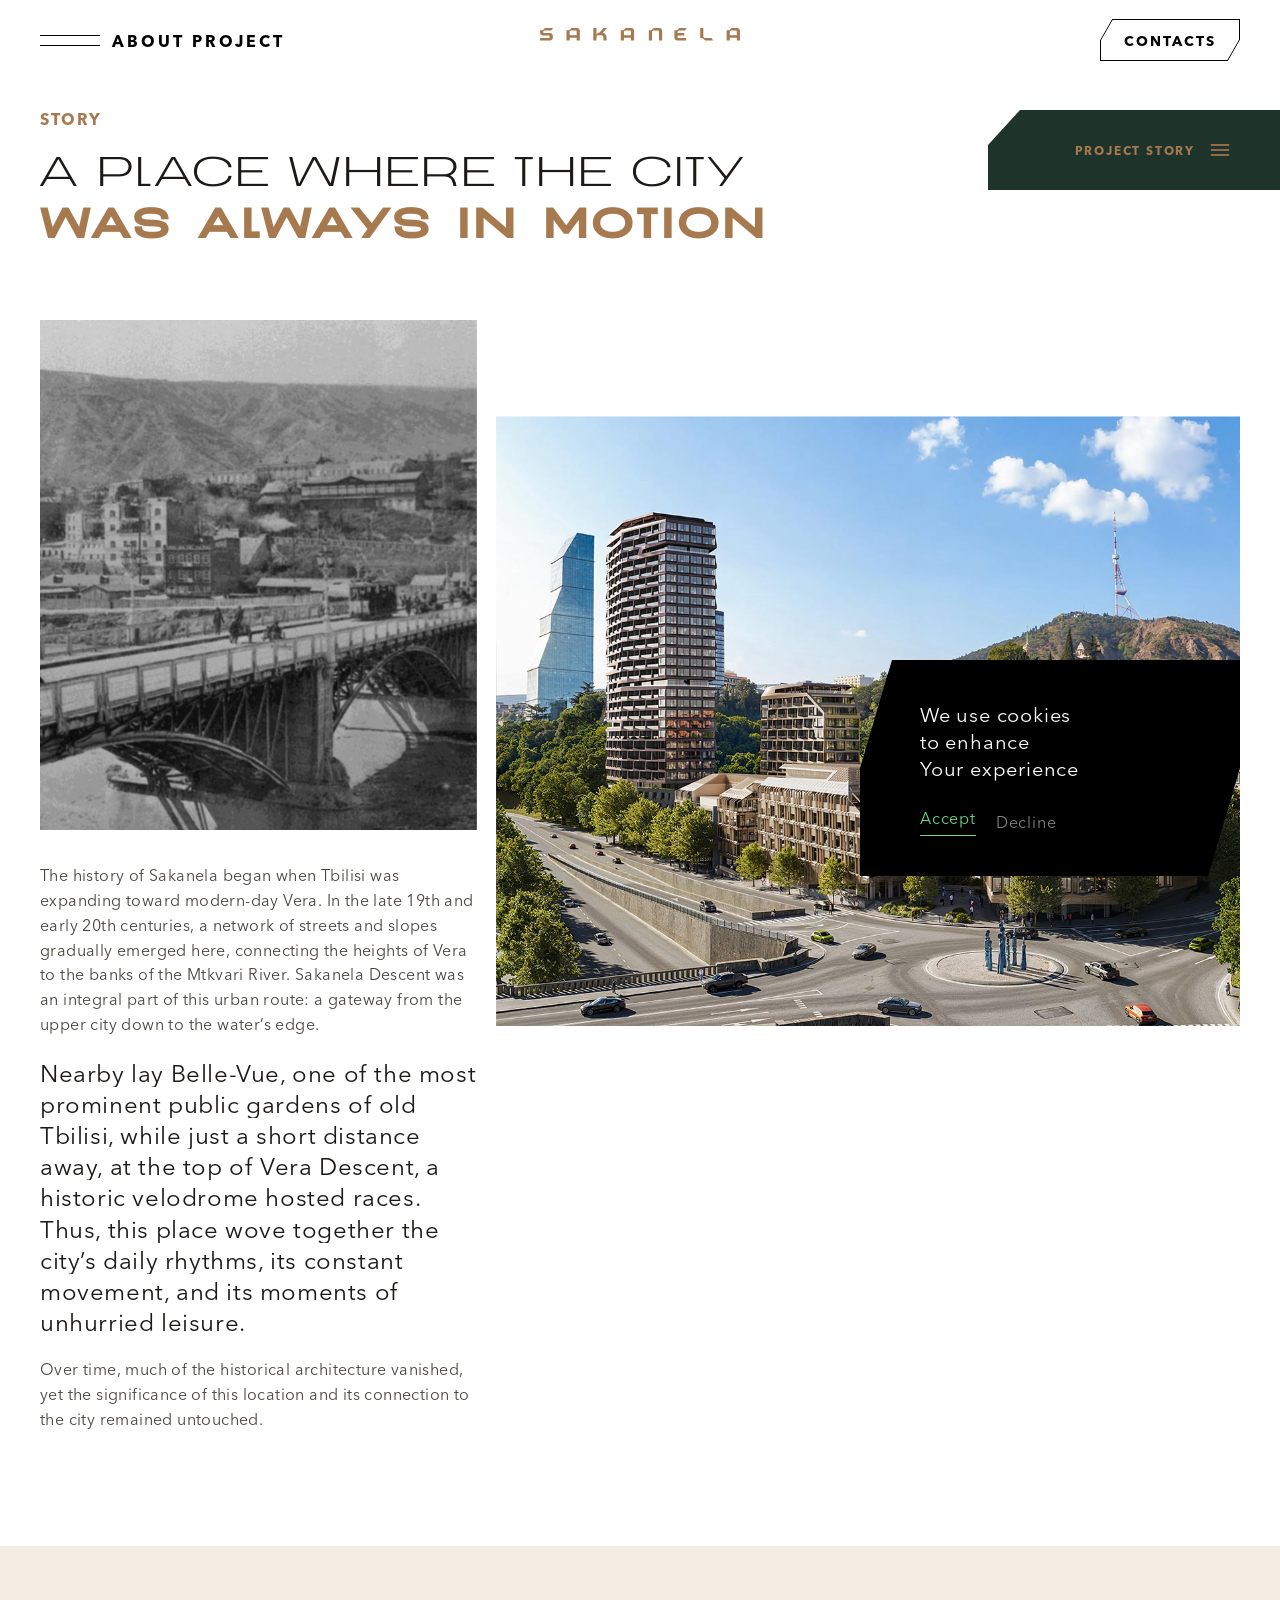
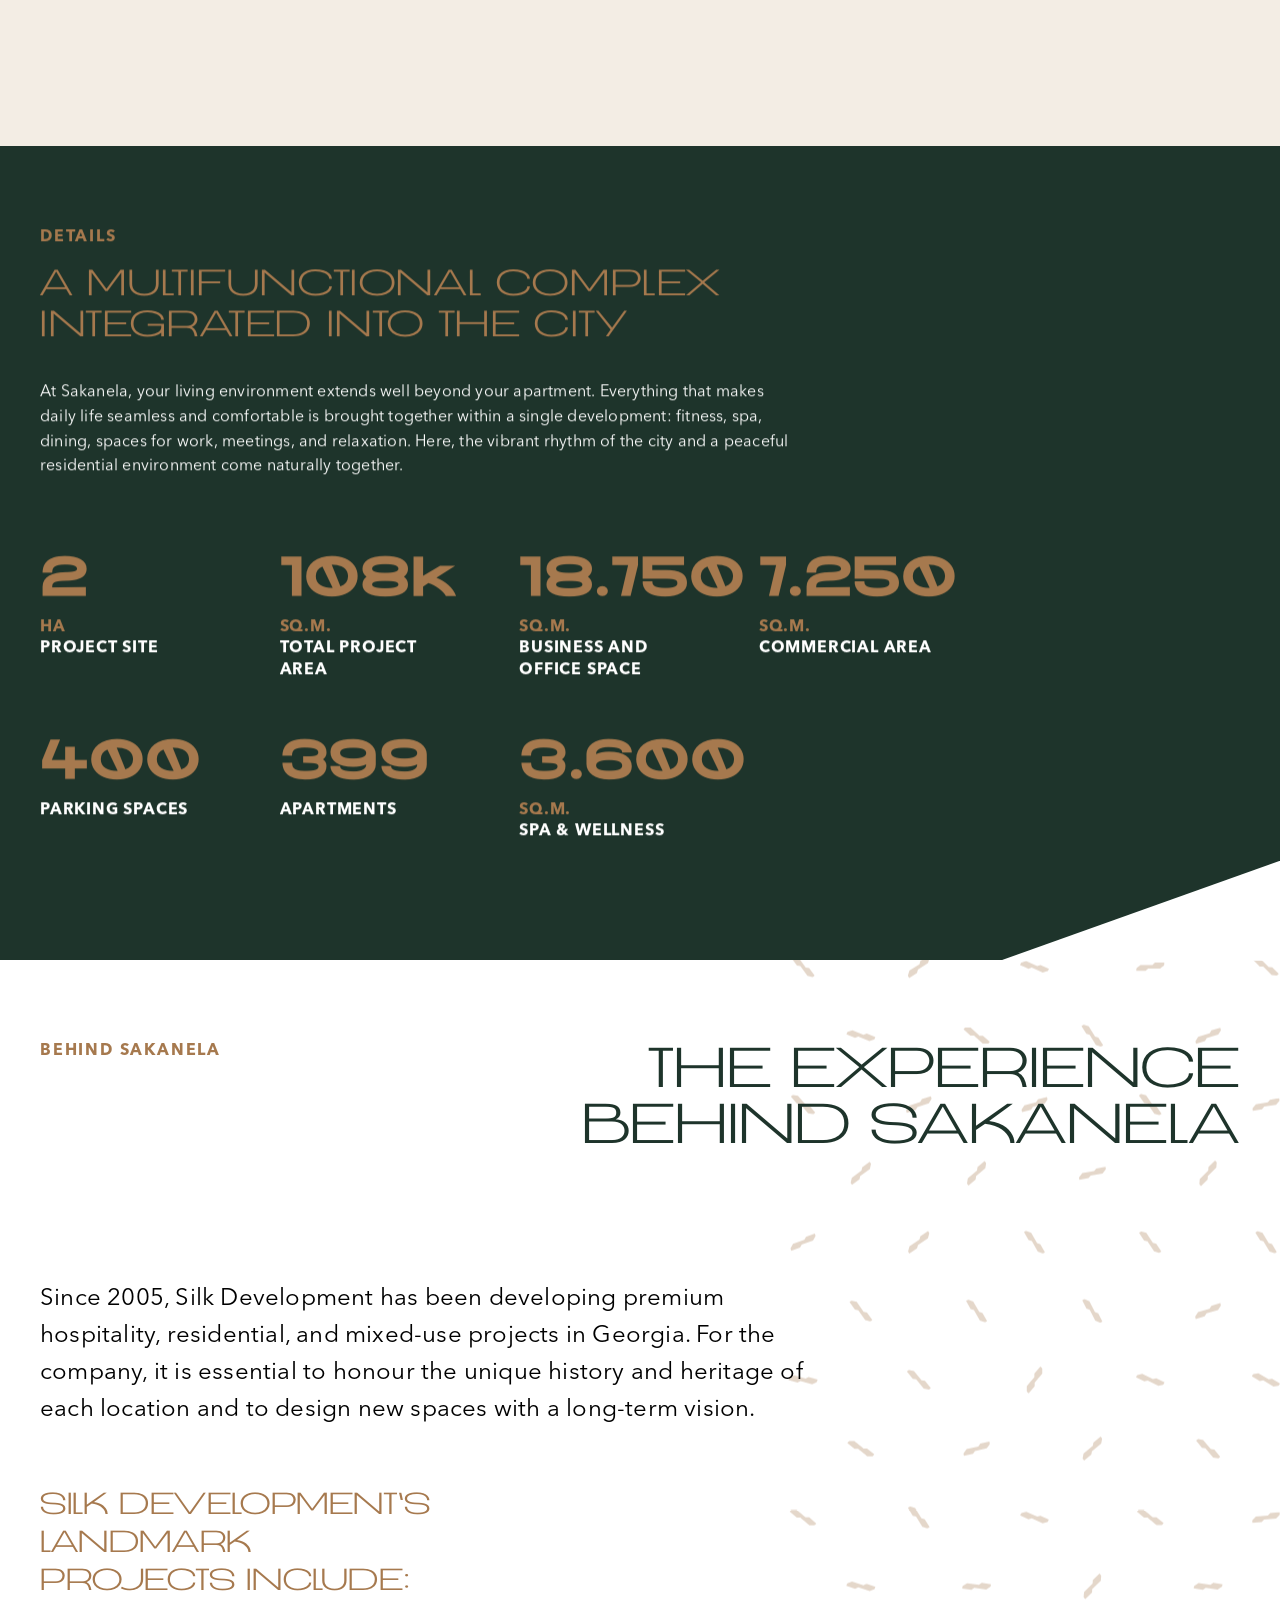
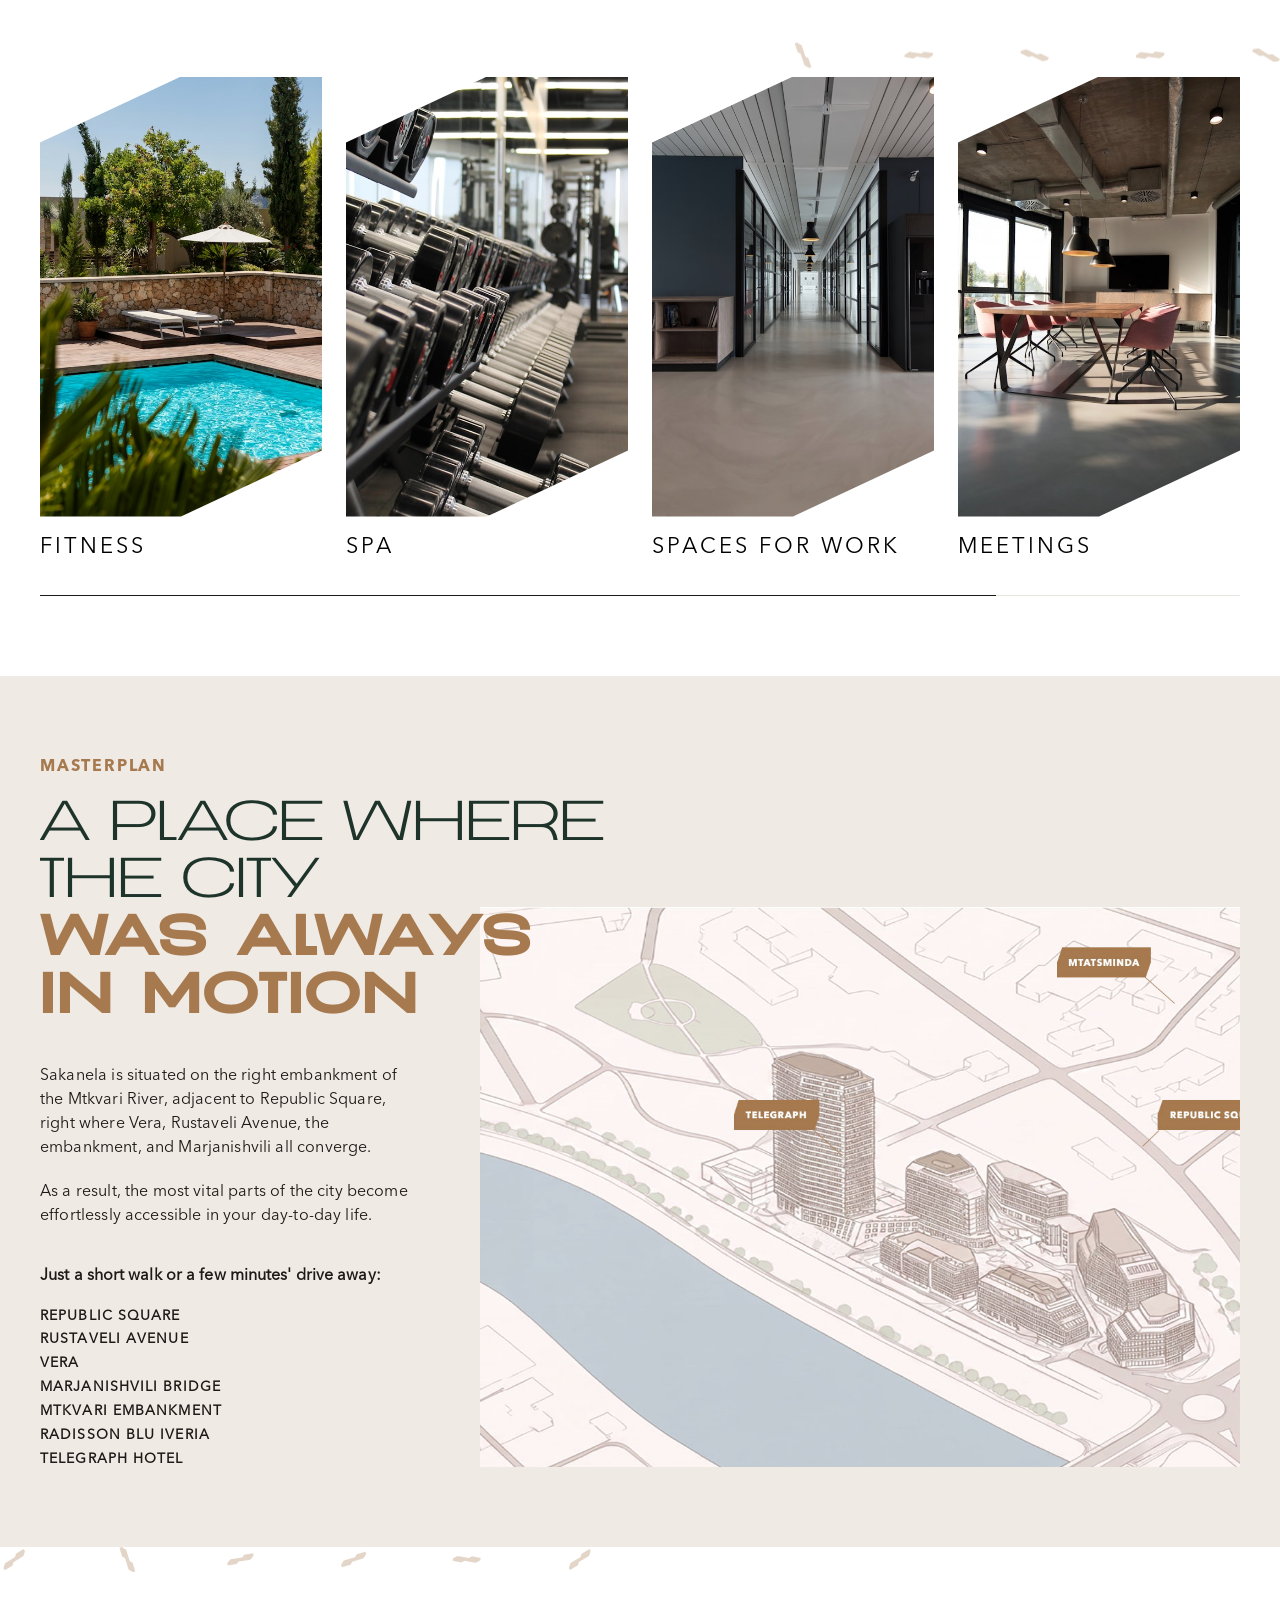
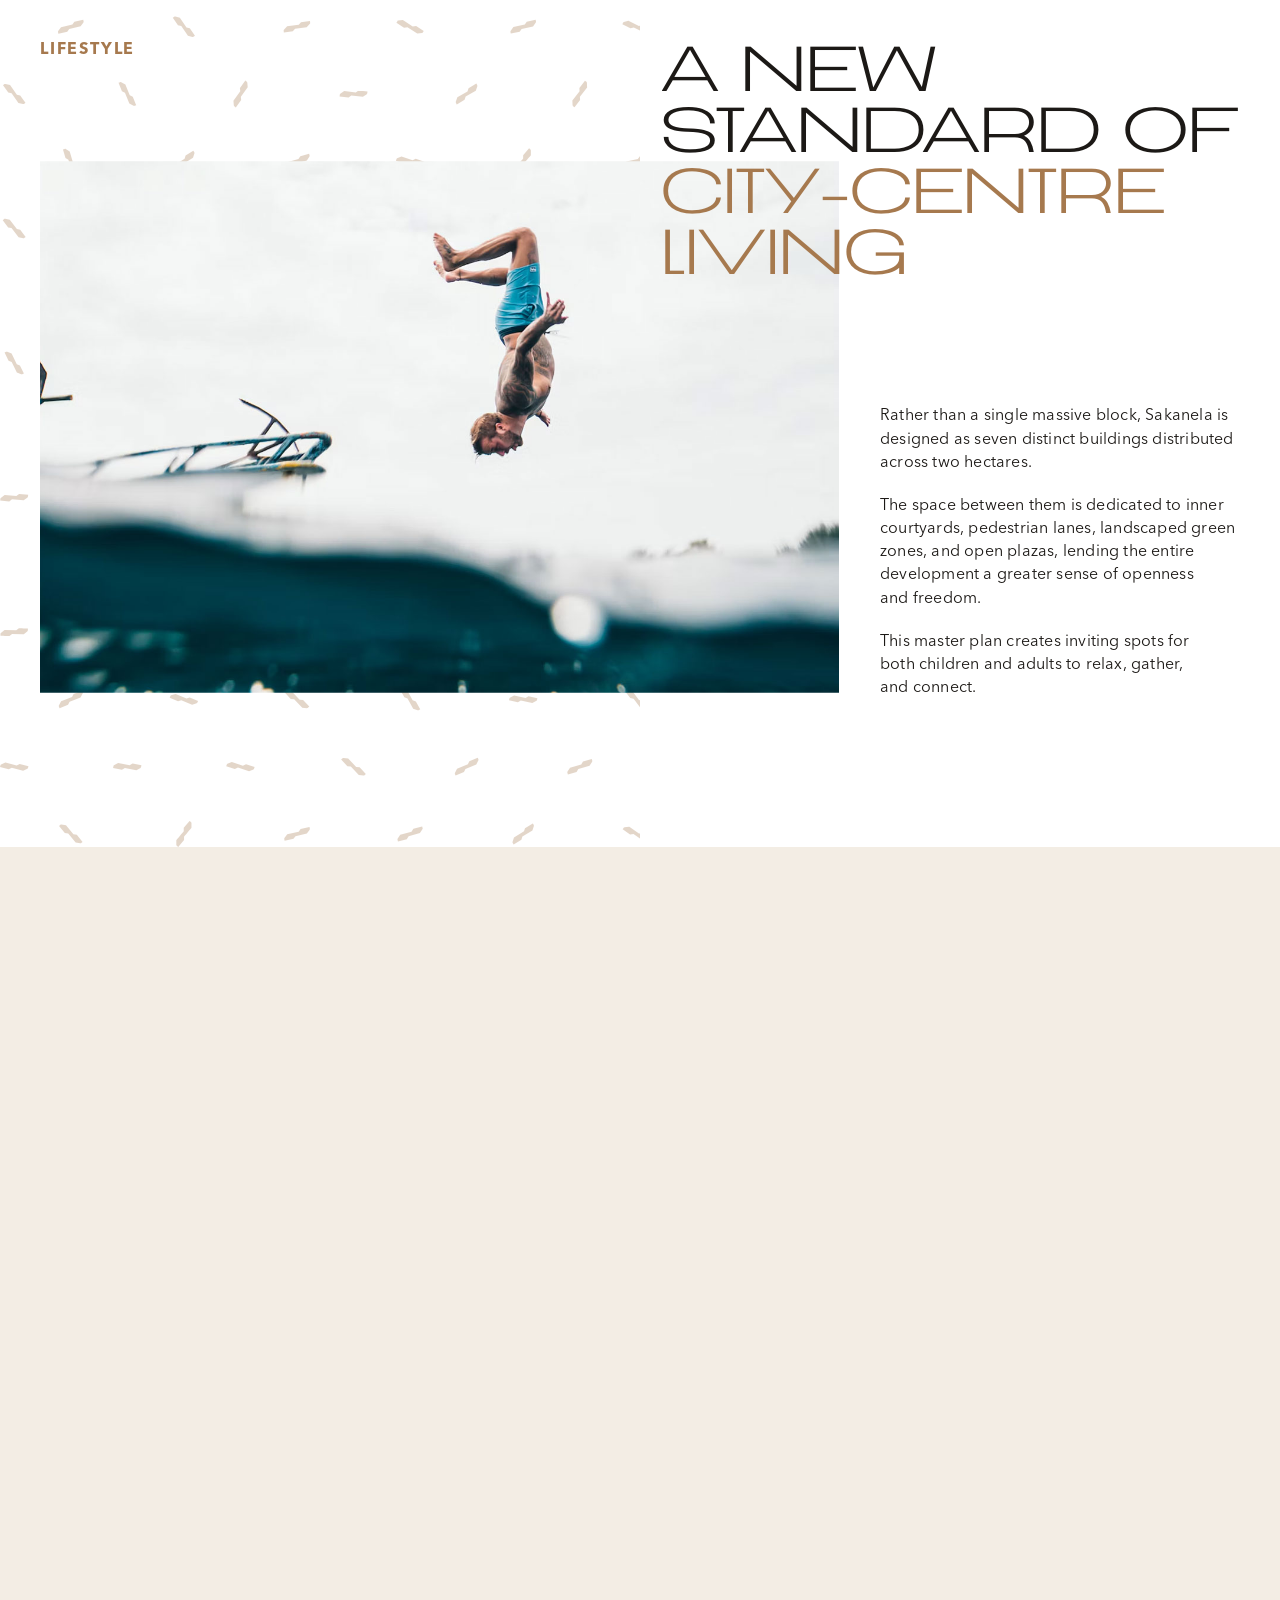
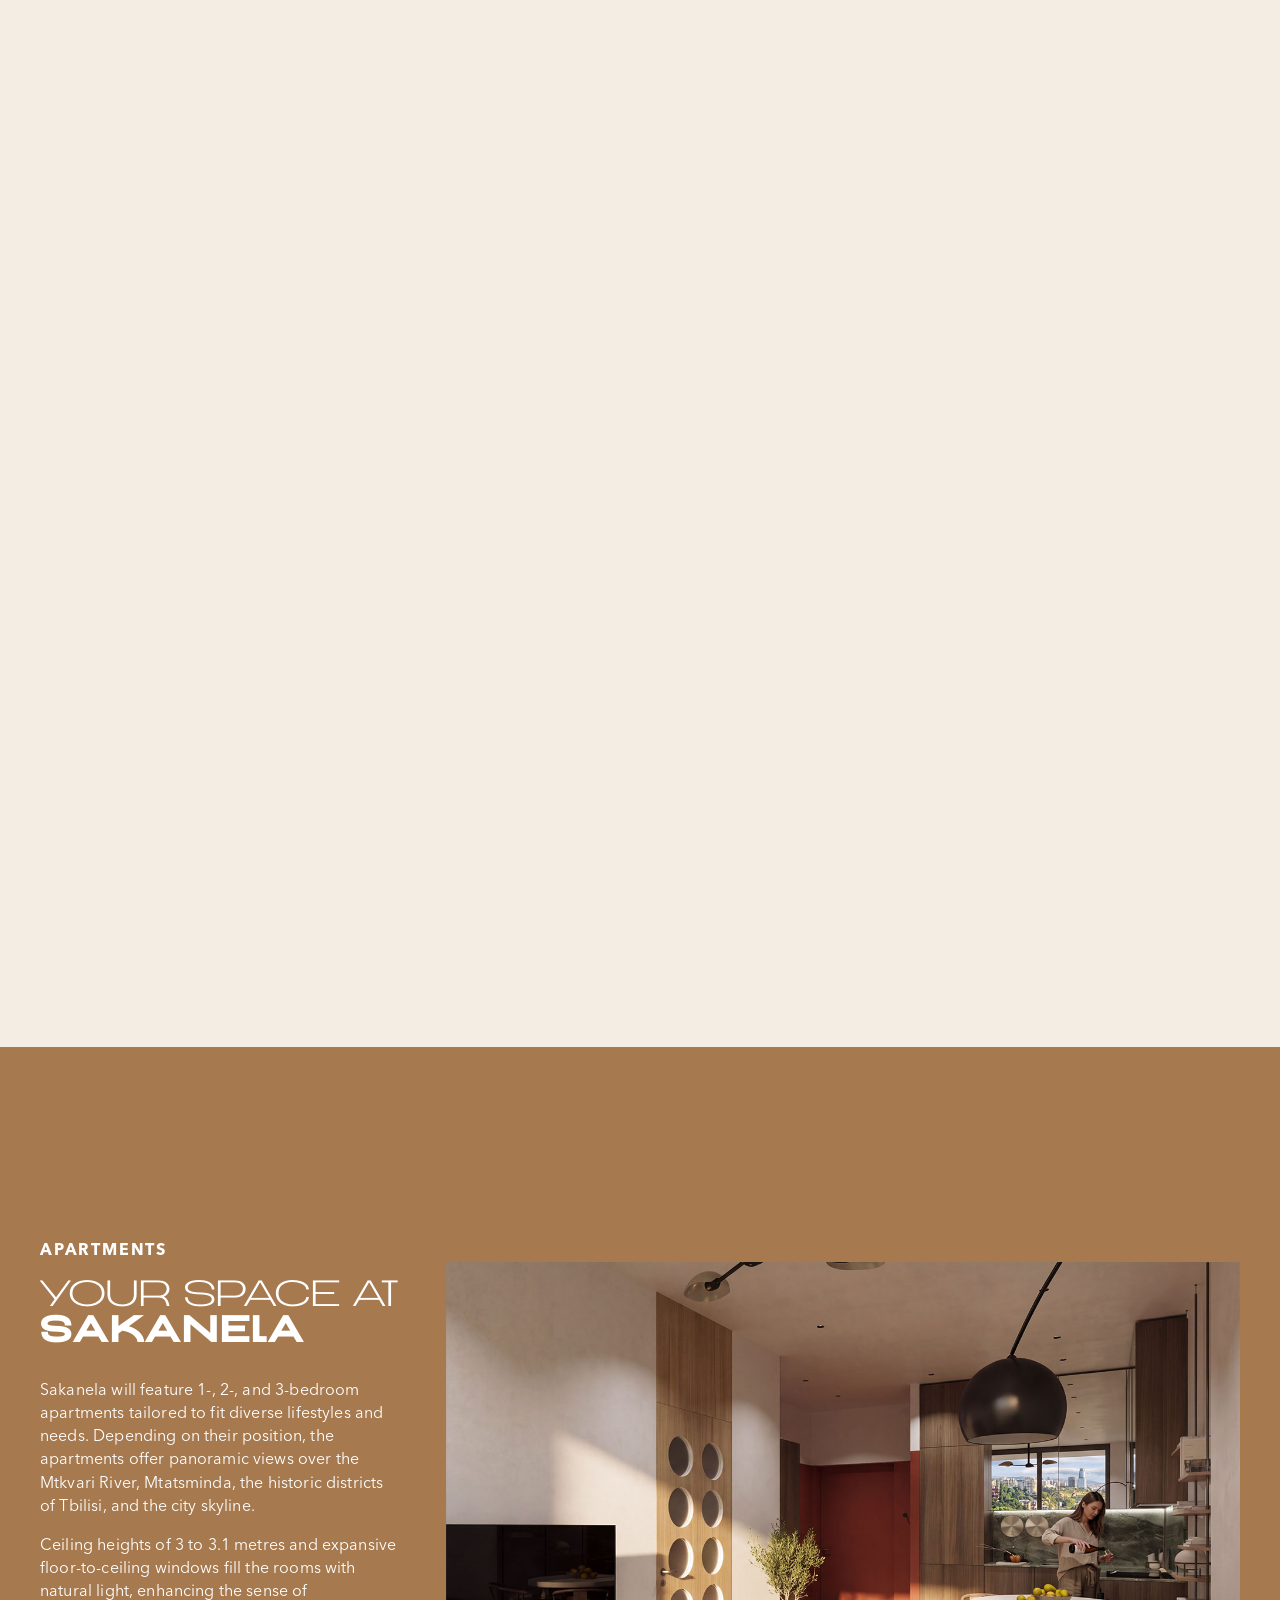
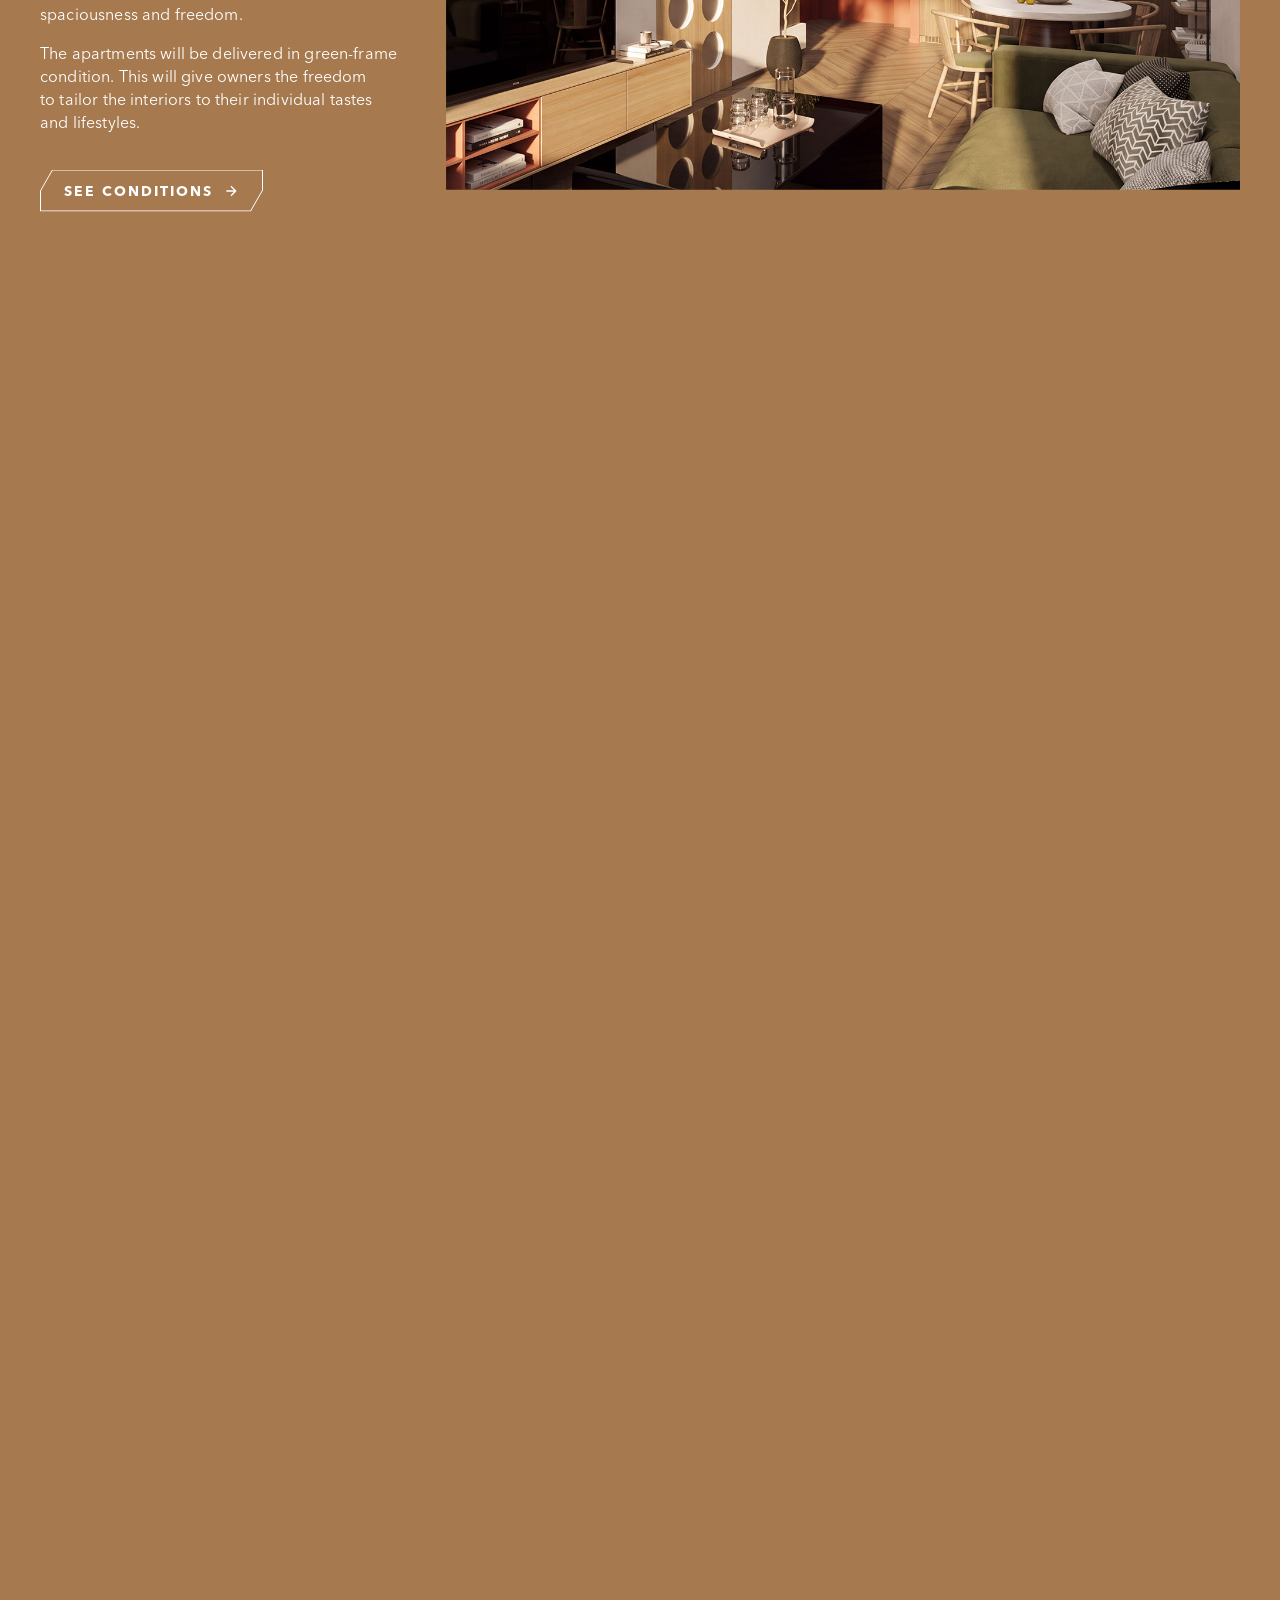
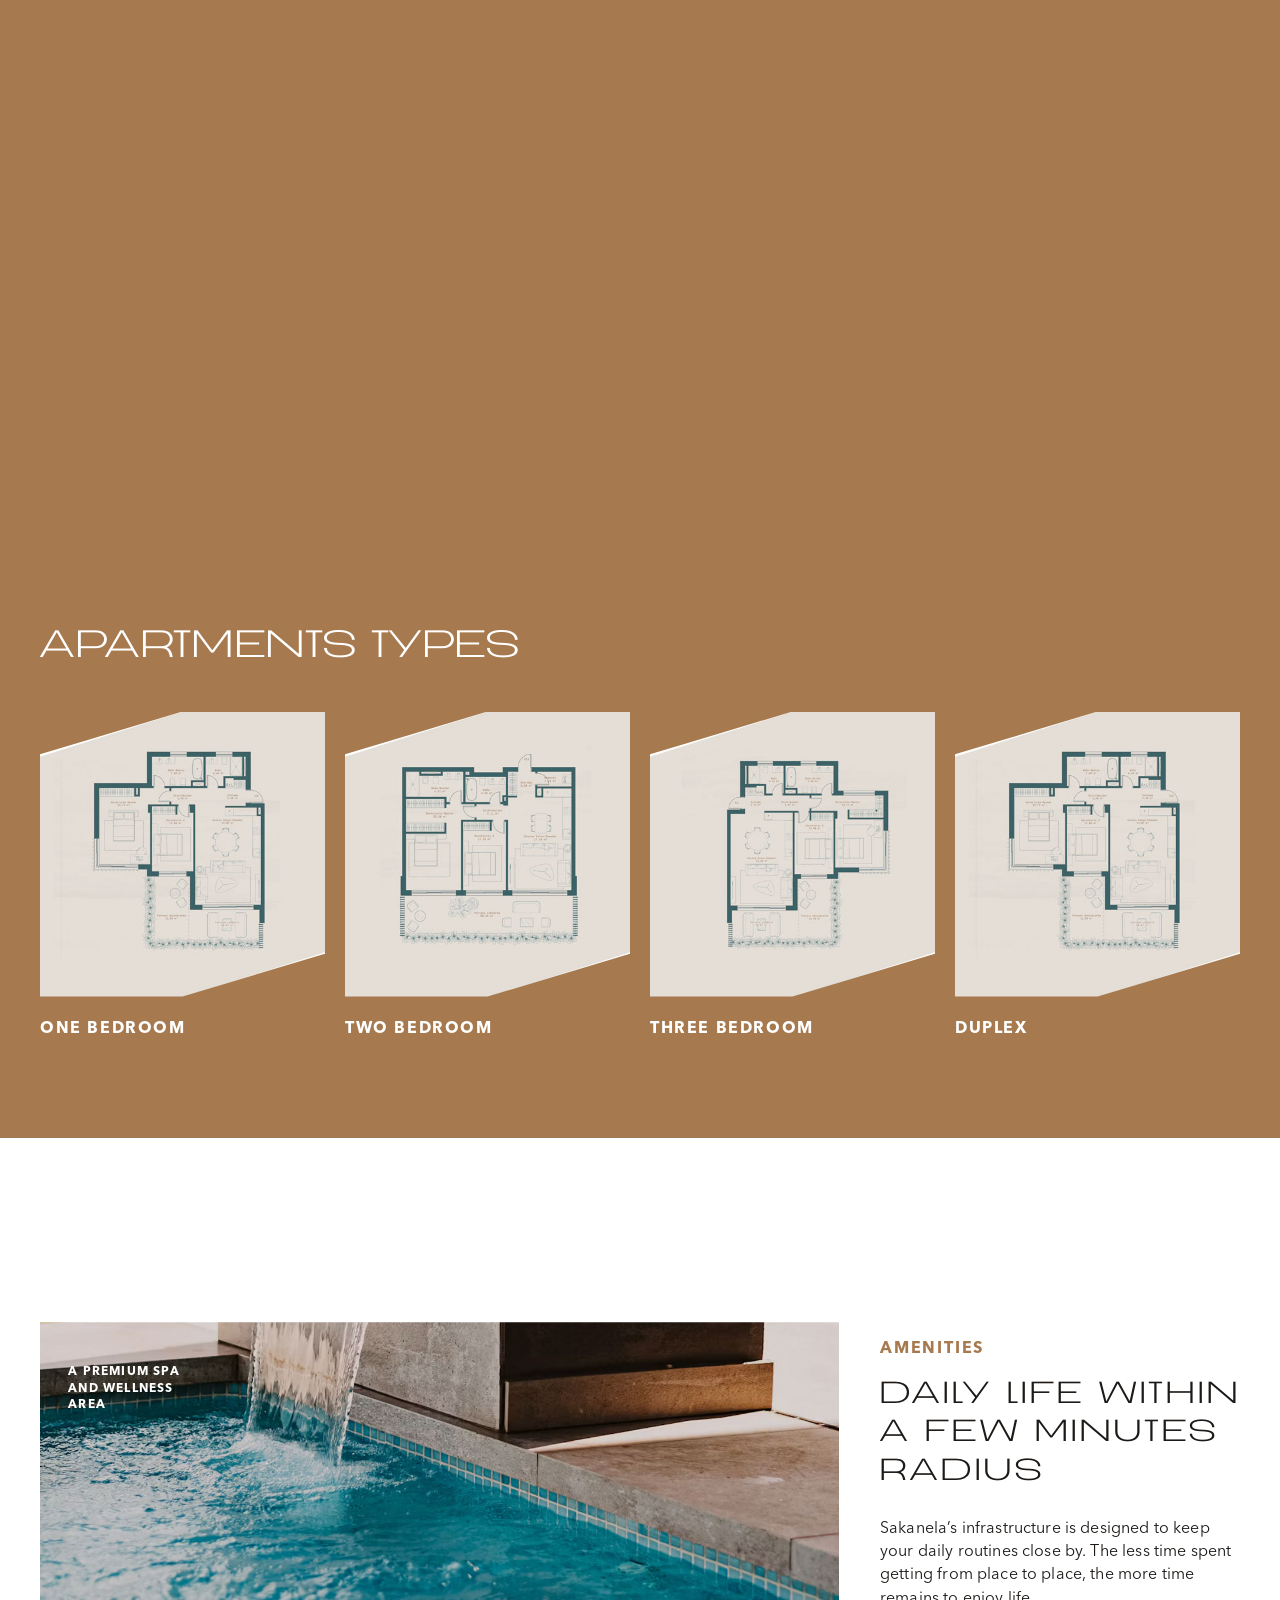
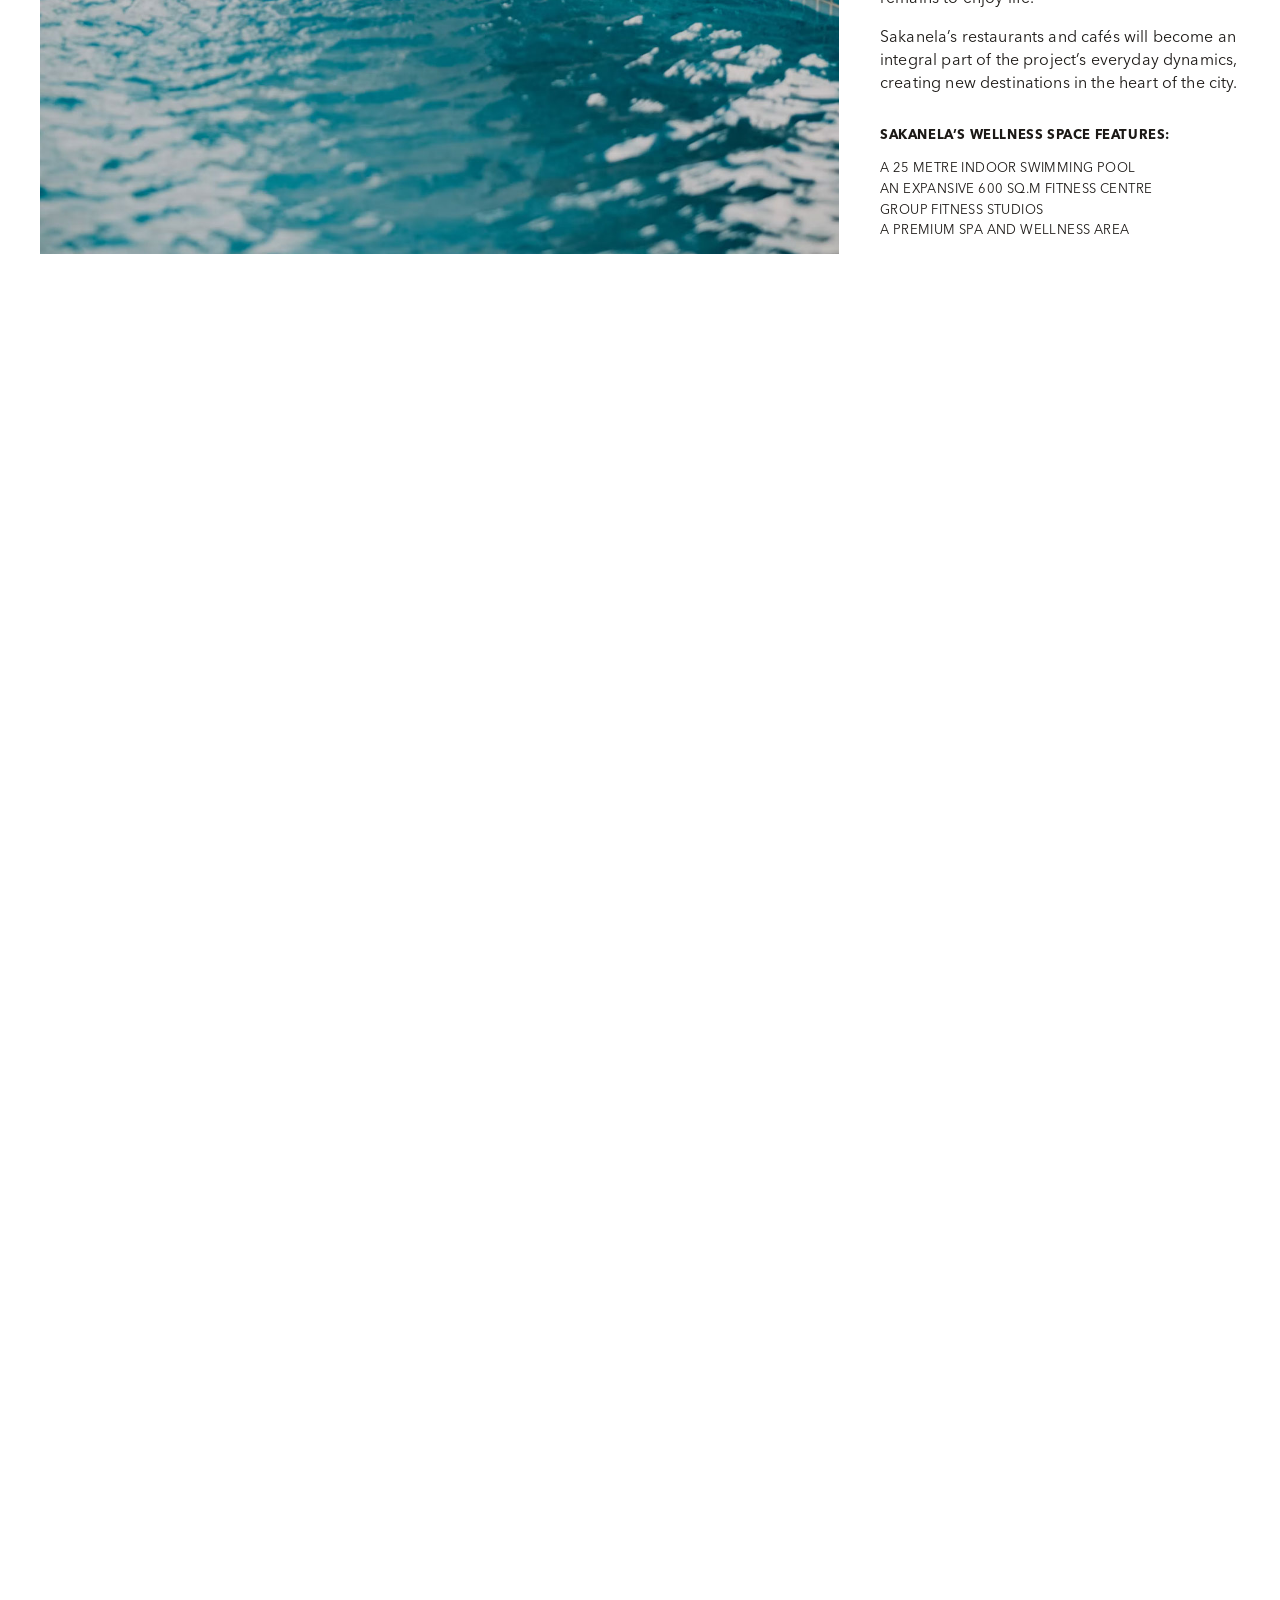
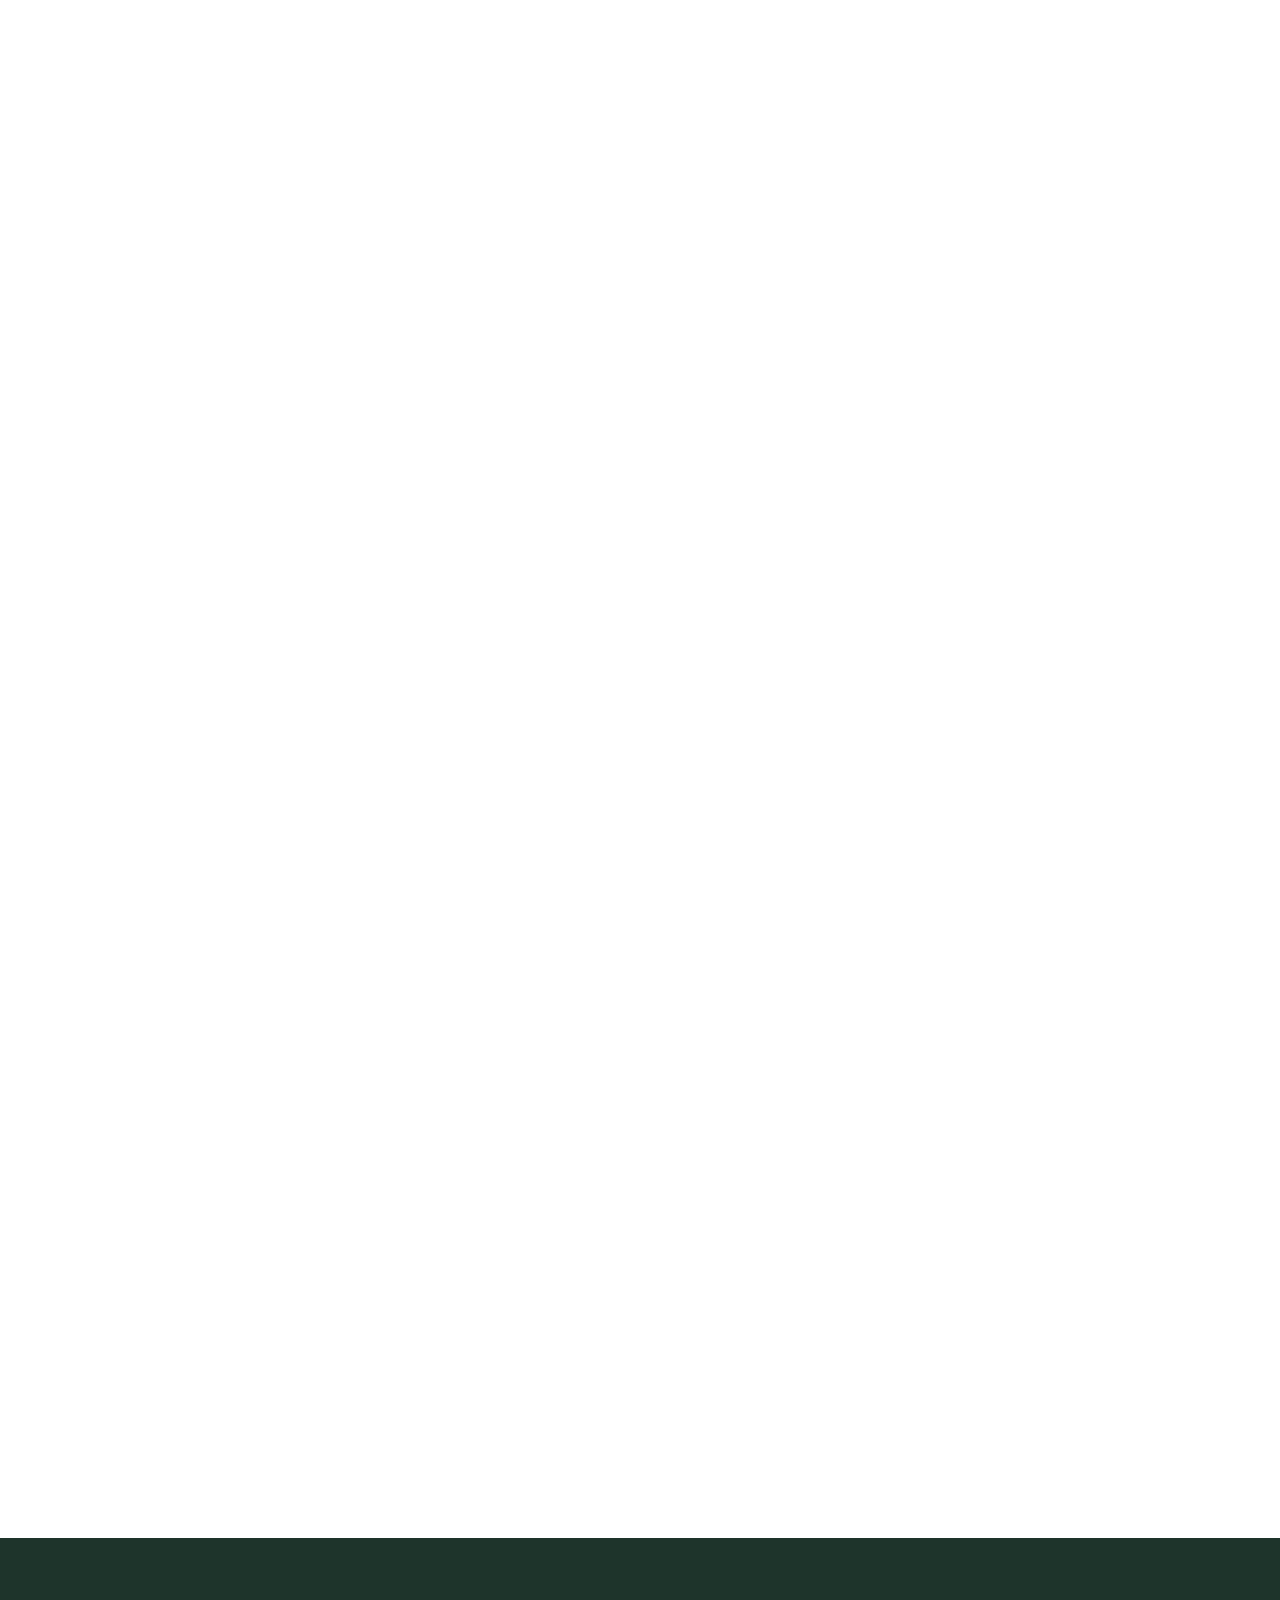
==== about.html @ e9c99869 "fix" ====
<!doctype html>
<html lang="en">

<head>
  <meta charset="UTF-8" />
  <meta name="viewport" content="width=device-width, initial-scale=1" />
  <meta name="theme-color" content="#f3ede4" />
  <title>Sakanela — About project</title>
  <meta name="description"
    content="Sakanela is a project about the history of Sakanela and the way of living at Sakanela." />
  <meta property="og:title" content="Sakanela — About project" />
  <meta property="og:description"
    content="Interiors, courtyards, and rooms designed to hold silence as carefully as light." />
  <meta property="og:image" content="./images/og-image.svg" />
  <link rel="icon" type="image/svg+xml" href="./favicon.svg" />
  <link rel="preconnect" href="https://fonts.googleapis.com" />
  <link rel="preconnect" href="https://fonts.gstatic.com" crossorigin />
  <link
    href="https://fonts.googleapis.com/css2?family=Fraunces:ital,opsz,wght@0,9..144,500;0,9..144,600;1,9..144,400&family=Outfit:wght@200;300;400;500;600&display=swap"
    rel="stylesheet" />
    <script type="module" crossorigin src="./js/main.js"></script>
    <link rel="stylesheet" crossorigin href="./style.css">
  </head>

<body class="page-shell about-page" data-page="about" id="top">
  <div class="site-loader" data-site-loader role="status" aria-live="polite" aria-busy="true"
    aria-label="Loading Sakanela">
    <div class="site-loader__panel site-loader__panel--left" data-loader-panel="left"></div>
    <div class="site-loader__panel site-loader__panel--right" data-loader-panel="right"></div>
    <div class="site-loader__brand" data-loader-brand></div>
  </div>
  <a class="skip-link" href="#main">Skip to content</a>
  <header class="site-header site-header--overlay" data-header>
    <div class="site-header__inner">
      <button class="nav-toggle" type="button" data-nav-toggle aria-expanded="false" aria-controls="site-nav"
        aria-label="Open menu">
        <span class="nav-toggle__bars" aria-hidden="true">
          <span class="nav-toggle__bar"></span>
          <span class="nav-toggle__bar"></span>
        </span>
        <span class="nav-toggle__label">about project</span>
      </button>
      <a class="logo" href="index.html" aria-label="Sakanela home">
        <img src="./assets/en_logo.svg" alt="Sakanela by Silk Development" width="280" height="34" />
      </a>
      <a class="btn btn--outline site-header__contact" href="contact.html"> Contacts </a>
    </div>
  </header>
  <nav class="site-nav" id="site-nav" data-nav data-lenis-prevent>
    <ul class="site-nav__list">
      <li>
        <a class="site-nav__link" href="./index.html" data-nav-link>
          <span class="site-nav__spin"><span class="site-nav__face">Homepage</span><span
              class="site-nav__face site-nav__face--next" aria-hidden="true">Homepage</span></span>
        </a>
      </li>
      <li>
        <a class="site-nav__link" href="about.html" data-nav-link>
          <span class="site-nav__spin"><span class="site-nav__face">About project</span><span
              class="site-nav__face site-nav__face--next" aria-hidden="true">About project</span></span>
        </a>
      </li>
      <li>
        <a class="site-nav__link" href="architecture.html" data-nav-link>
          <span class="site-nav__spin"><span class="site-nav__face">architecture & design</span><span
              class="site-nav__face site-nav__face--next" aria-hidden="true">architecture & design</span></span>
        </a>
      </li>
      <li>
        <a class="site-nav__link" href="news.html" data-nav-link>
          <span class="site-nav__spin"><span class="site-nav__face">news</span><span
              class="site-nav__face site-nav__face--next" aria-hidden="true">news</span></span>
        </a>
      </li>
      <li>
        <a class="site-nav__link" href="contact.html" data-nav-link>
          <span class="site-nav__spin"><span class="site-nav__face">Contact</span><span
              class="site-nav__face site-nav__face--next" aria-hidden="true">Contact</span></span>
        </a>
      </li>
    </ul>

    <div class="site-nav__footer">
      <div class="site-nav__contact">
        <p class="site-nav__contact-label">Email</p>
        <a class="site-nav__contact-value" href="mailto:hello@sakanela.ge">hello@sakanela.ge</a>
      </div>
      <div class="site-nav__contact">
        <p class="site-nav__contact-label">Phone</p>
        <a class="site-nav__contact-value" href="tel:+9954747447">+995 47 474 47</a>
      </div>
      <nav class="site-nav__contact" aria-label="Follow Us">
        <p class="site-nav__contact-label">Follow Us</p>
        <ul class="site-nav__social">
          <li><a href="#">Facebook</a></li>
          <li><a href="#">Linkedin</a></li>
          <li><a href="#">Instagram</a></li>
        </ul>
      </nav>
    </div>

    <div class="site-nav__languages" aria-label="Language">
      <a class="site-nav__language is-active" href="index.html" hreflang="en" lang="en" aria-current="true"
        aria-label="English"><span class="site-nav__language-text"><span class="site-nav__spin"><span
              class="site-nav__face">EN</span><span class="site-nav__face site-nav__face--next"
              aria-hidden="true">EN</span></span></span></a>
      <a class="site-nav__language" href="index.html" hreflang="ka" lang="ka" aria-label="Georgian"><span
          class="site-nav__language-text"><span class="site-nav__spin"><span class="site-nav__face">GE</span><span
              class="site-nav__face site-nav__face--next" aria-hidden="true">GE</span></span></span></a>
      <a class="site-nav__language" href="index.html" hreflang="ru" lang="ru" aria-label="Russian"><span
          class="site-nav__language-text"><span class="site-nav__spin"><span class="site-nav__face">RU</span><span
              class="site-nav__face site-nav__face--next" aria-hidden="true">RU</span></span></span></a>
    </div>
  </nav>

  <main id="main">
    <nav class="section-nav is-collapsed" data-section-nav aria-label="On this page">
      <div class="section-nav__head">
        <button class="section-nav__close" type="button" data-section-nav-close aria-expanded="false"
          aria-controls="section-nav-list" aria-label="Open project story">
          <p class="section-nav__label">Project story</p>
          <svg viewBox="0 0 12 12" width="20" height="20" aria-hidden="true">
            <g fill="none" stroke="currentColor" stroke-width="1">
              <line class="section-nav__icon-line section-nav__icon-line--top" x1="0.5" y1="3" x2="11.5" y2="3" />
              <line class="section-nav__icon-line section-nav__icon-line--middle" x1="0.5" y1="6" x2="11.5" y2="6" />
              <line class="section-nav__icon-line section-nav__icon-line--bottom" x1="0.5" y1="9" x2="11.5" y2="9" />
            </g>
          </svg>
        </button>
      </div>
      <ul class="section-nav__list" id="section-nav-list" inert aria-hidden="true">
        <li>
          <a class="section-nav__link" href="#history" data-section-link>project story</a>
        </li>
        <li>
          <a class="section-nav__link" href="#details" data-section-link>details</a>
        </li>
        <li>
          <a class="section-nav__link" href="#behind-sakanela" data-section-link>behind sakanela</a>
        </li>
        <li>
          <a class="section-nav__link" href="#masterplan" data-section-link>masterplan</a>
        </li>
        <li>
          <a class="section-nav__link" href="#lifestyle" data-section-link>vision & lifestyle</a>
        </li>
        <li>
          <a class="section-nav__link" href="#appartments" data-section-link>appartments</a>
        </li>
        <li>
          <a class="section-nav__link" href="#amenities" data-section-link>amenities</a>
        </li>
        <li>
          <a class="section-nav__link" href="#safety" data-section-link>safety</a>
        </li>
      </ul>
    </nav>
    <div class="story-scene" data-hero-scene data-parallax-trigger data-parallax-start="top top"
      data-parallax-end="bottom bottom">

      <section class="section about-story" id="history" data-story-gallery data-nav-tone="dark"
        aria-labelledby="about-story-title">
        <div class="hero__wave" aria-hidden="true"></div>
        <div class="container about-story__inner">
          <header class="about-story__head">
            <p class="about-story__eyebrow" data-animate>Story</p>
            <h2 class="about-story__title" id="about-story-title" data-animate>
              <span class="about-story__title-line">A place where the city</span>
              <span class="about-story__title-line about-story__title-line--accent">
                was always in motion
              </span>
            </h2>
          </header>

          <div class="about-story__grid">
            <div class="about-story__col about-story__col--left">
              <figure class="about-story__figure about-story__figure--archive parallax-media" data-animate
                data-parallax-trigger>
                <img src="./assets/1left.jpg"
                  alt="Historic bridge over the Mtkvari River in old Tbilisi" width="720" height="840" loading="lazy"
                  data-parallax-speed="0.4" />
              </figure>

              <div class="about-story__copy" data-animate data-animate-delay="1">
                <p>
                  The history of Sakanela began when Tbilisi was expanding toward modern-day
                  Vera. In the late 19th and early 20th centuries, a network of streets and slopes
                  gradually emerged here, connecting the heights of Vera to the banks of the
                  Mtkvari River. Sakanela Descent was an integral part of this urban route: a
                  gateway from the upper city down to the water’s edge.
                </p>
                <p class="about-story__lead">
                  Nearby lay Belle-Vue, one of the most prominent public gardens of old Tbilisi,
                  while just a short distance away, at the top of Vera Descent, a historic
                  velodrome hosted races. Thus, this place wove together the city’s daily rhythms,
                  its constant movement, and its moments of unhurried leisure.
                </p>
                <p>
                  Over time, much of the historical architecture vanished, yet the significance
                  of this location and its connection to the city remained untouched.
                </p>
              </div>
            </div>

            <div class="about-story__col about-story__col--right">
              <figure class="about-story__figure about-story__figure--render" data-animate data-animate-delay="1">
                <div class="about-story__slides" data-story-slider>
                  <figure class="about-story__slide" data-story-slide>
                    <img src="./assets/1.jpg"
                      alt="Sakanela beside the Tbilisi skyline, with the television tower on the hill" width="1122"
                      height="920" loading="lazy" />
                  </figure>
                  <figure class="about-story__slide" data-story-slide>
                    <img src="./assets/2.jpg"
                      alt="Aerial view of Sakanela along the Mtkvari River" width="1122" height="920" loading="lazy" />
                  </figure>
                  <figure class="about-story__slide" data-story-slide>
                    <img src="./assets/3.jpg"
                      alt="Sakanela facade overlooking the Mtkvari River and the city" width="1122" height="920"
                      loading="lazy" />
                  </figure>
                </div>
              </figure>
            </div>
          </div>
        </div>
      </section>
    </div>

    <div class="details-scene" data-details-scene>
      <section class="details" id="details" data-nav-tone="dark" aria-labelledby="details-title">
        <div class="container details__inner">
          <p class="details__eyebrow" data-animate>Details</p>
          <h2 class="details__title" id="details-title" data-animate>
            <span class="details__title-line">A multifunctional complex</span>
            <span class="details__title-line">integrated into the city</span>
          </h2>
          <p class="details__copy" data-animate data-animate-delay="1">
            At Sakanela, your living environment extends well beyond your apartment. Everything that
            makes daily life seamless and comfortable is brought together within a single
            development: fitness, spa, dining, spaces for work, meetings, and relaxation. Here, the
            vibrant rhythm of the city and a peaceful residential environment come naturally
            together.
          </p>
          <ul class="details__stats">
            <li class="details__stat" data-animate>
              <p class="details__value">2</p>
              <p class="details__label"><span class="color-gold">Ha</span><br />Project site</p>
            </li>
            <li class="details__stat" data-animate data-animate-delay="1">
              <p class="details__value">108k</p>
              <p class="details__label"><span class="color-gold">Sq.m.</span><br />Total project area</p>
            </li>
            <li class="details__stat" data-animate data-animate-delay="2">
              <p class="details__value">18.750</p>
              <p class="details__label"><span class="color-gold">Sq.m.</span><br />Business and office space</p>
            </li>
            <li class="details__stat" data-animate data-animate-delay="3">
              <p class="details__value">7.250</p>
              <p class="details__label"><span class="color-gold">Sq.m.</span><br />Commercial area</p>
            </li>
            <li class="details__stat" data-animate>
              <p class="details__value">400</p>
              <p class="details__label">Parking spaces</p>
            </li>
            <li class="details__stat" data-animate data-animate-delay="1">
              <p class="details__value">399</p>
              <p class="details__label">Apartments</p>
            </li>
            <li class="details__stat" data-animate data-animate-delay="2">
              <p class="details__value">3.600</p>
              <p class="details__label"><span class="color-gold">Sq.m.</span><br />Spa &amp; wellness</p>
            </li>
          </ul>
        </div>
      </section>

      <section class="behind" id="behind-sakanela" data-nav-tone="light" data-parallax-trigger
        aria-labelledby="behind-title">
        <div class="hero__wave" aria-hidden="true"></div>
        <div class="behind__marks" aria-hidden="true">
          <img src="./assets/bg.svg" alt="" width="171" height="92" data-parallax-speed="0.35" />
        </div>
        <div class="container behind__inner">
          <p class="behind__eyebrow" data-animate>Behind Sakanela</p>
          <h2 class="behind__title" id="behind-title" data-animate>
            <span class="behind__title-line">The Experience</span>
            <span class="behind__title-line">Behind Sakanela</span>
          </h2>
          <div class="behind__body" data-animate data-animate-delay="1">
            <p class="behind__copy">
              Since 2005, Silk Development has been developing premium hospitality, residential, and
              mixed-use projects in Georgia. For the company, it is essential to honour the unique
              history and heritage of each location and to design new spaces with a long-term vision.
            </p>
            <p class="behind__lead">
              <span>Silk Development's landmark</span>
              <span>projects include:</span>
            </p>
          </div>
        </div>
        <div class="container">
          <div class="living-carousel" data-living-carousel data-animate data-animate-delay="2">
            <div class="swiper living-carousel__slider" data-living-carousel-slider>
              <div class="swiper-wrapper">
                <div class="swiper-slide living-carousel__slide">
                  <article class="living-card">
                    <div class="living-card__media">
                      <img src="./assets/living-fitness.jpg"
                        alt="Outdoor pool framed by a timber deck and garden" width="1200" height="800"
                        loading="lazy" />
                    </div>
                    <h3 class="living-card__title">Fitness</h3>
                  </article>
                </div>
                <div class="swiper-slide living-carousel__slide">
                  <article class="living-card">
                    <div class="living-card__media">
                      <img src="./assets/living-spa.jpg" alt="Dumbbell rack in a sunlit gym" width="1200"
                        height="800" loading="lazy" />
                    </div>
                    <h3 class="living-card__title">Spa</h3>
                  </article>
                </div>
                <div class="swiper-slide living-carousel__slide">
                  <article class="living-card">
                    <div class="living-card__media">
                      <img src="./assets/living-work.jpg"
                        alt="Quiet office corridor with glass-walled workspaces" width="1200" height="800"
                        loading="lazy" />
                    </div>
                    <h3 class="living-card__title">Spaces for work</h3>
                  </article>
                </div>
                <div class="swiper-slide living-carousel__slide">
                  <article class="living-card">
                    <div class="living-card__media">
                      <img src="./assets/living-meetings.jpg" alt="Meeting table in a light-filled room"
                        width="1200" height="800" loading="lazy" />
                    </div>
                    <h3 class="living-card__title">Meetings</h3>
                  </article>
                </div>
                <div class="swiper-slide living-carousel__slide">
                  <article class="living-card">
                    <div class="living-card__media">
                      <img src="./assets/living-relaxation.jpg"
                        alt="Hotel courtyard and pool for unhurried rest" width="1200" height="800" loading="lazy" />
                    </div>
                    <h3 class="living-card__title">Relaxation</h3>
                  </article>
                </div>
              </div>
            </div>
            <div class="swiper-scrollbar living-carousel__scrollbar" data-living-carousel-scrollbar></div>
          </div>
        </div>
      </section>
    </div>

    <section class="masterplan" id="masterplan" data-nav-tone="light" aria-labelledby="masterplan-title"
      data-masterplan>
      <div class="masterplan__layout container">
        <p class="masterplan__eyebrow" data-animate>Masterplan</p>
        <h2 class="masterplan__title" id="masterplan-title" data-animate>
          <span class="masterplan__title-line">A place where</span>
          <span class="masterplan__title-line">the city</span>
          <span class="masterplan__title-line masterplan__title-line--accent">was always</span>
          <span class="masterplan__title-line masterplan__title-line--accent">in motion</span>
        </h2>
        <div class="masterplan__copy" data-animate data-animate-delay="1">
          <p>
            Sakanela is situated on the right embankment of the Mtkvari River, adjacent to
            Republic Square, right where Vera, Rustaveli Avenue, the embankment, and
            Marjanishvili all converge.
          </p>
          <p>
            As a result, the most vital parts of the city become effortlessly accessible in
            your day-to-day life.
          </p>
          <p class="masterplan__lead">Just a short walk or a few minutes' drive away:</p>
          <ul class="masterplan__places">
            <li>Republic Square</li>
            <li>Rustaveli Avenue</li>
            <li>Vera</li>
            <li>Marjanishvili Bridge</li>
            <li>Mtkvari Embankment</li>
            <li>Radisson Blu Iveria</li>
            <li>Telegraph Hotel</li>
          </ul>
        </div>
        <figure class="masterplan__media">
          <img src="./assets/masterplan.jpg"
            alt="Sakanela beside the Mtkvari River, near Republic Square" width="1200" height="800" loading="lazy" />
        </figure>
      </div>
    </section>

    <section class="lifestyle" id="lifestyle" data-nav-tone="light" data-lifestyle aria-labelledby="lifestyle-title">
      <div class="lifestyle__marks" aria-hidden="true">
        <img src="./assets/bg.svg" alt="" width="171" height="92" />
      </div>
      <div class="container lifestyle__inner">
        <div class="lifestyle__layout">
          <p class="lifestyle__eyebrow" data-animate>Lifestyle</p>
          <h2 class="lifestyle__title" id="lifestyle-title" data-animate>
            <span class="lifestyle__title-lead">A new<br />standard of</span>
            <span class="lifestyle__title-accent">City-centre<br />living</span>
          </h2>
          <div class="lifestyle__media">
            <div class="lifestyle__slides">
              <figure class="lifestyle__slide" data-lifestyle-slide>
                <img src="./assets/12.jpg"
                  alt="Courtyard and pool framed by Sakanela’s architecture" width="1200" height="800"
                  loading="lazy" />
              </figure>
              <figure class="lifestyle__slide" data-lifestyle-slide>
                <img src="./assets/22.jpg"
                  alt="Outdoor pool framed by a timber deck and garden" width="1200" height="800" loading="lazy" />
              </figure>
              <figure class="lifestyle__slide" data-lifestyle-slide>
                <img src="./assets/32.jpg"
                  alt="Quiet office corridor with glass-walled workspaces" width="1200" height="801" loading="lazy" />
              </figure>
            </div>
          </div>
          <div class="lifestyle__content" data-animate data-animate-delay="1">
            <div class="lifestyle__copy">
              <p>
                Rather than a single massive block, Sakanela is designed as seven distinct buildings
                distributed across two hectares.
              </p>
              <p>
                The space between them is dedicated to inner courtyards, pedestrian lanes, landscaped
                green zones, and open plazas, lending the entire development a greater sense of
                openness and freedom.
              </p>
              <p>
                This master plan creates inviting spots for both children and adults to relax, gather,
                and connect.
              </p>
            </div>
          </div>
        </div>
      </div>
    </section>

    <section class="appartments" id="appartments" data-nav-tone="dark" data-appartments
      aria-labelledby="appartments-title">
      <div class="container appartments__inner">
        <div class="appartments__layout">
          <div class="appartments__content">
            <p class="appartments__eyebrow" data-animate>Apartments</p>
            <h2 class="appartments__title" id="appartments-title" data-animate>
              <span class="appartments__title-lead">Your space at</span>
              <span class="appartments__title-accent">Sakanela</span>
            </h2>
            <div class="appartments__copy" data-animate data-animate-delay="1">
              <p>
                Sakanela will feature 1-, 2-, and 3-bedroom apartments tailored to fit
                diverse lifestyles and needs. Depending on their position, the apartments
                offer panoramic views over the Mtkvari River, Mtatsminda, the historic
                districts of Tbilisi, and the city skyline.
              </p>
              <p>
                Ceiling heights of 3 to 3.1 metres and expansive floor-to-ceiling windows
                fill the rooms with natural light, enhancing the sense of spaciousness and
                freedom.
              </p>
              <p>
                The apartments will be delivered in green-frame condition. This will give
                owners the freedom to tailor the interiors to their individual tastes and
                lifestyles.
              </p>
            </div>
            <div class="appartments__action" data-animate data-animate-delay="2">
              <a class="btn btn--outline" href="#">
                See conditions
                <span class="btn__arrow" aria-hidden="true">
                  <svg viewBox="0 0 24 24" fill="none" stroke="currentColor" stroke-width="2">
                    <path d="M5 12h14M12 5l7 7-7 7" />
                  </svg>
                </span>
              </a>
            </div>
          </div>
          <div class="appartments__media">
            <div class="appartments__slides">
              <figure class="appartments__slide" data-appartments-slide>
                <img src="./assets/14.jpg"
                  alt="Daylit room with a long table and floor-to-ceiling windows" width="1200" height="800"
                  loading="lazy" />
              </figure>
              <figure class="appartments__slide" data-appartments-slide>
                <img src="./assets/23.jpg" alt="Open interior with a kitchen and seating"
                  width="1200" height="800" loading="lazy" />
              </figure>
              <figure class="appartments__slide" data-appartments-slide>
                <img src="./assets/34.jpg" alt="Calm interior finished in warm timber and stone"
                  width="1200" height="800" loading="lazy" />
              </figure>
            </div>
          </div>
        </div>
      </div>
      <div class="appartments__types">
        <div class="container">
          <h3 class="appartments__types-title" id="appartments-types-title">Apartments Types</h3>
          <ul class="appartments__types-list">
            <li class="appartments__type">
              <figure class="appartments__type-media" data-animate="fade">
                <img src="./assets/13.jpg" alt="Isometric view of a one bedroom apartment"
                  width="700" height="600" loading="lazy" />
              </figure>
              <p class="appartments__type-name">One bedroom</p>
            </li>
            <li class="appartments__type">
              <figure class="appartments__type-media" data-animate="fade" data-animate-delay="1">
                <img src="./assets/24.jpg" alt="Isometric view of a two bedroom apartment"
                  width="700" height="600" loading="lazy" />
              </figure>
              <p class="appartments__type-name">Two bedroom</p>
            </li>
            <li class="appartments__type">
              <figure class="appartments__type-media" data-animate="fade" data-animate-delay="2">
                <img src="./assets/33.jpg" alt="Isometric view of a three bedroom apartment"
                  width="700" height="600" loading="lazy" />
              </figure>
              <p class="appartments__type-name">Three bedroom</p>
            </li>
            <li class="appartments__type">
              <figure class="appartments__type-media" data-animate="fade" data-animate-delay="3">
                <img src="./assets/4.jpg" alt="Isometric view of a duplex apartment"
                  width="700" height="600" loading="lazy" />
              </figure>
              <p class="appartments__type-name">Duplex</p>
            </li>
          </ul>
        </div>
      </div>
    </section>
    








    <section class="amenities" id="amenities" data-nav-tone="light" data-amenities
      aria-labelledby="amenities-title">
      <div class="container amenities__inner">
        <div class="amenities__layout">
          <div class="amenities__media">
            <div class="amenities__slides">
              <figure class="amenities__slide" data-amenities-slide>
                <img src="./assets/15.jpg"
                  alt="Indoor pool and timber wellness room" width="1200" height="800" loading="lazy" />
                <figcaption class="amenities__caption">A premium spa<br />and wellness area</figcaption>
              </figure>
              <figure class="amenities__slide" data-amenities-slide>
                <img src="./assets/25.jpg" alt="Indoor swimming pool" width="1200"
                  height="800" loading="lazy" />
                <figcaption class="amenities__caption">A 25 metre indoor<br />swimming pool</figcaption>
              </figure>
              <figure class="amenities__slide" data-amenities-slide>
                <img src="./assets/35.jpg" alt="Fitness centre with open training floor"
                  width="1200" height="800" loading="lazy" />
                <figcaption class="amenities__caption">An expansive 600 sq.m<br />fitness centre</figcaption>
              </figure>
              <figure class="amenities__slide" data-amenities-slide>
                <img src="./assets/42.jpg" alt="Group fitness studio" width="1200"
                  height="800" loading="lazy" />
                <figcaption class="amenities__caption">Group fitness<br />studios</figcaption>
              </figure>
            </div>
          </div>
          <div class="amenities__content">
            <p class="amenities__eyebrow" data-animate>Amenities</p>
            <h2 class="amenities__title" id="amenities-title">
              <span class="amenities__title-line">Daily life within</span>
              <span class="amenities__title-line">a few minutes</span>
              <span class="amenities__title-line">radius</span>
            </h2>
            <div class="amenities__copy" data-animate data-animate-delay="1">
              <p>
                Sakanela’s infrastructure is designed to keep your daily routines close by.
                The less time spent getting from place to place, the more time remains
                to enjoy life.
              </p>
              <p>
                Sakanela’s restaurants and cafés will become an integral part of the
                project’s everyday dynamics, creating new destinations in the heart of the city.
              </p>
            </div>
            <div class="amenities__features" data-animate data-animate-delay="2">
              <p class="amenities__features-title">Sakanela’s wellness space features:</p>
              <ul class="amenities__features-list">
                <li data-line-reveal>A 25 metre indoor swimming pool</li>
                <li data-line-reveal>An expansive 600 sq.m fitness centre</li>
                <li data-line-reveal>Group fitness studios</li>
                <li data-line-reveal>A premium spa and wellness area</li>
              </ul>
            </div>
          </div>
        </div>
      </div>
    </section>


    <section class="safety" id="safety" data-nav-tone="light" data-safety aria-labelledby="safety-title">
      <div class="safety__layout">
        <div class="safety__content">
          <p class="safety__eyebrow">Safety</p>
          <h2 class="safety__title" id="safety-title">
            <span class="safety__title-line">Quality you'll notice</span>
            <span class="safety__title-line safety__title-line--accent">Every day</span>
          </h2>
          <p class="safety__lead">
            The quality of a home is defined by the subtle details that safeguard daily
            comfort, peace of mind, and security.
          </p>
          <div class="safety__features">
            <p class="safety__features-title">Sakanela apartments feature:</p>
            <ul class="safety__features-list">
              <li data-line-reveal>Additional thermal and acoustic insulation</li>
              <li data-line-reveal>Double-glazed windows</li>
              <li data-line-reveal>Smart-lock entry doors</li>
              <li data-line-reveal>Smart home-ready infrastructure</li>
              <li data-line-reveal>Smart hub</li>
              <li data-line-reveal>Intercom</li>
              <li data-line-reveal>Smoke detectors</li>
              <li data-line-reveal>Water-leak monitoring</li>
              <li data-line-reveal>Gas-leak alarm system</li>
              <li data-line-reveal>Individual utility meters</li>
            </ul>
          </div>
          <div class="safety__note">
            <p>All essential engineering networks are brought directly to your door.</p>
            <p>Everything required to create a quiet, safe, and comfortable home environment.</p>
          </div>
        </div>
        <div class="safety__viewport" data-safety-viewport>
          <div class="safety__track" data-safety-track>
            <figure class="safety__slide" data-safety-slide>
              <img src="./assets/16.jpg"
                alt="Floor-to-ceiling glazing in a daylit residence" width="1200" height="800" loading="lazy" />
            </figure>
            <figure class="safety__slide" data-safety-slide>
              <img src="./assets/26.jpg" alt="Sakanela residence exterior" width="1200" height="800"
                loading="lazy" />
            </figure>
          </div>
        </div>
      </div>
    </section>

    <section class="section roadmap" id="roadmap" data-nav-tone="dark" aria-labelledby="roadmap-title">
      <div class="container roadmap__inner">
        <h2 class="roadmap__title" id="roadmap-title" data-animate>Roadmap</h2>
        <a class="roadmap__stream" href="#" data-animate data-animate-delay="1">
          See Live Stream
          <span class="roadmap__live" aria-hidden="true"></span>
        </a>
      </div>
    </section>
  </main>

  <footer class="site-footer">
    <div class="container site-footer__inner">
      <div class="site-footer__intro">
        <h2 class="site-footer__title">Let’s talk</h2>
        <div class="site-footer__contacts">
          <div class="site-footer__item">
            <p class="site-footer__label">Email</p>
            <a class="site-footer__value underline" href="mailto:hello@sakanela.ge">hello@sakanela.ge</a>
          </div>
          <div class="site-footer__item">
            <p class="site-footer__label">Phone</p>
            <a class="site-footer__value underline" href="tel:+9954747447">+995 47 474 47</a>
          </div>
          <div class="site-footer__item">
            <p class="site-footer__label">3 Tengiz Abuladze</p>
            <p class="site-footer__value underline">Batumi, Georgia</p>
          </div>
        </div>
      </div>

      <div class="site-footer__menus">
        <nav class="site-footer__col" aria-labelledby="footer-sitemap">
          <p class="site-footer__heading" id="footer-sitemap">Sitemap</p>
          <ul class="site-footer__list">
            <li><a href="index.html">Home</a></li>
            <li><a href="about.html">About Project</a></li>
            <li><a href="architecture.html">Architecture &amp; Design</a></li>
            <li><a href="#news">News</a></li>
            <li><a href="contact.html">Contact</a></li>
          </ul>
        </nav>
        <nav class="site-footer__col" aria-labelledby="footer-legal">
          <p class="site-footer__heading" id="footer-legal">Legal</p>
          <ul class="site-footer__list">
            <li><a href="#terms">Terms &amp; Conditions</a></li>
            <li><a href="#privacy">Privacy Policy</a></li>
          </ul>
        </nav>
        <nav class="site-footer__col" aria-labelledby="footer-social">
          <p class="site-footer__heading" id="footer-social">Follow Us</p>
          <ul class="site-footer__list">
            <li><a href="#">Facebook</a></li>
            <li><a href="#">LinkedIn</a></li>
            <li><a href="#">Instagram</a></li>
          </ul>
        </nav>
        <div class="site-footer__col">
          <a class="site-footer__heading site-footer__top" href="#top" data-back-to-top>
            Back to top
          </a>
        </div>
      </div>
    </div>
    <div class="container site-footer__bar">
      <p>&copy; <span data-year></span> All Rights Reserved.</p>
    </div>
  </footer>

  <aside class="cookie-banner" data-cookie-banner hidden role="dialog" aria-labelledby="cookie-banner-title">
    <p class="cookie-banner__text" id="cookie-banner-title">
      We use cookies to enhance<br />
      Your experience
    </p>
    <div class="cookie-banner__actions">
      <button class="cookie-banner__btn cookie-banner__btn--accept" type="button" data-cookie-accept>Accept</button>
      <button class="cookie-banner__btn cookie-banner__btn--reject" type="button" data-cookie-decline>Decline</button>
    </div>
  </aside>

</body>

</html>
---- style.css ----
@font-face{font-family:AvenirNextGeoRegular;src:url(./assets/AvenirNextGeorgian-Regular.otf) format("opentype");font-weight:100 400;font-style:normal;font-display:swap}@font-face{font-family:AvenirNextGeoMedium;src:url(./assets/AvenirNextGeorgian-Medium.otf) format("opentype");font-weight:500;font-style:normal;font-display:swap}@font-face{font-family:AvenirNextGeoBold;src:url(./assets/AvenirNextGeorgian-Bold.otf) format("opentype");font-weight:600 700;font-style:normal;font-display:swap}@font-face{font-family:SSOldburgMTLight;src:url(./assets/SS%20Oldburg%20MT%20-%20Light.otf) format("opentype");font-weight:100 400;font-style:normal;font-display:swap}@font-face{font-family:SSOldburgMTBold;src:url(./assets/SS%20Oldburg%20MT%20-%20Bold.otf) format("opentype");font-weight:500 700;font-style:normal;font-display:swap}*,*:before,*:after{box-sizing:border-box}*{margin:0}html{-webkit-text-size-adjust:100%;hanging-punctuation:first last;interpolate-size:allow-keywords}html:focus-within{scroll-behavior:smooth}body{min-height:100vh;line-height:1.5;text-rendering:optimizeLegibility}img,picture,video,canvas,svg{display:block;max-width:100%}img{height:auto}input,button,textarea,select{font:inherit;color:inherit}button{cursor:pointer;background:none;border:0}a{color:inherit}h1,h2,h3,h4,p{overflow-wrap:pretty;text-wrap:pretty}ul[class],ol[class]{list-style:none;padding:0}:focus-visible{outline:2px solid var(--color-accent);outline-offset:3px}::selection{background:var(--color-accent);color:var(--color-inverse)}@media(prefers-reduced-motion:reduce){html:focus-within{scroll-behavior:auto}*,*:before,*:after{animation-duration:.01ms!important;animation-iteration-count:1!important;transition-duration:.01ms!important;scroll-behavior:auto!important}}:root{--color-bg: #f3ede4;--color-bg-elevated: #faf7f2;--color-ink: #1c1916;--color-ink-soft: #4a453f;--color-muted: #7a736a;--color-line: #d9d0c4;--color-accent: #c2410c;--color-accent-deep: #9a3412;--color-sage: #4d5c4a;--color-loader: #1e3a32;--color-paper: #e8dfd2;--color-inverse: #f3ede4;--color-danger: #b42318;--color-success: #3f6b4a;--color-black: #000;--color-white: #fff;--color-active-link: #a6794e;--font-display: SSOldburgMTLight;--font-display-bold: SSOldburgMTBold;--font-body: AvenirNextGeoRegular;--font-body-medium: AvenirNextGeoMedium;--font-body-bold: AvenirNextGeoBold;--header-height: 80px;--gutter: 40px;--radius-md: 12px;--shadow-soft: 0 18px 40px rgba(28, 25, 22, .08);--ease-out: cubic-bezier(.22, 1, .36, 1)}body{font-family:var(--font-body);font-weight:400;font-size:clamp(16px,15.1712707182px + .2209944751vw,18px);color:var(--color-ink);background-color:var(--color-bg)}h1,h2,h3,.display{font-family:var(--font-body);font-weight:600;line-height:1.15;letter-spacing:-.5px;color:var(--color-ink)}h1,.display-xl{font-size:clamp(44px,24.1104972376px + 5.3038674033vw,92px);font-weight:500}h2{font-size:clamp(32px,23.7127071823px + 2.2099447514vw,52px)}h3{font-size:clamp(22px,18.6850828729px + .8839779006vw,30px);letter-spacing:-.5px}.lede{font-size:clamp(18px,16.3425414365px + .4419889503vw,22px);color:var(--color-ink-soft);max-width:640px}.eyebrow{display:inline-flex;align-items:center;gap:12px;font-family:var(--font-body);font-size:12px;font-weight:500;letter-spacing:2px;text-transform:uppercase;color:var(--color-accent)}.eyebrow:before{content:"";width:24px;height:1px;background:currentColor}.prose{max-width:640px;color:var(--color-ink-soft)}.prose p+p{margin-top:16px}@keyframes fade-up{0%{opacity:0;transform:translateY(20px)}to{opacity:1;transform:translateY(0)}}@keyframes fade-in{0%{opacity:0}to{opacity:1}}@keyframes ken-burns{0%{transform:scale(1)}to{transform:scale(1.08)}}@keyframes draw-line{0%{transform:scaleX(0)}to{transform:scaleX(1)}}[data-animate]{opacity:0;transform:translateY(24px);transition:opacity .7s var(--ease-out),transform .7s var(--ease-out)}[data-animate].is-visible{opacity:1;transform:none}[data-animate=fade]{transform:none}[data-animate-delay="1"]{transition-delay:80ms}[data-animate-delay="2"]{transition-delay:.16s}[data-animate-delay="3"]{transition-delay:.24s}[data-animate].is-line-reveal,[data-animate].is-line-reveal-host{opacity:1;transform:none;transition:none}.is-line-reveal:not(.is-line-reveal-ready){visibility:hidden}.line-reveal__line,.line-reveal__line-mask{display:block}.line-reveal__line-mask{overflow:hidden}@media(prefers-reduced-motion:reduce){[data-animate]{opacity:1;transform:none;transition:none}.is-line-reveal:not(.is-line-reveal-ready){visibility:visible}}.container{width:100%;padding-inline:40px}.section{padding-block:clamp(64px,10vw,100px)}.section--tight{padding-block:clamp(48px,7vw,80px)}.cluster{display:flex;flex-wrap:wrap;gap:16px;align-items:center}.stack{display:flex;flex-direction:column;gap:16px}.stack--lg{gap:32px}.grid{display:grid;gap:32px}@media(min-width:768px){.grid{grid-template-columns:repeat(2,minmax(0,1fr))}}@media(min-width:1024px){.grid{grid-template-columns:repeat(3,minmax(0,1fr))}}@media(min-width:768px){.grid--2{grid-template-columns:repeat(2,minmax(0,1fr))}}@media(min-width:1024px){.grid--2{grid-template-columns:repeat(2,minmax(0,1fr))}}.split{display:grid;gap:40px}@media(min-width:1024px){.split{grid-template-columns:1fr 1fr;align-items:center;gap:64px}}.skip-link{position:absolute;left:40px;top:0;z-index:400;padding:8px 16px;background:var(--color-ink);color:var(--color-inverse);transform:translateY(-120%);transition:transform .16s ease}.skip-link:focus{transform:translateY(12px)}.site-header{position:sticky;top:0;z-index:100;height:var(--header-height);overflow:visible;background:#f3ede4b8;-webkit-backdrop-filter:blur(16px);backdrop-filter:blur(16px);transition:background .28s ease,box-shadow .28s ease,color .28s ease}.site-header.is-stuck{background:#1e342b78;box-shadow:0 1px #1c191614}.site-header.is-stuck .logo img{filter:none}.site-header--overlay{position:fixed;inset-inline:0;top:0;background:transparent;-webkit-backdrop-filter:none;backdrop-filter:none;color:#fff}.site-header--overlay.is-stuck{background:#fff;box-shadow:none}.site-header--overlay.is-stuck .nav-toggle,.site-header--overlay.is-stuck .btn--outline{color:#000}.site-header__inner{position:relative;display:grid;grid-template-columns:1fr auto 1fr;align-items:center;height:var(--header-height);width:100%;padding-inline:40px;gap:16px}.logo{display:inline-flex;align-items:center;justify-self:center;grid-column:2;text-decoration:none;z-index:151}.logo img{width:clamp(136px,22vw,200px);height:auto;filter:brightness(0) invert(1)}.site-header__contact{justify-self:end;grid-column:3;z-index:151}html.is-nav-open,body.is-nav-open{overflow:hidden}body.is-nav-open .site-header,body.is-nav-open .site-header.is-stuck,body.is-nav-open .site-header--overlay,body.is-nav-open .site-header--overlay.is-stuck{z-index:152;background:transparent;-webkit-backdrop-filter:none;backdrop-filter:none;box-shadow:none;pointer-events:none}body.is-nav-open .nav-toggle{pointer-events:auto}body.is-nav-open .site-header--overlay{color:var(--color-ink)}body.is-nav-open .nav-toggle__bar,body.is-nav-open .nav-toggle__label{color:var(--color-black)}body.is-nav-open .site-header__contact,body.is-nav-open .logo{display:none}body.is-nav-open .site-header--overlay .logo img{filter:none}body.is-nav-open .site-header--overlay .btn--outline{color:var(--color-ink)}body.is-nav-open .site-header--overlay .btn--outline:before{background-color:var(--color-ink)}.site-footer{background:#c0b7ae;color:#1c1916;padding-block:clamp(40px,8vw,60px) 32px;margin-top:auto;border-top:1px solid white}.site-footer__inner{display:flex;flex-direction:column;gap:clamp(40px,6vw,72px);padding-bottom:clamp(48px,6vw,80px)}@media(min-width:1024px){.site-footer__inner{display:grid;grid-template-columns:repeat(2,minmax(0,1fr));align-items:start;column-gap:clamp(48px,6vw,96px)}}.site-footer__title{margin:0 0 clamp(30px,3.6vw,60px);font-family:var(--font-display);font-size:clamp(44px,8vw,90px);line-height:1;letter-spacing:3px;text-transform:uppercase;color:#fff}.site-footer__contacts{display:grid;grid-template-columns:repeat(2,minmax(min-content,1fr));gap:24px 32px;max-width:560px}@media(min-width:768px){.site-footer__contacts{grid-template-columns:repeat(3,minmax(min-content,1fr))}}.site-footer__label,.site-footer__heading{margin:0 0 12px;font-family:var(--font-body);font-size:16px;font-weight:700;line-height:1.3;letter-spacing:.8px;color:#1c1916}.site-footer__value,.site-footer__list a{display:inline-block;font-family:var(--font-body);font-size:16px;font-weight:400;line-height:1.5;letter-spacing:.8px;color:#1c1916;text-decoration:none;transition:opacity .16s ease}.site-footer__value{display:inline-block;margin:0;overflow:visible}.site-footer__item{min-width:min-content}.site-footer a:hover,.site-footer a:focus-visible{opacity:.62}.underline{border-bottom:1px solid #1c1916;padding-bottom:2px}.site-footer__menus{display:grid;grid-template-columns:repeat(2,minmax(0,1fr));gap:32px 40px}@media(min-width:768px){.site-footer__menus{grid-template-columns:repeat(4,auto);justify-content:end;column-gap:clamp(32px,4vw,56px)}}.site-footer__list{display:flex;flex-direction:column}.site-footer__heading{margin-bottom:20px}.site-footer__top{display:inline-block;text-decoration:none}.site-footer__bar{font-size:16px;line-height:1.5;letter-spacing:.8px;color:#000}.page-shell{display:flex;flex-direction:column;min-height:100vh}.btn{--cut: 12px;--bw: 1px;--slant-x: .58px;--slant-y: .27px;position:relative;z-index:0;display:inline-flex;align-items:center;justify-content:center;gap:10px;padding:12px 24px;border:none;border-radius:0;background:transparent;cursor:pointer;font-family:var(--font-body-bold);font-weight:700;font-size:14px;letter-spacing:2px;color:#fff;height:42px;text-transform:uppercase;text-decoration:none;transition:opacity .16s ease,color .4s cubic-bezier(.4,0,.2,1)}.btn svg,.btn .icon,.btn .btn__icon,.btn .btn__arrow{position:relative;z-index:1;width:16px;height:16px;flex-shrink:0;stroke:currentColor}.btn .btn__arrow svg{width:100%;height:100%}.btn .btn__label{position:relative;z-index:1;transition:transform .4s cubic-bezier(.4,0,.2,1)}.btn>svg,.btn>.icon,.btn>.btn__icon,.btn>.btn__arrow{transition:transform .4s cubic-bezier(.4,0,.2,1)}.btn:hover,.btn:focus-visible{opacity:.9}.btn--outline{color:#fff;background:transparent;clip-path:polygon(var(--cut) 0,100% 0,100% 50%,calc(100% - var(--cut)) 100%,0 100%,0 50%)}.btn--outline:before{content:"";position:absolute;top:0;right:0;bottom:0;left:0;z-index:-1;background-color:#fff;pointer-events:none;clip-path:polygon(evenodd,var(--cut) 0,100% 0,100% 50%,calc(100% - var(--cut)) 100%,0 100%,0 50%,var(--cut) 0,calc(var(--cut) + var(--slant-x)) var(--bw),calc(100% - var(--bw)) var(--bw),calc(100% - var(--bw)) calc(50% - var(--slant-y)),calc(100% - var(--cut) - var(--slant-x)) calc(100% - var(--bw)),var(--bw) calc(100% - var(--bw)),var(--bw) calc(50% + var(--slant-y)),calc(var(--cut) + var(--slant-x)) var(--bw))}.btn--outline:after{content:"";position:absolute;top:0;right:0;bottom:0;left:0;z-index:-1;background:#fff;pointer-events:none;transform:translate(-101%);transition:transform .4s cubic-bezier(.4,0,.2,1)}.btn--outline:hover,.btn--outline:focus-visible{opacity:1;color:#a6794e}.btn--outline:hover:after,.btn--outline:focus-visible:after{transform:translate(0)}.btn--outline:hover .btn__label,.btn--outline:focus-visible .btn__label{transform:translate(-2px)}.btn--outline:hover>svg,.btn--outline:hover>.icon,.btn--outline:hover>.btn__icon,.btn--outline:hover>.btn__arrow,.btn--outline:focus-visible>svg,.btn--outline:focus-visible>.icon,.btn--outline:focus-visible>.btn__icon,.btn--outline:focus-visible>.btn__arrow{transform:translate(6px)}.btn--primary{color:#fff;background-color:#a6794e;clip-path:polygon(var(--cut) 0,100% 0,100% 50%,calc(100% - var(--cut)) 100%,0 100%,0 50%)}.btn--primary:before{content:none}.btn--primary:after{content:"";position:absolute;top:0;right:0;bottom:0;left:0;z-index:-1;background:#8c6540;pointer-events:none;transform:translate(-101%);transition:transform .4s cubic-bezier(.4,0,.2,1)}.btn--primary:hover,.btn--primary:focus-visible{opacity:1}.btn--primary:hover:after,.btn--primary:focus-visible:after{transform:translate(0)}.btn--primary:hover .btn__label,.btn--primary:focus-visible .btn__label{transform:translate(-2px)}.btn--primary:hover>svg,.btn--primary:hover>.icon,.btn--primary:hover>.btn__icon,.btn--primary:hover>.btn__arrow,.btn--primary:focus-visible>svg,.btn--primary:focus-visible>.icon,.btn--primary:focus-visible>.btn__icon,.btn--primary:focus-visible>.btn__arrow{transform:translate(6px)}@media(prefers-reduced-motion:reduce){.btn,.btn:after,.btn .btn__label,.btn>svg,.btn>.icon,.btn>.btn__icon,.btn>.btn__arrow{transition:none}}.site-header__contact:before{background-color:currentColor}.site-header__contact:after{background-color:currentColor}.site-header__contact:hover{color:#fff!important}.site-header__contact:hover:before{background-color:#a6794e}.site-header__contact:hover:after{background-color:#a6794e}.card{display:flex;flex-direction:column;height:100%;background:var(--color-bg-elevated);border:1px solid var(--color-line);border-radius:20px;overflow:hidden;transition:transform .52s cubic-bezier(.22,1,.36,1),box-shadow .52s cubic-bezier(.22,1,.36,1)}.card:hover{transform:translateY(-4px);box-shadow:0 18px 40px #1c191614}.card__media{position:relative;aspect-ratio:4/3;overflow:hidden;background:var(--color-paper)}.card__media img,.card__media svg{width:100%;height:100%;object-fit:cover}.card__body{display:flex;flex-direction:column;gap:12px;padding:24px;flex:1}.card__meta{font-size:12px;letter-spacing:2px;text-transform:uppercase;color:var(--color-muted)}.card__title{font-size:24px}.card__text{color:var(--color-ink-soft)}.card--quiet{background:transparent;border:0}.card--quiet:hover{transform:none;box-shadow:none}.card--quiet .card__body{padding-inline:0}.nav-toggle{position:relative;z-index:151;justify-self:start;grid-column:1;display:inline-flex;align-items:center;gap:12px;min-height:44px;padding:0;color:#fff}.nav-toggle__bars{display:inline-flex;flex-direction:column;justify-content:center;gap:10px;width:60px}.nav-toggle__bar{display:block;width:100%;height:.5px;background:currentColor;transition:transform .28s ease,opacity .16s ease}.nav-toggle__label{font-size:16px;font-weight:500;font-family:var(--font-body-bold);letter-spacing:3px;text-transform:uppercase}.nav-toggle[aria-expanded=true] .nav-toggle__bar:first-child{transform:translateY(3.75px) rotate(45deg)}.nav-toggle[aria-expanded=true] .nav-toggle__bar:last-child{transform:translateY(-6.75px) rotate(-45deg)}.site-nav{position:fixed;top:0;left:0;z-index:150;display:flex;flex-direction:column;align-items:flex-start;justify-content:center;width:100%;height:100%;height:100dvh;background:#c0b7ae;color:var(--color-ink);visibility:hidden;pointer-events:none;transform:translate3d(0,-100%,0);will-change:transform;transition:transform .52s cubic-bezier(.22,1,.36,1)}.site-nav.is-open{visibility:visible;pointer-events:auto;transform:translateZ(0)}.site-nav.is-closing{visibility:visible;pointer-events:none;transform:translate3d(0,-100%,0)}.site-nav__list{display:flex;flex-direction:column;align-items:flex-start;padding:0 40px!important}.site-nav__list>li{opacity:0;transform:translate3d(0,44px,0);transition:opacity .35s ease,transform .35s ease;transition-delay:0s}.site-nav.is-open .site-nav__list>li{opacity:1;transform:translateZ(0)}.site-nav.is-open .site-nav__list>li:nth-child(1){transition:opacity .55s cubic-bezier(.22,1,.36,1),transform .7s cubic-bezier(.22,1,.36,1);transition-delay:.28s}.site-nav.is-open .site-nav__list>li:nth-child(2){transition:opacity .6s cubic-bezier(.22,1,.36,1),transform .85s cubic-bezier(.22,1,.36,1);transition-delay:.4s}.site-nav.is-open .site-nav__list>li:nth-child(3){transition:opacity .65s cubic-bezier(.22,1,.36,1),transform 1s cubic-bezier(.22,1,.36,1);transition-delay:.52s}.site-nav.is-open .site-nav__list>li:nth-child(4){transition:opacity .7s cubic-bezier(.22,1,.36,1),transform 1.1s cubic-bezier(.22,1,.36,1);transition-delay:.64s}.site-nav.is-open .site-nav__list>li:nth-child(5){transition:opacity .75s cubic-bezier(.22,1,.36,1),transform 1.2s cubic-bezier(.22,1,.36,1);transition-delay:.76s}.site-nav.is-closing .site-nav__list>li{opacity:0;transform:translate3d(0,20px,0);transition:opacity .2s ease,transform .25s ease;transition-delay:0s}.site-nav__link{position:relative;display:inline-block;overflow:hidden;text-transform:uppercase;text-decoration:none;font-family:var(--font-display);font-size:clamp(32px,15.4254143646px + 4.4198895028vw,72px);letter-spacing:8px;color:var(--color-black);transition:color .16s ease;line-height:1.2}.site-nav__link.is-active{color:var(--color-active-link)}.site-nav__link:hover .site-nav__spin,.site-nav__link:focus-visible .site-nav__spin{transform:translateY(-100%)}.site-nav__footer{position:absolute;inset-inline:0;bottom:40px;display:flex;flex-wrap:wrap;align-items:flex-start;gap:28px clamp(40px,6vw,96px);padding:0 40px clamp(32px,4vw,48px);opacity:0;transform:translate3d(0,24px,0);transition:opacity .45s ease,transform .5s ease;transition-delay:0s}.site-nav.is-open .site-nav__footer{opacity:1;transform:translateZ(0);transition:opacity .6s cubic-bezier(.22,1,.36,1),transform .75s cubic-bezier(.22,1,.36,1);transition-delay:.45s}.site-nav.is-closing .site-nav__footer{opacity:0;transform:translate3d(0,16px,0);transition:opacity .2s ease,transform .25s ease;transition-delay:0s}.site-nav__contact{display:flex;flex-direction:column;gap:6px;min-width:min-content}.site-nav__contact-label{margin:0;font-family:var(--font-body);font-size:15px;font-weight:400;line-height:1.3;letter-spacing:.4px;color:var(--color-black)}.site-nav__contact-value,.site-nav__social{font-family:var(--font-body-medium);font-size:16px;font-weight:700;line-height:1.4;letter-spacing:.3px;color:var(--color-black)}.site-nav__contact-value{width:fit-content;text-decoration:none;border-bottom:1px solid currentColor;padding-bottom:2px;transition:opacity .16s ease}.site-nav__contact-value:hover,.site-nav__contact-value:focus-visible{opacity:.62}.site-nav__social{display:flex;flex-wrap:wrap;align-items:center;margin:0}.site-nav__social a{text-decoration:none;transition:opacity .16s ease}.site-nav__social a:hover,.site-nav__social a:focus-visible{opacity:.62}.site-nav__social li+li:before{content:"/";margin-inline:12px}.site-nav__languages{position:absolute;top:0;right:40px;display:flex;align-items:center;height:var(--header-height);gap:10px}.site-nav__language{--cut: 10px;--bw: 1px;--c: calc(var(--cut) - var(--bw) * .4142);position:relative;z-index:1;display:inline-flex;align-items:center;justify-content:center;min-width:50px;height:40px;padding:0 10px;color:var(--color-black);font-family:var(--font-body-medium);font-size:14px;font-weight:500;letter-spacing:1px;line-height:1;text-decoration:none;text-transform:uppercase}.site-nav__language:before{content:"";position:absolute;top:0;right:0;bottom:0;left:0;z-index:-1;background-color:currentColor;opacity:0;pointer-events:none;transition:opacity .16s ease;clip-path:polygon(evenodd,var(--cut) 0,100% 0,100% calc(100% - var(--cut)),calc(100% - var(--cut)) 100%,0 100%,0 var(--cut),var(--cut) 0,calc(var(--c) + var(--bw)) var(--bw),calc(100% - var(--bw)) var(--bw),calc(100% - var(--bw)) calc(100% - var(--c) - var(--bw)),calc(100% - var(--c) - var(--bw)) calc(100% - var(--bw)),var(--bw) calc(100% - var(--bw)),var(--bw) calc(var(--c) + var(--bw)),calc(var(--c) + var(--bw)) var(--bw))}.site-nav__language:hover:before,.site-nav__language:focus-visible:before,.site-nav__language.is-active:before{opacity:1}.site-nav__language:hover .site-nav__spin,.site-nav__language:focus-visible .site-nav__spin{transform:translateY(-100%)}.site-nav__language-text{display:block;overflow:hidden;line-height:1}.site-nav__spin{display:block;position:relative;transition:transform .5s cubic-bezier(.65,0,.35,1)}.site-nav__face{display:block}.site-nav__face--next{position:absolute;top:100%;left:0;width:100%}@media(prefers-reduced-motion:reduce){.site-nav__list>li,.site-nav.is-open .site-nav__list>li,.site-nav.is-closing .site-nav__list>li,.site-nav__footer,.site-nav.is-open .site-nav__footer,.site-nav.is-closing .site-nav__footer{opacity:1;transform:none;transition:none}.site-nav__spin,.site-nav__link:hover .site-nav__spin,.site-nav__link:focus-visible .site-nav__spin,.site-nav__language:hover .site-nav__spin,.site-nav__language:focus-visible .site-nav__spin{transform:none;transition:none}}.form,.form__row{display:grid;gap:20px}@media(min-width:768px){.form__row{grid-template-columns:1fr 1fr}}.field{display:grid;gap:8px}.field__label{font-size:13px;letter-spacing:1px;text-transform:uppercase;color:var(--color-ink-soft)}.field__control{width:100%;min-height:50px;padding:13px 16px;border:1px solid var(--color-line);border-radius:12px;background:var(--color-bg-elevated);transition:border-color .16s ease,box-shadow .16s ease}.field__control:hover{border-color:var(--color-muted)}.field__control:focus{outline:none;border-color:var(--color-ink);box-shadow:0 0 0 3px #1c191614}textarea.field__control{min-height:160px;resize:vertical}.field__hint,.field__error{font-size:13px}.field__hint{color:var(--color-muted)}.field__error{color:var(--color-danger);min-height:16px}.field.is-invalid .field__control{border-color:var(--color-danger)}.field.is-valid .field__control{border-color:var(--color-success)}.form__status{min-height:20px;font-size:14px}.form__status.is-success{color:var(--color-success)}.form__status.is-error{color:var(--color-danger)}.form__actions{display:flex;flex-wrap:wrap;align-items:center;gap:16px}.modal{position:fixed;top:0;right:0;bottom:0;left:0;z-index:300;display:grid;place-items:center;padding:40px;opacity:0;visibility:hidden;pointer-events:none;transition:opacity .28s ease,visibility .28s ease}.modal.is-open{opacity:1;visibility:visible;pointer-events:auto}.modal__backdrop{position:absolute;top:0;right:0;bottom:0;left:0;background:#1c19167a}.modal__dialog{position:relative;width:min(100%,512px);padding:32px;background:var(--color-bg-elevated);border-radius:20px;box-shadow:0 18px 40px #1c191614;transform:translateY(12px);transition:transform .52s cubic-bezier(.22,1,.36,1)}.modal.is-open .modal__dialog{transform:none}.modal__close{position:absolute;top:16px;right:16px;width:40px;height:40px;display:flex;align-items:center;justify-content:center;border-radius:999px;color:var(--color-ink-soft)}.modal__close:hover,.modal__close:focus-visible{color:var(--color-ink);background:var(--color-paper)}.modal__title{margin-bottom:12px}.modal__text{color:var(--color-ink-soft)}.cookie-banner{position:fixed;right:40px;bottom:24px;z-index:280;width:min(100% - 80px,380px);padding:40px 60px;background:#000;color:#fff;clip-path:polygon(32px 0,100% 0,100% 50%,calc(100% - 32px) 100%,0 100%,0 50%)}.cookie-banner__text{margin:0 0 24px;font-family:var(--font-body);font-size:20px;font-weight:400;line-height:1.35;letter-spacing:.8px;color:#fff}.cookie-banner__actions{display:flex;justify-content:flex-start;gap:20px}.cookie-banner__btn{padding:0;font-family:var(--font-body);font-size:16px;font-weight:400;letter-spacing:.8px;color:#68d787;transition:opacity .16s ease}.cookie-banner__btn:hover,.cookie-banner__btn:focus-visible{opacity:.7}.cookie-banner__btn--accept{color:#68d787;border-bottom:1px solid #68d787;padding-bottom:6px}.cookie-banner__btn--reject{color:gray}.site-loader{position:fixed;top:0;right:0;bottom:0;left:0;z-index:450;display:flex;overflow:hidden;pointer-events:auto}.site-loader__panel{flex:1 1 50%;width:50%;height:100%;background:var(--color-loader);transform:translateZ(0);will-change:transform}.site-loader__panel--left{transition:transform .85s cubic-bezier(.76,0,.24,1)}.site-loader__panel--right{transition:transform 1.25s cubic-bezier(.76,0,.24,1)}.site-loader.is-leaving .site-loader__panel{transform:translate3d(0,-100%,0)}.site-loader__brand{position:absolute;top:0;right:0;bottom:0;left:0;z-index:1;display:flex;align-items:center;justify-content:center;padding:40px;pointer-events:none;opacity:1;transition:opacity .45s ease}.site-loader.is-leaving .site-loader__brand{opacity:0;transition-duration:.35s}.site-loader__progress{position:absolute;right:0;bottom:clamp(28px,5vh,64px);left:0;z-index:2;margin:0;font-family:var(--font-body);font-size:13px;font-weight:400;letter-spacing:.18em;line-height:1;text-align:center;text-transform:uppercase;color:#f3ede4;pointer-events:none}.site-loader.is-leaving .site-loader__progress{opacity:0;transition:opacity .35s ease}.site-loader__logo{display:block;width:min(78vw,280px);height:auto;overflow:hidden;opacity:0;visibility:hidden}.site-loader__logo.is-ready{visibility:visible}html.is-loading,body.is-loading{overflow:hidden}html.is-loader-done .site-loader{display:none}@media(prefers-reduced-motion:reduce){.site-loader__panel,.site-loader__brand,.site-loader__progress{transition:none!important}}.hero-scene{position:relative;isolation:isolate}.hero{position:sticky;top:0;z-index:0;height:100vh;height:100dvh;min-height:100vh;min-height:100dvh;display:flex;align-items:flex-end;overflow:hidden;color:#fff;background:#8eb4d4}.hero__media{position:absolute;top:0;right:0;bottom:0;left:0;z-index:0;overflow:hidden}.hero__canvas{position:absolute;top:0;right:0;bottom:0;left:0;width:100%;height:100%;max-width:none}.hero__track{height:500vh;pointer-events:none}.hero__content{position:relative;z-index:1;width:100%;padding-inline:40px;padding-bottom:clamp(80px,14vw,130px);will-change:transform,opacity}.hero__title{margin:0 0 40px;max-width:12ch;font-family:var(--font-display-bold);font-size:clamp(28px,14.7403314917px + 3.5359116022vw,60px);font-weight:700;line-height:1.2;letter-spacing:3px;text-transform:uppercase;color:#fff}.hero__wave{position:absolute;right:0;top:0;z-index:1;width:280px;height:100px;background:#1e342b;clip-path:polygon(100% 0,100% 100%,0 100%);pointer-events:none;transform:translateY(-100%)}.living{background:#fff;color:#000;padding-block:60px}.living__inner{display:flex;flex-direction:column}.living__eyebrow{margin:0 0 20px;font-family:var(--font-display);font-size:16px;font-weight:400;line-height:1.2;letter-spacing:1.6px;text-transform:uppercase;color:#000}.living__title{margin:0 0 clamp(40px,5.5vw,70px);max-width:100%;font-family:var(--font-display);font-size:clamp(28px,5.4vw,90px);line-height:1;letter-spacing:3px;text-transform:uppercase;color:#1c1916}.living__title br{display:none}@media(min-width:1024px){.living__title br{display:inline}}.living__copy{max-width:550px;font-size:16px;font-weight:400;line-height:1.5;letter-spacing:.8px;color:#000}.living__copy p+p{margin-top:20px}.living-carousel{--swiper-scrollbar-bg-color: #e8e4de;--swiper-scrollbar-drag-bg-color: #1c1916;--swiper-scrollbar-border-radius: 0;--swiper-scrollbar-size: 1px;--swiper-scrollbar-sides-offset: 0px;--swiper-scrollbar-bottom: auto;width:100%;min-width:0;margin-top:clamp(48px,6vw,80px)}.living-carousel__slider{width:100%;overflow:hidden}.living-carousel__slider .swiper-wrapper{align-items:stretch}.living-carousel__slide{height:auto}.living-carousel .living-carousel__scrollbar.swiper-scrollbar-horizontal{position:relative;inset:auto;left:auto;right:auto;top:auto;bottom:auto;z-index:1;width:100%;height:1px;margin-top:clamp(28px,3.2vw,40px);border-radius:0}.living-carousel .living-carousel__scrollbar.swiper-scrollbar-horizontal.swiper-scrollbar-lock{display:block}.living-card{display:flex;flex-direction:column;gap:16px;height:100%}.living-card__media{--cut-left: 15%;--cut-right: 85%;--cut-bottom: 50%;--cut-top: 50%;position:relative;aspect-ratio:4/3;height:440px;overflow:hidden;background:var(--color-paper);clip-path:polygon(var(--cut-top) 0,100% 0,100% var(--cut-right),calc(100% - var(--cut-bottom)) 100%,0 100%,0 var(--cut-left));-webkit-clip-path:polygon(var(--cut-top) 0,100% 0,100% var(--cut-right),calc(100% - var(--cut-bottom)) 100%,0 100%,0 var(--cut-left))}.living-card__media img{width:100%;height:100%;max-width:none;object-fit:cover;transition:transform .52s cubic-bezier(.22,1,.36,1)}.living-card:hover .living-card__media img{transform:scale(1.04)}.living-card__title{margin:0;font-family:var(--font-body);font-size:22px;font-weight:400;line-height:1;letter-spacing:3px;text-transform:uppercase;color:#000}.history{position:relative;z-index:1;background:#1e342b;color:#fff;padding-block:clamp(40px,10vw,60px)}.history__inner{display:flex;flex-direction:column;gap:clamp(30px,4vw,60px)}.history__title{margin:0;max-width:30ch;font-family:var(--font-display);font-size:clamp(26px,20.1988950276px + 1.546961326vw,40px);font-weight:600;line-height:1.15;letter-spacing:3px;text-transform:uppercase;color:#a6794e}.history__grid{display:grid;gap:clamp(32px,4vw,44px)}@media(min-width:1024px){.history__grid{grid-template-columns:minmax(0,3fr) minmax(0,7fr);column-gap:clamp(20px,2.5vw,32px);align-items:start}}.history__col{display:flex;flex-direction:column;min-width:0}.history__col--left{gap:100px}.history__col--right{gap:clamp(24px,3vw,36px)}.history__copy{font-size:16px;line-height:1.5;color:#fff;letter-spacing:.8px}.history__copy p+p{margin-top:20px}.history__figure{position:relative;margin:0;overflow:hidden}.history__figure img{position:absolute;left:0;top:0;display:block;width:100%;height:auto;max-width:none;object-fit:cover;object-position:center center;will-change:transform}.history__figure--main{width:100%;aspect-ratio:3/2}.history__figure--alt{width:100%;aspect-ratio:4/3}.history__action{display:flex;justify-content:flex-start;margin-top:auto}@media(min-width:1024px){.history__action{justify-content:flex-end}}.cta-band{display:flex;flex-wrap:wrap;align-items:center;justify-content:space-between;gap:24px}.location{--location-gold: #a6794e;background:#4d4034;color:#fff;padding-top:140px;padding-bottom:0}.location__layout{display:grid;gap:clamp(32px,4vw,48px)}@media(min-width:1024px){.location__layout{grid-template-columns:minmax(0,1fr) minmax(260px,450px);column-gap:30px;align-items:stretch;padding-right:40px}}.location__media{position:relative;margin:0;width:100%;aspect-ratio:4/3}@media(min-width:1024px){.location__media{aspect-ratio:auto;height:100%;min-height:clamp(520px,72vh,780px);align-self:stretch}}.location__frame{position:absolute;top:0;right:0;bottom:0;left:0;overflow:hidden}.location__parallax{position:absolute;top:-5%;right:0;bottom:-5%;left:0;will-change:transform;backface-visibility:hidden}.location__image{display:block;width:100%;height:100%;max-width:none;object-fit:cover;object-position:center center}.location__mark{position:absolute;left:0;top:0;z-index:2;width:28px;height:48px;pointer-events:none;transform:translateY(-100%)}.location__mark:before{content:"";position:absolute;left:0;top:10px;bottom:0;width:1px;background:repeating-linear-gradient(to bottom,rgba(255,255,255,.55) 0 3px,transparent 3px 7px)}.location__mark:after{content:"";position:absolute;left:0;top:10px;width:18px;height:1px;background:#ffffff8c}.location__content{display:flex;flex-direction:column;padding:0 40px 100px;min-width:0}@media(min-width:1024px){.location__content{padding:0 0 100px}}.location__eyebrow{margin:0 0 20px;font-family:var(--font-body);font-size:16px;font-weight:400;line-height:1;letter-spacing:3px;text-transform:uppercase;color:#fff}.location__title{margin:0 0 60px;font-family:var(--font-display);font-size:clamp(28px,23.0276243094px + 1.3259668508vw,40px);font-weight:600;line-height:1.05;letter-spacing:2px;text-transform:uppercase;color:var(--location-gold)}.location__copy{font-size:16px;font-weight:400;line-height:1.35;letter-spacing:.8px;color:#fff}.location__copy p+p{margin-top:20px}.location__lead{margin:clamp(28px,3.2vw,40px) 0 30px;font-size:16px;font-weight:600;line-height:1.3;letter-spacing:.4px;color:#fff}.location__places{display:flex;flex-direction:column;gap:8px;margin:0;font-size:13px;font-weight:400;line-height:1.2;letter-spacing:1.6px;text-transform:uppercase;color:#ffffffe0}.location__action{display:flex;margin-top:clamp(32px,4vw,48px)}@media(min-width:1024px){.location__action{margin-top:auto;padding-top:100px}}.architecture{--architecture-gold: #a6794e;--architecture-title: clamp(28px, 4.8vw, 90px);--architecture-lead-lines: 2;--slide-matte: #fff;position:relative;isolation:isolate;height:auto;min-height:100vh;min-height:100svh;padding:0;overflow:visible;background:#fff;color:#1c1916}.architecture .btn--outline{color:var(--architecture-gold)}.architecture .btn--outline:before{background-color:var(--architecture-gold)}.architecture .btn--outline:after{background-color:var(--architecture-gold)}.architecture .btn--outline:hover{color:#fff!important}.architecture__inner{position:relative;z-index:1;display:flex;flex-direction:column;height:auto;min-height:100%;padding-top:calc(var(--header-height) + 12px);padding-bottom:clamp(16px,4vw,100px)}.architecture__eyebrow{position:relative;z-index:1;flex-shrink:0;margin:0 0 20px;font-family:var(--font-display);font-size:16px;font-weight:400;line-height:1;letter-spacing:3px;text-transform:uppercase;color:#1c1916}.architecture__layout{position:relative;z-index:1;display:flex;flex-direction:column;flex:1;min-height:0;gap:clamp(16px,2.4vw,28px)}@media(min-width:1024px){.architecture__layout{display:grid;grid-template-columns:minmax(0,3fr) minmax(0,7fr);grid-template-rows:auto 1fr;column-gap:clamp(20px,2.4vw,32px);row-gap:0;align-items:stretch}}.architecture__title{margin:0;font-family:var(--font-display);font-size:var(--architecture-title);font-weight:300;line-height:1.2;letter-spacing:8px;text-transform:uppercase}@media(min-width:1024px){.architecture__title{grid-column:1/-1;grid-row:1;z-index:3;pointer-events:none}}.architecture__title-lead{display:block;color:#1c1916}.architecture__title-accent{display:block;color:var(--architecture-gold)}.architecture__media{position:relative;z-index:1;flex:none;align-self:start;width:100%;height:auto;min-height:0;margin:0;order:3}@media(min-width:1024px){.architecture__media{grid-column:2;grid-row:1/3;margin-top:calc(var(--architecture-title) * .95 * var(--architecture-lead-lines));order:initial}}.architecture__slides{display:grid;grid-template-columns:minmax(0,1fr)}.architecture__slides>*{position:relative;display:flex;align-items:center;justify-content:center;grid-area:1/1;min-width:0;margin:0;background-color:var(--slide-matte, transparent)}.architecture__slides>* img{display:block;width:100%;height:auto;min-width:0;max-width:100%;max-height:calc(100svh - var(--header-height) - 48px);object-fit:cover;object-position:center center}.architecture__slide{clip-path:inset(100% 0% 0% 0%);-webkit-clip-path:inset(100% 0% 0% 0%);will-change:clip-path}.architecture__slide:first-child{clip-path:inset(0% 0% 0% 0%);-webkit-clip-path:inset(0% 0% 0% 0%)}.architecture__counter{position:absolute;right:16px;bottom:16px;z-index:4;margin:0;padding:6px 10px;font-family:var(--font-body);font-size:13px;font-weight:400;line-height:1;letter-spacing:2px;color:#fff;background:#0006;pointer-events:none}.architecture__content{position:relative;z-index:3;display:flex;flex-direction:column;flex-shrink:0;gap:clamp(12px,2vw,24px);order:2}@media(min-width:1024px){.architecture__content{grid-column:1;grid-row:2;min-height:0;padding-top:40px;gap:clamp(28px,4vw,70px);order:initial}}.architecture__copy{max-width:42ch;font-size:16px;font-weight:400;line-height:1.35;letter-spacing:.8px;color:#1e342b}.architecture__copy p+p{margin-top:20px}.architecture__action{display:flex}@media(max-height:700px){.architecture{--architecture-title: clamp(22px, 5.2vh, 40px)}}@media(max-height:700px)and (max-width:1023px){.architecture__copy{font-size:14px}.architecture__copy p+p{display:none}}.roadmap{background:#c0b7ae;color:#1c1916;padding-block:clamp(40px,10vw,60px)}.roadmap__inner{display:flex;flex-direction:column;align-items:flex-start;gap:clamp(56px,8vw,150px)}.roadmap__title{margin:0;font-family:var(--font-display);font-size:clamp(28px,4.4vw,40px);font-weight:300;line-height:1;letter-spacing:3px;text-transform:uppercase;color:#1c1916}.roadmap__stream{position:relative;display:inline-flex;align-items:center;gap:8px;padding-bottom:6px;border-bottom:1px solid #000;font-family:var(--font-body);font-size:16px;font-weight:700;line-height:1;letter-spacing:.8px;color:#000;text-decoration:none;transition:opacity .16s ease}.roadmap__stream:hover,.roadmap__stream:focus-visible{opacity:.7}.roadmap__live{position:absolute;right:-20px;display:inline-block;width:10px;height:10px;border-radius:50%;background:#ee7b6b;animation:roadmap-live 1.6s ease-in-out infinite}@keyframes roadmap-live{0%,to{opacity:1;transform:scale(1)}50%{opacity:.4;transform:scale(.85)}}@media(prefers-reduced-motion:reduce){.living-card:hover .living-card__media img{transform:none}.hero{position:relative}.hero__track{height:0}.hero__content{will-change:auto}.location__parallax{top:0;right:0;bottom:0;left:0;will-change:auto}.architecture__slide{will-change:auto}.roadmap__live{animation:none}}.scroll_down svg{width:60px;height:auto;overflow:visible}.chevron{fill:none;stroke:#fff;stroke-width:21;stroke-linecap:round;stroke-linejoin:round}.top,.bottom{opacity:0;animation-duration:2s;animation-iteration-count:infinite;animation-delay:-1.47s}.top{animation-name:top}.bottom{animation-name:bottom}@keyframes top{0%{opacity:0;transform:translateY(-38px);animation-timing-function:cubic-bezier(.2,.7,.3,1)}27%{opacity:.73;transform:translateY(0);animation-timing-function:linear}33%{opacity:.73;transform:translateY(0);animation-timing-function:ease-in}74%,to{opacity:0;transform:translateY(0)}}@keyframes bottom{0%,33%{opacity:0;transform:translateY(-14px);animation-timing-function:cubic-bezier(.2,.7,.3,1)}62%{opacity:1;transform:translateY(0);animation-timing-function:linear}78%{opacity:1;transform:translateY(0);animation-timing-function:ease-in-out}to{opacity:0;transform:translateY(0)}}@media(prefers-reduced-motion:reduce){.top,.bottom{animation:none}.top,.bottom{opacity:1}}.story-scene{position:relative;isolation:isolate}.story{position:sticky;top:0;z-index:0;height:100vh;height:100dvh;min-height:100vh;min-height:100dvh;display:flex;align-items:flex-end;overflow:hidden;color:#fff;background:#8eb4d4}.story__media{position:absolute;top:0;right:0;bottom:0;left:0;z-index:0;overflow:hidden}.story__parallax{position:absolute;left:0;right:0;top:0;width:100%;height:100%;will-change:transform;backface-visibility:hidden}.story__image{display:block;width:100%;height:100%;max-width:none;object-fit:cover;object-position:center top}.story__content{position:relative;z-index:1;width:100%;padding-inline:40px;padding-bottom:clamp(80px,14vw,130px);will-change:transform,opacity}.story__title{margin:0 0 40px;max-width:min(12ch,100vw - min(320px,48vw) - 40px);font-family:var(--font-display);font-size:clamp(28px,14.7403314917px + 3.5359116022vw,60px);font-weight:600;line-height:.95;letter-spacing:1px;text-transform:uppercase;color:#fff}.about-story{--about-story-gold: #a6794e;position:relative;z-index:1;background:#fff;color:#1c1916;padding-block:clamp(37px,14vw,110px) clamp(64px,9vw,129px)}.about-story__inner{display:flex;flex-direction:column;gap:clamp(40px,7vw,70px)}.about-story__eyebrow{margin:0 0 20px;font-family:var(--font-body-bold);font-size:16px;font-weight:700;line-height:1;letter-spacing:1.6px;text-transform:uppercase;color:var(--about-story-gold)}.about-story__title{margin:0;font-family:var(--font-display);font-size:clamp(32px,3.4vw,60px);font-weight:400;line-height:1.2;letter-spacing:4px;text-transform:uppercase;color:#1c1916}.about-story__title-line{display:block}.about-story__title-line--accent{font-family:var(--font-display-bold);font-weight:700;color:var(--about-story-gold)}.about-story__grid{display:grid;gap:clamp(32px,4vw,48px)}@media(min-width:1024px){.about-story__grid{grid-template-columns:minmax(0,37fr) minmax(0,63fr);column-gap:clamp(12px,1.5vw,24px);align-items:start}}.about-story__col{display:flex;flex-direction:column;min-width:0}.about-story__col--left{gap:clamp(24px,2.5vw,32px)}@media(min-width:1024px){.about-story__col--right{padding-top:clamp(48px,7.5vw,120px)}}.about-story__figure{margin:0;width:100%;background:var(--color-paper)}.about-story__figure>img[data-parallax-speed]{position:absolute;left:0;top:-10%;width:100%;height:120%;object-position:center center}.about-story__figure--archive{aspect-ratio:6/7}.about-story__figure--render{aspect-ratio:5/4}#history .about-story__figure--render{aspect-ratio:auto;background:transparent}#history .about-story__slides{display:grid;grid-template-columns:minmax(0,1fr)}#history .about-story__slides>*{position:relative;display:flex;align-items:center;justify-content:center;grid-area:1/1;min-width:0;margin:0;background-color:var(--slide-matte, transparent)}#history .about-story__slides>* img{display:block;width:100%;height:auto;min-width:0;max-width:100%;max-height:calc(100svh - var(--header-height) - 48px);object-fit:cover;object-position:center center}#history .about-story__slide{clip-path:inset(100% 0% 0% 0%);-webkit-clip-path:inset(100% 0% 0% 0%);will-change:clip-path}#history .about-story__slide:first-child{clip-path:inset(0% 0% 0% 0%);-webkit-clip-path:inset(0% 0% 0% 0%)}.about-story__copy{max-width:440px;font-size:16px;line-height:1.55;letter-spacing:.4px;color:#4a453f}.about-story__copy p{margin:0}.about-story__copy p+p{margin-top:20px}.about-story__lead{font-size:24px;line-height:1.3;letter-spacing:.6px;color:#1c1916}.about-story--overview{--slide-matte: #fff}@media(min-width:1024px){.about-story--overview .about-story__grid{grid-template-columns:minmax(0,30%) minmax(0,70%);column-gap:clamp(20px,2.4vw,50px);align-items:start}}.about-story--overview .about-story__col--left{gap:clamp(36px,4vw,56px)}@media(min-width:1024px){.about-story--overview .about-story__col--right{padding-top:0}}.about-story--overview .about-story__copy{max-width:34em}.about-story--overview .about-story__figure{margin:0;background:transparent}.about-story--overview .about-story__slides{display:grid;grid-template-columns:minmax(0,1fr)}.about-story--overview .about-story__slides>*{position:relative;display:flex;align-items:center;justify-content:center;grid-area:1/1;min-width:0;margin:0;background-color:var(--slide-matte, transparent)}.about-story--overview .about-story__slides>* img{display:block;width:100%;height:auto;min-width:0;max-width:100%;max-height:calc(100svh - var(--header-height) - 48px);object-fit:cover;object-position:center center}.about-story--overview .about-story__slide{clip-path:inset(100% 0% 0% 0%);-webkit-clip-path:inset(100% 0% 0% 0%);will-change:clip-path}.about-story--overview .about-story__slide:first-child{clip-path:inset(0% 0% 0% 0%);-webkit-clip-path:inset(0% 0% 0% 0%)}.details-scene{position:relative;z-index:1}.details{--details-gold: #a6794e;position:sticky;top:0;z-index:0;isolation:isolate;overflow:hidden;background:#1e342b;color:#fff;padding-block:80px 120px}.details__inner{display:flex;flex-direction:column;will-change:transform}.details__eyebrow{margin:0 0 20px;font-family:var(--font-body-bold);font-size:16px;font-weight:700;line-height:1;letter-spacing:1.8px;text-transform:uppercase;color:var(--details-gold)}.details__title{margin:0 0 clamp(22px,2.6vw,32px);font-family:var(--font-display);font-size:clamp(28px,3vw,40px);font-weight:400;line-height:1.08;letter-spacing:1.6px;text-transform:uppercase;color:var(--details-gold)}.details__title-line{display:block}.details__copy{max-width:760px;margin:0;font-size:16px;font-weight:400;line-height:1.55;letter-spacing:.2px;color:#fff}.details__stats{display:grid;grid-template-columns:repeat(2,minmax(0,1fr));gap:clamp(36px,4.5vw,64px) clamp(16px,2vw,32px);margin:clamp(52px,6vw,84px) 0 0;padding:0;list-style:none}@media(min-width:768px){.details__stats{grid-template-columns:repeat(3,minmax(0,1fr))}}@media(min-width:1024px){.details__stats{grid-template-columns:repeat(4,minmax(0,1fr));column-gap:clamp(24px,3vw,48px)}}.details__stat{min-width:0}.color-gold{color:var(--details-gold)}.details__value{margin:0 0 10px;font-family:var(--font-display-bold);font-size:clamp(32px,4.4vw,60px);font-weight:700;font-variant-numeric:tabular-nums;line-height:.9;letter-spacing:.5px;color:var(--details-gold)}.details__label{margin:0;max-width:18ch;font-family:var(--font-body-bold);font-size:16px;font-weight:700;line-height:1.35;letter-spacing:.8px;text-transform:uppercase;color:#fff}.behind{--behind-gold: #a6794e;--behind-ink: #1e342b;position:relative;z-index:2;background:#fff;color:var(--behind-ink);padding-block:80px}.behind .hero__wave{background:#fff;top:1px}.behind__marks{position:absolute;top:0;right:0;z-index:0;width:40%;height:70%;overflow:hidden;opacity:.3;pointer-events:none}.behind__marks img{position:absolute;top:-16%;left:0;display:block;width:100%;height:100%;max-width:none;object-fit:cover;object-position:right center}.behind__inner{position:relative;z-index:1;display:flex;flex-direction:column}.behind__eyebrow{margin:0 0 20px;font-family:var(--font-body-bold);font-size:16px;font-weight:700;line-height:1;letter-spacing:1.8px;text-transform:uppercase;color:var(--behind-gold)}.behind__title{margin:clamp(28px,4vw,48px) 0 0;max-width:11em;font-family:var(--font-display);font-size:clamp(32px,4.6vw,90px);font-weight:400;line-height:.96;letter-spacing:1px;text-transform:uppercase;color:var(--behind-ink)}@media(min-width:1024px){.behind__title{position:absolute;top:0;right:40px;max-width:none;margin:0;text-align:right}}.behind__title-line{display:block}.behind__body{display:flex;flex-direction:column;gap:clamp(30px,5vw,60px);max-width:800px}@media(min-width:1024px){.behind__body{padding-top:clamp(180px,24vh,200px)}}.behind__copy{margin:0;font-size:24px;font-weight:400;line-height:1.55;letter-spacing:.2px;color:#000}.behind__lead{margin:0;max-width:16em;font-family:var(--font-display);font-size:clamp(32px,2vw,60px);font-weight:400;line-height:1.2;letter-spacing:.6px;text-transform:uppercase;color:var(--behind-gold)}.behind__lead span{display:block}.masterplan{--masterplan-gold: #a6794e;--masterplan-ink: #1e342b;--masterplan-title: clamp(32px, 4.6vw, 60px);--masterplan-title-leading: .98;--masterplan-lead-lines: 2;background:#f8f7f6;color:#1c1916}.masterplan__layout{display:grid;background:#efeae4;padding-block:80px}@media(min-width:1024px){.masterplan__layout{grid-template-columns:minmax(440px,30%) minmax(0,70%);grid-template-rows:auto auto 1fr;align-items:start}}.masterplan__eyebrow{margin:0 0 20px;font-family:var(--font-body-bold);font-size:16px;font-weight:700;line-height:1;letter-spacing:1.8px;text-transform:uppercase;color:var(--masterplan-gold)}@media(min-width:1024px){.masterplan__eyebrow{grid-column:1;grid-row:1}}.masterplan__title{position:relative;margin:0;font-family:var(--font-display);font-size:var(--masterplan-title);font-weight:400;line-height:var(--masterplan-title-leading);letter-spacing:1px;text-transform:uppercase;color:var(--masterplan-ink)}@media(min-width:1024px){.masterplan__title{grid-column:1/-1;grid-row:2;z-index:2;pointer-events:none}}.masterplan__title-line{display:block;white-space:nowrap}.masterplan__title-line--accent{font-family:var(--font-display-bold);font-weight:700;color:var(--masterplan-gold)}.masterplan__copy{max-width:380px;margin-top:clamp(28px,3vw,40px);font-size:16px;line-height:1.5;letter-spacing:.15px}@media(min-width:1024px){.masterplan__copy{grid-column:1;grid-row:3}}.masterplan__copy p{margin:0}.masterplan__copy p+p{margin-top:20px}.masterplan__copy .masterplan__lead{margin-top:clamp(26px,2.8vw,36px);font-family:var(--font-body);font-weight:600;letter-spacing:.1px;color:#1c1916}.masterplan__places{display:flex;flex-direction:column;gap:5px;margin:clamp(14px,1.6vw,20px) 0 0;padding:0;list-style:none;font-family:var(--font-body);font-size:14px;font-weight:600;line-height:1.35;letter-spacing:1.1px;text-transform:uppercase;color:#1c1916}.masterplan__media{position:relative;z-index:1;margin:0;min-height:280px;overflow:hidden}.masterplan__media img{display:block;width:100%;height:100%;object-fit:cover;object-position:center}@media(max-width:1023px){.masterplan__media{aspect-ratio:16/10;margin-top:clamp(32px,5vw,48px)}}@media(min-width:1024px){.masterplan__media{grid-column:2;grid-row:2/4;align-self:stretch;min-height:0;margin-top:calc(var(--masterplan-title) * var(--masterplan-title-leading) * var(--masterplan-lead-lines))}}.lifestyle{--lifestyle-gold: #a6794e;--lifestyle-ink: #1c1916;--lifestyle-title: clamp(32px, 5.2vw, 92px);--lifestyle-title-leading: .92;--lifestyle-lead-lines: 2;--slide-matte: #fff;position:relative;isolation:isolate;height:auto;min-height:100vh;min-height:100svh;overflow:visible;background:#fff;color:var(--lifestyle-ink)}.lifestyle__marks{position:absolute;top:0;left:0;z-index:0;width:50%;height:100%;overflow:hidden;opacity:.3;pointer-events:none}.lifestyle__marks img{display:block;width:100%;height:100%;max-width:none;object-fit:cover;object-position:left center}.lifestyle__inner{position:relative;z-index:1;display:flex;height:100%;padding-top:calc(var(--header-height) + 12px);padding-bottom:clamp(16px,2.4vw,32px)}.lifestyle__layout{position:relative;display:flex;flex-direction:column;flex:1;min-height:0;gap:clamp(16px,2.4vw,28px)}@media(min-width:1024px){.lifestyle__layout{display:grid;grid-template-columns:minmax(0,70%) minmax(280px,30%);grid-template-rows:auto 1fr;column-gap:clamp(28px,3.2vw,50px);row-gap:0;align-items:stretch}}.lifestyle__eyebrow{position:relative;z-index:4;flex-shrink:0;margin:0 0 20px;font-family:var(--font-body-bold);font-size:16px;font-weight:700;line-height:1;letter-spacing:1.8px;text-transform:uppercase;color:var(--lifestyle-gold)}@media(min-width:1024px){.lifestyle__eyebrow{grid-column:1;grid-row:1;align-self:start}}.lifestyle__title{margin:0;font-family:var(--font-display);font-size:var(--lifestyle-title);font-weight:300;line-height:var(--lifestyle-title-leading);letter-spacing:2px;text-transform:uppercase}@media(min-width:1024px){.lifestyle__title{grid-column:1/-1;grid-row:1;justify-self:end;width:max-content;z-index:3;text-align:left;pointer-events:none}}.lifestyle__title-lead,.lifestyle__title-accent{display:block}.lifestyle__title-lead{color:var(--lifestyle-ink)}.lifestyle__title-accent{color:var(--lifestyle-gold)}.lifestyle__media{position:relative;z-index:1;flex:none;align-self:start;width:100%;min-height:0;margin:0;order:3}@media(min-width:1024px){.lifestyle__media{grid-column:1;grid-row:1/3;width:100%;height:auto;margin-top:calc(var(--lifestyle-title) * var(--lifestyle-title-leading) * var(--lifestyle-lead-lines));order:initial}}.lifestyle__slides{display:grid;grid-template-columns:minmax(0,1fr)}.lifestyle__slides>*{position:relative;display:flex;align-items:center;justify-content:center;grid-area:1/1;min-width:0;margin:0;background-color:var(--slide-matte, transparent)}.lifestyle__slides>* img{display:block;width:100%;height:auto;min-width:0;max-width:100%;max-height:calc(100svh - var(--header-height) - 48px);object-fit:cover;object-position:center center}.lifestyle__slide{clip-path:inset(100% 0% 0% 0%);-webkit-clip-path:inset(100% 0% 0% 0%);will-change:clip-path}.lifestyle__slide:first-child{clip-path:inset(0% 0% 0% 0%);-webkit-clip-path:inset(0% 0% 0% 0%)}.lifestyle__content{position:relative;z-index:3;display:flex;flex-direction:column;flex-shrink:0;order:2}@media(min-width:1024px){.lifestyle__content{grid-column:2;grid-row:2;justify-content:center;min-height:0;order:initial}}.lifestyle__copy{width:100%;font-size:16px;font-weight:400;line-height:1.45;letter-spacing:.2px;color:var(--lifestyle-ink)}.lifestyle__copy p{margin:0}.lifestyle__copy p+p{margin-top:20px}@media(max-height:700px){.lifestyle{--lifestyle-title: clamp(22px, 4.4vh, 40px)}}@media(max-height:700px)and (max-width:1023px){.lifestyle__copy p:last-child{display:none}}.appartments{--appartments-title: clamp(28px, 3vw, 60px);--slide-matte: #a6794e;position:relative;isolation:isolate;height:auto;overflow:visible;background:#a6794e;color:#fff}.appartments .btn--outline{color:#fff}.appartments__inner{display:flex;height:100%;padding-top:clamp(56px,8vw,96px);padding-bottom:clamp(32px,5vw,56px)}@media(min-width:1024px){.appartments__inner{min-height:100vh;min-height:100svh;overflow:visible;padding-top:calc(var(--header-height) + 24px);padding-bottom:clamp(28px,3.6vw,48px)}}.appartments__layout{display:flex;flex-direction:column;flex:1;min-height:0;gap:clamp(28px,4vw,40px)}@media(min-width:1024px){.appartments__layout{display:grid;grid-template-columns:minmax(320px,30%) minmax(0,70%);column-gap:clamp(28px,3.6vw,50px);align-items:stretch}}.appartments__content{display:flex;flex-direction:column;justify-content:center;min-width:0}.appartments__eyebrow{margin:0 0 20px;font-family:var(--font-body-bold);font-size:16px;font-weight:700;line-height:1;letter-spacing:1.8px;text-transform:uppercase;color:#fff}.appartments__title{margin:0;font-family:var(--font-display);font-size:var(--appartments-title);font-weight:300;line-height:.95;letter-spacing:1px;text-transform:uppercase;color:#fff}.appartments__title-lead,.appartments__title-accent{display:block;white-space:nowrap}.appartments__title-accent{font-family:var(--font-display-bold);font-weight:700}.appartments__copy{margin-top:clamp(20px,2.4vw,28px);font-size:16px;font-weight:400;line-height:1.45;letter-spacing:.15px;color:#fff}.appartments__copy p{margin:0}.appartments__copy p+p{margin-top:16px}.appartments__action{display:flex;margin-top:clamp(24px,3vw,36px)}.appartments__media{position:relative;align-self:center;width:100%;min-height:0;margin:0}@media(min-width:1024px){.appartments__media{min-height:0;height:auto}}.appartments__slides{display:grid;grid-template-columns:minmax(0,1fr)}.appartments__slides>*{position:relative;display:flex;align-items:center;justify-content:center;grid-area:1/1;min-width:0;margin:0;background-color:var(--slide-matte, transparent)}.appartments__slides>* img{display:block;width:100%;height:auto;min-width:0;max-width:100%;max-height:calc(100svh - var(--header-height) - 48px);object-fit:cover;object-position:center center}.appartments__slide{clip-path:inset(100% 0% 0% 0%);-webkit-clip-path:inset(100% 0% 0% 0%);will-change:clip-path}.appartments__slide:first-child{clip-path:inset(0% 0% 0% 0%);-webkit-clip-path:inset(0% 0% 0% 0%)}.appartments__types{padding-top:clamp(48px,6vw,88px);padding-bottom:clamp(64px,8vw,112px)}.appartments__types-title{margin:0 0 clamp(28px,4vw,48px);font-family:var(--font-display);font-size:clamp(28px,3.2vw,40px);font-weight:300;line-height:1;letter-spacing:1.6px;text-transform:uppercase;color:#fff}.appartments__types-list{display:grid;grid-template-columns:1fr;gap:20px;margin:0;padding:0;list-style:none}@media(min-width:768px){.appartments__types-list{grid-template-columns:repeat(2,minmax(0,1fr))}}@media(min-width:1024px){.appartments__types-list{grid-template-columns:repeat(4,minmax(0,1fr))}}.appartments__type{display:flex;flex-direction:column;gap:clamp(14px,1.6vw,20px);min-width:0}.appartments__type-media{--cut-left: 15%;--cut-right: 85%;--cut-bottom: 50%;--cut-top: 50%;display:flex;align-items:center;justify-content:center;position:relative;margin:0;aspect-ratio:1/1;overflow:hidden;background:#f3eee6;clip-path:polygon(var(--cut-top) 0,100% 0,100% var(--cut-right),calc(100% - var(--cut-bottom)) 100%,0 100%,0 var(--cut-left));-webkit-clip-path:polygon(var(--cut-top) 0,100% 0,100% var(--cut-right),calc(100% - var(--cut-bottom)) 100%,0 100%,0 var(--cut-left))}.appartments__type-media img{display:block;width:100%;height:100%;object-fit:cover}.appartments__type-name{margin:0;font-family:var(--font-body-bold);font-size:16px;font-weight:700;line-height:1.2;letter-spacing:1.6px;text-transform:uppercase;color:#fff}@media(max-height:760px){.appartments{--appartments-title: clamp(24px, 4vh, 40px)}}@media(max-height:760px)and (min-width:1024px){.appartments__copy p:last-child{display:none}}.amenities{--amenities-gold: #a6794e;--amenities-ink: #1c1916;--amenities-title: clamp(28px, 2.5vw, 60px);--slide-matte: #fff;position:relative;isolation:isolate;background:#fff;color:var(--amenities-ink)}.amenities .hero__wave{background:#fff;top:1px}.amenities__inner{display:flex;height:100%;padding-top:clamp(56px,8vw,96px);padding-bottom:clamp(32px,5vw,56px)}@media(min-width:1024px){.amenities__inner{min-height:100vh;min-height:100svh;overflow:visible;padding-top:100px;padding-bottom:100px}}.amenities__layout{display:flex;flex-direction:column;flex:1;min-height:0;gap:clamp(28px,4vw,40px)}@media(min-width:1024px){.amenities__layout{display:grid;grid-template-columns:minmax(0,70%) minmax(280px,30%);column-gap:clamp(28px,3.2vw,50px);align-items:stretch}}.amenities__media{position:relative;align-self:center;width:100%;min-height:0;margin:0}@media(min-width:1024px){.amenities__media{min-height:0;height:auto}}.amenities__slides{display:grid;grid-template-columns:minmax(0,1fr)}.amenities__slides>*{position:relative;display:flex;align-items:center;justify-content:center;grid-area:1/1;min-width:0;margin:0;background-color:var(--slide-matte, transparent)}.amenities__slides>* img{display:block;width:100%;height:auto;min-width:0;max-width:100%;max-height:calc(100svh - var(--header-height) - 48px);object-fit:cover;object-position:center center}.amenities__slide{clip-path:inset(100% 0% 0% 0%);-webkit-clip-path:inset(100% 0% 0% 0%);will-change:clip-path}.amenities__slide:first-child{clip-path:inset(0% 0% 0% 0%);-webkit-clip-path:inset(0% 0% 0% 0%)}.amenities__caption{position:absolute;top:40px;left:clamp(18px,2.2vw,32px);max-width:18ch;margin:0;font-family:var(--font-body-bold);font-size:12px;font-weight:700;line-height:1.35;letter-spacing:1.2px;text-transform:uppercase;color:#fff}.amenities__content{display:flex;flex-direction:column;justify-content:center;min-width:0;padding-top:clamp(4px,1vw,12px)}@media(min-width:1024px){.amenities__content{padding-top:0}}.amenities__eyebrow{margin:0 0 20px;font-family:var(--font-body-bold);font-size:16px;font-weight:700;line-height:1;letter-spacing:1.8px;text-transform:uppercase;color:var(--amenities-gold)}.amenities__title{margin:0;font-family:var(--font-display);font-size:var(--amenities-title);font-weight:300;line-height:1.2;letter-spacing:4px;text-transform:uppercase;color:var(--amenities-ink)}.amenities__title-line{display:block;white-space:nowrap}.amenities__copy{margin-top:clamp(18px,2.2vw,26px);max-width:42ch;font-size:16px;font-weight:400;line-height:1.45;letter-spacing:.15px;color:var(--amenities-ink)}.amenities__copy p{margin:0}.amenities__copy p+p{margin-top:16px}.amenities__features{margin-top:clamp(22px,2.6vw,32px)}.amenities__features-title{margin:0 0 clamp(10px,1.2vw,14px);font-family:var(--font-body-bold);font-size:13px;font-weight:700;line-height:1.35;letter-spacing:.6px;text-transform:uppercase;color:var(--amenities-ink)}.amenities__features-list{margin:0;padding:0;list-style:none;font-size:13px;font-weight:400;line-height:1.45;letter-spacing:.4px;text-transform:uppercase;color:var(--amenities-ink)}.amenities__features-list li+li{margin-top:2px}@media(max-height:760px){.amenities{--amenities-title: 42px}}@media(max-height:760px)and (min-width:1024px){.amenities__copy p:last-child{display:none}}.safety{--safety-gold: #a6794e;--safety-title: clamp(30px, 2.7vw, 52px);--slide-matte: #1e342b;position:relative;isolation:isolate;padding-block:100px;background:#1e342b;color:#fff}.safety__layout{--safety-gap: clamp(28px, 3vw, 48px);display:flex;flex-direction:column;gap:clamp(28px,4vw,40px);padding-inline:40px}@media(min-width:1024px){.safety__layout{display:grid;grid-template-columns:minmax(320px,30%) minmax(0,1fr);column-gap:var(--safety-gap);align-items:center;min-height:calc(100vh - 200px);min-height:calc(100svh - 200px)}}.safety__content{display:flex;flex-direction:column;justify-content:center;min-width:0}@media(min-width:1024px){.safety__content{position:relative;z-index:2}}.safety__eyebrow{margin:0 0 20px;font-family:var(--font-body-bold);font-size:16px;font-weight:700;line-height:1;letter-spacing:1.8px;text-transform:uppercase;color:var(--safety-gold)}.safety__title{margin:0;font-family:var(--font-display);font-size:var(--safety-title);font-weight:300;line-height:1.2;letter-spacing:1px;text-transform:uppercase}.safety__title-line{display:block}@media(min-width:1024px){.safety__title{width:max-content;white-space:nowrap}}.safety__title-line--accent{font-family:var(--font-display-bold);font-weight:700;color:var(--safety-gold)}.safety__lead{max-width:36ch;margin:clamp(16px,1.8vw,22px) 0 0;font-size:16px;font-weight:400;line-height:1.45;letter-spacing:.15px}.safety__features{margin-top:clamp(18px,2.2vw,28px)}.safety__features-title{margin:0 0 clamp(8px,2vw,302px);font-family:var(--font-body-semibold);font-size:16px;font-weight:600;line-height:1.35;letter-spacing:.8px}.safety__features-list{margin:0;padding:0;list-style:none;font-size:16px;font-weight:400;line-height:1.45;letter-spacing:.6px;text-transform:uppercase}.safety__features-list li+li{margin-top:1px}.safety__note{max-width:42ch;margin-top:clamp(18px,2.2vw,26px);font-size:16px;font-weight:400;line-height:1.45;letter-spacing:.15px}.safety__note p{margin:0}.safety__note p+p{margin-top:2px}.safety__viewport{container-type:inline-size;min-width:0;height:auto;overflow-x:auto;scroll-snap-type:x mandatory;scrollbar-width:none}.safety__viewport::-webkit-scrollbar{display:none}@media(min-width:1024px){.safety__viewport{position:relative;z-index:1;height:auto;min-height:0;overflow:hidden;scroll-snap-type:none}}.safety.is-horizontal .safety__viewport{overflow:hidden;scroll-snap-type:none}.safety__track{display:flex;align-items:flex-start;height:auto;width:max-content}@media(min-width:1024px){.safety__track{display:grid;grid-template-columns:minmax(0,1fr)}.safety__track>*{position:relative;display:flex;align-items:center;justify-content:center;grid-area:1/1;min-width:0;margin:0;background-color:var(--slide-matte, transparent)}.safety__track>* img{display:block;width:100%;height:auto;min-width:0;max-width:100%;max-height:calc(100svh - var(--header-height) - 48px);object-fit:cover;object-position:center center}.safety__track{position:relative;inset:auto;width:100%}}.safety__slide{flex:none;width:100cqw;height:auto;margin:0;scroll-snap-align:start;scroll-snap-stop:always;background-color:var(--slide-matte)}.safety__slide img{display:block;width:100%;height:auto;max-width:100%;max-height:calc(100svh - var(--header-height) - 48px);object-fit:cover;object-position:center center}@media(min-width:1024px){.safety__slide{width:auto;clip-path:inset(0% 100% 0% 0%);-webkit-clip-path:inset(0% 100% 0% 0%);will-change:clip-path}.safety__slide:first-child{clip-path:inset(0% 0% 0% 0%);-webkit-clip-path:inset(0% 0% 0% 0%)}}@media(max-height:820px){.safety{--safety-title: clamp(24px, 4.2vh, 40px)}}@media(max-height:820px)and (min-width:1024px){.safety__lead,.safety__features,.safety__note{margin-top:12px}.safety__features-list{line-height:1.35}}.section-nav{--section-nav-gold: #a6794e;position:fixed;top:110px;right:0;z-index:90;width:min(280px,78vw);padding:28px 22px 32px 46px;color:#fff;background:#1e342b;clip-path:polygon(32px 0,100% 0,100% 100%,0 100%,0 35px);transition:clip-path .65s cubic-bezier(.65,0,.35,1)}@media(max-height:760px){.section-nav{top:calc(var(--header-height) + 16px);transform:none}}@media(min-width:1024px){.section-nav{width:292px;padding:30px 50px}}.section-nav.is-collapsed .section-nav__list{height:0;overflow:hidden;pointer-events:none}.section-nav.is-hidden{opacity:0;pointer-events:none}body.is-nav-open .section-nav{visibility:hidden;pointer-events:none}.section-nav__head{display:flex;align-items:center;justify-content:flex-end;gap:14px;margin-bottom:16px;color:var(--section-nav-gold);transition:margin-bottom .65s cubic-bezier(.65,0,.35,1)}@media(min-width:1024px){.section-nav__head{gap:18px}}.section-nav.is-collapsed .section-nav__head{margin-bottom:0}.section-nav__label{margin:0 15px 0 0;font-family:var(--font-body-bold);font-size:12px;font-weight:700;line-height:1;letter-spacing:1.8px;text-transform:uppercase}.section-nav__close{display:inline-flex;align-items:center;justify-content:center;padding:0;color:var(--section-nav-gold)}.section-nav__close svg{display:block;width:20px;height:20px;overflow:visible}.section-nav__icon-line{transform-origin:6px 6px;transition:transform .45s cubic-bezier(.65,0,.35,1),opacity .25s ease}.section-nav__close[aria-expanded=true] .section-nav__icon-line--top{transform:rotate(45deg) translateY(3px)}.section-nav__close[aria-expanded=true] .section-nav__icon-line--middle{opacity:0;transform:scaleX(0)}.section-nav__close[aria-expanded=true] .section-nav__icon-line--bottom{transform:rotate(-45deg) translateY(-3px)}@media(prefers-reduced-motion:reduce){.section-nav__icon-line{transition:none}}.section-nav__list{display:flex;flex-direction:column;align-items:flex-end;gap:6px;margin:0;padding:0;list-style:none;padding-right:35px!important}.section-nav__link{position:relative;display:inline-flex;align-items:center;justify-content:flex-end;padding-bottom:8px;font-family:var(--font-body-bold);font-size:12px;font-weight:700;line-height:1.2;letter-spacing:1.6px;text-transform:uppercase;text-decoration:none;color:#fff}.section-nav__link:after{content:"";position:absolute;right:0;bottom:0;left:0;height:1px;background:currentColor;transform:scaleX(0);transform-origin:right center;transition:transform .28s ease}.section-nav__link:hover:after,.section-nav__link:focus-visible:after,.section-nav__link.is-active:after{transform:scaleX(1)}.section-nav__link:focus-visible{outline:1px solid currentColor;outline-offset:4px}body[data-page=about] #history,body[data-page=about] #living,body[data-page=about] #details,body[data-page=about] #behind-sakanela,body[data-page=about] #masterplan,body[data-page=about] #location,body[data-page=about] #architecture,body[data-page=about] #lifestyle,body[data-page=about] #appartments,body[data-page=about] #amenities,body[data-page=about] #safety,body[data-page=about] #roadmap{scroll-margin-top:var(--header-height)}body[data-page=about] .living__inner,body[data-page=about] .roadmap__inner,body[data-page=about] .location__layout,body[data-page=about] .architecture__eyebrow,body[data-page=about] .architecture__title,body[data-page=about] .architecture__content{padding-right:min(300px,48vw)}@media(min-width:1024px){body[data-page=about] .living__inner,body[data-page=about] .details__inner,body[data-page=about] .roadmap__inner,body[data-page=about] .location__layout,body[data-page=about] .architecture__eyebrow,body[data-page=about] .architecture__title,body[data-page=about] .architecture__content{padding-right:320px}}@media(prefers-reduced-motion:reduce){.story,.details{position:relative;top:auto}.story__parallax,.story__content,.details__inner{will-change:auto}.section-nav,.section-nav__head{transition:none}.lifestyle__slide,.about-story__slide,.appartments__slide,.amenities__slide,.safety__slide{will-change:auto}}.page-hero{padding-block:clamp(56px,9vw,112px) clamp(32px,5vw,56px)}.page-hero__title{max-width:16ch;margin-top:16px}.values{counter-reset:value}.value{padding-top:24px;border-top:1px solid var(--color-line)}.value__index{font-size:12px;letter-spacing:2px;text-transform:uppercase;color:var(--color-muted)}.portrait{position:relative;min-height:448px;border-radius:20px;overflow:hidden;background:radial-gradient(circle at 70% 20%,#e8b298 0%,transparent 36%),linear-gradient(135deg,#4d5c4a,#1c1916 68%)}.portrait__slab{position:absolute;inset:18% 12% auto auto;width:42%;aspect-ratio:3/4;background:var(--color-paper);will-change:transform}.timeline{display:grid;gap:0;margin-top:32px}.timeline__item{display:grid;gap:8px;padding-block:24px;border-top:1px solid var(--color-line)}@media(min-width:768px){.timeline__item{grid-template-columns:128px 1fr;gap:32px}}.timeline__year{font-family:var(--font-display);font-size:22px}.about-page .logo img{filter:none}.about-page .nav-toggle,.about-page .btn--outline{color:#000}.about-page .appartments .btn--outline{color:#fff}.about-page .appartments .btn--outline:hover{color:#a6794e}.contact{--contact-gold: #a6794e;--contact-ink: #1c1916;--contact-panel: #1b3128;position:relative;isolation:isolate;min-height:100vh;min-height:100svh;padding:0;overflow:hidden;background:#fff;color:var(--contact-ink)}.contact.section{padding-bottom:250px}.contact__marks{position:absolute;top:0;right:-400px;z-index:0;width:100%;height:90%;overflow:hidden;pointer-events:none}.contact__marks img{display:block;width:100%;height:100%;max-width:none;object-fit:cover;object-position:right top;opacity:.2}.contact__grid{position:relative;z-index:1;display:grid;grid-template-columns:minmax(0,1fr);min-height:100vh;min-height:100svh}@media(min-width:1024px){.contact__grid{grid-template-columns:minmax(0,30%) minmax(0,70%);grid-template-rows:auto minmax(260px,1fr);align-items:stretch}}.contact__copy{padding:calc(var(--header-height) + clamp(28px,5vh,56px)) 40px clamp(28px,4vh,40px)}@media(min-width:1024px){.contact__copy{grid-column:1;grid-row:1;padding:calc(var(--header-height) + clamp(36px,6vh,72px)) clamp(24px,2.4vw,40px) clamp(60px,3vh,40px) 40px}}.contact__eyebrow{margin:0 0 18px;font-family:var(--font-body-bold);font-size:16px;font-weight:700;line-height:1;letter-spacing:1.8px;text-transform:uppercase;color:var(--contact-gold)}.contact__title{margin:0 0 clamp(36px,5vh,56px);font-family:var(--font-display);font-size:clamp(32px,3.2vw,60px);font-weight:400;line-height:1.2;letter-spacing:4px;text-transform:uppercase;color:#24352e}.contact__offices{display:flex;flex-direction:column;gap:60px;max-width:360px}.contact__office-name{margin:0 0 10px;font-family:var(--font-body-bold);font-size:22px;font-weight:700;line-height:1.2;letter-spacing:2.2px;text-transform:uppercase;color:var(--contact-ink)}.contact__address{margin:0 0 20px;font-size:16px;line-height:1.6;color:var(--contact-ink)}.contact__line{margin:0;font-size:16px;line-height:1.6;color:var(--contact-ink)}.contact__line+.contact__line{margin-top:2px}.contact__line a{color:var(--contact-gold)}.contact__line a:hover,.contact__line a:focus-visible{color:#8d6843}.contact__line-label{margin-right:6px}.contact__photo,.contact__map{position:relative;overflow:hidden}.contact__photo>img,.contact__map>img{position:absolute;left:0;top:0;display:block;width:100%;height:auto;max-width:none;object-fit:cover;object-position:center}.contact__photo{margin:0 40px}@media(min-width:1024px){.contact__photo{grid-column:1;grid-row:2;aspect-ratio:auto;min-height:0;margin:0 0 0 40px}}.contact__map{margin:clamp(28px,4vh,40px) 40px 0}@media(min-width:1024px){.contact__map{grid-column:2;grid-row:1/span 2;align-self:end;aspect-ratio:auto;height:calc(100% - clamp(148px,20vh,210px));min-height:0;margin:0 40px 0 clamp(16px,1.6vw,28px)}}@media(prefers-reduced-motion:reduce){.contact__photo>img,.contact__map>img{top:0;height:100%}}.no-underline{text-decoration:none}.h-full{height:100%}.terms{background:#fff;padding-top:calc(var(--header-height) + clamp(36px,6vh,100px));padding-bottom:100px;display:flex;flex-direction:column;align-items:center}.terms__title{font-size:clamp(32px,4vw,60px);font-weight:400;font-family:var(--font-display);line-height:1.2;letter-spacing:4px;text-transform:uppercase;color:#1e342b;margin-bottom:60px;max-width:1000px;width:100%}.terms__content{max-width:1000px}.terms__content p{font-size:16px;line-height:1.6;color:#1e342b;font-family:var(--font-body)}.terms__content p+p{margin-top:20px}.about-graft{position:relative;overflow:hidden;background:#a6794e;color:#fff}@media(max-width:1023px){.about-graft{padding-top:120px}}.about-graft__marks{position:absolute;top:-150px;left:0;z-index:0;width:35%;height:100%;overflow:hidden;pointer-events:none}.about-graft__marks img{display:block;width:100%;height:100%;max-width:none;object-fit:cover;object-position:left top;filter:brightness(0) invert(1);opacity:.42}.about-graft__inner{position:relative;z-index:1}.about-graft__head{display:flex;flex-direction:column;align-items:flex-end;width:100%;text-align:right}.about-graft__eyebrow{margin:0 0 20px;font-family:var(--font-body-bold);font-size:16px;font-weight:700;line-height:1;letter-spacing:1.8px;text-transform:uppercase;color:#fff}.about-graft__title{font-family:var(--font-display);font-size:clamp(28px,3vw,60px);font-weight:400;line-height:1.2;letter-spacing:4px;text-transform:uppercase;color:#fff}.about-graft__title-line,.about-graft__title-line-two{display:block}@media(min-width:768px){.about-graft__title-line,.about-graft__title-line-two{white-space:nowrap}}.about-graft__title-line-two{font-family:var(--font-display-bold);font-weight:700}.about-graft__copy{width:100%;max-width:1000px;margin:clamp(18px,2.2vw,28px) 0 0;font-family:var(--font-body);font-size:16px;font-weight:400;line-height:1.55;color:#fff}.about-graft__projects{display:grid;gap:clamp(28px,3vw,36px);margin:clamp(40px,5.5vw,72px) 0 0;padding:0;list-style:none}@media(min-width:768px){.about-graft__projects{grid-template-columns:repeat(3,minmax(0,1fr));gap:clamp(16px,1.8vw,28px);align-items:start}}.about-graft__project{display:flex;flex-direction:column;gap:clamp(15px,1.6vw,25px);min-width:0}.about-graft__media{--cut-left: 20%;--cut-right: 70%;--cut-bottom: 30%;--cut-top: 30%;position:relative;margin:0;overflow:hidden;clip-path:polygon(var(--cut-top) 0,100% 0,100% var(--cut-right),calc(100% - var(--cut-bottom)) 100%,0 100%,0 var(--cut-left));-webkit-clip-path:polygon(var(--cut-top) 0,100% 0,100% var(--cut-right),calc(100% - var(--cut-bottom)) 100%,0 100%,0 var(--cut-left))}.about-graft__media img{display:block;width:100%;height:100%;max-width:none;object-fit:cover}.about-graft__name{margin:0;font-family:var(--font-body);font-size:22px;font-weight:400;line-height:1;letter-spacing:1.6px;text-transform:uppercase;color:#fff}#about-graft,#concept,#facededesign,#details,#materials,#lanscape_design{scroll-margin-top:var(--header-height)}.architecture.concept{--architecture-gold: #a6794e;--architecture-ink: #1e342b;--architecture-lead-lines: 0;height:auto;min-height:0;overflow:visible}@media(min-width:1024px){.architecture.concept{min-height:100vh;min-height:100svh;overflow:hidden}}.architecture.concept .architecture__eyebrow{font-family:var(--font-body-bold);font-weight:700;letter-spacing:1.8px;color:var(--architecture-gold)}.architecture.concept .architecture__title-lead{color:var(--architecture-ink)}@media(min-width:1024px){.architecture.concept .architecture__layout{grid-template-columns:minmax(0,30%) minmax(280px,70%);column-gap:clamp(24px,3vw,48px)}}.architecture.concept .architecture__media{flex:none;aspect-ratio:auto;min-height:0;height:auto}@media(min-width:1024px){.architecture.concept .architecture__media{align-self:start;width:100%;margin-top:110px}}@media(min-width:1024px){.architecture.concept .architecture__content{padding-top:clamp(28px,4vh,56px);gap:clamp(16px,2vw,24px)}}.architecture.concept .architecture__copy{max-width:38em}.architecture.concept .architecture__copy p:first-child{font-size:24px;line-height:1.4;letter-spacing:.2px}.architecture.concept .architecture__copy p+p{margin-top:clamp(18px,2.4vw,28px);font-size:16px;line-height:1.55;letter-spacing:.15px;color:#4a453f}@media(max-width:1023px){.architecture.concept .architecture__inner{padding-top:200px}}body[data-page=about] .architecture.concept .architecture__eyebrow,body[data-page=about] .architecture.concept .architecture__title,body[data-page=about] .architecture.concept .architecture__content{padding-right:0}@media(min-width:1024px){body[data-page=about] .architecture.concept .architecture__title{padding-right:min(280px,22vw)}}.facade{--facade-gold: #c6a56a;--slide-matte: #5e4a3c;position:relative;isolation:isolate;overflow:hidden;background:#5e4a3c;color:#fff}@media(min-width:1024px){.facade{min-height:100vh;min-height:100svh}}.facade__marks{position:absolute;right:0;bottom:-200px;z-index:0;width:75%;height:75%;overflow:hidden;pointer-events:none;opacity:.3}.facade__marks img{display:block;width:140%;height:140%;max-width:none;object-fit:cover;object-position:right bottom;filter:brightness(0) invert(1);opacity:.55}.facade__inner{position:relative;z-index:1;display:flex;flex-direction:column;height:100%;padding-top:100px;padding-bottom:100px}.facade__layout{display:flex;flex-direction:column;flex:1;gap:clamp(28px,4vw,50px);min-height:0}@media(min-width:1024px){.facade__layout{display:grid;grid-template-columns:minmax(0,70%) minmax(240px,30%);grid-template-rows:auto auto;column-gap:clamp(20px,2.6vw,40px);row-gap:clamp(20px,3vh,36px)}}.facade__head{display:flex;flex-direction:column;min-width:0}@media(min-width:1024px){.facade__head{grid-column:1;grid-row:1;padding-right:clamp(12px,2vw,28px)}}.facade__eyebrow{margin:0 0 20px;font-family:var(--font-body-bold);font-size:16px;font-weight:700;line-height:1;letter-spacing:1.8px;text-transform:uppercase;color:#fff}.facade__title{font-family:var(--font-display);font-size:clamp(32px,4.2vw,60px);font-weight:400;line-height:1.05;letter-spacing:2px;text-transform:uppercase;color:#fff}.facade__title-line{display:block}.facade__title-line--accent{font-family:var(--font-display-bold);font-weight:700;color:var(--facade-gold)}.facade__copy{max-width:46em;margin-top:clamp(16px,2vh,24px);font-family:var(--font-body);font-size:16px;font-weight:400;line-height:1.55;color:#fff}.facade__copy p{margin:0}.facade__still{margin:0;min-width:0}@media(min-width:1024px){.facade__still{grid-column:1;grid-row:2}}.facade__still img{display:block;width:100%;height:auto;max-width:none}.facade__media{position:relative;flex:none;align-self:center;width:100%;min-width:0;height:auto}@media(min-width:1024px){.facade__media{grid-column:2;grid-row:1/-1;width:100%;height:auto}}.facade__slides{display:grid;grid-template-columns:minmax(0,1fr)}.facade__slides>*{position:relative;display:flex;align-items:center;justify-content:center;grid-area:1/1;min-width:0;margin:0;background-color:var(--slide-matte, transparent)}.facade__slides>* img{display:block;width:100%;height:auto;min-width:0;max-width:100%;max-height:calc(100svh - var(--header-height) - 48px);object-fit:cover;object-position:center center}.facade__slide{clip-path:inset(100% 0% 0% 0%);-webkit-clip-path:inset(100% 0% 0% 0%);will-change:clip-path}.facade__slide:first-child{clip-path:inset(0% 0% 0% 0%);-webkit-clip-path:inset(0% 0% 0% 0%)}@media(prefers-reduced-motion:reduce){.facade__slide{will-change:auto}}.materials{--materials-ink: #1e342b;--materials-gold: #a6794e;position:relative;isolation:isolate;overflow:hidden;background-color:#f7f3ee;background-repeat:repeat;background-size:680px auto;color:var(--materials-ink)}.materials__inner{position:relative;z-index:1;display:flex;flex-direction:column;gap:clamp(36px,5vw,56px);padding-top:clamp(72px,9vw,100px);padding-bottom:clamp(64px,8vw,100px)}@media(min-width:1024px){.materials__inner{display:grid;grid-template-columns:minmax(0,30%) minmax(340px,70%);column-gap:clamp(20px,2.4vw,40px);align-items:center;min-height:100vh;min-height:100svh}}.materials__copy{position:relative;z-index:2;min-width:0}.materials__eyebrow{margin:0 0 20px;font-family:var(--font-body-bold);font-size:16px;font-weight:700;line-height:1;letter-spacing:1.8px;text-transform:uppercase;color:var(--materials-gold)}.materials__title{margin:clamp(18px,2.2vw,28px) 0 0;font-family:var(--font-display);font-size:clamp(28px,3.15vw,48px);font-weight:400;line-height:1.2;letter-spacing:4px;text-transform:uppercase;color:var(--materials-ink)}@media(min-width:1024px){.materials__title{position:absolute;z-index:3;top:calc(16px + clamp(18px,2.2vw,28px));left:0;width:max-content;max-width:calc(100vw - 80px);margin:0}}.materials__title-line{display:block}.materials__title-line--accent{font-family:var(--font-display-bold);font-weight:700;color:var(--materials-gold)}.materials__text{max-width:36em;margin-top:clamp(22px,2.8vw,36px);font-family:var(--font-body);font-size:16px;font-weight:400;line-height:1.55;color:#4a453f}.materials__text p{margin:0}.materials__text p+p{margin-top:clamp(16px,2vw,24px)}@media(min-width:1024px){.materials__text{margin-top:150px}}.materials__gallery{--frame-gap: clamp(16px, 2vw, 28px);position:relative;height:clamp(440px,92vw,620px)}@media(min-width:1024px){.materials__gallery{z-index:1;height:clamp(520px,68vh,720px)}}.materials__frame{--cut-left: 18%;--cut-right: 74%;--cut-bottom: 24%;--cut-top: 22%;position:absolute;margin:0;overflow:hidden;background:#e7dfd4;clip-path:polygon(var(--cut-top) 0,100% 0,100% var(--cut-right),calc(100% - var(--cut-bottom)) 100%,0 100%,0 var(--cut-left));-webkit-clip-path:polygon(var(--cut-top) 0,100% 0,100% var(--cut-right),calc(100% - var(--cut-bottom)) 100%,0 100%,0 var(--cut-left))}.materials__frame img{position:absolute;left:0;top:-28%;width:100%;height:156%;max-width:none;object-fit:cover;object-position:center center}.materials__frame--top{top:0;right:0;width:calc(52% - var(--frame-gap) / 2);height:calc(50% - var(--frame-gap) / 2);z-index:2;--cut-top: 24%;--cut-left: 18%;--cut-right: 76%;--cut-bottom: 26%}.materials__frame--mid{top:62%;left:0;width:calc(48% - var(--frame-gap) / 2);height:calc(50% - var(--frame-gap) / 2);z-index:1;transform:translateY(-50%);--cut-top: 24%;--cut-left: 18%;--cut-right: 76%;--cut-bottom: 26%;clip-path:polygon(var(--cut-top) 0,100% 0,100% var(--cut-right),calc(100% - var(--cut-bottom)) 100%,0 100%,0 var(--cut-left));-webkit-clip-path:polygon(var(--cut-top) 0,100% 0,100% var(--cut-right),calc(100% - var(--cut-bottom)) 100%,0 100%,0 var(--cut-left))}.materials__frame--bottom{right:0;bottom:0;width:calc(52% - var(--frame-gap) / 2);height:calc(50% - var(--frame-gap) / 2);z-index:2;--cut-top: 24%;--cut-left: 18%;--cut-right: 76%;--cut-bottom: 26%}@media(max-width:1023px){.materials__gallery{display:flex;flex-direction:column;gap:18px;height:auto}.materials__frame,.materials__frame--top,.materials__frame--mid,.materials__frame--bottom{position:relative;inset:auto;width:100%;height:auto;aspect-ratio:16/10;transform:none}}@media(prefers-reduced-motion:reduce){.materials__frame img{top:0;height:100%}}.landscape{--landscape-gold: #a6794e;--slide-matte: #1e342b;background:#1e342b;color:#f3ede4}.landscape__inner{display:flex;flex-direction:column;gap:clamp(28px,4vw,40px);padding-top:clamp(72px,10vw,100px);padding-bottom:clamp(48px,7vw,72px)}@media(min-width:1024px){.landscape__inner{display:grid;grid-template-columns:minmax(0,60%) minmax(260px,40%);column-gap:clamp(32px,4vw,50px);align-items:center;min-height:100vh;min-height:100svh;overflow:visible;padding-top:100px;padding-bottom:100px}}.landscape__media{position:relative;align-self:center;width:100%;min-height:0;margin:0}.landscape__slides{display:grid;grid-template-columns:minmax(0,1fr)}.landscape__slides>*{position:relative;display:flex;align-items:center;justify-content:center;grid-area:1/1;min-width:0;margin:0;background-color:var(--slide-matte, transparent)}.landscape__slides>* img{display:block;width:100%;height:auto;min-width:0;max-width:100%;max-height:calc(100svh - var(--header-height) - 48px);object-fit:cover;object-position:center center}.landscape__slide{clip-path:inset(100% 0% 0% 0%);-webkit-clip-path:inset(100% 0% 0% 0%);will-change:clip-path}.landscape__slide:first-child{clip-path:inset(0% 0% 0% 0%);-webkit-clip-path:inset(0% 0% 0% 0%)}.landscape__content{display:flex;flex-direction:column;justify-content:center;min-width:0}.landscape__eyebrow{margin:0 0 20px;font-family:var(--font-body-bold);font-size:16px;font-weight:700;line-height:1;letter-spacing:1.8px;text-transform:uppercase;color:var(--landscape-gold)}.landscape__title{font-size:clamp(32px,3.4vw,60px);font-weight:400;line-height:1.2;letter-spacing:4px;text-transform:uppercase;color:var(--landscape-gold)}.landscape__title-line{display:block}.landscape__title-line--light{color:#fff;font-family:var(--font-display)}.landscape__title-line--gold{color:var(--landscape-gold);font-family:var(--font-display-bold);font-weight:700}.landscape__copy{max-width:38em;margin-top:clamp(22px,3vh,36px);font-family:var(--font-body);font-size:16px;font-weight:400;line-height:1.55;color:#f3ede4}.landscape__copy p{margin:0}@media(prefers-reduced-motion:reduce){.landscape__slide{will-change:auto}}#overview .about-story__figure--archive,#overview .about-story__figure--render{aspect-ratio:auto}.materials__bg{position:absolute;top:0;right:0;bottom:0;left:0;z-index:0;width:100%;height:120%;opacity:.3}.materials__bg img{display:block;width:150%;height:100%;max-width:none;object-fit:cover;object-position:center center}.margin-top-40{margin-top:40px}.news-page .logo img{filter:none}.news-page .nav-toggle,.news-page .site-header .btn--outline{color:#000}.news-page:has(.news-details){background:#fff}.news{--news-gold: #a6794e;--news-ink: #1c1916;--news-title: #1e342b;background:#fff;color:var(--news-ink)}.news.section{padding-top:calc(var(--header-height) + clamp(28px,5vh,64px));padding-bottom:clamp(80px,10vw,140px)}.news .btn--outline{color:var(--news-gold)}.news .btn--outline:before{background-color:var(--news-gold)}.news .btn--outline:after{background-color:var(--news-gold)}.news .btn--outline:hover,.news .btn--outline:focus-visible{color:#fff}.news__title{margin:0 0 clamp(28px,3.6vw,48px);font-family:var(--font-display);font-size:clamp(32px,5vw,60px);font-weight:400;line-height:1.2;letter-spacing:4px;text-transform:uppercase;color:var(--news-title)}.news__tabs{position:relative;display:flex;flex-wrap:wrap;align-items:center;gap:12px clamp(20px,3.2vw,50px);margin:0 0 clamp(40px,5.5vw,70px)}.news__indicator{position:absolute;top:0;left:0;z-index:1;width:0;height:1px;background-color:var(--news-gold);pointer-events:none;opacity:0}.news__tabs.is-ready .news__indicator{opacity:1}.news__tabs.is-ready:not(:has(.news__tab.is-visible)) .news__indicator{opacity:0}.news__tab{position:relative;padding:0 0 6px;border-bottom:1px solid transparent;font-family:var(--font-body-bold);font-size:16px;font-weight:700;line-height:1.2;letter-spacing:1.2px;text-transform:uppercase;color:var(--news-gold);opacity:.5;transition:color .16s ease,opacity .28s ease}.news__tab:hover,.news__tab:focus-visible{color:#8c6540}.news__tab.is-active{opacity:1;border-bottom-color:currentColor}.news__tabs.is-ready .news__tab.is-active{border-bottom-color:transparent}.news__tab[data-animate]{transition:opacity .7s var(--ease-out),transform .7s var(--ease-out),color .16s ease,border-color .16s ease}.news__tab[data-animate-delay="1"]{transition-delay:80ms,80ms,0s,0s}.news__tab[data-animate-delay="2"]{transition-delay:.16s,.16s,0s,0s}.news__tab[data-animate-delay="3"]{transition-delay:.24s,.24s,0s,0s}.news__tab[data-animate]:not(.is-visible){opacity:0;transform:translateY(24px)}.news__tab[data-animate].is-visible{transform:none}.news__tab[data-animate].is-visible:not(.is-active){opacity:.5}.news__panel[hidden]{display:none}.news__list>li[data-animate].is-motion{transition:none}.news__list{display:grid;gap:50px}@media(min-width:1024px){.news__list{grid-template-columns:repeat(2,minmax(0,1fr));column-gap:50px}}.news-card{display:grid;grid-template-columns:minmax(0,1fr);gap:clamp(20px,3vw,40px);align-items:center;min-width:0}@media(min-width:768px){.news-card{grid-template-columns:minmax(180px,1fr) minmax(0,1fr)}.news-card .news-card__media{max-height:none}}.news-card__media{--cut-left: 15%;--cut-right: 85%;--cut-bottom: 50%;--cut-top: 50%;position:relative;margin:0;aspect-ratio:4/4;max-height:280px;overflow:hidden;background:#1e342b;clip-path:polygon(var(--cut-top) 0,100% 0,100% var(--cut-right),calc(100% - var(--cut-bottom)) 100%,0 100%,0 var(--cut-left));-webkit-clip-path:polygon(var(--cut-top) 0,100% 0,100% var(--cut-right),calc(100% - var(--cut-bottom)) 100%,0 100%,0 var(--cut-left))}.news-card__media img{display:block;width:100%;height:100%;max-width:none;object-fit:cover;transition:transform .52s cubic-bezier(.22,1,.36,1)}.news-card:hover .news-card__media img{transform:scale(1.04)}.news-card__body{display:flex;flex-direction:column;align-items:flex-start;min-width:0;padding-block:4px}.news-card__date{margin:0 0 30px;font-family:var(--font-body);font-size:16px;font-weight:400;line-height:1.2;letter-spacing:1.4px;text-transform:uppercase;color:var(--news-ink)}.news__pagination{position:relative;display:flex;align-items:center;justify-content:flex-start;gap:clamp(22px,3vw,36px);min-height:44px;margin-top:clamp(56px,7vw,88px);color:var(--news-title)}.news__page-marker{--cut-top: 20%;--cut-right: 50%;--cut-bottom: 20%;--cut-left: 50%;--bw: 1px;--slant-tl: .41px;--slant-br-x: .17px;--slant-br-y: .7px;position:absolute;top:0;left:0;z-index:0;width:50px;height:44px;background-color:var(--news-title);pointer-events:none;opacity:0;clip-path:polygon(evenodd,var(--cut-top) 0,100% 0,100% var(--cut-right),calc(100% - var(--cut-bottom)) 100%,0 100%,0 var(--cut-left),var(--cut-top) 0,calc(var(--cut-top) + var(--slant-tl)) var(--bw),calc(100% - var(--bw)) var(--bw),calc(100% - var(--bw)) calc(var(--cut-right) - var(--slant-br-y)),calc(100% - var(--cut-bottom) - var(--slant-br-x)) calc(100% - var(--bw)),var(--bw) calc(100% - var(--bw)),var(--bw) calc(var(--cut-left) + var(--slant-tl)),calc(var(--cut-top) + var(--slant-tl)) var(--bw))}.news__pagination.is-ready .news__page-marker{opacity:1}.news__page{position:relative;z-index:1;display:inline-flex;align-items:center;justify-content:center;min-width:16px;padding:0;border:0;background:none;color:inherit;font-family:var(--font-body-bold);font-size:16px;font-weight:700;line-height:1;letter-spacing:1.2px}.news__page:hover,.news__page:focus-visible{color:var(--news-gold)}.news__page:disabled{opacity:.35;color:inherit}.news__page--prev,.news__page--next{width:18px;height:18px}.news__page--prev svg,.news__page--next svg{display:block;width:16px;height:16px}.news__page.is-active{color:var(--news-title)}.news__page.is-active:hover,.news__page.is-active:focus-visible{color:var(--news-title)}.news-card__title{margin:0 0 clamp(28px,3vw,40px);font-family:var(--font-display);font-size:24px;font-weight:400;line-height:1.2;letter-spacing:1px;text-transform:uppercase;color:var(--news-ink)}.news-card__title a{color:inherit;text-decoration:none}.news-card__title a:hover,.news-card__title a:focus-visible{color:var(--news-gold)}.news-details{--news-gold: #a6794e;--news-ink: #1c1916;--news-title: #1e342b;background:#fff;color:var(--news-ink)}.news-details.section{padding-top:calc(var(--header-height) + clamp(36px,6vh,84px));padding-bottom:clamp(96px,12vw,168px)}.news-details__container{position:relative}.news-details__content{width:min(100%,1000px);margin-inline:auto}.news-details__back{--cut: 12px;--bw: 1px;--slant-x: .58px;--slant-y: .27px;position:relative;display:inline-flex;align-items:center;justify-content:center;width:55px;height:48px;margin-bottom:28px;color:var(--news-gold);text-decoration:none}.news-details__back:before{content:"";position:absolute;top:0;right:0;bottom:0;left:0;background-color:currentColor;pointer-events:none;clip-path:polygon(evenodd,var(--cut) 0,100% 0,100% 50%,calc(100% - var(--cut)) 100%,0 100%,0 50%,var(--cut) 0,calc(var(--cut) + var(--slant-x)) var(--bw),calc(100% - var(--bw)) var(--bw),calc(100% - var(--bw)) calc(50% - var(--slant-y)),calc(100% - var(--cut) - var(--slant-x)) calc(100% - var(--bw)),var(--bw) calc(100% - var(--bw)),var(--bw) calc(50% + var(--slant-y)),calc(var(--cut) + var(--slant-x)) var(--bw))}.news-details__back svg{position:relative;z-index:1;width:16px;height:16px;transition:transform .4s cubic-bezier(.4,0,.2,1)}.news-details__back:hover,.news-details__back:focus-visible{color:#8c6540}.news-details__back:hover svg,.news-details__back:focus-visible svg{transform:translate(-6px)}@media(min-width:1280px){.news-details__back{position:absolute;top:-14px;left:40px;margin-bottom:0}}.news-details__date{display:block;margin:0 0 28px;font-family:var(--font-body);font-size:16px;font-weight:400;line-height:1.2;letter-spacing:1.6px;text-transform:uppercase;color:var(--news-ink)}.news-details__title{margin:0;font-family:var(--font-display);font-size:clamp(26px,3.5vw,40px);font-weight:400;line-height:1.22;letter-spacing:1.4px;text-transform:uppercase;color:var(--news-title)}.news-details__media{width:100%;margin:40px 0 48px;aspect-ratio:553/371;background:#1e342b;overflow:hidden}.news-details__media img{display:block;width:100%;height:100%;max-width:none;object-fit:cover}.news-details__body{font-family:var(--font-body);font-size:16px;font-weight:400;line-height:1.55;letter-spacing:.15px;color:#2a2724}.news-details__body p{margin:0}.news-details__body p+p{margin-top:28px}@media(prefers-reduced-motion:reduce){.news-card__media img,.news__tab,.news__indicator,.news-details__back svg{transition:none}}@media(prefers-color-scheme:dark){:root{--color-bg: #161311;--color-bg-elevated: #1f1b18;--color-ink: #fff;--color-ink-soft: #cfc6ba;--color-muted: #9b9287;--color-line: #3a342e;--color-paper: #241f1b;--color-inverse: #161311;--color-accent: #e05a22;--color-loader: #1e3a32}}html,body{overflow-x:clip}[data-parallax-speed]{will-change:transform}.parallax-media{position:relative;overflow:hidden}.parallax-media>img[data-parallax-speed]{display:block;max-width:none;object-fit:cover;will-change:transform}@media(prefers-reduced-motion:reduce){[data-parallax-speed]{will-change:auto;transform:none!important}}html.lenis,html.lenis body{height:auto}.lenis:not(.lenis-autoToggle).lenis-stopped{overflow:clip}.lenis [data-lenis-prevent],.lenis [data-lenis-prevent-wheel],.lenis [data-lenis-prevent-touch],.lenis [data-lenis-prevent-vertical],.lenis [data-lenis-prevent-horizontal]{overscroll-behavior:contain}.lenis.lenis-smooth iframe{pointer-events:none}.lenis.lenis-autoToggle{transition-property:overflow;transition-duration:1ms;transition-behavior:allow-discrete}:root{--swiper-theme-color: #007aff}:host{position:relative;display:block;margin-left:auto;margin-right:auto;z-index:1}.swiper{margin-left:auto;margin-right:auto;position:relative;overflow:hidden;list-style:none;padding:0;z-index:1;display:block}.swiper-vertical>.swiper-wrapper{flex-direction:column}.swiper-wrapper{position:relative;width:100%;height:100%;z-index:1;display:flex;transition-property:transform;transition-timing-function:var(--swiper-wrapper-transition-timing-function, initial);box-sizing:content-box}.swiper-android .swiper-slide,.swiper-ios .swiper-slide,.swiper-wrapper{transform:translateZ(0)}.swiper-horizontal{touch-action:pan-y}.swiper-vertical{touch-action:pan-x}.swiper-slide{flex-shrink:0;width:100%;height:100%;position:relative;transition-property:transform;display:block}.swiper-slide-invisible-blank{visibility:hidden}.swiper-autoheight,.swiper-autoheight .swiper-slide{height:auto}.swiper-autoheight .swiper-wrapper{align-items:flex-start;transition-property:transform,height}.swiper-backface-hidden .swiper-slide{transform:translateZ(0);backface-visibility:hidden}.swiper-3d.swiper-css-mode .swiper-wrapper{perspective:1200px}.swiper-3d .swiper-wrapper{transform-style:preserve-3d}.swiper-3d{perspective:1200px}.swiper-3d .swiper-slide,.swiper-3d .swiper-cube-shadow{transform-style:preserve-3d}.swiper-css-mode>.swiper-wrapper{overflow:auto;scrollbar-width:none;-ms-overflow-style:none}.swiper-css-mode>.swiper-wrapper::-webkit-scrollbar{display:none}.swiper-css-mode>.swiper-wrapper>.swiper-slide{scroll-snap-align:start start}.swiper-css-mode.swiper-horizontal>.swiper-wrapper{scroll-snap-type:x mandatory}.swiper-css-mode.swiper-horizontal>.swiper-wrapper>.swiper-slide:first-child{margin-inline-start:var(--swiper-slides-offset-before);scroll-margin-inline-start:var(--swiper-slides-offset-before)}.swiper-css-mode.swiper-horizontal>.swiper-wrapper>.swiper-slide:last-child{margin-inline-end:var(--swiper-slides-offset-after)}.swiper-css-mode.swiper-vertical>.swiper-wrapper{scroll-snap-type:y mandatory}.swiper-css-mode.swiper-vertical>.swiper-wrapper>.swiper-slide:first-child{margin-block-start:var(--swiper-slides-offset-before);scroll-margin-block-start:var(--swiper-slides-offset-before)}.swiper-css-mode.swiper-vertical>.swiper-wrapper>.swiper-slide:last-child{margin-block-end:var(--swiper-slides-offset-after)}.swiper-css-mode.swiper-free-mode>.swiper-wrapper{scroll-snap-type:none}.swiper-css-mode.swiper-free-mode>.swiper-wrapper>.swiper-slide{scroll-snap-align:none}.swiper-css-mode.swiper-centered>.swiper-wrapper:before{content:"";flex-shrink:0;order:9999}.swiper-css-mode.swiper-centered>.swiper-wrapper>.swiper-slide{scroll-snap-align:center center;scroll-snap-stop:always}.swiper-css-mode.swiper-centered.swiper-horizontal>.swiper-wrapper>.swiper-slide:first-child{margin-inline-start:var(--swiper-centered-offset-before)}.swiper-css-mode.swiper-centered.swiper-horizontal>.swiper-wrapper:before{height:100%;min-height:1px;width:var(--swiper-centered-offset-after)}.swiper-css-mode.swiper-centered.swiper-vertical>.swiper-wrapper>.swiper-slide:first-child{margin-block-start:var(--swiper-centered-offset-before)}.swiper-css-mode.swiper-centered.swiper-vertical>.swiper-wrapper:before{width:100%;min-width:1px;height:var(--swiper-centered-offset-after)}.swiper-3d .swiper-slide-shadow,.swiper-3d .swiper-slide-shadow-left,.swiper-3d .swiper-slide-shadow-right,.swiper-3d .swiper-slide-shadow-top,.swiper-3d .swiper-slide-shadow-bottom{position:absolute;left:0;top:0;width:100%;height:100%;pointer-events:none;z-index:10}.swiper-3d .swiper-slide-shadow{background:#00000026}.swiper-3d .swiper-slide-shadow-left{background-image:linear-gradient(to left,#00000080,#0000)}.swiper-3d .swiper-slide-shadow-right{background-image:linear-gradient(to right,#00000080,#0000)}.swiper-3d .swiper-slide-shadow-top{background-image:linear-gradient(to top,#00000080,#0000)}.swiper-3d .swiper-slide-shadow-bottom{background-image:linear-gradient(to bottom,#00000080,#0000)}.swiper-lazy-preloader{width:42px;height:42px;position:absolute;left:50%;top:50%;margin-left:-21px;margin-top:-21px;z-index:10;transform-origin:50%;box-sizing:border-box;border:4px solid var(--swiper-preloader-color, var(--swiper-theme-color));border-radius:50%;border-top-color:transparent}.swiper:not(.swiper-watch-progress) .swiper-lazy-preloader,.swiper-watch-progress .swiper-slide-visible .swiper-lazy-preloader{animation:swiper-preloader-spin 1s infinite linear}.swiper-lazy-preloader-white{--swiper-preloader-color: #fff}.swiper-lazy-preloader-black{--swiper-preloader-color: #000}@keyframes swiper-preloader-spin{0%{transform:rotate(0)}to{transform:rotate(360deg)}}.swiper-scrollbar{border-radius:var(--swiper-scrollbar-border-radius, 10px);position:relative;touch-action:none;background:var(--swiper-scrollbar-bg-color, rgba(0, 0, 0, .1))}.swiper-scrollbar-disabled>.swiper-scrollbar,.swiper-scrollbar.swiper-scrollbar-disabled{display:none!important}.swiper-horizontal>.swiper-scrollbar,.swiper-scrollbar.swiper-scrollbar-horizontal{position:absolute;left:var(--swiper-scrollbar-sides-offset, 1%);bottom:var(--swiper-scrollbar-bottom, 4px);top:var(--swiper-scrollbar-top, auto);z-index:50;height:var(--swiper-scrollbar-size, 4px);width:calc(100% - 2 * var(--swiper-scrollbar-sides-offset, 1%))}.swiper-vertical>.swiper-scrollbar,.swiper-scrollbar.swiper-scrollbar-vertical{position:absolute;left:var(--swiper-scrollbar-left, auto);right:var(--swiper-scrollbar-right, 4px);top:var(--swiper-scrollbar-sides-offset, 1%);z-index:50;width:var(--swiper-scrollbar-size, 4px);height:calc(100% - 2 * var(--swiper-scrollbar-sides-offset, 1%))}.swiper-scrollbar-drag{height:100%;width:100%;position:relative;background:var(--swiper-scrollbar-drag-bg-color, rgba(0, 0, 0, .5));border-radius:var(--swiper-scrollbar-border-radius, 10px);left:0;top:0}.swiper-scrollbar-cursor-drag{cursor:move}.swiper-scrollbar-lock{display:none}
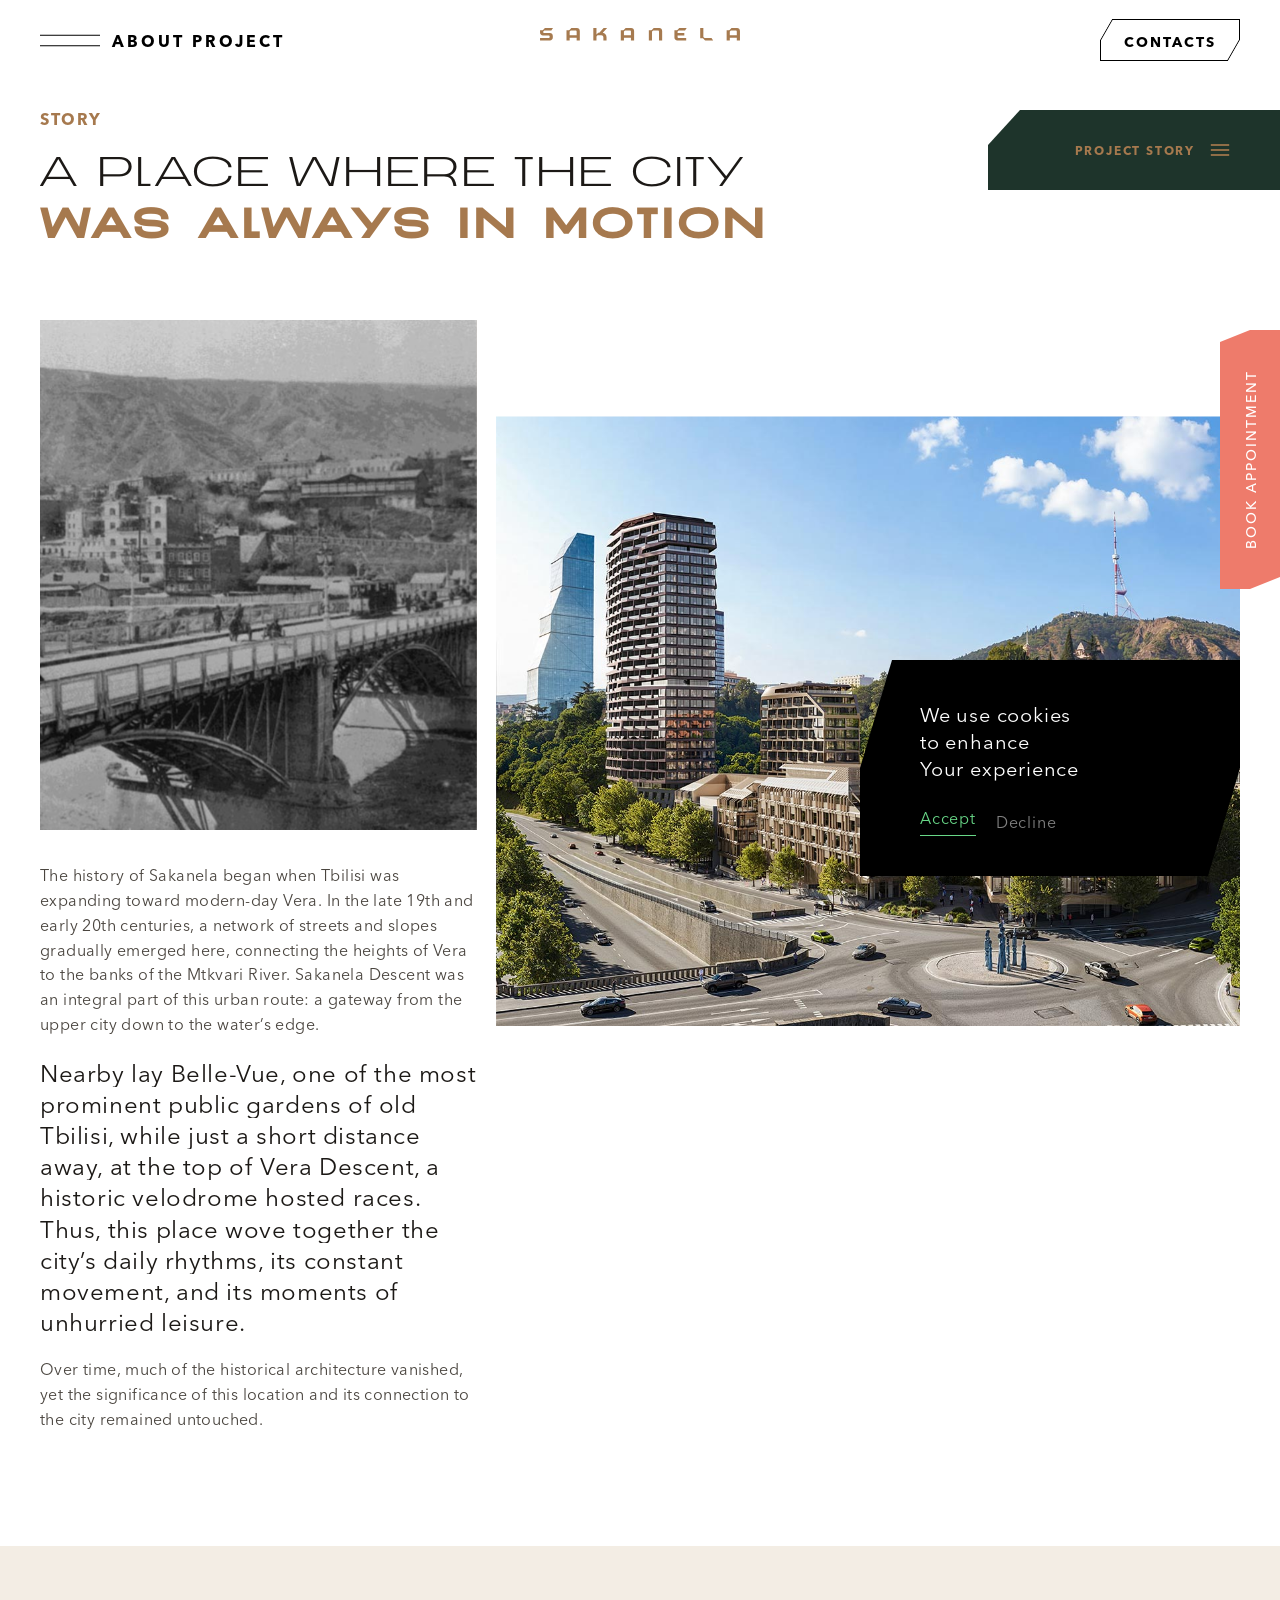
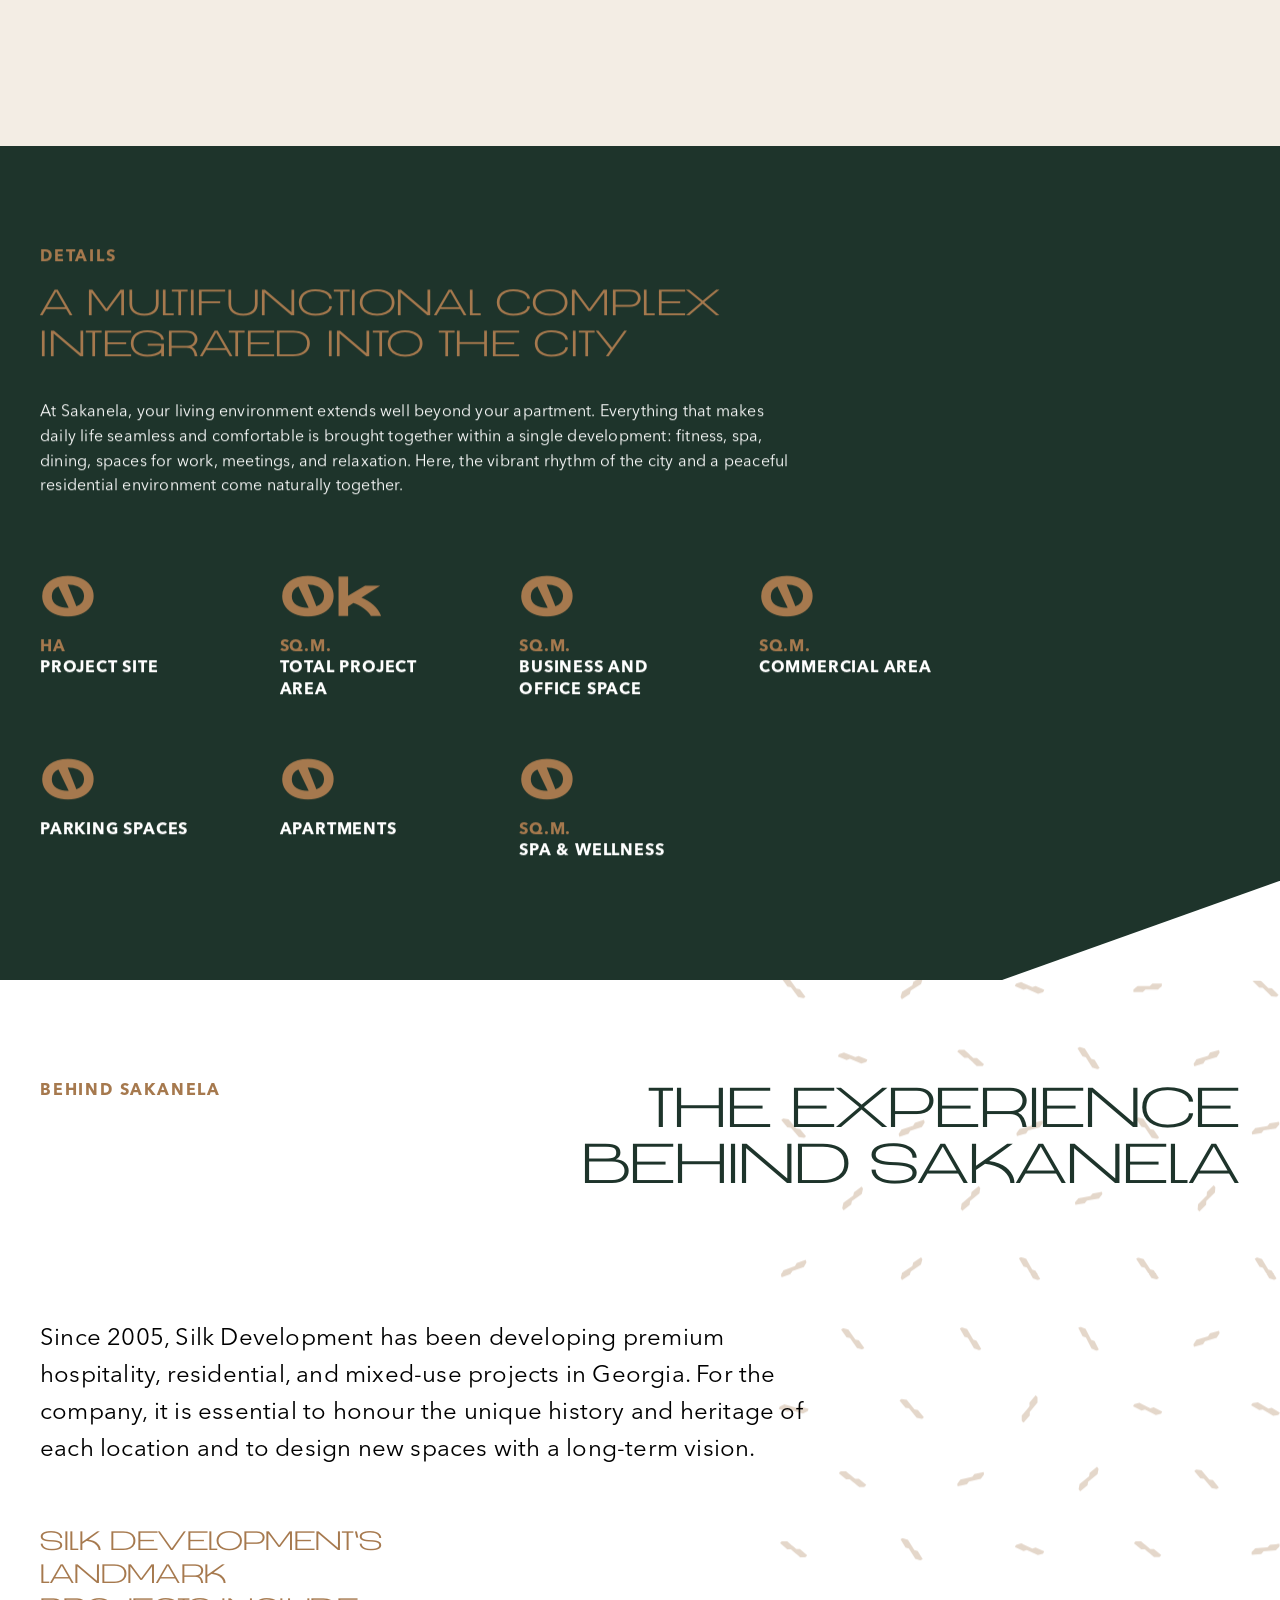
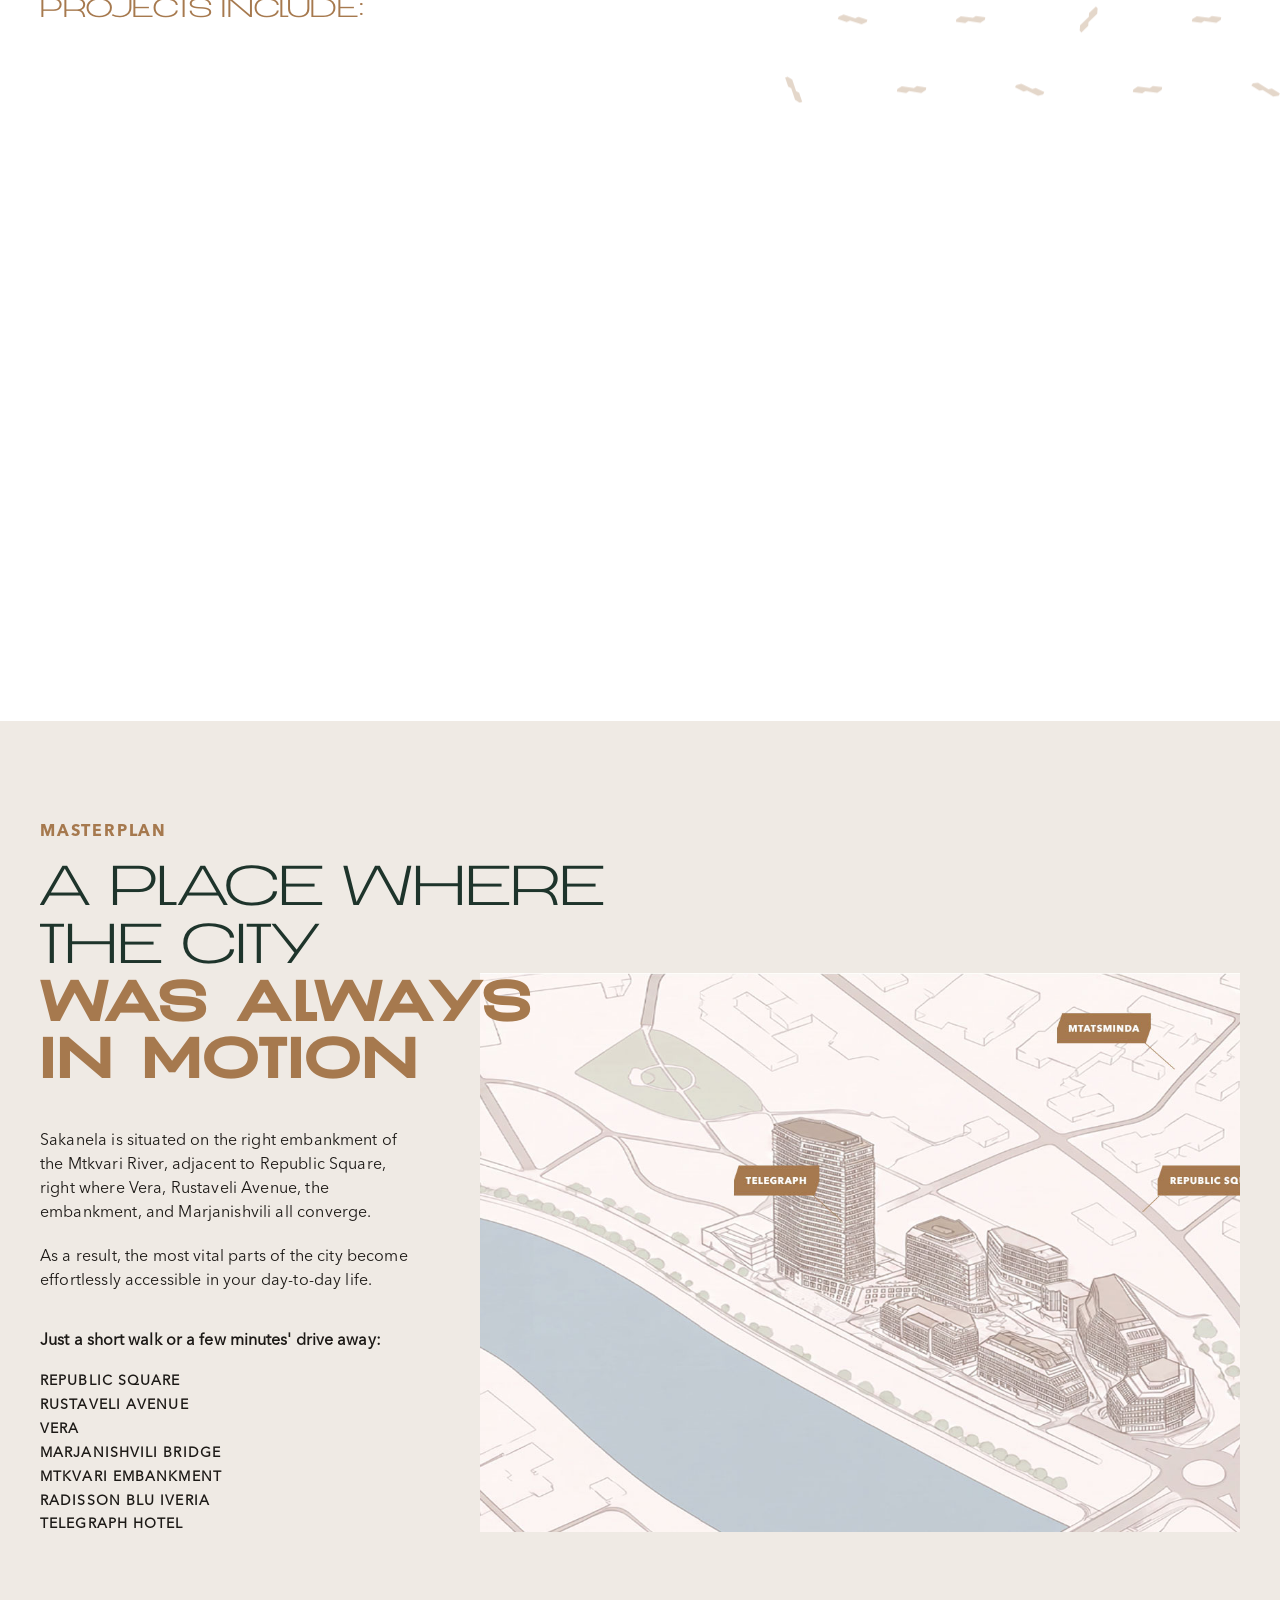
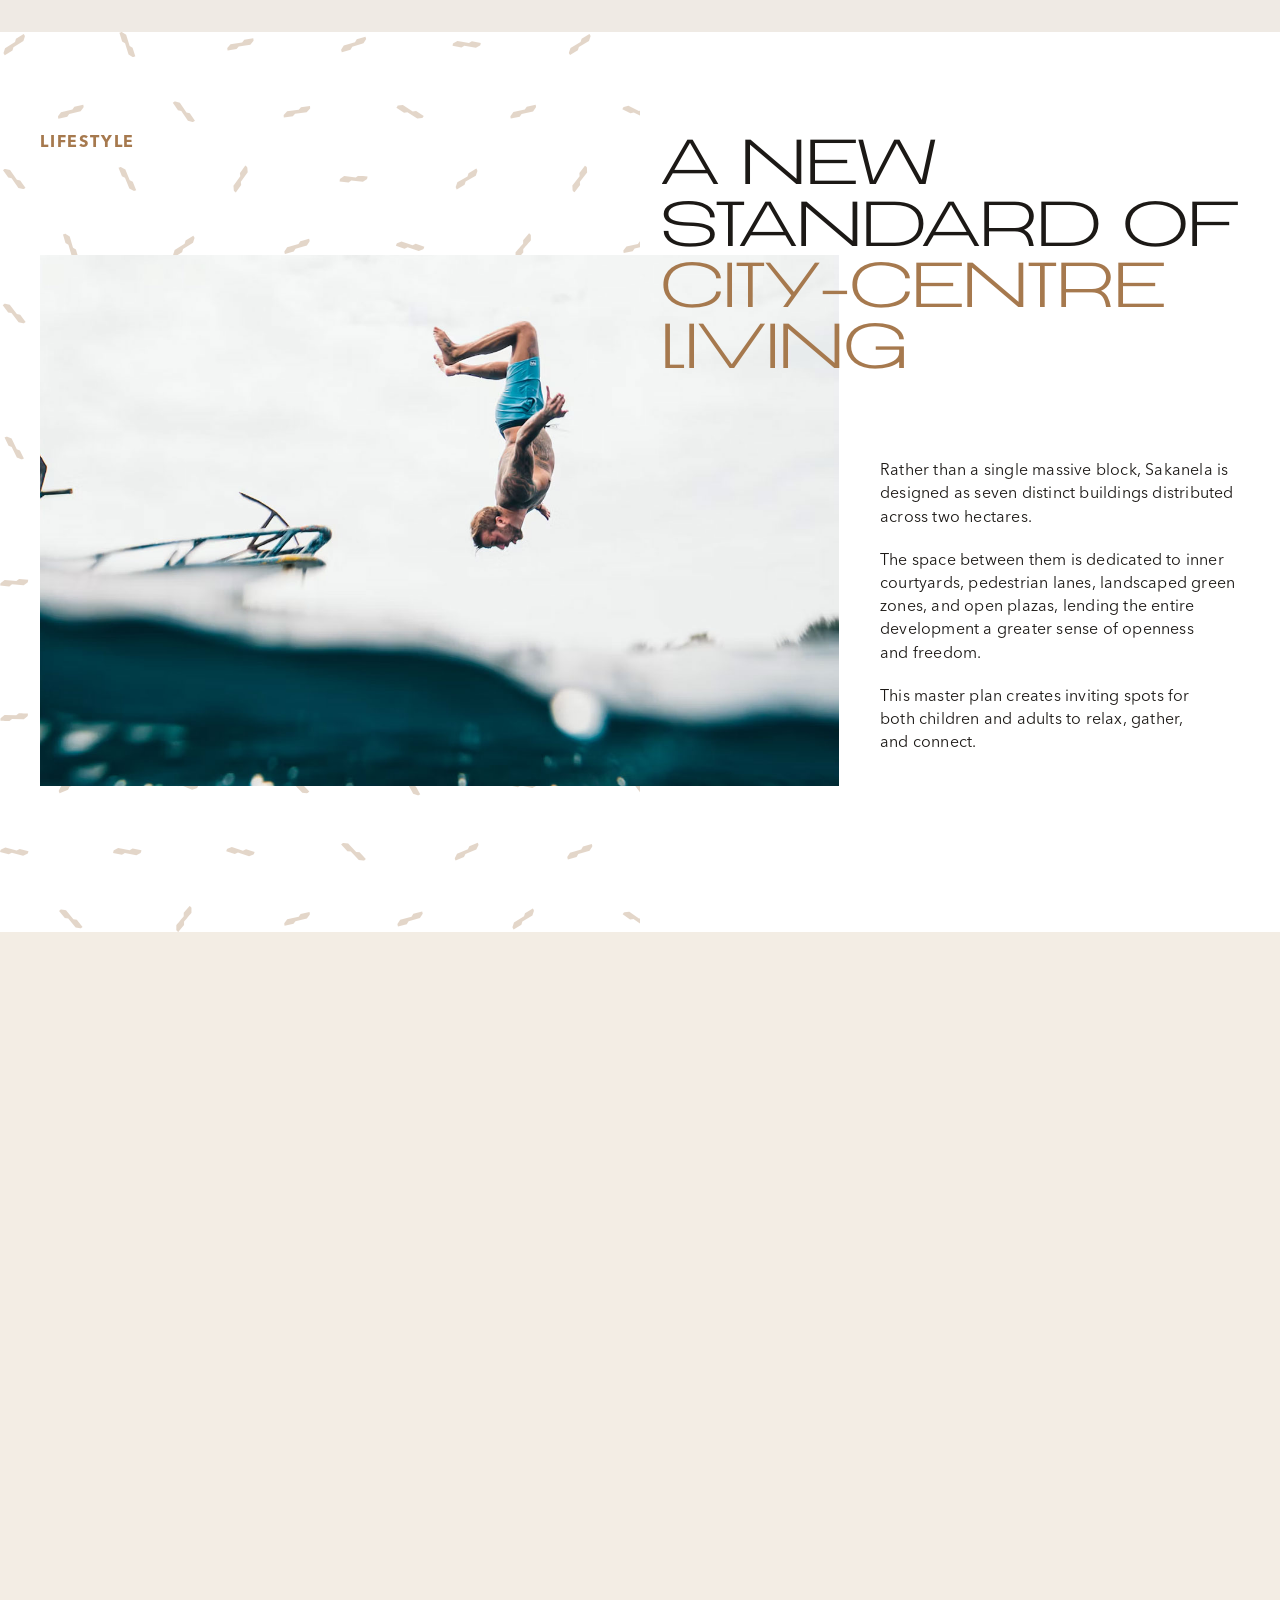
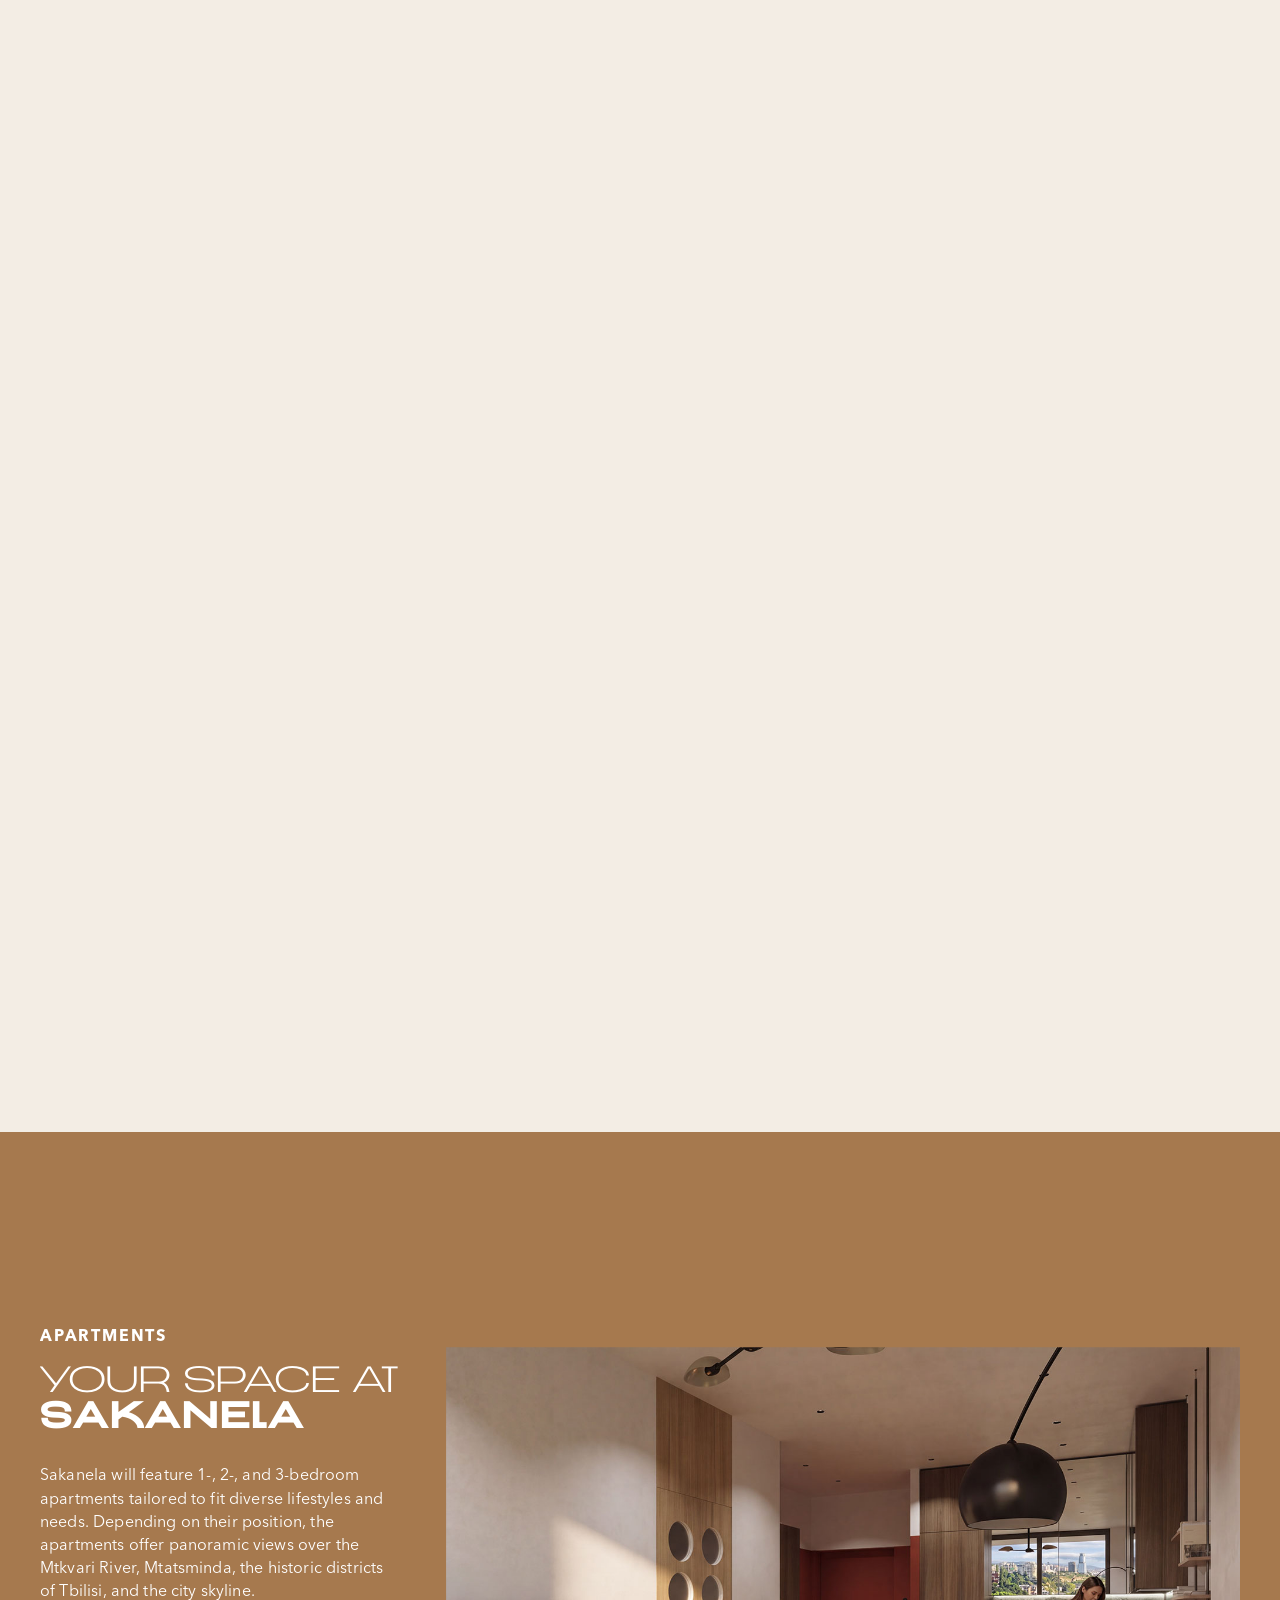
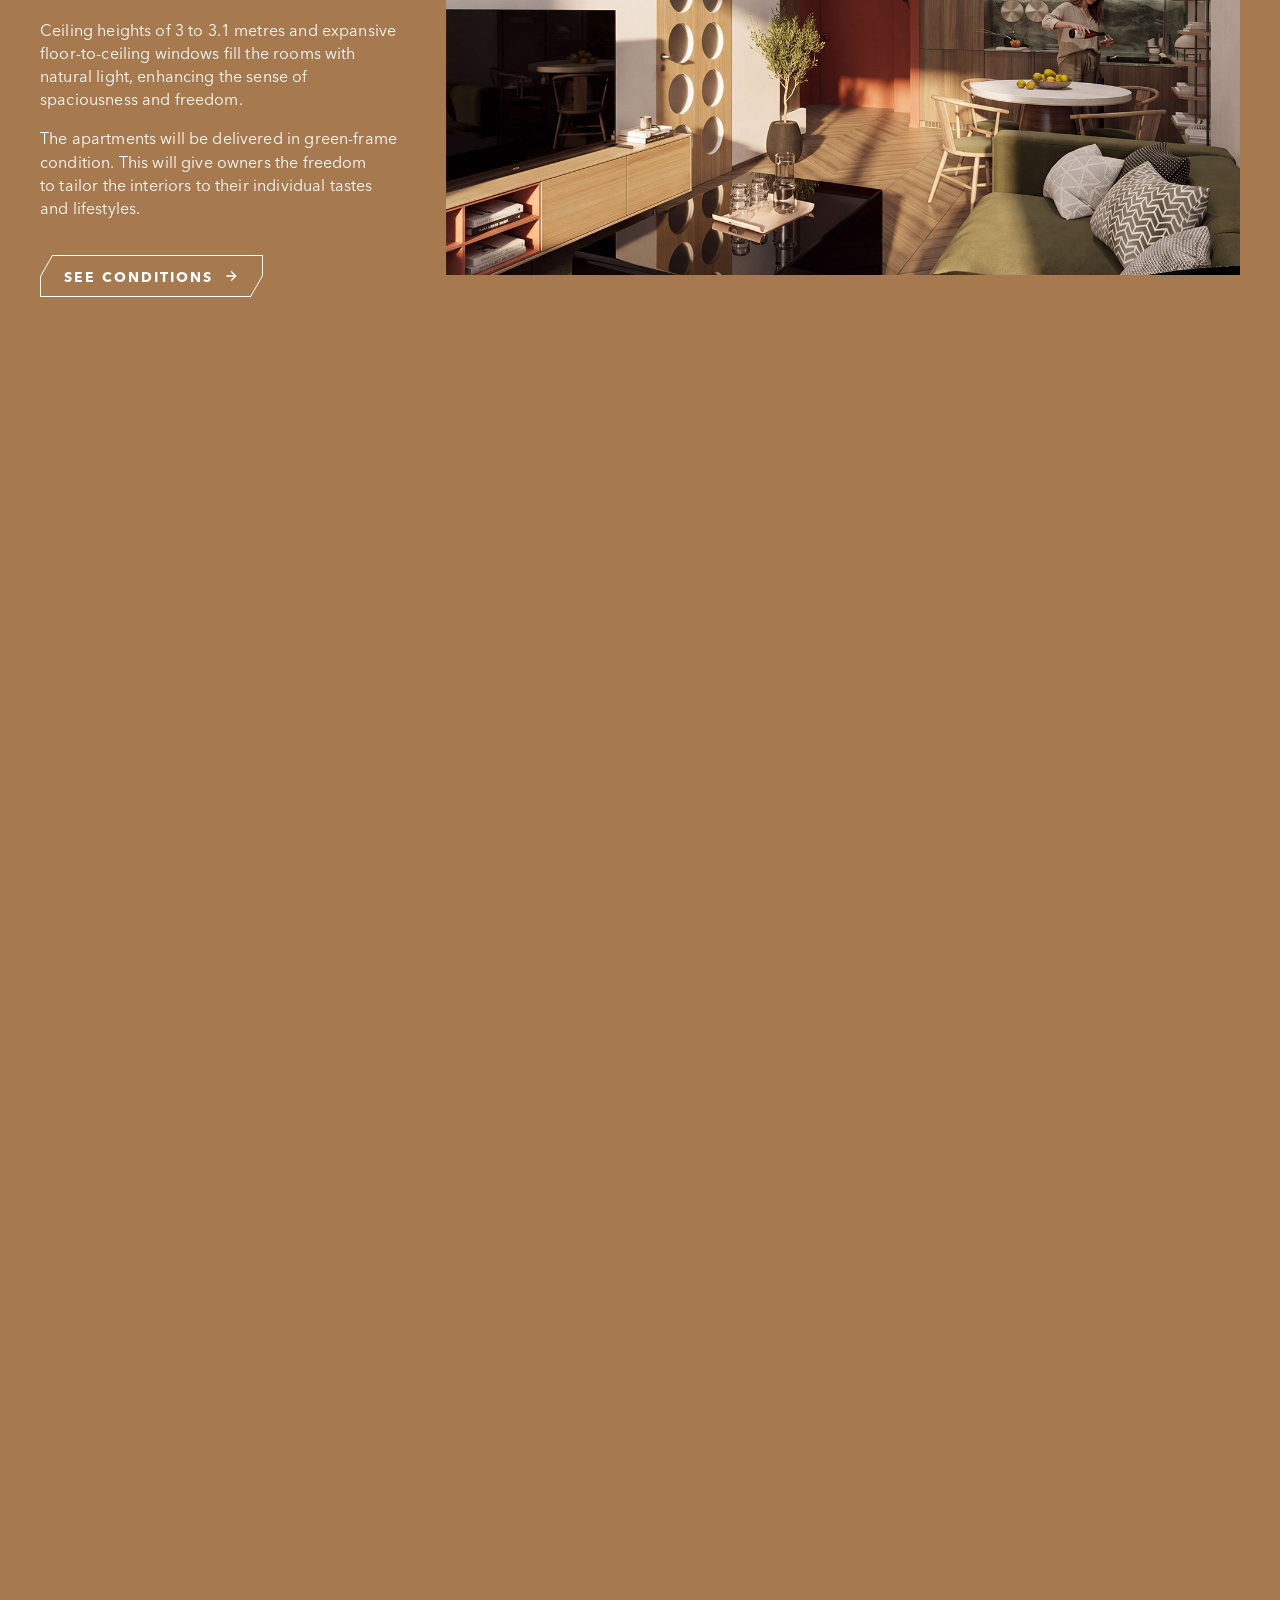
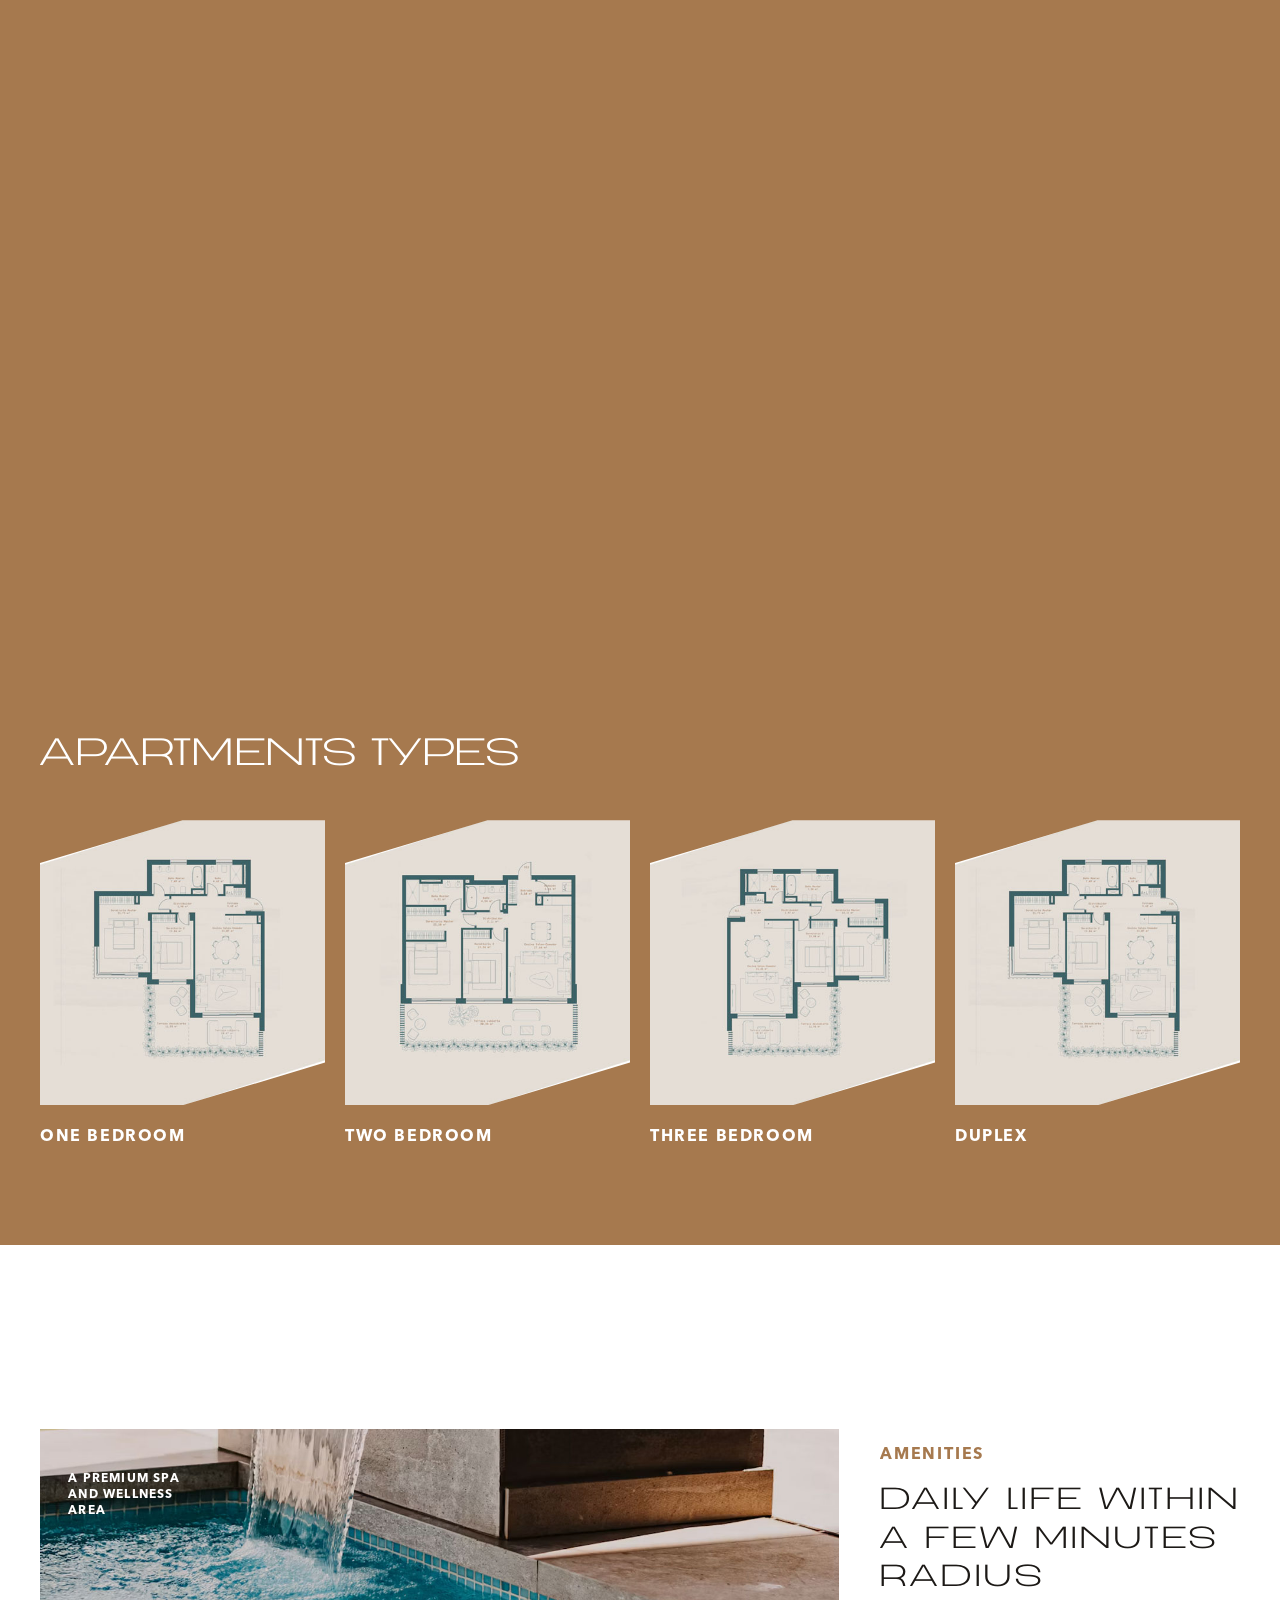
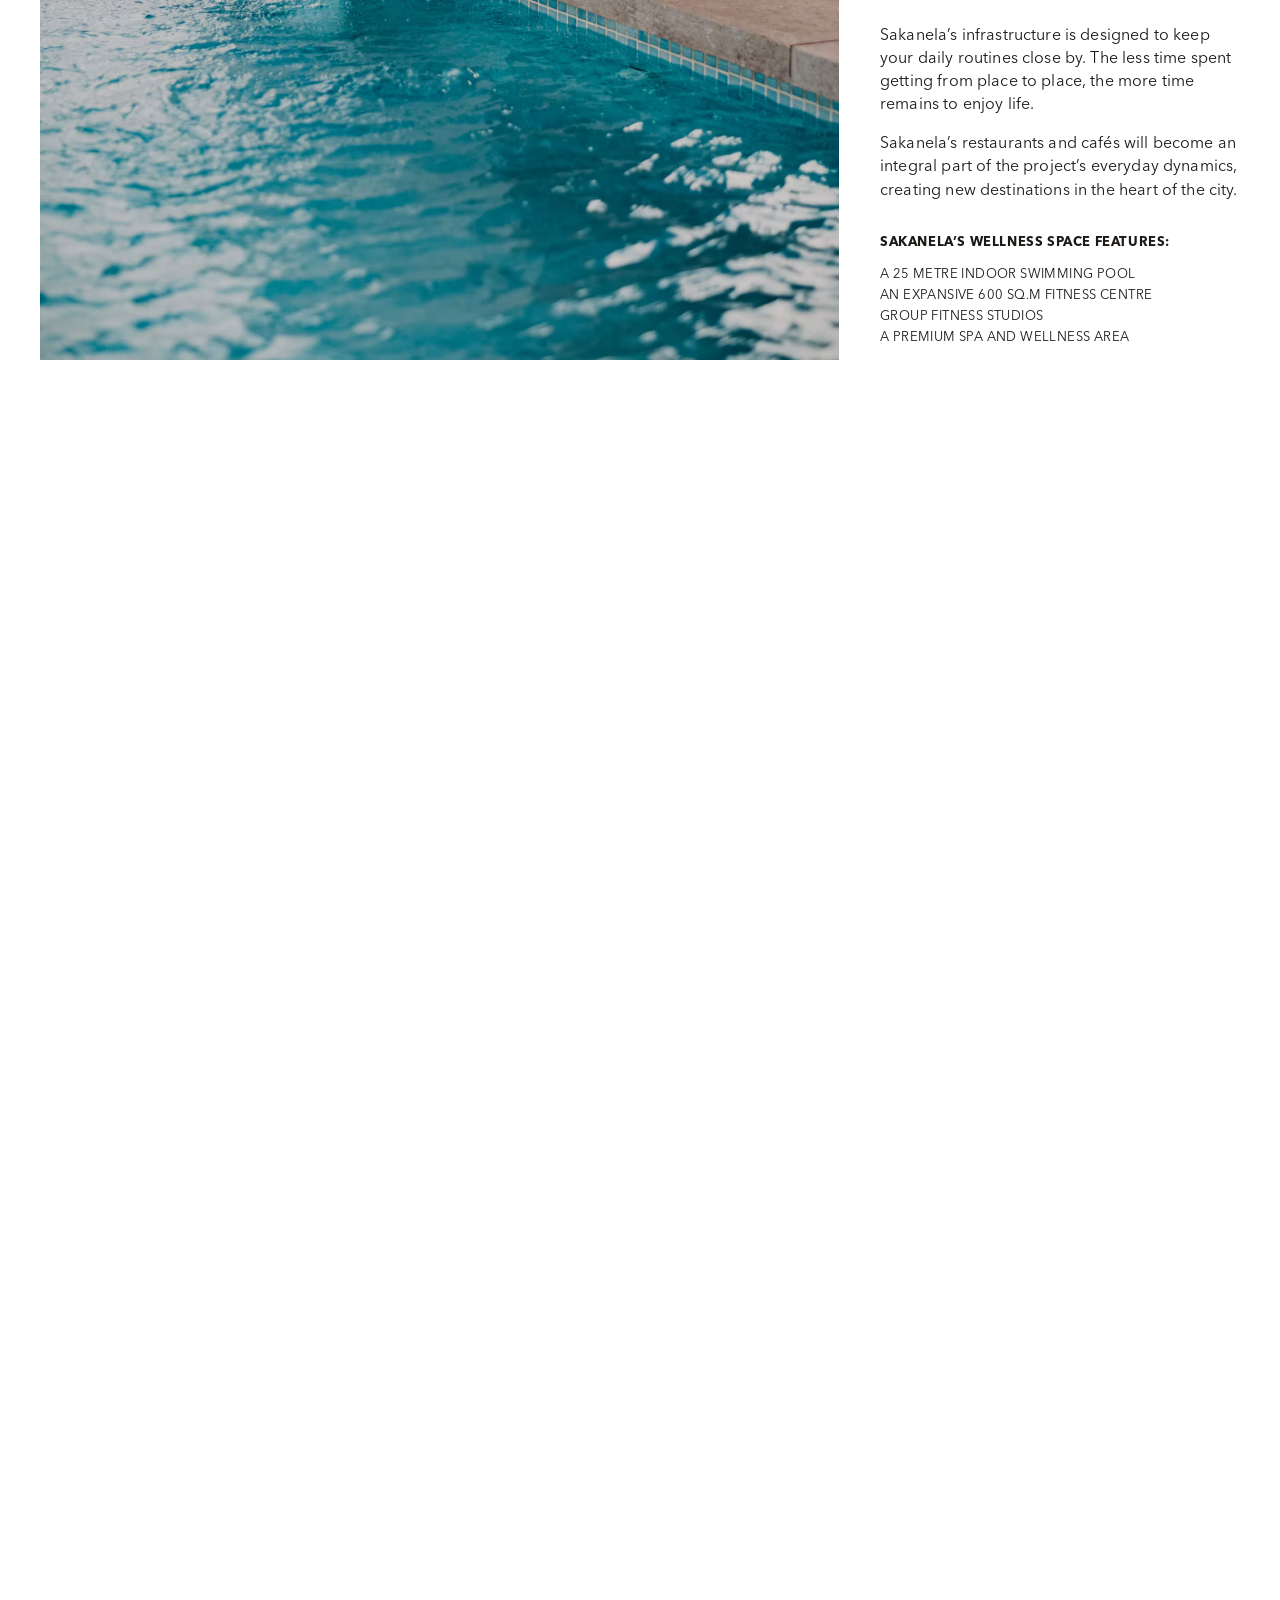
==== commit f6b72df0: "fix" ====
--- a/about.html
+++ b/about.html
@@ -34,10 +34,14 @@
     <div class="site-header__inner">
       <button class="nav-toggle" type="button" data-nav-toggle aria-expanded="false" aria-controls="site-nav"
         aria-label="Open menu">
-        <span class="nav-toggle__bars" aria-hidden="true">
-          <span class="nav-toggle__bar"></span>
-          <span class="nav-toggle__bar"></span>
-        </span>
+        <svg class="nav-toggle__bars" aria-hidden="true">
+          <g fill="none" stroke="currentColor" stroke-width="1">
+            <line class="nav-toggle__bar nav-toggle__bar--top" x1="0" y1="0.25" x2="100%" y2="0.25" />
+            <g class="nav-toggle__bar-shift">
+              <line class="nav-toggle__bar nav-toggle__bar--bottom" x1="0" y1="5.75" x2="100%" y2="5.75" />
+            </g>
+          </g>
+        </svg>
         <span class="nav-toggle__label">about project</span>
       </button>
       <a class="logo" href="index.html" aria-label="Sakanela home">
@@ -114,6 +118,10 @@
   </nav>
 
   <main id="main">
+    <button class="book-button" type="button" data-book-open aria-haspopup="dialog" aria-controls="book-modal"
+      aria-expanded="false">
+      <span class="book-button__label">book appointment</span>
+    </button>
     <nav class="section-nav is-collapsed" data-section-nav aria-label="On this page">
       <div class="section-nav__head">
         <button class="section-nav__close" type="button" data-section-nav-close aria-expanded="false"
@@ -206,16 +214,16 @@
               <figure class="about-story__figure about-story__figure--render" data-animate data-animate-delay="1">
                 <div class="about-story__slides" data-story-slider>
                   <figure class="about-story__slide" data-story-slide>
-                    <img src="./assets/1.jpg"
+                    <img src="./assets/15.jpg"
                       alt="Sakanela beside the Tbilisi skyline, with the television tower on the hill" width="1122"
                       height="920" loading="lazy" />
                   </figure>
                   <figure class="about-story__slide" data-story-slide>
-                    <img src="./assets/2.jpg"
+                    <img src="./assets/25.jpg"
                       alt="Aerial view of Sakanela along the Mtkvari River" width="1122" height="920" loading="lazy" />
                   </figure>
                   <figure class="about-story__slide" data-story-slide>
-                    <img src="./assets/3.jpg"
+                    <img src="./assets/32.jpg"
                       alt="Sakanela facade overlooking the Mtkvari River and the city" width="1122" height="920"
                       loading="lazy" />
                   </figure>
@@ -410,16 +418,16 @@
           <div class="lifestyle__media">
             <div class="lifestyle__slides">
               <figure class="lifestyle__slide" data-lifestyle-slide>
-                <img src="./assets/12.jpg"
+                <img src="./assets/16.jpg"
                   alt="Courtyard and pool framed by Sakanela’s architecture" width="1200" height="800"
                   loading="lazy" />
               </figure>
               <figure class="lifestyle__slide" data-lifestyle-slide>
-                <img src="./assets/22.jpg"
+                <img src="./assets/26.jpg"
                   alt="Outdoor pool framed by a timber deck and garden" width="1200" height="800" loading="lazy" />
               </figure>
               <figure class="lifestyle__slide" data-lifestyle-slide>
-                <img src="./assets/32.jpg"
+                <img src="./assets/33.jpg"
                   alt="Quiet office corridor with glass-walled workspaces" width="1200" height="801" loading="lazy" />
               </figure>
             </div>
@@ -487,16 +495,16 @@
           <div class="appartments__media">
             <div class="appartments__slides">
               <figure class="appartments__slide" data-appartments-slide>
-                <img src="./assets/14.jpg"
+                <img src="./assets/17.jpg"
                   alt="Daylit room with a long table and floor-to-ceiling windows" width="1200" height="800"
                   loading="lazy" />
               </figure>
               <figure class="appartments__slide" data-appartments-slide>
-                <img src="./assets/23.jpg" alt="Open interior with a kitchen and seating"
+                <img src="./assets/28.jpg" alt="Open interior with a kitchen and seating"
                   width="1200" height="800" loading="lazy" />
               </figure>
               <figure class="appartments__slide" data-appartments-slide>
-                <img src="./assets/34.jpg" alt="Calm interior finished in warm timber and stone"
+                <img src="./assets/35.jpg" alt="Calm interior finished in warm timber and stone"
                   width="1200" height="800" loading="lazy" />
               </figure>
             </div>
@@ -509,21 +517,21 @@
           <ul class="appartments__types-list">
             <li class="appartments__type">
               <figure class="appartments__type-media" data-animate="fade">
-                <img src="./assets/13.jpg" alt="Isometric view of a one bedroom apartment"
+                <img src="./assets/18.jpg" alt="Isometric view of a one bedroom apartment"
                   width="700" height="600" loading="lazy" />
               </figure>
               <p class="appartments__type-name">One bedroom</p>
             </li>
             <li class="appartments__type">
               <figure class="appartments__type-media" data-animate="fade" data-animate-delay="1">
-                <img src="./assets/24.jpg" alt="Isometric view of a two bedroom apartment"
+                <img src="./assets/27.jpg" alt="Isometric view of a two bedroom apartment"
                   width="700" height="600" loading="lazy" />
               </figure>
               <p class="appartments__type-name">Two bedroom</p>
             </li>
             <li class="appartments__type">
               <figure class="appartments__type-media" data-animate="fade" data-animate-delay="2">
-                <img src="./assets/33.jpg" alt="Isometric view of a three bedroom apartment"
+                <img src="./assets/34.jpg" alt="Isometric view of a three bedroom apartment"
                   width="700" height="600" loading="lazy" />
               </figure>
               <p class="appartments__type-name">Three bedroom</p>
@@ -555,17 +563,17 @@
           <div class="amenities__media">
             <div class="amenities__slides">
               <figure class="amenities__slide" data-amenities-slide>
-                <img src="./assets/15.jpg"
+                <img src="./assets/19.jpg"
                   alt="Indoor pool and timber wellness room" width="1200" height="800" loading="lazy" />
                 <figcaption class="amenities__caption">A premium spa<br />and wellness area</figcaption>
               </figure>
               <figure class="amenities__slide" data-amenities-slide>
-                <img src="./assets/25.jpg" alt="Indoor swimming pool" width="1200"
+                <img src="./assets/29.jpg" alt="Indoor swimming pool" width="1200"
                   height="800" loading="lazy" />
                 <figcaption class="amenities__caption">A 25 metre indoor<br />swimming pool</figcaption>
               </figure>
               <figure class="amenities__slide" data-amenities-slide>
-                <img src="./assets/35.jpg" alt="Fitness centre with open training floor"
+                <img src="./assets/36.jpg" alt="Fitness centre with open training floor"
                   width="1200" height="800" loading="lazy" />
                 <figcaption class="amenities__caption">An expansive 600 sq.m<br />fitness centre</figcaption>
               </figure>
@@ -644,11 +652,11 @@
         <div class="safety__viewport" data-safety-viewport>
           <div class="safety__track" data-safety-track>
             <figure class="safety__slide" data-safety-slide>
-              <img src="./assets/16.jpg"
+              <img src="./assets/110.jpg"
                 alt="Floor-to-ceiling glazing in a daylit residence" width="1200" height="800" loading="lazy" />
             </figure>
             <figure class="safety__slide" data-safety-slide>
-              <img src="./assets/26.jpg" alt="Sakanela residence exterior" width="1200" height="800"
+              <img src="./assets/210.jpg" alt="Sakanela residence exterior" width="1200" height="800"
                 loading="lazy" />
             </figure>
           </div>
@@ -736,6 +744,126 @@
     </div>
   </aside>
 
+  <div class="book-modal" id="book-modal" data-book-modal aria-hidden="true" inert>
+    <div class="book-modal__backdrop" data-book-close></div>
+    <div class="book-modal__panel" role="dialog" aria-modal="true" aria-labelledby="book-modal-title"
+      data-lenis-prevent>
+      <button class="book-modal__close" type="button" data-book-close aria-label="Close form">
+        <svg viewBox="0 0 40 40" aria-hidden="true">
+          <path d="M4 4l32 32M36 4L4 36" fill="none" stroke="currentColor" stroke-width="1.4" />
+        </svg>
+        <span class="book-modal__close-label">close</span>
+      </button>
+
+      <div class="book-modal__body">
+        <div data-book-request>
+          <h2 class="book-modal__title" id="book-modal-title">Request more information</h2>
+
+          <form class="book-form" data-book-form novalidate>
+          <div class="field book-form__field">
+            <label class="book-form__label" for="book-name">Full Name *</label>
+            <input class="book-form__control" id="book-name" name="full_name" type="text" autocomplete="name"
+              placeholder="Enter Your name" data-validate="required" />
+          </div>
+
+          <div class="field book-form__field">
+            <label class="book-form__label" for="book-email">Email *</label>
+            <input class="book-form__control" id="book-email" name="email" type="email" autocomplete="email"
+              placeholder="Enter Your Email Address" data-validate="required|email" />
+          </div>
+
+          <div class="field book-form__field">
+            <label class="book-form__label" for="book-phone">Phone Number *</label>
+            <div class="book-form__control book-form__phone">
+              <select class="book-form__select book-form__select--code" name="phone_code" aria-label="Country code"
+                data-searchable data-search-placeholder="Search code">
+                <option value="+995" selected>+995</option>
+                <option value="+7">+7</option>
+                <option value="+1">+1</option>
+                <option value="+44">+44</option>
+                <option value="+49">+49</option>
+                <option value="+90">+90</option>
+                <option value="+374">+374</option>
+                <option value="+380">+380</option>
+                <option value="+972">+972</option>
+                <option value="+971">+971</option>
+              </select>
+              <input class="book-form__phone-input" id="book-phone" name="phone" type="tel" autocomplete="tel-national"
+                inputmode="numeric" placeholder="Enter Your Phone" data-validate="required" data-digits-only />
+            </div>
+          </div>
+
+          <div class="field book-form__field">
+            <label class="book-form__label" for="book-language">Preferred Language</label>
+            <select class="book-form__control book-form__select" id="book-language" name="language">
+              <option value="en" selected>English</option>
+              <option value="ka">Georgian</option>
+              <option value="ru">Russian</option>
+            </select>
+          </div>
+
+          <fieldset class="book-form__field book-form__methods">
+            <legend class="book-form__label">Preferred Contact Method</legend>
+            <div class="book-form__checks">
+              <label class="book-form__check">
+                <input type="checkbox" name="contact_method[]" value="phone" />
+                <span>Phone</span>
+              </label>
+              <label class="book-form__check">
+                <input type="checkbox" name="contact_method[]" value="whatsapp" />
+                <span>WhatsApp</span>
+              </label>
+              <label class="book-form__check">
+                <input type="checkbox" name="contact_method[]" value="viber" />
+                <span>Viber</span>
+              </label>
+              <label class="book-form__check">
+                <input type="checkbox" name="contact_method[]" value="telegram" />
+                <span>Telegram</span>
+              </label>
+              <label class="book-form__check">
+                <input type="checkbox" name="contact_method[]" value="email" />
+                <span>Email</span>
+              </label>
+            </div>
+          </fieldset>
+
+          <p class="book-form__consent">
+            By submitting, you agree to our <a href="privacy.html">Privacy Policy</a>
+          </p>
+
+          <button class="btn btn--primary book-form__submit" type="submit">
+            <span class="btn__label">Submit</span>
+            <span class="btn__arrow" aria-hidden="true">
+              <svg viewBox="0 0 24 24" fill="none" stroke="currentColor" stroke-width="2">
+                <path d="M5 12h14M12 5l7 7-7 7" />
+              </svg>
+            </span>
+          </button>
+
+          <!-- <p class="book-form__status" data-form-status role="status" aria-live="polite"></p> -->
+          </form>
+        </div>
+
+        <div class="book-modal__thanks" data-book-thanks hidden>
+          <h2 class="book-modal__title" id="book-modal-thanks-title" tabindex="-1">Thank you</h2>
+          <p class="book-modal__thanks-text">
+            Contrary to popular belief, Lorem Ipsum is not simply random text. It has roots in a piece of classical
+            Latin literature from 45 BC, making it over 2000 years old.
+          </p>
+          <button class="btn btn--primary book-form__submit" type="button" data-book-close>
+            <span class="btn__label">Close</span>
+            <span class="btn__arrow" aria-hidden="true">
+              <svg viewBox="0 0 24 24" fill="none" stroke="currentColor" stroke-width="2">
+                <path d="M5 12h14M12 5l7 7-7 7" />
+              </svg>
+            </span>
+          </button>
+        </div>
+      </div>
+    </div>
+  </div>
+
 </body>
 
 </html>
--- a/style.css
+++ b/style.css
@@ -1 +1 @@
-@font-face{font-family:AvenirNextGeoRegular;src:url(./assets/AvenirNextGeorgian-Regular.otf) format("opentype");font-weight:100 400;font-style:normal;font-display:swap}@font-face{font-family:AvenirNextGeoMedium;src:url(./assets/AvenirNextGeorgian-Medium.otf) format("opentype");font-weight:500;font-style:normal;font-display:swap}@font-face{font-family:AvenirNextGeoBold;src:url(./assets/AvenirNextGeorgian-Bold.otf) format("opentype");font-weight:600 700;font-style:normal;font-display:swap}@font-face{font-family:SSOldburgMTLight;src:url(./assets/SS%20Oldburg%20MT%20-%20Light.otf) format("opentype");font-weight:100 400;font-style:normal;font-display:swap}@font-face{font-family:SSOldburgMTBold;src:url(./assets/SS%20Oldburg%20MT%20-%20Bold.otf) format("opentype");font-weight:500 700;font-style:normal;font-display:swap}*,*:before,*:after{box-sizing:border-box}*{margin:0}html{-webkit-text-size-adjust:100%;hanging-punctuation:first last;interpolate-size:allow-keywords}html:focus-within{scroll-behavior:smooth}body{min-height:100vh;line-height:1.5;text-rendering:optimizeLegibility}img,picture,video,canvas,svg{display:block;max-width:100%}img{height:auto}input,button,textarea,select{font:inherit;color:inherit}button{cursor:pointer;background:none;border:0}a{color:inherit}h1,h2,h3,h4,p{overflow-wrap:pretty;text-wrap:pretty}ul[class],ol[class]{list-style:none;padding:0}:focus-visible{outline:2px solid var(--color-accent);outline-offset:3px}::selection{background:var(--color-accent);color:var(--color-inverse)}@media(prefers-reduced-motion:reduce){html:focus-within{scroll-behavior:auto}*,*:before,*:after{animation-duration:.01ms!important;animation-iteration-count:1!important;transition-duration:.01ms!important;scroll-behavior:auto!important}}:root{--color-bg: #f3ede4;--color-bg-elevated: #faf7f2;--color-ink: #1c1916;--color-ink-soft: #4a453f;--color-muted: #7a736a;--color-line: #d9d0c4;--color-accent: #c2410c;--color-accent-deep: #9a3412;--color-sage: #4d5c4a;--color-loader: #1e3a32;--color-paper: #e8dfd2;--color-inverse: #f3ede4;--color-danger: #b42318;--color-success: #3f6b4a;--color-black: #000;--color-white: #fff;--color-active-link: #a6794e;--font-display: SSOldburgMTLight;--font-display-bold: SSOldburgMTBold;--font-body: AvenirNextGeoRegular;--font-body-medium: AvenirNextGeoMedium;--font-body-bold: AvenirNextGeoBold;--header-height: 80px;--gutter: 40px;--radius-md: 12px;--shadow-soft: 0 18px 40px rgba(28, 25, 22, .08);--ease-out: cubic-bezier(.22, 1, .36, 1)}body{font-family:var(--font-body);font-weight:400;font-size:clamp(16px,15.1712707182px + .2209944751vw,18px);color:var(--color-ink);background-color:var(--color-bg)}h1,h2,h3,.display{font-family:var(--font-body);font-weight:600;line-height:1.15;letter-spacing:-.5px;color:var(--color-ink)}h1,.display-xl{font-size:clamp(44px,24.1104972376px + 5.3038674033vw,92px);font-weight:500}h2{font-size:clamp(32px,23.7127071823px + 2.2099447514vw,52px)}h3{font-size:clamp(22px,18.6850828729px + .8839779006vw,30px);letter-spacing:-.5px}.lede{font-size:clamp(18px,16.3425414365px + .4419889503vw,22px);color:var(--color-ink-soft);max-width:640px}.eyebrow{display:inline-flex;align-items:center;gap:12px;font-family:var(--font-body);font-size:12px;font-weight:500;letter-spacing:2px;text-transform:uppercase;color:var(--color-accent)}.eyebrow:before{content:"";width:24px;height:1px;background:currentColor}.prose{max-width:640px;color:var(--color-ink-soft)}.prose p+p{margin-top:16px}@keyframes fade-up{0%{opacity:0;transform:translateY(20px)}to{opacity:1;transform:translateY(0)}}@keyframes fade-in{0%{opacity:0}to{opacity:1}}@keyframes ken-burns{0%{transform:scale(1)}to{transform:scale(1.08)}}@keyframes draw-line{0%{transform:scaleX(0)}to{transform:scaleX(1)}}[data-animate]{opacity:0;transform:translateY(24px);transition:opacity .7s var(--ease-out),transform .7s var(--ease-out)}[data-animate].is-visible{opacity:1;transform:none}[data-animate=fade]{transform:none}[data-animate-delay="1"]{transition-delay:80ms}[data-animate-delay="2"]{transition-delay:.16s}[data-animate-delay="3"]{transition-delay:.24s}[data-animate].is-line-reveal,[data-animate].is-line-reveal-host{opacity:1;transform:none;transition:none}.is-line-reveal:not(.is-line-reveal-ready){visibility:hidden}.line-reveal__line,.line-reveal__line-mask{display:block}.line-reveal__line-mask{overflow:hidden}@media(prefers-reduced-motion:reduce){[data-animate]{opacity:1;transform:none;transition:none}.is-line-reveal:not(.is-line-reveal-ready){visibility:visible}}.container{width:100%;padding-inline:40px}.section{padding-block:clamp(64px,10vw,100px)}.section--tight{padding-block:clamp(48px,7vw,80px)}.cluster{display:flex;flex-wrap:wrap;gap:16px;align-items:center}.stack{display:flex;flex-direction:column;gap:16px}.stack--lg{gap:32px}.grid{display:grid;gap:32px}@media(min-width:768px){.grid{grid-template-columns:repeat(2,minmax(0,1fr))}}@media(min-width:1024px){.grid{grid-template-columns:repeat(3,minmax(0,1fr))}}@media(min-width:768px){.grid--2{grid-template-columns:repeat(2,minmax(0,1fr))}}@media(min-width:1024px){.grid--2{grid-template-columns:repeat(2,minmax(0,1fr))}}.split{display:grid;gap:40px}@media(min-width:1024px){.split{grid-template-columns:1fr 1fr;align-items:center;gap:64px}}.skip-link{position:absolute;left:40px;top:0;z-index:400;padding:8px 16px;background:var(--color-ink);color:var(--color-inverse);transform:translateY(-120%);transition:transform .16s ease}.skip-link:focus{transform:translateY(12px)}.site-header{position:sticky;top:0;z-index:100;height:var(--header-height);overflow:visible;background:#f3ede4b8;-webkit-backdrop-filter:blur(16px);backdrop-filter:blur(16px);transition:background .28s ease,box-shadow .28s ease,color .28s ease}.site-header.is-stuck{background:#1e342b78;box-shadow:0 1px #1c191614}.site-header.is-stuck .logo img{filter:none}.site-header--overlay{position:fixed;inset-inline:0;top:0;background:transparent;-webkit-backdrop-filter:none;backdrop-filter:none;color:#fff}.site-header--overlay.is-stuck{background:#fff;box-shadow:none}.site-header--overlay.is-stuck .nav-toggle,.site-header--overlay.is-stuck .btn--outline{color:#000}.site-header__inner{position:relative;display:grid;grid-template-columns:1fr auto 1fr;align-items:center;height:var(--header-height);width:100%;padding-inline:40px;gap:16px}.logo{display:inline-flex;align-items:center;justify-self:center;grid-column:2;text-decoration:none;z-index:151}.logo img{width:clamp(136px,22vw,200px);height:auto;filter:brightness(0) invert(1)}.site-header__contact{justify-self:end;grid-column:3;z-index:151}html.is-nav-open,body.is-nav-open{overflow:hidden}body.is-nav-open .site-header,body.is-nav-open .site-header.is-stuck,body.is-nav-open .site-header--overlay,body.is-nav-open .site-header--overlay.is-stuck{z-index:152;background:transparent;-webkit-backdrop-filter:none;backdrop-filter:none;box-shadow:none;pointer-events:none}body.is-nav-open .nav-toggle{pointer-events:auto}body.is-nav-open .site-header--overlay{color:var(--color-ink)}body.is-nav-open .nav-toggle__bar,body.is-nav-open .nav-toggle__label{color:var(--color-black)}body.is-nav-open .site-header__contact,body.is-nav-open .logo{display:none}body.is-nav-open .site-header--overlay .logo img{filter:none}body.is-nav-open .site-header--overlay .btn--outline{color:var(--color-ink)}body.is-nav-open .site-header--overlay .btn--outline:before{background-color:var(--color-ink)}.site-footer{background:#c0b7ae;color:#1c1916;padding-block:clamp(40px,8vw,60px) 32px;margin-top:auto;border-top:1px solid white}.site-footer__inner{display:flex;flex-direction:column;gap:clamp(40px,6vw,72px);padding-bottom:clamp(48px,6vw,80px)}@media(min-width:1024px){.site-footer__inner{display:grid;grid-template-columns:repeat(2,minmax(0,1fr));align-items:start;column-gap:clamp(48px,6vw,96px)}}.site-footer__title{margin:0 0 clamp(30px,3.6vw,60px);font-family:var(--font-display);font-size:clamp(44px,8vw,90px);line-height:1;letter-spacing:3px;text-transform:uppercase;color:#fff}.site-footer__contacts{display:grid;grid-template-columns:repeat(2,minmax(min-content,1fr));gap:24px 32px;max-width:560px}@media(min-width:768px){.site-footer__contacts{grid-template-columns:repeat(3,minmax(min-content,1fr))}}.site-footer__label,.site-footer__heading{margin:0 0 12px;font-family:var(--font-body);font-size:16px;font-weight:700;line-height:1.3;letter-spacing:.8px;color:#1c1916}.site-footer__value,.site-footer__list a{display:inline-block;font-family:var(--font-body);font-size:16px;font-weight:400;line-height:1.5;letter-spacing:.8px;color:#1c1916;text-decoration:none;transition:opacity .16s ease}.site-footer__value{display:inline-block;margin:0;overflow:visible}.site-footer__item{min-width:min-content}.site-footer a:hover,.site-footer a:focus-visible{opacity:.62}.underline{border-bottom:1px solid #1c1916;padding-bottom:2px}.site-footer__menus{display:grid;grid-template-columns:repeat(2,minmax(0,1fr));gap:32px 40px}@media(min-width:768px){.site-footer__menus{grid-template-columns:repeat(4,auto);justify-content:end;column-gap:clamp(32px,4vw,56px)}}.site-footer__list{display:flex;flex-direction:column}.site-footer__heading{margin-bottom:20px}.site-footer__top{display:inline-block;text-decoration:none}.site-footer__bar{font-size:16px;line-height:1.5;letter-spacing:.8px;color:#000}.page-shell{display:flex;flex-direction:column;min-height:100vh}.btn{--cut: 12px;--bw: 1px;--slant-x: .58px;--slant-y: .27px;position:relative;z-index:0;display:inline-flex;align-items:center;justify-content:center;gap:10px;padding:12px 24px;border:none;border-radius:0;background:transparent;cursor:pointer;font-family:var(--font-body-bold);font-weight:700;font-size:14px;letter-spacing:2px;color:#fff;height:42px;text-transform:uppercase;text-decoration:none;transition:opacity .16s ease,color .4s cubic-bezier(.4,0,.2,1)}.btn svg,.btn .icon,.btn .btn__icon,.btn .btn__arrow{position:relative;z-index:1;width:16px;height:16px;flex-shrink:0;stroke:currentColor}.btn .btn__arrow svg{width:100%;height:100%}.btn .btn__label{position:relative;z-index:1;transition:transform .4s cubic-bezier(.4,0,.2,1)}.btn>svg,.btn>.icon,.btn>.btn__icon,.btn>.btn__arrow{transition:transform .4s cubic-bezier(.4,0,.2,1)}.btn:hover,.btn:focus-visible{opacity:.9}.btn--outline{color:#fff;background:transparent;clip-path:polygon(var(--cut) 0,100% 0,100% 50%,calc(100% - var(--cut)) 100%,0 100%,0 50%)}.btn--outline:before{content:"";position:absolute;top:0;right:0;bottom:0;left:0;z-index:-1;background-color:#fff;pointer-events:none;clip-path:polygon(evenodd,var(--cut) 0,100% 0,100% 50%,calc(100% - var(--cut)) 100%,0 100%,0 50%,var(--cut) 0,calc(var(--cut) + var(--slant-x)) var(--bw),calc(100% - var(--bw)) var(--bw),calc(100% - var(--bw)) calc(50% - var(--slant-y)),calc(100% - var(--cut) - var(--slant-x)) calc(100% - var(--bw)),var(--bw) calc(100% - var(--bw)),var(--bw) calc(50% + var(--slant-y)),calc(var(--cut) + var(--slant-x)) var(--bw))}.btn--outline:after{content:"";position:absolute;top:0;right:0;bottom:0;left:0;z-index:-1;background:#fff;pointer-events:none;transform:translate(-101%);transition:transform .4s cubic-bezier(.4,0,.2,1)}.btn--outline:hover,.btn--outline:focus-visible{opacity:1;color:#a6794e}.btn--outline:hover:after,.btn--outline:focus-visible:after{transform:translate(0)}.btn--outline:hover .btn__label,.btn--outline:focus-visible .btn__label{transform:translate(-2px)}.btn--outline:hover>svg,.btn--outline:hover>.icon,.btn--outline:hover>.btn__icon,.btn--outline:hover>.btn__arrow,.btn--outline:focus-visible>svg,.btn--outline:focus-visible>.icon,.btn--outline:focus-visible>.btn__icon,.btn--outline:focus-visible>.btn__arrow{transform:translate(6px)}.btn--primary{color:#fff;background-color:#a6794e;clip-path:polygon(var(--cut) 0,100% 0,100% 50%,calc(100% - var(--cut)) 100%,0 100%,0 50%)}.btn--primary:before{content:none}.btn--primary:after{content:"";position:absolute;top:0;right:0;bottom:0;left:0;z-index:-1;background:#8c6540;pointer-events:none;transform:translate(-101%);transition:transform .4s cubic-bezier(.4,0,.2,1)}.btn--primary:hover,.btn--primary:focus-visible{opacity:1}.btn--primary:hover:after,.btn--primary:focus-visible:after{transform:translate(0)}.btn--primary:hover .btn__label,.btn--primary:focus-visible .btn__label{transform:translate(-2px)}.btn--primary:hover>svg,.btn--primary:hover>.icon,.btn--primary:hover>.btn__icon,.btn--primary:hover>.btn__arrow,.btn--primary:focus-visible>svg,.btn--primary:focus-visible>.icon,.btn--primary:focus-visible>.btn__icon,.btn--primary:focus-visible>.btn__arrow{transform:translate(6px)}@media(prefers-reduced-motion:reduce){.btn,.btn:after,.btn .btn__label,.btn>svg,.btn>.icon,.btn>.btn__icon,.btn>.btn__arrow{transition:none}}.site-header__contact:before{background-color:currentColor}.site-header__contact:after{background-color:currentColor}.site-header__contact:hover{color:#fff!important}.site-header__contact:hover:before{background-color:#a6794e}.site-header__contact:hover:after{background-color:#a6794e}.card{display:flex;flex-direction:column;height:100%;background:var(--color-bg-elevated);border:1px solid var(--color-line);border-radius:20px;overflow:hidden;transition:transform .52s cubic-bezier(.22,1,.36,1),box-shadow .52s cubic-bezier(.22,1,.36,1)}.card:hover{transform:translateY(-4px);box-shadow:0 18px 40px #1c191614}.card__media{position:relative;aspect-ratio:4/3;overflow:hidden;background:var(--color-paper)}.card__media img,.card__media svg{width:100%;height:100%;object-fit:cover}.card__body{display:flex;flex-direction:column;gap:12px;padding:24px;flex:1}.card__meta{font-size:12px;letter-spacing:2px;text-transform:uppercase;color:var(--color-muted)}.card__title{font-size:24px}.card__text{color:var(--color-ink-soft)}.card--quiet{background:transparent;border:0}.card--quiet:hover{transform:none;box-shadow:none}.card--quiet .card__body{padding-inline:0}.nav-toggle{position:relative;z-index:151;justify-self:start;grid-column:1;display:inline-flex;align-items:center;gap:12px;min-height:44px;padding:0;color:#fff}.nav-toggle__bars{display:inline-flex;flex-direction:column;justify-content:center;gap:10px;width:60px}.nav-toggle__bar{display:block;width:100%;height:.5px;background:currentColor;transition:transform .28s ease,opacity .16s ease}.nav-toggle__label{font-size:16px;font-weight:500;font-family:var(--font-body-bold);letter-spacing:3px;text-transform:uppercase}.nav-toggle[aria-expanded=true] .nav-toggle__bar:first-child{transform:translateY(3.75px) rotate(45deg)}.nav-toggle[aria-expanded=true] .nav-toggle__bar:last-child{transform:translateY(-6.75px) rotate(-45deg)}.site-nav{position:fixed;top:0;left:0;z-index:150;display:flex;flex-direction:column;align-items:flex-start;justify-content:center;width:100%;height:100%;height:100dvh;background:#c0b7ae;color:var(--color-ink);visibility:hidden;pointer-events:none;transform:translate3d(0,-100%,0);will-change:transform;transition:transform .52s cubic-bezier(.22,1,.36,1)}.site-nav.is-open{visibility:visible;pointer-events:auto;transform:translateZ(0)}.site-nav.is-closing{visibility:visible;pointer-events:none;transform:translate3d(0,-100%,0)}.site-nav__list{display:flex;flex-direction:column;align-items:flex-start;padding:0 40px!important}.site-nav__list>li{opacity:0;transform:translate3d(0,44px,0);transition:opacity .35s ease,transform .35s ease;transition-delay:0s}.site-nav.is-open .site-nav__list>li{opacity:1;transform:translateZ(0)}.site-nav.is-open .site-nav__list>li:nth-child(1){transition:opacity .55s cubic-bezier(.22,1,.36,1),transform .7s cubic-bezier(.22,1,.36,1);transition-delay:.28s}.site-nav.is-open .site-nav__list>li:nth-child(2){transition:opacity .6s cubic-bezier(.22,1,.36,1),transform .85s cubic-bezier(.22,1,.36,1);transition-delay:.4s}.site-nav.is-open .site-nav__list>li:nth-child(3){transition:opacity .65s cubic-bezier(.22,1,.36,1),transform 1s cubic-bezier(.22,1,.36,1);transition-delay:.52s}.site-nav.is-open .site-nav__list>li:nth-child(4){transition:opacity .7s cubic-bezier(.22,1,.36,1),transform 1.1s cubic-bezier(.22,1,.36,1);transition-delay:.64s}.site-nav.is-open .site-nav__list>li:nth-child(5){transition:opacity .75s cubic-bezier(.22,1,.36,1),transform 1.2s cubic-bezier(.22,1,.36,1);transition-delay:.76s}.site-nav.is-closing .site-nav__list>li{opacity:0;transform:translate3d(0,20px,0);transition:opacity .2s ease,transform .25s ease;transition-delay:0s}.site-nav__link{position:relative;display:inline-block;overflow:hidden;text-transform:uppercase;text-decoration:none;font-family:var(--font-display);font-size:clamp(32px,15.4254143646px + 4.4198895028vw,72px);letter-spacing:8px;color:var(--color-black);transition:color .16s ease;line-height:1.2}.site-nav__link.is-active{color:var(--color-active-link)}.site-nav__link:hover .site-nav__spin,.site-nav__link:focus-visible .site-nav__spin{transform:translateY(-100%)}.site-nav__footer{position:absolute;inset-inline:0;bottom:40px;display:flex;flex-wrap:wrap;align-items:flex-start;gap:28px clamp(40px,6vw,96px);padding:0 40px clamp(32px,4vw,48px);opacity:0;transform:translate3d(0,24px,0);transition:opacity .45s ease,transform .5s ease;transition-delay:0s}.site-nav.is-open .site-nav__footer{opacity:1;transform:translateZ(0);transition:opacity .6s cubic-bezier(.22,1,.36,1),transform .75s cubic-bezier(.22,1,.36,1);transition-delay:.45s}.site-nav.is-closing .site-nav__footer{opacity:0;transform:translate3d(0,16px,0);transition:opacity .2s ease,transform .25s ease;transition-delay:0s}.site-nav__contact{display:flex;flex-direction:column;gap:6px;min-width:min-content}.site-nav__contact-label{margin:0;font-family:var(--font-body);font-size:15px;font-weight:400;line-height:1.3;letter-spacing:.4px;color:var(--color-black)}.site-nav__contact-value,.site-nav__social{font-family:var(--font-body-medium);font-size:16px;font-weight:700;line-height:1.4;letter-spacing:.3px;color:var(--color-black)}.site-nav__contact-value{width:fit-content;text-decoration:none;border-bottom:1px solid currentColor;padding-bottom:2px;transition:opacity .16s ease}.site-nav__contact-value:hover,.site-nav__contact-value:focus-visible{opacity:.62}.site-nav__social{display:flex;flex-wrap:wrap;align-items:center;margin:0}.site-nav__social a{text-decoration:none;transition:opacity .16s ease}.site-nav__social a:hover,.site-nav__social a:focus-visible{opacity:.62}.site-nav__social li+li:before{content:"/";margin-inline:12px}.site-nav__languages{position:absolute;top:0;right:40px;display:flex;align-items:center;height:var(--header-height);gap:10px}.site-nav__language{--cut: 10px;--bw: 1px;--c: calc(var(--cut) - var(--bw) * .4142);position:relative;z-index:1;display:inline-flex;align-items:center;justify-content:center;min-width:50px;height:40px;padding:0 10px;color:var(--color-black);font-family:var(--font-body-medium);font-size:14px;font-weight:500;letter-spacing:1px;line-height:1;text-decoration:none;text-transform:uppercase}.site-nav__language:before{content:"";position:absolute;top:0;right:0;bottom:0;left:0;z-index:-1;background-color:currentColor;opacity:0;pointer-events:none;transition:opacity .16s ease;clip-path:polygon(evenodd,var(--cut) 0,100% 0,100% calc(100% - var(--cut)),calc(100% - var(--cut)) 100%,0 100%,0 var(--cut),var(--cut) 0,calc(var(--c) + var(--bw)) var(--bw),calc(100% - var(--bw)) var(--bw),calc(100% - var(--bw)) calc(100% - var(--c) - var(--bw)),calc(100% - var(--c) - var(--bw)) calc(100% - var(--bw)),var(--bw) calc(100% - var(--bw)),var(--bw) calc(var(--c) + var(--bw)),calc(var(--c) + var(--bw)) var(--bw))}.site-nav__language:hover:before,.site-nav__language:focus-visible:before,.site-nav__language.is-active:before{opacity:1}.site-nav__language:hover .site-nav__spin,.site-nav__language:focus-visible .site-nav__spin{transform:translateY(-100%)}.site-nav__language-text{display:block;overflow:hidden;line-height:1}.site-nav__spin{display:block;position:relative;transition:transform .5s cubic-bezier(.65,0,.35,1)}.site-nav__face{display:block}.site-nav__face--next{position:absolute;top:100%;left:0;width:100%}@media(prefers-reduced-motion:reduce){.site-nav__list>li,.site-nav.is-open .site-nav__list>li,.site-nav.is-closing .site-nav__list>li,.site-nav__footer,.site-nav.is-open .site-nav__footer,.site-nav.is-closing .site-nav__footer{opacity:1;transform:none;transition:none}.site-nav__spin,.site-nav__link:hover .site-nav__spin,.site-nav__link:focus-visible .site-nav__spin,.site-nav__language:hover .site-nav__spin,.site-nav__language:focus-visible .site-nav__spin{transform:none;transition:none}}.form,.form__row{display:grid;gap:20px}@media(min-width:768px){.form__row{grid-template-columns:1fr 1fr}}.field{display:grid;gap:8px}.field__label{font-size:13px;letter-spacing:1px;text-transform:uppercase;color:var(--color-ink-soft)}.field__control{width:100%;min-height:50px;padding:13px 16px;border:1px solid var(--color-line);border-radius:12px;background:var(--color-bg-elevated);transition:border-color .16s ease,box-shadow .16s ease}.field__control:hover{border-color:var(--color-muted)}.field__control:focus{outline:none;border-color:var(--color-ink);box-shadow:0 0 0 3px #1c191614}textarea.field__control{min-height:160px;resize:vertical}.field__hint,.field__error{font-size:13px}.field__hint{color:var(--color-muted)}.field__error{color:var(--color-danger);min-height:16px}.field.is-invalid .field__control{border-color:var(--color-danger)}.field.is-valid .field__control{border-color:var(--color-success)}.form__status{min-height:20px;font-size:14px}.form__status.is-success{color:var(--color-success)}.form__status.is-error{color:var(--color-danger)}.form__actions{display:flex;flex-wrap:wrap;align-items:center;gap:16px}.modal{position:fixed;top:0;right:0;bottom:0;left:0;z-index:300;display:grid;place-items:center;padding:40px;opacity:0;visibility:hidden;pointer-events:none;transition:opacity .28s ease,visibility .28s ease}.modal.is-open{opacity:1;visibility:visible;pointer-events:auto}.modal__backdrop{position:absolute;top:0;right:0;bottom:0;left:0;background:#1c19167a}.modal__dialog{position:relative;width:min(100%,512px);padding:32px;background:var(--color-bg-elevated);border-radius:20px;box-shadow:0 18px 40px #1c191614;transform:translateY(12px);transition:transform .52s cubic-bezier(.22,1,.36,1)}.modal.is-open .modal__dialog{transform:none}.modal__close{position:absolute;top:16px;right:16px;width:40px;height:40px;display:flex;align-items:center;justify-content:center;border-radius:999px;color:var(--color-ink-soft)}.modal__close:hover,.modal__close:focus-visible{color:var(--color-ink);background:var(--color-paper)}.modal__title{margin-bottom:12px}.modal__text{color:var(--color-ink-soft)}.cookie-banner{position:fixed;right:40px;bottom:24px;z-index:280;width:min(100% - 80px,380px);padding:40px 60px;background:#000;color:#fff;clip-path:polygon(32px 0,100% 0,100% 50%,calc(100% - 32px) 100%,0 100%,0 50%)}.cookie-banner__text{margin:0 0 24px;font-family:var(--font-body);font-size:20px;font-weight:400;line-height:1.35;letter-spacing:.8px;color:#fff}.cookie-banner__actions{display:flex;justify-content:flex-start;gap:20px}.cookie-banner__btn{padding:0;font-family:var(--font-body);font-size:16px;font-weight:400;letter-spacing:.8px;color:#68d787;transition:opacity .16s ease}.cookie-banner__btn:hover,.cookie-banner__btn:focus-visible{opacity:.7}.cookie-banner__btn--accept{color:#68d787;border-bottom:1px solid #68d787;padding-bottom:6px}.cookie-banner__btn--reject{color:gray}.site-loader{position:fixed;top:0;right:0;bottom:0;left:0;z-index:450;display:flex;overflow:hidden;pointer-events:auto}.site-loader__panel{flex:1 1 50%;width:50%;height:100%;background:var(--color-loader);transform:translateZ(0);will-change:transform}.site-loader__panel--left{transition:transform .85s cubic-bezier(.76,0,.24,1)}.site-loader__panel--right{transition:transform 1.25s cubic-bezier(.76,0,.24,1)}.site-loader.is-leaving .site-loader__panel{transform:translate3d(0,-100%,0)}.site-loader__brand{position:absolute;top:0;right:0;bottom:0;left:0;z-index:1;display:flex;align-items:center;justify-content:center;padding:40px;pointer-events:none;opacity:1;transition:opacity .45s ease}.site-loader.is-leaving .site-loader__brand{opacity:0;transition-duration:.35s}.site-loader__progress{position:absolute;right:0;bottom:clamp(28px,5vh,64px);left:0;z-index:2;margin:0;font-family:var(--font-body);font-size:13px;font-weight:400;letter-spacing:.18em;line-height:1;text-align:center;text-transform:uppercase;color:#f3ede4;pointer-events:none}.site-loader.is-leaving .site-loader__progress{opacity:0;transition:opacity .35s ease}.site-loader__logo{display:block;width:min(78vw,280px);height:auto;overflow:hidden;opacity:0;visibility:hidden}.site-loader__logo.is-ready{visibility:visible}html.is-loading,body.is-loading{overflow:hidden}html.is-loader-done .site-loader{display:none}@media(prefers-reduced-motion:reduce){.site-loader__panel,.site-loader__brand,.site-loader__progress{transition:none!important}}.hero-scene{position:relative;isolation:isolate}.hero{position:sticky;top:0;z-index:0;height:100vh;height:100dvh;min-height:100vh;min-height:100dvh;display:flex;align-items:flex-end;overflow:hidden;color:#fff;background:#8eb4d4}.hero__media{position:absolute;top:0;right:0;bottom:0;left:0;z-index:0;overflow:hidden}.hero__canvas{position:absolute;top:0;right:0;bottom:0;left:0;width:100%;height:100%;max-width:none}.hero__track{height:500vh;pointer-events:none}.hero__content{position:relative;z-index:1;width:100%;padding-inline:40px;padding-bottom:clamp(80px,14vw,130px);will-change:transform,opacity}.hero__title{margin:0 0 40px;max-width:12ch;font-family:var(--font-display-bold);font-size:clamp(28px,14.7403314917px + 3.5359116022vw,60px);font-weight:700;line-height:1.2;letter-spacing:3px;text-transform:uppercase;color:#fff}.hero__wave{position:absolute;right:0;top:0;z-index:1;width:280px;height:100px;background:#1e342b;clip-path:polygon(100% 0,100% 100%,0 100%);pointer-events:none;transform:translateY(-100%)}.living{background:#fff;color:#000;padding-block:60px}.living__inner{display:flex;flex-direction:column}.living__eyebrow{margin:0 0 20px;font-family:var(--font-display);font-size:16px;font-weight:400;line-height:1.2;letter-spacing:1.6px;text-transform:uppercase;color:#000}.living__title{margin:0 0 clamp(40px,5.5vw,70px);max-width:100%;font-family:var(--font-display);font-size:clamp(28px,5.4vw,90px);line-height:1;letter-spacing:3px;text-transform:uppercase;color:#1c1916}.living__title br{display:none}@media(min-width:1024px){.living__title br{display:inline}}.living__copy{max-width:550px;font-size:16px;font-weight:400;line-height:1.5;letter-spacing:.8px;color:#000}.living__copy p+p{margin-top:20px}.living-carousel{--swiper-scrollbar-bg-color: #e8e4de;--swiper-scrollbar-drag-bg-color: #1c1916;--swiper-scrollbar-border-radius: 0;--swiper-scrollbar-size: 1px;--swiper-scrollbar-sides-offset: 0px;--swiper-scrollbar-bottom: auto;width:100%;min-width:0;margin-top:clamp(48px,6vw,80px)}.living-carousel__slider{width:100%;overflow:hidden}.living-carousel__slider .swiper-wrapper{align-items:stretch}.living-carousel__slide{height:auto}.living-carousel .living-carousel__scrollbar.swiper-scrollbar-horizontal{position:relative;inset:auto;left:auto;right:auto;top:auto;bottom:auto;z-index:1;width:100%;height:1px;margin-top:clamp(28px,3.2vw,40px);border-radius:0}.living-carousel .living-carousel__scrollbar.swiper-scrollbar-horizontal.swiper-scrollbar-lock{display:block}.living-card{display:flex;flex-direction:column;gap:16px;height:100%}.living-card__media{--cut-left: 15%;--cut-right: 85%;--cut-bottom: 50%;--cut-top: 50%;position:relative;aspect-ratio:4/3;height:440px;overflow:hidden;background:var(--color-paper);clip-path:polygon(var(--cut-top) 0,100% 0,100% var(--cut-right),calc(100% - var(--cut-bottom)) 100%,0 100%,0 var(--cut-left));-webkit-clip-path:polygon(var(--cut-top) 0,100% 0,100% var(--cut-right),calc(100% - var(--cut-bottom)) 100%,0 100%,0 var(--cut-left))}.living-card__media img{width:100%;height:100%;max-width:none;object-fit:cover;transition:transform .52s cubic-bezier(.22,1,.36,1)}.living-card:hover .living-card__media img{transform:scale(1.04)}.living-card__title{margin:0;font-family:var(--font-body);font-size:22px;font-weight:400;line-height:1;letter-spacing:3px;text-transform:uppercase;color:#000}.history{position:relative;z-index:1;background:#1e342b;color:#fff;padding-block:clamp(40px,10vw,60px)}.history__inner{display:flex;flex-direction:column;gap:clamp(30px,4vw,60px)}.history__title{margin:0;max-width:30ch;font-family:var(--font-display);font-size:clamp(26px,20.1988950276px + 1.546961326vw,40px);font-weight:600;line-height:1.15;letter-spacing:3px;text-transform:uppercase;color:#a6794e}.history__grid{display:grid;gap:clamp(32px,4vw,44px)}@media(min-width:1024px){.history__grid{grid-template-columns:minmax(0,3fr) minmax(0,7fr);column-gap:clamp(20px,2.5vw,32px);align-items:start}}.history__col{display:flex;flex-direction:column;min-width:0}.history__col--left{gap:100px}.history__col--right{gap:clamp(24px,3vw,36px)}.history__copy{font-size:16px;line-height:1.5;color:#fff;letter-spacing:.8px}.history__copy p+p{margin-top:20px}.history__figure{position:relative;margin:0;overflow:hidden}.history__figure img{position:absolute;left:0;top:0;display:block;width:100%;height:auto;max-width:none;object-fit:cover;object-position:center center;will-change:transform}.history__figure--main{width:100%;aspect-ratio:3/2}.history__figure--alt{width:100%;aspect-ratio:4/3}.history__action{display:flex;justify-content:flex-start;margin-top:auto}@media(min-width:1024px){.history__action{justify-content:flex-end}}.cta-band{display:flex;flex-wrap:wrap;align-items:center;justify-content:space-between;gap:24px}.location{--location-gold: #a6794e;background:#4d4034;color:#fff;padding-top:140px;padding-bottom:0}.location__layout{display:grid;gap:clamp(32px,4vw,48px)}@media(min-width:1024px){.location__layout{grid-template-columns:minmax(0,1fr) minmax(260px,450px);column-gap:30px;align-items:stretch;padding-right:40px}}.location__media{position:relative;margin:0;width:100%;aspect-ratio:4/3}@media(min-width:1024px){.location__media{aspect-ratio:auto;height:100%;min-height:clamp(520px,72vh,780px);align-self:stretch}}.location__frame{position:absolute;top:0;right:0;bottom:0;left:0;overflow:hidden}.location__parallax{position:absolute;top:-5%;right:0;bottom:-5%;left:0;will-change:transform;backface-visibility:hidden}.location__image{display:block;width:100%;height:100%;max-width:none;object-fit:cover;object-position:center center}.location__mark{position:absolute;left:0;top:0;z-index:2;width:28px;height:48px;pointer-events:none;transform:translateY(-100%)}.location__mark:before{content:"";position:absolute;left:0;top:10px;bottom:0;width:1px;background:repeating-linear-gradient(to bottom,rgba(255,255,255,.55) 0 3px,transparent 3px 7px)}.location__mark:after{content:"";position:absolute;left:0;top:10px;width:18px;height:1px;background:#ffffff8c}.location__content{display:flex;flex-direction:column;padding:0 40px 100px;min-width:0}@media(min-width:1024px){.location__content{padding:0 0 100px}}.location__eyebrow{margin:0 0 20px;font-family:var(--font-body);font-size:16px;font-weight:400;line-height:1;letter-spacing:3px;text-transform:uppercase;color:#fff}.location__title{margin:0 0 60px;font-family:var(--font-display);font-size:clamp(28px,23.0276243094px + 1.3259668508vw,40px);font-weight:600;line-height:1.05;letter-spacing:2px;text-transform:uppercase;color:var(--location-gold)}.location__copy{font-size:16px;font-weight:400;line-height:1.35;letter-spacing:.8px;color:#fff}.location__copy p+p{margin-top:20px}.location__lead{margin:clamp(28px,3.2vw,40px) 0 30px;font-size:16px;font-weight:600;line-height:1.3;letter-spacing:.4px;color:#fff}.location__places{display:flex;flex-direction:column;gap:8px;margin:0;font-size:13px;font-weight:400;line-height:1.2;letter-spacing:1.6px;text-transform:uppercase;color:#ffffffe0}.location__action{display:flex;margin-top:clamp(32px,4vw,48px)}@media(min-width:1024px){.location__action{margin-top:auto;padding-top:100px}}.architecture{--architecture-gold: #a6794e;--architecture-title: clamp(28px, 4.8vw, 90px);--architecture-lead-lines: 2;--slide-matte: #fff;position:relative;isolation:isolate;height:auto;min-height:100vh;min-height:100svh;padding:0;overflow:visible;background:#fff;color:#1c1916}.architecture .btn--outline{color:var(--architecture-gold)}.architecture .btn--outline:before{background-color:var(--architecture-gold)}.architecture .btn--outline:after{background-color:var(--architecture-gold)}.architecture .btn--outline:hover{color:#fff!important}.architecture__inner{position:relative;z-index:1;display:flex;flex-direction:column;height:auto;min-height:100%;padding-top:calc(var(--header-height) + 12px);padding-bottom:clamp(16px,4vw,100px)}.architecture__eyebrow{position:relative;z-index:1;flex-shrink:0;margin:0 0 20px;font-family:var(--font-display);font-size:16px;font-weight:400;line-height:1;letter-spacing:3px;text-transform:uppercase;color:#1c1916}.architecture__layout{position:relative;z-index:1;display:flex;flex-direction:column;flex:1;min-height:0;gap:clamp(16px,2.4vw,28px)}@media(min-width:1024px){.architecture__layout{display:grid;grid-template-columns:minmax(0,3fr) minmax(0,7fr);grid-template-rows:auto 1fr;column-gap:clamp(20px,2.4vw,32px);row-gap:0;align-items:stretch}}.architecture__title{margin:0;font-family:var(--font-display);font-size:var(--architecture-title);font-weight:300;line-height:1.2;letter-spacing:8px;text-transform:uppercase}@media(min-width:1024px){.architecture__title{grid-column:1/-1;grid-row:1;z-index:3;pointer-events:none}}.architecture__title-lead{display:block;color:#1c1916}.architecture__title-accent{display:block;color:var(--architecture-gold)}.architecture__media{position:relative;z-index:1;flex:none;align-self:start;width:100%;height:auto;min-height:0;margin:0;order:3}@media(min-width:1024px){.architecture__media{grid-column:2;grid-row:1/3;margin-top:calc(var(--architecture-title) * .95 * var(--architecture-lead-lines));order:initial}}.architecture__slides{display:grid;grid-template-columns:minmax(0,1fr)}.architecture__slides>*{position:relative;display:flex;align-items:center;justify-content:center;grid-area:1/1;min-width:0;margin:0;background-color:var(--slide-matte, transparent)}.architecture__slides>* img{display:block;width:100%;height:auto;min-width:0;max-width:100%;max-height:calc(100svh - var(--header-height) - 48px);object-fit:cover;object-position:center center}.architecture__slide{clip-path:inset(100% 0% 0% 0%);-webkit-clip-path:inset(100% 0% 0% 0%);will-change:clip-path}.architecture__slide:first-child{clip-path:inset(0% 0% 0% 0%);-webkit-clip-path:inset(0% 0% 0% 0%)}.architecture__counter{position:absolute;right:16px;bottom:16px;z-index:4;margin:0;padding:6px 10px;font-family:var(--font-body);font-size:13px;font-weight:400;line-height:1;letter-spacing:2px;color:#fff;background:#0006;pointer-events:none}.architecture__content{position:relative;z-index:3;display:flex;flex-direction:column;flex-shrink:0;gap:clamp(12px,2vw,24px);order:2}@media(min-width:1024px){.architecture__content{grid-column:1;grid-row:2;min-height:0;padding-top:40px;gap:clamp(28px,4vw,70px);order:initial}}.architecture__copy{max-width:42ch;font-size:16px;font-weight:400;line-height:1.35;letter-spacing:.8px;color:#1e342b}.architecture__copy p+p{margin-top:20px}.architecture__action{display:flex}@media(max-height:700px){.architecture{--architecture-title: clamp(22px, 5.2vh, 40px)}}@media(max-height:700px)and (max-width:1023px){.architecture__copy{font-size:14px}.architecture__copy p+p{display:none}}.roadmap{background:#c0b7ae;color:#1c1916;padding-block:clamp(40px,10vw,60px)}.roadmap__inner{display:flex;flex-direction:column;align-items:flex-start;gap:clamp(56px,8vw,150px)}.roadmap__title{margin:0;font-family:var(--font-display);font-size:clamp(28px,4.4vw,40px);font-weight:300;line-height:1;letter-spacing:3px;text-transform:uppercase;color:#1c1916}.roadmap__stream{position:relative;display:inline-flex;align-items:center;gap:8px;padding-bottom:6px;border-bottom:1px solid #000;font-family:var(--font-body);font-size:16px;font-weight:700;line-height:1;letter-spacing:.8px;color:#000;text-decoration:none;transition:opacity .16s ease}.roadmap__stream:hover,.roadmap__stream:focus-visible{opacity:.7}.roadmap__live{position:absolute;right:-20px;display:inline-block;width:10px;height:10px;border-radius:50%;background:#ee7b6b;animation:roadmap-live 1.6s ease-in-out infinite}@keyframes roadmap-live{0%,to{opacity:1;transform:scale(1)}50%{opacity:.4;transform:scale(.85)}}@media(prefers-reduced-motion:reduce){.living-card:hover .living-card__media img{transform:none}.hero{position:relative}.hero__track{height:0}.hero__content{will-change:auto}.location__parallax{top:0;right:0;bottom:0;left:0;will-change:auto}.architecture__slide{will-change:auto}.roadmap__live{animation:none}}.scroll_down svg{width:60px;height:auto;overflow:visible}.chevron{fill:none;stroke:#fff;stroke-width:21;stroke-linecap:round;stroke-linejoin:round}.top,.bottom{opacity:0;animation-duration:2s;animation-iteration-count:infinite;animation-delay:-1.47s}.top{animation-name:top}.bottom{animation-name:bottom}@keyframes top{0%{opacity:0;transform:translateY(-38px);animation-timing-function:cubic-bezier(.2,.7,.3,1)}27%{opacity:.73;transform:translateY(0);animation-timing-function:linear}33%{opacity:.73;transform:translateY(0);animation-timing-function:ease-in}74%,to{opacity:0;transform:translateY(0)}}@keyframes bottom{0%,33%{opacity:0;transform:translateY(-14px);animation-timing-function:cubic-bezier(.2,.7,.3,1)}62%{opacity:1;transform:translateY(0);animation-timing-function:linear}78%{opacity:1;transform:translateY(0);animation-timing-function:ease-in-out}to{opacity:0;transform:translateY(0)}}@media(prefers-reduced-motion:reduce){.top,.bottom{animation:none}.top,.bottom{opacity:1}}.story-scene{position:relative;isolation:isolate}.story{position:sticky;top:0;z-index:0;height:100vh;height:100dvh;min-height:100vh;min-height:100dvh;display:flex;align-items:flex-end;overflow:hidden;color:#fff;background:#8eb4d4}.story__media{position:absolute;top:0;right:0;bottom:0;left:0;z-index:0;overflow:hidden}.story__parallax{position:absolute;left:0;right:0;top:0;width:100%;height:100%;will-change:transform;backface-visibility:hidden}.story__image{display:block;width:100%;height:100%;max-width:none;object-fit:cover;object-position:center top}.story__content{position:relative;z-index:1;width:100%;padding-inline:40px;padding-bottom:clamp(80px,14vw,130px);will-change:transform,opacity}.story__title{margin:0 0 40px;max-width:min(12ch,100vw - min(320px,48vw) - 40px);font-family:var(--font-display);font-size:clamp(28px,14.7403314917px + 3.5359116022vw,60px);font-weight:600;line-height:.95;letter-spacing:1px;text-transform:uppercase;color:#fff}.about-story{--about-story-gold: #a6794e;position:relative;z-index:1;background:#fff;color:#1c1916;padding-block:clamp(37px,14vw,110px) clamp(64px,9vw,129px)}.about-story__inner{display:flex;flex-direction:column;gap:clamp(40px,7vw,70px)}.about-story__eyebrow{margin:0 0 20px;font-family:var(--font-body-bold);font-size:16px;font-weight:700;line-height:1;letter-spacing:1.6px;text-transform:uppercase;color:var(--about-story-gold)}.about-story__title{margin:0;font-family:var(--font-display);font-size:clamp(32px,3.4vw,60px);font-weight:400;line-height:1.2;letter-spacing:4px;text-transform:uppercase;color:#1c1916}.about-story__title-line{display:block}.about-story__title-line--accent{font-family:var(--font-display-bold);font-weight:700;color:var(--about-story-gold)}.about-story__grid{display:grid;gap:clamp(32px,4vw,48px)}@media(min-width:1024px){.about-story__grid{grid-template-columns:minmax(0,37fr) minmax(0,63fr);column-gap:clamp(12px,1.5vw,24px);align-items:start}}.about-story__col{display:flex;flex-direction:column;min-width:0}.about-story__col--left{gap:clamp(24px,2.5vw,32px)}@media(min-width:1024px){.about-story__col--right{padding-top:clamp(48px,7.5vw,120px)}}.about-story__figure{margin:0;width:100%;background:var(--color-paper)}.about-story__figure>img[data-parallax-speed]{position:absolute;left:0;top:-10%;width:100%;height:120%;object-position:center center}.about-story__figure--archive{aspect-ratio:6/7}.about-story__figure--render{aspect-ratio:5/4}#history .about-story__figure--render{aspect-ratio:auto;background:transparent}#history .about-story__slides{display:grid;grid-template-columns:minmax(0,1fr)}#history .about-story__slides>*{position:relative;display:flex;align-items:center;justify-content:center;grid-area:1/1;min-width:0;margin:0;background-color:var(--slide-matte, transparent)}#history .about-story__slides>* img{display:block;width:100%;height:auto;min-width:0;max-width:100%;max-height:calc(100svh - var(--header-height) - 48px);object-fit:cover;object-position:center center}#history .about-story__slide{clip-path:inset(100% 0% 0% 0%);-webkit-clip-path:inset(100% 0% 0% 0%);will-change:clip-path}#history .about-story__slide:first-child{clip-path:inset(0% 0% 0% 0%);-webkit-clip-path:inset(0% 0% 0% 0%)}.about-story__copy{max-width:440px;font-size:16px;line-height:1.55;letter-spacing:.4px;color:#4a453f}.about-story__copy p{margin:0}.about-story__copy p+p{margin-top:20px}.about-story__lead{font-size:24px;line-height:1.3;letter-spacing:.6px;color:#1c1916}.about-story--overview{--slide-matte: #fff}@media(min-width:1024px){.about-story--overview .about-story__grid{grid-template-columns:minmax(0,30%) minmax(0,70%);column-gap:clamp(20px,2.4vw,50px);align-items:start}}.about-story--overview .about-story__col--left{gap:clamp(36px,4vw,56px)}@media(min-width:1024px){.about-story--overview .about-story__col--right{padding-top:0}}.about-story--overview .about-story__copy{max-width:34em}.about-story--overview .about-story__figure{margin:0;background:transparent}.about-story--overview .about-story__slides{display:grid;grid-template-columns:minmax(0,1fr)}.about-story--overview .about-story__slides>*{position:relative;display:flex;align-items:center;justify-content:center;grid-area:1/1;min-width:0;margin:0;background-color:var(--slide-matte, transparent)}.about-story--overview .about-story__slides>* img{display:block;width:100%;height:auto;min-width:0;max-width:100%;max-height:calc(100svh - var(--header-height) - 48px);object-fit:cover;object-position:center center}.about-story--overview .about-story__slide{clip-path:inset(100% 0% 0% 0%);-webkit-clip-path:inset(100% 0% 0% 0%);will-change:clip-path}.about-story--overview .about-story__slide:first-child{clip-path:inset(0% 0% 0% 0%);-webkit-clip-path:inset(0% 0% 0% 0%)}.details-scene{position:relative;z-index:1}.details{--details-gold: #a6794e;position:sticky;top:0;z-index:0;isolation:isolate;overflow:hidden;background:#1e342b;color:#fff;padding-block:80px 120px}.details__inner{display:flex;flex-direction:column;will-change:transform}.details__eyebrow{margin:0 0 20px;font-family:var(--font-body-bold);font-size:16px;font-weight:700;line-height:1;letter-spacing:1.8px;text-transform:uppercase;color:var(--details-gold)}.details__title{margin:0 0 clamp(22px,2.6vw,32px);font-family:var(--font-display);font-size:clamp(28px,3vw,40px);font-weight:400;line-height:1.08;letter-spacing:1.6px;text-transform:uppercase;color:var(--details-gold)}.details__title-line{display:block}.details__copy{max-width:760px;margin:0;font-size:16px;font-weight:400;line-height:1.55;letter-spacing:.2px;color:#fff}.details__stats{display:grid;grid-template-columns:repeat(2,minmax(0,1fr));gap:clamp(36px,4.5vw,64px) clamp(16px,2vw,32px);margin:clamp(52px,6vw,84px) 0 0;padding:0;list-style:none}@media(min-width:768px){.details__stats{grid-template-columns:repeat(3,minmax(0,1fr))}}@media(min-width:1024px){.details__stats{grid-template-columns:repeat(4,minmax(0,1fr));column-gap:clamp(24px,3vw,48px)}}.details__stat{min-width:0}.color-gold{color:var(--details-gold)}.details__value{margin:0 0 10px;font-family:var(--font-display-bold);font-size:clamp(32px,4.4vw,60px);font-weight:700;font-variant-numeric:tabular-nums;line-height:.9;letter-spacing:.5px;color:var(--details-gold)}.details__label{margin:0;max-width:18ch;font-family:var(--font-body-bold);font-size:16px;font-weight:700;line-height:1.35;letter-spacing:.8px;text-transform:uppercase;color:#fff}.behind{--behind-gold: #a6794e;--behind-ink: #1e342b;position:relative;z-index:2;background:#fff;color:var(--behind-ink);padding-block:80px}.behind .hero__wave{background:#fff;top:1px}.behind__marks{position:absolute;top:0;right:0;z-index:0;width:40%;height:70%;overflow:hidden;opacity:.3;pointer-events:none}.behind__marks img{position:absolute;top:-16%;left:0;display:block;width:100%;height:100%;max-width:none;object-fit:cover;object-position:right center}.behind__inner{position:relative;z-index:1;display:flex;flex-direction:column}.behind__eyebrow{margin:0 0 20px;font-family:var(--font-body-bold);font-size:16px;font-weight:700;line-height:1;letter-spacing:1.8px;text-transform:uppercase;color:var(--behind-gold)}.behind__title{margin:clamp(28px,4vw,48px) 0 0;max-width:11em;font-family:var(--font-display);font-size:clamp(32px,4.6vw,90px);font-weight:400;line-height:.96;letter-spacing:1px;text-transform:uppercase;color:var(--behind-ink)}@media(min-width:1024px){.behind__title{position:absolute;top:0;right:40px;max-width:none;margin:0;text-align:right}}.behind__title-line{display:block}.behind__body{display:flex;flex-direction:column;gap:clamp(30px,5vw,60px);max-width:800px}@media(min-width:1024px){.behind__body{padding-top:clamp(180px,24vh,200px)}}.behind__copy{margin:0;font-size:24px;font-weight:400;line-height:1.55;letter-spacing:.2px;color:#000}.behind__lead{margin:0;max-width:16em;font-family:var(--font-display);font-size:clamp(32px,2vw,60px);font-weight:400;line-height:1.2;letter-spacing:.6px;text-transform:uppercase;color:var(--behind-gold)}.behind__lead span{display:block}.masterplan{--masterplan-gold: #a6794e;--masterplan-ink: #1e342b;--masterplan-title: clamp(32px, 4.6vw, 60px);--masterplan-title-leading: .98;--masterplan-lead-lines: 2;background:#f8f7f6;color:#1c1916}.masterplan__layout{display:grid;background:#efeae4;padding-block:80px}@media(min-width:1024px){.masterplan__layout{grid-template-columns:minmax(440px,30%) minmax(0,70%);grid-template-rows:auto auto 1fr;align-items:start}}.masterplan__eyebrow{margin:0 0 20px;font-family:var(--font-body-bold);font-size:16px;font-weight:700;line-height:1;letter-spacing:1.8px;text-transform:uppercase;color:var(--masterplan-gold)}@media(min-width:1024px){.masterplan__eyebrow{grid-column:1;grid-row:1}}.masterplan__title{position:relative;margin:0;font-family:var(--font-display);font-size:var(--masterplan-title);font-weight:400;line-height:var(--masterplan-title-leading);letter-spacing:1px;text-transform:uppercase;color:var(--masterplan-ink)}@media(min-width:1024px){.masterplan__title{grid-column:1/-1;grid-row:2;z-index:2;pointer-events:none}}.masterplan__title-line{display:block;white-space:nowrap}.masterplan__title-line--accent{font-family:var(--font-display-bold);font-weight:700;color:var(--masterplan-gold)}.masterplan__copy{max-width:380px;margin-top:clamp(28px,3vw,40px);font-size:16px;line-height:1.5;letter-spacing:.15px}@media(min-width:1024px){.masterplan__copy{grid-column:1;grid-row:3}}.masterplan__copy p{margin:0}.masterplan__copy p+p{margin-top:20px}.masterplan__copy .masterplan__lead{margin-top:clamp(26px,2.8vw,36px);font-family:var(--font-body);font-weight:600;letter-spacing:.1px;color:#1c1916}.masterplan__places{display:flex;flex-direction:column;gap:5px;margin:clamp(14px,1.6vw,20px) 0 0;padding:0;list-style:none;font-family:var(--font-body);font-size:14px;font-weight:600;line-height:1.35;letter-spacing:1.1px;text-transform:uppercase;color:#1c1916}.masterplan__media{position:relative;z-index:1;margin:0;min-height:280px;overflow:hidden}.masterplan__media img{display:block;width:100%;height:100%;object-fit:cover;object-position:center}@media(max-width:1023px){.masterplan__media{aspect-ratio:16/10;margin-top:clamp(32px,5vw,48px)}}@media(min-width:1024px){.masterplan__media{grid-column:2;grid-row:2/4;align-self:stretch;min-height:0;margin-top:calc(var(--masterplan-title) * var(--masterplan-title-leading) * var(--masterplan-lead-lines))}}.lifestyle{--lifestyle-gold: #a6794e;--lifestyle-ink: #1c1916;--lifestyle-title: clamp(32px, 5.2vw, 92px);--lifestyle-title-leading: .92;--lifestyle-lead-lines: 2;--slide-matte: #fff;position:relative;isolation:isolate;height:auto;min-height:100vh;min-height:100svh;overflow:visible;background:#fff;color:var(--lifestyle-ink)}.lifestyle__marks{position:absolute;top:0;left:0;z-index:0;width:50%;height:100%;overflow:hidden;opacity:.3;pointer-events:none}.lifestyle__marks img{display:block;width:100%;height:100%;max-width:none;object-fit:cover;object-position:left center}.lifestyle__inner{position:relative;z-index:1;display:flex;height:100%;padding-top:calc(var(--header-height) + 12px);padding-bottom:clamp(16px,2.4vw,32px)}.lifestyle__layout{position:relative;display:flex;flex-direction:column;flex:1;min-height:0;gap:clamp(16px,2.4vw,28px)}@media(min-width:1024px){.lifestyle__layout{display:grid;grid-template-columns:minmax(0,70%) minmax(280px,30%);grid-template-rows:auto 1fr;column-gap:clamp(28px,3.2vw,50px);row-gap:0;align-items:stretch}}.lifestyle__eyebrow{position:relative;z-index:4;flex-shrink:0;margin:0 0 20px;font-family:var(--font-body-bold);font-size:16px;font-weight:700;line-height:1;letter-spacing:1.8px;text-transform:uppercase;color:var(--lifestyle-gold)}@media(min-width:1024px){.lifestyle__eyebrow{grid-column:1;grid-row:1;align-self:start}}.lifestyle__title{margin:0;font-family:var(--font-display);font-size:var(--lifestyle-title);font-weight:300;line-height:var(--lifestyle-title-leading);letter-spacing:2px;text-transform:uppercase}@media(min-width:1024px){.lifestyle__title{grid-column:1/-1;grid-row:1;justify-self:end;width:max-content;z-index:3;text-align:left;pointer-events:none}}.lifestyle__title-lead,.lifestyle__title-accent{display:block}.lifestyle__title-lead{color:var(--lifestyle-ink)}.lifestyle__title-accent{color:var(--lifestyle-gold)}.lifestyle__media{position:relative;z-index:1;flex:none;align-self:start;width:100%;min-height:0;margin:0;order:3}@media(min-width:1024px){.lifestyle__media{grid-column:1;grid-row:1/3;width:100%;height:auto;margin-top:calc(var(--lifestyle-title) * var(--lifestyle-title-leading) * var(--lifestyle-lead-lines));order:initial}}.lifestyle__slides{display:grid;grid-template-columns:minmax(0,1fr)}.lifestyle__slides>*{position:relative;display:flex;align-items:center;justify-content:center;grid-area:1/1;min-width:0;margin:0;background-color:var(--slide-matte, transparent)}.lifestyle__slides>* img{display:block;width:100%;height:auto;min-width:0;max-width:100%;max-height:calc(100svh - var(--header-height) - 48px);object-fit:cover;object-position:center center}.lifestyle__slide{clip-path:inset(100% 0% 0% 0%);-webkit-clip-path:inset(100% 0% 0% 0%);will-change:clip-path}.lifestyle__slide:first-child{clip-path:inset(0% 0% 0% 0%);-webkit-clip-path:inset(0% 0% 0% 0%)}.lifestyle__content{position:relative;z-index:3;display:flex;flex-direction:column;flex-shrink:0;order:2}@media(min-width:1024px){.lifestyle__content{grid-column:2;grid-row:2;justify-content:center;min-height:0;order:initial}}.lifestyle__copy{width:100%;font-size:16px;font-weight:400;line-height:1.45;letter-spacing:.2px;color:var(--lifestyle-ink)}.lifestyle__copy p{margin:0}.lifestyle__copy p+p{margin-top:20px}@media(max-height:700px){.lifestyle{--lifestyle-title: clamp(22px, 4.4vh, 40px)}}@media(max-height:700px)and (max-width:1023px){.lifestyle__copy p:last-child{display:none}}.appartments{--appartments-title: clamp(28px, 3vw, 60px);--slide-matte: #a6794e;position:relative;isolation:isolate;height:auto;overflow:visible;background:#a6794e;color:#fff}.appartments .btn--outline{color:#fff}.appartments__inner{display:flex;height:100%;padding-top:clamp(56px,8vw,96px);padding-bottom:clamp(32px,5vw,56px)}@media(min-width:1024px){.appartments__inner{min-height:100vh;min-height:100svh;overflow:visible;padding-top:calc(var(--header-height) + 24px);padding-bottom:clamp(28px,3.6vw,48px)}}.appartments__layout{display:flex;flex-direction:column;flex:1;min-height:0;gap:clamp(28px,4vw,40px)}@media(min-width:1024px){.appartments__layout{display:grid;grid-template-columns:minmax(320px,30%) minmax(0,70%);column-gap:clamp(28px,3.6vw,50px);align-items:stretch}}.appartments__content{display:flex;flex-direction:column;justify-content:center;min-width:0}.appartments__eyebrow{margin:0 0 20px;font-family:var(--font-body-bold);font-size:16px;font-weight:700;line-height:1;letter-spacing:1.8px;text-transform:uppercase;color:#fff}.appartments__title{margin:0;font-family:var(--font-display);font-size:var(--appartments-title);font-weight:300;line-height:.95;letter-spacing:1px;text-transform:uppercase;color:#fff}.appartments__title-lead,.appartments__title-accent{display:block;white-space:nowrap}.appartments__title-accent{font-family:var(--font-display-bold);font-weight:700}.appartments__copy{margin-top:clamp(20px,2.4vw,28px);font-size:16px;font-weight:400;line-height:1.45;letter-spacing:.15px;color:#fff}.appartments__copy p{margin:0}.appartments__copy p+p{margin-top:16px}.appartments__action{display:flex;margin-top:clamp(24px,3vw,36px)}.appartments__media{position:relative;align-self:center;width:100%;min-height:0;margin:0}@media(min-width:1024px){.appartments__media{min-height:0;height:auto}}.appartments__slides{display:grid;grid-template-columns:minmax(0,1fr)}.appartments__slides>*{position:relative;display:flex;align-items:center;justify-content:center;grid-area:1/1;min-width:0;margin:0;background-color:var(--slide-matte, transparent)}.appartments__slides>* img{display:block;width:100%;height:auto;min-width:0;max-width:100%;max-height:calc(100svh - var(--header-height) - 48px);object-fit:cover;object-position:center center}.appartments__slide{clip-path:inset(100% 0% 0% 0%);-webkit-clip-path:inset(100% 0% 0% 0%);will-change:clip-path}.appartments__slide:first-child{clip-path:inset(0% 0% 0% 0%);-webkit-clip-path:inset(0% 0% 0% 0%)}.appartments__types{padding-top:clamp(48px,6vw,88px);padding-bottom:clamp(64px,8vw,112px)}.appartments__types-title{margin:0 0 clamp(28px,4vw,48px);font-family:var(--font-display);font-size:clamp(28px,3.2vw,40px);font-weight:300;line-height:1;letter-spacing:1.6px;text-transform:uppercase;color:#fff}.appartments__types-list{display:grid;grid-template-columns:1fr;gap:20px;margin:0;padding:0;list-style:none}@media(min-width:768px){.appartments__types-list{grid-template-columns:repeat(2,minmax(0,1fr))}}@media(min-width:1024px){.appartments__types-list{grid-template-columns:repeat(4,minmax(0,1fr))}}.appartments__type{display:flex;flex-direction:column;gap:clamp(14px,1.6vw,20px);min-width:0}.appartments__type-media{--cut-left: 15%;--cut-right: 85%;--cut-bottom: 50%;--cut-top: 50%;display:flex;align-items:center;justify-content:center;position:relative;margin:0;aspect-ratio:1/1;overflow:hidden;background:#f3eee6;clip-path:polygon(var(--cut-top) 0,100% 0,100% var(--cut-right),calc(100% - var(--cut-bottom)) 100%,0 100%,0 var(--cut-left));-webkit-clip-path:polygon(var(--cut-top) 0,100% 0,100% var(--cut-right),calc(100% - var(--cut-bottom)) 100%,0 100%,0 var(--cut-left))}.appartments__type-media img{display:block;width:100%;height:100%;object-fit:cover}.appartments__type-name{margin:0;font-family:var(--font-body-bold);font-size:16px;font-weight:700;line-height:1.2;letter-spacing:1.6px;text-transform:uppercase;color:#fff}@media(max-height:760px){.appartments{--appartments-title: clamp(24px, 4vh, 40px)}}@media(max-height:760px)and (min-width:1024px){.appartments__copy p:last-child{display:none}}.amenities{--amenities-gold: #a6794e;--amenities-ink: #1c1916;--amenities-title: clamp(28px, 2.5vw, 60px);--slide-matte: #fff;position:relative;isolation:isolate;background:#fff;color:var(--amenities-ink)}.amenities .hero__wave{background:#fff;top:1px}.amenities__inner{display:flex;height:100%;padding-top:clamp(56px,8vw,96px);padding-bottom:clamp(32px,5vw,56px)}@media(min-width:1024px){.amenities__inner{min-height:100vh;min-height:100svh;overflow:visible;padding-top:100px;padding-bottom:100px}}.amenities__layout{display:flex;flex-direction:column;flex:1;min-height:0;gap:clamp(28px,4vw,40px)}@media(min-width:1024px){.amenities__layout{display:grid;grid-template-columns:minmax(0,70%) minmax(280px,30%);column-gap:clamp(28px,3.2vw,50px);align-items:stretch}}.amenities__media{position:relative;align-self:center;width:100%;min-height:0;margin:0}@media(min-width:1024px){.amenities__media{min-height:0;height:auto}}.amenities__slides{display:grid;grid-template-columns:minmax(0,1fr)}.amenities__slides>*{position:relative;display:flex;align-items:center;justify-content:center;grid-area:1/1;min-width:0;margin:0;background-color:var(--slide-matte, transparent)}.amenities__slides>* img{display:block;width:100%;height:auto;min-width:0;max-width:100%;max-height:calc(100svh - var(--header-height) - 48px);object-fit:cover;object-position:center center}.amenities__slide{clip-path:inset(100% 0% 0% 0%);-webkit-clip-path:inset(100% 0% 0% 0%);will-change:clip-path}.amenities__slide:first-child{clip-path:inset(0% 0% 0% 0%);-webkit-clip-path:inset(0% 0% 0% 0%)}.amenities__caption{position:absolute;top:40px;left:clamp(18px,2.2vw,32px);max-width:18ch;margin:0;font-family:var(--font-body-bold);font-size:12px;font-weight:700;line-height:1.35;letter-spacing:1.2px;text-transform:uppercase;color:#fff}.amenities__content{display:flex;flex-direction:column;justify-content:center;min-width:0;padding-top:clamp(4px,1vw,12px)}@media(min-width:1024px){.amenities__content{padding-top:0}}.amenities__eyebrow{margin:0 0 20px;font-family:var(--font-body-bold);font-size:16px;font-weight:700;line-height:1;letter-spacing:1.8px;text-transform:uppercase;color:var(--amenities-gold)}.amenities__title{margin:0;font-family:var(--font-display);font-size:var(--amenities-title);font-weight:300;line-height:1.2;letter-spacing:4px;text-transform:uppercase;color:var(--amenities-ink)}.amenities__title-line{display:block;white-space:nowrap}.amenities__copy{margin-top:clamp(18px,2.2vw,26px);max-width:42ch;font-size:16px;font-weight:400;line-height:1.45;letter-spacing:.15px;color:var(--amenities-ink)}.amenities__copy p{margin:0}.amenities__copy p+p{margin-top:16px}.amenities__features{margin-top:clamp(22px,2.6vw,32px)}.amenities__features-title{margin:0 0 clamp(10px,1.2vw,14px);font-family:var(--font-body-bold);font-size:13px;font-weight:700;line-height:1.35;letter-spacing:.6px;text-transform:uppercase;color:var(--amenities-ink)}.amenities__features-list{margin:0;padding:0;list-style:none;font-size:13px;font-weight:400;line-height:1.45;letter-spacing:.4px;text-transform:uppercase;color:var(--amenities-ink)}.amenities__features-list li+li{margin-top:2px}@media(max-height:760px){.amenities{--amenities-title: 42px}}@media(max-height:760px)and (min-width:1024px){.amenities__copy p:last-child{display:none}}.safety{--safety-gold: #a6794e;--safety-title: clamp(30px, 2.7vw, 52px);--slide-matte: #1e342b;position:relative;isolation:isolate;padding-block:100px;background:#1e342b;color:#fff}.safety__layout{--safety-gap: clamp(28px, 3vw, 48px);display:flex;flex-direction:column;gap:clamp(28px,4vw,40px);padding-inline:40px}@media(min-width:1024px){.safety__layout{display:grid;grid-template-columns:minmax(320px,30%) minmax(0,1fr);column-gap:var(--safety-gap);align-items:center;min-height:calc(100vh - 200px);min-height:calc(100svh - 200px)}}.safety__content{display:flex;flex-direction:column;justify-content:center;min-width:0}@media(min-width:1024px){.safety__content{position:relative;z-index:2}}.safety__eyebrow{margin:0 0 20px;font-family:var(--font-body-bold);font-size:16px;font-weight:700;line-height:1;letter-spacing:1.8px;text-transform:uppercase;color:var(--safety-gold)}.safety__title{margin:0;font-family:var(--font-display);font-size:var(--safety-title);font-weight:300;line-height:1.2;letter-spacing:1px;text-transform:uppercase}.safety__title-line{display:block}@media(min-width:1024px){.safety__title{width:max-content;white-space:nowrap}}.safety__title-line--accent{font-family:var(--font-display-bold);font-weight:700;color:var(--safety-gold)}.safety__lead{max-width:36ch;margin:clamp(16px,1.8vw,22px) 0 0;font-size:16px;font-weight:400;line-height:1.45;letter-spacing:.15px}.safety__features{margin-top:clamp(18px,2.2vw,28px)}.safety__features-title{margin:0 0 clamp(8px,2vw,302px);font-family:var(--font-body-semibold);font-size:16px;font-weight:600;line-height:1.35;letter-spacing:.8px}.safety__features-list{margin:0;padding:0;list-style:none;font-size:16px;font-weight:400;line-height:1.45;letter-spacing:.6px;text-transform:uppercase}.safety__features-list li+li{margin-top:1px}.safety__note{max-width:42ch;margin-top:clamp(18px,2.2vw,26px);font-size:16px;font-weight:400;line-height:1.45;letter-spacing:.15px}.safety__note p{margin:0}.safety__note p+p{margin-top:2px}.safety__viewport{container-type:inline-size;min-width:0;height:auto;overflow-x:auto;scroll-snap-type:x mandatory;scrollbar-width:none}.safety__viewport::-webkit-scrollbar{display:none}@media(min-width:1024px){.safety__viewport{position:relative;z-index:1;height:auto;min-height:0;overflow:hidden;scroll-snap-type:none}}.safety.is-horizontal .safety__viewport{overflow:hidden;scroll-snap-type:none}.safety__track{display:flex;align-items:flex-start;height:auto;width:max-content}@media(min-width:1024px){.safety__track{display:grid;grid-template-columns:minmax(0,1fr)}.safety__track>*{position:relative;display:flex;align-items:center;justify-content:center;grid-area:1/1;min-width:0;margin:0;background-color:var(--slide-matte, transparent)}.safety__track>* img{display:block;width:100%;height:auto;min-width:0;max-width:100%;max-height:calc(100svh - var(--header-height) - 48px);object-fit:cover;object-position:center center}.safety__track{position:relative;inset:auto;width:100%}}.safety__slide{flex:none;width:100cqw;height:auto;margin:0;scroll-snap-align:start;scroll-snap-stop:always;background-color:var(--slide-matte)}.safety__slide img{display:block;width:100%;height:auto;max-width:100%;max-height:calc(100svh - var(--header-height) - 48px);object-fit:cover;object-position:center center}@media(min-width:1024px){.safety__slide{width:auto;clip-path:inset(0% 100% 0% 0%);-webkit-clip-path:inset(0% 100% 0% 0%);will-change:clip-path}.safety__slide:first-child{clip-path:inset(0% 0% 0% 0%);-webkit-clip-path:inset(0% 0% 0% 0%)}}@media(max-height:820px){.safety{--safety-title: clamp(24px, 4.2vh, 40px)}}@media(max-height:820px)and (min-width:1024px){.safety__lead,.safety__features,.safety__note{margin-top:12px}.safety__features-list{line-height:1.35}}.section-nav{--section-nav-gold: #a6794e;position:fixed;top:110px;right:0;z-index:90;width:min(280px,78vw);padding:28px 22px 32px 46px;color:#fff;background:#1e342b;clip-path:polygon(32px 0,100% 0,100% 100%,0 100%,0 35px);transition:clip-path .65s cubic-bezier(.65,0,.35,1)}@media(max-height:760px){.section-nav{top:calc(var(--header-height) + 16px);transform:none}}@media(min-width:1024px){.section-nav{width:292px;padding:30px 50px}}.section-nav.is-collapsed .section-nav__list{height:0;overflow:hidden;pointer-events:none}.section-nav.is-hidden{opacity:0;pointer-events:none}body.is-nav-open .section-nav{visibility:hidden;pointer-events:none}.section-nav__head{display:flex;align-items:center;justify-content:flex-end;gap:14px;margin-bottom:16px;color:var(--section-nav-gold);transition:margin-bottom .65s cubic-bezier(.65,0,.35,1)}@media(min-width:1024px){.section-nav__head{gap:18px}}.section-nav.is-collapsed .section-nav__head{margin-bottom:0}.section-nav__label{margin:0 15px 0 0;font-family:var(--font-body-bold);font-size:12px;font-weight:700;line-height:1;letter-spacing:1.8px;text-transform:uppercase}.section-nav__close{display:inline-flex;align-items:center;justify-content:center;padding:0;color:var(--section-nav-gold)}.section-nav__close svg{display:block;width:20px;height:20px;overflow:visible}.section-nav__icon-line{transform-origin:6px 6px;transition:transform .45s cubic-bezier(.65,0,.35,1),opacity .25s ease}.section-nav__close[aria-expanded=true] .section-nav__icon-line--top{transform:rotate(45deg) translateY(3px)}.section-nav__close[aria-expanded=true] .section-nav__icon-line--middle{opacity:0;transform:scaleX(0)}.section-nav__close[aria-expanded=true] .section-nav__icon-line--bottom{transform:rotate(-45deg) translateY(-3px)}@media(prefers-reduced-motion:reduce){.section-nav__icon-line{transition:none}}.section-nav__list{display:flex;flex-direction:column;align-items:flex-end;gap:6px;margin:0;padding:0;list-style:none;padding-right:35px!important}.section-nav__link{position:relative;display:inline-flex;align-items:center;justify-content:flex-end;padding-bottom:8px;font-family:var(--font-body-bold);font-size:12px;font-weight:700;line-height:1.2;letter-spacing:1.6px;text-transform:uppercase;text-decoration:none;color:#fff}.section-nav__link:after{content:"";position:absolute;right:0;bottom:0;left:0;height:1px;background:currentColor;transform:scaleX(0);transform-origin:right center;transition:transform .28s ease}.section-nav__link:hover:after,.section-nav__link:focus-visible:after,.section-nav__link.is-active:after{transform:scaleX(1)}.section-nav__link:focus-visible{outline:1px solid currentColor;outline-offset:4px}body[data-page=about] #history,body[data-page=about] #living,body[data-page=about] #details,body[data-page=about] #behind-sakanela,body[data-page=about] #masterplan,body[data-page=about] #location,body[data-page=about] #architecture,body[data-page=about] #lifestyle,body[data-page=about] #appartments,body[data-page=about] #amenities,body[data-page=about] #safety,body[data-page=about] #roadmap{scroll-margin-top:var(--header-height)}body[data-page=about] .living__inner,body[data-page=about] .roadmap__inner,body[data-page=about] .location__layout,body[data-page=about] .architecture__eyebrow,body[data-page=about] .architecture__title,body[data-page=about] .architecture__content{padding-right:min(300px,48vw)}@media(min-width:1024px){body[data-page=about] .living__inner,body[data-page=about] .details__inner,body[data-page=about] .roadmap__inner,body[data-page=about] .location__layout,body[data-page=about] .architecture__eyebrow,body[data-page=about] .architecture__title,body[data-page=about] .architecture__content{padding-right:320px}}@media(prefers-reduced-motion:reduce){.story,.details{position:relative;top:auto}.story__parallax,.story__content,.details__inner{will-change:auto}.section-nav,.section-nav__head{transition:none}.lifestyle__slide,.about-story__slide,.appartments__slide,.amenities__slide,.safety__slide{will-change:auto}}.page-hero{padding-block:clamp(56px,9vw,112px) clamp(32px,5vw,56px)}.page-hero__title{max-width:16ch;margin-top:16px}.values{counter-reset:value}.value{padding-top:24px;border-top:1px solid var(--color-line)}.value__index{font-size:12px;letter-spacing:2px;text-transform:uppercase;color:var(--color-muted)}.portrait{position:relative;min-height:448px;border-radius:20px;overflow:hidden;background:radial-gradient(circle at 70% 20%,#e8b298 0%,transparent 36%),linear-gradient(135deg,#4d5c4a,#1c1916 68%)}.portrait__slab{position:absolute;inset:18% 12% auto auto;width:42%;aspect-ratio:3/4;background:var(--color-paper);will-change:transform}.timeline{display:grid;gap:0;margin-top:32px}.timeline__item{display:grid;gap:8px;padding-block:24px;border-top:1px solid var(--color-line)}@media(min-width:768px){.timeline__item{grid-template-columns:128px 1fr;gap:32px}}.timeline__year{font-family:var(--font-display);font-size:22px}.about-page .logo img{filter:none}.about-page .nav-toggle,.about-page .btn--outline{color:#000}.about-page .appartments .btn--outline{color:#fff}.about-page .appartments .btn--outline:hover{color:#a6794e}.contact{--contact-gold: #a6794e;--contact-ink: #1c1916;--contact-panel: #1b3128;position:relative;isolation:isolate;min-height:100vh;min-height:100svh;padding:0;overflow:hidden;background:#fff;color:var(--contact-ink)}.contact.section{padding-bottom:250px}.contact__marks{position:absolute;top:0;right:-400px;z-index:0;width:100%;height:90%;overflow:hidden;pointer-events:none}.contact__marks img{display:block;width:100%;height:100%;max-width:none;object-fit:cover;object-position:right top;opacity:.2}.contact__grid{position:relative;z-index:1;display:grid;grid-template-columns:minmax(0,1fr);min-height:100vh;min-height:100svh}@media(min-width:1024px){.contact__grid{grid-template-columns:minmax(0,30%) minmax(0,70%);grid-template-rows:auto minmax(260px,1fr);align-items:stretch}}.contact__copy{padding:calc(var(--header-height) + clamp(28px,5vh,56px)) 40px clamp(28px,4vh,40px)}@media(min-width:1024px){.contact__copy{grid-column:1;grid-row:1;padding:calc(var(--header-height) + clamp(36px,6vh,72px)) clamp(24px,2.4vw,40px) clamp(60px,3vh,40px) 40px}}.contact__eyebrow{margin:0 0 18px;font-family:var(--font-body-bold);font-size:16px;font-weight:700;line-height:1;letter-spacing:1.8px;text-transform:uppercase;color:var(--contact-gold)}.contact__title{margin:0 0 clamp(36px,5vh,56px);font-family:var(--font-display);font-size:clamp(32px,3.2vw,60px);font-weight:400;line-height:1.2;letter-spacing:4px;text-transform:uppercase;color:#24352e}.contact__offices{display:flex;flex-direction:column;gap:60px;max-width:360px}.contact__office-name{margin:0 0 10px;font-family:var(--font-body-bold);font-size:22px;font-weight:700;line-height:1.2;letter-spacing:2.2px;text-transform:uppercase;color:var(--contact-ink)}.contact__address{margin:0 0 20px;font-size:16px;line-height:1.6;color:var(--contact-ink)}.contact__line{margin:0;font-size:16px;line-height:1.6;color:var(--contact-ink)}.contact__line+.contact__line{margin-top:2px}.contact__line a{color:var(--contact-gold)}.contact__line a:hover,.contact__line a:focus-visible{color:#8d6843}.contact__line-label{margin-right:6px}.contact__photo,.contact__map{position:relative;overflow:hidden}.contact__photo>img,.contact__map>img{position:absolute;left:0;top:0;display:block;width:100%;height:auto;max-width:none;object-fit:cover;object-position:center}.contact__photo{margin:0 40px}@media(min-width:1024px){.contact__photo{grid-column:1;grid-row:2;aspect-ratio:auto;min-height:0;margin:0 0 0 40px}}.contact__map{margin:clamp(28px,4vh,40px) 40px 0}@media(min-width:1024px){.contact__map{grid-column:2;grid-row:1/span 2;align-self:end;aspect-ratio:auto;height:calc(100% - clamp(148px,20vh,210px));min-height:0;margin:0 40px 0 clamp(16px,1.6vw,28px)}}@media(prefers-reduced-motion:reduce){.contact__photo>img,.contact__map>img{top:0;height:100%}}.no-underline{text-decoration:none}.h-full{height:100%}.terms{background:#fff;padding-top:calc(var(--header-height) + clamp(36px,6vh,100px));padding-bottom:100px;display:flex;flex-direction:column;align-items:center}.terms__title{font-size:clamp(32px,4vw,60px);font-weight:400;font-family:var(--font-display);line-height:1.2;letter-spacing:4px;text-transform:uppercase;color:#1e342b;margin-bottom:60px;max-width:1000px;width:100%}.terms__content{max-width:1000px}.terms__content p{font-size:16px;line-height:1.6;color:#1e342b;font-family:var(--font-body)}.terms__content p+p{margin-top:20px}.about-graft{position:relative;overflow:hidden;background:#a6794e;color:#fff}@media(max-width:1023px){.about-graft{padding-top:120px}}.about-graft__marks{position:absolute;top:-150px;left:0;z-index:0;width:35%;height:100%;overflow:hidden;pointer-events:none}.about-graft__marks img{display:block;width:100%;height:100%;max-width:none;object-fit:cover;object-position:left top;filter:brightness(0) invert(1);opacity:.42}.about-graft__inner{position:relative;z-index:1}.about-graft__head{display:flex;flex-direction:column;align-items:flex-end;width:100%;text-align:right}.about-graft__eyebrow{margin:0 0 20px;font-family:var(--font-body-bold);font-size:16px;font-weight:700;line-height:1;letter-spacing:1.8px;text-transform:uppercase;color:#fff}.about-graft__title{font-family:var(--font-display);font-size:clamp(28px,3vw,60px);font-weight:400;line-height:1.2;letter-spacing:4px;text-transform:uppercase;color:#fff}.about-graft__title-line,.about-graft__title-line-two{display:block}@media(min-width:768px){.about-graft__title-line,.about-graft__title-line-two{white-space:nowrap}}.about-graft__title-line-two{font-family:var(--font-display-bold);font-weight:700}.about-graft__copy{width:100%;max-width:1000px;margin:clamp(18px,2.2vw,28px) 0 0;font-family:var(--font-body);font-size:16px;font-weight:400;line-height:1.55;color:#fff}.about-graft__projects{display:grid;gap:clamp(28px,3vw,36px);margin:clamp(40px,5.5vw,72px) 0 0;padding:0;list-style:none}@media(min-width:768px){.about-graft__projects{grid-template-columns:repeat(3,minmax(0,1fr));gap:clamp(16px,1.8vw,28px);align-items:start}}.about-graft__project{display:flex;flex-direction:column;gap:clamp(15px,1.6vw,25px);min-width:0}.about-graft__media{--cut-left: 20%;--cut-right: 70%;--cut-bottom: 30%;--cut-top: 30%;position:relative;margin:0;overflow:hidden;clip-path:polygon(var(--cut-top) 0,100% 0,100% var(--cut-right),calc(100% - var(--cut-bottom)) 100%,0 100%,0 var(--cut-left));-webkit-clip-path:polygon(var(--cut-top) 0,100% 0,100% var(--cut-right),calc(100% - var(--cut-bottom)) 100%,0 100%,0 var(--cut-left))}.about-graft__media img{display:block;width:100%;height:100%;max-width:none;object-fit:cover}.about-graft__name{margin:0;font-family:var(--font-body);font-size:22px;font-weight:400;line-height:1;letter-spacing:1.6px;text-transform:uppercase;color:#fff}#about-graft,#concept,#facededesign,#details,#materials,#lanscape_design{scroll-margin-top:var(--header-height)}.architecture.concept{--architecture-gold: #a6794e;--architecture-ink: #1e342b;--architecture-lead-lines: 0;height:auto;min-height:0;overflow:visible}@media(min-width:1024px){.architecture.concept{min-height:100vh;min-height:100svh;overflow:hidden}}.architecture.concept .architecture__eyebrow{font-family:var(--font-body-bold);font-weight:700;letter-spacing:1.8px;color:var(--architecture-gold)}.architecture.concept .architecture__title-lead{color:var(--architecture-ink)}@media(min-width:1024px){.architecture.concept .architecture__layout{grid-template-columns:minmax(0,30%) minmax(280px,70%);column-gap:clamp(24px,3vw,48px)}}.architecture.concept .architecture__media{flex:none;aspect-ratio:auto;min-height:0;height:auto}@media(min-width:1024px){.architecture.concept .architecture__media{align-self:start;width:100%;margin-top:110px}}@media(min-width:1024px){.architecture.concept .architecture__content{padding-top:clamp(28px,4vh,56px);gap:clamp(16px,2vw,24px)}}.architecture.concept .architecture__copy{max-width:38em}.architecture.concept .architecture__copy p:first-child{font-size:24px;line-height:1.4;letter-spacing:.2px}.architecture.concept .architecture__copy p+p{margin-top:clamp(18px,2.4vw,28px);font-size:16px;line-height:1.55;letter-spacing:.15px;color:#4a453f}@media(max-width:1023px){.architecture.concept .architecture__inner{padding-top:200px}}body[data-page=about] .architecture.concept .architecture__eyebrow,body[data-page=about] .architecture.concept .architecture__title,body[data-page=about] .architecture.concept .architecture__content{padding-right:0}@media(min-width:1024px){body[data-page=about] .architecture.concept .architecture__title{padding-right:min(280px,22vw)}}.facade{--facade-gold: #c6a56a;--slide-matte: #5e4a3c;position:relative;isolation:isolate;overflow:hidden;background:#5e4a3c;color:#fff}@media(min-width:1024px){.facade{min-height:100vh;min-height:100svh}}.facade__marks{position:absolute;right:0;bottom:-200px;z-index:0;width:75%;height:75%;overflow:hidden;pointer-events:none;opacity:.3}.facade__marks img{display:block;width:140%;height:140%;max-width:none;object-fit:cover;object-position:right bottom;filter:brightness(0) invert(1);opacity:.55}.facade__inner{position:relative;z-index:1;display:flex;flex-direction:column;height:100%;padding-top:100px;padding-bottom:100px}.facade__layout{display:flex;flex-direction:column;flex:1;gap:clamp(28px,4vw,50px);min-height:0}@media(min-width:1024px){.facade__layout{display:grid;grid-template-columns:minmax(0,70%) minmax(240px,30%);grid-template-rows:auto auto;column-gap:clamp(20px,2.6vw,40px);row-gap:clamp(20px,3vh,36px)}}.facade__head{display:flex;flex-direction:column;min-width:0}@media(min-width:1024px){.facade__head{grid-column:1;grid-row:1;padding-right:clamp(12px,2vw,28px)}}.facade__eyebrow{margin:0 0 20px;font-family:var(--font-body-bold);font-size:16px;font-weight:700;line-height:1;letter-spacing:1.8px;text-transform:uppercase;color:#fff}.facade__title{font-family:var(--font-display);font-size:clamp(32px,4.2vw,60px);font-weight:400;line-height:1.05;letter-spacing:2px;text-transform:uppercase;color:#fff}.facade__title-line{display:block}.facade__title-line--accent{font-family:var(--font-display-bold);font-weight:700;color:var(--facade-gold)}.facade__copy{max-width:46em;margin-top:clamp(16px,2vh,24px);font-family:var(--font-body);font-size:16px;font-weight:400;line-height:1.55;color:#fff}.facade__copy p{margin:0}.facade__still{margin:0;min-width:0}@media(min-width:1024px){.facade__still{grid-column:1;grid-row:2}}.facade__still img{display:block;width:100%;height:auto;max-width:none}.facade__media{position:relative;flex:none;align-self:center;width:100%;min-width:0;height:auto}@media(min-width:1024px){.facade__media{grid-column:2;grid-row:1/-1;width:100%;height:auto}}.facade__slides{display:grid;grid-template-columns:minmax(0,1fr)}.facade__slides>*{position:relative;display:flex;align-items:center;justify-content:center;grid-area:1/1;min-width:0;margin:0;background-color:var(--slide-matte, transparent)}.facade__slides>* img{display:block;width:100%;height:auto;min-width:0;max-width:100%;max-height:calc(100svh - var(--header-height) - 48px);object-fit:cover;object-position:center center}.facade__slide{clip-path:inset(100% 0% 0% 0%);-webkit-clip-path:inset(100% 0% 0% 0%);will-change:clip-path}.facade__slide:first-child{clip-path:inset(0% 0% 0% 0%);-webkit-clip-path:inset(0% 0% 0% 0%)}@media(prefers-reduced-motion:reduce){.facade__slide{will-change:auto}}.materials{--materials-ink: #1e342b;--materials-gold: #a6794e;position:relative;isolation:isolate;overflow:hidden;background-color:#f7f3ee;background-repeat:repeat;background-size:680px auto;color:var(--materials-ink)}.materials__inner{position:relative;z-index:1;display:flex;flex-direction:column;gap:clamp(36px,5vw,56px);padding-top:clamp(72px,9vw,100px);padding-bottom:clamp(64px,8vw,100px)}@media(min-width:1024px){.materials__inner{display:grid;grid-template-columns:minmax(0,30%) minmax(340px,70%);column-gap:clamp(20px,2.4vw,40px);align-items:center;min-height:100vh;min-height:100svh}}.materials__copy{position:relative;z-index:2;min-width:0}.materials__eyebrow{margin:0 0 20px;font-family:var(--font-body-bold);font-size:16px;font-weight:700;line-height:1;letter-spacing:1.8px;text-transform:uppercase;color:var(--materials-gold)}.materials__title{margin:clamp(18px,2.2vw,28px) 0 0;font-family:var(--font-display);font-size:clamp(28px,3.15vw,48px);font-weight:400;line-height:1.2;letter-spacing:4px;text-transform:uppercase;color:var(--materials-ink)}@media(min-width:1024px){.materials__title{position:absolute;z-index:3;top:calc(16px + clamp(18px,2.2vw,28px));left:0;width:max-content;max-width:calc(100vw - 80px);margin:0}}.materials__title-line{display:block}.materials__title-line--accent{font-family:var(--font-display-bold);font-weight:700;color:var(--materials-gold)}.materials__text{max-width:36em;margin-top:clamp(22px,2.8vw,36px);font-family:var(--font-body);font-size:16px;font-weight:400;line-height:1.55;color:#4a453f}.materials__text p{margin:0}.materials__text p+p{margin-top:clamp(16px,2vw,24px)}@media(min-width:1024px){.materials__text{margin-top:150px}}.materials__gallery{--frame-gap: clamp(16px, 2vw, 28px);position:relative;height:clamp(440px,92vw,620px)}@media(min-width:1024px){.materials__gallery{z-index:1;height:clamp(520px,68vh,720px)}}.materials__frame{--cut-left: 18%;--cut-right: 74%;--cut-bottom: 24%;--cut-top: 22%;position:absolute;margin:0;overflow:hidden;background:#e7dfd4;clip-path:polygon(var(--cut-top) 0,100% 0,100% var(--cut-right),calc(100% - var(--cut-bottom)) 100%,0 100%,0 var(--cut-left));-webkit-clip-path:polygon(var(--cut-top) 0,100% 0,100% var(--cut-right),calc(100% - var(--cut-bottom)) 100%,0 100%,0 var(--cut-left))}.materials__frame img{position:absolute;left:0;top:-28%;width:100%;height:156%;max-width:none;object-fit:cover;object-position:center center}.materials__frame--top{top:0;right:0;width:calc(52% - var(--frame-gap) / 2);height:calc(50% - var(--frame-gap) / 2);z-index:2;--cut-top: 24%;--cut-left: 18%;--cut-right: 76%;--cut-bottom: 26%}.materials__frame--mid{top:62%;left:0;width:calc(48% - var(--frame-gap) / 2);height:calc(50% - var(--frame-gap) / 2);z-index:1;transform:translateY(-50%);--cut-top: 24%;--cut-left: 18%;--cut-right: 76%;--cut-bottom: 26%;clip-path:polygon(var(--cut-top) 0,100% 0,100% var(--cut-right),calc(100% - var(--cut-bottom)) 100%,0 100%,0 var(--cut-left));-webkit-clip-path:polygon(var(--cut-top) 0,100% 0,100% var(--cut-right),calc(100% - var(--cut-bottom)) 100%,0 100%,0 var(--cut-left))}.materials__frame--bottom{right:0;bottom:0;width:calc(52% - var(--frame-gap) / 2);height:calc(50% - var(--frame-gap) / 2);z-index:2;--cut-top: 24%;--cut-left: 18%;--cut-right: 76%;--cut-bottom: 26%}@media(max-width:1023px){.materials__gallery{display:flex;flex-direction:column;gap:18px;height:auto}.materials__frame,.materials__frame--top,.materials__frame--mid,.materials__frame--bottom{position:relative;inset:auto;width:100%;height:auto;aspect-ratio:16/10;transform:none}}@media(prefers-reduced-motion:reduce){.materials__frame img{top:0;height:100%}}.landscape{--landscape-gold: #a6794e;--slide-matte: #1e342b;background:#1e342b;color:#f3ede4}.landscape__inner{display:flex;flex-direction:column;gap:clamp(28px,4vw,40px);padding-top:clamp(72px,10vw,100px);padding-bottom:clamp(48px,7vw,72px)}@media(min-width:1024px){.landscape__inner{display:grid;grid-template-columns:minmax(0,60%) minmax(260px,40%);column-gap:clamp(32px,4vw,50px);align-items:center;min-height:100vh;min-height:100svh;overflow:visible;padding-top:100px;padding-bottom:100px}}.landscape__media{position:relative;align-self:center;width:100%;min-height:0;margin:0}.landscape__slides{display:grid;grid-template-columns:minmax(0,1fr)}.landscape__slides>*{position:relative;display:flex;align-items:center;justify-content:center;grid-area:1/1;min-width:0;margin:0;background-color:var(--slide-matte, transparent)}.landscape__slides>* img{display:block;width:100%;height:auto;min-width:0;max-width:100%;max-height:calc(100svh - var(--header-height) - 48px);object-fit:cover;object-position:center center}.landscape__slide{clip-path:inset(100% 0% 0% 0%);-webkit-clip-path:inset(100% 0% 0% 0%);will-change:clip-path}.landscape__slide:first-child{clip-path:inset(0% 0% 0% 0%);-webkit-clip-path:inset(0% 0% 0% 0%)}.landscape__content{display:flex;flex-direction:column;justify-content:center;min-width:0}.landscape__eyebrow{margin:0 0 20px;font-family:var(--font-body-bold);font-size:16px;font-weight:700;line-height:1;letter-spacing:1.8px;text-transform:uppercase;color:var(--landscape-gold)}.landscape__title{font-size:clamp(32px,3.4vw,60px);font-weight:400;line-height:1.2;letter-spacing:4px;text-transform:uppercase;color:var(--landscape-gold)}.landscape__title-line{display:block}.landscape__title-line--light{color:#fff;font-family:var(--font-display)}.landscape__title-line--gold{color:var(--landscape-gold);font-family:var(--font-display-bold);font-weight:700}.landscape__copy{max-width:38em;margin-top:clamp(22px,3vh,36px);font-family:var(--font-body);font-size:16px;font-weight:400;line-height:1.55;color:#f3ede4}.landscape__copy p{margin:0}@media(prefers-reduced-motion:reduce){.landscape__slide{will-change:auto}}#overview .about-story__figure--archive,#overview .about-story__figure--render{aspect-ratio:auto}.materials__bg{position:absolute;top:0;right:0;bottom:0;left:0;z-index:0;width:100%;height:120%;opacity:.3}.materials__bg img{display:block;width:150%;height:100%;max-width:none;object-fit:cover;object-position:center center}.margin-top-40{margin-top:40px}.news-page .logo img{filter:none}.news-page .nav-toggle,.news-page .site-header .btn--outline{color:#000}.news-page:has(.news-details){background:#fff}.news{--news-gold: #a6794e;--news-ink: #1c1916;--news-title: #1e342b;background:#fff;color:var(--news-ink)}.news.section{padding-top:calc(var(--header-height) + clamp(28px,5vh,64px));padding-bottom:clamp(80px,10vw,140px)}.news .btn--outline{color:var(--news-gold)}.news .btn--outline:before{background-color:var(--news-gold)}.news .btn--outline:after{background-color:var(--news-gold)}.news .btn--outline:hover,.news .btn--outline:focus-visible{color:#fff}.news__title{margin:0 0 clamp(28px,3.6vw,48px);font-family:var(--font-display);font-size:clamp(32px,5vw,60px);font-weight:400;line-height:1.2;letter-spacing:4px;text-transform:uppercase;color:var(--news-title)}.news__tabs{position:relative;display:flex;flex-wrap:wrap;align-items:center;gap:12px clamp(20px,3.2vw,50px);margin:0 0 clamp(40px,5.5vw,70px)}.news__indicator{position:absolute;top:0;left:0;z-index:1;width:0;height:1px;background-color:var(--news-gold);pointer-events:none;opacity:0}.news__tabs.is-ready .news__indicator{opacity:1}.news__tabs.is-ready:not(:has(.news__tab.is-visible)) .news__indicator{opacity:0}.news__tab{position:relative;padding:0 0 6px;border-bottom:1px solid transparent;font-family:var(--font-body-bold);font-size:16px;font-weight:700;line-height:1.2;letter-spacing:1.2px;text-transform:uppercase;color:var(--news-gold);opacity:.5;transition:color .16s ease,opacity .28s ease}.news__tab:hover,.news__tab:focus-visible{color:#8c6540}.news__tab.is-active{opacity:1;border-bottom-color:currentColor}.news__tabs.is-ready .news__tab.is-active{border-bottom-color:transparent}.news__tab[data-animate]{transition:opacity .7s var(--ease-out),transform .7s var(--ease-out),color .16s ease,border-color .16s ease}.news__tab[data-animate-delay="1"]{transition-delay:80ms,80ms,0s,0s}.news__tab[data-animate-delay="2"]{transition-delay:.16s,.16s,0s,0s}.news__tab[data-animate-delay="3"]{transition-delay:.24s,.24s,0s,0s}.news__tab[data-animate]:not(.is-visible){opacity:0;transform:translateY(24px)}.news__tab[data-animate].is-visible{transform:none}.news__tab[data-animate].is-visible:not(.is-active){opacity:.5}.news__panel[hidden]{display:none}.news__list>li[data-animate].is-motion{transition:none}.news__list{display:grid;gap:50px}@media(min-width:1024px){.news__list{grid-template-columns:repeat(2,minmax(0,1fr));column-gap:50px}}.news-card{display:grid;grid-template-columns:minmax(0,1fr);gap:clamp(20px,3vw,40px);align-items:center;min-width:0}@media(min-width:768px){.news-card{grid-template-columns:minmax(180px,1fr) minmax(0,1fr)}.news-card .news-card__media{max-height:none}}.news-card__media{--cut-left: 15%;--cut-right: 85%;--cut-bottom: 50%;--cut-top: 50%;position:relative;margin:0;aspect-ratio:4/4;max-height:280px;overflow:hidden;background:#1e342b;clip-path:polygon(var(--cut-top) 0,100% 0,100% var(--cut-right),calc(100% - var(--cut-bottom)) 100%,0 100%,0 var(--cut-left));-webkit-clip-path:polygon(var(--cut-top) 0,100% 0,100% var(--cut-right),calc(100% - var(--cut-bottom)) 100%,0 100%,0 var(--cut-left))}.news-card__media img{display:block;width:100%;height:100%;max-width:none;object-fit:cover;transition:transform .52s cubic-bezier(.22,1,.36,1)}.news-card:hover .news-card__media img{transform:scale(1.04)}.news-card__body{display:flex;flex-direction:column;align-items:flex-start;min-width:0;padding-block:4px}.news-card__date{margin:0 0 30px;font-family:var(--font-body);font-size:16px;font-weight:400;line-height:1.2;letter-spacing:1.4px;text-transform:uppercase;color:var(--news-ink)}.news__pagination{position:relative;display:flex;align-items:center;justify-content:flex-start;gap:clamp(22px,3vw,36px);min-height:44px;margin-top:clamp(56px,7vw,88px);color:var(--news-title)}.news__page-marker{--cut-top: 20%;--cut-right: 50%;--cut-bottom: 20%;--cut-left: 50%;--bw: 1px;--slant-tl: .41px;--slant-br-x: .17px;--slant-br-y: .7px;position:absolute;top:0;left:0;z-index:0;width:50px;height:44px;background-color:var(--news-title);pointer-events:none;opacity:0;clip-path:polygon(evenodd,var(--cut-top) 0,100% 0,100% var(--cut-right),calc(100% - var(--cut-bottom)) 100%,0 100%,0 var(--cut-left),var(--cut-top) 0,calc(var(--cut-top) + var(--slant-tl)) var(--bw),calc(100% - var(--bw)) var(--bw),calc(100% - var(--bw)) calc(var(--cut-right) - var(--slant-br-y)),calc(100% - var(--cut-bottom) - var(--slant-br-x)) calc(100% - var(--bw)),var(--bw) calc(100% - var(--bw)),var(--bw) calc(var(--cut-left) + var(--slant-tl)),calc(var(--cut-top) + var(--slant-tl)) var(--bw))}.news__pagination.is-ready .news__page-marker{opacity:1}.news__page{position:relative;z-index:1;display:inline-flex;align-items:center;justify-content:center;min-width:16px;padding:0;border:0;background:none;color:inherit;font-family:var(--font-body-bold);font-size:16px;font-weight:700;line-height:1;letter-spacing:1.2px}.news__page:hover,.news__page:focus-visible{color:var(--news-gold)}.news__page:disabled{opacity:.35;color:inherit}.news__page--prev,.news__page--next{width:18px;height:18px}.news__page--prev svg,.news__page--next svg{display:block;width:16px;height:16px}.news__page.is-active{color:var(--news-title)}.news__page.is-active:hover,.news__page.is-active:focus-visible{color:var(--news-title)}.news-card__title{margin:0 0 clamp(28px,3vw,40px);font-family:var(--font-display);font-size:24px;font-weight:400;line-height:1.2;letter-spacing:1px;text-transform:uppercase;color:var(--news-ink)}.news-card__title a{color:inherit;text-decoration:none}.news-card__title a:hover,.news-card__title a:focus-visible{color:var(--news-gold)}.news-details{--news-gold: #a6794e;--news-ink: #1c1916;--news-title: #1e342b;background:#fff;color:var(--news-ink)}.news-details.section{padding-top:calc(var(--header-height) + clamp(36px,6vh,84px));padding-bottom:clamp(96px,12vw,168px)}.news-details__container{position:relative}.news-details__content{width:min(100%,1000px);margin-inline:auto}.news-details__back{--cut: 12px;--bw: 1px;--slant-x: .58px;--slant-y: .27px;position:relative;display:inline-flex;align-items:center;justify-content:center;width:55px;height:48px;margin-bottom:28px;color:var(--news-gold);text-decoration:none}.news-details__back:before{content:"";position:absolute;top:0;right:0;bottom:0;left:0;background-color:currentColor;pointer-events:none;clip-path:polygon(evenodd,var(--cut) 0,100% 0,100% 50%,calc(100% - var(--cut)) 100%,0 100%,0 50%,var(--cut) 0,calc(var(--cut) + var(--slant-x)) var(--bw),calc(100% - var(--bw)) var(--bw),calc(100% - var(--bw)) calc(50% - var(--slant-y)),calc(100% - var(--cut) - var(--slant-x)) calc(100% - var(--bw)),var(--bw) calc(100% - var(--bw)),var(--bw) calc(50% + var(--slant-y)),calc(var(--cut) + var(--slant-x)) var(--bw))}.news-details__back svg{position:relative;z-index:1;width:16px;height:16px;transition:transform .4s cubic-bezier(.4,0,.2,1)}.news-details__back:hover,.news-details__back:focus-visible{color:#8c6540}.news-details__back:hover svg,.news-details__back:focus-visible svg{transform:translate(-6px)}@media(min-width:1280px){.news-details__back{position:absolute;top:-14px;left:40px;margin-bottom:0}}.news-details__date{display:block;margin:0 0 28px;font-family:var(--font-body);font-size:16px;font-weight:400;line-height:1.2;letter-spacing:1.6px;text-transform:uppercase;color:var(--news-ink)}.news-details__title{margin:0;font-family:var(--font-display);font-size:clamp(26px,3.5vw,40px);font-weight:400;line-height:1.22;letter-spacing:1.4px;text-transform:uppercase;color:var(--news-title)}.news-details__media{width:100%;margin:40px 0 48px;aspect-ratio:553/371;background:#1e342b;overflow:hidden}.news-details__media img{display:block;width:100%;height:100%;max-width:none;object-fit:cover}.news-details__body{font-family:var(--font-body);font-size:16px;font-weight:400;line-height:1.55;letter-spacing:.15px;color:#2a2724}.news-details__body p{margin:0}.news-details__body p+p{margin-top:28px}@media(prefers-reduced-motion:reduce){.news-card__media img,.news__tab,.news__indicator,.news-details__back svg{transition:none}}@media(prefers-color-scheme:dark){:root{--color-bg: #161311;--color-bg-elevated: #1f1b18;--color-ink: #fff;--color-ink-soft: #cfc6ba;--color-muted: #9b9287;--color-line: #3a342e;--color-paper: #241f1b;--color-inverse: #161311;--color-accent: #e05a22;--color-loader: #1e3a32}}html,body{overflow-x:clip}[data-parallax-speed]{will-change:transform}.parallax-media{position:relative;overflow:hidden}.parallax-media>img[data-parallax-speed]{display:block;max-width:none;object-fit:cover;will-change:transform}@media(prefers-reduced-motion:reduce){[data-parallax-speed]{will-change:auto;transform:none!important}}html.lenis,html.lenis body{height:auto}.lenis:not(.lenis-autoToggle).lenis-stopped{overflow:clip}.lenis [data-lenis-prevent],.lenis [data-lenis-prevent-wheel],.lenis [data-lenis-prevent-touch],.lenis [data-lenis-prevent-vertical],.lenis [data-lenis-prevent-horizontal]{overscroll-behavior:contain}.lenis.lenis-smooth iframe{pointer-events:none}.lenis.lenis-autoToggle{transition-property:overflow;transition-duration:1ms;transition-behavior:allow-discrete}:root{--swiper-theme-color: #007aff}:host{position:relative;display:block;margin-left:auto;margin-right:auto;z-index:1}.swiper{margin-left:auto;margin-right:auto;position:relative;overflow:hidden;list-style:none;padding:0;z-index:1;display:block}.swiper-vertical>.swiper-wrapper{flex-direction:column}.swiper-wrapper{position:relative;width:100%;height:100%;z-index:1;display:flex;transition-property:transform;transition-timing-function:var(--swiper-wrapper-transition-timing-function, initial);box-sizing:content-box}.swiper-android .swiper-slide,.swiper-ios .swiper-slide,.swiper-wrapper{transform:translateZ(0)}.swiper-horizontal{touch-action:pan-y}.swiper-vertical{touch-action:pan-x}.swiper-slide{flex-shrink:0;width:100%;height:100%;position:relative;transition-property:transform;display:block}.swiper-slide-invisible-blank{visibility:hidden}.swiper-autoheight,.swiper-autoheight .swiper-slide{height:auto}.swiper-autoheight .swiper-wrapper{align-items:flex-start;transition-property:transform,height}.swiper-backface-hidden .swiper-slide{transform:translateZ(0);backface-visibility:hidden}.swiper-3d.swiper-css-mode .swiper-wrapper{perspective:1200px}.swiper-3d .swiper-wrapper{transform-style:preserve-3d}.swiper-3d{perspective:1200px}.swiper-3d .swiper-slide,.swiper-3d .swiper-cube-shadow{transform-style:preserve-3d}.swiper-css-mode>.swiper-wrapper{overflow:auto;scrollbar-width:none;-ms-overflow-style:none}.swiper-css-mode>.swiper-wrapper::-webkit-scrollbar{display:none}.swiper-css-mode>.swiper-wrapper>.swiper-slide{scroll-snap-align:start start}.swiper-css-mode.swiper-horizontal>.swiper-wrapper{scroll-snap-type:x mandatory}.swiper-css-mode.swiper-horizontal>.swiper-wrapper>.swiper-slide:first-child{margin-inline-start:var(--swiper-slides-offset-before);scroll-margin-inline-start:var(--swiper-slides-offset-before)}.swiper-css-mode.swiper-horizontal>.swiper-wrapper>.swiper-slide:last-child{margin-inline-end:var(--swiper-slides-offset-after)}.swiper-css-mode.swiper-vertical>.swiper-wrapper{scroll-snap-type:y mandatory}.swiper-css-mode.swiper-vertical>.swiper-wrapper>.swiper-slide:first-child{margin-block-start:var(--swiper-slides-offset-before);scroll-margin-block-start:var(--swiper-slides-offset-before)}.swiper-css-mode.swiper-vertical>.swiper-wrapper>.swiper-slide:last-child{margin-block-end:var(--swiper-slides-offset-after)}.swiper-css-mode.swiper-free-mode>.swiper-wrapper{scroll-snap-type:none}.swiper-css-mode.swiper-free-mode>.swiper-wrapper>.swiper-slide{scroll-snap-align:none}.swiper-css-mode.swiper-centered>.swiper-wrapper:before{content:"";flex-shrink:0;order:9999}.swiper-css-mode.swiper-centered>.swiper-wrapper>.swiper-slide{scroll-snap-align:center center;scroll-snap-stop:always}.swiper-css-mode.swiper-centered.swiper-horizontal>.swiper-wrapper>.swiper-slide:first-child{margin-inline-start:var(--swiper-centered-offset-before)}.swiper-css-mode.swiper-centered.swiper-horizontal>.swiper-wrapper:before{height:100%;min-height:1px;width:var(--swiper-centered-offset-after)}.swiper-css-mode.swiper-centered.swiper-vertical>.swiper-wrapper>.swiper-slide:first-child{margin-block-start:var(--swiper-centered-offset-before)}.swiper-css-mode.swiper-centered.swiper-vertical>.swiper-wrapper:before{width:100%;min-width:1px;height:var(--swiper-centered-offset-after)}.swiper-3d .swiper-slide-shadow,.swiper-3d .swiper-slide-shadow-left,.swiper-3d .swiper-slide-shadow-right,.swiper-3d .swiper-slide-shadow-top,.swiper-3d .swiper-slide-shadow-bottom{position:absolute;left:0;top:0;width:100%;height:100%;pointer-events:none;z-index:10}.swiper-3d .swiper-slide-shadow{background:#00000026}.swiper-3d .swiper-slide-shadow-left{background-image:linear-gradient(to left,#00000080,#0000)}.swiper-3d .swiper-slide-shadow-right{background-image:linear-gradient(to right,#00000080,#0000)}.swiper-3d .swiper-slide-shadow-top{background-image:linear-gradient(to top,#00000080,#0000)}.swiper-3d .swiper-slide-shadow-bottom{background-image:linear-gradient(to bottom,#00000080,#0000)}.swiper-lazy-preloader{width:42px;height:42px;position:absolute;left:50%;top:50%;margin-left:-21px;margin-top:-21px;z-index:10;transform-origin:50%;box-sizing:border-box;border:4px solid var(--swiper-preloader-color, var(--swiper-theme-color));border-radius:50%;border-top-color:transparent}.swiper:not(.swiper-watch-progress) .swiper-lazy-preloader,.swiper-watch-progress .swiper-slide-visible .swiper-lazy-preloader{animation:swiper-preloader-spin 1s infinite linear}.swiper-lazy-preloader-white{--swiper-preloader-color: #fff}.swiper-lazy-preloader-black{--swiper-preloader-color: #000}@keyframes swiper-preloader-spin{0%{transform:rotate(0)}to{transform:rotate(360deg)}}.swiper-scrollbar{border-radius:var(--swiper-scrollbar-border-radius, 10px);position:relative;touch-action:none;background:var(--swiper-scrollbar-bg-color, rgba(0, 0, 0, .1))}.swiper-scrollbar-disabled>.swiper-scrollbar,.swiper-scrollbar.swiper-scrollbar-disabled{display:none!important}.swiper-horizontal>.swiper-scrollbar,.swiper-scrollbar.swiper-scrollbar-horizontal{position:absolute;left:var(--swiper-scrollbar-sides-offset, 1%);bottom:var(--swiper-scrollbar-bottom, 4px);top:var(--swiper-scrollbar-top, auto);z-index:50;height:var(--swiper-scrollbar-size, 4px);width:calc(100% - 2 * var(--swiper-scrollbar-sides-offset, 1%))}.swiper-vertical>.swiper-scrollbar,.swiper-scrollbar.swiper-scrollbar-vertical{position:absolute;left:var(--swiper-scrollbar-left, auto);right:var(--swiper-scrollbar-right, 4px);top:var(--swiper-scrollbar-sides-offset, 1%);z-index:50;width:var(--swiper-scrollbar-size, 4px);height:calc(100% - 2 * var(--swiper-scrollbar-sides-offset, 1%))}.swiper-scrollbar-drag{height:100%;width:100%;position:relative;background:var(--swiper-scrollbar-drag-bg-color, rgba(0, 0, 0, .5));border-radius:var(--swiper-scrollbar-border-radius, 10px);left:0;top:0}.swiper-scrollbar-cursor-drag{cursor:move}.swiper-scrollbar-lock{display:none}
+@font-face{font-family:AvenirNextGeoRegular;src:url(./assets/AvenirNextGeorgian-Regular.otf) format("opentype");font-weight:100 400;font-style:normal;font-display:swap}@font-face{font-family:AvenirNextGeoMedium;src:url(./assets/AvenirNextGeorgian-Medium.otf) format("opentype");font-weight:500;font-style:normal;font-display:swap}@font-face{font-family:AvenirNextGeoBold;src:url(./assets/AvenirNextGeorgian-Bold.otf) format("opentype");font-weight:600 700;font-style:normal;font-display:swap}@font-face{font-family:SSOldburgMTLight;src:url(./assets/SS%20Oldburg%20MT%20-%20Light.otf) format("opentype");font-weight:100 400;font-style:normal;font-display:swap}@font-face{font-family:SSOldburgMTBold;src:url(./assets/SS%20Oldburg%20MT%20-%20Bold.otf) format("opentype");font-weight:500 700;font-style:normal;font-display:swap}*,*:before,*:after{box-sizing:border-box}*{margin:0}html{-webkit-text-size-adjust:100%;hanging-punctuation:first last;interpolate-size:allow-keywords}html:focus-within{scroll-behavior:smooth}body{min-height:100vh;line-height:1.5;text-rendering:optimizeLegibility}img,picture,video,canvas,svg{display:block;max-width:100%}img{height:auto}input,button,textarea,select{font:inherit;color:inherit}button{cursor:pointer;background:none;border:0}a{color:inherit}h1,h2,h3,h4,p{overflow-wrap:pretty;text-wrap:pretty}ul[class],ol[class]{list-style:none;padding:0}:focus-visible{outline:2px solid var(--color-accent);outline-offset:3px}::selection{background:var(--color-accent);color:var(--color-inverse)}@media(prefers-reduced-motion:reduce){html:focus-within{scroll-behavior:auto}*,*:before,*:after{animation-duration:.01ms!important;animation-iteration-count:1!important;transition-duration:.01ms!important;scroll-behavior:auto!important}}:root{--color-bg: #f3ede4;--color-bg-elevated: #faf7f2;--color-ink: #1c1916;--color-ink-soft: #4a453f;--color-muted: #7a736a;--color-line: #d9d0c4;--color-accent: #c2410c;--color-accent-deep: #9a3412;--color-sage: #4d5c4a;--color-loader: #1e3a32;--color-paper: #e8dfd2;--color-inverse: #f3ede4;--color-danger: #b42318;--color-success: #3f6b4a;--color-black: #000;--color-white: #fff;--color-active-link: #a6794e;--font-display: SSOldburgMTLight;--font-display-bold: SSOldburgMTBold;--font-body: AvenirNextGeoRegular;--font-body-medium: AvenirNextGeoMedium;--font-body-bold: AvenirNextGeoBold;--header-height: 80px;--gutter: 40px;--radius-md: 12px;--shadow-soft: 0 18px 40px rgba(28, 25, 22, .08);--ease-out: cubic-bezier(.22, 1, .36, 1)}body{font-family:var(--font-body);font-weight:400;font-size:16px;color:var(--color-ink);background-color:var(--color-bg)}h1,h2,h3,.display{font-family:var(--font-body);font-weight:600;line-height:1.15;letter-spacing:-.5px;color:var(--color-ink)}h1,.display-xl{font-size:clamp(44px,24.1104972376px + 5.3038674033vw,92px);font-weight:500}h2{font-size:clamp(32px,23.7127071823px + 2.2099447514vw,52px)}h3{font-size:clamp(22px,18.6850828729px + .8839779006vw,30px);letter-spacing:-.5px}.lede{font-size:clamp(18px,16.3425414365px + .4419889503vw,22px);color:var(--color-ink-soft);max-width:640px}.eyebrow{display:inline-flex;align-items:center;gap:12px;font-family:var(--font-body);font-size:12px;font-weight:500;letter-spacing:2px;text-transform:uppercase;color:var(--color-accent)}.eyebrow:before{content:"";width:24px;height:1px;background:currentColor}.prose{max-width:640px;color:var(--color-ink-soft)}.prose p+p{margin-top:16px}@keyframes fade-up{0%{opacity:0;transform:translateY(20px)}to{opacity:1;transform:translateY(0)}}@keyframes fade-in{0%{opacity:0}to{opacity:1}}@keyframes ken-burns{0%{transform:scale(1)}to{transform:scale(1.08)}}@keyframes draw-line{0%{transform:scaleX(0)}to{transform:scaleX(1)}}[data-animate]{opacity:0;transform:translateY(24px);transition:opacity .7s var(--ease-out),transform .7s var(--ease-out)}[data-animate].is-visible{opacity:1;transform:none}[data-animate=fade]{transform:none}[data-animate-delay="1"]{transition-delay:80ms}[data-animate-delay="2"]{transition-delay:.16s}[data-animate-delay="3"]{transition-delay:.24s}[data-animate].is-line-reveal,[data-animate].is-line-reveal-host{opacity:1;transform:none;transition:none}.is-line-reveal:not(.is-line-reveal-ready){visibility:hidden}.line-reveal__line,.line-reveal__line-mask{display:block}.line-reveal__line-mask{overflow:hidden}@media(prefers-reduced-motion:reduce){[data-animate]{opacity:1;transform:none;transition:none}.is-line-reveal:not(.is-line-reveal-ready){visibility:visible}}.btn{--cut: 12px;--bw: 1px;--slant-x: .58px;--slant-y: .27px;position:relative;z-index:0;display:inline-flex;align-items:center;justify-content:center;gap:10px;padding:12px 24px;border:none;border-radius:0;background:transparent;cursor:pointer;font-family:var(--font-body-bold);font-weight:700;font-size:14px;letter-spacing:2px;color:#fff;height:42px;text-transform:uppercase;text-decoration:none;transition:opacity .16s ease,color .4s cubic-bezier(.4,0,.2,1)}.btn svg,.btn .icon,.btn .btn__icon,.btn .btn__arrow{position:relative;z-index:1;width:16px;height:16px;flex-shrink:0;stroke:currentColor}.btn .btn__arrow svg{width:100%;height:100%}.btn .btn__label{position:relative;z-index:1;transition:transform .4s cubic-bezier(.4,0,.2,1)}.btn>svg,.btn>.icon,.btn>.btn__icon,.btn>.btn__arrow{transition:transform .4s cubic-bezier(.4,0,.2,1)}.btn:hover,.btn:focus-visible{opacity:.9}.btn--outline{color:#fff;background:transparent;clip-path:polygon(var(--cut) 0,100% 0,100% 50%,calc(100% - var(--cut)) 100%,0 100%,0 50%)}.btn--outline:before{content:"";position:absolute;top:0;right:0;bottom:0;left:0;z-index:-1;background-color:#fff;pointer-events:none;clip-path:polygon(evenodd,var(--cut) 0,100% 0,100% 50%,calc(100% - var(--cut)) 100%,0 100%,0 50%,var(--cut) 0,calc(var(--cut) + var(--slant-x)) var(--bw),calc(100% - var(--bw)) var(--bw),calc(100% - var(--bw)) calc(50% - var(--slant-y)),calc(100% - var(--cut) - var(--slant-x)) calc(100% - var(--bw)),var(--bw) calc(100% - var(--bw)),var(--bw) calc(50% + var(--slant-y)),calc(var(--cut) + var(--slant-x)) var(--bw))}.btn--outline:after{content:"";position:absolute;top:0;right:0;bottom:0;left:0;z-index:-1;background:#fff;pointer-events:none;transform:translate(-101%);transition:transform .4s cubic-bezier(.4,0,.2,1)}.btn--outline:hover,.btn--outline:focus-visible{opacity:1;color:#a6794e}.btn--outline:hover:after,.btn--outline:focus-visible:after{transform:translate(0)}.btn--outline:hover .btn__label,.btn--outline:focus-visible .btn__label{transform:translate(-2px)}.btn--outline:hover>svg,.btn--outline:hover>.icon,.btn--outline:hover>.btn__icon,.btn--outline:hover>.btn__arrow,.btn--outline:focus-visible>svg,.btn--outline:focus-visible>.icon,.btn--outline:focus-visible>.btn__icon,.btn--outline:focus-visible>.btn__arrow{transform:translate(6px)}.btn--primary{color:#fff;background-color:#a6794e;clip-path:polygon(var(--cut) 0,100% 0,100% 50%,calc(100% - var(--cut)) 100%,0 100%,0 50%)}.btn--primary:before{content:none}.btn--primary:after{content:"";position:absolute;top:0;right:0;bottom:0;left:0;z-index:-1;background:#8c6540;pointer-events:none;transform:translate(-101%);transition:transform .4s cubic-bezier(.4,0,.2,1)}.btn--primary:hover,.btn--primary:focus-visible{opacity:1}.btn--primary:hover:after,.btn--primary:focus-visible:after{transform:translate(0)}.btn--primary:hover .btn__label,.btn--primary:focus-visible .btn__label{transform:translate(-2px)}.btn--primary:hover>svg,.btn--primary:hover>.icon,.btn--primary:hover>.btn__icon,.btn--primary:hover>.btn__arrow,.btn--primary:focus-visible>svg,.btn--primary:focus-visible>.icon,.btn--primary:focus-visible>.btn__icon,.btn--primary:focus-visible>.btn__arrow{transform:translate(6px)}@media(prefers-reduced-motion:reduce){.btn,.btn:after,.btn .btn__label,.btn>svg,.btn>.icon,.btn>.btn__icon,.btn>.btn__arrow{transition:none}}.site-header__contact:before{background-color:currentColor}.site-header__contact:after{background-color:currentColor}.site-header__contact:hover{color:#fff!important}.site-header__contact:hover:before{background-color:#a6794e}.site-header__contact:hover:after{background-color:#a6794e}.card{display:flex;flex-direction:column;height:100%;background:var(--color-bg-elevated);border:1px solid var(--color-line);border-radius:20px;overflow:hidden;transition:transform .52s cubic-bezier(.22,1,.36,1),box-shadow .52s cubic-bezier(.22,1,.36,1)}.card:hover{transform:translateY(-4px);box-shadow:0 18px 40px #1c191614}.card__media{position:relative;aspect-ratio:4/3;overflow:hidden;background:var(--color-paper)}.card__media img,.card__media svg{width:100%;height:100%;object-fit:cover}.card__body{display:flex;flex-direction:column;gap:12px;padding:24px;flex:1}.card__meta{font-size:12px;letter-spacing:2px;text-transform:uppercase;color:var(--color-muted)}.card__title{font-size:24px}.card__text{color:var(--color-ink-soft)}.card--quiet{background:transparent;border:0}.card--quiet:hover{transform:none;box-shadow:none}.card--quiet .card__body{padding-inline:0}.nav-toggle{position:relative;z-index:151;justify-self:start;grid-column:1;display:inline-flex;align-items:center;gap:12px;min-height:44px;padding:0;color:#fff}.nav-toggle__bars{display:block;width:40px;height:6px;overflow:visible}@media(min-width:1024px){.nav-toggle__bars{width:60px;height:11px}}@media(min-width:1024px){.nav-toggle__bar-shift{transform:translateY(5px)}}.nav-toggle__bar{transform-box:fill-box;transform-origin:center;transition:transform .28s ease,opacity .16s ease}.nav-toggle__label{display:none}@media(min-width:1024px){.nav-toggle__label{display:block}}.nav-toggle__label{font-size:16px;font-weight:500;font-family:var(--font-body-bold);letter-spacing:3px;text-transform:uppercase}.nav-toggle[aria-expanded=true] .nav-toggle__bar--top{transform:translateY(1.75px) rotate(45deg)}@media(min-width:1024px){.nav-toggle[aria-expanded=true] .nav-toggle__bar--top{transform:translateY(3.75px) rotate(45deg)}}.nav-toggle[aria-expanded=true] .nav-toggle__bar--bottom{transform:translateY(-2.75px) rotate(-45deg)}@media(min-width:1024px){.nav-toggle[aria-expanded=true] .nav-toggle__bar--bottom{transform:translateY(-6.75px) rotate(-45deg)}}.site-nav{position:fixed;top:0;left:0;z-index:150;display:flex;flex-direction:column;align-items:flex-start;justify-content:center;width:100%;height:100%;height:100dvh;background:#c0b7ae;color:var(--color-ink);visibility:hidden;pointer-events:none;transform:translate3d(0,-100%,0);will-change:transform;transition:transform .52s cubic-bezier(.22,1,.36,1)}.site-nav.is-open{visibility:visible;pointer-events:auto;transform:translateZ(0)}.site-nav.is-closing{visibility:visible;pointer-events:none;transform:translate3d(0,-100%,0)}.site-nav__list{display:flex;flex-direction:column;align-items:flex-start;padding:0 20px!important}@media(min-width:1024px){.site-nav__list{padding:0 40px!important}}.site-nav__list{margin-bottom:60px}@media(min-width:1024px){.site-nav__list{margin-bottom:0}}.site-nav__list>li{opacity:0;transform:translate3d(0,44px,0);transition:opacity .35s ease,transform .35s ease;transition-delay:0s}.site-nav.is-open .site-nav__list>li{opacity:1;transform:translateZ(0)}.site-nav.is-open .site-nav__list>li:nth-child(1){transition:opacity .55s cubic-bezier(.22,1,.36,1),transform .7s cubic-bezier(.22,1,.36,1);transition-delay:.28s}.site-nav.is-open .site-nav__list>li:nth-child(2){transition:opacity .6s cubic-bezier(.22,1,.36,1),transform .85s cubic-bezier(.22,1,.36,1);transition-delay:.4s}.site-nav.is-open .site-nav__list>li:nth-child(3){transition:opacity .65s cubic-bezier(.22,1,.36,1),transform 1s cubic-bezier(.22,1,.36,1);transition-delay:.52s}.site-nav.is-open .site-nav__list>li:nth-child(4){transition:opacity .7s cubic-bezier(.22,1,.36,1),transform 1.1s cubic-bezier(.22,1,.36,1);transition-delay:.64s}.site-nav.is-open .site-nav__list>li:nth-child(5){transition:opacity .75s cubic-bezier(.22,1,.36,1),transform 1.2s cubic-bezier(.22,1,.36,1);transition-delay:.76s}.site-nav.is-closing .site-nav__list>li{opacity:0;transform:translate3d(0,20px,0);transition:opacity .2s ease,transform .25s ease;transition-delay:0s}.site-nav__link{position:relative;display:inline-block;overflow:hidden;text-transform:uppercase;text-decoration:none;font-family:var(--font-display);font-size:clamp(28px,9.7679558011px + 4.861878453vw,72px);letter-spacing:8px;color:var(--color-black);transition:color .16s ease;line-height:1.2}.site-nav__link.is-active{color:var(--color-active-link)}.site-nav__link:hover .site-nav__spin,.site-nav__link:focus-visible .site-nav__spin{transform:translateY(-100%)}.site-nav__footer{position:absolute;inset-inline:0;bottom:20px}@media(min-width:1024px){.site-nav__footer{bottom:40px}}.site-nav__footer{display:flex;flex-wrap:wrap;align-items:flex-start;gap:28px clamp(40px,6vw,96px);padding:0 20px clamp(32px,4vw,48px)}@media(min-width:1024px){.site-nav__footer{padding:0 40px clamp(32px,4vw,48px)}}.site-nav__footer{opacity:0;transform:translate3d(0,24px,0);transition:opacity .45s ease,transform .5s ease;transition-delay:0s}.site-nav.is-open .site-nav__footer{opacity:1;transform:translateZ(0);transition:opacity .6s cubic-bezier(.22,1,.36,1),transform .75s cubic-bezier(.22,1,.36,1);transition-delay:.45s}.site-nav.is-closing .site-nav__footer{opacity:0;transform:translate3d(0,16px,0);transition:opacity .2s ease,transform .25s ease;transition-delay:0s}.site-nav__contact{display:flex;flex-direction:column;gap:6px;min-width:min-content}.site-nav__contact-label{margin:0;font-family:var(--font-body);font-size:15px;font-weight:400;line-height:1.3;letter-spacing:.4px;color:var(--color-black)}.site-nav__contact-value,.site-nav__social{font-family:var(--font-body-medium);font-size:16px;font-weight:700;line-height:1.4;letter-spacing:.3px;color:var(--color-black)}.site-nav__contact-value{width:fit-content;text-decoration:none;border-bottom:1px solid currentColor;padding-bottom:2px;transition:opacity .16s ease}.site-nav__contact-value:hover,.site-nav__contact-value:focus-visible{opacity:.62}.site-nav__social{display:flex;flex-wrap:wrap;align-items:center;margin:0}.site-nav__social a{text-decoration:none;transition:opacity .16s ease}.site-nav__social a:hover,.site-nav__social a:focus-visible{opacity:.62}.site-nav__social li+li:before{content:"/";margin-inline:12px}.site-nav__languages{position:absolute;top:0;right:40px;display:flex;align-items:center;height:var(--header-height);gap:10px}.site-nav__language{--cut: 10px;--bw: 1px;--c: calc(var(--cut) - var(--bw) * .4142);position:relative;z-index:1;display:inline-flex;align-items:center;justify-content:center;min-width:50px;height:40px;padding:0 10px;color:var(--color-black);font-family:var(--font-body-medium);font-size:14px;font-weight:500;letter-spacing:1px;line-height:1;text-decoration:none;text-transform:uppercase}.site-nav__language:before{content:"";position:absolute;top:0;right:0;bottom:0;left:0;z-index:-1;background-color:currentColor;opacity:0;pointer-events:none;transition:opacity .16s ease;clip-path:polygon(evenodd,var(--cut) 0,100% 0,100% calc(100% - var(--cut)),calc(100% - var(--cut)) 100%,0 100%,0 var(--cut),var(--cut) 0,calc(var(--c) + var(--bw)) var(--bw),calc(100% - var(--bw)) var(--bw),calc(100% - var(--bw)) calc(100% - var(--c) - var(--bw)),calc(100% - var(--c) - var(--bw)) calc(100% - var(--bw)),var(--bw) calc(100% - var(--bw)),var(--bw) calc(var(--c) + var(--bw)),calc(var(--c) + var(--bw)) var(--bw))}.site-nav__language:hover:before,.site-nav__language:focus-visible:before,.site-nav__language.is-active:before{opacity:1}.site-nav__language:hover .site-nav__spin,.site-nav__language:focus-visible .site-nav__spin{transform:translateY(-100%)}.site-nav__language-text{display:block;overflow:hidden;line-height:1}.site-nav__spin{display:block;position:relative;transition:transform .5s cubic-bezier(.65,0,.35,1)}.site-nav__face{display:block}.site-nav__face--next{position:absolute;top:100%;left:0;width:100%}@media(prefers-reduced-motion:reduce){.site-nav__list>li,.site-nav.is-open .site-nav__list>li,.site-nav.is-closing .site-nav__list>li,.site-nav__footer,.site-nav.is-open .site-nav__footer,.site-nav.is-closing .site-nav__footer{opacity:1;transform:none;transition:none}.site-nav__spin,.site-nav__link:hover .site-nav__spin,.site-nav__link:focus-visible .site-nav__spin,.site-nav__language:hover .site-nav__spin,.site-nav__language:focus-visible .site-nav__spin{transform:none;transition:none}}.form,.form__row{display:grid;gap:20px}@media(min-width:768px){.form__row{grid-template-columns:1fr 1fr}}.field{display:grid;gap:8px}.field__label{font-size:13px;letter-spacing:1px;text-transform:uppercase;color:var(--color-ink-soft)}.field__control{width:100%;min-height:50px;padding:13px 16px;border:1px solid var(--color-line);border-radius:12px;background:var(--color-bg-elevated);transition:border-color .16s ease,box-shadow .16s ease}.field__control:hover{border-color:var(--color-muted)}.field__control:focus{outline:none;border-color:var(--color-ink);box-shadow:0 0 0 3px #1c191614}textarea.field__control{min-height:160px;resize:vertical}.field__hint,.field__error{font-size:13px}.field__hint{color:var(--color-muted)}.field__error{color:var(--color-danger);min-height:16px}.field.is-invalid .field__control{border-color:var(--color-danger)}.field.is-valid .field__control{border-color:var(--color-success)}.form__status{min-height:20px;font-size:14px}.form__status.is-success{color:var(--color-success)}.form__status.is-error{color:var(--color-danger)}.form__actions{display:flex;flex-wrap:wrap;align-items:center;gap:16px}.modal{position:fixed;top:0;right:0;bottom:0;left:0;z-index:300;display:grid;place-items:center;padding:40px;opacity:0;visibility:hidden;pointer-events:none;transition:opacity .28s ease,visibility .28s ease}.modal.is-open{opacity:1;visibility:visible;pointer-events:auto}.modal__backdrop{position:absolute;top:0;right:0;bottom:0;left:0;background:#1c19167a}.modal__dialog{position:relative;width:min(100%,512px);padding:32px;background:var(--color-bg-elevated);border-radius:20px;box-shadow:0 18px 40px #1c191614;transform:translateY(12px);transition:transform .52s cubic-bezier(.22,1,.36,1)}.modal.is-open .modal__dialog{transform:none}.modal__close{position:absolute;top:16px;right:16px;width:40px;height:40px;display:flex;align-items:center;justify-content:center;border-radius:999px;color:var(--color-ink-soft)}.modal__close:hover,.modal__close:focus-visible{color:var(--color-ink);background:var(--color-paper)}.modal__title{margin-bottom:12px}.modal__text{color:var(--color-ink-soft)}.book-button{--cut: 12px;position:fixed;top:max(240px,50% - 120px);right:0;z-index:80;display:flex;align-items:center;justify-content:center;width:44px;padding:28px 0;border:0;color:#fff;background-color:#ee7b6b;cursor:pointer;clip-path:polygon(0 var(--cut),50% 0,100% 0,100% calc(100% - var(--cut)),50% 100%,0 100%);transition:transform .6s cubic-bezier(.65,0,.35,1),visibility 0s linear 0s}.book-button:after{content:"";position:absolute;top:0;right:0;bottom:0;left:0;background:#ea705f;transform:translateY(101%);transition:transform .4s cubic-bezier(.4,0,.2,1)}.book-button:hover:after,.book-button:focus-visible:after{transform:translateY(0)}.book-button:focus-visible{outline:none}@media(min-width:1024px){.book-button{width:60px;padding:40px 0}}.book-button__label{position:relative;z-index:1;font-family:var(--font-body-medium);font-size:12px;line-height:1;letter-spacing:2px;white-space:nowrap;text-transform:uppercase;writing-mode:vertical-rl;transform:rotate(180deg)}@media(min-width:1024px){.book-button__label{font-size:14px}}body.is-book-open .book-button,body.is-nav-open .book-button{visibility:hidden;transform:translate(100%);transition:transform .6s cubic-bezier(.65,0,.35,1),visibility 0s linear .6s}.book-modal{position:fixed;top:0;right:0;bottom:0;left:0;z-index:300;visibility:hidden;pointer-events:none;transition:visibility 0s linear .8s}.book-modal.is-open{visibility:visible;pointer-events:auto;transition-delay:0s}.book-modal__backdrop{position:absolute;top:0;right:0;bottom:0;left:0;background:#f3ede466;opacity:0;cursor:pointer;transition:opacity .8s cubic-bezier(.65,0,.35,1)}.book-modal.is-open .book-modal__backdrop{opacity:1}.book-modal__panel{position:absolute;top:0;right:0;bottom:0;width:100%;overflow-x:hidden;overflow-y:auto;overscroll-behavior:contain;color:#1e342b;background:#c0b7ae;transform:translate(100%);transition:transform .8s cubic-bezier(.65,0,.35,1)}.book-modal.is-open .book-modal__panel{transform:translate(0)}@media(min-width:768px){.book-modal__panel{width:min(100%,560px)}}@media(min-width:1280px){.book-modal__panel{width:max(560px,42vw)}}.book-modal__close{position:absolute;top:20px;right:20px;z-index:1;display:flex;align-items:center;gap:14px;padding:0;border:0;color:#1e342b;background:none;cursor:pointer}.book-modal__close svg{width:28px;height:28px;transition:transform .5s cubic-bezier(.65,0,.35,1)}.book-modal__close:hover svg,.book-modal__close:focus-visible svg{transform:rotate(90deg)}@media(min-width:1024px){.book-modal__close{top:36px;right:36px}.book-modal__close svg{width:38px;height:38px}}.book-modal__close-label{font-family:var(--font-body-bold);font-size:16px;font-weight:700;letter-spacing:1.5px;text-transform:uppercase}.book-modal__body{max-width:560px;padding-top:100px;padding-bottom:60px;padding-inline:20px}@media(min-width:1024px){.book-modal__body{padding-top:150px;padding-bottom:100px;padding-inline:70px;max-width:none}}.book-modal__body{opacity:0;transform:translate(48px);transition:opacity .3s ease,transform .3s ease}.book-modal.is-open .book-modal__body{opacity:1;transform:translate(0);transition:opacity .7s ease .35s,transform .9s cubic-bezier(.65,0,.35,1) .3s}.book-modal__thanks{display:grid;align-content:start;gap:50px}.book-modal__thanks[hidden]{display:none}.book-modal__thanks .book-modal__title{margin-bottom:0}.book-modal__thanks .book-form__submit{margin-top:clamp(8px,2vh,20px)}.book-modal__thanks-text{max-width:34em;margin:0;font-family:var(--font-body);font-size:16px;line-height:1.65;color:#1e342b}.book-modal__title{max-width:500px;margin:0 0 clamp(24px,4vh,40px);font-family:var(--font-display);font-size:clamp(28px,3.4vw,40px);font-weight:400;line-height:1.15;letter-spacing:2px;text-transform:uppercase;color:#1e342b}.book-form{display:grid;gap:25px;max-width:500px}.book-form__label{display:block;padding:0;font-family:var(--font-body-medium);font-size:16px;line-height:1.3;color:#1e342b}.book-form__control{width:100%;height:45px;padding:0 18px;border:0;border-radius:0;font-family:var(--font-body);font-size:16px;color:#1e342b;background-color:#1c191614;outline:none;transition:background-color .16s ease,box-shadow .16s ease}.book-form__control::placeholder{color:#1c19168c}.book-form__control:focus,.book-form__control:focus-within{box-shadow:inset 0 -1px #1e342b}.field.is-invalid .book-form__control{background-color:#c9aba1;box-shadow:inset 0 -1px #e05a22}.book-form__select{padding-right:48px;-webkit-appearance:none;-moz-appearance:none;appearance:none;background-image:url("data:image/svg+xml,%3Csvg xmlns='http://www.w3.org/2000/svg' viewBox='0 0 12 12' fill='none' stroke='%231c1916' stroke-width='1.3'%3E%3Cpath d='M6 1v10M2 7l4 4 4-4'/%3E%3C/svg%3E");background-repeat:no-repeat;background-position:right 18px center;background-size:12px;cursor:pointer}.book-form__select option{color:#1e342b;background:#fff}.book-form__phone{display:flex;align-items:stretch;padding:0}.book-form__select--code{flex:none;height:100%;padding:0 36px 0 18px;border:0;border-radius:0;font:inherit;color:inherit;background-color:transparent;background-position:right 12px center;outline:none}.book-form__select--code:focus-visible{text-decoration:underline}.book-form__phone-input{flex:1;min-width:0;height:100%;padding:0 18px 0 10px;border:0;font:inherit;color:inherit;background:transparent;outline:none}.book-form__phone-input::placeholder{color:#1c19168c}.book-form__methods{min-width:0;margin:0;padding:0;border:0}.book-form__methods .book-form__label{margin-bottom:12px}.book-form__checks{display:grid;grid-template-columns:repeat(3,max-content);gap:15px 25px}.book-form__check{display:inline-flex;align-items:center;gap:10px;font-size:16px;cursor:pointer}.book-form__check input{flex:none;width:20px;height:20px;margin:0;border:0;border-radius:0;-webkit-appearance:none;-moz-appearance:none;appearance:none;background-color:#1c191614;background-position:center;background-repeat:no-repeat;background-size:12px;cursor:pointer;transition:background-color .16s ease}.book-form__check input:checked{background-color:#a6794e;background-image:url("data:image/svg+xml,%3Csvg xmlns='http://www.w3.org/2000/svg' viewBox='0 0 12 12' fill='none' stroke='%23fff' stroke-width='1.6'%3E%3Cpath d='M2.5 6.2l2.3 2.3 4.7-5'/%3E%3C/svg%3E")}.book-form__check input:focus-visible{outline:1px solid #1e342b;outline-offset:2px}.book-form__consent{margin:14px 0 0;font-size:16px;line-height:1.6}.book-form__consent a{color:inherit;text-decoration:underline;text-decoration-thickness:1px;text-underline-offset:7px}.book-form__consent a:hover,.book-form__consent a:focus-visible{color:#8c6540}.book-form__submit.btn--primary{width:100%;height:46px;justify-content:space-between;padding:0 24px;background-color:#1e342b}.book-form__submit.btn--primary:after{background:#142720}.book-form__submit.btn--primary:disabled{opacity:.6;cursor:progress}.book-form__status{min-height:20px;margin:0;font-size:16px}.book-form__status.is-success{color:#3f6b4a}.book-form__status.is-error{color:#b42318}@media(prefers-reduced-motion:reduce){.book-button,.book-modal,.book-modal__backdrop,.book-modal__panel,.book-modal__body,.book-modal.is-open .book-modal__body{transition:none}}.search-select{position:relative;display:flex;flex:none}.search-select__native{position:absolute;width:1px;height:1px;padding:0;margin:-1px;overflow:hidden;clip:rect(0,0,0,0);white-space:nowrap;border:0}.search-select__toggle{display:grid;align-items:center;text-align:left;white-space:nowrap}.search-select.is-open .search-select__toggle{text-decoration:underline}.search-select__value,.search-select__sizer{grid-area:1/1}.search-select__sizer{display:grid;height:0;overflow:hidden;visibility:hidden}.search-select__menu{position:absolute;top:calc(100% + 1px);left:0;z-index:11;display:grid;gap:6px;width:max-content;min-width:max(100%,200px);padding:8px;color:inherit;background:#faf7f2;box-shadow:0 18px 40px #1c191614;animation:fade-in .16s ease}.search-select__menu[hidden]{display:none}.search-select__search{width:100%;height:40px;padding:0 14px;border:0;border-radius:0;font:inherit;color:inherit;background-color:#1c191614;outline:none;transition:box-shadow .16s ease}.search-select__search::placeholder{color:#1c19168c}.search-select__search:focus{box-shadow:inset 0 -1px 0 currentColor}.search-select__list{position:relative;max-height:240px;margin:0;padding:0;overflow-y:auto;overscroll-behavior:contain;list-style:none}.search-select__list[hidden]{display:none}.search-select__option{padding:10px 14px;line-height:1.2;cursor:pointer;transition:background-color .16s ease,color .16s ease}.search-select__option.is-active{background-color:#1c191614}.search-select__option[aria-selected=true]{font-family:var(--font-body-medium);color:#a6794e}.search-select__option[aria-disabled=true]{opacity:.45;cursor:not-allowed}.search-select__empty{margin:0;padding:10px 14px;color:#1c19168c}@media(prefers-reduced-motion:reduce){.search-select__menu{animation:none}}.cookie-banner{position:fixed;right:40px;bottom:24px;z-index:280;width:min(100% - 80px,380px);padding:40px 60px;background:#000;color:#fff;clip-path:polygon(32px 0,100% 0,100% 50%,calc(100% - 32px) 100%,0 100%,0 50%)}.cookie-banner__text{margin:0 0 24px;font-family:var(--font-body);font-size:20px;font-weight:400;line-height:1.35;letter-spacing:.8px;color:#fff}.cookie-banner__actions{display:flex;justify-content:flex-start;gap:20px}.cookie-banner__btn{padding:0;font-family:var(--font-body);font-size:16px;font-weight:400;letter-spacing:.8px;color:#68d787;transition:opacity .16s ease}.cookie-banner__btn:hover,.cookie-banner__btn:focus-visible{opacity:.7}.cookie-banner__btn--accept{color:#68d787;border-bottom:1px solid #68d787;padding-bottom:6px}.cookie-banner__btn--reject{color:gray}.site-loader{position:fixed;top:0;right:0;bottom:0;left:0;z-index:450;display:flex;overflow:hidden;pointer-events:auto}.site-loader__panel{flex:1 1 50%;width:50%;height:100%;background:var(--color-loader);transform:translateZ(0);will-change:transform}.site-loader__panel--left{transition:transform .85s cubic-bezier(.76,0,.24,1)}.site-loader__panel--right{transition:transform 1.25s cubic-bezier(.76,0,.24,1)}.site-loader.is-leaving .site-loader__panel{transform:translate3d(0,-100%,0)}.site-loader__brand{position:absolute;top:0;right:0;bottom:0;left:0;z-index:1;display:flex;align-items:center;justify-content:center;padding:40px;pointer-events:none;opacity:1;transition:opacity .45s ease}.site-loader.is-leaving .site-loader__brand{opacity:0;transition-duration:.35s}.site-loader__progress{position:absolute;right:0;bottom:clamp(28px,5vh,64px);left:0;z-index:2;margin:0;font-family:var(--font-body);font-size:13px;font-weight:400;letter-spacing:.18em;line-height:1;text-align:center;text-transform:uppercase;color:#f3ede4;pointer-events:none}.site-loader.is-leaving .site-loader__progress{opacity:0;transition:opacity .35s ease}.site-loader__logo{display:block;width:min(78vw,280px);height:auto;overflow:hidden;opacity:0;visibility:hidden}.site-loader__logo.is-ready{visibility:visible}html.is-loading,body.is-loading{overflow:hidden}html.is-loader-done .site-loader{display:none}@media(prefers-reduced-motion:reduce){.site-loader__panel,.site-loader__brand,.site-loader__progress{transition:none!important}}.container{width:100%;padding-inline:40px;padding-inline:20px}@media(min-width:1024px){.container{padding-inline:40px}}.section{padding-block:clamp(64px,10vw,100px)}.section--tight{padding-block:clamp(48px,7vw,80px)}.cluster{display:flex;flex-wrap:wrap;gap:16px;align-items:center}.stack{display:flex;flex-direction:column;gap:16px}.stack--lg{gap:32px}.grid{display:grid;gap:32px}@media(min-width:768px){.grid{grid-template-columns:repeat(2,minmax(0,1fr))}}@media(min-width:1024px){.grid{grid-template-columns:repeat(3,minmax(0,1fr))}}@media(min-width:768px){.grid--2{grid-template-columns:repeat(2,minmax(0,1fr))}}@media(min-width:1024px){.grid--2{grid-template-columns:repeat(2,minmax(0,1fr))}}.split{display:grid;gap:40px}@media(min-width:1024px){.split{grid-template-columns:1fr 1fr;align-items:center;gap:64px}}.skip-link{position:absolute;left:40px;top:0;z-index:400;padding:8px 16px;background:var(--color-ink);color:var(--color-inverse);transform:translateY(-120%);transition:transform .16s ease}.skip-link:focus{transform:translateY(12px)}.site-header{position:sticky;top:0;z-index:100;height:var(--header-height);overflow:visible;background:#f3ede4b8;-webkit-backdrop-filter:blur(16px);backdrop-filter:blur(16px);transition:background .28s ease,box-shadow .28s ease,color .28s ease}.site-header.is-stuck{background:#1e342b78;box-shadow:0 1px #1c191614}.site-header.is-stuck .logo img{filter:none}.site-header--overlay{position:fixed;inset-inline:0;top:0;background:transparent;-webkit-backdrop-filter:none;backdrop-filter:none;color:#fff}.site-header--overlay.is-stuck{background:#fff;box-shadow:none}.site-header--overlay.is-stuck .nav-toggle,.site-header--overlay.is-stuck .btn--outline{color:#000}.site-header__inner{position:relative;display:grid;grid-template-columns:1fr auto 1fr;align-items:center;height:var(--header-height);width:100%;padding-inline:20px;gap:16px}@media(min-width:1024px){.site-header__inner{padding-inline:40px}}.logo{display:inline-flex;align-items:center;justify-self:center;grid-column:2;text-decoration:none;z-index:151}.logo img{width:clamp(136px,22vw,200px);height:auto;filter:brightness(0) invert(1)}.site-header__contact{justify-self:end;grid-column:3;z-index:151;display:none}@media(min-width:1024px){.site-header__contact{display:block}}html.is-nav-open,body.is-nav-open{overflow:hidden}body.is-nav-open .site-header,body.is-nav-open .site-header.is-stuck,body.is-nav-open .site-header--overlay,body.is-nav-open .site-header--overlay.is-stuck{z-index:152;background:transparent;-webkit-backdrop-filter:none;backdrop-filter:none;box-shadow:none;pointer-events:none}body.is-nav-open .nav-toggle{pointer-events:auto}body.is-nav-open .site-header--overlay{color:var(--color-ink)}body.is-nav-open .nav-toggle__bar,body.is-nav-open .nav-toggle__label{color:var(--color-black)}body.is-nav-open .site-header__contact,body.is-nav-open .logo{display:none}body.is-nav-open .site-header--overlay .logo img{filter:none}body.is-nav-open .site-header--overlay .btn--outline{color:var(--color-ink)}body.is-nav-open .site-header--overlay .btn--outline:before{background-color:var(--color-ink)}.site-footer{background:#c0b7ae;color:#1c1916;padding-block:clamp(40px,8vw,60px) 32px;margin-top:auto;border-top:1px solid white}.site-footer__inner{display:flex;flex-direction:column;gap:clamp(40px,6vw,72px);padding-bottom:clamp(48px,6vw,80px)}@media(min-width:1024px){.site-footer__inner{display:grid;grid-template-columns:repeat(2,minmax(0,1fr));align-items:start;column-gap:clamp(48px,6vw,96px)}}.site-footer__title{margin:0 0 clamp(30px,3.6vw,60px);font-family:var(--font-display);font-size:clamp(44px,8vw,90px);line-height:1;letter-spacing:3px;text-transform:uppercase;color:#fff}.site-footer__contacts{display:grid;grid-template-columns:repeat(2,minmax(min-content,1fr));gap:24px 32px;max-width:700px}@media(min-width:768px){.site-footer__contacts{grid-template-columns:repeat(3,minmax(min-content,1fr))}}.bold{font-weight:700}.site-footer__heading{margin:0 0 12px;font-family:var(--font-body);font-size:16px;font-weight:700;line-height:1.3;letter-spacing:.8px;color:#1c1916}.site-footer__value,.site-footer__list a{display:inline-block;font-family:var(--font-body);font-size:16px;line-height:1.5;letter-spacing:.8px;color:#1c1916;text-decoration:none;transition:opacity .16s ease}.site-footer__value{display:inline-block;margin:0;overflow:visible}.site-footer__item{min-width:min-content}.site-footer a:hover,.site-footer a:focus-visible{opacity:.62}.underline{border-bottom:1.5px solid #1c1916;padding-bottom:2px}.site-footer__menus{display:grid;grid-template-columns:repeat(2,minmax(0,1fr));gap:32px 40px}@media(min-width:768px){.site-footer__menus{grid-template-columns:repeat(4,auto);justify-content:end;column-gap:clamp(32px,4vw,56px)}}.site-footer__list{display:flex;flex-direction:column}.site-footer__heading{margin-bottom:20px}.site-footer__top{display:inline-block;text-decoration:none}.site-footer__bar{font-size:16px;line-height:1.5;letter-spacing:.8px;color:#000}.page-shell{display:flex;flex-direction:column;min-height:100vh}.hero-scene{position:relative;isolation:isolate}.hero{position:sticky;top:0;z-index:0;height:100vh;height:100dvh;min-height:100vh;min-height:100dvh;display:flex;align-items:flex-end;overflow:hidden;color:#fff;background:#8eb4d4}.hero__media{position:absolute;top:0;right:0;bottom:0;left:0;z-index:0;overflow:hidden}.hero__canvas{position:absolute;top:0;right:0;bottom:0;left:0;width:100%;height:100%;max-width:none}.hero__track{height:500vh;pointer-events:none}.hero__content{position:relative;z-index:1;width:100%;padding-inline:20px;padding-bottom:40px;will-change:transform,opacity}@media(min-width:1024px){.hero__content{padding-inline:40px;padding-bottom:clamp(80px,14vw,130px)}}.hero__title{margin:0 0 40px;max-width:12ch;font-family:var(--font-display-bold);font-size:clamp(28px,14.7403314917px + 3.5359116022vw,60px);font-weight:700;line-height:1.2;letter-spacing:3px;text-transform:uppercase;color:#fff}.hero__wave{position:absolute;right:0;top:0;z-index:1;width:280px;height:100px;background:#1e342b;clip-path:polygon(100% 0,100% 100%,0 100%);pointer-events:none;transform:translateY(-100%)}.living{background:#fff;color:#000;padding-block:60px}.living__inner{display:flex;flex-direction:column}.living__eyebrow{margin:0 0 20px;font-family:var(--font-display);font-size:16px;font-weight:400;line-height:1.2;letter-spacing:1.6px;text-transform:uppercase;color:#000}.living__title{margin:0 0 clamp(40px,5.5vw,70px);max-width:100%;font-family:var(--font-display);font-size:clamp(28px,5.4vw,90px);line-height:1;letter-spacing:3px;text-transform:uppercase;color:#1c1916}.living__title br{display:none}@media(min-width:1024px){.living__title br{display:inline}}.living__copy{max-width:550px;font-size:16px;font-weight:400;line-height:1.5;letter-spacing:.8px;color:#000}.living__copy p+p{margin-top:20px}.living-carousel{--swiper-scrollbar-bg-color: #e8e4de;--swiper-scrollbar-drag-bg-color: #1c1916;--swiper-scrollbar-border-radius: 0;--swiper-scrollbar-size: 1px;--swiper-scrollbar-sides-offset: 0px;--swiper-scrollbar-bottom: auto;width:100%;min-width:0;margin-top:clamp(48px,6vw,80px)}.living-carousel__slider{width:100%;overflow:hidden}.living-carousel__slider .swiper-wrapper{align-items:stretch}.living-carousel__slide{height:auto}.living-carousel .living-carousel__scrollbar.swiper-scrollbar-horizontal{position:relative;inset:auto;left:auto;right:auto;top:auto;bottom:auto;z-index:1;width:100%;height:1px;margin-top:clamp(28px,3.2vw,40px);border-radius:0}.living-carousel .living-carousel__scrollbar.swiper-scrollbar-horizontal.swiper-scrollbar-lock{display:block}.living-card{display:flex;flex-direction:column;gap:16px;height:100%}.living-card__media{--cut-left: 15%;--cut-right: 85%;--cut-bottom: 50%;--cut-top: 50%;position:relative;aspect-ratio:4/3;height:440px;overflow:hidden;background:var(--color-paper);clip-path:polygon(var(--cut-top) 0,100% 0,100% var(--cut-right),calc(100% - var(--cut-bottom)) 100%,0 100%,0 var(--cut-left));-webkit-clip-path:polygon(var(--cut-top) 0,100% 0,100% var(--cut-right),calc(100% - var(--cut-bottom)) 100%,0 100%,0 var(--cut-left))}.living-card__media img{width:100%;height:100%;max-width:none;object-fit:cover;transition:transform .52s cubic-bezier(.22,1,.36,1)}.living-card:hover .living-card__media img{transform:scale(1.04)}.living-card__title{margin:0;font-family:var(--font-body);font-size:22px;font-weight:400;line-height:1;letter-spacing:3px;text-transform:uppercase;color:#000}.history{position:relative;z-index:1;background:#1e342b;color:#fff;padding-block:clamp(40px,10vw,60px)}.history__inner{display:flex;flex-direction:column;gap:clamp(30px,4vw,60px)}.history__title{margin:0;max-width:30ch;font-family:var(--font-display);font-size:clamp(26px,20.1988950276px + 1.546961326vw,40px);font-weight:600;line-height:1.15;letter-spacing:3px;text-transform:uppercase;color:#a6794e}.history__grid{display:grid;gap:clamp(32px,4vw,44px)}@media(min-width:1024px){.history__grid{grid-template-columns:minmax(0,3fr) minmax(0,7fr);column-gap:clamp(20px,2.5vw,32px);align-items:start}}.history__col{display:flex;flex-direction:column;min-width:0}.history__col--left{gap:100px}.history__col--right{gap:clamp(24px,3vw,36px)}.history__copy{font-size:16px;line-height:1.5;color:#fff;letter-spacing:.8px}.history__copy p+p{margin-top:20px}.history__figure{position:relative;margin:0;overflow:hidden}.history__figure img{position:absolute;left:0;top:0;display:block;width:100%;height:auto;max-width:none;object-fit:cover;object-position:center center;will-change:transform}.history__figure--main{width:100%;aspect-ratio:3/2}.history__figure--alt{width:100%;aspect-ratio:4/3}.history__action{display:flex;justify-content:flex-start;margin-top:auto}@media(min-width:1024px){.history__action{justify-content:flex-end}}.cta-band{display:flex;flex-wrap:wrap;align-items:center;justify-content:space-between;gap:24px}.location{--location-gold: #a6794e;background:#4d4034;color:#fff;padding-top:60px;padding-bottom:0}@media(min-width:1024px){.location{padding-top:140px}}.location__layout{display:grid;gap:clamp(32px,4vw,48px)}@media(min-width:1024px){.location__layout{grid-template-columns:minmax(0,1fr) minmax(260px,450px);column-gap:30px;align-items:stretch;padding-right:40px}}.location__media{position:relative;margin:0;width:100%;aspect-ratio:4/3}@media(min-width:1024px){.location__media{aspect-ratio:auto;height:100%;min-height:clamp(520px,72vh,780px);align-self:stretch}}.location__frame{position:absolute;top:0;right:0;bottom:0;left:0;overflow:hidden}.location__parallax{position:absolute;top:-5%;right:0;bottom:-5%;left:0;will-change:transform;backface-visibility:hidden}.location__image{display:block;width:100%;height:100%;max-width:none;object-fit:cover;object-position:center center}.location__mark{position:absolute;left:0;top:0;z-index:2;width:28px;height:48px;pointer-events:none;transform:translateY(-100%)}.location__mark:before{content:"";position:absolute;left:0;top:10px;bottom:0;width:1px;background:repeating-linear-gradient(to bottom,rgba(255,255,255,.55) 0 3px,transparent 3px 7px)}.location__mark:after{content:"";position:absolute;left:0;top:10px;width:18px;height:1px;background:#ffffff8c}.location__content{display:flex;flex-direction:column;padding:0 20px 60px;min-width:0}@media(min-width:1024px){.location__content{padding:0 40px 100px}}.location__eyebrow{margin:0 0 20px;font-family:var(--font-body);font-size:16px;font-weight:400;line-height:1;letter-spacing:3px;text-transform:uppercase;color:#fff}.location__title{margin:0 0 30px;font-family:var(--font-display);font-size:clamp(28px,23.0276243094px + 1.3259668508vw,40px);font-weight:600;line-height:1.05;letter-spacing:2px;text-transform:uppercase;color:var(--location-gold)}@media(min-width:1024px){.location__title{margin:0 0 60px}}.location__copy{font-size:16px;font-weight:400;line-height:1.35;letter-spacing:.8px;color:#fff}.location__copy p+p{margin-top:20px}.location__lead{margin:clamp(28px,3.2vw,40px) 0 30px;font-size:16px;font-weight:600;line-height:1.3;letter-spacing:.4px;color:#fff}.location__places{display:flex;flex-direction:column;gap:8px;margin:0;font-size:13px;font-weight:400;line-height:1.2;letter-spacing:1.6px;text-transform:uppercase;color:#ffffffe0}.location__action{display:flex;margin-top:clamp(32px,4vw,48px)}@media(min-width:1024px){.location__action{margin-top:auto;padding-top:100px}}.architecture{--architecture-gold: #a6794e;--architecture-title: clamp(28px, 4.8vw, 90px);--architecture-lead-lines: 2;--slide-matte: #fff;position:relative;isolation:isolate;height:auto;min-height:100vh;min-height:100svh;padding:0;overflow:visible;background:#fff;color:#1c1916}.architecture .btn--outline{color:var(--architecture-gold)}.architecture .btn--outline:before{background-color:var(--architecture-gold)}.architecture .btn--outline:after{background-color:var(--architecture-gold)}.architecture .btn--outline:hover{color:#fff!important}.architecture__inner{position:relative;z-index:1;display:flex;flex-direction:column;height:auto;min-height:100%;padding-block:60px}@media(min-width:1024px){.architecture__inner{padding-block:100px}}.architecture__eyebrow{position:relative;z-index:1;flex-shrink:0;margin:0 0 20px;font-family:var(--font-display);font-size:16px;font-weight:400;line-height:1;letter-spacing:3px;text-transform:uppercase;color:#1c1916}.architecture__layout{position:relative;z-index:1;display:flex;flex-direction:column;flex:1;min-height:0;gap:clamp(16px,2.4vw,28px)}@media(min-width:1024px){.architecture__layout{display:grid;grid-template-columns:minmax(0,3fr) minmax(0,7fr);grid-template-rows:auto 1fr;column-gap:clamp(20px,2.4vw,32px);row-gap:0;align-items:stretch}}.architecture__title{margin:0;font-family:var(--font-display);font-size:var(--architecture-title);font-weight:300;line-height:1.2;letter-spacing:8px;text-transform:uppercase}@media(min-width:1024px){.architecture__title{grid-column:1/-1;grid-row:1;z-index:3;pointer-events:none}}.architecture__title-lead{display:block;color:#1c1916}.architecture__title-accent{display:block;color:var(--architecture-gold)}.architecture__media{position:relative;z-index:1;flex:none;align-self:start;width:100%;height:auto;min-height:0;margin:0;order:3}@media(min-width:1024px){.architecture__media{grid-column:2;grid-row:1/3;margin-top:calc(var(--architecture-title) * .95 * var(--architecture-lead-lines));order:initial}}.architecture__slides{display:grid;grid-template-columns:minmax(0,1fr)}.architecture__slides>*{position:relative;display:flex;align-items:center;justify-content:center;grid-area:1/1;min-width:0;margin:0;background-color:var(--slide-matte, transparent)}.architecture__slides>* img{display:block;width:100%;height:auto;min-width:0;max-width:100%;max-height:calc(100svh - var(--header-height) - 48px);object-fit:cover;object-position:center center}.architecture__slide{clip-path:inset(100% 0% 0% 0%);-webkit-clip-path:inset(100% 0% 0% 0%);will-change:clip-path}.architecture__slide:first-child{clip-path:inset(0% 0% 0% 0%);-webkit-clip-path:inset(0% 0% 0% 0%)}.architecture__counter{position:absolute;right:16px;bottom:16px;z-index:4;margin:0;padding:6px 10px;font-family:var(--font-body);font-size:13px;font-weight:400;line-height:1;letter-spacing:2px;color:#fff;background:#0006;pointer-events:none}.architecture__content{position:relative;z-index:3;display:flex;flex-direction:column;flex-shrink:0;gap:clamp(12px,2vw,24px);order:2}@media(min-width:1024px){.architecture__content{grid-column:1;grid-row:2;min-height:0;padding-top:40px;gap:clamp(28px,4vw,70px);order:initial}}.architecture__copy{max-width:42ch;font-size:16px;font-weight:400;line-height:1.35;letter-spacing:.8px;color:#1e342b}.architecture__copy p+p{margin-top:20px}.architecture__action{display:flex}@media(max-height:700px){.architecture{--architecture-title: clamp(22px, 5.2vh, 40px)}}@media(max-height:700px)and (max-width:1023px){.architecture__copy{font-size:14px}.architecture__copy p+p{display:none}}.roadmap{background:#c0b7ae;color:#1c1916;padding-block:clamp(40px,10vw,60px)}.roadmap__inner{display:flex;flex-direction:column;align-items:flex-start;gap:clamp(56px,8vw,150px)}.roadmap__title{margin:0;font-family:var(--font-display);font-size:clamp(28px,4.4vw,40px);font-weight:300;line-height:1;letter-spacing:3px;text-transform:uppercase;color:#1c1916}.roadmap__stream{position:relative;display:inline-flex;align-items:center;gap:8px;padding-bottom:6px;border-bottom:1px solid #000;font-family:var(--font-body);font-size:16px;font-weight:700;line-height:1;letter-spacing:.8px;color:#000;text-decoration:none;transition:opacity .16s ease}.roadmap__stream:hover,.roadmap__stream:focus-visible{opacity:.7}.roadmap__live{position:absolute;right:-20px;display:inline-block;width:10px;height:10px;border-radius:50%;background:#ee7b6b;animation:roadmap-live 1.6s ease-in-out infinite}@keyframes roadmap-live{0%,to{opacity:1;transform:scale(1)}50%{opacity:.4;transform:scale(.85)}}@media(prefers-reduced-motion:reduce){.living-card:hover .living-card__media img{transform:none}.hero{position:relative}.hero__track{height:0}.hero__content{will-change:auto}.location__parallax{top:0;right:0;bottom:0;left:0;will-change:auto}.architecture__slide{will-change:auto}.roadmap__live{animation:none}}.scroll_down svg{width:60px;height:auto;overflow:visible}.chevron{fill:none;stroke:#fff;stroke-width:21;stroke-linecap:round;stroke-linejoin:round}.top,.bottom{opacity:0;animation-duration:2s;animation-iteration-count:infinite;animation-delay:-1.47s}.top{animation-name:top}.bottom{animation-name:bottom}@keyframes top{0%{opacity:0;transform:translateY(-38px);animation-timing-function:cubic-bezier(.2,.7,.3,1)}27%{opacity:.73;transform:translateY(0);animation-timing-function:linear}33%{opacity:.73;transform:translateY(0);animation-timing-function:ease-in}74%,to{opacity:0;transform:translateY(0)}}@keyframes bottom{0%,33%{opacity:0;transform:translateY(-14px);animation-timing-function:cubic-bezier(.2,.7,.3,1)}62%{opacity:1;transform:translateY(0);animation-timing-function:linear}78%{opacity:1;transform:translateY(0);animation-timing-function:ease-in-out}to{opacity:0;transform:translateY(0)}}@media(prefers-reduced-motion:reduce){.top,.bottom{animation:none}.top,.bottom{opacity:1}}.story-scene{position:relative;isolation:isolate}.story{position:sticky;top:0;z-index:0;height:100vh;height:100dvh;min-height:100vh;min-height:100dvh;display:flex;align-items:flex-end;overflow:hidden;color:#fff;background:#8eb4d4}.story__media{position:absolute;top:0;right:0;bottom:0;left:0;z-index:0;overflow:hidden}.story__parallax{position:absolute;left:0;right:0;top:0;width:100%;height:100%;will-change:transform;backface-visibility:hidden}.story__image{display:block;width:100%;height:100%;max-width:none;object-fit:cover;object-position:center top}.story__content{position:relative;z-index:1;width:100%;padding-inline:40px;padding-bottom:clamp(80px,14vw,130px);will-change:transform,opacity}.story__title{margin:0 0 40px;max-width:min(12ch,100vw - min(320px,48vw) - 40px);font-family:var(--font-display);font-size:clamp(28px,14.7403314917px + 3.5359116022vw,60px);font-weight:600;line-height:.95;letter-spacing:1px;text-transform:uppercase;color:#fff}.about-story{--about-story-gold: #a6794e;position:relative;z-index:1;background:#fff;color:#1c1916;padding-block:clamp(37px,30vw,110px) clamp(64px,9vw,129px)}.about-story__inner{display:flex;flex-direction:column;gap:clamp(40px,7vw,70px)}.about-story__eyebrow{margin:0 0 20px;font-family:var(--font-body-bold);font-size:16px;font-weight:700;line-height:1;letter-spacing:1.6px;text-transform:uppercase;color:var(--about-story-gold)}.about-story__title{margin:0;font-family:var(--font-display);font-size:clamp(28px,3.4vw,60px);font-weight:400;line-height:1.2;letter-spacing:4px;text-transform:uppercase;color:#1c1916}.about-story__title-line{display:block}.about-story__title-line--accent{font-family:var(--font-display-bold);font-weight:700;color:var(--about-story-gold)}.about-story__grid{display:grid;gap:clamp(32px,4vw,48px)}@media(min-width:1024px){.about-story__grid{grid-template-columns:minmax(0,37fr) minmax(0,63fr);column-gap:clamp(12px,1.5vw,24px);align-items:start}}.about-story__col{display:flex;flex-direction:column;min-width:0}.about-story__col--left{gap:clamp(24px,2.5vw,32px)}@media(min-width:1024px){.about-story__col--right{padding-top:clamp(48px,7.5vw,120px)}}.about-story__figure{margin:0;width:100%;background:var(--color-paper)}.about-story__figure>img[data-parallax-speed]{position:absolute;left:0;top:-10%;width:100%;height:120%;object-position:center center}.about-story__figure--archive{aspect-ratio:6/7}.about-story__figure--render{aspect-ratio:5/4}#history .about-story__figure--render{aspect-ratio:auto;background:transparent}#history .about-story__slides{display:grid;grid-template-columns:minmax(0,1fr)}#history .about-story__slides>*{position:relative;display:flex;align-items:center;justify-content:center;grid-area:1/1;min-width:0;margin:0;background-color:var(--slide-matte, transparent)}#history .about-story__slides>* img{display:block;width:100%;height:auto;min-width:0;max-width:100%;max-height:calc(100svh - var(--header-height) - 48px);object-fit:cover;object-position:center center}#history .about-story__slide{clip-path:inset(100% 0% 0% 0%);-webkit-clip-path:inset(100% 0% 0% 0%);will-change:clip-path}#history .about-story__slide:first-child{clip-path:inset(0% 0% 0% 0%);-webkit-clip-path:inset(0% 0% 0% 0%)}.about-story__copy{max-width:440px;font-size:16px;line-height:1.55;letter-spacing:.4px;color:#4a453f}.about-story__copy p{margin:0}.about-story__copy p+p{margin-top:20px}.about-story__lead{font-size:24px;line-height:1.3;letter-spacing:.6px;color:#1c1916}.about-story--overview{--slide-matte: #fff}@media(min-width:1024px){.about-story--overview .about-story__grid{grid-template-columns:minmax(0,30%) minmax(0,70%);column-gap:clamp(20px,2.4vw,50px);align-items:start}}.about-story--overview .about-story__col--left{gap:clamp(36px,4vw,56px)}@media(min-width:1024px){.about-story--overview .about-story__col--right{padding-top:0}}.about-story--overview .about-story__copy{max-width:34em}.about-story--overview .about-story__figure{margin:0;background:transparent}.about-story--overview .about-story__slides{display:grid;grid-template-columns:minmax(0,1fr)}.about-story--overview .about-story__slides>*{position:relative;display:flex;align-items:center;justify-content:center;grid-area:1/1;min-width:0;margin:0;background-color:var(--slide-matte, transparent)}.about-story--overview .about-story__slides>* img{display:block;width:100%;height:auto;min-width:0;max-width:100%;max-height:calc(100svh - var(--header-height) - 48px);object-fit:cover;object-position:center center}.about-story--overview .about-story__slide{clip-path:inset(100% 0% 0% 0%);-webkit-clip-path:inset(100% 0% 0% 0%);will-change:clip-path}.about-story--overview .about-story__slide:first-child{clip-path:inset(0% 0% 0% 0%);-webkit-clip-path:inset(0% 0% 0% 0%)}.details-scene{position:relative;z-index:1}.details{--details-gold: #a6794e;position:sticky;top:0;z-index:0;isolation:isolate;overflow:hidden;background:#1e342b;color:#fff;padding-block:60px 120px}@media(min-width:1024px){.details{padding-block:100px 120px}}.details__inner{display:flex;flex-direction:column;will-change:transform}.details__eyebrow{margin:0 0 20px;font-family:var(--font-body-bold);font-size:16px;font-weight:700;line-height:1;letter-spacing:1.8px;text-transform:uppercase;color:var(--details-gold)}.details__title{margin:0 0 clamp(22px,2.6vw,32px);font-family:var(--font-display);font-size:clamp(28px,3vw,40px);font-weight:400;line-height:1.08;letter-spacing:1.6px;text-transform:uppercase;color:var(--details-gold)}.details__title-line{display:block}.details__copy{max-width:760px;margin:0;font-size:16px;font-weight:400;line-height:1.55;letter-spacing:.2px;color:#fff}.details__stats{display:grid;grid-template-columns:repeat(2,minmax(0,1fr));gap:clamp(36px,4.5vw,64px) clamp(16px,2vw,32px);margin:clamp(52px,6vw,84px) 0 0;padding:0;list-style:none}@media(min-width:768px){.details__stats{grid-template-columns:repeat(3,minmax(0,1fr))}}@media(min-width:1024px){.details__stats{grid-template-columns:repeat(4,minmax(0,1fr));column-gap:clamp(24px,3vw,48px)}}.details__stat{min-width:0}.color-gold{color:var(--details-gold)}.details__value{margin:0 0 10px;font-family:var(--font-display-bold);font-size:clamp(28px,4.4vw,60px);font-weight:700;font-variant-numeric:tabular-nums;line-height:.9;letter-spacing:.5px;color:var(--details-gold)}.details__label{margin:0;max-width:18ch;font-family:var(--font-body-bold);font-size:16px;font-weight:700;line-height:1.35;letter-spacing:.8px;text-transform:uppercase;color:#fff}.behind{--behind-gold: #a6794e;--behind-ink: #1e342b;position:relative;z-index:2;background:#fff;color:var(--behind-ink);padding-block:60px}@media(min-width:1024px){.behind{padding-block:100px}}.behind .hero__wave{background:#fff;top:1px}.behind__marks{position:absolute;top:0;right:0;z-index:0;width:40%;height:70%;overflow:hidden;opacity:.3;pointer-events:none}.behind__marks img{position:absolute;top:-16%;left:0;display:block;width:100%;height:100%;max-width:none;object-fit:cover;object-position:right center}.behind__inner{position:relative;z-index:1;display:flex;flex-direction:column}.behind__eyebrow{margin:0 0 20px;font-family:var(--font-body-bold);font-size:16px;font-weight:700;line-height:1;letter-spacing:1.8px;text-transform:uppercase;color:var(--behind-gold)}.behind__title{margin:clamp(28px,4vw,48px) 0 0;max-width:11em;font-family:var(--font-display);font-size:clamp(28px,4.6vw,90px);font-weight:400;line-height:.96;letter-spacing:1px;text-transform:uppercase;color:var(--behind-ink)}@media(min-width:1024px){.behind__title{position:absolute;top:0;right:40px;max-width:none;margin:0;text-align:right}}.behind__title-line{display:block}.behind__body{display:flex;flex-direction:column;gap:clamp(30px,5vw,60px);max-width:800px}@media(min-width:1024px){.behind__body{padding-top:clamp(180px,24vh,200px)}}.behind__copy{margin:20px 0 0;font-size:18px}@media(min-width:1024px){.behind__copy{margin-top:0;font-size:24px}}.behind__copy{font-weight:400;line-height:1.55;letter-spacing:.2px;color:#000}.behind__lead{margin:0;max-width:16em;font-family:var(--font-display);font-size:clamp(28px,2vw,60px);font-weight:400;line-height:1.2;letter-spacing:.6px;text-transform:uppercase;color:var(--behind-gold)}.behind__lead span{display:block}.masterplan{--masterplan-gold: #a6794e;--masterplan-ink: #1e342b;--masterplan-title: clamp(32px, 4.6vw, 60px);--masterplan-title-leading: .98;--masterplan-lead-lines: 2;background:#f8f7f6;color:#1c1916}.masterplan__layout{display:grid;background:#efeae4;padding-block:60px}@media(min-width:1024px){.masterplan__layout{padding-block:100px;grid-template-columns:minmax(440px,30%) minmax(0,70%);grid-template-rows:auto auto 1fr;align-items:start}}.masterplan__eyebrow{margin:0 0 20px;font-family:var(--font-body-bold);font-size:16px;font-weight:700;line-height:1;letter-spacing:1.8px;text-transform:uppercase;color:var(--masterplan-gold)}@media(min-width:1024px){.masterplan__eyebrow{grid-column:1;grid-row:1}}.masterplan__title{position:relative;margin:0;font-family:var(--font-display);font-size:var(--masterplan-title);font-weight:400;line-height:var(--masterplan-title-leading);letter-spacing:1px;text-transform:uppercase;color:var(--masterplan-ink)}@media(min-width:1024px){.masterplan__title{grid-column:1/-1;grid-row:2;z-index:2;pointer-events:none}}.masterplan__title-line{display:block;white-space:nowrap}.masterplan__title-line--accent{font-family:var(--font-display-bold);font-weight:700;color:var(--masterplan-gold)}.masterplan__copy{max-width:380px;margin-top:clamp(28px,3vw,40px);font-size:16px;line-height:1.5;letter-spacing:.15px}@media(min-width:1024px){.masterplan__copy{grid-column:1;grid-row:3}}.masterplan__copy p{margin:0}.masterplan__copy p+p{margin-top:20px}.masterplan__copy .masterplan__lead{margin-top:clamp(26px,2.8vw,36px);font-family:var(--font-body);font-weight:600;letter-spacing:.1px;color:#1c1916}.masterplan__places{display:flex;flex-direction:column;gap:5px;margin:clamp(14px,1.6vw,20px) 0 0;padding:0;list-style:none;font-family:var(--font-body);font-size:14px;font-weight:600;line-height:1.35;letter-spacing:1.1px;text-transform:uppercase;color:#1c1916}.masterplan__media{position:relative;z-index:1;margin:0;min-height:280px;overflow:hidden}.masterplan__media img{display:block;width:100%;height:100%;object-fit:cover;object-position:center}@media(max-width:1023px){.masterplan__media{margin-top:clamp(32px,5vw,48px)}}@media(min-width:1024px){.masterplan__media{grid-column:2;grid-row:2/4;align-self:stretch;min-height:0;margin-top:calc(var(--masterplan-title) * var(--masterplan-title-leading) * var(--masterplan-lead-lines))}}.lifestyle{--lifestyle-gold: #a6794e;--lifestyle-ink: #1c1916;--lifestyle-title: clamp(32px, 5.2vw, 92px);--lifestyle-title-leading: .92;--lifestyle-lead-lines: 2;--slide-matte: #fff;position:relative;isolation:isolate;height:auto;min-height:100vh;min-height:100svh;overflow:visible;background:#fff;color:var(--lifestyle-ink)}.lifestyle__marks{position:absolute;top:0;left:0;z-index:0;width:50%;height:100%;overflow:hidden;opacity:.3;pointer-events:none}.lifestyle__marks img{display:block;width:100%;height:100%;max-width:none;object-fit:cover;object-position:left center}.lifestyle__inner{position:relative;z-index:1;display:flex;height:100%;padding-block:60px}@media(min-width:1024px){.lifestyle__inner{padding-block:100px}}.lifestyle__layout{position:relative;display:flex;flex-direction:column;flex:1;min-height:0;gap:clamp(16px,2.4vw,28px)}@media(min-width:1024px){.lifestyle__layout{display:grid;grid-template-columns:minmax(0,70%) minmax(280px,30%);grid-template-rows:auto 1fr;column-gap:clamp(28px,3.2vw,50px);row-gap:0;align-items:stretch}}.lifestyle__eyebrow{position:relative;z-index:4;flex-shrink:0;margin:0 0 20px;font-family:var(--font-body-bold);font-size:16px;font-weight:700;line-height:1;letter-spacing:1.8px;text-transform:uppercase;color:var(--lifestyle-gold)}@media(min-width:1024px){.lifestyle__eyebrow{grid-column:1;grid-row:1;align-self:start}}.lifestyle__title{margin:0;font-family:var(--font-display);font-size:var(--lifestyle-title);font-weight:300;line-height:var(--lifestyle-title-leading);letter-spacing:2px;text-transform:uppercase}@media(min-width:1024px){.lifestyle__title{grid-column:1/-1;grid-row:1;justify-self:end;width:max-content;z-index:3;text-align:left;pointer-events:none}}.lifestyle__title-lead,.lifestyle__title-accent{display:block}.lifestyle__title-lead{color:var(--lifestyle-ink)}.lifestyle__title-accent{color:var(--lifestyle-gold)}.lifestyle__media{position:relative;z-index:1;flex:none;align-self:start;width:100%;min-height:0;margin:0;order:3}@media(min-width:1024px){.lifestyle__media{grid-column:1;grid-row:1/3;width:100%;height:auto;margin-top:calc(var(--lifestyle-title) * var(--lifestyle-title-leading) * var(--lifestyle-lead-lines));order:initial}}.lifestyle__slides{display:grid;grid-template-columns:minmax(0,1fr)}.lifestyle__slides>*{position:relative;display:flex;align-items:center;justify-content:center;grid-area:1/1;min-width:0;margin:0;background-color:var(--slide-matte, transparent)}.lifestyle__slides>* img{display:block;width:100%;height:auto;min-width:0;max-width:100%;max-height:calc(100svh - var(--header-height) - 48px);object-fit:cover;object-position:center center}.lifestyle__slide{clip-path:inset(100% 0% 0% 0%);-webkit-clip-path:inset(100% 0% 0% 0%);will-change:clip-path}.lifestyle__slide:first-child{clip-path:inset(0% 0% 0% 0%);-webkit-clip-path:inset(0% 0% 0% 0%)}.lifestyle__content{position:relative;z-index:3;display:flex;flex-direction:column;flex-shrink:0;order:2}@media(min-width:1024px){.lifestyle__content{grid-column:2;grid-row:2;justify-content:center;min-height:0;order:initial}}.lifestyle__copy{width:100%;font-size:16px;font-weight:400;line-height:1.45;letter-spacing:.2px;color:var(--lifestyle-ink)}.lifestyle__copy p{margin:0}.lifestyle__copy p+p{margin-top:20px}@media(max-height:700px){.lifestyle{--lifestyle-title: clamp(22px, 4.4vh, 40px)}}@media(max-height:700px)and (max-width:1023px){.lifestyle__copy p:last-child{display:none}}.appartments{--appartments-title: clamp(28px, 3vw, 60px);--slide-matte: #a6794e;position:relative;isolation:isolate;height:auto;overflow:visible;background:#a6794e;color:#fff}.appartments .btn--outline{color:#fff}.appartments__inner{display:flex;height:100%;padding-top:clamp(56px,8vw,96px);padding-bottom:clamp(32px,5vw,56px)}@media(min-width:1024px){.appartments__inner{min-height:100vh;min-height:100svh;overflow:visible;padding-top:calc(var(--header-height) + 24px);padding-bottom:clamp(28px,3.6vw,48px)}}.appartments__layout{display:flex;flex-direction:column;flex:1;min-height:0;gap:clamp(28px,4vw,40px)}@media(min-width:1024px){.appartments__layout{display:grid;grid-template-columns:minmax(320px,30%) minmax(0,70%);column-gap:clamp(28px,3.6vw,50px);align-items:stretch}}.appartments__content{display:flex;flex-direction:column;justify-content:center;min-width:0}.appartments__eyebrow{margin:0 0 20px;font-family:var(--font-body-bold);font-size:16px;font-weight:700;line-height:1;letter-spacing:1.8px;text-transform:uppercase;color:#fff}.appartments__title{margin:0;font-family:var(--font-display);font-size:var(--appartments-title);font-weight:300;line-height:.95;letter-spacing:1px;text-transform:uppercase;color:#fff}.appartments__title-lead,.appartments__title-accent{display:block;white-space:nowrap}.appartments__title-accent{font-family:var(--font-display-bold);font-weight:700}.appartments__copy{margin-top:clamp(20px,2.4vw,28px);font-size:16px;font-weight:400;line-height:1.45;letter-spacing:.15px;color:#fff}.appartments__copy p{margin:0}.appartments__copy p+p{margin-top:16px}.appartments__action{display:flex;margin-top:clamp(24px,3vw,36px)}.appartments__media{position:relative;align-self:center;width:100%;min-height:0;margin:0}@media(min-width:1024px){.appartments__media{min-height:0;height:auto}}.appartments__slides{display:grid;grid-template-columns:minmax(0,1fr)}.appartments__slides>*{position:relative;display:flex;align-items:center;justify-content:center;grid-area:1/1;min-width:0;margin:0;background-color:var(--slide-matte, transparent)}.appartments__slides>* img{display:block;width:100%;height:auto;min-width:0;max-width:100%;max-height:calc(100svh - var(--header-height) - 48px);object-fit:cover;object-position:center center}.appartments__slide{clip-path:inset(100% 0% 0% 0%);-webkit-clip-path:inset(100% 0% 0% 0%);will-change:clip-path}.appartments__slide:first-child{clip-path:inset(0% 0% 0% 0%);-webkit-clip-path:inset(0% 0% 0% 0%)}.appartments__types{padding-block:60px}@media(min-width:1024px){.appartments__types{padding-block:100px}}.appartments__types-title{margin:0 0 clamp(28px,4vw,48px);font-family:var(--font-display);font-size:clamp(28px,3.2vw,40px);font-weight:300;line-height:1;letter-spacing:1.6px;text-transform:uppercase;color:#fff}.appartments__types-list{display:grid;grid-template-columns:1fr;gap:20px;margin:0;padding:0;list-style:none}@media(min-width:768px){.appartments__types-list{grid-template-columns:repeat(2,minmax(0,1fr))}}@media(min-width:1024px){.appartments__types-list{grid-template-columns:repeat(4,minmax(0,1fr))}}.appartments__type{display:flex;flex-direction:column;gap:clamp(14px,1.6vw,20px);min-width:0}.appartments__type-media{--cut-left: 15%;--cut-right: 85%;--cut-bottom: 50%;--cut-top: 50%;display:flex;align-items:center;justify-content:center;position:relative;margin:0;aspect-ratio:1/1;overflow:hidden;background:#f3eee6;clip-path:polygon(var(--cut-top) 0,100% 0,100% var(--cut-right),calc(100% - var(--cut-bottom)) 100%,0 100%,0 var(--cut-left));-webkit-clip-path:polygon(var(--cut-top) 0,100% 0,100% var(--cut-right),calc(100% - var(--cut-bottom)) 100%,0 100%,0 var(--cut-left))}.appartments__type-media img{display:block;width:100%;height:100%;object-fit:cover}.appartments__type-name{margin:0;font-family:var(--font-body-bold);font-size:16px;font-weight:700;line-height:1.2;letter-spacing:1.6px;text-transform:uppercase;color:#fff}@media(max-height:760px){.appartments{--appartments-title: clamp(24px, 4vh, 40px)}}@media(max-height:760px)and (min-width:1024px){.appartments__copy p:last-child{display:none}}.amenities{--amenities-gold: #a6794e;--amenities-ink: #1c1916;--amenities-title: clamp(28px, 2.5vw, 60px);--slide-matte: #fff;position:relative;isolation:isolate;background:#fff;color:var(--amenities-ink)}.amenities .hero__wave{background:#fff;top:1px}.amenities__inner{display:flex;height:100%;padding-block:60px}@media(min-width:1024px){.amenities__inner{padding-block:100px}}@media(min-width:1024px){.amenities__inner{min-height:100vh;min-height:100svh;overflow:visible;padding-top:100px;padding-bottom:100px}}.amenities__layout{display:flex;flex-direction:column;flex:1;min-height:0;gap:clamp(28px,4vw,40px)}@media(min-width:1024px){.amenities__layout{display:grid;grid-template-columns:minmax(0,70%) minmax(280px,30%);column-gap:clamp(28px,3.2vw,50px);align-items:stretch}}.amenities__media{position:relative;align-self:center;width:100%;min-height:0;margin:0}@media(min-width:1024px){.amenities__media{min-height:0;height:auto}}.amenities__slides{display:grid;grid-template-columns:minmax(0,1fr)}.amenities__slides>*{position:relative;display:flex;align-items:center;justify-content:center;grid-area:1/1;min-width:0;margin:0;background-color:var(--slide-matte, transparent)}.amenities__slides>* img{display:block;width:100%;height:auto;min-width:0;max-width:100%;max-height:calc(100svh - var(--header-height) - 48px);object-fit:cover;object-position:center center}.amenities__slide{clip-path:inset(100% 0% 0% 0%);-webkit-clip-path:inset(100% 0% 0% 0%);will-change:clip-path}.amenities__slide:first-child{clip-path:inset(0% 0% 0% 0%);-webkit-clip-path:inset(0% 0% 0% 0%)}.amenities__caption{position:absolute;top:40px;left:clamp(18px,2.2vw,32px);max-width:18ch;margin:0;font-family:var(--font-body-bold);font-size:12px;font-weight:700;line-height:1.35;letter-spacing:1.2px;text-transform:uppercase;color:#fff}.amenities__content{display:flex;flex-direction:column;justify-content:center;min-width:0;padding-top:clamp(4px,1vw,12px)}@media(min-width:1024px){.amenities__content{padding-top:0}}.amenities__eyebrow{margin:0 0 20px;font-family:var(--font-body-bold);font-size:16px;font-weight:700;line-height:1;letter-spacing:1.8px;text-transform:uppercase;color:var(--amenities-gold)}.amenities__title{margin:0;font-family:var(--font-display);font-size:var(--amenities-title);font-weight:300;line-height:1.2;letter-spacing:4px;text-transform:uppercase;color:var(--amenities-ink)}.amenities__title-line{display:block;white-space:nowrap}.amenities__copy{margin-top:clamp(18px,2.2vw,26px);max-width:42ch;font-size:16px;font-weight:400;line-height:1.45;letter-spacing:.15px;color:var(--amenities-ink)}.amenities__copy p{margin:0}.amenities__copy p+p{margin-top:16px}.amenities__features{margin-top:clamp(22px,2.6vw,32px)}.amenities__features-title{margin:0 0 clamp(10px,1.2vw,14px);font-family:var(--font-body-bold);font-size:13px;font-weight:700;line-height:1.35;letter-spacing:.6px;text-transform:uppercase;color:var(--amenities-ink)}.amenities__features-list{margin:0;padding:0;list-style:none;font-size:13px;font-weight:400;line-height:1.45;letter-spacing:.4px;text-transform:uppercase;color:var(--amenities-ink)}.amenities__features-list li+li{margin-top:2px}@media(max-height:760px)and (min-width:1024px){.amenities__copy p:last-child{display:none}}.safety{--safety-gold: #a6794e;--safety-title: clamp(30px, 2.7vw, 52px);--slide-matte: #1e342b;position:relative;isolation:isolate;padding-block:60px}@media(min-width:1024px){.safety{padding-block:100px}}.safety{background:#1e342b;color:#fff}.safety__layout{--safety-gap: clamp(28px, 3vw, 48px);display:flex;flex-direction:column;gap:clamp(28px,4vw,40px);padding-inline:20px}@media(min-width:1024px){.safety__layout{padding-inline:40px;display:grid;grid-template-columns:minmax(320px,30%) minmax(0,1fr);column-gap:var(--safety-gap);align-items:center;min-height:calc(100vh - 200px);min-height:calc(100svh - 200px)}}.safety__content{display:flex;flex-direction:column;justify-content:center;min-width:0}@media(min-width:1024px){.safety__content{position:relative;z-index:2}}.safety__eyebrow{margin:0 0 20px;font-family:var(--font-body-bold);font-size:16px;font-weight:700;line-height:1;letter-spacing:1.8px;text-transform:uppercase;color:var(--safety-gold)}.safety__title{margin:0;font-family:var(--font-display);font-size:var(--safety-title);font-weight:300;line-height:1.2;letter-spacing:1px;text-transform:uppercase}.safety__title-line{display:block}@media(min-width:1024px){.safety__title{width:max-content;white-space:nowrap}}.safety__title-line--accent{font-family:var(--font-display-bold);font-weight:700;color:var(--safety-gold)}.safety__lead{max-width:36ch;margin:clamp(16px,1.8vw,22px) 0 0;font-size:16px;font-weight:400;line-height:1.45;letter-spacing:.15px}.safety__features{margin-top:clamp(18px,2.2vw,28px)}.safety__features-title{margin:0 0 clamp(8px,2vw,302px);font-family:var(--font-body-semibold);font-size:16px;font-weight:600;line-height:1.35;letter-spacing:.8px}.safety__features-list{margin:0;padding:0;list-style:none;font-size:16px;font-weight:400;line-height:1.45;letter-spacing:.6px;text-transform:uppercase}.safety__features-list li+li{margin-top:1px}.safety__note{max-width:42ch;margin-top:clamp(18px,2.2vw,26px);font-size:16px;font-weight:400;line-height:1.45;letter-spacing:.15px}.safety__note p{margin:0}.safety__note p+p{margin-top:2px}.safety__viewport{container-type:inline-size;min-width:0;height:auto;overflow-x:auto;scroll-snap-type:x mandatory;scrollbar-width:none}.safety__viewport::-webkit-scrollbar{display:none}@media(min-width:1024px){.safety__viewport{position:relative;z-index:1;height:auto;min-height:0;overflow:hidden;scroll-snap-type:none}}.safety.is-horizontal .safety__viewport{overflow:hidden;scroll-snap-type:none}.safety__track{display:flex;align-items:flex-start;height:auto;width:max-content}@media(min-width:1024px){.safety__track{display:grid;grid-template-columns:minmax(0,1fr)}.safety__track>*{position:relative;display:flex;align-items:center;justify-content:center;grid-area:1/1;min-width:0;margin:0;background-color:var(--slide-matte, transparent)}.safety__track>* img{display:block;width:100%;height:auto;min-width:0;max-width:100%;max-height:calc(100svh - var(--header-height) - 48px);object-fit:cover;object-position:center center}.safety__track{position:relative;inset:auto;width:100%}}.safety__slide{flex:none;width:100cqw;height:auto;margin:0;scroll-snap-align:start;scroll-snap-stop:always;background-color:var(--slide-matte)}.safety__slide img{display:block;width:100%;height:auto;max-width:100%;max-height:calc(100svh - var(--header-height) - 48px);object-fit:cover;object-position:center center}@media(min-width:1024px){.safety__slide{width:auto;clip-path:inset(0% 100% 0% 0%);-webkit-clip-path:inset(0% 100% 0% 0%);will-change:clip-path}.safety__slide:first-child{clip-path:inset(0% 0% 0% 0%);-webkit-clip-path:inset(0% 0% 0% 0%)}}@media(max-height:820px){.safety{--safety-title: clamp(24px, 4.2vh, 40px)}}@media(max-height:820px)and (min-width:1024px){.safety__lead,.safety__features,.safety__note{margin-top:12px}.safety__features-list{line-height:1.35}}.section-nav{--section-nav-gold: #a6794e;position:fixed;top:110px;right:0;z-index:90;width:min(280px,78vw);padding:28px 22px 32px 46px;color:#fff;background:#1e342b;clip-path:polygon(32px 0,100% 0,100% 100%,0 100%,0 35px);transition:clip-path .65s cubic-bezier(.65,0,.35,1)}@media(max-height:760px){.section-nav{top:calc(var(--header-height) + 16px);transform:none}}@media(min-width:1024px){.section-nav{width:292px;padding:30px 50px}}.section-nav.is-collapsed .section-nav__list{height:0;overflow:hidden;pointer-events:none}.section-nav.is-hidden{opacity:0;pointer-events:none}body.is-nav-open .section-nav{visibility:hidden;pointer-events:none}.section-nav__head{display:flex;align-items:center;justify-content:flex-end;gap:14px;margin-bottom:16px;color:var(--section-nav-gold);transition:margin-bottom .65s cubic-bezier(.65,0,.35,1)}@media(min-width:1024px){.section-nav__head{gap:18px}}.section-nav.is-collapsed .section-nav__head{margin-bottom:0}.section-nav__label{margin:0 15px 0 0;font-family:var(--font-body-bold);font-size:12px;font-weight:700;line-height:1;letter-spacing:1.8px;text-transform:uppercase}.section-nav__close{display:inline-flex;align-items:center;justify-content:center;padding:0;color:var(--section-nav-gold)}.section-nav__close svg{display:block;width:20px;height:20px;overflow:visible}.section-nav__icon-line{transform-origin:6px 6px;transition:transform .45s cubic-bezier(.65,0,.35,1),opacity .25s ease}.section-nav__close[aria-expanded=true] .section-nav__icon-line--top{transform:rotate(45deg) translateY(3px)}.section-nav__close[aria-expanded=true] .section-nav__icon-line--middle{opacity:0;transform:scaleX(0)}.section-nav__close[aria-expanded=true] .section-nav__icon-line--bottom{transform:rotate(-45deg) translateY(-3px)}@media(prefers-reduced-motion:reduce){.section-nav__icon-line{transition:none}}.section-nav__list{display:flex;flex-direction:column;align-items:flex-end;gap:6px;margin:0;padding:0;list-style:none;padding-right:35px!important}.section-nav__link{position:relative;display:inline-flex;align-items:center;justify-content:flex-end;padding-bottom:8px;font-family:var(--font-body-bold);font-size:12px;font-weight:700;line-height:1.2;letter-spacing:1.6px;text-transform:uppercase;text-decoration:none;color:#fff}.section-nav__link:after{content:"";position:absolute;right:0;bottom:0;left:0;height:1px;background:currentColor;transform:scaleX(0);transform-origin:right center;transition:transform .28s ease}.section-nav__link:hover:after,.section-nav__link:focus-visible:after,.section-nav__link.is-active:after{transform:scaleX(1)}.section-nav__link:focus-visible{outline:1px solid currentColor;outline-offset:4px}body[data-page=about] #history,body[data-page=about] #living,body[data-page=about] #details,body[data-page=about] #behind-sakanela,body[data-page=about] #masterplan,body[data-page=about] #location,body[data-page=about] #architecture,body[data-page=about] #lifestyle,body[data-page=about] #appartments,body[data-page=about] #amenities,body[data-page=about] #safety,body[data-page=about] #roadmap{scroll-margin-top:var(--header-height)}body[data-page=about] .living__inner,body[data-page=about] .roadmap__inner,body[data-page=about] .location__layout,body[data-page=about] .architecture__eyebrow,body[data-page=about] .architecture__title,body[data-page=about] .architecture__content{padding-right:min(300px,48vw)}@media(min-width:1024px){body[data-page=about] .living__inner,body[data-page=about] .details__inner,body[data-page=about] .roadmap__inner,body[data-page=about] .location__layout,body[data-page=about] .architecture__eyebrow,body[data-page=about] .architecture__title,body[data-page=about] .architecture__content{padding-right:320px}}@media(prefers-reduced-motion:reduce){.story,.details{position:relative;top:auto}.story__parallax,.story__content,.details__inner{will-change:auto}.section-nav,.section-nav__head{transition:none}.lifestyle__slide,.about-story__slide,.appartments__slide,.amenities__slide,.safety__slide{will-change:auto}}.page-hero{padding-block:clamp(56px,9vw,112px) clamp(32px,5vw,56px)}.page-hero__title{max-width:16ch;margin-top:16px}.values{counter-reset:value}.value{padding-top:24px;border-top:1px solid var(--color-line)}.value__index{font-size:12px;letter-spacing:2px;text-transform:uppercase;color:var(--color-muted)}.portrait{position:relative;min-height:448px;border-radius:20px;overflow:hidden;background:radial-gradient(circle at 70% 20%,#e8b298 0%,transparent 36%),linear-gradient(135deg,#4d5c4a,#1c1916 68%)}.portrait__slab{position:absolute;inset:18% 12% auto auto;width:42%;aspect-ratio:3/4;background:var(--color-paper);will-change:transform}.timeline{display:grid;gap:0;margin-top:32px}.timeline__item{display:grid;gap:8px;padding-block:24px;border-top:1px solid var(--color-line)}@media(min-width:768px){.timeline__item{grid-template-columns:128px 1fr;gap:32px}}.timeline__year{font-family:var(--font-display);font-size:22px}.about-page .logo img{filter:none}.about-page .nav-toggle,.about-page .btn--outline{color:#000}.about-page .appartments .btn--outline{color:#fff}.about-page .appartments .btn--outline:hover{color:#a6794e}.contact{--contact-gold: #a6794e;--contact-ink: #1c1916;--contact-panel: #1b3128;position:relative;isolation:isolate;min-height:auto;padding:0;overflow:hidden;background:#fff;color:var(--contact-ink)}@media(min-width:1024px){.contact{min-height:100vh;min-height:100svh}}.contact.section{padding-bottom:clamp(48px,8vh,80px)}@media(min-width:1024px){.contact.section{padding-bottom:250px}}.contact__marks{position:absolute;top:0;right:-400px;z-index:0;width:100%;height:90%;overflow:hidden;pointer-events:none}.contact__marks img{display:block;width:100%;height:100%;max-width:none;object-fit:cover;object-position:right top;opacity:.2}.contact__grid{position:relative;z-index:1;display:grid;grid-template-columns:minmax(0,1fr);align-items:start}@media(min-width:1024px){.contact__grid{grid-template-columns:minmax(0,30%) minmax(0,70%);grid-template-rows:auto minmax(260px,1fr);align-items:stretch;min-height:100vh;min-height:100svh}}.contact__copy{padding:calc(var(--header-height) + clamp(28px,5vh,56px)) 20px clamp(28px,4vh,40px)}@media(min-width:1024px){.contact__copy{grid-column:1;grid-row:1;padding:calc(var(--header-height) + clamp(36px,6vh,72px)) clamp(24px,2.4vw,40px) clamp(60px,3vh,40px) 40px}}.contact__eyebrow{margin:0 0 18px;font-family:var(--font-body-bold);font-size:16px;font-weight:700;line-height:1;letter-spacing:1.8px;text-transform:uppercase;color:var(--contact-gold)}.contact__title{margin:0 0 clamp(36px,5vh,56px);font-family:var(--font-display);font-size:clamp(28px,3.2vw,60px);font-weight:400;line-height:1.2;letter-spacing:4px;text-transform:uppercase;color:#24352e}.contact__offices{display:flex;flex-direction:column;gap:60px;max-width:360px}.contact__office-name{margin:0 0 10px;font-family:var(--font-body-bold);font-size:22px;font-weight:700;line-height:1.2;letter-spacing:2.2px;text-transform:uppercase;color:var(--contact-ink)}.contact__address{margin:0 0 20px;font-size:16px;line-height:1.6;color:var(--contact-ink)}.contact__line{margin:0;font-size:16px;line-height:1.6;color:var(--contact-ink)}.contact__line+.contact__line{margin-top:2px}.contact__line a{color:var(--contact-gold)}.contact__line a:hover,.contact__line a:focus-visible{color:#8d6843}.contact__line-label{margin-right:6px}.contact__photo,.contact__map{position:relative;overflow:hidden;width:auto;aspect-ratio:3/2}.contact__photo>img,.contact__map>img{position:absolute;left:0;top:0;display:block;width:100%;height:100%;max-width:none;object-fit:cover;object-position:center}.contact__photo{margin:0 20px}@media(min-width:1024px){.contact__photo{grid-column:1;grid-row:2;aspect-ratio:auto;height:100%;min-height:0;margin:0 0 0 40px}.contact__photo>img{height:auto}}.contact__map{margin:clamp(16px,3vh,28px) 20px 0}@media(min-width:1024px){.contact__map{grid-column:2;grid-row:1/span 2;align-self:end;aspect-ratio:auto;height:calc(100% - clamp(148px,20vh,210px));min-height:0;margin:0 40px 0 clamp(16px,1.6vw,28px)}.contact__map>img{height:auto}}@media(prefers-reduced-motion:reduce){.contact__photo>img,.contact__map>img{top:0;height:100%}}.no-underline{text-decoration:none}.left-side{display:flex;flex-direction:column;min-width:0}.h-full{height:auto}@media(min-width:1024px){.h-full{height:100%}}.terms{background:#fff;padding-top:calc(var(--header-height) + clamp(36px,6vh,100px));padding-bottom:100px;display:flex;flex-direction:column;align-items:center}.terms__title{font-size:clamp(28px,4vw,60px);font-weight:400;font-family:var(--font-display);line-height:1.2;letter-spacing:4px;text-transform:uppercase;color:#1e342b;margin-bottom:60px;max-width:1000px;width:100%}.terms__content{max-width:1000px}.terms__content p{font-size:16px;line-height:1.6;color:#1e342b;font-family:var(--font-body)}.terms__content p+p{margin-top:20px}.about-graft{position:relative;overflow:hidden;background:#a6794e;color:#fff;padding-block:60px}@media(min-width:1024px){.about-graft{padding-block:100px}}.about-graft__marks{position:absolute;top:-150px;left:0;z-index:0;width:35%;height:100%;overflow:hidden;pointer-events:none}.about-graft__marks img{display:block;width:100%;height:100%;max-width:none;object-fit:cover;object-position:left top;filter:brightness(0) invert(1);opacity:.42}.about-graft__inner{position:relative;z-index:1}.about-graft__head{display:flex;flex-direction:column;align-items:flex-end;width:100%;text-align:right}.about-graft__eyebrow{margin:0 0 20px;font-family:var(--font-body-bold);font-size:16px;font-weight:700;line-height:1;letter-spacing:1.8px;text-transform:uppercase;color:#fff}.about-graft__title{font-family:var(--font-display);font-size:clamp(28px,3vw,60px);font-weight:400;line-height:1.2;letter-spacing:4px;text-transform:uppercase;color:#fff}.about-graft__title-line,.about-graft__title-line-two{display:block}@media(min-width:768px){.about-graft__title-line,.about-graft__title-line-two{white-space:nowrap}}.about-graft__title-line-two{font-family:var(--font-display-bold);font-weight:700}.about-graft__copy{width:100%;max-width:1000px;margin:clamp(18px,2.2vw,28px) 0 0;font-family:var(--font-body);font-size:16px;font-weight:400;line-height:1.55;color:#fff}.about-graft__projects{display:grid;gap:clamp(28px,3vw,36px);margin:clamp(40px,5.5vw,72px) 0 0;padding:0;list-style:none}@media(min-width:768px){.about-graft__projects{grid-template-columns:repeat(3,minmax(0,1fr));gap:clamp(16px,1.8vw,28px);align-items:start}}.about-graft__project{display:flex;flex-direction:column;gap:clamp(15px,1.6vw,25px);min-width:0}.about-graft__media{--cut-left: 20%;--cut-right: 70%;--cut-bottom: 30%;--cut-top: 30%;position:relative;margin:0;overflow:hidden;clip-path:polygon(var(--cut-top) 0,100% 0,100% var(--cut-right),calc(100% - var(--cut-bottom)) 100%,0 100%,0 var(--cut-left));-webkit-clip-path:polygon(var(--cut-top) 0,100% 0,100% var(--cut-right),calc(100% - var(--cut-bottom)) 100%,0 100%,0 var(--cut-left))}.about-graft__media img{display:block;width:100%;height:100%;max-width:none;object-fit:cover}.about-graft__name{margin:0;font-family:var(--font-body);font-size:22px;font-weight:400;line-height:1;letter-spacing:1.6px;text-transform:uppercase;color:#fff}#about-graft,#concept,#facededesign,#details,#materials,#lanscape_design{scroll-margin-top:var(--header-height)}.architecture.concept{--architecture-gold: #a6794e;--architecture-ink: #1e342b;--architecture-lead-lines: 0;height:auto;min-height:0;overflow:visible}@media(min-width:1024px){.architecture.concept{min-height:100vh;min-height:100svh;overflow:hidden}}.architecture.concept .architecture__eyebrow{font-family:var(--font-body-bold);font-weight:700;letter-spacing:1.8px;color:var(--architecture-gold)}.architecture.concept .architecture__title-lead{color:var(--architecture-ink)}@media(min-width:1024px){.architecture.concept .architecture__layout{grid-template-columns:minmax(0,30%) minmax(280px,70%);column-gap:clamp(24px,3vw,48px)}}.architecture.concept .architecture__media{flex:none;aspect-ratio:auto;min-height:0;height:auto}@media(min-width:1024px){.architecture.concept .architecture__media{align-self:start;width:100%;margin-top:110px}}@media(min-width:1024px){.architecture.concept .architecture__content{padding-top:clamp(28px,4vh,56px);gap:clamp(16px,2vw,24px)}}.architecture.concept .architecture__copy{max-width:38em}.architecture.concept .architecture__copy p:first-child{font-size:24px;line-height:1.4;letter-spacing:.2px}.architecture.concept .architecture__copy p+p{margin-top:clamp(18px,2.4vw,28px);font-size:16px;line-height:1.55;letter-spacing:.15px;color:#4a453f}body[data-page=about] .architecture.concept .architecture__eyebrow,body[data-page=about] .architecture.concept .architecture__title,body[data-page=about] .architecture.concept .architecture__content{padding-right:0}@media(min-width:1024px){body[data-page=about] .architecture.concept .architecture__title{padding-right:min(280px,22vw)}}.facade{--facade-gold: #c6a56a;--slide-matte: #5e4a3c;position:relative;isolation:isolate;overflow:hidden;background:#5e4a3c;color:#fff}@media(min-width:1024px){.facade{min-height:100vh;min-height:100svh}}.facade__marks{position:absolute;right:0;bottom:-200px;z-index:0;width:75%;height:75%;overflow:hidden;pointer-events:none;opacity:.3}.facade__marks img{display:block;width:140%;height:140%;max-width:none;object-fit:cover;object-position:right bottom;filter:brightness(0) invert(1);opacity:.55}.facade__inner{position:relative;z-index:1;display:flex;flex-direction:column;height:100%;padding-block:60px}@media(min-width:1024px){.facade__inner{padding-block:100px}}.facade__layout{display:flex;flex-direction:column;flex:1;gap:clamp(28px,4vw,50px);min-height:0}@media(min-width:1024px){.facade__layout{display:grid;grid-template-columns:minmax(0,70%) minmax(240px,30%);grid-template-rows:auto auto;column-gap:clamp(20px,2.6vw,40px);row-gap:clamp(20px,3vh,36px)}}.facade__head{display:flex;flex-direction:column;min-width:0}@media(min-width:1024px){.facade__head{grid-column:1;grid-row:1;padding-right:clamp(12px,2vw,28px)}}.facade__eyebrow{margin:0 0 20px;font-family:var(--font-body-bold);font-size:16px;font-weight:700;line-height:1;letter-spacing:1.8px;text-transform:uppercase;color:#fff}.facade__title{font-family:var(--font-display);font-size:clamp(28px,4.2vw,60px);font-weight:400;line-height:1.05;letter-spacing:2px;text-transform:uppercase;color:#fff}.facade__title-line{display:block}.facade__title-line--accent{font-family:var(--font-display-bold);font-weight:700;color:var(--facade-gold)}.facade__copy{max-width:46em;margin-top:clamp(16px,2vh,24px);font-family:var(--font-body);font-size:16px;font-weight:400;line-height:1.55;color:#fff}.facade__copy p{margin:0}.facade__still{margin:0;min-width:0}@media(min-width:1024px){.facade__still{grid-column:1;grid-row:2}}.facade__still img{display:block;width:100%;height:auto;max-width:none}.facade__media{position:relative;flex:none;align-self:center;width:100%;min-width:0;height:auto}@media(min-width:1024px){.facade__media{grid-column:2;grid-row:1/-1;width:100%;height:auto}}.facade__slides{display:grid;grid-template-columns:minmax(0,1fr)}.facade__slides>*{position:relative;display:flex;align-items:center;justify-content:center;grid-area:1/1;min-width:0;margin:0;background-color:var(--slide-matte, transparent)}.facade__slides>* img{display:block;width:100%;height:auto;min-width:0;max-width:100%;max-height:calc(100svh - var(--header-height) - 48px);object-fit:cover;object-position:center center}.facade__slide{clip-path:inset(100% 0% 0% 0%);-webkit-clip-path:inset(100% 0% 0% 0%);will-change:clip-path}.facade__slide:first-child{clip-path:inset(0% 0% 0% 0%);-webkit-clip-path:inset(0% 0% 0% 0%)}@media(prefers-reduced-motion:reduce){.facade__slide{will-change:auto}}.materials{--materials-ink: #1e342b;--materials-gold: #a6794e;position:relative;isolation:isolate;overflow:hidden;background-color:#f7f3ee;background-repeat:repeat;background-size:680px auto;color:var(--materials-ink)}.materials__inner{position:relative;z-index:1;display:flex;flex-direction:column;gap:clamp(20px,5vw,50px);padding-block:60px}@media(min-width:1024px){.materials__inner{padding-block:100px}}@media(min-width:1024px){.materials__inner{display:grid;grid-template-columns:minmax(0,30%) minmax(340px,70%);column-gap:clamp(20px,2.4vw,40px);align-items:center;min-height:100vh;min-height:100svh}}.materials__copy{position:relative;z-index:2;min-width:0}.materials__eyebrow{margin:0 0 20px;font-family:var(--font-body-bold);font-size:16px;font-weight:700;line-height:1;letter-spacing:1.8px;text-transform:uppercase;color:var(--materials-gold)}.materials__title{margin:clamp(18px,2.2vw,28px) 0 0;font-family:var(--font-display);font-size:clamp(28px,3.15vw,48px);font-weight:400;line-height:1.2;letter-spacing:4px;text-transform:uppercase;color:var(--materials-ink)}@media(min-width:1024px){.materials__title{position:absolute;z-index:3;top:calc(16px + clamp(18px,2.2vw,28px));left:0;width:max-content;max-width:calc(100vw - 80px);margin:0}}.materials__title-line{display:block}.materials__title-line--accent{font-family:var(--font-display-bold);font-weight:700;color:var(--materials-gold)}.materials__text{max-width:36em;margin-top:clamp(22px,2.8vw,36px);font-family:var(--font-body);font-size:16px;font-weight:400;line-height:1.55;color:#4a453f}.materials__text p{margin:0}.materials__text p+p{margin-top:clamp(16px,2vw,24px)}@media(min-width:1024px){.materials__text{margin-top:150px}}.materials__gallery{--frame-gap: clamp(16px, 2vw, 28px);position:relative;height:clamp(440px,92vw,620px)}@media(min-width:1024px){.materials__gallery{z-index:1;height:clamp(520px,68vh,720px)}}.materials__frame{--cut-left: 18%;--cut-right: 74%;--cut-bottom: 24%;--cut-top: 22%;position:absolute;margin:0;overflow:hidden;background:#e7dfd4;clip-path:polygon(var(--cut-top) 0,100% 0,100% var(--cut-right),calc(100% - var(--cut-bottom)) 100%,0 100%,0 var(--cut-left));-webkit-clip-path:polygon(var(--cut-top) 0,100% 0,100% var(--cut-right),calc(100% - var(--cut-bottom)) 100%,0 100%,0 var(--cut-left))}.materials__frame img{position:absolute;left:0;top:-28%;width:100%;height:156%;max-width:none;object-fit:cover;object-position:center center}.materials__frame--top{top:0;right:0;width:calc(52% - var(--frame-gap) / 2);height:calc(50% - var(--frame-gap) / 2);z-index:2;--cut-top: 24%;--cut-left: 18%;--cut-right: 76%;--cut-bottom: 26%}.materials__frame--mid{top:62%;left:0;width:calc(48% - var(--frame-gap) / 2);height:calc(50% - var(--frame-gap) / 2);z-index:1;transform:translateY(-50%);--cut-top: 24%;--cut-left: 18%;--cut-right: 76%;--cut-bottom: 26%;clip-path:polygon(var(--cut-top) 0,100% 0,100% var(--cut-right),calc(100% - var(--cut-bottom)) 100%,0 100%,0 var(--cut-left));-webkit-clip-path:polygon(var(--cut-top) 0,100% 0,100% var(--cut-right),calc(100% - var(--cut-bottom)) 100%,0 100%,0 var(--cut-left))}.materials__frame--bottom{right:0;bottom:0;width:calc(52% - var(--frame-gap) / 2);height:calc(50% - var(--frame-gap) / 2);z-index:2;--cut-top: 24%;--cut-left: 18%;--cut-right: 76%;--cut-bottom: 26%}@media(max-width:1023px){.materials__gallery{display:flex;flex-direction:column;gap:18px;height:auto}.materials__frame,.materials__frame--top,.materials__frame--mid,.materials__frame--bottom{position:relative;inset:auto;width:100%;height:auto;aspect-ratio:16/10;transform:none}}@media(prefers-reduced-motion:reduce){.materials__frame img{top:0;height:100%}}.landscape{--landscape-gold: #a6794e;--slide-matte: #1e342b;background:#1e342b;color:#f3ede4}.landscape__inner{display:flex;flex-direction:column;gap:clamp(28px,4vw,40px);padding-block:60px}@media(min-width:1024px){.landscape__inner{padding-block:100px}}@media(min-width:1024px){.landscape__inner{display:grid;grid-template-columns:minmax(0,60%) minmax(260px,40%);column-gap:clamp(32px,4vw,50px);align-items:center;min-height:100vh;min-height:100svh;overflow:visible}}.landscape__media{position:relative;align-self:center;width:100%;min-height:0;margin:0}.landscape__slides{display:grid;grid-template-columns:minmax(0,1fr)}.landscape__slides>*{position:relative;display:flex;align-items:center;justify-content:center;grid-area:1/1;min-width:0;margin:0;background-color:var(--slide-matte, transparent)}.landscape__slides>* img{display:block;width:100%;height:auto;min-width:0;max-width:100%;max-height:calc(100svh - var(--header-height) - 48px);object-fit:cover;object-position:center center}.landscape__slide{clip-path:inset(100% 0% 0% 0%);-webkit-clip-path:inset(100% 0% 0% 0%);will-change:clip-path}.landscape__slide:first-child{clip-path:inset(0% 0% 0% 0%);-webkit-clip-path:inset(0% 0% 0% 0%)}.landscape__content{display:flex;flex-direction:column;justify-content:center;min-width:0}.landscape__eyebrow{margin:0 0 20px;font-family:var(--font-body-bold);font-size:16px;font-weight:700;line-height:1;letter-spacing:1.8px;text-transform:uppercase;color:var(--landscape-gold)}.landscape__title{font-size:clamp(28px,3.4vw,60px);font-weight:400;line-height:1.2;letter-spacing:4px;text-transform:uppercase;color:var(--landscape-gold)}.landscape__title-line{display:block}.landscape__title-line--light{color:#fff;font-family:var(--font-display)}.landscape__title-line--gold{color:var(--landscape-gold);font-family:var(--font-display-bold);font-weight:700}.landscape__copy{max-width:38em;margin-top:clamp(22px,3vh,36px);font-family:var(--font-body);font-size:16px;font-weight:400;line-height:1.55;color:#f3ede4}.landscape__copy p{margin:0}@media(prefers-reduced-motion:reduce){.landscape__slide{will-change:auto}}#overview .about-story__figure--archive,#overview .about-story__figure--render{aspect-ratio:auto}.materials__bg{position:absolute;top:0;right:0;bottom:0;left:0;z-index:0;width:100%;height:120%;opacity:.3}.materials__bg img{display:block;width:150%;height:100%;max-width:none;object-fit:cover;object-position:center center}.margin-top-40{margin-top:40px}a{text-decoration:none}.news-page .logo img{filter:none}.news-page .nav-toggle,.news-page .site-header .btn--outline{color:#000}.news-page:has(.news-details){background:#fff}.news{--news-gold: #a6794e;--news-ink: #1c1916;--news-title: #1e342b;background:#fff;color:var(--news-ink)}.news.section{padding-top:calc(var(--header-height) + clamp(28px,5vh,64px));padding-bottom:clamp(80px,10vw,140px)}.news .btn--outline{color:var(--news-gold)}.news .btn--outline:before{background-color:var(--news-gold)}.news .btn--outline:after{background-color:var(--news-gold)}.news .btn--outline:hover,.news .btn--outline:focus-visible{color:#fff}.news__title{margin:0 0 clamp(28px,3.6vw,48px);font-family:var(--font-display);font-size:clamp(28px,5vw,60px);font-weight:400;line-height:1.2;letter-spacing:4px;text-transform:uppercase;color:var(--news-title)}.news__tabs{position:relative;display:flex;flex-wrap:wrap;align-items:center;gap:12px clamp(20px,3.2vw,50px);margin:0 0 clamp(40px,5.5vw,70px)}.news__indicator{position:absolute;top:0;left:0;z-index:1;width:0;height:1px;background-color:var(--news-gold);pointer-events:none;opacity:0}.news__tabs.is-ready .news__indicator{opacity:1}.news__tabs.is-ready:not(:has(.news__tab.is-visible)) .news__indicator{opacity:0}.news__tab{position:relative;padding:0 0 6px;border-bottom:1px solid transparent;font-family:var(--font-body-bold);font-size:16px;font-weight:700;line-height:1.2;letter-spacing:1.2px;text-transform:uppercase;color:var(--news-gold);opacity:.5;transition:color .16s ease,opacity .28s ease}.news__tab:hover,.news__tab:focus-visible{color:#8c6540}.news__tab.is-active{opacity:1;border-bottom-color:currentColor}.news__tabs.is-ready .news__tab.is-active{border-bottom-color:transparent}.news__tab[data-animate]{transition:opacity .7s var(--ease-out),transform .7s var(--ease-out),color .16s ease,border-color .16s ease}.news__tab[data-animate-delay="1"]{transition-delay:80ms,80ms,0s,0s}.news__tab[data-animate-delay="2"]{transition-delay:.16s,.16s,0s,0s}.news__tab[data-animate-delay="3"]{transition-delay:.24s,.24s,0s,0s}.news__tab[data-animate]:not(.is-visible){opacity:0;transform:translateY(24px)}.news__tab[data-animate].is-visible{transform:none}.news__tab[data-animate].is-visible:not(.is-active){opacity:.5}.news__panel[hidden]{display:none}.news__list>li[data-animate].is-motion{transition:none}.news__list{display:grid;gap:50px}@media(min-width:1024px){.news__list{grid-template-columns:repeat(2,minmax(0,1fr));column-gap:50px}}.news-card{display:grid;grid-template-columns:minmax(0,1fr);gap:clamp(20px,3vw,40px);align-items:center;min-width:0}@media(min-width:768px){.news-card{grid-template-columns:minmax(180px,1fr) minmax(0,1fr)}.news-card .news-card__media{max-height:none}}.news-card__media{--cut-left: 15%;--cut-right: 85%;--cut-bottom: 50%;--cut-top: 50%;position:relative;margin:0;aspect-ratio:4/4;overflow:hidden;background:#1e342b;clip-path:polygon(var(--cut-top) 0,100% 0,100% var(--cut-right),calc(100% - var(--cut-bottom)) 100%,0 100%,0 var(--cut-left));-webkit-clip-path:polygon(var(--cut-top) 0,100% 0,100% var(--cut-right),calc(100% - var(--cut-bottom)) 100%,0 100%,0 var(--cut-left))}.news-card__media img{display:block;width:100%;height:100%;max-width:none;object-fit:cover;transition:transform .52s cubic-bezier(.22,1,.36,1)}.news-card:hover .news-card__media img{transform:scale(1.04)}.news-card__body{display:flex;flex-direction:column;align-items:flex-start;min-width:0;padding-block:4px}.news-card__date{margin:0 0 30px;font-family:var(--font-body);font-size:16px;font-weight:400;line-height:1.2;letter-spacing:1.4px;text-transform:uppercase;color:var(--news-ink)}.news__pagination{position:relative;display:flex;align-items:center;justify-content:flex-start;gap:clamp(22px,3vw,36px);min-height:44px;margin-top:clamp(56px,7vw,88px);color:var(--news-title)}.news__page-marker{--cut-top: 20%;--cut-right: 50%;--cut-bottom: 20%;--cut-left: 50%;--bw: 1px;--slant-tl: .41px;--slant-br-x: .17px;--slant-br-y: .7px;position:absolute;top:0;left:0;z-index:0;width:50px;height:44px;background-color:var(--news-title);pointer-events:none;opacity:0;clip-path:polygon(evenodd,var(--cut-top) 0,100% 0,100% var(--cut-right),calc(100% - var(--cut-bottom)) 100%,0 100%,0 var(--cut-left),var(--cut-top) 0,calc(var(--cut-top) + var(--slant-tl)) var(--bw),calc(100% - var(--bw)) var(--bw),calc(100% - var(--bw)) calc(var(--cut-right) - var(--slant-br-y)),calc(100% - var(--cut-bottom) - var(--slant-br-x)) calc(100% - var(--bw)),var(--bw) calc(100% - var(--bw)),var(--bw) calc(var(--cut-left) + var(--slant-tl)),calc(var(--cut-top) + var(--slant-tl)) var(--bw))}.news__pagination.is-ready .news__page-marker{opacity:1}.news__page{position:relative;z-index:1;display:inline-flex;align-items:center;justify-content:center;min-width:16px;padding:0;border:0;background:none;color:inherit;font-family:var(--font-body-bold);font-size:16px;font-weight:700;line-height:1;letter-spacing:1.2px}.news__page:hover,.news__page:focus-visible{color:var(--news-gold)}.news__page:disabled{opacity:.35;color:inherit}.news__page--prev,.news__page--next{width:18px;height:18px}.news__page--prev svg,.news__page--next svg{display:block;width:16px;height:16px}.news__page.is-active{color:var(--news-title)}.news__page.is-active:hover,.news__page.is-active:focus-visible{color:var(--news-title)}.news-card__title{margin:0 0 clamp(28px,3vw,40px);font-family:var(--font-display);font-size:24px;font-weight:400;line-height:1.2;letter-spacing:1px;text-transform:uppercase;color:var(--news-ink)}.news-card__title a{color:inherit;text-decoration:none}.news-card__title a:hover,.news-card__title a:focus-visible{color:var(--news-gold)}.news-details{--news-gold: #a6794e;--news-ink: #1c1916;--news-title: #1e342b;background:#fff;color:var(--news-ink)}.news-details.section{padding-top:calc(var(--header-height) + clamp(36px,6vh,84px));padding-bottom:clamp(96px,12vw,168px)}.news-details__container{position:relative}.news-details__content{width:min(100%,1000px);margin-inline:auto}.news-details__back{--cut: 12px;--bw: 1px;--slant-x: .58px;--slant-y: .27px;position:relative;display:inline-flex;align-items:center;justify-content:center;width:55px;height:48px;margin-bottom:28px;color:var(--news-gold);text-decoration:none}.news-details__back:before{content:"";position:absolute;top:0;right:0;bottom:0;left:0;background-color:currentColor;pointer-events:none;clip-path:polygon(evenodd,var(--cut) 0,100% 0,100% 50%,calc(100% - var(--cut)) 100%,0 100%,0 50%,var(--cut) 0,calc(var(--cut) + var(--slant-x)) var(--bw),calc(100% - var(--bw)) var(--bw),calc(100% - var(--bw)) calc(50% - var(--slant-y)),calc(100% - var(--cut) - var(--slant-x)) calc(100% - var(--bw)),var(--bw) calc(100% - var(--bw)),var(--bw) calc(50% + var(--slant-y)),calc(var(--cut) + var(--slant-x)) var(--bw))}.news-details__back svg{position:relative;z-index:1;width:16px;height:16px;transition:transform .4s cubic-bezier(.4,0,.2,1)}.news-details__back:hover,.news-details__back:focus-visible{color:#8c6540}.news-details__back:hover svg,.news-details__back:focus-visible svg{transform:translate(-6px)}@media(min-width:1280px){.news-details__back{position:absolute;top:-14px;left:40px;margin-bottom:0}}.news-details__date{display:block;margin:0 0 28px;font-family:var(--font-body);font-size:16px;font-weight:400;line-height:1.2;letter-spacing:1.6px;text-transform:uppercase;color:var(--news-ink)}.news-details__title{margin:0;font-family:var(--font-display);font-size:clamp(26px,3.5vw,40px);font-weight:400;line-height:1.22;letter-spacing:1.4px;text-transform:uppercase;color:var(--news-title)}.news-details__media{width:100%;margin:40px 0 48px;aspect-ratio:553/371;background:#1e342b;overflow:hidden}.news-details__media img{display:block;width:100%;height:100%;max-width:none;object-fit:cover}.news-details__body{font-family:var(--font-body);font-size:16px;font-weight:400;line-height:1.55;letter-spacing:.15px;color:#2a2724}.news-details__body p{margin:0}.news-details__body p+p{margin-top:28px}@media(prefers-reduced-motion:reduce){.news-card__media img,.news__tab,.news__indicator,.news-details__back svg{transition:none}}@media(prefers-color-scheme:dark){:root{--color-bg: #161311;--color-bg-elevated: #1f1b18;--color-ink: #fff;--color-ink-soft: #cfc6ba;--color-muted: #9b9287;--color-line: #3a342e;--color-paper: #241f1b;--color-inverse: #161311;--color-accent: #e05a22;--color-loader: #1e3a32}}html,body{overflow-x:clip}[data-parallax-speed]{will-change:transform}.parallax-media{position:relative;overflow:hidden}.parallax-media>img[data-parallax-speed]{display:block;max-width:none;object-fit:cover;will-change:transform}@media(prefers-reduced-motion:reduce){[data-parallax-speed]{will-change:auto;transform:none!important}}html.lenis,html.lenis body{height:auto}.lenis:not(.lenis-autoToggle).lenis-stopped{overflow:clip}.lenis [data-lenis-prevent],.lenis [data-lenis-prevent-wheel],.lenis [data-lenis-prevent-touch],.lenis [data-lenis-prevent-vertical],.lenis [data-lenis-prevent-horizontal]{overscroll-behavior:contain}.lenis.lenis-smooth iframe{pointer-events:none}.lenis.lenis-autoToggle{transition-property:overflow;transition-duration:1ms;transition-behavior:allow-discrete}:root{--swiper-theme-color: #007aff}:host{position:relative;display:block;margin-left:auto;margin-right:auto;z-index:1}.swiper{margin-left:auto;margin-right:auto;position:relative;overflow:hidden;list-style:none;padding:0;z-index:1;display:block}.swiper-vertical>.swiper-wrapper{flex-direction:column}.swiper-wrapper{position:relative;width:100%;height:100%;z-index:1;display:flex;transition-property:transform;transition-timing-function:var(--swiper-wrapper-transition-timing-function, initial);box-sizing:content-box}.swiper-android .swiper-slide,.swiper-ios .swiper-slide,.swiper-wrapper{transform:translateZ(0)}.swiper-horizontal{touch-action:pan-y}.swiper-vertical{touch-action:pan-x}.swiper-slide{flex-shrink:0;width:100%;height:100%;position:relative;transition-property:transform;display:block}.swiper-slide-invisible-blank{visibility:hidden}.swiper-autoheight,.swiper-autoheight .swiper-slide{height:auto}.swiper-autoheight .swiper-wrapper{align-items:flex-start;transition-property:transform,height}.swiper-backface-hidden .swiper-slide{transform:translateZ(0);backface-visibility:hidden}.swiper-3d.swiper-css-mode .swiper-wrapper{perspective:1200px}.swiper-3d .swiper-wrapper{transform-style:preserve-3d}.swiper-3d{perspective:1200px}.swiper-3d .swiper-slide,.swiper-3d .swiper-cube-shadow{transform-style:preserve-3d}.swiper-css-mode>.swiper-wrapper{overflow:auto;scrollbar-width:none;-ms-overflow-style:none}.swiper-css-mode>.swiper-wrapper::-webkit-scrollbar{display:none}.swiper-css-mode>.swiper-wrapper>.swiper-slide{scroll-snap-align:start start}.swiper-css-mode.swiper-horizontal>.swiper-wrapper{scroll-snap-type:x mandatory}.swiper-css-mode.swiper-horizontal>.swiper-wrapper>.swiper-slide:first-child{margin-inline-start:var(--swiper-slides-offset-before);scroll-margin-inline-start:var(--swiper-slides-offset-before)}.swiper-css-mode.swiper-horizontal>.swiper-wrapper>.swiper-slide:last-child{margin-inline-end:var(--swiper-slides-offset-after)}.swiper-css-mode.swiper-vertical>.swiper-wrapper{scroll-snap-type:y mandatory}.swiper-css-mode.swiper-vertical>.swiper-wrapper>.swiper-slide:first-child{margin-block-start:var(--swiper-slides-offset-before);scroll-margin-block-start:var(--swiper-slides-offset-before)}.swiper-css-mode.swiper-vertical>.swiper-wrapper>.swiper-slide:last-child{margin-block-end:var(--swiper-slides-offset-after)}.swiper-css-mode.swiper-free-mode>.swiper-wrapper{scroll-snap-type:none}.swiper-css-mode.swiper-free-mode>.swiper-wrapper>.swiper-slide{scroll-snap-align:none}.swiper-css-mode.swiper-centered>.swiper-wrapper:before{content:"";flex-shrink:0;order:9999}.swiper-css-mode.swiper-centered>.swiper-wrapper>.swiper-slide{scroll-snap-align:center center;scroll-snap-stop:always}.swiper-css-mode.swiper-centered.swiper-horizontal>.swiper-wrapper>.swiper-slide:first-child{margin-inline-start:var(--swiper-centered-offset-before)}.swiper-css-mode.swiper-centered.swiper-horizontal>.swiper-wrapper:before{height:100%;min-height:1px;width:var(--swiper-centered-offset-after)}.swiper-css-mode.swiper-centered.swiper-vertical>.swiper-wrapper>.swiper-slide:first-child{margin-block-start:var(--swiper-centered-offset-before)}.swiper-css-mode.swiper-centered.swiper-vertical>.swiper-wrapper:before{width:100%;min-width:1px;height:var(--swiper-centered-offset-after)}.swiper-3d .swiper-slide-shadow,.swiper-3d .swiper-slide-shadow-left,.swiper-3d .swiper-slide-shadow-right,.swiper-3d .swiper-slide-shadow-top,.swiper-3d .swiper-slide-shadow-bottom{position:absolute;left:0;top:0;width:100%;height:100%;pointer-events:none;z-index:10}.swiper-3d .swiper-slide-shadow{background:#00000026}.swiper-3d .swiper-slide-shadow-left{background-image:linear-gradient(to left,#00000080,#0000)}.swiper-3d .swiper-slide-shadow-right{background-image:linear-gradient(to right,#00000080,#0000)}.swiper-3d .swiper-slide-shadow-top{background-image:linear-gradient(to top,#00000080,#0000)}.swiper-3d .swiper-slide-shadow-bottom{background-image:linear-gradient(to bottom,#00000080,#0000)}.swiper-lazy-preloader{width:42px;height:42px;position:absolute;left:50%;top:50%;margin-left:-21px;margin-top:-21px;z-index:10;transform-origin:50%;box-sizing:border-box;border:4px solid var(--swiper-preloader-color, var(--swiper-theme-color));border-radius:50%;border-top-color:transparent}.swiper:not(.swiper-watch-progress) .swiper-lazy-preloader,.swiper-watch-progress .swiper-slide-visible .swiper-lazy-preloader{animation:swiper-preloader-spin 1s infinite linear}.swiper-lazy-preloader-white{--swiper-preloader-color: #fff}.swiper-lazy-preloader-black{--swiper-preloader-color: #000}@keyframes swiper-preloader-spin{0%{transform:rotate(0)}to{transform:rotate(360deg)}}.swiper-scrollbar{border-radius:var(--swiper-scrollbar-border-radius, 10px);position:relative;touch-action:none;background:var(--swiper-scrollbar-bg-color, rgba(0, 0, 0, .1))}.swiper-scrollbar-disabled>.swiper-scrollbar,.swiper-scrollbar.swiper-scrollbar-disabled{display:none!important}.swiper-horizontal>.swiper-scrollbar,.swiper-scrollbar.swiper-scrollbar-horizontal{position:absolute;left:var(--swiper-scrollbar-sides-offset, 1%);bottom:var(--swiper-scrollbar-bottom, 4px);top:var(--swiper-scrollbar-top, auto);z-index:50;height:var(--swiper-scrollbar-size, 4px);width:calc(100% - 2 * var(--swiper-scrollbar-sides-offset, 1%))}.swiper-vertical>.swiper-scrollbar,.swiper-scrollbar.swiper-scrollbar-vertical{position:absolute;left:var(--swiper-scrollbar-left, auto);right:var(--swiper-scrollbar-right, 4px);top:var(--swiper-scrollbar-sides-offset, 1%);z-index:50;width:var(--swiper-scrollbar-size, 4px);height:calc(100% - 2 * var(--swiper-scrollbar-sides-offset, 1%))}.swiper-scrollbar-drag{height:100%;width:100%;position:relative;background:var(--swiper-scrollbar-drag-bg-color, rgba(0, 0, 0, .5));border-radius:var(--swiper-scrollbar-border-radius, 10px);left:0;top:0}.swiper-scrollbar-cursor-drag{cursor:move}.swiper-scrollbar-lock{display:none}
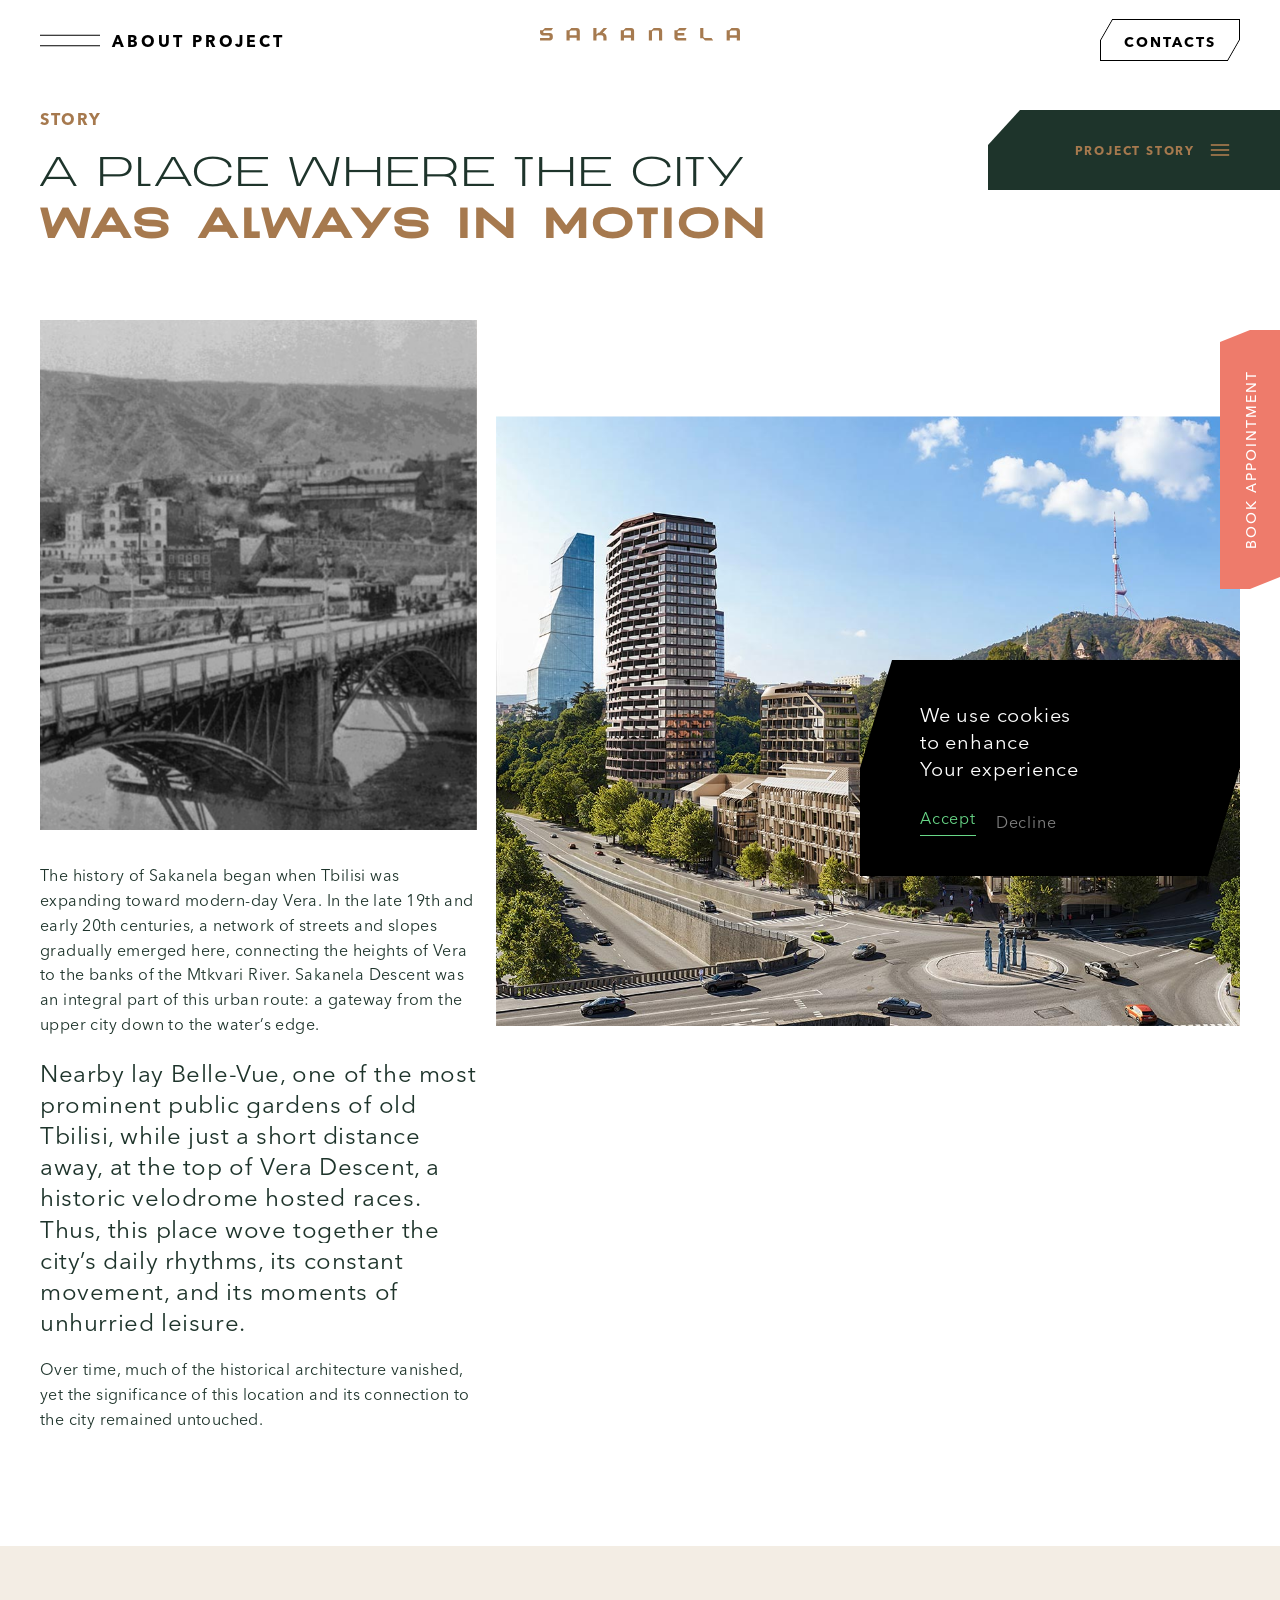
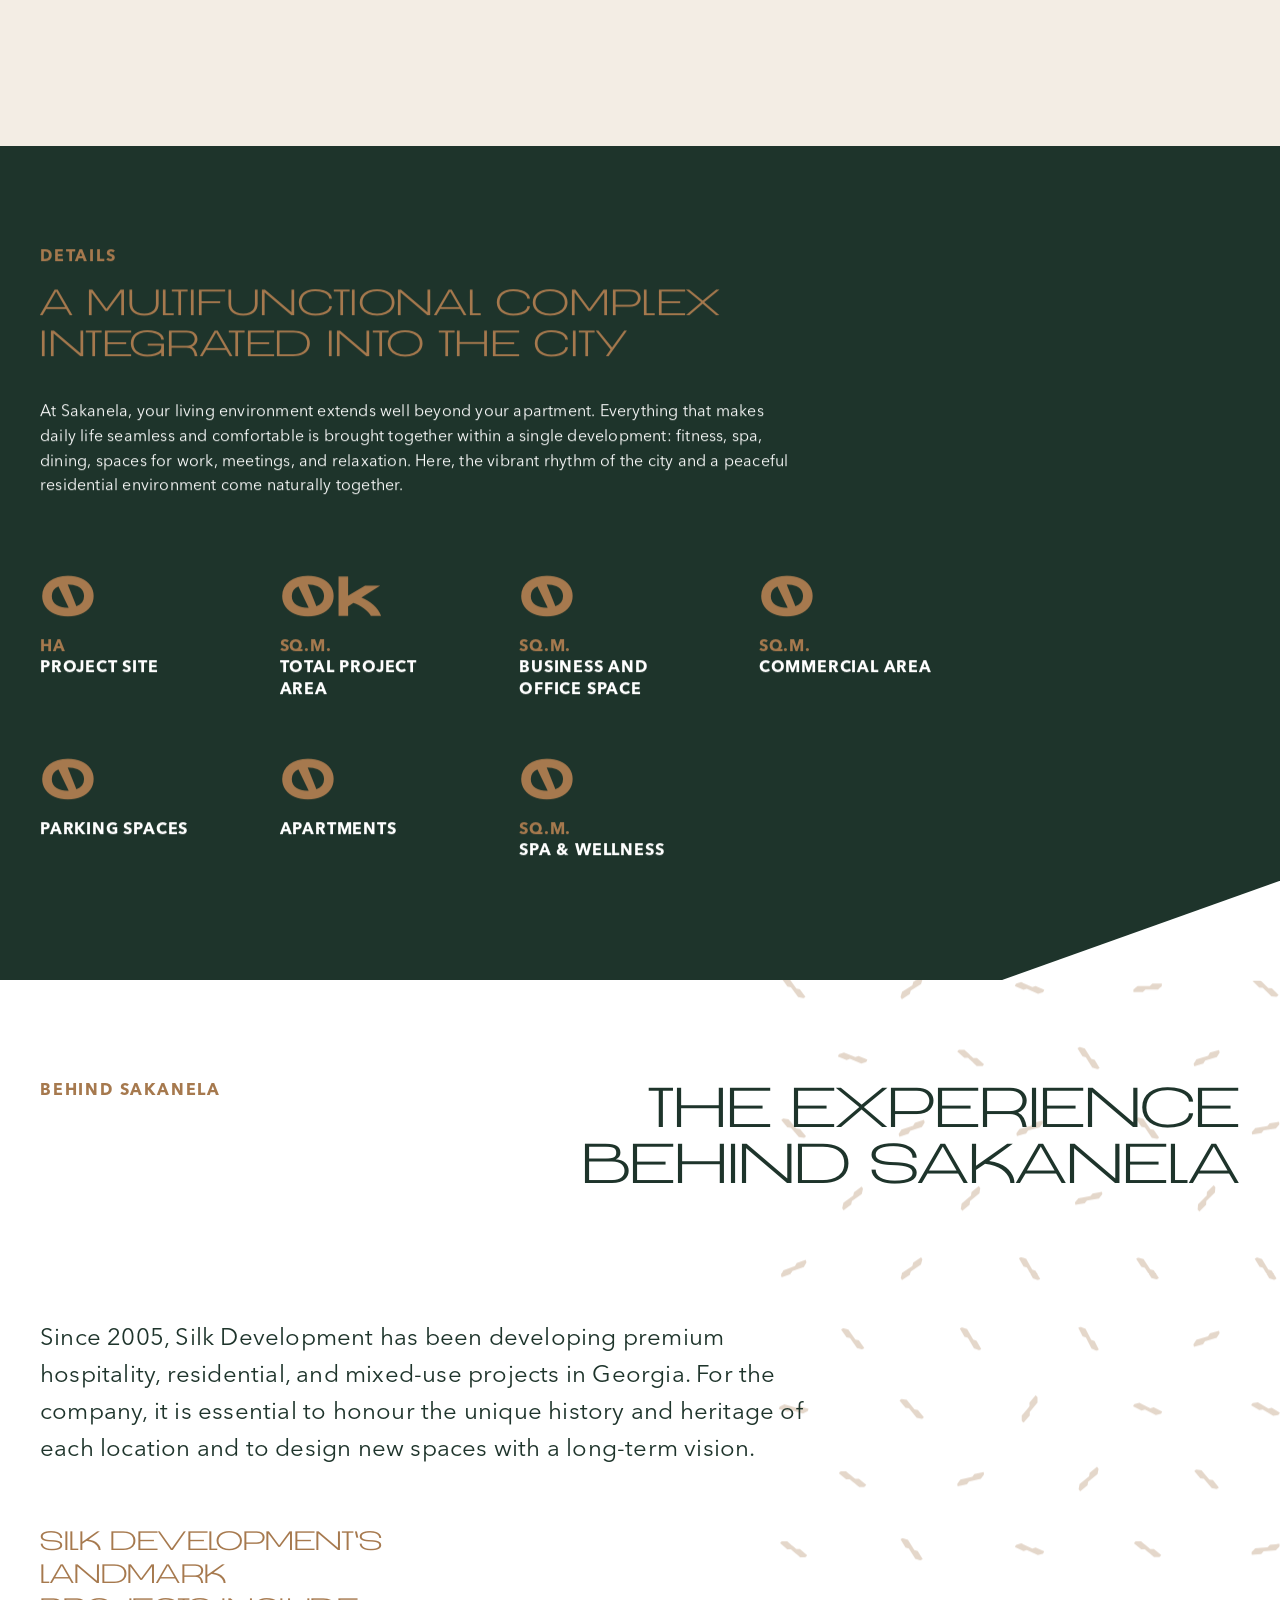
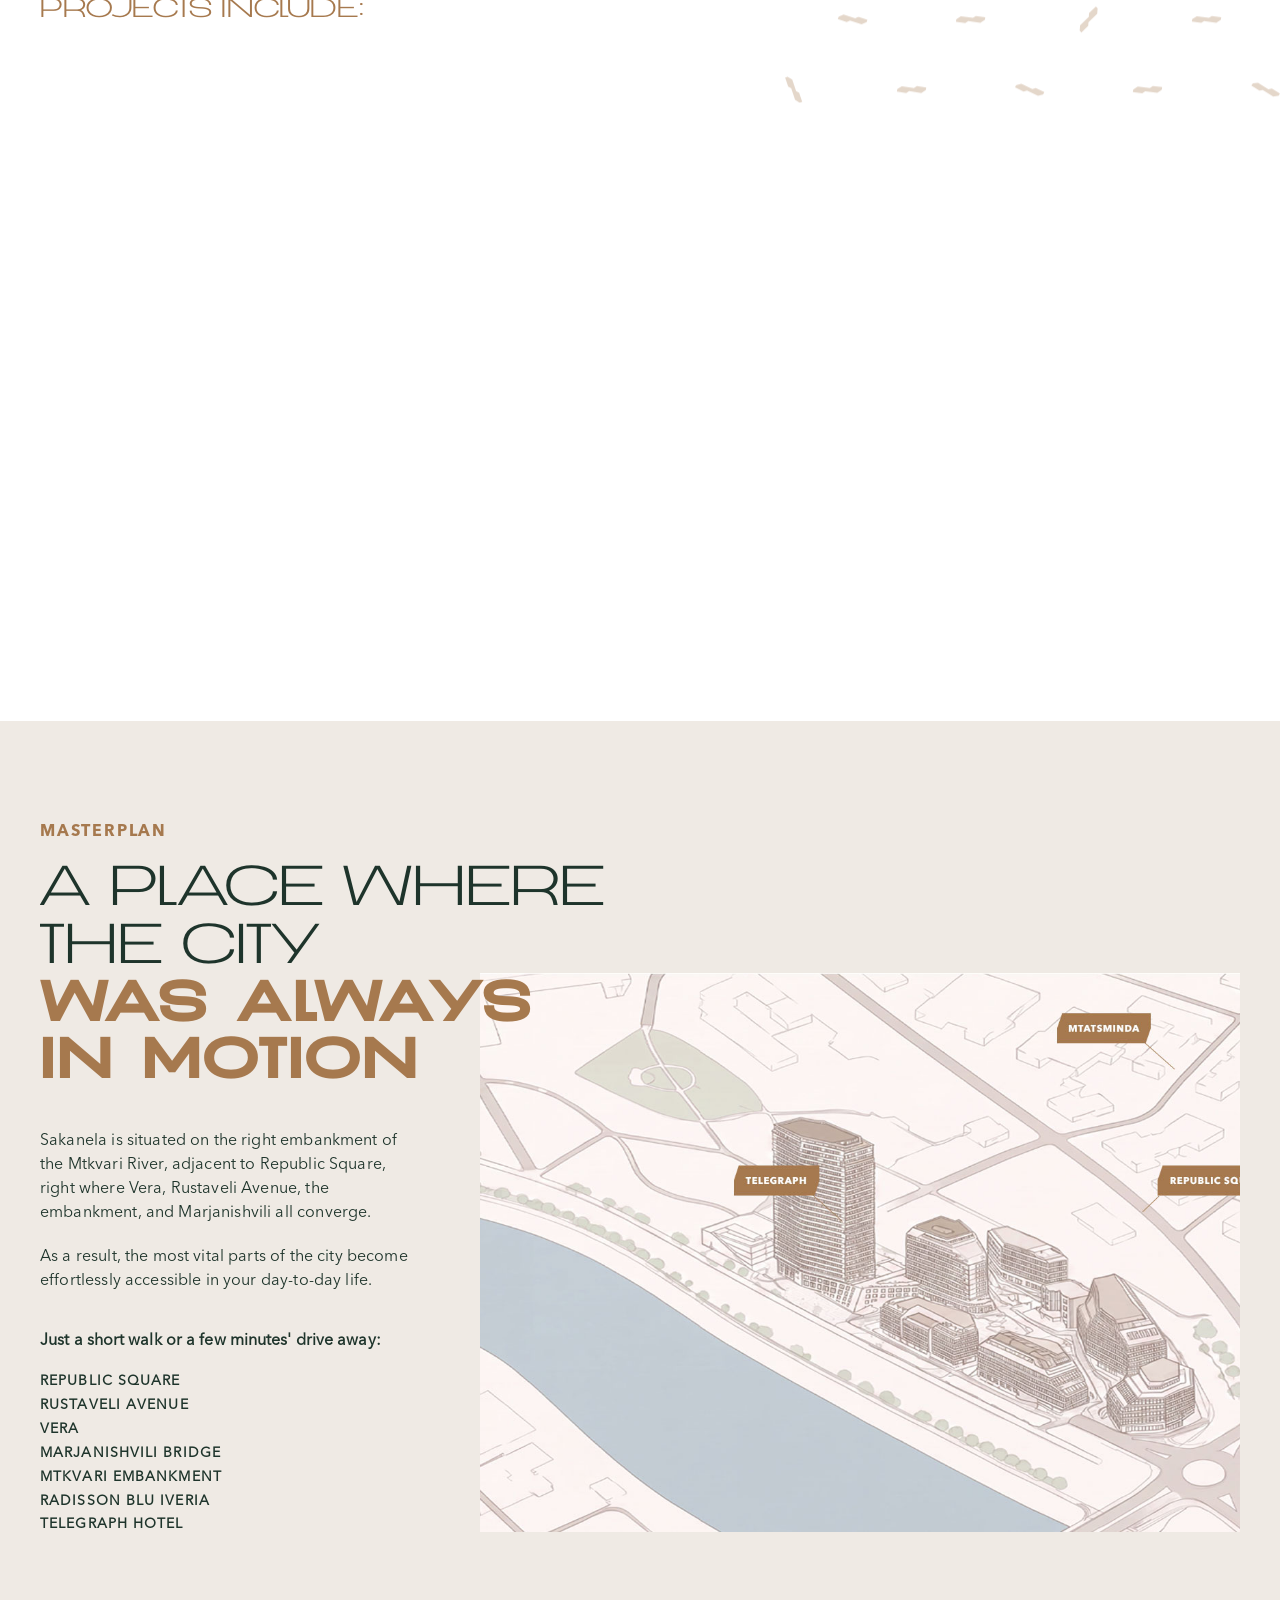
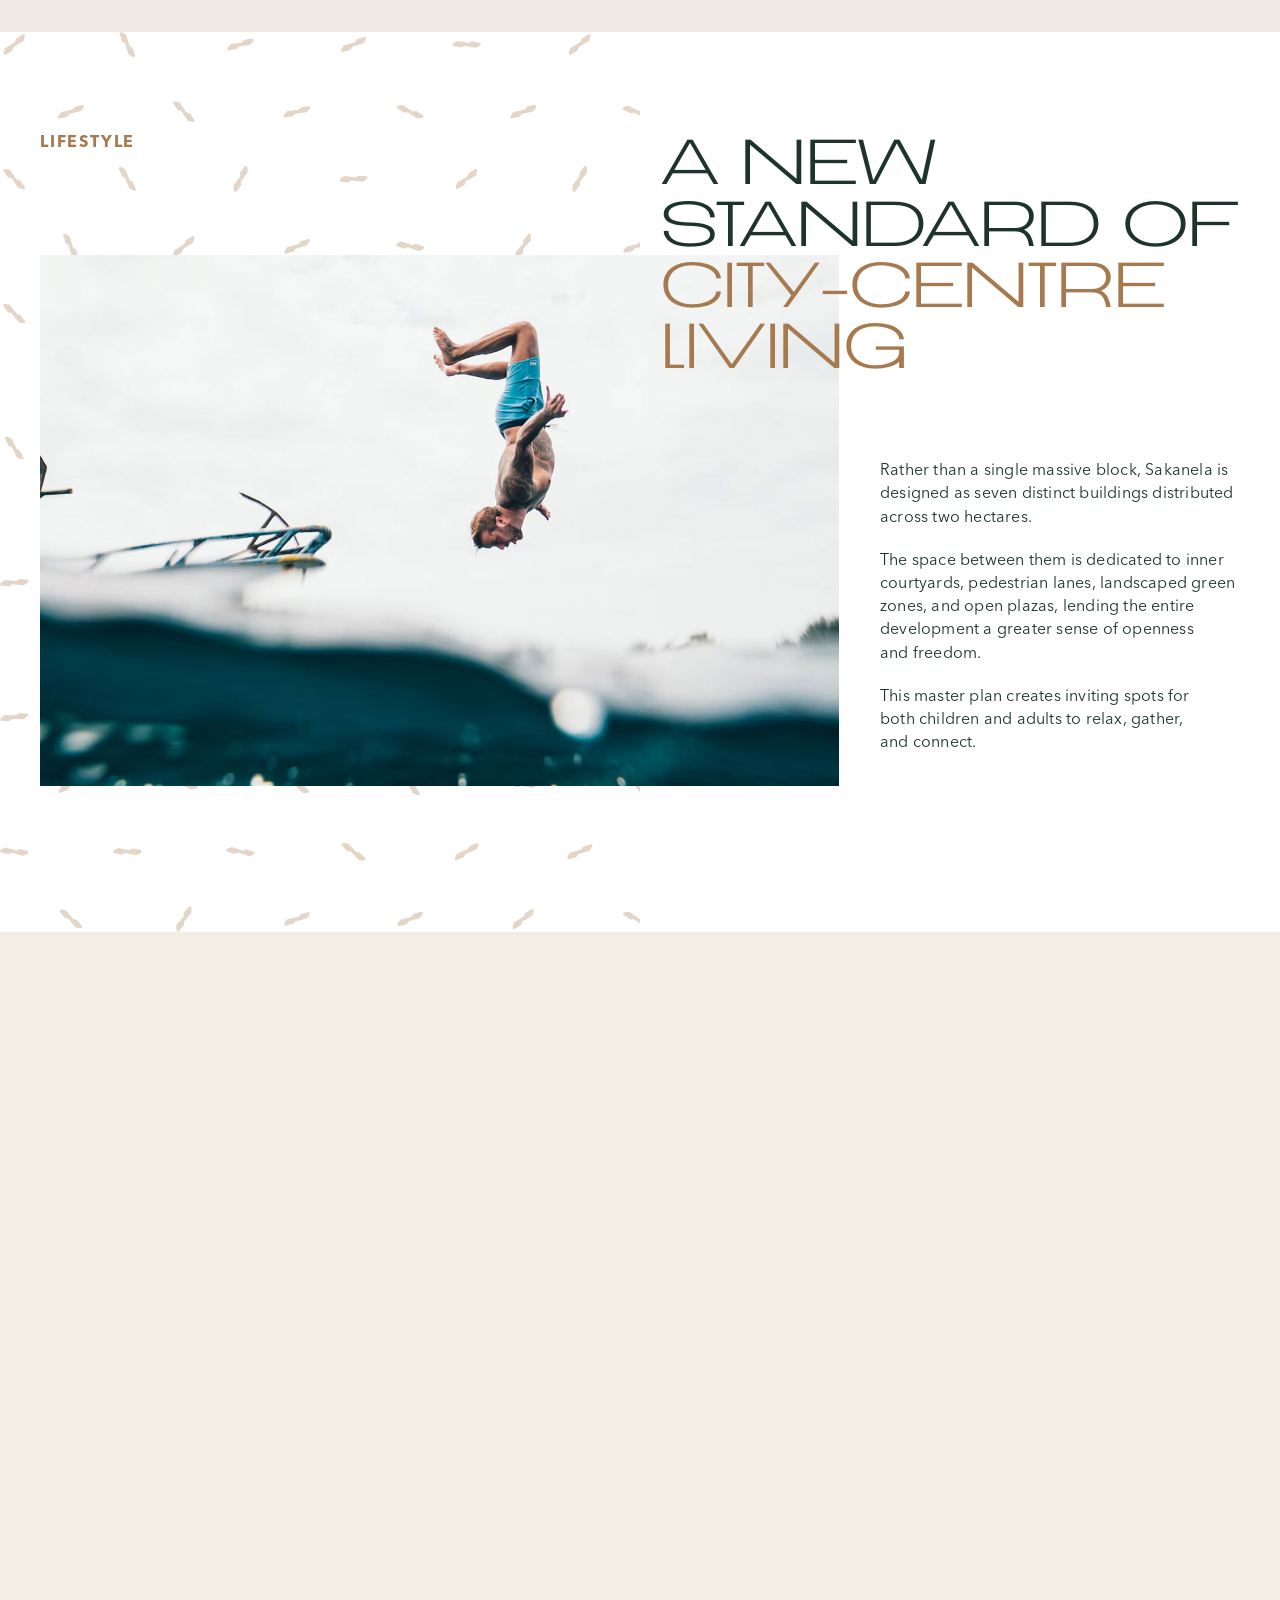
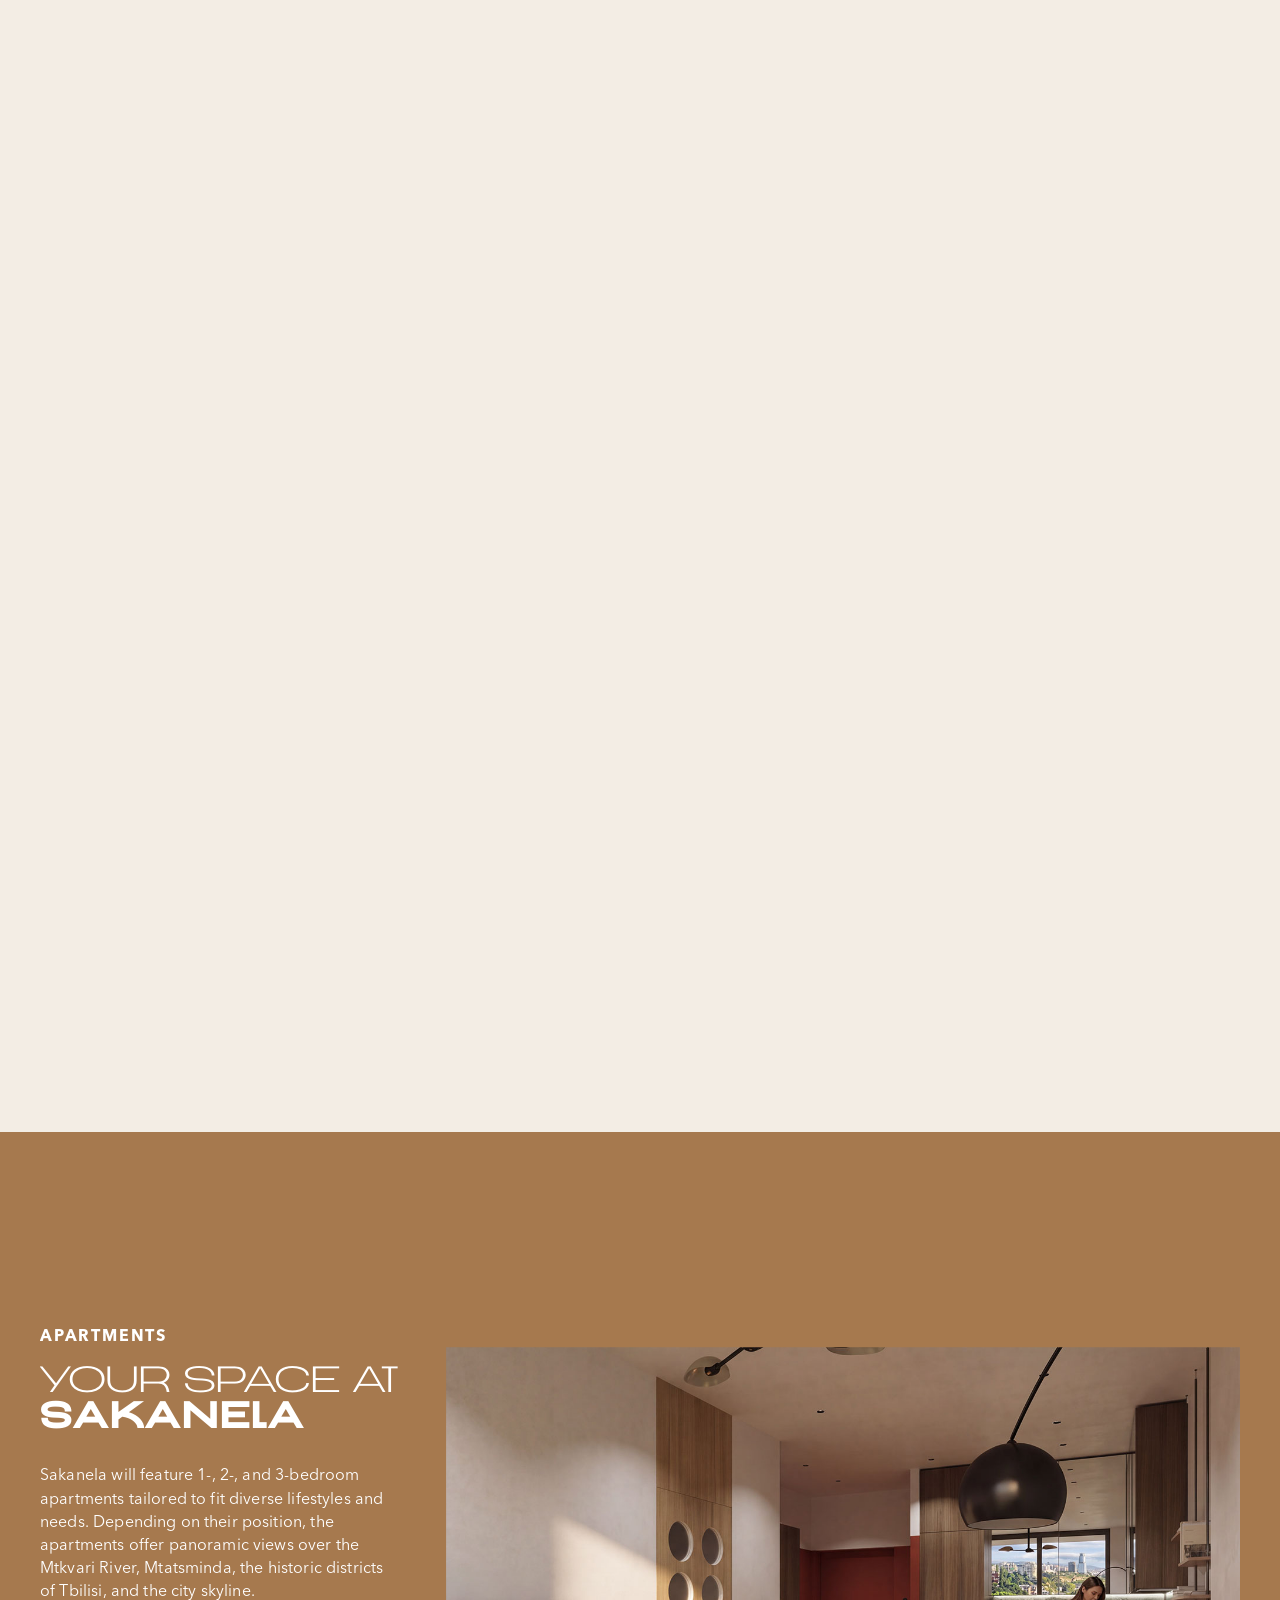
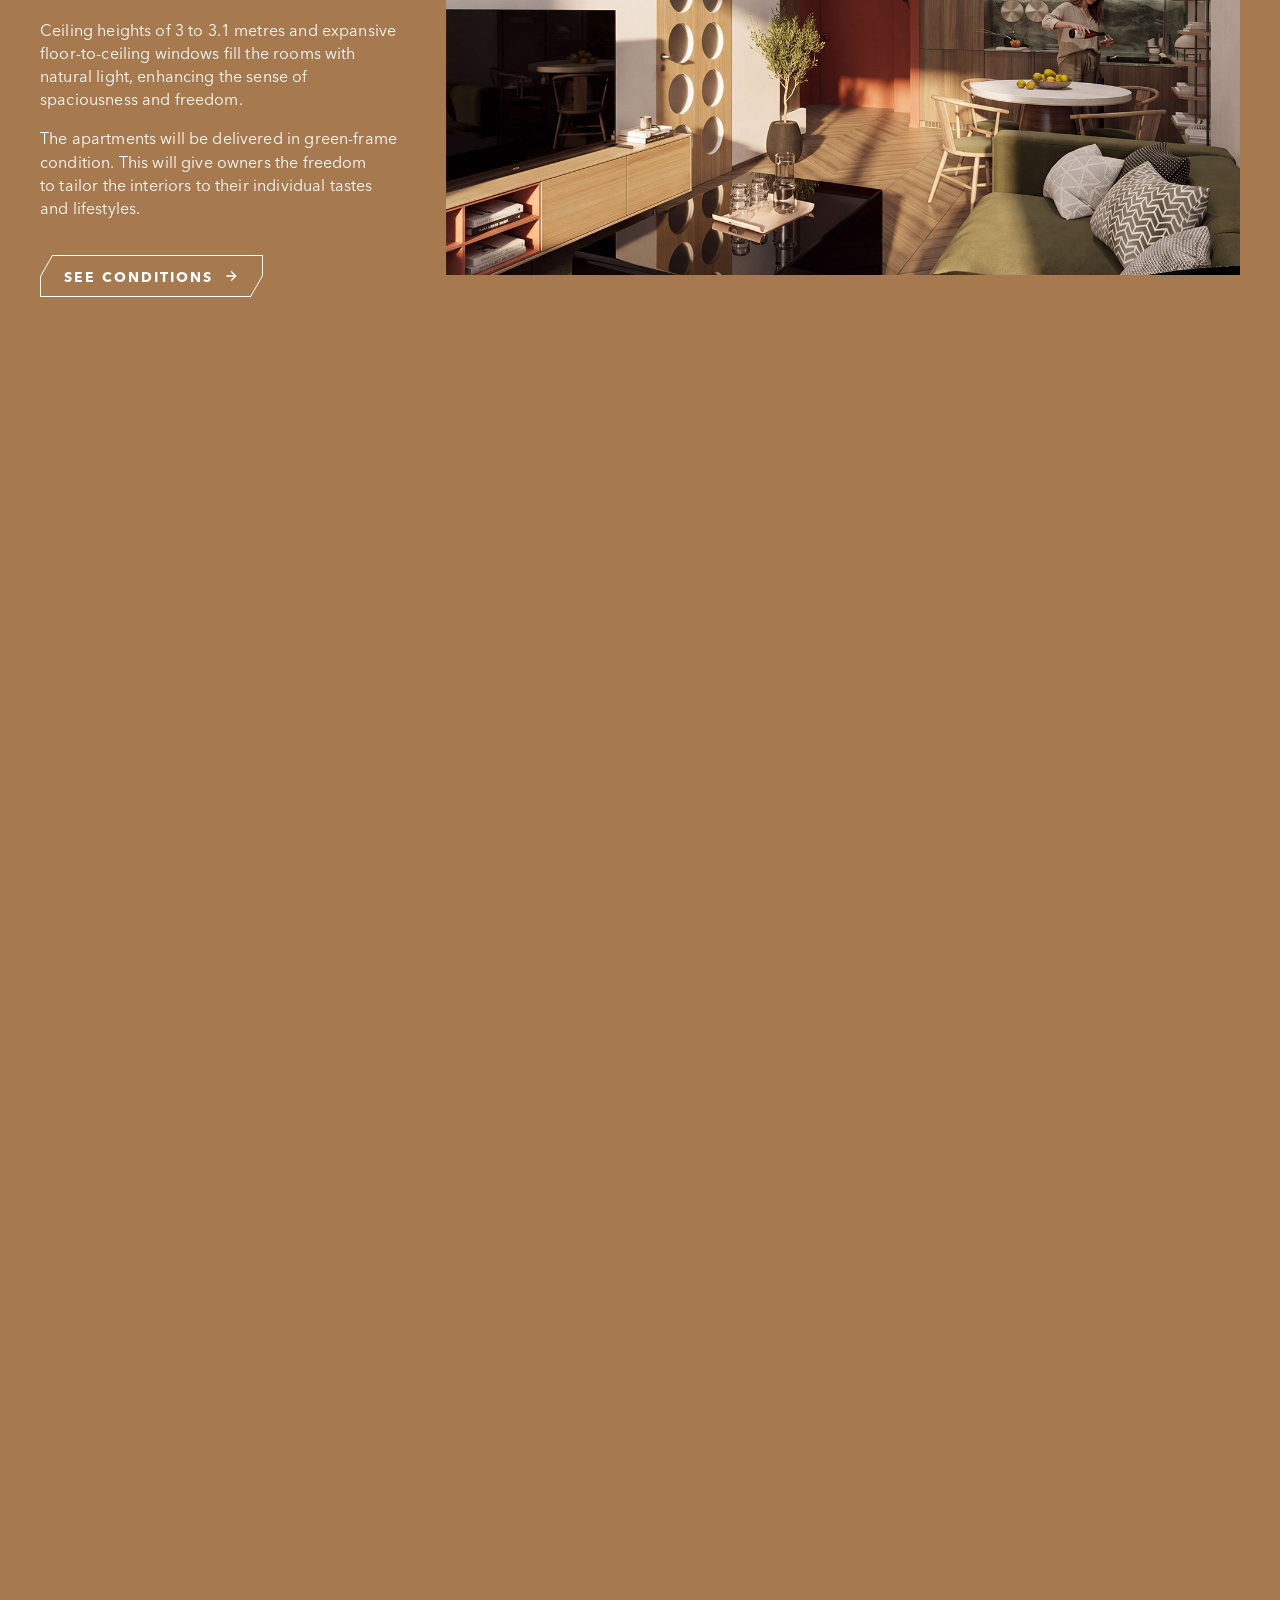
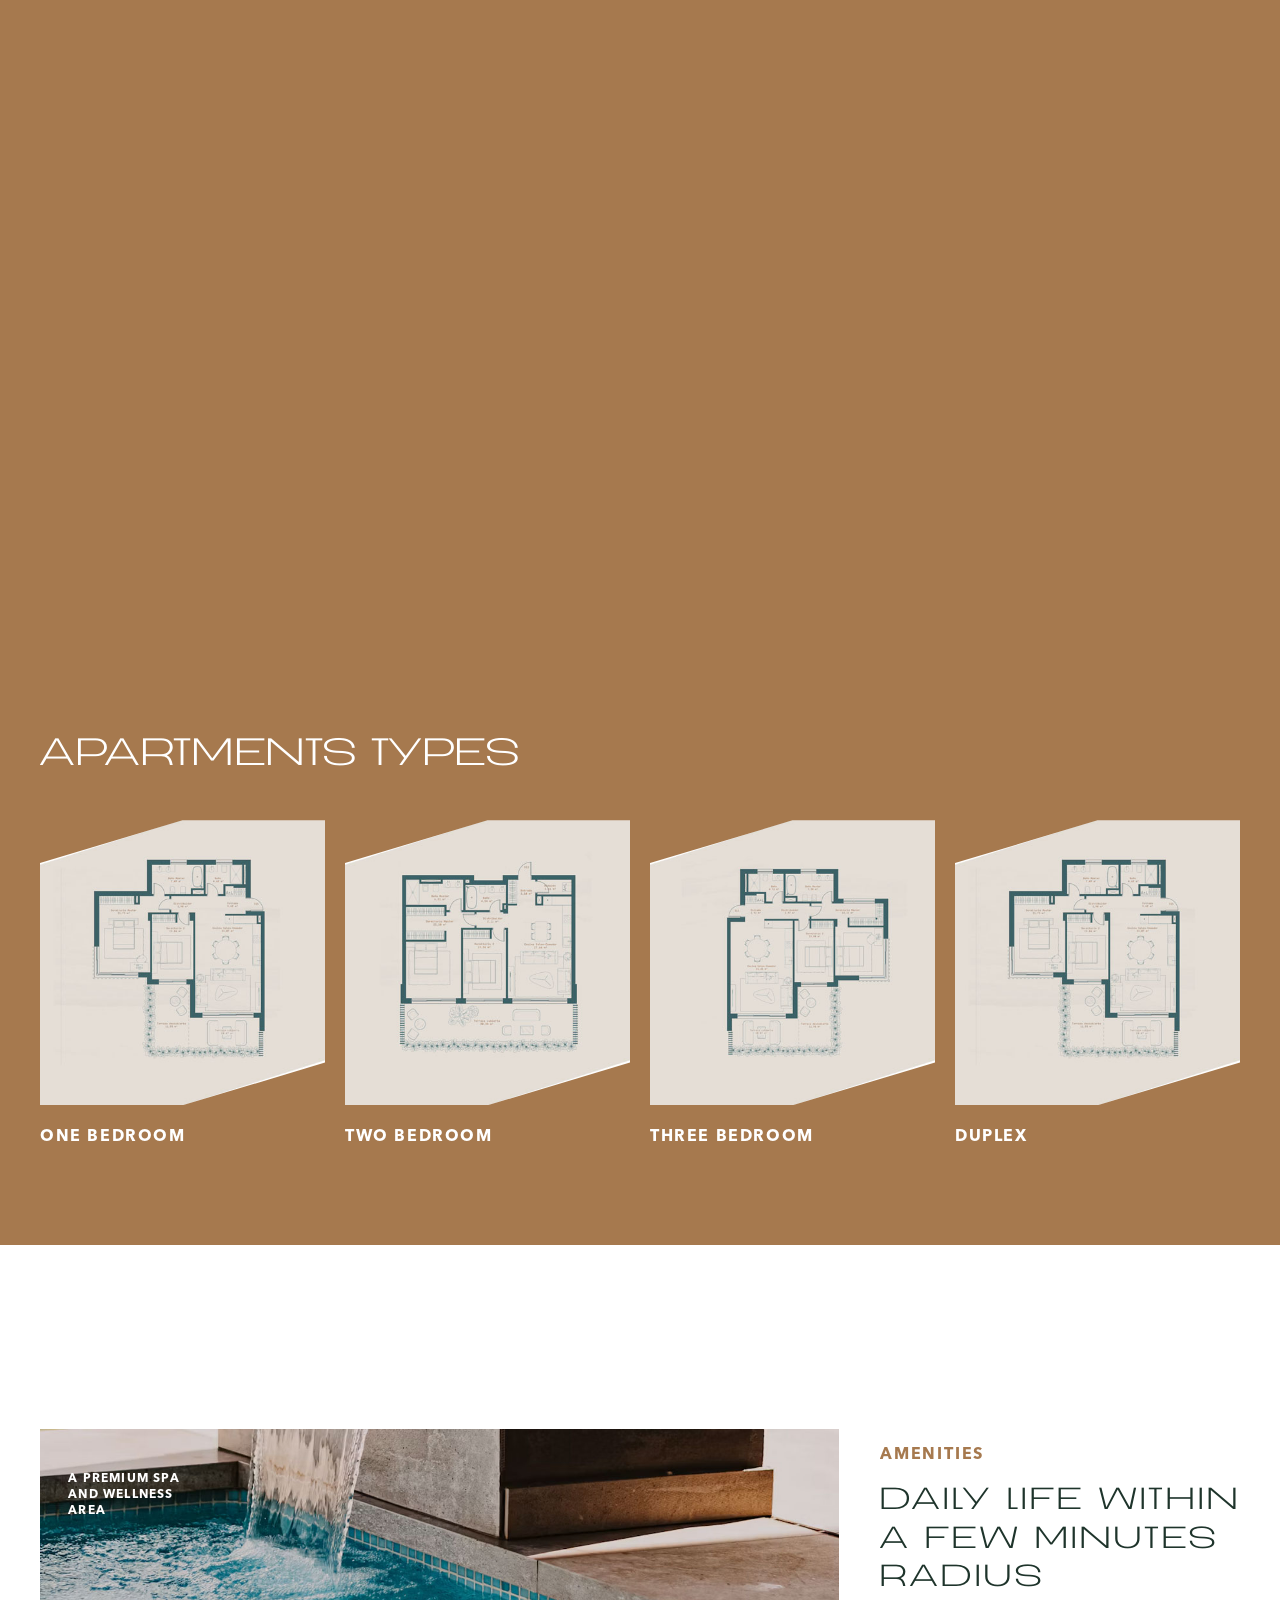
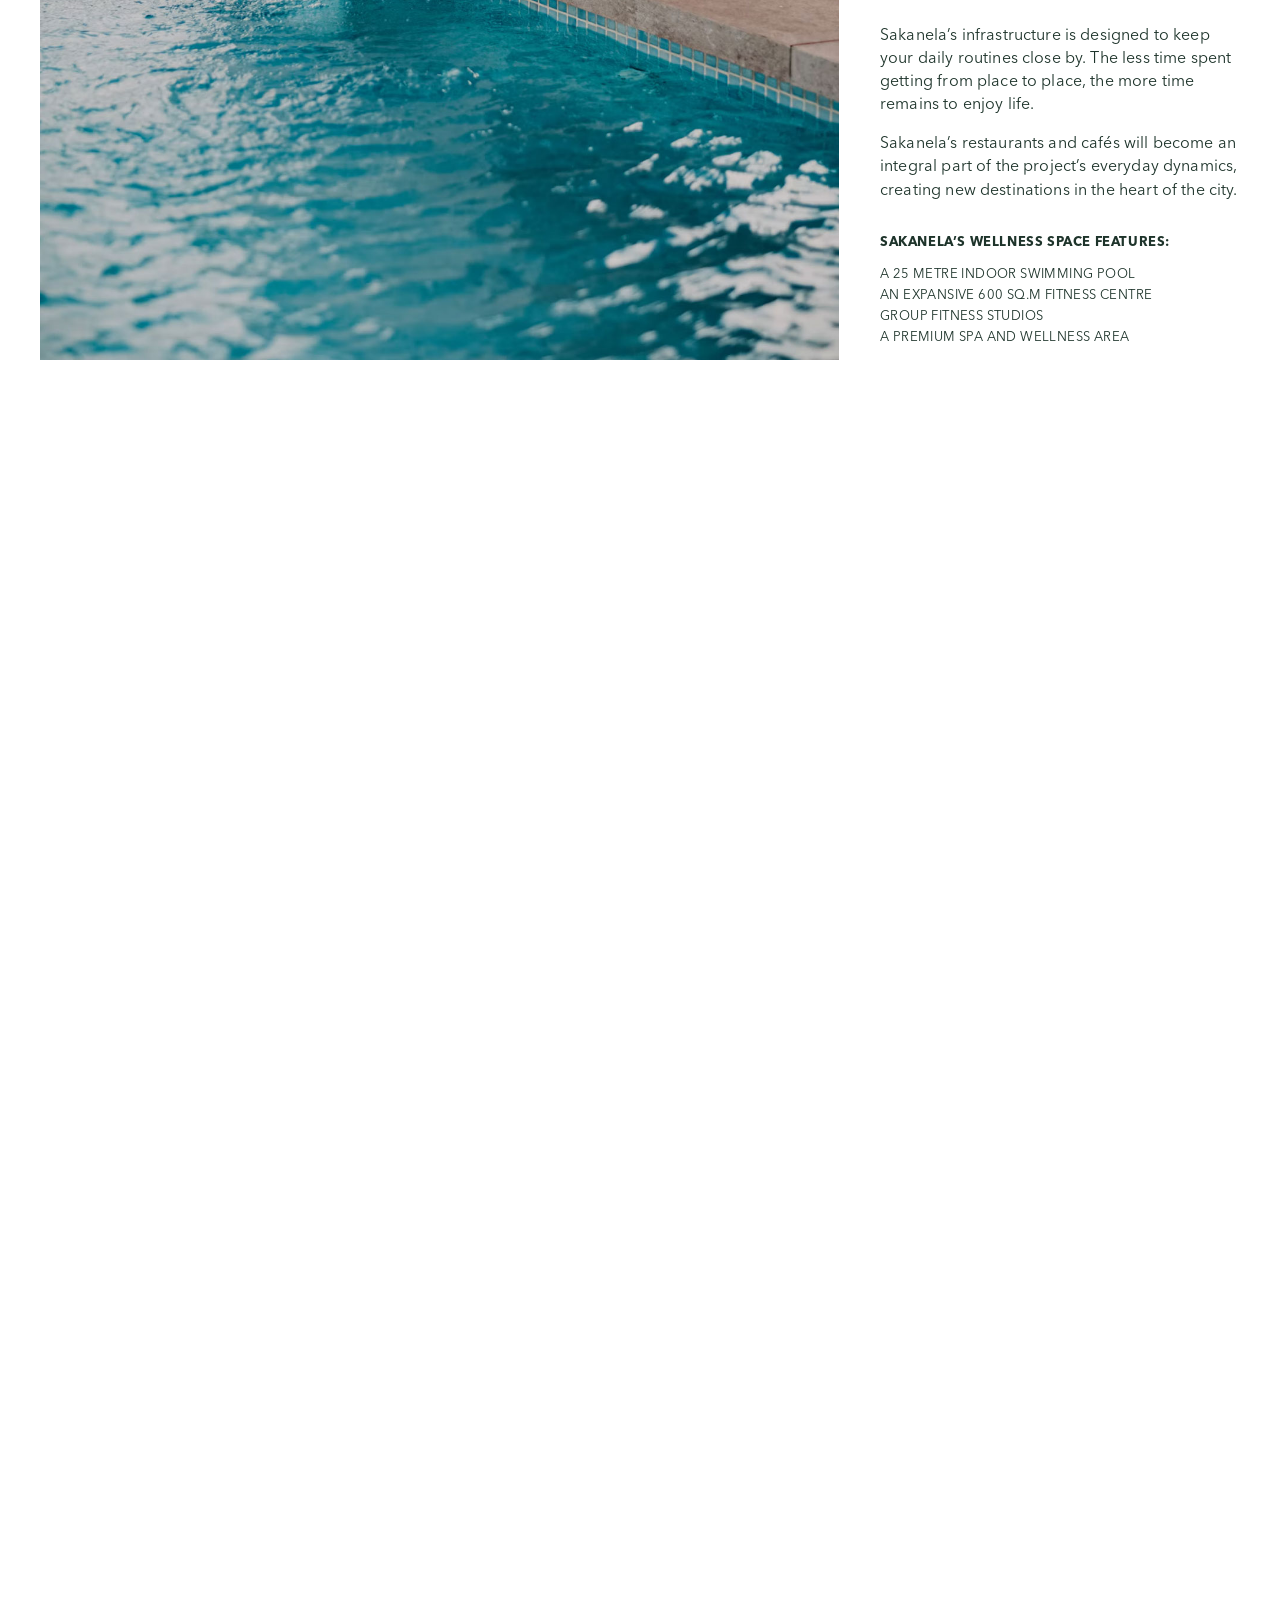
==== commit c3a9f412: "fix colors" ====
--- a/about.html
+++ b/about.html
@@ -214,16 +214,16 @@
               <figure class="about-story__figure about-story__figure--render" data-animate data-animate-delay="1">
                 <div class="about-story__slides" data-story-slider>
                   <figure class="about-story__slide" data-story-slide>
-                    <img src="./assets/15.jpg"
+                    <img src="./assets/1.jpg"
                       alt="Sakanela beside the Tbilisi skyline, with the television tower on the hill" width="1122"
                       height="920" loading="lazy" />
                   </figure>
                   <figure class="about-story__slide" data-story-slide>
-                    <img src="./assets/25.jpg"
+                    <img src="./assets/2.jpg"
                       alt="Aerial view of Sakanela along the Mtkvari River" width="1122" height="920" loading="lazy" />
                   </figure>
                   <figure class="about-story__slide" data-story-slide>
-                    <img src="./assets/32.jpg"
+                    <img src="./assets/3.jpg"
                       alt="Sakanela facade overlooking the Mtkvari River and the city" width="1122" height="920"
                       loading="lazy" />
                   </figure>
@@ -418,16 +418,16 @@
           <div class="lifestyle__media">
             <div class="lifestyle__slides">
               <figure class="lifestyle__slide" data-lifestyle-slide>
-                <img src="./assets/16.jpg"
+                <img src="./assets/12.jpg"
                   alt="Courtyard and pool framed by Sakanela’s architecture" width="1200" height="800"
                   loading="lazy" />
               </figure>
               <figure class="lifestyle__slide" data-lifestyle-slide>
-                <img src="./assets/26.jpg"
+                <img src="./assets/22.jpg"
                   alt="Outdoor pool framed by a timber deck and garden" width="1200" height="800" loading="lazy" />
               </figure>
               <figure class="lifestyle__slide" data-lifestyle-slide>
-                <img src="./assets/33.jpg"
+                <img src="./assets/32.jpg"
                   alt="Quiet office corridor with glass-walled workspaces" width="1200" height="801" loading="lazy" />
               </figure>
             </div>
@@ -495,16 +495,16 @@
           <div class="appartments__media">
             <div class="appartments__slides">
               <figure class="appartments__slide" data-appartments-slide>
-                <img src="./assets/17.jpg"
+                <img src="./assets/13.jpg"
                   alt="Daylit room with a long table and floor-to-ceiling windows" width="1200" height="800"
                   loading="lazy" />
               </figure>
               <figure class="appartments__slide" data-appartments-slide>
-                <img src="./assets/28.jpg" alt="Open interior with a kitchen and seating"
+                <img src="./assets/23.jpg" alt="Open interior with a kitchen and seating"
                   width="1200" height="800" loading="lazy" />
               </figure>
               <figure class="appartments__slide" data-appartments-slide>
-                <img src="./assets/35.jpg" alt="Calm interior finished in warm timber and stone"
+                <img src="./assets/33.jpg" alt="Calm interior finished in warm timber and stone"
                   width="1200" height="800" loading="lazy" />
               </figure>
             </div>
@@ -517,14 +517,14 @@
           <ul class="appartments__types-list">
             <li class="appartments__type">
               <figure class="appartments__type-media" data-animate="fade">
-                <img src="./assets/18.jpg" alt="Isometric view of a one bedroom apartment"
+                <img src="./assets/14.jpg" alt="Isometric view of a one bedroom apartment"
                   width="700" height="600" loading="lazy" />
               </figure>
               <p class="appartments__type-name">One bedroom</p>
             </li>
             <li class="appartments__type">
               <figure class="appartments__type-media" data-animate="fade" data-animate-delay="1">
-                <img src="./assets/27.jpg" alt="Isometric view of a two bedroom apartment"
+                <img src="./assets/24.jpg" alt="Isometric view of a two bedroom apartment"
                   width="700" height="600" loading="lazy" />
               </figure>
               <p class="appartments__type-name">Two bedroom</p>
@@ -563,17 +563,17 @@
           <div class="amenities__media">
             <div class="amenities__slides">
               <figure class="amenities__slide" data-amenities-slide>
-                <img src="./assets/19.jpg"
+                <img src="./assets/15.jpg"
                   alt="Indoor pool and timber wellness room" width="1200" height="800" loading="lazy" />
                 <figcaption class="amenities__caption">A premium spa<br />and wellness area</figcaption>
               </figure>
               <figure class="amenities__slide" data-amenities-slide>
-                <img src="./assets/29.jpg" alt="Indoor swimming pool" width="1200"
+                <img src="./assets/25.jpg" alt="Indoor swimming pool" width="1200"
                   height="800" loading="lazy" />
                 <figcaption class="amenities__caption">A 25 metre indoor<br />swimming pool</figcaption>
               </figure>
               <figure class="amenities__slide" data-amenities-slide>
-                <img src="./assets/36.jpg" alt="Fitness centre with open training floor"
+                <img src="./assets/35.jpg" alt="Fitness centre with open training floor"
                   width="1200" height="800" loading="lazy" />
                 <figcaption class="amenities__caption">An expansive 600 sq.m<br />fitness centre</figcaption>
               </figure>
@@ -652,11 +652,11 @@
         <div class="safety__viewport" data-safety-viewport>
           <div class="safety__track" data-safety-track>
             <figure class="safety__slide" data-safety-slide>
-              <img src="./assets/110.jpg"
+              <img src="./assets/16.jpg"
                 alt="Floor-to-ceiling glazing in a daylit residence" width="1200" height="800" loading="lazy" />
             </figure>
             <figure class="safety__slide" data-safety-slide>
-              <img src="./assets/210.jpg" alt="Sakanela residence exterior" width="1200" height="800"
+              <img src="./assets/26.jpg" alt="Sakanela residence exterior" width="1200" height="800"
                 loading="lazy" />
             </figure>
           </div>
--- a/style.css
+++ b/style.css
@@ -1 +1 @@
-@font-face{font-family:AvenirNextGeoRegular;src:url(./assets/AvenirNextGeorgian-Regular.otf) format("opentype");font-weight:100 400;font-style:normal;font-display:swap}@font-face{font-family:AvenirNextGeoMedium;src:url(./assets/AvenirNextGeorgian-Medium.otf) format("opentype");font-weight:500;font-style:normal;font-display:swap}@font-face{font-family:AvenirNextGeoBold;src:url(./assets/AvenirNextGeorgian-Bold.otf) format("opentype");font-weight:600 700;font-style:normal;font-display:swap}@font-face{font-family:SSOldburgMTLight;src:url(./assets/SS%20Oldburg%20MT%20-%20Light.otf) format("opentype");font-weight:100 400;font-style:normal;font-display:swap}@font-face{font-family:SSOldburgMTBold;src:url(./assets/SS%20Oldburg%20MT%20-%20Bold.otf) format("opentype");font-weight:500 700;font-style:normal;font-display:swap}*,*:before,*:after{box-sizing:border-box}*{margin:0}html{-webkit-text-size-adjust:100%;hanging-punctuation:first last;interpolate-size:allow-keywords}html:focus-within{scroll-behavior:smooth}body{min-height:100vh;line-height:1.5;text-rendering:optimizeLegibility}img,picture,video,canvas,svg{display:block;max-width:100%}img{height:auto}input,button,textarea,select{font:inherit;color:inherit}button{cursor:pointer;background:none;border:0}a{color:inherit}h1,h2,h3,h4,p{overflow-wrap:pretty;text-wrap:pretty}ul[class],ol[class]{list-style:none;padding:0}:focus-visible{outline:2px solid var(--color-accent);outline-offset:3px}::selection{background:var(--color-accent);color:var(--color-inverse)}@media(prefers-reduced-motion:reduce){html:focus-within{scroll-behavior:auto}*,*:before,*:after{animation-duration:.01ms!important;animation-iteration-count:1!important;transition-duration:.01ms!important;scroll-behavior:auto!important}}:root{--color-bg: #f3ede4;--color-bg-elevated: #faf7f2;--color-ink: #1c1916;--color-ink-soft: #4a453f;--color-muted: #7a736a;--color-line: #d9d0c4;--color-accent: #c2410c;--color-accent-deep: #9a3412;--color-sage: #4d5c4a;--color-loader: #1e3a32;--color-paper: #e8dfd2;--color-inverse: #f3ede4;--color-danger: #b42318;--color-success: #3f6b4a;--color-black: #000;--color-white: #fff;--color-active-link: #a6794e;--font-display: SSOldburgMTLight;--font-display-bold: SSOldburgMTBold;--font-body: AvenirNextGeoRegular;--font-body-medium: AvenirNextGeoMedium;--font-body-bold: AvenirNextGeoBold;--header-height: 80px;--gutter: 40px;--radius-md: 12px;--shadow-soft: 0 18px 40px rgba(28, 25, 22, .08);--ease-out: cubic-bezier(.22, 1, .36, 1)}body{font-family:var(--font-body);font-weight:400;font-size:16px;color:var(--color-ink);background-color:var(--color-bg)}h1,h2,h3,.display{font-family:var(--font-body);font-weight:600;line-height:1.15;letter-spacing:-.5px;color:var(--color-ink)}h1,.display-xl{font-size:clamp(44px,24.1104972376px + 5.3038674033vw,92px);font-weight:500}h2{font-size:clamp(32px,23.7127071823px + 2.2099447514vw,52px)}h3{font-size:clamp(22px,18.6850828729px + .8839779006vw,30px);letter-spacing:-.5px}.lede{font-size:clamp(18px,16.3425414365px + .4419889503vw,22px);color:var(--color-ink-soft);max-width:640px}.eyebrow{display:inline-flex;align-items:center;gap:12px;font-family:var(--font-body);font-size:12px;font-weight:500;letter-spacing:2px;text-transform:uppercase;color:var(--color-accent)}.eyebrow:before{content:"";width:24px;height:1px;background:currentColor}.prose{max-width:640px;color:var(--color-ink-soft)}.prose p+p{margin-top:16px}@keyframes fade-up{0%{opacity:0;transform:translateY(20px)}to{opacity:1;transform:translateY(0)}}@keyframes fade-in{0%{opacity:0}to{opacity:1}}@keyframes ken-burns{0%{transform:scale(1)}to{transform:scale(1.08)}}@keyframes draw-line{0%{transform:scaleX(0)}to{transform:scaleX(1)}}[data-animate]{opacity:0;transform:translateY(24px);transition:opacity .7s var(--ease-out),transform .7s var(--ease-out)}[data-animate].is-visible{opacity:1;transform:none}[data-animate=fade]{transform:none}[data-animate-delay="1"]{transition-delay:80ms}[data-animate-delay="2"]{transition-delay:.16s}[data-animate-delay="3"]{transition-delay:.24s}[data-animate].is-line-reveal,[data-animate].is-line-reveal-host{opacity:1;transform:none;transition:none}.is-line-reveal:not(.is-line-reveal-ready){visibility:hidden}.line-reveal__line,.line-reveal__line-mask{display:block}.line-reveal__line-mask{overflow:hidden}@media(prefers-reduced-motion:reduce){[data-animate]{opacity:1;transform:none;transition:none}.is-line-reveal:not(.is-line-reveal-ready){visibility:visible}}.btn{--cut: 12px;--bw: 1px;--slant-x: .58px;--slant-y: .27px;position:relative;z-index:0;display:inline-flex;align-items:center;justify-content:center;gap:10px;padding:12px 24px;border:none;border-radius:0;background:transparent;cursor:pointer;font-family:var(--font-body-bold);font-weight:700;font-size:14px;letter-spacing:2px;color:#fff;height:42px;text-transform:uppercase;text-decoration:none;transition:opacity .16s ease,color .4s cubic-bezier(.4,0,.2,1)}.btn svg,.btn .icon,.btn .btn__icon,.btn .btn__arrow{position:relative;z-index:1;width:16px;height:16px;flex-shrink:0;stroke:currentColor}.btn .btn__arrow svg{width:100%;height:100%}.btn .btn__label{position:relative;z-index:1;transition:transform .4s cubic-bezier(.4,0,.2,1)}.btn>svg,.btn>.icon,.btn>.btn__icon,.btn>.btn__arrow{transition:transform .4s cubic-bezier(.4,0,.2,1)}.btn:hover,.btn:focus-visible{opacity:.9}.btn--outline{color:#fff;background:transparent;clip-path:polygon(var(--cut) 0,100% 0,100% 50%,calc(100% - var(--cut)) 100%,0 100%,0 50%)}.btn--outline:before{content:"";position:absolute;top:0;right:0;bottom:0;left:0;z-index:-1;background-color:#fff;pointer-events:none;clip-path:polygon(evenodd,var(--cut) 0,100% 0,100% 50%,calc(100% - var(--cut)) 100%,0 100%,0 50%,var(--cut) 0,calc(var(--cut) + var(--slant-x)) var(--bw),calc(100% - var(--bw)) var(--bw),calc(100% - var(--bw)) calc(50% - var(--slant-y)),calc(100% - var(--cut) - var(--slant-x)) calc(100% - var(--bw)),var(--bw) calc(100% - var(--bw)),var(--bw) calc(50% + var(--slant-y)),calc(var(--cut) + var(--slant-x)) var(--bw))}.btn--outline:after{content:"";position:absolute;top:0;right:0;bottom:0;left:0;z-index:-1;background:#fff;pointer-events:none;transform:translate(-101%);transition:transform .4s cubic-bezier(.4,0,.2,1)}.btn--outline:hover,.btn--outline:focus-visible{opacity:1;color:#a6794e}.btn--outline:hover:after,.btn--outline:focus-visible:after{transform:translate(0)}.btn--outline:hover .btn__label,.btn--outline:focus-visible .btn__label{transform:translate(-2px)}.btn--outline:hover>svg,.btn--outline:hover>.icon,.btn--outline:hover>.btn__icon,.btn--outline:hover>.btn__arrow,.btn--outline:focus-visible>svg,.btn--outline:focus-visible>.icon,.btn--outline:focus-visible>.btn__icon,.btn--outline:focus-visible>.btn__arrow{transform:translate(6px)}.btn--primary{color:#fff;background-color:#a6794e;clip-path:polygon(var(--cut) 0,100% 0,100% 50%,calc(100% - var(--cut)) 100%,0 100%,0 50%)}.btn--primary:before{content:none}.btn--primary:after{content:"";position:absolute;top:0;right:0;bottom:0;left:0;z-index:-1;background:#8c6540;pointer-events:none;transform:translate(-101%);transition:transform .4s cubic-bezier(.4,0,.2,1)}.btn--primary:hover,.btn--primary:focus-visible{opacity:1}.btn--primary:hover:after,.btn--primary:focus-visible:after{transform:translate(0)}.btn--primary:hover .btn__label,.btn--primary:focus-visible .btn__label{transform:translate(-2px)}.btn--primary:hover>svg,.btn--primary:hover>.icon,.btn--primary:hover>.btn__icon,.btn--primary:hover>.btn__arrow,.btn--primary:focus-visible>svg,.btn--primary:focus-visible>.icon,.btn--primary:focus-visible>.btn__icon,.btn--primary:focus-visible>.btn__arrow{transform:translate(6px)}@media(prefers-reduced-motion:reduce){.btn,.btn:after,.btn .btn__label,.btn>svg,.btn>.icon,.btn>.btn__icon,.btn>.btn__arrow{transition:none}}.site-header__contact:before{background-color:currentColor}.site-header__contact:after{background-color:currentColor}.site-header__contact:hover{color:#fff!important}.site-header__contact:hover:before{background-color:#a6794e}.site-header__contact:hover:after{background-color:#a6794e}.card{display:flex;flex-direction:column;height:100%;background:var(--color-bg-elevated);border:1px solid var(--color-line);border-radius:20px;overflow:hidden;transition:transform .52s cubic-bezier(.22,1,.36,1),box-shadow .52s cubic-bezier(.22,1,.36,1)}.card:hover{transform:translateY(-4px);box-shadow:0 18px 40px #1c191614}.card__media{position:relative;aspect-ratio:4/3;overflow:hidden;background:var(--color-paper)}.card__media img,.card__media svg{width:100%;height:100%;object-fit:cover}.card__body{display:flex;flex-direction:column;gap:12px;padding:24px;flex:1}.card__meta{font-size:12px;letter-spacing:2px;text-transform:uppercase;color:var(--color-muted)}.card__title{font-size:24px}.card__text{color:var(--color-ink-soft)}.card--quiet{background:transparent;border:0}.card--quiet:hover{transform:none;box-shadow:none}.card--quiet .card__body{padding-inline:0}.nav-toggle{position:relative;z-index:151;justify-self:start;grid-column:1;display:inline-flex;align-items:center;gap:12px;min-height:44px;padding:0;color:#fff}.nav-toggle__bars{display:block;width:40px;height:6px;overflow:visible}@media(min-width:1024px){.nav-toggle__bars{width:60px;height:11px}}@media(min-width:1024px){.nav-toggle__bar-shift{transform:translateY(5px)}}.nav-toggle__bar{transform-box:fill-box;transform-origin:center;transition:transform .28s ease,opacity .16s ease}.nav-toggle__label{display:none}@media(min-width:1024px){.nav-toggle__label{display:block}}.nav-toggle__label{font-size:16px;font-weight:500;font-family:var(--font-body-bold);letter-spacing:3px;text-transform:uppercase}.nav-toggle[aria-expanded=true] .nav-toggle__bar--top{transform:translateY(1.75px) rotate(45deg)}@media(min-width:1024px){.nav-toggle[aria-expanded=true] .nav-toggle__bar--top{transform:translateY(3.75px) rotate(45deg)}}.nav-toggle[aria-expanded=true] .nav-toggle__bar--bottom{transform:translateY(-2.75px) rotate(-45deg)}@media(min-width:1024px){.nav-toggle[aria-expanded=true] .nav-toggle__bar--bottom{transform:translateY(-6.75px) rotate(-45deg)}}.site-nav{position:fixed;top:0;left:0;z-index:150;display:flex;flex-direction:column;align-items:flex-start;justify-content:center;width:100%;height:100%;height:100dvh;background:#c0b7ae;color:var(--color-ink);visibility:hidden;pointer-events:none;transform:translate3d(0,-100%,0);will-change:transform;transition:transform .52s cubic-bezier(.22,1,.36,1)}.site-nav.is-open{visibility:visible;pointer-events:auto;transform:translateZ(0)}.site-nav.is-closing{visibility:visible;pointer-events:none;transform:translate3d(0,-100%,0)}.site-nav__list{display:flex;flex-direction:column;align-items:flex-start;padding:0 20px!important}@media(min-width:1024px){.site-nav__list{padding:0 40px!important}}.site-nav__list{margin-bottom:60px}@media(min-width:1024px){.site-nav__list{margin-bottom:0}}.site-nav__list>li{opacity:0;transform:translate3d(0,44px,0);transition:opacity .35s ease,transform .35s ease;transition-delay:0s}.site-nav.is-open .site-nav__list>li{opacity:1;transform:translateZ(0)}.site-nav.is-open .site-nav__list>li:nth-child(1){transition:opacity .55s cubic-bezier(.22,1,.36,1),transform .7s cubic-bezier(.22,1,.36,1);transition-delay:.28s}.site-nav.is-open .site-nav__list>li:nth-child(2){transition:opacity .6s cubic-bezier(.22,1,.36,1),transform .85s cubic-bezier(.22,1,.36,1);transition-delay:.4s}.site-nav.is-open .site-nav__list>li:nth-child(3){transition:opacity .65s cubic-bezier(.22,1,.36,1),transform 1s cubic-bezier(.22,1,.36,1);transition-delay:.52s}.site-nav.is-open .site-nav__list>li:nth-child(4){transition:opacity .7s cubic-bezier(.22,1,.36,1),transform 1.1s cubic-bezier(.22,1,.36,1);transition-delay:.64s}.site-nav.is-open .site-nav__list>li:nth-child(5){transition:opacity .75s cubic-bezier(.22,1,.36,1),transform 1.2s cubic-bezier(.22,1,.36,1);transition-delay:.76s}.site-nav.is-closing .site-nav__list>li{opacity:0;transform:translate3d(0,20px,0);transition:opacity .2s ease,transform .25s ease;transition-delay:0s}.site-nav__link{position:relative;display:inline-block;overflow:hidden;text-transform:uppercase;text-decoration:none;font-family:var(--font-display);font-size:clamp(28px,9.7679558011px + 4.861878453vw,72px);letter-spacing:8px;color:var(--color-black);transition:color .16s ease;line-height:1.2}.site-nav__link.is-active{color:var(--color-active-link)}.site-nav__link:hover .site-nav__spin,.site-nav__link:focus-visible .site-nav__spin{transform:translateY(-100%)}.site-nav__footer{position:absolute;inset-inline:0;bottom:20px}@media(min-width:1024px){.site-nav__footer{bottom:40px}}.site-nav__footer{display:flex;flex-wrap:wrap;align-items:flex-start;gap:28px clamp(40px,6vw,96px);padding:0 20px clamp(32px,4vw,48px)}@media(min-width:1024px){.site-nav__footer{padding:0 40px clamp(32px,4vw,48px)}}.site-nav__footer{opacity:0;transform:translate3d(0,24px,0);transition:opacity .45s ease,transform .5s ease;transition-delay:0s}.site-nav.is-open .site-nav__footer{opacity:1;transform:translateZ(0);transition:opacity .6s cubic-bezier(.22,1,.36,1),transform .75s cubic-bezier(.22,1,.36,1);transition-delay:.45s}.site-nav.is-closing .site-nav__footer{opacity:0;transform:translate3d(0,16px,0);transition:opacity .2s ease,transform .25s ease;transition-delay:0s}.site-nav__contact{display:flex;flex-direction:column;gap:6px;min-width:min-content}.site-nav__contact-label{margin:0;font-family:var(--font-body);font-size:15px;font-weight:400;line-height:1.3;letter-spacing:.4px;color:var(--color-black)}.site-nav__contact-value,.site-nav__social{font-family:var(--font-body-medium);font-size:16px;font-weight:700;line-height:1.4;letter-spacing:.3px;color:var(--color-black)}.site-nav__contact-value{width:fit-content;text-decoration:none;border-bottom:1px solid currentColor;padding-bottom:2px;transition:opacity .16s ease}.site-nav__contact-value:hover,.site-nav__contact-value:focus-visible{opacity:.62}.site-nav__social{display:flex;flex-wrap:wrap;align-items:center;margin:0}.site-nav__social a{text-decoration:none;transition:opacity .16s ease}.site-nav__social a:hover,.site-nav__social a:focus-visible{opacity:.62}.site-nav__social li+li:before{content:"/";margin-inline:12px}.site-nav__languages{position:absolute;top:0;right:40px;display:flex;align-items:center;height:var(--header-height);gap:10px}.site-nav__language{--cut: 10px;--bw: 1px;--c: calc(var(--cut) - var(--bw) * .4142);position:relative;z-index:1;display:inline-flex;align-items:center;justify-content:center;min-width:50px;height:40px;padding:0 10px;color:var(--color-black);font-family:var(--font-body-medium);font-size:14px;font-weight:500;letter-spacing:1px;line-height:1;text-decoration:none;text-transform:uppercase}.site-nav__language:before{content:"";position:absolute;top:0;right:0;bottom:0;left:0;z-index:-1;background-color:currentColor;opacity:0;pointer-events:none;transition:opacity .16s ease;clip-path:polygon(evenodd,var(--cut) 0,100% 0,100% calc(100% - var(--cut)),calc(100% - var(--cut)) 100%,0 100%,0 var(--cut),var(--cut) 0,calc(var(--c) + var(--bw)) var(--bw),calc(100% - var(--bw)) var(--bw),calc(100% - var(--bw)) calc(100% - var(--c) - var(--bw)),calc(100% - var(--c) - var(--bw)) calc(100% - var(--bw)),var(--bw) calc(100% - var(--bw)),var(--bw) calc(var(--c) + var(--bw)),calc(var(--c) + var(--bw)) var(--bw))}.site-nav__language:hover:before,.site-nav__language:focus-visible:before,.site-nav__language.is-active:before{opacity:1}.site-nav__language:hover .site-nav__spin,.site-nav__language:focus-visible .site-nav__spin{transform:translateY(-100%)}.site-nav__language-text{display:block;overflow:hidden;line-height:1}.site-nav__spin{display:block;position:relative;transition:transform .5s cubic-bezier(.65,0,.35,1)}.site-nav__face{display:block}.site-nav__face--next{position:absolute;top:100%;left:0;width:100%}@media(prefers-reduced-motion:reduce){.site-nav__list>li,.site-nav.is-open .site-nav__list>li,.site-nav.is-closing .site-nav__list>li,.site-nav__footer,.site-nav.is-open .site-nav__footer,.site-nav.is-closing .site-nav__footer{opacity:1;transform:none;transition:none}.site-nav__spin,.site-nav__link:hover .site-nav__spin,.site-nav__link:focus-visible .site-nav__spin,.site-nav__language:hover .site-nav__spin,.site-nav__language:focus-visible .site-nav__spin{transform:none;transition:none}}.form,.form__row{display:grid;gap:20px}@media(min-width:768px){.form__row{grid-template-columns:1fr 1fr}}.field{display:grid;gap:8px}.field__label{font-size:13px;letter-spacing:1px;text-transform:uppercase;color:var(--color-ink-soft)}.field__control{width:100%;min-height:50px;padding:13px 16px;border:1px solid var(--color-line);border-radius:12px;background:var(--color-bg-elevated);transition:border-color .16s ease,box-shadow .16s ease}.field__control:hover{border-color:var(--color-muted)}.field__control:focus{outline:none;border-color:var(--color-ink);box-shadow:0 0 0 3px #1c191614}textarea.field__control{min-height:160px;resize:vertical}.field__hint,.field__error{font-size:13px}.field__hint{color:var(--color-muted)}.field__error{color:var(--color-danger);min-height:16px}.field.is-invalid .field__control{border-color:var(--color-danger)}.field.is-valid .field__control{border-color:var(--color-success)}.form__status{min-height:20px;font-size:14px}.form__status.is-success{color:var(--color-success)}.form__status.is-error{color:var(--color-danger)}.form__actions{display:flex;flex-wrap:wrap;align-items:center;gap:16px}.modal{position:fixed;top:0;right:0;bottom:0;left:0;z-index:300;display:grid;place-items:center;padding:40px;opacity:0;visibility:hidden;pointer-events:none;transition:opacity .28s ease,visibility .28s ease}.modal.is-open{opacity:1;visibility:visible;pointer-events:auto}.modal__backdrop{position:absolute;top:0;right:0;bottom:0;left:0;background:#1c19167a}.modal__dialog{position:relative;width:min(100%,512px);padding:32px;background:var(--color-bg-elevated);border-radius:20px;box-shadow:0 18px 40px #1c191614;transform:translateY(12px);transition:transform .52s cubic-bezier(.22,1,.36,1)}.modal.is-open .modal__dialog{transform:none}.modal__close{position:absolute;top:16px;right:16px;width:40px;height:40px;display:flex;align-items:center;justify-content:center;border-radius:999px;color:var(--color-ink-soft)}.modal__close:hover,.modal__close:focus-visible{color:var(--color-ink);background:var(--color-paper)}.modal__title{margin-bottom:12px}.modal__text{color:var(--color-ink-soft)}.book-button{--cut: 12px;position:fixed;top:max(240px,50% - 120px);right:0;z-index:80;display:flex;align-items:center;justify-content:center;width:44px;padding:28px 0;border:0;color:#fff;background-color:#ee7b6b;cursor:pointer;clip-path:polygon(0 var(--cut),50% 0,100% 0,100% calc(100% - var(--cut)),50% 100%,0 100%);transition:transform .6s cubic-bezier(.65,0,.35,1),visibility 0s linear 0s}.book-button:after{content:"";position:absolute;top:0;right:0;bottom:0;left:0;background:#ea705f;transform:translateY(101%);transition:transform .4s cubic-bezier(.4,0,.2,1)}.book-button:hover:after,.book-button:focus-visible:after{transform:translateY(0)}.book-button:focus-visible{outline:none}@media(min-width:1024px){.book-button{width:60px;padding:40px 0}}.book-button__label{position:relative;z-index:1;font-family:var(--font-body-medium);font-size:12px;line-height:1;letter-spacing:2px;white-space:nowrap;text-transform:uppercase;writing-mode:vertical-rl;transform:rotate(180deg)}@media(min-width:1024px){.book-button__label{font-size:14px}}body.is-book-open .book-button,body.is-nav-open .book-button{visibility:hidden;transform:translate(100%);transition:transform .6s cubic-bezier(.65,0,.35,1),visibility 0s linear .6s}.book-modal{position:fixed;top:0;right:0;bottom:0;left:0;z-index:300;visibility:hidden;pointer-events:none;transition:visibility 0s linear .8s}.book-modal.is-open{visibility:visible;pointer-events:auto;transition-delay:0s}.book-modal__backdrop{position:absolute;top:0;right:0;bottom:0;left:0;background:#f3ede466;opacity:0;cursor:pointer;transition:opacity .8s cubic-bezier(.65,0,.35,1)}.book-modal.is-open .book-modal__backdrop{opacity:1}.book-modal__panel{position:absolute;top:0;right:0;bottom:0;width:100%;overflow-x:hidden;overflow-y:auto;overscroll-behavior:contain;color:#1e342b;background:#c0b7ae;transform:translate(100%);transition:transform .8s cubic-bezier(.65,0,.35,1)}.book-modal.is-open .book-modal__panel{transform:translate(0)}@media(min-width:768px){.book-modal__panel{width:min(100%,560px)}}@media(min-width:1280px){.book-modal__panel{width:max(560px,42vw)}}.book-modal__close{position:absolute;top:20px;right:20px;z-index:1;display:flex;align-items:center;gap:14px;padding:0;border:0;color:#1e342b;background:none;cursor:pointer}.book-modal__close svg{width:28px;height:28px;transition:transform .5s cubic-bezier(.65,0,.35,1)}.book-modal__close:hover svg,.book-modal__close:focus-visible svg{transform:rotate(90deg)}@media(min-width:1024px){.book-modal__close{top:36px;right:36px}.book-modal__close svg{width:38px;height:38px}}.book-modal__close-label{font-family:var(--font-body-bold);font-size:16px;font-weight:700;letter-spacing:1.5px;text-transform:uppercase}.book-modal__body{max-width:560px;padding-top:100px;padding-bottom:60px;padding-inline:20px}@media(min-width:1024px){.book-modal__body{padding-top:150px;padding-bottom:100px;padding-inline:70px;max-width:none}}.book-modal__body{opacity:0;transform:translate(48px);transition:opacity .3s ease,transform .3s ease}.book-modal.is-open .book-modal__body{opacity:1;transform:translate(0);transition:opacity .7s ease .35s,transform .9s cubic-bezier(.65,0,.35,1) .3s}.book-modal__thanks{display:grid;align-content:start;gap:50px}.book-modal__thanks[hidden]{display:none}.book-modal__thanks .book-modal__title{margin-bottom:0}.book-modal__thanks .book-form__submit{margin-top:clamp(8px,2vh,20px)}.book-modal__thanks-text{max-width:34em;margin:0;font-family:var(--font-body);font-size:16px;line-height:1.65;color:#1e342b}.book-modal__title{max-width:500px;margin:0 0 clamp(24px,4vh,40px);font-family:var(--font-display);font-size:clamp(28px,3.4vw,40px);font-weight:400;line-height:1.15;letter-spacing:2px;text-transform:uppercase;color:#1e342b}.book-form{display:grid;gap:25px;max-width:500px}.book-form__label{display:block;padding:0;font-family:var(--font-body-medium);font-size:16px;line-height:1.3;color:#1e342b}.book-form__control{width:100%;height:45px;padding:0 18px;border:0;border-radius:0;font-family:var(--font-body);font-size:16px;color:#1e342b;background-color:#1c191614;outline:none;transition:background-color .16s ease,box-shadow .16s ease}.book-form__control::placeholder{color:#1c19168c}.book-form__control:focus,.book-form__control:focus-within{box-shadow:inset 0 -1px #1e342b}.field.is-invalid .book-form__control{background-color:#c9aba1;box-shadow:inset 0 -1px #e05a22}.book-form__select{padding-right:48px;-webkit-appearance:none;-moz-appearance:none;appearance:none;background-image:url("data:image/svg+xml,%3Csvg xmlns='http://www.w3.org/2000/svg' viewBox='0 0 12 12' fill='none' stroke='%231c1916' stroke-width='1.3'%3E%3Cpath d='M6 1v10M2 7l4 4 4-4'/%3E%3C/svg%3E");background-repeat:no-repeat;background-position:right 18px center;background-size:12px;cursor:pointer}.book-form__select option{color:#1e342b;background:#fff}.book-form__phone{display:flex;align-items:stretch;padding:0}.book-form__select--code{flex:none;height:100%;padding:0 36px 0 18px;border:0;border-radius:0;font:inherit;color:inherit;background-color:transparent;background-position:right 12px center;outline:none}.book-form__select--code:focus-visible{text-decoration:underline}.book-form__phone-input{flex:1;min-width:0;height:100%;padding:0 18px 0 10px;border:0;font:inherit;color:inherit;background:transparent;outline:none}.book-form__phone-input::placeholder{color:#1c19168c}.book-form__methods{min-width:0;margin:0;padding:0;border:0}.book-form__methods .book-form__label{margin-bottom:12px}.book-form__checks{display:grid;grid-template-columns:repeat(3,max-content);gap:15px 25px}.book-form__check{display:inline-flex;align-items:center;gap:10px;font-size:16px;cursor:pointer}.book-form__check input{flex:none;width:20px;height:20px;margin:0;border:0;border-radius:0;-webkit-appearance:none;-moz-appearance:none;appearance:none;background-color:#1c191614;background-position:center;background-repeat:no-repeat;background-size:12px;cursor:pointer;transition:background-color .16s ease}.book-form__check input:checked{background-color:#a6794e;background-image:url("data:image/svg+xml,%3Csvg xmlns='http://www.w3.org/2000/svg' viewBox='0 0 12 12' fill='none' stroke='%23fff' stroke-width='1.6'%3E%3Cpath d='M2.5 6.2l2.3 2.3 4.7-5'/%3E%3C/svg%3E")}.book-form__check input:focus-visible{outline:1px solid #1e342b;outline-offset:2px}.book-form__consent{margin:14px 0 0;font-size:16px;line-height:1.6}.book-form__consent a{color:inherit;text-decoration:underline;text-decoration-thickness:1px;text-underline-offset:7px}.book-form__consent a:hover,.book-form__consent a:focus-visible{color:#8c6540}.book-form__submit.btn--primary{width:100%;height:46px;justify-content:space-between;padding:0 24px;background-color:#1e342b}.book-form__submit.btn--primary:after{background:#142720}.book-form__submit.btn--primary:disabled{opacity:.6;cursor:progress}.book-form__status{min-height:20px;margin:0;font-size:16px}.book-form__status.is-success{color:#3f6b4a}.book-form__status.is-error{color:#b42318}@media(prefers-reduced-motion:reduce){.book-button,.book-modal,.book-modal__backdrop,.book-modal__panel,.book-modal__body,.book-modal.is-open .book-modal__body{transition:none}}.search-select{position:relative;display:flex;flex:none}.search-select__native{position:absolute;width:1px;height:1px;padding:0;margin:-1px;overflow:hidden;clip:rect(0,0,0,0);white-space:nowrap;border:0}.search-select__toggle{display:grid;align-items:center;text-align:left;white-space:nowrap}.search-select.is-open .search-select__toggle{text-decoration:underline}.search-select__value,.search-select__sizer{grid-area:1/1}.search-select__sizer{display:grid;height:0;overflow:hidden;visibility:hidden}.search-select__menu{position:absolute;top:calc(100% + 1px);left:0;z-index:11;display:grid;gap:6px;width:max-content;min-width:max(100%,200px);padding:8px;color:inherit;background:#faf7f2;box-shadow:0 18px 40px #1c191614;animation:fade-in .16s ease}.search-select__menu[hidden]{display:none}.search-select__search{width:100%;height:40px;padding:0 14px;border:0;border-radius:0;font:inherit;color:inherit;background-color:#1c191614;outline:none;transition:box-shadow .16s ease}.search-select__search::placeholder{color:#1c19168c}.search-select__search:focus{box-shadow:inset 0 -1px 0 currentColor}.search-select__list{position:relative;max-height:240px;margin:0;padding:0;overflow-y:auto;overscroll-behavior:contain;list-style:none}.search-select__list[hidden]{display:none}.search-select__option{padding:10px 14px;line-height:1.2;cursor:pointer;transition:background-color .16s ease,color .16s ease}.search-select__option.is-active{background-color:#1c191614}.search-select__option[aria-selected=true]{font-family:var(--font-body-medium);color:#a6794e}.search-select__option[aria-disabled=true]{opacity:.45;cursor:not-allowed}.search-select__empty{margin:0;padding:10px 14px;color:#1c19168c}@media(prefers-reduced-motion:reduce){.search-select__menu{animation:none}}.cookie-banner{position:fixed;right:40px;bottom:24px;z-index:280;width:min(100% - 80px,380px);padding:40px 60px;background:#000;color:#fff;clip-path:polygon(32px 0,100% 0,100% 50%,calc(100% - 32px) 100%,0 100%,0 50%)}.cookie-banner__text{margin:0 0 24px;font-family:var(--font-body);font-size:20px;font-weight:400;line-height:1.35;letter-spacing:.8px;color:#fff}.cookie-banner__actions{display:flex;justify-content:flex-start;gap:20px}.cookie-banner__btn{padding:0;font-family:var(--font-body);font-size:16px;font-weight:400;letter-spacing:.8px;color:#68d787;transition:opacity .16s ease}.cookie-banner__btn:hover,.cookie-banner__btn:focus-visible{opacity:.7}.cookie-banner__btn--accept{color:#68d787;border-bottom:1px solid #68d787;padding-bottom:6px}.cookie-banner__btn--reject{color:gray}.site-loader{position:fixed;top:0;right:0;bottom:0;left:0;z-index:450;display:flex;overflow:hidden;pointer-events:auto}.site-loader__panel{flex:1 1 50%;width:50%;height:100%;background:var(--color-loader);transform:translateZ(0);will-change:transform}.site-loader__panel--left{transition:transform .85s cubic-bezier(.76,0,.24,1)}.site-loader__panel--right{transition:transform 1.25s cubic-bezier(.76,0,.24,1)}.site-loader.is-leaving .site-loader__panel{transform:translate3d(0,-100%,0)}.site-loader__brand{position:absolute;top:0;right:0;bottom:0;left:0;z-index:1;display:flex;align-items:center;justify-content:center;padding:40px;pointer-events:none;opacity:1;transition:opacity .45s ease}.site-loader.is-leaving .site-loader__brand{opacity:0;transition-duration:.35s}.site-loader__progress{position:absolute;right:0;bottom:clamp(28px,5vh,64px);left:0;z-index:2;margin:0;font-family:var(--font-body);font-size:13px;font-weight:400;letter-spacing:.18em;line-height:1;text-align:center;text-transform:uppercase;color:#f3ede4;pointer-events:none}.site-loader.is-leaving .site-loader__progress{opacity:0;transition:opacity .35s ease}.site-loader__logo{display:block;width:min(78vw,280px);height:auto;overflow:hidden;opacity:0;visibility:hidden}.site-loader__logo.is-ready{visibility:visible}html.is-loading,body.is-loading{overflow:hidden}html.is-loader-done .site-loader{display:none}@media(prefers-reduced-motion:reduce){.site-loader__panel,.site-loader__brand,.site-loader__progress{transition:none!important}}.container{width:100%;padding-inline:40px;padding-inline:20px}@media(min-width:1024px){.container{padding-inline:40px}}.section{padding-block:clamp(64px,10vw,100px)}.section--tight{padding-block:clamp(48px,7vw,80px)}.cluster{display:flex;flex-wrap:wrap;gap:16px;align-items:center}.stack{display:flex;flex-direction:column;gap:16px}.stack--lg{gap:32px}.grid{display:grid;gap:32px}@media(min-width:768px){.grid{grid-template-columns:repeat(2,minmax(0,1fr))}}@media(min-width:1024px){.grid{grid-template-columns:repeat(3,minmax(0,1fr))}}@media(min-width:768px){.grid--2{grid-template-columns:repeat(2,minmax(0,1fr))}}@media(min-width:1024px){.grid--2{grid-template-columns:repeat(2,minmax(0,1fr))}}.split{display:grid;gap:40px}@media(min-width:1024px){.split{grid-template-columns:1fr 1fr;align-items:center;gap:64px}}.skip-link{position:absolute;left:40px;top:0;z-index:400;padding:8px 16px;background:var(--color-ink);color:var(--color-inverse);transform:translateY(-120%);transition:transform .16s ease}.skip-link:focus{transform:translateY(12px)}.site-header{position:sticky;top:0;z-index:100;height:var(--header-height);overflow:visible;background:#f3ede4b8;-webkit-backdrop-filter:blur(16px);backdrop-filter:blur(16px);transition:background .28s ease,box-shadow .28s ease,color .28s ease}.site-header.is-stuck{background:#1e342b78;box-shadow:0 1px #1c191614}.site-header.is-stuck .logo img{filter:none}.site-header--overlay{position:fixed;inset-inline:0;top:0;background:transparent;-webkit-backdrop-filter:none;backdrop-filter:none;color:#fff}.site-header--overlay.is-stuck{background:#fff;box-shadow:none}.site-header--overlay.is-stuck .nav-toggle,.site-header--overlay.is-stuck .btn--outline{color:#000}.site-header__inner{position:relative;display:grid;grid-template-columns:1fr auto 1fr;align-items:center;height:var(--header-height);width:100%;padding-inline:20px;gap:16px}@media(min-width:1024px){.site-header__inner{padding-inline:40px}}.logo{display:inline-flex;align-items:center;justify-self:center;grid-column:2;text-decoration:none;z-index:151}.logo img{width:clamp(136px,22vw,200px);height:auto;filter:brightness(0) invert(1)}.site-header__contact{justify-self:end;grid-column:3;z-index:151;display:none}@media(min-width:1024px){.site-header__contact{display:block}}html.is-nav-open,body.is-nav-open{overflow:hidden}body.is-nav-open .site-header,body.is-nav-open .site-header.is-stuck,body.is-nav-open .site-header--overlay,body.is-nav-open .site-header--overlay.is-stuck{z-index:152;background:transparent;-webkit-backdrop-filter:none;backdrop-filter:none;box-shadow:none;pointer-events:none}body.is-nav-open .nav-toggle{pointer-events:auto}body.is-nav-open .site-header--overlay{color:var(--color-ink)}body.is-nav-open .nav-toggle__bar,body.is-nav-open .nav-toggle__label{color:var(--color-black)}body.is-nav-open .site-header__contact,body.is-nav-open .logo{display:none}body.is-nav-open .site-header--overlay .logo img{filter:none}body.is-nav-open .site-header--overlay .btn--outline{color:var(--color-ink)}body.is-nav-open .site-header--overlay .btn--outline:before{background-color:var(--color-ink)}.site-footer{background:#c0b7ae;color:#1c1916;padding-block:clamp(40px,8vw,60px) 32px;margin-top:auto;border-top:1px solid white}.site-footer__inner{display:flex;flex-direction:column;gap:clamp(40px,6vw,72px);padding-bottom:clamp(48px,6vw,80px)}@media(min-width:1024px){.site-footer__inner{display:grid;grid-template-columns:repeat(2,minmax(0,1fr));align-items:start;column-gap:clamp(48px,6vw,96px)}}.site-footer__title{margin:0 0 clamp(30px,3.6vw,60px);font-family:var(--font-display);font-size:clamp(44px,8vw,90px);line-height:1;letter-spacing:3px;text-transform:uppercase;color:#fff}.site-footer__contacts{display:grid;grid-template-columns:repeat(2,minmax(min-content,1fr));gap:24px 32px;max-width:700px}@media(min-width:768px){.site-footer__contacts{grid-template-columns:repeat(3,minmax(min-content,1fr))}}.bold{font-weight:700}.site-footer__heading{margin:0 0 12px;font-family:var(--font-body);font-size:16px;font-weight:700;line-height:1.3;letter-spacing:.8px;color:#1c1916}.site-footer__value,.site-footer__list a{display:inline-block;font-family:var(--font-body);font-size:16px;line-height:1.5;letter-spacing:.8px;color:#1c1916;text-decoration:none;transition:opacity .16s ease}.site-footer__value{display:inline-block;margin:0;overflow:visible}.site-footer__item{min-width:min-content}.site-footer a:hover,.site-footer a:focus-visible{opacity:.62}.underline{border-bottom:1.5px solid #1c1916;padding-bottom:2px}.site-footer__menus{display:grid;grid-template-columns:repeat(2,minmax(0,1fr));gap:32px 40px}@media(min-width:768px){.site-footer__menus{grid-template-columns:repeat(4,auto);justify-content:end;column-gap:clamp(32px,4vw,56px)}}.site-footer__list{display:flex;flex-direction:column}.site-footer__heading{margin-bottom:20px}.site-footer__top{display:inline-block;text-decoration:none}.site-footer__bar{font-size:16px;line-height:1.5;letter-spacing:.8px;color:#000}.page-shell{display:flex;flex-direction:column;min-height:100vh}.hero-scene{position:relative;isolation:isolate}.hero{position:sticky;top:0;z-index:0;height:100vh;height:100dvh;min-height:100vh;min-height:100dvh;display:flex;align-items:flex-end;overflow:hidden;color:#fff;background:#8eb4d4}.hero__media{position:absolute;top:0;right:0;bottom:0;left:0;z-index:0;overflow:hidden}.hero__canvas{position:absolute;top:0;right:0;bottom:0;left:0;width:100%;height:100%;max-width:none}.hero__track{height:500vh;pointer-events:none}.hero__content{position:relative;z-index:1;width:100%;padding-inline:20px;padding-bottom:40px;will-change:transform,opacity}@media(min-width:1024px){.hero__content{padding-inline:40px;padding-bottom:clamp(80px,14vw,130px)}}.hero__title{margin:0 0 40px;max-width:12ch;font-family:var(--font-display-bold);font-size:clamp(28px,14.7403314917px + 3.5359116022vw,60px);font-weight:700;line-height:1.2;letter-spacing:3px;text-transform:uppercase;color:#fff}.hero__wave{position:absolute;right:0;top:0;z-index:1;width:280px;height:100px;background:#1e342b;clip-path:polygon(100% 0,100% 100%,0 100%);pointer-events:none;transform:translateY(-100%)}.living{background:#fff;color:#000;padding-block:60px}.living__inner{display:flex;flex-direction:column}.living__eyebrow{margin:0 0 20px;font-family:var(--font-display);font-size:16px;font-weight:400;line-height:1.2;letter-spacing:1.6px;text-transform:uppercase;color:#000}.living__title{margin:0 0 clamp(40px,5.5vw,70px);max-width:100%;font-family:var(--font-display);font-size:clamp(28px,5.4vw,90px);line-height:1;letter-spacing:3px;text-transform:uppercase;color:#1c1916}.living__title br{display:none}@media(min-width:1024px){.living__title br{display:inline}}.living__copy{max-width:550px;font-size:16px;font-weight:400;line-height:1.5;letter-spacing:.8px;color:#000}.living__copy p+p{margin-top:20px}.living-carousel{--swiper-scrollbar-bg-color: #e8e4de;--swiper-scrollbar-drag-bg-color: #1c1916;--swiper-scrollbar-border-radius: 0;--swiper-scrollbar-size: 1px;--swiper-scrollbar-sides-offset: 0px;--swiper-scrollbar-bottom: auto;width:100%;min-width:0;margin-top:clamp(48px,6vw,80px)}.living-carousel__slider{width:100%;overflow:hidden}.living-carousel__slider .swiper-wrapper{align-items:stretch}.living-carousel__slide{height:auto}.living-carousel .living-carousel__scrollbar.swiper-scrollbar-horizontal{position:relative;inset:auto;left:auto;right:auto;top:auto;bottom:auto;z-index:1;width:100%;height:1px;margin-top:clamp(28px,3.2vw,40px);border-radius:0}.living-carousel .living-carousel__scrollbar.swiper-scrollbar-horizontal.swiper-scrollbar-lock{display:block}.living-card{display:flex;flex-direction:column;gap:16px;height:100%}.living-card__media{--cut-left: 15%;--cut-right: 85%;--cut-bottom: 50%;--cut-top: 50%;position:relative;aspect-ratio:4/3;height:440px;overflow:hidden;background:var(--color-paper);clip-path:polygon(var(--cut-top) 0,100% 0,100% var(--cut-right),calc(100% - var(--cut-bottom)) 100%,0 100%,0 var(--cut-left));-webkit-clip-path:polygon(var(--cut-top) 0,100% 0,100% var(--cut-right),calc(100% - var(--cut-bottom)) 100%,0 100%,0 var(--cut-left))}.living-card__media img{width:100%;height:100%;max-width:none;object-fit:cover;transition:transform .52s cubic-bezier(.22,1,.36,1)}.living-card:hover .living-card__media img{transform:scale(1.04)}.living-card__title{margin:0;font-family:var(--font-body);font-size:22px;font-weight:400;line-height:1;letter-spacing:3px;text-transform:uppercase;color:#000}.history{position:relative;z-index:1;background:#1e342b;color:#fff;padding-block:clamp(40px,10vw,60px)}.history__inner{display:flex;flex-direction:column;gap:clamp(30px,4vw,60px)}.history__title{margin:0;max-width:30ch;font-family:var(--font-display);font-size:clamp(26px,20.1988950276px + 1.546961326vw,40px);font-weight:600;line-height:1.15;letter-spacing:3px;text-transform:uppercase;color:#a6794e}.history__grid{display:grid;gap:clamp(32px,4vw,44px)}@media(min-width:1024px){.history__grid{grid-template-columns:minmax(0,3fr) minmax(0,7fr);column-gap:clamp(20px,2.5vw,32px);align-items:start}}.history__col{display:flex;flex-direction:column;min-width:0}.history__col--left{gap:100px}.history__col--right{gap:clamp(24px,3vw,36px)}.history__copy{font-size:16px;line-height:1.5;color:#fff;letter-spacing:.8px}.history__copy p+p{margin-top:20px}.history__figure{position:relative;margin:0;overflow:hidden}.history__figure img{position:absolute;left:0;top:0;display:block;width:100%;height:auto;max-width:none;object-fit:cover;object-position:center center;will-change:transform}.history__figure--main{width:100%;aspect-ratio:3/2}.history__figure--alt{width:100%;aspect-ratio:4/3}.history__action{display:flex;justify-content:flex-start;margin-top:auto}@media(min-width:1024px){.history__action{justify-content:flex-end}}.cta-band{display:flex;flex-wrap:wrap;align-items:center;justify-content:space-between;gap:24px}.location{--location-gold: #a6794e;background:#4d4034;color:#fff;padding-top:60px;padding-bottom:0}@media(min-width:1024px){.location{padding-top:140px}}.location__layout{display:grid;gap:clamp(32px,4vw,48px)}@media(min-width:1024px){.location__layout{grid-template-columns:minmax(0,1fr) minmax(260px,450px);column-gap:30px;align-items:stretch;padding-right:40px}}.location__media{position:relative;margin:0;width:100%;aspect-ratio:4/3}@media(min-width:1024px){.location__media{aspect-ratio:auto;height:100%;min-height:clamp(520px,72vh,780px);align-self:stretch}}.location__frame{position:absolute;top:0;right:0;bottom:0;left:0;overflow:hidden}.location__parallax{position:absolute;top:-5%;right:0;bottom:-5%;left:0;will-change:transform;backface-visibility:hidden}.location__image{display:block;width:100%;height:100%;max-width:none;object-fit:cover;object-position:center center}.location__mark{position:absolute;left:0;top:0;z-index:2;width:28px;height:48px;pointer-events:none;transform:translateY(-100%)}.location__mark:before{content:"";position:absolute;left:0;top:10px;bottom:0;width:1px;background:repeating-linear-gradient(to bottom,rgba(255,255,255,.55) 0 3px,transparent 3px 7px)}.location__mark:after{content:"";position:absolute;left:0;top:10px;width:18px;height:1px;background:#ffffff8c}.location__content{display:flex;flex-direction:column;padding:0 20px 60px;min-width:0}@media(min-width:1024px){.location__content{padding:0 40px 100px}}.location__eyebrow{margin:0 0 20px;font-family:var(--font-body);font-size:16px;font-weight:400;line-height:1;letter-spacing:3px;text-transform:uppercase;color:#fff}.location__title{margin:0 0 30px;font-family:var(--font-display);font-size:clamp(28px,23.0276243094px + 1.3259668508vw,40px);font-weight:600;line-height:1.05;letter-spacing:2px;text-transform:uppercase;color:var(--location-gold)}@media(min-width:1024px){.location__title{margin:0 0 60px}}.location__copy{font-size:16px;font-weight:400;line-height:1.35;letter-spacing:.8px;color:#fff}.location__copy p+p{margin-top:20px}.location__lead{margin:clamp(28px,3.2vw,40px) 0 30px;font-size:16px;font-weight:600;line-height:1.3;letter-spacing:.4px;color:#fff}.location__places{display:flex;flex-direction:column;gap:8px;margin:0;font-size:13px;font-weight:400;line-height:1.2;letter-spacing:1.6px;text-transform:uppercase;color:#ffffffe0}.location__action{display:flex;margin-top:clamp(32px,4vw,48px)}@media(min-width:1024px){.location__action{margin-top:auto;padding-top:100px}}.architecture{--architecture-gold: #a6794e;--architecture-title: clamp(28px, 4.8vw, 90px);--architecture-lead-lines: 2;--slide-matte: #fff;position:relative;isolation:isolate;height:auto;min-height:100vh;min-height:100svh;padding:0;overflow:visible;background:#fff;color:#1c1916}.architecture .btn--outline{color:var(--architecture-gold)}.architecture .btn--outline:before{background-color:var(--architecture-gold)}.architecture .btn--outline:after{background-color:var(--architecture-gold)}.architecture .btn--outline:hover{color:#fff!important}.architecture__inner{position:relative;z-index:1;display:flex;flex-direction:column;height:auto;min-height:100%;padding-block:60px}@media(min-width:1024px){.architecture__inner{padding-block:100px}}.architecture__eyebrow{position:relative;z-index:1;flex-shrink:0;margin:0 0 20px;font-family:var(--font-display);font-size:16px;font-weight:400;line-height:1;letter-spacing:3px;text-transform:uppercase;color:#1c1916}.architecture__layout{position:relative;z-index:1;display:flex;flex-direction:column;flex:1;min-height:0;gap:clamp(16px,2.4vw,28px)}@media(min-width:1024px){.architecture__layout{display:grid;grid-template-columns:minmax(0,3fr) minmax(0,7fr);grid-template-rows:auto 1fr;column-gap:clamp(20px,2.4vw,32px);row-gap:0;align-items:stretch}}.architecture__title{margin:0;font-family:var(--font-display);font-size:var(--architecture-title);font-weight:300;line-height:1.2;letter-spacing:8px;text-transform:uppercase}@media(min-width:1024px){.architecture__title{grid-column:1/-1;grid-row:1;z-index:3;pointer-events:none}}.architecture__title-lead{display:block;color:#1c1916}.architecture__title-accent{display:block;color:var(--architecture-gold)}.architecture__media{position:relative;z-index:1;flex:none;align-self:start;width:100%;height:auto;min-height:0;margin:0;order:3}@media(min-width:1024px){.architecture__media{grid-column:2;grid-row:1/3;margin-top:calc(var(--architecture-title) * .95 * var(--architecture-lead-lines));order:initial}}.architecture__slides{display:grid;grid-template-columns:minmax(0,1fr)}.architecture__slides>*{position:relative;display:flex;align-items:center;justify-content:center;grid-area:1/1;min-width:0;margin:0;background-color:var(--slide-matte, transparent)}.architecture__slides>* img{display:block;width:100%;height:auto;min-width:0;max-width:100%;max-height:calc(100svh - var(--header-height) - 48px);object-fit:cover;object-position:center center}.architecture__slide{clip-path:inset(100% 0% 0% 0%);-webkit-clip-path:inset(100% 0% 0% 0%);will-change:clip-path}.architecture__slide:first-child{clip-path:inset(0% 0% 0% 0%);-webkit-clip-path:inset(0% 0% 0% 0%)}.architecture__counter{position:absolute;right:16px;bottom:16px;z-index:4;margin:0;padding:6px 10px;font-family:var(--font-body);font-size:13px;font-weight:400;line-height:1;letter-spacing:2px;color:#fff;background:#0006;pointer-events:none}.architecture__content{position:relative;z-index:3;display:flex;flex-direction:column;flex-shrink:0;gap:clamp(12px,2vw,24px);order:2}@media(min-width:1024px){.architecture__content{grid-column:1;grid-row:2;min-height:0;padding-top:40px;gap:clamp(28px,4vw,70px);order:initial}}.architecture__copy{max-width:42ch;font-size:16px;font-weight:400;line-height:1.35;letter-spacing:.8px;color:#1e342b}.architecture__copy p+p{margin-top:20px}.architecture__action{display:flex}@media(max-height:700px){.architecture{--architecture-title: clamp(22px, 5.2vh, 40px)}}@media(max-height:700px)and (max-width:1023px){.architecture__copy{font-size:14px}.architecture__copy p+p{display:none}}.roadmap{background:#c0b7ae;color:#1c1916;padding-block:clamp(40px,10vw,60px)}.roadmap__inner{display:flex;flex-direction:column;align-items:flex-start;gap:clamp(56px,8vw,150px)}.roadmap__title{margin:0;font-family:var(--font-display);font-size:clamp(28px,4.4vw,40px);font-weight:300;line-height:1;letter-spacing:3px;text-transform:uppercase;color:#1c1916}.roadmap__stream{position:relative;display:inline-flex;align-items:center;gap:8px;padding-bottom:6px;border-bottom:1px solid #000;font-family:var(--font-body);font-size:16px;font-weight:700;line-height:1;letter-spacing:.8px;color:#000;text-decoration:none;transition:opacity .16s ease}.roadmap__stream:hover,.roadmap__stream:focus-visible{opacity:.7}.roadmap__live{position:absolute;right:-20px;display:inline-block;width:10px;height:10px;border-radius:50%;background:#ee7b6b;animation:roadmap-live 1.6s ease-in-out infinite}@keyframes roadmap-live{0%,to{opacity:1;transform:scale(1)}50%{opacity:.4;transform:scale(.85)}}@media(prefers-reduced-motion:reduce){.living-card:hover .living-card__media img{transform:none}.hero{position:relative}.hero__track{height:0}.hero__content{will-change:auto}.location__parallax{top:0;right:0;bottom:0;left:0;will-change:auto}.architecture__slide{will-change:auto}.roadmap__live{animation:none}}.scroll_down svg{width:60px;height:auto;overflow:visible}.chevron{fill:none;stroke:#fff;stroke-width:21;stroke-linecap:round;stroke-linejoin:round}.top,.bottom{opacity:0;animation-duration:2s;animation-iteration-count:infinite;animation-delay:-1.47s}.top{animation-name:top}.bottom{animation-name:bottom}@keyframes top{0%{opacity:0;transform:translateY(-38px);animation-timing-function:cubic-bezier(.2,.7,.3,1)}27%{opacity:.73;transform:translateY(0);animation-timing-function:linear}33%{opacity:.73;transform:translateY(0);animation-timing-function:ease-in}74%,to{opacity:0;transform:translateY(0)}}@keyframes bottom{0%,33%{opacity:0;transform:translateY(-14px);animation-timing-function:cubic-bezier(.2,.7,.3,1)}62%{opacity:1;transform:translateY(0);animation-timing-function:linear}78%{opacity:1;transform:translateY(0);animation-timing-function:ease-in-out}to{opacity:0;transform:translateY(0)}}@media(prefers-reduced-motion:reduce){.top,.bottom{animation:none}.top,.bottom{opacity:1}}.story-scene{position:relative;isolation:isolate}.story{position:sticky;top:0;z-index:0;height:100vh;height:100dvh;min-height:100vh;min-height:100dvh;display:flex;align-items:flex-end;overflow:hidden;color:#fff;background:#8eb4d4}.story__media{position:absolute;top:0;right:0;bottom:0;left:0;z-index:0;overflow:hidden}.story__parallax{position:absolute;left:0;right:0;top:0;width:100%;height:100%;will-change:transform;backface-visibility:hidden}.story__image{display:block;width:100%;height:100%;max-width:none;object-fit:cover;object-position:center top}.story__content{position:relative;z-index:1;width:100%;padding-inline:40px;padding-bottom:clamp(80px,14vw,130px);will-change:transform,opacity}.story__title{margin:0 0 40px;max-width:min(12ch,100vw - min(320px,48vw) - 40px);font-family:var(--font-display);font-size:clamp(28px,14.7403314917px + 3.5359116022vw,60px);font-weight:600;line-height:.95;letter-spacing:1px;text-transform:uppercase;color:#fff}.about-story{--about-story-gold: #a6794e;position:relative;z-index:1;background:#fff;color:#1c1916;padding-block:clamp(37px,30vw,110px) clamp(64px,9vw,129px)}.about-story__inner{display:flex;flex-direction:column;gap:clamp(40px,7vw,70px)}.about-story__eyebrow{margin:0 0 20px;font-family:var(--font-body-bold);font-size:16px;font-weight:700;line-height:1;letter-spacing:1.6px;text-transform:uppercase;color:var(--about-story-gold)}.about-story__title{margin:0;font-family:var(--font-display);font-size:clamp(28px,3.4vw,60px);font-weight:400;line-height:1.2;letter-spacing:4px;text-transform:uppercase;color:#1c1916}.about-story__title-line{display:block}.about-story__title-line--accent{font-family:var(--font-display-bold);font-weight:700;color:var(--about-story-gold)}.about-story__grid{display:grid;gap:clamp(32px,4vw,48px)}@media(min-width:1024px){.about-story__grid{grid-template-columns:minmax(0,37fr) minmax(0,63fr);column-gap:clamp(12px,1.5vw,24px);align-items:start}}.about-story__col{display:flex;flex-direction:column;min-width:0}.about-story__col--left{gap:clamp(24px,2.5vw,32px)}@media(min-width:1024px){.about-story__col--right{padding-top:clamp(48px,7.5vw,120px)}}.about-story__figure{margin:0;width:100%;background:var(--color-paper)}.about-story__figure>img[data-parallax-speed]{position:absolute;left:0;top:-10%;width:100%;height:120%;object-position:center center}.about-story__figure--archive{aspect-ratio:6/7}.about-story__figure--render{aspect-ratio:5/4}#history .about-story__figure--render{aspect-ratio:auto;background:transparent}#history .about-story__slides{display:grid;grid-template-columns:minmax(0,1fr)}#history .about-story__slides>*{position:relative;display:flex;align-items:center;justify-content:center;grid-area:1/1;min-width:0;margin:0;background-color:var(--slide-matte, transparent)}#history .about-story__slides>* img{display:block;width:100%;height:auto;min-width:0;max-width:100%;max-height:calc(100svh - var(--header-height) - 48px);object-fit:cover;object-position:center center}#history .about-story__slide{clip-path:inset(100% 0% 0% 0%);-webkit-clip-path:inset(100% 0% 0% 0%);will-change:clip-path}#history .about-story__slide:first-child{clip-path:inset(0% 0% 0% 0%);-webkit-clip-path:inset(0% 0% 0% 0%)}.about-story__copy{max-width:440px;font-size:16px;line-height:1.55;letter-spacing:.4px;color:#4a453f}.about-story__copy p{margin:0}.about-story__copy p+p{margin-top:20px}.about-story__lead{font-size:24px;line-height:1.3;letter-spacing:.6px;color:#1c1916}.about-story--overview{--slide-matte: #fff}@media(min-width:1024px){.about-story--overview .about-story__grid{grid-template-columns:minmax(0,30%) minmax(0,70%);column-gap:clamp(20px,2.4vw,50px);align-items:start}}.about-story--overview .about-story__col--left{gap:clamp(36px,4vw,56px)}@media(min-width:1024px){.about-story--overview .about-story__col--right{padding-top:0}}.about-story--overview .about-story__copy{max-width:34em}.about-story--overview .about-story__figure{margin:0;background:transparent}.about-story--overview .about-story__slides{display:grid;grid-template-columns:minmax(0,1fr)}.about-story--overview .about-story__slides>*{position:relative;display:flex;align-items:center;justify-content:center;grid-area:1/1;min-width:0;margin:0;background-color:var(--slide-matte, transparent)}.about-story--overview .about-story__slides>* img{display:block;width:100%;height:auto;min-width:0;max-width:100%;max-height:calc(100svh - var(--header-height) - 48px);object-fit:cover;object-position:center center}.about-story--overview .about-story__slide{clip-path:inset(100% 0% 0% 0%);-webkit-clip-path:inset(100% 0% 0% 0%);will-change:clip-path}.about-story--overview .about-story__slide:first-child{clip-path:inset(0% 0% 0% 0%);-webkit-clip-path:inset(0% 0% 0% 0%)}.details-scene{position:relative;z-index:1}.details{--details-gold: #a6794e;position:sticky;top:0;z-index:0;isolation:isolate;overflow:hidden;background:#1e342b;color:#fff;padding-block:60px 120px}@media(min-width:1024px){.details{padding-block:100px 120px}}.details__inner{display:flex;flex-direction:column;will-change:transform}.details__eyebrow{margin:0 0 20px;font-family:var(--font-body-bold);font-size:16px;font-weight:700;line-height:1;letter-spacing:1.8px;text-transform:uppercase;color:var(--details-gold)}.details__title{margin:0 0 clamp(22px,2.6vw,32px);font-family:var(--font-display);font-size:clamp(28px,3vw,40px);font-weight:400;line-height:1.08;letter-spacing:1.6px;text-transform:uppercase;color:var(--details-gold)}.details__title-line{display:block}.details__copy{max-width:760px;margin:0;font-size:16px;font-weight:400;line-height:1.55;letter-spacing:.2px;color:#fff}.details__stats{display:grid;grid-template-columns:repeat(2,minmax(0,1fr));gap:clamp(36px,4.5vw,64px) clamp(16px,2vw,32px);margin:clamp(52px,6vw,84px) 0 0;padding:0;list-style:none}@media(min-width:768px){.details__stats{grid-template-columns:repeat(3,minmax(0,1fr))}}@media(min-width:1024px){.details__stats{grid-template-columns:repeat(4,minmax(0,1fr));column-gap:clamp(24px,3vw,48px)}}.details__stat{min-width:0}.color-gold{color:var(--details-gold)}.details__value{margin:0 0 10px;font-family:var(--font-display-bold);font-size:clamp(28px,4.4vw,60px);font-weight:700;font-variant-numeric:tabular-nums;line-height:.9;letter-spacing:.5px;color:var(--details-gold)}.details__label{margin:0;max-width:18ch;font-family:var(--font-body-bold);font-size:16px;font-weight:700;line-height:1.35;letter-spacing:.8px;text-transform:uppercase;color:#fff}.behind{--behind-gold: #a6794e;--behind-ink: #1e342b;position:relative;z-index:2;background:#fff;color:var(--behind-ink);padding-block:60px}@media(min-width:1024px){.behind{padding-block:100px}}.behind .hero__wave{background:#fff;top:1px}.behind__marks{position:absolute;top:0;right:0;z-index:0;width:40%;height:70%;overflow:hidden;opacity:.3;pointer-events:none}.behind__marks img{position:absolute;top:-16%;left:0;display:block;width:100%;height:100%;max-width:none;object-fit:cover;object-position:right center}.behind__inner{position:relative;z-index:1;display:flex;flex-direction:column}.behind__eyebrow{margin:0 0 20px;font-family:var(--font-body-bold);font-size:16px;font-weight:700;line-height:1;letter-spacing:1.8px;text-transform:uppercase;color:var(--behind-gold)}.behind__title{margin:clamp(28px,4vw,48px) 0 0;max-width:11em;font-family:var(--font-display);font-size:clamp(28px,4.6vw,90px);font-weight:400;line-height:.96;letter-spacing:1px;text-transform:uppercase;color:var(--behind-ink)}@media(min-width:1024px){.behind__title{position:absolute;top:0;right:40px;max-width:none;margin:0;text-align:right}}.behind__title-line{display:block}.behind__body{display:flex;flex-direction:column;gap:clamp(30px,5vw,60px);max-width:800px}@media(min-width:1024px){.behind__body{padding-top:clamp(180px,24vh,200px)}}.behind__copy{margin:20px 0 0;font-size:18px}@media(min-width:1024px){.behind__copy{margin-top:0;font-size:24px}}.behind__copy{font-weight:400;line-height:1.55;letter-spacing:.2px;color:#000}.behind__lead{margin:0;max-width:16em;font-family:var(--font-display);font-size:clamp(28px,2vw,60px);font-weight:400;line-height:1.2;letter-spacing:.6px;text-transform:uppercase;color:var(--behind-gold)}.behind__lead span{display:block}.masterplan{--masterplan-gold: #a6794e;--masterplan-ink: #1e342b;--masterplan-title: clamp(32px, 4.6vw, 60px);--masterplan-title-leading: .98;--masterplan-lead-lines: 2;background:#f8f7f6;color:#1c1916}.masterplan__layout{display:grid;background:#efeae4;padding-block:60px}@media(min-width:1024px){.masterplan__layout{padding-block:100px;grid-template-columns:minmax(440px,30%) minmax(0,70%);grid-template-rows:auto auto 1fr;align-items:start}}.masterplan__eyebrow{margin:0 0 20px;font-family:var(--font-body-bold);font-size:16px;font-weight:700;line-height:1;letter-spacing:1.8px;text-transform:uppercase;color:var(--masterplan-gold)}@media(min-width:1024px){.masterplan__eyebrow{grid-column:1;grid-row:1}}.masterplan__title{position:relative;margin:0;font-family:var(--font-display);font-size:var(--masterplan-title);font-weight:400;line-height:var(--masterplan-title-leading);letter-spacing:1px;text-transform:uppercase;color:var(--masterplan-ink)}@media(min-width:1024px){.masterplan__title{grid-column:1/-1;grid-row:2;z-index:2;pointer-events:none}}.masterplan__title-line{display:block;white-space:nowrap}.masterplan__title-line--accent{font-family:var(--font-display-bold);font-weight:700;color:var(--masterplan-gold)}.masterplan__copy{max-width:380px;margin-top:clamp(28px,3vw,40px);font-size:16px;line-height:1.5;letter-spacing:.15px}@media(min-width:1024px){.masterplan__copy{grid-column:1;grid-row:3}}.masterplan__copy p{margin:0}.masterplan__copy p+p{margin-top:20px}.masterplan__copy .masterplan__lead{margin-top:clamp(26px,2.8vw,36px);font-family:var(--font-body);font-weight:600;letter-spacing:.1px;color:#1c1916}.masterplan__places{display:flex;flex-direction:column;gap:5px;margin:clamp(14px,1.6vw,20px) 0 0;padding:0;list-style:none;font-family:var(--font-body);font-size:14px;font-weight:600;line-height:1.35;letter-spacing:1.1px;text-transform:uppercase;color:#1c1916}.masterplan__media{position:relative;z-index:1;margin:0;min-height:280px;overflow:hidden}.masterplan__media img{display:block;width:100%;height:100%;object-fit:cover;object-position:center}@media(max-width:1023px){.masterplan__media{margin-top:clamp(32px,5vw,48px)}}@media(min-width:1024px){.masterplan__media{grid-column:2;grid-row:2/4;align-self:stretch;min-height:0;margin-top:calc(var(--masterplan-title) * var(--masterplan-title-leading) * var(--masterplan-lead-lines))}}.lifestyle{--lifestyle-gold: #a6794e;--lifestyle-ink: #1c1916;--lifestyle-title: clamp(32px, 5.2vw, 92px);--lifestyle-title-leading: .92;--lifestyle-lead-lines: 2;--slide-matte: #fff;position:relative;isolation:isolate;height:auto;min-height:100vh;min-height:100svh;overflow:visible;background:#fff;color:var(--lifestyle-ink)}.lifestyle__marks{position:absolute;top:0;left:0;z-index:0;width:50%;height:100%;overflow:hidden;opacity:.3;pointer-events:none}.lifestyle__marks img{display:block;width:100%;height:100%;max-width:none;object-fit:cover;object-position:left center}.lifestyle__inner{position:relative;z-index:1;display:flex;height:100%;padding-block:60px}@media(min-width:1024px){.lifestyle__inner{padding-block:100px}}.lifestyle__layout{position:relative;display:flex;flex-direction:column;flex:1;min-height:0;gap:clamp(16px,2.4vw,28px)}@media(min-width:1024px){.lifestyle__layout{display:grid;grid-template-columns:minmax(0,70%) minmax(280px,30%);grid-template-rows:auto 1fr;column-gap:clamp(28px,3.2vw,50px);row-gap:0;align-items:stretch}}.lifestyle__eyebrow{position:relative;z-index:4;flex-shrink:0;margin:0 0 20px;font-family:var(--font-body-bold);font-size:16px;font-weight:700;line-height:1;letter-spacing:1.8px;text-transform:uppercase;color:var(--lifestyle-gold)}@media(min-width:1024px){.lifestyle__eyebrow{grid-column:1;grid-row:1;align-self:start}}.lifestyle__title{margin:0;font-family:var(--font-display);font-size:var(--lifestyle-title);font-weight:300;line-height:var(--lifestyle-title-leading);letter-spacing:2px;text-transform:uppercase}@media(min-width:1024px){.lifestyle__title{grid-column:1/-1;grid-row:1;justify-self:end;width:max-content;z-index:3;text-align:left;pointer-events:none}}.lifestyle__title-lead,.lifestyle__title-accent{display:block}.lifestyle__title-lead{color:var(--lifestyle-ink)}.lifestyle__title-accent{color:var(--lifestyle-gold)}.lifestyle__media{position:relative;z-index:1;flex:none;align-self:start;width:100%;min-height:0;margin:0;order:3}@media(min-width:1024px){.lifestyle__media{grid-column:1;grid-row:1/3;width:100%;height:auto;margin-top:calc(var(--lifestyle-title) * var(--lifestyle-title-leading) * var(--lifestyle-lead-lines));order:initial}}.lifestyle__slides{display:grid;grid-template-columns:minmax(0,1fr)}.lifestyle__slides>*{position:relative;display:flex;align-items:center;justify-content:center;grid-area:1/1;min-width:0;margin:0;background-color:var(--slide-matte, transparent)}.lifestyle__slides>* img{display:block;width:100%;height:auto;min-width:0;max-width:100%;max-height:calc(100svh - var(--header-height) - 48px);object-fit:cover;object-position:center center}.lifestyle__slide{clip-path:inset(100% 0% 0% 0%);-webkit-clip-path:inset(100% 0% 0% 0%);will-change:clip-path}.lifestyle__slide:first-child{clip-path:inset(0% 0% 0% 0%);-webkit-clip-path:inset(0% 0% 0% 0%)}.lifestyle__content{position:relative;z-index:3;display:flex;flex-direction:column;flex-shrink:0;order:2}@media(min-width:1024px){.lifestyle__content{grid-column:2;grid-row:2;justify-content:center;min-height:0;order:initial}}.lifestyle__copy{width:100%;font-size:16px;font-weight:400;line-height:1.45;letter-spacing:.2px;color:var(--lifestyle-ink)}.lifestyle__copy p{margin:0}.lifestyle__copy p+p{margin-top:20px}@media(max-height:700px){.lifestyle{--lifestyle-title: clamp(22px, 4.4vh, 40px)}}@media(max-height:700px)and (max-width:1023px){.lifestyle__copy p:last-child{display:none}}.appartments{--appartments-title: clamp(28px, 3vw, 60px);--slide-matte: #a6794e;position:relative;isolation:isolate;height:auto;overflow:visible;background:#a6794e;color:#fff}.appartments .btn--outline{color:#fff}.appartments__inner{display:flex;height:100%;padding-top:clamp(56px,8vw,96px);padding-bottom:clamp(32px,5vw,56px)}@media(min-width:1024px){.appartments__inner{min-height:100vh;min-height:100svh;overflow:visible;padding-top:calc(var(--header-height) + 24px);padding-bottom:clamp(28px,3.6vw,48px)}}.appartments__layout{display:flex;flex-direction:column;flex:1;min-height:0;gap:clamp(28px,4vw,40px)}@media(min-width:1024px){.appartments__layout{display:grid;grid-template-columns:minmax(320px,30%) minmax(0,70%);column-gap:clamp(28px,3.6vw,50px);align-items:stretch}}.appartments__content{display:flex;flex-direction:column;justify-content:center;min-width:0}.appartments__eyebrow{margin:0 0 20px;font-family:var(--font-body-bold);font-size:16px;font-weight:700;line-height:1;letter-spacing:1.8px;text-transform:uppercase;color:#fff}.appartments__title{margin:0;font-family:var(--font-display);font-size:var(--appartments-title);font-weight:300;line-height:.95;letter-spacing:1px;text-transform:uppercase;color:#fff}.appartments__title-lead,.appartments__title-accent{display:block;white-space:nowrap}.appartments__title-accent{font-family:var(--font-display-bold);font-weight:700}.appartments__copy{margin-top:clamp(20px,2.4vw,28px);font-size:16px;font-weight:400;line-height:1.45;letter-spacing:.15px;color:#fff}.appartments__copy p{margin:0}.appartments__copy p+p{margin-top:16px}.appartments__action{display:flex;margin-top:clamp(24px,3vw,36px)}.appartments__media{position:relative;align-self:center;width:100%;min-height:0;margin:0}@media(min-width:1024px){.appartments__media{min-height:0;height:auto}}.appartments__slides{display:grid;grid-template-columns:minmax(0,1fr)}.appartments__slides>*{position:relative;display:flex;align-items:center;justify-content:center;grid-area:1/1;min-width:0;margin:0;background-color:var(--slide-matte, transparent)}.appartments__slides>* img{display:block;width:100%;height:auto;min-width:0;max-width:100%;max-height:calc(100svh - var(--header-height) - 48px);object-fit:cover;object-position:center center}.appartments__slide{clip-path:inset(100% 0% 0% 0%);-webkit-clip-path:inset(100% 0% 0% 0%);will-change:clip-path}.appartments__slide:first-child{clip-path:inset(0% 0% 0% 0%);-webkit-clip-path:inset(0% 0% 0% 0%)}.appartments__types{padding-block:60px}@media(min-width:1024px){.appartments__types{padding-block:100px}}.appartments__types-title{margin:0 0 clamp(28px,4vw,48px);font-family:var(--font-display);font-size:clamp(28px,3.2vw,40px);font-weight:300;line-height:1;letter-spacing:1.6px;text-transform:uppercase;color:#fff}.appartments__types-list{display:grid;grid-template-columns:1fr;gap:20px;margin:0;padding:0;list-style:none}@media(min-width:768px){.appartments__types-list{grid-template-columns:repeat(2,minmax(0,1fr))}}@media(min-width:1024px){.appartments__types-list{grid-template-columns:repeat(4,minmax(0,1fr))}}.appartments__type{display:flex;flex-direction:column;gap:clamp(14px,1.6vw,20px);min-width:0}.appartments__type-media{--cut-left: 15%;--cut-right: 85%;--cut-bottom: 50%;--cut-top: 50%;display:flex;align-items:center;justify-content:center;position:relative;margin:0;aspect-ratio:1/1;overflow:hidden;background:#f3eee6;clip-path:polygon(var(--cut-top) 0,100% 0,100% var(--cut-right),calc(100% - var(--cut-bottom)) 100%,0 100%,0 var(--cut-left));-webkit-clip-path:polygon(var(--cut-top) 0,100% 0,100% var(--cut-right),calc(100% - var(--cut-bottom)) 100%,0 100%,0 var(--cut-left))}.appartments__type-media img{display:block;width:100%;height:100%;object-fit:cover}.appartments__type-name{margin:0;font-family:var(--font-body-bold);font-size:16px;font-weight:700;line-height:1.2;letter-spacing:1.6px;text-transform:uppercase;color:#fff}@media(max-height:760px){.appartments{--appartments-title: clamp(24px, 4vh, 40px)}}@media(max-height:760px)and (min-width:1024px){.appartments__copy p:last-child{display:none}}.amenities{--amenities-gold: #a6794e;--amenities-ink: #1c1916;--amenities-title: clamp(28px, 2.5vw, 60px);--slide-matte: #fff;position:relative;isolation:isolate;background:#fff;color:var(--amenities-ink)}.amenities .hero__wave{background:#fff;top:1px}.amenities__inner{display:flex;height:100%;padding-block:60px}@media(min-width:1024px){.amenities__inner{padding-block:100px}}@media(min-width:1024px){.amenities__inner{min-height:100vh;min-height:100svh;overflow:visible;padding-top:100px;padding-bottom:100px}}.amenities__layout{display:flex;flex-direction:column;flex:1;min-height:0;gap:clamp(28px,4vw,40px)}@media(min-width:1024px){.amenities__layout{display:grid;grid-template-columns:minmax(0,70%) minmax(280px,30%);column-gap:clamp(28px,3.2vw,50px);align-items:stretch}}.amenities__media{position:relative;align-self:center;width:100%;min-height:0;margin:0}@media(min-width:1024px){.amenities__media{min-height:0;height:auto}}.amenities__slides{display:grid;grid-template-columns:minmax(0,1fr)}.amenities__slides>*{position:relative;display:flex;align-items:center;justify-content:center;grid-area:1/1;min-width:0;margin:0;background-color:var(--slide-matte, transparent)}.amenities__slides>* img{display:block;width:100%;height:auto;min-width:0;max-width:100%;max-height:calc(100svh - var(--header-height) - 48px);object-fit:cover;object-position:center center}.amenities__slide{clip-path:inset(100% 0% 0% 0%);-webkit-clip-path:inset(100% 0% 0% 0%);will-change:clip-path}.amenities__slide:first-child{clip-path:inset(0% 0% 0% 0%);-webkit-clip-path:inset(0% 0% 0% 0%)}.amenities__caption{position:absolute;top:40px;left:clamp(18px,2.2vw,32px);max-width:18ch;margin:0;font-family:var(--font-body-bold);font-size:12px;font-weight:700;line-height:1.35;letter-spacing:1.2px;text-transform:uppercase;color:#fff}.amenities__content{display:flex;flex-direction:column;justify-content:center;min-width:0;padding-top:clamp(4px,1vw,12px)}@media(min-width:1024px){.amenities__content{padding-top:0}}.amenities__eyebrow{margin:0 0 20px;font-family:var(--font-body-bold);font-size:16px;font-weight:700;line-height:1;letter-spacing:1.8px;text-transform:uppercase;color:var(--amenities-gold)}.amenities__title{margin:0;font-family:var(--font-display);font-size:var(--amenities-title);font-weight:300;line-height:1.2;letter-spacing:4px;text-transform:uppercase;color:var(--amenities-ink)}.amenities__title-line{display:block;white-space:nowrap}.amenities__copy{margin-top:clamp(18px,2.2vw,26px);max-width:42ch;font-size:16px;font-weight:400;line-height:1.45;letter-spacing:.15px;color:var(--amenities-ink)}.amenities__copy p{margin:0}.amenities__copy p+p{margin-top:16px}.amenities__features{margin-top:clamp(22px,2.6vw,32px)}.amenities__features-title{margin:0 0 clamp(10px,1.2vw,14px);font-family:var(--font-body-bold);font-size:13px;font-weight:700;line-height:1.35;letter-spacing:.6px;text-transform:uppercase;color:var(--amenities-ink)}.amenities__features-list{margin:0;padding:0;list-style:none;font-size:13px;font-weight:400;line-height:1.45;letter-spacing:.4px;text-transform:uppercase;color:var(--amenities-ink)}.amenities__features-list li+li{margin-top:2px}@media(max-height:760px)and (min-width:1024px){.amenities__copy p:last-child{display:none}}.safety{--safety-gold: #a6794e;--safety-title: clamp(30px, 2.7vw, 52px);--slide-matte: #1e342b;position:relative;isolation:isolate;padding-block:60px}@media(min-width:1024px){.safety{padding-block:100px}}.safety{background:#1e342b;color:#fff}.safety__layout{--safety-gap: clamp(28px, 3vw, 48px);display:flex;flex-direction:column;gap:clamp(28px,4vw,40px);padding-inline:20px}@media(min-width:1024px){.safety__layout{padding-inline:40px;display:grid;grid-template-columns:minmax(320px,30%) minmax(0,1fr);column-gap:var(--safety-gap);align-items:center;min-height:calc(100vh - 200px);min-height:calc(100svh - 200px)}}.safety__content{display:flex;flex-direction:column;justify-content:center;min-width:0}@media(min-width:1024px){.safety__content{position:relative;z-index:2}}.safety__eyebrow{margin:0 0 20px;font-family:var(--font-body-bold);font-size:16px;font-weight:700;line-height:1;letter-spacing:1.8px;text-transform:uppercase;color:var(--safety-gold)}.safety__title{margin:0;font-family:var(--font-display);font-size:var(--safety-title);font-weight:300;line-height:1.2;letter-spacing:1px;text-transform:uppercase}.safety__title-line{display:block}@media(min-width:1024px){.safety__title{width:max-content;white-space:nowrap}}.safety__title-line--accent{font-family:var(--font-display-bold);font-weight:700;color:var(--safety-gold)}.safety__lead{max-width:36ch;margin:clamp(16px,1.8vw,22px) 0 0;font-size:16px;font-weight:400;line-height:1.45;letter-spacing:.15px}.safety__features{margin-top:clamp(18px,2.2vw,28px)}.safety__features-title{margin:0 0 clamp(8px,2vw,302px);font-family:var(--font-body-semibold);font-size:16px;font-weight:600;line-height:1.35;letter-spacing:.8px}.safety__features-list{margin:0;padding:0;list-style:none;font-size:16px;font-weight:400;line-height:1.45;letter-spacing:.6px;text-transform:uppercase}.safety__features-list li+li{margin-top:1px}.safety__note{max-width:42ch;margin-top:clamp(18px,2.2vw,26px);font-size:16px;font-weight:400;line-height:1.45;letter-spacing:.15px}.safety__note p{margin:0}.safety__note p+p{margin-top:2px}.safety__viewport{container-type:inline-size;min-width:0;height:auto;overflow-x:auto;scroll-snap-type:x mandatory;scrollbar-width:none}.safety__viewport::-webkit-scrollbar{display:none}@media(min-width:1024px){.safety__viewport{position:relative;z-index:1;height:auto;min-height:0;overflow:hidden;scroll-snap-type:none}}.safety.is-horizontal .safety__viewport{overflow:hidden;scroll-snap-type:none}.safety__track{display:flex;align-items:flex-start;height:auto;width:max-content}@media(min-width:1024px){.safety__track{display:grid;grid-template-columns:minmax(0,1fr)}.safety__track>*{position:relative;display:flex;align-items:center;justify-content:center;grid-area:1/1;min-width:0;margin:0;background-color:var(--slide-matte, transparent)}.safety__track>* img{display:block;width:100%;height:auto;min-width:0;max-width:100%;max-height:calc(100svh - var(--header-height) - 48px);object-fit:cover;object-position:center center}.safety__track{position:relative;inset:auto;width:100%}}.safety__slide{flex:none;width:100cqw;height:auto;margin:0;scroll-snap-align:start;scroll-snap-stop:always;background-color:var(--slide-matte)}.safety__slide img{display:block;width:100%;height:auto;max-width:100%;max-height:calc(100svh - var(--header-height) - 48px);object-fit:cover;object-position:center center}@media(min-width:1024px){.safety__slide{width:auto;clip-path:inset(0% 100% 0% 0%);-webkit-clip-path:inset(0% 100% 0% 0%);will-change:clip-path}.safety__slide:first-child{clip-path:inset(0% 0% 0% 0%);-webkit-clip-path:inset(0% 0% 0% 0%)}}@media(max-height:820px){.safety{--safety-title: clamp(24px, 4.2vh, 40px)}}@media(max-height:820px)and (min-width:1024px){.safety__lead,.safety__features,.safety__note{margin-top:12px}.safety__features-list{line-height:1.35}}.section-nav{--section-nav-gold: #a6794e;position:fixed;top:110px;right:0;z-index:90;width:min(280px,78vw);padding:28px 22px 32px 46px;color:#fff;background:#1e342b;clip-path:polygon(32px 0,100% 0,100% 100%,0 100%,0 35px);transition:clip-path .65s cubic-bezier(.65,0,.35,1)}@media(max-height:760px){.section-nav{top:calc(var(--header-height) + 16px);transform:none}}@media(min-width:1024px){.section-nav{width:292px;padding:30px 50px}}.section-nav.is-collapsed .section-nav__list{height:0;overflow:hidden;pointer-events:none}.section-nav.is-hidden{opacity:0;pointer-events:none}body.is-nav-open .section-nav{visibility:hidden;pointer-events:none}.section-nav__head{display:flex;align-items:center;justify-content:flex-end;gap:14px;margin-bottom:16px;color:var(--section-nav-gold);transition:margin-bottom .65s cubic-bezier(.65,0,.35,1)}@media(min-width:1024px){.section-nav__head{gap:18px}}.section-nav.is-collapsed .section-nav__head{margin-bottom:0}.section-nav__label{margin:0 15px 0 0;font-family:var(--font-body-bold);font-size:12px;font-weight:700;line-height:1;letter-spacing:1.8px;text-transform:uppercase}.section-nav__close{display:inline-flex;align-items:center;justify-content:center;padding:0;color:var(--section-nav-gold)}.section-nav__close svg{display:block;width:20px;height:20px;overflow:visible}.section-nav__icon-line{transform-origin:6px 6px;transition:transform .45s cubic-bezier(.65,0,.35,1),opacity .25s ease}.section-nav__close[aria-expanded=true] .section-nav__icon-line--top{transform:rotate(45deg) translateY(3px)}.section-nav__close[aria-expanded=true] .section-nav__icon-line--middle{opacity:0;transform:scaleX(0)}.section-nav__close[aria-expanded=true] .section-nav__icon-line--bottom{transform:rotate(-45deg) translateY(-3px)}@media(prefers-reduced-motion:reduce){.section-nav__icon-line{transition:none}}.section-nav__list{display:flex;flex-direction:column;align-items:flex-end;gap:6px;margin:0;padding:0;list-style:none;padding-right:35px!important}.section-nav__link{position:relative;display:inline-flex;align-items:center;justify-content:flex-end;padding-bottom:8px;font-family:var(--font-body-bold);font-size:12px;font-weight:700;line-height:1.2;letter-spacing:1.6px;text-transform:uppercase;text-decoration:none;color:#fff}.section-nav__link:after{content:"";position:absolute;right:0;bottom:0;left:0;height:1px;background:currentColor;transform:scaleX(0);transform-origin:right center;transition:transform .28s ease}.section-nav__link:hover:after,.section-nav__link:focus-visible:after,.section-nav__link.is-active:after{transform:scaleX(1)}.section-nav__link:focus-visible{outline:1px solid currentColor;outline-offset:4px}body[data-page=about] #history,body[data-page=about] #living,body[data-page=about] #details,body[data-page=about] #behind-sakanela,body[data-page=about] #masterplan,body[data-page=about] #location,body[data-page=about] #architecture,body[data-page=about] #lifestyle,body[data-page=about] #appartments,body[data-page=about] #amenities,body[data-page=about] #safety,body[data-page=about] #roadmap{scroll-margin-top:var(--header-height)}body[data-page=about] .living__inner,body[data-page=about] .roadmap__inner,body[data-page=about] .location__layout,body[data-page=about] .architecture__eyebrow,body[data-page=about] .architecture__title,body[data-page=about] .architecture__content{padding-right:min(300px,48vw)}@media(min-width:1024px){body[data-page=about] .living__inner,body[data-page=about] .details__inner,body[data-page=about] .roadmap__inner,body[data-page=about] .location__layout,body[data-page=about] .architecture__eyebrow,body[data-page=about] .architecture__title,body[data-page=about] .architecture__content{padding-right:320px}}@media(prefers-reduced-motion:reduce){.story,.details{position:relative;top:auto}.story__parallax,.story__content,.details__inner{will-change:auto}.section-nav,.section-nav__head{transition:none}.lifestyle__slide,.about-story__slide,.appartments__slide,.amenities__slide,.safety__slide{will-change:auto}}.page-hero{padding-block:clamp(56px,9vw,112px) clamp(32px,5vw,56px)}.page-hero__title{max-width:16ch;margin-top:16px}.values{counter-reset:value}.value{padding-top:24px;border-top:1px solid var(--color-line)}.value__index{font-size:12px;letter-spacing:2px;text-transform:uppercase;color:var(--color-muted)}.portrait{position:relative;min-height:448px;border-radius:20px;overflow:hidden;background:radial-gradient(circle at 70% 20%,#e8b298 0%,transparent 36%),linear-gradient(135deg,#4d5c4a,#1c1916 68%)}.portrait__slab{position:absolute;inset:18% 12% auto auto;width:42%;aspect-ratio:3/4;background:var(--color-paper);will-change:transform}.timeline{display:grid;gap:0;margin-top:32px}.timeline__item{display:grid;gap:8px;padding-block:24px;border-top:1px solid var(--color-line)}@media(min-width:768px){.timeline__item{grid-template-columns:128px 1fr;gap:32px}}.timeline__year{font-family:var(--font-display);font-size:22px}.about-page .logo img{filter:none}.about-page .nav-toggle,.about-page .btn--outline{color:#000}.about-page .appartments .btn--outline{color:#fff}.about-page .appartments .btn--outline:hover{color:#a6794e}.contact{--contact-gold: #a6794e;--contact-ink: #1c1916;--contact-panel: #1b3128;position:relative;isolation:isolate;min-height:auto;padding:0;overflow:hidden;background:#fff;color:var(--contact-ink)}@media(min-width:1024px){.contact{min-height:100vh;min-height:100svh}}.contact.section{padding-bottom:clamp(48px,8vh,80px)}@media(min-width:1024px){.contact.section{padding-bottom:250px}}.contact__marks{position:absolute;top:0;right:-400px;z-index:0;width:100%;height:90%;overflow:hidden;pointer-events:none}.contact__marks img{display:block;width:100%;height:100%;max-width:none;object-fit:cover;object-position:right top;opacity:.2}.contact__grid{position:relative;z-index:1;display:grid;grid-template-columns:minmax(0,1fr);align-items:start}@media(min-width:1024px){.contact__grid{grid-template-columns:minmax(0,30%) minmax(0,70%);grid-template-rows:auto minmax(260px,1fr);align-items:stretch;min-height:100vh;min-height:100svh}}.contact__copy{padding:calc(var(--header-height) + clamp(28px,5vh,56px)) 20px clamp(28px,4vh,40px)}@media(min-width:1024px){.contact__copy{grid-column:1;grid-row:1;padding:calc(var(--header-height) + clamp(36px,6vh,72px)) clamp(24px,2.4vw,40px) clamp(60px,3vh,40px) 40px}}.contact__eyebrow{margin:0 0 18px;font-family:var(--font-body-bold);font-size:16px;font-weight:700;line-height:1;letter-spacing:1.8px;text-transform:uppercase;color:var(--contact-gold)}.contact__title{margin:0 0 clamp(36px,5vh,56px);font-family:var(--font-display);font-size:clamp(28px,3.2vw,60px);font-weight:400;line-height:1.2;letter-spacing:4px;text-transform:uppercase;color:#24352e}.contact__offices{display:flex;flex-direction:column;gap:60px;max-width:360px}.contact__office-name{margin:0 0 10px;font-family:var(--font-body-bold);font-size:22px;font-weight:700;line-height:1.2;letter-spacing:2.2px;text-transform:uppercase;color:var(--contact-ink)}.contact__address{margin:0 0 20px;font-size:16px;line-height:1.6;color:var(--contact-ink)}.contact__line{margin:0;font-size:16px;line-height:1.6;color:var(--contact-ink)}.contact__line+.contact__line{margin-top:2px}.contact__line a{color:var(--contact-gold)}.contact__line a:hover,.contact__line a:focus-visible{color:#8d6843}.contact__line-label{margin-right:6px}.contact__photo,.contact__map{position:relative;overflow:hidden;width:auto;aspect-ratio:3/2}.contact__photo>img,.contact__map>img{position:absolute;left:0;top:0;display:block;width:100%;height:100%;max-width:none;object-fit:cover;object-position:center}.contact__photo{margin:0 20px}@media(min-width:1024px){.contact__photo{grid-column:1;grid-row:2;aspect-ratio:auto;height:100%;min-height:0;margin:0 0 0 40px}.contact__photo>img{height:auto}}.contact__map{margin:clamp(16px,3vh,28px) 20px 0}@media(min-width:1024px){.contact__map{grid-column:2;grid-row:1/span 2;align-self:end;aspect-ratio:auto;height:calc(100% - clamp(148px,20vh,210px));min-height:0;margin:0 40px 0 clamp(16px,1.6vw,28px)}.contact__map>img{height:auto}}@media(prefers-reduced-motion:reduce){.contact__photo>img,.contact__map>img{top:0;height:100%}}.no-underline{text-decoration:none}.left-side{display:flex;flex-direction:column;min-width:0}.h-full{height:auto}@media(min-width:1024px){.h-full{height:100%}}.terms{background:#fff;padding-top:calc(var(--header-height) + clamp(36px,6vh,100px));padding-bottom:100px;display:flex;flex-direction:column;align-items:center}.terms__title{font-size:clamp(28px,4vw,60px);font-weight:400;font-family:var(--font-display);line-height:1.2;letter-spacing:4px;text-transform:uppercase;color:#1e342b;margin-bottom:60px;max-width:1000px;width:100%}.terms__content{max-width:1000px}.terms__content p{font-size:16px;line-height:1.6;color:#1e342b;font-family:var(--font-body)}.terms__content p+p{margin-top:20px}.about-graft{position:relative;overflow:hidden;background:#a6794e;color:#fff;padding-block:60px}@media(min-width:1024px){.about-graft{padding-block:100px}}.about-graft__marks{position:absolute;top:-150px;left:0;z-index:0;width:35%;height:100%;overflow:hidden;pointer-events:none}.about-graft__marks img{display:block;width:100%;height:100%;max-width:none;object-fit:cover;object-position:left top;filter:brightness(0) invert(1);opacity:.42}.about-graft__inner{position:relative;z-index:1}.about-graft__head{display:flex;flex-direction:column;align-items:flex-end;width:100%;text-align:right}.about-graft__eyebrow{margin:0 0 20px;font-family:var(--font-body-bold);font-size:16px;font-weight:700;line-height:1;letter-spacing:1.8px;text-transform:uppercase;color:#fff}.about-graft__title{font-family:var(--font-display);font-size:clamp(28px,3vw,60px);font-weight:400;line-height:1.2;letter-spacing:4px;text-transform:uppercase;color:#fff}.about-graft__title-line,.about-graft__title-line-two{display:block}@media(min-width:768px){.about-graft__title-line,.about-graft__title-line-two{white-space:nowrap}}.about-graft__title-line-two{font-family:var(--font-display-bold);font-weight:700}.about-graft__copy{width:100%;max-width:1000px;margin:clamp(18px,2.2vw,28px) 0 0;font-family:var(--font-body);font-size:16px;font-weight:400;line-height:1.55;color:#fff}.about-graft__projects{display:grid;gap:clamp(28px,3vw,36px);margin:clamp(40px,5.5vw,72px) 0 0;padding:0;list-style:none}@media(min-width:768px){.about-graft__projects{grid-template-columns:repeat(3,minmax(0,1fr));gap:clamp(16px,1.8vw,28px);align-items:start}}.about-graft__project{display:flex;flex-direction:column;gap:clamp(15px,1.6vw,25px);min-width:0}.about-graft__media{--cut-left: 20%;--cut-right: 70%;--cut-bottom: 30%;--cut-top: 30%;position:relative;margin:0;overflow:hidden;clip-path:polygon(var(--cut-top) 0,100% 0,100% var(--cut-right),calc(100% - var(--cut-bottom)) 100%,0 100%,0 var(--cut-left));-webkit-clip-path:polygon(var(--cut-top) 0,100% 0,100% var(--cut-right),calc(100% - var(--cut-bottom)) 100%,0 100%,0 var(--cut-left))}.about-graft__media img{display:block;width:100%;height:100%;max-width:none;object-fit:cover}.about-graft__name{margin:0;font-family:var(--font-body);font-size:22px;font-weight:400;line-height:1;letter-spacing:1.6px;text-transform:uppercase;color:#fff}#about-graft,#concept,#facededesign,#details,#materials,#lanscape_design{scroll-margin-top:var(--header-height)}.architecture.concept{--architecture-gold: #a6794e;--architecture-ink: #1e342b;--architecture-lead-lines: 0;height:auto;min-height:0;overflow:visible}@media(min-width:1024px){.architecture.concept{min-height:100vh;min-height:100svh;overflow:hidden}}.architecture.concept .architecture__eyebrow{font-family:var(--font-body-bold);font-weight:700;letter-spacing:1.8px;color:var(--architecture-gold)}.architecture.concept .architecture__title-lead{color:var(--architecture-ink)}@media(min-width:1024px){.architecture.concept .architecture__layout{grid-template-columns:minmax(0,30%) minmax(280px,70%);column-gap:clamp(24px,3vw,48px)}}.architecture.concept .architecture__media{flex:none;aspect-ratio:auto;min-height:0;height:auto}@media(min-width:1024px){.architecture.concept .architecture__media{align-self:start;width:100%;margin-top:110px}}@media(min-width:1024px){.architecture.concept .architecture__content{padding-top:clamp(28px,4vh,56px);gap:clamp(16px,2vw,24px)}}.architecture.concept .architecture__copy{max-width:38em}.architecture.concept .architecture__copy p:first-child{font-size:24px;line-height:1.4;letter-spacing:.2px}.architecture.concept .architecture__copy p+p{margin-top:clamp(18px,2.4vw,28px);font-size:16px;line-height:1.55;letter-spacing:.15px;color:#4a453f}body[data-page=about] .architecture.concept .architecture__eyebrow,body[data-page=about] .architecture.concept .architecture__title,body[data-page=about] .architecture.concept .architecture__content{padding-right:0}@media(min-width:1024px){body[data-page=about] .architecture.concept .architecture__title{padding-right:min(280px,22vw)}}.facade{--facade-gold: #c6a56a;--slide-matte: #5e4a3c;position:relative;isolation:isolate;overflow:hidden;background:#5e4a3c;color:#fff}@media(min-width:1024px){.facade{min-height:100vh;min-height:100svh}}.facade__marks{position:absolute;right:0;bottom:-200px;z-index:0;width:75%;height:75%;overflow:hidden;pointer-events:none;opacity:.3}.facade__marks img{display:block;width:140%;height:140%;max-width:none;object-fit:cover;object-position:right bottom;filter:brightness(0) invert(1);opacity:.55}.facade__inner{position:relative;z-index:1;display:flex;flex-direction:column;height:100%;padding-block:60px}@media(min-width:1024px){.facade__inner{padding-block:100px}}.facade__layout{display:flex;flex-direction:column;flex:1;gap:clamp(28px,4vw,50px);min-height:0}@media(min-width:1024px){.facade__layout{display:grid;grid-template-columns:minmax(0,70%) minmax(240px,30%);grid-template-rows:auto auto;column-gap:clamp(20px,2.6vw,40px);row-gap:clamp(20px,3vh,36px)}}.facade__head{display:flex;flex-direction:column;min-width:0}@media(min-width:1024px){.facade__head{grid-column:1;grid-row:1;padding-right:clamp(12px,2vw,28px)}}.facade__eyebrow{margin:0 0 20px;font-family:var(--font-body-bold);font-size:16px;font-weight:700;line-height:1;letter-spacing:1.8px;text-transform:uppercase;color:#fff}.facade__title{font-family:var(--font-display);font-size:clamp(28px,4.2vw,60px);font-weight:400;line-height:1.05;letter-spacing:2px;text-transform:uppercase;color:#fff}.facade__title-line{display:block}.facade__title-line--accent{font-family:var(--font-display-bold);font-weight:700;color:var(--facade-gold)}.facade__copy{max-width:46em;margin-top:clamp(16px,2vh,24px);font-family:var(--font-body);font-size:16px;font-weight:400;line-height:1.55;color:#fff}.facade__copy p{margin:0}.facade__still{margin:0;min-width:0}@media(min-width:1024px){.facade__still{grid-column:1;grid-row:2}}.facade__still img{display:block;width:100%;height:auto;max-width:none}.facade__media{position:relative;flex:none;align-self:center;width:100%;min-width:0;height:auto}@media(min-width:1024px){.facade__media{grid-column:2;grid-row:1/-1;width:100%;height:auto}}.facade__slides{display:grid;grid-template-columns:minmax(0,1fr)}.facade__slides>*{position:relative;display:flex;align-items:center;justify-content:center;grid-area:1/1;min-width:0;margin:0;background-color:var(--slide-matte, transparent)}.facade__slides>* img{display:block;width:100%;height:auto;min-width:0;max-width:100%;max-height:calc(100svh - var(--header-height) - 48px);object-fit:cover;object-position:center center}.facade__slide{clip-path:inset(100% 0% 0% 0%);-webkit-clip-path:inset(100% 0% 0% 0%);will-change:clip-path}.facade__slide:first-child{clip-path:inset(0% 0% 0% 0%);-webkit-clip-path:inset(0% 0% 0% 0%)}@media(prefers-reduced-motion:reduce){.facade__slide{will-change:auto}}.materials{--materials-ink: #1e342b;--materials-gold: #a6794e;position:relative;isolation:isolate;overflow:hidden;background-color:#f7f3ee;background-repeat:repeat;background-size:680px auto;color:var(--materials-ink)}.materials__inner{position:relative;z-index:1;display:flex;flex-direction:column;gap:clamp(20px,5vw,50px);padding-block:60px}@media(min-width:1024px){.materials__inner{padding-block:100px}}@media(min-width:1024px){.materials__inner{display:grid;grid-template-columns:minmax(0,30%) minmax(340px,70%);column-gap:clamp(20px,2.4vw,40px);align-items:center;min-height:100vh;min-height:100svh}}.materials__copy{position:relative;z-index:2;min-width:0}.materials__eyebrow{margin:0 0 20px;font-family:var(--font-body-bold);font-size:16px;font-weight:700;line-height:1;letter-spacing:1.8px;text-transform:uppercase;color:var(--materials-gold)}.materials__title{margin:clamp(18px,2.2vw,28px) 0 0;font-family:var(--font-display);font-size:clamp(28px,3.15vw,48px);font-weight:400;line-height:1.2;letter-spacing:4px;text-transform:uppercase;color:var(--materials-ink)}@media(min-width:1024px){.materials__title{position:absolute;z-index:3;top:calc(16px + clamp(18px,2.2vw,28px));left:0;width:max-content;max-width:calc(100vw - 80px);margin:0}}.materials__title-line{display:block}.materials__title-line--accent{font-family:var(--font-display-bold);font-weight:700;color:var(--materials-gold)}.materials__text{max-width:36em;margin-top:clamp(22px,2.8vw,36px);font-family:var(--font-body);font-size:16px;font-weight:400;line-height:1.55;color:#4a453f}.materials__text p{margin:0}.materials__text p+p{margin-top:clamp(16px,2vw,24px)}@media(min-width:1024px){.materials__text{margin-top:150px}}.materials__gallery{--frame-gap: clamp(16px, 2vw, 28px);position:relative;height:clamp(440px,92vw,620px)}@media(min-width:1024px){.materials__gallery{z-index:1;height:clamp(520px,68vh,720px)}}.materials__frame{--cut-left: 18%;--cut-right: 74%;--cut-bottom: 24%;--cut-top: 22%;position:absolute;margin:0;overflow:hidden;background:#e7dfd4;clip-path:polygon(var(--cut-top) 0,100% 0,100% var(--cut-right),calc(100% - var(--cut-bottom)) 100%,0 100%,0 var(--cut-left));-webkit-clip-path:polygon(var(--cut-top) 0,100% 0,100% var(--cut-right),calc(100% - var(--cut-bottom)) 100%,0 100%,0 var(--cut-left))}.materials__frame img{position:absolute;left:0;top:-28%;width:100%;height:156%;max-width:none;object-fit:cover;object-position:center center}.materials__frame--top{top:0;right:0;width:calc(52% - var(--frame-gap) / 2);height:calc(50% - var(--frame-gap) / 2);z-index:2;--cut-top: 24%;--cut-left: 18%;--cut-right: 76%;--cut-bottom: 26%}.materials__frame--mid{top:62%;left:0;width:calc(48% - var(--frame-gap) / 2);height:calc(50% - var(--frame-gap) / 2);z-index:1;transform:translateY(-50%);--cut-top: 24%;--cut-left: 18%;--cut-right: 76%;--cut-bottom: 26%;clip-path:polygon(var(--cut-top) 0,100% 0,100% var(--cut-right),calc(100% - var(--cut-bottom)) 100%,0 100%,0 var(--cut-left));-webkit-clip-path:polygon(var(--cut-top) 0,100% 0,100% var(--cut-right),calc(100% - var(--cut-bottom)) 100%,0 100%,0 var(--cut-left))}.materials__frame--bottom{right:0;bottom:0;width:calc(52% - var(--frame-gap) / 2);height:calc(50% - var(--frame-gap) / 2);z-index:2;--cut-top: 24%;--cut-left: 18%;--cut-right: 76%;--cut-bottom: 26%}@media(max-width:1023px){.materials__gallery{display:flex;flex-direction:column;gap:18px;height:auto}.materials__frame,.materials__frame--top,.materials__frame--mid,.materials__frame--bottom{position:relative;inset:auto;width:100%;height:auto;aspect-ratio:16/10;transform:none}}@media(prefers-reduced-motion:reduce){.materials__frame img{top:0;height:100%}}.landscape{--landscape-gold: #a6794e;--slide-matte: #1e342b;background:#1e342b;color:#f3ede4}.landscape__inner{display:flex;flex-direction:column;gap:clamp(28px,4vw,40px);padding-block:60px}@media(min-width:1024px){.landscape__inner{padding-block:100px}}@media(min-width:1024px){.landscape__inner{display:grid;grid-template-columns:minmax(0,60%) minmax(260px,40%);column-gap:clamp(32px,4vw,50px);align-items:center;min-height:100vh;min-height:100svh;overflow:visible}}.landscape__media{position:relative;align-self:center;width:100%;min-height:0;margin:0}.landscape__slides{display:grid;grid-template-columns:minmax(0,1fr)}.landscape__slides>*{position:relative;display:flex;align-items:center;justify-content:center;grid-area:1/1;min-width:0;margin:0;background-color:var(--slide-matte, transparent)}.landscape__slides>* img{display:block;width:100%;height:auto;min-width:0;max-width:100%;max-height:calc(100svh - var(--header-height) - 48px);object-fit:cover;object-position:center center}.landscape__slide{clip-path:inset(100% 0% 0% 0%);-webkit-clip-path:inset(100% 0% 0% 0%);will-change:clip-path}.landscape__slide:first-child{clip-path:inset(0% 0% 0% 0%);-webkit-clip-path:inset(0% 0% 0% 0%)}.landscape__content{display:flex;flex-direction:column;justify-content:center;min-width:0}.landscape__eyebrow{margin:0 0 20px;font-family:var(--font-body-bold);font-size:16px;font-weight:700;line-height:1;letter-spacing:1.8px;text-transform:uppercase;color:var(--landscape-gold)}.landscape__title{font-size:clamp(28px,3.4vw,60px);font-weight:400;line-height:1.2;letter-spacing:4px;text-transform:uppercase;color:var(--landscape-gold)}.landscape__title-line{display:block}.landscape__title-line--light{color:#fff;font-family:var(--font-display)}.landscape__title-line--gold{color:var(--landscape-gold);font-family:var(--font-display-bold);font-weight:700}.landscape__copy{max-width:38em;margin-top:clamp(22px,3vh,36px);font-family:var(--font-body);font-size:16px;font-weight:400;line-height:1.55;color:#f3ede4}.landscape__copy p{margin:0}@media(prefers-reduced-motion:reduce){.landscape__slide{will-change:auto}}#overview .about-story__figure--archive,#overview .about-story__figure--render{aspect-ratio:auto}.materials__bg{position:absolute;top:0;right:0;bottom:0;left:0;z-index:0;width:100%;height:120%;opacity:.3}.materials__bg img{display:block;width:150%;height:100%;max-width:none;object-fit:cover;object-position:center center}.margin-top-40{margin-top:40px}a{text-decoration:none}.news-page .logo img{filter:none}.news-page .nav-toggle,.news-page .site-header .btn--outline{color:#000}.news-page:has(.news-details){background:#fff}.news{--news-gold: #a6794e;--news-ink: #1c1916;--news-title: #1e342b;background:#fff;color:var(--news-ink)}.news.section{padding-top:calc(var(--header-height) + clamp(28px,5vh,64px));padding-bottom:clamp(80px,10vw,140px)}.news .btn--outline{color:var(--news-gold)}.news .btn--outline:before{background-color:var(--news-gold)}.news .btn--outline:after{background-color:var(--news-gold)}.news .btn--outline:hover,.news .btn--outline:focus-visible{color:#fff}.news__title{margin:0 0 clamp(28px,3.6vw,48px);font-family:var(--font-display);font-size:clamp(28px,5vw,60px);font-weight:400;line-height:1.2;letter-spacing:4px;text-transform:uppercase;color:var(--news-title)}.news__tabs{position:relative;display:flex;flex-wrap:wrap;align-items:center;gap:12px clamp(20px,3.2vw,50px);margin:0 0 clamp(40px,5.5vw,70px)}.news__indicator{position:absolute;top:0;left:0;z-index:1;width:0;height:1px;background-color:var(--news-gold);pointer-events:none;opacity:0}.news__tabs.is-ready .news__indicator{opacity:1}.news__tabs.is-ready:not(:has(.news__tab.is-visible)) .news__indicator{opacity:0}.news__tab{position:relative;padding:0 0 6px;border-bottom:1px solid transparent;font-family:var(--font-body-bold);font-size:16px;font-weight:700;line-height:1.2;letter-spacing:1.2px;text-transform:uppercase;color:var(--news-gold);opacity:.5;transition:color .16s ease,opacity .28s ease}.news__tab:hover,.news__tab:focus-visible{color:#8c6540}.news__tab.is-active{opacity:1;border-bottom-color:currentColor}.news__tabs.is-ready .news__tab.is-active{border-bottom-color:transparent}.news__tab[data-animate]{transition:opacity .7s var(--ease-out),transform .7s var(--ease-out),color .16s ease,border-color .16s ease}.news__tab[data-animate-delay="1"]{transition-delay:80ms,80ms,0s,0s}.news__tab[data-animate-delay="2"]{transition-delay:.16s,.16s,0s,0s}.news__tab[data-animate-delay="3"]{transition-delay:.24s,.24s,0s,0s}.news__tab[data-animate]:not(.is-visible){opacity:0;transform:translateY(24px)}.news__tab[data-animate].is-visible{transform:none}.news__tab[data-animate].is-visible:not(.is-active){opacity:.5}.news__panel[hidden]{display:none}.news__list>li[data-animate].is-motion{transition:none}.news__list{display:grid;gap:50px}@media(min-width:1024px){.news__list{grid-template-columns:repeat(2,minmax(0,1fr));column-gap:50px}}.news-card{display:grid;grid-template-columns:minmax(0,1fr);gap:clamp(20px,3vw,40px);align-items:center;min-width:0}@media(min-width:768px){.news-card{grid-template-columns:minmax(180px,1fr) minmax(0,1fr)}.news-card .news-card__media{max-height:none}}.news-card__media{--cut-left: 15%;--cut-right: 85%;--cut-bottom: 50%;--cut-top: 50%;position:relative;margin:0;aspect-ratio:4/4;overflow:hidden;background:#1e342b;clip-path:polygon(var(--cut-top) 0,100% 0,100% var(--cut-right),calc(100% - var(--cut-bottom)) 100%,0 100%,0 var(--cut-left));-webkit-clip-path:polygon(var(--cut-top) 0,100% 0,100% var(--cut-right),calc(100% - var(--cut-bottom)) 100%,0 100%,0 var(--cut-left))}.news-card__media img{display:block;width:100%;height:100%;max-width:none;object-fit:cover;transition:transform .52s cubic-bezier(.22,1,.36,1)}.news-card:hover .news-card__media img{transform:scale(1.04)}.news-card__body{display:flex;flex-direction:column;align-items:flex-start;min-width:0;padding-block:4px}.news-card__date{margin:0 0 30px;font-family:var(--font-body);font-size:16px;font-weight:400;line-height:1.2;letter-spacing:1.4px;text-transform:uppercase;color:var(--news-ink)}.news__pagination{position:relative;display:flex;align-items:center;justify-content:flex-start;gap:clamp(22px,3vw,36px);min-height:44px;margin-top:clamp(56px,7vw,88px);color:var(--news-title)}.news__page-marker{--cut-top: 20%;--cut-right: 50%;--cut-bottom: 20%;--cut-left: 50%;--bw: 1px;--slant-tl: .41px;--slant-br-x: .17px;--slant-br-y: .7px;position:absolute;top:0;left:0;z-index:0;width:50px;height:44px;background-color:var(--news-title);pointer-events:none;opacity:0;clip-path:polygon(evenodd,var(--cut-top) 0,100% 0,100% var(--cut-right),calc(100% - var(--cut-bottom)) 100%,0 100%,0 var(--cut-left),var(--cut-top) 0,calc(var(--cut-top) + var(--slant-tl)) var(--bw),calc(100% - var(--bw)) var(--bw),calc(100% - var(--bw)) calc(var(--cut-right) - var(--slant-br-y)),calc(100% - var(--cut-bottom) - var(--slant-br-x)) calc(100% - var(--bw)),var(--bw) calc(100% - var(--bw)),var(--bw) calc(var(--cut-left) + var(--slant-tl)),calc(var(--cut-top) + var(--slant-tl)) var(--bw))}.news__pagination.is-ready .news__page-marker{opacity:1}.news__page{position:relative;z-index:1;display:inline-flex;align-items:center;justify-content:center;min-width:16px;padding:0;border:0;background:none;color:inherit;font-family:var(--font-body-bold);font-size:16px;font-weight:700;line-height:1;letter-spacing:1.2px}.news__page:hover,.news__page:focus-visible{color:var(--news-gold)}.news__page:disabled{opacity:.35;color:inherit}.news__page--prev,.news__page--next{width:18px;height:18px}.news__page--prev svg,.news__page--next svg{display:block;width:16px;height:16px}.news__page.is-active{color:var(--news-title)}.news__page.is-active:hover,.news__page.is-active:focus-visible{color:var(--news-title)}.news-card__title{margin:0 0 clamp(28px,3vw,40px);font-family:var(--font-display);font-size:24px;font-weight:400;line-height:1.2;letter-spacing:1px;text-transform:uppercase;color:var(--news-ink)}.news-card__title a{color:inherit;text-decoration:none}.news-card__title a:hover,.news-card__title a:focus-visible{color:var(--news-gold)}.news-details{--news-gold: #a6794e;--news-ink: #1c1916;--news-title: #1e342b;background:#fff;color:var(--news-ink)}.news-details.section{padding-top:calc(var(--header-height) + clamp(36px,6vh,84px));padding-bottom:clamp(96px,12vw,168px)}.news-details__container{position:relative}.news-details__content{width:min(100%,1000px);margin-inline:auto}.news-details__back{--cut: 12px;--bw: 1px;--slant-x: .58px;--slant-y: .27px;position:relative;display:inline-flex;align-items:center;justify-content:center;width:55px;height:48px;margin-bottom:28px;color:var(--news-gold);text-decoration:none}.news-details__back:before{content:"";position:absolute;top:0;right:0;bottom:0;left:0;background-color:currentColor;pointer-events:none;clip-path:polygon(evenodd,var(--cut) 0,100% 0,100% 50%,calc(100% - var(--cut)) 100%,0 100%,0 50%,var(--cut) 0,calc(var(--cut) + var(--slant-x)) var(--bw),calc(100% - var(--bw)) var(--bw),calc(100% - var(--bw)) calc(50% - var(--slant-y)),calc(100% - var(--cut) - var(--slant-x)) calc(100% - var(--bw)),var(--bw) calc(100% - var(--bw)),var(--bw) calc(50% + var(--slant-y)),calc(var(--cut) + var(--slant-x)) var(--bw))}.news-details__back svg{position:relative;z-index:1;width:16px;height:16px;transition:transform .4s cubic-bezier(.4,0,.2,1)}.news-details__back:hover,.news-details__back:focus-visible{color:#8c6540}.news-details__back:hover svg,.news-details__back:focus-visible svg{transform:translate(-6px)}@media(min-width:1280px){.news-details__back{position:absolute;top:-14px;left:40px;margin-bottom:0}}.news-details__date{display:block;margin:0 0 28px;font-family:var(--font-body);font-size:16px;font-weight:400;line-height:1.2;letter-spacing:1.6px;text-transform:uppercase;color:var(--news-ink)}.news-details__title{margin:0;font-family:var(--font-display);font-size:clamp(26px,3.5vw,40px);font-weight:400;line-height:1.22;letter-spacing:1.4px;text-transform:uppercase;color:var(--news-title)}.news-details__media{width:100%;margin:40px 0 48px;aspect-ratio:553/371;background:#1e342b;overflow:hidden}.news-details__media img{display:block;width:100%;height:100%;max-width:none;object-fit:cover}.news-details__body{font-family:var(--font-body);font-size:16px;font-weight:400;line-height:1.55;letter-spacing:.15px;color:#2a2724}.news-details__body p{margin:0}.news-details__body p+p{margin-top:28px}@media(prefers-reduced-motion:reduce){.news-card__media img,.news__tab,.news__indicator,.news-details__back svg{transition:none}}@media(prefers-color-scheme:dark){:root{--color-bg: #161311;--color-bg-elevated: #1f1b18;--color-ink: #fff;--color-ink-soft: #cfc6ba;--color-muted: #9b9287;--color-line: #3a342e;--color-paper: #241f1b;--color-inverse: #161311;--color-accent: #e05a22;--color-loader: #1e3a32}}html,body{overflow-x:clip}[data-parallax-speed]{will-change:transform}.parallax-media{position:relative;overflow:hidden}.parallax-media>img[data-parallax-speed]{display:block;max-width:none;object-fit:cover;will-change:transform}@media(prefers-reduced-motion:reduce){[data-parallax-speed]{will-change:auto;transform:none!important}}html.lenis,html.lenis body{height:auto}.lenis:not(.lenis-autoToggle).lenis-stopped{overflow:clip}.lenis [data-lenis-prevent],.lenis [data-lenis-prevent-wheel],.lenis [data-lenis-prevent-touch],.lenis [data-lenis-prevent-vertical],.lenis [data-lenis-prevent-horizontal]{overscroll-behavior:contain}.lenis.lenis-smooth iframe{pointer-events:none}.lenis.lenis-autoToggle{transition-property:overflow;transition-duration:1ms;transition-behavior:allow-discrete}:root{--swiper-theme-color: #007aff}:host{position:relative;display:block;margin-left:auto;margin-right:auto;z-index:1}.swiper{margin-left:auto;margin-right:auto;position:relative;overflow:hidden;list-style:none;padding:0;z-index:1;display:block}.swiper-vertical>.swiper-wrapper{flex-direction:column}.swiper-wrapper{position:relative;width:100%;height:100%;z-index:1;display:flex;transition-property:transform;transition-timing-function:var(--swiper-wrapper-transition-timing-function, initial);box-sizing:content-box}.swiper-android .swiper-slide,.swiper-ios .swiper-slide,.swiper-wrapper{transform:translateZ(0)}.swiper-horizontal{touch-action:pan-y}.swiper-vertical{touch-action:pan-x}.swiper-slide{flex-shrink:0;width:100%;height:100%;position:relative;transition-property:transform;display:block}.swiper-slide-invisible-blank{visibility:hidden}.swiper-autoheight,.swiper-autoheight .swiper-slide{height:auto}.swiper-autoheight .swiper-wrapper{align-items:flex-start;transition-property:transform,height}.swiper-backface-hidden .swiper-slide{transform:translateZ(0);backface-visibility:hidden}.swiper-3d.swiper-css-mode .swiper-wrapper{perspective:1200px}.swiper-3d .swiper-wrapper{transform-style:preserve-3d}.swiper-3d{perspective:1200px}.swiper-3d .swiper-slide,.swiper-3d .swiper-cube-shadow{transform-style:preserve-3d}.swiper-css-mode>.swiper-wrapper{overflow:auto;scrollbar-width:none;-ms-overflow-style:none}.swiper-css-mode>.swiper-wrapper::-webkit-scrollbar{display:none}.swiper-css-mode>.swiper-wrapper>.swiper-slide{scroll-snap-align:start start}.swiper-css-mode.swiper-horizontal>.swiper-wrapper{scroll-snap-type:x mandatory}.swiper-css-mode.swiper-horizontal>.swiper-wrapper>.swiper-slide:first-child{margin-inline-start:var(--swiper-slides-offset-before);scroll-margin-inline-start:var(--swiper-slides-offset-before)}.swiper-css-mode.swiper-horizontal>.swiper-wrapper>.swiper-slide:last-child{margin-inline-end:var(--swiper-slides-offset-after)}.swiper-css-mode.swiper-vertical>.swiper-wrapper{scroll-snap-type:y mandatory}.swiper-css-mode.swiper-vertical>.swiper-wrapper>.swiper-slide:first-child{margin-block-start:var(--swiper-slides-offset-before);scroll-margin-block-start:var(--swiper-slides-offset-before)}.swiper-css-mode.swiper-vertical>.swiper-wrapper>.swiper-slide:last-child{margin-block-end:var(--swiper-slides-offset-after)}.swiper-css-mode.swiper-free-mode>.swiper-wrapper{scroll-snap-type:none}.swiper-css-mode.swiper-free-mode>.swiper-wrapper>.swiper-slide{scroll-snap-align:none}.swiper-css-mode.swiper-centered>.swiper-wrapper:before{content:"";flex-shrink:0;order:9999}.swiper-css-mode.swiper-centered>.swiper-wrapper>.swiper-slide{scroll-snap-align:center center;scroll-snap-stop:always}.swiper-css-mode.swiper-centered.swiper-horizontal>.swiper-wrapper>.swiper-slide:first-child{margin-inline-start:var(--swiper-centered-offset-before)}.swiper-css-mode.swiper-centered.swiper-horizontal>.swiper-wrapper:before{height:100%;min-height:1px;width:var(--swiper-centered-offset-after)}.swiper-css-mode.swiper-centered.swiper-vertical>.swiper-wrapper>.swiper-slide:first-child{margin-block-start:var(--swiper-centered-offset-before)}.swiper-css-mode.swiper-centered.swiper-vertical>.swiper-wrapper:before{width:100%;min-width:1px;height:var(--swiper-centered-offset-after)}.swiper-3d .swiper-slide-shadow,.swiper-3d .swiper-slide-shadow-left,.swiper-3d .swiper-slide-shadow-right,.swiper-3d .swiper-slide-shadow-top,.swiper-3d .swiper-slide-shadow-bottom{position:absolute;left:0;top:0;width:100%;height:100%;pointer-events:none;z-index:10}.swiper-3d .swiper-slide-shadow{background:#00000026}.swiper-3d .swiper-slide-shadow-left{background-image:linear-gradient(to left,#00000080,#0000)}.swiper-3d .swiper-slide-shadow-right{background-image:linear-gradient(to right,#00000080,#0000)}.swiper-3d .swiper-slide-shadow-top{background-image:linear-gradient(to top,#00000080,#0000)}.swiper-3d .swiper-slide-shadow-bottom{background-image:linear-gradient(to bottom,#00000080,#0000)}.swiper-lazy-preloader{width:42px;height:42px;position:absolute;left:50%;top:50%;margin-left:-21px;margin-top:-21px;z-index:10;transform-origin:50%;box-sizing:border-box;border:4px solid var(--swiper-preloader-color, var(--swiper-theme-color));border-radius:50%;border-top-color:transparent}.swiper:not(.swiper-watch-progress) .swiper-lazy-preloader,.swiper-watch-progress .swiper-slide-visible .swiper-lazy-preloader{animation:swiper-preloader-spin 1s infinite linear}.swiper-lazy-preloader-white{--swiper-preloader-color: #fff}.swiper-lazy-preloader-black{--swiper-preloader-color: #000}@keyframes swiper-preloader-spin{0%{transform:rotate(0)}to{transform:rotate(360deg)}}.swiper-scrollbar{border-radius:var(--swiper-scrollbar-border-radius, 10px);position:relative;touch-action:none;background:var(--swiper-scrollbar-bg-color, rgba(0, 0, 0, .1))}.swiper-scrollbar-disabled>.swiper-scrollbar,.swiper-scrollbar.swiper-scrollbar-disabled{display:none!important}.swiper-horizontal>.swiper-scrollbar,.swiper-scrollbar.swiper-scrollbar-horizontal{position:absolute;left:var(--swiper-scrollbar-sides-offset, 1%);bottom:var(--swiper-scrollbar-bottom, 4px);top:var(--swiper-scrollbar-top, auto);z-index:50;height:var(--swiper-scrollbar-size, 4px);width:calc(100% - 2 * var(--swiper-scrollbar-sides-offset, 1%))}.swiper-vertical>.swiper-scrollbar,.swiper-scrollbar.swiper-scrollbar-vertical{position:absolute;left:var(--swiper-scrollbar-left, auto);right:var(--swiper-scrollbar-right, 4px);top:var(--swiper-scrollbar-sides-offset, 1%);z-index:50;width:var(--swiper-scrollbar-size, 4px);height:calc(100% - 2 * var(--swiper-scrollbar-sides-offset, 1%))}.swiper-scrollbar-drag{height:100%;width:100%;position:relative;background:var(--swiper-scrollbar-drag-bg-color, rgba(0, 0, 0, .5));border-radius:var(--swiper-scrollbar-border-radius, 10px);left:0;top:0}.swiper-scrollbar-cursor-drag{cursor:move}.swiper-scrollbar-lock{display:none}
+@font-face{font-family:AvenirNextGeoRegular;src:url(./assets/AvenirNextGeorgian-Regular.otf) format("opentype");font-weight:100 400;font-style:normal;font-display:swap}@font-face{font-family:AvenirNextGeoMedium;src:url(./assets/AvenirNextGeorgian-Medium.otf) format("opentype");font-weight:500;font-style:normal;font-display:swap}@font-face{font-family:AvenirNextGeoBold;src:url(./assets/AvenirNextGeorgian-Bold.otf) format("opentype");font-weight:600 700;font-style:normal;font-display:swap}@font-face{font-family:SSOldburgMTLight;src:url(./assets/SS%20Oldburg%20MT%20-%20Light.otf) format("opentype");font-weight:100 400;font-style:normal;font-display:swap}@font-face{font-family:SSOldburgMTBold;src:url(./assets/SS%20Oldburg%20MT%20-%20Bold.otf) format("opentype");font-weight:500 700;font-style:normal;font-display:swap}*,*:before,*:after{box-sizing:border-box}*{margin:0}html{-webkit-text-size-adjust:100%;hanging-punctuation:first last;interpolate-size:allow-keywords}html:focus-within{scroll-behavior:smooth}body{min-height:100vh;line-height:1.5;text-rendering:optimizeLegibility}img,picture,video,canvas,svg{display:block;max-width:100%}img{height:auto}input,button,textarea,select{font:inherit;color:inherit}button{cursor:pointer;background:none;border:0}a{color:inherit}h1,h2,h3,h4,p{overflow-wrap:pretty;text-wrap:pretty}ul[class],ol[class]{list-style:none;padding:0}:focus-visible{outline:2px solid var(--color-accent);outline-offset:3px}::selection{background:var(--color-accent);color:var(--color-inverse)}@media(prefers-reduced-motion:reduce){html:focus-within{scroll-behavior:auto}*,*:before,*:after{animation-duration:.01ms!important;animation-iteration-count:1!important;transition-duration:.01ms!important;scroll-behavior:auto!important}}:root{--color-bg: #f3ede4;--color-bg-elevated: #faf7f2;--color-ink: #1c1916;--color-ink-soft: #4a453f;--color-muted: #7a736a;--color-line: #d9d0c4;--color-accent: #c2410c;--color-accent-deep: #9a3412;--color-sage: #4d5c4a;--color-loader: #1e3a32;--color-paper: #e8dfd2;--color-inverse: #f3ede4;--color-danger: #b42318;--color-success: #3f6b4a;--color-black: #1e342b;--color-white: #fff;--color-active-link: #a6794e;--color-green: #1e342b;--font-display: SSOldburgMTLight;--font-display-bold: SSOldburgMTBold;--font-body: AvenirNextGeoRegular;--font-body-medium: AvenirNextGeoMedium;--font-body-bold: AvenirNextGeoBold;--header-height: 80px;--gutter: 40px;--radius-md: 12px;--shadow-soft: 0 18px 40px rgba(28, 25, 22, .08);--ease-out: cubic-bezier(.22, 1, .36, 1)}body{font-family:var(--font-body);font-weight:400;font-size:16px;color:var(--color-ink);background-color:var(--color-bg)}h1,h2,h3,.display{font-family:var(--font-body);font-weight:600;line-height:1.15;letter-spacing:-.5px;color:var(--color-ink)}h1,.display-xl{font-size:clamp(44px,24.1104972376px + 5.3038674033vw,92px);font-weight:500}h2{font-size:clamp(32px,23.7127071823px + 2.2099447514vw,52px)}h3{font-size:clamp(22px,18.6850828729px + .8839779006vw,30px);letter-spacing:-.5px}.lede{font-size:clamp(18px,16.3425414365px + .4419889503vw,22px);color:var(--color-ink-soft);max-width:640px}.eyebrow{display:inline-flex;align-items:center;gap:12px;font-family:var(--font-body);font-size:12px;font-weight:500;letter-spacing:2px;text-transform:uppercase;color:var(--color-accent)}.eyebrow:before{content:"";width:24px;height:1px;background:currentColor}.prose{max-width:640px;color:var(--color-ink-soft)}.prose p+p{margin-top:16px}@keyframes fade-up{0%{opacity:0;transform:translateY(20px)}to{opacity:1;transform:translateY(0)}}@keyframes fade-in{0%{opacity:0}to{opacity:1}}@keyframes ken-burns{0%{transform:scale(1)}to{transform:scale(1.08)}}@keyframes draw-line{0%{transform:scaleX(0)}to{transform:scaleX(1)}}[data-animate]{opacity:0;transform:translateY(24px);transition:opacity .7s var(--ease-out),transform .7s var(--ease-out)}[data-animate].is-visible{opacity:1;transform:none}[data-animate=fade]{transform:none}[data-animate-delay="1"]{transition-delay:80ms}[data-animate-delay="2"]{transition-delay:.16s}[data-animate-delay="3"]{transition-delay:.24s}[data-animate].is-line-reveal,[data-animate].is-line-reveal-host{opacity:1;transform:none;transition:none}.is-line-reveal:not(.is-line-reveal-ready){visibility:hidden}.line-reveal__line,.line-reveal__line-mask{display:block}.line-reveal__line-mask{overflow:hidden}@media(prefers-reduced-motion:reduce){[data-animate]{opacity:1;transform:none;transition:none}.is-line-reveal:not(.is-line-reveal-ready){visibility:visible}}.btn{--cut: 12px;--bw: 1px;--slant-x: .58px;--slant-y: .27px;position:relative;z-index:0;display:inline-flex;align-items:center;justify-content:center;gap:10px;padding:12px 24px;border:none;border-radius:0;background:transparent;cursor:pointer;font-family:var(--font-body-bold);font-weight:700;font-size:14px;letter-spacing:2px;color:#fff;height:42px;text-transform:uppercase;text-decoration:none;transition:opacity .16s ease,color .4s cubic-bezier(.4,0,.2,1)}.btn svg,.btn .icon,.btn .btn__icon,.btn .btn__arrow{position:relative;z-index:1;width:16px;height:16px;flex-shrink:0;stroke:currentColor}.btn .btn__arrow svg{width:100%;height:100%}.btn .btn__label{position:relative;z-index:1;transition:transform .4s cubic-bezier(.4,0,.2,1)}.btn>svg,.btn>.icon,.btn>.btn__icon,.btn>.btn__arrow{transition:transform .4s cubic-bezier(.4,0,.2,1)}.btn:hover,.btn:focus-visible{opacity:.9}.btn--outline{color:#fff;background:transparent;clip-path:polygon(var(--cut) 0,100% 0,100% 50%,calc(100% - var(--cut)) 100%,0 100%,0 50%)}.btn--outline:before{content:"";position:absolute;top:0;right:0;bottom:0;left:0;z-index:-1;background-color:#fff;pointer-events:none;clip-path:polygon(evenodd,var(--cut) 0,100% 0,100% 50%,calc(100% - var(--cut)) 100%,0 100%,0 50%,var(--cut) 0,calc(var(--cut) + var(--slant-x)) var(--bw),calc(100% - var(--bw)) var(--bw),calc(100% - var(--bw)) calc(50% - var(--slant-y)),calc(100% - var(--cut) - var(--slant-x)) calc(100% - var(--bw)),var(--bw) calc(100% - var(--bw)),var(--bw) calc(50% + var(--slant-y)),calc(var(--cut) + var(--slant-x)) var(--bw))}.btn--outline:after{content:"";position:absolute;top:0;right:0;bottom:0;left:0;z-index:-1;background:#fff;pointer-events:none;transform:translate(-101%);transition:transform .4s cubic-bezier(.4,0,.2,1)}.btn--outline:hover,.btn--outline:focus-visible{opacity:1;color:#a6794e}.btn--outline:hover:after,.btn--outline:focus-visible:after{transform:translate(0)}.btn--outline:hover .btn__label,.btn--outline:focus-visible .btn__label{transform:translate(-2px)}.btn--outline:hover>svg,.btn--outline:hover>.icon,.btn--outline:hover>.btn__icon,.btn--outline:hover>.btn__arrow,.btn--outline:focus-visible>svg,.btn--outline:focus-visible>.icon,.btn--outline:focus-visible>.btn__icon,.btn--outline:focus-visible>.btn__arrow{transform:translate(6px)}.btn--primary{color:#fff;background-color:#a6794e;clip-path:polygon(var(--cut) 0,100% 0,100% 50%,calc(100% - var(--cut)) 100%,0 100%,0 50%)}.btn--primary:before{content:none}.btn--primary:after{content:"";position:absolute;top:0;right:0;bottom:0;left:0;z-index:-1;background:#8c6540;pointer-events:none;transform:translate(-101%);transition:transform .4s cubic-bezier(.4,0,.2,1)}.btn--primary:hover,.btn--primary:focus-visible{opacity:1}.btn--primary:hover:after,.btn--primary:focus-visible:after{transform:translate(0)}.btn--primary:hover .btn__label,.btn--primary:focus-visible .btn__label{transform:translate(-2px)}.btn--primary:hover>svg,.btn--primary:hover>.icon,.btn--primary:hover>.btn__icon,.btn--primary:hover>.btn__arrow,.btn--primary:focus-visible>svg,.btn--primary:focus-visible>.icon,.btn--primary:focus-visible>.btn__icon,.btn--primary:focus-visible>.btn__arrow{transform:translate(6px)}@media(prefers-reduced-motion:reduce){.btn,.btn:after,.btn .btn__label,.btn>svg,.btn>.icon,.btn>.btn__icon,.btn>.btn__arrow{transition:none}}.site-header__contact:before{background-color:currentColor}.site-header__contact:after{background-color:currentColor}.site-header__contact:hover{color:#fff!important}.site-header__contact:hover:before{background-color:#a6794e}.site-header__contact:hover:after{background-color:#a6794e}.card{display:flex;flex-direction:column;height:100%;background:var(--color-bg-elevated);border:1px solid var(--color-line);border-radius:20px;overflow:hidden;transition:transform .52s cubic-bezier(.22,1,.36,1),box-shadow .52s cubic-bezier(.22,1,.36,1)}.card:hover{transform:translateY(-4px);box-shadow:0 18px 40px #1c191614}.card__media{position:relative;aspect-ratio:4/3;overflow:hidden;background:var(--color-paper)}.card__media img,.card__media svg{width:100%;height:100%;object-fit:cover}.card__body{display:flex;flex-direction:column;gap:12px;padding:24px;flex:1}.card__meta{font-size:12px;letter-spacing:2px;text-transform:uppercase;color:var(--color-muted)}.card__title{font-size:24px}.card__text{color:var(--color-ink-soft)}.card--quiet{background:transparent;border:0}.card--quiet:hover{transform:none;box-shadow:none}.card--quiet .card__body{padding-inline:0}.nav-toggle{position:relative;z-index:151;justify-self:start;grid-column:1;display:inline-flex;align-items:center;gap:12px;min-height:44px;padding:0;color:#fff}.nav-toggle__bars{display:block;width:40px;height:6px;overflow:visible}@media(min-width:1024px){.nav-toggle__bars{width:60px;height:11px}}@media(min-width:1024px){.nav-toggle__bar-shift{transform:translateY(5px)}}.nav-toggle__bar{transform-box:fill-box;transform-origin:center;transition:transform .28s ease,opacity .16s ease}.nav-toggle__label{display:none}@media(min-width:1024px){.nav-toggle__label{display:block}}.nav-toggle__label{font-size:16px;font-weight:500;font-family:var(--font-body-bold);letter-spacing:3px;text-transform:uppercase}.nav-toggle[aria-expanded=true] .nav-toggle__bar--top{transform:translateY(1.75px) rotate(45deg)}@media(min-width:1024px){.nav-toggle[aria-expanded=true] .nav-toggle__bar--top{transform:translateY(3.75px) rotate(45deg)}}.nav-toggle[aria-expanded=true] .nav-toggle__bar--bottom{transform:translateY(-2.75px) rotate(-45deg)}@media(min-width:1024px){.nav-toggle[aria-expanded=true] .nav-toggle__bar--bottom{transform:translateY(-6.75px) rotate(-45deg)}}.site-nav{position:fixed;top:0;left:0;z-index:150;display:flex;flex-direction:column;align-items:flex-start;justify-content:center;width:100%;height:100%;height:100dvh;background:#c0b7ae;color:var(--color-ink);visibility:hidden;pointer-events:none;transform:translate3d(0,-100%,0);will-change:transform;transition:transform .52s cubic-bezier(.22,1,.36,1)}.site-nav.is-open{visibility:visible;pointer-events:auto;transform:translateZ(0)}.site-nav.is-closing{visibility:visible;pointer-events:none;transform:translate3d(0,-100%,0)}.site-nav__list{display:flex;flex-direction:column;align-items:flex-start;padding:0 20px!important}@media(min-width:1024px){.site-nav__list{padding:0 40px!important}}.site-nav__list{margin-bottom:60px}@media(min-width:1024px){.site-nav__list{margin-bottom:0}}.site-nav__list>li{opacity:0;transform:translate3d(0,44px,0);transition:opacity .35s ease,transform .35s ease;transition-delay:0s}.site-nav.is-open .site-nav__list>li{opacity:1;transform:translateZ(0)}.site-nav.is-open .site-nav__list>li:nth-child(1){transition:opacity .55s cubic-bezier(.22,1,.36,1),transform .7s cubic-bezier(.22,1,.36,1);transition-delay:.28s}.site-nav.is-open .site-nav__list>li:nth-child(2){transition:opacity .6s cubic-bezier(.22,1,.36,1),transform .85s cubic-bezier(.22,1,.36,1);transition-delay:.4s}.site-nav.is-open .site-nav__list>li:nth-child(3){transition:opacity .65s cubic-bezier(.22,1,.36,1),transform 1s cubic-bezier(.22,1,.36,1);transition-delay:.52s}.site-nav.is-open .site-nav__list>li:nth-child(4){transition:opacity .7s cubic-bezier(.22,1,.36,1),transform 1.1s cubic-bezier(.22,1,.36,1);transition-delay:.64s}.site-nav.is-open .site-nav__list>li:nth-child(5){transition:opacity .75s cubic-bezier(.22,1,.36,1),transform 1.2s cubic-bezier(.22,1,.36,1);transition-delay:.76s}.site-nav.is-closing .site-nav__list>li{opacity:0;transform:translate3d(0,20px,0);transition:opacity .2s ease,transform .25s ease;transition-delay:0s}.site-nav__link{position:relative;display:inline-block;overflow:hidden;text-transform:uppercase;text-decoration:none;font-family:var(--font-display);font-size:clamp(28px,9.7679558011px + 4.861878453vw,72px);letter-spacing:8px;color:var(--color-black);transition:color .16s ease;line-height:1.2}.site-nav__link.is-active{color:var(--color-active-link)}.site-nav__link:hover .site-nav__spin,.site-nav__link:focus-visible .site-nav__spin{transform:translateY(-100%)}.site-nav__footer{position:absolute;inset-inline:0;bottom:20px}@media(min-width:1024px){.site-nav__footer{bottom:40px}}.site-nav__footer{display:flex;flex-wrap:wrap;align-items:flex-start;gap:28px clamp(40px,6vw,96px);padding:0 20px clamp(32px,4vw,48px)}@media(min-width:1024px){.site-nav__footer{padding:0 40px clamp(32px,4vw,48px)}}.site-nav__footer{opacity:0;transform:translate3d(0,24px,0);transition:opacity .45s ease,transform .5s ease;transition-delay:0s}.site-nav.is-open .site-nav__footer{opacity:1;transform:translateZ(0);transition:opacity .6s cubic-bezier(.22,1,.36,1),transform .75s cubic-bezier(.22,1,.36,1);transition-delay:.45s}.site-nav.is-closing .site-nav__footer{opacity:0;transform:translate3d(0,16px,0);transition:opacity .2s ease,transform .25s ease;transition-delay:0s}.site-nav__contact{display:flex;flex-direction:column;gap:6px;min-width:min-content}.site-nav__contact-label{margin:0;font-family:var(--font-body);font-size:15px;font-weight:400;line-height:1.3;letter-spacing:.4px;color:var(--color-black)}.site-nav__contact-value,.site-nav__social{font-family:var(--font-body-medium);font-size:16px;font-weight:700;line-height:1.4;letter-spacing:.3px;color:var(--color-black)}.site-nav__contact-value{width:fit-content;text-decoration:none;border-bottom:1px solid currentColor;padding-bottom:2px;transition:opacity .16s ease}.site-nav__contact-value:hover,.site-nav__contact-value:focus-visible{opacity:.62}.site-nav__social{display:flex;flex-wrap:wrap;align-items:center;margin:0}.site-nav__social a{text-decoration:none;transition:opacity .16s ease}.site-nav__social a:hover,.site-nav__social a:focus-visible{opacity:.62}.site-nav__social li+li:before{content:"/";margin-inline:12px}.site-nav__languages{position:absolute;top:0;right:40px;display:flex;align-items:center;height:var(--header-height);gap:10px}.site-nav__language{--cut: 10px;--bw: 1px;--c: calc(var(--cut) - var(--bw) * .4142);position:relative;z-index:1;display:inline-flex;align-items:center;justify-content:center;min-width:50px;height:40px;padding:0 10px;color:var(--color-black);font-family:var(--font-body-medium);font-size:14px;font-weight:500;letter-spacing:1px;line-height:1;text-decoration:none;text-transform:uppercase}.site-nav__language:before{content:"";position:absolute;top:0;right:0;bottom:0;left:0;z-index:-1;background-color:currentColor;opacity:0;pointer-events:none;transition:opacity .16s ease;clip-path:polygon(evenodd,var(--cut) 0,100% 0,100% calc(100% - var(--cut)),calc(100% - var(--cut)) 100%,0 100%,0 var(--cut),var(--cut) 0,calc(var(--c) + var(--bw)) var(--bw),calc(100% - var(--bw)) var(--bw),calc(100% - var(--bw)) calc(100% - var(--c) - var(--bw)),calc(100% - var(--c) - var(--bw)) calc(100% - var(--bw)),var(--bw) calc(100% - var(--bw)),var(--bw) calc(var(--c) + var(--bw)),calc(var(--c) + var(--bw)) var(--bw))}.site-nav__language:hover:before,.site-nav__language:focus-visible:before,.site-nav__language.is-active:before{opacity:1}.site-nav__language:hover .site-nav__spin,.site-nav__language:focus-visible .site-nav__spin{transform:translateY(-100%)}.site-nav__language-text{display:block;overflow:hidden;line-height:1}.site-nav__spin{display:block;position:relative;transition:transform .5s cubic-bezier(.65,0,.35,1)}.site-nav__face{display:block}.site-nav__face--next{position:absolute;top:100%;left:0;width:100%}@media(prefers-reduced-motion:reduce){.site-nav__list>li,.site-nav.is-open .site-nav__list>li,.site-nav.is-closing .site-nav__list>li,.site-nav__footer,.site-nav.is-open .site-nav__footer,.site-nav.is-closing .site-nav__footer{opacity:1;transform:none;transition:none}.site-nav__spin,.site-nav__link:hover .site-nav__spin,.site-nav__link:focus-visible .site-nav__spin,.site-nav__language:hover .site-nav__spin,.site-nav__language:focus-visible .site-nav__spin{transform:none;transition:none}}.form,.form__row{display:grid;gap:20px}@media(min-width:768px){.form__row{grid-template-columns:1fr 1fr}}.field{display:grid;gap:8px}.field__label{font-size:13px;letter-spacing:1px;text-transform:uppercase;color:var(--color-ink-soft)}.field__control{width:100%;min-height:50px;padding:13px 16px;border:1px solid var(--color-line);border-radius:12px;background:var(--color-bg-elevated);transition:border-color .16s ease,box-shadow .16s ease}.field__control:hover{border-color:var(--color-muted)}.field__control:focus{outline:none;border-color:var(--color-ink);box-shadow:0 0 0 3px #1c191614}textarea.field__control{min-height:160px;resize:vertical}.field__hint,.field__error{font-size:13px}.field__hint{color:var(--color-muted)}.field__error{color:var(--color-danger);min-height:16px}.field.is-invalid .field__control{border-color:var(--color-danger)}.field.is-valid .field__control{border-color:var(--color-success)}.form__status{min-height:20px;font-size:14px}.form__status.is-success{color:var(--color-success)}.form__status.is-error{color:var(--color-danger)}.form__actions{display:flex;flex-wrap:wrap;align-items:center;gap:16px}.modal{position:fixed;top:0;right:0;bottom:0;left:0;z-index:300;display:grid;place-items:center;padding:40px;opacity:0;visibility:hidden;pointer-events:none;transition:opacity .28s ease,visibility .28s ease}.modal.is-open{opacity:1;visibility:visible;pointer-events:auto}.modal__backdrop{position:absolute;top:0;right:0;bottom:0;left:0;background:#1c19167a}.modal__dialog{position:relative;width:min(100%,512px);padding:32px;background:var(--color-bg-elevated);border-radius:20px;box-shadow:0 18px 40px #1c191614;transform:translateY(12px);transition:transform .52s cubic-bezier(.22,1,.36,1)}.modal.is-open .modal__dialog{transform:none}.modal__close{position:absolute;top:16px;right:16px;width:40px;height:40px;display:flex;align-items:center;justify-content:center;border-radius:999px;color:var(--color-ink-soft)}.modal__close:hover,.modal__close:focus-visible{color:var(--color-ink);background:var(--color-paper)}.modal__title{margin-bottom:12px}.modal__text{color:var(--color-ink-soft)}.book-button{--cut: 12px;position:fixed;top:max(240px,50% - 120px);right:0;z-index:80;display:flex;align-items:center;justify-content:center;width:44px;padding:28px 0;border:0;color:#fff;background-color:#ee7b6b;cursor:pointer;clip-path:polygon(0 var(--cut),50% 0,100% 0,100% calc(100% - var(--cut)),50% 100%,0 100%);transition:transform .6s cubic-bezier(.65,0,.35,1),visibility 0s linear 0s}.book-button:after{content:"";position:absolute;top:0;right:0;bottom:0;left:0;background:#ea705f;transform:translateY(101%);transition:transform .4s cubic-bezier(.4,0,.2,1)}.book-button:hover:after,.book-button:focus-visible:after{transform:translateY(0)}.book-button:focus-visible{outline:none}@media(min-width:1024px){.book-button{width:60px;padding:40px 0}}.book-button__label{position:relative;z-index:1;font-family:var(--font-body-medium);font-size:12px;line-height:1;letter-spacing:2px;white-space:nowrap;text-transform:uppercase;writing-mode:vertical-rl;transform:rotate(180deg)}@media(min-width:1024px){.book-button__label{font-size:14px}}body.is-book-open .book-button,body.is-nav-open .book-button{visibility:hidden;transform:translate(100%);transition:transform .6s cubic-bezier(.65,0,.35,1),visibility 0s linear .6s}.book-modal{position:fixed;top:0;right:0;bottom:0;left:0;z-index:300;visibility:hidden;pointer-events:none;transition:visibility 0s linear .8s}.book-modal.is-open{visibility:visible;pointer-events:auto;transition-delay:0s}.book-modal__backdrop{position:absolute;top:0;right:0;bottom:0;left:0;background:#f3ede466;opacity:0;cursor:pointer;transition:opacity .8s cubic-bezier(.65,0,.35,1)}.book-modal.is-open .book-modal__backdrop{opacity:1}.book-modal__panel{position:absolute;top:0;right:0;bottom:0;width:100%;overflow-x:hidden;overflow-y:auto;overscroll-behavior:contain;color:#1e342b;background:#c0b7ae;transform:translate(100%);transition:transform .8s cubic-bezier(.65,0,.35,1)}.book-modal.is-open .book-modal__panel{transform:translate(0)}@media(min-width:768px){.book-modal__panel{width:min(100%,560px)}}@media(min-width:1280px){.book-modal__panel{width:max(560px,42vw)}}.book-modal__close{position:absolute;top:20px;right:20px;z-index:1;display:flex;align-items:center;gap:14px;padding:0;border:0;color:#1e342b;background:none;cursor:pointer}.book-modal__close svg{width:28px;height:28px;transition:transform .5s cubic-bezier(.65,0,.35,1)}.book-modal__close:hover svg,.book-modal__close:focus-visible svg{transform:rotate(90deg)}@media(min-width:1024px){.book-modal__close{top:36px;right:36px}.book-modal__close svg{width:38px;height:38px}}.book-modal__close-label{font-family:var(--font-body-bold);font-size:16px;font-weight:700;letter-spacing:1.5px;text-transform:uppercase}.book-modal__body{max-width:560px;padding-top:100px;padding-bottom:60px;padding-inline:20px}@media(min-width:1024px){.book-modal__body{padding-top:150px;padding-bottom:100px;padding-inline:70px;max-width:none}}.book-modal__body{opacity:0;transform:translate(48px);transition:opacity .3s ease,transform .3s ease}.book-modal.is-open .book-modal__body{opacity:1;transform:translate(0);transition:opacity .7s ease .35s,transform .9s cubic-bezier(.65,0,.35,1) .3s}.book-modal__thanks{display:grid;align-content:start;gap:50px}.book-modal__thanks[hidden]{display:none}.book-modal__thanks .book-modal__title{margin-bottom:0}.book-modal__thanks .book-form__submit{margin-top:clamp(8px,2vh,20px)}.book-modal__thanks-text{max-width:34em;margin:0;font-family:var(--font-body);font-size:16px;line-height:1.65;color:#1e342b}.book-modal__title{max-width:500px;margin:0 0 clamp(24px,4vh,40px);font-family:var(--font-display);font-size:clamp(28px,3.4vw,40px);font-weight:400;line-height:1.15;letter-spacing:2px;text-transform:uppercase;color:#1e342b}.book-form{display:grid;gap:25px;max-width:500px}.book-form__label{display:block;padding:0;font-family:var(--font-body-medium);font-size:16px;line-height:1.3;color:#1e342b}.book-form__control{width:100%;height:45px;padding:0 18px;border:0;border-radius:0;font-family:var(--font-body);font-size:16px;color:#1e342b;background-color:#1c191614;outline:none;transition:background-color .16s ease,box-shadow .16s ease}.book-form__control::placeholder{color:#1c19168c}.book-form__control:focus,.book-form__control:focus-within{box-shadow:inset 0 -1px #1e342b}.field.is-invalid .book-form__control{background-color:#c9aba1;box-shadow:inset 0 -1px #e05a22}.book-form__select{padding-right:48px;-webkit-appearance:none;-moz-appearance:none;appearance:none;background-image:url("data:image/svg+xml,%3Csvg xmlns='http://www.w3.org/2000/svg' viewBox='0 0 12 12' fill='none' stroke='%231c1916' stroke-width='1.3'%3E%3Cpath d='M6 1v10M2 7l4 4 4-4'/%3E%3C/svg%3E");background-repeat:no-repeat;background-position:right 18px center;background-size:12px;cursor:pointer}.book-form__select option{color:#1e342b;background:#fff}.book-form__phone{display:flex;align-items:stretch;padding:0}.book-form__select--code{flex:none;height:100%;padding:0 36px 0 18px;border:0;border-radius:0;font:inherit;color:inherit;background-color:transparent;background-position:right 12px center;outline:none}.book-form__select--code:focus-visible{text-decoration:underline}.book-form__phone-input{flex:1;min-width:0;height:100%;padding:0 18px 0 10px;border:0;font:inherit;color:inherit;background:transparent;outline:none}.book-form__phone-input::placeholder{color:#1c19168c}.book-form__methods{min-width:0;margin:0;padding:0;border:0}.book-form__methods .book-form__label{margin-bottom:12px}.book-form__checks{display:grid;grid-template-columns:repeat(3,max-content);gap:15px 25px}.book-form__check{display:inline-flex;align-items:center;gap:10px;font-size:16px;cursor:pointer}.book-form__check input{flex:none;width:20px;height:20px;margin:0;border:0;border-radius:0;-webkit-appearance:none;-moz-appearance:none;appearance:none;background-color:#1c191614;background-position:center;background-repeat:no-repeat;background-size:12px;cursor:pointer;transition:background-color .16s ease}.book-form__check input:checked{background-color:#a6794e;background-image:url("data:image/svg+xml,%3Csvg xmlns='http://www.w3.org/2000/svg' viewBox='0 0 12 12' fill='none' stroke='%23fff' stroke-width='1.6'%3E%3Cpath d='M2.5 6.2l2.3 2.3 4.7-5'/%3E%3C/svg%3E")}.book-form__check input:focus-visible{outline:1px solid #1e342b;outline-offset:2px}.book-form__consent{margin:14px 0 0;font-size:16px;line-height:1.6}.book-form__consent a{color:inherit;text-decoration:underline;text-decoration-thickness:1px;text-underline-offset:7px}.book-form__consent a:hover,.book-form__consent a:focus-visible{color:#8c6540}.book-form__submit.btn--primary{width:100%;height:46px;justify-content:space-between;padding:0 24px;background-color:#1e342b}.book-form__submit.btn--primary:after{background:#142720}.book-form__submit.btn--primary:disabled{opacity:.6;cursor:progress}.book-form__status{min-height:20px;margin:0;font-size:16px}.book-form__status.is-success{color:#3f6b4a}.book-form__status.is-error{color:#b42318}@media(prefers-reduced-motion:reduce){.book-button,.book-modal,.book-modal__backdrop,.book-modal__panel,.book-modal__body,.book-modal.is-open .book-modal__body{transition:none}}.search-select{position:relative;display:flex;flex:none}.search-select__native{position:absolute;width:1px;height:1px;padding:0;margin:-1px;overflow:hidden;clip:rect(0,0,0,0);white-space:nowrap;border:0}.search-select__toggle{display:grid;align-items:center;text-align:left;white-space:nowrap}.search-select.is-open .search-select__toggle{text-decoration:underline}.search-select__value,.search-select__sizer{grid-area:1/1}.search-select__sizer{display:grid;height:0;overflow:hidden;visibility:hidden}.search-select__menu{position:absolute;top:calc(100% + 1px);left:0;z-index:11;display:grid;gap:6px;width:max-content;min-width:max(100%,200px);padding:8px;color:inherit;background:#faf7f2;box-shadow:0 18px 40px #1c191614;animation:fade-in .16s ease}.search-select__menu[hidden]{display:none}.search-select__search{width:100%;height:40px;padding:0 14px;border:0;border-radius:0;font:inherit;color:inherit;background-color:#1c191614;outline:none;transition:box-shadow .16s ease}.search-select__search::placeholder{color:#1c19168c}.search-select__search:focus{box-shadow:inset 0 -1px 0 currentColor}.search-select__list{position:relative;max-height:240px;margin:0;padding:0;overflow-y:auto;overscroll-behavior:contain;list-style:none}.search-select__list[hidden]{display:none}.search-select__option{padding:10px 14px;line-height:1.2;cursor:pointer;transition:background-color .16s ease,color .16s ease}.search-select__option.is-active{background-color:#1c191614}.search-select__option[aria-selected=true]{font-family:var(--font-body-medium);color:#a6794e}.search-select__option[aria-disabled=true]{opacity:.45;cursor:not-allowed}.search-select__empty{margin:0;padding:10px 14px;color:#1c19168c}@media(prefers-reduced-motion:reduce){.search-select__menu{animation:none}}.cookie-banner{position:fixed;right:40px;bottom:24px;z-index:280;width:min(100% - 80px,380px);padding:40px 60px;background:#000;color:#fff;clip-path:polygon(32px 0,100% 0,100% 50%,calc(100% - 32px) 100%,0 100%,0 50%)}.cookie-banner__text{margin:0 0 24px;font-family:var(--font-body);font-size:20px;font-weight:400;line-height:1.35;letter-spacing:.8px;color:#fff}.cookie-banner__actions{display:flex;justify-content:flex-start;gap:20px}.cookie-banner__btn{padding:0;font-family:var(--font-body);font-size:16px;font-weight:400;letter-spacing:.8px;color:#68d787;transition:opacity .16s ease}.cookie-banner__btn:hover,.cookie-banner__btn:focus-visible{opacity:.7}.cookie-banner__btn--accept{color:#68d787;border-bottom:1px solid #68d787;padding-bottom:6px}.cookie-banner__btn--reject{color:gray}.site-loader{position:fixed;top:0;right:0;bottom:0;left:0;z-index:450;display:flex;overflow:hidden;pointer-events:auto}.site-loader__panel{flex:1 1 50%;width:50%;height:100%;background:var(--color-loader);transform:translateZ(0);will-change:transform}.site-loader__panel--left{transition:transform .85s cubic-bezier(.76,0,.24,1)}.site-loader__panel--right{transition:transform 1.25s cubic-bezier(.76,0,.24,1)}.site-loader.is-leaving .site-loader__panel{transform:translate3d(0,-100%,0)}.site-loader__brand{position:absolute;top:0;right:0;bottom:0;left:0;z-index:1;display:flex;align-items:center;justify-content:center;padding:40px;pointer-events:none;opacity:1;transition:opacity .45s ease}.site-loader.is-leaving .site-loader__brand{opacity:0;transition-duration:.35s}.site-loader__progress{position:absolute;right:0;bottom:clamp(28px,5vh,64px);left:0;z-index:2;margin:0;font-family:var(--font-body);font-size:13px;font-weight:400;letter-spacing:.18em;line-height:1;text-align:center;text-transform:uppercase;color:#f3ede4;pointer-events:none}.site-loader.is-leaving .site-loader__progress{opacity:0;transition:opacity .35s ease}.site-loader__logo{display:block;width:min(78vw,280px);height:auto;overflow:hidden;opacity:0;visibility:hidden}.site-loader__logo.is-ready{visibility:visible}html.is-loading,body.is-loading{overflow:hidden}html.is-loader-done .site-loader{display:none}@media(prefers-reduced-motion:reduce){.site-loader__panel,.site-loader__brand,.site-loader__progress{transition:none!important}}.container{width:100%;padding-inline:40px;padding-inline:20px}@media(min-width:1024px){.container{padding-inline:40px}}.section{padding-block:clamp(64px,10vw,100px)}.section--tight{padding-block:clamp(48px,7vw,80px)}.cluster{display:flex;flex-wrap:wrap;gap:16px;align-items:center}.stack{display:flex;flex-direction:column;gap:16px}.stack--lg{gap:32px}.grid{display:grid;gap:32px}@media(min-width:768px){.grid{grid-template-columns:repeat(2,minmax(0,1fr))}}@media(min-width:1024px){.grid{grid-template-columns:repeat(3,minmax(0,1fr))}}@media(min-width:768px){.grid--2{grid-template-columns:repeat(2,minmax(0,1fr))}}@media(min-width:1024px){.grid--2{grid-template-columns:repeat(2,minmax(0,1fr))}}.split{display:grid;gap:40px}@media(min-width:1024px){.split{grid-template-columns:1fr 1fr;align-items:center;gap:64px}}.skip-link{position:absolute;left:40px;top:0;z-index:400;padding:8px 16px;background:var(--color-ink);color:var(--color-inverse);transform:translateY(-120%);transition:transform .16s ease}.skip-link:focus{transform:translateY(12px)}.site-header{position:sticky;top:0;z-index:100;height:var(--header-height);overflow:visible;background:#f3ede4b8;-webkit-backdrop-filter:blur(16px);backdrop-filter:blur(16px);transition:background .28s ease,box-shadow .28s ease,color .28s ease}.site-header.is-stuck{background:#1e342b78;box-shadow:0 1px #1c191614}.site-header.is-stuck .logo img{filter:none}.site-header--overlay{position:fixed;inset-inline:0;top:0;background:transparent;-webkit-backdrop-filter:none;backdrop-filter:none;color:#fff}.site-header--overlay.is-stuck{background:#fff;box-shadow:none}.site-header--overlay.is-stuck .nav-toggle,.site-header--overlay.is-stuck .btn--outline{color:#000}.site-header__inner{position:relative;display:grid;grid-template-columns:1fr auto 1fr;align-items:center;height:var(--header-height);width:100%;padding-inline:20px;gap:16px}@media(min-width:1024px){.site-header__inner{padding-inline:40px}}.logo{display:inline-flex;align-items:center;justify-self:center;grid-column:2;text-decoration:none;z-index:151}.logo img{width:clamp(136px,22vw,200px);height:auto;filter:brightness(0) invert(1)}.site-header__contact{justify-self:end;grid-column:3;z-index:151;display:none}@media(min-width:1024px){.site-header__contact{display:block}}html.is-nav-open,body.is-nav-open{overflow:hidden}body.is-nav-open .site-header,body.is-nav-open .site-header.is-stuck,body.is-nav-open .site-header--overlay,body.is-nav-open .site-header--overlay.is-stuck{z-index:152;background:transparent;-webkit-backdrop-filter:none;backdrop-filter:none;box-shadow:none;pointer-events:none}body.is-nav-open .nav-toggle{pointer-events:auto}body.is-nav-open .site-header--overlay{color:var(--color-ink)}body.is-nav-open .nav-toggle__bar,body.is-nav-open .nav-toggle__label{color:var(--color-black)}body.is-nav-open .site-header__contact,body.is-nav-open .logo{display:none}body.is-nav-open .site-header--overlay .logo img{filter:none}body.is-nav-open .site-header--overlay .btn--outline{color:var(--color-ink)}body.is-nav-open .site-header--overlay .btn--outline:before{background-color:var(--color-ink)}.site-footer{background:#c0b7ae;color:#1c1916;padding-block:clamp(40px,8vw,60px) 32px;margin-top:auto;border-top:1px solid white}.site-footer__inner{display:flex;flex-direction:column;gap:clamp(40px,6vw,72px);padding-bottom:clamp(48px,6vw,80px)}@media(min-width:1024px){.site-footer__inner{display:grid;grid-template-columns:repeat(2,minmax(0,1fr));align-items:start;column-gap:clamp(48px,6vw,96px)}}.site-footer__title{margin:0 0 clamp(30px,3.6vw,60px);font-family:var(--font-display);font-size:clamp(44px,8vw,90px);line-height:1;letter-spacing:3px;text-transform:uppercase;color:#fff}.site-footer__contacts{display:grid;grid-template-columns:repeat(2,minmax(min-content,1fr));gap:24px 32px;max-width:700px}@media(min-width:768px){.site-footer__contacts{grid-template-columns:repeat(3,minmax(min-content,1fr))}}.bold{font-weight:700}.site-footer__heading{margin:0 0 12px;font-family:var(--font-body);font-size:16px;font-weight:700;line-height:1.3;letter-spacing:.8px;color:#1c1916}.site-footer__value,.site-footer__list a{display:inline-block;font-family:var(--font-body);font-size:16px;line-height:1.5;letter-spacing:.8px;color:#1c1916;text-decoration:none;transition:opacity .16s ease}.site-footer__value{display:inline-block;margin:0;overflow:visible}.site-footer__item{min-width:min-content}.site-footer a:hover,.site-footer a:focus-visible{opacity:.62}.underline{border-bottom:1.5px solid #1c1916;padding-bottom:2px}.site-footer__menus{display:grid;grid-template-columns:repeat(2,minmax(0,1fr));gap:32px 40px}@media(min-width:768px){.site-footer__menus{grid-template-columns:repeat(4,auto);justify-content:end;column-gap:clamp(32px,4vw,56px)}}.site-footer__list{display:flex;flex-direction:column}.site-footer__heading{margin-bottom:20px}.site-footer__top{display:inline-block;text-decoration:none}.site-footer__bar{font-size:16px;line-height:1.5;letter-spacing:.8px;color:#000}.page-shell{display:flex;flex-direction:column;min-height:100vh}.hero-scene{position:relative;isolation:isolate}.hero{position:sticky;top:0;z-index:0;height:100vh;height:100dvh;min-height:100vh;min-height:100dvh;display:flex;align-items:flex-end;overflow:hidden;color:#fff;background:#8eb4d4}.hero__media{position:absolute;top:0;right:0;bottom:0;left:0;z-index:0;overflow:hidden}.hero__canvas{position:absolute;top:0;right:0;bottom:0;left:0;width:100%;height:100%;max-width:none}.hero__track{height:500vh;pointer-events:none}.hero__content{position:relative;z-index:1;width:100%;padding-inline:20px;padding-bottom:40px;will-change:transform,opacity}@media(min-width:1024px){.hero__content{padding-inline:40px;padding-bottom:clamp(80px,14vw,130px)}}.hero__title{margin:0 0 40px;max-width:12ch;font-family:var(--font-display-bold);font-size:clamp(28px,14.7403314917px + 3.5359116022vw,60px);font-weight:700;line-height:1.2;letter-spacing:3px;text-transform:uppercase;color:#fff}.hero__wave{position:absolute;right:0;top:0;z-index:1;width:280px;height:100px;background:#1e342b;clip-path:polygon(100% 0,100% 100%,0 100%);pointer-events:none;transform:translateY(-100%)}.living{background:#fff;color:var(--color-green);padding-block:60px}.living__inner{display:flex;flex-direction:column}.living__eyebrow{margin:0 0 20px;font-family:var(--font-display);font-size:16px;font-weight:400;line-height:1.2;letter-spacing:1.6px;text-transform:uppercase;color:var(--color-green)}.living__title{margin:0 0 clamp(40px,5.5vw,70px);max-width:100%;font-family:var(--font-display);font-size:clamp(28px,5.4vw,90px);line-height:1;letter-spacing:3px;text-transform:uppercase;color:var(--color-green)}.living__title br{display:none}@media(min-width:1024px){.living__title br{display:inline}}.living__copy{max-width:550px;font-size:16px;font-weight:400;line-height:1.5;letter-spacing:.8px;color:var(--color-green)}.living__copy p+p{margin-top:20px}.living-carousel{--swiper-scrollbar-bg-color: #e8e4de;--swiper-scrollbar-drag-bg-color: #1c1916;--swiper-scrollbar-border-radius: 0;--swiper-scrollbar-size: 1px;--swiper-scrollbar-sides-offset: 0px;--swiper-scrollbar-bottom: auto;width:100%;min-width:0;margin-top:clamp(48px,6vw,80px)}.living-carousel__slider{width:100%;overflow:hidden}.living-carousel__slider .swiper-wrapper{align-items:stretch}.living-carousel__slide{height:auto}.living-carousel .living-carousel__scrollbar.swiper-scrollbar-horizontal{position:relative;inset:auto;left:auto;right:auto;top:auto;bottom:auto;z-index:1;width:100%;height:1px;margin-top:clamp(28px,3.2vw,40px);border-radius:0}.living-carousel .living-carousel__scrollbar.swiper-scrollbar-horizontal.swiper-scrollbar-lock{display:block}.living-card{display:flex;flex-direction:column;gap:16px;height:100%}.living-card__media{--cut-left: 15%;--cut-right: 85%;--cut-bottom: 50%;--cut-top: 50%;position:relative;aspect-ratio:4/3;height:440px;overflow:hidden;background:var(--color-paper);clip-path:polygon(var(--cut-top) 0,100% 0,100% var(--cut-right),calc(100% - var(--cut-bottom)) 100%,0 100%,0 var(--cut-left));-webkit-clip-path:polygon(var(--cut-top) 0,100% 0,100% var(--cut-right),calc(100% - var(--cut-bottom)) 100%,0 100%,0 var(--cut-left))}.living-card__media img{width:100%;height:100%;max-width:none;object-fit:cover;transition:transform .52s cubic-bezier(.22,1,.36,1)}.living-card:hover .living-card__media img{transform:scale(1.04)}.living-card__title{margin:0;font-family:var(--font-body);font-size:22px;font-weight:400;line-height:1;letter-spacing:3px;text-transform:uppercase;color:var(--color-green)}.history{position:relative;z-index:1;background:#1e342b;color:#fff;padding-block:clamp(40px,10vw,60px)}.history__inner{display:flex;flex-direction:column;gap:clamp(30px,4vw,60px)}.history__title{margin:0;max-width:30ch;font-family:var(--font-display);font-size:clamp(26px,20.1988950276px + 1.546961326vw,40px);font-weight:600;line-height:1.15;letter-spacing:3px;text-transform:uppercase;color:#a6794e}.history__grid{display:grid;gap:clamp(32px,4vw,44px)}@media(min-width:1024px){.history__grid{grid-template-columns:minmax(0,3fr) minmax(0,7fr);column-gap:clamp(20px,2.5vw,32px);align-items:start}}.history__col{display:flex;flex-direction:column;min-width:0}.history__col--left{gap:100px}.history__col--right{gap:clamp(24px,3vw,36px)}.history__copy{font-size:16px;line-height:1.5;color:#fff;letter-spacing:.8px}.history__copy p+p{margin-top:20px}.history__figure{position:relative;margin:0;overflow:hidden}.history__figure img{position:absolute;left:0;top:0;display:block;width:100%;height:auto;max-width:none;object-fit:cover;object-position:center center;will-change:transform}.history__figure--main{width:100%;aspect-ratio:3/2}.history__figure--alt{width:100%;aspect-ratio:4/3}.history__action{display:flex;justify-content:flex-start;margin-top:auto}@media(min-width:1024px){.history__action{justify-content:flex-end}}.cta-band{display:flex;flex-wrap:wrap;align-items:center;justify-content:space-between;gap:24px}.location{--location-gold: #a6794e;background:#4d4034;color:#fff;padding-top:60px;padding-bottom:0}@media(min-width:1024px){.location{padding-top:140px}}.location__layout{display:grid;gap:clamp(32px,4vw,48px)}@media(min-width:1024px){.location__layout{grid-template-columns:minmax(0,1fr) minmax(260px,450px);column-gap:30px;align-items:stretch;padding-right:40px}}.location__media{position:relative;margin:0;width:100%;aspect-ratio:4/3}@media(min-width:1024px){.location__media{aspect-ratio:auto;height:100%;min-height:clamp(520px,72vh,780px);align-self:stretch}}.location__frame{position:absolute;top:0;right:0;bottom:0;left:0;overflow:hidden}.location__parallax{position:absolute;top:-5%;right:0;bottom:-5%;left:0;will-change:transform;backface-visibility:hidden}.location__image{display:block;width:100%;height:100%;max-width:none;object-fit:cover;object-position:center center}.location__mark{position:absolute;left:0;top:0;z-index:2;width:28px;height:48px;pointer-events:none;transform:translateY(-100%)}.location__mark:before{content:"";position:absolute;left:0;top:10px;bottom:0;width:1px;background:repeating-linear-gradient(to bottom,rgba(255,255,255,.55) 0 3px,transparent 3px 7px)}.location__mark:after{content:"";position:absolute;left:0;top:10px;width:18px;height:1px;background:#ffffff8c}.location__content{display:flex;flex-direction:column;padding:0 20px 60px;min-width:0}@media(min-width:1024px){.location__content{padding:0 40px 100px}}.location__eyebrow{margin:0 0 20px;font-family:var(--font-body);font-size:16px;font-weight:400;line-height:1;letter-spacing:3px;text-transform:uppercase;color:#fff}.location__title{margin:0 0 30px;font-family:var(--font-display);font-size:clamp(28px,23.0276243094px + 1.3259668508vw,40px);font-weight:600;line-height:1.05;letter-spacing:2px;text-transform:uppercase;color:var(--location-gold)}@media(min-width:1024px){.location__title{margin:0 0 60px}}.location__copy{font-size:16px;font-weight:400;line-height:1.35;letter-spacing:.8px;color:#fff}.location__copy p+p{margin-top:20px}.location__lead{margin:clamp(28px,3.2vw,40px) 0 30px;font-size:16px;font-weight:600;line-height:1.3;letter-spacing:.4px;color:#fff}.location__places{display:flex;flex-direction:column;gap:8px;margin:0;font-size:13px;font-weight:400;line-height:1.2;letter-spacing:1.6px;text-transform:uppercase;color:#ffffffe0}.location__action{display:flex;margin-top:clamp(32px,4vw,48px)}@media(min-width:1024px){.location__action{margin-top:auto;padding-top:100px}}.architecture{--architecture-gold: #a6794e;--architecture-title: clamp(28px, 4.8vw, 90px);--architecture-lead-lines: 2;--slide-matte: #fff;position:relative;isolation:isolate;height:auto;min-height:100vh;min-height:100svh;padding:0;overflow:visible;background:#fff;color:#1c1916}.architecture .btn--outline{color:var(--architecture-gold)}.architecture .btn--outline:before{background-color:var(--architecture-gold)}.architecture .btn--outline:after{background-color:var(--architecture-gold)}.architecture .btn--outline:hover{color:#fff!important}.architecture__inner{position:relative;z-index:1;display:flex;flex-direction:column;height:auto;min-height:100%;padding-block:60px}@media(min-width:1024px){.architecture__inner{padding-block:100px}}.architecture__eyebrow{position:relative;z-index:1;flex-shrink:0;margin:0 0 20px;font-family:var(--font-display);font-size:16px;font-weight:400;line-height:1;letter-spacing:3px;text-transform:uppercase;color:#1c1916}.architecture__layout{position:relative;z-index:1;display:flex;flex-direction:column;flex:1;min-height:0;gap:clamp(16px,2.4vw,28px)}@media(min-width:1024px){.architecture__layout{display:grid;grid-template-columns:minmax(0,3fr) minmax(0,7fr);grid-template-rows:auto 1fr;column-gap:clamp(20px,2.4vw,32px);row-gap:0;align-items:stretch}}.architecture__title{margin:0;font-family:var(--font-display);font-size:var(--architecture-title);font-weight:300;line-height:1.2;letter-spacing:8px;text-transform:uppercase}@media(min-width:1024px){.architecture__title{grid-column:1/-1;grid-row:1;z-index:3;pointer-events:none}}.architecture__title-lead{display:block;color:var(--color-green)}.architecture__title-accent{display:block;color:var(--architecture-gold)}.architecture__media{position:relative;z-index:1;flex:none;align-self:start;width:100%;height:auto;min-height:0;margin:0;order:3}@media(min-width:1024px){.architecture__media{grid-column:2;grid-row:1/3;margin-top:calc(var(--architecture-title) * .95 * var(--architecture-lead-lines));order:initial}}.architecture__slides{display:grid;grid-template-columns:minmax(0,1fr)}.architecture__slides>*{position:relative;display:flex;align-items:center;justify-content:center;grid-area:1/1;min-width:0;margin:0;background-color:var(--slide-matte, transparent)}.architecture__slides>* img{display:block;width:100%;height:auto;min-width:0;max-width:100%;max-height:calc(100svh - var(--header-height) - 48px);object-fit:cover;object-position:center center}.architecture__slide{clip-path:inset(100% 0% 0% 0%);-webkit-clip-path:inset(100% 0% 0% 0%);will-change:clip-path}.architecture__slide:first-child{clip-path:inset(0% 0% 0% 0%);-webkit-clip-path:inset(0% 0% 0% 0%)}.architecture__counter{position:absolute;right:16px;bottom:16px;z-index:4;margin:0;padding:6px 10px;font-family:var(--font-body);font-size:13px;font-weight:400;line-height:1;letter-spacing:2px;color:#fff;background:#0006;pointer-events:none}.architecture__content{position:relative;z-index:3;display:flex;flex-direction:column;flex-shrink:0;gap:clamp(12px,2vw,24px);order:2}@media(min-width:1024px){.architecture__content{grid-column:1;grid-row:2;min-height:0;padding-top:40px;gap:clamp(28px,4vw,70px);order:initial}}.architecture__copy{max-width:42ch;font-size:16px;font-weight:400;line-height:1.35;letter-spacing:.8px;color:#1e342b}.architecture__copy p+p{margin-top:20px}.architecture__action{display:flex}@media(max-height:700px){.architecture{--architecture-title: clamp(22px, 5.2vh, 40px)}}@media(max-height:700px)and (max-width:1023px){.architecture__copy{font-size:14px}.architecture__copy p+p{display:none}}.roadmap{background:#c0b7ae;color:#1c1916;padding-block:clamp(40px,10vw,60px)}.roadmap__inner{display:flex;flex-direction:column;align-items:flex-start;gap:clamp(56px,8vw,150px)}.roadmap__title{margin:0;font-family:var(--font-display);font-size:clamp(28px,4.4vw,40px);font-weight:300;line-height:1;letter-spacing:3px;text-transform:uppercase;color:var(--color-green)}.roadmap__stream{position:relative;display:inline-flex;align-items:center;gap:8px;padding-bottom:6px;border-bottom:1px solid #000;font-family:var(--font-body);font-size:16px;font-weight:700;line-height:1;letter-spacing:.8px;color:var(--color-green);text-decoration:none;transition:opacity .16s ease}.roadmap__stream:hover,.roadmap__stream:focus-visible{opacity:.7}.roadmap__live{position:absolute;right:-20px;display:inline-block;width:10px;height:10px;border-radius:50%;background:#ee7b6b;animation:roadmap-live 1.6s ease-in-out infinite}@keyframes roadmap-live{0%,to{opacity:1;transform:scale(1)}50%{opacity:.4;transform:scale(.85)}}@media(prefers-reduced-motion:reduce){.living-card:hover .living-card__media img{transform:none}.hero{position:relative}.hero__track{height:0}.hero__content{will-change:auto}.location__parallax{top:0;right:0;bottom:0;left:0;will-change:auto}.architecture__slide{will-change:auto}.roadmap__live{animation:none}}.scroll_down svg{width:60px;height:auto;overflow:visible}.chevron{fill:none;stroke:#fff;stroke-width:21;stroke-linecap:round;stroke-linejoin:round}.top,.bottom{opacity:0;animation-duration:2s;animation-iteration-count:infinite;animation-delay:-1.47s}.top{animation-name:top}.bottom{animation-name:bottom}@keyframes top{0%{opacity:0;transform:translateY(-38px);animation-timing-function:cubic-bezier(.2,.7,.3,1)}27%{opacity:.73;transform:translateY(0);animation-timing-function:linear}33%{opacity:.73;transform:translateY(0);animation-timing-function:ease-in}74%,to{opacity:0;transform:translateY(0)}}@keyframes bottom{0%,33%{opacity:0;transform:translateY(-14px);animation-timing-function:cubic-bezier(.2,.7,.3,1)}62%{opacity:1;transform:translateY(0);animation-timing-function:linear}78%{opacity:1;transform:translateY(0);animation-timing-function:ease-in-out}to{opacity:0;transform:translateY(0)}}@media(prefers-reduced-motion:reduce){.top,.bottom{animation:none}.top,.bottom{opacity:1}}.story-scene{position:relative;isolation:isolate}.story{position:sticky;top:0;z-index:0;height:100vh;height:100dvh;min-height:100vh;min-height:100dvh;display:flex;align-items:flex-end;overflow:hidden;color:#fff;background:#8eb4d4}.story__media{position:absolute;top:0;right:0;bottom:0;left:0;z-index:0;overflow:hidden}.story__parallax{position:absolute;left:0;right:0;top:0;width:100%;height:100%;will-change:transform;backface-visibility:hidden}.story__image{display:block;width:100%;height:100%;max-width:none;object-fit:cover;object-position:center top}.story__content{position:relative;z-index:1;width:100%;padding-inline:40px;padding-bottom:clamp(80px,14vw,130px);will-change:transform,opacity}.story__title{margin:0 0 40px;max-width:min(12ch,100vw - min(320px,48vw) - 40px);font-family:var(--font-display);font-size:clamp(28px,14.7403314917px + 3.5359116022vw,60px);font-weight:600;line-height:.95;letter-spacing:1px;text-transform:uppercase;color:#fff}.about-story{--about-story-gold: #a6794e;position:relative;z-index:1;background:#fff;color:#1c1916;padding-block:clamp(37px,30vw,110px) clamp(64px,9vw,129px)}.about-story__inner{display:flex;flex-direction:column;gap:clamp(40px,7vw,70px)}.about-story__eyebrow{margin:0 0 20px;font-family:var(--font-body-bold);font-size:16px;font-weight:700;line-height:1;letter-spacing:1.6px;text-transform:uppercase;color:var(--about-story-gold)}.about-story__title{margin:0;font-family:var(--font-display);font-size:clamp(28px,3.4vw,60px);font-weight:400;line-height:1.2;letter-spacing:4px;text-transform:uppercase;color:var(--color-green)}.about-story__title-line{display:block}.about-story__title-line--accent{font-family:var(--font-display-bold);font-weight:700;color:var(--about-story-gold)}.about-story__grid{display:grid;gap:clamp(32px,4vw,48px)}@media(min-width:1024px){.about-story__grid{grid-template-columns:minmax(0,37fr) minmax(0,63fr);column-gap:clamp(12px,1.5vw,24px);align-items:start}}.about-story__col{display:flex;flex-direction:column;min-width:0}.about-story__col--left{gap:clamp(24px,2.5vw,32px)}@media(min-width:1024px){.about-story__col--right{padding-top:clamp(48px,7.5vw,120px)}}.about-story__figure{margin:0;width:100%;background:var(--color-paper)}.about-story__figure>img[data-parallax-speed]{position:absolute;left:0;top:-10%;width:100%;height:120%;object-position:center center}.about-story__figure--archive{aspect-ratio:6/7}.about-story__figure--render{aspect-ratio:5/4}#history .about-story__figure--render{aspect-ratio:auto;background:transparent}#history .about-story__slides{display:grid;grid-template-columns:minmax(0,1fr)}#history .about-story__slides>*{position:relative;display:flex;align-items:center;justify-content:center;grid-area:1/1;min-width:0;margin:0;background-color:var(--slide-matte, transparent)}#history .about-story__slides>* img{display:block;width:100%;height:auto;min-width:0;max-width:100%;max-height:calc(100svh - var(--header-height) - 48px);object-fit:cover;object-position:center center}#history .about-story__slide{clip-path:inset(100% 0% 0% 0%);-webkit-clip-path:inset(100% 0% 0% 0%);will-change:clip-path}#history .about-story__slide:first-child{clip-path:inset(0% 0% 0% 0%);-webkit-clip-path:inset(0% 0% 0% 0%)}.about-story__copy{max-width:440px;font-size:16px;line-height:1.55;letter-spacing:.4px;color:var(--color-green)}.about-story__copy p{margin:0}.about-story__copy p+p{margin-top:20px}.about-story__lead{font-size:24px;line-height:1.3;letter-spacing:.6px;color:var(--color-green)}.about-story--overview{--slide-matte: #fff}@media(min-width:1024px){.about-story--overview .about-story__grid{grid-template-columns:minmax(0,30%) minmax(0,70%);column-gap:clamp(20px,2.4vw,50px);align-items:start}}.about-story--overview .about-story__col--left{gap:clamp(36px,4vw,56px)}@media(min-width:1024px){.about-story--overview .about-story__col--right{padding-top:0}}.about-story--overview .about-story__copy{max-width:34em}.about-story--overview .about-story__figure{margin:0;background:transparent}.about-story--overview .about-story__slides{display:grid;grid-template-columns:minmax(0,1fr)}.about-story--overview .about-story__slides>*{position:relative;display:flex;align-items:center;justify-content:center;grid-area:1/1;min-width:0;margin:0;background-color:var(--slide-matte, transparent)}.about-story--overview .about-story__slides>* img{display:block;width:100%;height:auto;min-width:0;max-width:100%;max-height:calc(100svh - var(--header-height) - 48px);object-fit:cover;object-position:center center}.about-story--overview .about-story__slide{clip-path:inset(100% 0% 0% 0%);-webkit-clip-path:inset(100% 0% 0% 0%);will-change:clip-path}.about-story--overview .about-story__slide:first-child{clip-path:inset(0% 0% 0% 0%);-webkit-clip-path:inset(0% 0% 0% 0%)}.details-scene{position:relative;z-index:1}.details{--details-gold: #a6794e;position:sticky;top:0;z-index:0;isolation:isolate;overflow:hidden;background:#1e342b;color:#fff;padding-block:60px 120px}@media(min-width:1024px){.details{padding-block:100px 120px}}.details__inner{display:flex;flex-direction:column;will-change:transform}.details__eyebrow{margin:0 0 20px;font-family:var(--font-body-bold);font-size:16px;font-weight:700;line-height:1;letter-spacing:1.8px;text-transform:uppercase;color:var(--details-gold)}.details__title{margin:0 0 clamp(22px,2.6vw,32px);font-family:var(--font-display);font-size:clamp(28px,3vw,40px);font-weight:400;line-height:1.08;letter-spacing:1.6px;text-transform:uppercase;color:var(--details-gold)}.details__title-line{display:block}.details__copy{max-width:760px;margin:0;font-size:16px;font-weight:400;line-height:1.55;letter-spacing:.2px;color:#fff}.details__stats{display:grid;grid-template-columns:repeat(2,minmax(0,1fr));gap:clamp(36px,4.5vw,64px) clamp(16px,2vw,32px);margin:clamp(52px,6vw,84px) 0 0;padding:0;list-style:none}@media(min-width:768px){.details__stats{grid-template-columns:repeat(3,minmax(0,1fr))}}@media(min-width:1024px){.details__stats{grid-template-columns:repeat(4,minmax(0,1fr));column-gap:clamp(24px,3vw,48px)}}.details__stat{min-width:0}.color-gold{color:var(--details-gold)}.details__value{margin:0 0 10px;font-family:var(--font-display-bold);font-size:clamp(28px,4.4vw,60px);font-weight:700;font-variant-numeric:tabular-nums;line-height:.9;letter-spacing:.5px;color:var(--details-gold)}.details__label{margin:0;max-width:18ch;font-family:var(--font-body-bold);font-size:16px;font-weight:700;line-height:1.35;letter-spacing:.8px;text-transform:uppercase;color:#fff}.behind{--behind-gold: #a6794e;--behind-ink: #1e342b;position:relative;z-index:2;background:#fff;color:var(--behind-ink);padding-block:60px}@media(min-width:1024px){.behind{padding-block:100px}}.behind .hero__wave{background:#fff;top:1px}.behind__marks{position:absolute;top:0;right:0;z-index:0;width:40%;height:70%;overflow:hidden;opacity:.3;pointer-events:none}.behind__marks img{position:absolute;top:-16%;left:0;display:block;width:100%;height:100%;max-width:none;object-fit:cover;object-position:right center}.behind__inner{position:relative;z-index:1;display:flex;flex-direction:column}.behind__eyebrow{margin:0 0 20px;font-family:var(--font-body-bold);font-size:16px;font-weight:700;line-height:1;letter-spacing:1.8px;text-transform:uppercase;color:var(--behind-gold)}.behind__title{margin:clamp(28px,4vw,48px) 0 0;max-width:11em;font-family:var(--font-display);font-size:clamp(28px,4.6vw,90px);font-weight:400;line-height:.96;letter-spacing:1px;text-transform:uppercase;color:var(--behind-ink)}@media(min-width:1024px){.behind__title{position:absolute;top:0;right:40px;max-width:none;margin:0;text-align:right}}.behind__title-line{display:block}.behind__body{display:flex;flex-direction:column;gap:clamp(30px,5vw,60px);max-width:800px}@media(min-width:1024px){.behind__body{padding-top:clamp(180px,24vh,200px)}}.behind__copy{margin:20px 0 0;font-size:18px}@media(min-width:1024px){.behind__copy{margin-top:0;font-size:24px}}.behind__copy{font-weight:400;line-height:1.55;letter-spacing:.2px;color:var(--color-green)}.behind__lead{margin:0;max-width:16em;font-family:var(--font-display);font-size:clamp(28px,2vw,60px);font-weight:400;line-height:1.2;letter-spacing:.6px;text-transform:uppercase;color:var(--behind-gold)}.behind__lead span{display:block}.masterplan{--masterplan-gold: #a6794e;--masterplan-ink: #1e342b;--masterplan-title: clamp(32px, 4.6vw, 60px);--masterplan-title-leading: .98;--masterplan-lead-lines: 2;background:#f8f7f6;color:var(--color-green)}.masterplan__layout{display:grid;background:#efeae4;padding-block:60px}@media(min-width:1024px){.masterplan__layout{padding-block:100px;grid-template-columns:minmax(440px,30%) minmax(0,70%);grid-template-rows:auto auto 1fr;align-items:start}}.masterplan__eyebrow{margin:0 0 20px;font-family:var(--font-body-bold);font-size:16px;font-weight:700;line-height:1;letter-spacing:1.8px;text-transform:uppercase;color:var(--masterplan-gold)}@media(min-width:1024px){.masterplan__eyebrow{grid-column:1;grid-row:1}}.masterplan__title{position:relative;margin:0;font-family:var(--font-display);font-size:var(--masterplan-title);font-weight:400;line-height:var(--masterplan-title-leading);letter-spacing:1px;text-transform:uppercase;color:var(--masterplan-ink)}@media(min-width:1024px){.masterplan__title{grid-column:1/-1;grid-row:2;z-index:2;pointer-events:none}}.masterplan__title-line{display:block;white-space:nowrap}.masterplan__title-line--accent{font-family:var(--font-display-bold);font-weight:700;color:var(--masterplan-gold)}.masterplan__copy{max-width:380px;margin-top:clamp(28px,3vw,40px);font-size:16px;line-height:1.5;letter-spacing:.15px}@media(min-width:1024px){.masterplan__copy{grid-column:1;grid-row:3}}.masterplan__copy p{margin:0}.masterplan__copy p+p{margin-top:20px}.masterplan__copy .masterplan__lead{margin-top:clamp(26px,2.8vw,36px);font-family:var(--font-body);font-weight:600;letter-spacing:.1px;color:var(--color-green)}.masterplan__places{display:flex;flex-direction:column;gap:5px;margin:clamp(14px,1.6vw,20px) 0 0;padding:0;list-style:none;font-family:var(--font-body);font-size:14px;font-weight:600;line-height:1.35;letter-spacing:1.1px;text-transform:uppercase;color:var(--color-green)}.masterplan__media{position:relative;z-index:1;margin:0;min-height:280px;overflow:hidden}.masterplan__media img{display:block;width:100%;height:100%;object-fit:cover;object-position:center}@media(max-width:1023px){.masterplan__media{margin-top:clamp(32px,5vw,48px)}}@media(min-width:1024px){.masterplan__media{grid-column:2;grid-row:2/4;align-self:stretch;min-height:0;margin-top:calc(var(--masterplan-title) * var(--masterplan-title-leading) * var(--masterplan-lead-lines))}}.lifestyle{--lifestyle-gold: #a6794e;--lifestyle-ink: var(--color-green);--lifestyle-title: clamp(32px, 5.2vw, 92px);--lifestyle-title-leading: .92;--lifestyle-lead-lines: 2;--slide-matte: #fff;position:relative;isolation:isolate;height:auto;min-height:100vh;min-height:100svh;overflow:visible;background:#fff;color:var(--lifestyle-ink)}.lifestyle__marks{position:absolute;top:0;left:0;z-index:0;width:50%;height:100%;overflow:hidden;opacity:.3;pointer-events:none}.lifestyle__marks img{display:block;width:100%;height:100%;max-width:none;object-fit:cover;object-position:left center}.lifestyle__inner{position:relative;z-index:1;display:flex;height:100%;padding-block:60px}@media(min-width:1024px){.lifestyle__inner{padding-block:100px}}.lifestyle__layout{position:relative;display:flex;flex-direction:column;flex:1;min-height:0;gap:clamp(16px,2.4vw,28px)}@media(min-width:1024px){.lifestyle__layout{display:grid;grid-template-columns:minmax(0,70%) minmax(280px,30%);grid-template-rows:auto 1fr;column-gap:clamp(28px,3.2vw,50px);row-gap:0;align-items:stretch}}.lifestyle__eyebrow{position:relative;z-index:4;flex-shrink:0;margin:0 0 20px;font-family:var(--font-body-bold);font-size:16px;font-weight:700;line-height:1;letter-spacing:1.8px;text-transform:uppercase;color:var(--lifestyle-gold)}@media(min-width:1024px){.lifestyle__eyebrow{grid-column:1;grid-row:1;align-self:start}}.lifestyle__title{margin:0;font-family:var(--font-display);font-size:var(--lifestyle-title);font-weight:300;line-height:var(--lifestyle-title-leading);letter-spacing:2px;text-transform:uppercase}@media(min-width:1024px){.lifestyle__title{grid-column:1/-1;grid-row:1;justify-self:end;width:max-content;z-index:3;text-align:left;pointer-events:none}}.lifestyle__title-lead,.lifestyle__title-accent{display:block}.lifestyle__title-lead{color:var(--lifestyle-ink)}.lifestyle__title-accent{color:var(--lifestyle-gold)}.lifestyle__media{position:relative;z-index:1;flex:none;align-self:start;width:100%;min-height:0;margin:0;order:3}@media(min-width:1024px){.lifestyle__media{grid-column:1;grid-row:1/3;width:100%;height:auto;margin-top:calc(var(--lifestyle-title) * var(--lifestyle-title-leading) * var(--lifestyle-lead-lines));order:initial}}.lifestyle__slides{display:grid;grid-template-columns:minmax(0,1fr)}.lifestyle__slides>*{position:relative;display:flex;align-items:center;justify-content:center;grid-area:1/1;min-width:0;margin:0;background-color:var(--slide-matte, transparent)}.lifestyle__slides>* img{display:block;width:100%;height:auto;min-width:0;max-width:100%;max-height:calc(100svh - var(--header-height) - 48px);object-fit:cover;object-position:center center}.lifestyle__slide{clip-path:inset(100% 0% 0% 0%);-webkit-clip-path:inset(100% 0% 0% 0%);will-change:clip-path}.lifestyle__slide:first-child{clip-path:inset(0% 0% 0% 0%);-webkit-clip-path:inset(0% 0% 0% 0%)}.lifestyle__content{position:relative;z-index:3;display:flex;flex-direction:column;flex-shrink:0;order:2}@media(min-width:1024px){.lifestyle__content{grid-column:2;grid-row:2;justify-content:center;min-height:0;order:initial}}.lifestyle__copy{width:100%;font-size:16px;font-weight:400;line-height:1.45;letter-spacing:.2px;color:var(--lifestyle-ink)}.lifestyle__copy p{margin:0}.lifestyle__copy p+p{margin-top:20px}@media(max-height:700px){.lifestyle{--lifestyle-title: clamp(22px, 4.4vh, 40px)}}@media(max-height:700px)and (max-width:1023px){.lifestyle__copy p:last-child{display:none}}.appartments{--appartments-title: clamp(28px, 3vw, 60px);--slide-matte: #a6794e;position:relative;isolation:isolate;height:auto;overflow:visible;background:#a6794e;color:#fff}.appartments .btn--outline{color:#fff}.appartments__inner{display:flex;height:100%;padding-top:clamp(56px,8vw,96px);padding-bottom:clamp(32px,5vw,56px)}@media(min-width:1024px){.appartments__inner{min-height:100vh;min-height:100svh;overflow:visible;padding-top:calc(var(--header-height) + 24px);padding-bottom:clamp(28px,3.6vw,48px)}}.appartments__layout{display:flex;flex-direction:column;flex:1;min-height:0;gap:clamp(28px,4vw,40px)}@media(min-width:1024px){.appartments__layout{display:grid;grid-template-columns:minmax(320px,30%) minmax(0,70%);column-gap:clamp(28px,3.6vw,50px);align-items:stretch}}.appartments__content{display:flex;flex-direction:column;justify-content:center;min-width:0}.appartments__eyebrow{margin:0 0 20px;font-family:var(--font-body-bold);font-size:16px;font-weight:700;line-height:1;letter-spacing:1.8px;text-transform:uppercase;color:#fff}.appartments__title{margin:0;font-family:var(--font-display);font-size:var(--appartments-title);font-weight:300;line-height:.95;letter-spacing:1px;text-transform:uppercase;color:#fff}.appartments__title-lead,.appartments__title-accent{display:block;white-space:nowrap}.appartments__title-accent{font-family:var(--font-display-bold);font-weight:700}.appartments__copy{margin-top:clamp(20px,2.4vw,28px);font-size:16px;font-weight:400;line-height:1.45;letter-spacing:.15px;color:#fff}.appartments__copy p{margin:0}.appartments__copy p+p{margin-top:16px}.appartments__action{display:flex;margin-top:clamp(24px,3vw,36px)}.appartments__media{position:relative;align-self:center;width:100%;min-height:0;margin:0}@media(min-width:1024px){.appartments__media{min-height:0;height:auto}}.appartments__slides{display:grid;grid-template-columns:minmax(0,1fr)}.appartments__slides>*{position:relative;display:flex;align-items:center;justify-content:center;grid-area:1/1;min-width:0;margin:0;background-color:var(--slide-matte, transparent)}.appartments__slides>* img{display:block;width:100%;height:auto;min-width:0;max-width:100%;max-height:calc(100svh - var(--header-height) - 48px);object-fit:cover;object-position:center center}.appartments__slide{clip-path:inset(100% 0% 0% 0%);-webkit-clip-path:inset(100% 0% 0% 0%);will-change:clip-path}.appartments__slide:first-child{clip-path:inset(0% 0% 0% 0%);-webkit-clip-path:inset(0% 0% 0% 0%)}.appartments__types{padding-block:60px}@media(min-width:1024px){.appartments__types{padding-block:100px}}.appartments__types-title{margin:0 0 clamp(28px,4vw,48px);font-family:var(--font-display);font-size:clamp(28px,3.2vw,40px);font-weight:300;line-height:1;letter-spacing:1.6px;text-transform:uppercase;color:#fff}.appartments__types-list{display:grid;grid-template-columns:1fr;gap:20px;margin:0;padding:0;list-style:none}@media(min-width:768px){.appartments__types-list{grid-template-columns:repeat(2,minmax(0,1fr))}}@media(min-width:1024px){.appartments__types-list{grid-template-columns:repeat(4,minmax(0,1fr))}}.appartments__type{display:flex;flex-direction:column;gap:clamp(14px,1.6vw,20px);min-width:0}.appartments__type-media{--cut-left: 15%;--cut-right: 85%;--cut-bottom: 50%;--cut-top: 50%;display:flex;align-items:center;justify-content:center;position:relative;margin:0;aspect-ratio:1/1;overflow:hidden;background:#f3eee6;clip-path:polygon(var(--cut-top) 0,100% 0,100% var(--cut-right),calc(100% - var(--cut-bottom)) 100%,0 100%,0 var(--cut-left));-webkit-clip-path:polygon(var(--cut-top) 0,100% 0,100% var(--cut-right),calc(100% - var(--cut-bottom)) 100%,0 100%,0 var(--cut-left))}.appartments__type-media img{display:block;width:100%;height:100%;object-fit:cover}.appartments__type-name{margin:0;font-family:var(--font-body-bold);font-size:16px;font-weight:700;line-height:1.2;letter-spacing:1.6px;text-transform:uppercase;color:#fff}@media(max-height:760px){.appartments{--appartments-title: clamp(24px, 4vh, 40px)}}@media(max-height:760px)and (min-width:1024px){.appartments__copy p:last-child{display:none}}.amenities{--amenities-gold: #a6794e;--amenities-ink: #1c1916;--amenities-title: clamp(28px, 2.5vw, 60px);--slide-matte: #fff;position:relative;isolation:isolate;background:#fff;color:var(--amenities-ink)}.amenities .hero__wave{background:#fff;top:1px}.amenities__inner{display:flex;height:100%;padding-block:60px}@media(min-width:1024px){.amenities__inner{padding-block:100px}}@media(min-width:1024px){.amenities__inner{min-height:100vh;min-height:100svh;overflow:visible;padding-top:100px;padding-bottom:100px}}.amenities__layout{display:flex;flex-direction:column;flex:1;min-height:0;gap:clamp(28px,4vw,40px)}@media(min-width:1024px){.amenities__layout{display:grid;grid-template-columns:minmax(0,70%) minmax(280px,30%);column-gap:clamp(28px,3.2vw,50px);align-items:stretch}}.amenities__media{position:relative;align-self:center;width:100%;min-height:0;margin:0}@media(min-width:1024px){.amenities__media{min-height:0;height:auto}}.amenities__slides{display:grid;grid-template-columns:minmax(0,1fr)}.amenities__slides>*{position:relative;display:flex;align-items:center;justify-content:center;grid-area:1/1;min-width:0;margin:0;background-color:var(--slide-matte, transparent)}.amenities__slides>* img{display:block;width:100%;height:auto;min-width:0;max-width:100%;max-height:calc(100svh - var(--header-height) - 48px);object-fit:cover;object-position:center center}.amenities__slide{clip-path:inset(100% 0% 0% 0%);-webkit-clip-path:inset(100% 0% 0% 0%);will-change:clip-path}.amenities__slide:first-child{clip-path:inset(0% 0% 0% 0%);-webkit-clip-path:inset(0% 0% 0% 0%)}.amenities__caption{position:absolute;top:40px;left:clamp(18px,2.2vw,32px);max-width:18ch;margin:0;font-family:var(--font-body-bold);font-size:12px;font-weight:700;line-height:1.35;letter-spacing:1.2px;text-transform:uppercase;color:#fff}.amenities__content{display:flex;flex-direction:column;justify-content:center;min-width:0;padding-top:clamp(4px,1vw,12px)}@media(min-width:1024px){.amenities__content{padding-top:0}}.amenities__eyebrow{margin:0 0 20px;font-family:var(--font-body-bold);font-size:16px;font-weight:700;line-height:1;letter-spacing:1.8px;text-transform:uppercase;color:var(--amenities-gold)}.amenities__title{margin:0;font-family:var(--font-display);font-size:var(--amenities-title);font-weight:300;line-height:1.2;letter-spacing:4px;text-transform:uppercase;color:var(--color-green)}.amenities__title-line{display:block;white-space:nowrap}.amenities__copy{margin-top:clamp(18px,2.2vw,26px);max-width:42ch;font-size:16px;font-weight:400;line-height:1.45;letter-spacing:.15px;color:var(--color-green)}.amenities__copy p{margin:0}.amenities__copy p+p{margin-top:16px}.amenities__features{margin-top:clamp(22px,2.6vw,32px)}.amenities__features-title{margin:0 0 clamp(10px,1.2vw,14px);font-family:var(--font-body-bold);font-size:13px;font-weight:700;line-height:1.35;letter-spacing:.6px;text-transform:uppercase;color:var(--color-green)}.amenities__features-list{margin:0;padding:0;list-style:none;font-size:13px;font-weight:400;line-height:1.45;letter-spacing:.4px;text-transform:uppercase;color:var(--color-green)}.amenities__features-list li+li{margin-top:2px}@media(max-height:760px)and (min-width:1024px){.amenities__copy p:last-child{display:none}}.safety{--safety-gold: #a6794e;--safety-title: clamp(30px, 2.7vw, 52px);--slide-matte: #1e342b;position:relative;isolation:isolate;padding-block:60px}@media(min-width:1024px){.safety{padding-block:100px}}.safety{background:#1e342b;color:#fff}.safety__layout{--safety-gap: clamp(28px, 3vw, 48px);display:flex;flex-direction:column;gap:clamp(28px,4vw,40px);padding-inline:20px}@media(min-width:1024px){.safety__layout{padding-inline:40px;display:grid;grid-template-columns:minmax(320px,30%) minmax(0,1fr);column-gap:var(--safety-gap);align-items:center;min-height:calc(100vh - 200px);min-height:calc(100svh - 200px)}}.safety__content{display:flex;flex-direction:column;justify-content:center;min-width:0}@media(min-width:1024px){.safety__content{position:relative;z-index:2}}.safety__eyebrow{margin:0 0 20px;font-family:var(--font-body-bold);font-size:16px;font-weight:700;line-height:1;letter-spacing:1.8px;text-transform:uppercase;color:var(--safety-gold)}.safety__title{margin:0;font-family:var(--font-display);font-size:var(--safety-title);font-weight:300;line-height:1.2;letter-spacing:1px;text-transform:uppercase}.safety__title-line{display:block}@media(min-width:1024px){.safety__title{width:max-content;white-space:nowrap}}.safety__title-line--accent{font-family:var(--font-display-bold);font-weight:700;color:var(--safety-gold)}.safety__lead{max-width:36ch;margin:clamp(16px,1.8vw,22px) 0 0;font-size:16px;font-weight:400;line-height:1.45;letter-spacing:.15px}.safety__features{margin-top:clamp(18px,2.2vw,28px)}.safety__features-title{margin:0 0 clamp(8px,2vw,302px);font-family:var(--font-body-semibold);font-size:16px;font-weight:600;line-height:1.35;letter-spacing:.8px}.safety__features-list{margin:0;padding:0;list-style:none;font-size:16px;font-weight:400;line-height:1.45;letter-spacing:.6px;text-transform:uppercase}.safety__features-list li+li{margin-top:1px}.safety__note{max-width:42ch;margin-top:clamp(18px,2.2vw,26px);font-size:16px;font-weight:400;line-height:1.45;letter-spacing:.15px}.safety__note p{margin:0}.safety__note p+p{margin-top:2px}.safety__viewport{container-type:inline-size;min-width:0;height:auto;overflow-x:auto;scroll-snap-type:x mandatory;scrollbar-width:none}.safety__viewport::-webkit-scrollbar{display:none}@media(min-width:1024px){.safety__viewport{position:relative;z-index:1;height:auto;min-height:0;overflow:hidden;scroll-snap-type:none}}.safety.is-horizontal .safety__viewport{overflow:hidden;scroll-snap-type:none}.safety__track{display:flex;align-items:flex-start;height:auto;width:max-content}@media(min-width:1024px){.safety__track{display:grid;grid-template-columns:minmax(0,1fr)}.safety__track>*{position:relative;display:flex;align-items:center;justify-content:center;grid-area:1/1;min-width:0;margin:0;background-color:var(--slide-matte, transparent)}.safety__track>* img{display:block;width:100%;height:auto;min-width:0;max-width:100%;max-height:calc(100svh - var(--header-height) - 48px);object-fit:cover;object-position:center center}.safety__track{position:relative;inset:auto;width:100%}}.safety__slide{flex:none;width:100cqw;height:auto;margin:0;scroll-snap-align:start;scroll-snap-stop:always;background-color:var(--slide-matte)}.safety__slide img{display:block;width:100%;height:auto;max-width:100%;max-height:calc(100svh - var(--header-height) - 48px);object-fit:cover;object-position:center center}@media(min-width:1024px){.safety__slide{width:auto;clip-path:inset(0% 100% 0% 0%);-webkit-clip-path:inset(0% 100% 0% 0%);will-change:clip-path}.safety__slide:first-child{clip-path:inset(0% 0% 0% 0%);-webkit-clip-path:inset(0% 0% 0% 0%)}}@media(max-height:820px){.safety{--safety-title: clamp(24px, 4.2vh, 40px)}}@media(max-height:820px)and (min-width:1024px){.safety__lead,.safety__features,.safety__note{margin-top:12px}.safety__features-list{line-height:1.35}}.section-nav{--section-nav-gold: #a6794e;position:fixed;top:110px;right:0;z-index:90;width:min(280px,78vw);padding:28px 22px 32px 46px;color:#fff;background:#1e342b;clip-path:polygon(32px 0,100% 0,100% 100%,0 100%,0 35px);transition:clip-path .65s cubic-bezier(.65,0,.35,1)}@media(max-height:760px){.section-nav{top:calc(var(--header-height) + 16px);transform:none}}@media(min-width:1024px){.section-nav{width:292px;padding:30px 50px}}.section-nav.is-collapsed .section-nav__list{height:0;overflow:hidden;pointer-events:none}.section-nav.is-hidden{opacity:0;pointer-events:none}body.is-nav-open .section-nav{visibility:hidden;pointer-events:none}.section-nav__head{display:flex;align-items:center;justify-content:flex-end;gap:14px;margin-bottom:16px;color:var(--section-nav-gold);transition:margin-bottom .65s cubic-bezier(.65,0,.35,1)}@media(min-width:1024px){.section-nav__head{gap:18px}}.section-nav.is-collapsed .section-nav__head{margin-bottom:0}.section-nav__label{margin:0 15px 0 0;font-family:var(--font-body-bold);font-size:12px;font-weight:700;line-height:1;letter-spacing:1.8px;text-transform:uppercase}.section-nav__close{display:inline-flex;align-items:center;justify-content:center;padding:0;color:var(--section-nav-gold)}.section-nav__close svg{display:block;width:20px;height:20px;overflow:visible}.section-nav__icon-line{transform-origin:6px 6px;transition:transform .45s cubic-bezier(.65,0,.35,1),opacity .25s ease}.section-nav__close[aria-expanded=true] .section-nav__icon-line--top{transform:rotate(45deg) translateY(3px)}.section-nav__close[aria-expanded=true] .section-nav__icon-line--middle{opacity:0;transform:scaleX(0)}.section-nav__close[aria-expanded=true] .section-nav__icon-line--bottom{transform:rotate(-45deg) translateY(-3px)}@media(prefers-reduced-motion:reduce){.section-nav__icon-line{transition:none}}.section-nav__list{display:flex;flex-direction:column;align-items:flex-end;gap:6px;margin:0;padding:0;list-style:none;padding-right:35px!important}.section-nav__link{position:relative;display:inline-flex;align-items:center;justify-content:flex-end;padding-bottom:8px;font-family:var(--font-body-bold);font-size:12px;font-weight:700;line-height:1.2;letter-spacing:1.6px;text-transform:uppercase;text-decoration:none;color:#fff}.section-nav__link:after{content:"";position:absolute;right:0;bottom:0;left:0;height:1px;background:currentColor;transform:scaleX(0);transform-origin:right center;transition:transform .28s ease}.section-nav__link:hover:after,.section-nav__link:focus-visible:after,.section-nav__link.is-active:after{transform:scaleX(1)}.section-nav__link:focus-visible{outline:1px solid currentColor;outline-offset:4px}body[data-page=about] #history,body[data-page=about] #living,body[data-page=about] #details,body[data-page=about] #behind-sakanela,body[data-page=about] #masterplan,body[data-page=about] #location,body[data-page=about] #architecture,body[data-page=about] #lifestyle,body[data-page=about] #appartments,body[data-page=about] #amenities,body[data-page=about] #safety,body[data-page=about] #roadmap{scroll-margin-top:var(--header-height)}body[data-page=about] .living__inner,body[data-page=about] .roadmap__inner,body[data-page=about] .location__layout,body[data-page=about] .architecture__eyebrow,body[data-page=about] .architecture__title,body[data-page=about] .architecture__content{padding-right:min(300px,48vw)}@media(min-width:1024px){body[data-page=about] .living__inner,body[data-page=about] .details__inner,body[data-page=about] .roadmap__inner,body[data-page=about] .location__layout,body[data-page=about] .architecture__eyebrow,body[data-page=about] .architecture__title,body[data-page=about] .architecture__content{padding-right:320px}}@media(prefers-reduced-motion:reduce){.story,.details{position:relative;top:auto}.story__parallax,.story__content,.details__inner{will-change:auto}.section-nav,.section-nav__head{transition:none}.lifestyle__slide,.about-story__slide,.appartments__slide,.amenities__slide,.safety__slide{will-change:auto}}.page-hero{padding-block:clamp(56px,9vw,112px) clamp(32px,5vw,56px)}.page-hero__title{max-width:16ch;margin-top:16px}.values{counter-reset:value}.value{padding-top:24px;border-top:1px solid var(--color-line)}.value__index{font-size:12px;letter-spacing:2px;text-transform:uppercase;color:var(--color-muted)}.portrait{position:relative;min-height:448px;border-radius:20px;overflow:hidden;background:radial-gradient(circle at 70% 20%,#e8b298 0%,transparent 36%),linear-gradient(135deg,#4d5c4a,#1c1916 68%)}.portrait__slab{position:absolute;inset:18% 12% auto auto;width:42%;aspect-ratio:3/4;background:var(--color-paper);will-change:transform}.timeline{display:grid;gap:0;margin-top:32px}.timeline__item{display:grid;gap:8px;padding-block:24px;border-top:1px solid var(--color-line)}@media(min-width:768px){.timeline__item{grid-template-columns:128px 1fr;gap:32px}}.timeline__year{font-family:var(--font-display);font-size:22px}.about-page .logo img{filter:none}.about-page .nav-toggle,.about-page .btn--outline{color:#000}.about-page .appartments .btn--outline{color:#fff}.about-page .appartments .btn--outline:hover{color:#a6794e}.contact{--contact-gold: #a6794e;--contact-ink: #1c1916;--contact-panel: #1b3128;position:relative;isolation:isolate;min-height:auto;padding:0;overflow:hidden;background:#fff;color:var(--contact-ink)}@media(min-width:1024px){.contact{min-height:100vh;min-height:100svh}}.contact.section{padding-bottom:clamp(48px,8vh,80px)}@media(min-width:1024px){.contact.section{padding-bottom:250px}}.contact__marks{position:absolute;top:0;right:-400px;z-index:0;width:100%;height:90%;overflow:hidden;pointer-events:none}.contact__marks img{display:block;width:100%;height:100%;max-width:none;object-fit:cover;object-position:right top;opacity:.2}.contact__grid{position:relative;z-index:1;display:grid;grid-template-columns:minmax(0,1fr);align-items:start}@media(min-width:1024px){.contact__grid{grid-template-columns:minmax(0,30%) minmax(0,70%);grid-template-rows:auto minmax(260px,1fr);align-items:stretch;min-height:100vh;min-height:100svh}}.contact__copy{padding:calc(var(--header-height) + clamp(28px,5vh,56px)) 20px clamp(28px,4vh,40px)}@media(min-width:1024px){.contact__copy{grid-column:1;grid-row:1;padding:calc(var(--header-height) + clamp(36px,6vh,72px)) clamp(24px,2.4vw,40px) clamp(60px,3vh,40px) 40px}}.contact__eyebrow{margin:0 0 18px;font-family:var(--font-body-bold);font-size:16px;font-weight:700;line-height:1;letter-spacing:1.8px;text-transform:uppercase;color:var(--contact-gold)}.contact__title{margin:0 0 clamp(36px,5vh,56px);font-family:var(--font-display);font-size:clamp(28px,3.2vw,60px);font-weight:400;line-height:1.2;letter-spacing:4px;text-transform:uppercase;color:#24352e}.contact__offices{display:flex;flex-direction:column;gap:60px;max-width:360px}.contact__office-name{margin:0 0 10px;font-family:var(--font-body-bold);font-size:22px;font-weight:700;line-height:1.2;letter-spacing:2.2px;text-transform:uppercase;color:var(--contact-ink)}.contact__address{margin:0 0 20px;font-size:16px;line-height:1.6;color:var(--contact-ink)}.contact__line{margin:0;font-size:16px;line-height:1.6;color:var(--contact-ink)}.contact__line+.contact__line{margin-top:2px}.contact__line a{color:var(--contact-gold)}.contact__line a:hover,.contact__line a:focus-visible{color:#8d6843}.contact__line-label{margin-right:6px}.contact__photo,.contact__map{position:relative;overflow:hidden;width:auto;aspect-ratio:3/2}.contact__photo>img,.contact__map>img{position:absolute;left:0;top:0;display:block;width:100%;height:100%;max-width:none;object-fit:cover;object-position:center}.contact__photo{margin:0 20px}@media(min-width:1024px){.contact__photo{grid-column:1;grid-row:2;aspect-ratio:auto;height:100%;min-height:0;margin:0 0 0 40px}.contact__photo>img{height:auto}}.contact__map{margin:clamp(16px,3vh,28px) 20px 0}@media(min-width:1024px){.contact__map{grid-column:2;grid-row:1/span 2;align-self:end;aspect-ratio:auto;height:calc(100% - clamp(148px,20vh,210px));min-height:0;margin:0 40px 0 clamp(16px,1.6vw,28px)}.contact__map>img{height:auto}}@media(prefers-reduced-motion:reduce){.contact__photo>img,.contact__map>img{top:0;height:100%}}.no-underline{text-decoration:none}.left-side{display:flex;flex-direction:column;min-width:0}.h-full{height:auto}@media(min-width:1024px){.h-full{height:100%}}.terms{background:#fff;padding-top:calc(var(--header-height) + clamp(36px,6vh,100px));padding-bottom:100px;display:flex;flex-direction:column;align-items:center}.terms__title{font-size:clamp(28px,4vw,60px);font-weight:400;font-family:var(--font-display);line-height:1.2;letter-spacing:4px;text-transform:uppercase;color:#1e342b;margin-bottom:60px;max-width:1000px;width:100%}.terms__content{max-width:1000px}.terms__content p{font-size:16px;line-height:1.6;color:#1e342b;font-family:var(--font-body)}.terms__content p+p{margin-top:20px}.about-graft{position:relative;overflow:hidden;background:#a6794e;color:#fff;padding-block:60px}@media(min-width:1024px){.about-graft{padding-block:100px}}.about-graft__marks{position:absolute;top:-150px;left:0;z-index:0;width:35%;height:100%;overflow:hidden;pointer-events:none}.about-graft__marks img{display:block;width:100%;height:100%;max-width:none;object-fit:cover;object-position:left top;filter:brightness(0) invert(1);opacity:.42}.about-graft__inner{position:relative;z-index:1}.about-graft__head{display:flex;flex-direction:column;align-items:flex-end;width:100%;text-align:right}.about-graft__eyebrow{margin:0 0 20px;font-family:var(--font-body-bold);font-size:16px;font-weight:700;line-height:1;letter-spacing:1.8px;text-transform:uppercase;color:#fff}.about-graft__title{font-family:var(--font-display);font-size:clamp(28px,3vw,60px);font-weight:400;line-height:1.2;letter-spacing:4px;text-transform:uppercase;color:#fff}.about-graft__title-line,.about-graft__title-line-two{display:block}@media(min-width:768px){.about-graft__title-line,.about-graft__title-line-two{white-space:nowrap}}.about-graft__title-line-two{font-family:var(--font-display-bold);font-weight:700}.about-graft__copy{width:100%;max-width:1000px;margin:clamp(18px,2.2vw,28px) 0 0;font-family:var(--font-body);font-size:16px;font-weight:400;line-height:1.55;color:#fff}.about-graft__projects{display:grid;gap:clamp(28px,3vw,36px);margin:clamp(40px,5.5vw,72px) 0 0;padding:0;list-style:none}@media(min-width:768px){.about-graft__projects{grid-template-columns:repeat(3,minmax(0,1fr));gap:clamp(16px,1.8vw,28px);align-items:start}}.about-graft__project{display:flex;flex-direction:column;gap:clamp(15px,1.6vw,25px);min-width:0}.about-graft__media{--cut-left: 20%;--cut-right: 70%;--cut-bottom: 30%;--cut-top: 30%;position:relative;margin:0;overflow:hidden;clip-path:polygon(var(--cut-top) 0,100% 0,100% var(--cut-right),calc(100% - var(--cut-bottom)) 100%,0 100%,0 var(--cut-left));-webkit-clip-path:polygon(var(--cut-top) 0,100% 0,100% var(--cut-right),calc(100% - var(--cut-bottom)) 100%,0 100%,0 var(--cut-left))}.about-graft__media img{display:block;width:100%;height:100%;max-width:none;object-fit:cover}.about-graft__name{margin:0;font-family:var(--font-body);font-size:22px;font-weight:400;line-height:1;letter-spacing:1.6px;text-transform:uppercase;color:#fff}#about-graft,#concept,#facededesign,#details,#materials,#lanscape_design{scroll-margin-top:var(--header-height)}.architecture.concept{--architecture-gold: #a6794e;--architecture-ink: #1e342b;--architecture-lead-lines: 0;height:auto;min-height:0;overflow:visible}@media(min-width:1024px){.architecture.concept{min-height:100vh;min-height:100svh;overflow:hidden}}.architecture.concept .architecture__eyebrow{font-family:var(--font-body-bold);font-weight:700;letter-spacing:1.8px;color:var(--architecture-gold)}.architecture.concept .architecture__title-lead{color:var(--architecture-ink)}@media(min-width:1024px){.architecture.concept .architecture__layout{grid-template-columns:minmax(0,30%) minmax(280px,70%);column-gap:clamp(24px,3vw,48px)}}.architecture.concept .architecture__media{flex:none;aspect-ratio:auto;min-height:0;height:auto}@media(min-width:1024px){.architecture.concept .architecture__media{align-self:start;width:100%;margin-top:110px}}@media(min-width:1024px){.architecture.concept .architecture__content{padding-top:clamp(28px,4vh,56px);gap:clamp(16px,2vw,24px)}}.architecture.concept .architecture__copy{max-width:38em}.architecture.concept .architecture__copy p:first-child{font-size:24px;line-height:1.4;letter-spacing:.2px}.architecture.concept .architecture__copy p+p{margin-top:clamp(18px,2.4vw,28px);font-size:16px;line-height:1.55;letter-spacing:.15px;color:var(--color-green)}body[data-page=about] .architecture.concept .architecture__eyebrow,body[data-page=about] .architecture.concept .architecture__title,body[data-page=about] .architecture.concept .architecture__content{padding-right:0}@media(min-width:1024px){body[data-page=about] .architecture.concept .architecture__title{padding-right:min(280px,22vw)}}.facade{--facade-gold: #c6a56a;--slide-matte: #5e4a3c;position:relative;isolation:isolate;overflow:hidden;background:#5e4a3c;color:#fff}@media(min-width:1024px){.facade{min-height:100vh;min-height:100svh}}.facade__marks{position:absolute;right:0;bottom:-200px;z-index:0;width:75%;height:75%;overflow:hidden;pointer-events:none;opacity:.3}.facade__marks img{display:block;width:140%;height:140%;max-width:none;object-fit:cover;object-position:right bottom;filter:brightness(0) invert(1);opacity:.55}.facade__inner{position:relative;z-index:1;display:flex;flex-direction:column;height:100%;padding-block:60px}@media(min-width:1024px){.facade__inner{padding-block:100px}}.facade__layout{display:flex;flex-direction:column;flex:1;gap:clamp(28px,4vw,50px);min-height:0}@media(min-width:1024px){.facade__layout{display:grid;grid-template-columns:minmax(0,70%) minmax(240px,30%);grid-template-rows:auto auto;column-gap:clamp(20px,2.6vw,40px);row-gap:clamp(20px,3vh,36px)}}.facade__head{display:flex;flex-direction:column;min-width:0}@media(min-width:1024px){.facade__head{grid-column:1;grid-row:1;padding-right:clamp(12px,2vw,28px)}}.facade__eyebrow{margin:0 0 20px;font-family:var(--font-body-bold);font-size:16px;font-weight:700;line-height:1;letter-spacing:1.8px;text-transform:uppercase;color:#fff}.facade__title{font-family:var(--font-display);font-size:clamp(28px,4.2vw,60px);font-weight:400;line-height:1.05;letter-spacing:2px;text-transform:uppercase;color:#fff}.facade__title-line{display:block}.facade__title-line--accent{font-family:var(--font-display-bold);font-weight:700;color:var(--facade-gold)}.facade__copy{max-width:46em;margin-top:clamp(16px,2vh,24px);font-family:var(--font-body);font-size:16px;font-weight:400;line-height:1.55;color:#fff}.facade__copy p{margin:0}.facade__still{margin:0;min-width:0}@media(min-width:1024px){.facade__still{grid-column:1;grid-row:2}}.facade__still img{display:block;width:100%;height:auto;max-width:none}.facade__media{position:relative;flex:none;align-self:center;width:100%;min-width:0;height:auto}@media(min-width:1024px){.facade__media{grid-column:2;grid-row:1/-1;width:100%;height:auto}}.facade__slides{display:grid;grid-template-columns:minmax(0,1fr)}.facade__slides>*{position:relative;display:flex;align-items:center;justify-content:center;grid-area:1/1;min-width:0;margin:0;background-color:var(--slide-matte, transparent)}.facade__slides>* img{display:block;width:100%;height:auto;min-width:0;max-width:100%;max-height:calc(100svh - var(--header-height) - 48px);object-fit:cover;object-position:center center}.facade__slide{clip-path:inset(100% 0% 0% 0%);-webkit-clip-path:inset(100% 0% 0% 0%);will-change:clip-path}.facade__slide:first-child{clip-path:inset(0% 0% 0% 0%);-webkit-clip-path:inset(0% 0% 0% 0%)}@media(prefers-reduced-motion:reduce){.facade__slide{will-change:auto}}.materials{--materials-ink: #1e342b;--materials-gold: #a6794e;position:relative;isolation:isolate;overflow:hidden;background-color:#f7f3ee;background-repeat:repeat;background-size:680px auto;color:var(--materials-ink)}.materials__inner{position:relative;z-index:1;display:flex;flex-direction:column;gap:clamp(20px,5vw,50px);padding-block:60px}@media(min-width:1024px){.materials__inner{padding-block:100px}}@media(min-width:1024px){.materials__inner{display:grid;grid-template-columns:minmax(0,30%) minmax(340px,70%);column-gap:clamp(20px,2.4vw,40px);align-items:center;min-height:100vh;min-height:100svh}}.materials__copy{position:relative;z-index:2;min-width:0}.materials__eyebrow{margin:0 0 20px;font-family:var(--font-body-bold);font-size:16px;font-weight:700;line-height:1;letter-spacing:1.8px;text-transform:uppercase;color:var(--materials-gold)}.materials__title{margin:clamp(18px,2.2vw,28px) 0 0;font-family:var(--font-display);font-size:clamp(28px,3.15vw,48px);font-weight:400;line-height:1.2;letter-spacing:4px;text-transform:uppercase;color:var(--materials-ink)}@media(min-width:1024px){.materials__title{position:absolute;z-index:3;top:calc(16px + clamp(18px,2.2vw,28px));left:0;width:max-content;max-width:calc(100vw - 80px);margin:0}}.materials__title-line{display:block}.materials__title-line--accent{font-family:var(--font-display-bold);font-weight:700;color:var(--materials-gold)}.materials__text{max-width:36em;margin-top:clamp(22px,2.8vw,36px);font-family:var(--font-body);font-size:16px;font-weight:400;line-height:1.55;color:var(--color-green)}.materials__text p{margin:0}.materials__text p+p{margin-top:clamp(16px,2vw,24px)}@media(min-width:1024px){.materials__text{margin-top:150px}}.materials__gallery{--frame-gap: clamp(16px, 2vw, 28px);position:relative;height:clamp(440px,92vw,620px)}@media(min-width:1024px){.materials__gallery{z-index:1;height:clamp(520px,68vh,720px)}}.materials__frame{--cut-left: 18%;--cut-right: 74%;--cut-bottom: 24%;--cut-top: 22%;position:absolute;margin:0;overflow:hidden;background:#e7dfd4;clip-path:polygon(var(--cut-top) 0,100% 0,100% var(--cut-right),calc(100% - var(--cut-bottom)) 100%,0 100%,0 var(--cut-left));-webkit-clip-path:polygon(var(--cut-top) 0,100% 0,100% var(--cut-right),calc(100% - var(--cut-bottom)) 100%,0 100%,0 var(--cut-left))}.materials__frame img{position:absolute;left:0;top:-28%;width:100%;height:156%;max-width:none;object-fit:cover;object-position:center center}.materials__frame--top{top:0;right:0;width:calc(52% - var(--frame-gap) / 2);height:calc(50% - var(--frame-gap) / 2);z-index:2;--cut-top: 24%;--cut-left: 18%;--cut-right: 76%;--cut-bottom: 26%}.materials__frame--mid{top:62%;left:0;width:calc(48% - var(--frame-gap) / 2);height:calc(50% - var(--frame-gap) / 2);z-index:1;transform:translateY(-50%);--cut-top: 24%;--cut-left: 18%;--cut-right: 76%;--cut-bottom: 26%;clip-path:polygon(var(--cut-top) 0,100% 0,100% var(--cut-right),calc(100% - var(--cut-bottom)) 100%,0 100%,0 var(--cut-left));-webkit-clip-path:polygon(var(--cut-top) 0,100% 0,100% var(--cut-right),calc(100% - var(--cut-bottom)) 100%,0 100%,0 var(--cut-left))}.materials__frame--bottom{right:0;bottom:0;width:calc(52% - var(--frame-gap) / 2);height:calc(50% - var(--frame-gap) / 2);z-index:2;--cut-top: 24%;--cut-left: 18%;--cut-right: 76%;--cut-bottom: 26%}@media(max-width:1023px){.materials__gallery{display:flex;flex-direction:column;gap:18px;height:auto}.materials__frame,.materials__frame--top,.materials__frame--mid,.materials__frame--bottom{position:relative;inset:auto;width:100%;height:auto;aspect-ratio:16/10;transform:none}}@media(prefers-reduced-motion:reduce){.materials__frame img{top:0;height:100%}}.landscape{--landscape-gold: #a6794e;--slide-matte: #1e342b;background:#1e342b;color:#f3ede4}.landscape__inner{display:flex;flex-direction:column;gap:clamp(28px,4vw,40px);padding-block:60px}@media(min-width:1024px){.landscape__inner{padding-block:100px}}@media(min-width:1024px){.landscape__inner{display:grid;grid-template-columns:minmax(0,60%) minmax(260px,40%);column-gap:clamp(32px,4vw,50px);align-items:center;min-height:100vh;min-height:100svh;overflow:visible}}.landscape__media{position:relative;align-self:center;width:100%;min-height:0;margin:0}.landscape__slides{display:grid;grid-template-columns:minmax(0,1fr)}.landscape__slides>*{position:relative;display:flex;align-items:center;justify-content:center;grid-area:1/1;min-width:0;margin:0;background-color:var(--slide-matte, transparent)}.landscape__slides>* img{display:block;width:100%;height:auto;min-width:0;max-width:100%;max-height:calc(100svh - var(--header-height) - 48px);object-fit:cover;object-position:center center}.landscape__slide{clip-path:inset(100% 0% 0% 0%);-webkit-clip-path:inset(100% 0% 0% 0%);will-change:clip-path}.landscape__slide:first-child{clip-path:inset(0% 0% 0% 0%);-webkit-clip-path:inset(0% 0% 0% 0%)}.landscape__content{display:flex;flex-direction:column;justify-content:center;min-width:0}.landscape__eyebrow{margin:0 0 20px;font-family:var(--font-body-bold);font-size:16px;font-weight:700;line-height:1;letter-spacing:1.8px;text-transform:uppercase;color:var(--landscape-gold)}.landscape__title{font-size:clamp(28px,3.4vw,60px);font-weight:400;line-height:1.2;letter-spacing:4px;text-transform:uppercase;color:var(--landscape-gold)}.landscape__title-line{display:block}.landscape__title-line--light{color:#fff;font-family:var(--font-display)}.landscape__title-line--gold{color:var(--landscape-gold);font-family:var(--font-display-bold);font-weight:700}.landscape__copy{max-width:38em;margin-top:clamp(22px,3vh,36px);font-family:var(--font-body);font-size:16px;font-weight:400;line-height:1.55;color:#f3ede4}.landscape__copy p{margin:0}@media(prefers-reduced-motion:reduce){.landscape__slide{will-change:auto}}#overview .about-story__figure--archive,#overview .about-story__figure--render{aspect-ratio:auto}.materials__bg{position:absolute;top:0;right:0;bottom:0;left:0;z-index:0;width:100%;height:120%;opacity:.3}.materials__bg img{display:block;width:150%;height:100%;max-width:none;object-fit:cover;object-position:center center}.margin-top-40{margin-top:40px}a{text-decoration:none}.news-page .logo img{filter:none}.news-page .nav-toggle,.news-page .site-header .btn--outline{color:#000}.news-page:has(.news-details){background:#fff}.news{--news-gold: #a6794e;--news-ink: var(--color-green);--news-title: var(--color-green);background:#fff;color:var(--news-ink)}.news.section{padding-top:calc(var(--header-height) + clamp(28px,5vh,64px));padding-bottom:clamp(80px,10vw,140px)}.news .btn--outline{color:var(--news-gold)}.news .btn--outline:before{background-color:var(--news-gold)}.news .btn--outline:after{background-color:var(--news-gold)}.news .btn--outline:hover,.news .btn--outline:focus-visible{color:#fff}.news__title{margin:0 0 clamp(28px,3.6vw,48px);font-family:var(--font-display);font-size:clamp(28px,5vw,60px);font-weight:400;line-height:1.2;letter-spacing:4px;text-transform:uppercase;color:var(--news-title)}.news__tabs{position:relative;display:flex;flex-wrap:wrap;align-items:center;gap:12px clamp(20px,3.2vw,50px);margin:0 0 clamp(40px,5.5vw,70px)}.news__indicator{position:absolute;top:0;left:0;z-index:1;width:0;height:1px;background-color:var(--news-gold);pointer-events:none;opacity:0}.news__tabs.is-ready .news__indicator{opacity:1}.news__tabs.is-ready:not(:has(.news__tab.is-visible)) .news__indicator{opacity:0}.news__tab{position:relative;padding:0 0 6px;border-bottom:1px solid transparent;font-family:var(--font-body-bold);font-size:16px;font-weight:700;line-height:1.2;letter-spacing:1.2px;text-transform:uppercase;color:var(--news-gold);opacity:.5;transition:color .16s ease,opacity .28s ease}.news__tab:hover,.news__tab:focus-visible{color:#8c6540}.news__tab.is-active{opacity:1;border-bottom-color:currentColor}.news__tabs.is-ready .news__tab.is-active{border-bottom-color:transparent}.news__tab[data-animate]{transition:opacity .7s var(--ease-out),transform .7s var(--ease-out),color .16s ease,border-color .16s ease}.news__tab[data-animate-delay="1"]{transition-delay:80ms,80ms,0s,0s}.news__tab[data-animate-delay="2"]{transition-delay:.16s,.16s,0s,0s}.news__tab[data-animate-delay="3"]{transition-delay:.24s,.24s,0s,0s}.news__tab[data-animate]:not(.is-visible){opacity:0;transform:translateY(24px)}.news__tab[data-animate].is-visible{transform:none}.news__tab[data-animate].is-visible:not(.is-active){opacity:.5}.news__panel[hidden]{display:none}.news__list>li[data-animate].is-motion{transition:none}.news__list{display:grid;gap:50px}@media(min-width:1024px){.news__list{grid-template-columns:repeat(2,minmax(0,1fr));column-gap:50px}}.news-card{display:grid;grid-template-columns:minmax(0,1fr);gap:clamp(20px,3vw,40px);align-items:center;min-width:0}@media(min-width:768px){.news-card{grid-template-columns:minmax(180px,1fr) minmax(0,1fr)}.news-card .news-card__media{max-height:none}}.news-card__media{--cut-left: 15%;--cut-right: 85%;--cut-bottom: 50%;--cut-top: 50%;position:relative;margin:0;aspect-ratio:4/4;overflow:hidden;background:#1e342b;clip-path:polygon(var(--cut-top) 0,100% 0,100% var(--cut-right),calc(100% - var(--cut-bottom)) 100%,0 100%,0 var(--cut-left));-webkit-clip-path:polygon(var(--cut-top) 0,100% 0,100% var(--cut-right),calc(100% - var(--cut-bottom)) 100%,0 100%,0 var(--cut-left))}.news-card__media img{display:block;width:100%;height:100%;max-width:none;object-fit:cover;transition:transform .52s cubic-bezier(.22,1,.36,1)}.news-card:hover .news-card__media img{transform:scale(1.04)}.news-card__body{display:flex;flex-direction:column;align-items:flex-start;min-width:0;padding-block:4px}.news-card__date{margin:0 0 30px;font-family:var(--font-body);font-size:16px;font-weight:400;line-height:1.2;letter-spacing:1.4px;text-transform:uppercase;color:var(--color-green)}.news__pagination{position:relative;display:flex;align-items:center;justify-content:flex-start;gap:clamp(22px,3vw,36px);min-height:44px;margin-top:clamp(56px,7vw,88px);color:var(--news-title)}.news__page-marker{--cut-top: 20%;--cut-right: 50%;--cut-bottom: 20%;--cut-left: 50%;--bw: 1px;--slant-tl: .41px;--slant-br-x: .17px;--slant-br-y: .7px;position:absolute;top:0;left:0;z-index:0;width:50px;height:44px;background-color:var(--news-title);pointer-events:none;opacity:0;clip-path:polygon(evenodd,var(--cut-top) 0,100% 0,100% var(--cut-right),calc(100% - var(--cut-bottom)) 100%,0 100%,0 var(--cut-left),var(--cut-top) 0,calc(var(--cut-top) + var(--slant-tl)) var(--bw),calc(100% - var(--bw)) var(--bw),calc(100% - var(--bw)) calc(var(--cut-right) - var(--slant-br-y)),calc(100% - var(--cut-bottom) - var(--slant-br-x)) calc(100% - var(--bw)),var(--bw) calc(100% - var(--bw)),var(--bw) calc(var(--cut-left) + var(--slant-tl)),calc(var(--cut-top) + var(--slant-tl)) var(--bw))}.news__pagination.is-ready .news__page-marker{opacity:1}.news__page{position:relative;z-index:1;display:inline-flex;align-items:center;justify-content:center;min-width:16px;padding:0;border:0;background:none;color:inherit;font-family:var(--font-body-bold);font-size:16px;font-weight:700;line-height:1;letter-spacing:1.2px}.news__page:hover,.news__page:focus-visible{color:var(--news-gold)}.news__page:disabled{opacity:.35;color:inherit}.news__page--prev,.news__page--next{width:18px;height:18px}.news__page--prev svg,.news__page--next svg{display:block;width:16px;height:16px}.news__page.is-active{color:var(--news-title)}.news__page.is-active:hover,.news__page.is-active:focus-visible{color:var(--news-title)}.news-card__title{margin:0 0 clamp(28px,3vw,40px);font-family:var(--font-display);font-size:24px;font-weight:400;line-height:1.2;letter-spacing:1px;text-transform:uppercase;color:var(--news-ink)}.news-card__title a{color:inherit;text-decoration:none}.news-card__title a:hover,.news-card__title a:focus-visible{color:var(--news-gold)}.news-details{--news-gold: #a6794e;--news-ink: var(--color-green);--news-title: var(--color-green);background:#fff;color:var(--news-ink)}.news-details.section{padding-top:calc(var(--header-height) + clamp(36px,6vh,84px));padding-bottom:clamp(96px,12vw,168px)}.news-details__container{position:relative}.news-details__content{width:min(100%,1000px);margin-inline:auto}.news-details__back{--cut: 12px;--bw: 1px;--slant-x: .58px;--slant-y: .27px;position:relative;display:inline-flex;align-items:center;justify-content:center;width:55px;height:48px;margin-bottom:28px;color:var(--news-gold);text-decoration:none}.news-details__back:before{content:"";position:absolute;top:0;right:0;bottom:0;left:0;background-color:currentColor;pointer-events:none;clip-path:polygon(evenodd,var(--cut) 0,100% 0,100% 50%,calc(100% - var(--cut)) 100%,0 100%,0 50%,var(--cut) 0,calc(var(--cut) + var(--slant-x)) var(--bw),calc(100% - var(--bw)) var(--bw),calc(100% - var(--bw)) calc(50% - var(--slant-y)),calc(100% - var(--cut) - var(--slant-x)) calc(100% - var(--bw)),var(--bw) calc(100% - var(--bw)),var(--bw) calc(50% + var(--slant-y)),calc(var(--cut) + var(--slant-x)) var(--bw))}.news-details__back svg{position:relative;z-index:1;width:16px;height:16px;transition:transform .4s cubic-bezier(.4,0,.2,1)}.news-details__back:hover,.news-details__back:focus-visible{color:#8c6540}.news-details__back:hover svg,.news-details__back:focus-visible svg{transform:translate(-6px)}@media(min-width:1280px){.news-details__back{position:absolute;top:-14px;left:40px;margin-bottom:0}}.news-details__date{display:block;margin:0 0 28px;font-family:var(--font-body);font-size:16px;font-weight:400;line-height:1.2;letter-spacing:1.6px;text-transform:uppercase;color:var(--news-ink)}.news-details__title{margin:0;font-family:var(--font-display);font-size:clamp(26px,3.5vw,40px);font-weight:400;line-height:1.22;letter-spacing:1.4px;text-transform:uppercase;color:var(--news-title)}.news-details__media{width:100%;margin:40px 0 48px;aspect-ratio:553/371;background:#1e342b;overflow:hidden}.news-details__media img{display:block;width:100%;height:100%;max-width:none;object-fit:cover}.news-details__body{font-family:var(--font-body);font-size:16px;font-weight:400;line-height:1.55;letter-spacing:.15px;color:var(--color-green)}.news-details__body p{margin:0}.news-details__body p+p{margin-top:28px}@media(prefers-reduced-motion:reduce){.news-card__media img,.news__tab,.news__indicator,.news-details__back svg{transition:none}}@media(prefers-color-scheme:dark){:root{--color-bg: #161311;--color-bg-elevated: #1f1b18;--color-ink: #fff;--color-ink-soft: #cfc6ba;--color-muted: #9b9287;--color-line: #3a342e;--color-paper: #241f1b;--color-inverse: #161311;--color-accent: #e05a22;--color-loader: #1e3a32}}html,body{overflow-x:clip}[data-parallax-speed]{will-change:transform}.parallax-media{position:relative;overflow:hidden}.parallax-media>img[data-parallax-speed]{display:block;max-width:none;object-fit:cover;will-change:transform}@media(prefers-reduced-motion:reduce){[data-parallax-speed]{will-change:auto;transform:none!important}}html.lenis,html.lenis body{height:auto}.lenis:not(.lenis-autoToggle).lenis-stopped{overflow:clip}.lenis [data-lenis-prevent],.lenis [data-lenis-prevent-wheel],.lenis [data-lenis-prevent-touch],.lenis [data-lenis-prevent-vertical],.lenis [data-lenis-prevent-horizontal]{overscroll-behavior:contain}.lenis.lenis-smooth iframe{pointer-events:none}.lenis.lenis-autoToggle{transition-property:overflow;transition-duration:1ms;transition-behavior:allow-discrete}:root{--swiper-theme-color: #007aff}:host{position:relative;display:block;margin-left:auto;margin-right:auto;z-index:1}.swiper{margin-left:auto;margin-right:auto;position:relative;overflow:hidden;list-style:none;padding:0;z-index:1;display:block}.swiper-vertical>.swiper-wrapper{flex-direction:column}.swiper-wrapper{position:relative;width:100%;height:100%;z-index:1;display:flex;transition-property:transform;transition-timing-function:var(--swiper-wrapper-transition-timing-function, initial);box-sizing:content-box}.swiper-android .swiper-slide,.swiper-ios .swiper-slide,.swiper-wrapper{transform:translateZ(0)}.swiper-horizontal{touch-action:pan-y}.swiper-vertical{touch-action:pan-x}.swiper-slide{flex-shrink:0;width:100%;height:100%;position:relative;transition-property:transform;display:block}.swiper-slide-invisible-blank{visibility:hidden}.swiper-autoheight,.swiper-autoheight .swiper-slide{height:auto}.swiper-autoheight .swiper-wrapper{align-items:flex-start;transition-property:transform,height}.swiper-backface-hidden .swiper-slide{transform:translateZ(0);backface-visibility:hidden}.swiper-3d.swiper-css-mode .swiper-wrapper{perspective:1200px}.swiper-3d .swiper-wrapper{transform-style:preserve-3d}.swiper-3d{perspective:1200px}.swiper-3d .swiper-slide,.swiper-3d .swiper-cube-shadow{transform-style:preserve-3d}.swiper-css-mode>.swiper-wrapper{overflow:auto;scrollbar-width:none;-ms-overflow-style:none}.swiper-css-mode>.swiper-wrapper::-webkit-scrollbar{display:none}.swiper-css-mode>.swiper-wrapper>.swiper-slide{scroll-snap-align:start start}.swiper-css-mode.swiper-horizontal>.swiper-wrapper{scroll-snap-type:x mandatory}.swiper-css-mode.swiper-horizontal>.swiper-wrapper>.swiper-slide:first-child{margin-inline-start:var(--swiper-slides-offset-before);scroll-margin-inline-start:var(--swiper-slides-offset-before)}.swiper-css-mode.swiper-horizontal>.swiper-wrapper>.swiper-slide:last-child{margin-inline-end:var(--swiper-slides-offset-after)}.swiper-css-mode.swiper-vertical>.swiper-wrapper{scroll-snap-type:y mandatory}.swiper-css-mode.swiper-vertical>.swiper-wrapper>.swiper-slide:first-child{margin-block-start:var(--swiper-slides-offset-before);scroll-margin-block-start:var(--swiper-slides-offset-before)}.swiper-css-mode.swiper-vertical>.swiper-wrapper>.swiper-slide:last-child{margin-block-end:var(--swiper-slides-offset-after)}.swiper-css-mode.swiper-free-mode>.swiper-wrapper{scroll-snap-type:none}.swiper-css-mode.swiper-free-mode>.swiper-wrapper>.swiper-slide{scroll-snap-align:none}.swiper-css-mode.swiper-centered>.swiper-wrapper:before{content:"";flex-shrink:0;order:9999}.swiper-css-mode.swiper-centered>.swiper-wrapper>.swiper-slide{scroll-snap-align:center center;scroll-snap-stop:always}.swiper-css-mode.swiper-centered.swiper-horizontal>.swiper-wrapper>.swiper-slide:first-child{margin-inline-start:var(--swiper-centered-offset-before)}.swiper-css-mode.swiper-centered.swiper-horizontal>.swiper-wrapper:before{height:100%;min-height:1px;width:var(--swiper-centered-offset-after)}.swiper-css-mode.swiper-centered.swiper-vertical>.swiper-wrapper>.swiper-slide:first-child{margin-block-start:var(--swiper-centered-offset-before)}.swiper-css-mode.swiper-centered.swiper-vertical>.swiper-wrapper:before{width:100%;min-width:1px;height:var(--swiper-centered-offset-after)}.swiper-3d .swiper-slide-shadow,.swiper-3d .swiper-slide-shadow-left,.swiper-3d .swiper-slide-shadow-right,.swiper-3d .swiper-slide-shadow-top,.swiper-3d .swiper-slide-shadow-bottom{position:absolute;left:0;top:0;width:100%;height:100%;pointer-events:none;z-index:10}.swiper-3d .swiper-slide-shadow{background:#00000026}.swiper-3d .swiper-slide-shadow-left{background-image:linear-gradient(to left,#00000080,#0000)}.swiper-3d .swiper-slide-shadow-right{background-image:linear-gradient(to right,#00000080,#0000)}.swiper-3d .swiper-slide-shadow-top{background-image:linear-gradient(to top,#00000080,#0000)}.swiper-3d .swiper-slide-shadow-bottom{background-image:linear-gradient(to bottom,#00000080,#0000)}.swiper-lazy-preloader{width:42px;height:42px;position:absolute;left:50%;top:50%;margin-left:-21px;margin-top:-21px;z-index:10;transform-origin:50%;box-sizing:border-box;border:4px solid var(--swiper-preloader-color, var(--swiper-theme-color));border-radius:50%;border-top-color:transparent}.swiper:not(.swiper-watch-progress) .swiper-lazy-preloader,.swiper-watch-progress .swiper-slide-visible .swiper-lazy-preloader{animation:swiper-preloader-spin 1s infinite linear}.swiper-lazy-preloader-white{--swiper-preloader-color: #fff}.swiper-lazy-preloader-black{--swiper-preloader-color: #000}@keyframes swiper-preloader-spin{0%{transform:rotate(0)}to{transform:rotate(360deg)}}.swiper-scrollbar{border-radius:var(--swiper-scrollbar-border-radius, 10px);position:relative;touch-action:none;background:var(--swiper-scrollbar-bg-color, rgba(0, 0, 0, .1))}.swiper-scrollbar-disabled>.swiper-scrollbar,.swiper-scrollbar.swiper-scrollbar-disabled{display:none!important}.swiper-horizontal>.swiper-scrollbar,.swiper-scrollbar.swiper-scrollbar-horizontal{position:absolute;left:var(--swiper-scrollbar-sides-offset, 1%);bottom:var(--swiper-scrollbar-bottom, 4px);top:var(--swiper-scrollbar-top, auto);z-index:50;height:var(--swiper-scrollbar-size, 4px);width:calc(100% - 2 * var(--swiper-scrollbar-sides-offset, 1%))}.swiper-vertical>.swiper-scrollbar,.swiper-scrollbar.swiper-scrollbar-vertical{position:absolute;left:var(--swiper-scrollbar-left, auto);right:var(--swiper-scrollbar-right, 4px);top:var(--swiper-scrollbar-sides-offset, 1%);z-index:50;width:var(--swiper-scrollbar-size, 4px);height:calc(100% - 2 * var(--swiper-scrollbar-sides-offset, 1%))}.swiper-scrollbar-drag{height:100%;width:100%;position:relative;background:var(--swiper-scrollbar-drag-bg-color, rgba(0, 0, 0, .5));border-radius:var(--swiper-scrollbar-border-radius, 10px);left:0;top:0}.swiper-scrollbar-cursor-drag{cursor:move}.swiper-scrollbar-lock{display:none}
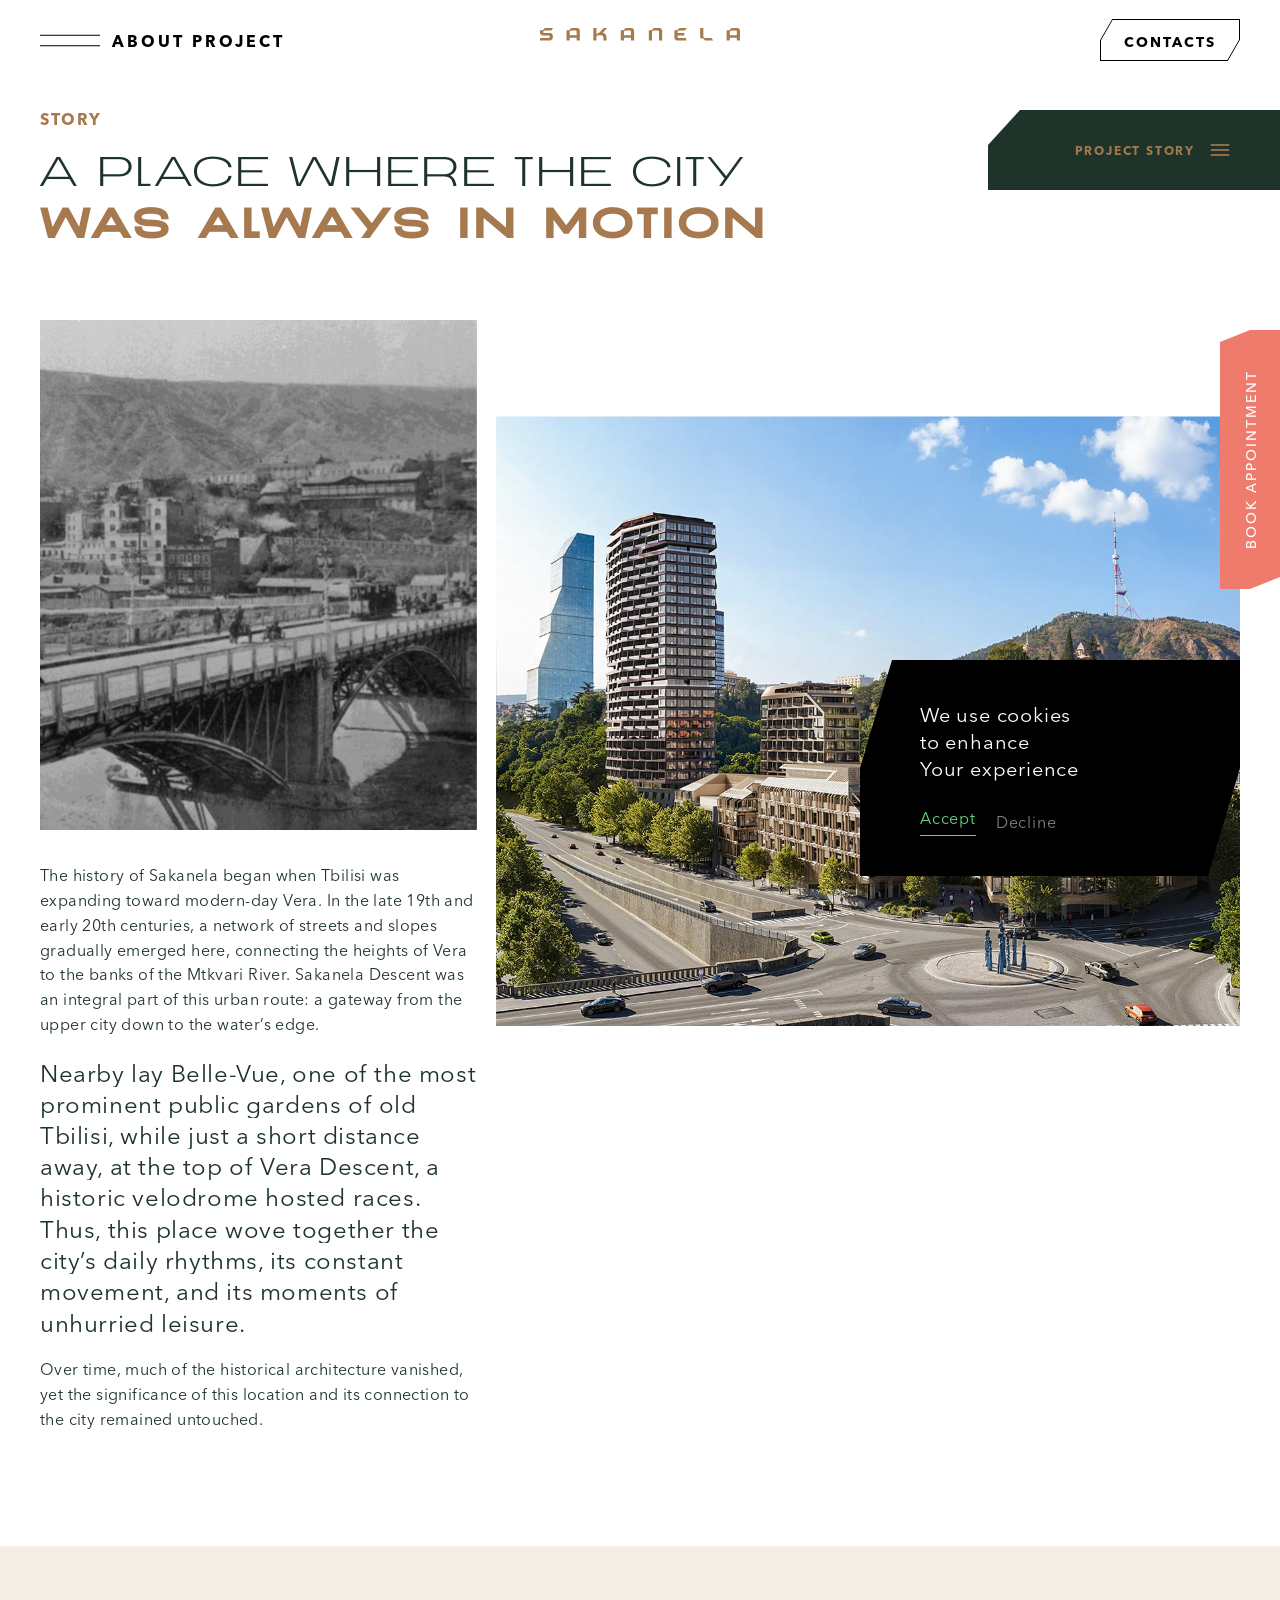
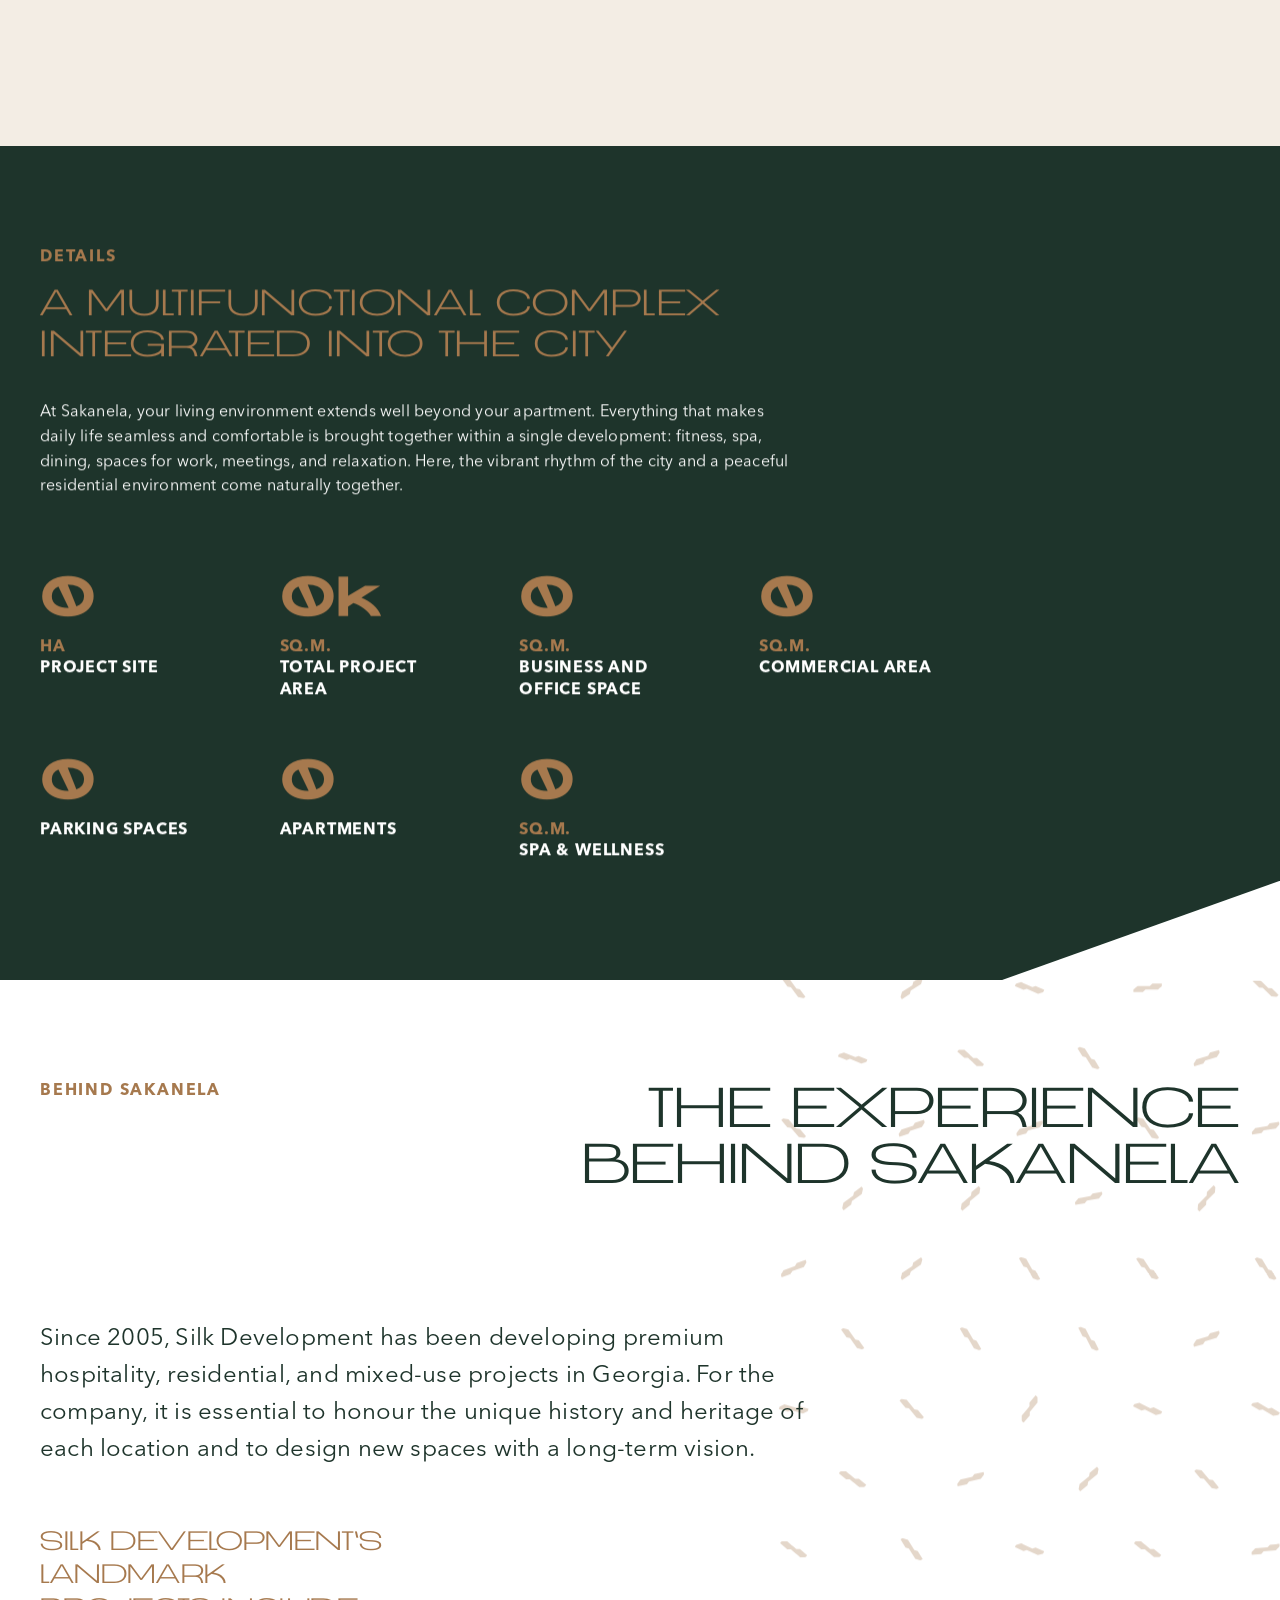
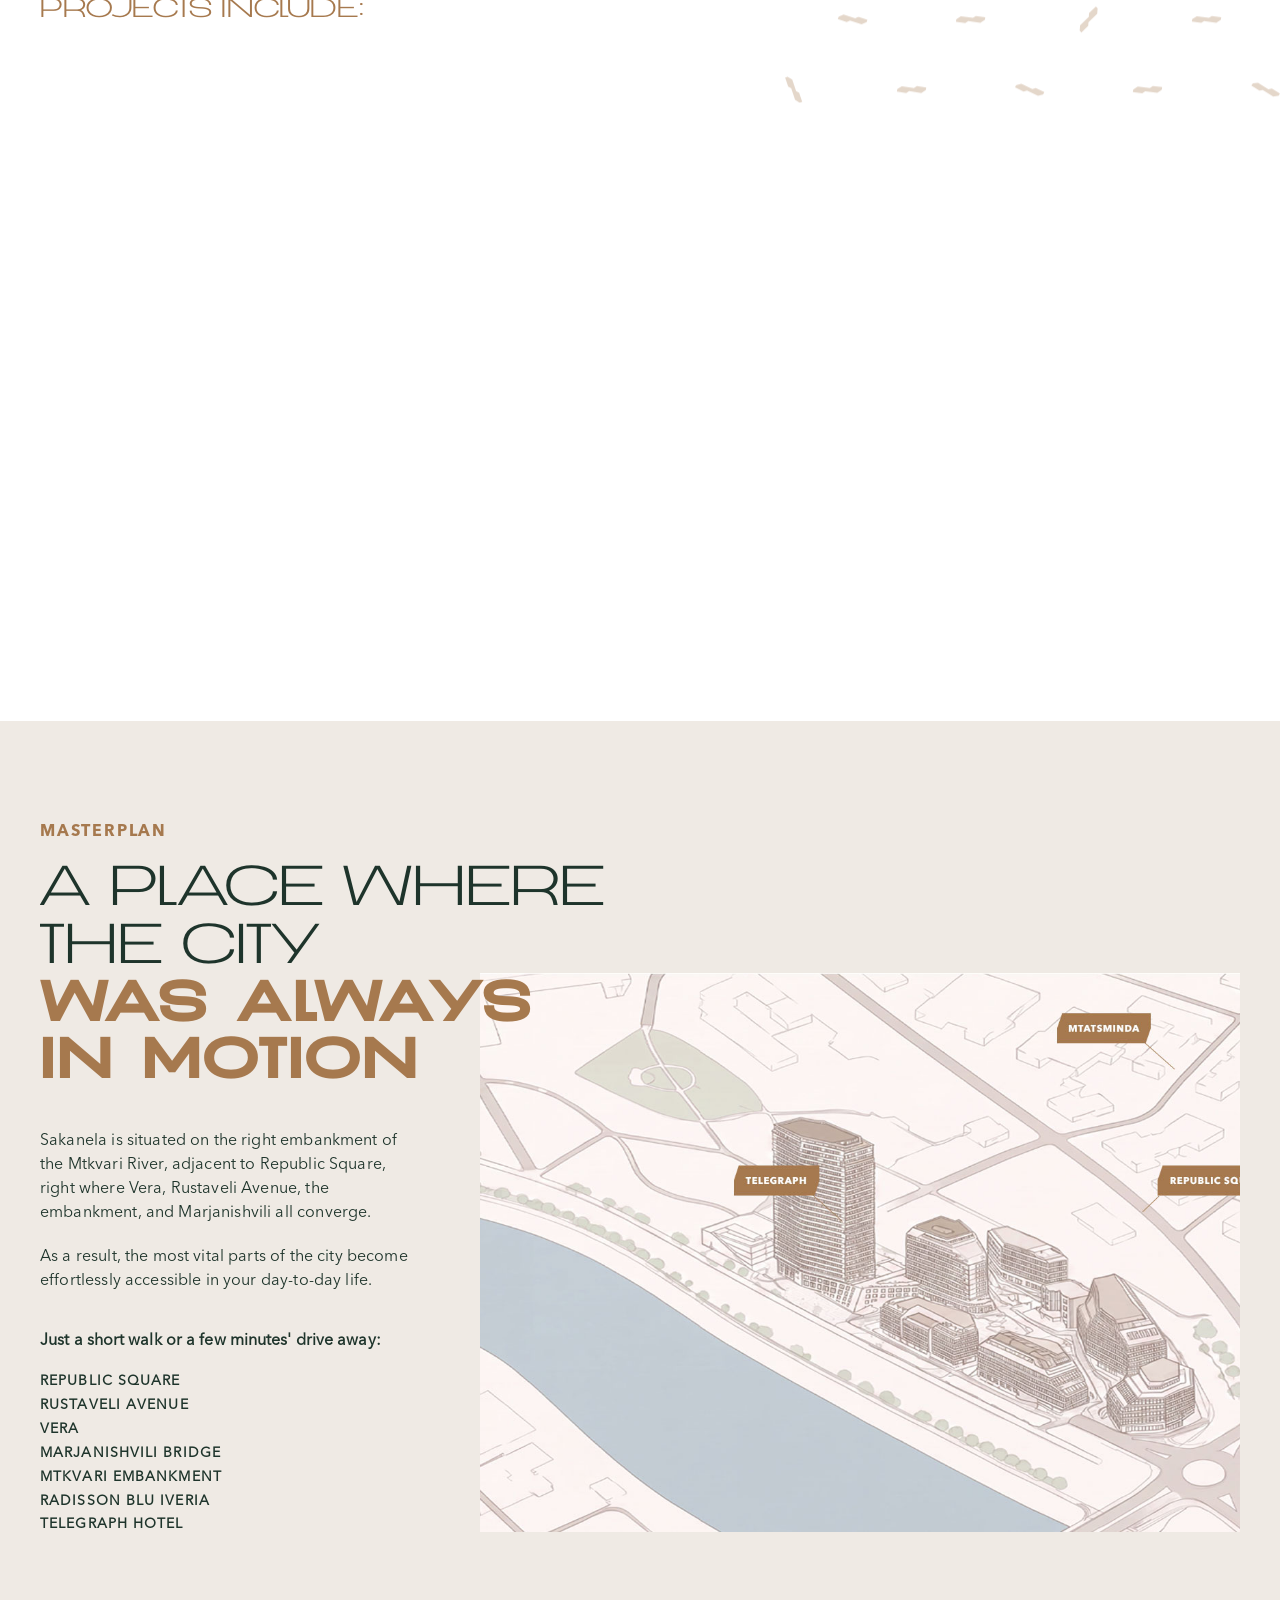
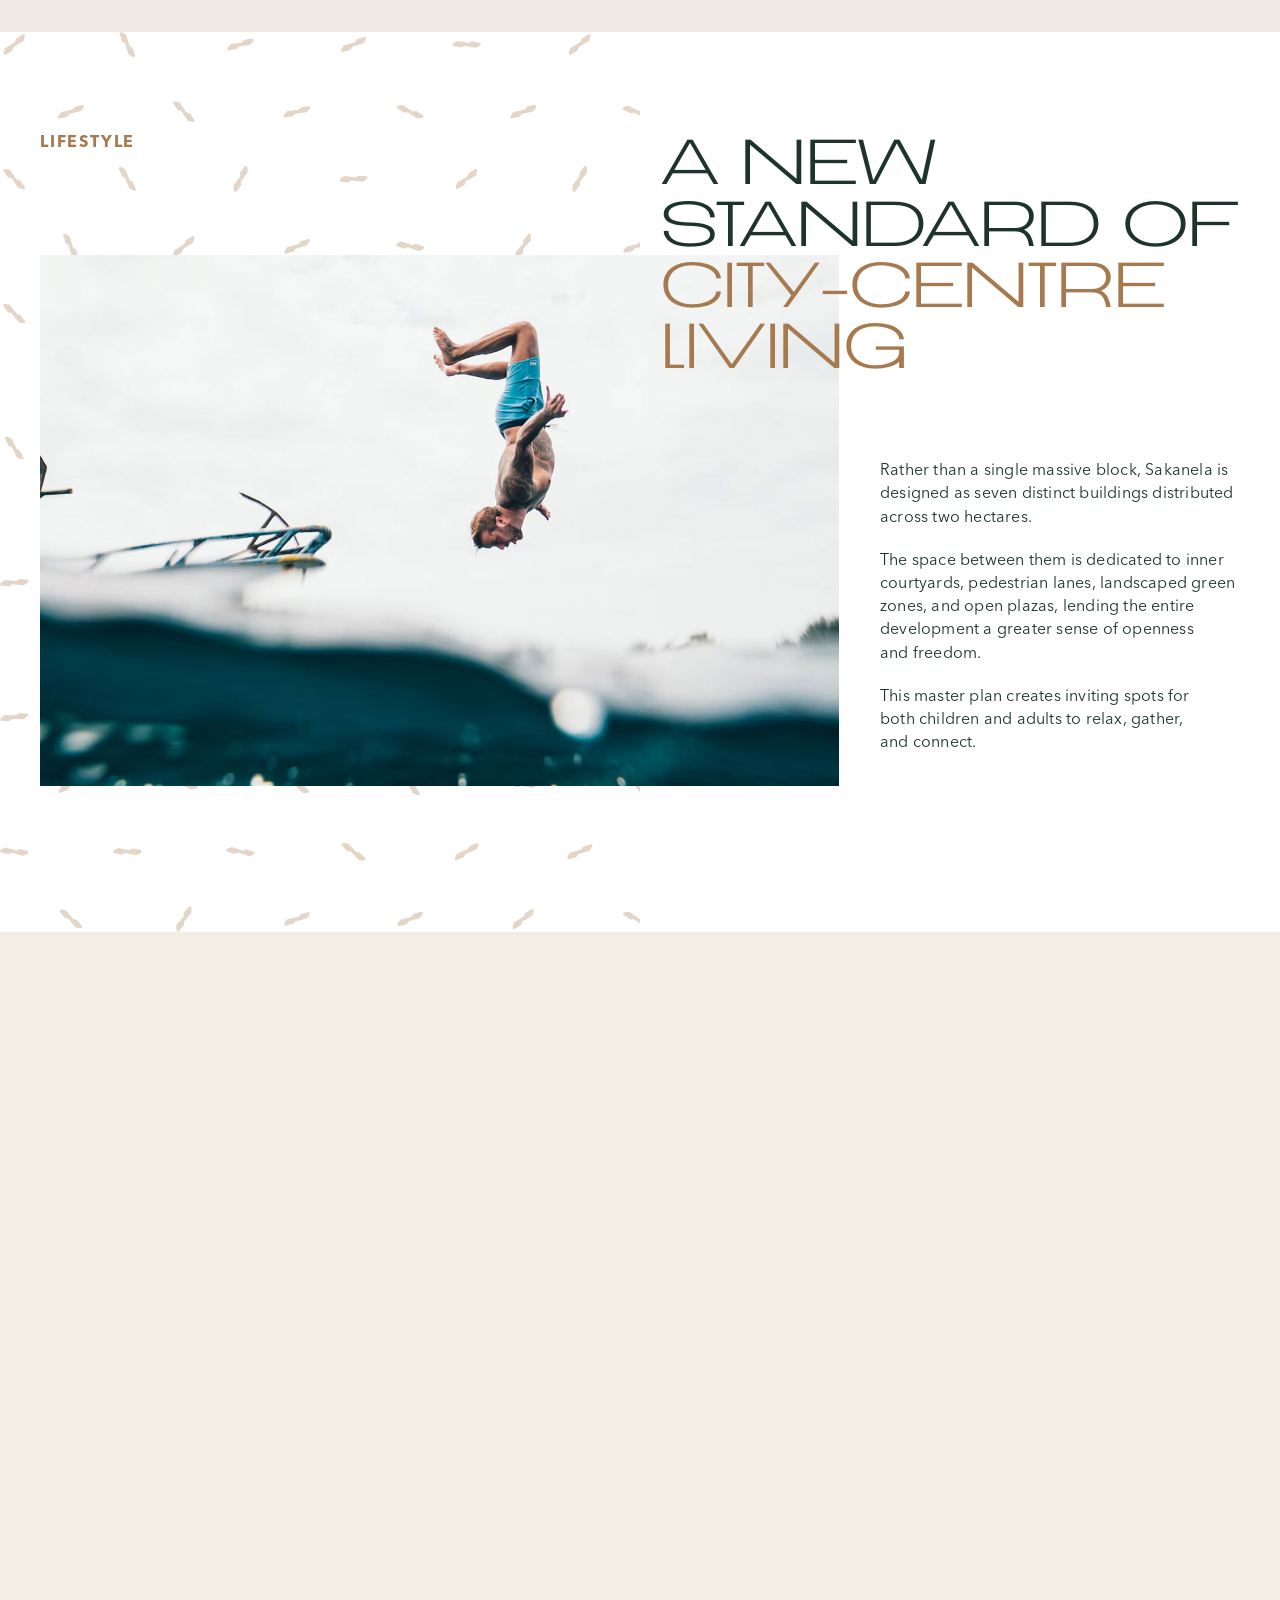
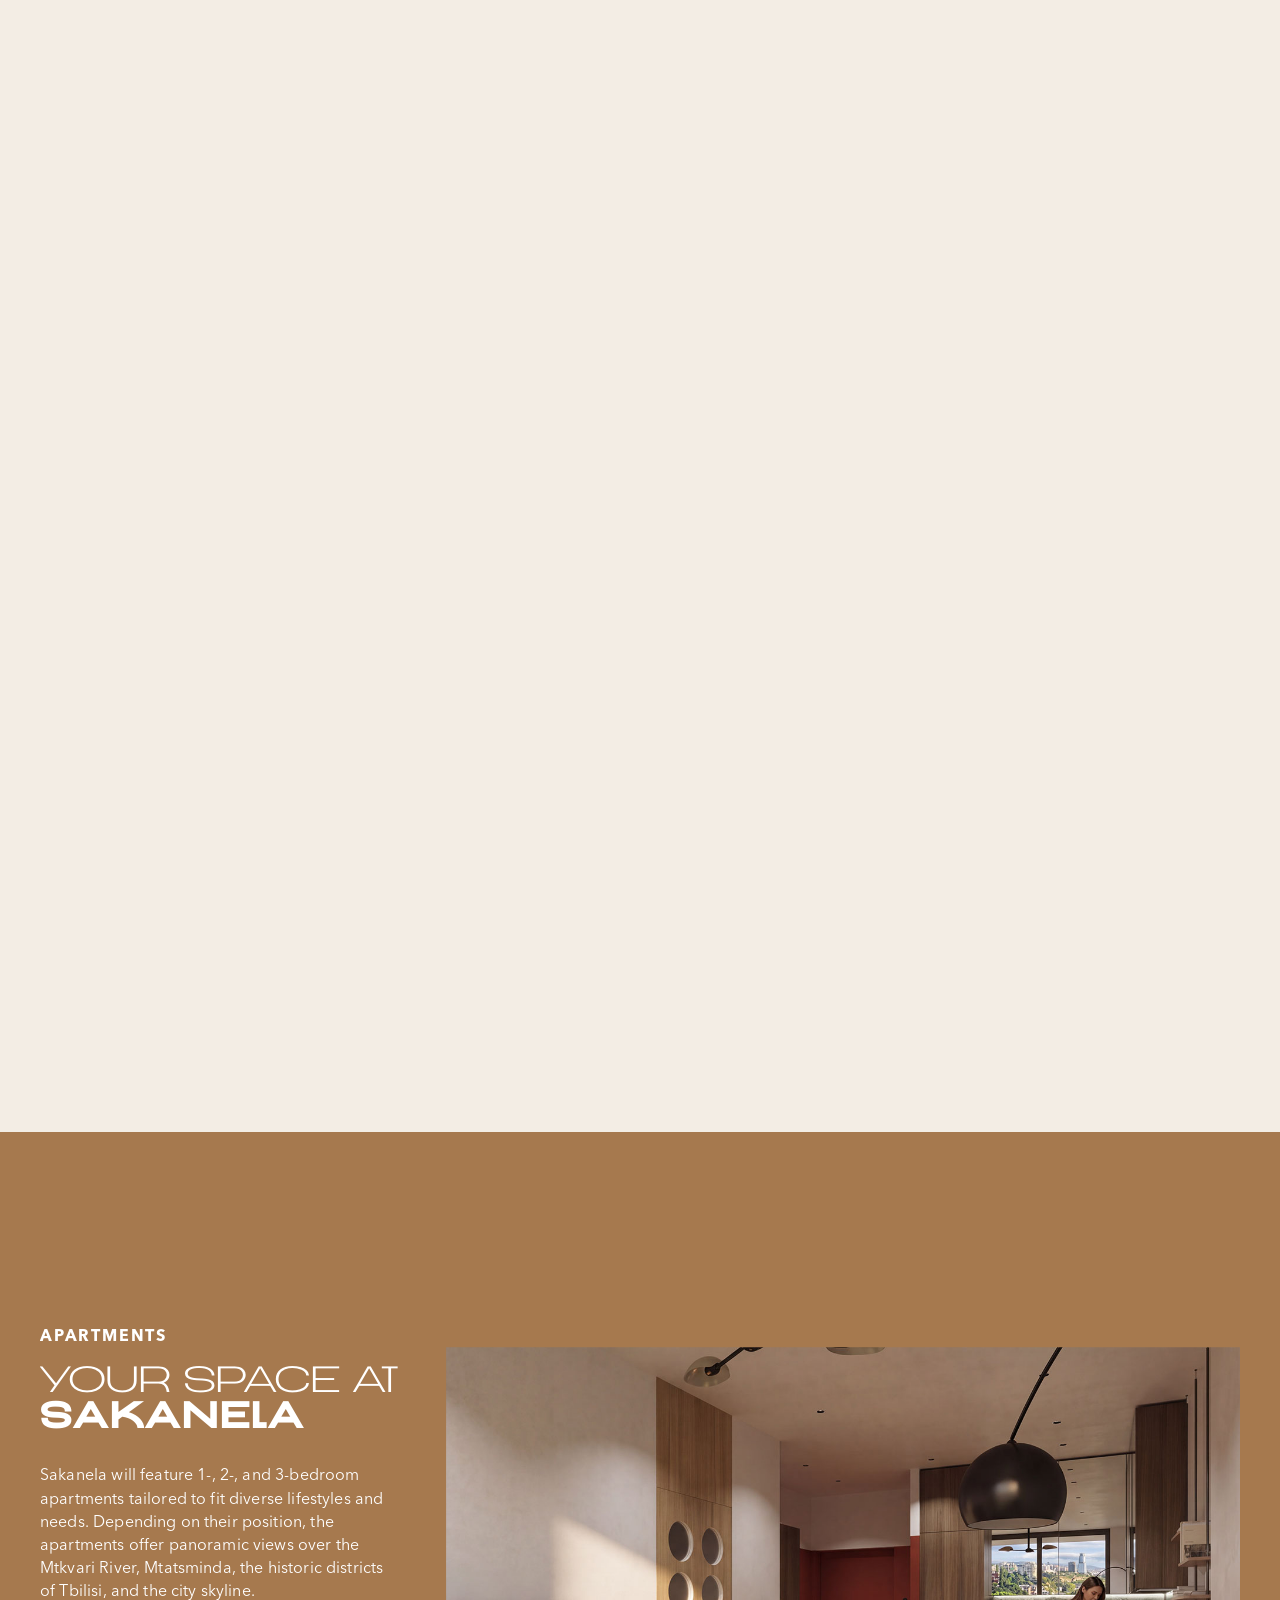
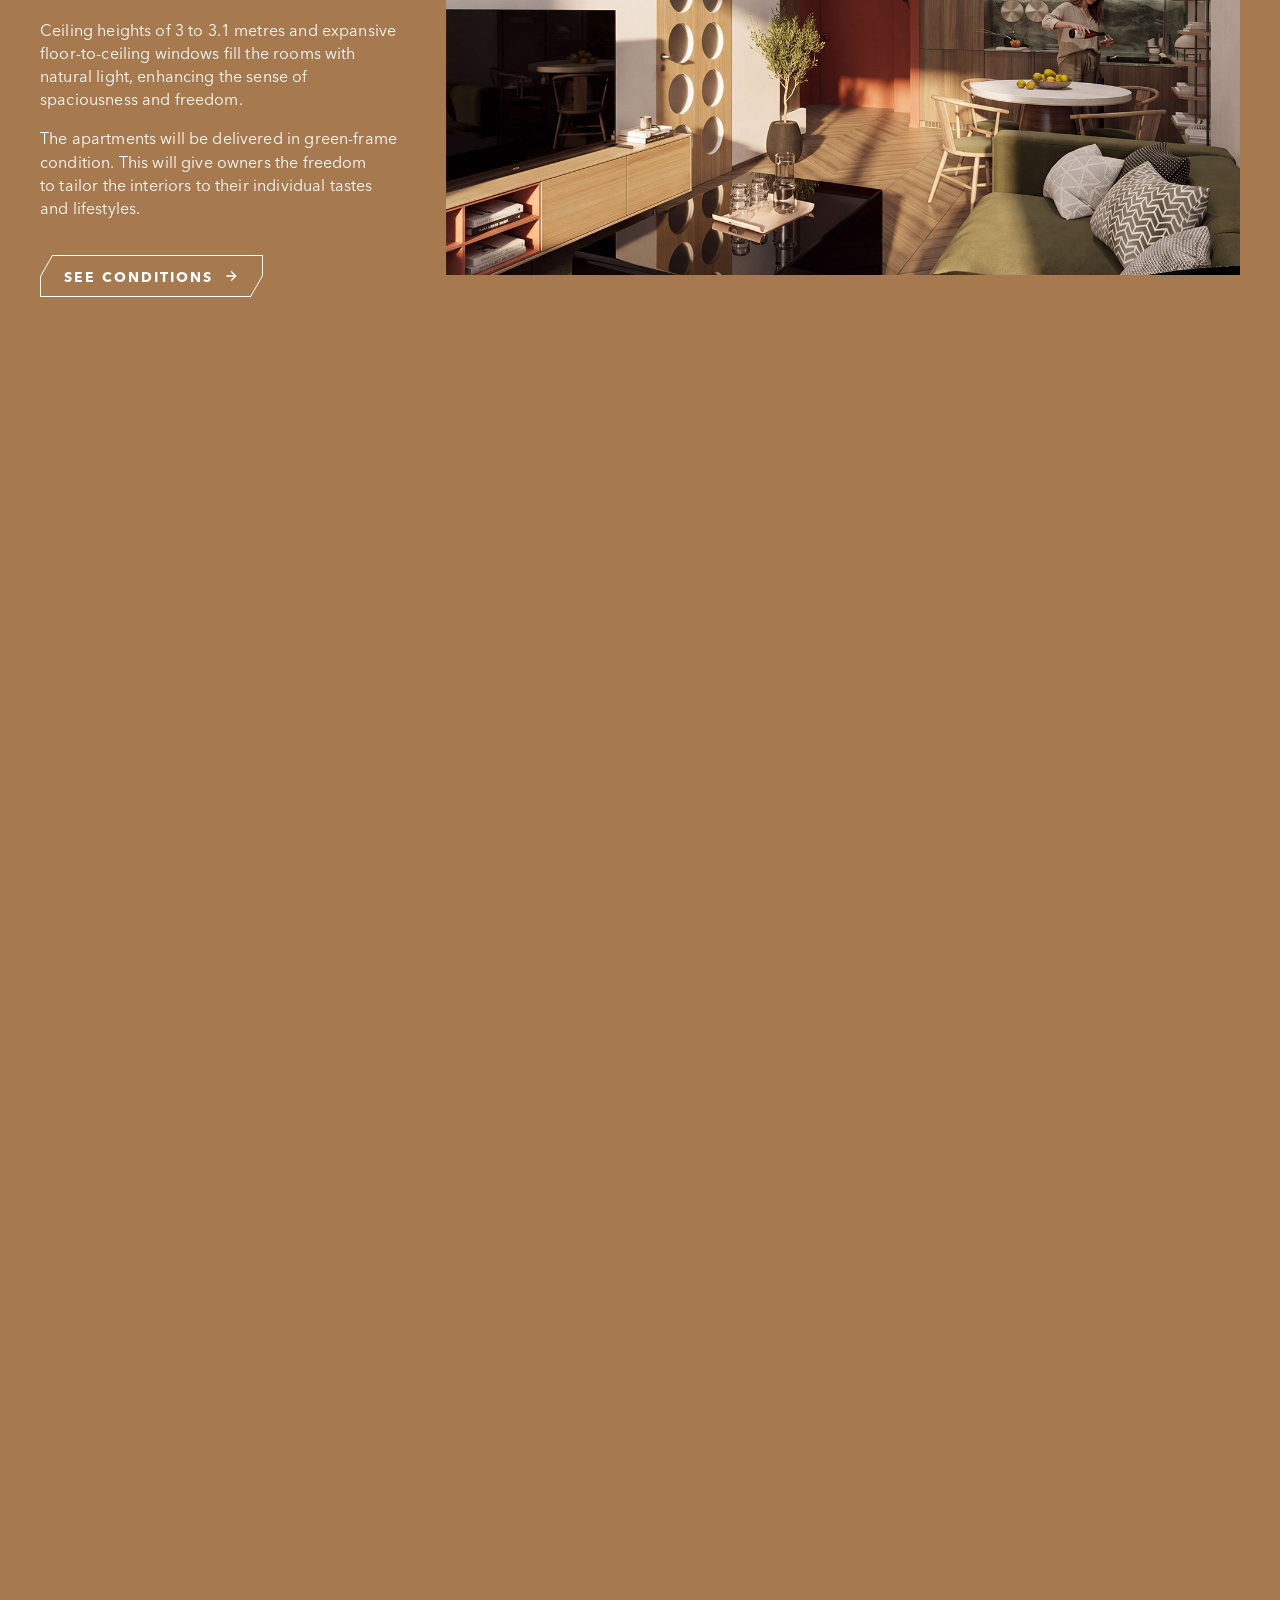
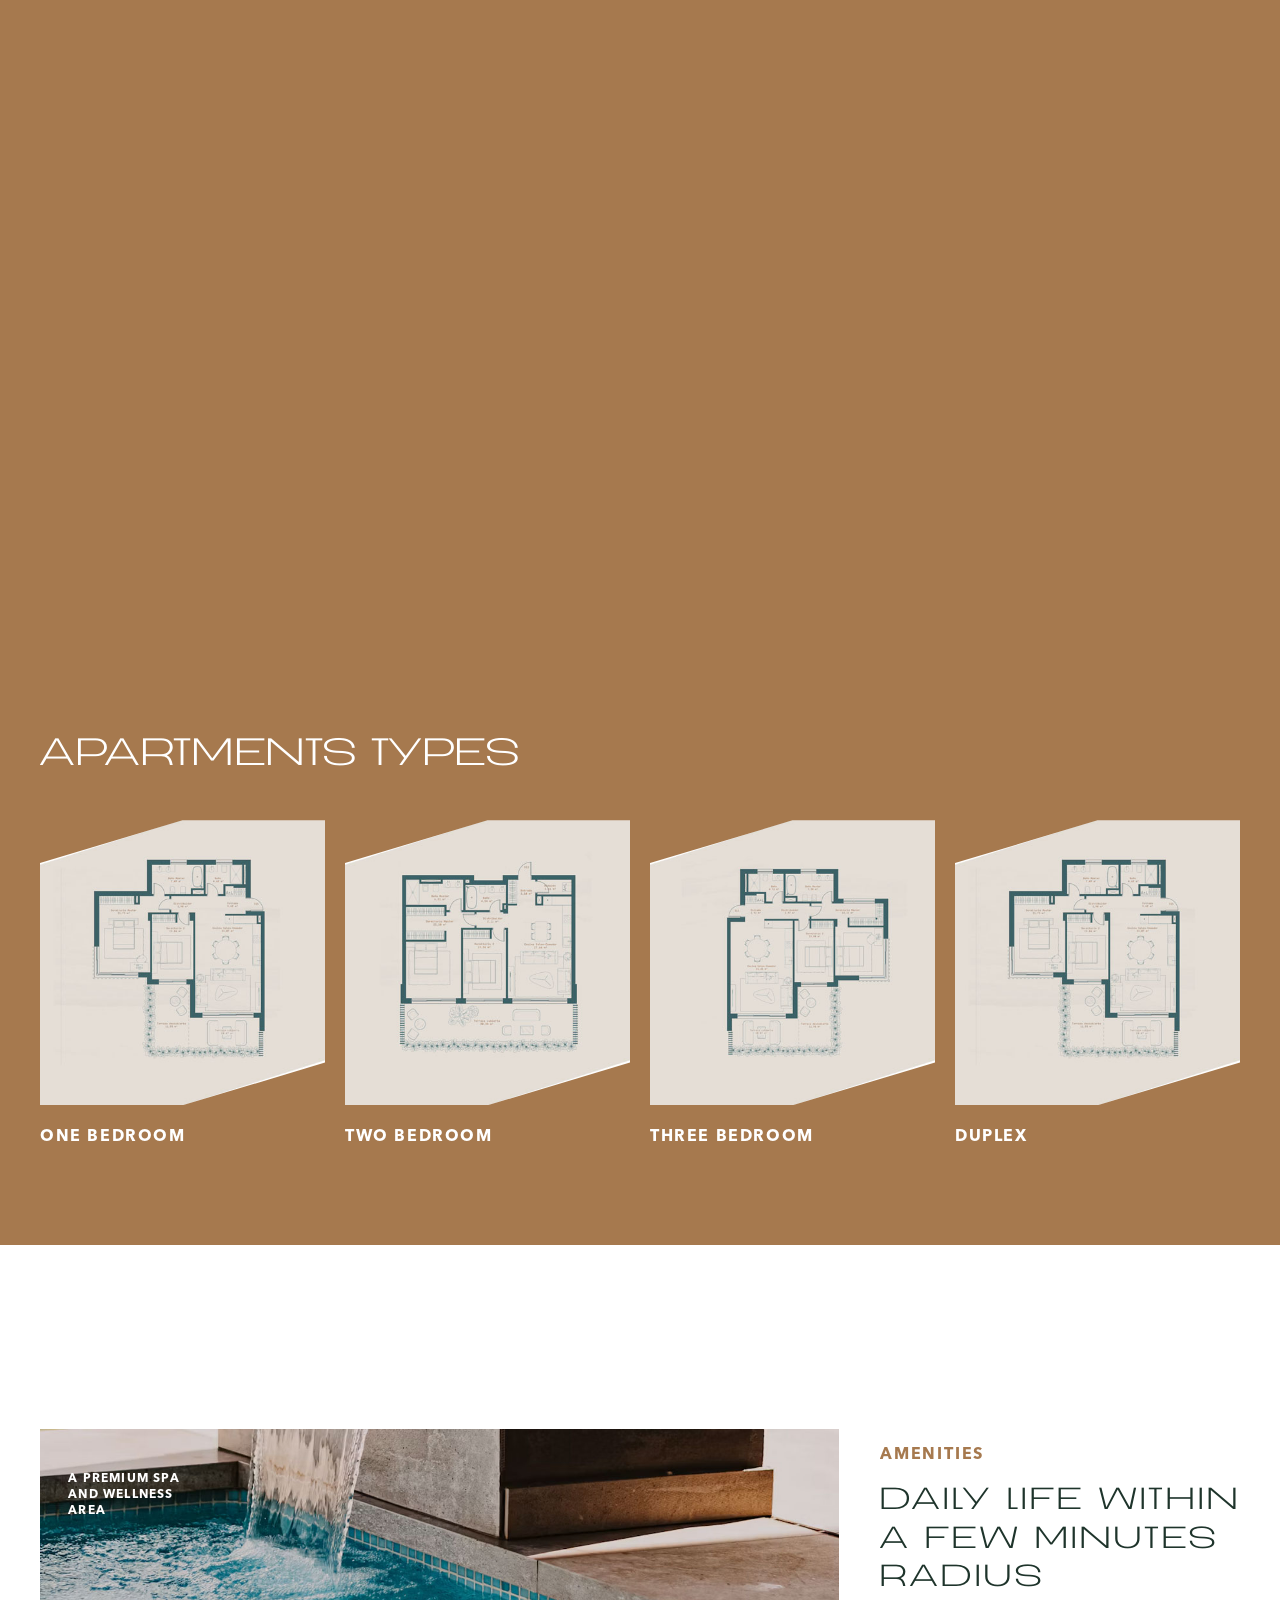
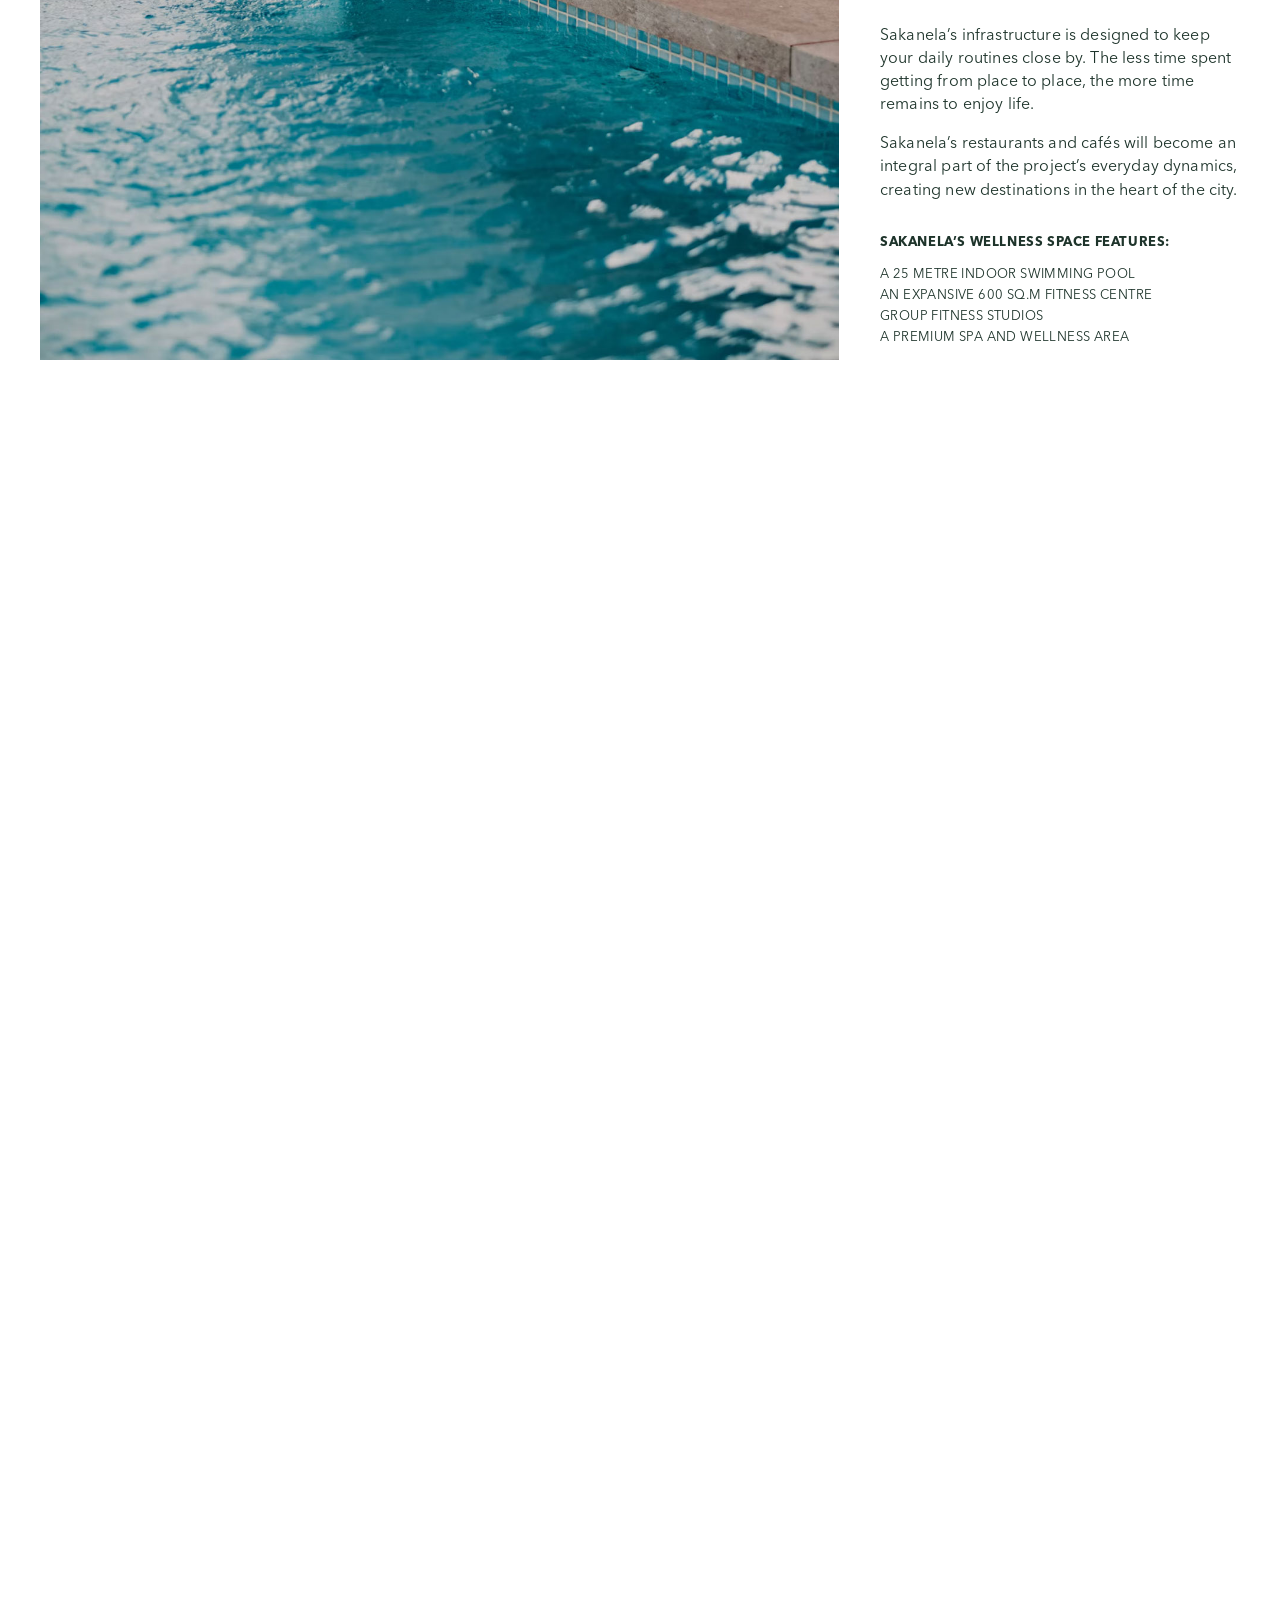
==== commit 72f41387: "ADD MODAL APPARTMENT" ====
--- a/about.html
+++ b/about.html
@@ -184,9 +184,8 @@
             <div class="about-story__col about-story__col--left">
               <figure class="about-story__figure about-story__figure--archive parallax-media" data-animate
                 data-parallax-trigger>
-                <img src="./assets/1left.jpg"
-                  alt="Historic bridge over the Mtkvari River in old Tbilisi" width="720" height="840" loading="lazy"
-                  data-parallax-speed="0.4" />
+                <img src="./assets/1left.jpg" alt="Historic bridge over the Mtkvari River in old Tbilisi"
+                  width="720" height="840" loading="lazy" data-parallax-speed="0.4" />
               </figure>
 
               <div class="about-story__copy" data-animate data-animate-delay="1">
@@ -419,8 +418,7 @@
             <div class="lifestyle__slides">
               <figure class="lifestyle__slide" data-lifestyle-slide>
                 <img src="./assets/12.jpg"
-                  alt="Courtyard and pool framed by Sakanela’s architecture" width="1200" height="800"
-                  loading="lazy" />
+                  alt="Courtyard and pool framed by Sakanela’s architecture" width="1200" height="800" loading="lazy" />
               </figure>
               <figure class="lifestyle__slide" data-lifestyle-slide>
                 <img src="./assets/22.jpg"
@@ -482,14 +480,15 @@
               </p>
             </div>
             <div class="appartments__action" data-animate data-animate-delay="2">
-              <a class="btn btn--outline" href="#">
+              <button class="btn btn--outline" type="button" data-conditions-open aria-expanded="false"
+                aria-controls="conditions-modal">
                 See conditions
                 <span class="btn__arrow" aria-hidden="true">
                   <svg viewBox="0 0 24 24" fill="none" stroke="currentColor" stroke-width="2">
                     <path d="M5 12h14M12 5l7 7-7 7" />
                   </svg>
                 </span>
-              </a>
+              </button>
             </div>
           </div>
           <div class="appartments__media">
@@ -500,12 +499,12 @@
                   loading="lazy" />
               </figure>
               <figure class="appartments__slide" data-appartments-slide>
-                <img src="./assets/23.jpg" alt="Open interior with a kitchen and seating"
-                  width="1200" height="800" loading="lazy" />
+                <img src="./assets/23.jpg"
+                  alt="Open interior with a kitchen and seating" width="1200" height="800" loading="lazy" />
               </figure>
               <figure class="appartments__slide" data-appartments-slide>
-                <img src="./assets/33.jpg" alt="Calm interior finished in warm timber and stone"
-                  width="1200" height="800" loading="lazy" />
+                <img src="./assets/34.jpg"
+                  alt="Calm interior finished in warm timber and stone" width="1200" height="800" loading="lazy" />
               </figure>
             </div>
           </div>
@@ -531,7 +530,7 @@
             </li>
             <li class="appartments__type">
               <figure class="appartments__type-media" data-animate="fade" data-animate-delay="2">
-                <img src="./assets/34.jpg" alt="Isometric view of a three bedroom apartment"
+                <img src="./assets/33.jpg" alt="Isometric view of a three bedroom apartment"
                   width="700" height="600" loading="lazy" />
               </figure>
               <p class="appartments__type-name">Three bedroom</p>
@@ -547,24 +546,23 @@
         </div>
       </div>
     </section>
-    
-
-
-
-
-
-
-
-
-    <section class="amenities" id="amenities" data-nav-tone="light" data-amenities
-      aria-labelledby="amenities-title">
+
+
+
+
+
+
+
+
+
+    <section class="amenities" id="amenities" data-nav-tone="light" data-amenities aria-labelledby="amenities-title">
       <div class="container amenities__inner">
         <div class="amenities__layout">
           <div class="amenities__media">
             <div class="amenities__slides">
               <figure class="amenities__slide" data-amenities-slide>
-                <img src="./assets/15.jpg"
-                  alt="Indoor pool and timber wellness room" width="1200" height="800" loading="lazy" />
+                <img src="./assets/15.jpg" alt="Indoor pool and timber wellness room"
+                  width="1200" height="800" loading="lazy" />
                 <figcaption class="amenities__caption">A premium spa<br />and wellness area</figcaption>
               </figure>
               <figure class="amenities__slide" data-amenities-slide>
@@ -656,8 +654,8 @@
                 alt="Floor-to-ceiling glazing in a daylit residence" width="1200" height="800" loading="lazy" />
             </figure>
             <figure class="safety__slide" data-safety-slide>
-              <img src="./assets/26.jpg" alt="Sakanela residence exterior" width="1200" height="800"
-                loading="lazy" />
+              <img src="./assets/26.jpg" alt="Sakanela residence exterior" width="1200"
+                height="800" loading="lazy" />
             </figure>
           </div>
         </div>
@@ -744,6 +742,47 @@
     </div>
   </aside>
 
+  <div class="conditions" id="conditions-modal" data-conditions role="dialog" aria-modal="true"
+    aria-labelledby="conditions-title" aria-hidden="true" inert data-lenis-prevent>
+    <button class="conditions__close" type="button" data-conditions-close>
+      <svg viewBox="0 0 40 40" aria-hidden="true">
+        <path d="M8 8l24 24M32 8L8 32" fill="none" stroke="currentColor" stroke-width="1.4" />
+      </svg>
+      <span class="conditions__close-label">Close</span>
+    </button>
+    <div class="conditions__content">
+      <h1 class="conditions__title" id="conditions-title">Delivery conditions</h1>
+      <p class="conditions__text">
+        აპარტამენტის ჩაბარების კონდიცია მეტი, ვიდრე მწვანე კარკასი საქანელას აპარტამენტები მწვანე კარკასის მდგომარეობით
+        ჩაბარდება და მზად იქნება საბოლოო სარემონტო სამუშაოებისთვის.
+      </p>
+      <section class="conditions__group">
+        <h2 class="conditions__subtitle">კედლები და ტიხრები:</h2>
+        <p class="conditions__text">
+          დამტკიცებული დაგეგმარებით მოწყობილი ტიხრები და შეღებვისთვის მომზადებული, გალესილი კედლები.
+
+          შიდა ტიხრები - 10 სმ ბეტონის ბლოკი; აპარტამენტებს შორის - 20 სმ იზობლოკი.
+
+        </p>
+        <p class="conditions__text">
+          შიდა ტიხრები - 10 სმ ბეტონის ბლოკი; აპარტამენტებს შორის - 20 სმ იზობლოკი.
+        </p>
+      </section>
+      <section class="conditions__group">
+        <h2 class="conditions__subtitle">იატაკი:</h2>
+        <p class="conditions__text">
+          მოჭიმული და საბოლოო მოპირკეთებისთვის მომზადებული, სველი წერტილების გამოკლებით.
+        </p>
+      </section>
+      <section class="conditions__group">
+        <h2 class="conditions__subtitle">შესასვლელი კარი:</h2>
+        <p class="conditions__text">
+          ფოლადის კარი შპონის ზედაპირით, 30-წუთიანი ხანძარმედეგობითა და ჭკვიანი საკეტით.
+        </p>
+      </section>
+    </div>
+  </div>
+
   <div class="book-modal" id="book-modal" data-book-modal aria-hidden="true" inert>
     <div class="book-modal__backdrop" data-book-close></div>
     <div class="book-modal__panel" role="dialog" aria-modal="true" aria-labelledby="book-modal-title"
@@ -760,88 +799,89 @@
           <h2 class="book-modal__title" id="book-modal-title">Request more information</h2>
 
           <form class="book-form" data-book-form novalidate>
-          <div class="field book-form__field">
-            <label class="book-form__label" for="book-name">Full Name *</label>
-            <input class="book-form__control" id="book-name" name="full_name" type="text" autocomplete="name"
-              placeholder="Enter Your name" data-validate="required" />
-          </div>
-
-          <div class="field book-form__field">
-            <label class="book-form__label" for="book-email">Email *</label>
-            <input class="book-form__control" id="book-email" name="email" type="email" autocomplete="email"
-              placeholder="Enter Your Email Address" data-validate="required|email" />
-          </div>
-
-          <div class="field book-form__field">
-            <label class="book-form__label" for="book-phone">Phone Number *</label>
-            <div class="book-form__control book-form__phone">
-              <select class="book-form__select book-form__select--code" name="phone_code" aria-label="Country code"
-                data-searchable data-search-placeholder="Search code">
-                <option value="+995" selected>+995</option>
-                <option value="+7">+7</option>
-                <option value="+1">+1</option>
-                <option value="+44">+44</option>
-                <option value="+49">+49</option>
-                <option value="+90">+90</option>
-                <option value="+374">+374</option>
-                <option value="+380">+380</option>
-                <option value="+972">+972</option>
-                <option value="+971">+971</option>
+            <div class="field book-form__field">
+              <label class="book-form__label" for="book-name">Full Name *</label>
+              <input class="book-form__control" id="book-name" name="full_name" type="text" autocomplete="name"
+                placeholder="Enter Your name" data-validate="required" />
+            </div>
+
+            <div class="field book-form__field">
+              <label class="book-form__label" for="book-email">Email *</label>
+              <input class="book-form__control" id="book-email" name="email" type="email" autocomplete="email"
+                placeholder="Enter Your Email Address" data-validate="required|email" />
+            </div>
+
+            <div class="field book-form__field">
+              <label class="book-form__label" for="book-phone">Phone Number *</label>
+              <div class="book-form__control book-form__phone">
+                <select class="book-form__select book-form__select--code" name="phone_code" aria-label="Country code"
+                  data-searchable data-search-placeholder="Search code">
+                  <option value="+995" selected>+995</option>
+                  <option value="+7">+7</option>
+                  <option value="+1">+1</option>
+                  <option value="+44">+44</option>
+                  <option value="+49">+49</option>
+                  <option value="+90">+90</option>
+                  <option value="+374">+374</option>
+                  <option value="+380">+380</option>
+                  <option value="+972">+972</option>
+                  <option value="+971">+971</option>
+                </select>
+                <input class="book-form__phone-input" id="book-phone" name="phone" type="tel"
+                  autocomplete="tel-national" inputmode="numeric" placeholder="Enter Your Phone"
+                  data-validate="required" data-digits-only />
+              </div>
+            </div>
+
+            <div class="field book-form__field">
+              <label class="book-form__label" for="book-language">Preferred Language</label>
+              <select class="book-form__control book-form__select" id="book-language" name="language">
+                <option value="en" selected>English</option>
+                <option value="ka">Georgian</option>
+                <option value="ru">Russian</option>
               </select>
-              <input class="book-form__phone-input" id="book-phone" name="phone" type="tel" autocomplete="tel-national"
-                inputmode="numeric" placeholder="Enter Your Phone" data-validate="required" data-digits-only />
-            </div>
-          </div>
-
-          <div class="field book-form__field">
-            <label class="book-form__label" for="book-language">Preferred Language</label>
-            <select class="book-form__control book-form__select" id="book-language" name="language">
-              <option value="en" selected>English</option>
-              <option value="ka">Georgian</option>
-              <option value="ru">Russian</option>
-            </select>
-          </div>
-
-          <fieldset class="book-form__field book-form__methods">
-            <legend class="book-form__label">Preferred Contact Method</legend>
-            <div class="book-form__checks">
-              <label class="book-form__check">
-                <input type="checkbox" name="contact_method[]" value="phone" />
-                <span>Phone</span>
-              </label>
-              <label class="book-form__check">
-                <input type="checkbox" name="contact_method[]" value="whatsapp" />
-                <span>WhatsApp</span>
-              </label>
-              <label class="book-form__check">
-                <input type="checkbox" name="contact_method[]" value="viber" />
-                <span>Viber</span>
-              </label>
-              <label class="book-form__check">
-                <input type="checkbox" name="contact_method[]" value="telegram" />
-                <span>Telegram</span>
-              </label>
-              <label class="book-form__check">
-                <input type="checkbox" name="contact_method[]" value="email" />
-                <span>Email</span>
-              </label>
-            </div>
-          </fieldset>
-
-          <p class="book-form__consent">
-            By submitting, you agree to our <a href="privacy.html">Privacy Policy</a>
-          </p>
-
-          <button class="btn btn--primary book-form__submit" type="submit">
-            <span class="btn__label">Submit</span>
-            <span class="btn__arrow" aria-hidden="true">
-              <svg viewBox="0 0 24 24" fill="none" stroke="currentColor" stroke-width="2">
-                <path d="M5 12h14M12 5l7 7-7 7" />
-              </svg>
-            </span>
-          </button>
-
-          <!-- <p class="book-form__status" data-form-status role="status" aria-live="polite"></p> -->
+            </div>
+
+            <fieldset class="book-form__field book-form__methods">
+              <legend class="book-form__label">Preferred Contact Method</legend>
+              <div class="book-form__checks">
+                <label class="book-form__check">
+                  <input type="checkbox" name="contact_method[]" value="phone" />
+                  <span>Phone</span>
+                </label>
+                <label class="book-form__check">
+                  <input type="checkbox" name="contact_method[]" value="whatsapp" />
+                  <span>WhatsApp</span>
+                </label>
+                <label class="book-form__check">
+                  <input type="checkbox" name="contact_method[]" value="viber" />
+                  <span>Viber</span>
+                </label>
+                <label class="book-form__check">
+                  <input type="checkbox" name="contact_method[]" value="telegram" />
+                  <span>Telegram</span>
+                </label>
+                <label class="book-form__check">
+                  <input type="checkbox" name="contact_method[]" value="email" />
+                  <span>Email</span>
+                </label>
+              </div>
+            </fieldset>
+
+            <p class="book-form__consent">
+              By submitting, you agree to our <a href="privacy.html">Privacy Policy</a>
+            </p>
+
+            <button class="btn btn--primary book-form__submit" type="submit">
+              <span class="btn__label">Submit</span>
+              <span class="btn__arrow" aria-hidden="true">
+                <svg viewBox="0 0 24 24" fill="none" stroke="currentColor" stroke-width="2">
+                  <path d="M5 12h14M12 5l7 7-7 7" />
+                </svg>
+              </span>
+            </button>
+
+            <!-- <p class="book-form__status" data-form-status role="status" aria-live="polite"></p> -->
           </form>
         </div>
 
--- a/style.css
+++ b/style.css
@@ -1 +1 @@
-@font-face{font-family:AvenirNextGeoRegular;src:url(./assets/AvenirNextGeorgian-Regular.otf) format("opentype");font-weight:100 400;font-style:normal;font-display:swap}@font-face{font-family:AvenirNextGeoMedium;src:url(./assets/AvenirNextGeorgian-Medium.otf) format("opentype");font-weight:500;font-style:normal;font-display:swap}@font-face{font-family:AvenirNextGeoBold;src:url(./assets/AvenirNextGeorgian-Bold.otf) format("opentype");font-weight:600 700;font-style:normal;font-display:swap}@font-face{font-family:SSOldburgMTLight;src:url(./assets/SS%20Oldburg%20MT%20-%20Light.otf) format("opentype");font-weight:100 400;font-style:normal;font-display:swap}@font-face{font-family:SSOldburgMTBold;src:url(./assets/SS%20Oldburg%20MT%20-%20Bold.otf) format("opentype");font-weight:500 700;font-style:normal;font-display:swap}*,*:before,*:after{box-sizing:border-box}*{margin:0}html{-webkit-text-size-adjust:100%;hanging-punctuation:first last;interpolate-size:allow-keywords}html:focus-within{scroll-behavior:smooth}body{min-height:100vh;line-height:1.5;text-rendering:optimizeLegibility}img,picture,video,canvas,svg{display:block;max-width:100%}img{height:auto}input,button,textarea,select{font:inherit;color:inherit}button{cursor:pointer;background:none;border:0}a{color:inherit}h1,h2,h3,h4,p{overflow-wrap:pretty;text-wrap:pretty}ul[class],ol[class]{list-style:none;padding:0}:focus-visible{outline:2px solid var(--color-accent);outline-offset:3px}::selection{background:var(--color-accent);color:var(--color-inverse)}@media(prefers-reduced-motion:reduce){html:focus-within{scroll-behavior:auto}*,*:before,*:after{animation-duration:.01ms!important;animation-iteration-count:1!important;transition-duration:.01ms!important;scroll-behavior:auto!important}}:root{--color-bg: #f3ede4;--color-bg-elevated: #faf7f2;--color-ink: #1c1916;--color-ink-soft: #4a453f;--color-muted: #7a736a;--color-line: #d9d0c4;--color-accent: #c2410c;--color-accent-deep: #9a3412;--color-sage: #4d5c4a;--color-loader: #1e3a32;--color-paper: #e8dfd2;--color-inverse: #f3ede4;--color-danger: #b42318;--color-success: #3f6b4a;--color-black: #1e342b;--color-white: #fff;--color-active-link: #a6794e;--color-green: #1e342b;--font-display: SSOldburgMTLight;--font-display-bold: SSOldburgMTBold;--font-body: AvenirNextGeoRegular;--font-body-medium: AvenirNextGeoMedium;--font-body-bold: AvenirNextGeoBold;--header-height: 80px;--gutter: 40px;--radius-md: 12px;--shadow-soft: 0 18px 40px rgba(28, 25, 22, .08);--ease-out: cubic-bezier(.22, 1, .36, 1)}body{font-family:var(--font-body);font-weight:400;font-size:16px;color:var(--color-ink);background-color:var(--color-bg)}h1,h2,h3,.display{font-family:var(--font-body);font-weight:600;line-height:1.15;letter-spacing:-.5px;color:var(--color-ink)}h1,.display-xl{font-size:clamp(44px,24.1104972376px + 5.3038674033vw,92px);font-weight:500}h2{font-size:clamp(32px,23.7127071823px + 2.2099447514vw,52px)}h3{font-size:clamp(22px,18.6850828729px + .8839779006vw,30px);letter-spacing:-.5px}.lede{font-size:clamp(18px,16.3425414365px + .4419889503vw,22px);color:var(--color-ink-soft);max-width:640px}.eyebrow{display:inline-flex;align-items:center;gap:12px;font-family:var(--font-body);font-size:12px;font-weight:500;letter-spacing:2px;text-transform:uppercase;color:var(--color-accent)}.eyebrow:before{content:"";width:24px;height:1px;background:currentColor}.prose{max-width:640px;color:var(--color-ink-soft)}.prose p+p{margin-top:16px}@keyframes fade-up{0%{opacity:0;transform:translateY(20px)}to{opacity:1;transform:translateY(0)}}@keyframes fade-in{0%{opacity:0}to{opacity:1}}@keyframes ken-burns{0%{transform:scale(1)}to{transform:scale(1.08)}}@keyframes draw-line{0%{transform:scaleX(0)}to{transform:scaleX(1)}}[data-animate]{opacity:0;transform:translateY(24px);transition:opacity .7s var(--ease-out),transform .7s var(--ease-out)}[data-animate].is-visible{opacity:1;transform:none}[data-animate=fade]{transform:none}[data-animate-delay="1"]{transition-delay:80ms}[data-animate-delay="2"]{transition-delay:.16s}[data-animate-delay="3"]{transition-delay:.24s}[data-animate].is-line-reveal,[data-animate].is-line-reveal-host{opacity:1;transform:none;transition:none}.is-line-reveal:not(.is-line-reveal-ready){visibility:hidden}.line-reveal__line,.line-reveal__line-mask{display:block}.line-reveal__line-mask{overflow:hidden}@media(prefers-reduced-motion:reduce){[data-animate]{opacity:1;transform:none;transition:none}.is-line-reveal:not(.is-line-reveal-ready){visibility:visible}}.btn{--cut: 12px;--bw: 1px;--slant-x: .58px;--slant-y: .27px;position:relative;z-index:0;display:inline-flex;align-items:center;justify-content:center;gap:10px;padding:12px 24px;border:none;border-radius:0;background:transparent;cursor:pointer;font-family:var(--font-body-bold);font-weight:700;font-size:14px;letter-spacing:2px;color:#fff;height:42px;text-transform:uppercase;text-decoration:none;transition:opacity .16s ease,color .4s cubic-bezier(.4,0,.2,1)}.btn svg,.btn .icon,.btn .btn__icon,.btn .btn__arrow{position:relative;z-index:1;width:16px;height:16px;flex-shrink:0;stroke:currentColor}.btn .btn__arrow svg{width:100%;height:100%}.btn .btn__label{position:relative;z-index:1;transition:transform .4s cubic-bezier(.4,0,.2,1)}.btn>svg,.btn>.icon,.btn>.btn__icon,.btn>.btn__arrow{transition:transform .4s cubic-bezier(.4,0,.2,1)}.btn:hover,.btn:focus-visible{opacity:.9}.btn--outline{color:#fff;background:transparent;clip-path:polygon(var(--cut) 0,100% 0,100% 50%,calc(100% - var(--cut)) 100%,0 100%,0 50%)}.btn--outline:before{content:"";position:absolute;top:0;right:0;bottom:0;left:0;z-index:-1;background-color:#fff;pointer-events:none;clip-path:polygon(evenodd,var(--cut) 0,100% 0,100% 50%,calc(100% - var(--cut)) 100%,0 100%,0 50%,var(--cut) 0,calc(var(--cut) + var(--slant-x)) var(--bw),calc(100% - var(--bw)) var(--bw),calc(100% - var(--bw)) calc(50% - var(--slant-y)),calc(100% - var(--cut) - var(--slant-x)) calc(100% - var(--bw)),var(--bw) calc(100% - var(--bw)),var(--bw) calc(50% + var(--slant-y)),calc(var(--cut) + var(--slant-x)) var(--bw))}.btn--outline:after{content:"";position:absolute;top:0;right:0;bottom:0;left:0;z-index:-1;background:#fff;pointer-events:none;transform:translate(-101%);transition:transform .4s cubic-bezier(.4,0,.2,1)}.btn--outline:hover,.btn--outline:focus-visible{opacity:1;color:#a6794e}.btn--outline:hover:after,.btn--outline:focus-visible:after{transform:translate(0)}.btn--outline:hover .btn__label,.btn--outline:focus-visible .btn__label{transform:translate(-2px)}.btn--outline:hover>svg,.btn--outline:hover>.icon,.btn--outline:hover>.btn__icon,.btn--outline:hover>.btn__arrow,.btn--outline:focus-visible>svg,.btn--outline:focus-visible>.icon,.btn--outline:focus-visible>.btn__icon,.btn--outline:focus-visible>.btn__arrow{transform:translate(6px)}.btn--primary{color:#fff;background-color:#a6794e;clip-path:polygon(var(--cut) 0,100% 0,100% 50%,calc(100% - var(--cut)) 100%,0 100%,0 50%)}.btn--primary:before{content:none}.btn--primary:after{content:"";position:absolute;top:0;right:0;bottom:0;left:0;z-index:-1;background:#8c6540;pointer-events:none;transform:translate(-101%);transition:transform .4s cubic-bezier(.4,0,.2,1)}.btn--primary:hover,.btn--primary:focus-visible{opacity:1}.btn--primary:hover:after,.btn--primary:focus-visible:after{transform:translate(0)}.btn--primary:hover .btn__label,.btn--primary:focus-visible .btn__label{transform:translate(-2px)}.btn--primary:hover>svg,.btn--primary:hover>.icon,.btn--primary:hover>.btn__icon,.btn--primary:hover>.btn__arrow,.btn--primary:focus-visible>svg,.btn--primary:focus-visible>.icon,.btn--primary:focus-visible>.btn__icon,.btn--primary:focus-visible>.btn__arrow{transform:translate(6px)}@media(prefers-reduced-motion:reduce){.btn,.btn:after,.btn .btn__label,.btn>svg,.btn>.icon,.btn>.btn__icon,.btn>.btn__arrow{transition:none}}.site-header__contact:before{background-color:currentColor}.site-header__contact:after{background-color:currentColor}.site-header__contact:hover{color:#fff!important}.site-header__contact:hover:before{background-color:#a6794e}.site-header__contact:hover:after{background-color:#a6794e}.card{display:flex;flex-direction:column;height:100%;background:var(--color-bg-elevated);border:1px solid var(--color-line);border-radius:20px;overflow:hidden;transition:transform .52s cubic-bezier(.22,1,.36,1),box-shadow .52s cubic-bezier(.22,1,.36,1)}.card:hover{transform:translateY(-4px);box-shadow:0 18px 40px #1c191614}.card__media{position:relative;aspect-ratio:4/3;overflow:hidden;background:var(--color-paper)}.card__media img,.card__media svg{width:100%;height:100%;object-fit:cover}.card__body{display:flex;flex-direction:column;gap:12px;padding:24px;flex:1}.card__meta{font-size:12px;letter-spacing:2px;text-transform:uppercase;color:var(--color-muted)}.card__title{font-size:24px}.card__text{color:var(--color-ink-soft)}.card--quiet{background:transparent;border:0}.card--quiet:hover{transform:none;box-shadow:none}.card--quiet .card__body{padding-inline:0}.nav-toggle{position:relative;z-index:151;justify-self:start;grid-column:1;display:inline-flex;align-items:center;gap:12px;min-height:44px;padding:0;color:#fff}.nav-toggle__bars{display:block;width:40px;height:6px;overflow:visible}@media(min-width:1024px){.nav-toggle__bars{width:60px;height:11px}}@media(min-width:1024px){.nav-toggle__bar-shift{transform:translateY(5px)}}.nav-toggle__bar{transform-box:fill-box;transform-origin:center;transition:transform .28s ease,opacity .16s ease}.nav-toggle__label{display:none}@media(min-width:1024px){.nav-toggle__label{display:block}}.nav-toggle__label{font-size:16px;font-weight:500;font-family:var(--font-body-bold);letter-spacing:3px;text-transform:uppercase}.nav-toggle[aria-expanded=true] .nav-toggle__bar--top{transform:translateY(1.75px) rotate(45deg)}@media(min-width:1024px){.nav-toggle[aria-expanded=true] .nav-toggle__bar--top{transform:translateY(3.75px) rotate(45deg)}}.nav-toggle[aria-expanded=true] .nav-toggle__bar--bottom{transform:translateY(-2.75px) rotate(-45deg)}@media(min-width:1024px){.nav-toggle[aria-expanded=true] .nav-toggle__bar--bottom{transform:translateY(-6.75px) rotate(-45deg)}}.site-nav{position:fixed;top:0;left:0;z-index:150;display:flex;flex-direction:column;align-items:flex-start;justify-content:center;width:100%;height:100%;height:100dvh;background:#c0b7ae;color:var(--color-ink);visibility:hidden;pointer-events:none;transform:translate3d(0,-100%,0);will-change:transform;transition:transform .52s cubic-bezier(.22,1,.36,1)}.site-nav.is-open{visibility:visible;pointer-events:auto;transform:translateZ(0)}.site-nav.is-closing{visibility:visible;pointer-events:none;transform:translate3d(0,-100%,0)}.site-nav__list{display:flex;flex-direction:column;align-items:flex-start;padding:0 20px!important}@media(min-width:1024px){.site-nav__list{padding:0 40px!important}}.site-nav__list{margin-bottom:60px}@media(min-width:1024px){.site-nav__list{margin-bottom:0}}.site-nav__list>li{opacity:0;transform:translate3d(0,44px,0);transition:opacity .35s ease,transform .35s ease;transition-delay:0s}.site-nav.is-open .site-nav__list>li{opacity:1;transform:translateZ(0)}.site-nav.is-open .site-nav__list>li:nth-child(1){transition:opacity .55s cubic-bezier(.22,1,.36,1),transform .7s cubic-bezier(.22,1,.36,1);transition-delay:.28s}.site-nav.is-open .site-nav__list>li:nth-child(2){transition:opacity .6s cubic-bezier(.22,1,.36,1),transform .85s cubic-bezier(.22,1,.36,1);transition-delay:.4s}.site-nav.is-open .site-nav__list>li:nth-child(3){transition:opacity .65s cubic-bezier(.22,1,.36,1),transform 1s cubic-bezier(.22,1,.36,1);transition-delay:.52s}.site-nav.is-open .site-nav__list>li:nth-child(4){transition:opacity .7s cubic-bezier(.22,1,.36,1),transform 1.1s cubic-bezier(.22,1,.36,1);transition-delay:.64s}.site-nav.is-open .site-nav__list>li:nth-child(5){transition:opacity .75s cubic-bezier(.22,1,.36,1),transform 1.2s cubic-bezier(.22,1,.36,1);transition-delay:.76s}.site-nav.is-closing .site-nav__list>li{opacity:0;transform:translate3d(0,20px,0);transition:opacity .2s ease,transform .25s ease;transition-delay:0s}.site-nav__link{position:relative;display:inline-block;overflow:hidden;text-transform:uppercase;text-decoration:none;font-family:var(--font-display);font-size:clamp(28px,9.7679558011px + 4.861878453vw,72px);letter-spacing:8px;color:var(--color-black);transition:color .16s ease;line-height:1.2}.site-nav__link.is-active{color:var(--color-active-link)}.site-nav__link:hover .site-nav__spin,.site-nav__link:focus-visible .site-nav__spin{transform:translateY(-100%)}.site-nav__footer{position:absolute;inset-inline:0;bottom:20px}@media(min-width:1024px){.site-nav__footer{bottom:40px}}.site-nav__footer{display:flex;flex-wrap:wrap;align-items:flex-start;gap:28px clamp(40px,6vw,96px);padding:0 20px clamp(32px,4vw,48px)}@media(min-width:1024px){.site-nav__footer{padding:0 40px clamp(32px,4vw,48px)}}.site-nav__footer{opacity:0;transform:translate3d(0,24px,0);transition:opacity .45s ease,transform .5s ease;transition-delay:0s}.site-nav.is-open .site-nav__footer{opacity:1;transform:translateZ(0);transition:opacity .6s cubic-bezier(.22,1,.36,1),transform .75s cubic-bezier(.22,1,.36,1);transition-delay:.45s}.site-nav.is-closing .site-nav__footer{opacity:0;transform:translate3d(0,16px,0);transition:opacity .2s ease,transform .25s ease;transition-delay:0s}.site-nav__contact{display:flex;flex-direction:column;gap:6px;min-width:min-content}.site-nav__contact-label{margin:0;font-family:var(--font-body);font-size:15px;font-weight:400;line-height:1.3;letter-spacing:.4px;color:var(--color-black)}.site-nav__contact-value,.site-nav__social{font-family:var(--font-body-medium);font-size:16px;font-weight:700;line-height:1.4;letter-spacing:.3px;color:var(--color-black)}.site-nav__contact-value{width:fit-content;text-decoration:none;border-bottom:1px solid currentColor;padding-bottom:2px;transition:opacity .16s ease}.site-nav__contact-value:hover,.site-nav__contact-value:focus-visible{opacity:.62}.site-nav__social{display:flex;flex-wrap:wrap;align-items:center;margin:0}.site-nav__social a{text-decoration:none;transition:opacity .16s ease}.site-nav__social a:hover,.site-nav__social a:focus-visible{opacity:.62}.site-nav__social li+li:before{content:"/";margin-inline:12px}.site-nav__languages{position:absolute;top:0;right:40px;display:flex;align-items:center;height:var(--header-height);gap:10px}.site-nav__language{--cut: 10px;--bw: 1px;--c: calc(var(--cut) - var(--bw) * .4142);position:relative;z-index:1;display:inline-flex;align-items:center;justify-content:center;min-width:50px;height:40px;padding:0 10px;color:var(--color-black);font-family:var(--font-body-medium);font-size:14px;font-weight:500;letter-spacing:1px;line-height:1;text-decoration:none;text-transform:uppercase}.site-nav__language:before{content:"";position:absolute;top:0;right:0;bottom:0;left:0;z-index:-1;background-color:currentColor;opacity:0;pointer-events:none;transition:opacity .16s ease;clip-path:polygon(evenodd,var(--cut) 0,100% 0,100% calc(100% - var(--cut)),calc(100% - var(--cut)) 100%,0 100%,0 var(--cut),var(--cut) 0,calc(var(--c) + var(--bw)) var(--bw),calc(100% - var(--bw)) var(--bw),calc(100% - var(--bw)) calc(100% - var(--c) - var(--bw)),calc(100% - var(--c) - var(--bw)) calc(100% - var(--bw)),var(--bw) calc(100% - var(--bw)),var(--bw) calc(var(--c) + var(--bw)),calc(var(--c) + var(--bw)) var(--bw))}.site-nav__language:hover:before,.site-nav__language:focus-visible:before,.site-nav__language.is-active:before{opacity:1}.site-nav__language:hover .site-nav__spin,.site-nav__language:focus-visible .site-nav__spin{transform:translateY(-100%)}.site-nav__language-text{display:block;overflow:hidden;line-height:1}.site-nav__spin{display:block;position:relative;transition:transform .5s cubic-bezier(.65,0,.35,1)}.site-nav__face{display:block}.site-nav__face--next{position:absolute;top:100%;left:0;width:100%}@media(prefers-reduced-motion:reduce){.site-nav__list>li,.site-nav.is-open .site-nav__list>li,.site-nav.is-closing .site-nav__list>li,.site-nav__footer,.site-nav.is-open .site-nav__footer,.site-nav.is-closing .site-nav__footer{opacity:1;transform:none;transition:none}.site-nav__spin,.site-nav__link:hover .site-nav__spin,.site-nav__link:focus-visible .site-nav__spin,.site-nav__language:hover .site-nav__spin,.site-nav__language:focus-visible .site-nav__spin{transform:none;transition:none}}.form,.form__row{display:grid;gap:20px}@media(min-width:768px){.form__row{grid-template-columns:1fr 1fr}}.field{display:grid;gap:8px}.field__label{font-size:13px;letter-spacing:1px;text-transform:uppercase;color:var(--color-ink-soft)}.field__control{width:100%;min-height:50px;padding:13px 16px;border:1px solid var(--color-line);border-radius:12px;background:var(--color-bg-elevated);transition:border-color .16s ease,box-shadow .16s ease}.field__control:hover{border-color:var(--color-muted)}.field__control:focus{outline:none;border-color:var(--color-ink);box-shadow:0 0 0 3px #1c191614}textarea.field__control{min-height:160px;resize:vertical}.field__hint,.field__error{font-size:13px}.field__hint{color:var(--color-muted)}.field__error{color:var(--color-danger);min-height:16px}.field.is-invalid .field__control{border-color:var(--color-danger)}.field.is-valid .field__control{border-color:var(--color-success)}.form__status{min-height:20px;font-size:14px}.form__status.is-success{color:var(--color-success)}.form__status.is-error{color:var(--color-danger)}.form__actions{display:flex;flex-wrap:wrap;align-items:center;gap:16px}.modal{position:fixed;top:0;right:0;bottom:0;left:0;z-index:300;display:grid;place-items:center;padding:40px;opacity:0;visibility:hidden;pointer-events:none;transition:opacity .28s ease,visibility .28s ease}.modal.is-open{opacity:1;visibility:visible;pointer-events:auto}.modal__backdrop{position:absolute;top:0;right:0;bottom:0;left:0;background:#1c19167a}.modal__dialog{position:relative;width:min(100%,512px);padding:32px;background:var(--color-bg-elevated);border-radius:20px;box-shadow:0 18px 40px #1c191614;transform:translateY(12px);transition:transform .52s cubic-bezier(.22,1,.36,1)}.modal.is-open .modal__dialog{transform:none}.modal__close{position:absolute;top:16px;right:16px;width:40px;height:40px;display:flex;align-items:center;justify-content:center;border-radius:999px;color:var(--color-ink-soft)}.modal__close:hover,.modal__close:focus-visible{color:var(--color-ink);background:var(--color-paper)}.modal__title{margin-bottom:12px}.modal__text{color:var(--color-ink-soft)}.book-button{--cut: 12px;position:fixed;top:max(240px,50% - 120px);right:0;z-index:80;display:flex;align-items:center;justify-content:center;width:44px;padding:28px 0;border:0;color:#fff;background-color:#ee7b6b;cursor:pointer;clip-path:polygon(0 var(--cut),50% 0,100% 0,100% calc(100% - var(--cut)),50% 100%,0 100%);transition:transform .6s cubic-bezier(.65,0,.35,1),visibility 0s linear 0s}.book-button:after{content:"";position:absolute;top:0;right:0;bottom:0;left:0;background:#ea705f;transform:translateY(101%);transition:transform .4s cubic-bezier(.4,0,.2,1)}.book-button:hover:after,.book-button:focus-visible:after{transform:translateY(0)}.book-button:focus-visible{outline:none}@media(min-width:1024px){.book-button{width:60px;padding:40px 0}}.book-button__label{position:relative;z-index:1;font-family:var(--font-body-medium);font-size:12px;line-height:1;letter-spacing:2px;white-space:nowrap;text-transform:uppercase;writing-mode:vertical-rl;transform:rotate(180deg)}@media(min-width:1024px){.book-button__label{font-size:14px}}body.is-book-open .book-button,body.is-nav-open .book-button{visibility:hidden;transform:translate(100%);transition:transform .6s cubic-bezier(.65,0,.35,1),visibility 0s linear .6s}.book-modal{position:fixed;top:0;right:0;bottom:0;left:0;z-index:300;visibility:hidden;pointer-events:none;transition:visibility 0s linear .8s}.book-modal.is-open{visibility:visible;pointer-events:auto;transition-delay:0s}.book-modal__backdrop{position:absolute;top:0;right:0;bottom:0;left:0;background:#f3ede466;opacity:0;cursor:pointer;transition:opacity .8s cubic-bezier(.65,0,.35,1)}.book-modal.is-open .book-modal__backdrop{opacity:1}.book-modal__panel{position:absolute;top:0;right:0;bottom:0;width:100%;overflow-x:hidden;overflow-y:auto;overscroll-behavior:contain;color:#1e342b;background:#c0b7ae;transform:translate(100%);transition:transform .8s cubic-bezier(.65,0,.35,1)}.book-modal.is-open .book-modal__panel{transform:translate(0)}@media(min-width:768px){.book-modal__panel{width:min(100%,560px)}}@media(min-width:1280px){.book-modal__panel{width:max(560px,42vw)}}.book-modal__close{position:absolute;top:20px;right:20px;z-index:1;display:flex;align-items:center;gap:14px;padding:0;border:0;color:#1e342b;background:none;cursor:pointer}.book-modal__close svg{width:28px;height:28px;transition:transform .5s cubic-bezier(.65,0,.35,1)}.book-modal__close:hover svg,.book-modal__close:focus-visible svg{transform:rotate(90deg)}@media(min-width:1024px){.book-modal__close{top:36px;right:36px}.book-modal__close svg{width:38px;height:38px}}.book-modal__close-label{font-family:var(--font-body-bold);font-size:16px;font-weight:700;letter-spacing:1.5px;text-transform:uppercase}.book-modal__body{max-width:560px;padding-top:100px;padding-bottom:60px;padding-inline:20px}@media(min-width:1024px){.book-modal__body{padding-top:150px;padding-bottom:100px;padding-inline:70px;max-width:none}}.book-modal__body{opacity:0;transform:translate(48px);transition:opacity .3s ease,transform .3s ease}.book-modal.is-open .book-modal__body{opacity:1;transform:translate(0);transition:opacity .7s ease .35s,transform .9s cubic-bezier(.65,0,.35,1) .3s}.book-modal__thanks{display:grid;align-content:start;gap:50px}.book-modal__thanks[hidden]{display:none}.book-modal__thanks .book-modal__title{margin-bottom:0}.book-modal__thanks .book-form__submit{margin-top:clamp(8px,2vh,20px)}.book-modal__thanks-text{max-width:34em;margin:0;font-family:var(--font-body);font-size:16px;line-height:1.65;color:#1e342b}.book-modal__title{max-width:500px;margin:0 0 clamp(24px,4vh,40px);font-family:var(--font-display);font-size:clamp(28px,3.4vw,40px);font-weight:400;line-height:1.15;letter-spacing:2px;text-transform:uppercase;color:#1e342b}.book-form{display:grid;gap:25px;max-width:500px}.book-form__label{display:block;padding:0;font-family:var(--font-body-medium);font-size:16px;line-height:1.3;color:#1e342b}.book-form__control{width:100%;height:45px;padding:0 18px;border:0;border-radius:0;font-family:var(--font-body);font-size:16px;color:#1e342b;background-color:#1c191614;outline:none;transition:background-color .16s ease,box-shadow .16s ease}.book-form__control::placeholder{color:#1c19168c}.book-form__control:focus,.book-form__control:focus-within{box-shadow:inset 0 -1px #1e342b}.field.is-invalid .book-form__control{background-color:#c9aba1;box-shadow:inset 0 -1px #e05a22}.book-form__select{padding-right:48px;-webkit-appearance:none;-moz-appearance:none;appearance:none;background-image:url("data:image/svg+xml,%3Csvg xmlns='http://www.w3.org/2000/svg' viewBox='0 0 12 12' fill='none' stroke='%231c1916' stroke-width='1.3'%3E%3Cpath d='M6 1v10M2 7l4 4 4-4'/%3E%3C/svg%3E");background-repeat:no-repeat;background-position:right 18px center;background-size:12px;cursor:pointer}.book-form__select option{color:#1e342b;background:#fff}.book-form__phone{display:flex;align-items:stretch;padding:0}.book-form__select--code{flex:none;height:100%;padding:0 36px 0 18px;border:0;border-radius:0;font:inherit;color:inherit;background-color:transparent;background-position:right 12px center;outline:none}.book-form__select--code:focus-visible{text-decoration:underline}.book-form__phone-input{flex:1;min-width:0;height:100%;padding:0 18px 0 10px;border:0;font:inherit;color:inherit;background:transparent;outline:none}.book-form__phone-input::placeholder{color:#1c19168c}.book-form__methods{min-width:0;margin:0;padding:0;border:0}.book-form__methods .book-form__label{margin-bottom:12px}.book-form__checks{display:grid;grid-template-columns:repeat(3,max-content);gap:15px 25px}.book-form__check{display:inline-flex;align-items:center;gap:10px;font-size:16px;cursor:pointer}.book-form__check input{flex:none;width:20px;height:20px;margin:0;border:0;border-radius:0;-webkit-appearance:none;-moz-appearance:none;appearance:none;background-color:#1c191614;background-position:center;background-repeat:no-repeat;background-size:12px;cursor:pointer;transition:background-color .16s ease}.book-form__check input:checked{background-color:#a6794e;background-image:url("data:image/svg+xml,%3Csvg xmlns='http://www.w3.org/2000/svg' viewBox='0 0 12 12' fill='none' stroke='%23fff' stroke-width='1.6'%3E%3Cpath d='M2.5 6.2l2.3 2.3 4.7-5'/%3E%3C/svg%3E")}.book-form__check input:focus-visible{outline:1px solid #1e342b;outline-offset:2px}.book-form__consent{margin:14px 0 0;font-size:16px;line-height:1.6}.book-form__consent a{color:inherit;text-decoration:underline;text-decoration-thickness:1px;text-underline-offset:7px}.book-form__consent a:hover,.book-form__consent a:focus-visible{color:#8c6540}.book-form__submit.btn--primary{width:100%;height:46px;justify-content:space-between;padding:0 24px;background-color:#1e342b}.book-form__submit.btn--primary:after{background:#142720}.book-form__submit.btn--primary:disabled{opacity:.6;cursor:progress}.book-form__status{min-height:20px;margin:0;font-size:16px}.book-form__status.is-success{color:#3f6b4a}.book-form__status.is-error{color:#b42318}@media(prefers-reduced-motion:reduce){.book-button,.book-modal,.book-modal__backdrop,.book-modal__panel,.book-modal__body,.book-modal.is-open .book-modal__body{transition:none}}.search-select{position:relative;display:flex;flex:none}.search-select__native{position:absolute;width:1px;height:1px;padding:0;margin:-1px;overflow:hidden;clip:rect(0,0,0,0);white-space:nowrap;border:0}.search-select__toggle{display:grid;align-items:center;text-align:left;white-space:nowrap}.search-select.is-open .search-select__toggle{text-decoration:underline}.search-select__value,.search-select__sizer{grid-area:1/1}.search-select__sizer{display:grid;height:0;overflow:hidden;visibility:hidden}.search-select__menu{position:absolute;top:calc(100% + 1px);left:0;z-index:11;display:grid;gap:6px;width:max-content;min-width:max(100%,200px);padding:8px;color:inherit;background:#faf7f2;box-shadow:0 18px 40px #1c191614;animation:fade-in .16s ease}.search-select__menu[hidden]{display:none}.search-select__search{width:100%;height:40px;padding:0 14px;border:0;border-radius:0;font:inherit;color:inherit;background-color:#1c191614;outline:none;transition:box-shadow .16s ease}.search-select__search::placeholder{color:#1c19168c}.search-select__search:focus{box-shadow:inset 0 -1px 0 currentColor}.search-select__list{position:relative;max-height:240px;margin:0;padding:0;overflow-y:auto;overscroll-behavior:contain;list-style:none}.search-select__list[hidden]{display:none}.search-select__option{padding:10px 14px;line-height:1.2;cursor:pointer;transition:background-color .16s ease,color .16s ease}.search-select__option.is-active{background-color:#1c191614}.search-select__option[aria-selected=true]{font-family:var(--font-body-medium);color:#a6794e}.search-select__option[aria-disabled=true]{opacity:.45;cursor:not-allowed}.search-select__empty{margin:0;padding:10px 14px;color:#1c19168c}@media(prefers-reduced-motion:reduce){.search-select__menu{animation:none}}.cookie-banner{position:fixed;right:40px;bottom:24px;z-index:280;width:min(100% - 80px,380px);padding:40px 60px;background:#000;color:#fff;clip-path:polygon(32px 0,100% 0,100% 50%,calc(100% - 32px) 100%,0 100%,0 50%)}.cookie-banner__text{margin:0 0 24px;font-family:var(--font-body);font-size:20px;font-weight:400;line-height:1.35;letter-spacing:.8px;color:#fff}.cookie-banner__actions{display:flex;justify-content:flex-start;gap:20px}.cookie-banner__btn{padding:0;font-family:var(--font-body);font-size:16px;font-weight:400;letter-spacing:.8px;color:#68d787;transition:opacity .16s ease}.cookie-banner__btn:hover,.cookie-banner__btn:focus-visible{opacity:.7}.cookie-banner__btn--accept{color:#68d787;border-bottom:1px solid #68d787;padding-bottom:6px}.cookie-banner__btn--reject{color:gray}.site-loader{position:fixed;top:0;right:0;bottom:0;left:0;z-index:450;display:flex;overflow:hidden;pointer-events:auto}.site-loader__panel{flex:1 1 50%;width:50%;height:100%;background:var(--color-loader);transform:translateZ(0);will-change:transform}.site-loader__panel--left{transition:transform .85s cubic-bezier(.76,0,.24,1)}.site-loader__panel--right{transition:transform 1.25s cubic-bezier(.76,0,.24,1)}.site-loader.is-leaving .site-loader__panel{transform:translate3d(0,-100%,0)}.site-loader__brand{position:absolute;top:0;right:0;bottom:0;left:0;z-index:1;display:flex;align-items:center;justify-content:center;padding:40px;pointer-events:none;opacity:1;transition:opacity .45s ease}.site-loader.is-leaving .site-loader__brand{opacity:0;transition-duration:.35s}.site-loader__progress{position:absolute;right:0;bottom:clamp(28px,5vh,64px);left:0;z-index:2;margin:0;font-family:var(--font-body);font-size:13px;font-weight:400;letter-spacing:.18em;line-height:1;text-align:center;text-transform:uppercase;color:#f3ede4;pointer-events:none}.site-loader.is-leaving .site-loader__progress{opacity:0;transition:opacity .35s ease}.site-loader__logo{display:block;width:min(78vw,280px);height:auto;overflow:hidden;opacity:0;visibility:hidden}.site-loader__logo.is-ready{visibility:visible}html.is-loading,body.is-loading{overflow:hidden}html.is-loader-done .site-loader{display:none}@media(prefers-reduced-motion:reduce){.site-loader__panel,.site-loader__brand,.site-loader__progress{transition:none!important}}.container{width:100%;padding-inline:40px;padding-inline:20px}@media(min-width:1024px){.container{padding-inline:40px}}.section{padding-block:clamp(64px,10vw,100px)}.section--tight{padding-block:clamp(48px,7vw,80px)}.cluster{display:flex;flex-wrap:wrap;gap:16px;align-items:center}.stack{display:flex;flex-direction:column;gap:16px}.stack--lg{gap:32px}.grid{display:grid;gap:32px}@media(min-width:768px){.grid{grid-template-columns:repeat(2,minmax(0,1fr))}}@media(min-width:1024px){.grid{grid-template-columns:repeat(3,minmax(0,1fr))}}@media(min-width:768px){.grid--2{grid-template-columns:repeat(2,minmax(0,1fr))}}@media(min-width:1024px){.grid--2{grid-template-columns:repeat(2,minmax(0,1fr))}}.split{display:grid;gap:40px}@media(min-width:1024px){.split{grid-template-columns:1fr 1fr;align-items:center;gap:64px}}.skip-link{position:absolute;left:40px;top:0;z-index:400;padding:8px 16px;background:var(--color-ink);color:var(--color-inverse);transform:translateY(-120%);transition:transform .16s ease}.skip-link:focus{transform:translateY(12px)}.site-header{position:sticky;top:0;z-index:100;height:var(--header-height);overflow:visible;background:#f3ede4b8;-webkit-backdrop-filter:blur(16px);backdrop-filter:blur(16px);transition:background .28s ease,box-shadow .28s ease,color .28s ease}.site-header.is-stuck{background:#1e342b78;box-shadow:0 1px #1c191614}.site-header.is-stuck .logo img{filter:none}.site-header--overlay{position:fixed;inset-inline:0;top:0;background:transparent;-webkit-backdrop-filter:none;backdrop-filter:none;color:#fff}.site-header--overlay.is-stuck{background:#fff;box-shadow:none}.site-header--overlay.is-stuck .nav-toggle,.site-header--overlay.is-stuck .btn--outline{color:#000}.site-header__inner{position:relative;display:grid;grid-template-columns:1fr auto 1fr;align-items:center;height:var(--header-height);width:100%;padding-inline:20px;gap:16px}@media(min-width:1024px){.site-header__inner{padding-inline:40px}}.logo{display:inline-flex;align-items:center;justify-self:center;grid-column:2;text-decoration:none;z-index:151}.logo img{width:clamp(136px,22vw,200px);height:auto;filter:brightness(0) invert(1)}.site-header__contact{justify-self:end;grid-column:3;z-index:151;display:none}@media(min-width:1024px){.site-header__contact{display:block}}html.is-nav-open,body.is-nav-open{overflow:hidden}body.is-nav-open .site-header,body.is-nav-open .site-header.is-stuck,body.is-nav-open .site-header--overlay,body.is-nav-open .site-header--overlay.is-stuck{z-index:152;background:transparent;-webkit-backdrop-filter:none;backdrop-filter:none;box-shadow:none;pointer-events:none}body.is-nav-open .nav-toggle{pointer-events:auto}body.is-nav-open .site-header--overlay{color:var(--color-ink)}body.is-nav-open .nav-toggle__bar,body.is-nav-open .nav-toggle__label{color:var(--color-black)}body.is-nav-open .site-header__contact,body.is-nav-open .logo{display:none}body.is-nav-open .site-header--overlay .logo img{filter:none}body.is-nav-open .site-header--overlay .btn--outline{color:var(--color-ink)}body.is-nav-open .site-header--overlay .btn--outline:before{background-color:var(--color-ink)}.site-footer{background:#c0b7ae;color:#1c1916;padding-block:clamp(40px,8vw,60px) 32px;margin-top:auto;border-top:1px solid white}.site-footer__inner{display:flex;flex-direction:column;gap:clamp(40px,6vw,72px);padding-bottom:clamp(48px,6vw,80px)}@media(min-width:1024px){.site-footer__inner{display:grid;grid-template-columns:repeat(2,minmax(0,1fr));align-items:start;column-gap:clamp(48px,6vw,96px)}}.site-footer__title{margin:0 0 clamp(30px,3.6vw,60px);font-family:var(--font-display);font-size:clamp(44px,8vw,90px);line-height:1;letter-spacing:3px;text-transform:uppercase;color:#fff}.site-footer__contacts{display:grid;grid-template-columns:repeat(2,minmax(min-content,1fr));gap:24px 32px;max-width:700px}@media(min-width:768px){.site-footer__contacts{grid-template-columns:repeat(3,minmax(min-content,1fr))}}.bold{font-weight:700}.site-footer__heading{margin:0 0 12px;font-family:var(--font-body);font-size:16px;font-weight:700;line-height:1.3;letter-spacing:.8px;color:#1c1916}.site-footer__value,.site-footer__list a{display:inline-block;font-family:var(--font-body);font-size:16px;line-height:1.5;letter-spacing:.8px;color:#1c1916;text-decoration:none;transition:opacity .16s ease}.site-footer__value{display:inline-block;margin:0;overflow:visible}.site-footer__item{min-width:min-content}.site-footer a:hover,.site-footer a:focus-visible{opacity:.62}.underline{border-bottom:1.5px solid #1c1916;padding-bottom:2px}.site-footer__menus{display:grid;grid-template-columns:repeat(2,minmax(0,1fr));gap:32px 40px}@media(min-width:768px){.site-footer__menus{grid-template-columns:repeat(4,auto);justify-content:end;column-gap:clamp(32px,4vw,56px)}}.site-footer__list{display:flex;flex-direction:column}.site-footer__heading{margin-bottom:20px}.site-footer__top{display:inline-block;text-decoration:none}.site-footer__bar{font-size:16px;line-height:1.5;letter-spacing:.8px;color:#000}.page-shell{display:flex;flex-direction:column;min-height:100vh}.hero-scene{position:relative;isolation:isolate}.hero{position:sticky;top:0;z-index:0;height:100vh;height:100dvh;min-height:100vh;min-height:100dvh;display:flex;align-items:flex-end;overflow:hidden;color:#fff;background:#8eb4d4}.hero__media{position:absolute;top:0;right:0;bottom:0;left:0;z-index:0;overflow:hidden}.hero__canvas{position:absolute;top:0;right:0;bottom:0;left:0;width:100%;height:100%;max-width:none}.hero__track{height:500vh;pointer-events:none}.hero__content{position:relative;z-index:1;width:100%;padding-inline:20px;padding-bottom:40px;will-change:transform,opacity}@media(min-width:1024px){.hero__content{padding-inline:40px;padding-bottom:clamp(80px,14vw,130px)}}.hero__title{margin:0 0 40px;max-width:12ch;font-family:var(--font-display-bold);font-size:clamp(28px,14.7403314917px + 3.5359116022vw,60px);font-weight:700;line-height:1.2;letter-spacing:3px;text-transform:uppercase;color:#fff}.hero__wave{position:absolute;right:0;top:0;z-index:1;width:280px;height:100px;background:#1e342b;clip-path:polygon(100% 0,100% 100%,0 100%);pointer-events:none;transform:translateY(-100%)}.living{background:#fff;color:var(--color-green);padding-block:60px}.living__inner{display:flex;flex-direction:column}.living__eyebrow{margin:0 0 20px;font-family:var(--font-display);font-size:16px;font-weight:400;line-height:1.2;letter-spacing:1.6px;text-transform:uppercase;color:var(--color-green)}.living__title{margin:0 0 clamp(40px,5.5vw,70px);max-width:100%;font-family:var(--font-display);font-size:clamp(28px,5.4vw,90px);line-height:1;letter-spacing:3px;text-transform:uppercase;color:var(--color-green)}.living__title br{display:none}@media(min-width:1024px){.living__title br{display:inline}}.living__copy{max-width:550px;font-size:16px;font-weight:400;line-height:1.5;letter-spacing:.8px;color:var(--color-green)}.living__copy p+p{margin-top:20px}.living-carousel{--swiper-scrollbar-bg-color: #e8e4de;--swiper-scrollbar-drag-bg-color: #1c1916;--swiper-scrollbar-border-radius: 0;--swiper-scrollbar-size: 1px;--swiper-scrollbar-sides-offset: 0px;--swiper-scrollbar-bottom: auto;width:100%;min-width:0;margin-top:clamp(48px,6vw,80px)}.living-carousel__slider{width:100%;overflow:hidden}.living-carousel__slider .swiper-wrapper{align-items:stretch}.living-carousel__slide{height:auto}.living-carousel .living-carousel__scrollbar.swiper-scrollbar-horizontal{position:relative;inset:auto;left:auto;right:auto;top:auto;bottom:auto;z-index:1;width:100%;height:1px;margin-top:clamp(28px,3.2vw,40px);border-radius:0}.living-carousel .living-carousel__scrollbar.swiper-scrollbar-horizontal.swiper-scrollbar-lock{display:block}.living-card{display:flex;flex-direction:column;gap:16px;height:100%}.living-card__media{--cut-left: 15%;--cut-right: 85%;--cut-bottom: 50%;--cut-top: 50%;position:relative;aspect-ratio:4/3;height:440px;overflow:hidden;background:var(--color-paper);clip-path:polygon(var(--cut-top) 0,100% 0,100% var(--cut-right),calc(100% - var(--cut-bottom)) 100%,0 100%,0 var(--cut-left));-webkit-clip-path:polygon(var(--cut-top) 0,100% 0,100% var(--cut-right),calc(100% - var(--cut-bottom)) 100%,0 100%,0 var(--cut-left))}.living-card__media img{width:100%;height:100%;max-width:none;object-fit:cover;transition:transform .52s cubic-bezier(.22,1,.36,1)}.living-card:hover .living-card__media img{transform:scale(1.04)}.living-card__title{margin:0;font-family:var(--font-body);font-size:22px;font-weight:400;line-height:1;letter-spacing:3px;text-transform:uppercase;color:var(--color-green)}.history{position:relative;z-index:1;background:#1e342b;color:#fff;padding-block:clamp(40px,10vw,60px)}.history__inner{display:flex;flex-direction:column;gap:clamp(30px,4vw,60px)}.history__title{margin:0;max-width:30ch;font-family:var(--font-display);font-size:clamp(26px,20.1988950276px + 1.546961326vw,40px);font-weight:600;line-height:1.15;letter-spacing:3px;text-transform:uppercase;color:#a6794e}.history__grid{display:grid;gap:clamp(32px,4vw,44px)}@media(min-width:1024px){.history__grid{grid-template-columns:minmax(0,3fr) minmax(0,7fr);column-gap:clamp(20px,2.5vw,32px);align-items:start}}.history__col{display:flex;flex-direction:column;min-width:0}.history__col--left{gap:100px}.history__col--right{gap:clamp(24px,3vw,36px)}.history__copy{font-size:16px;line-height:1.5;color:#fff;letter-spacing:.8px}.history__copy p+p{margin-top:20px}.history__figure{position:relative;margin:0;overflow:hidden}.history__figure img{position:absolute;left:0;top:0;display:block;width:100%;height:auto;max-width:none;object-fit:cover;object-position:center center;will-change:transform}.history__figure--main{width:100%;aspect-ratio:3/2}.history__figure--alt{width:100%;aspect-ratio:4/3}.history__action{display:flex;justify-content:flex-start;margin-top:auto}@media(min-width:1024px){.history__action{justify-content:flex-end}}.cta-band{display:flex;flex-wrap:wrap;align-items:center;justify-content:space-between;gap:24px}.location{--location-gold: #a6794e;background:#4d4034;color:#fff;padding-top:60px;padding-bottom:0}@media(min-width:1024px){.location{padding-top:140px}}.location__layout{display:grid;gap:clamp(32px,4vw,48px)}@media(min-width:1024px){.location__layout{grid-template-columns:minmax(0,1fr) minmax(260px,450px);column-gap:30px;align-items:stretch;padding-right:40px}}.location__media{position:relative;margin:0;width:100%;aspect-ratio:4/3}@media(min-width:1024px){.location__media{aspect-ratio:auto;height:100%;min-height:clamp(520px,72vh,780px);align-self:stretch}}.location__frame{position:absolute;top:0;right:0;bottom:0;left:0;overflow:hidden}.location__parallax{position:absolute;top:-5%;right:0;bottom:-5%;left:0;will-change:transform;backface-visibility:hidden}.location__image{display:block;width:100%;height:100%;max-width:none;object-fit:cover;object-position:center center}.location__mark{position:absolute;left:0;top:0;z-index:2;width:28px;height:48px;pointer-events:none;transform:translateY(-100%)}.location__mark:before{content:"";position:absolute;left:0;top:10px;bottom:0;width:1px;background:repeating-linear-gradient(to bottom,rgba(255,255,255,.55) 0 3px,transparent 3px 7px)}.location__mark:after{content:"";position:absolute;left:0;top:10px;width:18px;height:1px;background:#ffffff8c}.location__content{display:flex;flex-direction:column;padding:0 20px 60px;min-width:0}@media(min-width:1024px){.location__content{padding:0 40px 100px}}.location__eyebrow{margin:0 0 20px;font-family:var(--font-body);font-size:16px;font-weight:400;line-height:1;letter-spacing:3px;text-transform:uppercase;color:#fff}.location__title{margin:0 0 30px;font-family:var(--font-display);font-size:clamp(28px,23.0276243094px + 1.3259668508vw,40px);font-weight:600;line-height:1.05;letter-spacing:2px;text-transform:uppercase;color:var(--location-gold)}@media(min-width:1024px){.location__title{margin:0 0 60px}}.location__copy{font-size:16px;font-weight:400;line-height:1.35;letter-spacing:.8px;color:#fff}.location__copy p+p{margin-top:20px}.location__lead{margin:clamp(28px,3.2vw,40px) 0 30px;font-size:16px;font-weight:600;line-height:1.3;letter-spacing:.4px;color:#fff}.location__places{display:flex;flex-direction:column;gap:8px;margin:0;font-size:13px;font-weight:400;line-height:1.2;letter-spacing:1.6px;text-transform:uppercase;color:#ffffffe0}.location__action{display:flex;margin-top:clamp(32px,4vw,48px)}@media(min-width:1024px){.location__action{margin-top:auto;padding-top:100px}}.architecture{--architecture-gold: #a6794e;--architecture-title: clamp(28px, 4.8vw, 90px);--architecture-lead-lines: 2;--slide-matte: #fff;position:relative;isolation:isolate;height:auto;min-height:100vh;min-height:100svh;padding:0;overflow:visible;background:#fff;color:#1c1916}.architecture .btn--outline{color:var(--architecture-gold)}.architecture .btn--outline:before{background-color:var(--architecture-gold)}.architecture .btn--outline:after{background-color:var(--architecture-gold)}.architecture .btn--outline:hover{color:#fff!important}.architecture__inner{position:relative;z-index:1;display:flex;flex-direction:column;height:auto;min-height:100%;padding-block:60px}@media(min-width:1024px){.architecture__inner{padding-block:100px}}.architecture__eyebrow{position:relative;z-index:1;flex-shrink:0;margin:0 0 20px;font-family:var(--font-display);font-size:16px;font-weight:400;line-height:1;letter-spacing:3px;text-transform:uppercase;color:#1c1916}.architecture__layout{position:relative;z-index:1;display:flex;flex-direction:column;flex:1;min-height:0;gap:clamp(16px,2.4vw,28px)}@media(min-width:1024px){.architecture__layout{display:grid;grid-template-columns:minmax(0,3fr) minmax(0,7fr);grid-template-rows:auto 1fr;column-gap:clamp(20px,2.4vw,32px);row-gap:0;align-items:stretch}}.architecture__title{margin:0;font-family:var(--font-display);font-size:var(--architecture-title);font-weight:300;line-height:1.2;letter-spacing:8px;text-transform:uppercase}@media(min-width:1024px){.architecture__title{grid-column:1/-1;grid-row:1;z-index:3;pointer-events:none}}.architecture__title-lead{display:block;color:var(--color-green)}.architecture__title-accent{display:block;color:var(--architecture-gold)}.architecture__media{position:relative;z-index:1;flex:none;align-self:start;width:100%;height:auto;min-height:0;margin:0;order:3}@media(min-width:1024px){.architecture__media{grid-column:2;grid-row:1/3;margin-top:calc(var(--architecture-title) * .95 * var(--architecture-lead-lines));order:initial}}.architecture__slides{display:grid;grid-template-columns:minmax(0,1fr)}.architecture__slides>*{position:relative;display:flex;align-items:center;justify-content:center;grid-area:1/1;min-width:0;margin:0;background-color:var(--slide-matte, transparent)}.architecture__slides>* img{display:block;width:100%;height:auto;min-width:0;max-width:100%;max-height:calc(100svh - var(--header-height) - 48px);object-fit:cover;object-position:center center}.architecture__slide{clip-path:inset(100% 0% 0% 0%);-webkit-clip-path:inset(100% 0% 0% 0%);will-change:clip-path}.architecture__slide:first-child{clip-path:inset(0% 0% 0% 0%);-webkit-clip-path:inset(0% 0% 0% 0%)}.architecture__counter{position:absolute;right:16px;bottom:16px;z-index:4;margin:0;padding:6px 10px;font-family:var(--font-body);font-size:13px;font-weight:400;line-height:1;letter-spacing:2px;color:#fff;background:#0006;pointer-events:none}.architecture__content{position:relative;z-index:3;display:flex;flex-direction:column;flex-shrink:0;gap:clamp(12px,2vw,24px);order:2}@media(min-width:1024px){.architecture__content{grid-column:1;grid-row:2;min-height:0;padding-top:40px;gap:clamp(28px,4vw,70px);order:initial}}.architecture__copy{max-width:42ch;font-size:16px;font-weight:400;line-height:1.35;letter-spacing:.8px;color:#1e342b}.architecture__copy p+p{margin-top:20px}.architecture__action{display:flex}@media(max-height:700px){.architecture{--architecture-title: clamp(22px, 5.2vh, 40px)}}@media(max-height:700px)and (max-width:1023px){.architecture__copy{font-size:14px}.architecture__copy p+p{display:none}}.roadmap{background:#c0b7ae;color:#1c1916;padding-block:clamp(40px,10vw,60px)}.roadmap__inner{display:flex;flex-direction:column;align-items:flex-start;gap:clamp(56px,8vw,150px)}.roadmap__title{margin:0;font-family:var(--font-display);font-size:clamp(28px,4.4vw,40px);font-weight:300;line-height:1;letter-spacing:3px;text-transform:uppercase;color:var(--color-green)}.roadmap__stream{position:relative;display:inline-flex;align-items:center;gap:8px;padding-bottom:6px;border-bottom:1px solid #000;font-family:var(--font-body);font-size:16px;font-weight:700;line-height:1;letter-spacing:.8px;color:var(--color-green);text-decoration:none;transition:opacity .16s ease}.roadmap__stream:hover,.roadmap__stream:focus-visible{opacity:.7}.roadmap__live{position:absolute;right:-20px;display:inline-block;width:10px;height:10px;border-radius:50%;background:#ee7b6b;animation:roadmap-live 1.6s ease-in-out infinite}@keyframes roadmap-live{0%,to{opacity:1;transform:scale(1)}50%{opacity:.4;transform:scale(.85)}}@media(prefers-reduced-motion:reduce){.living-card:hover .living-card__media img{transform:none}.hero{position:relative}.hero__track{height:0}.hero__content{will-change:auto}.location__parallax{top:0;right:0;bottom:0;left:0;will-change:auto}.architecture__slide{will-change:auto}.roadmap__live{animation:none}}.scroll_down svg{width:60px;height:auto;overflow:visible}.chevron{fill:none;stroke:#fff;stroke-width:21;stroke-linecap:round;stroke-linejoin:round}.top,.bottom{opacity:0;animation-duration:2s;animation-iteration-count:infinite;animation-delay:-1.47s}.top{animation-name:top}.bottom{animation-name:bottom}@keyframes top{0%{opacity:0;transform:translateY(-38px);animation-timing-function:cubic-bezier(.2,.7,.3,1)}27%{opacity:.73;transform:translateY(0);animation-timing-function:linear}33%{opacity:.73;transform:translateY(0);animation-timing-function:ease-in}74%,to{opacity:0;transform:translateY(0)}}@keyframes bottom{0%,33%{opacity:0;transform:translateY(-14px);animation-timing-function:cubic-bezier(.2,.7,.3,1)}62%{opacity:1;transform:translateY(0);animation-timing-function:linear}78%{opacity:1;transform:translateY(0);animation-timing-function:ease-in-out}to{opacity:0;transform:translateY(0)}}@media(prefers-reduced-motion:reduce){.top,.bottom{animation:none}.top,.bottom{opacity:1}}.story-scene{position:relative;isolation:isolate}.story{position:sticky;top:0;z-index:0;height:100vh;height:100dvh;min-height:100vh;min-height:100dvh;display:flex;align-items:flex-end;overflow:hidden;color:#fff;background:#8eb4d4}.story__media{position:absolute;top:0;right:0;bottom:0;left:0;z-index:0;overflow:hidden}.story__parallax{position:absolute;left:0;right:0;top:0;width:100%;height:100%;will-change:transform;backface-visibility:hidden}.story__image{display:block;width:100%;height:100%;max-width:none;object-fit:cover;object-position:center top}.story__content{position:relative;z-index:1;width:100%;padding-inline:40px;padding-bottom:clamp(80px,14vw,130px);will-change:transform,opacity}.story__title{margin:0 0 40px;max-width:min(12ch,100vw - min(320px,48vw) - 40px);font-family:var(--font-display);font-size:clamp(28px,14.7403314917px + 3.5359116022vw,60px);font-weight:600;line-height:.95;letter-spacing:1px;text-transform:uppercase;color:#fff}.about-story{--about-story-gold: #a6794e;position:relative;z-index:1;background:#fff;color:#1c1916;padding-block:clamp(37px,30vw,110px) clamp(64px,9vw,129px)}.about-story__inner{display:flex;flex-direction:column;gap:clamp(40px,7vw,70px)}.about-story__eyebrow{margin:0 0 20px;font-family:var(--font-body-bold);font-size:16px;font-weight:700;line-height:1;letter-spacing:1.6px;text-transform:uppercase;color:var(--about-story-gold)}.about-story__title{margin:0;font-family:var(--font-display);font-size:clamp(28px,3.4vw,60px);font-weight:400;line-height:1.2;letter-spacing:4px;text-transform:uppercase;color:var(--color-green)}.about-story__title-line{display:block}.about-story__title-line--accent{font-family:var(--font-display-bold);font-weight:700;color:var(--about-story-gold)}.about-story__grid{display:grid;gap:clamp(32px,4vw,48px)}@media(min-width:1024px){.about-story__grid{grid-template-columns:minmax(0,37fr) minmax(0,63fr);column-gap:clamp(12px,1.5vw,24px);align-items:start}}.about-story__col{display:flex;flex-direction:column;min-width:0}.about-story__col--left{gap:clamp(24px,2.5vw,32px)}@media(min-width:1024px){.about-story__col--right{padding-top:clamp(48px,7.5vw,120px)}}.about-story__figure{margin:0;width:100%;background:var(--color-paper)}.about-story__figure>img[data-parallax-speed]{position:absolute;left:0;top:-10%;width:100%;height:120%;object-position:center center}.about-story__figure--archive{aspect-ratio:6/7}.about-story__figure--render{aspect-ratio:5/4}#history .about-story__figure--render{aspect-ratio:auto;background:transparent}#history .about-story__slides{display:grid;grid-template-columns:minmax(0,1fr)}#history .about-story__slides>*{position:relative;display:flex;align-items:center;justify-content:center;grid-area:1/1;min-width:0;margin:0;background-color:var(--slide-matte, transparent)}#history .about-story__slides>* img{display:block;width:100%;height:auto;min-width:0;max-width:100%;max-height:calc(100svh - var(--header-height) - 48px);object-fit:cover;object-position:center center}#history .about-story__slide{clip-path:inset(100% 0% 0% 0%);-webkit-clip-path:inset(100% 0% 0% 0%);will-change:clip-path}#history .about-story__slide:first-child{clip-path:inset(0% 0% 0% 0%);-webkit-clip-path:inset(0% 0% 0% 0%)}.about-story__copy{max-width:440px;font-size:16px;line-height:1.55;letter-spacing:.4px;color:var(--color-green)}.about-story__copy p{margin:0}.about-story__copy p+p{margin-top:20px}.about-story__lead{font-size:24px;line-height:1.3;letter-spacing:.6px;color:var(--color-green)}.about-story--overview{--slide-matte: #fff}@media(min-width:1024px){.about-story--overview .about-story__grid{grid-template-columns:minmax(0,30%) minmax(0,70%);column-gap:clamp(20px,2.4vw,50px);align-items:start}}.about-story--overview .about-story__col--left{gap:clamp(36px,4vw,56px)}@media(min-width:1024px){.about-story--overview .about-story__col--right{padding-top:0}}.about-story--overview .about-story__copy{max-width:34em}.about-story--overview .about-story__figure{margin:0;background:transparent}.about-story--overview .about-story__slides{display:grid;grid-template-columns:minmax(0,1fr)}.about-story--overview .about-story__slides>*{position:relative;display:flex;align-items:center;justify-content:center;grid-area:1/1;min-width:0;margin:0;background-color:var(--slide-matte, transparent)}.about-story--overview .about-story__slides>* img{display:block;width:100%;height:auto;min-width:0;max-width:100%;max-height:calc(100svh - var(--header-height) - 48px);object-fit:cover;object-position:center center}.about-story--overview .about-story__slide{clip-path:inset(100% 0% 0% 0%);-webkit-clip-path:inset(100% 0% 0% 0%);will-change:clip-path}.about-story--overview .about-story__slide:first-child{clip-path:inset(0% 0% 0% 0%);-webkit-clip-path:inset(0% 0% 0% 0%)}.details-scene{position:relative;z-index:1}.details{--details-gold: #a6794e;position:sticky;top:0;z-index:0;isolation:isolate;overflow:hidden;background:#1e342b;color:#fff;padding-block:60px 120px}@media(min-width:1024px){.details{padding-block:100px 120px}}.details__inner{display:flex;flex-direction:column;will-change:transform}.details__eyebrow{margin:0 0 20px;font-family:var(--font-body-bold);font-size:16px;font-weight:700;line-height:1;letter-spacing:1.8px;text-transform:uppercase;color:var(--details-gold)}.details__title{margin:0 0 clamp(22px,2.6vw,32px);font-family:var(--font-display);font-size:clamp(28px,3vw,40px);font-weight:400;line-height:1.08;letter-spacing:1.6px;text-transform:uppercase;color:var(--details-gold)}.details__title-line{display:block}.details__copy{max-width:760px;margin:0;font-size:16px;font-weight:400;line-height:1.55;letter-spacing:.2px;color:#fff}.details__stats{display:grid;grid-template-columns:repeat(2,minmax(0,1fr));gap:clamp(36px,4.5vw,64px) clamp(16px,2vw,32px);margin:clamp(52px,6vw,84px) 0 0;padding:0;list-style:none}@media(min-width:768px){.details__stats{grid-template-columns:repeat(3,minmax(0,1fr))}}@media(min-width:1024px){.details__stats{grid-template-columns:repeat(4,minmax(0,1fr));column-gap:clamp(24px,3vw,48px)}}.details__stat{min-width:0}.color-gold{color:var(--details-gold)}.details__value{margin:0 0 10px;font-family:var(--font-display-bold);font-size:clamp(28px,4.4vw,60px);font-weight:700;font-variant-numeric:tabular-nums;line-height:.9;letter-spacing:.5px;color:var(--details-gold)}.details__label{margin:0;max-width:18ch;font-family:var(--font-body-bold);font-size:16px;font-weight:700;line-height:1.35;letter-spacing:.8px;text-transform:uppercase;color:#fff}.behind{--behind-gold: #a6794e;--behind-ink: #1e342b;position:relative;z-index:2;background:#fff;color:var(--behind-ink);padding-block:60px}@media(min-width:1024px){.behind{padding-block:100px}}.behind .hero__wave{background:#fff;top:1px}.behind__marks{position:absolute;top:0;right:0;z-index:0;width:40%;height:70%;overflow:hidden;opacity:.3;pointer-events:none}.behind__marks img{position:absolute;top:-16%;left:0;display:block;width:100%;height:100%;max-width:none;object-fit:cover;object-position:right center}.behind__inner{position:relative;z-index:1;display:flex;flex-direction:column}.behind__eyebrow{margin:0 0 20px;font-family:var(--font-body-bold);font-size:16px;font-weight:700;line-height:1;letter-spacing:1.8px;text-transform:uppercase;color:var(--behind-gold)}.behind__title{margin:clamp(28px,4vw,48px) 0 0;max-width:11em;font-family:var(--font-display);font-size:clamp(28px,4.6vw,90px);font-weight:400;line-height:.96;letter-spacing:1px;text-transform:uppercase;color:var(--behind-ink)}@media(min-width:1024px){.behind__title{position:absolute;top:0;right:40px;max-width:none;margin:0;text-align:right}}.behind__title-line{display:block}.behind__body{display:flex;flex-direction:column;gap:clamp(30px,5vw,60px);max-width:800px}@media(min-width:1024px){.behind__body{padding-top:clamp(180px,24vh,200px)}}.behind__copy{margin:20px 0 0;font-size:18px}@media(min-width:1024px){.behind__copy{margin-top:0;font-size:24px}}.behind__copy{font-weight:400;line-height:1.55;letter-spacing:.2px;color:var(--color-green)}.behind__lead{margin:0;max-width:16em;font-family:var(--font-display);font-size:clamp(28px,2vw,60px);font-weight:400;line-height:1.2;letter-spacing:.6px;text-transform:uppercase;color:var(--behind-gold)}.behind__lead span{display:block}.masterplan{--masterplan-gold: #a6794e;--masterplan-ink: #1e342b;--masterplan-title: clamp(32px, 4.6vw, 60px);--masterplan-title-leading: .98;--masterplan-lead-lines: 2;background:#f8f7f6;color:var(--color-green)}.masterplan__layout{display:grid;background:#efeae4;padding-block:60px}@media(min-width:1024px){.masterplan__layout{padding-block:100px;grid-template-columns:minmax(440px,30%) minmax(0,70%);grid-template-rows:auto auto 1fr;align-items:start}}.masterplan__eyebrow{margin:0 0 20px;font-family:var(--font-body-bold);font-size:16px;font-weight:700;line-height:1;letter-spacing:1.8px;text-transform:uppercase;color:var(--masterplan-gold)}@media(min-width:1024px){.masterplan__eyebrow{grid-column:1;grid-row:1}}.masterplan__title{position:relative;margin:0;font-family:var(--font-display);font-size:var(--masterplan-title);font-weight:400;line-height:var(--masterplan-title-leading);letter-spacing:1px;text-transform:uppercase;color:var(--masterplan-ink)}@media(min-width:1024px){.masterplan__title{grid-column:1/-1;grid-row:2;z-index:2;pointer-events:none}}.masterplan__title-line{display:block;white-space:nowrap}.masterplan__title-line--accent{font-family:var(--font-display-bold);font-weight:700;color:var(--masterplan-gold)}.masterplan__copy{max-width:380px;margin-top:clamp(28px,3vw,40px);font-size:16px;line-height:1.5;letter-spacing:.15px}@media(min-width:1024px){.masterplan__copy{grid-column:1;grid-row:3}}.masterplan__copy p{margin:0}.masterplan__copy p+p{margin-top:20px}.masterplan__copy .masterplan__lead{margin-top:clamp(26px,2.8vw,36px);font-family:var(--font-body);font-weight:600;letter-spacing:.1px;color:var(--color-green)}.masterplan__places{display:flex;flex-direction:column;gap:5px;margin:clamp(14px,1.6vw,20px) 0 0;padding:0;list-style:none;font-family:var(--font-body);font-size:14px;font-weight:600;line-height:1.35;letter-spacing:1.1px;text-transform:uppercase;color:var(--color-green)}.masterplan__media{position:relative;z-index:1;margin:0;min-height:280px;overflow:hidden}.masterplan__media img{display:block;width:100%;height:100%;object-fit:cover;object-position:center}@media(max-width:1023px){.masterplan__media{margin-top:clamp(32px,5vw,48px)}}@media(min-width:1024px){.masterplan__media{grid-column:2;grid-row:2/4;align-self:stretch;min-height:0;margin-top:calc(var(--masterplan-title) * var(--masterplan-title-leading) * var(--masterplan-lead-lines))}}.lifestyle{--lifestyle-gold: #a6794e;--lifestyle-ink: var(--color-green);--lifestyle-title: clamp(32px, 5.2vw, 92px);--lifestyle-title-leading: .92;--lifestyle-lead-lines: 2;--slide-matte: #fff;position:relative;isolation:isolate;height:auto;min-height:100vh;min-height:100svh;overflow:visible;background:#fff;color:var(--lifestyle-ink)}.lifestyle__marks{position:absolute;top:0;left:0;z-index:0;width:50%;height:100%;overflow:hidden;opacity:.3;pointer-events:none}.lifestyle__marks img{display:block;width:100%;height:100%;max-width:none;object-fit:cover;object-position:left center}.lifestyle__inner{position:relative;z-index:1;display:flex;height:100%;padding-block:60px}@media(min-width:1024px){.lifestyle__inner{padding-block:100px}}.lifestyle__layout{position:relative;display:flex;flex-direction:column;flex:1;min-height:0;gap:clamp(16px,2.4vw,28px)}@media(min-width:1024px){.lifestyle__layout{display:grid;grid-template-columns:minmax(0,70%) minmax(280px,30%);grid-template-rows:auto 1fr;column-gap:clamp(28px,3.2vw,50px);row-gap:0;align-items:stretch}}.lifestyle__eyebrow{position:relative;z-index:4;flex-shrink:0;margin:0 0 20px;font-family:var(--font-body-bold);font-size:16px;font-weight:700;line-height:1;letter-spacing:1.8px;text-transform:uppercase;color:var(--lifestyle-gold)}@media(min-width:1024px){.lifestyle__eyebrow{grid-column:1;grid-row:1;align-self:start}}.lifestyle__title{margin:0;font-family:var(--font-display);font-size:var(--lifestyle-title);font-weight:300;line-height:var(--lifestyle-title-leading);letter-spacing:2px;text-transform:uppercase}@media(min-width:1024px){.lifestyle__title{grid-column:1/-1;grid-row:1;justify-self:end;width:max-content;z-index:3;text-align:left;pointer-events:none}}.lifestyle__title-lead,.lifestyle__title-accent{display:block}.lifestyle__title-lead{color:var(--lifestyle-ink)}.lifestyle__title-accent{color:var(--lifestyle-gold)}.lifestyle__media{position:relative;z-index:1;flex:none;align-self:start;width:100%;min-height:0;margin:0;order:3}@media(min-width:1024px){.lifestyle__media{grid-column:1;grid-row:1/3;width:100%;height:auto;margin-top:calc(var(--lifestyle-title) * var(--lifestyle-title-leading) * var(--lifestyle-lead-lines));order:initial}}.lifestyle__slides{display:grid;grid-template-columns:minmax(0,1fr)}.lifestyle__slides>*{position:relative;display:flex;align-items:center;justify-content:center;grid-area:1/1;min-width:0;margin:0;background-color:var(--slide-matte, transparent)}.lifestyle__slides>* img{display:block;width:100%;height:auto;min-width:0;max-width:100%;max-height:calc(100svh - var(--header-height) - 48px);object-fit:cover;object-position:center center}.lifestyle__slide{clip-path:inset(100% 0% 0% 0%);-webkit-clip-path:inset(100% 0% 0% 0%);will-change:clip-path}.lifestyle__slide:first-child{clip-path:inset(0% 0% 0% 0%);-webkit-clip-path:inset(0% 0% 0% 0%)}.lifestyle__content{position:relative;z-index:3;display:flex;flex-direction:column;flex-shrink:0;order:2}@media(min-width:1024px){.lifestyle__content{grid-column:2;grid-row:2;justify-content:center;min-height:0;order:initial}}.lifestyle__copy{width:100%;font-size:16px;font-weight:400;line-height:1.45;letter-spacing:.2px;color:var(--lifestyle-ink)}.lifestyle__copy p{margin:0}.lifestyle__copy p+p{margin-top:20px}@media(max-height:700px){.lifestyle{--lifestyle-title: clamp(22px, 4.4vh, 40px)}}@media(max-height:700px)and (max-width:1023px){.lifestyle__copy p:last-child{display:none}}.appartments{--appartments-title: clamp(28px, 3vw, 60px);--slide-matte: #a6794e;position:relative;isolation:isolate;height:auto;overflow:visible;background:#a6794e;color:#fff}.appartments .btn--outline{color:#fff}.appartments__inner{display:flex;height:100%;padding-top:clamp(56px,8vw,96px);padding-bottom:clamp(32px,5vw,56px)}@media(min-width:1024px){.appartments__inner{min-height:100vh;min-height:100svh;overflow:visible;padding-top:calc(var(--header-height) + 24px);padding-bottom:clamp(28px,3.6vw,48px)}}.appartments__layout{display:flex;flex-direction:column;flex:1;min-height:0;gap:clamp(28px,4vw,40px)}@media(min-width:1024px){.appartments__layout{display:grid;grid-template-columns:minmax(320px,30%) minmax(0,70%);column-gap:clamp(28px,3.6vw,50px);align-items:stretch}}.appartments__content{display:flex;flex-direction:column;justify-content:center;min-width:0}.appartments__eyebrow{margin:0 0 20px;font-family:var(--font-body-bold);font-size:16px;font-weight:700;line-height:1;letter-spacing:1.8px;text-transform:uppercase;color:#fff}.appartments__title{margin:0;font-family:var(--font-display);font-size:var(--appartments-title);font-weight:300;line-height:.95;letter-spacing:1px;text-transform:uppercase;color:#fff}.appartments__title-lead,.appartments__title-accent{display:block;white-space:nowrap}.appartments__title-accent{font-family:var(--font-display-bold);font-weight:700}.appartments__copy{margin-top:clamp(20px,2.4vw,28px);font-size:16px;font-weight:400;line-height:1.45;letter-spacing:.15px;color:#fff}.appartments__copy p{margin:0}.appartments__copy p+p{margin-top:16px}.appartments__action{display:flex;margin-top:clamp(24px,3vw,36px)}.appartments__media{position:relative;align-self:center;width:100%;min-height:0;margin:0}@media(min-width:1024px){.appartments__media{min-height:0;height:auto}}.appartments__slides{display:grid;grid-template-columns:minmax(0,1fr)}.appartments__slides>*{position:relative;display:flex;align-items:center;justify-content:center;grid-area:1/1;min-width:0;margin:0;background-color:var(--slide-matte, transparent)}.appartments__slides>* img{display:block;width:100%;height:auto;min-width:0;max-width:100%;max-height:calc(100svh - var(--header-height) - 48px);object-fit:cover;object-position:center center}.appartments__slide{clip-path:inset(100% 0% 0% 0%);-webkit-clip-path:inset(100% 0% 0% 0%);will-change:clip-path}.appartments__slide:first-child{clip-path:inset(0% 0% 0% 0%);-webkit-clip-path:inset(0% 0% 0% 0%)}.appartments__types{padding-block:60px}@media(min-width:1024px){.appartments__types{padding-block:100px}}.appartments__types-title{margin:0 0 clamp(28px,4vw,48px);font-family:var(--font-display);font-size:clamp(28px,3.2vw,40px);font-weight:300;line-height:1;letter-spacing:1.6px;text-transform:uppercase;color:#fff}.appartments__types-list{display:grid;grid-template-columns:1fr;gap:20px;margin:0;padding:0;list-style:none}@media(min-width:768px){.appartments__types-list{grid-template-columns:repeat(2,minmax(0,1fr))}}@media(min-width:1024px){.appartments__types-list{grid-template-columns:repeat(4,minmax(0,1fr))}}.appartments__type{display:flex;flex-direction:column;gap:clamp(14px,1.6vw,20px);min-width:0}.appartments__type-media{--cut-left: 15%;--cut-right: 85%;--cut-bottom: 50%;--cut-top: 50%;display:flex;align-items:center;justify-content:center;position:relative;margin:0;aspect-ratio:1/1;overflow:hidden;background:#f3eee6;clip-path:polygon(var(--cut-top) 0,100% 0,100% var(--cut-right),calc(100% - var(--cut-bottom)) 100%,0 100%,0 var(--cut-left));-webkit-clip-path:polygon(var(--cut-top) 0,100% 0,100% var(--cut-right),calc(100% - var(--cut-bottom)) 100%,0 100%,0 var(--cut-left))}.appartments__type-media img{display:block;width:100%;height:100%;object-fit:cover}.appartments__type-name{margin:0;font-family:var(--font-body-bold);font-size:16px;font-weight:700;line-height:1.2;letter-spacing:1.6px;text-transform:uppercase;color:#fff}@media(max-height:760px){.appartments{--appartments-title: clamp(24px, 4vh, 40px)}}@media(max-height:760px)and (min-width:1024px){.appartments__copy p:last-child{display:none}}.amenities{--amenities-gold: #a6794e;--amenities-ink: #1c1916;--amenities-title: clamp(28px, 2.5vw, 60px);--slide-matte: #fff;position:relative;isolation:isolate;background:#fff;color:var(--amenities-ink)}.amenities .hero__wave{background:#fff;top:1px}.amenities__inner{display:flex;height:100%;padding-block:60px}@media(min-width:1024px){.amenities__inner{padding-block:100px}}@media(min-width:1024px){.amenities__inner{min-height:100vh;min-height:100svh;overflow:visible;padding-top:100px;padding-bottom:100px}}.amenities__layout{display:flex;flex-direction:column;flex:1;min-height:0;gap:clamp(28px,4vw,40px)}@media(min-width:1024px){.amenities__layout{display:grid;grid-template-columns:minmax(0,70%) minmax(280px,30%);column-gap:clamp(28px,3.2vw,50px);align-items:stretch}}.amenities__media{position:relative;align-self:center;width:100%;min-height:0;margin:0}@media(min-width:1024px){.amenities__media{min-height:0;height:auto}}.amenities__slides{display:grid;grid-template-columns:minmax(0,1fr)}.amenities__slides>*{position:relative;display:flex;align-items:center;justify-content:center;grid-area:1/1;min-width:0;margin:0;background-color:var(--slide-matte, transparent)}.amenities__slides>* img{display:block;width:100%;height:auto;min-width:0;max-width:100%;max-height:calc(100svh - var(--header-height) - 48px);object-fit:cover;object-position:center center}.amenities__slide{clip-path:inset(100% 0% 0% 0%);-webkit-clip-path:inset(100% 0% 0% 0%);will-change:clip-path}.amenities__slide:first-child{clip-path:inset(0% 0% 0% 0%);-webkit-clip-path:inset(0% 0% 0% 0%)}.amenities__caption{position:absolute;top:40px;left:clamp(18px,2.2vw,32px);max-width:18ch;margin:0;font-family:var(--font-body-bold);font-size:12px;font-weight:700;line-height:1.35;letter-spacing:1.2px;text-transform:uppercase;color:#fff}.amenities__content{display:flex;flex-direction:column;justify-content:center;min-width:0;padding-top:clamp(4px,1vw,12px)}@media(min-width:1024px){.amenities__content{padding-top:0}}.amenities__eyebrow{margin:0 0 20px;font-family:var(--font-body-bold);font-size:16px;font-weight:700;line-height:1;letter-spacing:1.8px;text-transform:uppercase;color:var(--amenities-gold)}.amenities__title{margin:0;font-family:var(--font-display);font-size:var(--amenities-title);font-weight:300;line-height:1.2;letter-spacing:4px;text-transform:uppercase;color:var(--color-green)}.amenities__title-line{display:block;white-space:nowrap}.amenities__copy{margin-top:clamp(18px,2.2vw,26px);max-width:42ch;font-size:16px;font-weight:400;line-height:1.45;letter-spacing:.15px;color:var(--color-green)}.amenities__copy p{margin:0}.amenities__copy p+p{margin-top:16px}.amenities__features{margin-top:clamp(22px,2.6vw,32px)}.amenities__features-title{margin:0 0 clamp(10px,1.2vw,14px);font-family:var(--font-body-bold);font-size:13px;font-weight:700;line-height:1.35;letter-spacing:.6px;text-transform:uppercase;color:var(--color-green)}.amenities__features-list{margin:0;padding:0;list-style:none;font-size:13px;font-weight:400;line-height:1.45;letter-spacing:.4px;text-transform:uppercase;color:var(--color-green)}.amenities__features-list li+li{margin-top:2px}@media(max-height:760px)and (min-width:1024px){.amenities__copy p:last-child{display:none}}.safety{--safety-gold: #a6794e;--safety-title: clamp(30px, 2.7vw, 52px);--slide-matte: #1e342b;position:relative;isolation:isolate;padding-block:60px}@media(min-width:1024px){.safety{padding-block:100px}}.safety{background:#1e342b;color:#fff}.safety__layout{--safety-gap: clamp(28px, 3vw, 48px);display:flex;flex-direction:column;gap:clamp(28px,4vw,40px);padding-inline:20px}@media(min-width:1024px){.safety__layout{padding-inline:40px;display:grid;grid-template-columns:minmax(320px,30%) minmax(0,1fr);column-gap:var(--safety-gap);align-items:center;min-height:calc(100vh - 200px);min-height:calc(100svh - 200px)}}.safety__content{display:flex;flex-direction:column;justify-content:center;min-width:0}@media(min-width:1024px){.safety__content{position:relative;z-index:2}}.safety__eyebrow{margin:0 0 20px;font-family:var(--font-body-bold);font-size:16px;font-weight:700;line-height:1;letter-spacing:1.8px;text-transform:uppercase;color:var(--safety-gold)}.safety__title{margin:0;font-family:var(--font-display);font-size:var(--safety-title);font-weight:300;line-height:1.2;letter-spacing:1px;text-transform:uppercase}.safety__title-line{display:block}@media(min-width:1024px){.safety__title{width:max-content;white-space:nowrap}}.safety__title-line--accent{font-family:var(--font-display-bold);font-weight:700;color:var(--safety-gold)}.safety__lead{max-width:36ch;margin:clamp(16px,1.8vw,22px) 0 0;font-size:16px;font-weight:400;line-height:1.45;letter-spacing:.15px}.safety__features{margin-top:clamp(18px,2.2vw,28px)}.safety__features-title{margin:0 0 clamp(8px,2vw,302px);font-family:var(--font-body-semibold);font-size:16px;font-weight:600;line-height:1.35;letter-spacing:.8px}.safety__features-list{margin:0;padding:0;list-style:none;font-size:16px;font-weight:400;line-height:1.45;letter-spacing:.6px;text-transform:uppercase}.safety__features-list li+li{margin-top:1px}.safety__note{max-width:42ch;margin-top:clamp(18px,2.2vw,26px);font-size:16px;font-weight:400;line-height:1.45;letter-spacing:.15px}.safety__note p{margin:0}.safety__note p+p{margin-top:2px}.safety__viewport{container-type:inline-size;min-width:0;height:auto;overflow-x:auto;scroll-snap-type:x mandatory;scrollbar-width:none}.safety__viewport::-webkit-scrollbar{display:none}@media(min-width:1024px){.safety__viewport{position:relative;z-index:1;height:auto;min-height:0;overflow:hidden;scroll-snap-type:none}}.safety.is-horizontal .safety__viewport{overflow:hidden;scroll-snap-type:none}.safety__track{display:flex;align-items:flex-start;height:auto;width:max-content}@media(min-width:1024px){.safety__track{display:grid;grid-template-columns:minmax(0,1fr)}.safety__track>*{position:relative;display:flex;align-items:center;justify-content:center;grid-area:1/1;min-width:0;margin:0;background-color:var(--slide-matte, transparent)}.safety__track>* img{display:block;width:100%;height:auto;min-width:0;max-width:100%;max-height:calc(100svh - var(--header-height) - 48px);object-fit:cover;object-position:center center}.safety__track{position:relative;inset:auto;width:100%}}.safety__slide{flex:none;width:100cqw;height:auto;margin:0;scroll-snap-align:start;scroll-snap-stop:always;background-color:var(--slide-matte)}.safety__slide img{display:block;width:100%;height:auto;max-width:100%;max-height:calc(100svh - var(--header-height) - 48px);object-fit:cover;object-position:center center}@media(min-width:1024px){.safety__slide{width:auto;clip-path:inset(0% 100% 0% 0%);-webkit-clip-path:inset(0% 100% 0% 0%);will-change:clip-path}.safety__slide:first-child{clip-path:inset(0% 0% 0% 0%);-webkit-clip-path:inset(0% 0% 0% 0%)}}@media(max-height:820px){.safety{--safety-title: clamp(24px, 4.2vh, 40px)}}@media(max-height:820px)and (min-width:1024px){.safety__lead,.safety__features,.safety__note{margin-top:12px}.safety__features-list{line-height:1.35}}.section-nav{--section-nav-gold: #a6794e;position:fixed;top:110px;right:0;z-index:90;width:min(280px,78vw);padding:28px 22px 32px 46px;color:#fff;background:#1e342b;clip-path:polygon(32px 0,100% 0,100% 100%,0 100%,0 35px);transition:clip-path .65s cubic-bezier(.65,0,.35,1)}@media(max-height:760px){.section-nav{top:calc(var(--header-height) + 16px);transform:none}}@media(min-width:1024px){.section-nav{width:292px;padding:30px 50px}}.section-nav.is-collapsed .section-nav__list{height:0;overflow:hidden;pointer-events:none}.section-nav.is-hidden{opacity:0;pointer-events:none}body.is-nav-open .section-nav{visibility:hidden;pointer-events:none}.section-nav__head{display:flex;align-items:center;justify-content:flex-end;gap:14px;margin-bottom:16px;color:var(--section-nav-gold);transition:margin-bottom .65s cubic-bezier(.65,0,.35,1)}@media(min-width:1024px){.section-nav__head{gap:18px}}.section-nav.is-collapsed .section-nav__head{margin-bottom:0}.section-nav__label{margin:0 15px 0 0;font-family:var(--font-body-bold);font-size:12px;font-weight:700;line-height:1;letter-spacing:1.8px;text-transform:uppercase}.section-nav__close{display:inline-flex;align-items:center;justify-content:center;padding:0;color:var(--section-nav-gold)}.section-nav__close svg{display:block;width:20px;height:20px;overflow:visible}.section-nav__icon-line{transform-origin:6px 6px;transition:transform .45s cubic-bezier(.65,0,.35,1),opacity .25s ease}.section-nav__close[aria-expanded=true] .section-nav__icon-line--top{transform:rotate(45deg) translateY(3px)}.section-nav__close[aria-expanded=true] .section-nav__icon-line--middle{opacity:0;transform:scaleX(0)}.section-nav__close[aria-expanded=true] .section-nav__icon-line--bottom{transform:rotate(-45deg) translateY(-3px)}@media(prefers-reduced-motion:reduce){.section-nav__icon-line{transition:none}}.section-nav__list{display:flex;flex-direction:column;align-items:flex-end;gap:6px;margin:0;padding:0;list-style:none;padding-right:35px!important}.section-nav__link{position:relative;display:inline-flex;align-items:center;justify-content:flex-end;padding-bottom:8px;font-family:var(--font-body-bold);font-size:12px;font-weight:700;line-height:1.2;letter-spacing:1.6px;text-transform:uppercase;text-decoration:none;color:#fff}.section-nav__link:after{content:"";position:absolute;right:0;bottom:0;left:0;height:1px;background:currentColor;transform:scaleX(0);transform-origin:right center;transition:transform .28s ease}.section-nav__link:hover:after,.section-nav__link:focus-visible:after,.section-nav__link.is-active:after{transform:scaleX(1)}.section-nav__link:focus-visible{outline:1px solid currentColor;outline-offset:4px}body[data-page=about] #history,body[data-page=about] #living,body[data-page=about] #details,body[data-page=about] #behind-sakanela,body[data-page=about] #masterplan,body[data-page=about] #location,body[data-page=about] #architecture,body[data-page=about] #lifestyle,body[data-page=about] #appartments,body[data-page=about] #amenities,body[data-page=about] #safety,body[data-page=about] #roadmap{scroll-margin-top:var(--header-height)}body[data-page=about] .living__inner,body[data-page=about] .roadmap__inner,body[data-page=about] .location__layout,body[data-page=about] .architecture__eyebrow,body[data-page=about] .architecture__title,body[data-page=about] .architecture__content{padding-right:min(300px,48vw)}@media(min-width:1024px){body[data-page=about] .living__inner,body[data-page=about] .details__inner,body[data-page=about] .roadmap__inner,body[data-page=about] .location__layout,body[data-page=about] .architecture__eyebrow,body[data-page=about] .architecture__title,body[data-page=about] .architecture__content{padding-right:320px}}@media(prefers-reduced-motion:reduce){.story,.details{position:relative;top:auto}.story__parallax,.story__content,.details__inner{will-change:auto}.section-nav,.section-nav__head{transition:none}.lifestyle__slide,.about-story__slide,.appartments__slide,.amenities__slide,.safety__slide{will-change:auto}}.page-hero{padding-block:clamp(56px,9vw,112px) clamp(32px,5vw,56px)}.page-hero__title{max-width:16ch;margin-top:16px}.values{counter-reset:value}.value{padding-top:24px;border-top:1px solid var(--color-line)}.value__index{font-size:12px;letter-spacing:2px;text-transform:uppercase;color:var(--color-muted)}.portrait{position:relative;min-height:448px;border-radius:20px;overflow:hidden;background:radial-gradient(circle at 70% 20%,#e8b298 0%,transparent 36%),linear-gradient(135deg,#4d5c4a,#1c1916 68%)}.portrait__slab{position:absolute;inset:18% 12% auto auto;width:42%;aspect-ratio:3/4;background:var(--color-paper);will-change:transform}.timeline{display:grid;gap:0;margin-top:32px}.timeline__item{display:grid;gap:8px;padding-block:24px;border-top:1px solid var(--color-line)}@media(min-width:768px){.timeline__item{grid-template-columns:128px 1fr;gap:32px}}.timeline__year{font-family:var(--font-display);font-size:22px}.about-page .logo img{filter:none}.about-page .nav-toggle,.about-page .btn--outline{color:#000}.about-page .appartments .btn--outline{color:#fff}.about-page .appartments .btn--outline:hover{color:#a6794e}.contact{--contact-gold: #a6794e;--contact-ink: #1c1916;--contact-panel: #1b3128;position:relative;isolation:isolate;min-height:auto;padding:0;overflow:hidden;background:#fff;color:var(--contact-ink)}@media(min-width:1024px){.contact{min-height:100vh;min-height:100svh}}.contact.section{padding-bottom:clamp(48px,8vh,80px)}@media(min-width:1024px){.contact.section{padding-bottom:250px}}.contact__marks{position:absolute;top:0;right:-400px;z-index:0;width:100%;height:90%;overflow:hidden;pointer-events:none}.contact__marks img{display:block;width:100%;height:100%;max-width:none;object-fit:cover;object-position:right top;opacity:.2}.contact__grid{position:relative;z-index:1;display:grid;grid-template-columns:minmax(0,1fr);align-items:start}@media(min-width:1024px){.contact__grid{grid-template-columns:minmax(0,30%) minmax(0,70%);grid-template-rows:auto minmax(260px,1fr);align-items:stretch;min-height:100vh;min-height:100svh}}.contact__copy{padding:calc(var(--header-height) + clamp(28px,5vh,56px)) 20px clamp(28px,4vh,40px)}@media(min-width:1024px){.contact__copy{grid-column:1;grid-row:1;padding:calc(var(--header-height) + clamp(36px,6vh,72px)) clamp(24px,2.4vw,40px) clamp(60px,3vh,40px) 40px}}.contact__eyebrow{margin:0 0 18px;font-family:var(--font-body-bold);font-size:16px;font-weight:700;line-height:1;letter-spacing:1.8px;text-transform:uppercase;color:var(--contact-gold)}.contact__title{margin:0 0 clamp(36px,5vh,56px);font-family:var(--font-display);font-size:clamp(28px,3.2vw,60px);font-weight:400;line-height:1.2;letter-spacing:4px;text-transform:uppercase;color:#24352e}.contact__offices{display:flex;flex-direction:column;gap:60px;max-width:360px}.contact__office-name{margin:0 0 10px;font-family:var(--font-body-bold);font-size:22px;font-weight:700;line-height:1.2;letter-spacing:2.2px;text-transform:uppercase;color:var(--contact-ink)}.contact__address{margin:0 0 20px;font-size:16px;line-height:1.6;color:var(--contact-ink)}.contact__line{margin:0;font-size:16px;line-height:1.6;color:var(--contact-ink)}.contact__line+.contact__line{margin-top:2px}.contact__line a{color:var(--contact-gold)}.contact__line a:hover,.contact__line a:focus-visible{color:#8d6843}.contact__line-label{margin-right:6px}.contact__photo,.contact__map{position:relative;overflow:hidden;width:auto;aspect-ratio:3/2}.contact__photo>img,.contact__map>img{position:absolute;left:0;top:0;display:block;width:100%;height:100%;max-width:none;object-fit:cover;object-position:center}.contact__photo{margin:0 20px}@media(min-width:1024px){.contact__photo{grid-column:1;grid-row:2;aspect-ratio:auto;height:100%;min-height:0;margin:0 0 0 40px}.contact__photo>img{height:auto}}.contact__map{margin:clamp(16px,3vh,28px) 20px 0}@media(min-width:1024px){.contact__map{grid-column:2;grid-row:1/span 2;align-self:end;aspect-ratio:auto;height:calc(100% - clamp(148px,20vh,210px));min-height:0;margin:0 40px 0 clamp(16px,1.6vw,28px)}.contact__map>img{height:auto}}@media(prefers-reduced-motion:reduce){.contact__photo>img,.contact__map>img{top:0;height:100%}}.no-underline{text-decoration:none}.left-side{display:flex;flex-direction:column;min-width:0}.h-full{height:auto}@media(min-width:1024px){.h-full{height:100%}}.terms{background:#fff;padding-top:calc(var(--header-height) + clamp(36px,6vh,100px));padding-bottom:100px;display:flex;flex-direction:column;align-items:center}.terms__title{font-size:clamp(28px,4vw,60px);font-weight:400;font-family:var(--font-display);line-height:1.2;letter-spacing:4px;text-transform:uppercase;color:#1e342b;margin-bottom:60px;max-width:1000px;width:100%}.terms__content{max-width:1000px}.terms__content p{font-size:16px;line-height:1.6;color:#1e342b;font-family:var(--font-body)}.terms__content p+p{margin-top:20px}.about-graft{position:relative;overflow:hidden;background:#a6794e;color:#fff;padding-block:60px}@media(min-width:1024px){.about-graft{padding-block:100px}}.about-graft__marks{position:absolute;top:-150px;left:0;z-index:0;width:35%;height:100%;overflow:hidden;pointer-events:none}.about-graft__marks img{display:block;width:100%;height:100%;max-width:none;object-fit:cover;object-position:left top;filter:brightness(0) invert(1);opacity:.42}.about-graft__inner{position:relative;z-index:1}.about-graft__head{display:flex;flex-direction:column;align-items:flex-end;width:100%;text-align:right}.about-graft__eyebrow{margin:0 0 20px;font-family:var(--font-body-bold);font-size:16px;font-weight:700;line-height:1;letter-spacing:1.8px;text-transform:uppercase;color:#fff}.about-graft__title{font-family:var(--font-display);font-size:clamp(28px,3vw,60px);font-weight:400;line-height:1.2;letter-spacing:4px;text-transform:uppercase;color:#fff}.about-graft__title-line,.about-graft__title-line-two{display:block}@media(min-width:768px){.about-graft__title-line,.about-graft__title-line-two{white-space:nowrap}}.about-graft__title-line-two{font-family:var(--font-display-bold);font-weight:700}.about-graft__copy{width:100%;max-width:1000px;margin:clamp(18px,2.2vw,28px) 0 0;font-family:var(--font-body);font-size:16px;font-weight:400;line-height:1.55;color:#fff}.about-graft__projects{display:grid;gap:clamp(28px,3vw,36px);margin:clamp(40px,5.5vw,72px) 0 0;padding:0;list-style:none}@media(min-width:768px){.about-graft__projects{grid-template-columns:repeat(3,minmax(0,1fr));gap:clamp(16px,1.8vw,28px);align-items:start}}.about-graft__project{display:flex;flex-direction:column;gap:clamp(15px,1.6vw,25px);min-width:0}.about-graft__media{--cut-left: 20%;--cut-right: 70%;--cut-bottom: 30%;--cut-top: 30%;position:relative;margin:0;overflow:hidden;clip-path:polygon(var(--cut-top) 0,100% 0,100% var(--cut-right),calc(100% - var(--cut-bottom)) 100%,0 100%,0 var(--cut-left));-webkit-clip-path:polygon(var(--cut-top) 0,100% 0,100% var(--cut-right),calc(100% - var(--cut-bottom)) 100%,0 100%,0 var(--cut-left))}.about-graft__media img{display:block;width:100%;height:100%;max-width:none;object-fit:cover}.about-graft__name{margin:0;font-family:var(--font-body);font-size:22px;font-weight:400;line-height:1;letter-spacing:1.6px;text-transform:uppercase;color:#fff}#about-graft,#concept,#facededesign,#details,#materials,#lanscape_design{scroll-margin-top:var(--header-height)}.architecture.concept{--architecture-gold: #a6794e;--architecture-ink: #1e342b;--architecture-lead-lines: 0;height:auto;min-height:0;overflow:visible}@media(min-width:1024px){.architecture.concept{min-height:100vh;min-height:100svh;overflow:hidden}}.architecture.concept .architecture__eyebrow{font-family:var(--font-body-bold);font-weight:700;letter-spacing:1.8px;color:var(--architecture-gold)}.architecture.concept .architecture__title-lead{color:var(--architecture-ink)}@media(min-width:1024px){.architecture.concept .architecture__layout{grid-template-columns:minmax(0,30%) minmax(280px,70%);column-gap:clamp(24px,3vw,48px)}}.architecture.concept .architecture__media{flex:none;aspect-ratio:auto;min-height:0;height:auto}@media(min-width:1024px){.architecture.concept .architecture__media{align-self:start;width:100%;margin-top:110px}}@media(min-width:1024px){.architecture.concept .architecture__content{padding-top:clamp(28px,4vh,56px);gap:clamp(16px,2vw,24px)}}.architecture.concept .architecture__copy{max-width:38em}.architecture.concept .architecture__copy p:first-child{font-size:24px;line-height:1.4;letter-spacing:.2px}.architecture.concept .architecture__copy p+p{margin-top:clamp(18px,2.4vw,28px);font-size:16px;line-height:1.55;letter-spacing:.15px;color:var(--color-green)}body[data-page=about] .architecture.concept .architecture__eyebrow,body[data-page=about] .architecture.concept .architecture__title,body[data-page=about] .architecture.concept .architecture__content{padding-right:0}@media(min-width:1024px){body[data-page=about] .architecture.concept .architecture__title{padding-right:min(280px,22vw)}}.facade{--facade-gold: #c6a56a;--slide-matte: #5e4a3c;position:relative;isolation:isolate;overflow:hidden;background:#5e4a3c;color:#fff}@media(min-width:1024px){.facade{min-height:100vh;min-height:100svh}}.facade__marks{position:absolute;right:0;bottom:-200px;z-index:0;width:75%;height:75%;overflow:hidden;pointer-events:none;opacity:.3}.facade__marks img{display:block;width:140%;height:140%;max-width:none;object-fit:cover;object-position:right bottom;filter:brightness(0) invert(1);opacity:.55}.facade__inner{position:relative;z-index:1;display:flex;flex-direction:column;height:100%;padding-block:60px}@media(min-width:1024px){.facade__inner{padding-block:100px}}.facade__layout{display:flex;flex-direction:column;flex:1;gap:clamp(28px,4vw,50px);min-height:0}@media(min-width:1024px){.facade__layout{display:grid;grid-template-columns:minmax(0,70%) minmax(240px,30%);grid-template-rows:auto auto;column-gap:clamp(20px,2.6vw,40px);row-gap:clamp(20px,3vh,36px)}}.facade__head{display:flex;flex-direction:column;min-width:0}@media(min-width:1024px){.facade__head{grid-column:1;grid-row:1;padding-right:clamp(12px,2vw,28px)}}.facade__eyebrow{margin:0 0 20px;font-family:var(--font-body-bold);font-size:16px;font-weight:700;line-height:1;letter-spacing:1.8px;text-transform:uppercase;color:#fff}.facade__title{font-family:var(--font-display);font-size:clamp(28px,4.2vw,60px);font-weight:400;line-height:1.05;letter-spacing:2px;text-transform:uppercase;color:#fff}.facade__title-line{display:block}.facade__title-line--accent{font-family:var(--font-display-bold);font-weight:700;color:var(--facade-gold)}.facade__copy{max-width:46em;margin-top:clamp(16px,2vh,24px);font-family:var(--font-body);font-size:16px;font-weight:400;line-height:1.55;color:#fff}.facade__copy p{margin:0}.facade__still{margin:0;min-width:0}@media(min-width:1024px){.facade__still{grid-column:1;grid-row:2}}.facade__still img{display:block;width:100%;height:auto;max-width:none}.facade__media{position:relative;flex:none;align-self:center;width:100%;min-width:0;height:auto}@media(min-width:1024px){.facade__media{grid-column:2;grid-row:1/-1;width:100%;height:auto}}.facade__slides{display:grid;grid-template-columns:minmax(0,1fr)}.facade__slides>*{position:relative;display:flex;align-items:center;justify-content:center;grid-area:1/1;min-width:0;margin:0;background-color:var(--slide-matte, transparent)}.facade__slides>* img{display:block;width:100%;height:auto;min-width:0;max-width:100%;max-height:calc(100svh - var(--header-height) - 48px);object-fit:cover;object-position:center center}.facade__slide{clip-path:inset(100% 0% 0% 0%);-webkit-clip-path:inset(100% 0% 0% 0%);will-change:clip-path}.facade__slide:first-child{clip-path:inset(0% 0% 0% 0%);-webkit-clip-path:inset(0% 0% 0% 0%)}@media(prefers-reduced-motion:reduce){.facade__slide{will-change:auto}}.materials{--materials-ink: #1e342b;--materials-gold: #a6794e;position:relative;isolation:isolate;overflow:hidden;background-color:#f7f3ee;background-repeat:repeat;background-size:680px auto;color:var(--materials-ink)}.materials__inner{position:relative;z-index:1;display:flex;flex-direction:column;gap:clamp(20px,5vw,50px);padding-block:60px}@media(min-width:1024px){.materials__inner{padding-block:100px}}@media(min-width:1024px){.materials__inner{display:grid;grid-template-columns:minmax(0,30%) minmax(340px,70%);column-gap:clamp(20px,2.4vw,40px);align-items:center;min-height:100vh;min-height:100svh}}.materials__copy{position:relative;z-index:2;min-width:0}.materials__eyebrow{margin:0 0 20px;font-family:var(--font-body-bold);font-size:16px;font-weight:700;line-height:1;letter-spacing:1.8px;text-transform:uppercase;color:var(--materials-gold)}.materials__title{margin:clamp(18px,2.2vw,28px) 0 0;font-family:var(--font-display);font-size:clamp(28px,3.15vw,48px);font-weight:400;line-height:1.2;letter-spacing:4px;text-transform:uppercase;color:var(--materials-ink)}@media(min-width:1024px){.materials__title{position:absolute;z-index:3;top:calc(16px + clamp(18px,2.2vw,28px));left:0;width:max-content;max-width:calc(100vw - 80px);margin:0}}.materials__title-line{display:block}.materials__title-line--accent{font-family:var(--font-display-bold);font-weight:700;color:var(--materials-gold)}.materials__text{max-width:36em;margin-top:clamp(22px,2.8vw,36px);font-family:var(--font-body);font-size:16px;font-weight:400;line-height:1.55;color:var(--color-green)}.materials__text p{margin:0}.materials__text p+p{margin-top:clamp(16px,2vw,24px)}@media(min-width:1024px){.materials__text{margin-top:150px}}.materials__gallery{--frame-gap: clamp(16px, 2vw, 28px);position:relative;height:clamp(440px,92vw,620px)}@media(min-width:1024px){.materials__gallery{z-index:1;height:clamp(520px,68vh,720px)}}.materials__frame{--cut-left: 18%;--cut-right: 74%;--cut-bottom: 24%;--cut-top: 22%;position:absolute;margin:0;overflow:hidden;background:#e7dfd4;clip-path:polygon(var(--cut-top) 0,100% 0,100% var(--cut-right),calc(100% - var(--cut-bottom)) 100%,0 100%,0 var(--cut-left));-webkit-clip-path:polygon(var(--cut-top) 0,100% 0,100% var(--cut-right),calc(100% - var(--cut-bottom)) 100%,0 100%,0 var(--cut-left))}.materials__frame img{position:absolute;left:0;top:-28%;width:100%;height:156%;max-width:none;object-fit:cover;object-position:center center}.materials__frame--top{top:0;right:0;width:calc(52% - var(--frame-gap) / 2);height:calc(50% - var(--frame-gap) / 2);z-index:2;--cut-top: 24%;--cut-left: 18%;--cut-right: 76%;--cut-bottom: 26%}.materials__frame--mid{top:62%;left:0;width:calc(48% - var(--frame-gap) / 2);height:calc(50% - var(--frame-gap) / 2);z-index:1;transform:translateY(-50%);--cut-top: 24%;--cut-left: 18%;--cut-right: 76%;--cut-bottom: 26%;clip-path:polygon(var(--cut-top) 0,100% 0,100% var(--cut-right),calc(100% - var(--cut-bottom)) 100%,0 100%,0 var(--cut-left));-webkit-clip-path:polygon(var(--cut-top) 0,100% 0,100% var(--cut-right),calc(100% - var(--cut-bottom)) 100%,0 100%,0 var(--cut-left))}.materials__frame--bottom{right:0;bottom:0;width:calc(52% - var(--frame-gap) / 2);height:calc(50% - var(--frame-gap) / 2);z-index:2;--cut-top: 24%;--cut-left: 18%;--cut-right: 76%;--cut-bottom: 26%}@media(max-width:1023px){.materials__gallery{display:flex;flex-direction:column;gap:18px;height:auto}.materials__frame,.materials__frame--top,.materials__frame--mid,.materials__frame--bottom{position:relative;inset:auto;width:100%;height:auto;aspect-ratio:16/10;transform:none}}@media(prefers-reduced-motion:reduce){.materials__frame img{top:0;height:100%}}.landscape{--landscape-gold: #a6794e;--slide-matte: #1e342b;background:#1e342b;color:#f3ede4}.landscape__inner{display:flex;flex-direction:column;gap:clamp(28px,4vw,40px);padding-block:60px}@media(min-width:1024px){.landscape__inner{padding-block:100px}}@media(min-width:1024px){.landscape__inner{display:grid;grid-template-columns:minmax(0,60%) minmax(260px,40%);column-gap:clamp(32px,4vw,50px);align-items:center;min-height:100vh;min-height:100svh;overflow:visible}}.landscape__media{position:relative;align-self:center;width:100%;min-height:0;margin:0}.landscape__slides{display:grid;grid-template-columns:minmax(0,1fr)}.landscape__slides>*{position:relative;display:flex;align-items:center;justify-content:center;grid-area:1/1;min-width:0;margin:0;background-color:var(--slide-matte, transparent)}.landscape__slides>* img{display:block;width:100%;height:auto;min-width:0;max-width:100%;max-height:calc(100svh - var(--header-height) - 48px);object-fit:cover;object-position:center center}.landscape__slide{clip-path:inset(100% 0% 0% 0%);-webkit-clip-path:inset(100% 0% 0% 0%);will-change:clip-path}.landscape__slide:first-child{clip-path:inset(0% 0% 0% 0%);-webkit-clip-path:inset(0% 0% 0% 0%)}.landscape__content{display:flex;flex-direction:column;justify-content:center;min-width:0}.landscape__eyebrow{margin:0 0 20px;font-family:var(--font-body-bold);font-size:16px;font-weight:700;line-height:1;letter-spacing:1.8px;text-transform:uppercase;color:var(--landscape-gold)}.landscape__title{font-size:clamp(28px,3.4vw,60px);font-weight:400;line-height:1.2;letter-spacing:4px;text-transform:uppercase;color:var(--landscape-gold)}.landscape__title-line{display:block}.landscape__title-line--light{color:#fff;font-family:var(--font-display)}.landscape__title-line--gold{color:var(--landscape-gold);font-family:var(--font-display-bold);font-weight:700}.landscape__copy{max-width:38em;margin-top:clamp(22px,3vh,36px);font-family:var(--font-body);font-size:16px;font-weight:400;line-height:1.55;color:#f3ede4}.landscape__copy p{margin:0}@media(prefers-reduced-motion:reduce){.landscape__slide{will-change:auto}}#overview .about-story__figure--archive,#overview .about-story__figure--render{aspect-ratio:auto}.materials__bg{position:absolute;top:0;right:0;bottom:0;left:0;z-index:0;width:100%;height:120%;opacity:.3}.materials__bg img{display:block;width:150%;height:100%;max-width:none;object-fit:cover;object-position:center center}.margin-top-40{margin-top:40px}a{text-decoration:none}.news-page .logo img{filter:none}.news-page .nav-toggle,.news-page .site-header .btn--outline{color:#000}.news-page:has(.news-details){background:#fff}.news{--news-gold: #a6794e;--news-ink: var(--color-green);--news-title: var(--color-green);background:#fff;color:var(--news-ink)}.news.section{padding-top:calc(var(--header-height) + clamp(28px,5vh,64px));padding-bottom:clamp(80px,10vw,140px)}.news .btn--outline{color:var(--news-gold)}.news .btn--outline:before{background-color:var(--news-gold)}.news .btn--outline:after{background-color:var(--news-gold)}.news .btn--outline:hover,.news .btn--outline:focus-visible{color:#fff}.news__title{margin:0 0 clamp(28px,3.6vw,48px);font-family:var(--font-display);font-size:clamp(28px,5vw,60px);font-weight:400;line-height:1.2;letter-spacing:4px;text-transform:uppercase;color:var(--news-title)}.news__tabs{position:relative;display:flex;flex-wrap:wrap;align-items:center;gap:12px clamp(20px,3.2vw,50px);margin:0 0 clamp(40px,5.5vw,70px)}.news__indicator{position:absolute;top:0;left:0;z-index:1;width:0;height:1px;background-color:var(--news-gold);pointer-events:none;opacity:0}.news__tabs.is-ready .news__indicator{opacity:1}.news__tabs.is-ready:not(:has(.news__tab.is-visible)) .news__indicator{opacity:0}.news__tab{position:relative;padding:0 0 6px;border-bottom:1px solid transparent;font-family:var(--font-body-bold);font-size:16px;font-weight:700;line-height:1.2;letter-spacing:1.2px;text-transform:uppercase;color:var(--news-gold);opacity:.5;transition:color .16s ease,opacity .28s ease}.news__tab:hover,.news__tab:focus-visible{color:#8c6540}.news__tab.is-active{opacity:1;border-bottom-color:currentColor}.news__tabs.is-ready .news__tab.is-active{border-bottom-color:transparent}.news__tab[data-animate]{transition:opacity .7s var(--ease-out),transform .7s var(--ease-out),color .16s ease,border-color .16s ease}.news__tab[data-animate-delay="1"]{transition-delay:80ms,80ms,0s,0s}.news__tab[data-animate-delay="2"]{transition-delay:.16s,.16s,0s,0s}.news__tab[data-animate-delay="3"]{transition-delay:.24s,.24s,0s,0s}.news__tab[data-animate]:not(.is-visible){opacity:0;transform:translateY(24px)}.news__tab[data-animate].is-visible{transform:none}.news__tab[data-animate].is-visible:not(.is-active){opacity:.5}.news__panel[hidden]{display:none}.news__list>li[data-animate].is-motion{transition:none}.news__list{display:grid;gap:50px}@media(min-width:1024px){.news__list{grid-template-columns:repeat(2,minmax(0,1fr));column-gap:50px}}.news-card{display:grid;grid-template-columns:minmax(0,1fr);gap:clamp(20px,3vw,40px);align-items:center;min-width:0}@media(min-width:768px){.news-card{grid-template-columns:minmax(180px,1fr) minmax(0,1fr)}.news-card .news-card__media{max-height:none}}.news-card__media{--cut-left: 15%;--cut-right: 85%;--cut-bottom: 50%;--cut-top: 50%;position:relative;margin:0;aspect-ratio:4/4;overflow:hidden;background:#1e342b;clip-path:polygon(var(--cut-top) 0,100% 0,100% var(--cut-right),calc(100% - var(--cut-bottom)) 100%,0 100%,0 var(--cut-left));-webkit-clip-path:polygon(var(--cut-top) 0,100% 0,100% var(--cut-right),calc(100% - var(--cut-bottom)) 100%,0 100%,0 var(--cut-left))}.news-card__media img{display:block;width:100%;height:100%;max-width:none;object-fit:cover;transition:transform .52s cubic-bezier(.22,1,.36,1)}.news-card:hover .news-card__media img{transform:scale(1.04)}.news-card__body{display:flex;flex-direction:column;align-items:flex-start;min-width:0;padding-block:4px}.news-card__date{margin:0 0 30px;font-family:var(--font-body);font-size:16px;font-weight:400;line-height:1.2;letter-spacing:1.4px;text-transform:uppercase;color:var(--color-green)}.news__pagination{position:relative;display:flex;align-items:center;justify-content:flex-start;gap:clamp(22px,3vw,36px);min-height:44px;margin-top:clamp(56px,7vw,88px);color:var(--news-title)}.news__page-marker{--cut-top: 20%;--cut-right: 50%;--cut-bottom: 20%;--cut-left: 50%;--bw: 1px;--slant-tl: .41px;--slant-br-x: .17px;--slant-br-y: .7px;position:absolute;top:0;left:0;z-index:0;width:50px;height:44px;background-color:var(--news-title);pointer-events:none;opacity:0;clip-path:polygon(evenodd,var(--cut-top) 0,100% 0,100% var(--cut-right),calc(100% - var(--cut-bottom)) 100%,0 100%,0 var(--cut-left),var(--cut-top) 0,calc(var(--cut-top) + var(--slant-tl)) var(--bw),calc(100% - var(--bw)) var(--bw),calc(100% - var(--bw)) calc(var(--cut-right) - var(--slant-br-y)),calc(100% - var(--cut-bottom) - var(--slant-br-x)) calc(100% - var(--bw)),var(--bw) calc(100% - var(--bw)),var(--bw) calc(var(--cut-left) + var(--slant-tl)),calc(var(--cut-top) + var(--slant-tl)) var(--bw))}.news__pagination.is-ready .news__page-marker{opacity:1}.news__page{position:relative;z-index:1;display:inline-flex;align-items:center;justify-content:center;min-width:16px;padding:0;border:0;background:none;color:inherit;font-family:var(--font-body-bold);font-size:16px;font-weight:700;line-height:1;letter-spacing:1.2px}.news__page:hover,.news__page:focus-visible{color:var(--news-gold)}.news__page:disabled{opacity:.35;color:inherit}.news__page--prev,.news__page--next{width:18px;height:18px}.news__page--prev svg,.news__page--next svg{display:block;width:16px;height:16px}.news__page.is-active{color:var(--news-title)}.news__page.is-active:hover,.news__page.is-active:focus-visible{color:var(--news-title)}.news-card__title{margin:0 0 clamp(28px,3vw,40px);font-family:var(--font-display);font-size:24px;font-weight:400;line-height:1.2;letter-spacing:1px;text-transform:uppercase;color:var(--news-ink)}.news-card__title a{color:inherit;text-decoration:none}.news-card__title a:hover,.news-card__title a:focus-visible{color:var(--news-gold)}.news-details{--news-gold: #a6794e;--news-ink: var(--color-green);--news-title: var(--color-green);background:#fff;color:var(--news-ink)}.news-details.section{padding-top:calc(var(--header-height) + clamp(36px,6vh,84px));padding-bottom:clamp(96px,12vw,168px)}.news-details__container{position:relative}.news-details__content{width:min(100%,1000px);margin-inline:auto}.news-details__back{--cut: 12px;--bw: 1px;--slant-x: .58px;--slant-y: .27px;position:relative;display:inline-flex;align-items:center;justify-content:center;width:55px;height:48px;margin-bottom:28px;color:var(--news-gold);text-decoration:none}.news-details__back:before{content:"";position:absolute;top:0;right:0;bottom:0;left:0;background-color:currentColor;pointer-events:none;clip-path:polygon(evenodd,var(--cut) 0,100% 0,100% 50%,calc(100% - var(--cut)) 100%,0 100%,0 50%,var(--cut) 0,calc(var(--cut) + var(--slant-x)) var(--bw),calc(100% - var(--bw)) var(--bw),calc(100% - var(--bw)) calc(50% - var(--slant-y)),calc(100% - var(--cut) - var(--slant-x)) calc(100% - var(--bw)),var(--bw) calc(100% - var(--bw)),var(--bw) calc(50% + var(--slant-y)),calc(var(--cut) + var(--slant-x)) var(--bw))}.news-details__back svg{position:relative;z-index:1;width:16px;height:16px;transition:transform .4s cubic-bezier(.4,0,.2,1)}.news-details__back:hover,.news-details__back:focus-visible{color:#8c6540}.news-details__back:hover svg,.news-details__back:focus-visible svg{transform:translate(-6px)}@media(min-width:1280px){.news-details__back{position:absolute;top:-14px;left:40px;margin-bottom:0}}.news-details__date{display:block;margin:0 0 28px;font-family:var(--font-body);font-size:16px;font-weight:400;line-height:1.2;letter-spacing:1.6px;text-transform:uppercase;color:var(--news-ink)}.news-details__title{margin:0;font-family:var(--font-display);font-size:clamp(26px,3.5vw,40px);font-weight:400;line-height:1.22;letter-spacing:1.4px;text-transform:uppercase;color:var(--news-title)}.news-details__media{width:100%;margin:40px 0 48px;aspect-ratio:553/371;background:#1e342b;overflow:hidden}.news-details__media img{display:block;width:100%;height:100%;max-width:none;object-fit:cover}.news-details__body{font-family:var(--font-body);font-size:16px;font-weight:400;line-height:1.55;letter-spacing:.15px;color:var(--color-green)}.news-details__body p{margin:0}.news-details__body p+p{margin-top:28px}@media(prefers-reduced-motion:reduce){.news-card__media img,.news__tab,.news__indicator,.news-details__back svg{transition:none}}@media(prefers-color-scheme:dark){:root{--color-bg: #161311;--color-bg-elevated: #1f1b18;--color-ink: #fff;--color-ink-soft: #cfc6ba;--color-muted: #9b9287;--color-line: #3a342e;--color-paper: #241f1b;--color-inverse: #161311;--color-accent: #e05a22;--color-loader: #1e3a32}}html,body{overflow-x:clip}[data-parallax-speed]{will-change:transform}.parallax-media{position:relative;overflow:hidden}.parallax-media>img[data-parallax-speed]{display:block;max-width:none;object-fit:cover;will-change:transform}@media(prefers-reduced-motion:reduce){[data-parallax-speed]{will-change:auto;transform:none!important}}html.lenis,html.lenis body{height:auto}.lenis:not(.lenis-autoToggle).lenis-stopped{overflow:clip}.lenis [data-lenis-prevent],.lenis [data-lenis-prevent-wheel],.lenis [data-lenis-prevent-touch],.lenis [data-lenis-prevent-vertical],.lenis [data-lenis-prevent-horizontal]{overscroll-behavior:contain}.lenis.lenis-smooth iframe{pointer-events:none}.lenis.lenis-autoToggle{transition-property:overflow;transition-duration:1ms;transition-behavior:allow-discrete}:root{--swiper-theme-color: #007aff}:host{position:relative;display:block;margin-left:auto;margin-right:auto;z-index:1}.swiper{margin-left:auto;margin-right:auto;position:relative;overflow:hidden;list-style:none;padding:0;z-index:1;display:block}.swiper-vertical>.swiper-wrapper{flex-direction:column}.swiper-wrapper{position:relative;width:100%;height:100%;z-index:1;display:flex;transition-property:transform;transition-timing-function:var(--swiper-wrapper-transition-timing-function, initial);box-sizing:content-box}.swiper-android .swiper-slide,.swiper-ios .swiper-slide,.swiper-wrapper{transform:translateZ(0)}.swiper-horizontal{touch-action:pan-y}.swiper-vertical{touch-action:pan-x}.swiper-slide{flex-shrink:0;width:100%;height:100%;position:relative;transition-property:transform;display:block}.swiper-slide-invisible-blank{visibility:hidden}.swiper-autoheight,.swiper-autoheight .swiper-slide{height:auto}.swiper-autoheight .swiper-wrapper{align-items:flex-start;transition-property:transform,height}.swiper-backface-hidden .swiper-slide{transform:translateZ(0);backface-visibility:hidden}.swiper-3d.swiper-css-mode .swiper-wrapper{perspective:1200px}.swiper-3d .swiper-wrapper{transform-style:preserve-3d}.swiper-3d{perspective:1200px}.swiper-3d .swiper-slide,.swiper-3d .swiper-cube-shadow{transform-style:preserve-3d}.swiper-css-mode>.swiper-wrapper{overflow:auto;scrollbar-width:none;-ms-overflow-style:none}.swiper-css-mode>.swiper-wrapper::-webkit-scrollbar{display:none}.swiper-css-mode>.swiper-wrapper>.swiper-slide{scroll-snap-align:start start}.swiper-css-mode.swiper-horizontal>.swiper-wrapper{scroll-snap-type:x mandatory}.swiper-css-mode.swiper-horizontal>.swiper-wrapper>.swiper-slide:first-child{margin-inline-start:var(--swiper-slides-offset-before);scroll-margin-inline-start:var(--swiper-slides-offset-before)}.swiper-css-mode.swiper-horizontal>.swiper-wrapper>.swiper-slide:last-child{margin-inline-end:var(--swiper-slides-offset-after)}.swiper-css-mode.swiper-vertical>.swiper-wrapper{scroll-snap-type:y mandatory}.swiper-css-mode.swiper-vertical>.swiper-wrapper>.swiper-slide:first-child{margin-block-start:var(--swiper-slides-offset-before);scroll-margin-block-start:var(--swiper-slides-offset-before)}.swiper-css-mode.swiper-vertical>.swiper-wrapper>.swiper-slide:last-child{margin-block-end:var(--swiper-slides-offset-after)}.swiper-css-mode.swiper-free-mode>.swiper-wrapper{scroll-snap-type:none}.swiper-css-mode.swiper-free-mode>.swiper-wrapper>.swiper-slide{scroll-snap-align:none}.swiper-css-mode.swiper-centered>.swiper-wrapper:before{content:"";flex-shrink:0;order:9999}.swiper-css-mode.swiper-centered>.swiper-wrapper>.swiper-slide{scroll-snap-align:center center;scroll-snap-stop:always}.swiper-css-mode.swiper-centered.swiper-horizontal>.swiper-wrapper>.swiper-slide:first-child{margin-inline-start:var(--swiper-centered-offset-before)}.swiper-css-mode.swiper-centered.swiper-horizontal>.swiper-wrapper:before{height:100%;min-height:1px;width:var(--swiper-centered-offset-after)}.swiper-css-mode.swiper-centered.swiper-vertical>.swiper-wrapper>.swiper-slide:first-child{margin-block-start:var(--swiper-centered-offset-before)}.swiper-css-mode.swiper-centered.swiper-vertical>.swiper-wrapper:before{width:100%;min-width:1px;height:var(--swiper-centered-offset-after)}.swiper-3d .swiper-slide-shadow,.swiper-3d .swiper-slide-shadow-left,.swiper-3d .swiper-slide-shadow-right,.swiper-3d .swiper-slide-shadow-top,.swiper-3d .swiper-slide-shadow-bottom{position:absolute;left:0;top:0;width:100%;height:100%;pointer-events:none;z-index:10}.swiper-3d .swiper-slide-shadow{background:#00000026}.swiper-3d .swiper-slide-shadow-left{background-image:linear-gradient(to left,#00000080,#0000)}.swiper-3d .swiper-slide-shadow-right{background-image:linear-gradient(to right,#00000080,#0000)}.swiper-3d .swiper-slide-shadow-top{background-image:linear-gradient(to top,#00000080,#0000)}.swiper-3d .swiper-slide-shadow-bottom{background-image:linear-gradient(to bottom,#00000080,#0000)}.swiper-lazy-preloader{width:42px;height:42px;position:absolute;left:50%;top:50%;margin-left:-21px;margin-top:-21px;z-index:10;transform-origin:50%;box-sizing:border-box;border:4px solid var(--swiper-preloader-color, var(--swiper-theme-color));border-radius:50%;border-top-color:transparent}.swiper:not(.swiper-watch-progress) .swiper-lazy-preloader,.swiper-watch-progress .swiper-slide-visible .swiper-lazy-preloader{animation:swiper-preloader-spin 1s infinite linear}.swiper-lazy-preloader-white{--swiper-preloader-color: #fff}.swiper-lazy-preloader-black{--swiper-preloader-color: #000}@keyframes swiper-preloader-spin{0%{transform:rotate(0)}to{transform:rotate(360deg)}}.swiper-scrollbar{border-radius:var(--swiper-scrollbar-border-radius, 10px);position:relative;touch-action:none;background:var(--swiper-scrollbar-bg-color, rgba(0, 0, 0, .1))}.swiper-scrollbar-disabled>.swiper-scrollbar,.swiper-scrollbar.swiper-scrollbar-disabled{display:none!important}.swiper-horizontal>.swiper-scrollbar,.swiper-scrollbar.swiper-scrollbar-horizontal{position:absolute;left:var(--swiper-scrollbar-sides-offset, 1%);bottom:var(--swiper-scrollbar-bottom, 4px);top:var(--swiper-scrollbar-top, auto);z-index:50;height:var(--swiper-scrollbar-size, 4px);width:calc(100% - 2 * var(--swiper-scrollbar-sides-offset, 1%))}.swiper-vertical>.swiper-scrollbar,.swiper-scrollbar.swiper-scrollbar-vertical{position:absolute;left:var(--swiper-scrollbar-left, auto);right:var(--swiper-scrollbar-right, 4px);top:var(--swiper-scrollbar-sides-offset, 1%);z-index:50;width:var(--swiper-scrollbar-size, 4px);height:calc(100% - 2 * var(--swiper-scrollbar-sides-offset, 1%))}.swiper-scrollbar-drag{height:100%;width:100%;position:relative;background:var(--swiper-scrollbar-drag-bg-color, rgba(0, 0, 0, .5));border-radius:var(--swiper-scrollbar-border-radius, 10px);left:0;top:0}.swiper-scrollbar-cursor-drag{cursor:move}.swiper-scrollbar-lock{display:none}
+@font-face{font-family:AvenirNextGeoRegular;src:url(./assets/AvenirNextGeorgian-Regular.otf) format("opentype");font-weight:100 400;font-style:normal;font-display:swap}@font-face{font-family:AvenirNextGeoMedium;src:url(./assets/AvenirNextGeorgian-Medium.otf) format("opentype");font-weight:500;font-style:normal;font-display:swap}@font-face{font-family:AvenirNextGeoBold;src:url(./assets/AvenirNextGeorgian-Bold.otf) format("opentype");font-weight:600 700;font-style:normal;font-display:swap}@font-face{font-family:SSOldburgMTLight;src:url(./assets/SS%20Oldburg%20MT%20-%20Light.otf) format("opentype");font-weight:100 400;font-style:normal;font-display:swap}@font-face{font-family:SSOldburgMTBold;src:url(./assets/SS%20Oldburg%20MT%20-%20Bold.otf) format("opentype");font-weight:500 700;font-style:normal;font-display:swap}*,*:before,*:after{box-sizing:border-box}*{margin:0}html{-webkit-text-size-adjust:100%;hanging-punctuation:first last;interpolate-size:allow-keywords}html:focus-within{scroll-behavior:smooth}body{min-height:100vh;line-height:1.5;text-rendering:optimizeLegibility}img,picture,video,canvas,svg{display:block;max-width:100%}img{height:auto}input,button,textarea,select{font:inherit;color:inherit}button{cursor:pointer;background:none;border:0}a{color:inherit}h1,h2,h3,h4,p{overflow-wrap:pretty;text-wrap:pretty}ul[class],ol[class]{list-style:none;padding:0}:focus-visible{outline:2px solid var(--color-accent);outline-offset:3px}::selection{background:var(--color-accent);color:var(--color-inverse)}@media(prefers-reduced-motion:reduce){html:focus-within{scroll-behavior:auto}*,*:before,*:after{animation-duration:.01ms!important;animation-iteration-count:1!important;transition-duration:.01ms!important;scroll-behavior:auto!important}}:root{--color-bg: #f3ede4;--color-bg-elevated: #faf7f2;--color-ink: #1c1916;--color-ink-soft: #4a453f;--color-muted: #7a736a;--color-line: #d9d0c4;--color-accent: #c2410c;--color-accent-deep: #9a3412;--color-sage: #4d5c4a;--color-loader: #1e3a32;--color-paper: #e8dfd2;--color-inverse: #f3ede4;--color-danger: #b42318;--color-success: #3f6b4a;--color-black: #1e342b;--color-white: #fff;--color-active-link: #a6794e;--color-green: #1e342b;--font-display: SSOldburgMTLight;--font-display-bold: SSOldburgMTBold;--font-body: AvenirNextGeoRegular;--font-body-medium: AvenirNextGeoMedium;--font-body-bold: AvenirNextGeoBold;--header-height: 80px;--gutter: 40px;--radius-md: 12px;--shadow-soft: 0 18px 40px rgba(28, 25, 22, .08);--ease-out: cubic-bezier(.22, 1, .36, 1)}body{font-family:var(--font-body);font-weight:400;font-size:16px;color:var(--color-ink);background-color:var(--color-bg)}h1,h2,h3,.display{font-family:var(--font-body);font-weight:600;line-height:1.15;letter-spacing:-.5px;color:var(--color-ink)}h1,.display-xl{font-size:clamp(44px,24.1104972376px + 5.3038674033vw,92px);font-weight:500}h2{font-size:clamp(32px,23.7127071823px + 2.2099447514vw,52px)}h3{font-size:clamp(22px,18.6850828729px + .8839779006vw,30px);letter-spacing:-.5px}.lede{font-size:clamp(18px,16.3425414365px + .4419889503vw,22px);color:var(--color-ink-soft);max-width:640px}.eyebrow{display:inline-flex;align-items:center;gap:12px;font-family:var(--font-body);font-size:12px;font-weight:500;letter-spacing:2px;text-transform:uppercase;color:var(--color-accent)}.eyebrow:before{content:"";width:24px;height:1px;background:currentColor}.prose{max-width:640px;color:var(--color-ink-soft)}.prose p+p{margin-top:16px}@keyframes fade-up{0%{opacity:0;transform:translateY(20px)}to{opacity:1;transform:translateY(0)}}@keyframes fade-in{0%{opacity:0}to{opacity:1}}@keyframes ken-burns{0%{transform:scale(1)}to{transform:scale(1.08)}}@keyframes draw-line{0%{transform:scaleX(0)}to{transform:scaleX(1)}}[data-animate]{opacity:0;transform:translateY(24px);transition:opacity .7s var(--ease-out),transform .7s var(--ease-out)}[data-animate].is-visible{opacity:1;transform:none}[data-animate=fade]{transform:none}[data-animate-delay="1"]{transition-delay:80ms}[data-animate-delay="2"]{transition-delay:.16s}[data-animate-delay="3"]{transition-delay:.24s}[data-animate].is-line-reveal,[data-animate].is-line-reveal-host{opacity:1;transform:none;transition:none}.is-line-reveal:not(.is-line-reveal-ready){visibility:hidden}.line-reveal__line,.line-reveal__line-mask{display:block}.line-reveal__line-mask{overflow:hidden}@media(prefers-reduced-motion:reduce){[data-animate]{opacity:1;transform:none;transition:none}.is-line-reveal:not(.is-line-reveal-ready){visibility:visible}}.btn{--cut: 12px;--bw: 1px;--slant-x: .58px;--slant-y: .27px;position:relative;z-index:0;display:inline-flex;align-items:center;justify-content:center;gap:10px;padding:12px 24px;border:none;border-radius:0;background:transparent;cursor:pointer;font-family:var(--font-body-bold);font-weight:700;font-size:14px;letter-spacing:2px;color:#fff;height:42px;text-transform:uppercase;text-decoration:none;transition:opacity .16s ease,color .4s cubic-bezier(.4,0,.2,1)}.btn svg,.btn .icon,.btn .btn__icon,.btn .btn__arrow{position:relative;z-index:1;width:16px;height:16px;flex-shrink:0;stroke:currentColor}.btn .btn__arrow svg{width:100%;height:100%}.btn .btn__label{position:relative;z-index:1;transition:transform .4s cubic-bezier(.4,0,.2,1)}.btn>svg,.btn>.icon,.btn>.btn__icon,.btn>.btn__arrow{transition:transform .4s cubic-bezier(.4,0,.2,1)}.btn:hover,.btn:focus-visible{opacity:.9}.btn--outline{color:#fff;background:transparent;clip-path:polygon(var(--cut) 0,100% 0,100% 50%,calc(100% - var(--cut)) 100%,0 100%,0 50%)}.btn--outline:before{content:"";position:absolute;top:0;right:0;bottom:0;left:0;z-index:-1;background-color:#fff;pointer-events:none;clip-path:polygon(evenodd,var(--cut) 0,100% 0,100% 50%,calc(100% - var(--cut)) 100%,0 100%,0 50%,var(--cut) 0,calc(var(--cut) + var(--slant-x)) var(--bw),calc(100% - var(--bw)) var(--bw),calc(100% - var(--bw)) calc(50% - var(--slant-y)),calc(100% - var(--cut) - var(--slant-x)) calc(100% - var(--bw)),var(--bw) calc(100% - var(--bw)),var(--bw) calc(50% + var(--slant-y)),calc(var(--cut) + var(--slant-x)) var(--bw))}.btn--outline:after{content:"";position:absolute;top:0;right:0;bottom:0;left:0;z-index:-1;background:#fff;pointer-events:none;transform:translate(-101%);transition:transform .4s cubic-bezier(.4,0,.2,1)}.btn--outline:hover,.btn--outline:focus-visible{opacity:1;color:#a6794e}.btn--outline:hover:after,.btn--outline:focus-visible:after{transform:translate(0)}.btn--outline:hover .btn__label,.btn--outline:focus-visible .btn__label{transform:translate(-2px)}.btn--outline:hover>svg,.btn--outline:hover>.icon,.btn--outline:hover>.btn__icon,.btn--outline:hover>.btn__arrow,.btn--outline:focus-visible>svg,.btn--outline:focus-visible>.icon,.btn--outline:focus-visible>.btn__icon,.btn--outline:focus-visible>.btn__arrow{transform:translate(6px)}.btn--primary{color:#fff;background-color:#a6794e;clip-path:polygon(var(--cut) 0,100% 0,100% 50%,calc(100% - var(--cut)) 100%,0 100%,0 50%)}.btn--primary:before{content:none}.btn--primary:after{content:"";position:absolute;top:0;right:0;bottom:0;left:0;z-index:-1;background:#8c6540;pointer-events:none;transform:translate(-101%);transition:transform .4s cubic-bezier(.4,0,.2,1)}.btn--primary:hover,.btn--primary:focus-visible{opacity:1}.btn--primary:hover:after,.btn--primary:focus-visible:after{transform:translate(0)}.btn--primary:hover .btn__label,.btn--primary:focus-visible .btn__label{transform:translate(-2px)}.btn--primary:hover>svg,.btn--primary:hover>.icon,.btn--primary:hover>.btn__icon,.btn--primary:hover>.btn__arrow,.btn--primary:focus-visible>svg,.btn--primary:focus-visible>.icon,.btn--primary:focus-visible>.btn__icon,.btn--primary:focus-visible>.btn__arrow{transform:translate(6px)}@media(prefers-reduced-motion:reduce){.btn,.btn:after,.btn .btn__label,.btn>svg,.btn>.icon,.btn>.btn__icon,.btn>.btn__arrow{transition:none}}.site-header__contact:before{background-color:currentColor}.site-header__contact:after{background-color:currentColor}.site-header__contact:hover{color:#fff!important}.site-header__contact:hover:before{background-color:#a6794e}.site-header__contact:hover:after{background-color:#a6794e}.card{display:flex;flex-direction:column;height:100%;background:var(--color-bg-elevated);border:1px solid var(--color-line);border-radius:20px;overflow:hidden;transition:transform .52s cubic-bezier(.22,1,.36,1),box-shadow .52s cubic-bezier(.22,1,.36,1)}.card:hover{transform:translateY(-4px);box-shadow:0 18px 40px #1c191614}.card__media{position:relative;aspect-ratio:4/3;overflow:hidden;background:var(--color-paper)}.card__media img,.card__media svg{width:100%;height:100%;object-fit:cover}.card__body{display:flex;flex-direction:column;gap:12px;padding:24px;flex:1}.card__meta{font-size:12px;letter-spacing:2px;text-transform:uppercase;color:var(--color-muted)}.card__title{font-size:24px}.card__text{color:var(--color-ink-soft)}.card--quiet{background:transparent;border:0}.card--quiet:hover{transform:none;box-shadow:none}.card--quiet .card__body{padding-inline:0}.nav-toggle{position:relative;z-index:151;justify-self:start;grid-column:1;display:inline-flex;align-items:center;gap:12px;min-height:44px;padding:0;color:#fff}.nav-toggle__bars{display:block;width:40px;height:6px;overflow:visible}@media(min-width:1024px){.nav-toggle__bars{width:60px;height:11px}}@media(min-width:1024px){.nav-toggle__bar-shift{transform:translateY(5px)}}.nav-toggle__bar{transform-box:fill-box;transform-origin:center;transition:transform .28s ease,opacity .16s ease}.nav-toggle__label{display:none}@media(min-width:1024px){.nav-toggle__label{display:block}}.nav-toggle__label{font-size:16px;font-weight:500;font-family:var(--font-body-bold);letter-spacing:3px;text-transform:uppercase}.nav-toggle[aria-expanded=true] .nav-toggle__bar--top{transform:translateY(1.75px) rotate(45deg)}@media(min-width:1024px){.nav-toggle[aria-expanded=true] .nav-toggle__bar--top{transform:translateY(3.75px) rotate(45deg)}}.nav-toggle[aria-expanded=true] .nav-toggle__bar--bottom{transform:translateY(-2.75px) rotate(-45deg)}@media(min-width:1024px){.nav-toggle[aria-expanded=true] .nav-toggle__bar--bottom{transform:translateY(-6.75px) rotate(-45deg)}}.site-nav{position:fixed;top:0;left:0;z-index:150;display:flex;flex-direction:column;align-items:flex-start;justify-content:center;width:100%;height:100%;height:100dvh;background:#c0b7ae;color:var(--color-ink);visibility:hidden;pointer-events:none;transform:translate3d(0,-100%,0);will-change:transform;transition:transform .52s cubic-bezier(.22,1,.36,1)}.site-nav.is-open{visibility:visible;pointer-events:auto;transform:translateZ(0)}.site-nav.is-closing{visibility:visible;pointer-events:none;transform:translate3d(0,-100%,0)}.site-nav__list{display:flex;flex-direction:column;align-items:flex-start;padding:0 20px!important}@media(min-width:1024px){.site-nav__list{padding:0 40px!important}}.site-nav__list{margin-bottom:60px}@media(min-width:1024px){.site-nav__list{margin-bottom:0}}.site-nav__list>li{opacity:0;transform:translate3d(0,44px,0);transition:opacity .35s ease,transform .35s ease;transition-delay:0s}.site-nav.is-open .site-nav__list>li{opacity:1;transform:translateZ(0)}.site-nav.is-open .site-nav__list>li:nth-child(1){transition:opacity .55s cubic-bezier(.22,1,.36,1),transform .7s cubic-bezier(.22,1,.36,1);transition-delay:.28s}.site-nav.is-open .site-nav__list>li:nth-child(2){transition:opacity .6s cubic-bezier(.22,1,.36,1),transform .85s cubic-bezier(.22,1,.36,1);transition-delay:.4s}.site-nav.is-open .site-nav__list>li:nth-child(3){transition:opacity .65s cubic-bezier(.22,1,.36,1),transform 1s cubic-bezier(.22,1,.36,1);transition-delay:.52s}.site-nav.is-open .site-nav__list>li:nth-child(4){transition:opacity .7s cubic-bezier(.22,1,.36,1),transform 1.1s cubic-bezier(.22,1,.36,1);transition-delay:.64s}.site-nav.is-open .site-nav__list>li:nth-child(5){transition:opacity .75s cubic-bezier(.22,1,.36,1),transform 1.2s cubic-bezier(.22,1,.36,1);transition-delay:.76s}.site-nav.is-closing .site-nav__list>li{opacity:0;transform:translate3d(0,20px,0);transition:opacity .2s ease,transform .25s ease;transition-delay:0s}.site-nav__link{position:relative;display:inline-block;overflow:hidden;text-transform:uppercase;text-decoration:none;font-family:var(--font-display);font-size:clamp(28px,9.7679558011px + 4.861878453vw,72px);letter-spacing:8px;color:var(--color-black);transition:color .16s ease;line-height:1.2}.site-nav__link.is-active{color:var(--color-active-link)}.site-nav__link:hover .site-nav__spin,.site-nav__link:focus-visible .site-nav__spin{transform:translateY(-100%)}.site-nav__footer{position:absolute;inset-inline:0;bottom:20px}@media(min-width:1024px){.site-nav__footer{bottom:40px}}.site-nav__footer{display:flex;flex-wrap:wrap;align-items:flex-start;gap:28px clamp(40px,6vw,96px);padding:0 20px clamp(32px,4vw,48px)}@media(min-width:1024px){.site-nav__footer{padding:0 40px clamp(32px,4vw,48px)}}.site-nav__footer{opacity:0;transform:translate3d(0,24px,0);transition:opacity .45s ease,transform .5s ease;transition-delay:0s}.site-nav.is-open .site-nav__footer{opacity:1;transform:translateZ(0);transition:opacity .6s cubic-bezier(.22,1,.36,1),transform .75s cubic-bezier(.22,1,.36,1);transition-delay:.45s}.site-nav.is-closing .site-nav__footer{opacity:0;transform:translate3d(0,16px,0);transition:opacity .2s ease,transform .25s ease;transition-delay:0s}.site-nav__contact{display:flex;flex-direction:column;gap:6px;min-width:min-content}.site-nav__contact-label{margin:0;font-family:var(--font-body);font-size:15px;font-weight:400;line-height:1.3;letter-spacing:.4px;color:var(--color-black)}.site-nav__contact-value,.site-nav__social{font-family:var(--font-body-medium);font-size:16px;font-weight:700;line-height:1.4;letter-spacing:.3px;color:var(--color-black)}.site-nav__contact-value{width:fit-content;text-decoration:none;border-bottom:1px solid currentColor;padding-bottom:2px;transition:opacity .16s ease}.site-nav__contact-value:hover,.site-nav__contact-value:focus-visible{opacity:.62}.site-nav__social{display:flex;flex-wrap:wrap;align-items:center;margin:0}.site-nav__social a{text-decoration:none;transition:opacity .16s ease}.site-nav__social a:hover,.site-nav__social a:focus-visible{opacity:.62}.site-nav__social li+li:before{content:"/";margin-inline:12px}.site-nav__languages{position:absolute;top:0;right:40px;display:flex;align-items:center;height:var(--header-height);gap:10px}.site-nav__language{--cut: 10px;--bw: 1px;--c: calc(var(--cut) - var(--bw) * .4142);position:relative;z-index:1;display:inline-flex;align-items:center;justify-content:center;min-width:50px;height:40px;padding:0 10px;color:var(--color-black);font-family:var(--font-body-medium);font-size:14px;font-weight:500;letter-spacing:1px;line-height:1;text-decoration:none;text-transform:uppercase}.site-nav__language:before{content:"";position:absolute;top:0;right:0;bottom:0;left:0;z-index:-1;background-color:currentColor;opacity:0;pointer-events:none;transition:opacity .16s ease;clip-path:polygon(evenodd,var(--cut) 0,100% 0,100% calc(100% - var(--cut)),calc(100% - var(--cut)) 100%,0 100%,0 var(--cut),var(--cut) 0,calc(var(--c) + var(--bw)) var(--bw),calc(100% - var(--bw)) var(--bw),calc(100% - var(--bw)) calc(100% - var(--c) - var(--bw)),calc(100% - var(--c) - var(--bw)) calc(100% - var(--bw)),var(--bw) calc(100% - var(--bw)),var(--bw) calc(var(--c) + var(--bw)),calc(var(--c) + var(--bw)) var(--bw))}.site-nav__language:hover:before,.site-nav__language:focus-visible:before,.site-nav__language.is-active:before{opacity:1}.site-nav__language:hover .site-nav__spin,.site-nav__language:focus-visible .site-nav__spin{transform:translateY(-100%)}.site-nav__language-text{display:block;overflow:hidden;line-height:1}.site-nav__spin{display:block;position:relative;transition:transform .5s cubic-bezier(.65,0,.35,1)}.site-nav__face{display:block}.site-nav__face--next{position:absolute;top:100%;left:0;width:100%}@media(prefers-reduced-motion:reduce){.site-nav__list>li,.site-nav.is-open .site-nav__list>li,.site-nav.is-closing .site-nav__list>li,.site-nav__footer,.site-nav.is-open .site-nav__footer,.site-nav.is-closing .site-nav__footer{opacity:1;transform:none;transition:none}.site-nav__spin,.site-nav__link:hover .site-nav__spin,.site-nav__link:focus-visible .site-nav__spin,.site-nav__language:hover .site-nav__spin,.site-nav__language:focus-visible .site-nav__spin{transform:none;transition:none}}.form,.form__row{display:grid;gap:20px}@media(min-width:768px){.form__row{grid-template-columns:1fr 1fr}}.field{display:grid;gap:8px}.field__label{font-size:13px;letter-spacing:1px;text-transform:uppercase;color:var(--color-ink-soft)}.field__control{width:100%;min-height:50px;padding:13px 16px;border:1px solid var(--color-line);border-radius:12px;background:var(--color-bg-elevated);transition:border-color .16s ease,box-shadow .16s ease}.field__control:hover{border-color:var(--color-muted)}.field__control:focus{outline:none;border-color:var(--color-ink);box-shadow:0 0 0 3px #1c191614}textarea.field__control{min-height:160px;resize:vertical}.field__hint,.field__error{font-size:13px}.field__hint{color:var(--color-muted)}.field__error{color:var(--color-danger);min-height:16px}.field.is-invalid .field__control{border-color:var(--color-danger)}.field.is-valid .field__control{border-color:var(--color-success)}.form__status{min-height:20px;font-size:14px}.form__status.is-success{color:var(--color-success)}.form__status.is-error{color:var(--color-danger)}.form__actions{display:flex;flex-wrap:wrap;align-items:center;gap:16px}.modal{position:fixed;top:0;right:0;bottom:0;left:0;z-index:300;display:grid;place-items:center;padding:40px;opacity:0;visibility:hidden;pointer-events:none;transition:opacity .28s ease,visibility .28s ease}.modal.is-open{opacity:1;visibility:visible;pointer-events:auto}.modal__backdrop{position:absolute;top:0;right:0;bottom:0;left:0;background:#1c19167a}.modal__dialog{position:relative;width:min(100%,512px);padding:32px;background:var(--color-bg-elevated);border-radius:20px;box-shadow:0 18px 40px #1c191614;transform:translateY(12px);transition:transform .52s cubic-bezier(.22,1,.36,1)}.modal.is-open .modal__dialog{transform:none}.modal__close{position:absolute;top:16px;right:16px;width:40px;height:40px;display:flex;align-items:center;justify-content:center;border-radius:999px;color:var(--color-ink-soft)}.modal__close:hover,.modal__close:focus-visible{color:var(--color-ink);background:var(--color-paper)}.modal__title{margin-bottom:12px}.modal__text{color:var(--color-ink-soft)}.book-button{--cut: 12px;position:fixed;top:max(240px,50% - 120px);right:0;z-index:80;display:flex;align-items:center;justify-content:center;width:44px;padding:28px 0;border:0;color:#fff;background-color:#ee7b6b;cursor:pointer;clip-path:polygon(0 var(--cut),50% 0,100% 0,100% calc(100% - var(--cut)),50% 100%,0 100%);transition:transform .6s cubic-bezier(.65,0,.35,1),visibility 0s linear 0s}.book-button:after{content:"";position:absolute;top:0;right:0;bottom:0;left:0;background:#ea705f;transform:translateY(101%);transition:transform .4s cubic-bezier(.4,0,.2,1)}.book-button:hover:after,.book-button:focus-visible:after{transform:translateY(0)}.book-button:focus-visible{outline:none}@media(min-width:1024px){.book-button{width:60px;padding:40px 0}}.book-button__label{position:relative;z-index:1;font-family:var(--font-body-medium);font-size:12px;line-height:1;letter-spacing:2px;white-space:nowrap;text-transform:uppercase;writing-mode:vertical-rl;transform:rotate(180deg)}@media(min-width:1024px){.book-button__label{font-size:14px}}body.is-book-open .book-button,body.is-nav-open .book-button{visibility:hidden;transform:translate(100%);transition:transform .6s cubic-bezier(.65,0,.35,1),visibility 0s linear .6s}.book-modal{position:fixed;top:0;right:0;bottom:0;left:0;z-index:300;visibility:hidden;pointer-events:none;transition:visibility 0s linear .8s}.book-modal.is-open{visibility:visible;pointer-events:auto;transition-delay:0s}.book-modal__backdrop{position:absolute;top:0;right:0;bottom:0;left:0;background:#f3ede466;opacity:0;cursor:pointer;transition:opacity .8s cubic-bezier(.65,0,.35,1)}.book-modal.is-open .book-modal__backdrop{opacity:1}.book-modal__panel{position:absolute;top:0;right:0;bottom:0;width:100%;overflow-x:hidden;overflow-y:auto;overscroll-behavior:contain;color:#1e342b;background:#c0b7ae;transform:translate(100%);transition:transform .8s cubic-bezier(.65,0,.35,1)}.book-modal.is-open .book-modal__panel{transform:translate(0)}@media(min-width:768px){.book-modal__panel{width:min(100%,560px)}}@media(min-width:1280px){.book-modal__panel{width:max(560px,42vw)}}.book-modal__close{position:absolute;top:20px;right:20px;z-index:1;display:flex;align-items:center;gap:14px;padding:0;border:0;color:#1e342b;background:none;cursor:pointer}.book-modal__close svg{width:28px;height:28px;transition:transform .5s cubic-bezier(.65,0,.35,1)}.book-modal__close:hover svg,.book-modal__close:focus-visible svg{transform:rotate(90deg)}@media(min-width:1024px){.book-modal__close{top:36px;right:36px}.book-modal__close svg{width:38px;height:38px}}.book-modal__close-label{font-family:var(--font-body-bold);font-size:16px;font-weight:700;letter-spacing:1.5px;text-transform:uppercase}.book-modal__body{max-width:560px;padding-top:100px;padding-bottom:60px;padding-inline:20px}@media(min-width:1024px){.book-modal__body{padding-top:150px;padding-bottom:100px;padding-inline:70px;max-width:none}}.book-modal__body{opacity:0;transform:translate(48px);transition:opacity .3s ease,transform .3s ease}.book-modal.is-open .book-modal__body{opacity:1;transform:translate(0);transition:opacity .7s ease .35s,transform .9s cubic-bezier(.65,0,.35,1) .3s}.book-modal__thanks{display:grid;align-content:start;gap:50px}.book-modal__thanks[hidden]{display:none}.book-modal__thanks .book-modal__title{margin-bottom:0}.book-modal__thanks .book-form__submit{margin-top:clamp(8px,2vh,20px)}.book-modal__thanks-text{max-width:34em;margin:0;font-family:var(--font-body);font-size:16px;line-height:1.65;color:#1e342b}.book-modal__title{max-width:500px;margin:0 0 clamp(24px,4vh,40px);font-family:var(--font-display);font-size:clamp(28px,3.4vw,40px);font-weight:400;line-height:1.15;letter-spacing:2px;text-transform:uppercase;color:#1e342b}.book-form{display:grid;gap:25px;max-width:500px}.book-form__label{display:block;padding:0;font-family:var(--font-body-medium);font-size:16px;line-height:1.3;color:#1e342b}.book-form__control{width:100%;height:45px;padding:0 18px;border:0;border-radius:0;font-family:var(--font-body);font-size:16px;color:#1e342b;background-color:#1c191614;outline:none;transition:background-color .16s ease,box-shadow .16s ease}.book-form__control::placeholder{color:#1c19168c}.book-form__control:focus,.book-form__control:focus-within{box-shadow:inset 0 -1px #1e342b}.field.is-invalid .book-form__control{background-color:#c9aba1;box-shadow:inset 0 -1px #e05a22}.book-form__select{padding-right:48px;-webkit-appearance:none;-moz-appearance:none;appearance:none;background-image:url("data:image/svg+xml,%3Csvg xmlns='http://www.w3.org/2000/svg' viewBox='0 0 12 12' fill='none' stroke='%231c1916' stroke-width='1.3'%3E%3Cpath d='M6 1v10M2 7l4 4 4-4'/%3E%3C/svg%3E");background-repeat:no-repeat;background-position:right 18px center;background-size:12px;cursor:pointer}.book-form__select option{color:#1e342b;background:#fff}.book-form__phone{display:flex;align-items:stretch;padding:0}.book-form__select--code{flex:none;height:100%;padding:0 36px 0 18px;border:0;border-radius:0;font:inherit;color:inherit;background-color:transparent;background-position:right 12px center;outline:none}.book-form__select--code:focus-visible{text-decoration:underline}.book-form__phone-input{flex:1;min-width:0;height:100%;padding:0 18px 0 10px;border:0;font:inherit;color:inherit;background:transparent;outline:none}.book-form__phone-input::placeholder{color:#1c19168c}.book-form__methods{min-width:0;margin:0;padding:0;border:0}.book-form__methods .book-form__label{margin-bottom:12px}.book-form__checks{display:grid;grid-template-columns:repeat(3,max-content);gap:15px 25px}.book-form__check{display:inline-flex;align-items:center;gap:10px;font-size:16px;cursor:pointer}.book-form__check input{flex:none;width:20px;height:20px;margin:0;border:0;border-radius:0;-webkit-appearance:none;-moz-appearance:none;appearance:none;background-color:#1c191614;background-position:center;background-repeat:no-repeat;background-size:12px;cursor:pointer;transition:background-color .16s ease}.book-form__check input:checked{background-color:#a6794e;background-image:url("data:image/svg+xml,%3Csvg xmlns='http://www.w3.org/2000/svg' viewBox='0 0 12 12' fill='none' stroke='%23fff' stroke-width='1.6'%3E%3Cpath d='M2.5 6.2l2.3 2.3 4.7-5'/%3E%3C/svg%3E")}.book-form__check input:focus-visible{outline:1px solid #1e342b;outline-offset:2px}.book-form__consent{margin:14px 0 0;font-size:16px;line-height:1.6}.book-form__consent a{color:inherit;text-decoration:underline;text-decoration-thickness:1px;text-underline-offset:7px}.book-form__consent a:hover,.book-form__consent a:focus-visible{color:#8c6540}.book-form__submit.btn--primary{width:100%;height:46px;justify-content:space-between;padding:0 24px;background-color:#1e342b}.book-form__submit.btn--primary:after{background:#142720}.book-form__submit.btn--primary:disabled{opacity:.6;cursor:progress}.book-form__status{min-height:20px;margin:0;font-size:16px}.book-form__status.is-success{color:#3f6b4a}.book-form__status.is-error{color:#b42318}@media(prefers-reduced-motion:reduce){.book-button,.book-modal,.book-modal__backdrop,.book-modal__panel,.book-modal__body,.book-modal.is-open .book-modal__body{transition:none}}.conditions{position:fixed;top:0;right:0;bottom:0;left:0;z-index:300;overflow-x:hidden;overflow-y:auto;background:#f8f7f6;color:#1e342b;visibility:hidden;pointer-events:none;transform:translate3d(0,-100%,0);will-change:transform;transition:transform .52s cubic-bezier(.22,1,.36,1)}.conditions.is-open{visibility:visible;pointer-events:auto;transform:translateZ(0)}.conditions.is-closing{visibility:visible;pointer-events:none;transform:translate3d(0,-100%,0)}.conditions__close{position:absolute;top:24px;right:20px;z-index:1;display:flex;align-items:center;gap:12px;padding:0;border:0;color:#1e342b;background:none;cursor:pointer}.conditions__close svg{width:18px;height:18px;transition:transform .5s cubic-bezier(.65,0,.35,1)}.conditions__close:hover svg,.conditions__close:focus-visible svg{transform:rotate(90deg)}@media(min-width:1024px){.conditions__close{top:40px;right:48px}.conditions__close svg{width:45px;height:45px}}.conditions__close-label{font-family:var(--font-body-bold);font-size:16px;font-weight:700;letter-spacing:2px;line-height:1;text-transform:uppercase}.conditions__content{width:min(100%,880px);padding-block:60px;padding-inline:20px;opacity:0;transform:translate3d(0,28px,0);transition:opacity .35s ease,transform .4s ease}@media(min-width:1024px){.conditions__content{padding-block:100px;padding-inline:40px}}.conditions.is-open .conditions__content{opacity:1;transform:translateZ(0);transition:opacity .6s cubic-bezier(.22,1,.36,1),transform .75s cubic-bezier(.22,1,.36,1);transition-delay:.22s}.conditions.is-closing .conditions__content{opacity:0;transform:translate3d(0,16px,0);transition:opacity .2s ease,transform .25s ease;transition-delay:0s}.conditions__title{margin:0 0 28px;font-family:var(--font-display);font-size:clamp(32px,3.2vw,60px);font-weight:300;line-height:.95;letter-spacing:4px;text-transform:uppercase;color:var(--color-green)}.conditions__subtitle{margin:0 0 10px;font-family:var(--font-body-bold);font-size:16px;font-weight:700;line-height:1.3;letter-spacing:.8px;text-transform:uppercase;color:#a6794e}.conditions__desc{font-family:var(--font-body);font-size:24px;font-weight:400;line-height:1.3;letter-spacing:.8px;color:var(--color-green)}.conditions__text{margin:0;font-family:var(--font-body);font-size:16px;font-weight:400;line-height:1.5;letter-spacing:.8px;color:var(--color-green)}.conditions__text+.conditions__text{margin-top:14px}.conditions__group{margin-top:32px}html.is-conditions-open,body.is-conditions-open{overflow:hidden}body.is-conditions-open .section-nav,body.is-conditions-open .book-button{visibility:hidden;pointer-events:none}@media(prefers-reduced-motion:reduce){.conditions,.conditions__content,.conditions.is-open .conditions__content,.conditions.is-closing .conditions__content,.conditions__close svg{transition:none}}.search-select{position:relative;display:flex;flex:none}.search-select__native{position:absolute;width:1px;height:1px;padding:0;margin:-1px;overflow:hidden;clip:rect(0,0,0,0);white-space:nowrap;border:0}.search-select__toggle{display:grid;align-items:center;text-align:left;white-space:nowrap}.search-select.is-open .search-select__toggle{text-decoration:underline}.search-select__value,.search-select__sizer{grid-area:1/1}.search-select__sizer{display:grid;height:0;overflow:hidden;visibility:hidden}.search-select__menu{position:absolute;top:calc(100% + 1px);left:0;z-index:11;display:grid;gap:6px;width:max-content;min-width:max(100%,200px);padding:8px;color:inherit;background:#faf7f2;box-shadow:0 18px 40px #1c191614;animation:fade-in .16s ease}.search-select__menu[hidden]{display:none}.search-select__search{width:100%;height:40px;padding:0 14px;border:0;border-radius:0;font:inherit;color:inherit;background-color:#1c191614;outline:none;transition:box-shadow .16s ease}.search-select__search::placeholder{color:#1c19168c}.search-select__search:focus{box-shadow:inset 0 -1px 0 currentColor}.search-select__list{position:relative;max-height:240px;margin:0;padding:0;overflow-y:auto;overscroll-behavior:contain;list-style:none}.search-select__list[hidden]{display:none}.search-select__option{padding:10px 14px;line-height:1.2;cursor:pointer;transition:background-color .16s ease,color .16s ease}.search-select__option.is-active{background-color:#1c191614}.search-select__option[aria-selected=true]{font-family:var(--font-body-medium);color:#a6794e}.search-select__option[aria-disabled=true]{opacity:.45;cursor:not-allowed}.search-select__empty{margin:0;padding:10px 14px;color:#1c19168c}@media(prefers-reduced-motion:reduce){.search-select__menu{animation:none}}.cookie-banner{position:fixed;right:40px;bottom:24px;z-index:280;width:min(100% - 80px,380px);padding:40px 60px;background:#000;color:#fff;clip-path:polygon(32px 0,100% 0,100% 50%,calc(100% - 32px) 100%,0 100%,0 50%)}.cookie-banner__text{margin:0 0 24px;font-family:var(--font-body);font-size:20px;font-weight:400;line-height:1.35;letter-spacing:.8px;color:#fff}.cookie-banner__actions{display:flex;justify-content:flex-start;gap:20px}.cookie-banner__btn{padding:0;font-family:var(--font-body);font-size:16px;font-weight:400;letter-spacing:.8px;color:#68d787;transition:opacity .16s ease}.cookie-banner__btn:hover,.cookie-banner__btn:focus-visible{opacity:.7}.cookie-banner__btn--accept{color:#68d787;border-bottom:1px solid #68d787;padding-bottom:6px}.cookie-banner__btn--reject{color:gray}.site-loader{position:fixed;top:0;right:0;bottom:0;left:0;z-index:450;display:flex;overflow:hidden;pointer-events:auto}.site-loader__panel{flex:1 1 50%;width:50%;height:100%;background:var(--color-loader);transform:translateZ(0);will-change:transform}.site-loader__panel--left{transition:transform .85s cubic-bezier(.76,0,.24,1)}.site-loader__panel--right{transition:transform 1.25s cubic-bezier(.76,0,.24,1)}.site-loader.is-leaving .site-loader__panel{transform:translate3d(0,-100%,0)}.site-loader__brand{position:absolute;top:0;right:0;bottom:0;left:0;z-index:1;display:flex;align-items:center;justify-content:center;padding:40px;pointer-events:none;opacity:1;transition:opacity .45s ease}.site-loader.is-leaving .site-loader__brand{opacity:0;transition-duration:.35s}.site-loader__progress{position:absolute;right:0;bottom:clamp(28px,5vh,64px);left:0;z-index:2;margin:0;font-family:var(--font-body);font-size:13px;font-weight:400;letter-spacing:.18em;line-height:1;text-align:center;text-transform:uppercase;color:#f3ede4;pointer-events:none}.site-loader.is-leaving .site-loader__progress{opacity:0;transition:opacity .35s ease}.site-loader__logo{display:block;width:min(78vw,280px);height:auto;overflow:hidden;opacity:0;visibility:hidden}.site-loader__logo.is-ready{visibility:visible}html.is-loading,body.is-loading{overflow:hidden}html.is-loader-done .site-loader{display:none}@media(prefers-reduced-motion:reduce){.site-loader__panel,.site-loader__brand,.site-loader__progress{transition:none!important}}.container{width:100%;padding-inline:40px;padding-inline:20px}@media(min-width:1024px){.container{padding-inline:40px}}.section{padding-block:clamp(64px,10vw,100px)}.section--tight{padding-block:clamp(48px,7vw,80px)}.cluster{display:flex;flex-wrap:wrap;gap:16px;align-items:center}.stack{display:flex;flex-direction:column;gap:16px}.stack--lg{gap:32px}.grid{display:grid;gap:32px}@media(min-width:768px){.grid{grid-template-columns:repeat(2,minmax(0,1fr))}}@media(min-width:1024px){.grid{grid-template-columns:repeat(3,minmax(0,1fr))}}@media(min-width:768px){.grid--2{grid-template-columns:repeat(2,minmax(0,1fr))}}@media(min-width:1024px){.grid--2{grid-template-columns:repeat(2,minmax(0,1fr))}}.split{display:grid;gap:40px}@media(min-width:1024px){.split{grid-template-columns:1fr 1fr;align-items:center;gap:64px}}.skip-link{position:absolute;left:40px;top:0;z-index:400;padding:8px 16px;background:var(--color-ink);color:var(--color-inverse);transform:translateY(-120%);transition:transform .16s ease}.skip-link:focus{transform:translateY(12px)}.site-header{position:sticky;top:0;z-index:100;height:var(--header-height);overflow:visible;background:#f3ede4b8;-webkit-backdrop-filter:blur(16px);backdrop-filter:blur(16px);transition:background .28s ease,box-shadow .28s ease,color .28s ease}.site-header.is-stuck{background:#1e342b78;box-shadow:0 1px #1c191614}.site-header.is-stuck .logo img{filter:none}.site-header--overlay{position:fixed;inset-inline:0;top:0;background:transparent;-webkit-backdrop-filter:none;backdrop-filter:none;color:#fff}.site-header--overlay.is-stuck{background:#fff;box-shadow:none}.site-header--overlay.is-stuck .nav-toggle,.site-header--overlay.is-stuck .btn--outline{color:#000}.site-header__inner{position:relative;display:grid;grid-template-columns:1fr auto 1fr;align-items:center;height:var(--header-height);width:100%;padding-inline:20px;gap:16px}@media(min-width:1024px){.site-header__inner{padding-inline:40px}}.logo{display:inline-flex;align-items:center;justify-self:center;grid-column:2;text-decoration:none;z-index:151}.logo img{width:clamp(136px,22vw,200px);height:auto;filter:brightness(0) invert(1)}.site-header__contact{justify-self:end;grid-column:3;z-index:151;display:none}@media(min-width:1024px){.site-header__contact{display:block}}html.is-nav-open,body.is-nav-open{overflow:hidden}body.is-nav-open .site-header,body.is-nav-open .site-header.is-stuck,body.is-nav-open .site-header--overlay,body.is-nav-open .site-header--overlay.is-stuck{z-index:152;background:transparent;-webkit-backdrop-filter:none;backdrop-filter:none;box-shadow:none;pointer-events:none}body.is-nav-open .nav-toggle{pointer-events:auto}body.is-nav-open .site-header--overlay{color:var(--color-ink)}body.is-nav-open .nav-toggle__bar,body.is-nav-open .nav-toggle__label{color:var(--color-black)}body.is-nav-open .site-header__contact,body.is-nav-open .logo{display:none}body.is-nav-open .site-header--overlay .logo img{filter:none}body.is-nav-open .site-header--overlay .btn--outline{color:var(--color-ink)}body.is-nav-open .site-header--overlay .btn--outline:before{background-color:var(--color-ink)}.site-footer{background:#c0b7ae;color:#1c1916;padding-block:clamp(40px,8vw,60px) 32px;margin-top:auto;border-top:1px solid white}.site-footer__inner{display:flex;flex-direction:column;gap:clamp(40px,6vw,72px);padding-bottom:clamp(48px,6vw,80px)}@media(min-width:1024px){.site-footer__inner{display:grid;grid-template-columns:repeat(2,minmax(0,1fr));align-items:start;column-gap:clamp(48px,6vw,96px)}}.site-footer__title{margin:0 0 clamp(30px,3.6vw,60px);font-family:var(--font-display);font-size:clamp(44px,8vw,90px);line-height:1;letter-spacing:3px;text-transform:uppercase;color:#fff}.site-footer__contacts{display:grid;grid-template-columns:repeat(2,minmax(min-content,1fr));gap:24px 32px;max-width:700px}@media(min-width:768px){.site-footer__contacts{grid-template-columns:repeat(3,minmax(min-content,1fr))}}.bold{font-weight:700}.site-footer__heading{margin:0 0 12px;font-family:var(--font-body);font-size:16px;font-weight:700;line-height:1.3;letter-spacing:.8px;color:#1c1916}.site-footer__value,.site-footer__list a{display:inline-block;font-family:var(--font-body);font-size:16px;line-height:1.5;letter-spacing:.8px;color:#1c1916;text-decoration:none;transition:opacity .16s ease}.site-footer__value{display:inline-block;margin:0;overflow:visible}.site-footer__item{min-width:min-content}.site-footer a:hover,.site-footer a:focus-visible{opacity:.62}.underline{border-bottom:1.5px solid #1c1916;padding-bottom:2px}.site-footer__menus{display:grid;grid-template-columns:repeat(2,minmax(0,1fr));gap:32px 40px}@media(min-width:768px){.site-footer__menus{grid-template-columns:repeat(4,auto);justify-content:end;column-gap:clamp(32px,4vw,56px)}}.site-footer__list{display:flex;flex-direction:column}.site-footer__heading{margin-bottom:20px}.site-footer__top{display:inline-block;text-decoration:none}.site-footer__bar{font-size:16px;line-height:1.5;letter-spacing:.8px;color:#000}.page-shell{display:flex;flex-direction:column;min-height:100vh}.hero-scene{position:relative;isolation:isolate}.hero{position:sticky;top:0;z-index:0;height:100vh;height:100dvh;min-height:100vh;min-height:100dvh;display:flex;align-items:flex-end;overflow:hidden;color:#fff;background:#8eb4d4}.hero__media{position:absolute;top:0;right:0;bottom:0;left:0;z-index:0;overflow:hidden}.hero__canvas{position:absolute;top:0;right:0;bottom:0;left:0;width:100%;height:100%;max-width:none}.hero__track{height:500vh;pointer-events:none}.hero__content{position:relative;z-index:1;width:100%;padding-inline:20px;padding-bottom:40px;will-change:transform,opacity}@media(min-width:1024px){.hero__content{padding-inline:40px;padding-bottom:clamp(80px,14vw,130px)}}.hero__title{margin:0 0 40px;max-width:12ch;font-family:var(--font-display-bold);font-size:clamp(28px,14.7403314917px + 3.5359116022vw,60px);font-weight:700;line-height:1.2;letter-spacing:3px;text-transform:uppercase;color:#fff}.hero__wave{position:absolute;right:0;top:0;z-index:1;width:280px;height:100px;background:#1e342b;clip-path:polygon(100% 0,100% 100%,0 100%);pointer-events:none;transform:translateY(-100%)}.living{background:#fff;color:var(--color-green);padding-block:60px}.living__inner{display:flex;flex-direction:column}.living__eyebrow{margin:0 0 20px;font-family:var(--font-display);font-size:16px;font-weight:400;line-height:1.2;letter-spacing:1.6px;text-transform:uppercase;color:var(--color-green)}.living__title{margin:0 0 clamp(40px,5.5vw,70px);max-width:100%;font-family:var(--font-display);font-size:clamp(28px,5.4vw,90px);line-height:1;letter-spacing:3px;text-transform:uppercase;color:var(--color-green)}.living__title br{display:none}@media(min-width:1024px){.living__title br{display:inline}}.living__copy{max-width:550px;font-size:16px;font-weight:400;line-height:1.5;letter-spacing:.8px;color:var(--color-green)}.living__copy p+p{margin-top:20px}.living-carousel{--swiper-scrollbar-bg-color: #e8e4de;--swiper-scrollbar-drag-bg-color: #1c1916;--swiper-scrollbar-border-radius: 0;--swiper-scrollbar-size: 1px;--swiper-scrollbar-sides-offset: 0px;--swiper-scrollbar-bottom: auto;width:100%;min-width:0;margin-top:clamp(48px,6vw,80px)}.living-carousel__slider{width:100%;overflow:hidden}.living-carousel__slider .swiper-wrapper{align-items:stretch}.living-carousel__slide{height:auto}.living-carousel .living-carousel__scrollbar.swiper-scrollbar-horizontal{position:relative;inset:auto;left:auto;right:auto;top:auto;bottom:auto;z-index:1;width:100%;height:1px;margin-top:clamp(28px,3.2vw,40px);border-radius:0}.living-carousel .living-carousel__scrollbar.swiper-scrollbar-horizontal.swiper-scrollbar-lock{display:block}.living-card{display:flex;flex-direction:column;gap:16px;height:100%}.living-card__media{--cut-left: 15%;--cut-right: 85%;--cut-bottom: 50%;--cut-top: 50%;position:relative;aspect-ratio:4/3;height:440px;overflow:hidden;background:var(--color-paper);clip-path:polygon(var(--cut-top) 0,100% 0,100% var(--cut-right),calc(100% - var(--cut-bottom)) 100%,0 100%,0 var(--cut-left));-webkit-clip-path:polygon(var(--cut-top) 0,100% 0,100% var(--cut-right),calc(100% - var(--cut-bottom)) 100%,0 100%,0 var(--cut-left))}.living-card__media img{width:100%;height:100%;max-width:none;object-fit:cover;transition:transform .52s cubic-bezier(.22,1,.36,1)}.living-card:hover .living-card__media img{transform:scale(1.04)}.living-card__title{margin:0;font-family:var(--font-body);font-size:22px;font-weight:400;line-height:1;letter-spacing:3px;text-transform:uppercase;color:var(--color-green)}.history{position:relative;z-index:1;background:#1e342b;color:#fff;padding-block:clamp(40px,10vw,60px)}.history__inner{display:flex;flex-direction:column;gap:clamp(30px,4vw,60px)}.history__title{margin:0;max-width:30ch;font-family:var(--font-display);font-size:clamp(26px,20.1988950276px + 1.546961326vw,40px);font-weight:600;line-height:1.15;letter-spacing:3px;text-transform:uppercase;color:#a6794e}.history__grid{display:grid;gap:clamp(32px,4vw,44px)}@media(min-width:1024px){.history__grid{grid-template-columns:minmax(0,3fr) minmax(0,7fr);column-gap:clamp(20px,2.5vw,32px);align-items:start}}.history__col{display:flex;flex-direction:column;min-width:0}.history__col--left{gap:100px}.history__col--right{gap:clamp(24px,3vw,36px)}.history__copy{font-size:16px;line-height:1.5;color:#fff;letter-spacing:.8px}.history__copy p+p{margin-top:20px}.history__figure{position:relative;margin:0;overflow:hidden}.history__figure img{position:absolute;left:0;top:0;display:block;width:100%;height:auto;max-width:none;object-fit:cover;object-position:center center;will-change:transform}.history__figure--main{width:100%;aspect-ratio:3/2}.history__figure--alt{width:100%;aspect-ratio:4/3}.history__action{display:flex;justify-content:flex-start;margin-top:auto}@media(min-width:1024px){.history__action{justify-content:flex-end}}.cta-band{display:flex;flex-wrap:wrap;align-items:center;justify-content:space-between;gap:24px}.location{--location-gold: #a6794e;background:#4d4034;color:#fff;padding-top:60px;padding-bottom:0}@media(min-width:1024px){.location{padding-top:140px}}.location__layout{display:grid;gap:clamp(32px,4vw,48px)}@media(min-width:1024px){.location__layout{grid-template-columns:minmax(0,1fr) minmax(260px,450px);column-gap:30px;align-items:stretch;padding-right:40px}}.location__media{position:relative;margin:0;width:100%;aspect-ratio:4/3}@media(min-width:1024px){.location__media{aspect-ratio:auto;height:100%;min-height:clamp(520px,72vh,780px);align-self:stretch}}.location__frame{position:absolute;top:0;right:0;bottom:0;left:0;overflow:hidden}.location__parallax{position:absolute;top:-5%;right:0;bottom:-5%;left:0;will-change:transform;backface-visibility:hidden}.location__image{display:block;width:100%;height:100%;max-width:none;object-fit:cover;object-position:center center}.location__mark{position:absolute;left:0;top:0;z-index:2;width:28px;height:48px;pointer-events:none;transform:translateY(-100%)}.location__mark:before{content:"";position:absolute;left:0;top:10px;bottom:0;width:1px;background:repeating-linear-gradient(to bottom,rgba(255,255,255,.55) 0 3px,transparent 3px 7px)}.location__mark:after{content:"";position:absolute;left:0;top:10px;width:18px;height:1px;background:#ffffff8c}.location__content{display:flex;flex-direction:column;padding:0 20px 60px;min-width:0}@media(min-width:1024px){.location__content{padding:0 40px 100px}}.location__eyebrow{margin:0 0 20px;font-family:var(--font-body);font-size:16px;font-weight:400;line-height:1;letter-spacing:3px;text-transform:uppercase;color:#fff}.location__title{margin:0 0 30px;font-family:var(--font-display);font-size:clamp(28px,23.0276243094px + 1.3259668508vw,40px);font-weight:600;line-height:1.05;letter-spacing:2px;text-transform:uppercase;color:var(--location-gold)}@media(min-width:1024px){.location__title{margin:0 0 60px}}.location__copy{font-size:16px;font-weight:400;line-height:1.35;letter-spacing:.8px;color:#fff}.location__copy p+p{margin-top:20px}.location__lead{margin:clamp(28px,3.2vw,40px) 0 30px;font-size:16px;font-weight:600;line-height:1.3;letter-spacing:.4px;color:#fff}.location__places{display:flex;flex-direction:column;gap:8px;margin:0;font-size:13px;font-weight:400;line-height:1.2;letter-spacing:1.6px;text-transform:uppercase;color:#ffffffe0}.location__action{display:flex;margin-top:clamp(32px,4vw,48px)}@media(min-width:1024px){.location__action{margin-top:auto;padding-top:100px}}.architecture{--architecture-gold: #a6794e;--architecture-title: clamp(28px, 4.8vw, 90px);--architecture-lead-lines: 2;--slide-matte: #fff;position:relative;isolation:isolate;height:auto;min-height:100vh;min-height:100svh;padding:0;overflow:visible;background:#fff;color:#1c1916}.architecture .btn--outline{color:var(--architecture-gold)}.architecture .btn--outline:before{background-color:var(--architecture-gold)}.architecture .btn--outline:after{background-color:var(--architecture-gold)}.architecture .btn--outline:hover{color:#fff!important}.architecture__inner{position:relative;z-index:1;display:flex;flex-direction:column;height:auto;min-height:100%;padding-block:60px}@media(min-width:1024px){.architecture__inner{padding-block:100px}}.architecture__eyebrow{position:relative;z-index:1;flex-shrink:0;margin:0 0 20px;font-family:var(--font-display);font-size:16px;font-weight:400;line-height:1;letter-spacing:3px;text-transform:uppercase;color:#1c1916}.architecture__layout{position:relative;z-index:1;display:flex;flex-direction:column;flex:1;min-height:0;gap:clamp(16px,2.4vw,28px)}@media(min-width:1024px){.architecture__layout{display:grid;grid-template-columns:minmax(0,3fr) minmax(0,7fr);grid-template-rows:auto 1fr;column-gap:clamp(20px,2.4vw,32px);row-gap:0;align-items:stretch}}.architecture__title{margin:0;font-family:var(--font-display);font-size:var(--architecture-title);font-weight:300;line-height:1.2;letter-spacing:8px;text-transform:uppercase}@media(min-width:1024px){.architecture__title{grid-column:1/-1;grid-row:1;z-index:3;pointer-events:none}}.architecture__title-lead{display:block;color:var(--color-green)}.architecture__title-accent{display:block;color:var(--architecture-gold)}.architecture__media{position:relative;z-index:1;flex:none;align-self:start;width:100%;height:auto;min-height:0;margin:0;order:3}@media(min-width:1024px){.architecture__media{grid-column:2;grid-row:1/3;margin-top:calc(var(--architecture-title) * .95 * var(--architecture-lead-lines));order:initial}}.architecture__slides{display:grid;grid-template-columns:minmax(0,1fr)}.architecture__slides>*{position:relative;display:flex;align-items:center;justify-content:center;grid-area:1/1;min-width:0;margin:0;background-color:var(--slide-matte, transparent)}.architecture__slides>* img{display:block;width:100%;height:auto;min-width:0;max-width:100%;max-height:calc(100svh - var(--header-height) - 48px);object-fit:cover;object-position:center center}.architecture__slide{clip-path:inset(100% 0% 0% 0%);-webkit-clip-path:inset(100% 0% 0% 0%);will-change:clip-path}.architecture__slide:first-child{clip-path:inset(0% 0% 0% 0%);-webkit-clip-path:inset(0% 0% 0% 0%)}.architecture__counter{position:absolute;right:16px;bottom:16px;z-index:4;margin:0;padding:6px 10px;font-family:var(--font-body);font-size:13px;font-weight:400;line-height:1;letter-spacing:2px;color:#fff;background:#0006;pointer-events:none}.architecture__content{position:relative;z-index:3;display:flex;flex-direction:column;flex-shrink:0;gap:clamp(12px,2vw,24px);order:2}@media(min-width:1024px){.architecture__content{grid-column:1;grid-row:2;min-height:0;padding-top:40px;gap:clamp(28px,4vw,70px);order:initial}}.architecture__copy{max-width:42ch;font-size:16px;font-weight:400;line-height:1.35;letter-spacing:.8px;color:#1e342b}.architecture__copy p+p{margin-top:20px}.architecture__action{display:flex}@media(max-height:700px){.architecture{--architecture-title: clamp(22px, 5.2vh, 40px)}}@media(max-height:700px)and (max-width:1023px){.architecture__copy{font-size:14px}.architecture__copy p+p{display:none}}.roadmap{background:#c0b7ae;color:#1c1916;padding-block:clamp(40px,10vw,60px)}.roadmap__inner{display:flex;flex-direction:column;align-items:flex-start;gap:clamp(56px,8vw,150px)}.roadmap__title{margin:0;font-family:var(--font-display);font-size:clamp(28px,4.4vw,40px);font-weight:300;line-height:1;letter-spacing:3px;text-transform:uppercase;color:var(--color-green)}.roadmap__stream{position:relative;display:inline-flex;align-items:center;gap:8px;padding-bottom:6px;border-bottom:1px solid #000;font-family:var(--font-body);font-size:16px;font-weight:700;line-height:1;letter-spacing:.8px;color:var(--color-green);text-decoration:none;transition:opacity .16s ease}.roadmap__stream:hover,.roadmap__stream:focus-visible{opacity:.7}.roadmap__live{position:absolute;right:-20px;display:inline-block;width:10px;height:10px;border-radius:50%;background:#ee7b6b;animation:roadmap-live 1.6s ease-in-out infinite}@keyframes roadmap-live{0%,to{opacity:1;transform:scale(1)}50%{opacity:.4;transform:scale(.85)}}@media(prefers-reduced-motion:reduce){.living-card:hover .living-card__media img{transform:none}.hero{position:relative}.hero__track{height:0}.hero__content{will-change:auto}.location__parallax{top:0;right:0;bottom:0;left:0;will-change:auto}.architecture__slide{will-change:auto}.roadmap__live{animation:none}}.scroll_down svg{width:60px;height:auto;overflow:visible}.chevron{fill:none;stroke:#fff;stroke-width:21;stroke-linecap:round;stroke-linejoin:round}.top,.bottom{opacity:0;animation-duration:2s;animation-iteration-count:infinite;animation-delay:-1.47s}.top{animation-name:top}.bottom{animation-name:bottom}@keyframes top{0%{opacity:0;transform:translateY(-38px);animation-timing-function:cubic-bezier(.2,.7,.3,1)}27%{opacity:.73;transform:translateY(0);animation-timing-function:linear}33%{opacity:.73;transform:translateY(0);animation-timing-function:ease-in}74%,to{opacity:0;transform:translateY(0)}}@keyframes bottom{0%,33%{opacity:0;transform:translateY(-14px);animation-timing-function:cubic-bezier(.2,.7,.3,1)}62%{opacity:1;transform:translateY(0);animation-timing-function:linear}78%{opacity:1;transform:translateY(0);animation-timing-function:ease-in-out}to{opacity:0;transform:translateY(0)}}@media(prefers-reduced-motion:reduce){.top,.bottom{animation:none}.top,.bottom{opacity:1}}.story-scene{position:relative;isolation:isolate}.story{position:sticky;top:0;z-index:0;height:100vh;height:100dvh;min-height:100vh;min-height:100dvh;display:flex;align-items:flex-end;overflow:hidden;color:#fff;background:#8eb4d4}.story__media{position:absolute;top:0;right:0;bottom:0;left:0;z-index:0;overflow:hidden}.story__parallax{position:absolute;left:0;right:0;top:0;width:100%;height:100%;will-change:transform;backface-visibility:hidden}.story__image{display:block;width:100%;height:100%;max-width:none;object-fit:cover;object-position:center top}.story__content{position:relative;z-index:1;width:100%;padding-inline:40px;padding-bottom:clamp(80px,14vw,130px);will-change:transform,opacity}.story__title{margin:0 0 40px;max-width:min(12ch,100vw - min(320px,48vw) - 40px);font-family:var(--font-display);font-size:clamp(28px,14.7403314917px + 3.5359116022vw,60px);font-weight:600;line-height:.95;letter-spacing:1px;text-transform:uppercase;color:#fff}.about-story{--about-story-gold: #a6794e;position:relative;z-index:1;background:#fff;color:#1c1916;padding-block:clamp(37px,30vw,110px) clamp(64px,9vw,129px)}.about-story__inner{display:flex;flex-direction:column;gap:clamp(40px,7vw,70px)}.about-story__eyebrow{margin:0 0 20px;font-family:var(--font-body-bold);font-size:16px;font-weight:700;line-height:1;letter-spacing:1.6px;text-transform:uppercase;color:var(--about-story-gold)}.about-story__title{margin:0;font-family:var(--font-display);font-size:clamp(28px,3.4vw,60px);font-weight:400;line-height:1.2;letter-spacing:4px;text-transform:uppercase;color:var(--color-green)}.about-story__title-line{display:block}.about-story__title-line--accent{font-family:var(--font-display-bold);font-weight:700;color:var(--about-story-gold)}.about-story__grid{display:grid;gap:clamp(32px,4vw,48px)}@media(min-width:1024px){.about-story__grid{grid-template-columns:minmax(0,37fr) minmax(0,63fr);column-gap:clamp(12px,1.5vw,24px);align-items:start}}.about-story__col{display:flex;flex-direction:column;min-width:0}.about-story__col--left{gap:clamp(24px,2.5vw,32px)}@media(min-width:1024px){.about-story__col--right{padding-top:clamp(48px,7.5vw,120px)}}.about-story__figure{margin:0;width:100%;background:var(--color-paper)}.about-story__figure>img[data-parallax-speed]{position:absolute;left:0;top:-10%;width:100%;height:120%;object-position:center center}.about-story__figure--archive{aspect-ratio:6/7}.about-story__figure--render{aspect-ratio:5/4}#history .about-story__figure--render{aspect-ratio:auto;background:transparent}#history .about-story__slides{display:grid;grid-template-columns:minmax(0,1fr)}#history .about-story__slides>*{position:relative;display:flex;align-items:center;justify-content:center;grid-area:1/1;min-width:0;margin:0;background-color:var(--slide-matte, transparent)}#history .about-story__slides>* img{display:block;width:100%;height:auto;min-width:0;max-width:100%;max-height:calc(100svh - var(--header-height) - 48px);object-fit:cover;object-position:center center}#history .about-story__slide{clip-path:inset(100% 0% 0% 0%);-webkit-clip-path:inset(100% 0% 0% 0%);will-change:clip-path}#history .about-story__slide:first-child{clip-path:inset(0% 0% 0% 0%);-webkit-clip-path:inset(0% 0% 0% 0%)}.about-story__copy{max-width:440px;font-size:16px;line-height:1.55;letter-spacing:.4px;color:var(--color-green)}.about-story__copy p{margin:0}.about-story__copy p+p{margin-top:20px}.about-story__lead{font-size:24px;line-height:1.3;letter-spacing:.6px;color:var(--color-green)}.about-story--overview{--slide-matte: #fff}@media(min-width:1024px){.about-story--overview .about-story__grid{grid-template-columns:minmax(0,30%) minmax(0,70%);column-gap:clamp(20px,2.4vw,50px);align-items:start}}.about-story--overview .about-story__col--left{gap:clamp(36px,4vw,56px)}@media(min-width:1024px){.about-story--overview .about-story__col--right{padding-top:0}}.about-story--overview .about-story__copy{max-width:34em}.about-story--overview .about-story__figure{margin:0;background:transparent}.about-story--overview .about-story__slides{display:grid;grid-template-columns:minmax(0,1fr)}.about-story--overview .about-story__slides>*{position:relative;display:flex;align-items:center;justify-content:center;grid-area:1/1;min-width:0;margin:0;background-color:var(--slide-matte, transparent)}.about-story--overview .about-story__slides>* img{display:block;width:100%;height:auto;min-width:0;max-width:100%;max-height:calc(100svh - var(--header-height) - 48px);object-fit:cover;object-position:center center}.about-story--overview .about-story__slide{clip-path:inset(100% 0% 0% 0%);-webkit-clip-path:inset(100% 0% 0% 0%);will-change:clip-path}.about-story--overview .about-story__slide:first-child{clip-path:inset(0% 0% 0% 0%);-webkit-clip-path:inset(0% 0% 0% 0%)}.details-scene{position:relative;z-index:1}.details{--details-gold: #a6794e;position:sticky;top:0;z-index:0;isolation:isolate;overflow:hidden;background:#1e342b;color:#fff;padding-block:60px 120px}@media(min-width:1024px){.details{padding-block:100px 120px}}.details__inner{display:flex;flex-direction:column;will-change:transform}.details__eyebrow{margin:0 0 20px;font-family:var(--font-body-bold);font-size:16px;font-weight:700;line-height:1;letter-spacing:1.8px;text-transform:uppercase;color:var(--details-gold)}.details__title{margin:0 0 clamp(22px,2.6vw,32px);font-family:var(--font-display);font-size:clamp(28px,3vw,40px);font-weight:400;line-height:1.08;letter-spacing:1.6px;text-transform:uppercase;color:var(--details-gold)}.details__title-line{display:block}.details__copy{max-width:760px;margin:0;font-size:16px;font-weight:400;line-height:1.55;letter-spacing:.2px;color:#fff}.details__stats{display:grid;grid-template-columns:repeat(2,minmax(0,1fr));gap:clamp(36px,4.5vw,64px) clamp(16px,2vw,32px);margin:clamp(52px,6vw,84px) 0 0;padding:0;list-style:none}@media(min-width:768px){.details__stats{grid-template-columns:repeat(3,minmax(0,1fr))}}@media(min-width:1024px){.details__stats{grid-template-columns:repeat(4,minmax(0,1fr));column-gap:clamp(24px,3vw,48px)}}.details__stat{min-width:0}.color-gold{color:var(--details-gold)}.details__value{margin:0 0 10px;font-family:var(--font-display-bold);font-size:clamp(28px,4.4vw,60px);font-weight:700;font-variant-numeric:tabular-nums;line-height:.9;letter-spacing:.5px;color:var(--details-gold)}.details__label{margin:0;max-width:18ch;font-family:var(--font-body-bold);font-size:16px;font-weight:700;line-height:1.35;letter-spacing:.8px;text-transform:uppercase;color:#fff}.behind{--behind-gold: #a6794e;--behind-ink: #1e342b;position:relative;z-index:2;background:#fff;color:var(--behind-ink);padding-block:60px}@media(min-width:1024px){.behind{padding-block:100px}}.behind .hero__wave{background:#fff;top:1px}.behind__marks{position:absolute;top:0;right:0;z-index:0;width:40%;height:70%;overflow:hidden;opacity:.3;pointer-events:none}.behind__marks img{position:absolute;top:-16%;left:0;display:block;width:100%;height:100%;max-width:none;object-fit:cover;object-position:right center}.behind__inner{position:relative;z-index:1;display:flex;flex-direction:column}.behind__eyebrow{margin:0 0 20px;font-family:var(--font-body-bold);font-size:16px;font-weight:700;line-height:1;letter-spacing:1.8px;text-transform:uppercase;color:var(--behind-gold)}.behind__title{margin:clamp(28px,4vw,48px) 0 0;max-width:11em;font-family:var(--font-display);font-size:clamp(28px,4.6vw,90px);font-weight:400;line-height:.96;letter-spacing:1px;text-transform:uppercase;color:var(--behind-ink)}@media(min-width:1024px){.behind__title{position:absolute;top:0;right:40px;max-width:none;margin:0;text-align:right}}.behind__title-line{display:block}.behind__body{display:flex;flex-direction:column;gap:clamp(30px,5vw,60px);max-width:800px}@media(min-width:1024px){.behind__body{padding-top:clamp(180px,24vh,200px)}}.behind__copy{margin:20px 0 0;font-size:18px}@media(min-width:1024px){.behind__copy{margin-top:0;font-size:24px}}.behind__copy{font-weight:400;line-height:1.55;letter-spacing:.2px;color:var(--color-green)}.behind__lead{margin:0;max-width:16em;font-family:var(--font-display);font-size:clamp(28px,2vw,60px);font-weight:400;line-height:1.2;letter-spacing:.6px;text-transform:uppercase;color:var(--behind-gold)}.behind__lead span{display:block}.masterplan{--masterplan-gold: #a6794e;--masterplan-ink: #1e342b;--masterplan-title: clamp(32px, 4.6vw, 60px);--masterplan-title-leading: .98;--masterplan-lead-lines: 2;background:#f8f7f6;color:var(--color-green)}.masterplan__layout{display:grid;background:#efeae4;padding-block:60px}@media(min-width:1024px){.masterplan__layout{padding-block:100px;grid-template-columns:minmax(440px,30%) minmax(0,70%);grid-template-rows:auto auto 1fr;align-items:start}}.masterplan__eyebrow{margin:0 0 20px;font-family:var(--font-body-bold);font-size:16px;font-weight:700;line-height:1;letter-spacing:1.8px;text-transform:uppercase;color:var(--masterplan-gold)}@media(min-width:1024px){.masterplan__eyebrow{grid-column:1;grid-row:1}}.masterplan__title{position:relative;margin:0;font-family:var(--font-display);font-size:var(--masterplan-title);font-weight:400;line-height:var(--masterplan-title-leading);letter-spacing:1px;text-transform:uppercase;color:var(--masterplan-ink)}@media(min-width:1024px){.masterplan__title{grid-column:1/-1;grid-row:2;z-index:2;pointer-events:none}}.masterplan__title-line{display:block;white-space:nowrap}.masterplan__title-line--accent{font-family:var(--font-display-bold);font-weight:700;color:var(--masterplan-gold)}.masterplan__copy{max-width:380px;margin-top:clamp(28px,3vw,40px);font-size:16px;line-height:1.5;letter-spacing:.15px}@media(min-width:1024px){.masterplan__copy{grid-column:1;grid-row:3}}.masterplan__copy p{margin:0}.masterplan__copy p+p{margin-top:20px}.masterplan__copy .masterplan__lead{margin-top:clamp(26px,2.8vw,36px);font-family:var(--font-body);font-weight:600;letter-spacing:.1px;color:var(--color-green)}.masterplan__places{display:flex;flex-direction:column;gap:5px;margin:clamp(14px,1.6vw,20px) 0 0;padding:0;list-style:none;font-family:var(--font-body);font-size:14px;font-weight:600;line-height:1.35;letter-spacing:1.1px;text-transform:uppercase;color:var(--color-green)}.masterplan__media{position:relative;z-index:1;margin:0;min-height:280px;overflow:hidden}.masterplan__media img{display:block;width:100%;height:100%;object-fit:cover;object-position:center}@media(max-width:1023px){.masterplan__media{margin-top:clamp(32px,5vw,48px)}}@media(min-width:1024px){.masterplan__media{grid-column:2;grid-row:2/4;align-self:stretch;min-height:0;margin-top:calc(var(--masterplan-title) * var(--masterplan-title-leading) * var(--masterplan-lead-lines))}}.lifestyle{--lifestyle-gold: #a6794e;--lifestyle-ink: var(--color-green);--lifestyle-title: clamp(32px, 5.2vw, 92px);--lifestyle-title-leading: .92;--lifestyle-lead-lines: 2;--slide-matte: #fff;position:relative;isolation:isolate;height:auto;min-height:100vh;min-height:100svh;overflow:visible;background:#fff;color:var(--lifestyle-ink)}.lifestyle__marks{position:absolute;top:0;left:0;z-index:0;width:50%;height:100%;overflow:hidden;opacity:.3;pointer-events:none}.lifestyle__marks img{display:block;width:100%;height:100%;max-width:none;object-fit:cover;object-position:left center}.lifestyle__inner{position:relative;z-index:1;display:flex;height:100%;padding-block:60px}@media(min-width:1024px){.lifestyle__inner{padding-block:100px}}.lifestyle__layout{position:relative;display:flex;flex-direction:column;flex:1;min-height:0;gap:clamp(16px,2.4vw,28px)}@media(min-width:1024px){.lifestyle__layout{display:grid;grid-template-columns:minmax(0,70%) minmax(280px,30%);grid-template-rows:auto 1fr;column-gap:clamp(28px,3.2vw,50px);row-gap:0;align-items:stretch}}.lifestyle__eyebrow{position:relative;z-index:4;flex-shrink:0;margin:0 0 20px;font-family:var(--font-body-bold);font-size:16px;font-weight:700;line-height:1;letter-spacing:1.8px;text-transform:uppercase;color:var(--lifestyle-gold)}@media(min-width:1024px){.lifestyle__eyebrow{grid-column:1;grid-row:1;align-self:start}}.lifestyle__title{margin:0;font-family:var(--font-display);font-size:var(--lifestyle-title);font-weight:300;line-height:var(--lifestyle-title-leading);letter-spacing:2px;text-transform:uppercase}@media(min-width:1024px){.lifestyle__title{grid-column:1/-1;grid-row:1;justify-self:end;width:max-content;z-index:3;text-align:left;pointer-events:none}}.lifestyle__title-lead,.lifestyle__title-accent{display:block}.lifestyle__title-lead{color:var(--lifestyle-ink)}.lifestyle__title-accent{color:var(--lifestyle-gold)}.lifestyle__media{position:relative;z-index:1;flex:none;align-self:start;width:100%;min-height:0;margin:0;order:3}@media(min-width:1024px){.lifestyle__media{grid-column:1;grid-row:1/3;width:100%;height:auto;margin-top:calc(var(--lifestyle-title) * var(--lifestyle-title-leading) * var(--lifestyle-lead-lines));order:initial}}.lifestyle__slides{display:grid;grid-template-columns:minmax(0,1fr)}.lifestyle__slides>*{position:relative;display:flex;align-items:center;justify-content:center;grid-area:1/1;min-width:0;margin:0;background-color:var(--slide-matte, transparent)}.lifestyle__slides>* img{display:block;width:100%;height:auto;min-width:0;max-width:100%;max-height:calc(100svh - var(--header-height) - 48px);object-fit:cover;object-position:center center}.lifestyle__slide{clip-path:inset(100% 0% 0% 0%);-webkit-clip-path:inset(100% 0% 0% 0%);will-change:clip-path}.lifestyle__slide:first-child{clip-path:inset(0% 0% 0% 0%);-webkit-clip-path:inset(0% 0% 0% 0%)}.lifestyle__content{position:relative;z-index:3;display:flex;flex-direction:column;flex-shrink:0;order:2}@media(min-width:1024px){.lifestyle__content{grid-column:2;grid-row:2;justify-content:center;min-height:0;order:initial}}.lifestyle__copy{width:100%;font-size:16px;font-weight:400;line-height:1.45;letter-spacing:.2px;color:var(--lifestyle-ink)}.lifestyle__copy p{margin:0}.lifestyle__copy p+p{margin-top:20px}@media(max-height:700px){.lifestyle{--lifestyle-title: clamp(22px, 4.4vh, 40px)}}@media(max-height:700px)and (max-width:1023px){.lifestyle__copy p:last-child{display:none}}.appartments{--appartments-title: clamp(28px, 3vw, 60px);--slide-matte: #a6794e;position:relative;isolation:isolate;height:auto;overflow:visible;background:#a6794e;color:#fff}.appartments .btn--outline{color:#fff}.appartments__inner{display:flex;height:100%;padding-top:clamp(56px,8vw,96px);padding-bottom:clamp(32px,5vw,56px)}@media(min-width:1024px){.appartments__inner{min-height:100vh;min-height:100svh;overflow:visible;padding-top:calc(var(--header-height) + 24px);padding-bottom:clamp(28px,3.6vw,48px)}}.appartments__layout{display:flex;flex-direction:column;flex:1;min-height:0;gap:clamp(28px,4vw,40px)}@media(min-width:1024px){.appartments__layout{display:grid;grid-template-columns:minmax(320px,30%) minmax(0,70%);column-gap:clamp(28px,3.6vw,50px);align-items:stretch}}.appartments__content{display:flex;flex-direction:column;justify-content:center;min-width:0}.appartments__eyebrow{margin:0 0 20px;font-family:var(--font-body-bold);font-size:16px;font-weight:700;line-height:1;letter-spacing:1.8px;text-transform:uppercase;color:#fff}.appartments__title{margin:0;font-family:var(--font-display);font-size:var(--appartments-title);font-weight:300;line-height:.95;letter-spacing:1px;text-transform:uppercase;color:#fff}.appartments__title-lead,.appartments__title-accent{display:block;white-space:nowrap}.appartments__title-accent{font-family:var(--font-display-bold);font-weight:700}.appartments__copy{margin-top:clamp(20px,2.4vw,28px);font-size:16px;font-weight:400;line-height:1.45;letter-spacing:.15px;color:#fff}.appartments__copy p{margin:0}.appartments__copy p+p{margin-top:16px}.appartments__action{display:flex;margin-top:clamp(24px,3vw,36px)}.appartments__media{position:relative;align-self:center;width:100%;min-height:0;margin:0}@media(min-width:1024px){.appartments__media{min-height:0;height:auto}}.appartments__slides{display:grid;grid-template-columns:minmax(0,1fr)}.appartments__slides>*{position:relative;display:flex;align-items:center;justify-content:center;grid-area:1/1;min-width:0;margin:0;background-color:var(--slide-matte, transparent)}.appartments__slides>* img{display:block;width:100%;height:auto;min-width:0;max-width:100%;max-height:calc(100svh - var(--header-height) - 48px);object-fit:cover;object-position:center center}.appartments__slide{clip-path:inset(100% 0% 0% 0%);-webkit-clip-path:inset(100% 0% 0% 0%);will-change:clip-path}.appartments__slide:first-child{clip-path:inset(0% 0% 0% 0%);-webkit-clip-path:inset(0% 0% 0% 0%)}.appartments__types{padding-block:60px}@media(min-width:1024px){.appartments__types{padding-block:100px}}.appartments__types-title{margin:0 0 clamp(28px,4vw,48px);font-family:var(--font-display);font-size:clamp(28px,3.2vw,40px);font-weight:300;line-height:1;letter-spacing:1.6px;text-transform:uppercase;color:#fff}.appartments__types-list{display:grid;grid-template-columns:1fr;gap:20px;margin:0;padding:0;list-style:none}@media(min-width:768px){.appartments__types-list{grid-template-columns:repeat(2,minmax(0,1fr))}}@media(min-width:1024px){.appartments__types-list{grid-template-columns:repeat(4,minmax(0,1fr))}}.appartments__type{display:flex;flex-direction:column;gap:clamp(14px,1.6vw,20px);min-width:0}.appartments__type-media{--cut-left: 15%;--cut-right: 85%;--cut-bottom: 50%;--cut-top: 50%;display:flex;align-items:center;justify-content:center;position:relative;margin:0;aspect-ratio:1/1;overflow:hidden;background:#f3eee6;clip-path:polygon(var(--cut-top) 0,100% 0,100% var(--cut-right),calc(100% - var(--cut-bottom)) 100%,0 100%,0 var(--cut-left));-webkit-clip-path:polygon(var(--cut-top) 0,100% 0,100% var(--cut-right),calc(100% - var(--cut-bottom)) 100%,0 100%,0 var(--cut-left))}.appartments__type-media img{display:block;width:100%;height:100%;object-fit:cover}.appartments__type-name{margin:0;font-family:var(--font-body-bold);font-size:16px;font-weight:700;line-height:1.2;letter-spacing:1.6px;text-transform:uppercase;color:#fff}@media(max-height:760px){.appartments{--appartments-title: clamp(24px, 4vh, 40px)}}@media(max-height:760px)and (min-width:1024px){.appartments__copy p:last-child{display:none}}.amenities{--amenities-gold: #a6794e;--amenities-ink: #1c1916;--amenities-title: clamp(28px, 2.5vw, 60px);--slide-matte: #fff;position:relative;isolation:isolate;background:#fff;color:var(--amenities-ink)}.amenities .hero__wave{background:#fff;top:1px}.amenities__inner{display:flex;height:100%;padding-block:60px}@media(min-width:1024px){.amenities__inner{padding-block:100px}}@media(min-width:1024px){.amenities__inner{min-height:100vh;min-height:100svh;overflow:visible;padding-top:100px;padding-bottom:100px}}.amenities__layout{display:flex;flex-direction:column;flex:1;min-height:0;gap:clamp(28px,4vw,40px)}@media(min-width:1024px){.amenities__layout{display:grid;grid-template-columns:minmax(0,70%) minmax(280px,30%);column-gap:clamp(28px,3.2vw,50px);align-items:stretch}}.amenities__media{position:relative;align-self:center;width:100%;min-height:0;margin:0}@media(min-width:1024px){.amenities__media{min-height:0;height:auto}}.amenities__slides{display:grid;grid-template-columns:minmax(0,1fr)}.amenities__slides>*{position:relative;display:flex;align-items:center;justify-content:center;grid-area:1/1;min-width:0;margin:0;background-color:var(--slide-matte, transparent)}.amenities__slides>* img{display:block;width:100%;height:auto;min-width:0;max-width:100%;max-height:calc(100svh - var(--header-height) - 48px);object-fit:cover;object-position:center center}.amenities__slide{clip-path:inset(100% 0% 0% 0%);-webkit-clip-path:inset(100% 0% 0% 0%);will-change:clip-path}.amenities__slide:first-child{clip-path:inset(0% 0% 0% 0%);-webkit-clip-path:inset(0% 0% 0% 0%)}.amenities__caption{position:absolute;top:40px;left:clamp(18px,2.2vw,32px);max-width:18ch;margin:0;font-family:var(--font-body-bold);font-size:12px;font-weight:700;line-height:1.35;letter-spacing:1.2px;text-transform:uppercase;color:#fff}.amenities__content{display:flex;flex-direction:column;justify-content:center;min-width:0;padding-top:clamp(4px,1vw,12px)}@media(min-width:1024px){.amenities__content{padding-top:0}}.amenities__eyebrow{margin:0 0 20px;font-family:var(--font-body-bold);font-size:16px;font-weight:700;line-height:1;letter-spacing:1.8px;text-transform:uppercase;color:var(--amenities-gold)}.amenities__title{margin:0;font-family:var(--font-display);font-size:var(--amenities-title);font-weight:300;line-height:1.2;letter-spacing:4px;text-transform:uppercase;color:var(--color-green)}.amenities__title-line{display:block;white-space:nowrap}.amenities__copy{margin-top:clamp(18px,2.2vw,26px);max-width:42ch;font-size:16px;font-weight:400;line-height:1.45;letter-spacing:.15px;color:var(--color-green)}.amenities__copy p{margin:0}.amenities__copy p+p{margin-top:16px}.amenities__features{margin-top:clamp(22px,2.6vw,32px)}.amenities__features-title{margin:0 0 clamp(10px,1.2vw,14px);font-family:var(--font-body-bold);font-size:13px;font-weight:700;line-height:1.35;letter-spacing:.6px;text-transform:uppercase;color:var(--color-green)}.amenities__features-list{margin:0;padding:0;list-style:none;font-size:13px;font-weight:400;line-height:1.45;letter-spacing:.4px;text-transform:uppercase;color:var(--color-green)}.amenities__features-list li+li{margin-top:2px}@media(max-height:760px)and (min-width:1024px){.amenities__copy p:last-child{display:none}}.safety{--safety-gold: #a6794e;--safety-title: clamp(30px, 2.7vw, 52px);--slide-matte: #1e342b;position:relative;isolation:isolate;padding-block:60px}@media(min-width:1024px){.safety{padding-block:100px}}.safety{background:#1e342b;color:#fff}.safety__layout{--safety-gap: clamp(28px, 3vw, 48px);display:flex;flex-direction:column;gap:clamp(28px,4vw,40px);padding-inline:20px}@media(min-width:1024px){.safety__layout{padding-inline:40px;display:grid;grid-template-columns:minmax(320px,30%) minmax(0,1fr);column-gap:var(--safety-gap);align-items:center;min-height:calc(100vh - 200px);min-height:calc(100svh - 200px)}}.safety__content{display:flex;flex-direction:column;justify-content:center;min-width:0}@media(min-width:1024px){.safety__content{position:relative;z-index:2}}.safety__eyebrow{margin:0 0 20px;font-family:var(--font-body-bold);font-size:16px;font-weight:700;line-height:1;letter-spacing:1.8px;text-transform:uppercase;color:var(--safety-gold)}.safety__title{margin:0;font-family:var(--font-display);font-size:var(--safety-title);font-weight:300;line-height:1.2;letter-spacing:1px;text-transform:uppercase}.safety__title-line{display:block}@media(min-width:1024px){.safety__title{width:max-content;white-space:nowrap}}.safety__title-line--accent{font-family:var(--font-display-bold);font-weight:700;color:var(--safety-gold)}.safety__lead{max-width:36ch;margin:clamp(16px,1.8vw,22px) 0 0;font-size:16px;font-weight:400;line-height:1.45;letter-spacing:.15px}.safety__features{margin-top:clamp(18px,2.2vw,28px)}.safety__features-title{margin:0 0 clamp(8px,2vw,302px);font-family:var(--font-body-semibold);font-size:16px;font-weight:600;line-height:1.35;letter-spacing:.8px}.safety__features-list{margin:0;padding:0;list-style:none;font-size:16px;font-weight:400;line-height:1.45;letter-spacing:.6px;text-transform:uppercase}.safety__features-list li+li{margin-top:1px}.safety__note{max-width:42ch;margin-top:clamp(18px,2.2vw,26px);font-size:16px;font-weight:400;line-height:1.45;letter-spacing:.15px}.safety__note p{margin:0}.safety__note p+p{margin-top:2px}.safety__viewport{container-type:inline-size;min-width:0;height:auto;overflow-x:auto;scroll-snap-type:x mandatory;scrollbar-width:none}.safety__viewport::-webkit-scrollbar{display:none}@media(min-width:1024px){.safety__viewport{position:relative;z-index:1;height:auto;min-height:0;overflow:hidden;scroll-snap-type:none}}.safety.is-horizontal .safety__viewport{overflow:hidden;scroll-snap-type:none}.safety__track{display:flex;align-items:flex-start;height:auto;width:max-content}@media(min-width:1024px){.safety__track{display:grid;grid-template-columns:minmax(0,1fr)}.safety__track>*{position:relative;display:flex;align-items:center;justify-content:center;grid-area:1/1;min-width:0;margin:0;background-color:var(--slide-matte, transparent)}.safety__track>* img{display:block;width:100%;height:auto;min-width:0;max-width:100%;max-height:calc(100svh - var(--header-height) - 48px);object-fit:cover;object-position:center center}.safety__track{position:relative;inset:auto;width:100%}}.safety__slide{flex:none;width:100cqw;height:auto;margin:0;scroll-snap-align:start;scroll-snap-stop:always;background-color:var(--slide-matte)}.safety__slide img{display:block;width:100%;height:auto;max-width:100%;max-height:calc(100svh - var(--header-height) - 48px);object-fit:cover;object-position:center center}@media(min-width:1024px){.safety__slide{width:auto;clip-path:inset(0% 100% 0% 0%);-webkit-clip-path:inset(0% 100% 0% 0%);will-change:clip-path}.safety__slide:first-child{clip-path:inset(0% 0% 0% 0%);-webkit-clip-path:inset(0% 0% 0% 0%)}}@media(max-height:820px){.safety{--safety-title: clamp(24px, 4.2vh, 40px)}}@media(max-height:820px)and (min-width:1024px){.safety__lead,.safety__features,.safety__note{margin-top:12px}.safety__features-list{line-height:1.35}}.section-nav{--section-nav-gold: #a6794e;position:fixed;top:110px;right:0;z-index:90;width:min(280px,78vw);padding:28px 22px 32px 46px;color:#fff;background:#1e342b;clip-path:polygon(32px 0,100% 0,100% 100%,0 100%,0 35px);transition:clip-path .65s cubic-bezier(.65,0,.35,1)}@media(max-height:760px){.section-nav{top:calc(var(--header-height) + 16px);transform:none}}@media(min-width:1024px){.section-nav{width:292px;padding:30px 50px}}.section-nav.is-collapsed .section-nav__list{height:0;overflow:hidden;pointer-events:none}.section-nav.is-hidden{opacity:0;pointer-events:none}body.is-nav-open .section-nav{visibility:hidden;pointer-events:none}.section-nav__head{display:flex;align-items:center;justify-content:flex-end;gap:14px;margin-bottom:16px;color:var(--section-nav-gold);transition:margin-bottom .65s cubic-bezier(.65,0,.35,1)}@media(min-width:1024px){.section-nav__head{gap:18px}}.section-nav.is-collapsed .section-nav__head{margin-bottom:0}.section-nav__label{margin:0 15px 0 0;font-family:var(--font-body-bold);font-size:12px;font-weight:700;line-height:1;letter-spacing:1.8px;text-transform:uppercase}.section-nav__close{display:inline-flex;align-items:center;justify-content:center;padding:0;color:var(--section-nav-gold)}.section-nav__close svg{display:block;width:20px;height:20px;overflow:visible}.section-nav__icon-line{transform-origin:6px 6px;transition:transform .45s cubic-bezier(.65,0,.35,1),opacity .25s ease}.section-nav__close[aria-expanded=true] .section-nav__icon-line--top{transform:rotate(45deg) translateY(3px)}.section-nav__close[aria-expanded=true] .section-nav__icon-line--middle{opacity:0;transform:scaleX(0)}.section-nav__close[aria-expanded=true] .section-nav__icon-line--bottom{transform:rotate(-45deg) translateY(-3px)}@media(prefers-reduced-motion:reduce){.section-nav__icon-line{transition:none}}.section-nav__list{display:flex;flex-direction:column;align-items:flex-end;gap:6px;margin:0;padding:0;list-style:none;padding-right:35px!important}.section-nav__link{position:relative;display:inline-flex;align-items:center;justify-content:flex-end;padding-bottom:8px;font-family:var(--font-body-bold);font-size:12px;font-weight:700;line-height:1.2;letter-spacing:1.6px;text-transform:uppercase;text-decoration:none;color:#fff}.section-nav__link:after{content:"";position:absolute;right:0;bottom:0;left:0;height:1px;background:currentColor;transform:scaleX(0);transform-origin:right center;transition:transform .28s ease}.section-nav__link:hover:after,.section-nav__link:focus-visible:after,.section-nav__link.is-active:after{transform:scaleX(1)}.section-nav__link:focus-visible{outline:1px solid currentColor;outline-offset:4px}body[data-page=about] #history,body[data-page=about] #living,body[data-page=about] #details,body[data-page=about] #behind-sakanela,body[data-page=about] #masterplan,body[data-page=about] #location,body[data-page=about] #architecture,body[data-page=about] #lifestyle,body[data-page=about] #appartments,body[data-page=about] #amenities,body[data-page=about] #safety,body[data-page=about] #roadmap{scroll-margin-top:var(--header-height)}body[data-page=about] .living__inner,body[data-page=about] .roadmap__inner,body[data-page=about] .location__layout,body[data-page=about] .architecture__eyebrow,body[data-page=about] .architecture__title,body[data-page=about] .architecture__content{padding-right:min(300px,48vw)}@media(min-width:1024px){body[data-page=about] .living__inner,body[data-page=about] .details__inner,body[data-page=about] .roadmap__inner,body[data-page=about] .location__layout,body[data-page=about] .architecture__eyebrow,body[data-page=about] .architecture__title,body[data-page=about] .architecture__content{padding-right:320px}}@media(prefers-reduced-motion:reduce){.story,.details{position:relative;top:auto}.story__parallax,.story__content,.details__inner{will-change:auto}.section-nav,.section-nav__head{transition:none}.lifestyle__slide,.about-story__slide,.appartments__slide,.amenities__slide,.safety__slide{will-change:auto}}.page-hero{padding-block:clamp(56px,9vw,112px) clamp(32px,5vw,56px)}.page-hero__title{max-width:16ch;margin-top:16px}.values{counter-reset:value}.value{padding-top:24px;border-top:1px solid var(--color-line)}.value__index{font-size:12px;letter-spacing:2px;text-transform:uppercase;color:var(--color-muted)}.portrait{position:relative;min-height:448px;border-radius:20px;overflow:hidden;background:radial-gradient(circle at 70% 20%,#e8b298 0%,transparent 36%),linear-gradient(135deg,#4d5c4a,#1c1916 68%)}.portrait__slab{position:absolute;inset:18% 12% auto auto;width:42%;aspect-ratio:3/4;background:var(--color-paper);will-change:transform}.timeline{display:grid;gap:0;margin-top:32px}.timeline__item{display:grid;gap:8px;padding-block:24px;border-top:1px solid var(--color-line)}@media(min-width:768px){.timeline__item{grid-template-columns:128px 1fr;gap:32px}}.timeline__year{font-family:var(--font-display);font-size:22px}.about-page .logo img{filter:none}.about-page .nav-toggle,.about-page .btn--outline{color:#000}.about-page .appartments .btn--outline{color:#fff}.about-page .appartments .btn--outline:hover{color:#a6794e}.contact{--contact-gold: #a6794e;--contact-ink: #1c1916;--contact-panel: #1b3128;position:relative;isolation:isolate;min-height:auto;padding:0;overflow:hidden;background:#fff;color:var(--contact-ink)}@media(min-width:1024px){.contact{min-height:100vh;min-height:100svh}}.contact.section{padding-bottom:clamp(48px,8vh,80px)}@media(min-width:1024px){.contact.section{padding-bottom:250px}}.contact__marks{position:absolute;top:0;right:-400px;z-index:0;width:100%;height:90%;overflow:hidden;pointer-events:none}.contact__marks img{display:block;width:100%;height:100%;max-width:none;object-fit:cover;object-position:right top;opacity:.2}.contact__grid{position:relative;z-index:1;display:grid;grid-template-columns:minmax(0,1fr);align-items:start}@media(min-width:1024px){.contact__grid{grid-template-columns:minmax(0,30%) minmax(0,70%);grid-template-rows:auto minmax(260px,1fr);align-items:stretch;min-height:100vh;min-height:100svh}}.contact__copy{padding:calc(var(--header-height) + clamp(28px,5vh,56px)) 20px clamp(28px,4vh,40px)}@media(min-width:1024px){.contact__copy{grid-column:1;grid-row:1;padding:calc(var(--header-height) + clamp(36px,6vh,72px)) clamp(24px,2.4vw,40px) clamp(60px,3vh,40px) 40px}}.contact__eyebrow{margin:0 0 18px;font-family:var(--font-body-bold);font-size:16px;font-weight:700;line-height:1;letter-spacing:1.8px;text-transform:uppercase;color:var(--contact-gold)}.contact__title{margin:0 0 clamp(36px,5vh,56px);font-family:var(--font-display);font-size:clamp(28px,3.2vw,60px);font-weight:400;line-height:1.2;letter-spacing:4px;text-transform:uppercase;color:#24352e}.contact__offices{display:flex;flex-direction:column;gap:60px;max-width:360px}.contact__office-name{margin:0 0 10px;font-family:var(--font-body-bold);font-size:22px;font-weight:700;line-height:1.2;letter-spacing:2.2px;text-transform:uppercase;color:var(--contact-ink)}.contact__address{margin:0 0 20px;font-size:16px;line-height:1.6;color:var(--contact-ink)}.contact__line{margin:0;font-size:16px;line-height:1.6;color:var(--contact-ink)}.contact__line+.contact__line{margin-top:2px}.contact__line a{color:var(--contact-gold)}.contact__line a:hover,.contact__line a:focus-visible{color:#8d6843}.contact__line-label{margin-right:6px;color:var(--contact-gold)}.contact__photo,.contact__map{position:relative;overflow:hidden;width:auto;aspect-ratio:3/2}.contact__photo>img,.contact__map>img{position:absolute;left:0;top:0;display:block;width:100%;height:100%;max-width:none;object-fit:cover;object-position:center}.contact__photo{margin:0 20px}@media(min-width:1024px){.contact__photo{grid-column:1;grid-row:2;aspect-ratio:auto;height:100%;min-height:0;margin:0 0 0 40px}.contact__photo>img{height:auto}}.contact__map{margin:clamp(16px,3vh,28px) 20px 0}@media(min-width:1024px){.contact__map{grid-column:2;grid-row:1/span 2;align-self:end;aspect-ratio:auto;height:calc(100% - clamp(148px,20vh,210px));min-height:0;margin:0 40px 0 clamp(16px,1.6vw,28px)}.contact__map>img{height:auto}}@media(prefers-reduced-motion:reduce){.contact__photo>img,.contact__map>img{top:0;height:100%}}.no-underline{text-decoration:none}.left-side{display:flex;flex-direction:column;min-width:0}.h-full{height:auto}@media(min-width:1024px){.h-full{height:100%}}.terms{background:#fff;padding-top:calc(var(--header-height) + clamp(36px,6vh,100px));padding-bottom:100px;display:flex;flex-direction:column;align-items:center}.terms__title{font-size:clamp(28px,4vw,60px);font-weight:400;font-family:var(--font-display);line-height:1.2;letter-spacing:4px;text-transform:uppercase;color:#1e342b;margin-bottom:60px;max-width:1000px;width:100%}.terms__content{max-width:1000px}.terms__content p{font-size:16px;line-height:1.6;color:#1e342b;font-family:var(--font-body)}.terms__content p+p{margin-top:20px}.about-graft{position:relative;overflow:hidden;background:#a6794e;color:#fff;padding-block:60px}@media(min-width:1024px){.about-graft{padding-block:100px}}.about-graft__marks{position:absolute;top:-150px;left:0;z-index:0;width:35%;height:100%;overflow:hidden;pointer-events:none}.about-graft__marks img{display:block;width:100%;height:100%;max-width:none;object-fit:cover;object-position:left top;filter:brightness(0) invert(1);opacity:.42}.about-graft__inner{position:relative;z-index:1}.about-graft__head{display:flex;flex-direction:column;align-items:flex-end;width:100%;text-align:right}.about-graft__eyebrow{margin:0 0 20px;font-family:var(--font-body-bold);font-size:16px;font-weight:700;line-height:1;letter-spacing:1.8px;text-transform:uppercase;color:#fff}.about-graft__title{font-family:var(--font-display);font-size:clamp(28px,3vw,60px);font-weight:400;line-height:1.2;letter-spacing:4px;text-transform:uppercase;color:#fff}.about-graft__title-line,.about-graft__title-line-two{display:block}@media(min-width:768px){.about-graft__title-line,.about-graft__title-line-two{white-space:nowrap}}.about-graft__title-line-two{font-family:var(--font-display-bold);font-weight:700}.about-graft__copy{width:100%;max-width:1000px;margin:clamp(18px,2.2vw,28px) 0 0;font-family:var(--font-body);font-size:16px;font-weight:400;line-height:1.55;color:#fff}.about-graft__projects{display:grid;gap:clamp(28px,3vw,36px);margin:clamp(40px,5.5vw,72px) 0 0;padding:0;list-style:none}@media(min-width:768px){.about-graft__projects{grid-template-columns:repeat(3,minmax(0,1fr));gap:clamp(16px,1.8vw,28px);align-items:start}}.about-graft__project{display:flex;flex-direction:column;gap:clamp(15px,1.6vw,25px);min-width:0}.about-graft__media{--cut-left: 20%;--cut-right: 70%;--cut-bottom: 30%;--cut-top: 30%;position:relative;margin:0;overflow:hidden;clip-path:polygon(var(--cut-top) 0,100% 0,100% var(--cut-right),calc(100% - var(--cut-bottom)) 100%,0 100%,0 var(--cut-left));-webkit-clip-path:polygon(var(--cut-top) 0,100% 0,100% var(--cut-right),calc(100% - var(--cut-bottom)) 100%,0 100%,0 var(--cut-left))}.about-graft__media img{display:block;width:100%;height:100%;max-width:none;object-fit:cover}.about-graft__name{margin:0;font-family:var(--font-body);font-size:22px;font-weight:400;line-height:1;letter-spacing:1.6px;text-transform:uppercase;color:#fff}#about-graft,#concept,#facededesign,#details,#materials,#lanscape_design{scroll-margin-top:var(--header-height)}.architecture.concept{--architecture-gold: #a6794e;--architecture-ink: #1e342b;--architecture-lead-lines: 0;height:auto;min-height:0;overflow:visible}@media(min-width:1024px){.architecture.concept{min-height:100vh;min-height:100svh;overflow:hidden}}.architecture.concept .architecture__eyebrow{font-family:var(--font-body-bold);font-weight:700;letter-spacing:1.8px;color:var(--architecture-gold)}.architecture.concept .architecture__title-lead{color:var(--architecture-ink)}@media(min-width:1024px){.architecture.concept .architecture__layout{grid-template-columns:minmax(0,30%) minmax(280px,70%);column-gap:clamp(24px,3vw,48px)}}.architecture.concept .architecture__media{flex:none;aspect-ratio:auto;min-height:0;height:auto}@media(min-width:1024px){.architecture.concept .architecture__media{align-self:start;width:100%;margin-top:110px}}@media(min-width:1024px){.architecture.concept .architecture__content{padding-top:clamp(28px,4vh,56px);gap:clamp(16px,2vw,24px)}}.architecture.concept .architecture__copy{max-width:38em}.architecture.concept .architecture__copy p:first-child{font-size:24px;line-height:1.4;letter-spacing:.2px}.architecture.concept .architecture__copy p+p{margin-top:clamp(18px,2.4vw,28px);font-size:16px;line-height:1.55;letter-spacing:.15px;color:var(--color-green)}body[data-page=about] .architecture.concept .architecture__eyebrow,body[data-page=about] .architecture.concept .architecture__title,body[data-page=about] .architecture.concept .architecture__content{padding-right:0}@media(min-width:1024px){body[data-page=about] .architecture.concept .architecture__title{padding-right:min(280px,22vw)}}.facade{--facade-gold: #c6a56a;--slide-matte: #5e4a3c;position:relative;isolation:isolate;overflow:hidden;background:#5e4a3c;color:#fff}@media(min-width:1024px){.facade{min-height:100vh;min-height:100svh}}.facade__marks{position:absolute;right:0;bottom:-200px;z-index:0;width:75%;height:75%;overflow:hidden;pointer-events:none;opacity:.3}.facade__marks img{display:block;width:140%;height:140%;max-width:none;object-fit:cover;object-position:right bottom;filter:brightness(0) invert(1);opacity:.55}.facade__inner{position:relative;z-index:1;display:flex;flex-direction:column;height:100%;padding-block:60px}@media(min-width:1024px){.facade__inner{padding-block:100px}}.facade__layout{display:flex;flex-direction:column;flex:1;gap:clamp(28px,4vw,50px);min-height:0}@media(min-width:1024px){.facade__layout{display:grid;grid-template-columns:minmax(0,70%) minmax(240px,30%);grid-template-rows:auto auto;column-gap:clamp(20px,2.6vw,40px);row-gap:clamp(20px,3vh,36px)}}.facade__head{display:flex;flex-direction:column;min-width:0}@media(min-width:1024px){.facade__head{grid-column:1;grid-row:1;padding-right:clamp(12px,2vw,28px)}}.facade__eyebrow{margin:0 0 20px;font-family:var(--font-body-bold);font-size:16px;font-weight:700;line-height:1;letter-spacing:1.8px;text-transform:uppercase;color:#fff}.facade__title{font-family:var(--font-display);font-size:clamp(28px,4.2vw,60px);font-weight:400;line-height:1.05;letter-spacing:2px;text-transform:uppercase;color:#fff}.facade__title-line{display:block}.facade__title-line--accent{font-family:var(--font-display-bold);font-weight:700;color:var(--facade-gold)}.facade__copy{max-width:46em;margin-top:clamp(16px,2vh,24px);font-family:var(--font-body);font-size:16px;font-weight:400;line-height:1.55;color:#fff}.facade__copy p{margin:0}.facade__still{margin:0;min-width:0}@media(min-width:1024px){.facade__still{grid-column:1;grid-row:2}}.facade__still img{display:block;width:100%;height:auto;max-width:none}.facade__media{position:relative;flex:none;align-self:center;width:100%;min-width:0;height:auto}@media(min-width:1024px){.facade__media{grid-column:2;grid-row:1/-1;width:100%;height:auto}}.facade__slides{display:grid;grid-template-columns:minmax(0,1fr)}.facade__slides>*{position:relative;display:flex;align-items:center;justify-content:center;grid-area:1/1;min-width:0;margin:0;background-color:var(--slide-matte, transparent)}.facade__slides>* img{display:block;width:100%;height:auto;min-width:0;max-width:100%;max-height:calc(100svh - var(--header-height) - 48px);object-fit:cover;object-position:center center}.facade__slide{clip-path:inset(100% 0% 0% 0%);-webkit-clip-path:inset(100% 0% 0% 0%);will-change:clip-path}.facade__slide:first-child{clip-path:inset(0% 0% 0% 0%);-webkit-clip-path:inset(0% 0% 0% 0%)}@media(prefers-reduced-motion:reduce){.facade__slide{will-change:auto}}.materials{--materials-ink: #1e342b;--materials-gold: #a6794e;position:relative;isolation:isolate;overflow:hidden;background-color:#f7f3ee;background-repeat:repeat;background-size:680px auto;color:var(--materials-ink)}.materials__inner{position:relative;z-index:1;display:flex;flex-direction:column;gap:clamp(20px,5vw,50px);padding-block:60px}@media(min-width:1024px){.materials__inner{padding-block:100px}}@media(min-width:1024px){.materials__inner{display:grid;grid-template-columns:minmax(0,30%) minmax(340px,70%);column-gap:clamp(20px,2.4vw,40px);align-items:center;min-height:100vh;min-height:100svh}}.materials__copy{position:relative;z-index:2;min-width:0}.materials__eyebrow{margin:0 0 20px;font-family:var(--font-body-bold);font-size:16px;font-weight:700;line-height:1;letter-spacing:1.8px;text-transform:uppercase;color:var(--materials-gold)}.materials__title{margin:clamp(18px,2.2vw,28px) 0 0;font-family:var(--font-display);font-size:clamp(28px,3.15vw,48px);font-weight:400;line-height:1.2;letter-spacing:4px;text-transform:uppercase;color:var(--materials-ink)}@media(min-width:1024px){.materials__title{position:absolute;z-index:3;top:calc(16px + clamp(18px,2.2vw,28px));left:0;width:max-content;max-width:calc(100vw - 80px);margin:0}}.materials__title-line{display:block}.materials__title-line--accent{font-family:var(--font-display-bold);font-weight:700;color:var(--materials-gold)}.materials__text{max-width:36em;margin-top:clamp(22px,2.8vw,36px);font-family:var(--font-body);font-size:16px;font-weight:400;line-height:1.55;color:var(--color-green)}.materials__text p{margin:0}.materials__text p+p{margin-top:clamp(16px,2vw,24px)}@media(min-width:1024px){.materials__text{margin-top:150px}}.materials__gallery{--frame-gap: clamp(16px, 2vw, 28px);position:relative;height:clamp(440px,92vw,620px)}@media(min-width:1024px){.materials__gallery{z-index:1;height:clamp(520px,68vh,720px)}}.materials__frame{--cut-left: 18%;--cut-right: 74%;--cut-bottom: 24%;--cut-top: 22%;position:absolute;margin:0;overflow:hidden;background:#e7dfd4;clip-path:polygon(var(--cut-top) 0,100% 0,100% var(--cut-right),calc(100% - var(--cut-bottom)) 100%,0 100%,0 var(--cut-left));-webkit-clip-path:polygon(var(--cut-top) 0,100% 0,100% var(--cut-right),calc(100% - var(--cut-bottom)) 100%,0 100%,0 var(--cut-left))}.materials__frame img{position:absolute;left:0;top:-28%;width:100%;height:156%;max-width:none;object-fit:cover;object-position:center center}.materials__frame--top{top:0;right:0;width:calc(52% - var(--frame-gap) / 2);height:calc(50% - var(--frame-gap) / 2);z-index:2;--cut-top: 24%;--cut-left: 18%;--cut-right: 76%;--cut-bottom: 26%}.materials__frame--mid{top:62%;left:0;width:calc(48% - var(--frame-gap) / 2);height:calc(50% - var(--frame-gap) / 2);z-index:1;transform:translateY(-50%);--cut-top: 24%;--cut-left: 18%;--cut-right: 76%;--cut-bottom: 26%;clip-path:polygon(var(--cut-top) 0,100% 0,100% var(--cut-right),calc(100% - var(--cut-bottom)) 100%,0 100%,0 var(--cut-left));-webkit-clip-path:polygon(var(--cut-top) 0,100% 0,100% var(--cut-right),calc(100% - var(--cut-bottom)) 100%,0 100%,0 var(--cut-left))}.materials__frame--bottom{right:0;bottom:0;width:calc(52% - var(--frame-gap) / 2);height:calc(50% - var(--frame-gap) / 2);z-index:2;--cut-top: 24%;--cut-left: 18%;--cut-right: 76%;--cut-bottom: 26%}@media(max-width:1023px){.materials__gallery{display:flex;flex-direction:column;gap:18px;height:auto}.materials__frame,.materials__frame--top,.materials__frame--mid,.materials__frame--bottom{position:relative;inset:auto;width:100%;height:auto;aspect-ratio:16/10;transform:none}}@media(prefers-reduced-motion:reduce){.materials__frame img{top:0;height:100%}}.landscape{--landscape-gold: #a6794e;--slide-matte: #1e342b;background:#1e342b;color:#f3ede4}.landscape__inner{display:flex;flex-direction:column;gap:clamp(28px,4vw,40px);padding-block:60px}@media(min-width:1024px){.landscape__inner{padding-block:100px}}@media(min-width:1024px){.landscape__inner{display:grid;grid-template-columns:minmax(0,60%) minmax(260px,40%);column-gap:clamp(32px,4vw,50px);align-items:center;min-height:100vh;min-height:100svh;overflow:visible}}.landscape__media{position:relative;align-self:center;width:100%;min-height:0;margin:0}.landscape__slides{display:grid;grid-template-columns:minmax(0,1fr)}.landscape__slides>*{position:relative;display:flex;align-items:center;justify-content:center;grid-area:1/1;min-width:0;margin:0;background-color:var(--slide-matte, transparent)}.landscape__slides>* img{display:block;width:100%;height:auto;min-width:0;max-width:100%;max-height:calc(100svh - var(--header-height) - 48px);object-fit:cover;object-position:center center}.landscape__slide{clip-path:inset(100% 0% 0% 0%);-webkit-clip-path:inset(100% 0% 0% 0%);will-change:clip-path}.landscape__slide:first-child{clip-path:inset(0% 0% 0% 0%);-webkit-clip-path:inset(0% 0% 0% 0%)}.landscape__content{display:flex;flex-direction:column;justify-content:center;min-width:0}.landscape__eyebrow{margin:0 0 20px;font-family:var(--font-body-bold);font-size:16px;font-weight:700;line-height:1;letter-spacing:1.8px;text-transform:uppercase;color:var(--landscape-gold)}.landscape__title{font-size:clamp(28px,3.4vw,60px);font-weight:400;line-height:1.2;letter-spacing:4px;text-transform:uppercase;color:var(--landscape-gold)}.landscape__title-line{display:block}.landscape__title-line--light{color:#fff;font-family:var(--font-display)}.landscape__title-line--gold{color:var(--landscape-gold);font-family:var(--font-display-bold);font-weight:700}.landscape__copy{max-width:38em;margin-top:clamp(22px,3vh,36px);font-family:var(--font-body);font-size:16px;font-weight:400;line-height:1.55;color:#f3ede4}.landscape__copy p{margin:0}@media(prefers-reduced-motion:reduce){.landscape__slide{will-change:auto}}#overview .about-story__figure--archive,#overview .about-story__figure--render{aspect-ratio:auto}.materials__bg{position:absolute;top:0;right:0;bottom:0;left:0;z-index:0;width:100%;height:120%;opacity:.3}.materials__bg img{display:block;width:150%;height:100%;max-width:none;object-fit:cover;object-position:center center}.margin-top-40{margin-top:40px}a{text-decoration:none}.news-page .logo img{filter:none}.news-page .nav-toggle,.news-page .site-header .btn--outline{color:#000}.news-page:has(.news-details){background:#fff}.news{--news-gold: #a6794e;--news-ink: var(--color-green);--news-title: var(--color-green);background:#fff;color:var(--news-ink)}.news.section{padding-top:calc(var(--header-height) + clamp(28px,5vh,64px));padding-bottom:clamp(80px,10vw,140px)}.news .btn--outline{color:var(--news-gold)}.news .btn--outline:before{background-color:var(--news-gold)}.news .btn--outline:after{background-color:var(--news-gold)}.news .btn--outline:hover,.news .btn--outline:focus-visible{color:#fff}.news__title{margin:0 0 clamp(28px,3.6vw,48px);font-family:var(--font-display);font-size:clamp(28px,5vw,60px);font-weight:400;line-height:1.2;letter-spacing:4px;text-transform:uppercase;color:var(--news-title)}.news__tabs{position:relative;display:flex;flex-wrap:wrap;align-items:center;gap:12px clamp(20px,3.2vw,50px);margin:0 0 clamp(40px,5.5vw,70px)}.news__indicator{position:absolute;top:0;left:0;z-index:1;width:0;height:1px;background-color:var(--news-gold);pointer-events:none;opacity:0}.news__tabs.is-ready .news__indicator{opacity:1}.news__tabs.is-ready:not(:has(.news__tab.is-visible)) .news__indicator{opacity:0}.news__tab{position:relative;padding:0 0 6px;border-bottom:1px solid transparent;font-family:var(--font-body-bold);font-size:16px;font-weight:700;line-height:1.2;letter-spacing:1.2px;text-transform:uppercase;color:var(--news-gold);opacity:.5;transition:color .16s ease,opacity .28s ease}.news__tab:hover,.news__tab:focus-visible{color:#8c6540}.news__tab.is-active{opacity:1;border-bottom-color:currentColor}.news__tabs.is-ready .news__tab.is-active{border-bottom-color:transparent}.news__tab[data-animate]{transition:opacity .7s var(--ease-out),transform .7s var(--ease-out),color .16s ease,border-color .16s ease}.news__tab[data-animate-delay="1"]{transition-delay:80ms,80ms,0s,0s}.news__tab[data-animate-delay="2"]{transition-delay:.16s,.16s,0s,0s}.news__tab[data-animate-delay="3"]{transition-delay:.24s,.24s,0s,0s}.news__tab[data-animate]:not(.is-visible){opacity:0;transform:translateY(24px)}.news__tab[data-animate].is-visible{transform:none}.news__tab[data-animate].is-visible:not(.is-active){opacity:.5}.news__panel[hidden]{display:none}.news__list>li[data-animate].is-motion{transition:none}.news__list{display:grid;gap:50px}@media(min-width:1024px){.news__list{grid-template-columns:repeat(2,minmax(0,1fr));column-gap:50px}}.news-card{display:grid;grid-template-columns:minmax(0,1fr);gap:clamp(20px,3vw,40px);align-items:center;min-width:0}@media(min-width:768px){.news-card{grid-template-columns:minmax(180px,1fr) minmax(0,1fr)}.news-card .news-card__media{max-height:none}}.news-card__media{--cut-left: 15%;--cut-right: 85%;--cut-bottom: 50%;--cut-top: 50%;position:relative;margin:0;aspect-ratio:4/4;overflow:hidden;background:#1e342b;clip-path:polygon(var(--cut-top) 0,100% 0,100% var(--cut-right),calc(100% - var(--cut-bottom)) 100%,0 100%,0 var(--cut-left));-webkit-clip-path:polygon(var(--cut-top) 0,100% 0,100% var(--cut-right),calc(100% - var(--cut-bottom)) 100%,0 100%,0 var(--cut-left))}.news-card__media img{display:block;width:100%;height:100%;max-width:none;object-fit:cover;transition:transform .52s cubic-bezier(.22,1,.36,1)}.news-card:hover .news-card__media img{transform:scale(1.04)}.news-card__body{display:flex;flex-direction:column;align-items:flex-start;min-width:0;padding-block:4px}.news-card__date{margin:0 0 30px;font-family:var(--font-body);font-size:16px;font-weight:400;line-height:1.2;letter-spacing:1.4px;text-transform:uppercase;color:var(--color-green)}.news__pagination{position:relative;display:flex;align-items:center;justify-content:flex-start;gap:clamp(22px,3vw,36px);min-height:44px;margin-top:clamp(56px,7vw,88px);color:var(--news-title)}.news__page-marker{--cut-top: 20%;--cut-right: 50%;--cut-bottom: 20%;--cut-left: 50%;--bw: 1px;--slant-tl: .41px;--slant-br-x: .17px;--slant-br-y: .7px;position:absolute;top:0;left:0;z-index:0;width:50px;height:44px;background-color:var(--news-title);pointer-events:none;opacity:0;clip-path:polygon(evenodd,var(--cut-top) 0,100% 0,100% var(--cut-right),calc(100% - var(--cut-bottom)) 100%,0 100%,0 var(--cut-left),var(--cut-top) 0,calc(var(--cut-top) + var(--slant-tl)) var(--bw),calc(100% - var(--bw)) var(--bw),calc(100% - var(--bw)) calc(var(--cut-right) - var(--slant-br-y)),calc(100% - var(--cut-bottom) - var(--slant-br-x)) calc(100% - var(--bw)),var(--bw) calc(100% - var(--bw)),var(--bw) calc(var(--cut-left) + var(--slant-tl)),calc(var(--cut-top) + var(--slant-tl)) var(--bw))}.news__pagination.is-ready .news__page-marker{opacity:1}.news__page{position:relative;z-index:1;display:inline-flex;align-items:center;justify-content:center;min-width:16px;padding:0;border:0;background:none;color:inherit;font-family:var(--font-body-bold);font-size:16px;font-weight:700;line-height:1;letter-spacing:1.2px}.news__page:hover,.news__page:focus-visible{color:var(--news-gold)}.news__page:disabled{opacity:.35;color:inherit}.news__page--prev,.news__page--next{width:18px;height:18px}.news__page--prev svg,.news__page--next svg{display:block;width:16px;height:16px}.news__page.is-active{color:var(--news-title)}.news__page.is-active:hover,.news__page.is-active:focus-visible{color:var(--news-title)}.news-card__title{margin:0 0 clamp(28px,3vw,40px);font-family:var(--font-display);font-size:24px;font-weight:400;line-height:1.2;letter-spacing:1px;text-transform:uppercase;color:var(--news-ink)}.news-card__title a{color:inherit;text-decoration:none}.news-card__title a:hover,.news-card__title a:focus-visible{color:var(--news-gold)}.news-details{--news-gold: #a6794e;--news-ink: var(--color-green);--news-title: var(--color-green);background:#fff;color:var(--news-ink)}.news-details.section{padding-top:calc(var(--header-height) + clamp(36px,6vh,84px));padding-bottom:clamp(96px,12vw,168px)}.news-details__container{position:relative}.news-details__content{width:min(100%,1000px);margin-inline:auto}.news-details__back{--cut: 12px;--bw: 1px;--slant-x: .58px;--slant-y: .27px;position:relative;display:inline-flex;align-items:center;justify-content:center;width:55px;height:48px;margin-bottom:28px;color:var(--news-gold);text-decoration:none}.news-details__back:before{content:"";position:absolute;top:0;right:0;bottom:0;left:0;background-color:currentColor;pointer-events:none;clip-path:polygon(evenodd,var(--cut) 0,100% 0,100% 50%,calc(100% - var(--cut)) 100%,0 100%,0 50%,var(--cut) 0,calc(var(--cut) + var(--slant-x)) var(--bw),calc(100% - var(--bw)) var(--bw),calc(100% - var(--bw)) calc(50% - var(--slant-y)),calc(100% - var(--cut) - var(--slant-x)) calc(100% - var(--bw)),var(--bw) calc(100% - var(--bw)),var(--bw) calc(50% + var(--slant-y)),calc(var(--cut) + var(--slant-x)) var(--bw))}.news-details__back svg{position:relative;z-index:1;width:16px;height:16px;transition:transform .4s cubic-bezier(.4,0,.2,1)}.news-details__back:hover,.news-details__back:focus-visible{color:#8c6540}.news-details__back:hover svg,.news-details__back:focus-visible svg{transform:translate(-6px)}@media(min-width:1280px){.news-details__back{position:absolute;top:-14px;left:40px;margin-bottom:0}}.news-details__date{display:block;margin:0 0 28px;font-family:var(--font-body);font-size:16px;font-weight:400;line-height:1.2;letter-spacing:1.6px;text-transform:uppercase;color:var(--news-ink)}.news-details__title{margin:0;font-family:var(--font-display);font-size:clamp(26px,3.5vw,40px);font-weight:400;line-height:1.22;letter-spacing:1.4px;text-transform:uppercase;color:var(--news-title)}.news-details__media{width:100%;margin:40px 0 48px;aspect-ratio:553/371;background:#1e342b;overflow:hidden}.news-details__media img{display:block;width:100%;height:100%;max-width:none;object-fit:cover}.news-details__body{font-family:var(--font-body);font-size:16px;font-weight:400;line-height:1.55;letter-spacing:.15px;color:var(--color-green)}.news-details__body p{margin:0}.news-details__body p+p{margin-top:28px}@media(prefers-reduced-motion:reduce){.news-card__media img,.news__tab,.news__indicator,.news-details__back svg{transition:none}}@media(prefers-color-scheme:dark){:root{--color-bg: #161311;--color-bg-elevated: #1f1b18;--color-ink: #fff;--color-ink-soft: #cfc6ba;--color-muted: #9b9287;--color-line: #3a342e;--color-paper: #241f1b;--color-inverse: #161311;--color-accent: #e05a22;--color-loader: #1e3a32}}html,body{overflow-x:clip}[data-parallax-speed]{will-change:transform}.parallax-media{position:relative;overflow:hidden}.parallax-media>img[data-parallax-speed]{display:block;max-width:none;object-fit:cover;will-change:transform}@media(prefers-reduced-motion:reduce){[data-parallax-speed]{will-change:auto;transform:none!important}}html.lenis,html.lenis body{height:auto}.lenis:not(.lenis-autoToggle).lenis-stopped{overflow:clip}.lenis [data-lenis-prevent],.lenis [data-lenis-prevent-wheel],.lenis [data-lenis-prevent-touch],.lenis [data-lenis-prevent-vertical],.lenis [data-lenis-prevent-horizontal]{overscroll-behavior:contain}.lenis.lenis-smooth iframe{pointer-events:none}.lenis.lenis-autoToggle{transition-property:overflow;transition-duration:1ms;transition-behavior:allow-discrete}:root{--swiper-theme-color: #007aff}:host{position:relative;display:block;margin-left:auto;margin-right:auto;z-index:1}.swiper{margin-left:auto;margin-right:auto;position:relative;overflow:hidden;list-style:none;padding:0;z-index:1;display:block}.swiper-vertical>.swiper-wrapper{flex-direction:column}.swiper-wrapper{position:relative;width:100%;height:100%;z-index:1;display:flex;transition-property:transform;transition-timing-function:var(--swiper-wrapper-transition-timing-function, initial);box-sizing:content-box}.swiper-android .swiper-slide,.swiper-ios .swiper-slide,.swiper-wrapper{transform:translateZ(0)}.swiper-horizontal{touch-action:pan-y}.swiper-vertical{touch-action:pan-x}.swiper-slide{flex-shrink:0;width:100%;height:100%;position:relative;transition-property:transform;display:block}.swiper-slide-invisible-blank{visibility:hidden}.swiper-autoheight,.swiper-autoheight .swiper-slide{height:auto}.swiper-autoheight .swiper-wrapper{align-items:flex-start;transition-property:transform,height}.swiper-backface-hidden .swiper-slide{transform:translateZ(0);backface-visibility:hidden}.swiper-3d.swiper-css-mode .swiper-wrapper{perspective:1200px}.swiper-3d .swiper-wrapper{transform-style:preserve-3d}.swiper-3d{perspective:1200px}.swiper-3d .swiper-slide,.swiper-3d .swiper-cube-shadow{transform-style:preserve-3d}.swiper-css-mode>.swiper-wrapper{overflow:auto;scrollbar-width:none;-ms-overflow-style:none}.swiper-css-mode>.swiper-wrapper::-webkit-scrollbar{display:none}.swiper-css-mode>.swiper-wrapper>.swiper-slide{scroll-snap-align:start start}.swiper-css-mode.swiper-horizontal>.swiper-wrapper{scroll-snap-type:x mandatory}.swiper-css-mode.swiper-horizontal>.swiper-wrapper>.swiper-slide:first-child{margin-inline-start:var(--swiper-slides-offset-before);scroll-margin-inline-start:var(--swiper-slides-offset-before)}.swiper-css-mode.swiper-horizontal>.swiper-wrapper>.swiper-slide:last-child{margin-inline-end:var(--swiper-slides-offset-after)}.swiper-css-mode.swiper-vertical>.swiper-wrapper{scroll-snap-type:y mandatory}.swiper-css-mode.swiper-vertical>.swiper-wrapper>.swiper-slide:first-child{margin-block-start:var(--swiper-slides-offset-before);scroll-margin-block-start:var(--swiper-slides-offset-before)}.swiper-css-mode.swiper-vertical>.swiper-wrapper>.swiper-slide:last-child{margin-block-end:var(--swiper-slides-offset-after)}.swiper-css-mode.swiper-free-mode>.swiper-wrapper{scroll-snap-type:none}.swiper-css-mode.swiper-free-mode>.swiper-wrapper>.swiper-slide{scroll-snap-align:none}.swiper-css-mode.swiper-centered>.swiper-wrapper:before{content:"";flex-shrink:0;order:9999}.swiper-css-mode.swiper-centered>.swiper-wrapper>.swiper-slide{scroll-snap-align:center center;scroll-snap-stop:always}.swiper-css-mode.swiper-centered.swiper-horizontal>.swiper-wrapper>.swiper-slide:first-child{margin-inline-start:var(--swiper-centered-offset-before)}.swiper-css-mode.swiper-centered.swiper-horizontal>.swiper-wrapper:before{height:100%;min-height:1px;width:var(--swiper-centered-offset-after)}.swiper-css-mode.swiper-centered.swiper-vertical>.swiper-wrapper>.swiper-slide:first-child{margin-block-start:var(--swiper-centered-offset-before)}.swiper-css-mode.swiper-centered.swiper-vertical>.swiper-wrapper:before{width:100%;min-width:1px;height:var(--swiper-centered-offset-after)}.swiper-3d .swiper-slide-shadow,.swiper-3d .swiper-slide-shadow-left,.swiper-3d .swiper-slide-shadow-right,.swiper-3d .swiper-slide-shadow-top,.swiper-3d .swiper-slide-shadow-bottom{position:absolute;left:0;top:0;width:100%;height:100%;pointer-events:none;z-index:10}.swiper-3d .swiper-slide-shadow{background:#00000026}.swiper-3d .swiper-slide-shadow-left{background-image:linear-gradient(to left,#00000080,#0000)}.swiper-3d .swiper-slide-shadow-right{background-image:linear-gradient(to right,#00000080,#0000)}.swiper-3d .swiper-slide-shadow-top{background-image:linear-gradient(to top,#00000080,#0000)}.swiper-3d .swiper-slide-shadow-bottom{background-image:linear-gradient(to bottom,#00000080,#0000)}.swiper-lazy-preloader{width:42px;height:42px;position:absolute;left:50%;top:50%;margin-left:-21px;margin-top:-21px;z-index:10;transform-origin:50%;box-sizing:border-box;border:4px solid var(--swiper-preloader-color, var(--swiper-theme-color));border-radius:50%;border-top-color:transparent}.swiper:not(.swiper-watch-progress) .swiper-lazy-preloader,.swiper-watch-progress .swiper-slide-visible .swiper-lazy-preloader{animation:swiper-preloader-spin 1s infinite linear}.swiper-lazy-preloader-white{--swiper-preloader-color: #fff}.swiper-lazy-preloader-black{--swiper-preloader-color: #000}@keyframes swiper-preloader-spin{0%{transform:rotate(0)}to{transform:rotate(360deg)}}.swiper-scrollbar{border-radius:var(--swiper-scrollbar-border-radius, 10px);position:relative;touch-action:none;background:var(--swiper-scrollbar-bg-color, rgba(0, 0, 0, .1))}.swiper-scrollbar-disabled>.swiper-scrollbar,.swiper-scrollbar.swiper-scrollbar-disabled{display:none!important}.swiper-horizontal>.swiper-scrollbar,.swiper-scrollbar.swiper-scrollbar-horizontal{position:absolute;left:var(--swiper-scrollbar-sides-offset, 1%);bottom:var(--swiper-scrollbar-bottom, 4px);top:var(--swiper-scrollbar-top, auto);z-index:50;height:var(--swiper-scrollbar-size, 4px);width:calc(100% - 2 * var(--swiper-scrollbar-sides-offset, 1%))}.swiper-vertical>.swiper-scrollbar,.swiper-scrollbar.swiper-scrollbar-vertical{position:absolute;left:var(--swiper-scrollbar-left, auto);right:var(--swiper-scrollbar-right, 4px);top:var(--swiper-scrollbar-sides-offset, 1%);z-index:50;width:var(--swiper-scrollbar-size, 4px);height:calc(100% - 2 * var(--swiper-scrollbar-sides-offset, 1%))}.swiper-scrollbar-drag{height:100%;width:100%;position:relative;background:var(--swiper-scrollbar-drag-bg-color, rgba(0, 0, 0, .5));border-radius:var(--swiper-scrollbar-border-radius, 10px);left:0;top:0}.swiper-scrollbar-cursor-drag{cursor:move}.swiper-scrollbar-lock{display:none}
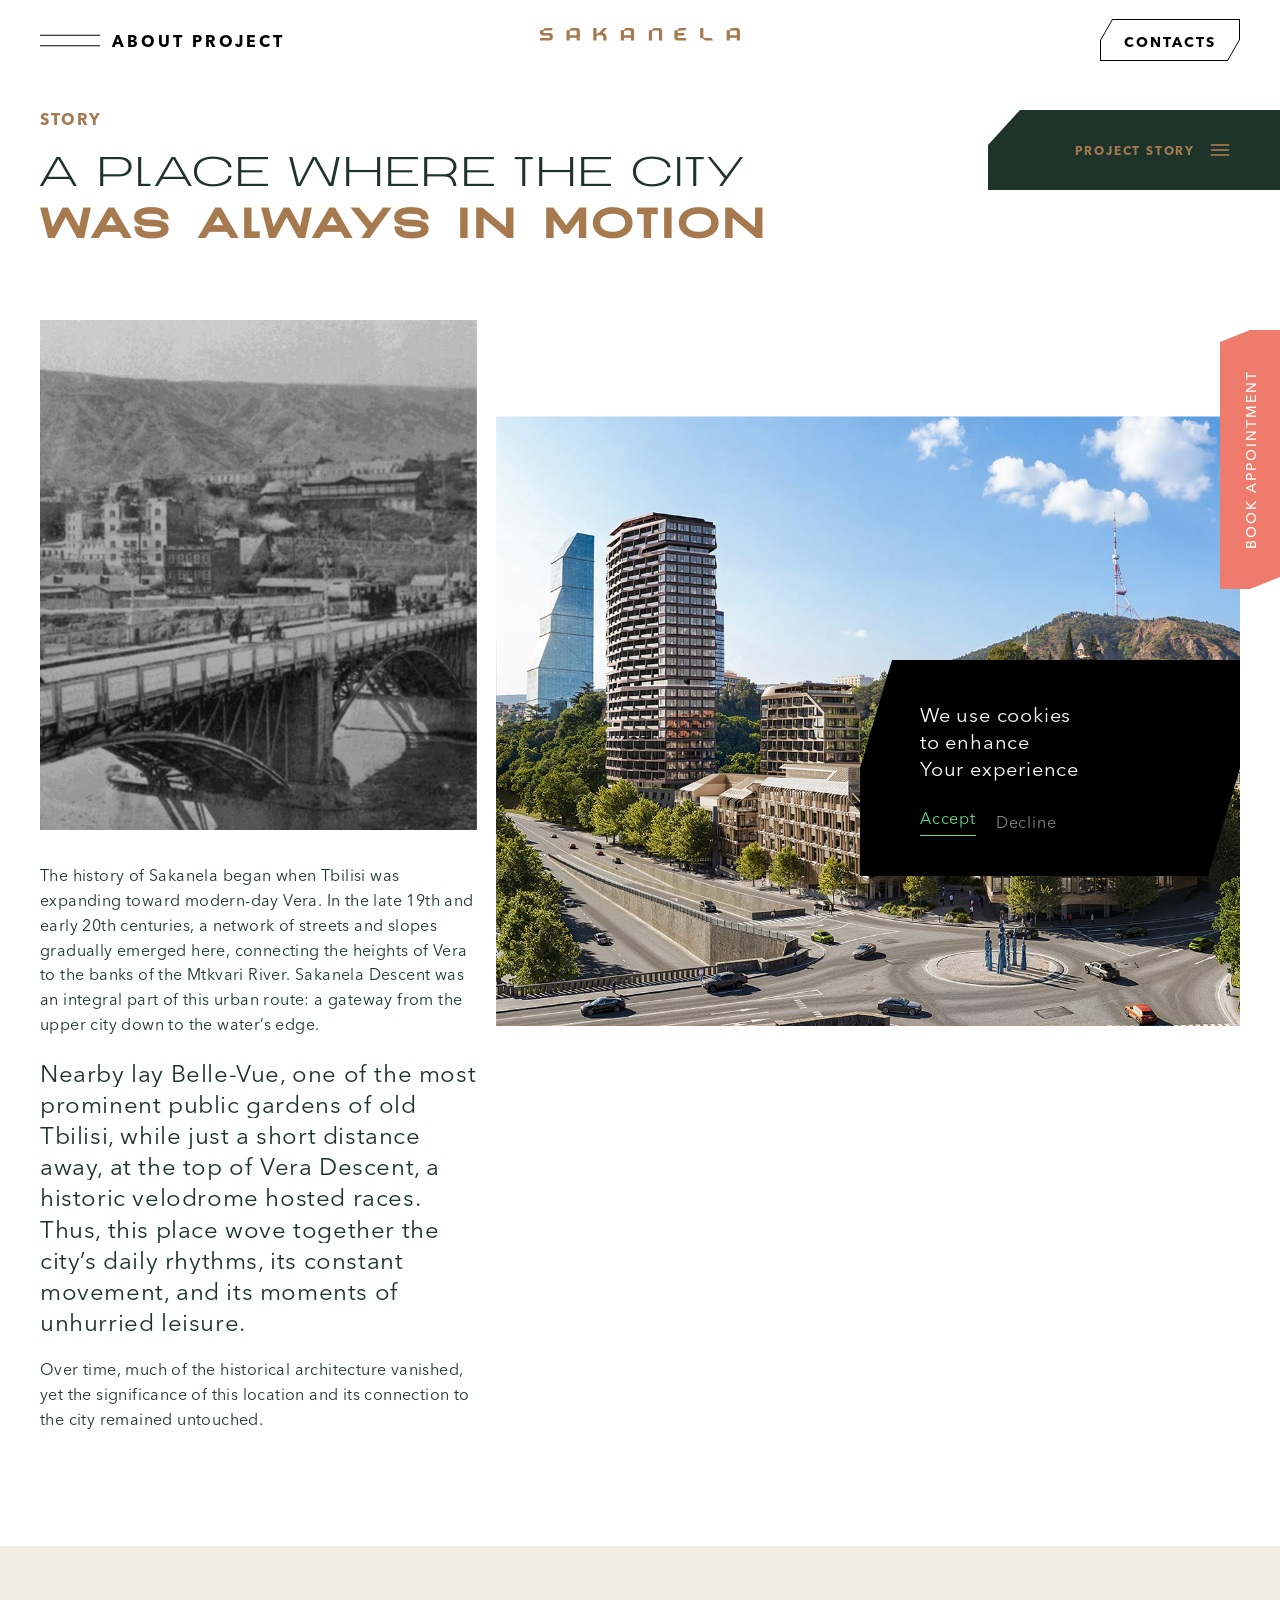
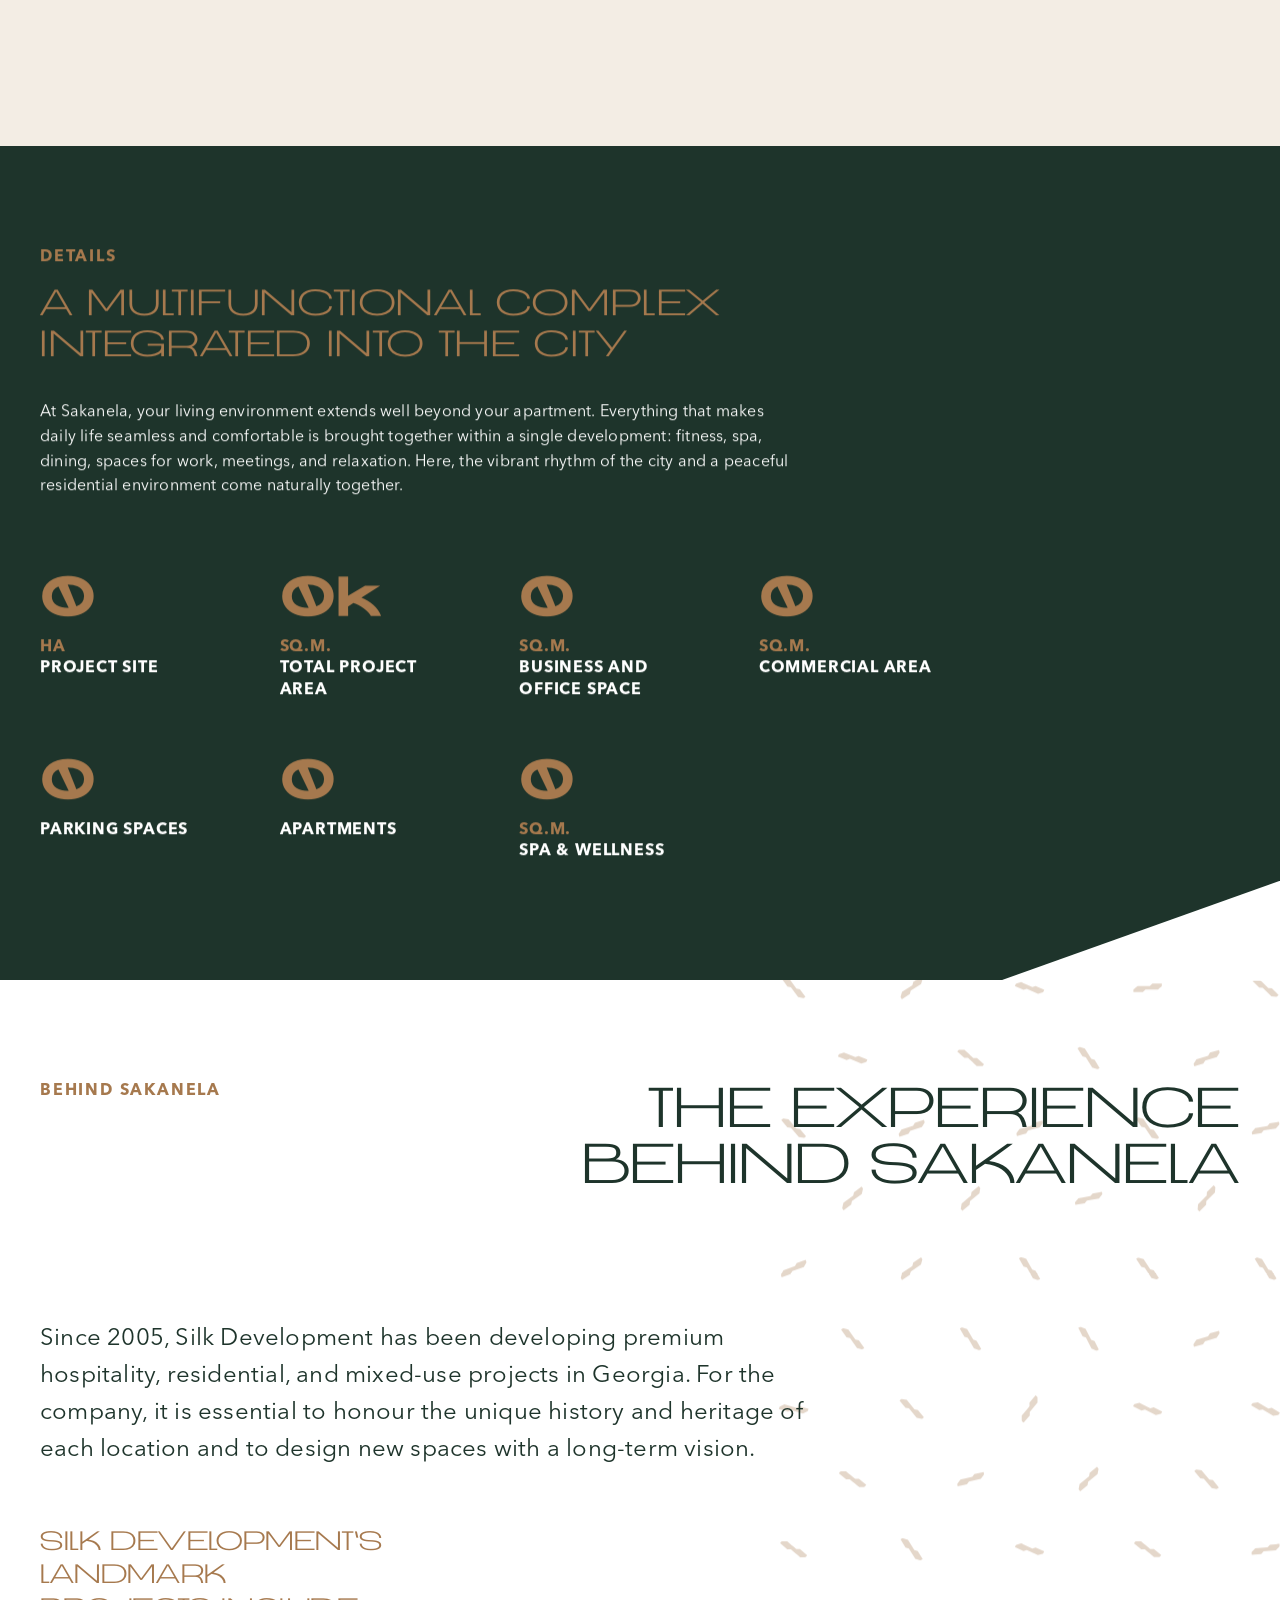
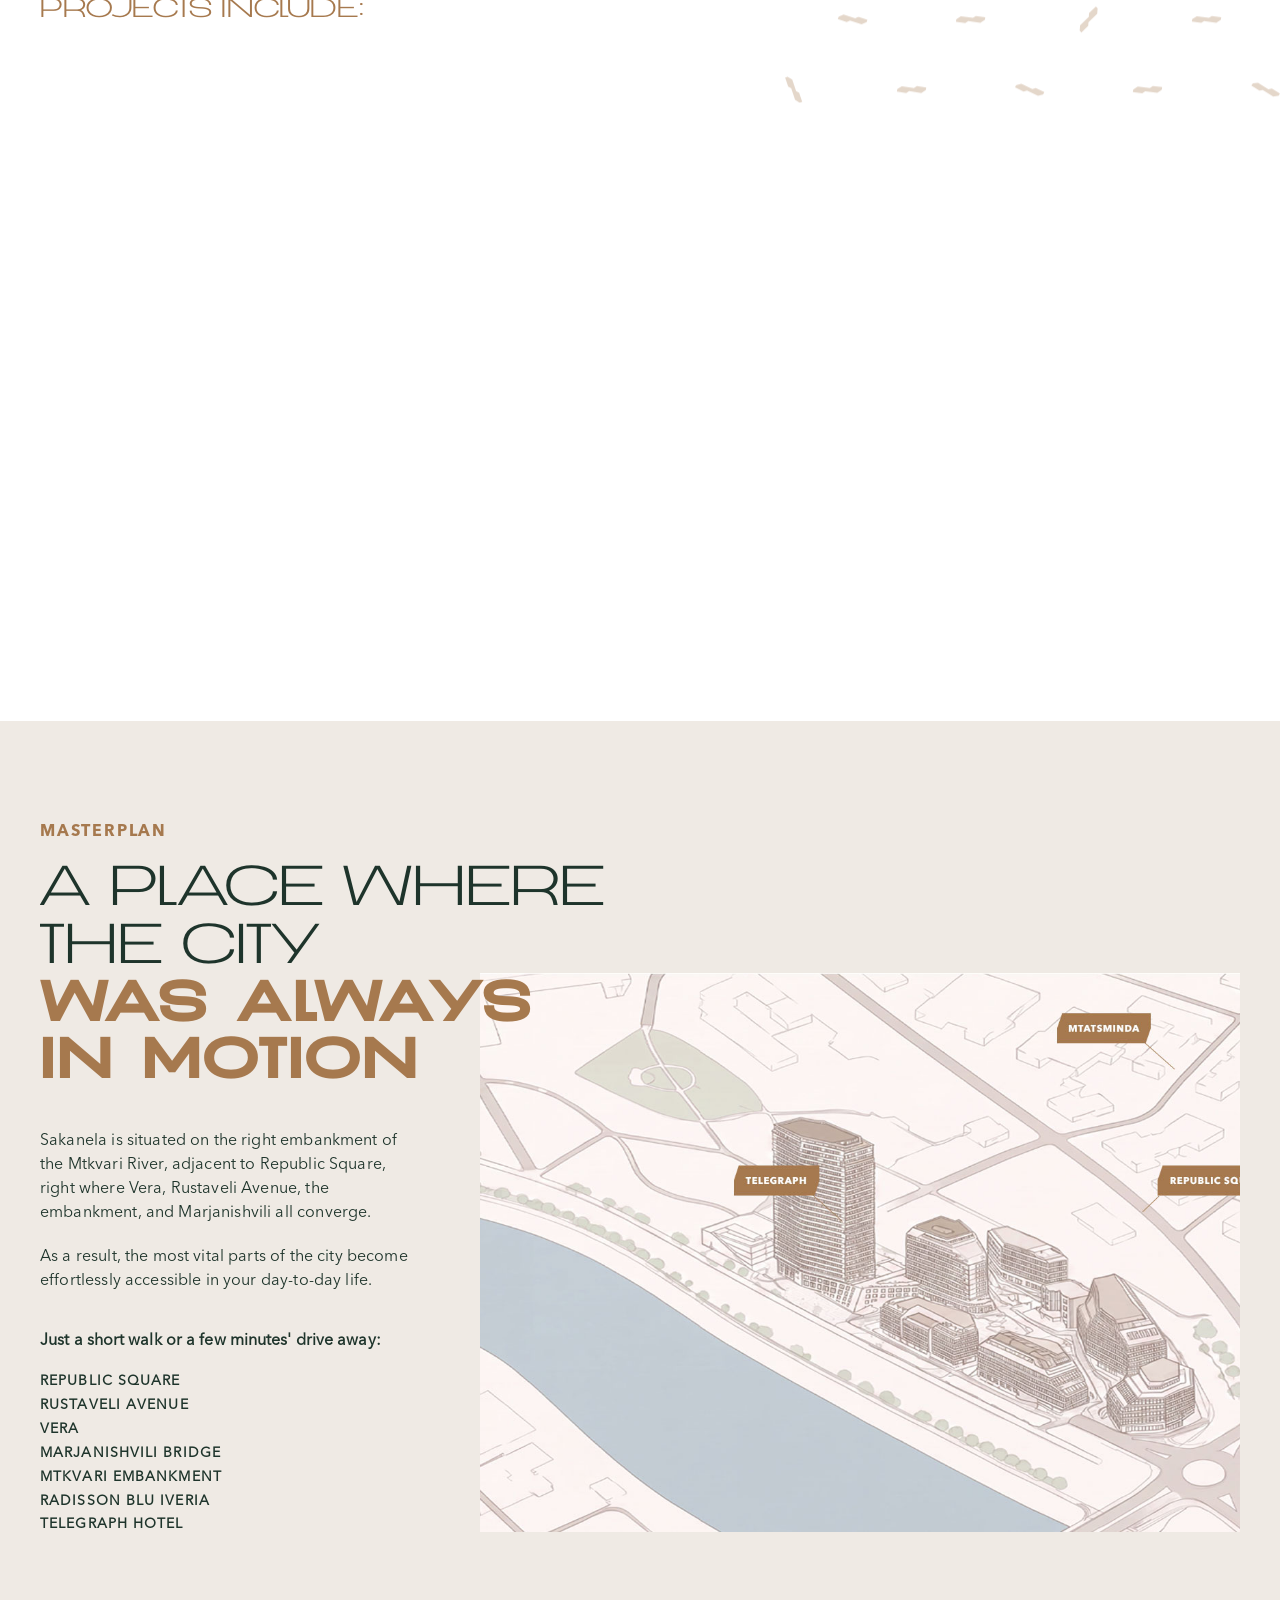
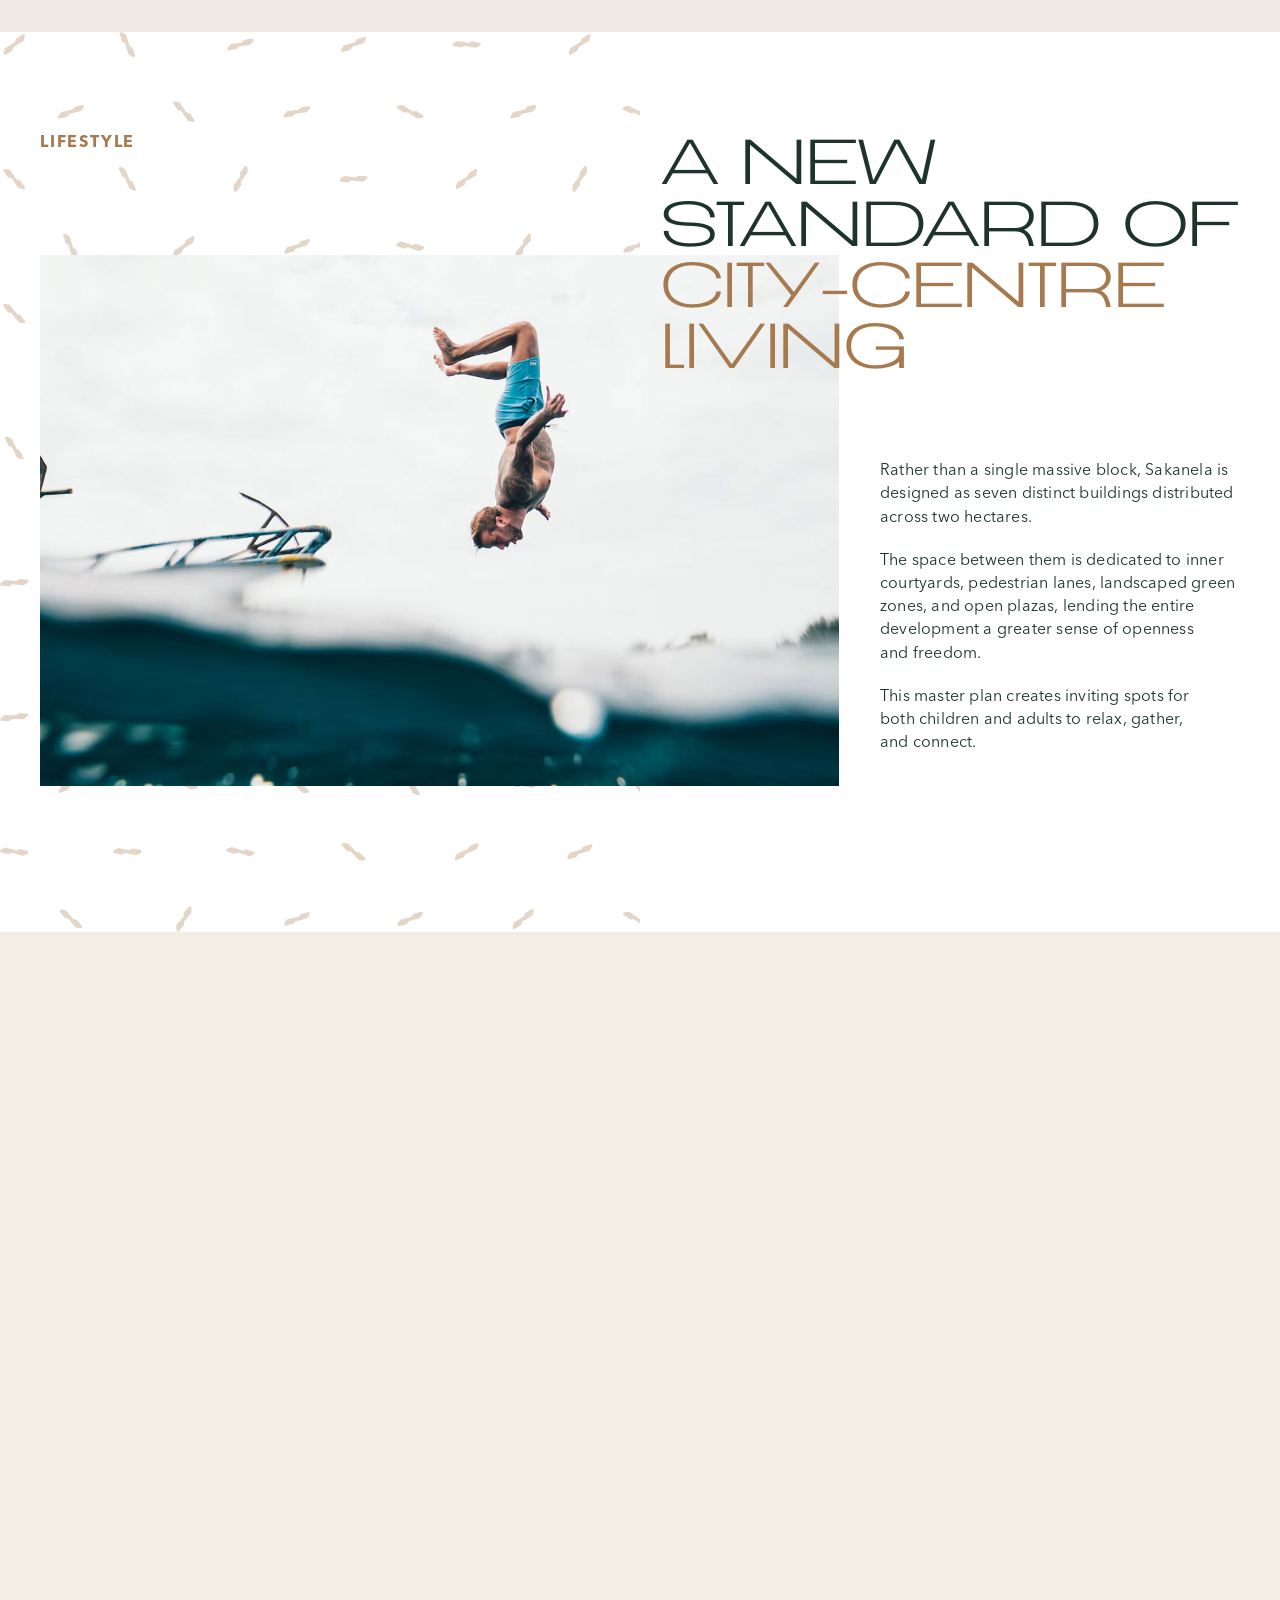
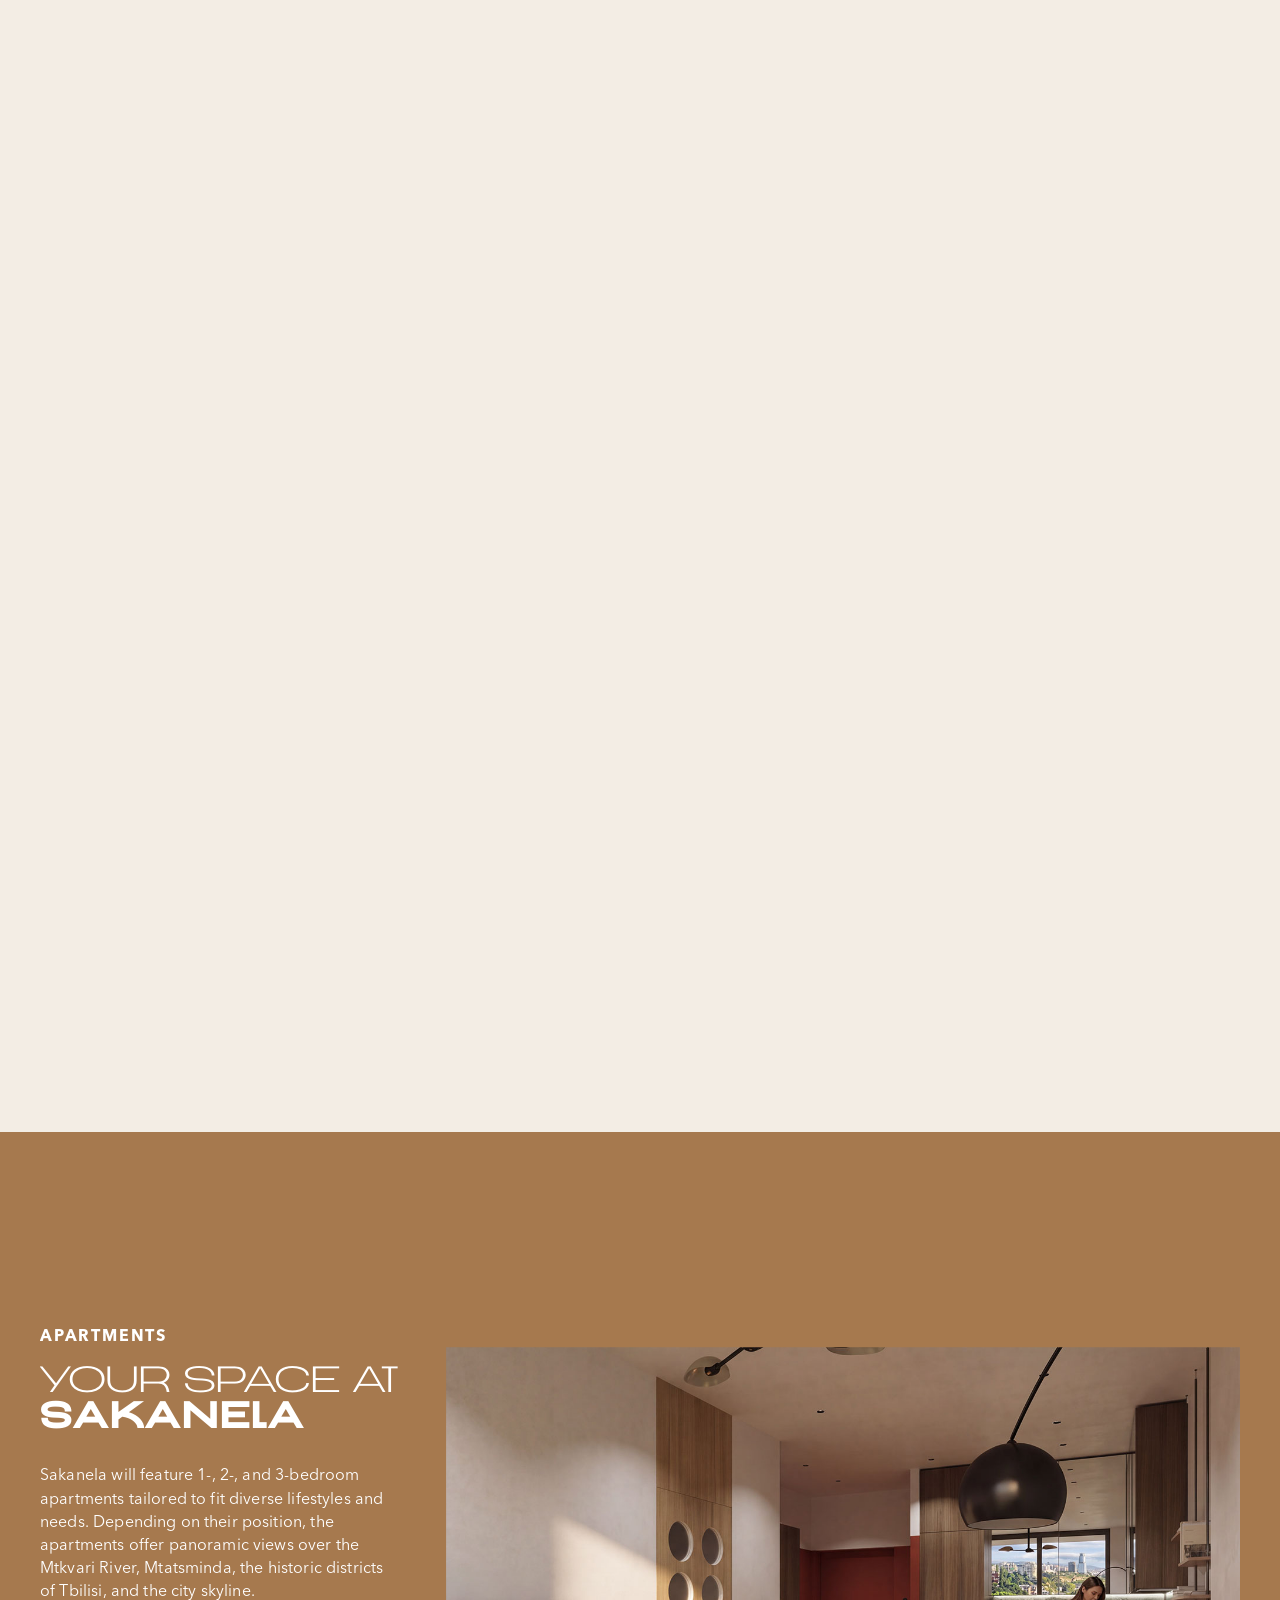
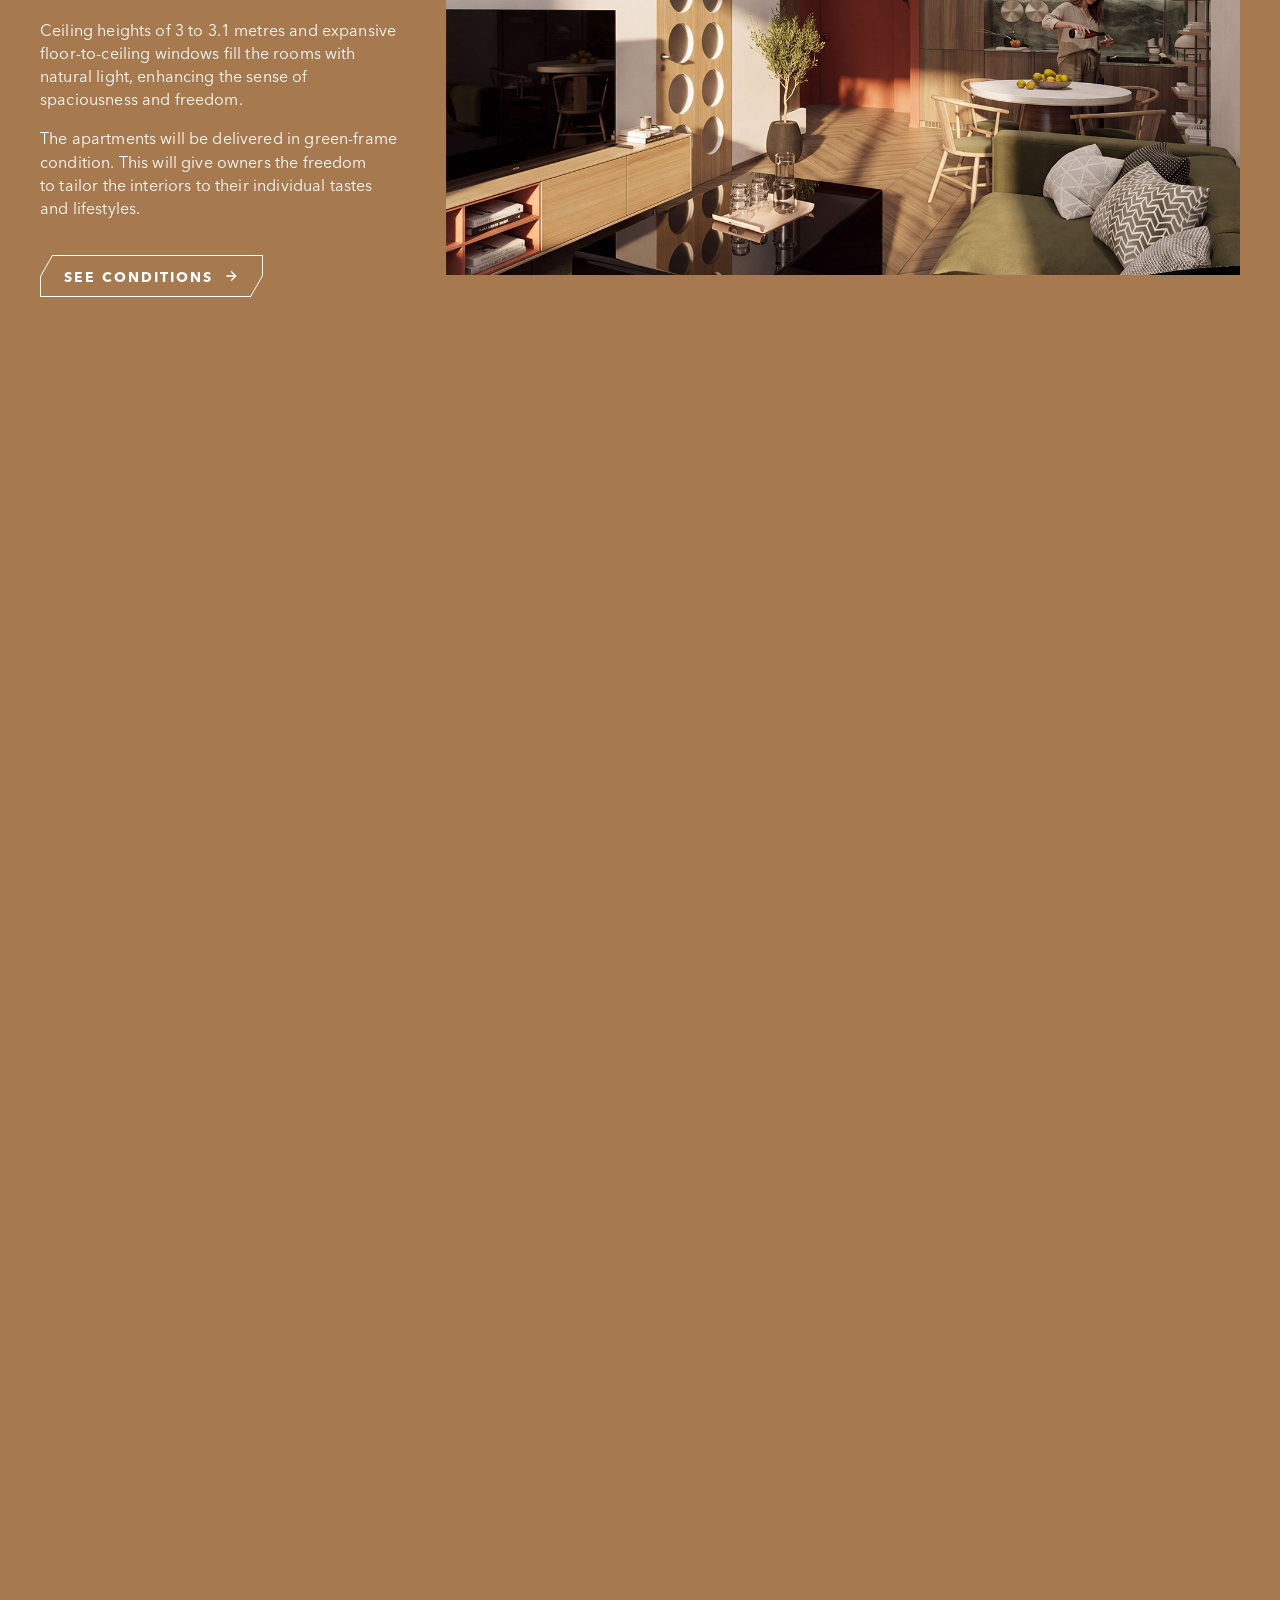
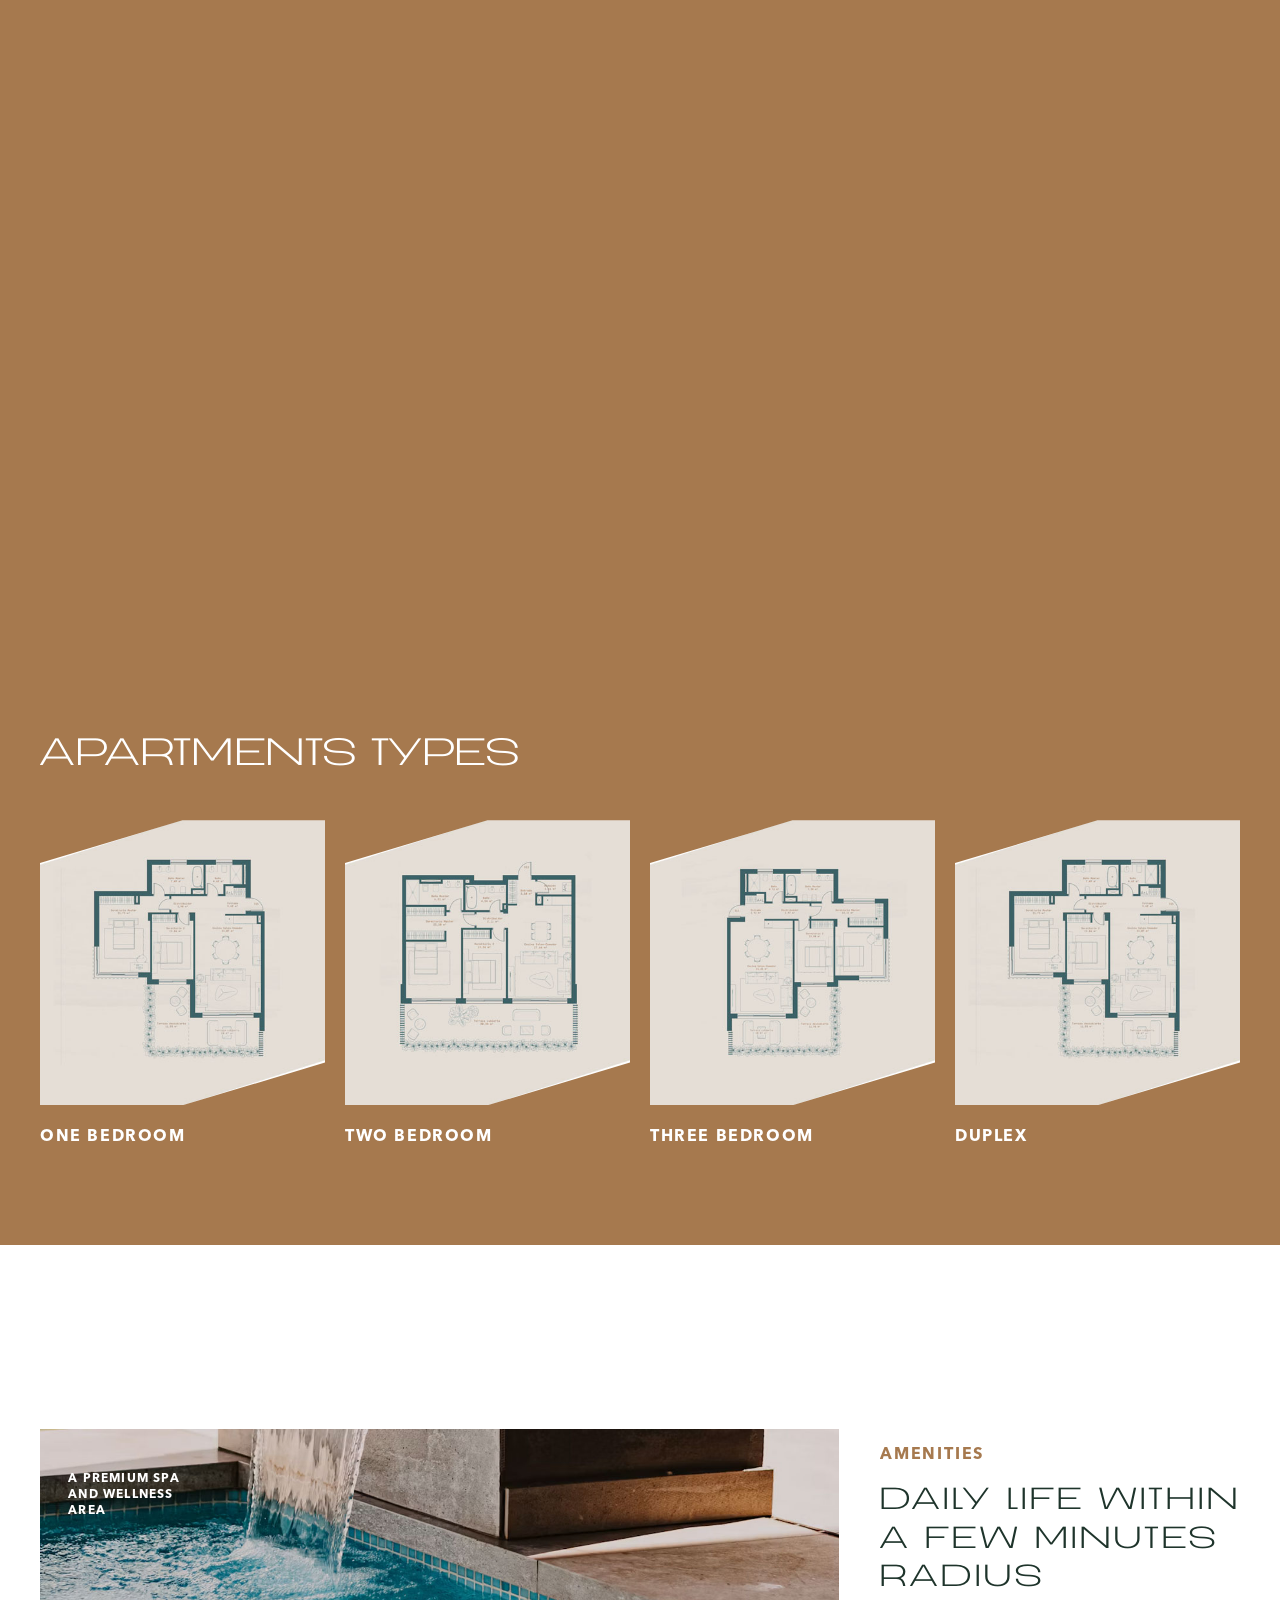
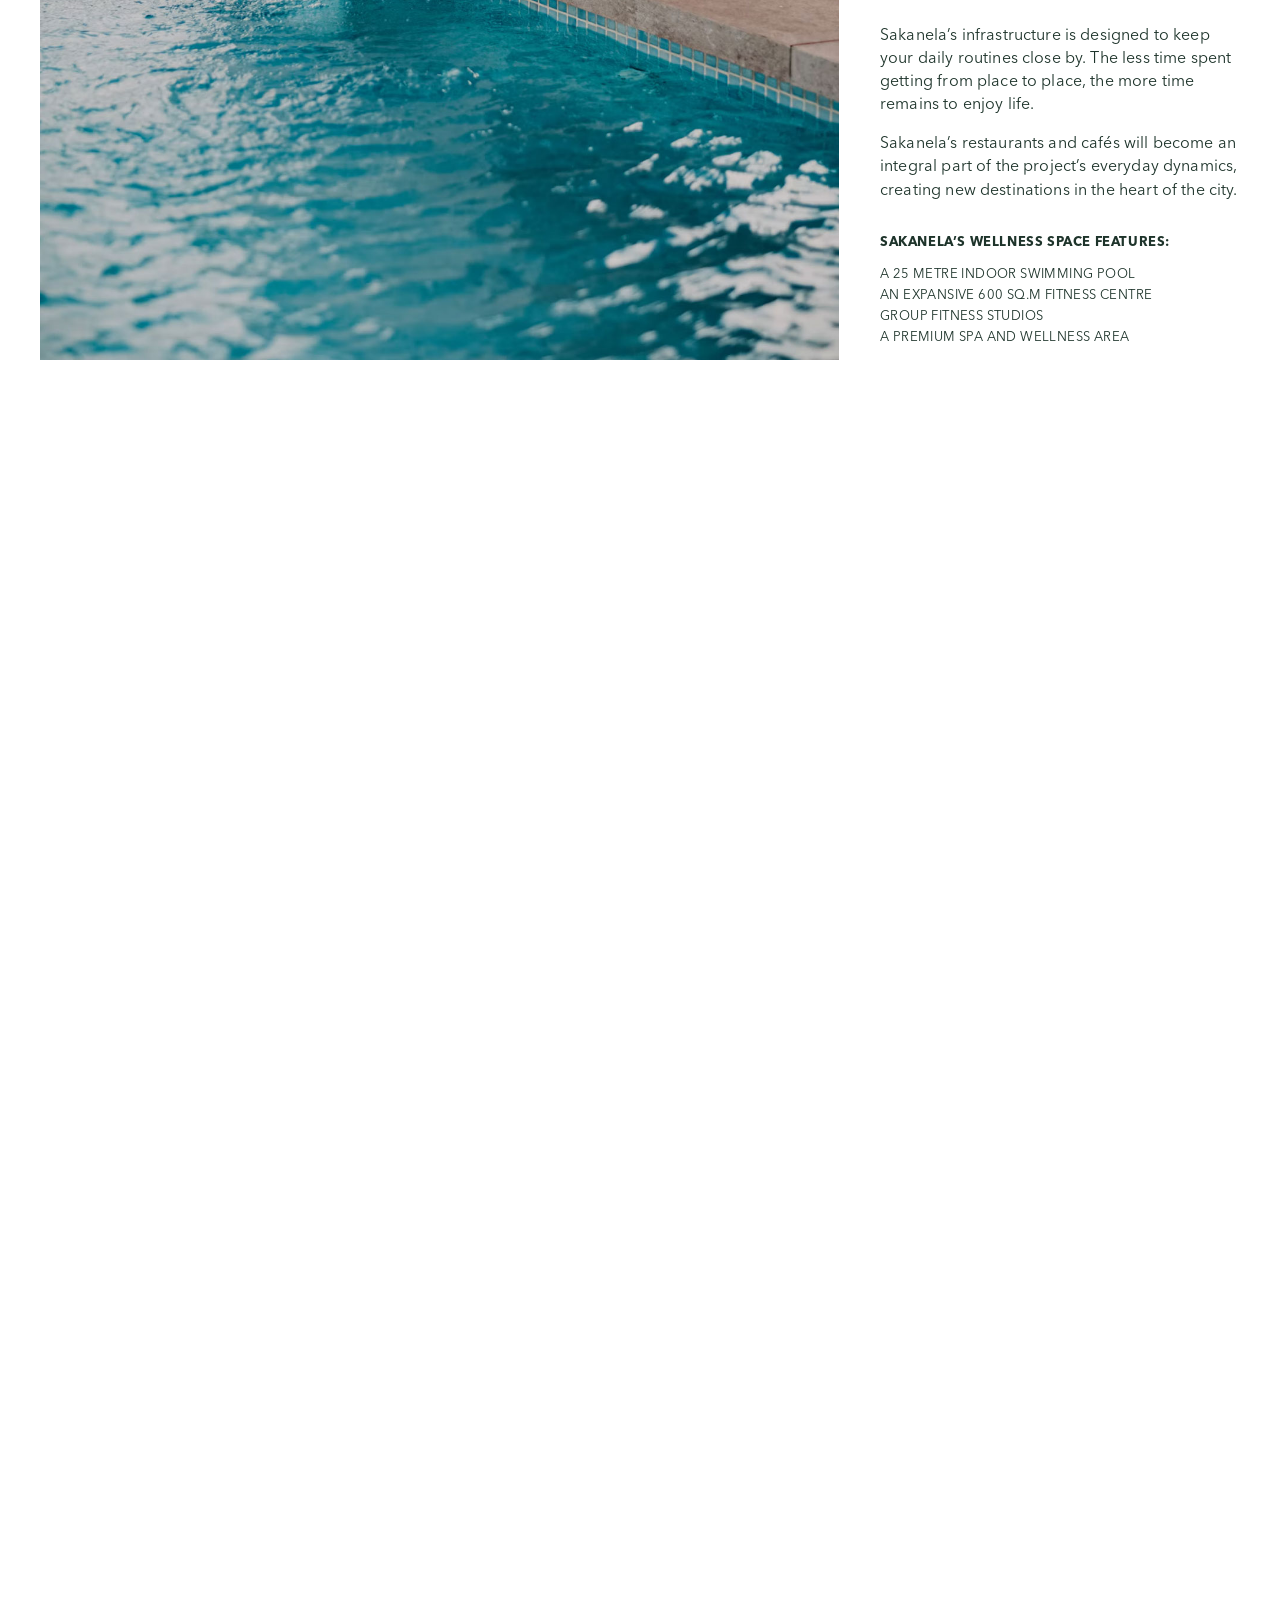
==== commit c2820ab0: "fix" ====
--- a/about.html
+++ b/about.html
@@ -213,16 +213,16 @@
               <figure class="about-story__figure about-story__figure--render" data-animate data-animate-delay="1">
                 <div class="about-story__slides" data-story-slider>
                   <figure class="about-story__slide" data-story-slide>
-                    <img src="./assets/1.jpg"
+                    <img src="./assets/15.jpg"
                       alt="Sakanela beside the Tbilisi skyline, with the television tower on the hill" width="1122"
                       height="920" loading="lazy" />
                   </figure>
                   <figure class="about-story__slide" data-story-slide>
-                    <img src="./assets/2.jpg"
+                    <img src="./assets/25.jpg"
                       alt="Aerial view of Sakanela along the Mtkvari River" width="1122" height="920" loading="lazy" />
                   </figure>
                   <figure class="about-story__slide" data-story-slide>
-                    <img src="./assets/3.jpg"
+                    <img src="./assets/32.jpg"
                       alt="Sakanela facade overlooking the Mtkvari River and the city" width="1122" height="920"
                       loading="lazy" />
                   </figure>
@@ -417,15 +417,15 @@
           <div class="lifestyle__media">
             <div class="lifestyle__slides">
               <figure class="lifestyle__slide" data-lifestyle-slide>
-                <img src="./assets/12.jpg"
+                <img src="./assets/16.jpg"
                   alt="Courtyard and pool framed by Sakanela’s architecture" width="1200" height="800" loading="lazy" />
               </figure>
               <figure class="lifestyle__slide" data-lifestyle-slide>
-                <img src="./assets/22.jpg"
+                <img src="./assets/26.jpg"
                   alt="Outdoor pool framed by a timber deck and garden" width="1200" height="800" loading="lazy" />
               </figure>
               <figure class="lifestyle__slide" data-lifestyle-slide>
-                <img src="./assets/32.jpg"
+                <img src="./assets/33.jpg"
                   alt="Quiet office corridor with glass-walled workspaces" width="1200" height="801" loading="lazy" />
               </figure>
             </div>
@@ -494,16 +494,16 @@
           <div class="appartments__media">
             <div class="appartments__slides">
               <figure class="appartments__slide" data-appartments-slide>
-                <img src="./assets/13.jpg"
+                <img src="./assets/18.jpg"
                   alt="Daylit room with a long table and floor-to-ceiling windows" width="1200" height="800"
                   loading="lazy" />
               </figure>
               <figure class="appartments__slide" data-appartments-slide>
-                <img src="./assets/23.jpg"
+                <img src="./assets/27.jpg"
                   alt="Open interior with a kitchen and seating" width="1200" height="800" loading="lazy" />
               </figure>
               <figure class="appartments__slide" data-appartments-slide>
-                <img src="./assets/34.jpg"
+                <img src="./assets/35.jpg"
                   alt="Calm interior finished in warm timber and stone" width="1200" height="800" loading="lazy" />
               </figure>
             </div>
@@ -516,21 +516,21 @@
           <ul class="appartments__types-list">
             <li class="appartments__type">
               <figure class="appartments__type-media" data-animate="fade">
-                <img src="./assets/14.jpg" alt="Isometric view of a one bedroom apartment"
+                <img src="./assets/17.jpg" alt="Isometric view of a one bedroom apartment"
                   width="700" height="600" loading="lazy" />
               </figure>
               <p class="appartments__type-name">One bedroom</p>
             </li>
             <li class="appartments__type">
               <figure class="appartments__type-media" data-animate="fade" data-animate-delay="1">
-                <img src="./assets/24.jpg" alt="Isometric view of a two bedroom apartment"
+                <img src="./assets/28.jpg" alt="Isometric view of a two bedroom apartment"
                   width="700" height="600" loading="lazy" />
               </figure>
               <p class="appartments__type-name">Two bedroom</p>
             </li>
             <li class="appartments__type">
               <figure class="appartments__type-media" data-animate="fade" data-animate-delay="2">
-                <img src="./assets/33.jpg" alt="Isometric view of a three bedroom apartment"
+                <img src="./assets/34.jpg" alt="Isometric view of a three bedroom apartment"
                   width="700" height="600" loading="lazy" />
               </figure>
               <p class="appartments__type-name">Three bedroom</p>
@@ -561,17 +561,17 @@
           <div class="amenities__media">
             <div class="amenities__slides">
               <figure class="amenities__slide" data-amenities-slide>
-                <img src="./assets/15.jpg" alt="Indoor pool and timber wellness room"
+                <img src="./assets/19.jpg" alt="Indoor pool and timber wellness room"
                   width="1200" height="800" loading="lazy" />
                 <figcaption class="amenities__caption">A premium spa<br />and wellness area</figcaption>
               </figure>
               <figure class="amenities__slide" data-amenities-slide>
-                <img src="./assets/25.jpg" alt="Indoor swimming pool" width="1200"
+                <img src="./assets/29.jpg" alt="Indoor swimming pool" width="1200"
                   height="800" loading="lazy" />
                 <figcaption class="amenities__caption">A 25 metre indoor<br />swimming pool</figcaption>
               </figure>
               <figure class="amenities__slide" data-amenities-slide>
-                <img src="./assets/35.jpg" alt="Fitness centre with open training floor"
+                <img src="./assets/36.jpg" alt="Fitness centre with open training floor"
                   width="1200" height="800" loading="lazy" />
                 <figcaption class="amenities__caption">An expansive 600 sq.m<br />fitness centre</figcaption>
               </figure>
@@ -650,11 +650,11 @@
         <div class="safety__viewport" data-safety-viewport>
           <div class="safety__track" data-safety-track>
             <figure class="safety__slide" data-safety-slide>
-              <img src="./assets/16.jpg"
+              <img src="./assets/110.jpg"
                 alt="Floor-to-ceiling glazing in a daylit residence" width="1200" height="800" loading="lazy" />
             </figure>
             <figure class="safety__slide" data-safety-slide>
-              <img src="./assets/26.jpg" alt="Sakanela residence exterior" width="1200"
+              <img src="./assets/210.jpg" alt="Sakanela residence exterior" width="1200"
                 height="800" loading="lazy" />
             </figure>
           </div>
@@ -752,7 +752,7 @@
     </button>
     <div class="conditions__content">
       <h1 class="conditions__title" id="conditions-title">Delivery conditions</h1>
-      <p class="conditions__text">
+      <p class="conditions__desc">
         აპარტამენტის ჩაბარების კონდიცია მეტი, ვიდრე მწვანე კარკასი საქანელას აპარტამენტები მწვანე კარკასის მდგომარეობით
         ჩაბარდება და მზად იქნება საბოლოო სარემონტო სამუშაოებისთვის.
       </p>
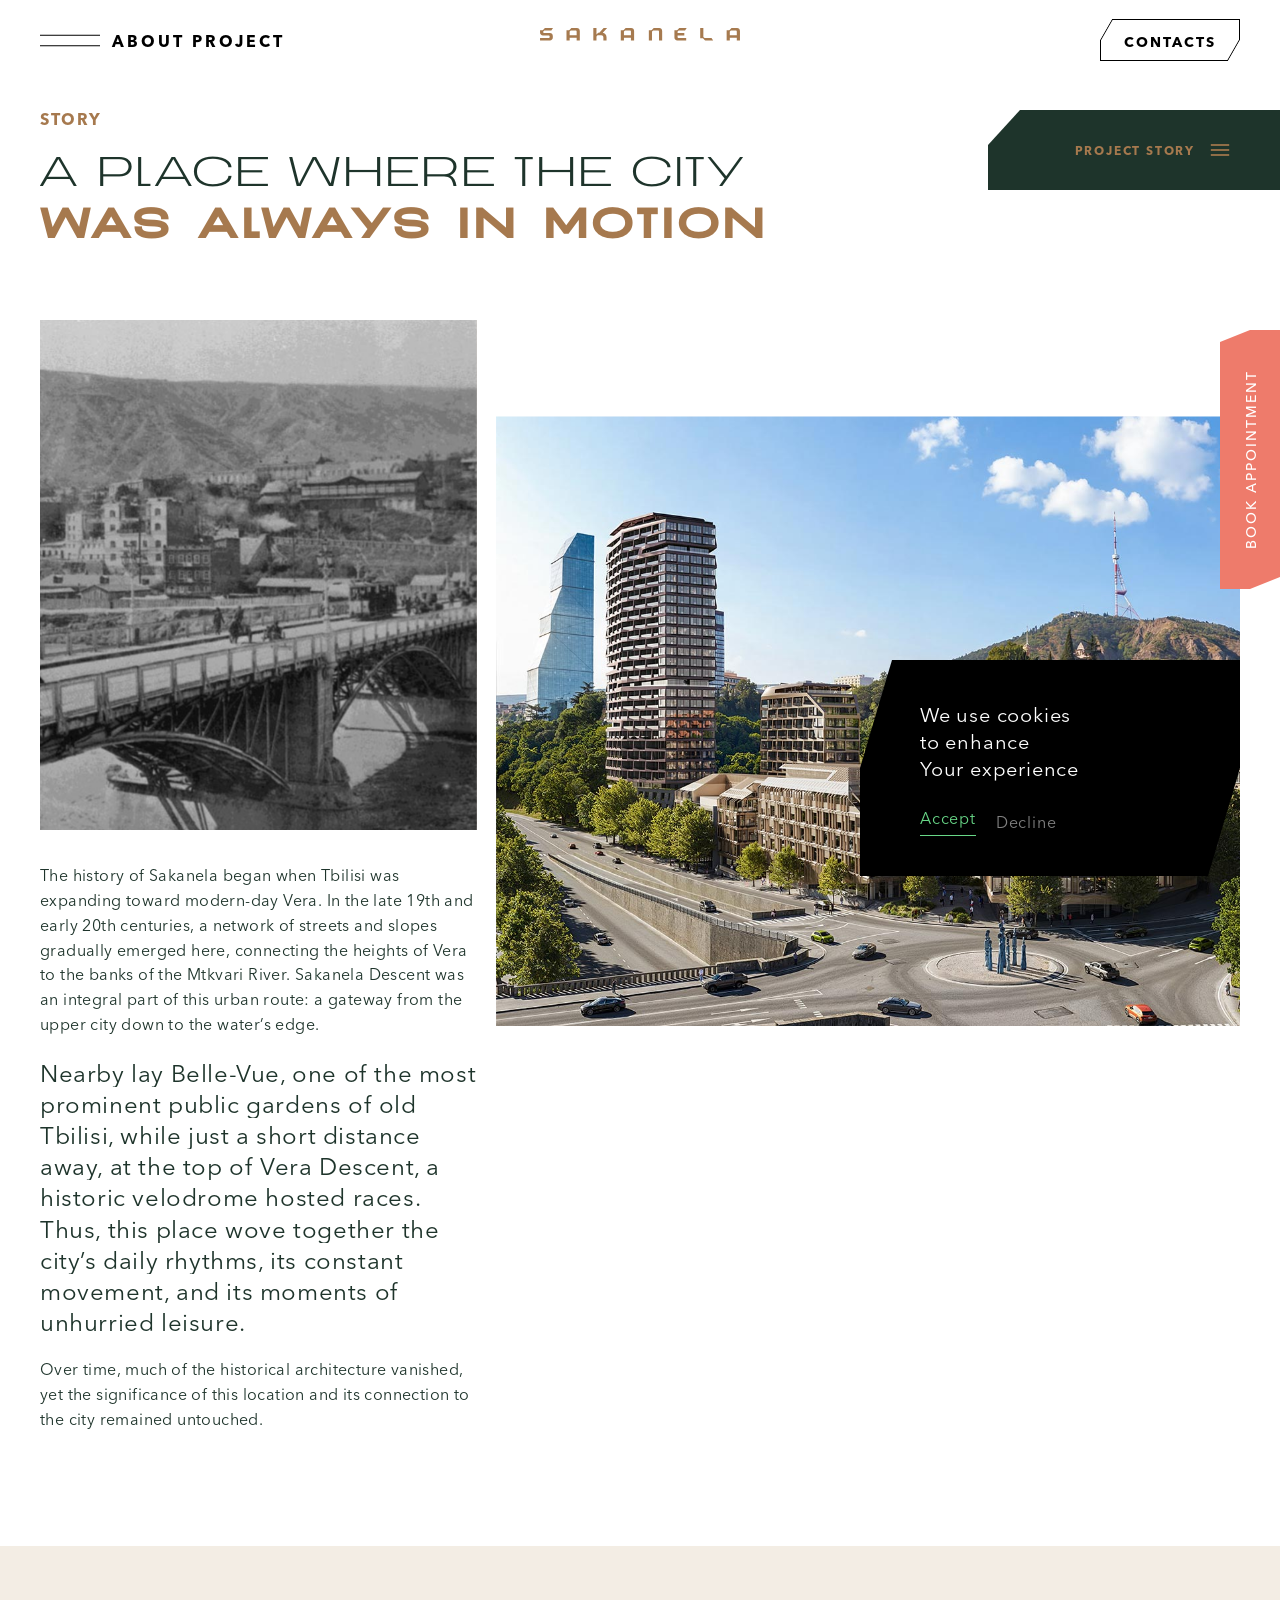
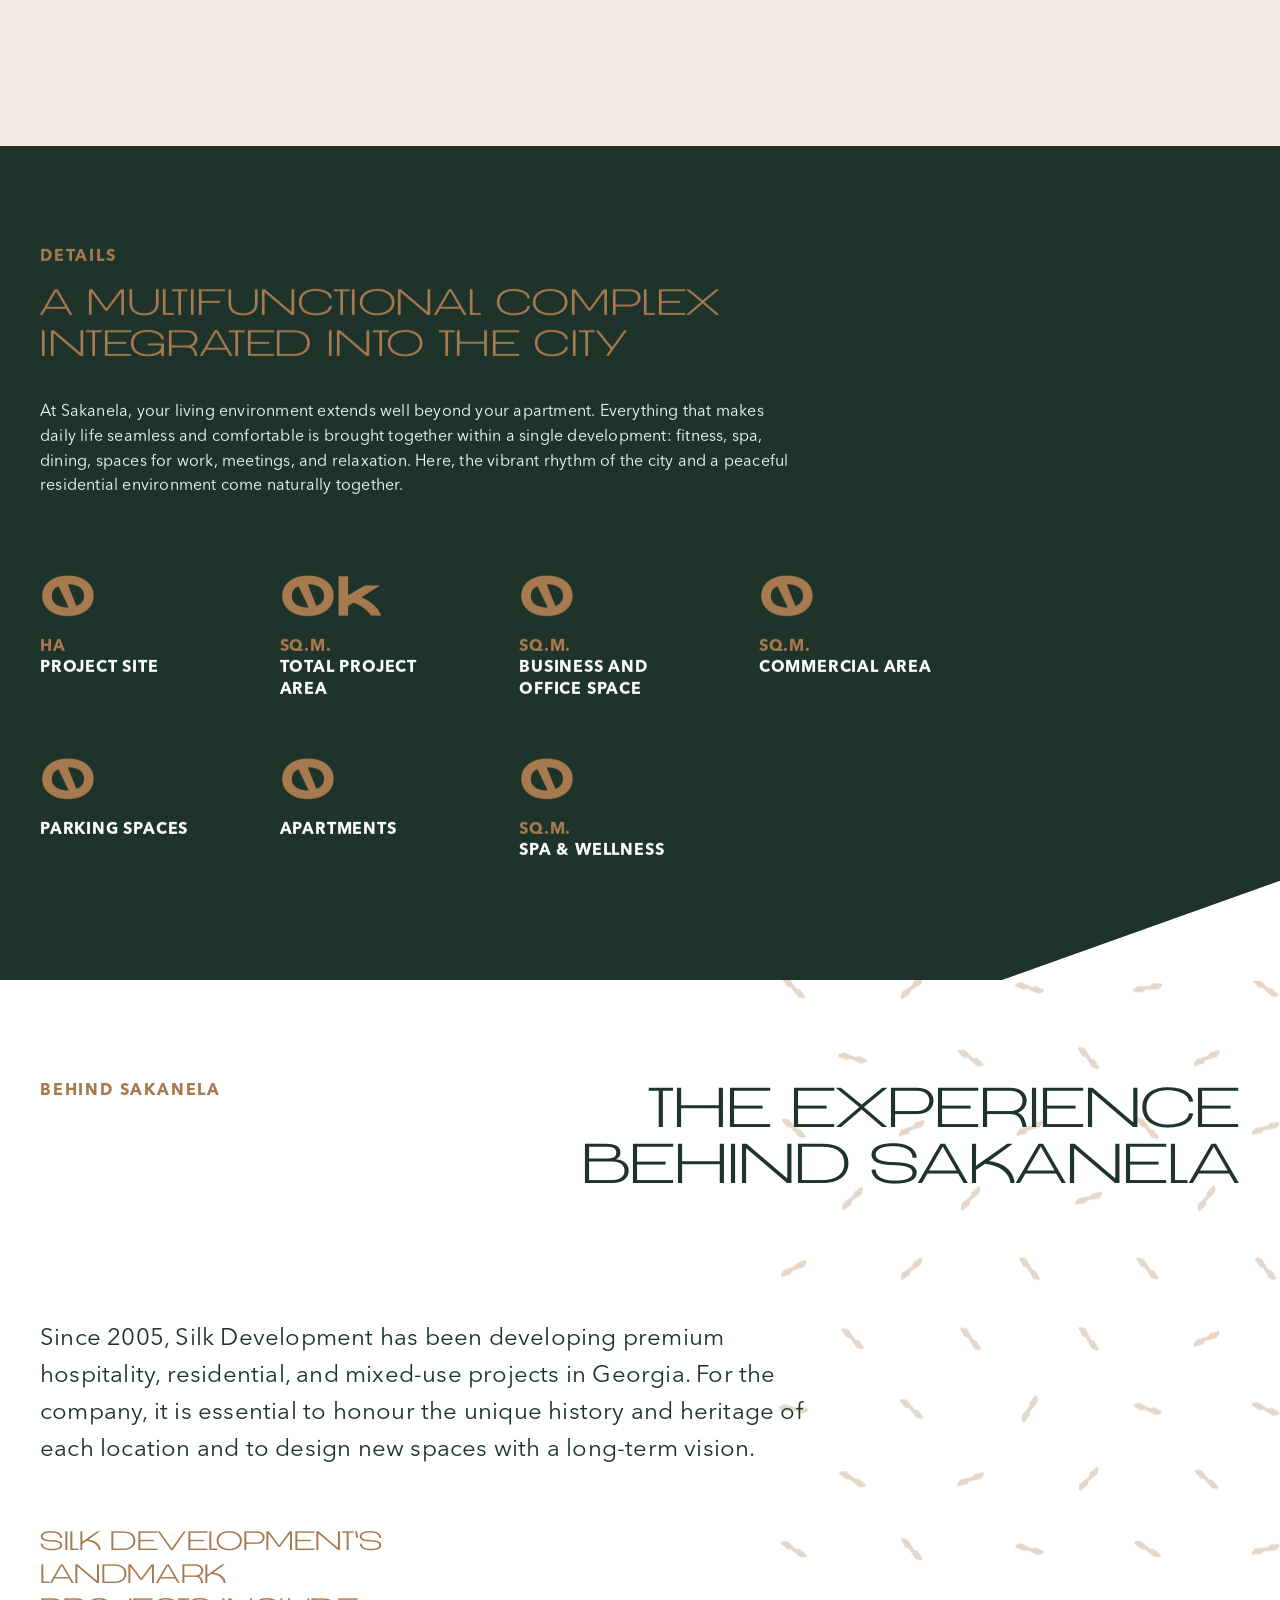
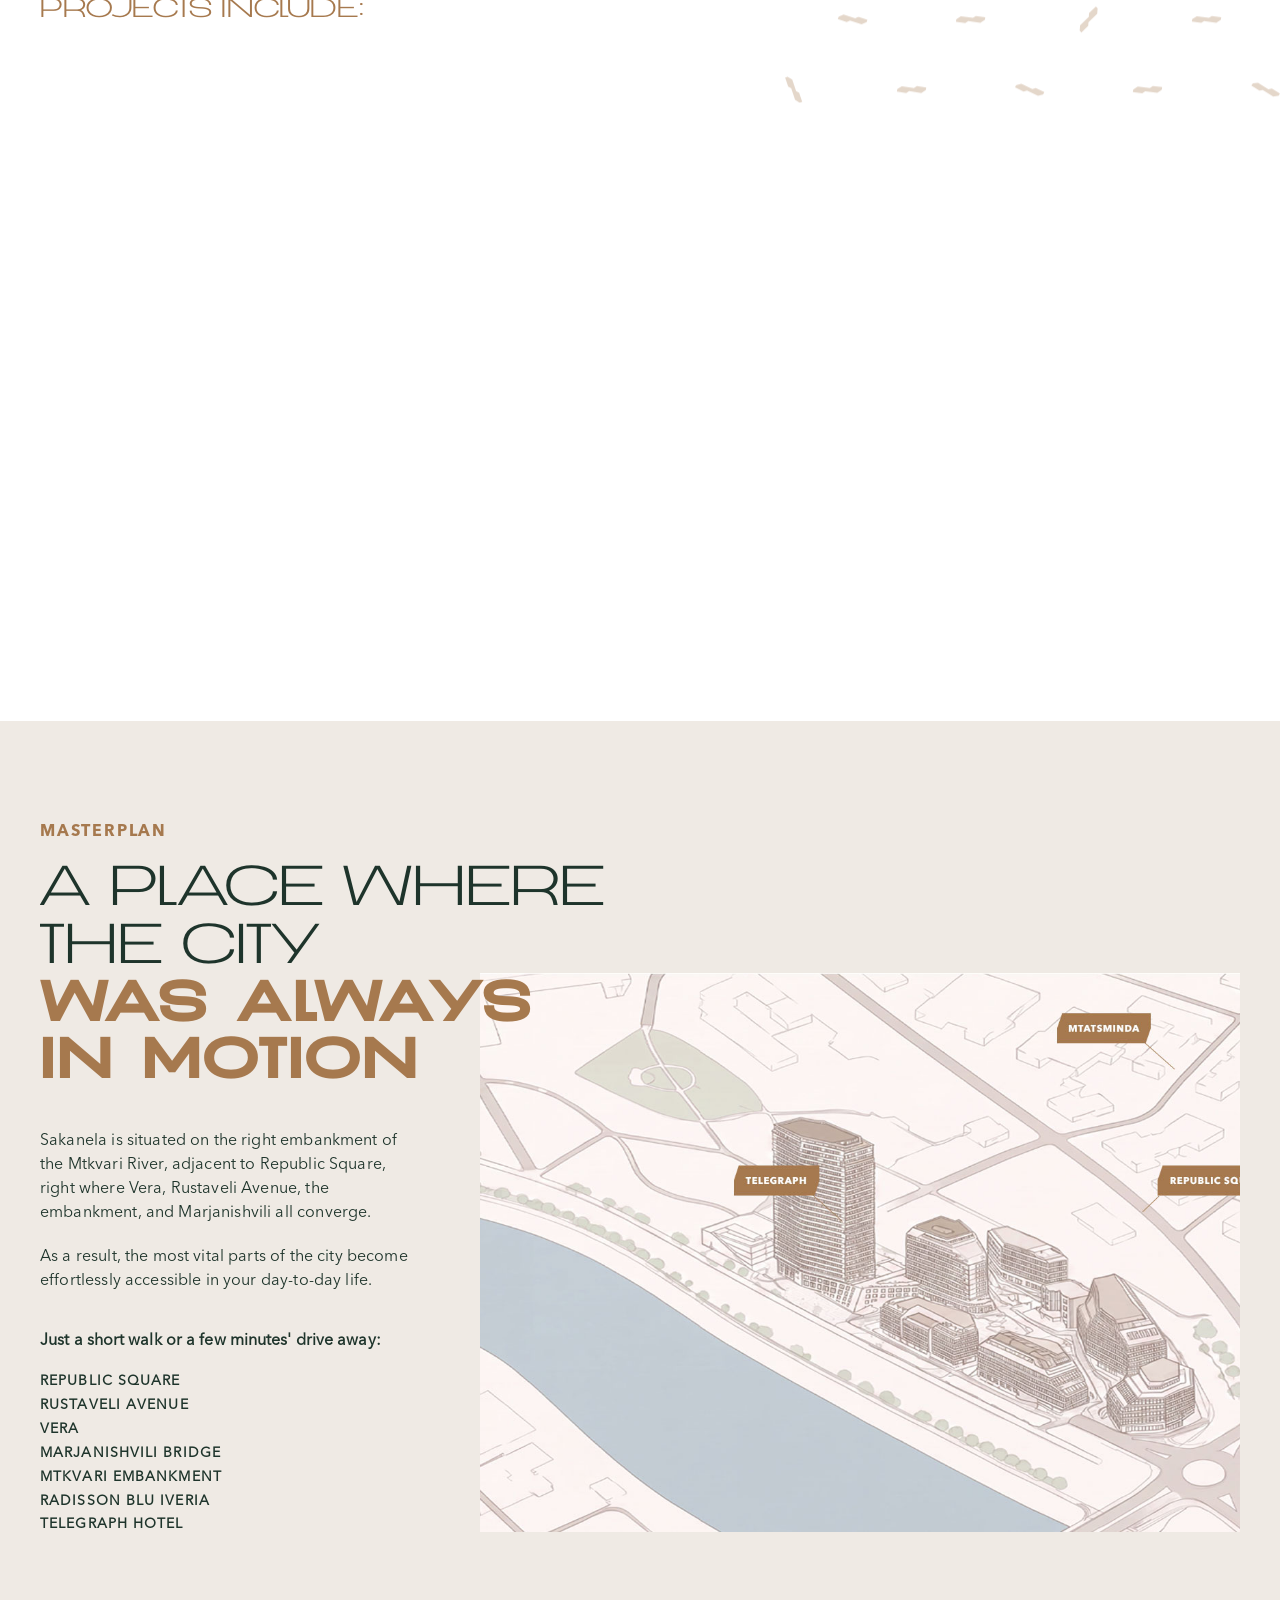
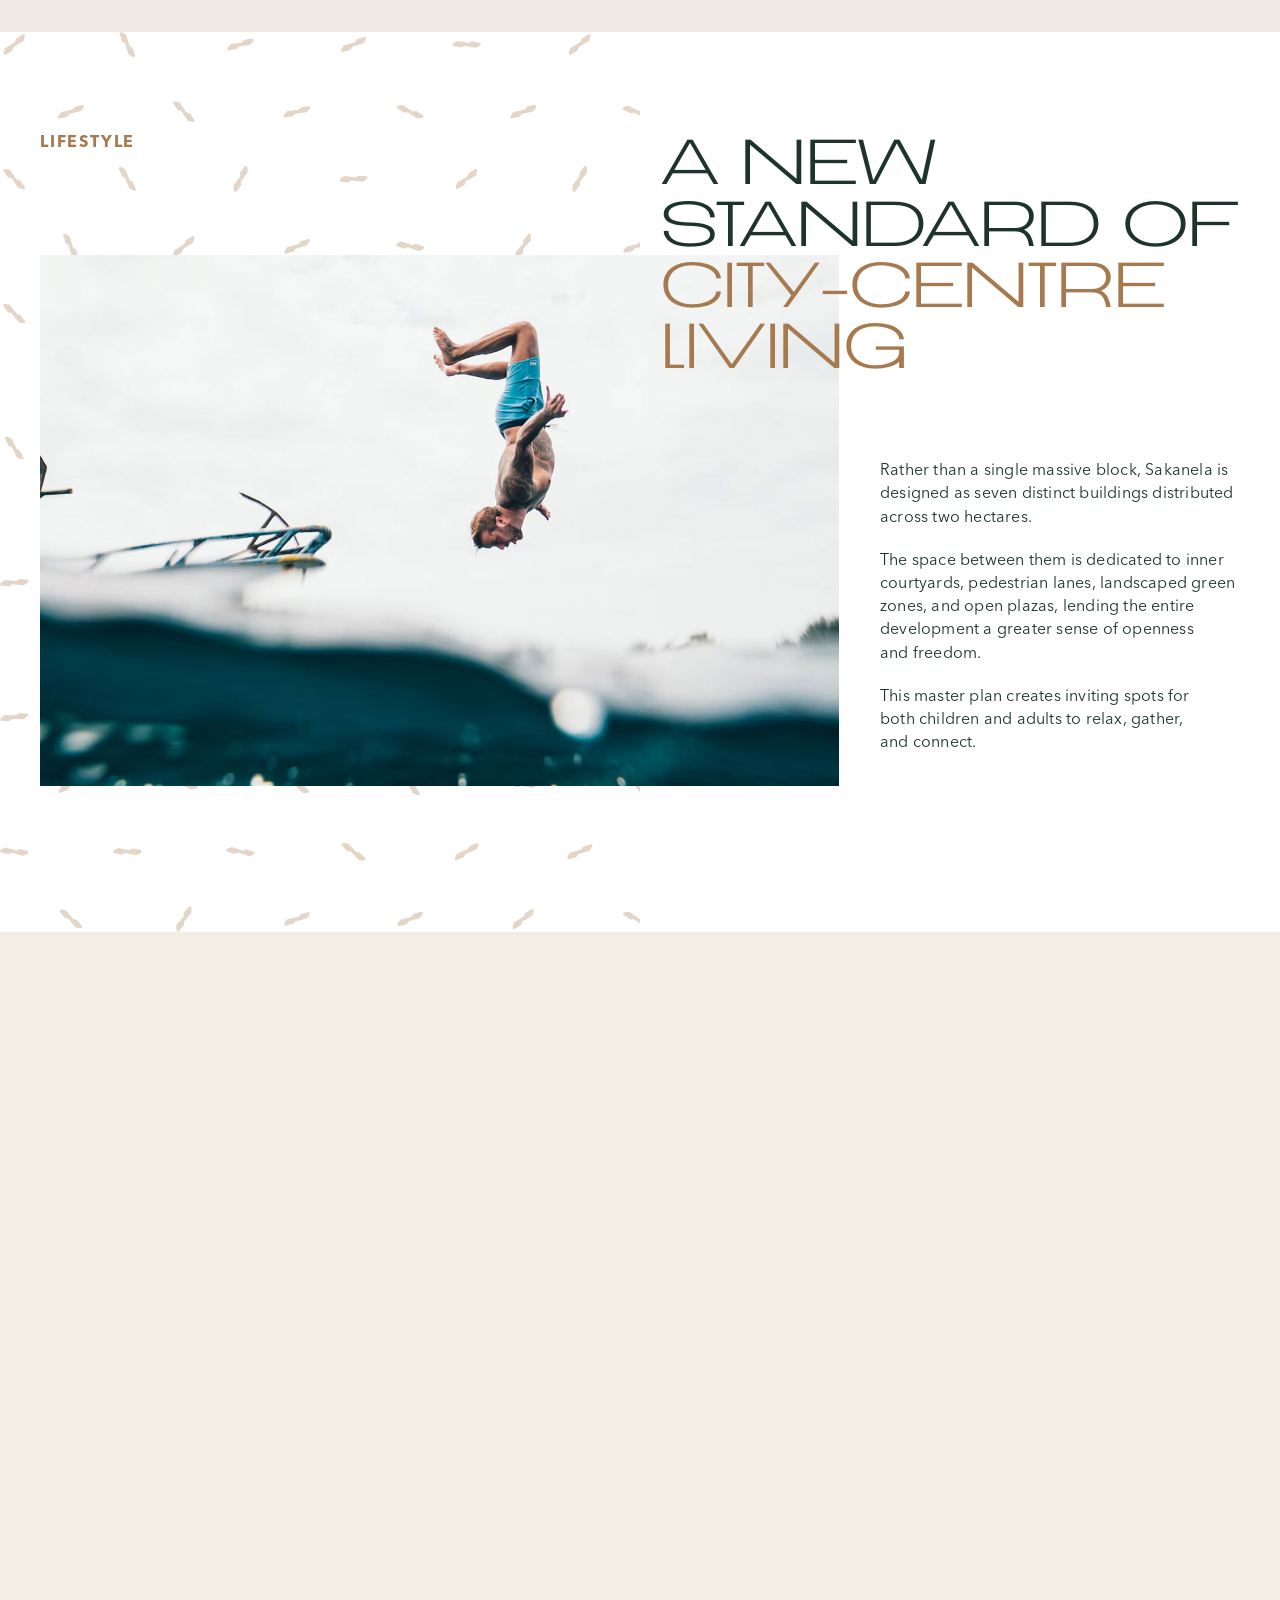
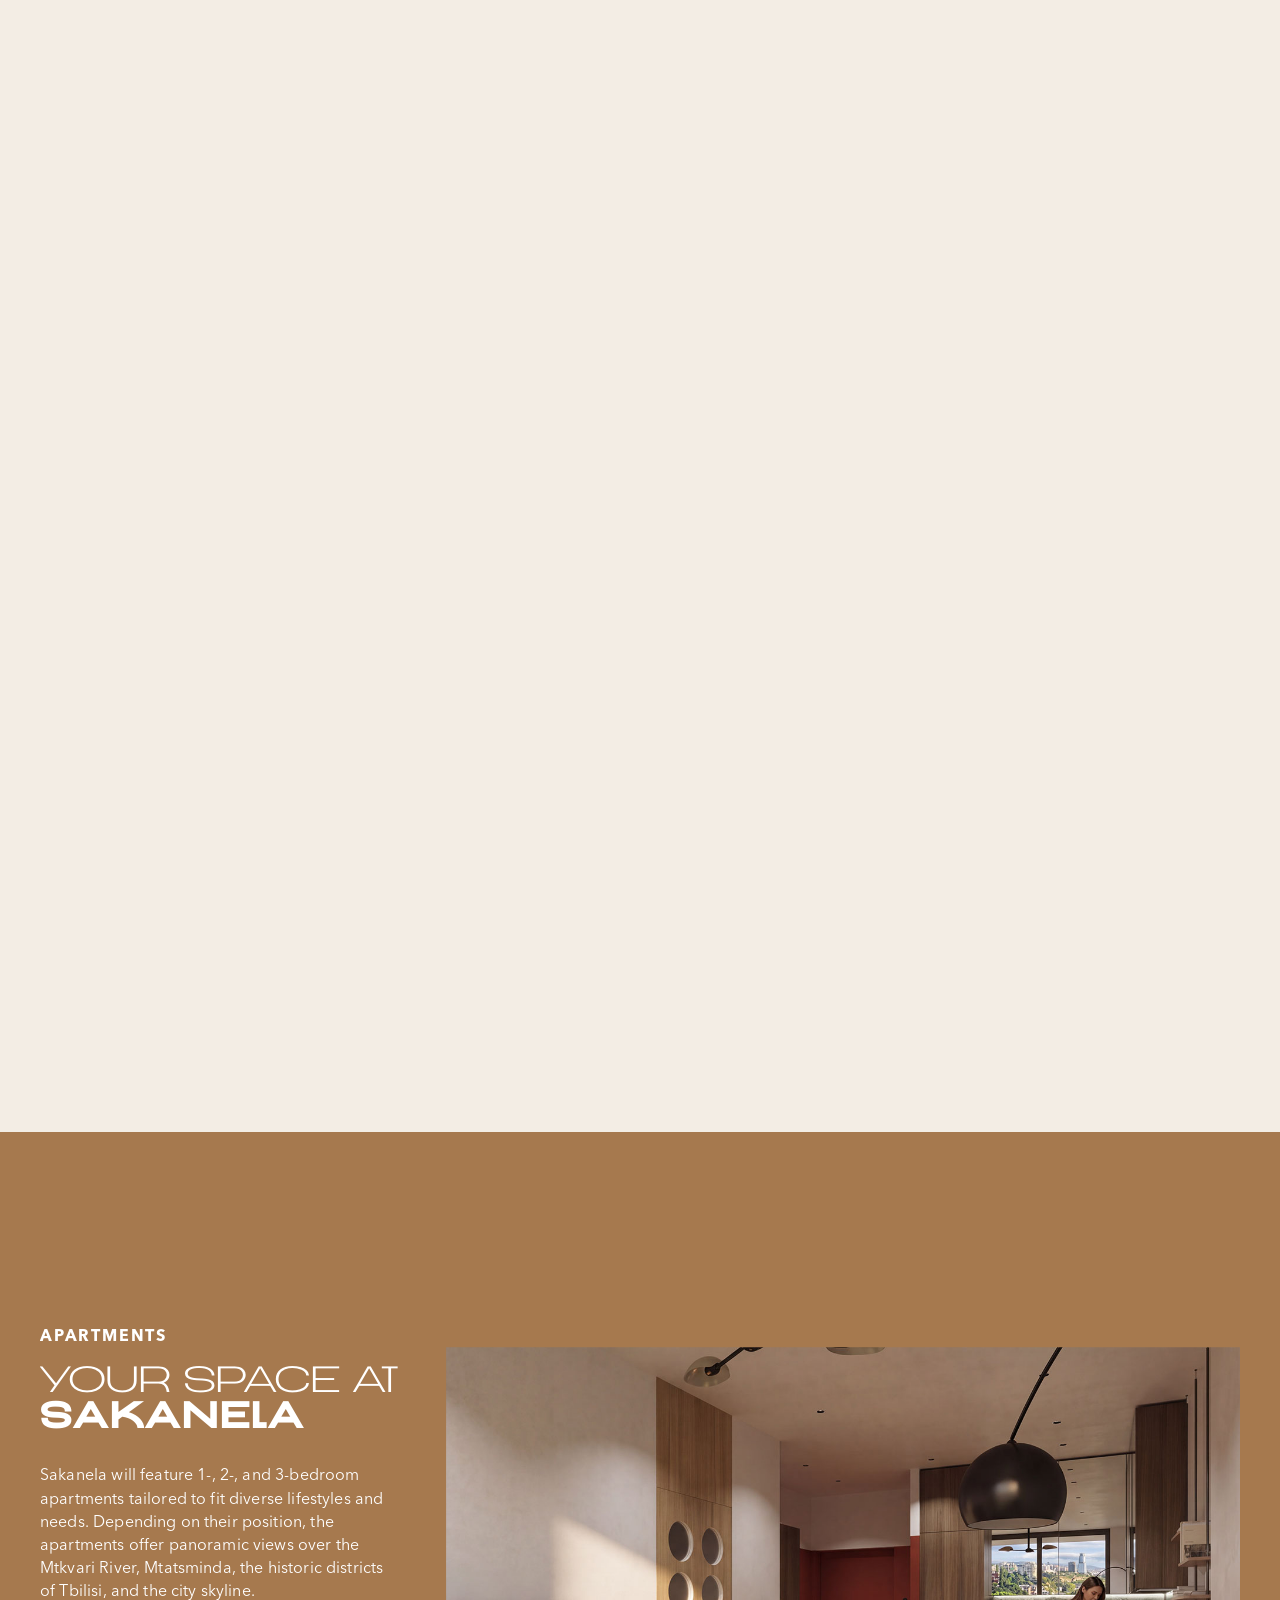
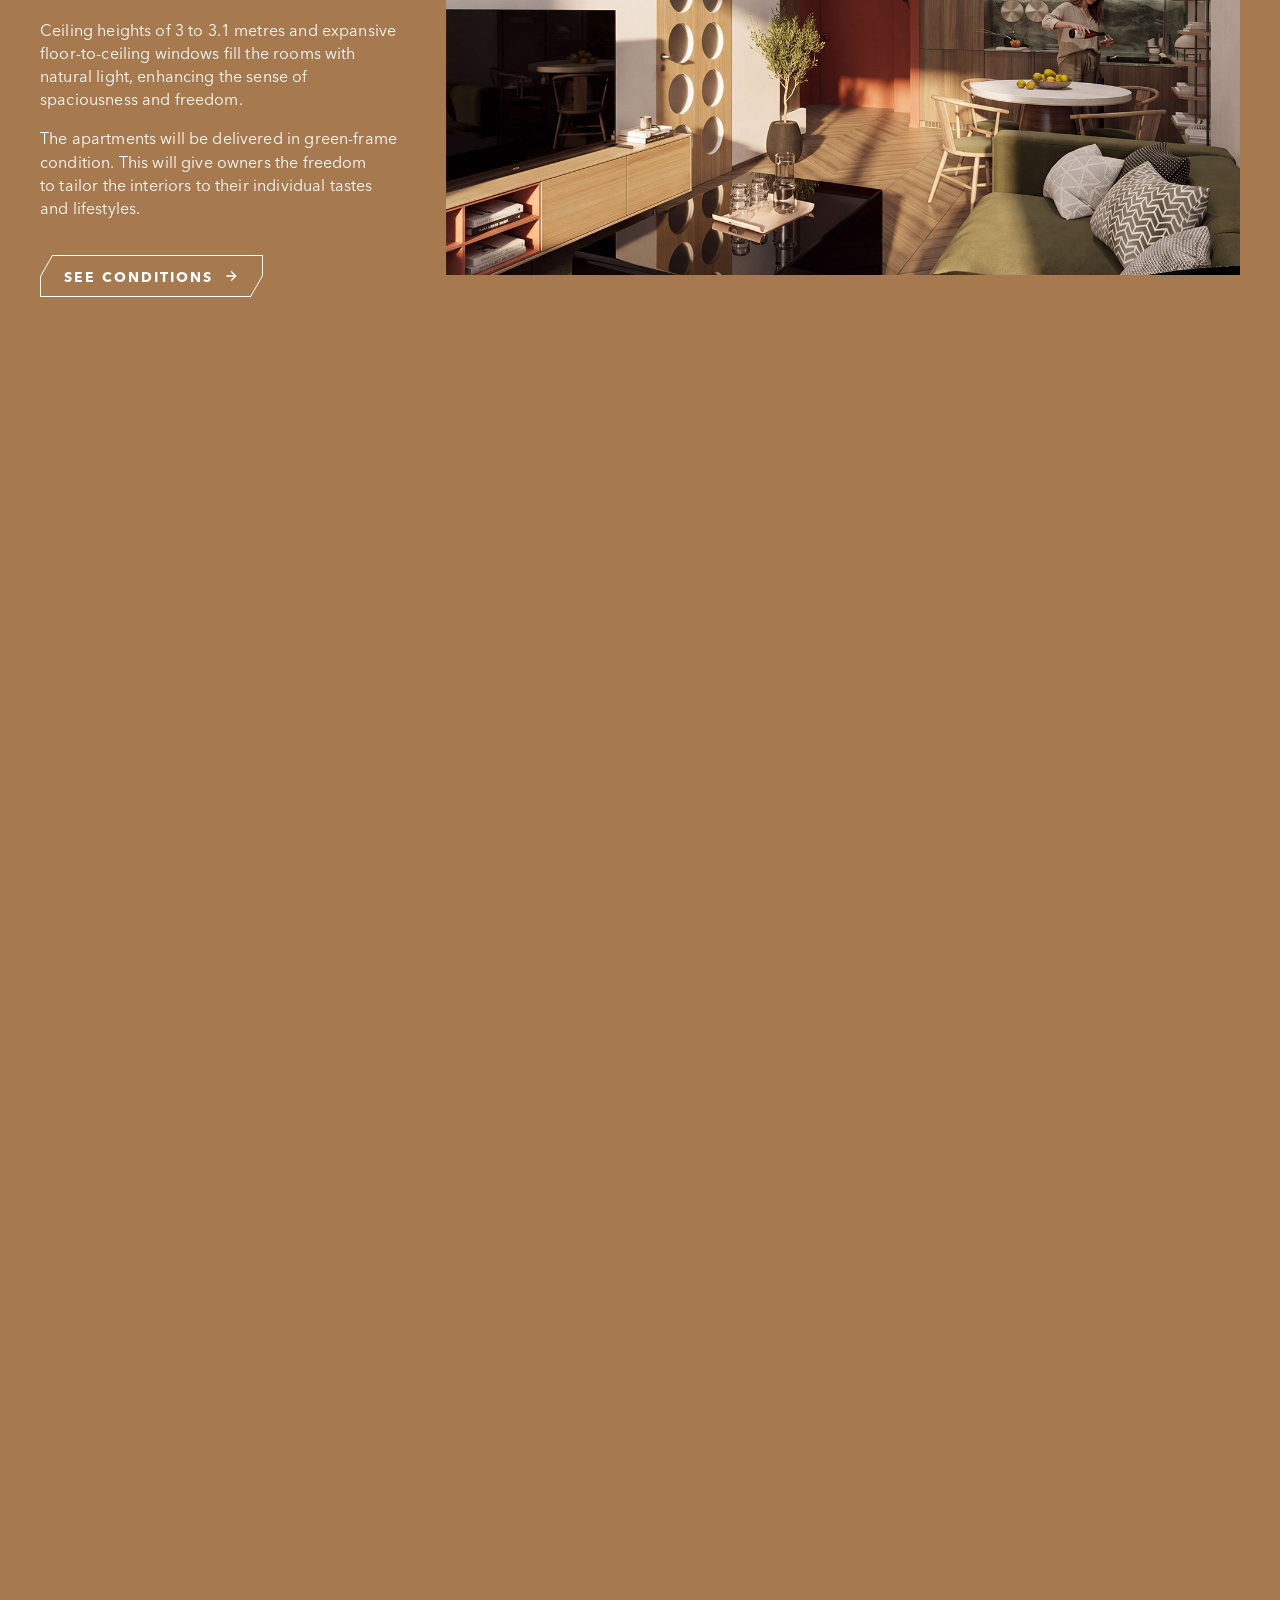
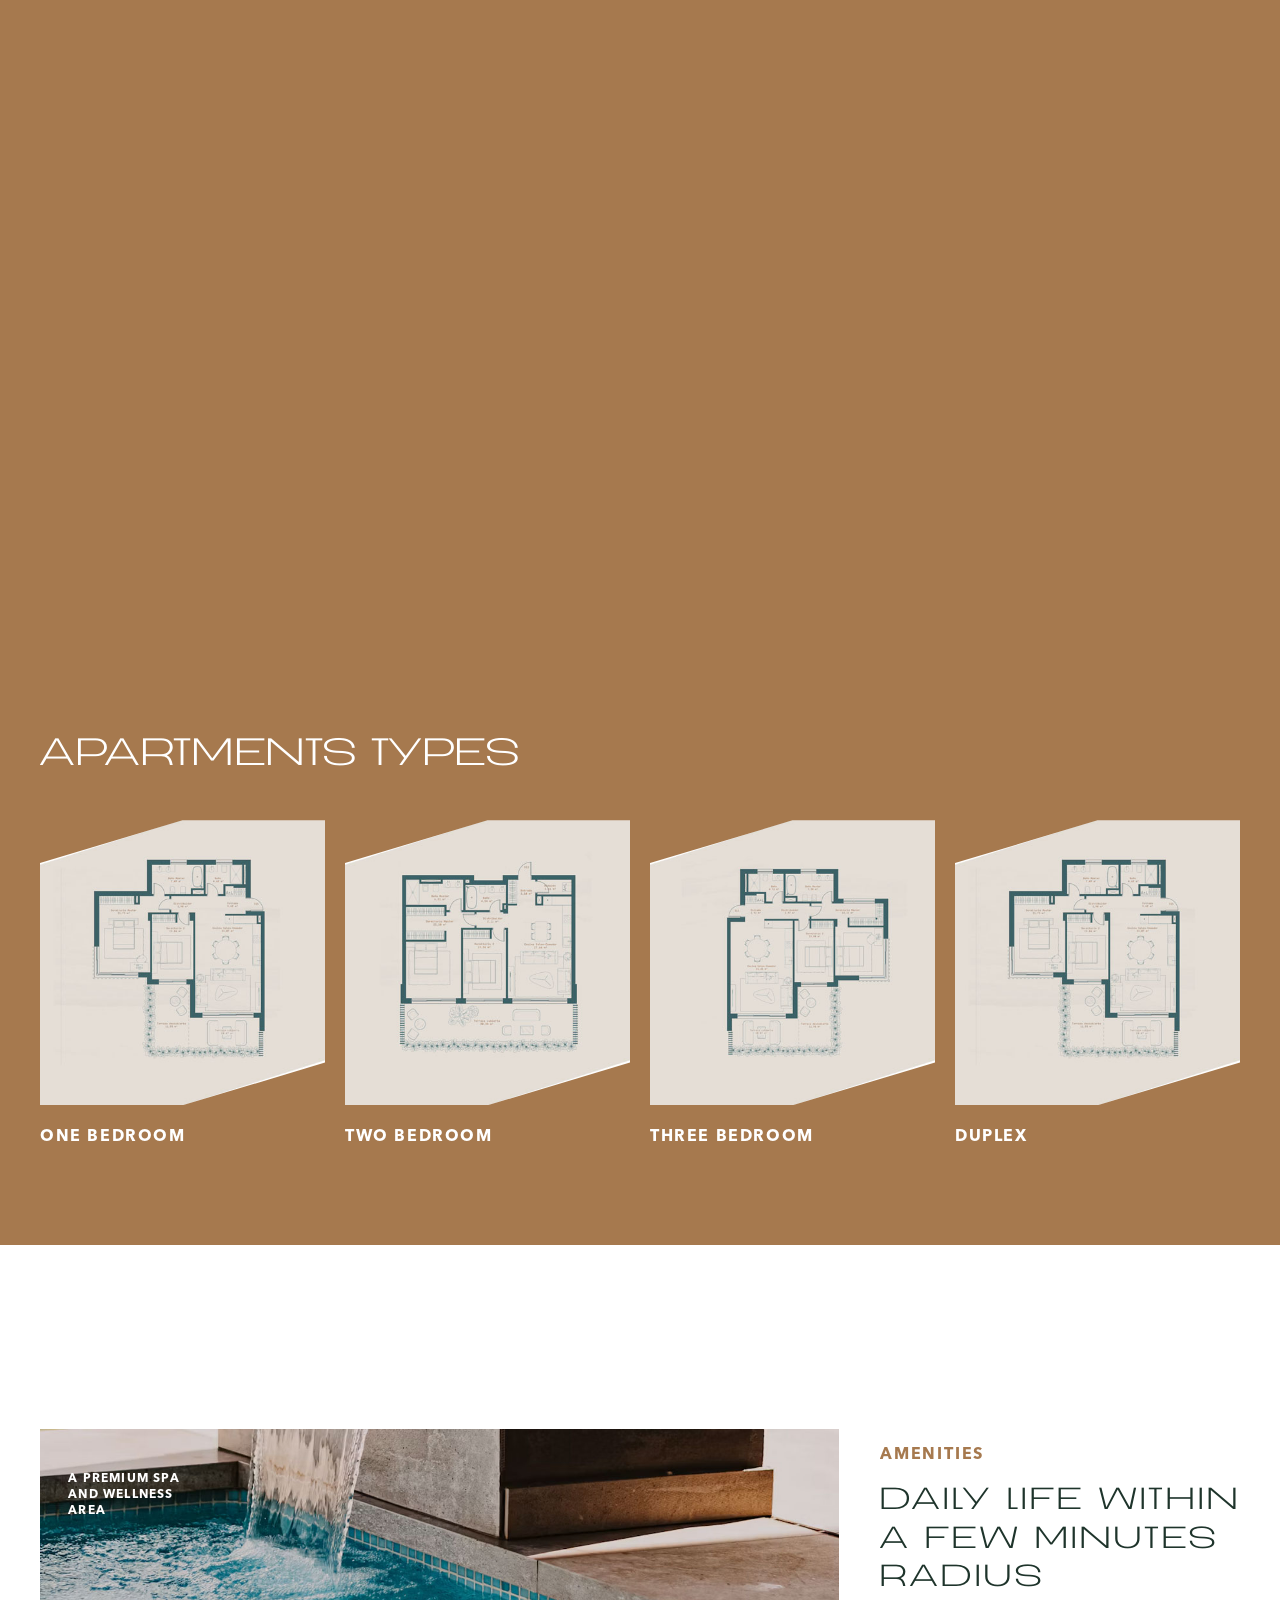
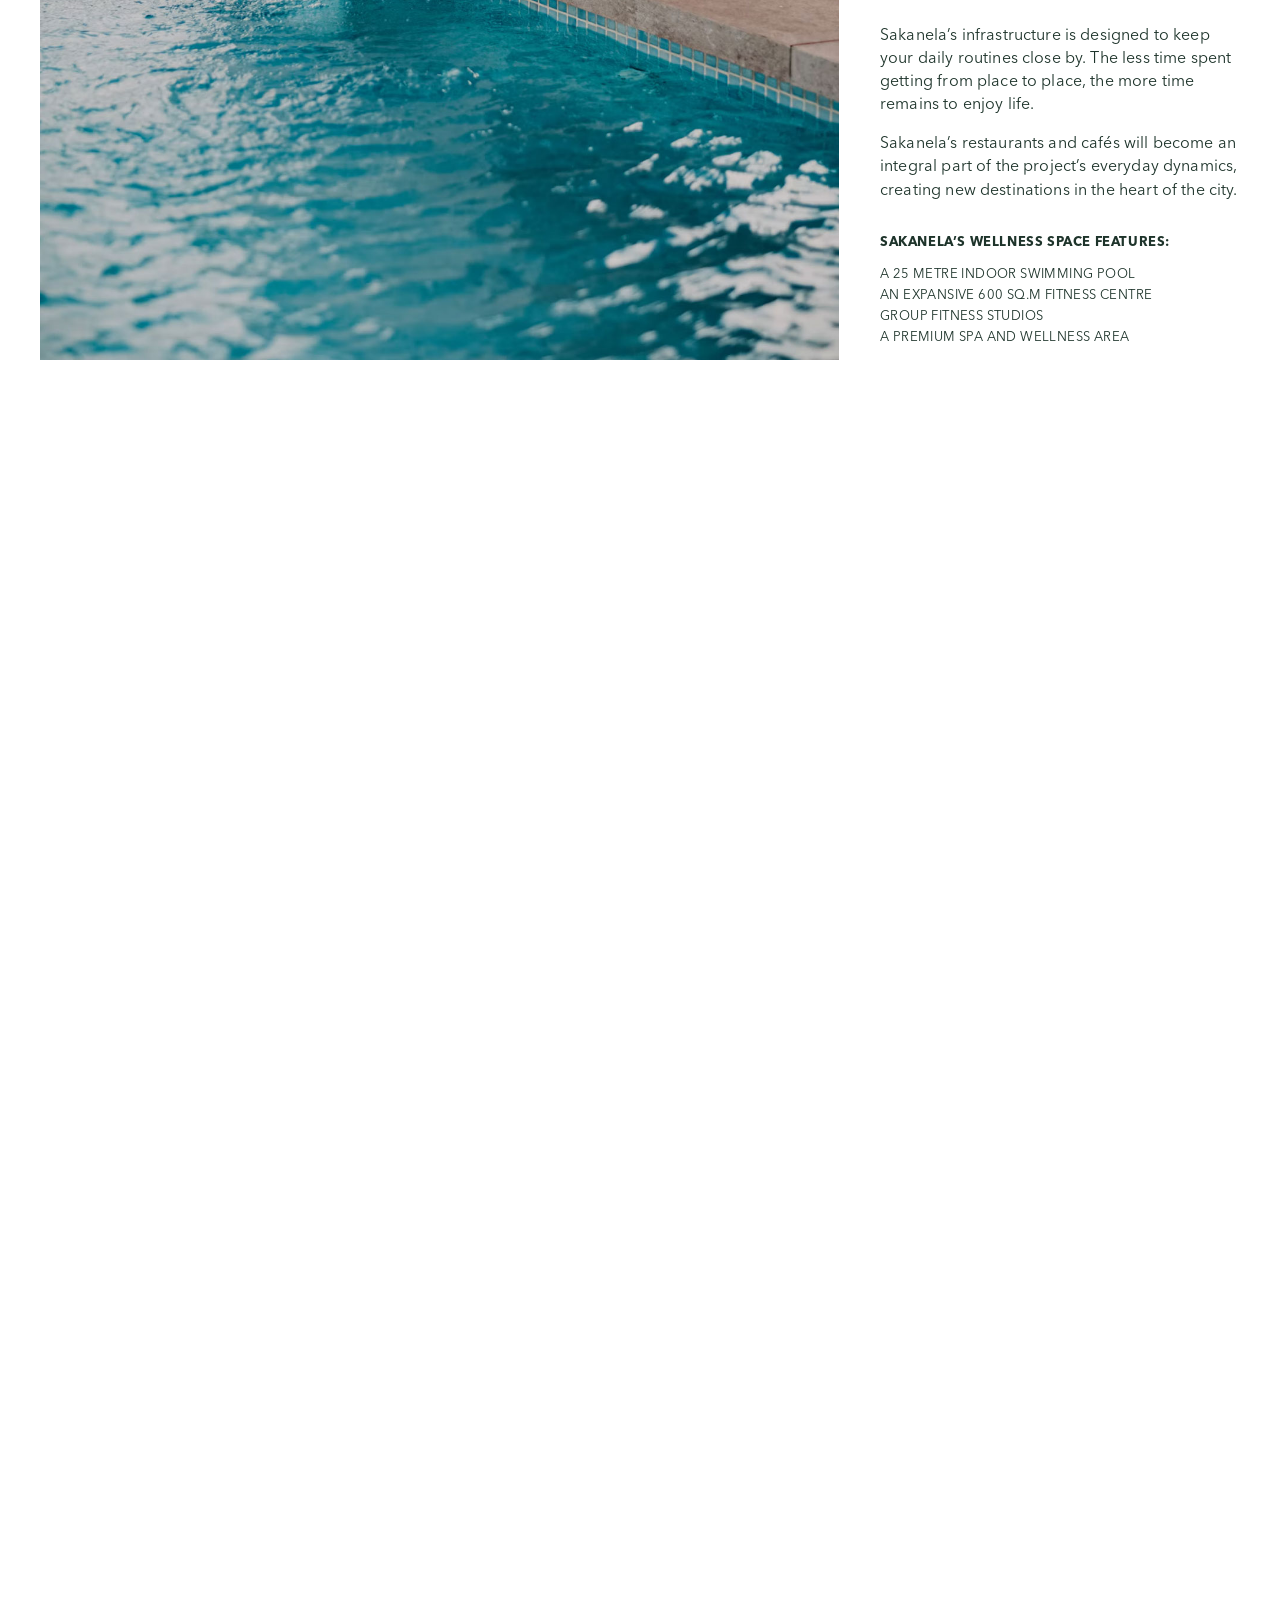
==== commit cd7d6bfb: "fix" ====
--- a/about.html
+++ b/about.html
@@ -213,16 +213,16 @@
               <figure class="about-story__figure about-story__figure--render" data-animate data-animate-delay="1">
                 <div class="about-story__slides" data-story-slider>
                   <figure class="about-story__slide" data-story-slide>
-                    <img src="./assets/15.jpg"
+                    <img src="./assets/1.jpg"
                       alt="Sakanela beside the Tbilisi skyline, with the television tower on the hill" width="1122"
                       height="920" loading="lazy" />
                   </figure>
                   <figure class="about-story__slide" data-story-slide>
-                    <img src="./assets/25.jpg"
+                    <img src="./assets/2.jpg"
                       alt="Aerial view of Sakanela along the Mtkvari River" width="1122" height="920" loading="lazy" />
                   </figure>
                   <figure class="about-story__slide" data-story-slide>
-                    <img src="./assets/32.jpg"
+                    <img src="./assets/3.jpg"
                       alt="Sakanela facade overlooking the Mtkvari River and the city" width="1122" height="920"
                       loading="lazy" />
                   </figure>
@@ -417,15 +417,15 @@
           <div class="lifestyle__media">
             <div class="lifestyle__slides">
               <figure class="lifestyle__slide" data-lifestyle-slide>
-                <img src="./assets/16.jpg"
+                <img src="./assets/12.jpg"
                   alt="Courtyard and pool framed by Sakanela’s architecture" width="1200" height="800" loading="lazy" />
               </figure>
               <figure class="lifestyle__slide" data-lifestyle-slide>
-                <img src="./assets/26.jpg"
+                <img src="./assets/22.jpg"
                   alt="Outdoor pool framed by a timber deck and garden" width="1200" height="800" loading="lazy" />
               </figure>
               <figure class="lifestyle__slide" data-lifestyle-slide>
-                <img src="./assets/33.jpg"
+                <img src="./assets/32.jpg"
                   alt="Quiet office corridor with glass-walled workspaces" width="1200" height="801" loading="lazy" />
               </figure>
             </div>
@@ -494,16 +494,16 @@
           <div class="appartments__media">
             <div class="appartments__slides">
               <figure class="appartments__slide" data-appartments-slide>
-                <img src="./assets/18.jpg"
+                <img src="./assets/14.jpg"
                   alt="Daylit room with a long table and floor-to-ceiling windows" width="1200" height="800"
                   loading="lazy" />
               </figure>
               <figure class="appartments__slide" data-appartments-slide>
-                <img src="./assets/27.jpg"
+                <img src="./assets/24.jpg"
                   alt="Open interior with a kitchen and seating" width="1200" height="800" loading="lazy" />
               </figure>
               <figure class="appartments__slide" data-appartments-slide>
-                <img src="./assets/35.jpg"
+                <img src="./assets/34.jpg"
                   alt="Calm interior finished in warm timber and stone" width="1200" height="800" loading="lazy" />
               </figure>
             </div>
@@ -516,21 +516,21 @@
           <ul class="appartments__types-list">
             <li class="appartments__type">
               <figure class="appartments__type-media" data-animate="fade">
-                <img src="./assets/17.jpg" alt="Isometric view of a one bedroom apartment"
+                <img src="./assets/13.jpg" alt="Isometric view of a one bedroom apartment"
                   width="700" height="600" loading="lazy" />
               </figure>
               <p class="appartments__type-name">One bedroom</p>
             </li>
             <li class="appartments__type">
               <figure class="appartments__type-media" data-animate="fade" data-animate-delay="1">
-                <img src="./assets/28.jpg" alt="Isometric view of a two bedroom apartment"
+                <img src="./assets/23.jpg" alt="Isometric view of a two bedroom apartment"
                   width="700" height="600" loading="lazy" />
               </figure>
               <p class="appartments__type-name">Two bedroom</p>
             </li>
             <li class="appartments__type">
               <figure class="appartments__type-media" data-animate="fade" data-animate-delay="2">
-                <img src="./assets/34.jpg" alt="Isometric view of a three bedroom apartment"
+                <img src="./assets/33.jpg" alt="Isometric view of a three bedroom apartment"
                   width="700" height="600" loading="lazy" />
               </figure>
               <p class="appartments__type-name">Three bedroom</p>
@@ -561,17 +561,17 @@
           <div class="amenities__media">
             <div class="amenities__slides">
               <figure class="amenities__slide" data-amenities-slide>
-                <img src="./assets/19.jpg" alt="Indoor pool and timber wellness room"
+                <img src="./assets/16.jpg" alt="Indoor pool and timber wellness room"
                   width="1200" height="800" loading="lazy" />
                 <figcaption class="amenities__caption">A premium spa<br />and wellness area</figcaption>
               </figure>
               <figure class="amenities__slide" data-amenities-slide>
-                <img src="./assets/29.jpg" alt="Indoor swimming pool" width="1200"
+                <img src="./assets/26.jpg" alt="Indoor swimming pool" width="1200"
                   height="800" loading="lazy" />
                 <figcaption class="amenities__caption">A 25 metre indoor<br />swimming pool</figcaption>
               </figure>
               <figure class="amenities__slide" data-amenities-slide>
-                <img src="./assets/36.jpg" alt="Fitness centre with open training floor"
+                <img src="./assets/35.jpg" alt="Fitness centre with open training floor"
                   width="1200" height="800" loading="lazy" />
                 <figcaption class="amenities__caption">An expansive 600 sq.m<br />fitness centre</figcaption>
               </figure>
@@ -650,11 +650,11 @@
         <div class="safety__viewport" data-safety-viewport>
           <div class="safety__track" data-safety-track>
             <figure class="safety__slide" data-safety-slide>
-              <img src="./assets/110.jpg"
+              <img src="./assets/15.jpg"
                 alt="Floor-to-ceiling glazing in a daylit residence" width="1200" height="800" loading="lazy" />
             </figure>
             <figure class="safety__slide" data-safety-slide>
-              <img src="./assets/210.jpg" alt="Sakanela residence exterior" width="1200"
+              <img src="./assets/25.jpg" alt="Sakanela residence exterior" width="1200"
                 height="800" loading="lazy" />
             </figure>
           </div>
@@ -751,32 +751,32 @@
       <span class="conditions__close-label">Close</span>
     </button>
     <div class="conditions__content">
-      <h1 class="conditions__title" id="conditions-title">Delivery conditions</h1>
-      <p class="conditions__desc">
+      <h1 class="conditions__title" id="conditions-title" data-line-reveal="manual">Delivery conditions</h1>
+      <p class="conditions__desc" data-line-reveal="manual">
         აპარტამენტის ჩაბარების კონდიცია მეტი, ვიდრე მწვანე კარკასი საქანელას აპარტამენტები მწვანე კარკასის მდგომარეობით
         ჩაბარდება და მზად იქნება საბოლოო სარემონტო სამუშაოებისთვის.
       </p>
       <section class="conditions__group">
-        <h2 class="conditions__subtitle">კედლები და ტიხრები:</h2>
-        <p class="conditions__text">
+        <h2 class="conditions__subtitle" data-line-reveal="manual">კედლები და ტიხრები:</h2>
+        <p class="conditions__text" data-line-reveal="manual">
           დამტკიცებული დაგეგმარებით მოწყობილი ტიხრები და შეღებვისთვის მომზადებული, გალესილი კედლები.
 
           შიდა ტიხრები - 10 სმ ბეტონის ბლოკი; აპარტამენტებს შორის - 20 სმ იზობლოკი.
 
         </p>
-        <p class="conditions__text">
+        <p class="conditions__text" data-line-reveal="manual">
           შიდა ტიხრები - 10 სმ ბეტონის ბლოკი; აპარტამენტებს შორის - 20 სმ იზობლოკი.
         </p>
       </section>
       <section class="conditions__group">
-        <h2 class="conditions__subtitle">იატაკი:</h2>
-        <p class="conditions__text">
+        <h2 class="conditions__subtitle" data-line-reveal="manual">იატაკი:</h2>
+        <p class="conditions__text" data-line-reveal="manual">
           მოჭიმული და საბოლოო მოპირკეთებისთვის მომზადებული, სველი წერტილების გამოკლებით.
         </p>
       </section>
       <section class="conditions__group">
-        <h2 class="conditions__subtitle">შესასვლელი კარი:</h2>
-        <p class="conditions__text">
+        <h2 class="conditions__subtitle" data-line-reveal="manual">შესასვლელი კარი:</h2>
+        <p class="conditions__text" data-line-reveal="manual">
           ფოლადის კარი შპონის ზედაპირით, 30-წუთიანი ხანძარმედეგობითა და ჭკვიანი საკეტით.
         </p>
       </section>
--- a/style.css
+++ b/style.css
@@ -1 +1 @@
-@font-face{font-family:AvenirNextGeoRegular;src:url(./assets/AvenirNextGeorgian-Regular.otf) format("opentype");font-weight:100 400;font-style:normal;font-display:swap}@font-face{font-family:AvenirNextGeoMedium;src:url(./assets/AvenirNextGeorgian-Medium.otf) format("opentype");font-weight:500;font-style:normal;font-display:swap}@font-face{font-family:AvenirNextGeoBold;src:url(./assets/AvenirNextGeorgian-Bold.otf) format("opentype");font-weight:600 700;font-style:normal;font-display:swap}@font-face{font-family:SSOldburgMTLight;src:url(./assets/SS%20Oldburg%20MT%20-%20Light.otf) format("opentype");font-weight:100 400;font-style:normal;font-display:swap}@font-face{font-family:SSOldburgMTBold;src:url(./assets/SS%20Oldburg%20MT%20-%20Bold.otf) format("opentype");font-weight:500 700;font-style:normal;font-display:swap}*,*:before,*:after{box-sizing:border-box}*{margin:0}html{-webkit-text-size-adjust:100%;hanging-punctuation:first last;interpolate-size:allow-keywords}html:focus-within{scroll-behavior:smooth}body{min-height:100vh;line-height:1.5;text-rendering:optimizeLegibility}img,picture,video,canvas,svg{display:block;max-width:100%}img{height:auto}input,button,textarea,select{font:inherit;color:inherit}button{cursor:pointer;background:none;border:0}a{color:inherit}h1,h2,h3,h4,p{overflow-wrap:pretty;text-wrap:pretty}ul[class],ol[class]{list-style:none;padding:0}:focus-visible{outline:2px solid var(--color-accent);outline-offset:3px}::selection{background:var(--color-accent);color:var(--color-inverse)}@media(prefers-reduced-motion:reduce){html:focus-within{scroll-behavior:auto}*,*:before,*:after{animation-duration:.01ms!important;animation-iteration-count:1!important;transition-duration:.01ms!important;scroll-behavior:auto!important}}:root{--color-bg: #f3ede4;--color-bg-elevated: #faf7f2;--color-ink: #1c1916;--color-ink-soft: #4a453f;--color-muted: #7a736a;--color-line: #d9d0c4;--color-accent: #c2410c;--color-accent-deep: #9a3412;--color-sage: #4d5c4a;--color-loader: #1e3a32;--color-paper: #e8dfd2;--color-inverse: #f3ede4;--color-danger: #b42318;--color-success: #3f6b4a;--color-black: #1e342b;--color-white: #fff;--color-active-link: #a6794e;--color-green: #1e342b;--font-display: SSOldburgMTLight;--font-display-bold: SSOldburgMTBold;--font-body: AvenirNextGeoRegular;--font-body-medium: AvenirNextGeoMedium;--font-body-bold: AvenirNextGeoBold;--header-height: 80px;--gutter: 40px;--radius-md: 12px;--shadow-soft: 0 18px 40px rgba(28, 25, 22, .08);--ease-out: cubic-bezier(.22, 1, .36, 1)}body{font-family:var(--font-body);font-weight:400;font-size:16px;color:var(--color-ink);background-color:var(--color-bg)}h1,h2,h3,.display{font-family:var(--font-body);font-weight:600;line-height:1.15;letter-spacing:-.5px;color:var(--color-ink)}h1,.display-xl{font-size:clamp(44px,24.1104972376px + 5.3038674033vw,92px);font-weight:500}h2{font-size:clamp(32px,23.7127071823px + 2.2099447514vw,52px)}h3{font-size:clamp(22px,18.6850828729px + .8839779006vw,30px);letter-spacing:-.5px}.lede{font-size:clamp(18px,16.3425414365px + .4419889503vw,22px);color:var(--color-ink-soft);max-width:640px}.eyebrow{display:inline-flex;align-items:center;gap:12px;font-family:var(--font-body);font-size:12px;font-weight:500;letter-spacing:2px;text-transform:uppercase;color:var(--color-accent)}.eyebrow:before{content:"";width:24px;height:1px;background:currentColor}.prose{max-width:640px;color:var(--color-ink-soft)}.prose p+p{margin-top:16px}@keyframes fade-up{0%{opacity:0;transform:translateY(20px)}to{opacity:1;transform:translateY(0)}}@keyframes fade-in{0%{opacity:0}to{opacity:1}}@keyframes ken-burns{0%{transform:scale(1)}to{transform:scale(1.08)}}@keyframes draw-line{0%{transform:scaleX(0)}to{transform:scaleX(1)}}[data-animate]{opacity:0;transform:translateY(24px);transition:opacity .7s var(--ease-out),transform .7s var(--ease-out)}[data-animate].is-visible{opacity:1;transform:none}[data-animate=fade]{transform:none}[data-animate-delay="1"]{transition-delay:80ms}[data-animate-delay="2"]{transition-delay:.16s}[data-animate-delay="3"]{transition-delay:.24s}[data-animate].is-line-reveal,[data-animate].is-line-reveal-host{opacity:1;transform:none;transition:none}.is-line-reveal:not(.is-line-reveal-ready){visibility:hidden}.line-reveal__line,.line-reveal__line-mask{display:block}.line-reveal__line-mask{overflow:hidden}@media(prefers-reduced-motion:reduce){[data-animate]{opacity:1;transform:none;transition:none}.is-line-reveal:not(.is-line-reveal-ready){visibility:visible}}.btn{--cut: 12px;--bw: 1px;--slant-x: .58px;--slant-y: .27px;position:relative;z-index:0;display:inline-flex;align-items:center;justify-content:center;gap:10px;padding:12px 24px;border:none;border-radius:0;background:transparent;cursor:pointer;font-family:var(--font-body-bold);font-weight:700;font-size:14px;letter-spacing:2px;color:#fff;height:42px;text-transform:uppercase;text-decoration:none;transition:opacity .16s ease,color .4s cubic-bezier(.4,0,.2,1)}.btn svg,.btn .icon,.btn .btn__icon,.btn .btn__arrow{position:relative;z-index:1;width:16px;height:16px;flex-shrink:0;stroke:currentColor}.btn .btn__arrow svg{width:100%;height:100%}.btn .btn__label{position:relative;z-index:1;transition:transform .4s cubic-bezier(.4,0,.2,1)}.btn>svg,.btn>.icon,.btn>.btn__icon,.btn>.btn__arrow{transition:transform .4s cubic-bezier(.4,0,.2,1)}.btn:hover,.btn:focus-visible{opacity:.9}.btn--outline{color:#fff;background:transparent;clip-path:polygon(var(--cut) 0,100% 0,100% 50%,calc(100% - var(--cut)) 100%,0 100%,0 50%)}.btn--outline:before{content:"";position:absolute;top:0;right:0;bottom:0;left:0;z-index:-1;background-color:#fff;pointer-events:none;clip-path:polygon(evenodd,var(--cut) 0,100% 0,100% 50%,calc(100% - var(--cut)) 100%,0 100%,0 50%,var(--cut) 0,calc(var(--cut) + var(--slant-x)) var(--bw),calc(100% - var(--bw)) var(--bw),calc(100% - var(--bw)) calc(50% - var(--slant-y)),calc(100% - var(--cut) - var(--slant-x)) calc(100% - var(--bw)),var(--bw) calc(100% - var(--bw)),var(--bw) calc(50% + var(--slant-y)),calc(var(--cut) + var(--slant-x)) var(--bw))}.btn--outline:after{content:"";position:absolute;top:0;right:0;bottom:0;left:0;z-index:-1;background:#fff;pointer-events:none;transform:translate(-101%);transition:transform .4s cubic-bezier(.4,0,.2,1)}.btn--outline:hover,.btn--outline:focus-visible{opacity:1;color:#a6794e}.btn--outline:hover:after,.btn--outline:focus-visible:after{transform:translate(0)}.btn--outline:hover .btn__label,.btn--outline:focus-visible .btn__label{transform:translate(-2px)}.btn--outline:hover>svg,.btn--outline:hover>.icon,.btn--outline:hover>.btn__icon,.btn--outline:hover>.btn__arrow,.btn--outline:focus-visible>svg,.btn--outline:focus-visible>.icon,.btn--outline:focus-visible>.btn__icon,.btn--outline:focus-visible>.btn__arrow{transform:translate(6px)}.btn--primary{color:#fff;background-color:#a6794e;clip-path:polygon(var(--cut) 0,100% 0,100% 50%,calc(100% - var(--cut)) 100%,0 100%,0 50%)}.btn--primary:before{content:none}.btn--primary:after{content:"";position:absolute;top:0;right:0;bottom:0;left:0;z-index:-1;background:#8c6540;pointer-events:none;transform:translate(-101%);transition:transform .4s cubic-bezier(.4,0,.2,1)}.btn--primary:hover,.btn--primary:focus-visible{opacity:1}.btn--primary:hover:after,.btn--primary:focus-visible:after{transform:translate(0)}.btn--primary:hover .btn__label,.btn--primary:focus-visible .btn__label{transform:translate(-2px)}.btn--primary:hover>svg,.btn--primary:hover>.icon,.btn--primary:hover>.btn__icon,.btn--primary:hover>.btn__arrow,.btn--primary:focus-visible>svg,.btn--primary:focus-visible>.icon,.btn--primary:focus-visible>.btn__icon,.btn--primary:focus-visible>.btn__arrow{transform:translate(6px)}@media(prefers-reduced-motion:reduce){.btn,.btn:after,.btn .btn__label,.btn>svg,.btn>.icon,.btn>.btn__icon,.btn>.btn__arrow{transition:none}}.site-header__contact:before{background-color:currentColor}.site-header__contact:after{background-color:currentColor}.site-header__contact:hover{color:#fff!important}.site-header__contact:hover:before{background-color:#a6794e}.site-header__contact:hover:after{background-color:#a6794e}.card{display:flex;flex-direction:column;height:100%;background:var(--color-bg-elevated);border:1px solid var(--color-line);border-radius:20px;overflow:hidden;transition:transform .52s cubic-bezier(.22,1,.36,1),box-shadow .52s cubic-bezier(.22,1,.36,1)}.card:hover{transform:translateY(-4px);box-shadow:0 18px 40px #1c191614}.card__media{position:relative;aspect-ratio:4/3;overflow:hidden;background:var(--color-paper)}.card__media img,.card__media svg{width:100%;height:100%;object-fit:cover}.card__body{display:flex;flex-direction:column;gap:12px;padding:24px;flex:1}.card__meta{font-size:12px;letter-spacing:2px;text-transform:uppercase;color:var(--color-muted)}.card__title{font-size:24px}.card__text{color:var(--color-ink-soft)}.card--quiet{background:transparent;border:0}.card--quiet:hover{transform:none;box-shadow:none}.card--quiet .card__body{padding-inline:0}.nav-toggle{position:relative;z-index:151;justify-self:start;grid-column:1;display:inline-flex;align-items:center;gap:12px;min-height:44px;padding:0;color:#fff}.nav-toggle__bars{display:block;width:40px;height:6px;overflow:visible}@media(min-width:1024px){.nav-toggle__bars{width:60px;height:11px}}@media(min-width:1024px){.nav-toggle__bar-shift{transform:translateY(5px)}}.nav-toggle__bar{transform-box:fill-box;transform-origin:center;transition:transform .28s ease,opacity .16s ease}.nav-toggle__label{display:none}@media(min-width:1024px){.nav-toggle__label{display:block}}.nav-toggle__label{font-size:16px;font-weight:500;font-family:var(--font-body-bold);letter-spacing:3px;text-transform:uppercase}.nav-toggle[aria-expanded=true] .nav-toggle__bar--top{transform:translateY(1.75px) rotate(45deg)}@media(min-width:1024px){.nav-toggle[aria-expanded=true] .nav-toggle__bar--top{transform:translateY(3.75px) rotate(45deg)}}.nav-toggle[aria-expanded=true] .nav-toggle__bar--bottom{transform:translateY(-2.75px) rotate(-45deg)}@media(min-width:1024px){.nav-toggle[aria-expanded=true] .nav-toggle__bar--bottom{transform:translateY(-6.75px) rotate(-45deg)}}.site-nav{position:fixed;top:0;left:0;z-index:150;display:flex;flex-direction:column;align-items:flex-start;justify-content:center;width:100%;height:100%;height:100dvh;background:#c0b7ae;color:var(--color-ink);visibility:hidden;pointer-events:none;transform:translate3d(0,-100%,0);will-change:transform;transition:transform .52s cubic-bezier(.22,1,.36,1)}.site-nav.is-open{visibility:visible;pointer-events:auto;transform:translateZ(0)}.site-nav.is-closing{visibility:visible;pointer-events:none;transform:translate3d(0,-100%,0)}.site-nav__list{display:flex;flex-direction:column;align-items:flex-start;padding:0 20px!important}@media(min-width:1024px){.site-nav__list{padding:0 40px!important}}.site-nav__list{margin-bottom:60px}@media(min-width:1024px){.site-nav__list{margin-bottom:0}}.site-nav__list>li{opacity:0;transform:translate3d(0,44px,0);transition:opacity .35s ease,transform .35s ease;transition-delay:0s}.site-nav.is-open .site-nav__list>li{opacity:1;transform:translateZ(0)}.site-nav.is-open .site-nav__list>li:nth-child(1){transition:opacity .55s cubic-bezier(.22,1,.36,1),transform .7s cubic-bezier(.22,1,.36,1);transition-delay:.28s}.site-nav.is-open .site-nav__list>li:nth-child(2){transition:opacity .6s cubic-bezier(.22,1,.36,1),transform .85s cubic-bezier(.22,1,.36,1);transition-delay:.4s}.site-nav.is-open .site-nav__list>li:nth-child(3){transition:opacity .65s cubic-bezier(.22,1,.36,1),transform 1s cubic-bezier(.22,1,.36,1);transition-delay:.52s}.site-nav.is-open .site-nav__list>li:nth-child(4){transition:opacity .7s cubic-bezier(.22,1,.36,1),transform 1.1s cubic-bezier(.22,1,.36,1);transition-delay:.64s}.site-nav.is-open .site-nav__list>li:nth-child(5){transition:opacity .75s cubic-bezier(.22,1,.36,1),transform 1.2s cubic-bezier(.22,1,.36,1);transition-delay:.76s}.site-nav.is-closing .site-nav__list>li{opacity:0;transform:translate3d(0,20px,0);transition:opacity .2s ease,transform .25s ease;transition-delay:0s}.site-nav__link{position:relative;display:inline-block;overflow:hidden;text-transform:uppercase;text-decoration:none;font-family:var(--font-display);font-size:clamp(28px,9.7679558011px + 4.861878453vw,72px);letter-spacing:8px;color:var(--color-black);transition:color .16s ease;line-height:1.2}.site-nav__link.is-active{color:var(--color-active-link)}.site-nav__link:hover .site-nav__spin,.site-nav__link:focus-visible .site-nav__spin{transform:translateY(-100%)}.site-nav__footer{position:absolute;inset-inline:0;bottom:20px}@media(min-width:1024px){.site-nav__footer{bottom:40px}}.site-nav__footer{display:flex;flex-wrap:wrap;align-items:flex-start;gap:28px clamp(40px,6vw,96px);padding:0 20px clamp(32px,4vw,48px)}@media(min-width:1024px){.site-nav__footer{padding:0 40px clamp(32px,4vw,48px)}}.site-nav__footer{opacity:0;transform:translate3d(0,24px,0);transition:opacity .45s ease,transform .5s ease;transition-delay:0s}.site-nav.is-open .site-nav__footer{opacity:1;transform:translateZ(0);transition:opacity .6s cubic-bezier(.22,1,.36,1),transform .75s cubic-bezier(.22,1,.36,1);transition-delay:.45s}.site-nav.is-closing .site-nav__footer{opacity:0;transform:translate3d(0,16px,0);transition:opacity .2s ease,transform .25s ease;transition-delay:0s}.site-nav__contact{display:flex;flex-direction:column;gap:6px;min-width:min-content}.site-nav__contact-label{margin:0;font-family:var(--font-body);font-size:15px;font-weight:400;line-height:1.3;letter-spacing:.4px;color:var(--color-black)}.site-nav__contact-value,.site-nav__social{font-family:var(--font-body-medium);font-size:16px;font-weight:700;line-height:1.4;letter-spacing:.3px;color:var(--color-black)}.site-nav__contact-value{width:fit-content;text-decoration:none;border-bottom:1px solid currentColor;padding-bottom:2px;transition:opacity .16s ease}.site-nav__contact-value:hover,.site-nav__contact-value:focus-visible{opacity:.62}.site-nav__social{display:flex;flex-wrap:wrap;align-items:center;margin:0}.site-nav__social a{text-decoration:none;transition:opacity .16s ease}.site-nav__social a:hover,.site-nav__social a:focus-visible{opacity:.62}.site-nav__social li+li:before{content:"/";margin-inline:12px}.site-nav__languages{position:absolute;top:0;right:40px;display:flex;align-items:center;height:var(--header-height);gap:10px}.site-nav__language{--cut: 10px;--bw: 1px;--c: calc(var(--cut) - var(--bw) * .4142);position:relative;z-index:1;display:inline-flex;align-items:center;justify-content:center;min-width:50px;height:40px;padding:0 10px;color:var(--color-black);font-family:var(--font-body-medium);font-size:14px;font-weight:500;letter-spacing:1px;line-height:1;text-decoration:none;text-transform:uppercase}.site-nav__language:before{content:"";position:absolute;top:0;right:0;bottom:0;left:0;z-index:-1;background-color:currentColor;opacity:0;pointer-events:none;transition:opacity .16s ease;clip-path:polygon(evenodd,var(--cut) 0,100% 0,100% calc(100% - var(--cut)),calc(100% - var(--cut)) 100%,0 100%,0 var(--cut),var(--cut) 0,calc(var(--c) + var(--bw)) var(--bw),calc(100% - var(--bw)) var(--bw),calc(100% - var(--bw)) calc(100% - var(--c) - var(--bw)),calc(100% - var(--c) - var(--bw)) calc(100% - var(--bw)),var(--bw) calc(100% - var(--bw)),var(--bw) calc(var(--c) + var(--bw)),calc(var(--c) + var(--bw)) var(--bw))}.site-nav__language:hover:before,.site-nav__language:focus-visible:before,.site-nav__language.is-active:before{opacity:1}.site-nav__language:hover .site-nav__spin,.site-nav__language:focus-visible .site-nav__spin{transform:translateY(-100%)}.site-nav__language-text{display:block;overflow:hidden;line-height:1}.site-nav__spin{display:block;position:relative;transition:transform .5s cubic-bezier(.65,0,.35,1)}.site-nav__face{display:block}.site-nav__face--next{position:absolute;top:100%;left:0;width:100%}@media(prefers-reduced-motion:reduce){.site-nav__list>li,.site-nav.is-open .site-nav__list>li,.site-nav.is-closing .site-nav__list>li,.site-nav__footer,.site-nav.is-open .site-nav__footer,.site-nav.is-closing .site-nav__footer{opacity:1;transform:none;transition:none}.site-nav__spin,.site-nav__link:hover .site-nav__spin,.site-nav__link:focus-visible .site-nav__spin,.site-nav__language:hover .site-nav__spin,.site-nav__language:focus-visible .site-nav__spin{transform:none;transition:none}}.form,.form__row{display:grid;gap:20px}@media(min-width:768px){.form__row{grid-template-columns:1fr 1fr}}.field{display:grid;gap:8px}.field__label{font-size:13px;letter-spacing:1px;text-transform:uppercase;color:var(--color-ink-soft)}.field__control{width:100%;min-height:50px;padding:13px 16px;border:1px solid var(--color-line);border-radius:12px;background:var(--color-bg-elevated);transition:border-color .16s ease,box-shadow .16s ease}.field__control:hover{border-color:var(--color-muted)}.field__control:focus{outline:none;border-color:var(--color-ink);box-shadow:0 0 0 3px #1c191614}textarea.field__control{min-height:160px;resize:vertical}.field__hint,.field__error{font-size:13px}.field__hint{color:var(--color-muted)}.field__error{color:var(--color-danger);min-height:16px}.field.is-invalid .field__control{border-color:var(--color-danger)}.field.is-valid .field__control{border-color:var(--color-success)}.form__status{min-height:20px;font-size:14px}.form__status.is-success{color:var(--color-success)}.form__status.is-error{color:var(--color-danger)}.form__actions{display:flex;flex-wrap:wrap;align-items:center;gap:16px}.modal{position:fixed;top:0;right:0;bottom:0;left:0;z-index:300;display:grid;place-items:center;padding:40px;opacity:0;visibility:hidden;pointer-events:none;transition:opacity .28s ease,visibility .28s ease}.modal.is-open{opacity:1;visibility:visible;pointer-events:auto}.modal__backdrop{position:absolute;top:0;right:0;bottom:0;left:0;background:#1c19167a}.modal__dialog{position:relative;width:min(100%,512px);padding:32px;background:var(--color-bg-elevated);border-radius:20px;box-shadow:0 18px 40px #1c191614;transform:translateY(12px);transition:transform .52s cubic-bezier(.22,1,.36,1)}.modal.is-open .modal__dialog{transform:none}.modal__close{position:absolute;top:16px;right:16px;width:40px;height:40px;display:flex;align-items:center;justify-content:center;border-radius:999px;color:var(--color-ink-soft)}.modal__close:hover,.modal__close:focus-visible{color:var(--color-ink);background:var(--color-paper)}.modal__title{margin-bottom:12px}.modal__text{color:var(--color-ink-soft)}.book-button{--cut: 12px;position:fixed;top:max(240px,50% - 120px);right:0;z-index:80;display:flex;align-items:center;justify-content:center;width:44px;padding:28px 0;border:0;color:#fff;background-color:#ee7b6b;cursor:pointer;clip-path:polygon(0 var(--cut),50% 0,100% 0,100% calc(100% - var(--cut)),50% 100%,0 100%);transition:transform .6s cubic-bezier(.65,0,.35,1),visibility 0s linear 0s}.book-button:after{content:"";position:absolute;top:0;right:0;bottom:0;left:0;background:#ea705f;transform:translateY(101%);transition:transform .4s cubic-bezier(.4,0,.2,1)}.book-button:hover:after,.book-button:focus-visible:after{transform:translateY(0)}.book-button:focus-visible{outline:none}@media(min-width:1024px){.book-button{width:60px;padding:40px 0}}.book-button__label{position:relative;z-index:1;font-family:var(--font-body-medium);font-size:12px;line-height:1;letter-spacing:2px;white-space:nowrap;text-transform:uppercase;writing-mode:vertical-rl;transform:rotate(180deg)}@media(min-width:1024px){.book-button__label{font-size:14px}}body.is-book-open .book-button,body.is-nav-open .book-button{visibility:hidden;transform:translate(100%);transition:transform .6s cubic-bezier(.65,0,.35,1),visibility 0s linear .6s}.book-modal{position:fixed;top:0;right:0;bottom:0;left:0;z-index:300;visibility:hidden;pointer-events:none;transition:visibility 0s linear .8s}.book-modal.is-open{visibility:visible;pointer-events:auto;transition-delay:0s}.book-modal__backdrop{position:absolute;top:0;right:0;bottom:0;left:0;background:#f3ede466;opacity:0;cursor:pointer;transition:opacity .8s cubic-bezier(.65,0,.35,1)}.book-modal.is-open .book-modal__backdrop{opacity:1}.book-modal__panel{position:absolute;top:0;right:0;bottom:0;width:100%;overflow-x:hidden;overflow-y:auto;overscroll-behavior:contain;color:#1e342b;background:#c0b7ae;transform:translate(100%);transition:transform .8s cubic-bezier(.65,0,.35,1)}.book-modal.is-open .book-modal__panel{transform:translate(0)}@media(min-width:768px){.book-modal__panel{width:min(100%,560px)}}@media(min-width:1280px){.book-modal__panel{width:max(560px,42vw)}}.book-modal__close{position:absolute;top:20px;right:20px;z-index:1;display:flex;align-items:center;gap:14px;padding:0;border:0;color:#1e342b;background:none;cursor:pointer}.book-modal__close svg{width:28px;height:28px;transition:transform .5s cubic-bezier(.65,0,.35,1)}.book-modal__close:hover svg,.book-modal__close:focus-visible svg{transform:rotate(90deg)}@media(min-width:1024px){.book-modal__close{top:36px;right:36px}.book-modal__close svg{width:38px;height:38px}}.book-modal__close-label{font-family:var(--font-body-bold);font-size:16px;font-weight:700;letter-spacing:1.5px;text-transform:uppercase}.book-modal__body{max-width:560px;padding-top:100px;padding-bottom:60px;padding-inline:20px}@media(min-width:1024px){.book-modal__body{padding-top:150px;padding-bottom:100px;padding-inline:70px;max-width:none}}.book-modal__body{opacity:0;transform:translate(48px);transition:opacity .3s ease,transform .3s ease}.book-modal.is-open .book-modal__body{opacity:1;transform:translate(0);transition:opacity .7s ease .35s,transform .9s cubic-bezier(.65,0,.35,1) .3s}.book-modal__thanks{display:grid;align-content:start;gap:50px}.book-modal__thanks[hidden]{display:none}.book-modal__thanks .book-modal__title{margin-bottom:0}.book-modal__thanks .book-form__submit{margin-top:clamp(8px,2vh,20px)}.book-modal__thanks-text{max-width:34em;margin:0;font-family:var(--font-body);font-size:16px;line-height:1.65;color:#1e342b}.book-modal__title{max-width:500px;margin:0 0 clamp(24px,4vh,40px);font-family:var(--font-display);font-size:clamp(28px,3.4vw,40px);font-weight:400;line-height:1.15;letter-spacing:2px;text-transform:uppercase;color:#1e342b}.book-form{display:grid;gap:25px;max-width:500px}.book-form__label{display:block;padding:0;font-family:var(--font-body-medium);font-size:16px;line-height:1.3;color:#1e342b}.book-form__control{width:100%;height:45px;padding:0 18px;border:0;border-radius:0;font-family:var(--font-body);font-size:16px;color:#1e342b;background-color:#1c191614;outline:none;transition:background-color .16s ease,box-shadow .16s ease}.book-form__control::placeholder{color:#1c19168c}.book-form__control:focus,.book-form__control:focus-within{box-shadow:inset 0 -1px #1e342b}.field.is-invalid .book-form__control{background-color:#c9aba1;box-shadow:inset 0 -1px #e05a22}.book-form__select{padding-right:48px;-webkit-appearance:none;-moz-appearance:none;appearance:none;background-image:url("data:image/svg+xml,%3Csvg xmlns='http://www.w3.org/2000/svg' viewBox='0 0 12 12' fill='none' stroke='%231c1916' stroke-width='1.3'%3E%3Cpath d='M6 1v10M2 7l4 4 4-4'/%3E%3C/svg%3E");background-repeat:no-repeat;background-position:right 18px center;background-size:12px;cursor:pointer}.book-form__select option{color:#1e342b;background:#fff}.book-form__phone{display:flex;align-items:stretch;padding:0}.book-form__select--code{flex:none;height:100%;padding:0 36px 0 18px;border:0;border-radius:0;font:inherit;color:inherit;background-color:transparent;background-position:right 12px center;outline:none}.book-form__select--code:focus-visible{text-decoration:underline}.book-form__phone-input{flex:1;min-width:0;height:100%;padding:0 18px 0 10px;border:0;font:inherit;color:inherit;background:transparent;outline:none}.book-form__phone-input::placeholder{color:#1c19168c}.book-form__methods{min-width:0;margin:0;padding:0;border:0}.book-form__methods .book-form__label{margin-bottom:12px}.book-form__checks{display:grid;grid-template-columns:repeat(3,max-content);gap:15px 25px}.book-form__check{display:inline-flex;align-items:center;gap:10px;font-size:16px;cursor:pointer}.book-form__check input{flex:none;width:20px;height:20px;margin:0;border:0;border-radius:0;-webkit-appearance:none;-moz-appearance:none;appearance:none;background-color:#1c191614;background-position:center;background-repeat:no-repeat;background-size:12px;cursor:pointer;transition:background-color .16s ease}.book-form__check input:checked{background-color:#a6794e;background-image:url("data:image/svg+xml,%3Csvg xmlns='http://www.w3.org/2000/svg' viewBox='0 0 12 12' fill='none' stroke='%23fff' stroke-width='1.6'%3E%3Cpath d='M2.5 6.2l2.3 2.3 4.7-5'/%3E%3C/svg%3E")}.book-form__check input:focus-visible{outline:1px solid #1e342b;outline-offset:2px}.book-form__consent{margin:14px 0 0;font-size:16px;line-height:1.6}.book-form__consent a{color:inherit;text-decoration:underline;text-decoration-thickness:1px;text-underline-offset:7px}.book-form__consent a:hover,.book-form__consent a:focus-visible{color:#8c6540}.book-form__submit.btn--primary{width:100%;height:46px;justify-content:space-between;padding:0 24px;background-color:#1e342b}.book-form__submit.btn--primary:after{background:#142720}.book-form__submit.btn--primary:disabled{opacity:.6;cursor:progress}.book-form__status{min-height:20px;margin:0;font-size:16px}.book-form__status.is-success{color:#3f6b4a}.book-form__status.is-error{color:#b42318}@media(prefers-reduced-motion:reduce){.book-button,.book-modal,.book-modal__backdrop,.book-modal__panel,.book-modal__body,.book-modal.is-open .book-modal__body{transition:none}}.conditions{position:fixed;top:0;right:0;bottom:0;left:0;z-index:300;overflow-x:hidden;overflow-y:auto;background:#f8f7f6;color:#1e342b;visibility:hidden;pointer-events:none;transform:translate3d(0,-100%,0);will-change:transform;transition:transform .52s cubic-bezier(.22,1,.36,1)}.conditions.is-open{visibility:visible;pointer-events:auto;transform:translateZ(0)}.conditions.is-closing{visibility:visible;pointer-events:none;transform:translate3d(0,-100%,0)}.conditions__close{position:absolute;top:24px;right:20px;z-index:1;display:flex;align-items:center;gap:12px;padding:0;border:0;color:#1e342b;background:none;cursor:pointer}.conditions__close svg{width:18px;height:18px;transition:transform .5s cubic-bezier(.65,0,.35,1)}.conditions__close:hover svg,.conditions__close:focus-visible svg{transform:rotate(90deg)}@media(min-width:1024px){.conditions__close{top:40px;right:48px}.conditions__close svg{width:45px;height:45px}}.conditions__close-label{font-family:var(--font-body-bold);font-size:16px;font-weight:700;letter-spacing:2px;line-height:1;text-transform:uppercase}.conditions__content{width:min(100%,880px);padding-block:60px;padding-inline:20px;opacity:0;transform:translate3d(0,28px,0);transition:opacity .35s ease,transform .4s ease}@media(min-width:1024px){.conditions__content{padding-block:100px;padding-inline:40px}}.conditions.is-open .conditions__content{opacity:1;transform:translateZ(0);transition:opacity .6s cubic-bezier(.22,1,.36,1),transform .75s cubic-bezier(.22,1,.36,1);transition-delay:.22s}.conditions.is-closing .conditions__content{opacity:0;transform:translate3d(0,16px,0);transition:opacity .2s ease,transform .25s ease;transition-delay:0s}.conditions__title{margin:0 0 28px;font-family:var(--font-display);font-size:clamp(32px,3.2vw,60px);font-weight:300;line-height:.95;letter-spacing:4px;text-transform:uppercase;color:var(--color-green)}.conditions__subtitle{margin:0 0 10px;font-family:var(--font-body-bold);font-size:16px;font-weight:700;line-height:1.3;letter-spacing:.8px;text-transform:uppercase;color:#a6794e}.conditions__desc{font-family:var(--font-body);font-size:24px;font-weight:400;line-height:1.3;letter-spacing:.8px;color:var(--color-green)}.conditions__text{margin:0;font-family:var(--font-body);font-size:16px;font-weight:400;line-height:1.5;letter-spacing:.8px;color:var(--color-green)}.conditions__text+.conditions__text{margin-top:14px}.conditions__group{margin-top:32px}html.is-conditions-open,body.is-conditions-open{overflow:hidden}body.is-conditions-open .section-nav,body.is-conditions-open .book-button{visibility:hidden;pointer-events:none}@media(prefers-reduced-motion:reduce){.conditions,.conditions__content,.conditions.is-open .conditions__content,.conditions.is-closing .conditions__content,.conditions__close svg{transition:none}}.search-select{position:relative;display:flex;flex:none}.search-select__native{position:absolute;width:1px;height:1px;padding:0;margin:-1px;overflow:hidden;clip:rect(0,0,0,0);white-space:nowrap;border:0}.search-select__toggle{display:grid;align-items:center;text-align:left;white-space:nowrap}.search-select.is-open .search-select__toggle{text-decoration:underline}.search-select__value,.search-select__sizer{grid-area:1/1}.search-select__sizer{display:grid;height:0;overflow:hidden;visibility:hidden}.search-select__menu{position:absolute;top:calc(100% + 1px);left:0;z-index:11;display:grid;gap:6px;width:max-content;min-width:max(100%,200px);padding:8px;color:inherit;background:#faf7f2;box-shadow:0 18px 40px #1c191614;animation:fade-in .16s ease}.search-select__menu[hidden]{display:none}.search-select__search{width:100%;height:40px;padding:0 14px;border:0;border-radius:0;font:inherit;color:inherit;background-color:#1c191614;outline:none;transition:box-shadow .16s ease}.search-select__search::placeholder{color:#1c19168c}.search-select__search:focus{box-shadow:inset 0 -1px 0 currentColor}.search-select__list{position:relative;max-height:240px;margin:0;padding:0;overflow-y:auto;overscroll-behavior:contain;list-style:none}.search-select__list[hidden]{display:none}.search-select__option{padding:10px 14px;line-height:1.2;cursor:pointer;transition:background-color .16s ease,color .16s ease}.search-select__option.is-active{background-color:#1c191614}.search-select__option[aria-selected=true]{font-family:var(--font-body-medium);color:#a6794e}.search-select__option[aria-disabled=true]{opacity:.45;cursor:not-allowed}.search-select__empty{margin:0;padding:10px 14px;color:#1c19168c}@media(prefers-reduced-motion:reduce){.search-select__menu{animation:none}}.cookie-banner{position:fixed;right:40px;bottom:24px;z-index:280;width:min(100% - 80px,380px);padding:40px 60px;background:#000;color:#fff;clip-path:polygon(32px 0,100% 0,100% 50%,calc(100% - 32px) 100%,0 100%,0 50%)}.cookie-banner__text{margin:0 0 24px;font-family:var(--font-body);font-size:20px;font-weight:400;line-height:1.35;letter-spacing:.8px;color:#fff}.cookie-banner__actions{display:flex;justify-content:flex-start;gap:20px}.cookie-banner__btn{padding:0;font-family:var(--font-body);font-size:16px;font-weight:400;letter-spacing:.8px;color:#68d787;transition:opacity .16s ease}.cookie-banner__btn:hover,.cookie-banner__btn:focus-visible{opacity:.7}.cookie-banner__btn--accept{color:#68d787;border-bottom:1px solid #68d787;padding-bottom:6px}.cookie-banner__btn--reject{color:gray}.site-loader{position:fixed;top:0;right:0;bottom:0;left:0;z-index:450;display:flex;overflow:hidden;pointer-events:auto}.site-loader__panel{flex:1 1 50%;width:50%;height:100%;background:var(--color-loader);transform:translateZ(0);will-change:transform}.site-loader__panel--left{transition:transform .85s cubic-bezier(.76,0,.24,1)}.site-loader__panel--right{transition:transform 1.25s cubic-bezier(.76,0,.24,1)}.site-loader.is-leaving .site-loader__panel{transform:translate3d(0,-100%,0)}.site-loader__brand{position:absolute;top:0;right:0;bottom:0;left:0;z-index:1;display:flex;align-items:center;justify-content:center;padding:40px;pointer-events:none;opacity:1;transition:opacity .45s ease}.site-loader.is-leaving .site-loader__brand{opacity:0;transition-duration:.35s}.site-loader__progress{position:absolute;right:0;bottom:clamp(28px,5vh,64px);left:0;z-index:2;margin:0;font-family:var(--font-body);font-size:13px;font-weight:400;letter-spacing:.18em;line-height:1;text-align:center;text-transform:uppercase;color:#f3ede4;pointer-events:none}.site-loader.is-leaving .site-loader__progress{opacity:0;transition:opacity .35s ease}.site-loader__logo{display:block;width:min(78vw,280px);height:auto;overflow:hidden;opacity:0;visibility:hidden}.site-loader__logo.is-ready{visibility:visible}html.is-loading,body.is-loading{overflow:hidden}html.is-loader-done .site-loader{display:none}@media(prefers-reduced-motion:reduce){.site-loader__panel,.site-loader__brand,.site-loader__progress{transition:none!important}}.container{width:100%;padding-inline:40px;padding-inline:20px}@media(min-width:1024px){.container{padding-inline:40px}}.section{padding-block:clamp(64px,10vw,100px)}.section--tight{padding-block:clamp(48px,7vw,80px)}.cluster{display:flex;flex-wrap:wrap;gap:16px;align-items:center}.stack{display:flex;flex-direction:column;gap:16px}.stack--lg{gap:32px}.grid{display:grid;gap:32px}@media(min-width:768px){.grid{grid-template-columns:repeat(2,minmax(0,1fr))}}@media(min-width:1024px){.grid{grid-template-columns:repeat(3,minmax(0,1fr))}}@media(min-width:768px){.grid--2{grid-template-columns:repeat(2,minmax(0,1fr))}}@media(min-width:1024px){.grid--2{grid-template-columns:repeat(2,minmax(0,1fr))}}.split{display:grid;gap:40px}@media(min-width:1024px){.split{grid-template-columns:1fr 1fr;align-items:center;gap:64px}}.skip-link{position:absolute;left:40px;top:0;z-index:400;padding:8px 16px;background:var(--color-ink);color:var(--color-inverse);transform:translateY(-120%);transition:transform .16s ease}.skip-link:focus{transform:translateY(12px)}.site-header{position:sticky;top:0;z-index:100;height:var(--header-height);overflow:visible;background:#f3ede4b8;-webkit-backdrop-filter:blur(16px);backdrop-filter:blur(16px);transition:background .28s ease,box-shadow .28s ease,color .28s ease}.site-header.is-stuck{background:#1e342b78;box-shadow:0 1px #1c191614}.site-header.is-stuck .logo img{filter:none}.site-header--overlay{position:fixed;inset-inline:0;top:0;background:transparent;-webkit-backdrop-filter:none;backdrop-filter:none;color:#fff}.site-header--overlay.is-stuck{background:#fff;box-shadow:none}.site-header--overlay.is-stuck .nav-toggle,.site-header--overlay.is-stuck .btn--outline{color:#000}.site-header__inner{position:relative;display:grid;grid-template-columns:1fr auto 1fr;align-items:center;height:var(--header-height);width:100%;padding-inline:20px;gap:16px}@media(min-width:1024px){.site-header__inner{padding-inline:40px}}.logo{display:inline-flex;align-items:center;justify-self:center;grid-column:2;text-decoration:none;z-index:151}.logo img{width:clamp(136px,22vw,200px);height:auto;filter:brightness(0) invert(1)}.site-header__contact{justify-self:end;grid-column:3;z-index:151;display:none}@media(min-width:1024px){.site-header__contact{display:block}}html.is-nav-open,body.is-nav-open{overflow:hidden}body.is-nav-open .site-header,body.is-nav-open .site-header.is-stuck,body.is-nav-open .site-header--overlay,body.is-nav-open .site-header--overlay.is-stuck{z-index:152;background:transparent;-webkit-backdrop-filter:none;backdrop-filter:none;box-shadow:none;pointer-events:none}body.is-nav-open .nav-toggle{pointer-events:auto}body.is-nav-open .site-header--overlay{color:var(--color-ink)}body.is-nav-open .nav-toggle__bar,body.is-nav-open .nav-toggle__label{color:var(--color-black)}body.is-nav-open .site-header__contact,body.is-nav-open .logo{display:none}body.is-nav-open .site-header--overlay .logo img{filter:none}body.is-nav-open .site-header--overlay .btn--outline{color:var(--color-ink)}body.is-nav-open .site-header--overlay .btn--outline:before{background-color:var(--color-ink)}.site-footer{background:#c0b7ae;color:#1c1916;padding-block:clamp(40px,8vw,60px) 32px;margin-top:auto;border-top:1px solid white}.site-footer__inner{display:flex;flex-direction:column;gap:clamp(40px,6vw,72px);padding-bottom:clamp(48px,6vw,80px)}@media(min-width:1024px){.site-footer__inner{display:grid;grid-template-columns:repeat(2,minmax(0,1fr));align-items:start;column-gap:clamp(48px,6vw,96px)}}.site-footer__title{margin:0 0 clamp(30px,3.6vw,60px);font-family:var(--font-display);font-size:clamp(44px,8vw,90px);line-height:1;letter-spacing:3px;text-transform:uppercase;color:#fff}.site-footer__contacts{display:grid;grid-template-columns:repeat(2,minmax(min-content,1fr));gap:24px 32px;max-width:700px}@media(min-width:768px){.site-footer__contacts{grid-template-columns:repeat(3,minmax(min-content,1fr))}}.bold{font-weight:700}.site-footer__heading{margin:0 0 12px;font-family:var(--font-body);font-size:16px;font-weight:700;line-height:1.3;letter-spacing:.8px;color:#1c1916}.site-footer__value,.site-footer__list a{display:inline-block;font-family:var(--font-body);font-size:16px;line-height:1.5;letter-spacing:.8px;color:#1c1916;text-decoration:none;transition:opacity .16s ease}.site-footer__value{display:inline-block;margin:0;overflow:visible}.site-footer__item{min-width:min-content}.site-footer a:hover,.site-footer a:focus-visible{opacity:.62}.underline{border-bottom:1.5px solid #1c1916;padding-bottom:2px}.site-footer__menus{display:grid;grid-template-columns:repeat(2,minmax(0,1fr));gap:32px 40px}@media(min-width:768px){.site-footer__menus{grid-template-columns:repeat(4,auto);justify-content:end;column-gap:clamp(32px,4vw,56px)}}.site-footer__list{display:flex;flex-direction:column}.site-footer__heading{margin-bottom:20px}.site-footer__top{display:inline-block;text-decoration:none}.site-footer__bar{font-size:16px;line-height:1.5;letter-spacing:.8px;color:#000}.page-shell{display:flex;flex-direction:column;min-height:100vh}.hero-scene{position:relative;isolation:isolate}.hero{position:sticky;top:0;z-index:0;height:100vh;height:100dvh;min-height:100vh;min-height:100dvh;display:flex;align-items:flex-end;overflow:hidden;color:#fff;background:#8eb4d4}.hero__media{position:absolute;top:0;right:0;bottom:0;left:0;z-index:0;overflow:hidden}.hero__canvas{position:absolute;top:0;right:0;bottom:0;left:0;width:100%;height:100%;max-width:none}.hero__track{height:500vh;pointer-events:none}.hero__content{position:relative;z-index:1;width:100%;padding-inline:20px;padding-bottom:40px;will-change:transform,opacity}@media(min-width:1024px){.hero__content{padding-inline:40px;padding-bottom:clamp(80px,14vw,130px)}}.hero__title{margin:0 0 40px;max-width:12ch;font-family:var(--font-display-bold);font-size:clamp(28px,14.7403314917px + 3.5359116022vw,60px);font-weight:700;line-height:1.2;letter-spacing:3px;text-transform:uppercase;color:#fff}.hero__wave{position:absolute;right:0;top:0;z-index:1;width:280px;height:100px;background:#1e342b;clip-path:polygon(100% 0,100% 100%,0 100%);pointer-events:none;transform:translateY(-100%)}.living{background:#fff;color:var(--color-green);padding-block:60px}.living__inner{display:flex;flex-direction:column}.living__eyebrow{margin:0 0 20px;font-family:var(--font-display);font-size:16px;font-weight:400;line-height:1.2;letter-spacing:1.6px;text-transform:uppercase;color:var(--color-green)}.living__title{margin:0 0 clamp(40px,5.5vw,70px);max-width:100%;font-family:var(--font-display);font-size:clamp(28px,5.4vw,90px);line-height:1;letter-spacing:3px;text-transform:uppercase;color:var(--color-green)}.living__title br{display:none}@media(min-width:1024px){.living__title br{display:inline}}.living__copy{max-width:550px;font-size:16px;font-weight:400;line-height:1.5;letter-spacing:.8px;color:var(--color-green)}.living__copy p+p{margin-top:20px}.living-carousel{--swiper-scrollbar-bg-color: #e8e4de;--swiper-scrollbar-drag-bg-color: #1c1916;--swiper-scrollbar-border-radius: 0;--swiper-scrollbar-size: 1px;--swiper-scrollbar-sides-offset: 0px;--swiper-scrollbar-bottom: auto;width:100%;min-width:0;margin-top:clamp(48px,6vw,80px)}.living-carousel__slider{width:100%;overflow:hidden}.living-carousel__slider .swiper-wrapper{align-items:stretch}.living-carousel__slide{height:auto}.living-carousel .living-carousel__scrollbar.swiper-scrollbar-horizontal{position:relative;inset:auto;left:auto;right:auto;top:auto;bottom:auto;z-index:1;width:100%;height:1px;margin-top:clamp(28px,3.2vw,40px);border-radius:0}.living-carousel .living-carousel__scrollbar.swiper-scrollbar-horizontal.swiper-scrollbar-lock{display:block}.living-card{display:flex;flex-direction:column;gap:16px;height:100%}.living-card__media{--cut-left: 15%;--cut-right: 85%;--cut-bottom: 50%;--cut-top: 50%;position:relative;aspect-ratio:4/3;height:440px;overflow:hidden;background:var(--color-paper);clip-path:polygon(var(--cut-top) 0,100% 0,100% var(--cut-right),calc(100% - var(--cut-bottom)) 100%,0 100%,0 var(--cut-left));-webkit-clip-path:polygon(var(--cut-top) 0,100% 0,100% var(--cut-right),calc(100% - var(--cut-bottom)) 100%,0 100%,0 var(--cut-left))}.living-card__media img{width:100%;height:100%;max-width:none;object-fit:cover;transition:transform .52s cubic-bezier(.22,1,.36,1)}.living-card:hover .living-card__media img{transform:scale(1.04)}.living-card__title{margin:0;font-family:var(--font-body);font-size:22px;font-weight:400;line-height:1;letter-spacing:3px;text-transform:uppercase;color:var(--color-green)}.history{position:relative;z-index:1;background:#1e342b;color:#fff;padding-block:clamp(40px,10vw,60px)}.history__inner{display:flex;flex-direction:column;gap:clamp(30px,4vw,60px)}.history__title{margin:0;max-width:30ch;font-family:var(--font-display);font-size:clamp(26px,20.1988950276px + 1.546961326vw,40px);font-weight:600;line-height:1.15;letter-spacing:3px;text-transform:uppercase;color:#a6794e}.history__grid{display:grid;gap:clamp(32px,4vw,44px)}@media(min-width:1024px){.history__grid{grid-template-columns:minmax(0,3fr) minmax(0,7fr);column-gap:clamp(20px,2.5vw,32px);align-items:start}}.history__col{display:flex;flex-direction:column;min-width:0}.history__col--left{gap:100px}.history__col--right{gap:clamp(24px,3vw,36px)}.history__copy{font-size:16px;line-height:1.5;color:#fff;letter-spacing:.8px}.history__copy p+p{margin-top:20px}.history__figure{position:relative;margin:0;overflow:hidden}.history__figure img{position:absolute;left:0;top:0;display:block;width:100%;height:auto;max-width:none;object-fit:cover;object-position:center center;will-change:transform}.history__figure--main{width:100%;aspect-ratio:3/2}.history__figure--alt{width:100%;aspect-ratio:4/3}.history__action{display:flex;justify-content:flex-start;margin-top:auto}@media(min-width:1024px){.history__action{justify-content:flex-end}}.cta-band{display:flex;flex-wrap:wrap;align-items:center;justify-content:space-between;gap:24px}.location{--location-gold: #a6794e;background:#4d4034;color:#fff;padding-top:60px;padding-bottom:0}@media(min-width:1024px){.location{padding-top:140px}}.location__layout{display:grid;gap:clamp(32px,4vw,48px)}@media(min-width:1024px){.location__layout{grid-template-columns:minmax(0,1fr) minmax(260px,450px);column-gap:30px;align-items:stretch;padding-right:40px}}.location__media{position:relative;margin:0;width:100%;aspect-ratio:4/3}@media(min-width:1024px){.location__media{aspect-ratio:auto;height:100%;min-height:clamp(520px,72vh,780px);align-self:stretch}}.location__frame{position:absolute;top:0;right:0;bottom:0;left:0;overflow:hidden}.location__parallax{position:absolute;top:-5%;right:0;bottom:-5%;left:0;will-change:transform;backface-visibility:hidden}.location__image{display:block;width:100%;height:100%;max-width:none;object-fit:cover;object-position:center center}.location__mark{position:absolute;left:0;top:0;z-index:2;width:28px;height:48px;pointer-events:none;transform:translateY(-100%)}.location__mark:before{content:"";position:absolute;left:0;top:10px;bottom:0;width:1px;background:repeating-linear-gradient(to bottom,rgba(255,255,255,.55) 0 3px,transparent 3px 7px)}.location__mark:after{content:"";position:absolute;left:0;top:10px;width:18px;height:1px;background:#ffffff8c}.location__content{display:flex;flex-direction:column;padding:0 20px 60px;min-width:0}@media(min-width:1024px){.location__content{padding:0 40px 100px}}.location__eyebrow{margin:0 0 20px;font-family:var(--font-body);font-size:16px;font-weight:400;line-height:1;letter-spacing:3px;text-transform:uppercase;color:#fff}.location__title{margin:0 0 30px;font-family:var(--font-display);font-size:clamp(28px,23.0276243094px + 1.3259668508vw,40px);font-weight:600;line-height:1.05;letter-spacing:2px;text-transform:uppercase;color:var(--location-gold)}@media(min-width:1024px){.location__title{margin:0 0 60px}}.location__copy{font-size:16px;font-weight:400;line-height:1.35;letter-spacing:.8px;color:#fff}.location__copy p+p{margin-top:20px}.location__lead{margin:clamp(28px,3.2vw,40px) 0 30px;font-size:16px;font-weight:600;line-height:1.3;letter-spacing:.4px;color:#fff}.location__places{display:flex;flex-direction:column;gap:8px;margin:0;font-size:13px;font-weight:400;line-height:1.2;letter-spacing:1.6px;text-transform:uppercase;color:#ffffffe0}.location__action{display:flex;margin-top:clamp(32px,4vw,48px)}@media(min-width:1024px){.location__action{margin-top:auto;padding-top:100px}}.architecture{--architecture-gold: #a6794e;--architecture-title: clamp(28px, 4.8vw, 90px);--architecture-lead-lines: 2;--slide-matte: #fff;position:relative;isolation:isolate;height:auto;min-height:100vh;min-height:100svh;padding:0;overflow:visible;background:#fff;color:#1c1916}.architecture .btn--outline{color:var(--architecture-gold)}.architecture .btn--outline:before{background-color:var(--architecture-gold)}.architecture .btn--outline:after{background-color:var(--architecture-gold)}.architecture .btn--outline:hover{color:#fff!important}.architecture__inner{position:relative;z-index:1;display:flex;flex-direction:column;height:auto;min-height:100%;padding-block:60px}@media(min-width:1024px){.architecture__inner{padding-block:100px}}.architecture__eyebrow{position:relative;z-index:1;flex-shrink:0;margin:0 0 20px;font-family:var(--font-display);font-size:16px;font-weight:400;line-height:1;letter-spacing:3px;text-transform:uppercase;color:#1c1916}.architecture__layout{position:relative;z-index:1;display:flex;flex-direction:column;flex:1;min-height:0;gap:clamp(16px,2.4vw,28px)}@media(min-width:1024px){.architecture__layout{display:grid;grid-template-columns:minmax(0,3fr) minmax(0,7fr);grid-template-rows:auto 1fr;column-gap:clamp(20px,2.4vw,32px);row-gap:0;align-items:stretch}}.architecture__title{margin:0;font-family:var(--font-display);font-size:var(--architecture-title);font-weight:300;line-height:1.2;letter-spacing:8px;text-transform:uppercase}@media(min-width:1024px){.architecture__title{grid-column:1/-1;grid-row:1;z-index:3;pointer-events:none}}.architecture__title-lead{display:block;color:var(--color-green)}.architecture__title-accent{display:block;color:var(--architecture-gold)}.architecture__media{position:relative;z-index:1;flex:none;align-self:start;width:100%;height:auto;min-height:0;margin:0;order:3}@media(min-width:1024px){.architecture__media{grid-column:2;grid-row:1/3;margin-top:calc(var(--architecture-title) * .95 * var(--architecture-lead-lines));order:initial}}.architecture__slides{display:grid;grid-template-columns:minmax(0,1fr)}.architecture__slides>*{position:relative;display:flex;align-items:center;justify-content:center;grid-area:1/1;min-width:0;margin:0;background-color:var(--slide-matte, transparent)}.architecture__slides>* img{display:block;width:100%;height:auto;min-width:0;max-width:100%;max-height:calc(100svh - var(--header-height) - 48px);object-fit:cover;object-position:center center}.architecture__slide{clip-path:inset(100% 0% 0% 0%);-webkit-clip-path:inset(100% 0% 0% 0%);will-change:clip-path}.architecture__slide:first-child{clip-path:inset(0% 0% 0% 0%);-webkit-clip-path:inset(0% 0% 0% 0%)}.architecture__counter{position:absolute;right:16px;bottom:16px;z-index:4;margin:0;padding:6px 10px;font-family:var(--font-body);font-size:13px;font-weight:400;line-height:1;letter-spacing:2px;color:#fff;background:#0006;pointer-events:none}.architecture__content{position:relative;z-index:3;display:flex;flex-direction:column;flex-shrink:0;gap:clamp(12px,2vw,24px);order:2}@media(min-width:1024px){.architecture__content{grid-column:1;grid-row:2;min-height:0;padding-top:40px;gap:clamp(28px,4vw,70px);order:initial}}.architecture__copy{max-width:42ch;font-size:16px;font-weight:400;line-height:1.35;letter-spacing:.8px;color:#1e342b}.architecture__copy p+p{margin-top:20px}.architecture__action{display:flex}@media(max-height:700px){.architecture{--architecture-title: clamp(22px, 5.2vh, 40px)}}@media(max-height:700px)and (max-width:1023px){.architecture__copy{font-size:14px}.architecture__copy p+p{display:none}}.roadmap{background:#c0b7ae;color:#1c1916;padding-block:clamp(40px,10vw,60px)}.roadmap__inner{display:flex;flex-direction:column;align-items:flex-start;gap:clamp(56px,8vw,150px)}.roadmap__title{margin:0;font-family:var(--font-display);font-size:clamp(28px,4.4vw,40px);font-weight:300;line-height:1;letter-spacing:3px;text-transform:uppercase;color:var(--color-green)}.roadmap__stream{position:relative;display:inline-flex;align-items:center;gap:8px;padding-bottom:6px;border-bottom:1px solid #000;font-family:var(--font-body);font-size:16px;font-weight:700;line-height:1;letter-spacing:.8px;color:var(--color-green);text-decoration:none;transition:opacity .16s ease}.roadmap__stream:hover,.roadmap__stream:focus-visible{opacity:.7}.roadmap__live{position:absolute;right:-20px;display:inline-block;width:10px;height:10px;border-radius:50%;background:#ee7b6b;animation:roadmap-live 1.6s ease-in-out infinite}@keyframes roadmap-live{0%,to{opacity:1;transform:scale(1)}50%{opacity:.4;transform:scale(.85)}}@media(prefers-reduced-motion:reduce){.living-card:hover .living-card__media img{transform:none}.hero{position:relative}.hero__track{height:0}.hero__content{will-change:auto}.location__parallax{top:0;right:0;bottom:0;left:0;will-change:auto}.architecture__slide{will-change:auto}.roadmap__live{animation:none}}.scroll_down svg{width:60px;height:auto;overflow:visible}.chevron{fill:none;stroke:#fff;stroke-width:21;stroke-linecap:round;stroke-linejoin:round}.top,.bottom{opacity:0;animation-duration:2s;animation-iteration-count:infinite;animation-delay:-1.47s}.top{animation-name:top}.bottom{animation-name:bottom}@keyframes top{0%{opacity:0;transform:translateY(-38px);animation-timing-function:cubic-bezier(.2,.7,.3,1)}27%{opacity:.73;transform:translateY(0);animation-timing-function:linear}33%{opacity:.73;transform:translateY(0);animation-timing-function:ease-in}74%,to{opacity:0;transform:translateY(0)}}@keyframes bottom{0%,33%{opacity:0;transform:translateY(-14px);animation-timing-function:cubic-bezier(.2,.7,.3,1)}62%{opacity:1;transform:translateY(0);animation-timing-function:linear}78%{opacity:1;transform:translateY(0);animation-timing-function:ease-in-out}to{opacity:0;transform:translateY(0)}}@media(prefers-reduced-motion:reduce){.top,.bottom{animation:none}.top,.bottom{opacity:1}}.story-scene{position:relative;isolation:isolate}.story{position:sticky;top:0;z-index:0;height:100vh;height:100dvh;min-height:100vh;min-height:100dvh;display:flex;align-items:flex-end;overflow:hidden;color:#fff;background:#8eb4d4}.story__media{position:absolute;top:0;right:0;bottom:0;left:0;z-index:0;overflow:hidden}.story__parallax{position:absolute;left:0;right:0;top:0;width:100%;height:100%;will-change:transform;backface-visibility:hidden}.story__image{display:block;width:100%;height:100%;max-width:none;object-fit:cover;object-position:center top}.story__content{position:relative;z-index:1;width:100%;padding-inline:40px;padding-bottom:clamp(80px,14vw,130px);will-change:transform,opacity}.story__title{margin:0 0 40px;max-width:min(12ch,100vw - min(320px,48vw) - 40px);font-family:var(--font-display);font-size:clamp(28px,14.7403314917px + 3.5359116022vw,60px);font-weight:600;line-height:.95;letter-spacing:1px;text-transform:uppercase;color:#fff}.about-story{--about-story-gold: #a6794e;position:relative;z-index:1;background:#fff;color:#1c1916;padding-block:clamp(37px,30vw,110px) clamp(64px,9vw,129px)}.about-story__inner{display:flex;flex-direction:column;gap:clamp(40px,7vw,70px)}.about-story__eyebrow{margin:0 0 20px;font-family:var(--font-body-bold);font-size:16px;font-weight:700;line-height:1;letter-spacing:1.6px;text-transform:uppercase;color:var(--about-story-gold)}.about-story__title{margin:0;font-family:var(--font-display);font-size:clamp(28px,3.4vw,60px);font-weight:400;line-height:1.2;letter-spacing:4px;text-transform:uppercase;color:var(--color-green)}.about-story__title-line{display:block}.about-story__title-line--accent{font-family:var(--font-display-bold);font-weight:700;color:var(--about-story-gold)}.about-story__grid{display:grid;gap:clamp(32px,4vw,48px)}@media(min-width:1024px){.about-story__grid{grid-template-columns:minmax(0,37fr) minmax(0,63fr);column-gap:clamp(12px,1.5vw,24px);align-items:start}}.about-story__col{display:flex;flex-direction:column;min-width:0}.about-story__col--left{gap:clamp(24px,2.5vw,32px)}@media(min-width:1024px){.about-story__col--right{padding-top:clamp(48px,7.5vw,120px)}}.about-story__figure{margin:0;width:100%;background:var(--color-paper)}.about-story__figure>img[data-parallax-speed]{position:absolute;left:0;top:-10%;width:100%;height:120%;object-position:center center}.about-story__figure--archive{aspect-ratio:6/7}.about-story__figure--render{aspect-ratio:5/4}#history .about-story__figure--render{aspect-ratio:auto;background:transparent}#history .about-story__slides{display:grid;grid-template-columns:minmax(0,1fr)}#history .about-story__slides>*{position:relative;display:flex;align-items:center;justify-content:center;grid-area:1/1;min-width:0;margin:0;background-color:var(--slide-matte, transparent)}#history .about-story__slides>* img{display:block;width:100%;height:auto;min-width:0;max-width:100%;max-height:calc(100svh - var(--header-height) - 48px);object-fit:cover;object-position:center center}#history .about-story__slide{clip-path:inset(100% 0% 0% 0%);-webkit-clip-path:inset(100% 0% 0% 0%);will-change:clip-path}#history .about-story__slide:first-child{clip-path:inset(0% 0% 0% 0%);-webkit-clip-path:inset(0% 0% 0% 0%)}.about-story__copy{max-width:440px;font-size:16px;line-height:1.55;letter-spacing:.4px;color:var(--color-green)}.about-story__copy p{margin:0}.about-story__copy p+p{margin-top:20px}.about-story__lead{font-size:24px;line-height:1.3;letter-spacing:.6px;color:var(--color-green)}.about-story--overview{--slide-matte: #fff}@media(min-width:1024px){.about-story--overview .about-story__grid{grid-template-columns:minmax(0,30%) minmax(0,70%);column-gap:clamp(20px,2.4vw,50px);align-items:start}}.about-story--overview .about-story__col--left{gap:clamp(36px,4vw,56px)}@media(min-width:1024px){.about-story--overview .about-story__col--right{padding-top:0}}.about-story--overview .about-story__copy{max-width:34em}.about-story--overview .about-story__figure{margin:0;background:transparent}.about-story--overview .about-story__slides{display:grid;grid-template-columns:minmax(0,1fr)}.about-story--overview .about-story__slides>*{position:relative;display:flex;align-items:center;justify-content:center;grid-area:1/1;min-width:0;margin:0;background-color:var(--slide-matte, transparent)}.about-story--overview .about-story__slides>* img{display:block;width:100%;height:auto;min-width:0;max-width:100%;max-height:calc(100svh - var(--header-height) - 48px);object-fit:cover;object-position:center center}.about-story--overview .about-story__slide{clip-path:inset(100% 0% 0% 0%);-webkit-clip-path:inset(100% 0% 0% 0%);will-change:clip-path}.about-story--overview .about-story__slide:first-child{clip-path:inset(0% 0% 0% 0%);-webkit-clip-path:inset(0% 0% 0% 0%)}.details-scene{position:relative;z-index:1}.details{--details-gold: #a6794e;position:sticky;top:0;z-index:0;isolation:isolate;overflow:hidden;background:#1e342b;color:#fff;padding-block:60px 120px}@media(min-width:1024px){.details{padding-block:100px 120px}}.details__inner{display:flex;flex-direction:column;will-change:transform}.details__eyebrow{margin:0 0 20px;font-family:var(--font-body-bold);font-size:16px;font-weight:700;line-height:1;letter-spacing:1.8px;text-transform:uppercase;color:var(--details-gold)}.details__title{margin:0 0 clamp(22px,2.6vw,32px);font-family:var(--font-display);font-size:clamp(28px,3vw,40px);font-weight:400;line-height:1.08;letter-spacing:1.6px;text-transform:uppercase;color:var(--details-gold)}.details__title-line{display:block}.details__copy{max-width:760px;margin:0;font-size:16px;font-weight:400;line-height:1.55;letter-spacing:.2px;color:#fff}.details__stats{display:grid;grid-template-columns:repeat(2,minmax(0,1fr));gap:clamp(36px,4.5vw,64px) clamp(16px,2vw,32px);margin:clamp(52px,6vw,84px) 0 0;padding:0;list-style:none}@media(min-width:768px){.details__stats{grid-template-columns:repeat(3,minmax(0,1fr))}}@media(min-width:1024px){.details__stats{grid-template-columns:repeat(4,minmax(0,1fr));column-gap:clamp(24px,3vw,48px)}}.details__stat{min-width:0}.color-gold{color:var(--details-gold)}.details__value{margin:0 0 10px;font-family:var(--font-display-bold);font-size:clamp(28px,4.4vw,60px);font-weight:700;font-variant-numeric:tabular-nums;line-height:.9;letter-spacing:.5px;color:var(--details-gold)}.details__label{margin:0;max-width:18ch;font-family:var(--font-body-bold);font-size:16px;font-weight:700;line-height:1.35;letter-spacing:.8px;text-transform:uppercase;color:#fff}.behind{--behind-gold: #a6794e;--behind-ink: #1e342b;position:relative;z-index:2;background:#fff;color:var(--behind-ink);padding-block:60px}@media(min-width:1024px){.behind{padding-block:100px}}.behind .hero__wave{background:#fff;top:1px}.behind__marks{position:absolute;top:0;right:0;z-index:0;width:40%;height:70%;overflow:hidden;opacity:.3;pointer-events:none}.behind__marks img{position:absolute;top:-16%;left:0;display:block;width:100%;height:100%;max-width:none;object-fit:cover;object-position:right center}.behind__inner{position:relative;z-index:1;display:flex;flex-direction:column}.behind__eyebrow{margin:0 0 20px;font-family:var(--font-body-bold);font-size:16px;font-weight:700;line-height:1;letter-spacing:1.8px;text-transform:uppercase;color:var(--behind-gold)}.behind__title{margin:clamp(28px,4vw,48px) 0 0;max-width:11em;font-family:var(--font-display);font-size:clamp(28px,4.6vw,90px);font-weight:400;line-height:.96;letter-spacing:1px;text-transform:uppercase;color:var(--behind-ink)}@media(min-width:1024px){.behind__title{position:absolute;top:0;right:40px;max-width:none;margin:0;text-align:right}}.behind__title-line{display:block}.behind__body{display:flex;flex-direction:column;gap:clamp(30px,5vw,60px);max-width:800px}@media(min-width:1024px){.behind__body{padding-top:clamp(180px,24vh,200px)}}.behind__copy{margin:20px 0 0;font-size:18px}@media(min-width:1024px){.behind__copy{margin-top:0;font-size:24px}}.behind__copy{font-weight:400;line-height:1.55;letter-spacing:.2px;color:var(--color-green)}.behind__lead{margin:0;max-width:16em;font-family:var(--font-display);font-size:clamp(28px,2vw,60px);font-weight:400;line-height:1.2;letter-spacing:.6px;text-transform:uppercase;color:var(--behind-gold)}.behind__lead span{display:block}.masterplan{--masterplan-gold: #a6794e;--masterplan-ink: #1e342b;--masterplan-title: clamp(32px, 4.6vw, 60px);--masterplan-title-leading: .98;--masterplan-lead-lines: 2;background:#f8f7f6;color:var(--color-green)}.masterplan__layout{display:grid;background:#efeae4;padding-block:60px}@media(min-width:1024px){.masterplan__layout{padding-block:100px;grid-template-columns:minmax(440px,30%) minmax(0,70%);grid-template-rows:auto auto 1fr;align-items:start}}.masterplan__eyebrow{margin:0 0 20px;font-family:var(--font-body-bold);font-size:16px;font-weight:700;line-height:1;letter-spacing:1.8px;text-transform:uppercase;color:var(--masterplan-gold)}@media(min-width:1024px){.masterplan__eyebrow{grid-column:1;grid-row:1}}.masterplan__title{position:relative;margin:0;font-family:var(--font-display);font-size:var(--masterplan-title);font-weight:400;line-height:var(--masterplan-title-leading);letter-spacing:1px;text-transform:uppercase;color:var(--masterplan-ink)}@media(min-width:1024px){.masterplan__title{grid-column:1/-1;grid-row:2;z-index:2;pointer-events:none}}.masterplan__title-line{display:block;white-space:nowrap}.masterplan__title-line--accent{font-family:var(--font-display-bold);font-weight:700;color:var(--masterplan-gold)}.masterplan__copy{max-width:380px;margin-top:clamp(28px,3vw,40px);font-size:16px;line-height:1.5;letter-spacing:.15px}@media(min-width:1024px){.masterplan__copy{grid-column:1;grid-row:3}}.masterplan__copy p{margin:0}.masterplan__copy p+p{margin-top:20px}.masterplan__copy .masterplan__lead{margin-top:clamp(26px,2.8vw,36px);font-family:var(--font-body);font-weight:600;letter-spacing:.1px;color:var(--color-green)}.masterplan__places{display:flex;flex-direction:column;gap:5px;margin:clamp(14px,1.6vw,20px) 0 0;padding:0;list-style:none;font-family:var(--font-body);font-size:14px;font-weight:600;line-height:1.35;letter-spacing:1.1px;text-transform:uppercase;color:var(--color-green)}.masterplan__media{position:relative;z-index:1;margin:0;min-height:280px;overflow:hidden}.masterplan__media img{display:block;width:100%;height:100%;object-fit:cover;object-position:center}@media(max-width:1023px){.masterplan__media{margin-top:clamp(32px,5vw,48px)}}@media(min-width:1024px){.masterplan__media{grid-column:2;grid-row:2/4;align-self:stretch;min-height:0;margin-top:calc(var(--masterplan-title) * var(--masterplan-title-leading) * var(--masterplan-lead-lines))}}.lifestyle{--lifestyle-gold: #a6794e;--lifestyle-ink: var(--color-green);--lifestyle-title: clamp(32px, 5.2vw, 92px);--lifestyle-title-leading: .92;--lifestyle-lead-lines: 2;--slide-matte: #fff;position:relative;isolation:isolate;height:auto;min-height:100vh;min-height:100svh;overflow:visible;background:#fff;color:var(--lifestyle-ink)}.lifestyle__marks{position:absolute;top:0;left:0;z-index:0;width:50%;height:100%;overflow:hidden;opacity:.3;pointer-events:none}.lifestyle__marks img{display:block;width:100%;height:100%;max-width:none;object-fit:cover;object-position:left center}.lifestyle__inner{position:relative;z-index:1;display:flex;height:100%;padding-block:60px}@media(min-width:1024px){.lifestyle__inner{padding-block:100px}}.lifestyle__layout{position:relative;display:flex;flex-direction:column;flex:1;min-height:0;gap:clamp(16px,2.4vw,28px)}@media(min-width:1024px){.lifestyle__layout{display:grid;grid-template-columns:minmax(0,70%) minmax(280px,30%);grid-template-rows:auto 1fr;column-gap:clamp(28px,3.2vw,50px);row-gap:0;align-items:stretch}}.lifestyle__eyebrow{position:relative;z-index:4;flex-shrink:0;margin:0 0 20px;font-family:var(--font-body-bold);font-size:16px;font-weight:700;line-height:1;letter-spacing:1.8px;text-transform:uppercase;color:var(--lifestyle-gold)}@media(min-width:1024px){.lifestyle__eyebrow{grid-column:1;grid-row:1;align-self:start}}.lifestyle__title{margin:0;font-family:var(--font-display);font-size:var(--lifestyle-title);font-weight:300;line-height:var(--lifestyle-title-leading);letter-spacing:2px;text-transform:uppercase}@media(min-width:1024px){.lifestyle__title{grid-column:1/-1;grid-row:1;justify-self:end;width:max-content;z-index:3;text-align:left;pointer-events:none}}.lifestyle__title-lead,.lifestyle__title-accent{display:block}.lifestyle__title-lead{color:var(--lifestyle-ink)}.lifestyle__title-accent{color:var(--lifestyle-gold)}.lifestyle__media{position:relative;z-index:1;flex:none;align-self:start;width:100%;min-height:0;margin:0;order:3}@media(min-width:1024px){.lifestyle__media{grid-column:1;grid-row:1/3;width:100%;height:auto;margin-top:calc(var(--lifestyle-title) * var(--lifestyle-title-leading) * var(--lifestyle-lead-lines));order:initial}}.lifestyle__slides{display:grid;grid-template-columns:minmax(0,1fr)}.lifestyle__slides>*{position:relative;display:flex;align-items:center;justify-content:center;grid-area:1/1;min-width:0;margin:0;background-color:var(--slide-matte, transparent)}.lifestyle__slides>* img{display:block;width:100%;height:auto;min-width:0;max-width:100%;max-height:calc(100svh - var(--header-height) - 48px);object-fit:cover;object-position:center center}.lifestyle__slide{clip-path:inset(100% 0% 0% 0%);-webkit-clip-path:inset(100% 0% 0% 0%);will-change:clip-path}.lifestyle__slide:first-child{clip-path:inset(0% 0% 0% 0%);-webkit-clip-path:inset(0% 0% 0% 0%)}.lifestyle__content{position:relative;z-index:3;display:flex;flex-direction:column;flex-shrink:0;order:2}@media(min-width:1024px){.lifestyle__content{grid-column:2;grid-row:2;justify-content:center;min-height:0;order:initial}}.lifestyle__copy{width:100%;font-size:16px;font-weight:400;line-height:1.45;letter-spacing:.2px;color:var(--lifestyle-ink)}.lifestyle__copy p{margin:0}.lifestyle__copy p+p{margin-top:20px}@media(max-height:700px){.lifestyle{--lifestyle-title: clamp(22px, 4.4vh, 40px)}}@media(max-height:700px)and (max-width:1023px){.lifestyle__copy p:last-child{display:none}}.appartments{--appartments-title: clamp(28px, 3vw, 60px);--slide-matte: #a6794e;position:relative;isolation:isolate;height:auto;overflow:visible;background:#a6794e;color:#fff}.appartments .btn--outline{color:#fff}.appartments__inner{display:flex;height:100%;padding-top:clamp(56px,8vw,96px);padding-bottom:clamp(32px,5vw,56px)}@media(min-width:1024px){.appartments__inner{min-height:100vh;min-height:100svh;overflow:visible;padding-top:calc(var(--header-height) + 24px);padding-bottom:clamp(28px,3.6vw,48px)}}.appartments__layout{display:flex;flex-direction:column;flex:1;min-height:0;gap:clamp(28px,4vw,40px)}@media(min-width:1024px){.appartments__layout{display:grid;grid-template-columns:minmax(320px,30%) minmax(0,70%);column-gap:clamp(28px,3.6vw,50px);align-items:stretch}}.appartments__content{display:flex;flex-direction:column;justify-content:center;min-width:0}.appartments__eyebrow{margin:0 0 20px;font-family:var(--font-body-bold);font-size:16px;font-weight:700;line-height:1;letter-spacing:1.8px;text-transform:uppercase;color:#fff}.appartments__title{margin:0;font-family:var(--font-display);font-size:var(--appartments-title);font-weight:300;line-height:.95;letter-spacing:1px;text-transform:uppercase;color:#fff}.appartments__title-lead,.appartments__title-accent{display:block;white-space:nowrap}.appartments__title-accent{font-family:var(--font-display-bold);font-weight:700}.appartments__copy{margin-top:clamp(20px,2.4vw,28px);font-size:16px;font-weight:400;line-height:1.45;letter-spacing:.15px;color:#fff}.appartments__copy p{margin:0}.appartments__copy p+p{margin-top:16px}.appartments__action{display:flex;margin-top:clamp(24px,3vw,36px)}.appartments__media{position:relative;align-self:center;width:100%;min-height:0;margin:0}@media(min-width:1024px){.appartments__media{min-height:0;height:auto}}.appartments__slides{display:grid;grid-template-columns:minmax(0,1fr)}.appartments__slides>*{position:relative;display:flex;align-items:center;justify-content:center;grid-area:1/1;min-width:0;margin:0;background-color:var(--slide-matte, transparent)}.appartments__slides>* img{display:block;width:100%;height:auto;min-width:0;max-width:100%;max-height:calc(100svh - var(--header-height) - 48px);object-fit:cover;object-position:center center}.appartments__slide{clip-path:inset(100% 0% 0% 0%);-webkit-clip-path:inset(100% 0% 0% 0%);will-change:clip-path}.appartments__slide:first-child{clip-path:inset(0% 0% 0% 0%);-webkit-clip-path:inset(0% 0% 0% 0%)}.appartments__types{padding-block:60px}@media(min-width:1024px){.appartments__types{padding-block:100px}}.appartments__types-title{margin:0 0 clamp(28px,4vw,48px);font-family:var(--font-display);font-size:clamp(28px,3.2vw,40px);font-weight:300;line-height:1;letter-spacing:1.6px;text-transform:uppercase;color:#fff}.appartments__types-list{display:grid;grid-template-columns:1fr;gap:20px;margin:0;padding:0;list-style:none}@media(min-width:768px){.appartments__types-list{grid-template-columns:repeat(2,minmax(0,1fr))}}@media(min-width:1024px){.appartments__types-list{grid-template-columns:repeat(4,minmax(0,1fr))}}.appartments__type{display:flex;flex-direction:column;gap:clamp(14px,1.6vw,20px);min-width:0}.appartments__type-media{--cut-left: 15%;--cut-right: 85%;--cut-bottom: 50%;--cut-top: 50%;display:flex;align-items:center;justify-content:center;position:relative;margin:0;aspect-ratio:1/1;overflow:hidden;background:#f3eee6;clip-path:polygon(var(--cut-top) 0,100% 0,100% var(--cut-right),calc(100% - var(--cut-bottom)) 100%,0 100%,0 var(--cut-left));-webkit-clip-path:polygon(var(--cut-top) 0,100% 0,100% var(--cut-right),calc(100% - var(--cut-bottom)) 100%,0 100%,0 var(--cut-left))}.appartments__type-media img{display:block;width:100%;height:100%;object-fit:cover}.appartments__type-name{margin:0;font-family:var(--font-body-bold);font-size:16px;font-weight:700;line-height:1.2;letter-spacing:1.6px;text-transform:uppercase;color:#fff}@media(max-height:760px){.appartments{--appartments-title: clamp(24px, 4vh, 40px)}}@media(max-height:760px)and (min-width:1024px){.appartments__copy p:last-child{display:none}}.amenities{--amenities-gold: #a6794e;--amenities-ink: #1c1916;--amenities-title: clamp(28px, 2.5vw, 60px);--slide-matte: #fff;position:relative;isolation:isolate;background:#fff;color:var(--amenities-ink)}.amenities .hero__wave{background:#fff;top:1px}.amenities__inner{display:flex;height:100%;padding-block:60px}@media(min-width:1024px){.amenities__inner{padding-block:100px}}@media(min-width:1024px){.amenities__inner{min-height:100vh;min-height:100svh;overflow:visible;padding-top:100px;padding-bottom:100px}}.amenities__layout{display:flex;flex-direction:column;flex:1;min-height:0;gap:clamp(28px,4vw,40px)}@media(min-width:1024px){.amenities__layout{display:grid;grid-template-columns:minmax(0,70%) minmax(280px,30%);column-gap:clamp(28px,3.2vw,50px);align-items:stretch}}.amenities__media{position:relative;align-self:center;width:100%;min-height:0;margin:0}@media(min-width:1024px){.amenities__media{min-height:0;height:auto}}.amenities__slides{display:grid;grid-template-columns:minmax(0,1fr)}.amenities__slides>*{position:relative;display:flex;align-items:center;justify-content:center;grid-area:1/1;min-width:0;margin:0;background-color:var(--slide-matte, transparent)}.amenities__slides>* img{display:block;width:100%;height:auto;min-width:0;max-width:100%;max-height:calc(100svh - var(--header-height) - 48px);object-fit:cover;object-position:center center}.amenities__slide{clip-path:inset(100% 0% 0% 0%);-webkit-clip-path:inset(100% 0% 0% 0%);will-change:clip-path}.amenities__slide:first-child{clip-path:inset(0% 0% 0% 0%);-webkit-clip-path:inset(0% 0% 0% 0%)}.amenities__caption{position:absolute;top:40px;left:clamp(18px,2.2vw,32px);max-width:18ch;margin:0;font-family:var(--font-body-bold);font-size:12px;font-weight:700;line-height:1.35;letter-spacing:1.2px;text-transform:uppercase;color:#fff}.amenities__content{display:flex;flex-direction:column;justify-content:center;min-width:0;padding-top:clamp(4px,1vw,12px)}@media(min-width:1024px){.amenities__content{padding-top:0}}.amenities__eyebrow{margin:0 0 20px;font-family:var(--font-body-bold);font-size:16px;font-weight:700;line-height:1;letter-spacing:1.8px;text-transform:uppercase;color:var(--amenities-gold)}.amenities__title{margin:0;font-family:var(--font-display);font-size:var(--amenities-title);font-weight:300;line-height:1.2;letter-spacing:4px;text-transform:uppercase;color:var(--color-green)}.amenities__title-line{display:block;white-space:nowrap}.amenities__copy{margin-top:clamp(18px,2.2vw,26px);max-width:42ch;font-size:16px;font-weight:400;line-height:1.45;letter-spacing:.15px;color:var(--color-green)}.amenities__copy p{margin:0}.amenities__copy p+p{margin-top:16px}.amenities__features{margin-top:clamp(22px,2.6vw,32px)}.amenities__features-title{margin:0 0 clamp(10px,1.2vw,14px);font-family:var(--font-body-bold);font-size:13px;font-weight:700;line-height:1.35;letter-spacing:.6px;text-transform:uppercase;color:var(--color-green)}.amenities__features-list{margin:0;padding:0;list-style:none;font-size:13px;font-weight:400;line-height:1.45;letter-spacing:.4px;text-transform:uppercase;color:var(--color-green)}.amenities__features-list li+li{margin-top:2px}@media(max-height:760px)and (min-width:1024px){.amenities__copy p:last-child{display:none}}.safety{--safety-gold: #a6794e;--safety-title: clamp(30px, 2.7vw, 52px);--slide-matte: #1e342b;position:relative;isolation:isolate;padding-block:60px}@media(min-width:1024px){.safety{padding-block:100px}}.safety{background:#1e342b;color:#fff}.safety__layout{--safety-gap: clamp(28px, 3vw, 48px);display:flex;flex-direction:column;gap:clamp(28px,4vw,40px);padding-inline:20px}@media(min-width:1024px){.safety__layout{padding-inline:40px;display:grid;grid-template-columns:minmax(320px,30%) minmax(0,1fr);column-gap:var(--safety-gap);align-items:center;min-height:calc(100vh - 200px);min-height:calc(100svh - 200px)}}.safety__content{display:flex;flex-direction:column;justify-content:center;min-width:0}@media(min-width:1024px){.safety__content{position:relative;z-index:2}}.safety__eyebrow{margin:0 0 20px;font-family:var(--font-body-bold);font-size:16px;font-weight:700;line-height:1;letter-spacing:1.8px;text-transform:uppercase;color:var(--safety-gold)}.safety__title{margin:0;font-family:var(--font-display);font-size:var(--safety-title);font-weight:300;line-height:1.2;letter-spacing:1px;text-transform:uppercase}.safety__title-line{display:block}@media(min-width:1024px){.safety__title{width:max-content;white-space:nowrap}}.safety__title-line--accent{font-family:var(--font-display-bold);font-weight:700;color:var(--safety-gold)}.safety__lead{max-width:36ch;margin:clamp(16px,1.8vw,22px) 0 0;font-size:16px;font-weight:400;line-height:1.45;letter-spacing:.15px}.safety__features{margin-top:clamp(18px,2.2vw,28px)}.safety__features-title{margin:0 0 clamp(8px,2vw,302px);font-family:var(--font-body-semibold);font-size:16px;font-weight:600;line-height:1.35;letter-spacing:.8px}.safety__features-list{margin:0;padding:0;list-style:none;font-size:16px;font-weight:400;line-height:1.45;letter-spacing:.6px;text-transform:uppercase}.safety__features-list li+li{margin-top:1px}.safety__note{max-width:42ch;margin-top:clamp(18px,2.2vw,26px);font-size:16px;font-weight:400;line-height:1.45;letter-spacing:.15px}.safety__note p{margin:0}.safety__note p+p{margin-top:2px}.safety__viewport{container-type:inline-size;min-width:0;height:auto;overflow-x:auto;scroll-snap-type:x mandatory;scrollbar-width:none}.safety__viewport::-webkit-scrollbar{display:none}@media(min-width:1024px){.safety__viewport{position:relative;z-index:1;height:auto;min-height:0;overflow:hidden;scroll-snap-type:none}}.safety.is-horizontal .safety__viewport{overflow:hidden;scroll-snap-type:none}.safety__track{display:flex;align-items:flex-start;height:auto;width:max-content}@media(min-width:1024px){.safety__track{display:grid;grid-template-columns:minmax(0,1fr)}.safety__track>*{position:relative;display:flex;align-items:center;justify-content:center;grid-area:1/1;min-width:0;margin:0;background-color:var(--slide-matte, transparent)}.safety__track>* img{display:block;width:100%;height:auto;min-width:0;max-width:100%;max-height:calc(100svh - var(--header-height) - 48px);object-fit:cover;object-position:center center}.safety__track{position:relative;inset:auto;width:100%}}.safety__slide{flex:none;width:100cqw;height:auto;margin:0;scroll-snap-align:start;scroll-snap-stop:always;background-color:var(--slide-matte)}.safety__slide img{display:block;width:100%;height:auto;max-width:100%;max-height:calc(100svh - var(--header-height) - 48px);object-fit:cover;object-position:center center}@media(min-width:1024px){.safety__slide{width:auto;clip-path:inset(0% 100% 0% 0%);-webkit-clip-path:inset(0% 100% 0% 0%);will-change:clip-path}.safety__slide:first-child{clip-path:inset(0% 0% 0% 0%);-webkit-clip-path:inset(0% 0% 0% 0%)}}@media(max-height:820px){.safety{--safety-title: clamp(24px, 4.2vh, 40px)}}@media(max-height:820px)and (min-width:1024px){.safety__lead,.safety__features,.safety__note{margin-top:12px}.safety__features-list{line-height:1.35}}.section-nav{--section-nav-gold: #a6794e;position:fixed;top:110px;right:0;z-index:90;width:min(280px,78vw);padding:28px 22px 32px 46px;color:#fff;background:#1e342b;clip-path:polygon(32px 0,100% 0,100% 100%,0 100%,0 35px);transition:clip-path .65s cubic-bezier(.65,0,.35,1)}@media(max-height:760px){.section-nav{top:calc(var(--header-height) + 16px);transform:none}}@media(min-width:1024px){.section-nav{width:292px;padding:30px 50px}}.section-nav.is-collapsed .section-nav__list{height:0;overflow:hidden;pointer-events:none}.section-nav.is-hidden{opacity:0;pointer-events:none}body.is-nav-open .section-nav{visibility:hidden;pointer-events:none}.section-nav__head{display:flex;align-items:center;justify-content:flex-end;gap:14px;margin-bottom:16px;color:var(--section-nav-gold);transition:margin-bottom .65s cubic-bezier(.65,0,.35,1)}@media(min-width:1024px){.section-nav__head{gap:18px}}.section-nav.is-collapsed .section-nav__head{margin-bottom:0}.section-nav__label{margin:0 15px 0 0;font-family:var(--font-body-bold);font-size:12px;font-weight:700;line-height:1;letter-spacing:1.8px;text-transform:uppercase}.section-nav__close{display:inline-flex;align-items:center;justify-content:center;padding:0;color:var(--section-nav-gold)}.section-nav__close svg{display:block;width:20px;height:20px;overflow:visible}.section-nav__icon-line{transform-origin:6px 6px;transition:transform .45s cubic-bezier(.65,0,.35,1),opacity .25s ease}.section-nav__close[aria-expanded=true] .section-nav__icon-line--top{transform:rotate(45deg) translateY(3px)}.section-nav__close[aria-expanded=true] .section-nav__icon-line--middle{opacity:0;transform:scaleX(0)}.section-nav__close[aria-expanded=true] .section-nav__icon-line--bottom{transform:rotate(-45deg) translateY(-3px)}@media(prefers-reduced-motion:reduce){.section-nav__icon-line{transition:none}}.section-nav__list{display:flex;flex-direction:column;align-items:flex-end;gap:6px;margin:0;padding:0;list-style:none;padding-right:35px!important}.section-nav__link{position:relative;display:inline-flex;align-items:center;justify-content:flex-end;padding-bottom:8px;font-family:var(--font-body-bold);font-size:12px;font-weight:700;line-height:1.2;letter-spacing:1.6px;text-transform:uppercase;text-decoration:none;color:#fff}.section-nav__link:after{content:"";position:absolute;right:0;bottom:0;left:0;height:1px;background:currentColor;transform:scaleX(0);transform-origin:right center;transition:transform .28s ease}.section-nav__link:hover:after,.section-nav__link:focus-visible:after,.section-nav__link.is-active:after{transform:scaleX(1)}.section-nav__link:focus-visible{outline:1px solid currentColor;outline-offset:4px}body[data-page=about] #history,body[data-page=about] #living,body[data-page=about] #details,body[data-page=about] #behind-sakanela,body[data-page=about] #masterplan,body[data-page=about] #location,body[data-page=about] #architecture,body[data-page=about] #lifestyle,body[data-page=about] #appartments,body[data-page=about] #amenities,body[data-page=about] #safety,body[data-page=about] #roadmap{scroll-margin-top:var(--header-height)}body[data-page=about] .living__inner,body[data-page=about] .roadmap__inner,body[data-page=about] .location__layout,body[data-page=about] .architecture__eyebrow,body[data-page=about] .architecture__title,body[data-page=about] .architecture__content{padding-right:min(300px,48vw)}@media(min-width:1024px){body[data-page=about] .living__inner,body[data-page=about] .details__inner,body[data-page=about] .roadmap__inner,body[data-page=about] .location__layout,body[data-page=about] .architecture__eyebrow,body[data-page=about] .architecture__title,body[data-page=about] .architecture__content{padding-right:320px}}@media(prefers-reduced-motion:reduce){.story,.details{position:relative;top:auto}.story__parallax,.story__content,.details__inner{will-change:auto}.section-nav,.section-nav__head{transition:none}.lifestyle__slide,.about-story__slide,.appartments__slide,.amenities__slide,.safety__slide{will-change:auto}}.page-hero{padding-block:clamp(56px,9vw,112px) clamp(32px,5vw,56px)}.page-hero__title{max-width:16ch;margin-top:16px}.values{counter-reset:value}.value{padding-top:24px;border-top:1px solid var(--color-line)}.value__index{font-size:12px;letter-spacing:2px;text-transform:uppercase;color:var(--color-muted)}.portrait{position:relative;min-height:448px;border-radius:20px;overflow:hidden;background:radial-gradient(circle at 70% 20%,#e8b298 0%,transparent 36%),linear-gradient(135deg,#4d5c4a,#1c1916 68%)}.portrait__slab{position:absolute;inset:18% 12% auto auto;width:42%;aspect-ratio:3/4;background:var(--color-paper);will-change:transform}.timeline{display:grid;gap:0;margin-top:32px}.timeline__item{display:grid;gap:8px;padding-block:24px;border-top:1px solid var(--color-line)}@media(min-width:768px){.timeline__item{grid-template-columns:128px 1fr;gap:32px}}.timeline__year{font-family:var(--font-display);font-size:22px}.about-page .logo img{filter:none}.about-page .nav-toggle,.about-page .btn--outline{color:#000}.about-page .appartments .btn--outline{color:#fff}.about-page .appartments .btn--outline:hover{color:#a6794e}.contact{--contact-gold: #a6794e;--contact-ink: #1c1916;--contact-panel: #1b3128;position:relative;isolation:isolate;min-height:auto;padding:0;overflow:hidden;background:#fff;color:var(--contact-ink)}@media(min-width:1024px){.contact{min-height:100vh;min-height:100svh}}.contact.section{padding-bottom:clamp(48px,8vh,80px)}@media(min-width:1024px){.contact.section{padding-bottom:250px}}.contact__marks{position:absolute;top:0;right:-400px;z-index:0;width:100%;height:90%;overflow:hidden;pointer-events:none}.contact__marks img{display:block;width:100%;height:100%;max-width:none;object-fit:cover;object-position:right top;opacity:.2}.contact__grid{position:relative;z-index:1;display:grid;grid-template-columns:minmax(0,1fr);align-items:start}@media(min-width:1024px){.contact__grid{grid-template-columns:minmax(0,30%) minmax(0,70%);grid-template-rows:auto minmax(260px,1fr);align-items:stretch;min-height:100vh;min-height:100svh}}.contact__copy{padding:calc(var(--header-height) + clamp(28px,5vh,56px)) 20px clamp(28px,4vh,40px)}@media(min-width:1024px){.contact__copy{grid-column:1;grid-row:1;padding:calc(var(--header-height) + clamp(36px,6vh,72px)) clamp(24px,2.4vw,40px) clamp(60px,3vh,40px) 40px}}.contact__eyebrow{margin:0 0 18px;font-family:var(--font-body-bold);font-size:16px;font-weight:700;line-height:1;letter-spacing:1.8px;text-transform:uppercase;color:var(--contact-gold)}.contact__title{margin:0 0 clamp(36px,5vh,56px);font-family:var(--font-display);font-size:clamp(28px,3.2vw,60px);font-weight:400;line-height:1.2;letter-spacing:4px;text-transform:uppercase;color:#24352e}.contact__offices{display:flex;flex-direction:column;gap:60px;max-width:360px}.contact__office-name{margin:0 0 10px;font-family:var(--font-body-bold);font-size:22px;font-weight:700;line-height:1.2;letter-spacing:2.2px;text-transform:uppercase;color:var(--contact-ink)}.contact__address{margin:0 0 20px;font-size:16px;line-height:1.6;color:var(--contact-ink)}.contact__line{margin:0;font-size:16px;line-height:1.6;color:var(--contact-ink)}.contact__line+.contact__line{margin-top:2px}.contact__line a{color:var(--contact-gold)}.contact__line a:hover,.contact__line a:focus-visible{color:#8d6843}.contact__line-label{margin-right:6px;color:var(--contact-gold)}.contact__photo,.contact__map{position:relative;overflow:hidden;width:auto;aspect-ratio:3/2}.contact__photo>img,.contact__map>img{position:absolute;left:0;top:0;display:block;width:100%;height:100%;max-width:none;object-fit:cover;object-position:center}.contact__photo{margin:0 20px}@media(min-width:1024px){.contact__photo{grid-column:1;grid-row:2;aspect-ratio:auto;height:100%;min-height:0;margin:0 0 0 40px}.contact__photo>img{height:auto}}.contact__map{margin:clamp(16px,3vh,28px) 20px 0}@media(min-width:1024px){.contact__map{grid-column:2;grid-row:1/span 2;align-self:end;aspect-ratio:auto;height:calc(100% - clamp(148px,20vh,210px));min-height:0;margin:0 40px 0 clamp(16px,1.6vw,28px)}.contact__map>img{height:auto}}@media(prefers-reduced-motion:reduce){.contact__photo>img,.contact__map>img{top:0;height:100%}}.no-underline{text-decoration:none}.left-side{display:flex;flex-direction:column;min-width:0}.h-full{height:auto}@media(min-width:1024px){.h-full{height:100%}}.terms{background:#fff;padding-top:calc(var(--header-height) + clamp(36px,6vh,100px));padding-bottom:100px;display:flex;flex-direction:column;align-items:center}.terms__title{font-size:clamp(28px,4vw,60px);font-weight:400;font-family:var(--font-display);line-height:1.2;letter-spacing:4px;text-transform:uppercase;color:#1e342b;margin-bottom:60px;max-width:1000px;width:100%}.terms__content{max-width:1000px}.terms__content p{font-size:16px;line-height:1.6;color:#1e342b;font-family:var(--font-body)}.terms__content p+p{margin-top:20px}.about-graft{position:relative;overflow:hidden;background:#a6794e;color:#fff;padding-block:60px}@media(min-width:1024px){.about-graft{padding-block:100px}}.about-graft__marks{position:absolute;top:-150px;left:0;z-index:0;width:35%;height:100%;overflow:hidden;pointer-events:none}.about-graft__marks img{display:block;width:100%;height:100%;max-width:none;object-fit:cover;object-position:left top;filter:brightness(0) invert(1);opacity:.42}.about-graft__inner{position:relative;z-index:1}.about-graft__head{display:flex;flex-direction:column;align-items:flex-end;width:100%;text-align:right}.about-graft__eyebrow{margin:0 0 20px;font-family:var(--font-body-bold);font-size:16px;font-weight:700;line-height:1;letter-spacing:1.8px;text-transform:uppercase;color:#fff}.about-graft__title{font-family:var(--font-display);font-size:clamp(28px,3vw,60px);font-weight:400;line-height:1.2;letter-spacing:4px;text-transform:uppercase;color:#fff}.about-graft__title-line,.about-graft__title-line-two{display:block}@media(min-width:768px){.about-graft__title-line,.about-graft__title-line-two{white-space:nowrap}}.about-graft__title-line-two{font-family:var(--font-display-bold);font-weight:700}.about-graft__copy{width:100%;max-width:1000px;margin:clamp(18px,2.2vw,28px) 0 0;font-family:var(--font-body);font-size:16px;font-weight:400;line-height:1.55;color:#fff}.about-graft__projects{display:grid;gap:clamp(28px,3vw,36px);margin:clamp(40px,5.5vw,72px) 0 0;padding:0;list-style:none}@media(min-width:768px){.about-graft__projects{grid-template-columns:repeat(3,minmax(0,1fr));gap:clamp(16px,1.8vw,28px);align-items:start}}.about-graft__project{display:flex;flex-direction:column;gap:clamp(15px,1.6vw,25px);min-width:0}.about-graft__media{--cut-left: 20%;--cut-right: 70%;--cut-bottom: 30%;--cut-top: 30%;position:relative;margin:0;overflow:hidden;clip-path:polygon(var(--cut-top) 0,100% 0,100% var(--cut-right),calc(100% - var(--cut-bottom)) 100%,0 100%,0 var(--cut-left));-webkit-clip-path:polygon(var(--cut-top) 0,100% 0,100% var(--cut-right),calc(100% - var(--cut-bottom)) 100%,0 100%,0 var(--cut-left))}.about-graft__media img{display:block;width:100%;height:100%;max-width:none;object-fit:cover}.about-graft__name{margin:0;font-family:var(--font-body);font-size:22px;font-weight:400;line-height:1;letter-spacing:1.6px;text-transform:uppercase;color:#fff}#about-graft,#concept,#facededesign,#details,#materials,#lanscape_design{scroll-margin-top:var(--header-height)}.architecture.concept{--architecture-gold: #a6794e;--architecture-ink: #1e342b;--architecture-lead-lines: 0;height:auto;min-height:0;overflow:visible}@media(min-width:1024px){.architecture.concept{min-height:100vh;min-height:100svh;overflow:hidden}}.architecture.concept .architecture__eyebrow{font-family:var(--font-body-bold);font-weight:700;letter-spacing:1.8px;color:var(--architecture-gold)}.architecture.concept .architecture__title-lead{color:var(--architecture-ink)}@media(min-width:1024px){.architecture.concept .architecture__layout{grid-template-columns:minmax(0,30%) minmax(280px,70%);column-gap:clamp(24px,3vw,48px)}}.architecture.concept .architecture__media{flex:none;aspect-ratio:auto;min-height:0;height:auto}@media(min-width:1024px){.architecture.concept .architecture__media{align-self:start;width:100%;margin-top:110px}}@media(min-width:1024px){.architecture.concept .architecture__content{padding-top:clamp(28px,4vh,56px);gap:clamp(16px,2vw,24px)}}.architecture.concept .architecture__copy{max-width:38em}.architecture.concept .architecture__copy p:first-child{font-size:24px;line-height:1.4;letter-spacing:.2px}.architecture.concept .architecture__copy p+p{margin-top:clamp(18px,2.4vw,28px);font-size:16px;line-height:1.55;letter-spacing:.15px;color:var(--color-green)}body[data-page=about] .architecture.concept .architecture__eyebrow,body[data-page=about] .architecture.concept .architecture__title,body[data-page=about] .architecture.concept .architecture__content{padding-right:0}@media(min-width:1024px){body[data-page=about] .architecture.concept .architecture__title{padding-right:min(280px,22vw)}}.facade{--facade-gold: #c6a56a;--slide-matte: #5e4a3c;position:relative;isolation:isolate;overflow:hidden;background:#5e4a3c;color:#fff}@media(min-width:1024px){.facade{min-height:100vh;min-height:100svh}}.facade__marks{position:absolute;right:0;bottom:-200px;z-index:0;width:75%;height:75%;overflow:hidden;pointer-events:none;opacity:.3}.facade__marks img{display:block;width:140%;height:140%;max-width:none;object-fit:cover;object-position:right bottom;filter:brightness(0) invert(1);opacity:.55}.facade__inner{position:relative;z-index:1;display:flex;flex-direction:column;height:100%;padding-block:60px}@media(min-width:1024px){.facade__inner{padding-block:100px}}.facade__layout{display:flex;flex-direction:column;flex:1;gap:clamp(28px,4vw,50px);min-height:0}@media(min-width:1024px){.facade__layout{display:grid;grid-template-columns:minmax(0,70%) minmax(240px,30%);grid-template-rows:auto auto;column-gap:clamp(20px,2.6vw,40px);row-gap:clamp(20px,3vh,36px)}}.facade__head{display:flex;flex-direction:column;min-width:0}@media(min-width:1024px){.facade__head{grid-column:1;grid-row:1;padding-right:clamp(12px,2vw,28px)}}.facade__eyebrow{margin:0 0 20px;font-family:var(--font-body-bold);font-size:16px;font-weight:700;line-height:1;letter-spacing:1.8px;text-transform:uppercase;color:#fff}.facade__title{font-family:var(--font-display);font-size:clamp(28px,4.2vw,60px);font-weight:400;line-height:1.05;letter-spacing:2px;text-transform:uppercase;color:#fff}.facade__title-line{display:block}.facade__title-line--accent{font-family:var(--font-display-bold);font-weight:700;color:var(--facade-gold)}.facade__copy{max-width:46em;margin-top:clamp(16px,2vh,24px);font-family:var(--font-body);font-size:16px;font-weight:400;line-height:1.55;color:#fff}.facade__copy p{margin:0}.facade__still{margin:0;min-width:0}@media(min-width:1024px){.facade__still{grid-column:1;grid-row:2}}.facade__still img{display:block;width:100%;height:auto;max-width:none}.facade__media{position:relative;flex:none;align-self:center;width:100%;min-width:0;height:auto}@media(min-width:1024px){.facade__media{grid-column:2;grid-row:1/-1;width:100%;height:auto}}.facade__slides{display:grid;grid-template-columns:minmax(0,1fr)}.facade__slides>*{position:relative;display:flex;align-items:center;justify-content:center;grid-area:1/1;min-width:0;margin:0;background-color:var(--slide-matte, transparent)}.facade__slides>* img{display:block;width:100%;height:auto;min-width:0;max-width:100%;max-height:calc(100svh - var(--header-height) - 48px);object-fit:cover;object-position:center center}.facade__slide{clip-path:inset(100% 0% 0% 0%);-webkit-clip-path:inset(100% 0% 0% 0%);will-change:clip-path}.facade__slide:first-child{clip-path:inset(0% 0% 0% 0%);-webkit-clip-path:inset(0% 0% 0% 0%)}@media(prefers-reduced-motion:reduce){.facade__slide{will-change:auto}}.materials{--materials-ink: #1e342b;--materials-gold: #a6794e;position:relative;isolation:isolate;overflow:hidden;background-color:#f7f3ee;background-repeat:repeat;background-size:680px auto;color:var(--materials-ink)}.materials__inner{position:relative;z-index:1;display:flex;flex-direction:column;gap:clamp(20px,5vw,50px);padding-block:60px}@media(min-width:1024px){.materials__inner{padding-block:100px}}@media(min-width:1024px){.materials__inner{display:grid;grid-template-columns:minmax(0,30%) minmax(340px,70%);column-gap:clamp(20px,2.4vw,40px);align-items:center;min-height:100vh;min-height:100svh}}.materials__copy{position:relative;z-index:2;min-width:0}.materials__eyebrow{margin:0 0 20px;font-family:var(--font-body-bold);font-size:16px;font-weight:700;line-height:1;letter-spacing:1.8px;text-transform:uppercase;color:var(--materials-gold)}.materials__title{margin:clamp(18px,2.2vw,28px) 0 0;font-family:var(--font-display);font-size:clamp(28px,3.15vw,48px);font-weight:400;line-height:1.2;letter-spacing:4px;text-transform:uppercase;color:var(--materials-ink)}@media(min-width:1024px){.materials__title{position:absolute;z-index:3;top:calc(16px + clamp(18px,2.2vw,28px));left:0;width:max-content;max-width:calc(100vw - 80px);margin:0}}.materials__title-line{display:block}.materials__title-line--accent{font-family:var(--font-display-bold);font-weight:700;color:var(--materials-gold)}.materials__text{max-width:36em;margin-top:clamp(22px,2.8vw,36px);font-family:var(--font-body);font-size:16px;font-weight:400;line-height:1.55;color:var(--color-green)}.materials__text p{margin:0}.materials__text p+p{margin-top:clamp(16px,2vw,24px)}@media(min-width:1024px){.materials__text{margin-top:150px}}.materials__gallery{--frame-gap: clamp(16px, 2vw, 28px);position:relative;height:clamp(440px,92vw,620px)}@media(min-width:1024px){.materials__gallery{z-index:1;height:clamp(520px,68vh,720px)}}.materials__frame{--cut-left: 18%;--cut-right: 74%;--cut-bottom: 24%;--cut-top: 22%;position:absolute;margin:0;overflow:hidden;background:#e7dfd4;clip-path:polygon(var(--cut-top) 0,100% 0,100% var(--cut-right),calc(100% - var(--cut-bottom)) 100%,0 100%,0 var(--cut-left));-webkit-clip-path:polygon(var(--cut-top) 0,100% 0,100% var(--cut-right),calc(100% - var(--cut-bottom)) 100%,0 100%,0 var(--cut-left))}.materials__frame img{position:absolute;left:0;top:-28%;width:100%;height:156%;max-width:none;object-fit:cover;object-position:center center}.materials__frame--top{top:0;right:0;width:calc(52% - var(--frame-gap) / 2);height:calc(50% - var(--frame-gap) / 2);z-index:2;--cut-top: 24%;--cut-left: 18%;--cut-right: 76%;--cut-bottom: 26%}.materials__frame--mid{top:62%;left:0;width:calc(48% - var(--frame-gap) / 2);height:calc(50% - var(--frame-gap) / 2);z-index:1;transform:translateY(-50%);--cut-top: 24%;--cut-left: 18%;--cut-right: 76%;--cut-bottom: 26%;clip-path:polygon(var(--cut-top) 0,100% 0,100% var(--cut-right),calc(100% - var(--cut-bottom)) 100%,0 100%,0 var(--cut-left));-webkit-clip-path:polygon(var(--cut-top) 0,100% 0,100% var(--cut-right),calc(100% - var(--cut-bottom)) 100%,0 100%,0 var(--cut-left))}.materials__frame--bottom{right:0;bottom:0;width:calc(52% - var(--frame-gap) / 2);height:calc(50% - var(--frame-gap) / 2);z-index:2;--cut-top: 24%;--cut-left: 18%;--cut-right: 76%;--cut-bottom: 26%}@media(max-width:1023px){.materials__gallery{display:flex;flex-direction:column;gap:18px;height:auto}.materials__frame,.materials__frame--top,.materials__frame--mid,.materials__frame--bottom{position:relative;inset:auto;width:100%;height:auto;aspect-ratio:16/10;transform:none}}@media(prefers-reduced-motion:reduce){.materials__frame img{top:0;height:100%}}.landscape{--landscape-gold: #a6794e;--slide-matte: #1e342b;background:#1e342b;color:#f3ede4}.landscape__inner{display:flex;flex-direction:column;gap:clamp(28px,4vw,40px);padding-block:60px}@media(min-width:1024px){.landscape__inner{padding-block:100px}}@media(min-width:1024px){.landscape__inner{display:grid;grid-template-columns:minmax(0,60%) minmax(260px,40%);column-gap:clamp(32px,4vw,50px);align-items:center;min-height:100vh;min-height:100svh;overflow:visible}}.landscape__media{position:relative;align-self:center;width:100%;min-height:0;margin:0}.landscape__slides{display:grid;grid-template-columns:minmax(0,1fr)}.landscape__slides>*{position:relative;display:flex;align-items:center;justify-content:center;grid-area:1/1;min-width:0;margin:0;background-color:var(--slide-matte, transparent)}.landscape__slides>* img{display:block;width:100%;height:auto;min-width:0;max-width:100%;max-height:calc(100svh - var(--header-height) - 48px);object-fit:cover;object-position:center center}.landscape__slide{clip-path:inset(100% 0% 0% 0%);-webkit-clip-path:inset(100% 0% 0% 0%);will-change:clip-path}.landscape__slide:first-child{clip-path:inset(0% 0% 0% 0%);-webkit-clip-path:inset(0% 0% 0% 0%)}.landscape__content{display:flex;flex-direction:column;justify-content:center;min-width:0}.landscape__eyebrow{margin:0 0 20px;font-family:var(--font-body-bold);font-size:16px;font-weight:700;line-height:1;letter-spacing:1.8px;text-transform:uppercase;color:var(--landscape-gold)}.landscape__title{font-size:clamp(28px,3.4vw,60px);font-weight:400;line-height:1.2;letter-spacing:4px;text-transform:uppercase;color:var(--landscape-gold)}.landscape__title-line{display:block}.landscape__title-line--light{color:#fff;font-family:var(--font-display)}.landscape__title-line--gold{color:var(--landscape-gold);font-family:var(--font-display-bold);font-weight:700}.landscape__copy{max-width:38em;margin-top:clamp(22px,3vh,36px);font-family:var(--font-body);font-size:16px;font-weight:400;line-height:1.55;color:#f3ede4}.landscape__copy p{margin:0}@media(prefers-reduced-motion:reduce){.landscape__slide{will-change:auto}}#overview .about-story__figure--archive,#overview .about-story__figure--render{aspect-ratio:auto}.materials__bg{position:absolute;top:0;right:0;bottom:0;left:0;z-index:0;width:100%;height:120%;opacity:.3}.materials__bg img{display:block;width:150%;height:100%;max-width:none;object-fit:cover;object-position:center center}.margin-top-40{margin-top:40px}a{text-decoration:none}.news-page .logo img{filter:none}.news-page .nav-toggle,.news-page .site-header .btn--outline{color:#000}.news-page:has(.news-details){background:#fff}.news{--news-gold: #a6794e;--news-ink: var(--color-green);--news-title: var(--color-green);background:#fff;color:var(--news-ink)}.news.section{padding-top:calc(var(--header-height) + clamp(28px,5vh,64px));padding-bottom:clamp(80px,10vw,140px)}.news .btn--outline{color:var(--news-gold)}.news .btn--outline:before{background-color:var(--news-gold)}.news .btn--outline:after{background-color:var(--news-gold)}.news .btn--outline:hover,.news .btn--outline:focus-visible{color:#fff}.news__title{margin:0 0 clamp(28px,3.6vw,48px);font-family:var(--font-display);font-size:clamp(28px,5vw,60px);font-weight:400;line-height:1.2;letter-spacing:4px;text-transform:uppercase;color:var(--news-title)}.news__tabs{position:relative;display:flex;flex-wrap:wrap;align-items:center;gap:12px clamp(20px,3.2vw,50px);margin:0 0 clamp(40px,5.5vw,70px)}.news__indicator{position:absolute;top:0;left:0;z-index:1;width:0;height:1px;background-color:var(--news-gold);pointer-events:none;opacity:0}.news__tabs.is-ready .news__indicator{opacity:1}.news__tabs.is-ready:not(:has(.news__tab.is-visible)) .news__indicator{opacity:0}.news__tab{position:relative;padding:0 0 6px;border-bottom:1px solid transparent;font-family:var(--font-body-bold);font-size:16px;font-weight:700;line-height:1.2;letter-spacing:1.2px;text-transform:uppercase;color:var(--news-gold);opacity:.5;transition:color .16s ease,opacity .28s ease}.news__tab:hover,.news__tab:focus-visible{color:#8c6540}.news__tab.is-active{opacity:1;border-bottom-color:currentColor}.news__tabs.is-ready .news__tab.is-active{border-bottom-color:transparent}.news__tab[data-animate]{transition:opacity .7s var(--ease-out),transform .7s var(--ease-out),color .16s ease,border-color .16s ease}.news__tab[data-animate-delay="1"]{transition-delay:80ms,80ms,0s,0s}.news__tab[data-animate-delay="2"]{transition-delay:.16s,.16s,0s,0s}.news__tab[data-animate-delay="3"]{transition-delay:.24s,.24s,0s,0s}.news__tab[data-animate]:not(.is-visible){opacity:0;transform:translateY(24px)}.news__tab[data-animate].is-visible{transform:none}.news__tab[data-animate].is-visible:not(.is-active){opacity:.5}.news__panel[hidden]{display:none}.news__list>li[data-animate].is-motion{transition:none}.news__list{display:grid;gap:50px}@media(min-width:1024px){.news__list{grid-template-columns:repeat(2,minmax(0,1fr));column-gap:50px}}.news-card{display:grid;grid-template-columns:minmax(0,1fr);gap:clamp(20px,3vw,40px);align-items:center;min-width:0}@media(min-width:768px){.news-card{grid-template-columns:minmax(180px,1fr) minmax(0,1fr)}.news-card .news-card__media{max-height:none}}.news-card__media{--cut-left: 15%;--cut-right: 85%;--cut-bottom: 50%;--cut-top: 50%;position:relative;margin:0;aspect-ratio:4/4;overflow:hidden;background:#1e342b;clip-path:polygon(var(--cut-top) 0,100% 0,100% var(--cut-right),calc(100% - var(--cut-bottom)) 100%,0 100%,0 var(--cut-left));-webkit-clip-path:polygon(var(--cut-top) 0,100% 0,100% var(--cut-right),calc(100% - var(--cut-bottom)) 100%,0 100%,0 var(--cut-left))}.news-card__media img{display:block;width:100%;height:100%;max-width:none;object-fit:cover;transition:transform .52s cubic-bezier(.22,1,.36,1)}.news-card:hover .news-card__media img{transform:scale(1.04)}.news-card__body{display:flex;flex-direction:column;align-items:flex-start;min-width:0;padding-block:4px}.news-card__date{margin:0 0 30px;font-family:var(--font-body);font-size:16px;font-weight:400;line-height:1.2;letter-spacing:1.4px;text-transform:uppercase;color:var(--color-green)}.news__pagination{position:relative;display:flex;align-items:center;justify-content:flex-start;gap:clamp(22px,3vw,36px);min-height:44px;margin-top:clamp(56px,7vw,88px);color:var(--news-title)}.news__page-marker{--cut-top: 20%;--cut-right: 50%;--cut-bottom: 20%;--cut-left: 50%;--bw: 1px;--slant-tl: .41px;--slant-br-x: .17px;--slant-br-y: .7px;position:absolute;top:0;left:0;z-index:0;width:50px;height:44px;background-color:var(--news-title);pointer-events:none;opacity:0;clip-path:polygon(evenodd,var(--cut-top) 0,100% 0,100% var(--cut-right),calc(100% - var(--cut-bottom)) 100%,0 100%,0 var(--cut-left),var(--cut-top) 0,calc(var(--cut-top) + var(--slant-tl)) var(--bw),calc(100% - var(--bw)) var(--bw),calc(100% - var(--bw)) calc(var(--cut-right) - var(--slant-br-y)),calc(100% - var(--cut-bottom) - var(--slant-br-x)) calc(100% - var(--bw)),var(--bw) calc(100% - var(--bw)),var(--bw) calc(var(--cut-left) + var(--slant-tl)),calc(var(--cut-top) + var(--slant-tl)) var(--bw))}.news__pagination.is-ready .news__page-marker{opacity:1}.news__page{position:relative;z-index:1;display:inline-flex;align-items:center;justify-content:center;min-width:16px;padding:0;border:0;background:none;color:inherit;font-family:var(--font-body-bold);font-size:16px;font-weight:700;line-height:1;letter-spacing:1.2px}.news__page:hover,.news__page:focus-visible{color:var(--news-gold)}.news__page:disabled{opacity:.35;color:inherit}.news__page--prev,.news__page--next{width:18px;height:18px}.news__page--prev svg,.news__page--next svg{display:block;width:16px;height:16px}.news__page.is-active{color:var(--news-title)}.news__page.is-active:hover,.news__page.is-active:focus-visible{color:var(--news-title)}.news-card__title{margin:0 0 clamp(28px,3vw,40px);font-family:var(--font-display);font-size:24px;font-weight:400;line-height:1.2;letter-spacing:1px;text-transform:uppercase;color:var(--news-ink)}.news-card__title a{color:inherit;text-decoration:none}.news-card__title a:hover,.news-card__title a:focus-visible{color:var(--news-gold)}.news-details{--news-gold: #a6794e;--news-ink: var(--color-green);--news-title: var(--color-green);background:#fff;color:var(--news-ink)}.news-details.section{padding-top:calc(var(--header-height) + clamp(36px,6vh,84px));padding-bottom:clamp(96px,12vw,168px)}.news-details__container{position:relative}.news-details__content{width:min(100%,1000px);margin-inline:auto}.news-details__back{--cut: 12px;--bw: 1px;--slant-x: .58px;--slant-y: .27px;position:relative;display:inline-flex;align-items:center;justify-content:center;width:55px;height:48px;margin-bottom:28px;color:var(--news-gold);text-decoration:none}.news-details__back:before{content:"";position:absolute;top:0;right:0;bottom:0;left:0;background-color:currentColor;pointer-events:none;clip-path:polygon(evenodd,var(--cut) 0,100% 0,100% 50%,calc(100% - var(--cut)) 100%,0 100%,0 50%,var(--cut) 0,calc(var(--cut) + var(--slant-x)) var(--bw),calc(100% - var(--bw)) var(--bw),calc(100% - var(--bw)) calc(50% - var(--slant-y)),calc(100% - var(--cut) - var(--slant-x)) calc(100% - var(--bw)),var(--bw) calc(100% - var(--bw)),var(--bw) calc(50% + var(--slant-y)),calc(var(--cut) + var(--slant-x)) var(--bw))}.news-details__back svg{position:relative;z-index:1;width:16px;height:16px;transition:transform .4s cubic-bezier(.4,0,.2,1)}.news-details__back:hover,.news-details__back:focus-visible{color:#8c6540}.news-details__back:hover svg,.news-details__back:focus-visible svg{transform:translate(-6px)}@media(min-width:1280px){.news-details__back{position:absolute;top:-14px;left:40px;margin-bottom:0}}.news-details__date{display:block;margin:0 0 28px;font-family:var(--font-body);font-size:16px;font-weight:400;line-height:1.2;letter-spacing:1.6px;text-transform:uppercase;color:var(--news-ink)}.news-details__title{margin:0;font-family:var(--font-display);font-size:clamp(26px,3.5vw,40px);font-weight:400;line-height:1.22;letter-spacing:1.4px;text-transform:uppercase;color:var(--news-title)}.news-details__media{width:100%;margin:40px 0 48px;aspect-ratio:553/371;background:#1e342b;overflow:hidden}.news-details__media img{display:block;width:100%;height:100%;max-width:none;object-fit:cover}.news-details__body{font-family:var(--font-body);font-size:16px;font-weight:400;line-height:1.55;letter-spacing:.15px;color:var(--color-green)}.news-details__body p{margin:0}.news-details__body p+p{margin-top:28px}@media(prefers-reduced-motion:reduce){.news-card__media img,.news__tab,.news__indicator,.news-details__back svg{transition:none}}@media(prefers-color-scheme:dark){:root{--color-bg: #161311;--color-bg-elevated: #1f1b18;--color-ink: #fff;--color-ink-soft: #cfc6ba;--color-muted: #9b9287;--color-line: #3a342e;--color-paper: #241f1b;--color-inverse: #161311;--color-accent: #e05a22;--color-loader: #1e3a32}}html,body{overflow-x:clip}[data-parallax-speed]{will-change:transform}.parallax-media{position:relative;overflow:hidden}.parallax-media>img[data-parallax-speed]{display:block;max-width:none;object-fit:cover;will-change:transform}@media(prefers-reduced-motion:reduce){[data-parallax-speed]{will-change:auto;transform:none!important}}html.lenis,html.lenis body{height:auto}.lenis:not(.lenis-autoToggle).lenis-stopped{overflow:clip}.lenis [data-lenis-prevent],.lenis [data-lenis-prevent-wheel],.lenis [data-lenis-prevent-touch],.lenis [data-lenis-prevent-vertical],.lenis [data-lenis-prevent-horizontal]{overscroll-behavior:contain}.lenis.lenis-smooth iframe{pointer-events:none}.lenis.lenis-autoToggle{transition-property:overflow;transition-duration:1ms;transition-behavior:allow-discrete}:root{--swiper-theme-color: #007aff}:host{position:relative;display:block;margin-left:auto;margin-right:auto;z-index:1}.swiper{margin-left:auto;margin-right:auto;position:relative;overflow:hidden;list-style:none;padding:0;z-index:1;display:block}.swiper-vertical>.swiper-wrapper{flex-direction:column}.swiper-wrapper{position:relative;width:100%;height:100%;z-index:1;display:flex;transition-property:transform;transition-timing-function:var(--swiper-wrapper-transition-timing-function, initial);box-sizing:content-box}.swiper-android .swiper-slide,.swiper-ios .swiper-slide,.swiper-wrapper{transform:translateZ(0)}.swiper-horizontal{touch-action:pan-y}.swiper-vertical{touch-action:pan-x}.swiper-slide{flex-shrink:0;width:100%;height:100%;position:relative;transition-property:transform;display:block}.swiper-slide-invisible-blank{visibility:hidden}.swiper-autoheight,.swiper-autoheight .swiper-slide{height:auto}.swiper-autoheight .swiper-wrapper{align-items:flex-start;transition-property:transform,height}.swiper-backface-hidden .swiper-slide{transform:translateZ(0);backface-visibility:hidden}.swiper-3d.swiper-css-mode .swiper-wrapper{perspective:1200px}.swiper-3d .swiper-wrapper{transform-style:preserve-3d}.swiper-3d{perspective:1200px}.swiper-3d .swiper-slide,.swiper-3d .swiper-cube-shadow{transform-style:preserve-3d}.swiper-css-mode>.swiper-wrapper{overflow:auto;scrollbar-width:none;-ms-overflow-style:none}.swiper-css-mode>.swiper-wrapper::-webkit-scrollbar{display:none}.swiper-css-mode>.swiper-wrapper>.swiper-slide{scroll-snap-align:start start}.swiper-css-mode.swiper-horizontal>.swiper-wrapper{scroll-snap-type:x mandatory}.swiper-css-mode.swiper-horizontal>.swiper-wrapper>.swiper-slide:first-child{margin-inline-start:var(--swiper-slides-offset-before);scroll-margin-inline-start:var(--swiper-slides-offset-before)}.swiper-css-mode.swiper-horizontal>.swiper-wrapper>.swiper-slide:last-child{margin-inline-end:var(--swiper-slides-offset-after)}.swiper-css-mode.swiper-vertical>.swiper-wrapper{scroll-snap-type:y mandatory}.swiper-css-mode.swiper-vertical>.swiper-wrapper>.swiper-slide:first-child{margin-block-start:var(--swiper-slides-offset-before);scroll-margin-block-start:var(--swiper-slides-offset-before)}.swiper-css-mode.swiper-vertical>.swiper-wrapper>.swiper-slide:last-child{margin-block-end:var(--swiper-slides-offset-after)}.swiper-css-mode.swiper-free-mode>.swiper-wrapper{scroll-snap-type:none}.swiper-css-mode.swiper-free-mode>.swiper-wrapper>.swiper-slide{scroll-snap-align:none}.swiper-css-mode.swiper-centered>.swiper-wrapper:before{content:"";flex-shrink:0;order:9999}.swiper-css-mode.swiper-centered>.swiper-wrapper>.swiper-slide{scroll-snap-align:center center;scroll-snap-stop:always}.swiper-css-mode.swiper-centered.swiper-horizontal>.swiper-wrapper>.swiper-slide:first-child{margin-inline-start:var(--swiper-centered-offset-before)}.swiper-css-mode.swiper-centered.swiper-horizontal>.swiper-wrapper:before{height:100%;min-height:1px;width:var(--swiper-centered-offset-after)}.swiper-css-mode.swiper-centered.swiper-vertical>.swiper-wrapper>.swiper-slide:first-child{margin-block-start:var(--swiper-centered-offset-before)}.swiper-css-mode.swiper-centered.swiper-vertical>.swiper-wrapper:before{width:100%;min-width:1px;height:var(--swiper-centered-offset-after)}.swiper-3d .swiper-slide-shadow,.swiper-3d .swiper-slide-shadow-left,.swiper-3d .swiper-slide-shadow-right,.swiper-3d .swiper-slide-shadow-top,.swiper-3d .swiper-slide-shadow-bottom{position:absolute;left:0;top:0;width:100%;height:100%;pointer-events:none;z-index:10}.swiper-3d .swiper-slide-shadow{background:#00000026}.swiper-3d .swiper-slide-shadow-left{background-image:linear-gradient(to left,#00000080,#0000)}.swiper-3d .swiper-slide-shadow-right{background-image:linear-gradient(to right,#00000080,#0000)}.swiper-3d .swiper-slide-shadow-top{background-image:linear-gradient(to top,#00000080,#0000)}.swiper-3d .swiper-slide-shadow-bottom{background-image:linear-gradient(to bottom,#00000080,#0000)}.swiper-lazy-preloader{width:42px;height:42px;position:absolute;left:50%;top:50%;margin-left:-21px;margin-top:-21px;z-index:10;transform-origin:50%;box-sizing:border-box;border:4px solid var(--swiper-preloader-color, var(--swiper-theme-color));border-radius:50%;border-top-color:transparent}.swiper:not(.swiper-watch-progress) .swiper-lazy-preloader,.swiper-watch-progress .swiper-slide-visible .swiper-lazy-preloader{animation:swiper-preloader-spin 1s infinite linear}.swiper-lazy-preloader-white{--swiper-preloader-color: #fff}.swiper-lazy-preloader-black{--swiper-preloader-color: #000}@keyframes swiper-preloader-spin{0%{transform:rotate(0)}to{transform:rotate(360deg)}}.swiper-scrollbar{border-radius:var(--swiper-scrollbar-border-radius, 10px);position:relative;touch-action:none;background:var(--swiper-scrollbar-bg-color, rgba(0, 0, 0, .1))}.swiper-scrollbar-disabled>.swiper-scrollbar,.swiper-scrollbar.swiper-scrollbar-disabled{display:none!important}.swiper-horizontal>.swiper-scrollbar,.swiper-scrollbar.swiper-scrollbar-horizontal{position:absolute;left:var(--swiper-scrollbar-sides-offset, 1%);bottom:var(--swiper-scrollbar-bottom, 4px);top:var(--swiper-scrollbar-top, auto);z-index:50;height:var(--swiper-scrollbar-size, 4px);width:calc(100% - 2 * var(--swiper-scrollbar-sides-offset, 1%))}.swiper-vertical>.swiper-scrollbar,.swiper-scrollbar.swiper-scrollbar-vertical{position:absolute;left:var(--swiper-scrollbar-left, auto);right:var(--swiper-scrollbar-right, 4px);top:var(--swiper-scrollbar-sides-offset, 1%);z-index:50;width:var(--swiper-scrollbar-size, 4px);height:calc(100% - 2 * var(--swiper-scrollbar-sides-offset, 1%))}.swiper-scrollbar-drag{height:100%;width:100%;position:relative;background:var(--swiper-scrollbar-drag-bg-color, rgba(0, 0, 0, .5));border-radius:var(--swiper-scrollbar-border-radius, 10px);left:0;top:0}.swiper-scrollbar-cursor-drag{cursor:move}.swiper-scrollbar-lock{display:none}
+@font-face{font-family:AvenirNextGeoRegular;src:url(./assets/AvenirNextGeorgian-Regular.otf) format("opentype");font-weight:100 400;font-style:normal;font-display:swap}@font-face{font-family:AvenirNextGeoMedium;src:url(./assets/AvenirNextGeorgian-Medium.otf) format("opentype");font-weight:500;font-style:normal;font-display:swap}@font-face{font-family:AvenirNextGeoBold;src:url(./assets/AvenirNextGeorgian-Bold.otf) format("opentype");font-weight:600 700;font-style:normal;font-display:swap}@font-face{font-family:SSOldburgMTLight;src:url(./assets/SS%20Oldburg%20MT%20-%20Light.otf) format("opentype");font-weight:100 400;font-style:normal;font-display:swap}@font-face{font-family:SSOldburgMTBold;src:url(./assets/SS%20Oldburg%20MT%20-%20Bold.otf) format("opentype");font-weight:500 700;font-style:normal;font-display:swap}*,*:before,*:after{box-sizing:border-box}*{margin:0}html{-webkit-text-size-adjust:100%;hanging-punctuation:first last;interpolate-size:allow-keywords}html:focus-within{scroll-behavior:smooth}body{min-height:100vh;line-height:1.5;text-rendering:optimizeLegibility}img,picture,video,canvas,svg{display:block;max-width:100%}img{height:auto}input,button,textarea,select{font:inherit;color:inherit}button{cursor:pointer;background:none;border:0}a{color:inherit}h1,h2,h3,h4,p{overflow-wrap:pretty;text-wrap:pretty}ul[class],ol[class]{list-style:none;padding:0}:focus-visible{outline:2px solid var(--color-accent);outline-offset:3px}::selection{background:var(--color-accent);color:var(--color-inverse)}@media(prefers-reduced-motion:reduce){html:focus-within{scroll-behavior:auto}*,*:before,*:after{animation-duration:.01ms!important;animation-iteration-count:1!important;transition-duration:.01ms!important;scroll-behavior:auto!important}}:root{--color-bg: #f3ede4;--color-bg-elevated: #faf7f2;--color-ink: #1c1916;--color-ink-soft: #4a453f;--color-muted: #7a736a;--color-line: #d9d0c4;--color-accent: #c2410c;--color-accent-deep: #9a3412;--color-sage: #4d5c4a;--color-loader: #1e3a32;--color-paper: #e8dfd2;--color-inverse: #f3ede4;--color-danger: #b42318;--color-success: #3f6b4a;--color-black: #1e342b;--color-white: #fff;--color-active-link: #a6794e;--color-green: #1e342b;--font-display: SSOldburgMTLight;--font-display-bold: SSOldburgMTBold;--font-body: AvenirNextGeoRegular;--font-body-medium: AvenirNextGeoMedium;--font-body-bold: AvenirNextGeoBold;--header-height: 80px;--gutter: 40px;--radius-md: 12px;--shadow-soft: 0 18px 40px rgba(28, 25, 22, .08);--ease-out: cubic-bezier(.22, 1, .36, 1)}body{font-family:var(--font-body);font-weight:400;font-size:16px;color:var(--color-ink);background-color:var(--color-bg)}h1,h2,h3,.display{font-family:var(--font-body);font-weight:600;line-height:1.15;letter-spacing:-.5px;color:var(--color-ink)}h1,.display-xl{font-size:clamp(44px,24.1104972376px + 5.3038674033vw,92px);font-weight:500}h2{font-size:clamp(32px,23.7127071823px + 2.2099447514vw,52px)}h3{font-size:clamp(22px,18.6850828729px + .8839779006vw,30px);letter-spacing:-.5px}.lede{font-size:clamp(18px,16.3425414365px + .4419889503vw,22px);color:var(--color-ink-soft);max-width:640px}.eyebrow{display:inline-flex;align-items:center;gap:12px;font-family:var(--font-body);font-size:12px;font-weight:500;letter-spacing:2px;text-transform:uppercase;color:var(--color-accent)}.eyebrow:before{content:"";width:24px;height:1px;background:currentColor}.prose{max-width:640px;color:var(--color-ink-soft)}.prose p+p{margin-top:16px}@keyframes fade-up{0%{opacity:0;transform:translateY(20px)}to{opacity:1;transform:translateY(0)}}@keyframes fade-in{0%{opacity:0}to{opacity:1}}@keyframes ken-burns{0%{transform:scale(1)}to{transform:scale(1.08)}}@keyframes draw-line{0%{transform:scaleX(0)}to{transform:scaleX(1)}}[data-animate]{opacity:0;transform:translateY(24px);transition:opacity .7s var(--ease-out),transform .7s var(--ease-out)}[data-animate].is-visible{opacity:1;transform:none}[data-animate=fade]{transform:none}[data-animate-delay="1"]{transition-delay:80ms}[data-animate-delay="2"]{transition-delay:.16s}[data-animate-delay="3"]{transition-delay:.24s}[data-animate].is-line-reveal,[data-animate].is-line-reveal-host{opacity:1;transform:none;transition:none}.is-line-reveal:not(.is-line-reveal-ready){visibility:hidden}.line-reveal__line,.line-reveal__line-mask{display:block}.line-reveal__line-mask{overflow:hidden}@media(prefers-reduced-motion:reduce){[data-animate]{opacity:1;transform:none;transition:none}.is-line-reveal:not(.is-line-reveal-ready){visibility:visible}}.btn{--cut: 12px;--bw: 1px;--slant-x: .58px;--slant-y: .27px;position:relative;z-index:0;display:inline-flex;align-items:center;justify-content:center;gap:10px;padding:12px 24px;border:none;border-radius:0;background:transparent;cursor:pointer;font-family:var(--font-body-bold);font-weight:700;font-size:14px;letter-spacing:2px;color:#fff;height:42px;text-transform:uppercase;text-decoration:none;transition:opacity .16s ease,color .4s cubic-bezier(.4,0,.2,1)}.btn svg,.btn .icon,.btn .btn__icon,.btn .btn__arrow{position:relative;z-index:1;width:16px;height:16px;flex-shrink:0;stroke:currentColor}.btn .btn__arrow svg{width:100%;height:100%}.btn .btn__label{position:relative;z-index:1;transition:transform .4s cubic-bezier(.4,0,.2,1)}.btn>svg,.btn>.icon,.btn>.btn__icon,.btn>.btn__arrow{transition:transform .4s cubic-bezier(.4,0,.2,1)}.btn:hover,.btn:focus-visible{opacity:.9}.btn--outline{color:#fff;background:transparent;clip-path:polygon(var(--cut) 0,100% 0,100% 50%,calc(100% - var(--cut)) 100%,0 100%,0 50%)}.btn--outline:before{content:"";position:absolute;top:0;right:0;bottom:0;left:0;z-index:-1;background-color:#fff;pointer-events:none;clip-path:polygon(evenodd,var(--cut) 0,100% 0,100% 50%,calc(100% - var(--cut)) 100%,0 100%,0 50%,var(--cut) 0,calc(var(--cut) + var(--slant-x)) var(--bw),calc(100% - var(--bw)) var(--bw),calc(100% - var(--bw)) calc(50% - var(--slant-y)),calc(100% - var(--cut) - var(--slant-x)) calc(100% - var(--bw)),var(--bw) calc(100% - var(--bw)),var(--bw) calc(50% + var(--slant-y)),calc(var(--cut) + var(--slant-x)) var(--bw))}.btn--outline:after{content:"";position:absolute;top:0;right:0;bottom:0;left:0;z-index:-1;background:#fff;pointer-events:none;transform:translate(-101%);transition:transform .4s cubic-bezier(.4,0,.2,1)}.btn--outline:hover,.btn--outline:focus-visible{opacity:1;color:#a6794e}.btn--outline:hover:after,.btn--outline:focus-visible:after{transform:translate(0)}.btn--outline:hover .btn__label,.btn--outline:focus-visible .btn__label{transform:translate(-2px)}.btn--outline:hover>svg,.btn--outline:hover>.icon,.btn--outline:hover>.btn__icon,.btn--outline:hover>.btn__arrow,.btn--outline:focus-visible>svg,.btn--outline:focus-visible>.icon,.btn--outline:focus-visible>.btn__icon,.btn--outline:focus-visible>.btn__arrow{transform:translate(6px)}.btn--primary{color:#fff;background-color:#a6794e;clip-path:polygon(var(--cut) 0,100% 0,100% 50%,calc(100% - var(--cut)) 100%,0 100%,0 50%)}.btn--primary:before{content:none}.btn--primary:after{content:"";position:absolute;top:0;right:0;bottom:0;left:0;z-index:-1;background:#8c6540;pointer-events:none;transform:translate(-101%);transition:transform .4s cubic-bezier(.4,0,.2,1)}.btn--primary:hover,.btn--primary:focus-visible{opacity:1}.btn--primary:hover:after,.btn--primary:focus-visible:after{transform:translate(0)}.btn--primary:hover .btn__label,.btn--primary:focus-visible .btn__label{transform:translate(-2px)}.btn--primary:hover>svg,.btn--primary:hover>.icon,.btn--primary:hover>.btn__icon,.btn--primary:hover>.btn__arrow,.btn--primary:focus-visible>svg,.btn--primary:focus-visible>.icon,.btn--primary:focus-visible>.btn__icon,.btn--primary:focus-visible>.btn__arrow{transform:translate(6px)}@media(prefers-reduced-motion:reduce){.btn,.btn:after,.btn .btn__label,.btn>svg,.btn>.icon,.btn>.btn__icon,.btn>.btn__arrow{transition:none}}.site-header__contact:before{background-color:currentColor}.site-header__contact:after{background-color:currentColor}.site-header__contact:hover{color:#fff!important}.site-header__contact:hover:before{background-color:#a6794e}.site-header__contact:hover:after{background-color:#a6794e}.card{display:flex;flex-direction:column;height:100%;background:var(--color-bg-elevated);border:1px solid var(--color-line);border-radius:20px;overflow:hidden;transition:transform .52s cubic-bezier(.22,1,.36,1),box-shadow .52s cubic-bezier(.22,1,.36,1)}.card:hover{transform:translateY(-4px);box-shadow:0 18px 40px #1c191614}.card__media{position:relative;aspect-ratio:4/3;overflow:hidden;background:var(--color-paper)}.card__media img,.card__media svg{width:100%;height:100%;object-fit:cover}.card__body{display:flex;flex-direction:column;gap:12px;padding:24px;flex:1}.card__meta{font-size:12px;letter-spacing:2px;text-transform:uppercase;color:var(--color-muted)}.card__title{font-size:24px}.card__text{color:var(--color-ink-soft)}.card--quiet{background:transparent;border:0}.card--quiet:hover{transform:none;box-shadow:none}.card--quiet .card__body{padding-inline:0}.nav-toggle{position:relative;z-index:151;justify-self:start;grid-column:1;display:inline-flex;align-items:center;gap:12px;min-height:44px;padding:0;color:#fff}.nav-toggle__bars{display:block;width:40px;height:6px;overflow:visible}@media(min-width:1024px){.nav-toggle__bars{width:60px;height:11px}}@media(min-width:1024px){.nav-toggle__bar-shift{transform:translateY(5px)}}.nav-toggle__bar{transform-box:fill-box;transform-origin:center;transition:transform .28s ease,opacity .16s ease}.nav-toggle__label{display:none}@media(min-width:1024px){.nav-toggle__label{display:block}}.nav-toggle__label{font-size:16px;font-weight:500;font-family:var(--font-body-bold);letter-spacing:3px;text-transform:uppercase}.nav-toggle[aria-expanded=true] .nav-toggle__bar--top{transform:translateY(1.75px) rotate(45deg)}@media(min-width:1024px){.nav-toggle[aria-expanded=true] .nav-toggle__bar--top{transform:translateY(3.75px) rotate(45deg)}}.nav-toggle[aria-expanded=true] .nav-toggle__bar--bottom{transform:translateY(-2.75px) rotate(-45deg)}@media(min-width:1024px){.nav-toggle[aria-expanded=true] .nav-toggle__bar--bottom{transform:translateY(-6.75px) rotate(-45deg)}}.site-nav{position:fixed;top:0;left:0;z-index:150;display:flex;flex-direction:column;align-items:flex-start;justify-content:center;width:100%;height:100%;height:100dvh;background:#c0b7ae;color:var(--color-ink);visibility:hidden;pointer-events:none;transform:translate3d(0,-100%,0);will-change:transform;transition:transform .52s cubic-bezier(.22,1,.36,1)}.site-nav.is-open{visibility:visible;pointer-events:auto;transform:translateZ(0)}.site-nav.is-closing{visibility:visible;pointer-events:none;transform:translate3d(0,-100%,0)}.site-nav__list{display:flex;flex-direction:column;align-items:flex-start;padding:0 20px!important}@media(min-width:1024px){.site-nav__list{padding:0 40px!important}}.site-nav__list{margin-bottom:60px}@media(min-width:1024px){.site-nav__list{margin-bottom:0}}.site-nav__list>li{opacity:0;transform:translate3d(0,44px,0);transition:opacity .35s ease,transform .35s ease;transition-delay:0s}.site-nav.is-open .site-nav__list>li{opacity:1;transform:translateZ(0)}.site-nav.is-open .site-nav__list>li:nth-child(1){transition:opacity .55s cubic-bezier(.22,1,.36,1),transform .7s cubic-bezier(.22,1,.36,1);transition-delay:.28s}.site-nav.is-open .site-nav__list>li:nth-child(2){transition:opacity .6s cubic-bezier(.22,1,.36,1),transform .85s cubic-bezier(.22,1,.36,1);transition-delay:.4s}.site-nav.is-open .site-nav__list>li:nth-child(3){transition:opacity .65s cubic-bezier(.22,1,.36,1),transform 1s cubic-bezier(.22,1,.36,1);transition-delay:.52s}.site-nav.is-open .site-nav__list>li:nth-child(4){transition:opacity .7s cubic-bezier(.22,1,.36,1),transform 1.1s cubic-bezier(.22,1,.36,1);transition-delay:.64s}.site-nav.is-open .site-nav__list>li:nth-child(5){transition:opacity .75s cubic-bezier(.22,1,.36,1),transform 1.2s cubic-bezier(.22,1,.36,1);transition-delay:.76s}.site-nav.is-closing .site-nav__list>li{opacity:0;transform:translate3d(0,20px,0);transition:opacity .2s ease,transform .25s ease;transition-delay:0s}.site-nav__link{position:relative;display:inline-block;overflow:hidden;text-transform:uppercase;text-decoration:none;font-family:var(--font-display);font-size:clamp(28px,9.7679558011px + 4.861878453vw,72px);letter-spacing:8px;color:var(--color-black);transition:color .16s ease;line-height:1.2}.site-nav__link.is-active{color:var(--color-active-link)}.site-nav__link:hover .site-nav__spin,.site-nav__link:focus-visible .site-nav__spin{transform:translateY(-100%)}.site-nav__footer{position:absolute;inset-inline:0;bottom:20px}@media(min-width:1024px){.site-nav__footer{bottom:40px}}.site-nav__footer{display:flex;flex-wrap:wrap;align-items:flex-start;gap:28px clamp(40px,6vw,96px);padding:0 20px clamp(32px,4vw,48px)}@media(min-width:1024px){.site-nav__footer{padding:0 40px clamp(32px,4vw,48px)}}.site-nav__footer{opacity:0;transform:translate3d(0,24px,0);transition:opacity .45s ease,transform .5s ease;transition-delay:0s}.site-nav.is-open .site-nav__footer{opacity:1;transform:translateZ(0);transition:opacity .6s cubic-bezier(.22,1,.36,1),transform .75s cubic-bezier(.22,1,.36,1);transition-delay:.45s}.site-nav.is-closing .site-nav__footer{opacity:0;transform:translate3d(0,16px,0);transition:opacity .2s ease,transform .25s ease;transition-delay:0s}.site-nav__contact{display:flex;flex-direction:column;gap:6px;min-width:min-content}.site-nav__contact-label{margin:0;font-family:var(--font-body);font-size:15px;font-weight:400;line-height:1.3;letter-spacing:.4px;color:var(--color-black)}.site-nav__contact-value,.site-nav__social{font-family:var(--font-body-medium);font-size:16px;font-weight:700;line-height:1.4;letter-spacing:.3px;color:var(--color-black)}.site-nav__contact-value{width:fit-content;text-decoration:none;border-bottom:1px solid currentColor;padding-bottom:2px;transition:opacity .16s ease}.site-nav__contact-value:hover,.site-nav__contact-value:focus-visible{opacity:.62}.site-nav__social{display:flex;flex-wrap:wrap;align-items:center;margin:0}.site-nav__social a{text-decoration:none;transition:opacity .16s ease}.site-nav__social a:hover,.site-nav__social a:focus-visible{opacity:.62}.site-nav__social li+li:before{content:"/";margin-inline:12px}.site-nav__languages{position:absolute;top:0;right:40px;display:flex;align-items:center;height:var(--header-height);gap:10px}.site-nav__language{--cut: 10px;--bw: 1px;--c: calc(var(--cut) - var(--bw) * .4142);position:relative;z-index:1;display:inline-flex;align-items:center;justify-content:center;min-width:50px;height:40px;padding:0 10px;color:var(--color-black);font-family:var(--font-body-medium);font-size:14px;font-weight:500;letter-spacing:1px;line-height:1;text-decoration:none;text-transform:uppercase}.site-nav__language:before{content:"";position:absolute;top:0;right:0;bottom:0;left:0;z-index:-1;background-color:currentColor;opacity:0;pointer-events:none;transition:opacity .16s ease;clip-path:polygon(evenodd,var(--cut) 0,100% 0,100% calc(100% - var(--cut)),calc(100% - var(--cut)) 100%,0 100%,0 var(--cut),var(--cut) 0,calc(var(--c) + var(--bw)) var(--bw),calc(100% - var(--bw)) var(--bw),calc(100% - var(--bw)) calc(100% - var(--c) - var(--bw)),calc(100% - var(--c) - var(--bw)) calc(100% - var(--bw)),var(--bw) calc(100% - var(--bw)),var(--bw) calc(var(--c) + var(--bw)),calc(var(--c) + var(--bw)) var(--bw))}.site-nav__language:hover:before,.site-nav__language:focus-visible:before,.site-nav__language.is-active:before{opacity:1}.site-nav__language:hover .site-nav__spin,.site-nav__language:focus-visible .site-nav__spin{transform:translateY(-100%)}.site-nav__language-text{display:block;overflow:hidden;line-height:1}.site-nav__spin{display:block;position:relative;transition:transform .5s cubic-bezier(.65,0,.35,1)}.site-nav__face{display:block}.site-nav__face--next{position:absolute;top:100%;left:0;width:100%}@media(prefers-reduced-motion:reduce){.site-nav__list>li,.site-nav.is-open .site-nav__list>li,.site-nav.is-closing .site-nav__list>li,.site-nav__footer,.site-nav.is-open .site-nav__footer,.site-nav.is-closing .site-nav__footer{opacity:1;transform:none;transition:none}.site-nav__spin,.site-nav__link:hover .site-nav__spin,.site-nav__link:focus-visible .site-nav__spin,.site-nav__language:hover .site-nav__spin,.site-nav__language:focus-visible .site-nav__spin{transform:none;transition:none}}.form,.form__row{display:grid;gap:20px}@media(min-width:768px){.form__row{grid-template-columns:1fr 1fr}}.field{display:grid;gap:8px}.field__label{font-size:13px;letter-spacing:1px;text-transform:uppercase;color:var(--color-ink-soft)}.field__control{width:100%;min-height:50px;padding:13px 16px;border:1px solid var(--color-line);border-radius:12px;background:var(--color-bg-elevated);transition:border-color .16s ease,box-shadow .16s ease}.field__control:hover{border-color:var(--color-muted)}.field__control:focus{outline:none;border-color:var(--color-ink);box-shadow:0 0 0 3px #1c191614}textarea.field__control{min-height:160px;resize:vertical}.field__hint,.field__error{font-size:13px}.field__hint{color:var(--color-muted)}.field__error{color:var(--color-danger);min-height:16px}.field.is-invalid .field__control{border-color:var(--color-danger)}.field.is-valid .field__control{border-color:var(--color-success)}.form__status{min-height:20px;font-size:14px}.form__status.is-success{color:var(--color-success)}.form__status.is-error{color:var(--color-danger)}.form__actions{display:flex;flex-wrap:wrap;align-items:center;gap:16px}.modal{position:fixed;top:0;right:0;bottom:0;left:0;z-index:300;display:grid;place-items:center;padding:40px;opacity:0;visibility:hidden;pointer-events:none;transition:opacity .28s ease,visibility .28s ease}.modal.is-open{opacity:1;visibility:visible;pointer-events:auto}.modal__backdrop{position:absolute;top:0;right:0;bottom:0;left:0;background:#1c19167a}.modal__dialog{position:relative;width:min(100%,512px);padding:32px;background:var(--color-bg-elevated);border-radius:20px;box-shadow:0 18px 40px #1c191614;transform:translateY(12px);transition:transform .52s cubic-bezier(.22,1,.36,1)}.modal.is-open .modal__dialog{transform:none}.modal__close{position:absolute;top:16px;right:16px;width:40px;height:40px;display:flex;align-items:center;justify-content:center;border-radius:999px;color:var(--color-ink-soft)}.modal__close:hover,.modal__close:focus-visible{color:var(--color-ink);background:var(--color-paper)}.modal__title{margin-bottom:12px}.modal__text{color:var(--color-ink-soft)}.book-button{--cut: 12px;position:fixed;top:max(240px,50% - 120px);right:0;z-index:80;display:flex;align-items:center;justify-content:center;width:44px;padding:28px 0;border:0;color:#fff;background-color:#ee7b6b;cursor:pointer;clip-path:polygon(0 var(--cut),50% 0,100% 0,100% calc(100% - var(--cut)),50% 100%,0 100%);transition:transform .6s cubic-bezier(.65,0,.35,1),visibility 0s linear 0s}.book-button:after{content:"";position:absolute;top:0;right:0;bottom:0;left:0;background:#ea705f;transform:translateY(101%);transition:transform .4s cubic-bezier(.4,0,.2,1)}.book-button:hover:after,.book-button:focus-visible:after{transform:translateY(0)}.book-button:focus-visible{outline:none}@media(min-width:1024px){.book-button{width:60px;padding:40px 0}}.book-button__label{position:relative;z-index:1;font-family:var(--font-body-medium);font-size:12px;line-height:1;letter-spacing:2px;white-space:nowrap;text-transform:uppercase;writing-mode:vertical-rl;transform:rotate(180deg)}@media(min-width:1024px){.book-button__label{font-size:14px}}body.is-book-open .book-button,body.is-nav-open .book-button{visibility:hidden;transform:translate(100%);transition:transform .6s cubic-bezier(.65,0,.35,1),visibility 0s linear .6s}.book-modal{position:fixed;top:0;right:0;bottom:0;left:0;z-index:300;visibility:hidden;pointer-events:none;transition:visibility 0s linear .8s}.book-modal.is-open{visibility:visible;pointer-events:auto;transition-delay:0s}.book-modal__backdrop{position:absolute;top:0;right:0;bottom:0;left:0;background:#f3ede466;opacity:0;cursor:pointer;transition:opacity .8s cubic-bezier(.65,0,.35,1)}.book-modal.is-open .book-modal__backdrop{opacity:1}.book-modal__panel{position:absolute;top:0;right:0;bottom:0;width:100%;overflow-x:hidden;overflow-y:auto;overscroll-behavior:contain;color:#1e342b;background:#c0b7ae;transform:translate(100%);transition:transform .8s cubic-bezier(.65,0,.35,1)}.book-modal.is-open .book-modal__panel{transform:translate(0)}@media(min-width:768px){.book-modal__panel{width:min(100%,560px)}}@media(min-width:1280px){.book-modal__panel{width:max(560px,42vw)}}.book-modal__close{position:absolute;top:20px;right:20px;z-index:1;display:flex;align-items:center;gap:14px;padding:0;border:0;color:#1e342b;background:none;cursor:pointer}.book-modal__close svg{width:28px;height:28px;transition:transform .5s cubic-bezier(.65,0,.35,1)}.book-modal__close:hover svg,.book-modal__close:focus-visible svg{transform:rotate(90deg)}@media(min-width:1024px){.book-modal__close{top:36px;right:36px}.book-modal__close svg{width:38px;height:38px}}.book-modal__close-label{font-family:var(--font-body-bold);font-size:16px;font-weight:700;letter-spacing:1.5px;text-transform:uppercase}.book-modal__body{max-width:560px;padding-top:100px;padding-bottom:60px;padding-inline:20px}@media(min-width:1024px){.book-modal__body{padding-top:150px;padding-bottom:100px;padding-inline:70px;max-width:none}}.book-modal__body{opacity:0;transform:translate(48px);transition:opacity .3s ease,transform .3s ease}.book-modal.is-open .book-modal__body{opacity:1;transform:translate(0);transition:opacity .7s ease .35s,transform .9s cubic-bezier(.65,0,.35,1) .3s}.book-modal__thanks{display:grid;align-content:start;gap:50px}.book-modal__thanks[hidden]{display:none}.book-modal__thanks .book-modal__title{margin-bottom:0}.book-modal__thanks .book-form__submit{margin-top:clamp(8px,2vh,20px)}.book-modal__thanks-text{max-width:34em;margin:0;font-family:var(--font-body);font-size:16px;line-height:1.65;color:#1e342b}.book-modal__title{max-width:500px;margin:0 0 clamp(24px,4vh,40px);font-family:var(--font-display);font-size:clamp(28px,3.4vw,40px);font-weight:400;line-height:1.15;letter-spacing:2px;text-transform:uppercase;color:#1e342b}.book-form{display:grid;gap:25px;max-width:500px}.book-form__label{display:block;padding:0;font-family:var(--font-body-medium);font-size:16px;line-height:1.3;color:#1e342b}.book-form__control{width:100%;height:45px;padding:0 18px;border:0;border-radius:0;font-family:var(--font-body);font-size:16px;color:#1e342b;background-color:#1c191614;outline:none;transition:background-color .16s ease,box-shadow .16s ease}.book-form__control::placeholder{color:#1c19168c}.book-form__control:focus,.book-form__control:focus-within{box-shadow:inset 0 -1px #1e342b}.field.is-invalid .book-form__control{background-color:#c9aba1;box-shadow:inset 0 -1px #e05a22}.book-form__select{padding-right:48px;-webkit-appearance:none;-moz-appearance:none;appearance:none;background-image:url("data:image/svg+xml,%3Csvg xmlns='http://www.w3.org/2000/svg' viewBox='0 0 12 12' fill='none' stroke='%231c1916' stroke-width='1.3'%3E%3Cpath d='M6 1v10M2 7l4 4 4-4'/%3E%3C/svg%3E");background-repeat:no-repeat;background-position:right 18px center;background-size:12px;cursor:pointer}.book-form__select option{color:#1e342b;background:#fff}.book-form__phone{display:flex;align-items:stretch;padding:0}.book-form__select--code{flex:none;height:100%;padding:0 36px 0 18px;border:0;border-radius:0;font:inherit;color:inherit;background-color:transparent;background-position:right 12px center;outline:none}.book-form__select--code:focus-visible{text-decoration:underline}.book-form__phone-input{flex:1;min-width:0;height:100%;padding:0 18px 0 10px;border:0;font:inherit;color:inherit;background:transparent;outline:none}.book-form__phone-input::placeholder{color:#1c19168c}.book-form__methods{min-width:0;margin:0;padding:0;border:0}.book-form__methods .book-form__label{margin-bottom:12px}.book-form__checks{display:grid;grid-template-columns:repeat(3,max-content);gap:15px 25px}.book-form__check{display:inline-flex;align-items:center;gap:10px;font-size:16px;cursor:pointer}.book-form__check input{flex:none;width:20px;height:20px;margin:0;border:0;border-radius:0;-webkit-appearance:none;-moz-appearance:none;appearance:none;background-color:#1c191614;background-position:center;background-repeat:no-repeat;background-size:12px;cursor:pointer;transition:background-color .16s ease}.book-form__check input:checked{background-color:#a6794e;background-image:url("data:image/svg+xml,%3Csvg xmlns='http://www.w3.org/2000/svg' viewBox='0 0 12 12' fill='none' stroke='%23fff' stroke-width='1.6'%3E%3Cpath d='M2.5 6.2l2.3 2.3 4.7-5'/%3E%3C/svg%3E")}.book-form__check input:focus-visible{outline:1px solid #1e342b;outline-offset:2px}.book-form__consent{margin:14px 0 0;font-size:16px;line-height:1.6}.book-form__consent a{color:inherit;text-decoration:underline;text-decoration-thickness:1px;text-underline-offset:7px}.book-form__consent a:hover,.book-form__consent a:focus-visible{color:#8c6540}.book-form__submit.btn--primary{width:100%;height:46px;justify-content:space-between;padding:0 24px;background-color:#1e342b}.book-form__submit.btn--primary:after{background:#142720}.book-form__submit.btn--primary:disabled{opacity:.6;cursor:progress}.book-form__status{min-height:20px;margin:0;font-size:16px}.book-form__status.is-success{color:#3f6b4a}.book-form__status.is-error{color:#b42318}@media(prefers-reduced-motion:reduce){.book-button,.book-modal,.book-modal__backdrop,.book-modal__panel,.book-modal__body,.book-modal.is-open .book-modal__body{transition:none}}.conditions{position:fixed;top:0;right:0;bottom:0;left:0;z-index:300;overflow-x:hidden;overflow-y:auto;background:#f8f7f6;color:#1e342b;visibility:hidden;pointer-events:none;transform:translate3d(0,-100%,0);will-change:transform;transition:transform .52s cubic-bezier(.22,1,.36,1)}.conditions.is-open{visibility:visible;pointer-events:auto;transform:translateZ(0)}.conditions.is-closing{visibility:visible;pointer-events:none;transform:translate3d(0,-100%,0)}.conditions__close{position:absolute;top:24px;right:20px;z-index:1;display:flex;align-items:center;gap:12px;padding:0;border:0;color:#1e342b;background:none;cursor:pointer}.conditions__close svg{width:18px;height:18px;transition:transform .5s cubic-bezier(.65,0,.35,1)}.conditions__close:hover svg,.conditions__close:focus-visible svg{transform:rotate(90deg)}@media(min-width:1024px){.conditions__close{top:40px;right:48px}.conditions__close svg{width:60px;height:60px}}.conditions__close-label{font-family:var(--font-body-bold);font-size:16px;font-weight:700;letter-spacing:2px;line-height:1;text-transform:uppercase}.conditions__content{width:min(100%,880px);padding-block:60px;padding-inline:20px;opacity:0;transform:translate3d(0,28px,0);transition:opacity .35s ease,transform .4s ease}@media(min-width:1024px){.conditions__content{padding-block:100px;padding-inline:40px}}.conditions.is-open .conditions__content{opacity:1;transform:translateZ(0);transition:opacity .6s cubic-bezier(.22,1,.36,1),transform .75s cubic-bezier(.22,1,.36,1);transition-delay:.22s}.conditions.is-closing .conditions__content{opacity:0;transform:translate3d(0,16px,0);transition:opacity .2s ease,transform .25s ease;transition-delay:0s}.conditions__title{margin:0 0 28px;font-family:var(--font-display);font-size:clamp(32px,3.2vw,60px);font-weight:300;line-height:.95;letter-spacing:4px;text-transform:uppercase;color:var(--color-green)}.conditions__subtitle{margin:0 0 10px;font-family:var(--font-body-bold);font-size:16px;font-weight:700;line-height:1.3;letter-spacing:.8px;text-transform:uppercase;color:#a6794e}.conditions__desc{font-family:var(--font-body);font-size:24px;font-weight:400;line-height:1.3;letter-spacing:.8px;color:var(--color-green)}.conditions__text{margin:0;font-family:var(--font-body);font-size:16px;font-weight:400;line-height:1.5;letter-spacing:.8px;color:var(--color-green)}.conditions__text+.conditions__text{margin-top:14px}.conditions__group{margin-top:32px}html.is-conditions-open,body.is-conditions-open{overflow:hidden}body.is-conditions-open .section-nav,body.is-conditions-open .book-button{visibility:hidden;pointer-events:none}@media(prefers-reduced-motion:reduce){.conditions,.conditions__content,.conditions.is-open .conditions__content,.conditions.is-closing .conditions__content,.conditions__close svg{transition:none}}.search-select{position:relative;display:flex;flex:none}.search-select__native{position:absolute;width:1px;height:1px;padding:0;margin:-1px;overflow:hidden;clip:rect(0,0,0,0);white-space:nowrap;border:0}.search-select__toggle{display:grid;align-items:center;text-align:left;white-space:nowrap}.search-select.is-open .search-select__toggle{text-decoration:underline}.search-select__value,.search-select__sizer{grid-area:1/1}.search-select__sizer{display:grid;height:0;overflow:hidden;visibility:hidden}.search-select__menu{position:absolute;top:calc(100% + 1px);left:0;z-index:11;display:grid;gap:6px;width:max-content;min-width:max(100%,200px);padding:8px;color:inherit;background:#faf7f2;box-shadow:0 18px 40px #1c191614;animation:fade-in .16s ease}.search-select__menu[hidden]{display:none}.search-select__search{width:100%;height:40px;padding:0 14px;border:0;border-radius:0;font:inherit;color:inherit;background-color:#1c191614;outline:none;transition:box-shadow .16s ease}.search-select__search::placeholder{color:#1c19168c}.search-select__search:focus{box-shadow:inset 0 -1px 0 currentColor}.search-select__list{position:relative;max-height:240px;margin:0;padding:0;overflow-y:auto;overscroll-behavior:contain;list-style:none}.search-select__list[hidden]{display:none}.search-select__option{padding:10px 14px;line-height:1.2;cursor:pointer;transition:background-color .16s ease,color .16s ease}.search-select__option.is-active{background-color:#1c191614}.search-select__option[aria-selected=true]{font-family:var(--font-body-medium);color:#a6794e}.search-select__option[aria-disabled=true]{opacity:.45;cursor:not-allowed}.search-select__empty{margin:0;padding:10px 14px;color:#1c19168c}@media(prefers-reduced-motion:reduce){.search-select__menu{animation:none}}.cookie-banner{position:fixed;right:40px;bottom:24px;z-index:280;width:min(100% - 80px,380px);padding:40px 60px;background:#000;color:#fff;clip-path:polygon(32px 0,100% 0,100% 50%,calc(100% - 32px) 100%,0 100%,0 50%)}.cookie-banner__text{margin:0 0 24px;font-family:var(--font-body);font-size:20px;font-weight:400;line-height:1.35;letter-spacing:.8px;color:#fff}.cookie-banner__actions{display:flex;justify-content:flex-start;gap:20px}.cookie-banner__btn{padding:0;font-family:var(--font-body);font-size:16px;font-weight:400;letter-spacing:.8px;color:#68d787;transition:opacity .16s ease}.cookie-banner__btn:hover,.cookie-banner__btn:focus-visible{opacity:.7}.cookie-banner__btn--accept{color:#68d787;border-bottom:1px solid #68d787;padding-bottom:6px}.cookie-banner__btn--reject{color:gray}.site-loader{position:fixed;top:0;right:0;bottom:0;left:0;z-index:450;display:flex;overflow:hidden;pointer-events:auto}.site-loader__panel{flex:1 1 50%;width:50%;height:100%;background:var(--color-loader);transform:translateZ(0);will-change:transform}.site-loader__panel--left{transition:transform .85s cubic-bezier(.76,0,.24,1)}.site-loader__panel--right{transition:transform 1.25s cubic-bezier(.76,0,.24,1)}.site-loader.is-leaving .site-loader__panel{transform:translate3d(0,-100%,0)}.site-loader__brand{position:absolute;top:0;right:0;bottom:0;left:0;z-index:1;display:flex;align-items:center;justify-content:center;padding:40px;pointer-events:none;opacity:1;transition:opacity .45s ease}.site-loader.is-leaving .site-loader__brand{opacity:0;transition-duration:.35s}.site-loader__progress{position:absolute;right:0;bottom:clamp(28px,5vh,64px);left:0;z-index:2;margin:0;font-family:var(--font-body);font-size:13px;font-weight:400;letter-spacing:.18em;line-height:1;text-align:center;text-transform:uppercase;color:#f3ede4;pointer-events:none}.site-loader.is-leaving .site-loader__progress{opacity:0;transition:opacity .35s ease}.site-loader__logo{display:block;width:min(78vw,280px);height:auto;overflow:hidden;opacity:0;visibility:hidden}.site-loader__logo.is-ready{visibility:visible}html.is-loading,body.is-loading{overflow:hidden}html.is-loader-done .site-loader{display:none}@media(prefers-reduced-motion:reduce){.site-loader__panel,.site-loader__brand,.site-loader__progress{transition:none!important}}.container{width:100%;padding-inline:40px;padding-inline:20px}@media(min-width:1024px){.container{padding-inline:40px}}.section{padding-block:clamp(64px,10vw,100px)}.section--tight{padding-block:clamp(48px,7vw,80px)}.cluster{display:flex;flex-wrap:wrap;gap:16px;align-items:center}.stack{display:flex;flex-direction:column;gap:16px}.stack--lg{gap:32px}.grid{display:grid;gap:32px}@media(min-width:768px){.grid{grid-template-columns:repeat(2,minmax(0,1fr))}}@media(min-width:1024px){.grid{grid-template-columns:repeat(3,minmax(0,1fr))}}@media(min-width:768px){.grid--2{grid-template-columns:repeat(2,minmax(0,1fr))}}@media(min-width:1024px){.grid--2{grid-template-columns:repeat(2,minmax(0,1fr))}}.split{display:grid;gap:40px}@media(min-width:1024px){.split{grid-template-columns:1fr 1fr;align-items:center;gap:64px}}.skip-link{position:absolute;left:40px;top:0;z-index:400;padding:8px 16px;background:var(--color-ink);color:var(--color-inverse);transform:translateY(-120%);transition:transform .16s ease}.skip-link:focus{transform:translateY(12px)}.site-header{position:sticky;top:0;z-index:100;height:var(--header-height);overflow:visible;background:#f3ede4b8;-webkit-backdrop-filter:blur(16px);backdrop-filter:blur(16px);transition:background .28s ease,box-shadow .28s ease,color .28s ease}.site-header.is-stuck{background:#1e342b78;box-shadow:0 1px #1c191614}.site-header.is-stuck .logo img{filter:none}.site-header--overlay{position:fixed;inset-inline:0;top:0;background:transparent;-webkit-backdrop-filter:none;backdrop-filter:none;color:#fff}.site-header--overlay.is-stuck{background:#fff;box-shadow:none}.site-header--overlay.is-stuck .nav-toggle,.site-header--overlay.is-stuck .btn--outline{color:#000}.site-header__inner{position:relative;display:grid;grid-template-columns:1fr auto 1fr;align-items:center;height:var(--header-height);width:100%;padding-inline:20px;gap:16px}@media(min-width:1024px){.site-header__inner{padding-inline:40px}}.logo{display:inline-flex;align-items:center;justify-self:center;grid-column:2;text-decoration:none;z-index:151}.logo img{width:clamp(136px,22vw,200px);height:auto;filter:brightness(0) invert(1)}.site-header__contact{justify-self:end;grid-column:3;z-index:151;display:none}@media(min-width:1024px){.site-header__contact{display:block}}html.is-nav-open,body.is-nav-open{overflow:hidden}body.is-nav-open .site-header,body.is-nav-open .site-header.is-stuck,body.is-nav-open .site-header--overlay,body.is-nav-open .site-header--overlay.is-stuck{z-index:152;background:transparent;-webkit-backdrop-filter:none;backdrop-filter:none;box-shadow:none;pointer-events:none}body.is-nav-open .nav-toggle{pointer-events:auto}body.is-nav-open .site-header--overlay{color:var(--color-ink)}body.is-nav-open .nav-toggle__bar,body.is-nav-open .nav-toggle__label{color:var(--color-black)}body.is-nav-open .site-header__contact,body.is-nav-open .logo{display:none}body.is-nav-open .site-header--overlay .logo img{filter:none}body.is-nav-open .site-header--overlay .btn--outline{color:var(--color-ink)}body.is-nav-open .site-header--overlay .btn--outline:before{background-color:var(--color-ink)}.site-footer{background:#c0b7ae;color:#1c1916;padding-block:clamp(40px,8vw,60px) 32px;margin-top:auto;border-top:1px solid white}.site-footer__inner{display:flex;flex-direction:column;gap:clamp(40px,6vw,72px);padding-bottom:clamp(48px,6vw,80px)}@media(min-width:1024px){.site-footer__inner{display:grid;grid-template-columns:repeat(2,minmax(0,1fr));align-items:start;column-gap:clamp(48px,6vw,96px)}}.site-footer__title{margin:0 0 clamp(30px,3.6vw,60px);font-family:var(--font-display);font-size:clamp(44px,8vw,90px);line-height:1;letter-spacing:3px;text-transform:uppercase;color:#fff}.site-footer__contacts{display:grid;grid-template-columns:repeat(2,minmax(min-content,1fr));gap:24px 32px;max-width:700px}@media(min-width:768px){.site-footer__contacts{grid-template-columns:repeat(3,minmax(min-content,1fr))}}.bold{font-weight:700}.site-footer__heading{margin:0 0 12px;font-family:var(--font-body);font-size:16px;font-weight:700;line-height:1.3;letter-spacing:.8px;color:#1c1916}.site-footer__value,.site-footer__list a{display:inline-block;font-family:var(--font-body);font-size:16px;line-height:1.5;letter-spacing:.8px;color:#1c1916;text-decoration:none;transition:opacity .16s ease}.site-footer__value{display:inline-block;margin:0;overflow:visible}.site-footer__item{min-width:min-content}.site-footer a:hover,.site-footer a:focus-visible{opacity:.62}.underline{border-bottom:1.5px solid #1c1916;padding-bottom:2px}.site-footer__menus{display:grid;grid-template-columns:repeat(2,minmax(0,1fr));gap:32px 40px}@media(min-width:768px){.site-footer__menus{grid-template-columns:repeat(4,auto);justify-content:end;column-gap:clamp(32px,4vw,56px)}}.site-footer__list{display:flex;flex-direction:column}.site-footer__heading{margin-bottom:20px}.site-footer__top{display:inline-block;text-decoration:none}.site-footer__bar{font-size:16px;line-height:1.5;letter-spacing:.8px;color:#000}.page-shell{display:flex;flex-direction:column;min-height:100vh}.hero-scene{position:relative;isolation:isolate}.hero{position:sticky;top:0;z-index:0;height:100vh;height:100dvh;min-height:100vh;min-height:100dvh;display:flex;align-items:flex-end;overflow:hidden;color:#fff;background:#8eb4d4}.hero__media{position:absolute;top:0;right:0;bottom:0;left:0;z-index:0;overflow:hidden}.hero__canvas{position:absolute;top:0;right:0;bottom:0;left:0;width:100%;height:100%;max-width:none}.hero__track{height:500vh;pointer-events:none}.hero__content{position:relative;z-index:1;width:100%;padding-inline:20px;padding-bottom:40px;will-change:transform,opacity}@media(min-width:1024px){.hero__content{padding-inline:40px;padding-bottom:clamp(80px,14vw,130px)}}.hero__title{margin:0 0 40px;max-width:12ch;font-family:var(--font-display-bold);font-size:clamp(28px,14.7403314917px + 3.5359116022vw,60px);font-weight:700;line-height:1.2;letter-spacing:3px;text-transform:uppercase;color:#fff}.hero__wave{position:absolute;right:0;top:0;z-index:1;width:280px;height:100px;background:#1e342b;clip-path:polygon(100% 0,100% 100%,0 100%);pointer-events:none;transform:translateY(-100%)}.living{background:#fff;color:var(--color-green);padding-block:60px}.living__inner{display:flex;flex-direction:column}.living__eyebrow{margin:0 0 20px;font-family:var(--font-display);font-size:16px;font-weight:400;line-height:1.2;letter-spacing:1.6px;text-transform:uppercase;color:var(--color-green)}.living__title{margin:0 0 clamp(40px,5.5vw,70px);max-width:100%;font-family:var(--font-display);font-size:clamp(28px,5.4vw,90px);line-height:1;letter-spacing:3px;text-transform:uppercase;color:var(--color-green)}.living__title br{display:none}@media(min-width:1024px){.living__title br{display:inline}}.living__copy{max-width:550px;font-size:16px;font-weight:400;line-height:1.5;letter-spacing:.8px;color:var(--color-green)}.living__copy p+p{margin-top:20px}.living-carousel{--swiper-scrollbar-bg-color: #e8e4de;--swiper-scrollbar-drag-bg-color: #1c1916;--swiper-scrollbar-border-radius: 0;--swiper-scrollbar-size: 1px;--swiper-scrollbar-sides-offset: 0px;--swiper-scrollbar-bottom: auto;width:100%;min-width:0;margin-top:clamp(48px,6vw,80px)}.living-carousel__slider{width:100%;overflow:hidden}.living-carousel__slider .swiper-wrapper{align-items:stretch}.living-carousel__slide{height:auto}.living-carousel .living-carousel__scrollbar.swiper-scrollbar-horizontal{position:relative;inset:auto;left:auto;right:auto;top:auto;bottom:auto;z-index:1;width:100%;height:1px;margin-top:clamp(28px,3.2vw,40px);border-radius:0}.living-carousel .living-carousel__scrollbar.swiper-scrollbar-horizontal.swiper-scrollbar-lock{display:block}.living-card{display:flex;flex-direction:column;gap:16px;height:100%}.living-card__media{--cut-left: 15%;--cut-right: 85%;--cut-bottom: 50%;--cut-top: 50%;position:relative;aspect-ratio:4/3;height:440px;overflow:hidden;background:var(--color-paper);clip-path:polygon(var(--cut-top) 0,100% 0,100% var(--cut-right),calc(100% - var(--cut-bottom)) 100%,0 100%,0 var(--cut-left));-webkit-clip-path:polygon(var(--cut-top) 0,100% 0,100% var(--cut-right),calc(100% - var(--cut-bottom)) 100%,0 100%,0 var(--cut-left))}.living-card__media img{width:100%;height:100%;max-width:none;object-fit:cover;transition:transform .52s cubic-bezier(.22,1,.36,1)}.living-card:hover .living-card__media img{transform:scale(1.04)}.living-card__title{margin:0;font-family:var(--font-body);font-size:22px;font-weight:400;line-height:1;letter-spacing:3px;text-transform:uppercase;color:var(--color-green)}.history{position:relative;z-index:1;background:#1e342b;color:#fff;padding-block:clamp(40px,10vw,60px)}.history__inner{display:flex;flex-direction:column;gap:clamp(30px,4vw,60px)}.history__title{margin:0;max-width:30ch;font-family:var(--font-display);font-size:clamp(26px,20.1988950276px + 1.546961326vw,40px);font-weight:600;line-height:1.15;letter-spacing:3px;text-transform:uppercase;color:#a6794e}.history__grid{display:grid;gap:clamp(32px,4vw,44px)}@media(min-width:1024px){.history__grid{grid-template-columns:minmax(0,3fr) minmax(0,7fr);column-gap:clamp(20px,2.5vw,32px);align-items:start}}.history__col{display:flex;flex-direction:column;min-width:0}.history__col--left{gap:100px}.history__col--right{gap:clamp(24px,3vw,36px)}.history__copy{font-size:16px;line-height:1.5;color:#fff;letter-spacing:.8px}.history__copy p+p{margin-top:20px}.history__figure{position:relative;margin:0;overflow:hidden}.history__figure img{position:absolute;left:0;top:0;display:block;width:100%;height:auto;max-width:none;object-fit:cover;object-position:center center;will-change:transform}.history__figure--main{width:100%;aspect-ratio:3/2}.history__figure--alt{width:100%;aspect-ratio:4/3}.history__action{display:flex;justify-content:flex-start;margin-top:auto}@media(min-width:1024px){.history__action{justify-content:flex-end}}.cta-band{display:flex;flex-wrap:wrap;align-items:center;justify-content:space-between;gap:24px}.location{--location-gold: #a6794e;background:#4d4034;color:#fff;padding-top:60px;padding-bottom:0}@media(min-width:1024px){.location{padding-top:140px}}.location__layout{display:grid;gap:clamp(32px,4vw,48px)}@media(min-width:1024px){.location__layout{grid-template-columns:minmax(0,1fr) minmax(260px,450px);column-gap:30px;align-items:stretch;padding-right:40px}}.location__media{position:relative;margin:0;width:100%;aspect-ratio:4/3}@media(min-width:1024px){.location__media{aspect-ratio:auto;height:100%;min-height:clamp(520px,72vh,780px);align-self:stretch}}.location__frame{position:absolute;top:0;right:0;bottom:0;left:0;overflow:hidden}.location__parallax{position:absolute;top:-5%;right:0;bottom:-5%;left:0;will-change:transform;backface-visibility:hidden}.location__image{display:block;width:100%;height:100%;max-width:none;object-fit:cover;object-position:center center}.location__mark{position:absolute;left:0;top:0;z-index:2;width:28px;height:48px;pointer-events:none;transform:translateY(-100%)}.location__mark:before{content:"";position:absolute;left:0;top:10px;bottom:0;width:1px;background:repeating-linear-gradient(to bottom,rgba(255,255,255,.55) 0 3px,transparent 3px 7px)}.location__mark:after{content:"";position:absolute;left:0;top:10px;width:18px;height:1px;background:#ffffff8c}.location__content{display:flex;flex-direction:column;padding:0 20px 60px;min-width:0}@media(min-width:1024px){.location__content{padding:0 40px 100px}}.location__eyebrow{margin:0 0 20px;font-family:var(--font-body);font-size:16px;font-weight:400;line-height:1;letter-spacing:3px;text-transform:uppercase;color:#fff}.location__title{margin:0 0 30px;font-family:var(--font-display);font-size:clamp(28px,23.0276243094px + 1.3259668508vw,40px);font-weight:600;line-height:1.05;letter-spacing:2px;text-transform:uppercase;color:var(--location-gold)}@media(min-width:1024px){.location__title{margin:0 0 60px}}.location__copy{font-size:16px;font-weight:400;line-height:1.35;letter-spacing:.8px;color:#fff}.location__copy p+p{margin-top:20px}.location__lead{margin:clamp(28px,3.2vw,40px) 0 30px;font-size:16px;font-weight:600;line-height:1.3;letter-spacing:.4px;color:#fff}.location__places{display:flex;flex-direction:column;gap:8px;margin:0;font-size:13px;font-weight:400;line-height:1.2;letter-spacing:1.6px;text-transform:uppercase;color:#ffffffe0}.location__action{display:flex;margin-top:clamp(32px,4vw,48px)}@media(min-width:1024px){.location__action{margin-top:auto;padding-top:100px}}.architecture{--architecture-gold: #a6794e;--architecture-title: clamp(28px, 4.8vw, 90px);--architecture-lead-lines: 2;--slide-matte: #fff;position:relative;isolation:isolate;height:auto;min-height:100vh;min-height:100svh;padding:0;overflow:visible;background:#fff;color:#1c1916}.architecture .btn--outline{color:var(--architecture-gold)}.architecture .btn--outline:before{background-color:var(--architecture-gold)}.architecture .btn--outline:after{background-color:var(--architecture-gold)}.architecture .btn--outline:hover{color:#fff!important}.architecture__inner{position:relative;z-index:1;display:flex;flex-direction:column;height:auto;min-height:100%;padding-block:60px}@media(min-width:1024px){.architecture__inner{padding-block:100px}}.architecture__eyebrow{position:relative;z-index:1;flex-shrink:0;margin:0 0 20px;font-family:var(--font-display);font-size:16px;font-weight:400;line-height:1;letter-spacing:3px;text-transform:uppercase;color:#1c1916}.architecture__layout{position:relative;z-index:1;display:flex;flex-direction:column;flex:1;min-height:0;gap:clamp(16px,2.4vw,28px)}@media(min-width:1024px){.architecture__layout{display:grid;grid-template-columns:minmax(0,3fr) minmax(0,7fr);grid-template-rows:auto 1fr;column-gap:clamp(20px,2.4vw,32px);row-gap:0;align-items:stretch}}.architecture__title{margin:0;font-family:var(--font-display);font-size:var(--architecture-title);font-weight:300;line-height:1.2;letter-spacing:8px;text-transform:uppercase}@media(min-width:1024px){.architecture__title{grid-column:1/-1;grid-row:1;z-index:3;pointer-events:none}}.architecture__title-lead{display:block;color:var(--color-green)}.architecture__title-accent{display:block;color:var(--architecture-gold)}.architecture__media{position:relative;z-index:1;flex:none;align-self:start;width:100%;height:auto;min-height:0;margin:0;order:3}@media(min-width:1024px){.architecture__media{grid-column:2;grid-row:1/3;margin-top:calc(var(--architecture-title) * .95 * var(--architecture-lead-lines));order:initial}}.architecture__slides{display:grid;grid-template-columns:minmax(0,1fr)}.architecture__slides>*{position:relative;display:flex;align-items:center;justify-content:center;grid-area:1/1;min-width:0;margin:0;background-color:var(--slide-matte, transparent)}.architecture__slides>* img{display:block;width:100%;height:auto;min-width:0;max-width:100%;max-height:calc(100svh - var(--header-height) - 48px);object-fit:cover;object-position:center center}.architecture__slide{clip-path:inset(100% 0% 0% 0%);-webkit-clip-path:inset(100% 0% 0% 0%);will-change:clip-path}.architecture__slide:first-child{clip-path:inset(0% 0% 0% 0%);-webkit-clip-path:inset(0% 0% 0% 0%)}.architecture__counter{position:absolute;right:16px;bottom:16px;z-index:4;margin:0;padding:6px 10px;font-family:var(--font-body);font-size:13px;font-weight:400;line-height:1;letter-spacing:2px;color:#fff;background:#0006;pointer-events:none}.architecture__content{position:relative;z-index:3;display:flex;flex-direction:column;flex-shrink:0;gap:clamp(12px,2vw,24px);order:2}@media(min-width:1024px){.architecture__content{grid-column:1;grid-row:2;min-height:0;padding-top:40px;gap:clamp(28px,4vw,70px);order:initial}}.architecture__copy{max-width:42ch;font-size:16px;font-weight:400;line-height:1.35;letter-spacing:.8px;color:#1e342b}.architecture__copy p+p{margin-top:20px}.architecture__action{display:flex}@media(max-height:700px){.architecture{--architecture-title: clamp(22px, 5.2vh, 40px)}}@media(max-height:700px)and (max-width:1023px){.architecture__copy{font-size:14px}.architecture__copy p+p{display:none}}.roadmap{background:#c0b7ae;color:#1c1916;padding-block:clamp(40px,10vw,60px)}.roadmap__inner{display:flex;flex-direction:column;align-items:flex-start;gap:clamp(56px,8vw,150px)}.roadmap__title{margin:0;font-family:var(--font-display);font-size:clamp(28px,4.4vw,40px);font-weight:300;line-height:1;letter-spacing:3px;text-transform:uppercase;color:var(--color-green)}.roadmap__stream{position:relative;display:inline-flex;align-items:center;gap:8px;padding-bottom:6px;border-bottom:1px solid #000;font-family:var(--font-body);font-size:16px;font-weight:700;line-height:1;letter-spacing:.8px;color:var(--color-green);text-decoration:none;transition:opacity .16s ease}.roadmap__stream:hover,.roadmap__stream:focus-visible{opacity:.7}.roadmap__live{position:absolute;right:-20px;display:inline-block;width:10px;height:10px;border-radius:50%;background:#ee7b6b;animation:roadmap-live 1.6s ease-in-out infinite}@keyframes roadmap-live{0%,to{opacity:1;transform:scale(1)}50%{opacity:.4;transform:scale(.85)}}@media(prefers-reduced-motion:reduce){.living-card:hover .living-card__media img{transform:none}.hero{position:relative}.hero__track{height:0}.hero__content{will-change:auto}.location__parallax{top:0;right:0;bottom:0;left:0;will-change:auto}.architecture__slide{will-change:auto}.roadmap__live{animation:none}}.scroll_down svg{width:60px;height:auto;overflow:visible}.chevron{fill:none;stroke:#fff;stroke-width:21;stroke-linecap:round;stroke-linejoin:round}.top,.bottom{opacity:0;animation-duration:2s;animation-iteration-count:infinite;animation-delay:-1.47s}.top{animation-name:top}.bottom{animation-name:bottom}@keyframes top{0%{opacity:0;transform:translateY(-38px);animation-timing-function:cubic-bezier(.2,.7,.3,1)}27%{opacity:.73;transform:translateY(0);animation-timing-function:linear}33%{opacity:.73;transform:translateY(0);animation-timing-function:ease-in}74%,to{opacity:0;transform:translateY(0)}}@keyframes bottom{0%,33%{opacity:0;transform:translateY(-14px);animation-timing-function:cubic-bezier(.2,.7,.3,1)}62%{opacity:1;transform:translateY(0);animation-timing-function:linear}78%{opacity:1;transform:translateY(0);animation-timing-function:ease-in-out}to{opacity:0;transform:translateY(0)}}@media(prefers-reduced-motion:reduce){.top,.bottom{animation:none}.top,.bottom{opacity:1}}.story-scene{position:relative;isolation:isolate}.story{position:sticky;top:0;z-index:0;height:100vh;height:100dvh;min-height:100vh;min-height:100dvh;display:flex;align-items:flex-end;overflow:hidden;color:#fff;background:#8eb4d4}.story__media{position:absolute;top:0;right:0;bottom:0;left:0;z-index:0;overflow:hidden}.story__parallax{position:absolute;left:0;right:0;top:0;width:100%;height:100%;will-change:transform;backface-visibility:hidden}.story__image{display:block;width:100%;height:100%;max-width:none;object-fit:cover;object-position:center top}.story__content{position:relative;z-index:1;width:100%;padding-inline:40px;padding-bottom:clamp(80px,14vw,130px);will-change:transform,opacity}.story__title{margin:0 0 40px;max-width:min(12ch,100vw - min(320px,48vw) - 40px);font-family:var(--font-display);font-size:clamp(28px,14.7403314917px + 3.5359116022vw,60px);font-weight:600;line-height:.95;letter-spacing:1px;text-transform:uppercase;color:#fff}.about-story{--about-story-gold: #a6794e;position:relative;z-index:1;background:#fff;color:#1c1916;padding-block:clamp(37px,30vw,110px) clamp(64px,9vw,129px)}.about-story__inner{display:flex;flex-direction:column;gap:clamp(40px,7vw,70px)}.about-story__eyebrow{margin:0 0 20px;font-family:var(--font-body-bold);font-size:16px;font-weight:700;line-height:1;letter-spacing:1.6px;text-transform:uppercase;color:var(--about-story-gold)}.about-story__title{margin:0;font-family:var(--font-display);font-size:clamp(28px,3.4vw,60px);font-weight:400;line-height:1.2;letter-spacing:4px;text-transform:uppercase;color:var(--color-green)}.about-story__title-line{display:block}.about-story__title-line--accent{font-family:var(--font-display-bold);font-weight:700;color:var(--about-story-gold)}.about-story__grid{display:grid;gap:clamp(32px,4vw,48px)}@media(min-width:1024px){.about-story__grid{grid-template-columns:minmax(0,37fr) minmax(0,63fr);column-gap:clamp(12px,1.5vw,24px);align-items:start}}.about-story__col{display:flex;flex-direction:column;min-width:0}.about-story__col--left{gap:clamp(24px,2.5vw,32px)}@media(min-width:1024px){.about-story__col--right{padding-top:clamp(48px,7.5vw,120px)}}.about-story__figure{margin:0;width:100%;background:var(--color-paper)}.about-story__figure>img[data-parallax-speed]{position:absolute;left:0;top:-10%;width:100%;height:120%;object-position:center center}.about-story__figure--archive{aspect-ratio:6/7}.about-story__figure--render{aspect-ratio:5/4}#history .about-story__figure--render{aspect-ratio:auto;background:transparent}#history .about-story__slides{display:grid;grid-template-columns:minmax(0,1fr)}#history .about-story__slides>*{position:relative;display:flex;align-items:center;justify-content:center;grid-area:1/1;min-width:0;margin:0;background-color:var(--slide-matte, transparent)}#history .about-story__slides>* img{display:block;width:100%;height:auto;min-width:0;max-width:100%;max-height:calc(100svh - var(--header-height) - 48px);object-fit:cover;object-position:center center}#history .about-story__slide{clip-path:inset(100% 0% 0% 0%);-webkit-clip-path:inset(100% 0% 0% 0%);will-change:clip-path}#history .about-story__slide:first-child{clip-path:inset(0% 0% 0% 0%);-webkit-clip-path:inset(0% 0% 0% 0%)}.about-story__copy{max-width:440px;font-size:16px;line-height:1.55;letter-spacing:.4px;color:var(--color-green)}.about-story__copy p{margin:0}.about-story__copy p+p{margin-top:20px}.about-story__lead{font-size:24px;line-height:1.3;letter-spacing:.6px;color:var(--color-green)}.about-story--overview{--slide-matte: #fff}@media(min-width:1024px){.about-story--overview .about-story__grid{grid-template-columns:minmax(0,30%) minmax(0,70%);column-gap:clamp(20px,2.4vw,50px);align-items:start}}.about-story--overview .about-story__col--left{gap:clamp(36px,4vw,56px)}@media(min-width:1024px){.about-story--overview .about-story__col--right{padding-top:0}}.about-story--overview .about-story__copy{max-width:34em}.about-story--overview .about-story__figure{margin:0;background:transparent}.about-story--overview .about-story__slides{display:grid;grid-template-columns:minmax(0,1fr)}.about-story--overview .about-story__slides>*{position:relative;display:flex;align-items:center;justify-content:center;grid-area:1/1;min-width:0;margin:0;background-color:var(--slide-matte, transparent)}.about-story--overview .about-story__slides>* img{display:block;width:100%;height:auto;min-width:0;max-width:100%;max-height:calc(100svh - var(--header-height) - 48px);object-fit:cover;object-position:center center}.about-story--overview .about-story__slide{clip-path:inset(100% 0% 0% 0%);-webkit-clip-path:inset(100% 0% 0% 0%);will-change:clip-path}.about-story--overview .about-story__slide:first-child{clip-path:inset(0% 0% 0% 0%);-webkit-clip-path:inset(0% 0% 0% 0%)}.details-scene{position:relative;z-index:1}.details{--details-gold: #a6794e;position:sticky;top:0;z-index:0;isolation:isolate;overflow:hidden;background:#1e342b;color:#fff;padding-block:60px 120px}@media(min-width:1024px){.details{padding-block:100px 120px}}.details__inner{display:flex;flex-direction:column;will-change:transform}.details__eyebrow{margin:0 0 20px;font-family:var(--font-body-bold);font-size:16px;font-weight:700;line-height:1;letter-spacing:1.8px;text-transform:uppercase;color:var(--details-gold)}.details__title{margin:0 0 clamp(22px,2.6vw,32px);font-family:var(--font-display);font-size:clamp(28px,3vw,40px);font-weight:400;line-height:1.08;letter-spacing:1.6px;text-transform:uppercase;color:var(--details-gold)}.details__title-line{display:block}.details__copy{max-width:760px;margin:0;font-size:16px;font-weight:400;line-height:1.55;letter-spacing:.2px;color:#fff}.details__stats{display:grid;grid-template-columns:repeat(2,minmax(0,1fr));gap:clamp(36px,4.5vw,64px) clamp(16px,2vw,32px);margin:clamp(52px,6vw,84px) 0 0;padding:0;list-style:none}@media(min-width:768px){.details__stats{grid-template-columns:repeat(3,minmax(0,1fr))}}@media(min-width:1024px){.details__stats{grid-template-columns:repeat(4,minmax(0,1fr));column-gap:clamp(24px,3vw,48px)}}.details__stat{min-width:0}.color-gold{color:var(--details-gold)}.details__value{margin:0 0 10px;font-family:var(--font-display-bold);font-size:clamp(28px,4.4vw,60px);font-weight:700;font-variant-numeric:tabular-nums;line-height:.9;letter-spacing:.5px;color:var(--details-gold)}.details__label{margin:0;max-width:18ch;font-family:var(--font-body-bold);font-size:16px;font-weight:700;line-height:1.35;letter-spacing:.8px;text-transform:uppercase;color:#fff}.behind{--behind-gold: #a6794e;--behind-ink: #1e342b;position:relative;z-index:2;background:#fff;color:var(--behind-ink);padding-block:60px}@media(min-width:1024px){.behind{padding-block:100px}}.behind .hero__wave{background:#fff;top:1px}.behind__marks{position:absolute;top:0;right:0;z-index:0;width:40%;height:70%;overflow:hidden;opacity:.3;pointer-events:none}.behind__marks img{position:absolute;top:-16%;left:0;display:block;width:100%;height:100%;max-width:none;object-fit:cover;object-position:right center}.behind__inner{position:relative;z-index:1;display:flex;flex-direction:column}.behind__eyebrow{margin:0 0 20px;font-family:var(--font-body-bold);font-size:16px;font-weight:700;line-height:1;letter-spacing:1.8px;text-transform:uppercase;color:var(--behind-gold)}.behind__title{margin:clamp(28px,4vw,48px) 0 0;max-width:11em;font-family:var(--font-display);font-size:clamp(28px,4.6vw,90px);font-weight:400;line-height:.96;letter-spacing:1px;text-transform:uppercase;color:var(--behind-ink)}@media(min-width:1024px){.behind__title{position:absolute;top:0;right:40px;max-width:none;margin:0;text-align:right}}.behind__title-line{display:block}.behind__body{display:flex;flex-direction:column;gap:clamp(30px,5vw,60px);max-width:800px}@media(min-width:1024px){.behind__body{padding-top:clamp(180px,24vh,200px)}}.behind__copy{margin:20px 0 0;font-size:18px}@media(min-width:1024px){.behind__copy{margin-top:0;font-size:24px}}.behind__copy{font-weight:400;line-height:1.55;letter-spacing:.2px;color:var(--color-green)}.behind__lead{margin:0;max-width:16em;font-family:var(--font-display);font-size:clamp(28px,2vw,60px);font-weight:400;line-height:1.2;letter-spacing:.6px;text-transform:uppercase;color:var(--behind-gold)}.behind__lead span{display:block}.masterplan{--masterplan-gold: #a6794e;--masterplan-ink: #1e342b;--masterplan-title: clamp(32px, 4.6vw, 60px);--masterplan-title-leading: .98;--masterplan-lead-lines: 2;background:#f8f7f6;color:var(--color-green)}.masterplan__layout{display:grid;background:#efeae4;padding-block:60px}@media(min-width:1024px){.masterplan__layout{padding-block:100px;grid-template-columns:minmax(440px,30%) minmax(0,70%);grid-template-rows:auto auto 1fr;align-items:start}}.masterplan__eyebrow{margin:0 0 20px;font-family:var(--font-body-bold);font-size:16px;font-weight:700;line-height:1;letter-spacing:1.8px;text-transform:uppercase;color:var(--masterplan-gold)}@media(min-width:1024px){.masterplan__eyebrow{grid-column:1;grid-row:1}}.masterplan__title{position:relative;margin:0;font-family:var(--font-display);font-size:var(--masterplan-title);font-weight:400;line-height:var(--masterplan-title-leading);letter-spacing:1px;text-transform:uppercase;color:var(--masterplan-ink)}@media(min-width:1024px){.masterplan__title{grid-column:1/-1;grid-row:2;z-index:2;pointer-events:none}}.masterplan__title-line{display:block;white-space:nowrap}.masterplan__title-line--accent{font-family:var(--font-display-bold);font-weight:700;color:var(--masterplan-gold)}.masterplan__copy{max-width:380px;margin-top:clamp(28px,3vw,40px);font-size:16px;line-height:1.5;letter-spacing:.15px}@media(min-width:1024px){.masterplan__copy{grid-column:1;grid-row:3}}.masterplan__copy p{margin:0}.masterplan__copy p+p{margin-top:20px}.masterplan__copy .masterplan__lead{margin-top:clamp(26px,2.8vw,36px);font-family:var(--font-body);font-weight:600;letter-spacing:.1px;color:var(--color-green)}.masterplan__places{display:flex;flex-direction:column;gap:5px;margin:clamp(14px,1.6vw,20px) 0 0;padding:0;list-style:none;font-family:var(--font-body);font-size:14px;font-weight:600;line-height:1.35;letter-spacing:1.1px;text-transform:uppercase;color:var(--color-green)}.masterplan__media{position:relative;z-index:1;margin:0;min-height:280px;overflow:hidden}.masterplan__media img{display:block;width:100%;height:100%;object-fit:cover;object-position:center}@media(max-width:1023px){.masterplan__media{margin-top:clamp(32px,5vw,48px)}}@media(min-width:1024px){.masterplan__media{grid-column:2;grid-row:2/4;align-self:stretch;min-height:0;margin-top:calc(var(--masterplan-title) * var(--masterplan-title-leading) * var(--masterplan-lead-lines))}}.lifestyle{--lifestyle-gold: #a6794e;--lifestyle-ink: var(--color-green);--lifestyle-title: clamp(32px, 5.2vw, 92px);--lifestyle-title-leading: .92;--lifestyle-lead-lines: 2;--slide-matte: #fff;position:relative;isolation:isolate;height:auto;min-height:100vh;min-height:100svh;overflow:visible;background:#fff;color:var(--lifestyle-ink)}.lifestyle__marks{position:absolute;top:0;left:0;z-index:0;width:50%;height:100%;overflow:hidden;opacity:.3;pointer-events:none}.lifestyle__marks img{display:block;width:100%;height:100%;max-width:none;object-fit:cover;object-position:left center}.lifestyle__inner{position:relative;z-index:1;display:flex;height:100%;padding-block:60px}@media(min-width:1024px){.lifestyle__inner{padding-block:100px}}.lifestyle__layout{position:relative;display:flex;flex-direction:column;flex:1;min-height:0;gap:clamp(16px,2.4vw,28px)}@media(min-width:1024px){.lifestyle__layout{display:grid;grid-template-columns:minmax(0,70%) minmax(280px,30%);grid-template-rows:auto 1fr;column-gap:clamp(28px,3.2vw,50px);row-gap:0;align-items:stretch}}.lifestyle__eyebrow{position:relative;z-index:4;flex-shrink:0;margin:0 0 20px;font-family:var(--font-body-bold);font-size:16px;font-weight:700;line-height:1;letter-spacing:1.8px;text-transform:uppercase;color:var(--lifestyle-gold)}@media(min-width:1024px){.lifestyle__eyebrow{grid-column:1;grid-row:1;align-self:start}}.lifestyle__title{margin:0;font-family:var(--font-display);font-size:var(--lifestyle-title);font-weight:300;line-height:var(--lifestyle-title-leading);letter-spacing:2px;text-transform:uppercase}@media(min-width:1024px){.lifestyle__title{grid-column:1/-1;grid-row:1;justify-self:end;width:max-content;z-index:3;text-align:left;pointer-events:none}}.lifestyle__title-lead,.lifestyle__title-accent{display:block}.lifestyle__title-lead{color:var(--lifestyle-ink)}.lifestyle__title-accent{color:var(--lifestyle-gold)}.lifestyle__media{position:relative;z-index:1;flex:none;align-self:start;width:100%;min-height:0;margin:0;order:3}@media(min-width:1024px){.lifestyle__media{grid-column:1;grid-row:1/3;width:100%;height:auto;margin-top:calc(var(--lifestyle-title) * var(--lifestyle-title-leading) * var(--lifestyle-lead-lines));order:initial}}.lifestyle__slides{display:grid;grid-template-columns:minmax(0,1fr)}.lifestyle__slides>*{position:relative;display:flex;align-items:center;justify-content:center;grid-area:1/1;min-width:0;margin:0;background-color:var(--slide-matte, transparent)}.lifestyle__slides>* img{display:block;width:100%;height:auto;min-width:0;max-width:100%;max-height:calc(100svh - var(--header-height) - 48px);object-fit:cover;object-position:center center}.lifestyle__slide{clip-path:inset(100% 0% 0% 0%);-webkit-clip-path:inset(100% 0% 0% 0%);will-change:clip-path}.lifestyle__slide:first-child{clip-path:inset(0% 0% 0% 0%);-webkit-clip-path:inset(0% 0% 0% 0%)}.lifestyle__content{position:relative;z-index:3;display:flex;flex-direction:column;flex-shrink:0;order:2}@media(min-width:1024px){.lifestyle__content{grid-column:2;grid-row:2;justify-content:center;min-height:0;order:initial}}.lifestyle__copy{width:100%;font-size:16px;font-weight:400;line-height:1.45;letter-spacing:.2px;color:var(--lifestyle-ink)}.lifestyle__copy p{margin:0}.lifestyle__copy p+p{margin-top:20px}@media(max-height:700px){.lifestyle{--lifestyle-title: clamp(22px, 4.4vh, 40px)}}@media(max-height:700px)and (max-width:1023px){.lifestyle__copy p:last-child{display:none}}.appartments{--appartments-title: clamp(28px, 3vw, 60px);--slide-matte: #a6794e;position:relative;isolation:isolate;height:auto;overflow:visible;background:#a6794e;color:#fff}.appartments .btn--outline{color:#fff}.appartments__inner{display:flex;height:100%;padding-top:clamp(56px,8vw,96px);padding-bottom:clamp(32px,5vw,56px)}@media(min-width:1024px){.appartments__inner{min-height:100vh;min-height:100svh;overflow:visible;padding-top:calc(var(--header-height) + 24px);padding-bottom:clamp(28px,3.6vw,48px)}}.appartments__layout{display:flex;flex-direction:column;flex:1;min-height:0;gap:clamp(28px,4vw,40px)}@media(min-width:1024px){.appartments__layout{display:grid;grid-template-columns:minmax(320px,30%) minmax(0,70%);column-gap:clamp(28px,3.6vw,50px);align-items:stretch}}.appartments__content{display:flex;flex-direction:column;justify-content:center;min-width:0}.appartments__eyebrow{margin:0 0 20px;font-family:var(--font-body-bold);font-size:16px;font-weight:700;line-height:1;letter-spacing:1.8px;text-transform:uppercase;color:#fff}.appartments__title{margin:0;font-family:var(--font-display);font-size:var(--appartments-title);font-weight:300;line-height:.95;letter-spacing:1px;text-transform:uppercase;color:#fff}.appartments__title-lead,.appartments__title-accent{display:block;white-space:nowrap}.appartments__title-accent{font-family:var(--font-display-bold);font-weight:700}.appartments__copy{margin-top:clamp(20px,2.4vw,28px);font-size:16px;font-weight:400;line-height:1.45;letter-spacing:.15px;color:#fff}.appartments__copy p{margin:0}.appartments__copy p+p{margin-top:16px}.appartments__action{display:flex;margin-top:clamp(24px,3vw,36px)}.appartments__media{position:relative;align-self:center;width:100%;min-height:0;margin:0}@media(min-width:1024px){.appartments__media{min-height:0;height:auto}}.appartments__slides{display:grid;grid-template-columns:minmax(0,1fr)}.appartments__slides>*{position:relative;display:flex;align-items:center;justify-content:center;grid-area:1/1;min-width:0;margin:0;background-color:var(--slide-matte, transparent)}.appartments__slides>* img{display:block;width:100%;height:auto;min-width:0;max-width:100%;max-height:calc(100svh - var(--header-height) - 48px);object-fit:cover;object-position:center center}.appartments__slide{clip-path:inset(100% 0% 0% 0%);-webkit-clip-path:inset(100% 0% 0% 0%);will-change:clip-path}.appartments__slide:first-child{clip-path:inset(0% 0% 0% 0%);-webkit-clip-path:inset(0% 0% 0% 0%)}.appartments__types{padding-block:60px}@media(min-width:1024px){.appartments__types{padding-block:100px}}.appartments__types-title{margin:0 0 clamp(28px,4vw,48px);font-family:var(--font-display);font-size:clamp(28px,3.2vw,40px);font-weight:300;line-height:1;letter-spacing:1.6px;text-transform:uppercase;color:#fff}.appartments__types-list{display:grid;grid-template-columns:1fr;gap:20px;margin:0;padding:0;list-style:none}@media(min-width:768px){.appartments__types-list{grid-template-columns:repeat(2,minmax(0,1fr))}}@media(min-width:1024px){.appartments__types-list{grid-template-columns:repeat(4,minmax(0,1fr))}}.appartments__type{display:flex;flex-direction:column;gap:clamp(14px,1.6vw,20px);min-width:0}.appartments__type-media{--cut-left: 15%;--cut-right: 85%;--cut-bottom: 50%;--cut-top: 50%;display:flex;align-items:center;justify-content:center;position:relative;margin:0;aspect-ratio:1/1;overflow:hidden;background:#f3eee6;clip-path:polygon(var(--cut-top) 0,100% 0,100% var(--cut-right),calc(100% - var(--cut-bottom)) 100%,0 100%,0 var(--cut-left));-webkit-clip-path:polygon(var(--cut-top) 0,100% 0,100% var(--cut-right),calc(100% - var(--cut-bottom)) 100%,0 100%,0 var(--cut-left))}.appartments__type-media img{display:block;width:100%;height:100%;object-fit:cover}.appartments__type-name{margin:0;font-family:var(--font-body-bold);font-size:16px;font-weight:700;line-height:1.2;letter-spacing:1.6px;text-transform:uppercase;color:#fff}@media(max-height:760px){.appartments{--appartments-title: clamp(24px, 4vh, 40px)}}@media(max-height:760px)and (min-width:1024px){.appartments__copy p:last-child{display:none}}.amenities{--amenities-gold: #a6794e;--amenities-ink: #1c1916;--amenities-title: clamp(28px, 2.5vw, 60px);--slide-matte: #fff;position:relative;isolation:isolate;background:#fff;color:var(--amenities-ink)}.amenities .hero__wave{background:#fff;top:1px}.amenities__inner{display:flex;height:100%;padding-block:60px}@media(min-width:1024px){.amenities__inner{padding-block:100px}}@media(min-width:1024px){.amenities__inner{min-height:100vh;min-height:100svh;overflow:visible;padding-top:100px;padding-bottom:100px}}.amenities__layout{display:flex;flex-direction:column;flex:1;min-height:0;gap:clamp(28px,4vw,40px)}@media(min-width:1024px){.amenities__layout{display:grid;grid-template-columns:minmax(0,70%) minmax(280px,30%);column-gap:clamp(28px,3.2vw,50px);align-items:stretch}}.amenities__media{position:relative;align-self:center;width:100%;min-height:0;margin:0}@media(min-width:1024px){.amenities__media{min-height:0;height:auto}}.amenities__slides{display:grid;grid-template-columns:minmax(0,1fr)}.amenities__slides>*{position:relative;display:flex;align-items:center;justify-content:center;grid-area:1/1;min-width:0;margin:0;background-color:var(--slide-matte, transparent)}.amenities__slides>* img{display:block;width:100%;height:auto;min-width:0;max-width:100%;max-height:calc(100svh - var(--header-height) - 48px);object-fit:cover;object-position:center center}.amenities__slide{clip-path:inset(100% 0% 0% 0%);-webkit-clip-path:inset(100% 0% 0% 0%);will-change:clip-path}.amenities__slide:first-child{clip-path:inset(0% 0% 0% 0%);-webkit-clip-path:inset(0% 0% 0% 0%)}.amenities__caption{position:absolute;top:40px;left:clamp(18px,2.2vw,32px);max-width:18ch;margin:0;font-family:var(--font-body-bold);font-size:12px;font-weight:700;line-height:1.35;letter-spacing:1.2px;text-transform:uppercase;color:#fff}.amenities__content{display:flex;flex-direction:column;justify-content:center;min-width:0;padding-top:clamp(4px,1vw,12px)}@media(min-width:1024px){.amenities__content{padding-top:0}}.amenities__eyebrow{margin:0 0 20px;font-family:var(--font-body-bold);font-size:16px;font-weight:700;line-height:1;letter-spacing:1.8px;text-transform:uppercase;color:var(--amenities-gold)}.amenities__title{margin:0;font-family:var(--font-display);font-size:var(--amenities-title);font-weight:300;line-height:1.2;letter-spacing:4px;text-transform:uppercase;color:var(--color-green)}.amenities__title-line{display:block;white-space:nowrap}.amenities__copy{margin-top:clamp(18px,2.2vw,26px);max-width:42ch;font-size:16px;font-weight:400;line-height:1.45;letter-spacing:.15px;color:var(--color-green)}.amenities__copy p{margin:0}.amenities__copy p+p{margin-top:16px}.amenities__features{margin-top:clamp(22px,2.6vw,32px)}.amenities__features-title{margin:0 0 clamp(10px,1.2vw,14px);font-family:var(--font-body-bold);font-size:13px;font-weight:700;line-height:1.35;letter-spacing:.6px;text-transform:uppercase;color:var(--color-green)}.amenities__features-list{margin:0;padding:0;list-style:none;font-size:13px;font-weight:400;line-height:1.45;letter-spacing:.4px;text-transform:uppercase;color:var(--color-green)}.amenities__features-list li+li{margin-top:2px}@media(max-height:760px)and (min-width:1024px){.amenities__copy p:last-child{display:none}}.safety{--safety-gold: #a6794e;--safety-title: clamp(30px, 2.7vw, 52px);--slide-matte: #1e342b;position:relative;isolation:isolate;padding-block:60px}@media(min-width:1024px){.safety{padding-block:100px}}.safety{background:#1e342b;color:#fff}.safety__layout{--safety-gap: clamp(28px, 3vw, 48px);display:flex;flex-direction:column;gap:clamp(28px,4vw,40px);padding-inline:20px}@media(min-width:1024px){.safety__layout{padding-inline:40px;display:grid;grid-template-columns:minmax(320px,30%) minmax(0,1fr);column-gap:var(--safety-gap);align-items:center;min-height:calc(100vh - 200px);min-height:calc(100svh - 200px)}}.safety__content{display:flex;flex-direction:column;justify-content:center;min-width:0}@media(min-width:1024px){.safety__content{position:relative;z-index:2}}.safety__eyebrow{margin:0 0 20px;font-family:var(--font-body-bold);font-size:16px;font-weight:700;line-height:1;letter-spacing:1.8px;text-transform:uppercase;color:var(--safety-gold)}.safety__title{margin:0;font-family:var(--font-display);font-size:var(--safety-title);font-weight:300;line-height:1.2;letter-spacing:1px;text-transform:uppercase}.safety__title-line{display:block}@media(min-width:1024px){.safety__title{width:max-content;white-space:nowrap}}.safety__title-line--accent{font-family:var(--font-display-bold);font-weight:700;color:var(--safety-gold)}.safety__lead{max-width:36ch;margin:clamp(16px,1.8vw,22px) 0 0;font-size:16px;font-weight:400;line-height:1.45;letter-spacing:.15px}.safety__features{margin-top:clamp(18px,2.2vw,28px)}.safety__features-title{margin:0 0 clamp(8px,2vw,302px);font-family:var(--font-body-semibold);font-size:16px;font-weight:600;line-height:1.35;letter-spacing:.8px}.safety__features-list{margin:0;padding:0;list-style:none;font-size:16px;font-weight:400;line-height:1.45;letter-spacing:.6px;text-transform:uppercase}.safety__features-list li+li{margin-top:1px}.safety__note{max-width:42ch;margin-top:clamp(18px,2.2vw,26px);font-size:16px;font-weight:400;line-height:1.45;letter-spacing:.15px}.safety__note p{margin:0}.safety__note p+p{margin-top:2px}.safety__viewport{container-type:inline-size;min-width:0;height:auto;overflow-x:auto;scroll-snap-type:x mandatory;scrollbar-width:none}.safety__viewport::-webkit-scrollbar{display:none}@media(min-width:1024px){.safety__viewport{position:relative;z-index:1;height:auto;min-height:0;overflow:hidden;scroll-snap-type:none}}.safety.is-horizontal .safety__viewport{overflow:hidden;scroll-snap-type:none}.safety__track{display:flex;align-items:flex-start;height:auto;width:max-content}@media(min-width:1024px){.safety__track{display:grid;grid-template-columns:minmax(0,1fr)}.safety__track>*{position:relative;display:flex;align-items:center;justify-content:center;grid-area:1/1;min-width:0;margin:0;background-color:var(--slide-matte, transparent)}.safety__track>* img{display:block;width:100%;height:auto;min-width:0;max-width:100%;max-height:calc(100svh - var(--header-height) - 48px);object-fit:cover;object-position:center center}.safety__track{position:relative;inset:auto;width:100%}}.safety__slide{flex:none;width:100cqw;height:auto;margin:0;scroll-snap-align:start;scroll-snap-stop:always;background-color:var(--slide-matte)}.safety__slide img{display:block;width:100%;height:auto;max-width:100%;max-height:calc(100svh - var(--header-height) - 48px);object-fit:cover;object-position:center center}@media(min-width:1024px){.safety__slide{width:auto;clip-path:inset(0% 100% 0% 0%);-webkit-clip-path:inset(0% 100% 0% 0%);will-change:clip-path}.safety__slide:first-child{clip-path:inset(0% 0% 0% 0%);-webkit-clip-path:inset(0% 0% 0% 0%)}}@media(max-height:820px){.safety{--safety-title: clamp(24px, 4.2vh, 40px)}}@media(max-height:820px)and (min-width:1024px){.safety__lead,.safety__features,.safety__note{margin-top:12px}.safety__features-list{line-height:1.35}}.section-nav{--section-nav-gold: #a6794e;position:fixed;top:110px;right:0;z-index:90;width:min(280px,78vw);padding:28px 22px 32px 46px;color:#fff;background:#1e342b;clip-path:polygon(32px 0,100% 0,100% 100%,0 100%,0 35px);transition:clip-path .65s cubic-bezier(.65,0,.35,1)}@media(max-height:760px){.section-nav{top:calc(var(--header-height) + 16px);transform:none}}@media(min-width:1024px){.section-nav{width:292px;padding:30px 50px}}.section-nav.is-collapsed .section-nav__list{height:0;overflow:hidden;pointer-events:none}.section-nav.is-hidden{opacity:0;pointer-events:none}body.is-nav-open .section-nav{visibility:hidden;pointer-events:none}.section-nav__head{display:flex;align-items:center;justify-content:flex-end;gap:14px;margin-bottom:16px;color:var(--section-nav-gold);transition:margin-bottom .65s cubic-bezier(.65,0,.35,1)}@media(min-width:1024px){.section-nav__head{gap:18px}}.section-nav.is-collapsed .section-nav__head{margin-bottom:0}.section-nav__label{margin:0 15px 0 0;font-family:var(--font-body-bold);font-size:12px;font-weight:700;line-height:1;letter-spacing:1.8px;text-transform:uppercase}.section-nav__close{display:inline-flex;align-items:center;justify-content:center;padding:0;color:var(--section-nav-gold)}.section-nav__close svg{display:block;width:20px;height:20px;overflow:visible}.section-nav__icon-line{transform-origin:6px 6px;transition:transform .45s cubic-bezier(.65,0,.35,1),opacity .25s ease}.section-nav__close[aria-expanded=true] .section-nav__icon-line--top{transform:rotate(45deg) translateY(3px)}.section-nav__close[aria-expanded=true] .section-nav__icon-line--middle{opacity:0;transform:scaleX(0)}.section-nav__close[aria-expanded=true] .section-nav__icon-line--bottom{transform:rotate(-45deg) translateY(-3px)}@media(prefers-reduced-motion:reduce){.section-nav__icon-line{transition:none}}.section-nav__list{display:flex;flex-direction:column;align-items:flex-end;gap:6px;margin:0;padding:0;list-style:none;padding-right:35px!important}.section-nav__link{position:relative;display:inline-flex;align-items:center;justify-content:flex-end;padding-bottom:8px;font-family:var(--font-body-bold);font-size:12px;font-weight:700;line-height:1.2;letter-spacing:1.6px;text-transform:uppercase;text-decoration:none;color:#fff}.section-nav__link:after{content:"";position:absolute;right:0;bottom:0;left:0;height:1px;background:currentColor;transform:scaleX(0);transform-origin:right center;transition:transform .28s ease}.section-nav__link:hover:after,.section-nav__link:focus-visible:after,.section-nav__link.is-active:after{transform:scaleX(1)}.section-nav__link:focus-visible{outline:1px solid currentColor;outline-offset:4px}body[data-page=about] #history,body[data-page=about] #living,body[data-page=about] #details,body[data-page=about] #behind-sakanela,body[data-page=about] #masterplan,body[data-page=about] #location,body[data-page=about] #architecture,body[data-page=about] #lifestyle,body[data-page=about] #appartments,body[data-page=about] #amenities,body[data-page=about] #safety,body[data-page=about] #roadmap{scroll-margin-top:var(--header-height)}body[data-page=about] .living__inner,body[data-page=about] .roadmap__inner,body[data-page=about] .location__layout,body[data-page=about] .architecture__eyebrow,body[data-page=about] .architecture__title,body[data-page=about] .architecture__content{padding-right:min(300px,48vw)}@media(min-width:1024px){body[data-page=about] .living__inner,body[data-page=about] .details__inner,body[data-page=about] .roadmap__inner,body[data-page=about] .location__layout,body[data-page=about] .architecture__eyebrow,body[data-page=about] .architecture__title,body[data-page=about] .architecture__content{padding-right:320px}}@media(prefers-reduced-motion:reduce){.story,.details{position:relative;top:auto}.story__parallax,.story__content,.details__inner{will-change:auto}.section-nav,.section-nav__head{transition:none}.lifestyle__slide,.about-story__slide,.appartments__slide,.amenities__slide,.safety__slide{will-change:auto}}.page-hero{padding-block:clamp(56px,9vw,112px) clamp(32px,5vw,56px)}.page-hero__title{max-width:16ch;margin-top:16px}.values{counter-reset:value}.value{padding-top:24px;border-top:1px solid var(--color-line)}.value__index{font-size:12px;letter-spacing:2px;text-transform:uppercase;color:var(--color-muted)}.portrait{position:relative;min-height:448px;border-radius:20px;overflow:hidden;background:radial-gradient(circle at 70% 20%,#e8b298 0%,transparent 36%),linear-gradient(135deg,#4d5c4a,#1c1916 68%)}.portrait__slab{position:absolute;inset:18% 12% auto auto;width:42%;aspect-ratio:3/4;background:var(--color-paper);will-change:transform}.timeline{display:grid;gap:0;margin-top:32px}.timeline__item{display:grid;gap:8px;padding-block:24px;border-top:1px solid var(--color-line)}@media(min-width:768px){.timeline__item{grid-template-columns:128px 1fr;gap:32px}}.timeline__year{font-family:var(--font-display);font-size:22px}.about-page .logo img{filter:none}.about-page .nav-toggle,.about-page .btn--outline{color:#000}.about-page .appartments .btn--outline{color:#fff}.about-page .appartments .btn--outline:hover{color:#a6794e}.contact{--contact-gold: #a6794e;--contact-ink: #1c1916;--contact-panel: #1b3128;position:relative;isolation:isolate;min-height:auto;padding:0;overflow:hidden;background:#fff;color:var(--contact-ink)}@media(min-width:1024px){.contact{min-height:100vh;min-height:100svh}}.contact.section{padding-bottom:clamp(48px,8vh,80px)}@media(min-width:1024px){.contact.section{padding-bottom:250px}}.contact__marks{position:absolute;top:0;right:-400px;z-index:0;width:100%;height:90%;overflow:hidden;pointer-events:none}.contact__marks img{display:block;width:100%;height:100%;max-width:none;object-fit:cover;object-position:right top;opacity:.2}.contact__grid{position:relative;z-index:1;display:grid;grid-template-columns:minmax(0,1fr);align-items:start}@media(min-width:1024px){.contact__grid{grid-template-columns:minmax(0,30%) minmax(0,70%);grid-template-rows:auto minmax(260px,1fr);align-items:stretch;min-height:100vh;min-height:100svh}}.contact__copy{padding:calc(var(--header-height) + clamp(28px,5vh,56px)) 20px clamp(28px,4vh,40px)}@media(min-width:1024px){.contact__copy{grid-column:1;grid-row:1;padding:calc(var(--header-height) + clamp(36px,6vh,72px)) clamp(24px,2.4vw,40px) clamp(60px,3vh,40px) 40px}}.contact__eyebrow{margin:0 0 18px;font-family:var(--font-body-bold);font-size:16px;font-weight:700;line-height:1;letter-spacing:1.8px;text-transform:uppercase;color:var(--contact-gold)}.contact__title{margin:0 0 clamp(36px,5vh,56px);font-family:var(--font-display);font-size:clamp(28px,3.2vw,60px);font-weight:400;line-height:1.2;letter-spacing:4px;text-transform:uppercase;color:#24352e}.contact__offices{display:flex;flex-direction:column;gap:60px;max-width:360px}.contact__office-name{margin:0 0 10px;font-family:var(--font-body-bold);font-size:22px;font-weight:700;line-height:1.2;letter-spacing:2.2px;text-transform:uppercase;color:var(--contact-ink)}.contact__address{margin:0 0 20px;font-size:16px;line-height:1.6;color:var(--contact-ink)}.contact__line{margin:0;font-size:16px;line-height:1.6;color:var(--contact-ink)}.contact__line+.contact__line{margin-top:2px}.contact__line a{color:var(--contact-gold)}.contact__line a:hover,.contact__line a:focus-visible{color:#8d6843}.contact__line-label{margin-right:6px;color:var(--contact-gold)}.contact__photo,.contact__map{position:relative;overflow:hidden;width:auto;aspect-ratio:3/2}.contact__photo>img,.contact__map>img{position:absolute;left:0;top:0;display:block;width:100%;height:100%;max-width:none;object-fit:cover;object-position:center}.contact__photo{margin:0 20px}@media(min-width:1024px){.contact__photo{grid-column:1;grid-row:2;aspect-ratio:auto;height:100%;min-height:0;margin:0 0 0 40px}.contact__photo>img{height:auto}}.contact__map{margin:clamp(16px,3vh,28px) 20px 0}@media(min-width:1024px){.contact__map{grid-column:2;grid-row:1/span 2;align-self:end;aspect-ratio:auto;height:calc(100% - clamp(148px,20vh,210px));min-height:0;margin:0 40px 0 clamp(16px,1.6vw,28px)}.contact__map>img{height:auto}}@media(prefers-reduced-motion:reduce){.contact__photo>img,.contact__map>img{top:0;height:100%}}.no-underline{text-decoration:none}.left-side{display:flex;flex-direction:column;min-width:0}.h-full{height:auto}@media(min-width:1024px){.h-full{height:100%}}.terms{background:#fff;padding-top:calc(var(--header-height) + clamp(36px,6vh,100px));padding-bottom:100px;display:flex;flex-direction:column;align-items:center}.terms__title{font-size:clamp(28px,4vw,60px);font-weight:400;font-family:var(--font-display);line-height:1.2;letter-spacing:4px;text-transform:uppercase;color:#1e342b;margin-bottom:60px;max-width:1000px;width:100%}.terms__content{max-width:1000px}.terms__content p{font-size:16px;line-height:1.6;color:#1e342b;font-family:var(--font-body)}.terms__content p+p{margin-top:20px}.about-graft{position:relative;overflow:hidden;background:#a6794e;color:#fff;padding-block:60px}@media(min-width:1024px){.about-graft{padding-block:100px}}.about-graft__marks{position:absolute;top:-150px;left:0;z-index:0;width:35%;height:100%;overflow:hidden;pointer-events:none}.about-graft__marks img{display:block;width:100%;height:100%;max-width:none;object-fit:cover;object-position:left top;filter:brightness(0) invert(1);opacity:.42}.about-graft__inner{position:relative;z-index:1}.about-graft__head{display:flex;flex-direction:column;align-items:flex-end;width:100%;text-align:right}.about-graft__eyebrow{margin:0 0 20px;font-family:var(--font-body-bold);font-size:16px;font-weight:700;line-height:1;letter-spacing:1.8px;text-transform:uppercase;color:#fff}.about-graft__title{font-family:var(--font-display);font-size:clamp(28px,3vw,60px);font-weight:400;line-height:1.2;letter-spacing:4px;text-transform:uppercase;color:#fff}.about-graft__title-line,.about-graft__title-line-two{display:block}@media(min-width:768px){.about-graft__title-line,.about-graft__title-line-two{white-space:nowrap}}.about-graft__title-line-two{font-family:var(--font-display-bold);font-weight:700}.about-graft__copy{width:100%;max-width:1000px;margin:clamp(18px,2.2vw,28px) 0 0;font-family:var(--font-body);font-size:16px;font-weight:400;line-height:1.55;color:#fff}.about-graft__projects{display:grid;gap:clamp(28px,3vw,36px);margin:clamp(40px,5.5vw,72px) 0 0;padding:0;list-style:none}@media(min-width:768px){.about-graft__projects{grid-template-columns:repeat(3,minmax(0,1fr));gap:clamp(16px,1.8vw,28px);align-items:start}}.about-graft__project{display:flex;flex-direction:column;gap:clamp(15px,1.6vw,25px);min-width:0}.about-graft__media{--cut-left: 20%;--cut-right: 70%;--cut-bottom: 30%;--cut-top: 30%;position:relative;margin:0;overflow:hidden;clip-path:polygon(var(--cut-top) 0,100% 0,100% var(--cut-right),calc(100% - var(--cut-bottom)) 100%,0 100%,0 var(--cut-left));-webkit-clip-path:polygon(var(--cut-top) 0,100% 0,100% var(--cut-right),calc(100% - var(--cut-bottom)) 100%,0 100%,0 var(--cut-left))}.about-graft__media img{display:block;width:100%;height:100%;max-width:none;object-fit:cover}.about-graft__name{margin:0;font-family:var(--font-body);font-size:22px;font-weight:400;line-height:1;letter-spacing:1.6px;text-transform:uppercase;color:#fff}#about-graft,#concept,#facededesign,#details,#materials,#lanscape_design{scroll-margin-top:var(--header-height)}.architecture.concept{--architecture-gold: #a6794e;--architecture-ink: #1e342b;--architecture-lead-lines: 0;height:auto;min-height:0;overflow:visible}@media(min-width:1024px){.architecture.concept{min-height:100vh;min-height:100svh;overflow:hidden}}.architecture.concept .architecture__eyebrow{font-family:var(--font-body-bold);font-weight:700;letter-spacing:1.8px;color:var(--architecture-gold)}.architecture.concept .architecture__title-lead{color:var(--architecture-ink)}@media(min-width:1024px){.architecture.concept .architecture__layout{grid-template-columns:minmax(0,30%) minmax(280px,70%);column-gap:clamp(24px,3vw,48px)}}.architecture.concept .architecture__media{flex:none;aspect-ratio:auto;min-height:0;height:auto}@media(min-width:1024px){.architecture.concept .architecture__media{align-self:start;width:100%;margin-top:110px}}@media(min-width:1024px){.architecture.concept .architecture__content{padding-top:clamp(28px,4vh,56px);gap:clamp(16px,2vw,24px)}}.architecture.concept .architecture__copy{max-width:38em}.architecture.concept .architecture__copy p:first-child{font-size:24px;line-height:1.4;letter-spacing:.2px}.architecture.concept .architecture__copy p+p{margin-top:clamp(18px,2.4vw,28px);font-size:16px;line-height:1.55;letter-spacing:.15px;color:var(--color-green)}body[data-page=about] .architecture.concept .architecture__eyebrow,body[data-page=about] .architecture.concept .architecture__title,body[data-page=about] .architecture.concept .architecture__content{padding-right:0}@media(min-width:1024px){body[data-page=about] .architecture.concept .architecture__title{padding-right:min(280px,22vw)}}.facade{--facade-gold: #c6a56a;--slide-matte: #5e4a3c;position:relative;isolation:isolate;overflow:hidden;background:#5e4a3c;color:#fff}@media(min-width:1024px){.facade{min-height:100vh;min-height:100svh}}.facade__marks{position:absolute;right:0;bottom:-200px;z-index:0;width:75%;height:75%;overflow:hidden;pointer-events:none;opacity:.3}.facade__marks img{display:block;width:140%;height:140%;max-width:none;object-fit:cover;object-position:right bottom;filter:brightness(0) invert(1);opacity:.55}.facade__inner{position:relative;z-index:1;display:flex;flex-direction:column;height:100%;padding-block:60px}@media(min-width:1024px){.facade__inner{padding-block:100px}}.facade__layout{display:flex;flex-direction:column;flex:1;gap:clamp(28px,4vw,50px);min-height:0}@media(min-width:1024px){.facade__layout{display:grid;grid-template-columns:minmax(0,70%) minmax(240px,30%);grid-template-rows:auto auto;column-gap:clamp(20px,2.6vw,40px);row-gap:clamp(20px,3vh,36px)}}.facade__head{display:flex;flex-direction:column;min-width:0}@media(min-width:1024px){.facade__head{grid-column:1;grid-row:1;padding-right:clamp(12px,2vw,28px)}}.facade__eyebrow{margin:0 0 20px;font-family:var(--font-body-bold);font-size:16px;font-weight:700;line-height:1;letter-spacing:1.8px;text-transform:uppercase;color:#fff}.facade__title{font-family:var(--font-display);font-size:clamp(28px,4.2vw,60px);font-weight:400;line-height:1.05;letter-spacing:2px;text-transform:uppercase;color:#fff}.facade__title-line{display:block}.facade__title-line--accent{font-family:var(--font-display-bold);font-weight:700;color:var(--facade-gold)}.facade__copy{max-width:46em;margin-top:clamp(16px,2vh,24px);font-family:var(--font-body);font-size:16px;font-weight:400;line-height:1.55;color:#fff}.facade__copy p{margin:0}.facade__still{margin:0;min-width:0}@media(min-width:1024px){.facade__still{grid-column:1;grid-row:2}}.facade__still img{display:block;width:100%;height:auto;max-width:none}.facade__media{position:relative;flex:none;align-self:center;width:100%;min-width:0;height:auto}@media(min-width:1024px){.facade__media{grid-column:2;grid-row:1/-1;width:100%;height:auto}}.facade__slides{display:grid;grid-template-columns:minmax(0,1fr)}.facade__slides>*{position:relative;display:flex;align-items:center;justify-content:center;grid-area:1/1;min-width:0;margin:0;background-color:var(--slide-matte, transparent)}.facade__slides>* img{display:block;width:100%;height:auto;min-width:0;max-width:100%;max-height:calc(100svh - var(--header-height) - 48px);object-fit:cover;object-position:center center}.facade__slide{clip-path:inset(100% 0% 0% 0%);-webkit-clip-path:inset(100% 0% 0% 0%);will-change:clip-path}.facade__slide:first-child{clip-path:inset(0% 0% 0% 0%);-webkit-clip-path:inset(0% 0% 0% 0%)}@media(prefers-reduced-motion:reduce){.facade__slide{will-change:auto}}.materials{--materials-ink: #1e342b;--materials-gold: #a6794e;position:relative;isolation:isolate;overflow:hidden;background-color:#f7f3ee;background-repeat:repeat;background-size:680px auto;color:var(--materials-ink)}.materials__inner{position:relative;z-index:1;display:flex;flex-direction:column;gap:clamp(20px,5vw,50px);padding-block:60px}@media(min-width:1024px){.materials__inner{padding-block:100px}}@media(min-width:1024px){.materials__inner{display:grid;grid-template-columns:minmax(0,30%) minmax(340px,70%);column-gap:clamp(20px,2.4vw,40px);align-items:center;min-height:100vh;min-height:100svh}}.materials__copy{position:relative;z-index:2;min-width:0}.materials__eyebrow{margin:0 0 20px;font-family:var(--font-body-bold);font-size:16px;font-weight:700;line-height:1;letter-spacing:1.8px;text-transform:uppercase;color:var(--materials-gold)}.materials__title{margin:clamp(18px,2.2vw,28px) 0 0;font-family:var(--font-display);font-size:clamp(28px,3.15vw,48px);font-weight:400;line-height:1.2;letter-spacing:4px;text-transform:uppercase;color:var(--materials-ink)}@media(min-width:1024px){.materials__title{position:absolute;z-index:3;top:calc(16px + clamp(18px,2.2vw,28px));left:0;width:max-content;max-width:calc(100vw - 80px);margin:0}}.materials__title-line{display:block}.materials__title-line--accent{font-family:var(--font-display-bold);font-weight:700;color:var(--materials-gold)}.materials__text{max-width:36em;margin-top:clamp(22px,2.8vw,36px);font-family:var(--font-body);font-size:16px;font-weight:400;line-height:1.55;color:var(--color-green)}.materials__text p{margin:0}.materials__text p+p{margin-top:clamp(16px,2vw,24px)}@media(min-width:1024px){.materials__text{margin-top:150px}}.materials__gallery{--frame-gap: clamp(16px, 2vw, 28px);position:relative;height:clamp(440px,92vw,620px)}@media(min-width:1024px){.materials__gallery{z-index:1;height:clamp(520px,68vh,720px)}}.materials__frame{--cut-left: 18%;--cut-right: 74%;--cut-bottom: 24%;--cut-top: 22%;position:absolute;margin:0;overflow:hidden;background:#e7dfd4;clip-path:polygon(var(--cut-top) 0,100% 0,100% var(--cut-right),calc(100% - var(--cut-bottom)) 100%,0 100%,0 var(--cut-left));-webkit-clip-path:polygon(var(--cut-top) 0,100% 0,100% var(--cut-right),calc(100% - var(--cut-bottom)) 100%,0 100%,0 var(--cut-left))}.materials__frame img{position:absolute;left:0;top:-28%;width:100%;height:156%;max-width:none;object-fit:cover;object-position:center center}.materials__frame--top{top:0;right:0;width:calc(52% - var(--frame-gap) / 2);height:calc(50% - var(--frame-gap) / 2);z-index:2;--cut-top: 24%;--cut-left: 18%;--cut-right: 76%;--cut-bottom: 26%}.materials__frame--mid{top:62%;left:0;width:calc(48% - var(--frame-gap) / 2);height:calc(50% - var(--frame-gap) / 2);z-index:1;transform:translateY(-50%);--cut-top: 24%;--cut-left: 18%;--cut-right: 76%;--cut-bottom: 26%;clip-path:polygon(var(--cut-top) 0,100% 0,100% var(--cut-right),calc(100% - var(--cut-bottom)) 100%,0 100%,0 var(--cut-left));-webkit-clip-path:polygon(var(--cut-top) 0,100% 0,100% var(--cut-right),calc(100% - var(--cut-bottom)) 100%,0 100%,0 var(--cut-left))}.materials__frame--bottom{right:0;bottom:0;width:calc(52% - var(--frame-gap) / 2);height:calc(50% - var(--frame-gap) / 2);z-index:2;--cut-top: 24%;--cut-left: 18%;--cut-right: 76%;--cut-bottom: 26%}@media(max-width:1023px){.materials__gallery{display:flex;flex-direction:column;gap:18px;height:auto}.materials__frame,.materials__frame--top,.materials__frame--mid,.materials__frame--bottom{position:relative;inset:auto;width:100%;height:auto;aspect-ratio:16/10;transform:none}}@media(prefers-reduced-motion:reduce){.materials__frame img{top:0;height:100%}}.landscape{--landscape-gold: #a6794e;--slide-matte: #1e342b;background:#1e342b;color:#f3ede4}.landscape__inner{display:flex;flex-direction:column;gap:clamp(28px,4vw,40px);padding-block:60px}@media(min-width:1024px){.landscape__inner{padding-block:100px}}@media(min-width:1024px){.landscape__inner{display:grid;grid-template-columns:minmax(0,60%) minmax(260px,40%);column-gap:clamp(32px,4vw,50px);align-items:center;min-height:100vh;min-height:100svh;overflow:visible}}.landscape__media{position:relative;align-self:center;width:100%;min-height:0;margin:0}.landscape__slides{display:grid;grid-template-columns:minmax(0,1fr)}.landscape__slides>*{position:relative;display:flex;align-items:center;justify-content:center;grid-area:1/1;min-width:0;margin:0;background-color:var(--slide-matte, transparent)}.landscape__slides>* img{display:block;width:100%;height:auto;min-width:0;max-width:100%;max-height:calc(100svh - var(--header-height) - 48px);object-fit:cover;object-position:center center}.landscape__slide{clip-path:inset(100% 0% 0% 0%);-webkit-clip-path:inset(100% 0% 0% 0%);will-change:clip-path}.landscape__slide:first-child{clip-path:inset(0% 0% 0% 0%);-webkit-clip-path:inset(0% 0% 0% 0%)}.landscape__content{display:flex;flex-direction:column;justify-content:center;min-width:0}.landscape__eyebrow{margin:0 0 20px;font-family:var(--font-body-bold);font-size:16px;font-weight:700;line-height:1;letter-spacing:1.8px;text-transform:uppercase;color:var(--landscape-gold)}.landscape__title{font-size:clamp(28px,3.4vw,60px);font-weight:400;line-height:1.2;letter-spacing:4px;text-transform:uppercase;color:var(--landscape-gold)}.landscape__title-line{display:block}.landscape__title-line--light{color:#fff;font-family:var(--font-display)}.landscape__title-line--gold{color:var(--landscape-gold);font-family:var(--font-display-bold);font-weight:700}.landscape__copy{max-width:38em;margin-top:clamp(22px,3vh,36px);font-family:var(--font-body);font-size:16px;font-weight:400;line-height:1.55;color:#f3ede4}.landscape__copy p{margin:0}@media(prefers-reduced-motion:reduce){.landscape__slide{will-change:auto}}#overview .about-story__figure--archive,#overview .about-story__figure--render{aspect-ratio:auto}.materials__bg{position:absolute;top:0;right:0;bottom:0;left:0;z-index:0;width:100%;height:120%;opacity:.3}.materials__bg img{display:block;width:150%;height:100%;max-width:none;object-fit:cover;object-position:center center}.margin-top-40{margin-top:40px}a{text-decoration:none}.news-page .logo img{filter:none}.news-page .nav-toggle,.news-page .site-header .btn--outline{color:#000}.news-page:has(.news-details){background:#fff}.news{--news-gold: #a6794e;--news-ink: var(--color-green);--news-title: var(--color-green);background:#fff;color:var(--news-ink)}.news.section{padding-top:calc(var(--header-height) + clamp(28px,5vh,64px));padding-bottom:clamp(80px,10vw,140px)}.news .btn--outline{color:var(--news-gold)}.news .btn--outline:before{background-color:var(--news-gold)}.news .btn--outline:after{background-color:var(--news-gold)}.news .btn--outline:hover,.news .btn--outline:focus-visible{color:#fff}.news__title{margin:0 0 clamp(28px,3.6vw,48px);font-family:var(--font-display);font-size:clamp(28px,5vw,60px);font-weight:400;line-height:1.2;letter-spacing:4px;text-transform:uppercase;color:var(--news-title)}.news__tabs{position:relative;display:flex;flex-wrap:wrap;align-items:center;gap:12px clamp(20px,3.2vw,50px);margin:0 0 clamp(40px,5.5vw,70px)}.news__indicator{position:absolute;top:0;left:0;z-index:1;width:0;height:1px;background-color:var(--news-gold);pointer-events:none;opacity:0}.news__tabs.is-ready .news__indicator{opacity:1}.news__tabs.is-ready:not(:has(.news__tab.is-visible)) .news__indicator{opacity:0}.news__tab{position:relative;padding:0 0 6px;border-bottom:1px solid transparent;font-family:var(--font-body-bold);font-size:16px;font-weight:700;line-height:1.2;letter-spacing:1.2px;text-transform:uppercase;color:var(--news-gold);opacity:.5;transition:color .16s ease,opacity .28s ease}.news__tab:hover,.news__tab:focus-visible{color:#8c6540}.news__tab.is-active{opacity:1;border-bottom-color:currentColor}.news__tabs.is-ready .news__tab.is-active{border-bottom-color:transparent}.news__tab[data-animate]{transition:opacity .7s var(--ease-out),transform .7s var(--ease-out),color .16s ease,border-color .16s ease}.news__tab[data-animate-delay="1"]{transition-delay:80ms,80ms,0s,0s}.news__tab[data-animate-delay="2"]{transition-delay:.16s,.16s,0s,0s}.news__tab[data-animate-delay="3"]{transition-delay:.24s,.24s,0s,0s}.news__tab[data-animate]:not(.is-visible){opacity:0;transform:translateY(24px)}.news__tab[data-animate].is-visible{transform:none}.news__tab[data-animate].is-visible:not(.is-active){opacity:.5}.news__panel[hidden]{display:none}.news__list>li[data-animate].is-motion{transition:none}.news__list{display:grid;gap:50px}@media(min-width:1024px){.news__list{grid-template-columns:repeat(2,minmax(0,1fr));column-gap:50px}}.news-card{display:grid;grid-template-columns:minmax(0,1fr);gap:clamp(20px,3vw,40px);align-items:center;min-width:0}@media(min-width:768px){.news-card{grid-template-columns:minmax(180px,1fr) minmax(0,1fr)}.news-card .news-card__media{max-height:none}}.news-card__media{--cut-left: 15%;--cut-right: 85%;--cut-bottom: 50%;--cut-top: 50%;position:relative;margin:0;aspect-ratio:4/4;overflow:hidden;background:#1e342b;clip-path:polygon(var(--cut-top) 0,100% 0,100% var(--cut-right),calc(100% - var(--cut-bottom)) 100%,0 100%,0 var(--cut-left));-webkit-clip-path:polygon(var(--cut-top) 0,100% 0,100% var(--cut-right),calc(100% - var(--cut-bottom)) 100%,0 100%,0 var(--cut-left))}.news-card__media img{display:block;width:100%;height:100%;max-width:none;object-fit:cover;transition:transform .52s cubic-bezier(.22,1,.36,1)}.news-card:hover .news-card__media img{transform:scale(1.04)}.news-card__body{display:flex;flex-direction:column;align-items:flex-start;min-width:0;padding-block:4px}.news-card__date{margin:0 0 30px;font-family:var(--font-body);font-size:16px;font-weight:400;line-height:1.2;letter-spacing:1.4px;text-transform:uppercase;color:var(--color-green)}.news__pagination{position:relative;display:flex;align-items:center;justify-content:flex-start;gap:clamp(22px,3vw,36px);min-height:44px;margin-top:clamp(56px,7vw,88px);color:var(--news-title)}.news__page-marker{--cut-top: 20%;--cut-right: 50%;--cut-bottom: 20%;--cut-left: 50%;--bw: 1px;--slant-tl: .41px;--slant-br-x: .17px;--slant-br-y: .7px;position:absolute;top:0;left:0;z-index:0;width:50px;height:44px;background-color:var(--news-title);pointer-events:none;opacity:0;clip-path:polygon(evenodd,var(--cut-top) 0,100% 0,100% var(--cut-right),calc(100% - var(--cut-bottom)) 100%,0 100%,0 var(--cut-left),var(--cut-top) 0,calc(var(--cut-top) + var(--slant-tl)) var(--bw),calc(100% - var(--bw)) var(--bw),calc(100% - var(--bw)) calc(var(--cut-right) - var(--slant-br-y)),calc(100% - var(--cut-bottom) - var(--slant-br-x)) calc(100% - var(--bw)),var(--bw) calc(100% - var(--bw)),var(--bw) calc(var(--cut-left) + var(--slant-tl)),calc(var(--cut-top) + var(--slant-tl)) var(--bw))}.news__pagination.is-ready .news__page-marker{opacity:1}.news__page{position:relative;z-index:1;display:inline-flex;align-items:center;justify-content:center;min-width:16px;padding:0;border:0;background:none;color:inherit;font-family:var(--font-body-bold);font-size:16px;font-weight:700;line-height:1;letter-spacing:1.2px}.news__page:hover,.news__page:focus-visible{color:var(--news-gold)}.news__page:disabled{opacity:.35;color:inherit}.news__page--prev,.news__page--next{width:18px;height:18px}.news__page--prev svg,.news__page--next svg{display:block;width:16px;height:16px}.news__page.is-active{color:var(--news-title)}.news__page.is-active:hover,.news__page.is-active:focus-visible{color:var(--news-title)}.news-card__title{margin:0 0 clamp(28px,3vw,40px);font-family:var(--font-display);font-size:24px;font-weight:400;line-height:1.2;letter-spacing:1px;text-transform:uppercase;color:var(--news-ink)}.news-card__title a{color:inherit;text-decoration:none}.news-card__title a:hover,.news-card__title a:focus-visible{color:var(--news-gold)}.news-details{--news-gold: #a6794e;--news-ink: var(--color-green);--news-title: var(--color-green);background:#fff;color:var(--news-ink)}.news-details.section{padding-top:calc(var(--header-height) + clamp(36px,6vh,84px));padding-bottom:clamp(96px,12vw,168px)}.news-details__container{position:relative}.news-details__content{width:min(100%,1000px);margin-inline:auto}.news-details__back{--cut: 12px;--bw: 1px;--slant-x: .58px;--slant-y: .27px;position:relative;display:inline-flex;align-items:center;justify-content:center;width:55px;height:48px;margin-bottom:28px;color:var(--news-gold);text-decoration:none}.news-details__back:before{content:"";position:absolute;top:0;right:0;bottom:0;left:0;background-color:currentColor;pointer-events:none;clip-path:polygon(evenodd,var(--cut) 0,100% 0,100% 50%,calc(100% - var(--cut)) 100%,0 100%,0 50%,var(--cut) 0,calc(var(--cut) + var(--slant-x)) var(--bw),calc(100% - var(--bw)) var(--bw),calc(100% - var(--bw)) calc(50% - var(--slant-y)),calc(100% - var(--cut) - var(--slant-x)) calc(100% - var(--bw)),var(--bw) calc(100% - var(--bw)),var(--bw) calc(50% + var(--slant-y)),calc(var(--cut) + var(--slant-x)) var(--bw))}.news-details__back svg{position:relative;z-index:1;width:16px;height:16px;transition:transform .4s cubic-bezier(.4,0,.2,1)}.news-details__back:hover,.news-details__back:focus-visible{color:#8c6540}.news-details__back:hover svg,.news-details__back:focus-visible svg{transform:translate(-6px)}@media(min-width:1280px){.news-details__back{position:absolute;top:-14px;left:40px;margin-bottom:0}}.news-details__date{display:block;margin:0 0 28px;font-family:var(--font-body);font-size:16px;font-weight:400;line-height:1.2;letter-spacing:1.6px;text-transform:uppercase;color:var(--news-ink)}.news-details__title{margin:0;font-family:var(--font-display);font-size:clamp(26px,3.5vw,40px);font-weight:400;line-height:1.22;letter-spacing:1.4px;text-transform:uppercase;color:var(--news-title)}.news-details__media{width:100%;margin:40px 0 48px;aspect-ratio:553/371;background:#1e342b;overflow:hidden}.news-details__media img{display:block;width:100%;height:100%;max-width:none;object-fit:cover}.news-details__body{font-family:var(--font-body);font-size:16px;font-weight:400;line-height:1.55;letter-spacing:.15px;color:var(--color-green)}.news-details__body p{margin:0}.news-details__body p+p{margin-top:28px}@media(prefers-reduced-motion:reduce){.news-card__media img,.news__tab,.news__indicator,.news-details__back svg{transition:none}}@media(prefers-color-scheme:dark){:root{--color-bg: #161311;--color-bg-elevated: #1f1b18;--color-ink: #fff;--color-ink-soft: #cfc6ba;--color-muted: #9b9287;--color-line: #3a342e;--color-paper: #241f1b;--color-inverse: #161311;--color-accent: #e05a22;--color-loader: #1e3a32}}html,body{overflow-x:clip}[data-parallax-speed]{will-change:transform}.parallax-media{position:relative;overflow:hidden}.parallax-media>img[data-parallax-speed]{display:block;max-width:none;object-fit:cover;will-change:transform}@media(prefers-reduced-motion:reduce){[data-parallax-speed]{will-change:auto;transform:none!important}}html.lenis,html.lenis body{height:auto}.lenis:not(.lenis-autoToggle).lenis-stopped{overflow:clip}.lenis [data-lenis-prevent],.lenis [data-lenis-prevent-wheel],.lenis [data-lenis-prevent-touch],.lenis [data-lenis-prevent-vertical],.lenis [data-lenis-prevent-horizontal]{overscroll-behavior:contain}.lenis.lenis-smooth iframe{pointer-events:none}.lenis.lenis-autoToggle{transition-property:overflow;transition-duration:1ms;transition-behavior:allow-discrete}:root{--swiper-theme-color: #007aff}:host{position:relative;display:block;margin-left:auto;margin-right:auto;z-index:1}.swiper{margin-left:auto;margin-right:auto;position:relative;overflow:hidden;list-style:none;padding:0;z-index:1;display:block}.swiper-vertical>.swiper-wrapper{flex-direction:column}.swiper-wrapper{position:relative;width:100%;height:100%;z-index:1;display:flex;transition-property:transform;transition-timing-function:var(--swiper-wrapper-transition-timing-function, initial);box-sizing:content-box}.swiper-android .swiper-slide,.swiper-ios .swiper-slide,.swiper-wrapper{transform:translateZ(0)}.swiper-horizontal{touch-action:pan-y}.swiper-vertical{touch-action:pan-x}.swiper-slide{flex-shrink:0;width:100%;height:100%;position:relative;transition-property:transform;display:block}.swiper-slide-invisible-blank{visibility:hidden}.swiper-autoheight,.swiper-autoheight .swiper-slide{height:auto}.swiper-autoheight .swiper-wrapper{align-items:flex-start;transition-property:transform,height}.swiper-backface-hidden .swiper-slide{transform:translateZ(0);backface-visibility:hidden}.swiper-3d.swiper-css-mode .swiper-wrapper{perspective:1200px}.swiper-3d .swiper-wrapper{transform-style:preserve-3d}.swiper-3d{perspective:1200px}.swiper-3d .swiper-slide,.swiper-3d .swiper-cube-shadow{transform-style:preserve-3d}.swiper-css-mode>.swiper-wrapper{overflow:auto;scrollbar-width:none;-ms-overflow-style:none}.swiper-css-mode>.swiper-wrapper::-webkit-scrollbar{display:none}.swiper-css-mode>.swiper-wrapper>.swiper-slide{scroll-snap-align:start start}.swiper-css-mode.swiper-horizontal>.swiper-wrapper{scroll-snap-type:x mandatory}.swiper-css-mode.swiper-horizontal>.swiper-wrapper>.swiper-slide:first-child{margin-inline-start:var(--swiper-slides-offset-before);scroll-margin-inline-start:var(--swiper-slides-offset-before)}.swiper-css-mode.swiper-horizontal>.swiper-wrapper>.swiper-slide:last-child{margin-inline-end:var(--swiper-slides-offset-after)}.swiper-css-mode.swiper-vertical>.swiper-wrapper{scroll-snap-type:y mandatory}.swiper-css-mode.swiper-vertical>.swiper-wrapper>.swiper-slide:first-child{margin-block-start:var(--swiper-slides-offset-before);scroll-margin-block-start:var(--swiper-slides-offset-before)}.swiper-css-mode.swiper-vertical>.swiper-wrapper>.swiper-slide:last-child{margin-block-end:var(--swiper-slides-offset-after)}.swiper-css-mode.swiper-free-mode>.swiper-wrapper{scroll-snap-type:none}.swiper-css-mode.swiper-free-mode>.swiper-wrapper>.swiper-slide{scroll-snap-align:none}.swiper-css-mode.swiper-centered>.swiper-wrapper:before{content:"";flex-shrink:0;order:9999}.swiper-css-mode.swiper-centered>.swiper-wrapper>.swiper-slide{scroll-snap-align:center center;scroll-snap-stop:always}.swiper-css-mode.swiper-centered.swiper-horizontal>.swiper-wrapper>.swiper-slide:first-child{margin-inline-start:var(--swiper-centered-offset-before)}.swiper-css-mode.swiper-centered.swiper-horizontal>.swiper-wrapper:before{height:100%;min-height:1px;width:var(--swiper-centered-offset-after)}.swiper-css-mode.swiper-centered.swiper-vertical>.swiper-wrapper>.swiper-slide:first-child{margin-block-start:var(--swiper-centered-offset-before)}.swiper-css-mode.swiper-centered.swiper-vertical>.swiper-wrapper:before{width:100%;min-width:1px;height:var(--swiper-centered-offset-after)}.swiper-3d .swiper-slide-shadow,.swiper-3d .swiper-slide-shadow-left,.swiper-3d .swiper-slide-shadow-right,.swiper-3d .swiper-slide-shadow-top,.swiper-3d .swiper-slide-shadow-bottom{position:absolute;left:0;top:0;width:100%;height:100%;pointer-events:none;z-index:10}.swiper-3d .swiper-slide-shadow{background:#00000026}.swiper-3d .swiper-slide-shadow-left{background-image:linear-gradient(to left,#00000080,#0000)}.swiper-3d .swiper-slide-shadow-right{background-image:linear-gradient(to right,#00000080,#0000)}.swiper-3d .swiper-slide-shadow-top{background-image:linear-gradient(to top,#00000080,#0000)}.swiper-3d .swiper-slide-shadow-bottom{background-image:linear-gradient(to bottom,#00000080,#0000)}.swiper-lazy-preloader{width:42px;height:42px;position:absolute;left:50%;top:50%;margin-left:-21px;margin-top:-21px;z-index:10;transform-origin:50%;box-sizing:border-box;border:4px solid var(--swiper-preloader-color, var(--swiper-theme-color));border-radius:50%;border-top-color:transparent}.swiper:not(.swiper-watch-progress) .swiper-lazy-preloader,.swiper-watch-progress .swiper-slide-visible .swiper-lazy-preloader{animation:swiper-preloader-spin 1s infinite linear}.swiper-lazy-preloader-white{--swiper-preloader-color: #fff}.swiper-lazy-preloader-black{--swiper-preloader-color: #000}@keyframes swiper-preloader-spin{0%{transform:rotate(0)}to{transform:rotate(360deg)}}.swiper-scrollbar{border-radius:var(--swiper-scrollbar-border-radius, 10px);position:relative;touch-action:none;background:var(--swiper-scrollbar-bg-color, rgba(0, 0, 0, .1))}.swiper-scrollbar-disabled>.swiper-scrollbar,.swiper-scrollbar.swiper-scrollbar-disabled{display:none!important}.swiper-horizontal>.swiper-scrollbar,.swiper-scrollbar.swiper-scrollbar-horizontal{position:absolute;left:var(--swiper-scrollbar-sides-offset, 1%);bottom:var(--swiper-scrollbar-bottom, 4px);top:var(--swiper-scrollbar-top, auto);z-index:50;height:var(--swiper-scrollbar-size, 4px);width:calc(100% - 2 * var(--swiper-scrollbar-sides-offset, 1%))}.swiper-vertical>.swiper-scrollbar,.swiper-scrollbar.swiper-scrollbar-vertical{position:absolute;left:var(--swiper-scrollbar-left, auto);right:var(--swiper-scrollbar-right, 4px);top:var(--swiper-scrollbar-sides-offset, 1%);z-index:50;width:var(--swiper-scrollbar-size, 4px);height:calc(100% - 2 * var(--swiper-scrollbar-sides-offset, 1%))}.swiper-scrollbar-drag{height:100%;width:100%;position:relative;background:var(--swiper-scrollbar-drag-bg-color, rgba(0, 0, 0, .5));border-radius:var(--swiper-scrollbar-border-radius, 10px);left:0;top:0}.swiper-scrollbar-cursor-drag{cursor:move}.swiper-scrollbar-lock{display:none}
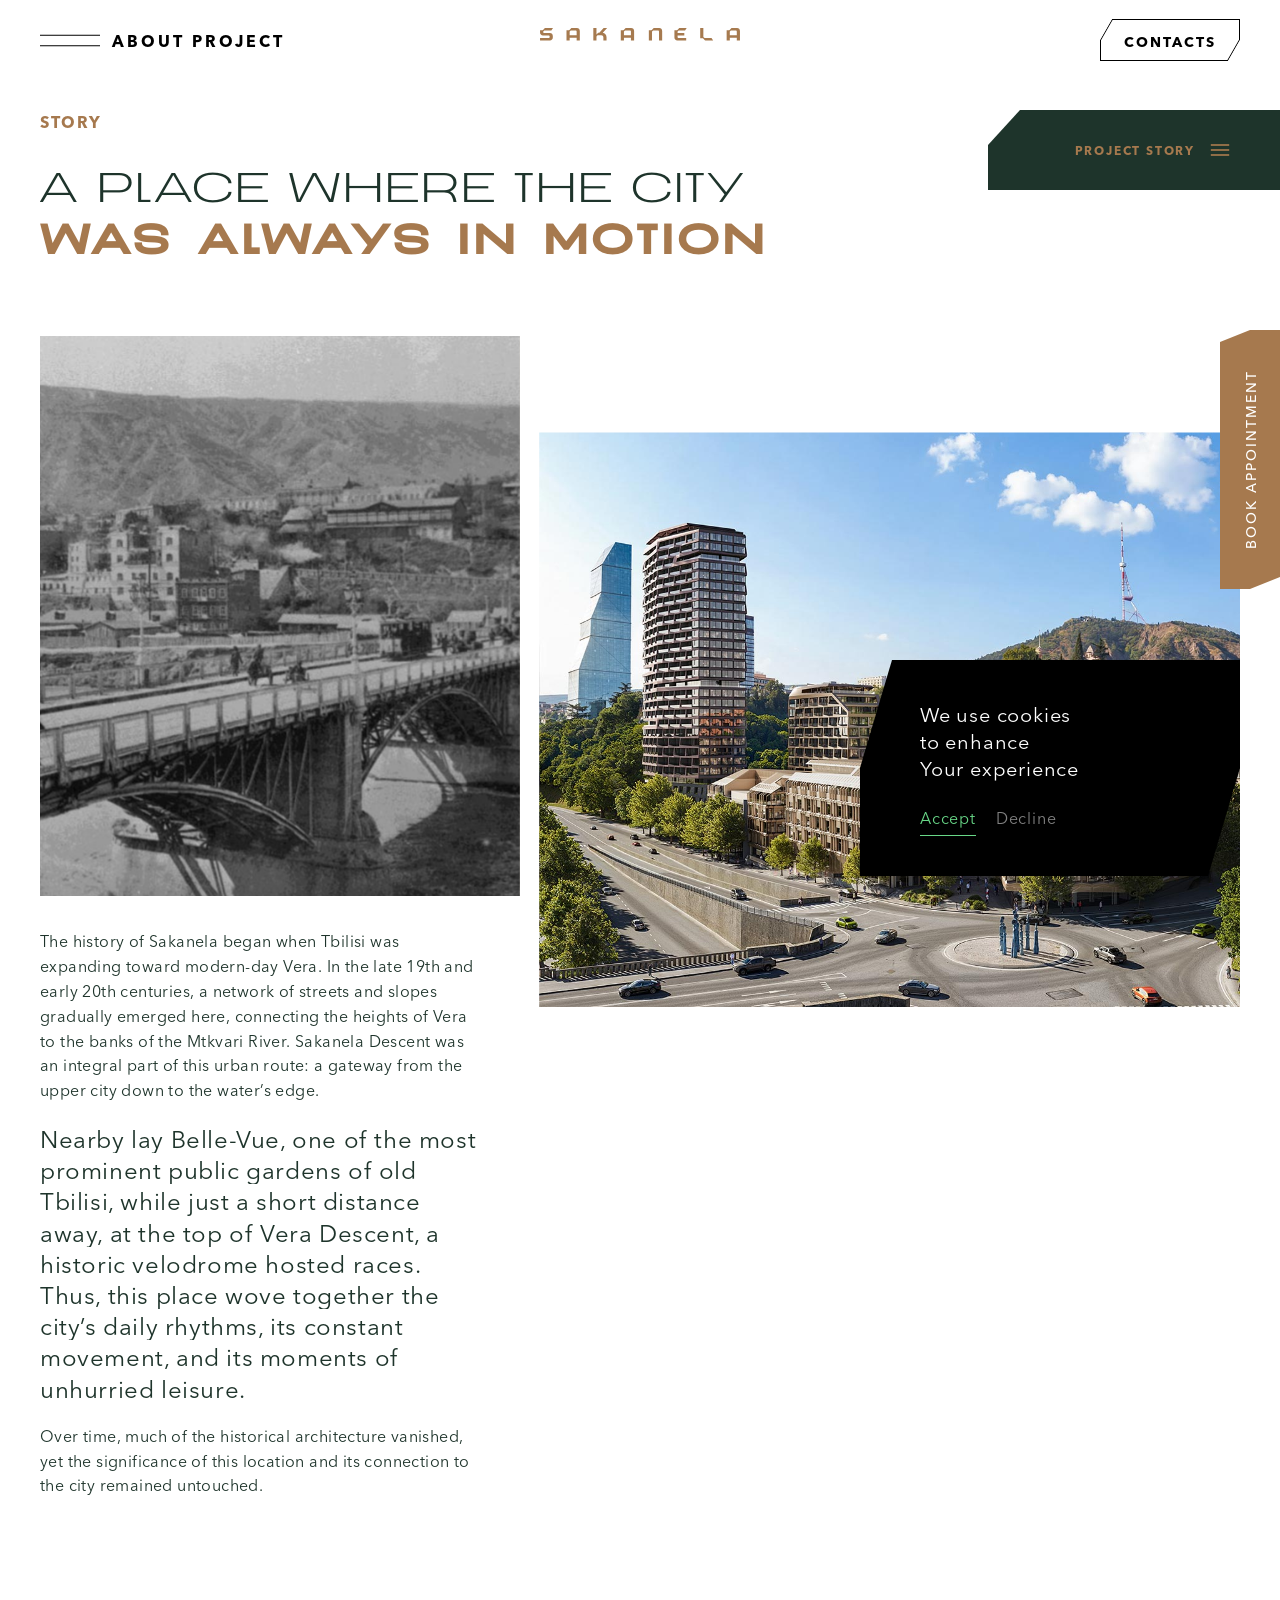
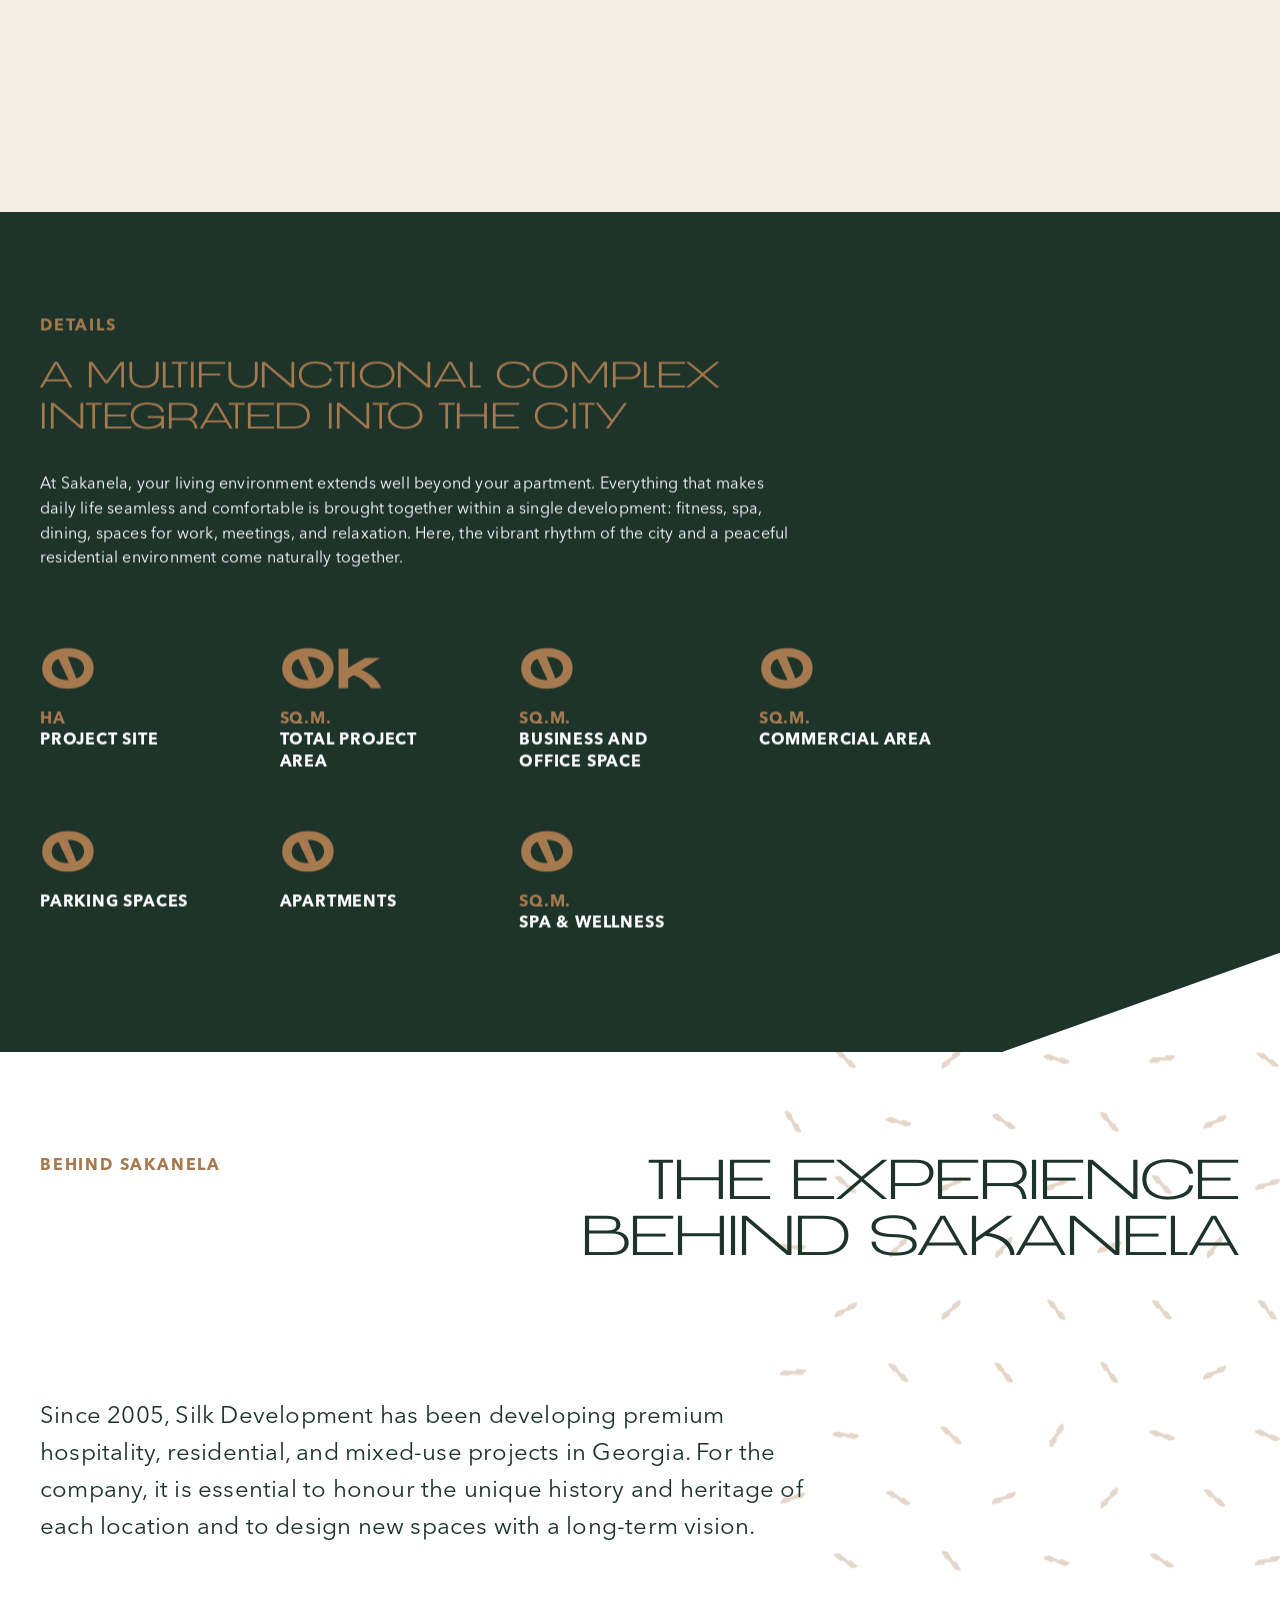
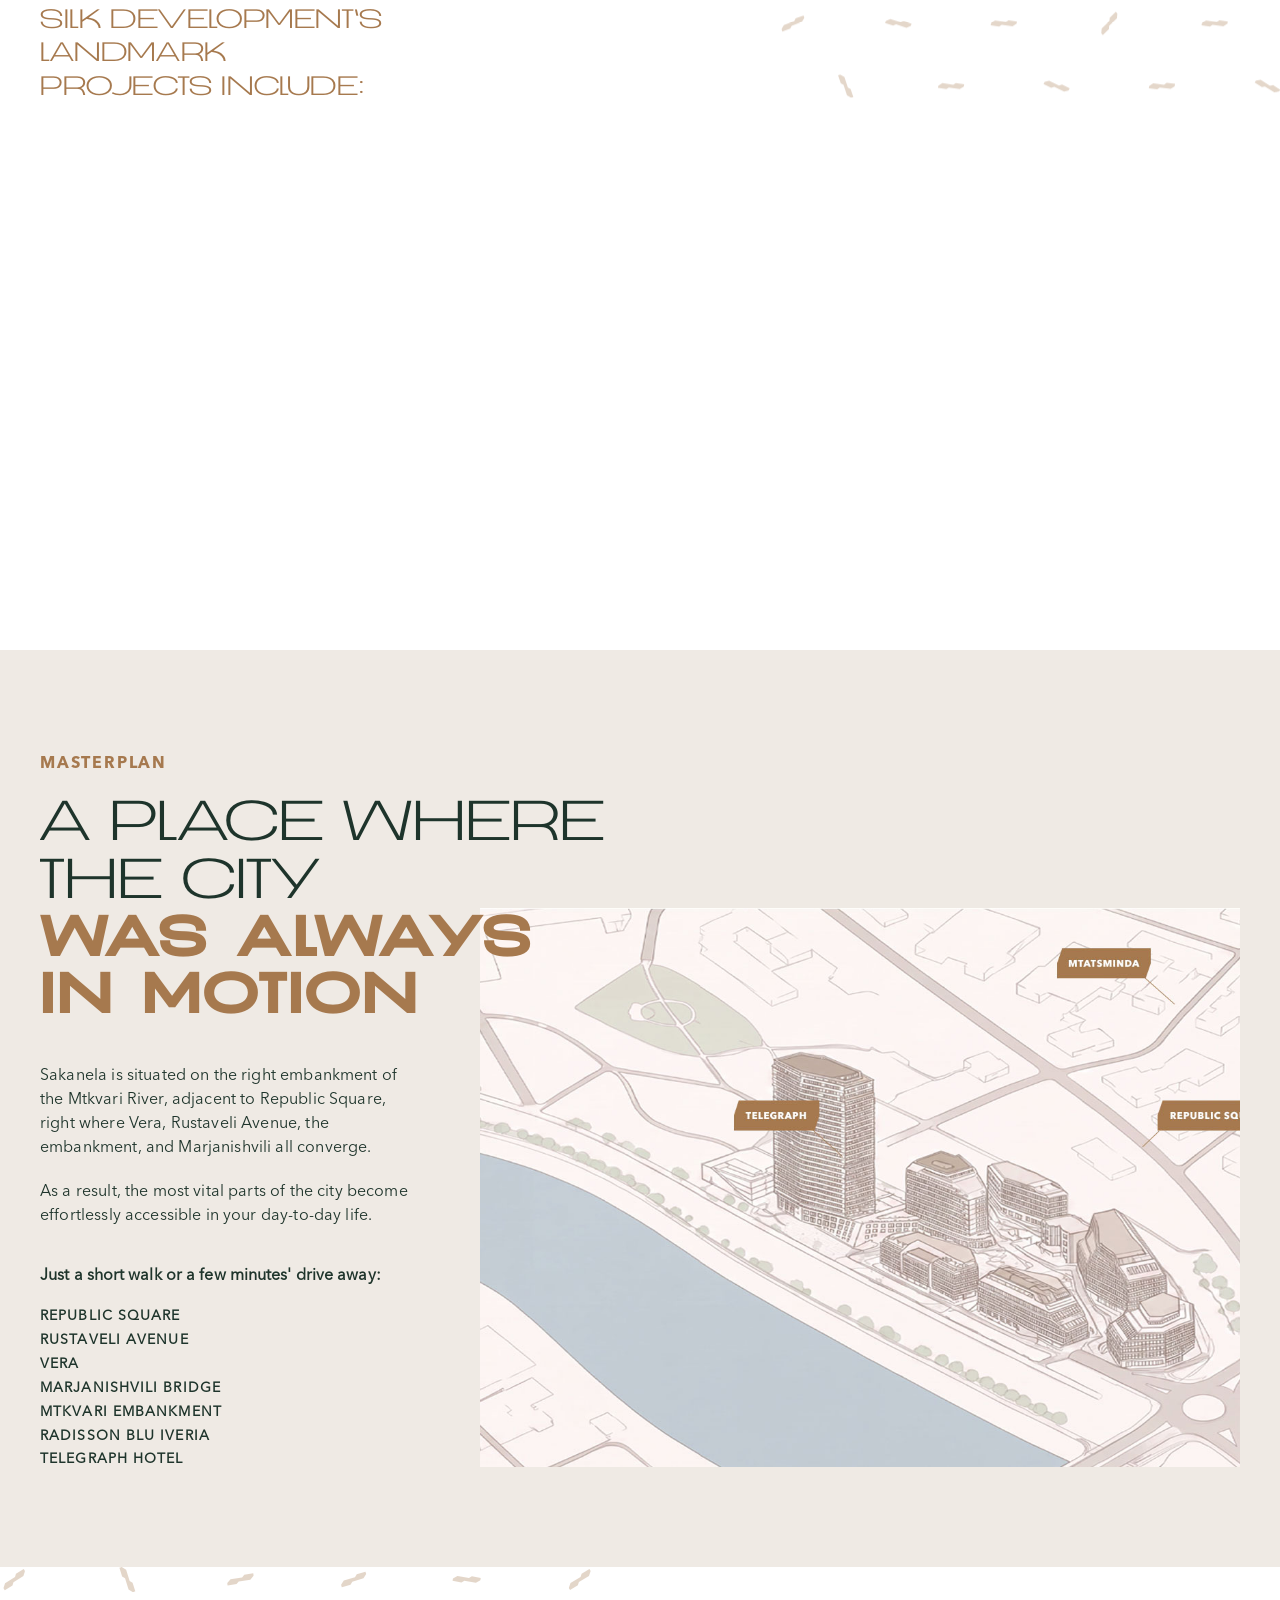
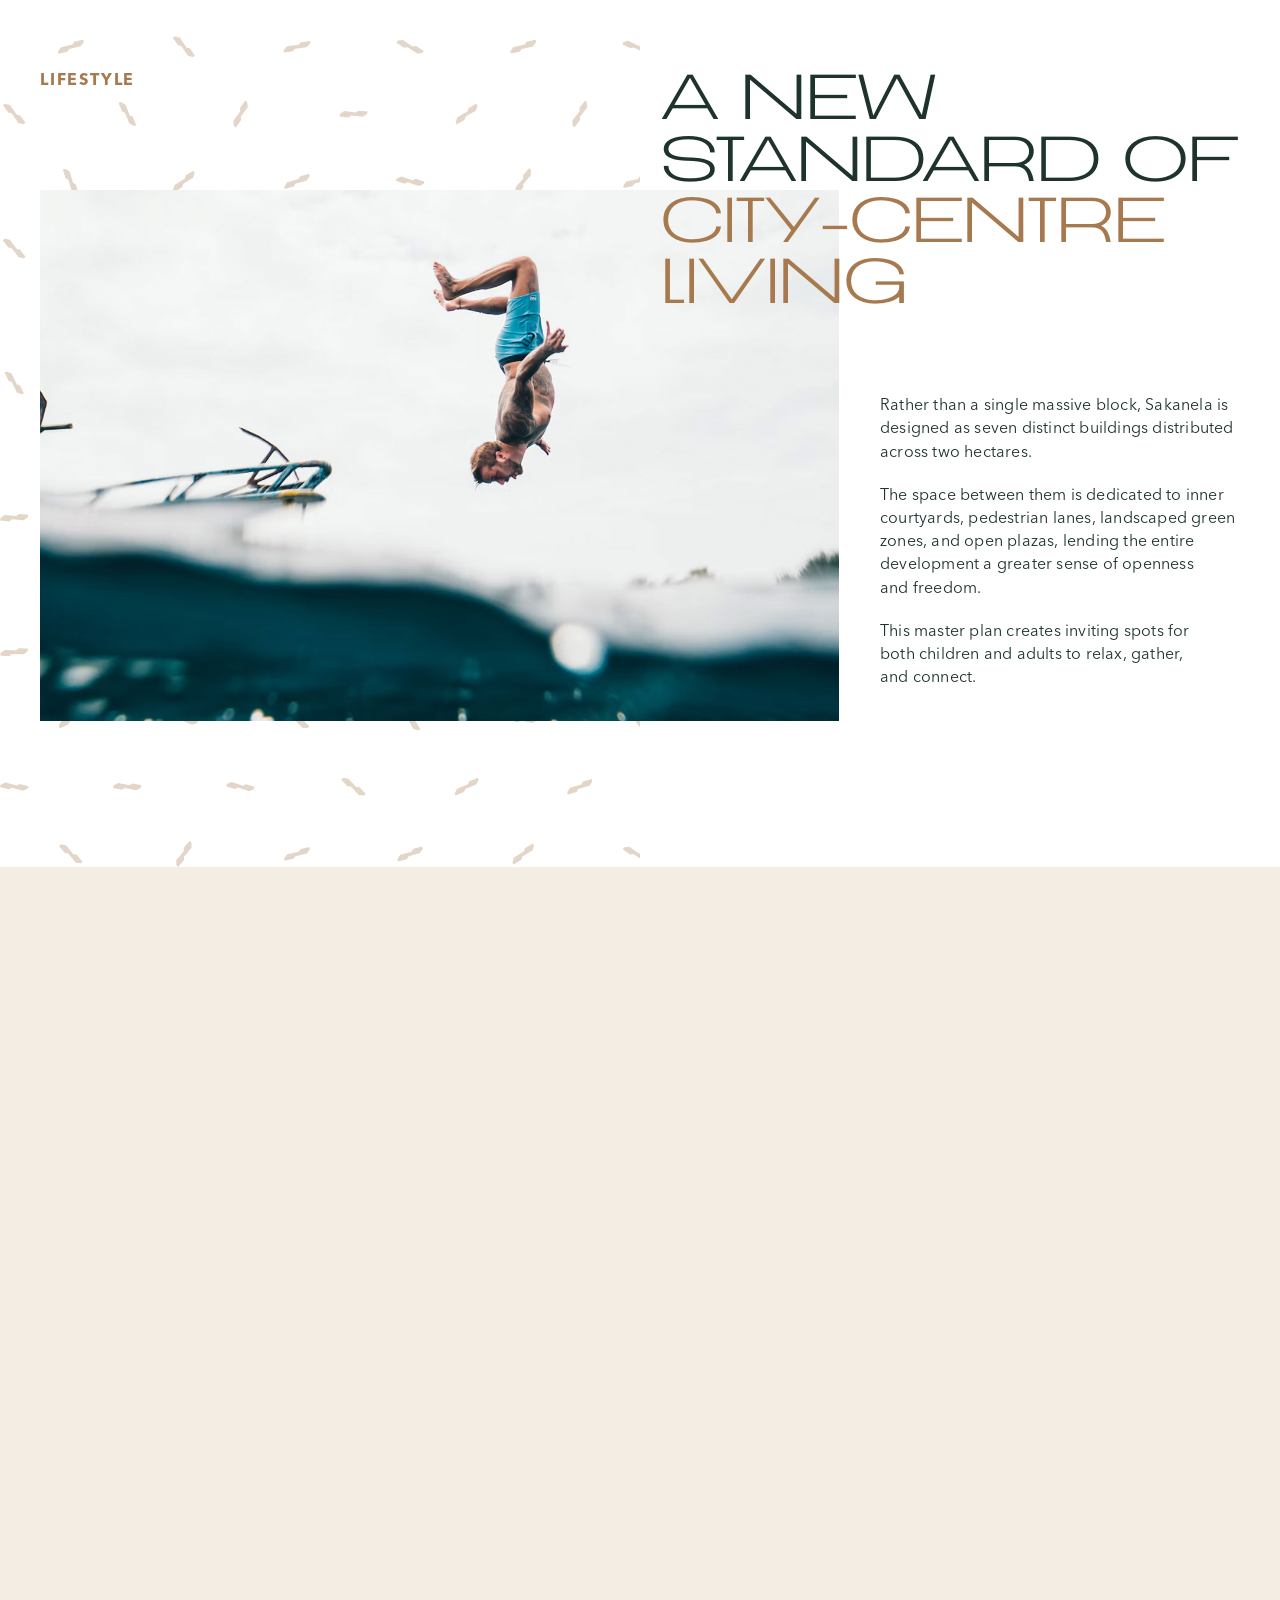
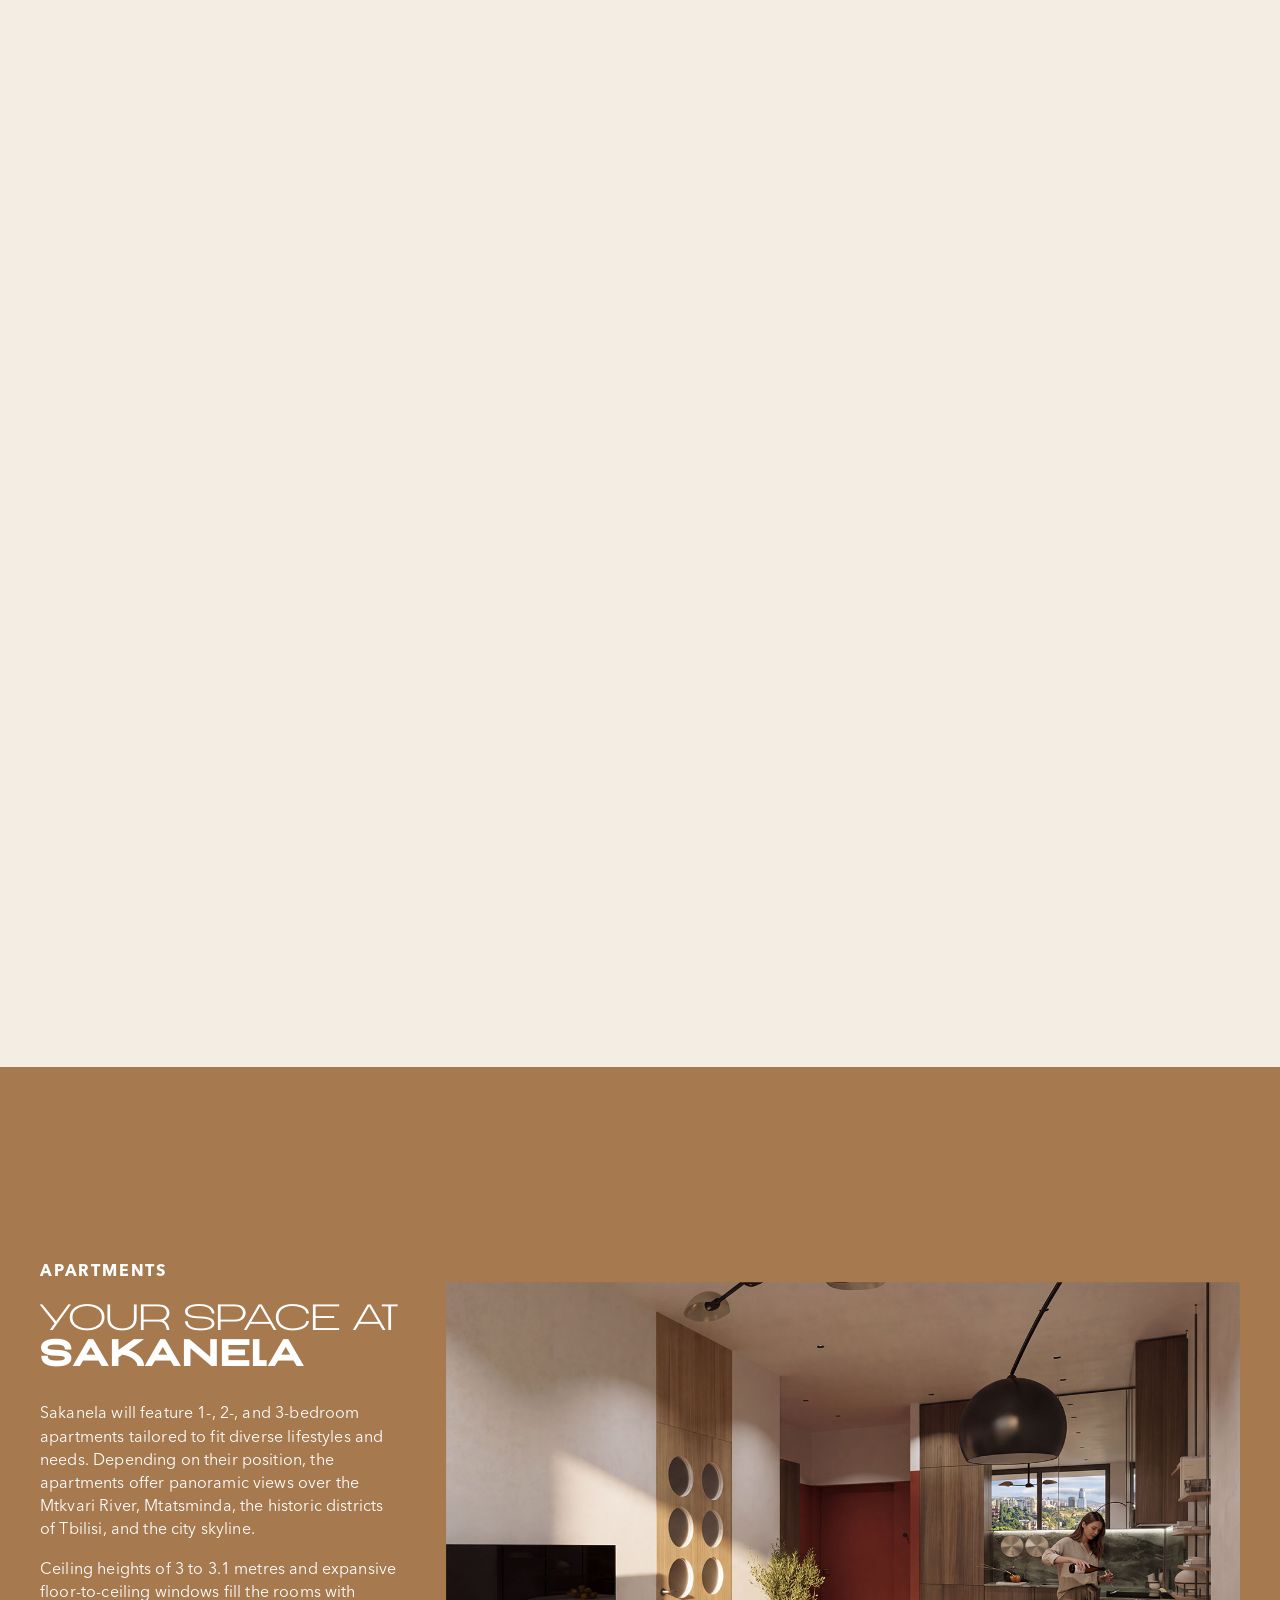
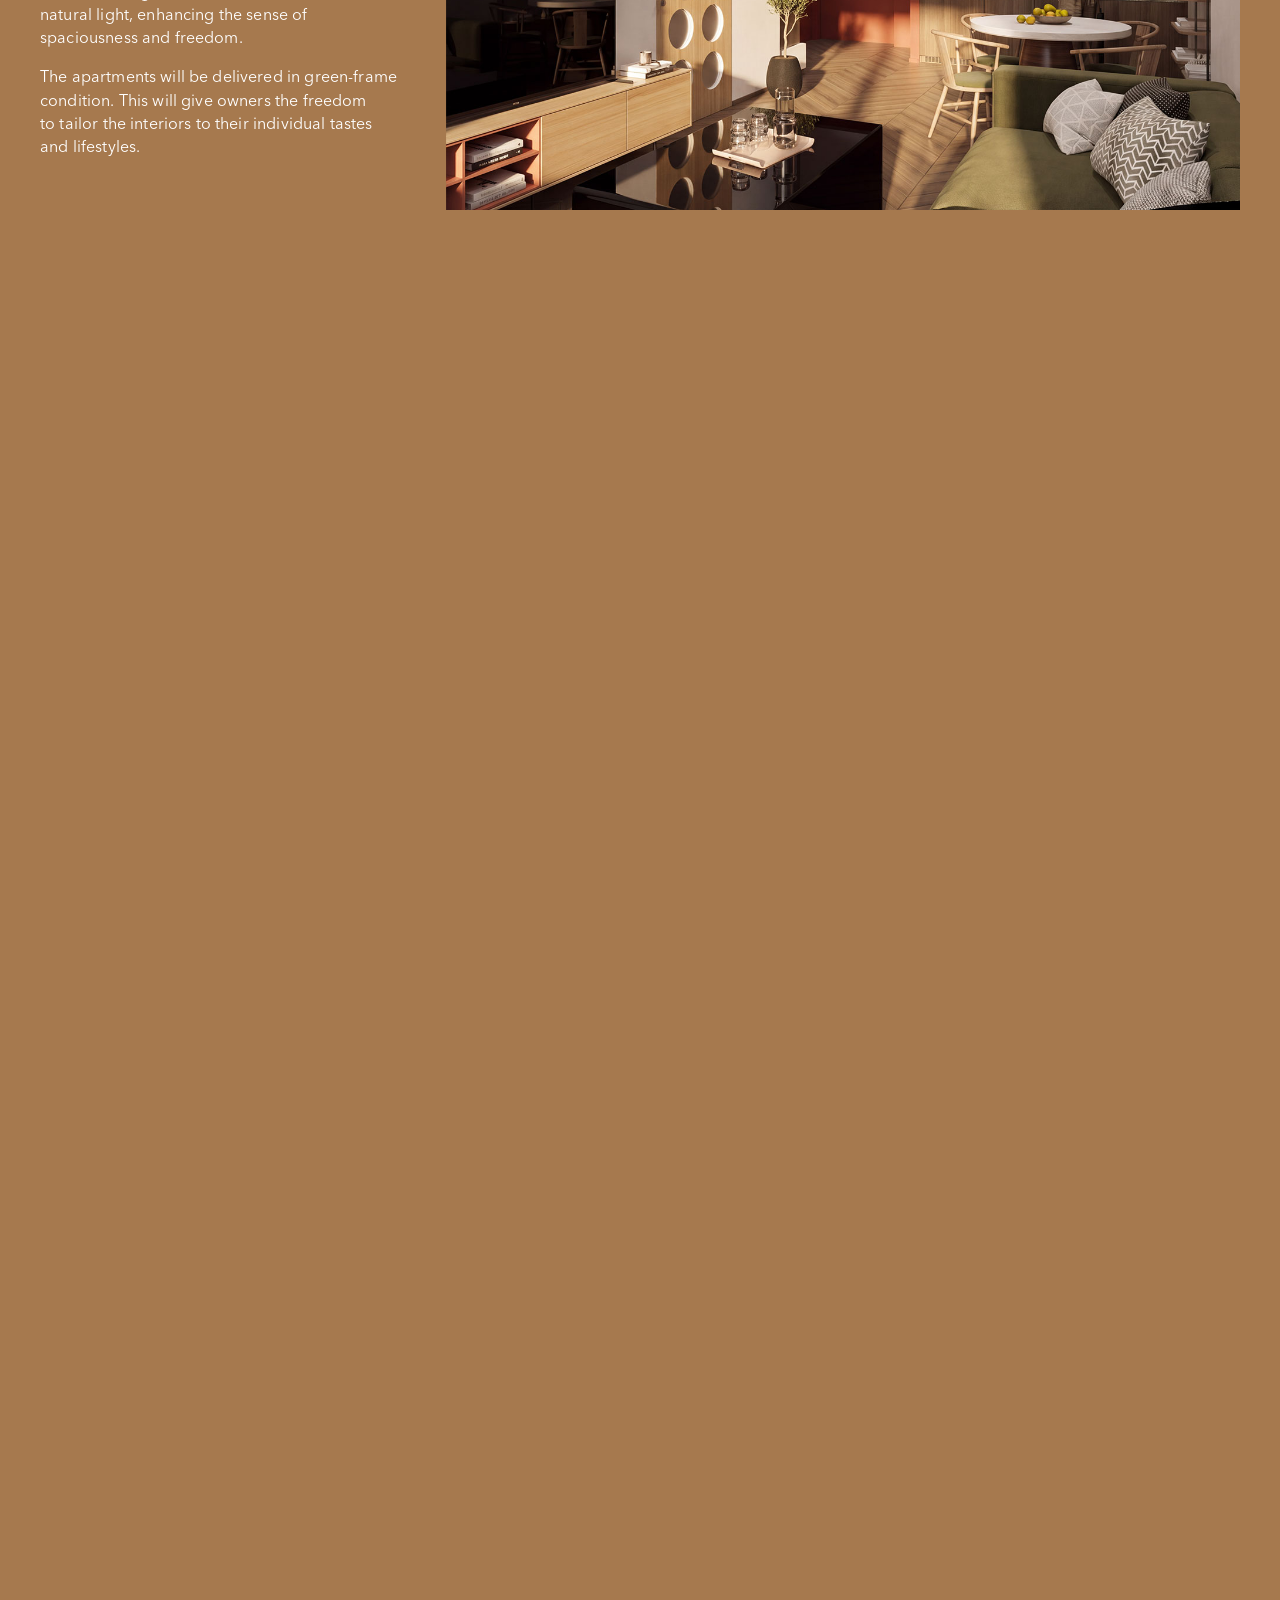
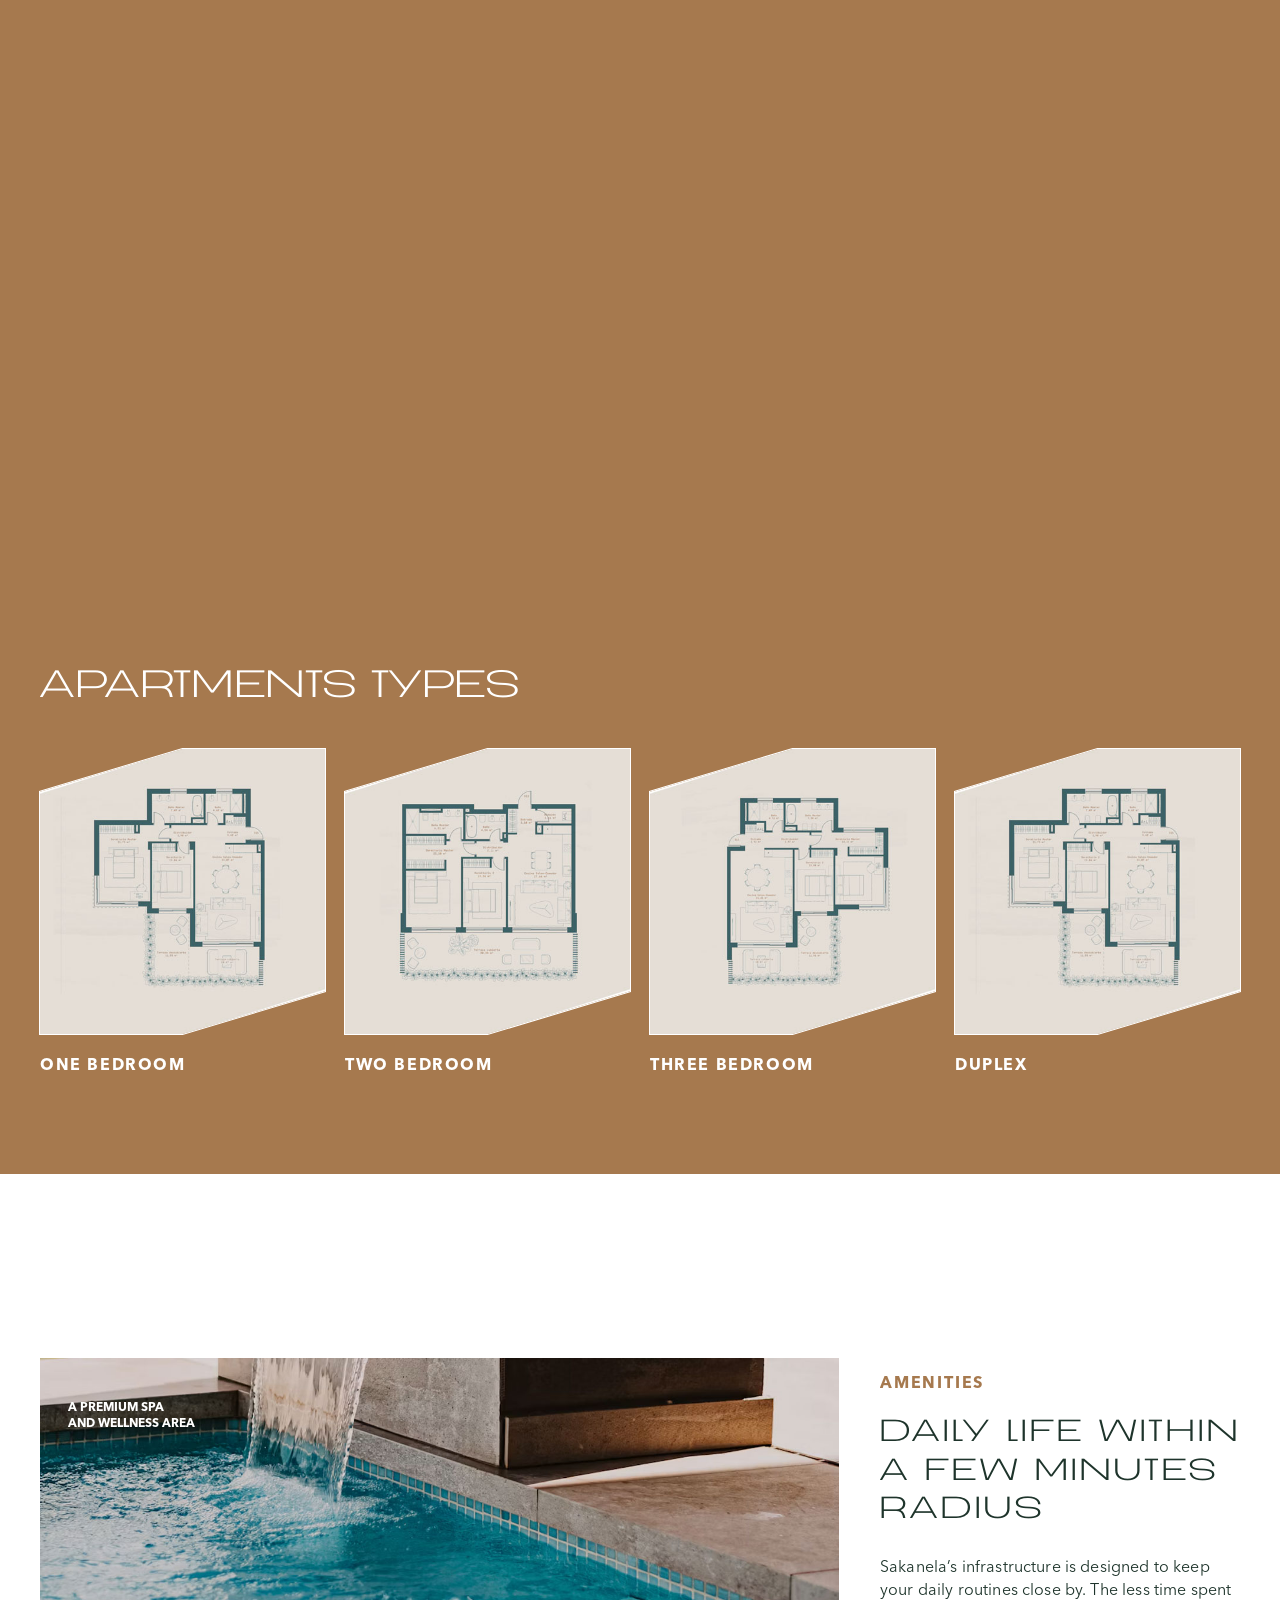
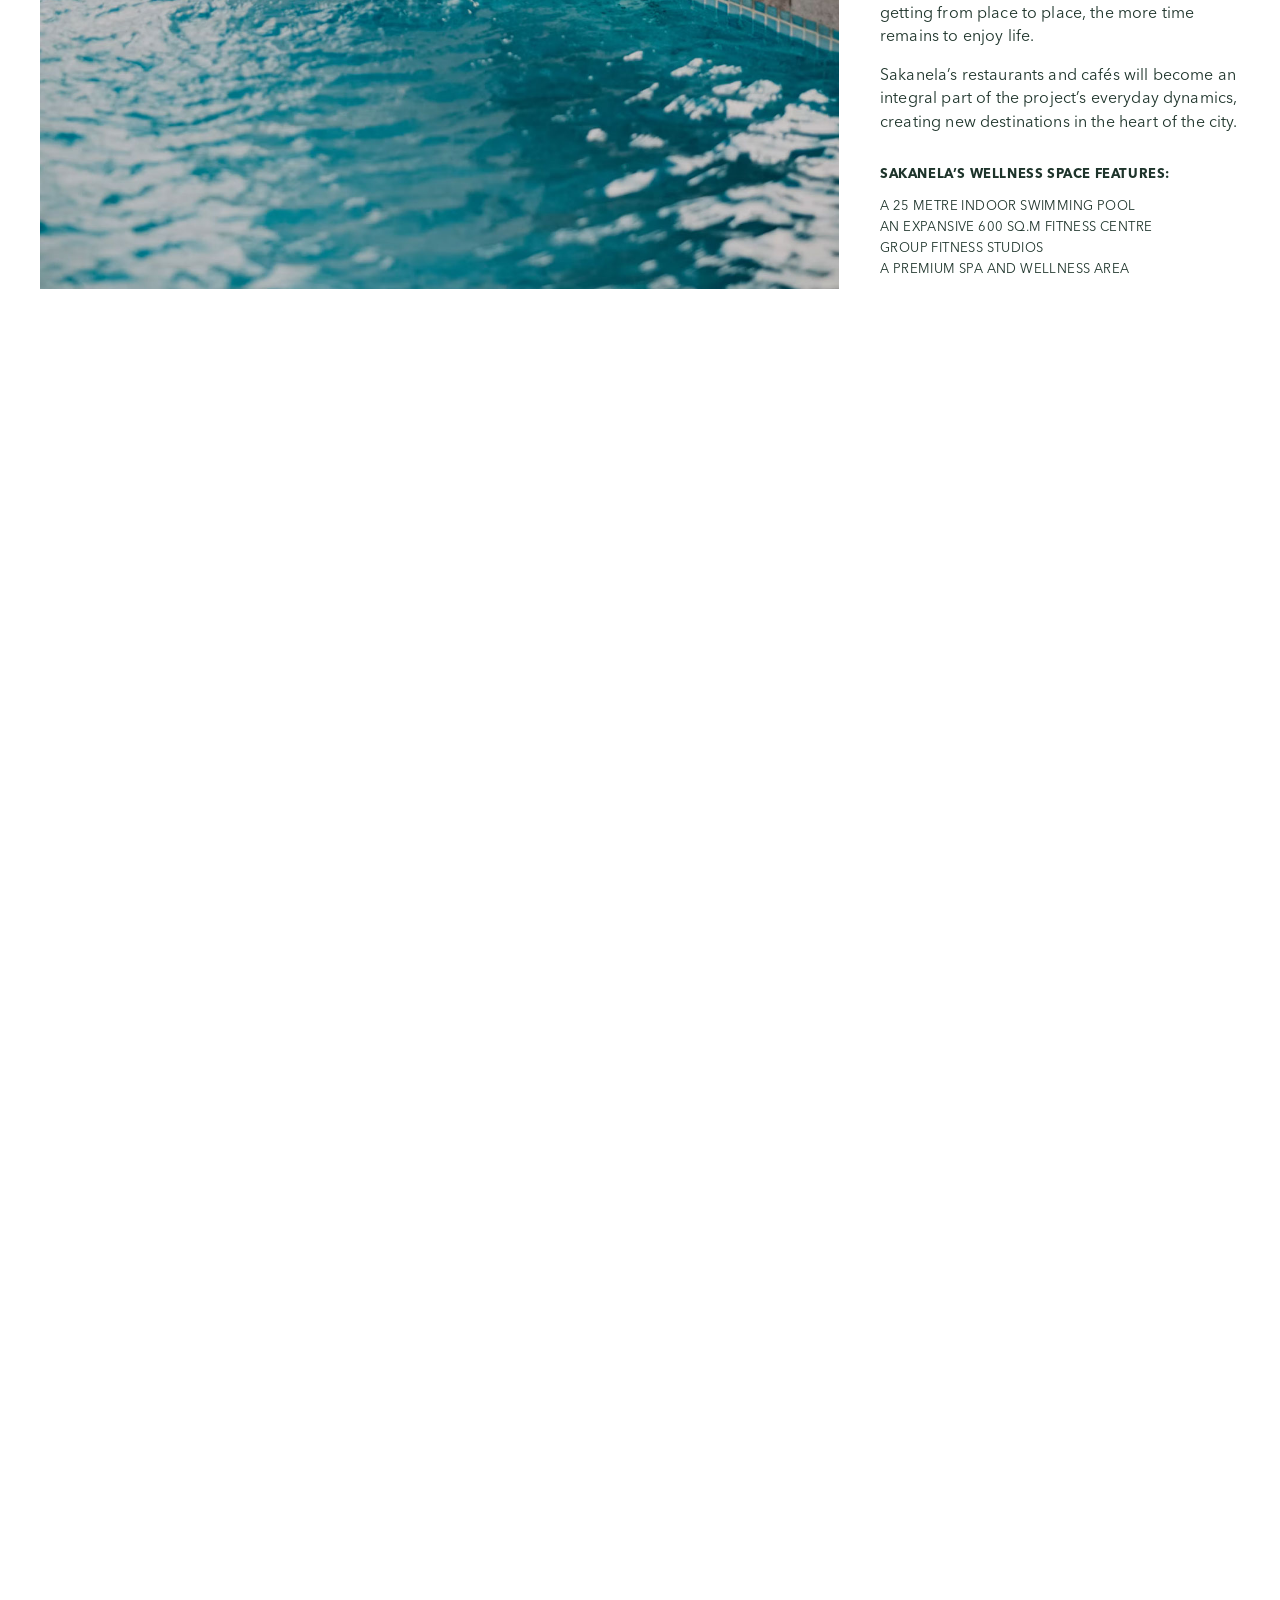
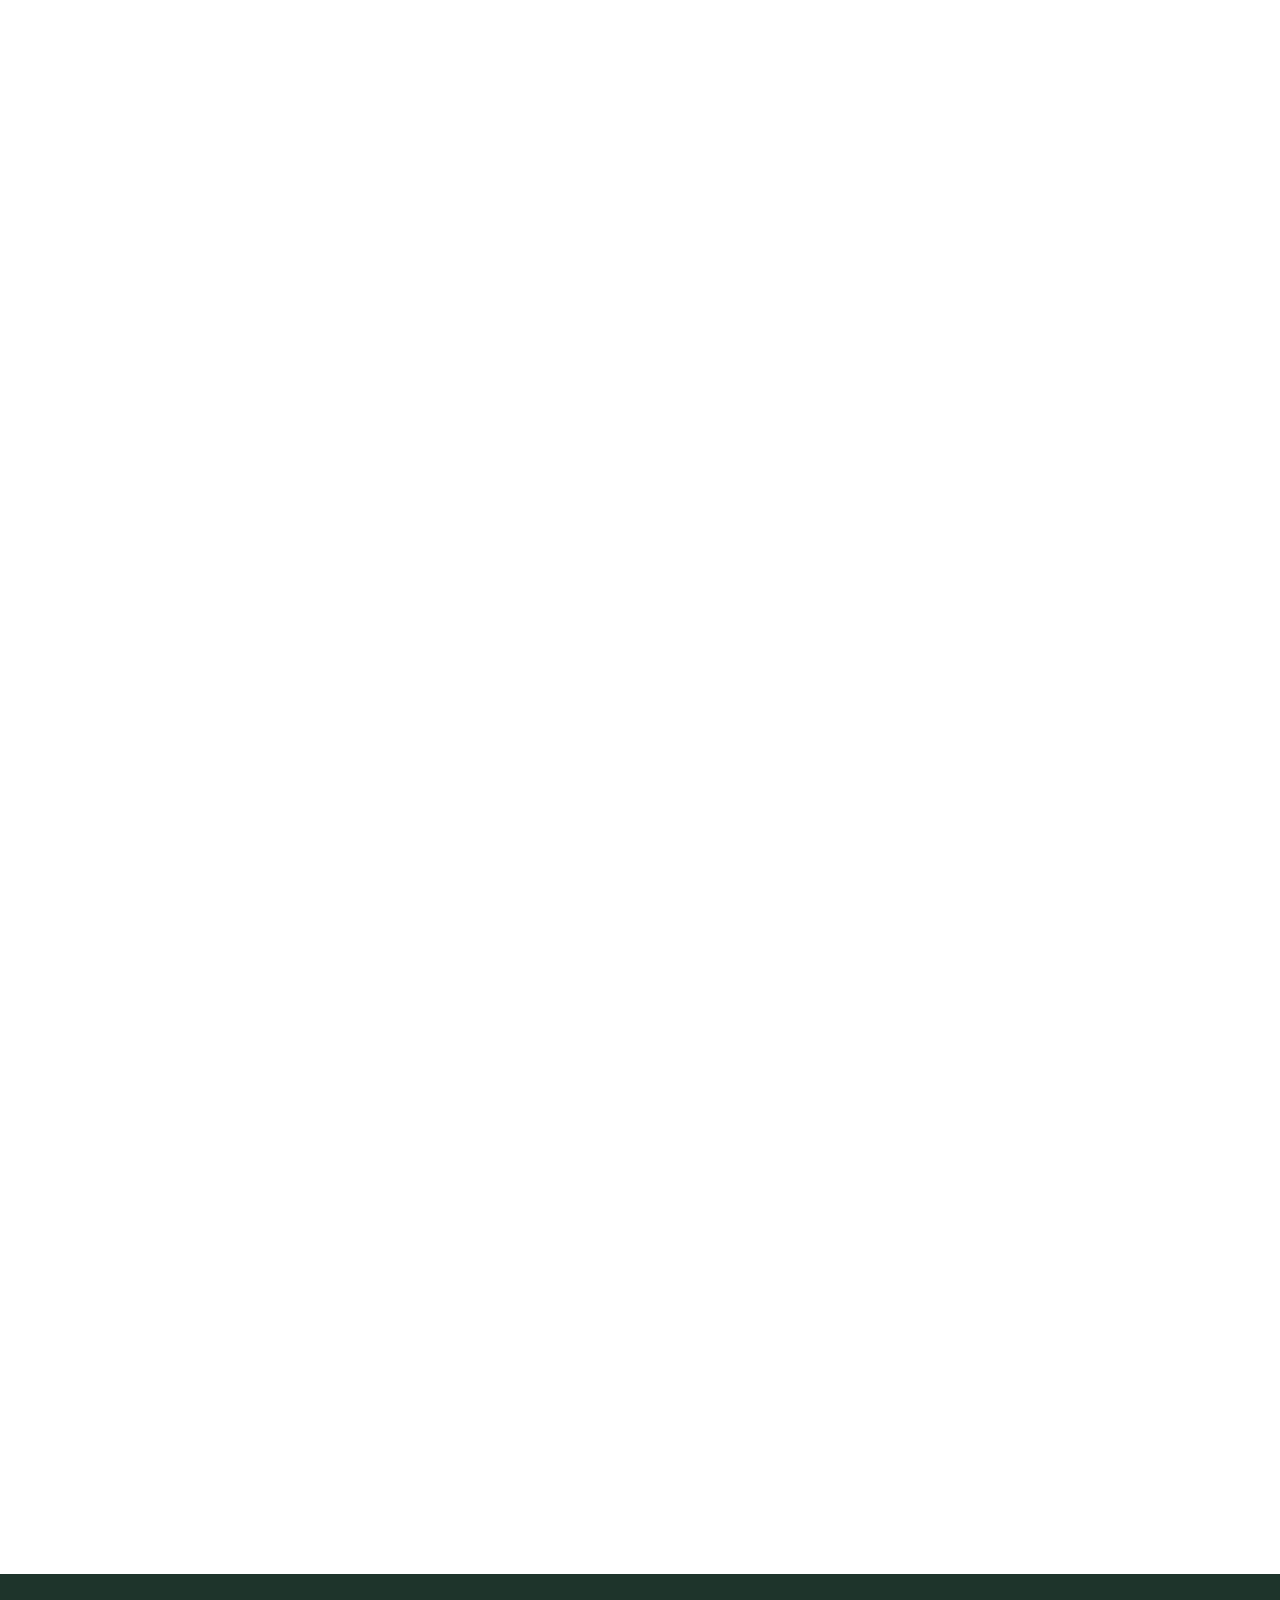
==== commit 8c383077: "add inner about" ====
--- a/about.html
+++ b/about.html
@@ -451,7 +451,7 @@
       </div>
     </section>
 
-    <section class="appartments" id="appartments" data-nav-tone="dark" data-appartments
+    <section class="appartments brown" id="appartments" data-nav-tone="dark" data-appartments
       aria-labelledby="appartments-title">
       <div class="container appartments__inner">
         <div class="appartments__layout">
@@ -494,7 +494,7 @@
           <div class="appartments__media">
             <div class="appartments__slides">
               <figure class="appartments__slide" data-appartments-slide>
-                <img src="./assets/14.jpg"
+                <img src="./assets/13.jpg"
                   alt="Daylit room with a long table and floor-to-ceiling windows" width="1200" height="800"
                   loading="lazy" />
               </figure>
@@ -516,7 +516,7 @@
           <ul class="appartments__types-list">
             <li class="appartments__type">
               <figure class="appartments__type-media" data-animate="fade">
-                <img src="./assets/13.jpg" alt="Isometric view of a one bedroom apartment"
+                <img src="./assets/14.jpg" alt="Isometric view of a one bedroom apartment"
                   width="700" height="600" loading="lazy" />
               </figure>
               <p class="appartments__type-name">One bedroom</p>
@@ -561,7 +561,7 @@
           <div class="amenities__media">
             <div class="amenities__slides">
               <figure class="amenities__slide" data-amenities-slide>
-                <img src="./assets/16.jpg" alt="Indoor pool and timber wellness room"
+                <img src="./assets/15.jpg" alt="Indoor pool and timber wellness room"
                   width="1200" height="800" loading="lazy" />
                 <figcaption class="amenities__caption">A premium spa<br />and wellness area</figcaption>
               </figure>
@@ -650,7 +650,7 @@
         <div class="safety__viewport" data-safety-viewport>
           <div class="safety__track" data-safety-track>
             <figure class="safety__slide" data-safety-slide>
-              <img src="./assets/15.jpg"
+              <img src="./assets/16.jpg"
                 alt="Floor-to-ceiling glazing in a daylit residence" width="1200" height="800" loading="lazy" />
             </figure>
             <figure class="safety__slide" data-safety-slide>
--- a/style.css
+++ b/style.css
@@ -1 +1 @@
-@font-face{font-family:AvenirNextGeoRegular;src:url(./assets/AvenirNextGeorgian-Regular.otf) format("opentype");font-weight:100 400;font-style:normal;font-display:swap}@font-face{font-family:AvenirNextGeoMedium;src:url(./assets/AvenirNextGeorgian-Medium.otf) format("opentype");font-weight:500;font-style:normal;font-display:swap}@font-face{font-family:AvenirNextGeoBold;src:url(./assets/AvenirNextGeorgian-Bold.otf) format("opentype");font-weight:600 700;font-style:normal;font-display:swap}@font-face{font-family:SSOldburgMTLight;src:url(./assets/SS%20Oldburg%20MT%20-%20Light.otf) format("opentype");font-weight:100 400;font-style:normal;font-display:swap}@font-face{font-family:SSOldburgMTBold;src:url(./assets/SS%20Oldburg%20MT%20-%20Bold.otf) format("opentype");font-weight:500 700;font-style:normal;font-display:swap}*,*:before,*:after{box-sizing:border-box}*{margin:0}html{-webkit-text-size-adjust:100%;hanging-punctuation:first last;interpolate-size:allow-keywords}html:focus-within{scroll-behavior:smooth}body{min-height:100vh;line-height:1.5;text-rendering:optimizeLegibility}img,picture,video,canvas,svg{display:block;max-width:100%}img{height:auto}input,button,textarea,select{font:inherit;color:inherit}button{cursor:pointer;background:none;border:0}a{color:inherit}h1,h2,h3,h4,p{overflow-wrap:pretty;text-wrap:pretty}ul[class],ol[class]{list-style:none;padding:0}:focus-visible{outline:2px solid var(--color-accent);outline-offset:3px}::selection{background:var(--color-accent);color:var(--color-inverse)}@media(prefers-reduced-motion:reduce){html:focus-within{scroll-behavior:auto}*,*:before,*:after{animation-duration:.01ms!important;animation-iteration-count:1!important;transition-duration:.01ms!important;scroll-behavior:auto!important}}:root{--color-bg: #f3ede4;--color-bg-elevated: #faf7f2;--color-ink: #1c1916;--color-ink-soft: #4a453f;--color-muted: #7a736a;--color-line: #d9d0c4;--color-accent: #c2410c;--color-accent-deep: #9a3412;--color-sage: #4d5c4a;--color-loader: #1e3a32;--color-paper: #e8dfd2;--color-inverse: #f3ede4;--color-danger: #b42318;--color-success: #3f6b4a;--color-black: #1e342b;--color-white: #fff;--color-active-link: #a6794e;--color-green: #1e342b;--font-display: SSOldburgMTLight;--font-display-bold: SSOldburgMTBold;--font-body: AvenirNextGeoRegular;--font-body-medium: AvenirNextGeoMedium;--font-body-bold: AvenirNextGeoBold;--header-height: 80px;--gutter: 40px;--radius-md: 12px;--shadow-soft: 0 18px 40px rgba(28, 25, 22, .08);--ease-out: cubic-bezier(.22, 1, .36, 1)}body{font-family:var(--font-body);font-weight:400;font-size:16px;color:var(--color-ink);background-color:var(--color-bg)}h1,h2,h3,.display{font-family:var(--font-body);font-weight:600;line-height:1.15;letter-spacing:-.5px;color:var(--color-ink)}h1,.display-xl{font-size:clamp(44px,24.1104972376px + 5.3038674033vw,92px);font-weight:500}h2{font-size:clamp(32px,23.7127071823px + 2.2099447514vw,52px)}h3{font-size:clamp(22px,18.6850828729px + .8839779006vw,30px);letter-spacing:-.5px}.lede{font-size:clamp(18px,16.3425414365px + .4419889503vw,22px);color:var(--color-ink-soft);max-width:640px}.eyebrow{display:inline-flex;align-items:center;gap:12px;font-family:var(--font-body);font-size:12px;font-weight:500;letter-spacing:2px;text-transform:uppercase;color:var(--color-accent)}.eyebrow:before{content:"";width:24px;height:1px;background:currentColor}.prose{max-width:640px;color:var(--color-ink-soft)}.prose p+p{margin-top:16px}@keyframes fade-up{0%{opacity:0;transform:translateY(20px)}to{opacity:1;transform:translateY(0)}}@keyframes fade-in{0%{opacity:0}to{opacity:1}}@keyframes ken-burns{0%{transform:scale(1)}to{transform:scale(1.08)}}@keyframes draw-line{0%{transform:scaleX(0)}to{transform:scaleX(1)}}[data-animate]{opacity:0;transform:translateY(24px);transition:opacity .7s var(--ease-out),transform .7s var(--ease-out)}[data-animate].is-visible{opacity:1;transform:none}[data-animate=fade]{transform:none}[data-animate-delay="1"]{transition-delay:80ms}[data-animate-delay="2"]{transition-delay:.16s}[data-animate-delay="3"]{transition-delay:.24s}[data-animate].is-line-reveal,[data-animate].is-line-reveal-host{opacity:1;transform:none;transition:none}.is-line-reveal:not(.is-line-reveal-ready){visibility:hidden}.line-reveal__line,.line-reveal__line-mask{display:block}.line-reveal__line-mask{overflow:hidden}@media(prefers-reduced-motion:reduce){[data-animate]{opacity:1;transform:none;transition:none}.is-line-reveal:not(.is-line-reveal-ready){visibility:visible}}.btn{--cut: 12px;--bw: 1px;--slant-x: .58px;--slant-y: .27px;position:relative;z-index:0;display:inline-flex;align-items:center;justify-content:center;gap:10px;padding:12px 24px;border:none;border-radius:0;background:transparent;cursor:pointer;font-family:var(--font-body-bold);font-weight:700;font-size:14px;letter-spacing:2px;color:#fff;height:42px;text-transform:uppercase;text-decoration:none;transition:opacity .16s ease,color .4s cubic-bezier(.4,0,.2,1)}.btn svg,.btn .icon,.btn .btn__icon,.btn .btn__arrow{position:relative;z-index:1;width:16px;height:16px;flex-shrink:0;stroke:currentColor}.btn .btn__arrow svg{width:100%;height:100%}.btn .btn__label{position:relative;z-index:1;transition:transform .4s cubic-bezier(.4,0,.2,1)}.btn>svg,.btn>.icon,.btn>.btn__icon,.btn>.btn__arrow{transition:transform .4s cubic-bezier(.4,0,.2,1)}.btn:hover,.btn:focus-visible{opacity:.9}.btn--outline{color:#fff;background:transparent;clip-path:polygon(var(--cut) 0,100% 0,100% 50%,calc(100% - var(--cut)) 100%,0 100%,0 50%)}.btn--outline:before{content:"";position:absolute;top:0;right:0;bottom:0;left:0;z-index:-1;background-color:#fff;pointer-events:none;clip-path:polygon(evenodd,var(--cut) 0,100% 0,100% 50%,calc(100% - var(--cut)) 100%,0 100%,0 50%,var(--cut) 0,calc(var(--cut) + var(--slant-x)) var(--bw),calc(100% - var(--bw)) var(--bw),calc(100% - var(--bw)) calc(50% - var(--slant-y)),calc(100% - var(--cut) - var(--slant-x)) calc(100% - var(--bw)),var(--bw) calc(100% - var(--bw)),var(--bw) calc(50% + var(--slant-y)),calc(var(--cut) + var(--slant-x)) var(--bw))}.btn--outline:after{content:"";position:absolute;top:0;right:0;bottom:0;left:0;z-index:-1;background:#fff;pointer-events:none;transform:translate(-101%);transition:transform .4s cubic-bezier(.4,0,.2,1)}.btn--outline:hover,.btn--outline:focus-visible{opacity:1;color:#a6794e}.btn--outline:hover:after,.btn--outline:focus-visible:after{transform:translate(0)}.btn--outline:hover .btn__label,.btn--outline:focus-visible .btn__label{transform:translate(-2px)}.btn--outline:hover>svg,.btn--outline:hover>.icon,.btn--outline:hover>.btn__icon,.btn--outline:hover>.btn__arrow,.btn--outline:focus-visible>svg,.btn--outline:focus-visible>.icon,.btn--outline:focus-visible>.btn__icon,.btn--outline:focus-visible>.btn__arrow{transform:translate(6px)}.btn--primary{color:#fff;background-color:#a6794e;clip-path:polygon(var(--cut) 0,100% 0,100% 50%,calc(100% - var(--cut)) 100%,0 100%,0 50%)}.btn--primary:before{content:none}.btn--primary:after{content:"";position:absolute;top:0;right:0;bottom:0;left:0;z-index:-1;background:#8c6540;pointer-events:none;transform:translate(-101%);transition:transform .4s cubic-bezier(.4,0,.2,1)}.btn--primary:hover,.btn--primary:focus-visible{opacity:1}.btn--primary:hover:after,.btn--primary:focus-visible:after{transform:translate(0)}.btn--primary:hover .btn__label,.btn--primary:focus-visible .btn__label{transform:translate(-2px)}.btn--primary:hover>svg,.btn--primary:hover>.icon,.btn--primary:hover>.btn__icon,.btn--primary:hover>.btn__arrow,.btn--primary:focus-visible>svg,.btn--primary:focus-visible>.icon,.btn--primary:focus-visible>.btn__icon,.btn--primary:focus-visible>.btn__arrow{transform:translate(6px)}@media(prefers-reduced-motion:reduce){.btn,.btn:after,.btn .btn__label,.btn>svg,.btn>.icon,.btn>.btn__icon,.btn>.btn__arrow{transition:none}}.site-header__contact:before{background-color:currentColor}.site-header__contact:after{background-color:currentColor}.site-header__contact:hover{color:#fff!important}.site-header__contact:hover:before{background-color:#a6794e}.site-header__contact:hover:after{background-color:#a6794e}.card{display:flex;flex-direction:column;height:100%;background:var(--color-bg-elevated);border:1px solid var(--color-line);border-radius:20px;overflow:hidden;transition:transform .52s cubic-bezier(.22,1,.36,1),box-shadow .52s cubic-bezier(.22,1,.36,1)}.card:hover{transform:translateY(-4px);box-shadow:0 18px 40px #1c191614}.card__media{position:relative;aspect-ratio:4/3;overflow:hidden;background:var(--color-paper)}.card__media img,.card__media svg{width:100%;height:100%;object-fit:cover}.card__body{display:flex;flex-direction:column;gap:12px;padding:24px;flex:1}.card__meta{font-size:12px;letter-spacing:2px;text-transform:uppercase;color:var(--color-muted)}.card__title{font-size:24px}.card__text{color:var(--color-ink-soft)}.card--quiet{background:transparent;border:0}.card--quiet:hover{transform:none;box-shadow:none}.card--quiet .card__body{padding-inline:0}.nav-toggle{position:relative;z-index:151;justify-self:start;grid-column:1;display:inline-flex;align-items:center;gap:12px;min-height:44px;padding:0;color:#fff}.nav-toggle__bars{display:block;width:40px;height:6px;overflow:visible}@media(min-width:1024px){.nav-toggle__bars{width:60px;height:11px}}@media(min-width:1024px){.nav-toggle__bar-shift{transform:translateY(5px)}}.nav-toggle__bar{transform-box:fill-box;transform-origin:center;transition:transform .28s ease,opacity .16s ease}.nav-toggle__label{display:none}@media(min-width:1024px){.nav-toggle__label{display:block}}.nav-toggle__label{font-size:16px;font-weight:500;font-family:var(--font-body-bold);letter-spacing:3px;text-transform:uppercase}.nav-toggle[aria-expanded=true] .nav-toggle__bar--top{transform:translateY(1.75px) rotate(45deg)}@media(min-width:1024px){.nav-toggle[aria-expanded=true] .nav-toggle__bar--top{transform:translateY(3.75px) rotate(45deg)}}.nav-toggle[aria-expanded=true] .nav-toggle__bar--bottom{transform:translateY(-2.75px) rotate(-45deg)}@media(min-width:1024px){.nav-toggle[aria-expanded=true] .nav-toggle__bar--bottom{transform:translateY(-6.75px) rotate(-45deg)}}.site-nav{position:fixed;top:0;left:0;z-index:150;display:flex;flex-direction:column;align-items:flex-start;justify-content:center;width:100%;height:100%;height:100dvh;background:#c0b7ae;color:var(--color-ink);visibility:hidden;pointer-events:none;transform:translate3d(0,-100%,0);will-change:transform;transition:transform .52s cubic-bezier(.22,1,.36,1)}.site-nav.is-open{visibility:visible;pointer-events:auto;transform:translateZ(0)}.site-nav.is-closing{visibility:visible;pointer-events:none;transform:translate3d(0,-100%,0)}.site-nav__list{display:flex;flex-direction:column;align-items:flex-start;padding:0 20px!important}@media(min-width:1024px){.site-nav__list{padding:0 40px!important}}.site-nav__list{margin-bottom:60px}@media(min-width:1024px){.site-nav__list{margin-bottom:0}}.site-nav__list>li{opacity:0;transform:translate3d(0,44px,0);transition:opacity .35s ease,transform .35s ease;transition-delay:0s}.site-nav.is-open .site-nav__list>li{opacity:1;transform:translateZ(0)}.site-nav.is-open .site-nav__list>li:nth-child(1){transition:opacity .55s cubic-bezier(.22,1,.36,1),transform .7s cubic-bezier(.22,1,.36,1);transition-delay:.28s}.site-nav.is-open .site-nav__list>li:nth-child(2){transition:opacity .6s cubic-bezier(.22,1,.36,1),transform .85s cubic-bezier(.22,1,.36,1);transition-delay:.4s}.site-nav.is-open .site-nav__list>li:nth-child(3){transition:opacity .65s cubic-bezier(.22,1,.36,1),transform 1s cubic-bezier(.22,1,.36,1);transition-delay:.52s}.site-nav.is-open .site-nav__list>li:nth-child(4){transition:opacity .7s cubic-bezier(.22,1,.36,1),transform 1.1s cubic-bezier(.22,1,.36,1);transition-delay:.64s}.site-nav.is-open .site-nav__list>li:nth-child(5){transition:opacity .75s cubic-bezier(.22,1,.36,1),transform 1.2s cubic-bezier(.22,1,.36,1);transition-delay:.76s}.site-nav.is-closing .site-nav__list>li{opacity:0;transform:translate3d(0,20px,0);transition:opacity .2s ease,transform .25s ease;transition-delay:0s}.site-nav__link{position:relative;display:inline-block;overflow:hidden;text-transform:uppercase;text-decoration:none;font-family:var(--font-display);font-size:clamp(28px,9.7679558011px + 4.861878453vw,72px);letter-spacing:8px;color:var(--color-black);transition:color .16s ease;line-height:1.2}.site-nav__link.is-active{color:var(--color-active-link)}.site-nav__link:hover .site-nav__spin,.site-nav__link:focus-visible .site-nav__spin{transform:translateY(-100%)}.site-nav__footer{position:absolute;inset-inline:0;bottom:20px}@media(min-width:1024px){.site-nav__footer{bottom:40px}}.site-nav__footer{display:flex;flex-wrap:wrap;align-items:flex-start;gap:28px clamp(40px,6vw,96px);padding:0 20px clamp(32px,4vw,48px)}@media(min-width:1024px){.site-nav__footer{padding:0 40px clamp(32px,4vw,48px)}}.site-nav__footer{opacity:0;transform:translate3d(0,24px,0);transition:opacity .45s ease,transform .5s ease;transition-delay:0s}.site-nav.is-open .site-nav__footer{opacity:1;transform:translateZ(0);transition:opacity .6s cubic-bezier(.22,1,.36,1),transform .75s cubic-bezier(.22,1,.36,1);transition-delay:.45s}.site-nav.is-closing .site-nav__footer{opacity:0;transform:translate3d(0,16px,0);transition:opacity .2s ease,transform .25s ease;transition-delay:0s}.site-nav__contact{display:flex;flex-direction:column;gap:6px;min-width:min-content}.site-nav__contact-label{margin:0;font-family:var(--font-body);font-size:15px;font-weight:400;line-height:1.3;letter-spacing:.4px;color:var(--color-black)}.site-nav__contact-value,.site-nav__social{font-family:var(--font-body-medium);font-size:16px;font-weight:700;line-height:1.4;letter-spacing:.3px;color:var(--color-black)}.site-nav__contact-value{width:fit-content;text-decoration:none;border-bottom:1px solid currentColor;padding-bottom:2px;transition:opacity .16s ease}.site-nav__contact-value:hover,.site-nav__contact-value:focus-visible{opacity:.62}.site-nav__social{display:flex;flex-wrap:wrap;align-items:center;margin:0}.site-nav__social a{text-decoration:none;transition:opacity .16s ease}.site-nav__social a:hover,.site-nav__social a:focus-visible{opacity:.62}.site-nav__social li+li:before{content:"/";margin-inline:12px}.site-nav__languages{position:absolute;top:0;right:40px;display:flex;align-items:center;height:var(--header-height);gap:10px}.site-nav__language{--cut: 10px;--bw: 1px;--c: calc(var(--cut) - var(--bw) * .4142);position:relative;z-index:1;display:inline-flex;align-items:center;justify-content:center;min-width:50px;height:40px;padding:0 10px;color:var(--color-black);font-family:var(--font-body-medium);font-size:14px;font-weight:500;letter-spacing:1px;line-height:1;text-decoration:none;text-transform:uppercase}.site-nav__language:before{content:"";position:absolute;top:0;right:0;bottom:0;left:0;z-index:-1;background-color:currentColor;opacity:0;pointer-events:none;transition:opacity .16s ease;clip-path:polygon(evenodd,var(--cut) 0,100% 0,100% calc(100% - var(--cut)),calc(100% - var(--cut)) 100%,0 100%,0 var(--cut),var(--cut) 0,calc(var(--c) + var(--bw)) var(--bw),calc(100% - var(--bw)) var(--bw),calc(100% - var(--bw)) calc(100% - var(--c) - var(--bw)),calc(100% - var(--c) - var(--bw)) calc(100% - var(--bw)),var(--bw) calc(100% - var(--bw)),var(--bw) calc(var(--c) + var(--bw)),calc(var(--c) + var(--bw)) var(--bw))}.site-nav__language:hover:before,.site-nav__language:focus-visible:before,.site-nav__language.is-active:before{opacity:1}.site-nav__language:hover .site-nav__spin,.site-nav__language:focus-visible .site-nav__spin{transform:translateY(-100%)}.site-nav__language-text{display:block;overflow:hidden;line-height:1}.site-nav__spin{display:block;position:relative;transition:transform .5s cubic-bezier(.65,0,.35,1)}.site-nav__face{display:block}.site-nav__face--next{position:absolute;top:100%;left:0;width:100%}@media(prefers-reduced-motion:reduce){.site-nav__list>li,.site-nav.is-open .site-nav__list>li,.site-nav.is-closing .site-nav__list>li,.site-nav__footer,.site-nav.is-open .site-nav__footer,.site-nav.is-closing .site-nav__footer{opacity:1;transform:none;transition:none}.site-nav__spin,.site-nav__link:hover .site-nav__spin,.site-nav__link:focus-visible .site-nav__spin,.site-nav__language:hover .site-nav__spin,.site-nav__language:focus-visible .site-nav__spin{transform:none;transition:none}}.form,.form__row{display:grid;gap:20px}@media(min-width:768px){.form__row{grid-template-columns:1fr 1fr}}.field{display:grid;gap:8px}.field__label{font-size:13px;letter-spacing:1px;text-transform:uppercase;color:var(--color-ink-soft)}.field__control{width:100%;min-height:50px;padding:13px 16px;border:1px solid var(--color-line);border-radius:12px;background:var(--color-bg-elevated);transition:border-color .16s ease,box-shadow .16s ease}.field__control:hover{border-color:var(--color-muted)}.field__control:focus{outline:none;border-color:var(--color-ink);box-shadow:0 0 0 3px #1c191614}textarea.field__control{min-height:160px;resize:vertical}.field__hint,.field__error{font-size:13px}.field__hint{color:var(--color-muted)}.field__error{color:var(--color-danger);min-height:16px}.field.is-invalid .field__control{border-color:var(--color-danger)}.field.is-valid .field__control{border-color:var(--color-success)}.form__status{min-height:20px;font-size:14px}.form__status.is-success{color:var(--color-success)}.form__status.is-error{color:var(--color-danger)}.form__actions{display:flex;flex-wrap:wrap;align-items:center;gap:16px}.modal{position:fixed;top:0;right:0;bottom:0;left:0;z-index:300;display:grid;place-items:center;padding:40px;opacity:0;visibility:hidden;pointer-events:none;transition:opacity .28s ease,visibility .28s ease}.modal.is-open{opacity:1;visibility:visible;pointer-events:auto}.modal__backdrop{position:absolute;top:0;right:0;bottom:0;left:0;background:#1c19167a}.modal__dialog{position:relative;width:min(100%,512px);padding:32px;background:var(--color-bg-elevated);border-radius:20px;box-shadow:0 18px 40px #1c191614;transform:translateY(12px);transition:transform .52s cubic-bezier(.22,1,.36,1)}.modal.is-open .modal__dialog{transform:none}.modal__close{position:absolute;top:16px;right:16px;width:40px;height:40px;display:flex;align-items:center;justify-content:center;border-radius:999px;color:var(--color-ink-soft)}.modal__close:hover,.modal__close:focus-visible{color:var(--color-ink);background:var(--color-paper)}.modal__title{margin-bottom:12px}.modal__text{color:var(--color-ink-soft)}.book-button{--cut: 12px;position:fixed;top:max(240px,50% - 120px);right:0;z-index:80;display:flex;align-items:center;justify-content:center;width:44px;padding:28px 0;border:0;color:#fff;background-color:#ee7b6b;cursor:pointer;clip-path:polygon(0 var(--cut),50% 0,100% 0,100% calc(100% - var(--cut)),50% 100%,0 100%);transition:transform .6s cubic-bezier(.65,0,.35,1),visibility 0s linear 0s}.book-button:after{content:"";position:absolute;top:0;right:0;bottom:0;left:0;background:#ea705f;transform:translateY(101%);transition:transform .4s cubic-bezier(.4,0,.2,1)}.book-button:hover:after,.book-button:focus-visible:after{transform:translateY(0)}.book-button:focus-visible{outline:none}@media(min-width:1024px){.book-button{width:60px;padding:40px 0}}.book-button__label{position:relative;z-index:1;font-family:var(--font-body-medium);font-size:12px;line-height:1;letter-spacing:2px;white-space:nowrap;text-transform:uppercase;writing-mode:vertical-rl;transform:rotate(180deg)}@media(min-width:1024px){.book-button__label{font-size:14px}}body.is-book-open .book-button,body.is-nav-open .book-button{visibility:hidden;transform:translate(100%);transition:transform .6s cubic-bezier(.65,0,.35,1),visibility 0s linear .6s}.book-modal{position:fixed;top:0;right:0;bottom:0;left:0;z-index:300;visibility:hidden;pointer-events:none;transition:visibility 0s linear .8s}.book-modal.is-open{visibility:visible;pointer-events:auto;transition-delay:0s}.book-modal__backdrop{position:absolute;top:0;right:0;bottom:0;left:0;background:#f3ede466;opacity:0;cursor:pointer;transition:opacity .8s cubic-bezier(.65,0,.35,1)}.book-modal.is-open .book-modal__backdrop{opacity:1}.book-modal__panel{position:absolute;top:0;right:0;bottom:0;width:100%;overflow-x:hidden;overflow-y:auto;overscroll-behavior:contain;color:#1e342b;background:#c0b7ae;transform:translate(100%);transition:transform .8s cubic-bezier(.65,0,.35,1)}.book-modal.is-open .book-modal__panel{transform:translate(0)}@media(min-width:768px){.book-modal__panel{width:min(100%,560px)}}@media(min-width:1280px){.book-modal__panel{width:max(560px,42vw)}}.book-modal__close{position:absolute;top:20px;right:20px;z-index:1;display:flex;align-items:center;gap:14px;padding:0;border:0;color:#1e342b;background:none;cursor:pointer}.book-modal__close svg{width:28px;height:28px;transition:transform .5s cubic-bezier(.65,0,.35,1)}.book-modal__close:hover svg,.book-modal__close:focus-visible svg{transform:rotate(90deg)}@media(min-width:1024px){.book-modal__close{top:36px;right:36px}.book-modal__close svg{width:38px;height:38px}}.book-modal__close-label{font-family:var(--font-body-bold);font-size:16px;font-weight:700;letter-spacing:1.5px;text-transform:uppercase}.book-modal__body{max-width:560px;padding-top:100px;padding-bottom:60px;padding-inline:20px}@media(min-width:1024px){.book-modal__body{padding-top:150px;padding-bottom:100px;padding-inline:70px;max-width:none}}.book-modal__body{opacity:0;transform:translate(48px);transition:opacity .3s ease,transform .3s ease}.book-modal.is-open .book-modal__body{opacity:1;transform:translate(0);transition:opacity .7s ease .35s,transform .9s cubic-bezier(.65,0,.35,1) .3s}.book-modal__thanks{display:grid;align-content:start;gap:50px}.book-modal__thanks[hidden]{display:none}.book-modal__thanks .book-modal__title{margin-bottom:0}.book-modal__thanks .book-form__submit{margin-top:clamp(8px,2vh,20px)}.book-modal__thanks-text{max-width:34em;margin:0;font-family:var(--font-body);font-size:16px;line-height:1.65;color:#1e342b}.book-modal__title{max-width:500px;margin:0 0 clamp(24px,4vh,40px);font-family:var(--font-display);font-size:clamp(28px,3.4vw,40px);font-weight:400;line-height:1.15;letter-spacing:2px;text-transform:uppercase;color:#1e342b}.book-form{display:grid;gap:25px;max-width:500px}.book-form__label{display:block;padding:0;font-family:var(--font-body-medium);font-size:16px;line-height:1.3;color:#1e342b}.book-form__control{width:100%;height:45px;padding:0 18px;border:0;border-radius:0;font-family:var(--font-body);font-size:16px;color:#1e342b;background-color:#1c191614;outline:none;transition:background-color .16s ease,box-shadow .16s ease}.book-form__control::placeholder{color:#1c19168c}.book-form__control:focus,.book-form__control:focus-within{box-shadow:inset 0 -1px #1e342b}.field.is-invalid .book-form__control{background-color:#c9aba1;box-shadow:inset 0 -1px #e05a22}.book-form__select{padding-right:48px;-webkit-appearance:none;-moz-appearance:none;appearance:none;background-image:url("data:image/svg+xml,%3Csvg xmlns='http://www.w3.org/2000/svg' viewBox='0 0 12 12' fill='none' stroke='%231c1916' stroke-width='1.3'%3E%3Cpath d='M6 1v10M2 7l4 4 4-4'/%3E%3C/svg%3E");background-repeat:no-repeat;background-position:right 18px center;background-size:12px;cursor:pointer}.book-form__select option{color:#1e342b;background:#fff}.book-form__phone{display:flex;align-items:stretch;padding:0}.book-form__select--code{flex:none;height:100%;padding:0 36px 0 18px;border:0;border-radius:0;font:inherit;color:inherit;background-color:transparent;background-position:right 12px center;outline:none}.book-form__select--code:focus-visible{text-decoration:underline}.book-form__phone-input{flex:1;min-width:0;height:100%;padding:0 18px 0 10px;border:0;font:inherit;color:inherit;background:transparent;outline:none}.book-form__phone-input::placeholder{color:#1c19168c}.book-form__methods{min-width:0;margin:0;padding:0;border:0}.book-form__methods .book-form__label{margin-bottom:12px}.book-form__checks{display:grid;grid-template-columns:repeat(3,max-content);gap:15px 25px}.book-form__check{display:inline-flex;align-items:center;gap:10px;font-size:16px;cursor:pointer}.book-form__check input{flex:none;width:20px;height:20px;margin:0;border:0;border-radius:0;-webkit-appearance:none;-moz-appearance:none;appearance:none;background-color:#1c191614;background-position:center;background-repeat:no-repeat;background-size:12px;cursor:pointer;transition:background-color .16s ease}.book-form__check input:checked{background-color:#a6794e;background-image:url("data:image/svg+xml,%3Csvg xmlns='http://www.w3.org/2000/svg' viewBox='0 0 12 12' fill='none' stroke='%23fff' stroke-width='1.6'%3E%3Cpath d='M2.5 6.2l2.3 2.3 4.7-5'/%3E%3C/svg%3E")}.book-form__check input:focus-visible{outline:1px solid #1e342b;outline-offset:2px}.book-form__consent{margin:14px 0 0;font-size:16px;line-height:1.6}.book-form__consent a{color:inherit;text-decoration:underline;text-decoration-thickness:1px;text-underline-offset:7px}.book-form__consent a:hover,.book-form__consent a:focus-visible{color:#8c6540}.book-form__submit.btn--primary{width:100%;height:46px;justify-content:space-between;padding:0 24px;background-color:#1e342b}.book-form__submit.btn--primary:after{background:#142720}.book-form__submit.btn--primary:disabled{opacity:.6;cursor:progress}.book-form__status{min-height:20px;margin:0;font-size:16px}.book-form__status.is-success{color:#3f6b4a}.book-form__status.is-error{color:#b42318}@media(prefers-reduced-motion:reduce){.book-button,.book-modal,.book-modal__backdrop,.book-modal__panel,.book-modal__body,.book-modal.is-open .book-modal__body{transition:none}}.conditions{position:fixed;top:0;right:0;bottom:0;left:0;z-index:300;overflow-x:hidden;overflow-y:auto;background:#f8f7f6;color:#1e342b;visibility:hidden;pointer-events:none;transform:translate3d(0,-100%,0);will-change:transform;transition:transform .52s cubic-bezier(.22,1,.36,1)}.conditions.is-open{visibility:visible;pointer-events:auto;transform:translateZ(0)}.conditions.is-closing{visibility:visible;pointer-events:none;transform:translate3d(0,-100%,0)}.conditions__close{position:absolute;top:24px;right:20px;z-index:1;display:flex;align-items:center;gap:12px;padding:0;border:0;color:#1e342b;background:none;cursor:pointer}.conditions__close svg{width:18px;height:18px;transition:transform .5s cubic-bezier(.65,0,.35,1)}.conditions__close:hover svg,.conditions__close:focus-visible svg{transform:rotate(90deg)}@media(min-width:1024px){.conditions__close{top:40px;right:48px}.conditions__close svg{width:60px;height:60px}}.conditions__close-label{font-family:var(--font-body-bold);font-size:16px;font-weight:700;letter-spacing:2px;line-height:1;text-transform:uppercase}.conditions__content{width:min(100%,880px);padding-block:60px;padding-inline:20px;opacity:0;transform:translate3d(0,28px,0);transition:opacity .35s ease,transform .4s ease}@media(min-width:1024px){.conditions__content{padding-block:100px;padding-inline:40px}}.conditions.is-open .conditions__content{opacity:1;transform:translateZ(0);transition:opacity .6s cubic-bezier(.22,1,.36,1),transform .75s cubic-bezier(.22,1,.36,1);transition-delay:.22s}.conditions.is-closing .conditions__content{opacity:0;transform:translate3d(0,16px,0);transition:opacity .2s ease,transform .25s ease;transition-delay:0s}.conditions__title{margin:0 0 28px;font-family:var(--font-display);font-size:clamp(32px,3.2vw,60px);font-weight:300;line-height:.95;letter-spacing:4px;text-transform:uppercase;color:var(--color-green)}.conditions__subtitle{margin:0 0 10px;font-family:var(--font-body-bold);font-size:16px;font-weight:700;line-height:1.3;letter-spacing:.8px;text-transform:uppercase;color:#a6794e}.conditions__desc{font-family:var(--font-body);font-size:24px;font-weight:400;line-height:1.3;letter-spacing:.8px;color:var(--color-green)}.conditions__text{margin:0;font-family:var(--font-body);font-size:16px;font-weight:400;line-height:1.5;letter-spacing:.8px;color:var(--color-green)}.conditions__text+.conditions__text{margin-top:14px}.conditions__group{margin-top:32px}html.is-conditions-open,body.is-conditions-open{overflow:hidden}body.is-conditions-open .section-nav,body.is-conditions-open .book-button{visibility:hidden;pointer-events:none}@media(prefers-reduced-motion:reduce){.conditions,.conditions__content,.conditions.is-open .conditions__content,.conditions.is-closing .conditions__content,.conditions__close svg{transition:none}}.search-select{position:relative;display:flex;flex:none}.search-select__native{position:absolute;width:1px;height:1px;padding:0;margin:-1px;overflow:hidden;clip:rect(0,0,0,0);white-space:nowrap;border:0}.search-select__toggle{display:grid;align-items:center;text-align:left;white-space:nowrap}.search-select.is-open .search-select__toggle{text-decoration:underline}.search-select__value,.search-select__sizer{grid-area:1/1}.search-select__sizer{display:grid;height:0;overflow:hidden;visibility:hidden}.search-select__menu{position:absolute;top:calc(100% + 1px);left:0;z-index:11;display:grid;gap:6px;width:max-content;min-width:max(100%,200px);padding:8px;color:inherit;background:#faf7f2;box-shadow:0 18px 40px #1c191614;animation:fade-in .16s ease}.search-select__menu[hidden]{display:none}.search-select__search{width:100%;height:40px;padding:0 14px;border:0;border-radius:0;font:inherit;color:inherit;background-color:#1c191614;outline:none;transition:box-shadow .16s ease}.search-select__search::placeholder{color:#1c19168c}.search-select__search:focus{box-shadow:inset 0 -1px 0 currentColor}.search-select__list{position:relative;max-height:240px;margin:0;padding:0;overflow-y:auto;overscroll-behavior:contain;list-style:none}.search-select__list[hidden]{display:none}.search-select__option{padding:10px 14px;line-height:1.2;cursor:pointer;transition:background-color .16s ease,color .16s ease}.search-select__option.is-active{background-color:#1c191614}.search-select__option[aria-selected=true]{font-family:var(--font-body-medium);color:#a6794e}.search-select__option[aria-disabled=true]{opacity:.45;cursor:not-allowed}.search-select__empty{margin:0;padding:10px 14px;color:#1c19168c}@media(prefers-reduced-motion:reduce){.search-select__menu{animation:none}}.cookie-banner{position:fixed;right:40px;bottom:24px;z-index:280;width:min(100% - 80px,380px);padding:40px 60px;background:#000;color:#fff;clip-path:polygon(32px 0,100% 0,100% 50%,calc(100% - 32px) 100%,0 100%,0 50%)}.cookie-banner__text{margin:0 0 24px;font-family:var(--font-body);font-size:20px;font-weight:400;line-height:1.35;letter-spacing:.8px;color:#fff}.cookie-banner__actions{display:flex;justify-content:flex-start;gap:20px}.cookie-banner__btn{padding:0;font-family:var(--font-body);font-size:16px;font-weight:400;letter-spacing:.8px;color:#68d787;transition:opacity .16s ease}.cookie-banner__btn:hover,.cookie-banner__btn:focus-visible{opacity:.7}.cookie-banner__btn--accept{color:#68d787;border-bottom:1px solid #68d787;padding-bottom:6px}.cookie-banner__btn--reject{color:gray}.site-loader{position:fixed;top:0;right:0;bottom:0;left:0;z-index:450;display:flex;overflow:hidden;pointer-events:auto}.site-loader__panel{flex:1 1 50%;width:50%;height:100%;background:var(--color-loader);transform:translateZ(0);will-change:transform}.site-loader__panel--left{transition:transform .85s cubic-bezier(.76,0,.24,1)}.site-loader__panel--right{transition:transform 1.25s cubic-bezier(.76,0,.24,1)}.site-loader.is-leaving .site-loader__panel{transform:translate3d(0,-100%,0)}.site-loader__brand{position:absolute;top:0;right:0;bottom:0;left:0;z-index:1;display:flex;align-items:center;justify-content:center;padding:40px;pointer-events:none;opacity:1;transition:opacity .45s ease}.site-loader.is-leaving .site-loader__brand{opacity:0;transition-duration:.35s}.site-loader__progress{position:absolute;right:0;bottom:clamp(28px,5vh,64px);left:0;z-index:2;margin:0;font-family:var(--font-body);font-size:13px;font-weight:400;letter-spacing:.18em;line-height:1;text-align:center;text-transform:uppercase;color:#f3ede4;pointer-events:none}.site-loader.is-leaving .site-loader__progress{opacity:0;transition:opacity .35s ease}.site-loader__logo{display:block;width:min(78vw,280px);height:auto;overflow:hidden;opacity:0;visibility:hidden}.site-loader__logo.is-ready{visibility:visible}html.is-loading,body.is-loading{overflow:hidden}html.is-loader-done .site-loader{display:none}@media(prefers-reduced-motion:reduce){.site-loader__panel,.site-loader__brand,.site-loader__progress{transition:none!important}}.container{width:100%;padding-inline:40px;padding-inline:20px}@media(min-width:1024px){.container{padding-inline:40px}}.section{padding-block:clamp(64px,10vw,100px)}.section--tight{padding-block:clamp(48px,7vw,80px)}.cluster{display:flex;flex-wrap:wrap;gap:16px;align-items:center}.stack{display:flex;flex-direction:column;gap:16px}.stack--lg{gap:32px}.grid{display:grid;gap:32px}@media(min-width:768px){.grid{grid-template-columns:repeat(2,minmax(0,1fr))}}@media(min-width:1024px){.grid{grid-template-columns:repeat(3,minmax(0,1fr))}}@media(min-width:768px){.grid--2{grid-template-columns:repeat(2,minmax(0,1fr))}}@media(min-width:1024px){.grid--2{grid-template-columns:repeat(2,minmax(0,1fr))}}.split{display:grid;gap:40px}@media(min-width:1024px){.split{grid-template-columns:1fr 1fr;align-items:center;gap:64px}}.skip-link{position:absolute;left:40px;top:0;z-index:400;padding:8px 16px;background:var(--color-ink);color:var(--color-inverse);transform:translateY(-120%);transition:transform .16s ease}.skip-link:focus{transform:translateY(12px)}.site-header{position:sticky;top:0;z-index:100;height:var(--header-height);overflow:visible;background:#f3ede4b8;-webkit-backdrop-filter:blur(16px);backdrop-filter:blur(16px);transition:background .28s ease,box-shadow .28s ease,color .28s ease}.site-header.is-stuck{background:#1e342b78;box-shadow:0 1px #1c191614}.site-header.is-stuck .logo img{filter:none}.site-header--overlay{position:fixed;inset-inline:0;top:0;background:transparent;-webkit-backdrop-filter:none;backdrop-filter:none;color:#fff}.site-header--overlay.is-stuck{background:#fff;box-shadow:none}.site-header--overlay.is-stuck .nav-toggle,.site-header--overlay.is-stuck .btn--outline{color:#000}.site-header__inner{position:relative;display:grid;grid-template-columns:1fr auto 1fr;align-items:center;height:var(--header-height);width:100%;padding-inline:20px;gap:16px}@media(min-width:1024px){.site-header__inner{padding-inline:40px}}.logo{display:inline-flex;align-items:center;justify-self:center;grid-column:2;text-decoration:none;z-index:151}.logo img{width:clamp(136px,22vw,200px);height:auto;filter:brightness(0) invert(1)}.site-header__contact{justify-self:end;grid-column:3;z-index:151;display:none}@media(min-width:1024px){.site-header__contact{display:block}}html.is-nav-open,body.is-nav-open{overflow:hidden}body.is-nav-open .site-header,body.is-nav-open .site-header.is-stuck,body.is-nav-open .site-header--overlay,body.is-nav-open .site-header--overlay.is-stuck{z-index:152;background:transparent;-webkit-backdrop-filter:none;backdrop-filter:none;box-shadow:none;pointer-events:none}body.is-nav-open .nav-toggle{pointer-events:auto}body.is-nav-open .site-header--overlay{color:var(--color-ink)}body.is-nav-open .nav-toggle__bar,body.is-nav-open .nav-toggle__label{color:var(--color-black)}body.is-nav-open .site-header__contact,body.is-nav-open .logo{display:none}body.is-nav-open .site-header--overlay .logo img{filter:none}body.is-nav-open .site-header--overlay .btn--outline{color:var(--color-ink)}body.is-nav-open .site-header--overlay .btn--outline:before{background-color:var(--color-ink)}.site-footer{background:#c0b7ae;color:#1c1916;padding-block:clamp(40px,8vw,60px) 32px;margin-top:auto;border-top:1px solid white}.site-footer__inner{display:flex;flex-direction:column;gap:clamp(40px,6vw,72px);padding-bottom:clamp(48px,6vw,80px)}@media(min-width:1024px){.site-footer__inner{display:grid;grid-template-columns:repeat(2,minmax(0,1fr));align-items:start;column-gap:clamp(48px,6vw,96px)}}.site-footer__title{margin:0 0 clamp(30px,3.6vw,60px);font-family:var(--font-display);font-size:clamp(44px,8vw,90px);line-height:1;letter-spacing:3px;text-transform:uppercase;color:#fff}.site-footer__contacts{display:grid;grid-template-columns:repeat(2,minmax(min-content,1fr));gap:24px 32px;max-width:700px}@media(min-width:768px){.site-footer__contacts{grid-template-columns:repeat(3,minmax(min-content,1fr))}}.bold{font-weight:700}.site-footer__heading{margin:0 0 12px;font-family:var(--font-body);font-size:16px;font-weight:700;line-height:1.3;letter-spacing:.8px;color:#1c1916}.site-footer__value,.site-footer__list a{display:inline-block;font-family:var(--font-body);font-size:16px;line-height:1.5;letter-spacing:.8px;color:#1c1916;text-decoration:none;transition:opacity .16s ease}.site-footer__value{display:inline-block;margin:0;overflow:visible}.site-footer__item{min-width:min-content}.site-footer a:hover,.site-footer a:focus-visible{opacity:.62}.underline{border-bottom:1.5px solid #1c1916;padding-bottom:2px}.site-footer__menus{display:grid;grid-template-columns:repeat(2,minmax(0,1fr));gap:32px 40px}@media(min-width:768px){.site-footer__menus{grid-template-columns:repeat(4,auto);justify-content:end;column-gap:clamp(32px,4vw,56px)}}.site-footer__list{display:flex;flex-direction:column}.site-footer__heading{margin-bottom:20px}.site-footer__top{display:inline-block;text-decoration:none}.site-footer__bar{font-size:16px;line-height:1.5;letter-spacing:.8px;color:#000}.page-shell{display:flex;flex-direction:column;min-height:100vh}.hero-scene{position:relative;isolation:isolate}.hero{position:sticky;top:0;z-index:0;height:100vh;height:100dvh;min-height:100vh;min-height:100dvh;display:flex;align-items:flex-end;overflow:hidden;color:#fff;background:#8eb4d4}.hero__media{position:absolute;top:0;right:0;bottom:0;left:0;z-index:0;overflow:hidden}.hero__canvas{position:absolute;top:0;right:0;bottom:0;left:0;width:100%;height:100%;max-width:none}.hero__track{height:500vh;pointer-events:none}.hero__content{position:relative;z-index:1;width:100%;padding-inline:20px;padding-bottom:40px;will-change:transform,opacity}@media(min-width:1024px){.hero__content{padding-inline:40px;padding-bottom:clamp(80px,14vw,130px)}}.hero__title{margin:0 0 40px;max-width:12ch;font-family:var(--font-display-bold);font-size:clamp(28px,14.7403314917px + 3.5359116022vw,60px);font-weight:700;line-height:1.2;letter-spacing:3px;text-transform:uppercase;color:#fff}.hero__wave{position:absolute;right:0;top:0;z-index:1;width:280px;height:100px;background:#1e342b;clip-path:polygon(100% 0,100% 100%,0 100%);pointer-events:none;transform:translateY(-100%)}.living{background:#fff;color:var(--color-green);padding-block:60px}.living__inner{display:flex;flex-direction:column}.living__eyebrow{margin:0 0 20px;font-family:var(--font-display);font-size:16px;font-weight:400;line-height:1.2;letter-spacing:1.6px;text-transform:uppercase;color:var(--color-green)}.living__title{margin:0 0 clamp(40px,5.5vw,70px);max-width:100%;font-family:var(--font-display);font-size:clamp(28px,5.4vw,90px);line-height:1;letter-spacing:3px;text-transform:uppercase;color:var(--color-green)}.living__title br{display:none}@media(min-width:1024px){.living__title br{display:inline}}.living__copy{max-width:550px;font-size:16px;font-weight:400;line-height:1.5;letter-spacing:.8px;color:var(--color-green)}.living__copy p+p{margin-top:20px}.living-carousel{--swiper-scrollbar-bg-color: #e8e4de;--swiper-scrollbar-drag-bg-color: #1c1916;--swiper-scrollbar-border-radius: 0;--swiper-scrollbar-size: 1px;--swiper-scrollbar-sides-offset: 0px;--swiper-scrollbar-bottom: auto;width:100%;min-width:0;margin-top:clamp(48px,6vw,80px)}.living-carousel__slider{width:100%;overflow:hidden}.living-carousel__slider .swiper-wrapper{align-items:stretch}.living-carousel__slide{height:auto}.living-carousel .living-carousel__scrollbar.swiper-scrollbar-horizontal{position:relative;inset:auto;left:auto;right:auto;top:auto;bottom:auto;z-index:1;width:100%;height:1px;margin-top:clamp(28px,3.2vw,40px);border-radius:0}.living-carousel .living-carousel__scrollbar.swiper-scrollbar-horizontal.swiper-scrollbar-lock{display:block}.living-card{display:flex;flex-direction:column;gap:16px;height:100%}.living-card__media{--cut-left: 15%;--cut-right: 85%;--cut-bottom: 50%;--cut-top: 50%;position:relative;aspect-ratio:4/3;height:440px;overflow:hidden;background:var(--color-paper);clip-path:polygon(var(--cut-top) 0,100% 0,100% var(--cut-right),calc(100% - var(--cut-bottom)) 100%,0 100%,0 var(--cut-left));-webkit-clip-path:polygon(var(--cut-top) 0,100% 0,100% var(--cut-right),calc(100% - var(--cut-bottom)) 100%,0 100%,0 var(--cut-left))}.living-card__media img{width:100%;height:100%;max-width:none;object-fit:cover;transition:transform .52s cubic-bezier(.22,1,.36,1)}.living-card:hover .living-card__media img{transform:scale(1.04)}.living-card__title{margin:0;font-family:var(--font-body);font-size:22px;font-weight:400;line-height:1;letter-spacing:3px;text-transform:uppercase;color:var(--color-green)}.history{position:relative;z-index:1;background:#1e342b;color:#fff;padding-block:clamp(40px,10vw,60px)}.history__inner{display:flex;flex-direction:column;gap:clamp(30px,4vw,60px)}.history__title{margin:0;max-width:30ch;font-family:var(--font-display);font-size:clamp(26px,20.1988950276px + 1.546961326vw,40px);font-weight:600;line-height:1.15;letter-spacing:3px;text-transform:uppercase;color:#a6794e}.history__grid{display:grid;gap:clamp(32px,4vw,44px)}@media(min-width:1024px){.history__grid{grid-template-columns:minmax(0,3fr) minmax(0,7fr);column-gap:clamp(20px,2.5vw,32px);align-items:start}}.history__col{display:flex;flex-direction:column;min-width:0}.history__col--left{gap:100px}.history__col--right{gap:clamp(24px,3vw,36px)}.history__copy{font-size:16px;line-height:1.5;color:#fff;letter-spacing:.8px}.history__copy p+p{margin-top:20px}.history__figure{position:relative;margin:0;overflow:hidden}.history__figure img{position:absolute;left:0;top:0;display:block;width:100%;height:auto;max-width:none;object-fit:cover;object-position:center center;will-change:transform}.history__figure--main{width:100%;aspect-ratio:3/2}.history__figure--alt{width:100%;aspect-ratio:4/3}.history__action{display:flex;justify-content:flex-start;margin-top:auto}@media(min-width:1024px){.history__action{justify-content:flex-end}}.cta-band{display:flex;flex-wrap:wrap;align-items:center;justify-content:space-between;gap:24px}.location{--location-gold: #a6794e;background:#4d4034;color:#fff;padding-top:60px;padding-bottom:0}@media(min-width:1024px){.location{padding-top:140px}}.location__layout{display:grid;gap:clamp(32px,4vw,48px)}@media(min-width:1024px){.location__layout{grid-template-columns:minmax(0,1fr) minmax(260px,450px);column-gap:30px;align-items:stretch;padding-right:40px}}.location__media{position:relative;margin:0;width:100%;aspect-ratio:4/3}@media(min-width:1024px){.location__media{aspect-ratio:auto;height:100%;min-height:clamp(520px,72vh,780px);align-self:stretch}}.location__frame{position:absolute;top:0;right:0;bottom:0;left:0;overflow:hidden}.location__parallax{position:absolute;top:-5%;right:0;bottom:-5%;left:0;will-change:transform;backface-visibility:hidden}.location__image{display:block;width:100%;height:100%;max-width:none;object-fit:cover;object-position:center center}.location__mark{position:absolute;left:0;top:0;z-index:2;width:28px;height:48px;pointer-events:none;transform:translateY(-100%)}.location__mark:before{content:"";position:absolute;left:0;top:10px;bottom:0;width:1px;background:repeating-linear-gradient(to bottom,rgba(255,255,255,.55) 0 3px,transparent 3px 7px)}.location__mark:after{content:"";position:absolute;left:0;top:10px;width:18px;height:1px;background:#ffffff8c}.location__content{display:flex;flex-direction:column;padding:0 20px 60px;min-width:0}@media(min-width:1024px){.location__content{padding:0 40px 100px}}.location__eyebrow{margin:0 0 20px;font-family:var(--font-body);font-size:16px;font-weight:400;line-height:1;letter-spacing:3px;text-transform:uppercase;color:#fff}.location__title{margin:0 0 30px;font-family:var(--font-display);font-size:clamp(28px,23.0276243094px + 1.3259668508vw,40px);font-weight:600;line-height:1.05;letter-spacing:2px;text-transform:uppercase;color:var(--location-gold)}@media(min-width:1024px){.location__title{margin:0 0 60px}}.location__copy{font-size:16px;font-weight:400;line-height:1.35;letter-spacing:.8px;color:#fff}.location__copy p+p{margin-top:20px}.location__lead{margin:clamp(28px,3.2vw,40px) 0 30px;font-size:16px;font-weight:600;line-height:1.3;letter-spacing:.4px;color:#fff}.location__places{display:flex;flex-direction:column;gap:8px;margin:0;font-size:13px;font-weight:400;line-height:1.2;letter-spacing:1.6px;text-transform:uppercase;color:#ffffffe0}.location__action{display:flex;margin-top:clamp(32px,4vw,48px)}@media(min-width:1024px){.location__action{margin-top:auto;padding-top:100px}}.architecture{--architecture-gold: #a6794e;--architecture-title: clamp(28px, 4.8vw, 90px);--architecture-lead-lines: 2;--slide-matte: #fff;position:relative;isolation:isolate;height:auto;min-height:100vh;min-height:100svh;padding:0;overflow:visible;background:#fff;color:#1c1916}.architecture .btn--outline{color:var(--architecture-gold)}.architecture .btn--outline:before{background-color:var(--architecture-gold)}.architecture .btn--outline:after{background-color:var(--architecture-gold)}.architecture .btn--outline:hover{color:#fff!important}.architecture__inner{position:relative;z-index:1;display:flex;flex-direction:column;height:auto;min-height:100%;padding-block:60px}@media(min-width:1024px){.architecture__inner{padding-block:100px}}.architecture__eyebrow{position:relative;z-index:1;flex-shrink:0;margin:0 0 20px;font-family:var(--font-display);font-size:16px;font-weight:400;line-height:1;letter-spacing:3px;text-transform:uppercase;color:#1c1916}.architecture__layout{position:relative;z-index:1;display:flex;flex-direction:column;flex:1;min-height:0;gap:clamp(16px,2.4vw,28px)}@media(min-width:1024px){.architecture__layout{display:grid;grid-template-columns:minmax(0,3fr) minmax(0,7fr);grid-template-rows:auto 1fr;column-gap:clamp(20px,2.4vw,32px);row-gap:0;align-items:stretch}}.architecture__title{margin:0;font-family:var(--font-display);font-size:var(--architecture-title);font-weight:300;line-height:1.2;letter-spacing:8px;text-transform:uppercase}@media(min-width:1024px){.architecture__title{grid-column:1/-1;grid-row:1;z-index:3;pointer-events:none}}.architecture__title-lead{display:block;color:var(--color-green)}.architecture__title-accent{display:block;color:var(--architecture-gold)}.architecture__media{position:relative;z-index:1;flex:none;align-self:start;width:100%;height:auto;min-height:0;margin:0;order:3}@media(min-width:1024px){.architecture__media{grid-column:2;grid-row:1/3;margin-top:calc(var(--architecture-title) * .95 * var(--architecture-lead-lines));order:initial}}.architecture__slides{display:grid;grid-template-columns:minmax(0,1fr)}.architecture__slides>*{position:relative;display:flex;align-items:center;justify-content:center;grid-area:1/1;min-width:0;margin:0;background-color:var(--slide-matte, transparent)}.architecture__slides>* img{display:block;width:100%;height:auto;min-width:0;max-width:100%;max-height:calc(100svh - var(--header-height) - 48px);object-fit:cover;object-position:center center}.architecture__slide{clip-path:inset(100% 0% 0% 0%);-webkit-clip-path:inset(100% 0% 0% 0%);will-change:clip-path}.architecture__slide:first-child{clip-path:inset(0% 0% 0% 0%);-webkit-clip-path:inset(0% 0% 0% 0%)}.architecture__counter{position:absolute;right:16px;bottom:16px;z-index:4;margin:0;padding:6px 10px;font-family:var(--font-body);font-size:13px;font-weight:400;line-height:1;letter-spacing:2px;color:#fff;background:#0006;pointer-events:none}.architecture__content{position:relative;z-index:3;display:flex;flex-direction:column;flex-shrink:0;gap:clamp(12px,2vw,24px);order:2}@media(min-width:1024px){.architecture__content{grid-column:1;grid-row:2;min-height:0;padding-top:40px;gap:clamp(28px,4vw,70px);order:initial}}.architecture__copy{max-width:42ch;font-size:16px;font-weight:400;line-height:1.35;letter-spacing:.8px;color:#1e342b}.architecture__copy p+p{margin-top:20px}.architecture__action{display:flex}@media(max-height:700px){.architecture{--architecture-title: clamp(22px, 5.2vh, 40px)}}@media(max-height:700px)and (max-width:1023px){.architecture__copy{font-size:14px}.architecture__copy p+p{display:none}}.roadmap{background:#c0b7ae;color:#1c1916;padding-block:clamp(40px,10vw,60px)}.roadmap__inner{display:flex;flex-direction:column;align-items:flex-start;gap:clamp(56px,8vw,150px)}.roadmap__title{margin:0;font-family:var(--font-display);font-size:clamp(28px,4.4vw,40px);font-weight:300;line-height:1;letter-spacing:3px;text-transform:uppercase;color:var(--color-green)}.roadmap__stream{position:relative;display:inline-flex;align-items:center;gap:8px;padding-bottom:6px;border-bottom:1px solid #000;font-family:var(--font-body);font-size:16px;font-weight:700;line-height:1;letter-spacing:.8px;color:var(--color-green);text-decoration:none;transition:opacity .16s ease}.roadmap__stream:hover,.roadmap__stream:focus-visible{opacity:.7}.roadmap__live{position:absolute;right:-20px;display:inline-block;width:10px;height:10px;border-radius:50%;background:#ee7b6b;animation:roadmap-live 1.6s ease-in-out infinite}@keyframes roadmap-live{0%,to{opacity:1;transform:scale(1)}50%{opacity:.4;transform:scale(.85)}}@media(prefers-reduced-motion:reduce){.living-card:hover .living-card__media img{transform:none}.hero{position:relative}.hero__track{height:0}.hero__content{will-change:auto}.location__parallax{top:0;right:0;bottom:0;left:0;will-change:auto}.architecture__slide{will-change:auto}.roadmap__live{animation:none}}.scroll_down svg{width:60px;height:auto;overflow:visible}.chevron{fill:none;stroke:#fff;stroke-width:21;stroke-linecap:round;stroke-linejoin:round}.top,.bottom{opacity:0;animation-duration:2s;animation-iteration-count:infinite;animation-delay:-1.47s}.top{animation-name:top}.bottom{animation-name:bottom}@keyframes top{0%{opacity:0;transform:translateY(-38px);animation-timing-function:cubic-bezier(.2,.7,.3,1)}27%{opacity:.73;transform:translateY(0);animation-timing-function:linear}33%{opacity:.73;transform:translateY(0);animation-timing-function:ease-in}74%,to{opacity:0;transform:translateY(0)}}@keyframes bottom{0%,33%{opacity:0;transform:translateY(-14px);animation-timing-function:cubic-bezier(.2,.7,.3,1)}62%{opacity:1;transform:translateY(0);animation-timing-function:linear}78%{opacity:1;transform:translateY(0);animation-timing-function:ease-in-out}to{opacity:0;transform:translateY(0)}}@media(prefers-reduced-motion:reduce){.top,.bottom{animation:none}.top,.bottom{opacity:1}}.story-scene{position:relative;isolation:isolate}.story{position:sticky;top:0;z-index:0;height:100vh;height:100dvh;min-height:100vh;min-height:100dvh;display:flex;align-items:flex-end;overflow:hidden;color:#fff;background:#8eb4d4}.story__media{position:absolute;top:0;right:0;bottom:0;left:0;z-index:0;overflow:hidden}.story__parallax{position:absolute;left:0;right:0;top:0;width:100%;height:100%;will-change:transform;backface-visibility:hidden}.story__image{display:block;width:100%;height:100%;max-width:none;object-fit:cover;object-position:center top}.story__content{position:relative;z-index:1;width:100%;padding-inline:40px;padding-bottom:clamp(80px,14vw,130px);will-change:transform,opacity}.story__title{margin:0 0 40px;max-width:min(12ch,100vw - min(320px,48vw) - 40px);font-family:var(--font-display);font-size:clamp(28px,14.7403314917px + 3.5359116022vw,60px);font-weight:600;line-height:.95;letter-spacing:1px;text-transform:uppercase;color:#fff}.about-story{--about-story-gold: #a6794e;position:relative;z-index:1;background:#fff;color:#1c1916;padding-block:clamp(37px,30vw,110px) clamp(64px,9vw,129px)}.about-story__inner{display:flex;flex-direction:column;gap:clamp(40px,7vw,70px)}.about-story__eyebrow{margin:0 0 20px;font-family:var(--font-body-bold);font-size:16px;font-weight:700;line-height:1;letter-spacing:1.6px;text-transform:uppercase;color:var(--about-story-gold)}.about-story__title{margin:0;font-family:var(--font-display);font-size:clamp(28px,3.4vw,60px);font-weight:400;line-height:1.2;letter-spacing:4px;text-transform:uppercase;color:var(--color-green)}.about-story__title-line{display:block}.about-story__title-line--accent{font-family:var(--font-display-bold);font-weight:700;color:var(--about-story-gold)}.about-story__grid{display:grid;gap:clamp(32px,4vw,48px)}@media(min-width:1024px){.about-story__grid{grid-template-columns:minmax(0,37fr) minmax(0,63fr);column-gap:clamp(12px,1.5vw,24px);align-items:start}}.about-story__col{display:flex;flex-direction:column;min-width:0}.about-story__col--left{gap:clamp(24px,2.5vw,32px)}@media(min-width:1024px){.about-story__col--right{padding-top:clamp(48px,7.5vw,120px)}}.about-story__figure{margin:0;width:100%;background:var(--color-paper)}.about-story__figure>img[data-parallax-speed]{position:absolute;left:0;top:-10%;width:100%;height:120%;object-position:center center}.about-story__figure--archive{aspect-ratio:6/7}.about-story__figure--render{aspect-ratio:5/4}#history .about-story__figure--render{aspect-ratio:auto;background:transparent}#history .about-story__slides{display:grid;grid-template-columns:minmax(0,1fr)}#history .about-story__slides>*{position:relative;display:flex;align-items:center;justify-content:center;grid-area:1/1;min-width:0;margin:0;background-color:var(--slide-matte, transparent)}#history .about-story__slides>* img{display:block;width:100%;height:auto;min-width:0;max-width:100%;max-height:calc(100svh - var(--header-height) - 48px);object-fit:cover;object-position:center center}#history .about-story__slide{clip-path:inset(100% 0% 0% 0%);-webkit-clip-path:inset(100% 0% 0% 0%);will-change:clip-path}#history .about-story__slide:first-child{clip-path:inset(0% 0% 0% 0%);-webkit-clip-path:inset(0% 0% 0% 0%)}.about-story__copy{max-width:440px;font-size:16px;line-height:1.55;letter-spacing:.4px;color:var(--color-green)}.about-story__copy p{margin:0}.about-story__copy p+p{margin-top:20px}.about-story__lead{font-size:24px;line-height:1.3;letter-spacing:.6px;color:var(--color-green)}.about-story--overview{--slide-matte: #fff}@media(min-width:1024px){.about-story--overview .about-story__grid{grid-template-columns:minmax(0,30%) minmax(0,70%);column-gap:clamp(20px,2.4vw,50px);align-items:start}}.about-story--overview .about-story__col--left{gap:clamp(36px,4vw,56px)}@media(min-width:1024px){.about-story--overview .about-story__col--right{padding-top:0}}.about-story--overview .about-story__copy{max-width:34em}.about-story--overview .about-story__figure{margin:0;background:transparent}.about-story--overview .about-story__slides{display:grid;grid-template-columns:minmax(0,1fr)}.about-story--overview .about-story__slides>*{position:relative;display:flex;align-items:center;justify-content:center;grid-area:1/1;min-width:0;margin:0;background-color:var(--slide-matte, transparent)}.about-story--overview .about-story__slides>* img{display:block;width:100%;height:auto;min-width:0;max-width:100%;max-height:calc(100svh - var(--header-height) - 48px);object-fit:cover;object-position:center center}.about-story--overview .about-story__slide{clip-path:inset(100% 0% 0% 0%);-webkit-clip-path:inset(100% 0% 0% 0%);will-change:clip-path}.about-story--overview .about-story__slide:first-child{clip-path:inset(0% 0% 0% 0%);-webkit-clip-path:inset(0% 0% 0% 0%)}.details-scene{position:relative;z-index:1}.details{--details-gold: #a6794e;position:sticky;top:0;z-index:0;isolation:isolate;overflow:hidden;background:#1e342b;color:#fff;padding-block:60px 120px}@media(min-width:1024px){.details{padding-block:100px 120px}}.details__inner{display:flex;flex-direction:column;will-change:transform}.details__eyebrow{margin:0 0 20px;font-family:var(--font-body-bold);font-size:16px;font-weight:700;line-height:1;letter-spacing:1.8px;text-transform:uppercase;color:var(--details-gold)}.details__title{margin:0 0 clamp(22px,2.6vw,32px);font-family:var(--font-display);font-size:clamp(28px,3vw,40px);font-weight:400;line-height:1.08;letter-spacing:1.6px;text-transform:uppercase;color:var(--details-gold)}.details__title-line{display:block}.details__copy{max-width:760px;margin:0;font-size:16px;font-weight:400;line-height:1.55;letter-spacing:.2px;color:#fff}.details__stats{display:grid;grid-template-columns:repeat(2,minmax(0,1fr));gap:clamp(36px,4.5vw,64px) clamp(16px,2vw,32px);margin:clamp(52px,6vw,84px) 0 0;padding:0;list-style:none}@media(min-width:768px){.details__stats{grid-template-columns:repeat(3,minmax(0,1fr))}}@media(min-width:1024px){.details__stats{grid-template-columns:repeat(4,minmax(0,1fr));column-gap:clamp(24px,3vw,48px)}}.details__stat{min-width:0}.color-gold{color:var(--details-gold)}.details__value{margin:0 0 10px;font-family:var(--font-display-bold);font-size:clamp(28px,4.4vw,60px);font-weight:700;font-variant-numeric:tabular-nums;line-height:.9;letter-spacing:.5px;color:var(--details-gold)}.details__label{margin:0;max-width:18ch;font-family:var(--font-body-bold);font-size:16px;font-weight:700;line-height:1.35;letter-spacing:.8px;text-transform:uppercase;color:#fff}.behind{--behind-gold: #a6794e;--behind-ink: #1e342b;position:relative;z-index:2;background:#fff;color:var(--behind-ink);padding-block:60px}@media(min-width:1024px){.behind{padding-block:100px}}.behind .hero__wave{background:#fff;top:1px}.behind__marks{position:absolute;top:0;right:0;z-index:0;width:40%;height:70%;overflow:hidden;opacity:.3;pointer-events:none}.behind__marks img{position:absolute;top:-16%;left:0;display:block;width:100%;height:100%;max-width:none;object-fit:cover;object-position:right center}.behind__inner{position:relative;z-index:1;display:flex;flex-direction:column}.behind__eyebrow{margin:0 0 20px;font-family:var(--font-body-bold);font-size:16px;font-weight:700;line-height:1;letter-spacing:1.8px;text-transform:uppercase;color:var(--behind-gold)}.behind__title{margin:clamp(28px,4vw,48px) 0 0;max-width:11em;font-family:var(--font-display);font-size:clamp(28px,4.6vw,90px);font-weight:400;line-height:.96;letter-spacing:1px;text-transform:uppercase;color:var(--behind-ink)}@media(min-width:1024px){.behind__title{position:absolute;top:0;right:40px;max-width:none;margin:0;text-align:right}}.behind__title-line{display:block}.behind__body{display:flex;flex-direction:column;gap:clamp(30px,5vw,60px);max-width:800px}@media(min-width:1024px){.behind__body{padding-top:clamp(180px,24vh,200px)}}.behind__copy{margin:20px 0 0;font-size:18px}@media(min-width:1024px){.behind__copy{margin-top:0;font-size:24px}}.behind__copy{font-weight:400;line-height:1.55;letter-spacing:.2px;color:var(--color-green)}.behind__lead{margin:0;max-width:16em;font-family:var(--font-display);font-size:clamp(28px,2vw,60px);font-weight:400;line-height:1.2;letter-spacing:.6px;text-transform:uppercase;color:var(--behind-gold)}.behind__lead span{display:block}.masterplan{--masterplan-gold: #a6794e;--masterplan-ink: #1e342b;--masterplan-title: clamp(32px, 4.6vw, 60px);--masterplan-title-leading: .98;--masterplan-lead-lines: 2;background:#f8f7f6;color:var(--color-green)}.masterplan__layout{display:grid;background:#efeae4;padding-block:60px}@media(min-width:1024px){.masterplan__layout{padding-block:100px;grid-template-columns:minmax(440px,30%) minmax(0,70%);grid-template-rows:auto auto 1fr;align-items:start}}.masterplan__eyebrow{margin:0 0 20px;font-family:var(--font-body-bold);font-size:16px;font-weight:700;line-height:1;letter-spacing:1.8px;text-transform:uppercase;color:var(--masterplan-gold)}@media(min-width:1024px){.masterplan__eyebrow{grid-column:1;grid-row:1}}.masterplan__title{position:relative;margin:0;font-family:var(--font-display);font-size:var(--masterplan-title);font-weight:400;line-height:var(--masterplan-title-leading);letter-spacing:1px;text-transform:uppercase;color:var(--masterplan-ink)}@media(min-width:1024px){.masterplan__title{grid-column:1/-1;grid-row:2;z-index:2;pointer-events:none}}.masterplan__title-line{display:block;white-space:nowrap}.masterplan__title-line--accent{font-family:var(--font-display-bold);font-weight:700;color:var(--masterplan-gold)}.masterplan__copy{max-width:380px;margin-top:clamp(28px,3vw,40px);font-size:16px;line-height:1.5;letter-spacing:.15px}@media(min-width:1024px){.masterplan__copy{grid-column:1;grid-row:3}}.masterplan__copy p{margin:0}.masterplan__copy p+p{margin-top:20px}.masterplan__copy .masterplan__lead{margin-top:clamp(26px,2.8vw,36px);font-family:var(--font-body);font-weight:600;letter-spacing:.1px;color:var(--color-green)}.masterplan__places{display:flex;flex-direction:column;gap:5px;margin:clamp(14px,1.6vw,20px) 0 0;padding:0;list-style:none;font-family:var(--font-body);font-size:14px;font-weight:600;line-height:1.35;letter-spacing:1.1px;text-transform:uppercase;color:var(--color-green)}.masterplan__media{position:relative;z-index:1;margin:0;min-height:280px;overflow:hidden}.masterplan__media img{display:block;width:100%;height:100%;object-fit:cover;object-position:center}@media(max-width:1023px){.masterplan__media{margin-top:clamp(32px,5vw,48px)}}@media(min-width:1024px){.masterplan__media{grid-column:2;grid-row:2/4;align-self:stretch;min-height:0;margin-top:calc(var(--masterplan-title) * var(--masterplan-title-leading) * var(--masterplan-lead-lines))}}.lifestyle{--lifestyle-gold: #a6794e;--lifestyle-ink: var(--color-green);--lifestyle-title: clamp(32px, 5.2vw, 92px);--lifestyle-title-leading: .92;--lifestyle-lead-lines: 2;--slide-matte: #fff;position:relative;isolation:isolate;height:auto;min-height:100vh;min-height:100svh;overflow:visible;background:#fff;color:var(--lifestyle-ink)}.lifestyle__marks{position:absolute;top:0;left:0;z-index:0;width:50%;height:100%;overflow:hidden;opacity:.3;pointer-events:none}.lifestyle__marks img{display:block;width:100%;height:100%;max-width:none;object-fit:cover;object-position:left center}.lifestyle__inner{position:relative;z-index:1;display:flex;height:100%;padding-block:60px}@media(min-width:1024px){.lifestyle__inner{padding-block:100px}}.lifestyle__layout{position:relative;display:flex;flex-direction:column;flex:1;min-height:0;gap:clamp(16px,2.4vw,28px)}@media(min-width:1024px){.lifestyle__layout{display:grid;grid-template-columns:minmax(0,70%) minmax(280px,30%);grid-template-rows:auto 1fr;column-gap:clamp(28px,3.2vw,50px);row-gap:0;align-items:stretch}}.lifestyle__eyebrow{position:relative;z-index:4;flex-shrink:0;margin:0 0 20px;font-family:var(--font-body-bold);font-size:16px;font-weight:700;line-height:1;letter-spacing:1.8px;text-transform:uppercase;color:var(--lifestyle-gold)}@media(min-width:1024px){.lifestyle__eyebrow{grid-column:1;grid-row:1;align-self:start}}.lifestyle__title{margin:0;font-family:var(--font-display);font-size:var(--lifestyle-title);font-weight:300;line-height:var(--lifestyle-title-leading);letter-spacing:2px;text-transform:uppercase}@media(min-width:1024px){.lifestyle__title{grid-column:1/-1;grid-row:1;justify-self:end;width:max-content;z-index:3;text-align:left;pointer-events:none}}.lifestyle__title-lead,.lifestyle__title-accent{display:block}.lifestyle__title-lead{color:var(--lifestyle-ink)}.lifestyle__title-accent{color:var(--lifestyle-gold)}.lifestyle__media{position:relative;z-index:1;flex:none;align-self:start;width:100%;min-height:0;margin:0;order:3}@media(min-width:1024px){.lifestyle__media{grid-column:1;grid-row:1/3;width:100%;height:auto;margin-top:calc(var(--lifestyle-title) * var(--lifestyle-title-leading) * var(--lifestyle-lead-lines));order:initial}}.lifestyle__slides{display:grid;grid-template-columns:minmax(0,1fr)}.lifestyle__slides>*{position:relative;display:flex;align-items:center;justify-content:center;grid-area:1/1;min-width:0;margin:0;background-color:var(--slide-matte, transparent)}.lifestyle__slides>* img{display:block;width:100%;height:auto;min-width:0;max-width:100%;max-height:calc(100svh - var(--header-height) - 48px);object-fit:cover;object-position:center center}.lifestyle__slide{clip-path:inset(100% 0% 0% 0%);-webkit-clip-path:inset(100% 0% 0% 0%);will-change:clip-path}.lifestyle__slide:first-child{clip-path:inset(0% 0% 0% 0%);-webkit-clip-path:inset(0% 0% 0% 0%)}.lifestyle__content{position:relative;z-index:3;display:flex;flex-direction:column;flex-shrink:0;order:2}@media(min-width:1024px){.lifestyle__content{grid-column:2;grid-row:2;justify-content:center;min-height:0;order:initial}}.lifestyle__copy{width:100%;font-size:16px;font-weight:400;line-height:1.45;letter-spacing:.2px;color:var(--lifestyle-ink)}.lifestyle__copy p{margin:0}.lifestyle__copy p+p{margin-top:20px}@media(max-height:700px){.lifestyle{--lifestyle-title: clamp(22px, 4.4vh, 40px)}}@media(max-height:700px)and (max-width:1023px){.lifestyle__copy p:last-child{display:none}}.appartments{--appartments-title: clamp(28px, 3vw, 60px);--slide-matte: #a6794e;position:relative;isolation:isolate;height:auto;overflow:visible;background:#a6794e;color:#fff}.appartments .btn--outline{color:#fff}.appartments__inner{display:flex;height:100%;padding-top:clamp(56px,8vw,96px);padding-bottom:clamp(32px,5vw,56px)}@media(min-width:1024px){.appartments__inner{min-height:100vh;min-height:100svh;overflow:visible;padding-top:calc(var(--header-height) + 24px);padding-bottom:clamp(28px,3.6vw,48px)}}.appartments__layout{display:flex;flex-direction:column;flex:1;min-height:0;gap:clamp(28px,4vw,40px)}@media(min-width:1024px){.appartments__layout{display:grid;grid-template-columns:minmax(320px,30%) minmax(0,70%);column-gap:clamp(28px,3.6vw,50px);align-items:stretch}}.appartments__content{display:flex;flex-direction:column;justify-content:center;min-width:0}.appartments__eyebrow{margin:0 0 20px;font-family:var(--font-body-bold);font-size:16px;font-weight:700;line-height:1;letter-spacing:1.8px;text-transform:uppercase;color:#fff}.appartments__title{margin:0;font-family:var(--font-display);font-size:var(--appartments-title);font-weight:300;line-height:.95;letter-spacing:1px;text-transform:uppercase;color:#fff}.appartments__title-lead,.appartments__title-accent{display:block;white-space:nowrap}.appartments__title-accent{font-family:var(--font-display-bold);font-weight:700}.appartments__copy{margin-top:clamp(20px,2.4vw,28px);font-size:16px;font-weight:400;line-height:1.45;letter-spacing:.15px;color:#fff}.appartments__copy p{margin:0}.appartments__copy p+p{margin-top:16px}.appartments__action{display:flex;margin-top:clamp(24px,3vw,36px)}.appartments__media{position:relative;align-self:center;width:100%;min-height:0;margin:0}@media(min-width:1024px){.appartments__media{min-height:0;height:auto}}.appartments__slides{display:grid;grid-template-columns:minmax(0,1fr)}.appartments__slides>*{position:relative;display:flex;align-items:center;justify-content:center;grid-area:1/1;min-width:0;margin:0;background-color:var(--slide-matte, transparent)}.appartments__slides>* img{display:block;width:100%;height:auto;min-width:0;max-width:100%;max-height:calc(100svh - var(--header-height) - 48px);object-fit:cover;object-position:center center}.appartments__slide{clip-path:inset(100% 0% 0% 0%);-webkit-clip-path:inset(100% 0% 0% 0%);will-change:clip-path}.appartments__slide:first-child{clip-path:inset(0% 0% 0% 0%);-webkit-clip-path:inset(0% 0% 0% 0%)}.appartments__types{padding-block:60px}@media(min-width:1024px){.appartments__types{padding-block:100px}}.appartments__types-title{margin:0 0 clamp(28px,4vw,48px);font-family:var(--font-display);font-size:clamp(28px,3.2vw,40px);font-weight:300;line-height:1;letter-spacing:1.6px;text-transform:uppercase;color:#fff}.appartments__types-list{display:grid;grid-template-columns:1fr;gap:20px;margin:0;padding:0;list-style:none}@media(min-width:768px){.appartments__types-list{grid-template-columns:repeat(2,minmax(0,1fr))}}@media(min-width:1024px){.appartments__types-list{grid-template-columns:repeat(4,minmax(0,1fr))}}.appartments__type{display:flex;flex-direction:column;gap:clamp(14px,1.6vw,20px);min-width:0}.appartments__type-media{--cut-left: 15%;--cut-right: 85%;--cut-bottom: 50%;--cut-top: 50%;display:flex;align-items:center;justify-content:center;position:relative;margin:0;aspect-ratio:1/1;overflow:hidden;background:#f3eee6;clip-path:polygon(var(--cut-top) 0,100% 0,100% var(--cut-right),calc(100% - var(--cut-bottom)) 100%,0 100%,0 var(--cut-left));-webkit-clip-path:polygon(var(--cut-top) 0,100% 0,100% var(--cut-right),calc(100% - var(--cut-bottom)) 100%,0 100%,0 var(--cut-left))}.appartments__type-media img{display:block;width:100%;height:100%;object-fit:cover}.appartments__type-name{margin:0;font-family:var(--font-body-bold);font-size:16px;font-weight:700;line-height:1.2;letter-spacing:1.6px;text-transform:uppercase;color:#fff}@media(max-height:760px){.appartments{--appartments-title: clamp(24px, 4vh, 40px)}}@media(max-height:760px)and (min-width:1024px){.appartments__copy p:last-child{display:none}}.amenities{--amenities-gold: #a6794e;--amenities-ink: #1c1916;--amenities-title: clamp(28px, 2.5vw, 60px);--slide-matte: #fff;position:relative;isolation:isolate;background:#fff;color:var(--amenities-ink)}.amenities .hero__wave{background:#fff;top:1px}.amenities__inner{display:flex;height:100%;padding-block:60px}@media(min-width:1024px){.amenities__inner{padding-block:100px}}@media(min-width:1024px){.amenities__inner{min-height:100vh;min-height:100svh;overflow:visible;padding-top:100px;padding-bottom:100px}}.amenities__layout{display:flex;flex-direction:column;flex:1;min-height:0;gap:clamp(28px,4vw,40px)}@media(min-width:1024px){.amenities__layout{display:grid;grid-template-columns:minmax(0,70%) minmax(280px,30%);column-gap:clamp(28px,3.2vw,50px);align-items:stretch}}.amenities__media{position:relative;align-self:center;width:100%;min-height:0;margin:0}@media(min-width:1024px){.amenities__media{min-height:0;height:auto}}.amenities__slides{display:grid;grid-template-columns:minmax(0,1fr)}.amenities__slides>*{position:relative;display:flex;align-items:center;justify-content:center;grid-area:1/1;min-width:0;margin:0;background-color:var(--slide-matte, transparent)}.amenities__slides>* img{display:block;width:100%;height:auto;min-width:0;max-width:100%;max-height:calc(100svh - var(--header-height) - 48px);object-fit:cover;object-position:center center}.amenities__slide{clip-path:inset(100% 0% 0% 0%);-webkit-clip-path:inset(100% 0% 0% 0%);will-change:clip-path}.amenities__slide:first-child{clip-path:inset(0% 0% 0% 0%);-webkit-clip-path:inset(0% 0% 0% 0%)}.amenities__caption{position:absolute;top:40px;left:clamp(18px,2.2vw,32px);max-width:18ch;margin:0;font-family:var(--font-body-bold);font-size:12px;font-weight:700;line-height:1.35;letter-spacing:1.2px;text-transform:uppercase;color:#fff}.amenities__content{display:flex;flex-direction:column;justify-content:center;min-width:0;padding-top:clamp(4px,1vw,12px)}@media(min-width:1024px){.amenities__content{padding-top:0}}.amenities__eyebrow{margin:0 0 20px;font-family:var(--font-body-bold);font-size:16px;font-weight:700;line-height:1;letter-spacing:1.8px;text-transform:uppercase;color:var(--amenities-gold)}.amenities__title{margin:0;font-family:var(--font-display);font-size:var(--amenities-title);font-weight:300;line-height:1.2;letter-spacing:4px;text-transform:uppercase;color:var(--color-green)}.amenities__title-line{display:block;white-space:nowrap}.amenities__copy{margin-top:clamp(18px,2.2vw,26px);max-width:42ch;font-size:16px;font-weight:400;line-height:1.45;letter-spacing:.15px;color:var(--color-green)}.amenities__copy p{margin:0}.amenities__copy p+p{margin-top:16px}.amenities__features{margin-top:clamp(22px,2.6vw,32px)}.amenities__features-title{margin:0 0 clamp(10px,1.2vw,14px);font-family:var(--font-body-bold);font-size:13px;font-weight:700;line-height:1.35;letter-spacing:.6px;text-transform:uppercase;color:var(--color-green)}.amenities__features-list{margin:0;padding:0;list-style:none;font-size:13px;font-weight:400;line-height:1.45;letter-spacing:.4px;text-transform:uppercase;color:var(--color-green)}.amenities__features-list li+li{margin-top:2px}@media(max-height:760px)and (min-width:1024px){.amenities__copy p:last-child{display:none}}.safety{--safety-gold: #a6794e;--safety-title: clamp(30px, 2.7vw, 52px);--slide-matte: #1e342b;position:relative;isolation:isolate;padding-block:60px}@media(min-width:1024px){.safety{padding-block:100px}}.safety{background:#1e342b;color:#fff}.safety__layout{--safety-gap: clamp(28px, 3vw, 48px);display:flex;flex-direction:column;gap:clamp(28px,4vw,40px);padding-inline:20px}@media(min-width:1024px){.safety__layout{padding-inline:40px;display:grid;grid-template-columns:minmax(320px,30%) minmax(0,1fr);column-gap:var(--safety-gap);align-items:center;min-height:calc(100vh - 200px);min-height:calc(100svh - 200px)}}.safety__content{display:flex;flex-direction:column;justify-content:center;min-width:0}@media(min-width:1024px){.safety__content{position:relative;z-index:2}}.safety__eyebrow{margin:0 0 20px;font-family:var(--font-body-bold);font-size:16px;font-weight:700;line-height:1;letter-spacing:1.8px;text-transform:uppercase;color:var(--safety-gold)}.safety__title{margin:0;font-family:var(--font-display);font-size:var(--safety-title);font-weight:300;line-height:1.2;letter-spacing:1px;text-transform:uppercase}.safety__title-line{display:block}@media(min-width:1024px){.safety__title{width:max-content;white-space:nowrap}}.safety__title-line--accent{font-family:var(--font-display-bold);font-weight:700;color:var(--safety-gold)}.safety__lead{max-width:36ch;margin:clamp(16px,1.8vw,22px) 0 0;font-size:16px;font-weight:400;line-height:1.45;letter-spacing:.15px}.safety__features{margin-top:clamp(18px,2.2vw,28px)}.safety__features-title{margin:0 0 clamp(8px,2vw,302px);font-family:var(--font-body-semibold);font-size:16px;font-weight:600;line-height:1.35;letter-spacing:.8px}.safety__features-list{margin:0;padding:0;list-style:none;font-size:16px;font-weight:400;line-height:1.45;letter-spacing:.6px;text-transform:uppercase}.safety__features-list li+li{margin-top:1px}.safety__note{max-width:42ch;margin-top:clamp(18px,2.2vw,26px);font-size:16px;font-weight:400;line-height:1.45;letter-spacing:.15px}.safety__note p{margin:0}.safety__note p+p{margin-top:2px}.safety__viewport{container-type:inline-size;min-width:0;height:auto;overflow-x:auto;scroll-snap-type:x mandatory;scrollbar-width:none}.safety__viewport::-webkit-scrollbar{display:none}@media(min-width:1024px){.safety__viewport{position:relative;z-index:1;height:auto;min-height:0;overflow:hidden;scroll-snap-type:none}}.safety.is-horizontal .safety__viewport{overflow:hidden;scroll-snap-type:none}.safety__track{display:flex;align-items:flex-start;height:auto;width:max-content}@media(min-width:1024px){.safety__track{display:grid;grid-template-columns:minmax(0,1fr)}.safety__track>*{position:relative;display:flex;align-items:center;justify-content:center;grid-area:1/1;min-width:0;margin:0;background-color:var(--slide-matte, transparent)}.safety__track>* img{display:block;width:100%;height:auto;min-width:0;max-width:100%;max-height:calc(100svh - var(--header-height) - 48px);object-fit:cover;object-position:center center}.safety__track{position:relative;inset:auto;width:100%}}.safety__slide{flex:none;width:100cqw;height:auto;margin:0;scroll-snap-align:start;scroll-snap-stop:always;background-color:var(--slide-matte)}.safety__slide img{display:block;width:100%;height:auto;max-width:100%;max-height:calc(100svh - var(--header-height) - 48px);object-fit:cover;object-position:center center}@media(min-width:1024px){.safety__slide{width:auto;clip-path:inset(0% 100% 0% 0%);-webkit-clip-path:inset(0% 100% 0% 0%);will-change:clip-path}.safety__slide:first-child{clip-path:inset(0% 0% 0% 0%);-webkit-clip-path:inset(0% 0% 0% 0%)}}@media(max-height:820px){.safety{--safety-title: clamp(24px, 4.2vh, 40px)}}@media(max-height:820px)and (min-width:1024px){.safety__lead,.safety__features,.safety__note{margin-top:12px}.safety__features-list{line-height:1.35}}.section-nav{--section-nav-gold: #a6794e;position:fixed;top:110px;right:0;z-index:90;width:min(280px,78vw);padding:28px 22px 32px 46px;color:#fff;background:#1e342b;clip-path:polygon(32px 0,100% 0,100% 100%,0 100%,0 35px);transition:clip-path .65s cubic-bezier(.65,0,.35,1)}@media(max-height:760px){.section-nav{top:calc(var(--header-height) + 16px);transform:none}}@media(min-width:1024px){.section-nav{width:292px;padding:30px 50px}}.section-nav.is-collapsed .section-nav__list{height:0;overflow:hidden;pointer-events:none}.section-nav.is-hidden{opacity:0;pointer-events:none}body.is-nav-open .section-nav{visibility:hidden;pointer-events:none}.section-nav__head{display:flex;align-items:center;justify-content:flex-end;gap:14px;margin-bottom:16px;color:var(--section-nav-gold);transition:margin-bottom .65s cubic-bezier(.65,0,.35,1)}@media(min-width:1024px){.section-nav__head{gap:18px}}.section-nav.is-collapsed .section-nav__head{margin-bottom:0}.section-nav__label{margin:0 15px 0 0;font-family:var(--font-body-bold);font-size:12px;font-weight:700;line-height:1;letter-spacing:1.8px;text-transform:uppercase}.section-nav__close{display:inline-flex;align-items:center;justify-content:center;padding:0;color:var(--section-nav-gold)}.section-nav__close svg{display:block;width:20px;height:20px;overflow:visible}.section-nav__icon-line{transform-origin:6px 6px;transition:transform .45s cubic-bezier(.65,0,.35,1),opacity .25s ease}.section-nav__close[aria-expanded=true] .section-nav__icon-line--top{transform:rotate(45deg) translateY(3px)}.section-nav__close[aria-expanded=true] .section-nav__icon-line--middle{opacity:0;transform:scaleX(0)}.section-nav__close[aria-expanded=true] .section-nav__icon-line--bottom{transform:rotate(-45deg) translateY(-3px)}@media(prefers-reduced-motion:reduce){.section-nav__icon-line{transition:none}}.section-nav__list{display:flex;flex-direction:column;align-items:flex-end;gap:6px;margin:0;padding:0;list-style:none;padding-right:35px!important}.section-nav__link{position:relative;display:inline-flex;align-items:center;justify-content:flex-end;padding-bottom:8px;font-family:var(--font-body-bold);font-size:12px;font-weight:700;line-height:1.2;letter-spacing:1.6px;text-transform:uppercase;text-decoration:none;color:#fff}.section-nav__link:after{content:"";position:absolute;right:0;bottom:0;left:0;height:1px;background:currentColor;transform:scaleX(0);transform-origin:right center;transition:transform .28s ease}.section-nav__link:hover:after,.section-nav__link:focus-visible:after,.section-nav__link.is-active:after{transform:scaleX(1)}.section-nav__link:focus-visible{outline:1px solid currentColor;outline-offset:4px}body[data-page=about] #history,body[data-page=about] #living,body[data-page=about] #details,body[data-page=about] #behind-sakanela,body[data-page=about] #masterplan,body[data-page=about] #location,body[data-page=about] #architecture,body[data-page=about] #lifestyle,body[data-page=about] #appartments,body[data-page=about] #amenities,body[data-page=about] #safety,body[data-page=about] #roadmap{scroll-margin-top:var(--header-height)}body[data-page=about] .living__inner,body[data-page=about] .roadmap__inner,body[data-page=about] .location__layout,body[data-page=about] .architecture__eyebrow,body[data-page=about] .architecture__title,body[data-page=about] .architecture__content{padding-right:min(300px,48vw)}@media(min-width:1024px){body[data-page=about] .living__inner,body[data-page=about] .details__inner,body[data-page=about] .roadmap__inner,body[data-page=about] .location__layout,body[data-page=about] .architecture__eyebrow,body[data-page=about] .architecture__title,body[data-page=about] .architecture__content{padding-right:320px}}@media(prefers-reduced-motion:reduce){.story,.details{position:relative;top:auto}.story__parallax,.story__content,.details__inner{will-change:auto}.section-nav,.section-nav__head{transition:none}.lifestyle__slide,.about-story__slide,.appartments__slide,.amenities__slide,.safety__slide{will-change:auto}}.page-hero{padding-block:clamp(56px,9vw,112px) clamp(32px,5vw,56px)}.page-hero__title{max-width:16ch;margin-top:16px}.values{counter-reset:value}.value{padding-top:24px;border-top:1px solid var(--color-line)}.value__index{font-size:12px;letter-spacing:2px;text-transform:uppercase;color:var(--color-muted)}.portrait{position:relative;min-height:448px;border-radius:20px;overflow:hidden;background:radial-gradient(circle at 70% 20%,#e8b298 0%,transparent 36%),linear-gradient(135deg,#4d5c4a,#1c1916 68%)}.portrait__slab{position:absolute;inset:18% 12% auto auto;width:42%;aspect-ratio:3/4;background:var(--color-paper);will-change:transform}.timeline{display:grid;gap:0;margin-top:32px}.timeline__item{display:grid;gap:8px;padding-block:24px;border-top:1px solid var(--color-line)}@media(min-width:768px){.timeline__item{grid-template-columns:128px 1fr;gap:32px}}.timeline__year{font-family:var(--font-display);font-size:22px}.about-page .logo img{filter:none}.about-page .nav-toggle,.about-page .btn--outline{color:#000}.about-page .appartments .btn--outline{color:#fff}.about-page .appartments .btn--outline:hover{color:#a6794e}.contact{--contact-gold: #a6794e;--contact-ink: #1c1916;--contact-panel: #1b3128;position:relative;isolation:isolate;min-height:auto;padding:0;overflow:hidden;background:#fff;color:var(--contact-ink)}@media(min-width:1024px){.contact{min-height:100vh;min-height:100svh}}.contact.section{padding-bottom:clamp(48px,8vh,80px)}@media(min-width:1024px){.contact.section{padding-bottom:250px}}.contact__marks{position:absolute;top:0;right:-400px;z-index:0;width:100%;height:90%;overflow:hidden;pointer-events:none}.contact__marks img{display:block;width:100%;height:100%;max-width:none;object-fit:cover;object-position:right top;opacity:.2}.contact__grid{position:relative;z-index:1;display:grid;grid-template-columns:minmax(0,1fr);align-items:start}@media(min-width:1024px){.contact__grid{grid-template-columns:minmax(0,30%) minmax(0,70%);grid-template-rows:auto minmax(260px,1fr);align-items:stretch;min-height:100vh;min-height:100svh}}.contact__copy{padding:calc(var(--header-height) + clamp(28px,5vh,56px)) 20px clamp(28px,4vh,40px)}@media(min-width:1024px){.contact__copy{grid-column:1;grid-row:1;padding:calc(var(--header-height) + clamp(36px,6vh,72px)) clamp(24px,2.4vw,40px) clamp(60px,3vh,40px) 40px}}.contact__eyebrow{margin:0 0 18px;font-family:var(--font-body-bold);font-size:16px;font-weight:700;line-height:1;letter-spacing:1.8px;text-transform:uppercase;color:var(--contact-gold)}.contact__title{margin:0 0 clamp(36px,5vh,56px);font-family:var(--font-display);font-size:clamp(28px,3.2vw,60px);font-weight:400;line-height:1.2;letter-spacing:4px;text-transform:uppercase;color:#24352e}.contact__offices{display:flex;flex-direction:column;gap:60px;max-width:360px}.contact__office-name{margin:0 0 10px;font-family:var(--font-body-bold);font-size:22px;font-weight:700;line-height:1.2;letter-spacing:2.2px;text-transform:uppercase;color:var(--contact-ink)}.contact__address{margin:0 0 20px;font-size:16px;line-height:1.6;color:var(--contact-ink)}.contact__line{margin:0;font-size:16px;line-height:1.6;color:var(--contact-ink)}.contact__line+.contact__line{margin-top:2px}.contact__line a{color:var(--contact-gold)}.contact__line a:hover,.contact__line a:focus-visible{color:#8d6843}.contact__line-label{margin-right:6px;color:var(--contact-gold)}.contact__photo,.contact__map{position:relative;overflow:hidden;width:auto;aspect-ratio:3/2}.contact__photo>img,.contact__map>img{position:absolute;left:0;top:0;display:block;width:100%;height:100%;max-width:none;object-fit:cover;object-position:center}.contact__photo{margin:0 20px}@media(min-width:1024px){.contact__photo{grid-column:1;grid-row:2;aspect-ratio:auto;height:100%;min-height:0;margin:0 0 0 40px}.contact__photo>img{height:auto}}.contact__map{margin:clamp(16px,3vh,28px) 20px 0}@media(min-width:1024px){.contact__map{grid-column:2;grid-row:1/span 2;align-self:end;aspect-ratio:auto;height:calc(100% - clamp(148px,20vh,210px));min-height:0;margin:0 40px 0 clamp(16px,1.6vw,28px)}.contact__map>img{height:auto}}@media(prefers-reduced-motion:reduce){.contact__photo>img,.contact__map>img{top:0;height:100%}}.no-underline{text-decoration:none}.left-side{display:flex;flex-direction:column;min-width:0}.h-full{height:auto}@media(min-width:1024px){.h-full{height:100%}}.terms{background:#fff;padding-top:calc(var(--header-height) + clamp(36px,6vh,100px));padding-bottom:100px;display:flex;flex-direction:column;align-items:center}.terms__title{font-size:clamp(28px,4vw,60px);font-weight:400;font-family:var(--font-display);line-height:1.2;letter-spacing:4px;text-transform:uppercase;color:#1e342b;margin-bottom:60px;max-width:1000px;width:100%}.terms__content{max-width:1000px}.terms__content p{font-size:16px;line-height:1.6;color:#1e342b;font-family:var(--font-body)}.terms__content p+p{margin-top:20px}.about-graft{position:relative;overflow:hidden;background:#a6794e;color:#fff;padding-block:60px}@media(min-width:1024px){.about-graft{padding-block:100px}}.about-graft__marks{position:absolute;top:-150px;left:0;z-index:0;width:35%;height:100%;overflow:hidden;pointer-events:none}.about-graft__marks img{display:block;width:100%;height:100%;max-width:none;object-fit:cover;object-position:left top;filter:brightness(0) invert(1);opacity:.42}.about-graft__inner{position:relative;z-index:1}.about-graft__head{display:flex;flex-direction:column;align-items:flex-end;width:100%;text-align:right}.about-graft__eyebrow{margin:0 0 20px;font-family:var(--font-body-bold);font-size:16px;font-weight:700;line-height:1;letter-spacing:1.8px;text-transform:uppercase;color:#fff}.about-graft__title{font-family:var(--font-display);font-size:clamp(28px,3vw,60px);font-weight:400;line-height:1.2;letter-spacing:4px;text-transform:uppercase;color:#fff}.about-graft__title-line,.about-graft__title-line-two{display:block}@media(min-width:768px){.about-graft__title-line,.about-graft__title-line-two{white-space:nowrap}}.about-graft__title-line-two{font-family:var(--font-display-bold);font-weight:700}.about-graft__copy{width:100%;max-width:1000px;margin:clamp(18px,2.2vw,28px) 0 0;font-family:var(--font-body);font-size:16px;font-weight:400;line-height:1.55;color:#fff}.about-graft__projects{display:grid;gap:clamp(28px,3vw,36px);margin:clamp(40px,5.5vw,72px) 0 0;padding:0;list-style:none}@media(min-width:768px){.about-graft__projects{grid-template-columns:repeat(3,minmax(0,1fr));gap:clamp(16px,1.8vw,28px);align-items:start}}.about-graft__project{display:flex;flex-direction:column;gap:clamp(15px,1.6vw,25px);min-width:0}.about-graft__media{--cut-left: 20%;--cut-right: 70%;--cut-bottom: 30%;--cut-top: 30%;position:relative;margin:0;overflow:hidden;clip-path:polygon(var(--cut-top) 0,100% 0,100% var(--cut-right),calc(100% - var(--cut-bottom)) 100%,0 100%,0 var(--cut-left));-webkit-clip-path:polygon(var(--cut-top) 0,100% 0,100% var(--cut-right),calc(100% - var(--cut-bottom)) 100%,0 100%,0 var(--cut-left))}.about-graft__media img{display:block;width:100%;height:100%;max-width:none;object-fit:cover}.about-graft__name{margin:0;font-family:var(--font-body);font-size:22px;font-weight:400;line-height:1;letter-spacing:1.6px;text-transform:uppercase;color:#fff}#about-graft,#concept,#facededesign,#details,#materials,#lanscape_design{scroll-margin-top:var(--header-height)}.architecture.concept{--architecture-gold: #a6794e;--architecture-ink: #1e342b;--architecture-lead-lines: 0;height:auto;min-height:0;overflow:visible}@media(min-width:1024px){.architecture.concept{min-height:100vh;min-height:100svh;overflow:hidden}}.architecture.concept .architecture__eyebrow{font-family:var(--font-body-bold);font-weight:700;letter-spacing:1.8px;color:var(--architecture-gold)}.architecture.concept .architecture__title-lead{color:var(--architecture-ink)}@media(min-width:1024px){.architecture.concept .architecture__layout{grid-template-columns:minmax(0,30%) minmax(280px,70%);column-gap:clamp(24px,3vw,48px)}}.architecture.concept .architecture__media{flex:none;aspect-ratio:auto;min-height:0;height:auto}@media(min-width:1024px){.architecture.concept .architecture__media{align-self:start;width:100%;margin-top:110px}}@media(min-width:1024px){.architecture.concept .architecture__content{padding-top:clamp(28px,4vh,56px);gap:clamp(16px,2vw,24px)}}.architecture.concept .architecture__copy{max-width:38em}.architecture.concept .architecture__copy p:first-child{font-size:24px;line-height:1.4;letter-spacing:.2px}.architecture.concept .architecture__copy p+p{margin-top:clamp(18px,2.4vw,28px);font-size:16px;line-height:1.55;letter-spacing:.15px;color:var(--color-green)}body[data-page=about] .architecture.concept .architecture__eyebrow,body[data-page=about] .architecture.concept .architecture__title,body[data-page=about] .architecture.concept .architecture__content{padding-right:0}@media(min-width:1024px){body[data-page=about] .architecture.concept .architecture__title{padding-right:min(280px,22vw)}}.facade{--facade-gold: #c6a56a;--slide-matte: #5e4a3c;position:relative;isolation:isolate;overflow:hidden;background:#5e4a3c;color:#fff}@media(min-width:1024px){.facade{min-height:100vh;min-height:100svh}}.facade__marks{position:absolute;right:0;bottom:-200px;z-index:0;width:75%;height:75%;overflow:hidden;pointer-events:none;opacity:.3}.facade__marks img{display:block;width:140%;height:140%;max-width:none;object-fit:cover;object-position:right bottom;filter:brightness(0) invert(1);opacity:.55}.facade__inner{position:relative;z-index:1;display:flex;flex-direction:column;height:100%;padding-block:60px}@media(min-width:1024px){.facade__inner{padding-block:100px}}.facade__layout{display:flex;flex-direction:column;flex:1;gap:clamp(28px,4vw,50px);min-height:0}@media(min-width:1024px){.facade__layout{display:grid;grid-template-columns:minmax(0,70%) minmax(240px,30%);grid-template-rows:auto auto;column-gap:clamp(20px,2.6vw,40px);row-gap:clamp(20px,3vh,36px)}}.facade__head{display:flex;flex-direction:column;min-width:0}@media(min-width:1024px){.facade__head{grid-column:1;grid-row:1;padding-right:clamp(12px,2vw,28px)}}.facade__eyebrow{margin:0 0 20px;font-family:var(--font-body-bold);font-size:16px;font-weight:700;line-height:1;letter-spacing:1.8px;text-transform:uppercase;color:#fff}.facade__title{font-family:var(--font-display);font-size:clamp(28px,4.2vw,60px);font-weight:400;line-height:1.05;letter-spacing:2px;text-transform:uppercase;color:#fff}.facade__title-line{display:block}.facade__title-line--accent{font-family:var(--font-display-bold);font-weight:700;color:var(--facade-gold)}.facade__copy{max-width:46em;margin-top:clamp(16px,2vh,24px);font-family:var(--font-body);font-size:16px;font-weight:400;line-height:1.55;color:#fff}.facade__copy p{margin:0}.facade__still{margin:0;min-width:0}@media(min-width:1024px){.facade__still{grid-column:1;grid-row:2}}.facade__still img{display:block;width:100%;height:auto;max-width:none}.facade__media{position:relative;flex:none;align-self:center;width:100%;min-width:0;height:auto}@media(min-width:1024px){.facade__media{grid-column:2;grid-row:1/-1;width:100%;height:auto}}.facade__slides{display:grid;grid-template-columns:minmax(0,1fr)}.facade__slides>*{position:relative;display:flex;align-items:center;justify-content:center;grid-area:1/1;min-width:0;margin:0;background-color:var(--slide-matte, transparent)}.facade__slides>* img{display:block;width:100%;height:auto;min-width:0;max-width:100%;max-height:calc(100svh - var(--header-height) - 48px);object-fit:cover;object-position:center center}.facade__slide{clip-path:inset(100% 0% 0% 0%);-webkit-clip-path:inset(100% 0% 0% 0%);will-change:clip-path}.facade__slide:first-child{clip-path:inset(0% 0% 0% 0%);-webkit-clip-path:inset(0% 0% 0% 0%)}@media(prefers-reduced-motion:reduce){.facade__slide{will-change:auto}}.materials{--materials-ink: #1e342b;--materials-gold: #a6794e;position:relative;isolation:isolate;overflow:hidden;background-color:#f7f3ee;background-repeat:repeat;background-size:680px auto;color:var(--materials-ink)}.materials__inner{position:relative;z-index:1;display:flex;flex-direction:column;gap:clamp(20px,5vw,50px);padding-block:60px}@media(min-width:1024px){.materials__inner{padding-block:100px}}@media(min-width:1024px){.materials__inner{display:grid;grid-template-columns:minmax(0,30%) minmax(340px,70%);column-gap:clamp(20px,2.4vw,40px);align-items:center;min-height:100vh;min-height:100svh}}.materials__copy{position:relative;z-index:2;min-width:0}.materials__eyebrow{margin:0 0 20px;font-family:var(--font-body-bold);font-size:16px;font-weight:700;line-height:1;letter-spacing:1.8px;text-transform:uppercase;color:var(--materials-gold)}.materials__title{margin:clamp(18px,2.2vw,28px) 0 0;font-family:var(--font-display);font-size:clamp(28px,3.15vw,48px);font-weight:400;line-height:1.2;letter-spacing:4px;text-transform:uppercase;color:var(--materials-ink)}@media(min-width:1024px){.materials__title{position:absolute;z-index:3;top:calc(16px + clamp(18px,2.2vw,28px));left:0;width:max-content;max-width:calc(100vw - 80px);margin:0}}.materials__title-line{display:block}.materials__title-line--accent{font-family:var(--font-display-bold);font-weight:700;color:var(--materials-gold)}.materials__text{max-width:36em;margin-top:clamp(22px,2.8vw,36px);font-family:var(--font-body);font-size:16px;font-weight:400;line-height:1.55;color:var(--color-green)}.materials__text p{margin:0}.materials__text p+p{margin-top:clamp(16px,2vw,24px)}@media(min-width:1024px){.materials__text{margin-top:150px}}.materials__gallery{--frame-gap: clamp(16px, 2vw, 28px);position:relative;height:clamp(440px,92vw,620px)}@media(min-width:1024px){.materials__gallery{z-index:1;height:clamp(520px,68vh,720px)}}.materials__frame{--cut-left: 18%;--cut-right: 74%;--cut-bottom: 24%;--cut-top: 22%;position:absolute;margin:0;overflow:hidden;background:#e7dfd4;clip-path:polygon(var(--cut-top) 0,100% 0,100% var(--cut-right),calc(100% - var(--cut-bottom)) 100%,0 100%,0 var(--cut-left));-webkit-clip-path:polygon(var(--cut-top) 0,100% 0,100% var(--cut-right),calc(100% - var(--cut-bottom)) 100%,0 100%,0 var(--cut-left))}.materials__frame img{position:absolute;left:0;top:-28%;width:100%;height:156%;max-width:none;object-fit:cover;object-position:center center}.materials__frame--top{top:0;right:0;width:calc(52% - var(--frame-gap) / 2);height:calc(50% - var(--frame-gap) / 2);z-index:2;--cut-top: 24%;--cut-left: 18%;--cut-right: 76%;--cut-bottom: 26%}.materials__frame--mid{top:62%;left:0;width:calc(48% - var(--frame-gap) / 2);height:calc(50% - var(--frame-gap) / 2);z-index:1;transform:translateY(-50%);--cut-top: 24%;--cut-left: 18%;--cut-right: 76%;--cut-bottom: 26%;clip-path:polygon(var(--cut-top) 0,100% 0,100% var(--cut-right),calc(100% - var(--cut-bottom)) 100%,0 100%,0 var(--cut-left));-webkit-clip-path:polygon(var(--cut-top) 0,100% 0,100% var(--cut-right),calc(100% - var(--cut-bottom)) 100%,0 100%,0 var(--cut-left))}.materials__frame--bottom{right:0;bottom:0;width:calc(52% - var(--frame-gap) / 2);height:calc(50% - var(--frame-gap) / 2);z-index:2;--cut-top: 24%;--cut-left: 18%;--cut-right: 76%;--cut-bottom: 26%}@media(max-width:1023px){.materials__gallery{display:flex;flex-direction:column;gap:18px;height:auto}.materials__frame,.materials__frame--top,.materials__frame--mid,.materials__frame--bottom{position:relative;inset:auto;width:100%;height:auto;aspect-ratio:16/10;transform:none}}@media(prefers-reduced-motion:reduce){.materials__frame img{top:0;height:100%}}.landscape{--landscape-gold: #a6794e;--slide-matte: #1e342b;background:#1e342b;color:#f3ede4}.landscape__inner{display:flex;flex-direction:column;gap:clamp(28px,4vw,40px);padding-block:60px}@media(min-width:1024px){.landscape__inner{padding-block:100px}}@media(min-width:1024px){.landscape__inner{display:grid;grid-template-columns:minmax(0,60%) minmax(260px,40%);column-gap:clamp(32px,4vw,50px);align-items:center;min-height:100vh;min-height:100svh;overflow:visible}}.landscape__media{position:relative;align-self:center;width:100%;min-height:0;margin:0}.landscape__slides{display:grid;grid-template-columns:minmax(0,1fr)}.landscape__slides>*{position:relative;display:flex;align-items:center;justify-content:center;grid-area:1/1;min-width:0;margin:0;background-color:var(--slide-matte, transparent)}.landscape__slides>* img{display:block;width:100%;height:auto;min-width:0;max-width:100%;max-height:calc(100svh - var(--header-height) - 48px);object-fit:cover;object-position:center center}.landscape__slide{clip-path:inset(100% 0% 0% 0%);-webkit-clip-path:inset(100% 0% 0% 0%);will-change:clip-path}.landscape__slide:first-child{clip-path:inset(0% 0% 0% 0%);-webkit-clip-path:inset(0% 0% 0% 0%)}.landscape__content{display:flex;flex-direction:column;justify-content:center;min-width:0}.landscape__eyebrow{margin:0 0 20px;font-family:var(--font-body-bold);font-size:16px;font-weight:700;line-height:1;letter-spacing:1.8px;text-transform:uppercase;color:var(--landscape-gold)}.landscape__title{font-size:clamp(28px,3.4vw,60px);font-weight:400;line-height:1.2;letter-spacing:4px;text-transform:uppercase;color:var(--landscape-gold)}.landscape__title-line{display:block}.landscape__title-line--light{color:#fff;font-family:var(--font-display)}.landscape__title-line--gold{color:var(--landscape-gold);font-family:var(--font-display-bold);font-weight:700}.landscape__copy{max-width:38em;margin-top:clamp(22px,3vh,36px);font-family:var(--font-body);font-size:16px;font-weight:400;line-height:1.55;color:#f3ede4}.landscape__copy p{margin:0}@media(prefers-reduced-motion:reduce){.landscape__slide{will-change:auto}}#overview .about-story__figure--archive,#overview .about-story__figure--render{aspect-ratio:auto}.materials__bg{position:absolute;top:0;right:0;bottom:0;left:0;z-index:0;width:100%;height:120%;opacity:.3}.materials__bg img{display:block;width:150%;height:100%;max-width:none;object-fit:cover;object-position:center center}.margin-top-40{margin-top:40px}a{text-decoration:none}.news-page .logo img{filter:none}.news-page .nav-toggle,.news-page .site-header .btn--outline{color:#000}.news-page:has(.news-details){background:#fff}.news{--news-gold: #a6794e;--news-ink: var(--color-green);--news-title: var(--color-green);background:#fff;color:var(--news-ink)}.news.section{padding-top:calc(var(--header-height) + clamp(28px,5vh,64px));padding-bottom:clamp(80px,10vw,140px)}.news .btn--outline{color:var(--news-gold)}.news .btn--outline:before{background-color:var(--news-gold)}.news .btn--outline:after{background-color:var(--news-gold)}.news .btn--outline:hover,.news .btn--outline:focus-visible{color:#fff}.news__title{margin:0 0 clamp(28px,3.6vw,48px);font-family:var(--font-display);font-size:clamp(28px,5vw,60px);font-weight:400;line-height:1.2;letter-spacing:4px;text-transform:uppercase;color:var(--news-title)}.news__tabs{position:relative;display:flex;flex-wrap:wrap;align-items:center;gap:12px clamp(20px,3.2vw,50px);margin:0 0 clamp(40px,5.5vw,70px)}.news__indicator{position:absolute;top:0;left:0;z-index:1;width:0;height:1px;background-color:var(--news-gold);pointer-events:none;opacity:0}.news__tabs.is-ready .news__indicator{opacity:1}.news__tabs.is-ready:not(:has(.news__tab.is-visible)) .news__indicator{opacity:0}.news__tab{position:relative;padding:0 0 6px;border-bottom:1px solid transparent;font-family:var(--font-body-bold);font-size:16px;font-weight:700;line-height:1.2;letter-spacing:1.2px;text-transform:uppercase;color:var(--news-gold);opacity:.5;transition:color .16s ease,opacity .28s ease}.news__tab:hover,.news__tab:focus-visible{color:#8c6540}.news__tab.is-active{opacity:1;border-bottom-color:currentColor}.news__tabs.is-ready .news__tab.is-active{border-bottom-color:transparent}.news__tab[data-animate]{transition:opacity .7s var(--ease-out),transform .7s var(--ease-out),color .16s ease,border-color .16s ease}.news__tab[data-animate-delay="1"]{transition-delay:80ms,80ms,0s,0s}.news__tab[data-animate-delay="2"]{transition-delay:.16s,.16s,0s,0s}.news__tab[data-animate-delay="3"]{transition-delay:.24s,.24s,0s,0s}.news__tab[data-animate]:not(.is-visible){opacity:0;transform:translateY(24px)}.news__tab[data-animate].is-visible{transform:none}.news__tab[data-animate].is-visible:not(.is-active){opacity:.5}.news__panel[hidden]{display:none}.news__list>li[data-animate].is-motion{transition:none}.news__list{display:grid;gap:50px}@media(min-width:1024px){.news__list{grid-template-columns:repeat(2,minmax(0,1fr));column-gap:50px}}.news-card{display:grid;grid-template-columns:minmax(0,1fr);gap:clamp(20px,3vw,40px);align-items:center;min-width:0}@media(min-width:768px){.news-card{grid-template-columns:minmax(180px,1fr) minmax(0,1fr)}.news-card .news-card__media{max-height:none}}.news-card__media{--cut-left: 15%;--cut-right: 85%;--cut-bottom: 50%;--cut-top: 50%;position:relative;margin:0;aspect-ratio:4/4;overflow:hidden;background:#1e342b;clip-path:polygon(var(--cut-top) 0,100% 0,100% var(--cut-right),calc(100% - var(--cut-bottom)) 100%,0 100%,0 var(--cut-left));-webkit-clip-path:polygon(var(--cut-top) 0,100% 0,100% var(--cut-right),calc(100% - var(--cut-bottom)) 100%,0 100%,0 var(--cut-left))}.news-card__media img{display:block;width:100%;height:100%;max-width:none;object-fit:cover;transition:transform .52s cubic-bezier(.22,1,.36,1)}.news-card:hover .news-card__media img{transform:scale(1.04)}.news-card__body{display:flex;flex-direction:column;align-items:flex-start;min-width:0;padding-block:4px}.news-card__date{margin:0 0 30px;font-family:var(--font-body);font-size:16px;font-weight:400;line-height:1.2;letter-spacing:1.4px;text-transform:uppercase;color:var(--color-green)}.news__pagination{position:relative;display:flex;align-items:center;justify-content:flex-start;gap:clamp(22px,3vw,36px);min-height:44px;margin-top:clamp(56px,7vw,88px);color:var(--news-title)}.news__page-marker{--cut-top: 20%;--cut-right: 50%;--cut-bottom: 20%;--cut-left: 50%;--bw: 1px;--slant-tl: .41px;--slant-br-x: .17px;--slant-br-y: .7px;position:absolute;top:0;left:0;z-index:0;width:50px;height:44px;background-color:var(--news-title);pointer-events:none;opacity:0;clip-path:polygon(evenodd,var(--cut-top) 0,100% 0,100% var(--cut-right),calc(100% - var(--cut-bottom)) 100%,0 100%,0 var(--cut-left),var(--cut-top) 0,calc(var(--cut-top) + var(--slant-tl)) var(--bw),calc(100% - var(--bw)) var(--bw),calc(100% - var(--bw)) calc(var(--cut-right) - var(--slant-br-y)),calc(100% - var(--cut-bottom) - var(--slant-br-x)) calc(100% - var(--bw)),var(--bw) calc(100% - var(--bw)),var(--bw) calc(var(--cut-left) + var(--slant-tl)),calc(var(--cut-top) + var(--slant-tl)) var(--bw))}.news__pagination.is-ready .news__page-marker{opacity:1}.news__page{position:relative;z-index:1;display:inline-flex;align-items:center;justify-content:center;min-width:16px;padding:0;border:0;background:none;color:inherit;font-family:var(--font-body-bold);font-size:16px;font-weight:700;line-height:1;letter-spacing:1.2px}.news__page:hover,.news__page:focus-visible{color:var(--news-gold)}.news__page:disabled{opacity:.35;color:inherit}.news__page--prev,.news__page--next{width:18px;height:18px}.news__page--prev svg,.news__page--next svg{display:block;width:16px;height:16px}.news__page.is-active{color:var(--news-title)}.news__page.is-active:hover,.news__page.is-active:focus-visible{color:var(--news-title)}.news-card__title{margin:0 0 clamp(28px,3vw,40px);font-family:var(--font-display);font-size:24px;font-weight:400;line-height:1.2;letter-spacing:1px;text-transform:uppercase;color:var(--news-ink)}.news-card__title a{color:inherit;text-decoration:none}.news-card__title a:hover,.news-card__title a:focus-visible{color:var(--news-gold)}.news-details{--news-gold: #a6794e;--news-ink: var(--color-green);--news-title: var(--color-green);background:#fff;color:var(--news-ink)}.news-details.section{padding-top:calc(var(--header-height) + clamp(36px,6vh,84px));padding-bottom:clamp(96px,12vw,168px)}.news-details__container{position:relative}.news-details__content{width:min(100%,1000px);margin-inline:auto}.news-details__back{--cut: 12px;--bw: 1px;--slant-x: .58px;--slant-y: .27px;position:relative;display:inline-flex;align-items:center;justify-content:center;width:55px;height:48px;margin-bottom:28px;color:var(--news-gold);text-decoration:none}.news-details__back:before{content:"";position:absolute;top:0;right:0;bottom:0;left:0;background-color:currentColor;pointer-events:none;clip-path:polygon(evenodd,var(--cut) 0,100% 0,100% 50%,calc(100% - var(--cut)) 100%,0 100%,0 50%,var(--cut) 0,calc(var(--cut) + var(--slant-x)) var(--bw),calc(100% - var(--bw)) var(--bw),calc(100% - var(--bw)) calc(50% - var(--slant-y)),calc(100% - var(--cut) - var(--slant-x)) calc(100% - var(--bw)),var(--bw) calc(100% - var(--bw)),var(--bw) calc(50% + var(--slant-y)),calc(var(--cut) + var(--slant-x)) var(--bw))}.news-details__back svg{position:relative;z-index:1;width:16px;height:16px;transition:transform .4s cubic-bezier(.4,0,.2,1)}.news-details__back:hover,.news-details__back:focus-visible{color:#8c6540}.news-details__back:hover svg,.news-details__back:focus-visible svg{transform:translate(-6px)}@media(min-width:1280px){.news-details__back{position:absolute;top:-14px;left:40px;margin-bottom:0}}.news-details__date{display:block;margin:0 0 28px;font-family:var(--font-body);font-size:16px;font-weight:400;line-height:1.2;letter-spacing:1.6px;text-transform:uppercase;color:var(--news-ink)}.news-details__title{margin:0;font-family:var(--font-display);font-size:clamp(26px,3.5vw,40px);font-weight:400;line-height:1.22;letter-spacing:1.4px;text-transform:uppercase;color:var(--news-title)}.news-details__media{width:100%;margin:40px 0 48px;aspect-ratio:553/371;background:#1e342b;overflow:hidden}.news-details__media img{display:block;width:100%;height:100%;max-width:none;object-fit:cover}.news-details__body{font-family:var(--font-body);font-size:16px;font-weight:400;line-height:1.55;letter-spacing:.15px;color:var(--color-green)}.news-details__body p{margin:0}.news-details__body p+p{margin-top:28px}@media(prefers-reduced-motion:reduce){.news-card__media img,.news__tab,.news__indicator,.news-details__back svg{transition:none}}@media(prefers-color-scheme:dark){:root{--color-bg: #161311;--color-bg-elevated: #1f1b18;--color-ink: #fff;--color-ink-soft: #cfc6ba;--color-muted: #9b9287;--color-line: #3a342e;--color-paper: #241f1b;--color-inverse: #161311;--color-accent: #e05a22;--color-loader: #1e3a32}}html,body{overflow-x:clip}[data-parallax-speed]{will-change:transform}.parallax-media{position:relative;overflow:hidden}.parallax-media>img[data-parallax-speed]{display:block;max-width:none;object-fit:cover;will-change:transform}@media(prefers-reduced-motion:reduce){[data-parallax-speed]{will-change:auto;transform:none!important}}html.lenis,html.lenis body{height:auto}.lenis:not(.lenis-autoToggle).lenis-stopped{overflow:clip}.lenis [data-lenis-prevent],.lenis [data-lenis-prevent-wheel],.lenis [data-lenis-prevent-touch],.lenis [data-lenis-prevent-vertical],.lenis [data-lenis-prevent-horizontal]{overscroll-behavior:contain}.lenis.lenis-smooth iframe{pointer-events:none}.lenis.lenis-autoToggle{transition-property:overflow;transition-duration:1ms;transition-behavior:allow-discrete}:root{--swiper-theme-color: #007aff}:host{position:relative;display:block;margin-left:auto;margin-right:auto;z-index:1}.swiper{margin-left:auto;margin-right:auto;position:relative;overflow:hidden;list-style:none;padding:0;z-index:1;display:block}.swiper-vertical>.swiper-wrapper{flex-direction:column}.swiper-wrapper{position:relative;width:100%;height:100%;z-index:1;display:flex;transition-property:transform;transition-timing-function:var(--swiper-wrapper-transition-timing-function, initial);box-sizing:content-box}.swiper-android .swiper-slide,.swiper-ios .swiper-slide,.swiper-wrapper{transform:translateZ(0)}.swiper-horizontal{touch-action:pan-y}.swiper-vertical{touch-action:pan-x}.swiper-slide{flex-shrink:0;width:100%;height:100%;position:relative;transition-property:transform;display:block}.swiper-slide-invisible-blank{visibility:hidden}.swiper-autoheight,.swiper-autoheight .swiper-slide{height:auto}.swiper-autoheight .swiper-wrapper{align-items:flex-start;transition-property:transform,height}.swiper-backface-hidden .swiper-slide{transform:translateZ(0);backface-visibility:hidden}.swiper-3d.swiper-css-mode .swiper-wrapper{perspective:1200px}.swiper-3d .swiper-wrapper{transform-style:preserve-3d}.swiper-3d{perspective:1200px}.swiper-3d .swiper-slide,.swiper-3d .swiper-cube-shadow{transform-style:preserve-3d}.swiper-css-mode>.swiper-wrapper{overflow:auto;scrollbar-width:none;-ms-overflow-style:none}.swiper-css-mode>.swiper-wrapper::-webkit-scrollbar{display:none}.swiper-css-mode>.swiper-wrapper>.swiper-slide{scroll-snap-align:start start}.swiper-css-mode.swiper-horizontal>.swiper-wrapper{scroll-snap-type:x mandatory}.swiper-css-mode.swiper-horizontal>.swiper-wrapper>.swiper-slide:first-child{margin-inline-start:var(--swiper-slides-offset-before);scroll-margin-inline-start:var(--swiper-slides-offset-before)}.swiper-css-mode.swiper-horizontal>.swiper-wrapper>.swiper-slide:last-child{margin-inline-end:var(--swiper-slides-offset-after)}.swiper-css-mode.swiper-vertical>.swiper-wrapper{scroll-snap-type:y mandatory}.swiper-css-mode.swiper-vertical>.swiper-wrapper>.swiper-slide:first-child{margin-block-start:var(--swiper-slides-offset-before);scroll-margin-block-start:var(--swiper-slides-offset-before)}.swiper-css-mode.swiper-vertical>.swiper-wrapper>.swiper-slide:last-child{margin-block-end:var(--swiper-slides-offset-after)}.swiper-css-mode.swiper-free-mode>.swiper-wrapper{scroll-snap-type:none}.swiper-css-mode.swiper-free-mode>.swiper-wrapper>.swiper-slide{scroll-snap-align:none}.swiper-css-mode.swiper-centered>.swiper-wrapper:before{content:"";flex-shrink:0;order:9999}.swiper-css-mode.swiper-centered>.swiper-wrapper>.swiper-slide{scroll-snap-align:center center;scroll-snap-stop:always}.swiper-css-mode.swiper-centered.swiper-horizontal>.swiper-wrapper>.swiper-slide:first-child{margin-inline-start:var(--swiper-centered-offset-before)}.swiper-css-mode.swiper-centered.swiper-horizontal>.swiper-wrapper:before{height:100%;min-height:1px;width:var(--swiper-centered-offset-after)}.swiper-css-mode.swiper-centered.swiper-vertical>.swiper-wrapper>.swiper-slide:first-child{margin-block-start:var(--swiper-centered-offset-before)}.swiper-css-mode.swiper-centered.swiper-vertical>.swiper-wrapper:before{width:100%;min-width:1px;height:var(--swiper-centered-offset-after)}.swiper-3d .swiper-slide-shadow,.swiper-3d .swiper-slide-shadow-left,.swiper-3d .swiper-slide-shadow-right,.swiper-3d .swiper-slide-shadow-top,.swiper-3d .swiper-slide-shadow-bottom{position:absolute;left:0;top:0;width:100%;height:100%;pointer-events:none;z-index:10}.swiper-3d .swiper-slide-shadow{background:#00000026}.swiper-3d .swiper-slide-shadow-left{background-image:linear-gradient(to left,#00000080,#0000)}.swiper-3d .swiper-slide-shadow-right{background-image:linear-gradient(to right,#00000080,#0000)}.swiper-3d .swiper-slide-shadow-top{background-image:linear-gradient(to top,#00000080,#0000)}.swiper-3d .swiper-slide-shadow-bottom{background-image:linear-gradient(to bottom,#00000080,#0000)}.swiper-lazy-preloader{width:42px;height:42px;position:absolute;left:50%;top:50%;margin-left:-21px;margin-top:-21px;z-index:10;transform-origin:50%;box-sizing:border-box;border:4px solid var(--swiper-preloader-color, var(--swiper-theme-color));border-radius:50%;border-top-color:transparent}.swiper:not(.swiper-watch-progress) .swiper-lazy-preloader,.swiper-watch-progress .swiper-slide-visible .swiper-lazy-preloader{animation:swiper-preloader-spin 1s infinite linear}.swiper-lazy-preloader-white{--swiper-preloader-color: #fff}.swiper-lazy-preloader-black{--swiper-preloader-color: #000}@keyframes swiper-preloader-spin{0%{transform:rotate(0)}to{transform:rotate(360deg)}}.swiper-scrollbar{border-radius:var(--swiper-scrollbar-border-radius, 10px);position:relative;touch-action:none;background:var(--swiper-scrollbar-bg-color, rgba(0, 0, 0, .1))}.swiper-scrollbar-disabled>.swiper-scrollbar,.swiper-scrollbar.swiper-scrollbar-disabled{display:none!important}.swiper-horizontal>.swiper-scrollbar,.swiper-scrollbar.swiper-scrollbar-horizontal{position:absolute;left:var(--swiper-scrollbar-sides-offset, 1%);bottom:var(--swiper-scrollbar-bottom, 4px);top:var(--swiper-scrollbar-top, auto);z-index:50;height:var(--swiper-scrollbar-size, 4px);width:calc(100% - 2 * var(--swiper-scrollbar-sides-offset, 1%))}.swiper-vertical>.swiper-scrollbar,.swiper-scrollbar.swiper-scrollbar-vertical{position:absolute;left:var(--swiper-scrollbar-left, auto);right:var(--swiper-scrollbar-right, 4px);top:var(--swiper-scrollbar-sides-offset, 1%);z-index:50;width:var(--swiper-scrollbar-size, 4px);height:calc(100% - 2 * var(--swiper-scrollbar-sides-offset, 1%))}.swiper-scrollbar-drag{height:100%;width:100%;position:relative;background:var(--swiper-scrollbar-drag-bg-color, rgba(0, 0, 0, .5));border-radius:var(--swiper-scrollbar-border-radius, 10px);left:0;top:0}.swiper-scrollbar-cursor-drag{cursor:move}.swiper-scrollbar-lock{display:none}
+@font-face{font-family:AvenirNextGeoRegular;src:url(./assets/AvenirNextGeorgian-Regular.otf) format("opentype");font-weight:100 400;font-style:normal;font-display:swap}@font-face{font-family:AvenirNextGeoMedium;src:url(./assets/AvenirNextGeorgian-Medium.otf) format("opentype");font-weight:500;font-style:normal;font-display:swap}@font-face{font-family:AvenirNextGeoBold;src:url(./assets/AvenirNextGeorgian-Bold.otf) format("opentype");font-weight:600 700;font-style:normal;font-display:swap}@font-face{font-family:SSOldburgMTLight;src:url(./assets/SS%20Oldburg%20MT%20-%20Light.otf) format("opentype");font-weight:100 400;font-style:normal;font-display:swap}@font-face{font-family:SSOldburgMTBold;src:url(./assets/SS%20Oldburg%20MT%20-%20Bold.otf) format("opentype");font-weight:500 700;font-style:normal;font-display:swap}*,*:before,*:after{box-sizing:border-box}*{margin:0}html{-webkit-text-size-adjust:100%;hanging-punctuation:first last;interpolate-size:allow-keywords}html:focus-within{scroll-behavior:smooth}body{min-height:100vh;line-height:1.5;text-rendering:optimizeLegibility}img,picture,video,canvas,svg{display:block;max-width:100%}img{height:auto}input,button,textarea,select{font:inherit;color:inherit}button{cursor:pointer;background:none;border:0}a{color:inherit}h1,h2,h3,h4,p{overflow-wrap:pretty;text-wrap:pretty}ul[class],ol[class]{list-style:none;padding:0}:focus-visible{outline:2px solid var(--color-accent);outline-offset:3px}::selection{background:var(--color-accent);color:var(--color-inverse)}@media(prefers-reduced-motion:reduce){html:focus-within{scroll-behavior:auto}*,*:before,*:after{animation-duration:.01ms!important;animation-iteration-count:1!important;transition-duration:.01ms!important;scroll-behavior:auto!important}}:root{--color-bg: #f3ede4;--color-bg-elevated: #faf7f2;--color-ink: #1c1916;--color-ink-soft: #4a453f;--color-muted: #7a736a;--color-line: #d9d0c4;--color-accent: #c2410c;--color-accent-deep: #9a3412;--color-sage: #4d5c4a;--color-loader: #1e3a32;--color-paper: #e8dfd2;--color-inverse: #f3ede4;--color-danger: #b42318;--color-success: #3f6b4a;--color-black: #1e342b;--color-white: #fff;--color-active-link: #a6794e;--color-green: #1e342b;--font-display: SSOldburgMTLight;--font-display-bold: SSOldburgMTBold;--font-body: AvenirNextGeoRegular;--font-body-medium: AvenirNextGeoMedium;--font-body-bold: AvenirNextGeoBold;--header-height: 80px;--gutter: 40px;--radius-md: 12px;--shadow-soft: 0 18px 40px rgba(28, 25, 22, .08);--ease-out: cubic-bezier(.22, 1, .36, 1)}body{font-family:var(--font-body);font-weight:400;font-size:16px;color:var(--color-ink);background-color:var(--color-bg)}h1,h2,h3,.display{font-family:var(--font-body);line-height:1.15;letter-spacing:-.5px;color:var(--color-ink)}h1,.display-xl{font-size:clamp(44px,24.1104972376px + 5.3038674033vw,92px);font-weight:500}h2{font-size:clamp(32px,23.7127071823px + 2.2099447514vw,52px);font-weight:400}h3{font-size:clamp(22px,18.6850828729px + .8839779006vw,30px);letter-spacing:-.5px}.lede{font-size:clamp(18px,16.3425414365px + .4419889503vw,22px);color:var(--color-ink-soft);max-width:640px}.eyebrow{display:inline-flex;align-items:center;gap:12px;font-family:var(--font-body);font-size:12px;font-weight:500;letter-spacing:2px;text-transform:uppercase;color:var(--color-accent)}.eyebrow:before{content:"";width:24px;height:1px;background:currentColor}.prose{max-width:640px;color:var(--color-ink-soft)}.prose p+p{margin-top:16px}@keyframes fade-up{0%{opacity:0;transform:translateY(20px)}to{opacity:1;transform:translateY(0)}}@keyframes fade-in{0%{opacity:0}to{opacity:1}}@keyframes ken-burns{0%{transform:scale(1)}to{transform:scale(1.08)}}@keyframes draw-line{0%{transform:scaleX(0)}to{transform:scaleX(1)}}[data-animate]{opacity:0;transform:translateY(24px);transition:opacity .7s var(--ease-out),transform .7s var(--ease-out)}[data-animate].is-visible{opacity:1;transform:none}[data-animate=fade]{transform:none}[data-animate-delay="1"]{transition-delay:80ms}[data-animate-delay="2"]{transition-delay:.16s}[data-animate-delay="3"]{transition-delay:.24s}[data-animate].is-line-reveal,[data-animate].is-line-reveal-host{opacity:1;transform:none;transition:none}.is-line-reveal:not(.is-line-reveal-ready){visibility:hidden}.line-reveal__line,.line-reveal__line-mask{display:block}.line-reveal__line-mask{overflow:hidden}@media(prefers-reduced-motion:reduce){[data-animate]{opacity:1;transform:none;transition:none}.is-line-reveal:not(.is-line-reveal-ready){visibility:visible}}.btn{--cut: 12px;--bw: 1px;--slant-x: .58px;--slant-y: .27px;position:relative;z-index:0;display:inline-flex;align-items:center;justify-content:center;gap:10px;padding:12px 24px;border:none;border-radius:0;background:transparent;cursor:pointer;font-family:var(--font-body-bold);font-weight:700;font-size:14px;letter-spacing:2px;color:#fff;height:42px;text-transform:uppercase;text-decoration:none;transition:opacity .16s ease,color .4s cubic-bezier(.4,0,.2,1)}.btn svg,.btn .icon,.btn .btn__icon,.btn .btn__arrow{position:relative;z-index:1;width:16px;height:16px;flex-shrink:0;stroke:currentColor}.btn .btn__arrow svg{width:100%;height:100%}.btn .btn__label{position:relative;z-index:1;transition:transform .4s cubic-bezier(.4,0,.2,1)}.btn>svg,.btn>.icon,.btn>.btn__icon,.btn>.btn__arrow{transition:transform .4s cubic-bezier(.4,0,.2,1)}.btn:hover,.btn:focus-visible{opacity:.9}.btn--outline{color:#fff;background:transparent;clip-path:polygon(var(--cut) 0,100% 0,100% 50%,calc(100% - var(--cut)) 100%,0 100%,0 50%)}.btn--outline:before{content:"";position:absolute;top:0;right:0;bottom:0;left:0;z-index:-1;background-color:#fff;pointer-events:none;clip-path:polygon(evenodd,var(--cut) 0,100% 0,100% 50%,calc(100% - var(--cut)) 100%,0 100%,0 50%,var(--cut) 0,calc(var(--cut) + var(--slant-x)) var(--bw),calc(100% - var(--bw)) var(--bw),calc(100% - var(--bw)) calc(50% - var(--slant-y)),calc(100% - var(--cut) - var(--slant-x)) calc(100% - var(--bw)),var(--bw) calc(100% - var(--bw)),var(--bw) calc(50% + var(--slant-y)),calc(var(--cut) + var(--slant-x)) var(--bw))}.btn--outline:after{content:"";position:absolute;top:0;right:0;bottom:0;left:0;z-index:-1;background:#fff;pointer-events:none;transform:translate(-101%);transition:transform .4s cubic-bezier(.4,0,.2,1)}.btn--outline:hover,.btn--outline:focus-visible{opacity:1;color:#a6794e}.btn--outline:hover:after,.btn--outline:focus-visible:after{transform:translate(0)}.btn--outline:hover .btn__label,.btn--outline:focus-visible .btn__label{transform:translate(-2px)}.btn--outline:hover>svg,.btn--outline:hover>.icon,.btn--outline:hover>.btn__icon,.btn--outline:hover>.btn__arrow,.btn--outline:focus-visible>svg,.btn--outline:focus-visible>.icon,.btn--outline:focus-visible>.btn__icon,.btn--outline:focus-visible>.btn__arrow{transform:translate(6px)}.btn--primary{color:#fff;background-color:#a6794e;clip-path:polygon(var(--cut) 0,100% 0,100% 50%,calc(100% - var(--cut)) 100%,0 100%,0 50%)}.btn--primary:before{content:none}.btn--primary:after{content:"";position:absolute;top:0;right:0;bottom:0;left:0;z-index:-1;background:#8c6540;pointer-events:none;transform:translate(-101%);transition:transform .4s cubic-bezier(.4,0,.2,1)}.btn--primary:hover,.btn--primary:focus-visible{opacity:1}.btn--primary:hover:after,.btn--primary:focus-visible:after{transform:translate(0)}.btn--primary:hover .btn__label,.btn--primary:focus-visible .btn__label{transform:translate(-2px)}.btn--primary:hover>svg,.btn--primary:hover>.icon,.btn--primary:hover>.btn__icon,.btn--primary:hover>.btn__arrow,.btn--primary:focus-visible>svg,.btn--primary:focus-visible>.icon,.btn--primary:focus-visible>.btn__icon,.btn--primary:focus-visible>.btn__arrow{transform:translate(6px)}@media(prefers-reduced-motion:reduce){.btn,.btn:after,.btn .btn__label,.btn>svg,.btn>.icon,.btn>.btn__icon,.btn>.btn__arrow{transition:none}}.site-header__contact:before{background-color:currentColor}.site-header__contact:after{background-color:currentColor}.site-header__contact:hover{color:#fff!important}.site-header__contact:hover:before{background-color:#a6794e}.site-header__contact:hover:after{background-color:#a6794e}.card{display:flex;flex-direction:column;height:100%;background:var(--color-bg-elevated);border:1px solid var(--color-line);border-radius:20px;overflow:hidden;transition:transform .52s cubic-bezier(.22,1,.36,1),box-shadow .52s cubic-bezier(.22,1,.36,1)}.card:hover{transform:translateY(-4px);box-shadow:0 18px 40px #1c191614}.card__media{position:relative;aspect-ratio:4/3;overflow:hidden;background:var(--color-paper)}.card__media img,.card__media svg{width:100%;height:100%;object-fit:cover}.card__body{display:flex;flex-direction:column;gap:12px;padding:24px;flex:1}.card__meta{font-size:12px;letter-spacing:2px;text-transform:uppercase;color:var(--color-muted)}.card__title{font-size:24px}.card__text{color:var(--color-ink-soft)}.card--quiet{background:transparent;border:0}.card--quiet:hover{transform:none;box-shadow:none}.card--quiet .card__body{padding-inline:0}.nav-toggle{position:relative;z-index:151;justify-self:start;grid-column:1;display:inline-flex;align-items:center;gap:12px;min-height:44px;padding:0;color:#fff}.nav-toggle__bars{display:block;width:40px;height:6px;overflow:visible}@media(min-width:1024px){.nav-toggle__bars{width:60px;height:11px}}@media(min-width:1024px){.nav-toggle__bar-shift{transform:translateY(5px)}}.nav-toggle__bar{transform-box:fill-box;transform-origin:center;transition:transform .28s ease,opacity .16s ease}.nav-toggle__label{display:none}@media(min-width:1024px){.nav-toggle__label{display:block}}.nav-toggle__label{font-size:16px;font-weight:500;font-family:var(--font-body-bold);letter-spacing:3px;text-transform:uppercase}.nav-toggle[aria-expanded=true] .nav-toggle__bar--top{transform:translateY(1.75px) rotate(45deg)}@media(min-width:1024px){.nav-toggle[aria-expanded=true] .nav-toggle__bar--top{transform:translateY(3.75px) rotate(45deg)}}.nav-toggle[aria-expanded=true] .nav-toggle__bar--bottom{transform:translateY(-2.75px) rotate(-45deg)}@media(min-width:1024px){.nav-toggle[aria-expanded=true] .nav-toggle__bar--bottom{transform:translateY(-6.75px) rotate(-45deg)}}.site-nav{position:fixed;top:0;left:0;z-index:150;display:flex;flex-direction:column;align-items:flex-start;justify-content:center;width:100%;height:100%;height:100dvh;background:#c0b7ae;color:var(--color-ink);visibility:hidden;pointer-events:none;transform:translate3d(0,-100%,0);will-change:transform;transition:transform .52s cubic-bezier(.22,1,.36,1)}.site-nav.is-open{visibility:visible;pointer-events:auto;transform:translateZ(0)}.site-nav.is-closing{visibility:visible;pointer-events:none;transform:translate3d(0,-100%,0)}.site-nav__list{display:flex;flex-direction:column;align-items:flex-start;padding:0 20px!important}@media(min-width:1024px){.site-nav__list{padding:0 40px!important}}.site-nav__list{margin-bottom:60px}@media(min-width:1024px){.site-nav__list{margin-bottom:0}}.site-nav__list>li{opacity:0;transform:translate3d(0,44px,0);transition:opacity .35s ease,transform .35s ease;transition-delay:0s}.site-nav.is-open .site-nav__list>li{opacity:1;transform:translateZ(0)}.site-nav.is-open .site-nav__list>li:nth-child(1){transition:opacity .55s cubic-bezier(.22,1,.36,1),transform .7s cubic-bezier(.22,1,.36,1);transition-delay:.28s}.site-nav.is-open .site-nav__list>li:nth-child(2){transition:opacity .6s cubic-bezier(.22,1,.36,1),transform .85s cubic-bezier(.22,1,.36,1);transition-delay:.4s}.site-nav.is-open .site-nav__list>li:nth-child(3){transition:opacity .65s cubic-bezier(.22,1,.36,1),transform 1s cubic-bezier(.22,1,.36,1);transition-delay:.52s}.site-nav.is-open .site-nav__list>li:nth-child(4){transition:opacity .7s cubic-bezier(.22,1,.36,1),transform 1.1s cubic-bezier(.22,1,.36,1);transition-delay:.64s}.site-nav.is-open .site-nav__list>li:nth-child(5){transition:opacity .75s cubic-bezier(.22,1,.36,1),transform 1.2s cubic-bezier(.22,1,.36,1);transition-delay:.76s}.site-nav.is-closing .site-nav__list>li{opacity:0;transform:translate3d(0,20px,0);transition:opacity .2s ease,transform .25s ease;transition-delay:0s}.site-nav__link{position:relative;display:inline-block;overflow:hidden;text-transform:uppercase;text-decoration:none;font-family:var(--font-display);font-size:clamp(28px,14.7403314917px + 3.5359116022vw,60px);letter-spacing:8px;color:var(--color-black);transition:color .16s ease;line-height:1.2}.site-nav__link.is-active{color:var(--color-active-link)}.site-nav__link:hover .site-nav__spin,.site-nav__link:focus-visible .site-nav__spin{transform:translateY(-100%)}.site-nav__footer{position:absolute;inset-inline:0;bottom:20px}@media(min-width:1024px){.site-nav__footer{bottom:40px}}.site-nav__footer{display:flex;flex-wrap:wrap;align-items:flex-start;gap:28px clamp(40px,6vw,96px);padding:0 20px clamp(32px,4vw,48px)}@media(min-width:1024px){.site-nav__footer{padding:0 40px clamp(32px,4vw,48px)}}.site-nav__footer{opacity:0;transform:translate3d(0,24px,0);transition:opacity .45s ease,transform .5s ease;transition-delay:0s}.site-nav.is-open .site-nav__footer{opacity:1;transform:translateZ(0);transition:opacity .6s cubic-bezier(.22,1,.36,1),transform .75s cubic-bezier(.22,1,.36,1);transition-delay:.45s}.site-nav.is-closing .site-nav__footer{opacity:0;transform:translate3d(0,16px,0);transition:opacity .2s ease,transform .25s ease;transition-delay:0s}.site-nav__contact{display:flex;flex-direction:column;gap:6px;min-width:min-content}.site-nav__contact-label{margin:0;font-family:var(--font-body);font-size:15px;font-weight:400;line-height:1.3;letter-spacing:.4px;color:var(--color-black)}.site-nav__contact-value,.site-nav__social{font-family:var(--font-body-medium);font-size:16px;font-weight:700;line-height:1.4;letter-spacing:.3px;color:var(--color-black)}.site-nav__contact-value{width:fit-content;text-decoration:none;border-bottom:1px solid currentColor;padding-bottom:2px;transition:opacity .16s ease}.site-nav__contact-value:hover,.site-nav__contact-value:focus-visible{opacity:.62}.site-nav__social{display:flex;flex-wrap:wrap;align-items:center;margin:0}.site-nav__social a{text-decoration:none;transition:opacity .16s ease}.site-nav__social a:hover,.site-nav__social a:focus-visible{opacity:.62}.site-nav__social li+li:before{content:"/";margin-inline:12px}.site-nav__languages{position:absolute;top:0;right:40px;display:flex;align-items:center;height:var(--header-height);gap:10px}.site-nav__language{--cut: 10px;--bw: 1px;--c: calc(var(--cut) - var(--bw) * .4142);position:relative;z-index:1;display:inline-flex;align-items:center;justify-content:center;min-width:50px;height:40px;padding:0 10px;color:var(--color-black);font-family:var(--font-body-medium);font-size:14px;font-weight:500;letter-spacing:1px;line-height:normal;text-decoration:none;text-transform:uppercase}.site-nav__language:before{content:"";position:absolute;top:0;right:0;bottom:0;left:0;z-index:-1;background-color:currentColor;opacity:0;pointer-events:none;transition:opacity .16s ease;clip-path:polygon(evenodd,var(--cut) 0,100% 0,100% calc(100% - var(--cut)),calc(100% - var(--cut)) 100%,0 100%,0 var(--cut),var(--cut) 0,calc(var(--c) + var(--bw)) var(--bw),calc(100% - var(--bw)) var(--bw),calc(100% - var(--bw)) calc(100% - var(--c) - var(--bw)),calc(100% - var(--c) - var(--bw)) calc(100% - var(--bw)),var(--bw) calc(100% - var(--bw)),var(--bw) calc(var(--c) + var(--bw)),calc(var(--c) + var(--bw)) var(--bw))}.site-nav__language:hover:before,.site-nav__language:focus-visible:before,.site-nav__language.is-active:before{opacity:1}.site-nav__language:hover .site-nav__spin,.site-nav__language:focus-visible .site-nav__spin{transform:translateY(-100%)}.site-nav__language-text{display:block;overflow:hidden;line-height:normal}.site-nav__spin{display:block;position:relative;transition:transform .5s cubic-bezier(.65,0,.35,1)}.site-nav__face{display:block}.site-nav__face--next{position:absolute;top:100%;left:0;width:100%}@media(prefers-reduced-motion:reduce){.site-nav__list>li,.site-nav.is-open .site-nav__list>li,.site-nav.is-closing .site-nav__list>li,.site-nav__footer,.site-nav.is-open .site-nav__footer,.site-nav.is-closing .site-nav__footer{opacity:1;transform:none;transition:none}.site-nav__spin,.site-nav__link:hover .site-nav__spin,.site-nav__link:focus-visible .site-nav__spin,.site-nav__language:hover .site-nav__spin,.site-nav__language:focus-visible .site-nav__spin{transform:none;transition:none}}.form,.form__row{display:grid;gap:20px}@media(min-width:768px){.form__row{grid-template-columns:1fr 1fr}}.field{display:grid;gap:8px}.field__label{font-size:13px;letter-spacing:1px;text-transform:uppercase;color:var(--color-ink-soft)}.field__control{width:100%;min-height:50px;padding:13px 16px;border:1px solid var(--color-line);border-radius:12px;background:var(--color-bg-elevated);transition:border-color .16s ease,box-shadow .16s ease}.field__control:hover{border-color:var(--color-muted)}.field__control:focus{outline:none;border-color:var(--color-ink);box-shadow:0 0 0 3px #1c191614}textarea.field__control{min-height:160px;resize:vertical}.field__hint,.field__error{font-size:13px}.field__hint{color:var(--color-muted)}.field__error{color:var(--color-danger);min-height:16px}.field.is-invalid .field__control{border-color:var(--color-danger)}.field.is-valid .field__control{border-color:var(--color-success)}.form__status{min-height:20px;font-size:14px}.form__status.is-success{color:var(--color-success)}.form__status.is-error{color:var(--color-danger)}.form__actions{display:flex;flex-wrap:wrap;align-items:center;gap:16px}.modal{position:fixed;top:0;right:0;bottom:0;left:0;z-index:300;display:grid;place-items:center;padding:40px;opacity:0;visibility:hidden;pointer-events:none;transition:opacity .28s ease,visibility .28s ease}.modal.is-open{opacity:1;visibility:visible;pointer-events:auto}.modal__backdrop{position:absolute;top:0;right:0;bottom:0;left:0;background:#1c19167a}.modal__dialog{position:relative;width:min(100%,512px);padding:32px;background:var(--color-bg-elevated);border-radius:20px;box-shadow:0 18px 40px #1c191614;transform:translateY(12px);transition:transform .52s cubic-bezier(.22,1,.36,1)}.modal.is-open .modal__dialog{transform:none}.modal__close{position:absolute;top:16px;right:16px;width:40px;height:40px;display:flex;align-items:center;justify-content:center;border-radius:999px;color:var(--color-ink-soft)}.modal__close:hover,.modal__close:focus-visible{color:var(--color-ink);background:var(--color-paper)}.modal__title{margin-bottom:12px}.modal__text{color:var(--color-ink-soft)}.book-button{--cut: 12px;position:fixed;top:max(240px,50% - 120px);right:0;z-index:80;display:flex;align-items:center;justify-content:center;width:44px;padding:28px 0;border:0;color:#fff;background-color:#a6794e;cursor:pointer;clip-path:polygon(0 var(--cut),50% 0,100% 0,100% calc(100% - var(--cut)),50% 100%,0 100%);transition:transform .6s cubic-bezier(.65,0,.35,1),background-color .4s cubic-bezier(.65,0,.35,1),visibility 0s linear 0s}.book-button:after{content:"";position:absolute;top:0;right:0;bottom:0;left:0;background:#936538;transform:translateY(101%);transition:transform .4s cubic-bezier(.4,0,.2,1),background-color .4s cubic-bezier(.65,0,.35,1)}.book-button.is-on-brown{background-color:#4d4034}.book-button.is-on-brown:after{background:#624e3b}.book-button:hover:after,.book-button:focus-visible:after{transform:translateY(0)}.book-button:focus-visible{outline:none}@media(min-width:1024px){.book-button{width:60px;padding:40px 0}}.book-button__label{position:relative;z-index:1;font-family:var(--font-body-medium);font-size:12px;line-height:normal;letter-spacing:2px;white-space:nowrap;text-transform:uppercase;writing-mode:vertical-rl;transform:rotate(180deg)}@media(min-width:1024px){.book-button__label{font-size:14px}}body.is-book-open .book-button,body.is-nav-open .book-button{visibility:hidden;transform:translate(100%);transition:transform .6s cubic-bezier(.65,0,.35,1),visibility 0s linear .6s}.book-modal{position:fixed;top:0;right:0;bottom:0;left:0;z-index:300;visibility:hidden;pointer-events:none;transition:visibility 0s linear .8s}.book-modal.is-open{visibility:visible;pointer-events:auto;transition-delay:0s}.book-modal__backdrop{position:absolute;top:0;right:0;bottom:0;left:0;background:#f3ede466;opacity:0;cursor:pointer;transition:opacity .8s cubic-bezier(.65,0,.35,1)}.book-modal.is-open .book-modal__backdrop{opacity:1}.book-modal__panel{position:absolute;top:0;right:0;bottom:0;width:100%;overflow-x:hidden;overflow-y:auto;overscroll-behavior:contain;color:#1e342b;background:#c0b7ae;transform:translate(100%);transition:transform .8s cubic-bezier(.65,0,.35,1)}.book-modal.is-open .book-modal__panel{transform:translate(0)}@media(min-width:768px){.book-modal__panel{width:min(100%,560px)}}@media(min-width:1280px){.book-modal__panel{width:max(560px,42vw)}}.book-modal__close{position:absolute;top:20px;right:20px;z-index:1;display:flex;align-items:center;gap:14px;padding:0;border:0;color:#1e342b;background:none;cursor:pointer}.book-modal__close svg{width:28px;height:28px;transition:transform .5s cubic-bezier(.65,0,.35,1)}.book-modal__close:hover svg,.book-modal__close:focus-visible svg{transform:rotate(90deg)}@media(min-width:1024px){.book-modal__close{top:36px;right:36px}.book-modal__close svg{width:60px;height:60px}}.book-modal__close-label{font-family:var(--font-body-bold);font-size:16px;font-weight:700;letter-spacing:1.5px;text-transform:uppercase}.book-modal__body{max-width:560px;padding-top:100px;padding-bottom:60px;padding-inline:20px}@media(min-width:1024px){.book-modal__body{padding-top:150px;padding-bottom:100px;padding-inline:70px;max-width:none}}.book-modal__body{opacity:0;transform:translate(48px);transition:opacity .3s ease,transform .3s ease}.book-modal.is-open .book-modal__body{opacity:1;transform:translate(0);transition:opacity .7s ease .35s,transform .9s cubic-bezier(.65,0,.35,1) .3s}.book-modal__thanks{display:grid;align-content:start;gap:50px}.book-modal__thanks[hidden]{display:none}.book-modal__thanks .book-modal__title{margin-bottom:0}.book-modal__thanks .book-form__submit{margin-top:clamp(8px,2vh,20px)}.book-modal__thanks-text{max-width:34em;margin:0;font-family:var(--font-body);font-size:16px;line-height:1.65;color:#1e342b}.book-modal__title{max-width:500px;margin:0 0 clamp(24px,4vh,40px);font-family:var(--font-display);font-size:clamp(28px,3.4vw,40px);font-weight:400;line-height:1.15;letter-spacing:2px;text-transform:uppercase;color:#1e342b}.book-form{display:grid;gap:25px;max-width:500px}.book-form__label{display:block;padding:0;font-family:var(--font-body-bold);font-size:16px;line-height:1.3;color:#1e342b}.book-form__control{width:100%;height:45px;padding:0 18px;border:0;border-radius:0;font-family:var(--font-body);font-size:16px;color:#1e342b;background-color:#1c191614;outline:none;transition:background-color .16s ease,box-shadow .16s ease}.book-form__control::placeholder{color:#1c19168c}.book-form__control:focus,.book-form__control:focus-within{box-shadow:inset 0 -1px #1e342b}.field.is-invalid .book-form__control{background-color:#c9aba1;box-shadow:inset 0 -1px #e05a22}.book-form__select{padding-right:48px;-webkit-appearance:none;-moz-appearance:none;appearance:none;background-image:url("data:image/svg+xml,%3Csvg xmlns='http://www.w3.org/2000/svg' viewBox='0 0 12 12' fill='none' stroke='%231c1916' stroke-width='1.3'%3E%3Cpath d='M6 1v10M2 7l4 4 4-4'/%3E%3C/svg%3E");background-repeat:no-repeat;background-position:right 18px center;background-size:12px;cursor:pointer}.book-form__select option{color:#1e342b;background:#fff}.book-form__phone{display:flex;align-items:stretch;padding:0}.book-form__select--code{flex:none;height:100%;padding:0 36px 0 18px;border:0;border-radius:0;font:inherit;color:inherit;background-color:transparent;background-position:right 12px center;outline:none}.book-form__select--code:focus-visible{text-decoration:underline}.book-form__phone-input{flex:1;min-width:0;height:100%;padding:0 18px 0 10px;border:0;font:inherit;color:inherit;background:transparent;outline:none}.book-form__phone-input::placeholder{color:#1c19168c}.book-form__methods{min-width:0;margin:0;padding:0;border:0}.book-form__methods .book-form__label{margin-bottom:12px}.book-form__checks{display:grid;grid-template-columns:repeat(3,max-content);gap:15px 25px}.book-form__check{display:inline-flex;align-items:center;gap:10px;font-size:16px;cursor:pointer}.book-form__check input{flex:none;width:20px;height:20px;margin:0;border:0;border-radius:0;-webkit-appearance:none;-moz-appearance:none;appearance:none;background-color:#1c191614;background-position:center;background-repeat:no-repeat;background-size:12px;cursor:pointer;transition:background-color .16s ease}.book-form__check input:checked{background-color:#a6794e;background-image:url("data:image/svg+xml,%3Csvg xmlns='http://www.w3.org/2000/svg' viewBox='0 0 12 12' fill='none' stroke='%23fff' stroke-width='1.6'%3E%3Cpath d='M2.5 6.2l2.3 2.3 4.7-5'/%3E%3C/svg%3E")}.book-form__check input:focus-visible{outline:1px solid #1e342b;outline-offset:2px}.book-form__consent{margin:14px 0 0;font-size:16px;line-height:1.6}.book-form__consent a{color:inherit;text-decoration:underline;text-decoration-thickness:1px;text-underline-offset:7px}.book-form__consent a:hover,.book-form__consent a:focus-visible{color:#8c6540}.book-form__submit.btn--primary{width:100%;height:46px;justify-content:space-between;padding:0 24px;background-color:#1e342b}@media(min-width:1024px){.book-form__submit.btn--primary{max-width:500px}}.book-form__submit.btn--primary:after{background:#142720}.book-form__submit.btn--primary:disabled{opacity:.6;cursor:progress}.book-form__status{min-height:20px;margin:0;font-size:16px}.book-form__status.is-success{color:#3f6b4a}.book-form__status.is-error{color:#b42318}@media(prefers-reduced-motion:reduce){.book-button,.book-modal,.book-modal__backdrop,.book-modal__panel,.book-modal__body,.book-modal.is-open .book-modal__body{transition:none}}.conditions{position:fixed;top:0;right:0;bottom:0;left:0;z-index:300;overflow-x:hidden;overflow-y:auto;background:#f8f7f6;color:#1e342b;visibility:hidden;pointer-events:none;transform:translate3d(0,-100%,0);will-change:transform;transition:transform .52s cubic-bezier(.22,1,.36,1)}.conditions.is-open{visibility:visible;pointer-events:auto;transform:translateZ(0)}.conditions.is-closing{visibility:visible;pointer-events:none;transform:translate3d(0,-100%,0)}.conditions__close{position:absolute;top:24px;right:20px;z-index:1;display:flex;align-items:center;gap:12px;padding:0;border:0;color:#1e342b;background:none;cursor:pointer}.conditions__close svg{width:18px;height:18px;transition:transform .5s cubic-bezier(.65,0,.35,1)}.conditions__close:hover svg,.conditions__close:focus-visible svg{transform:rotate(90deg)}@media(min-width:1024px){.conditions__close{top:40px;right:48px}.conditions__close svg{width:60px;height:60px}}.conditions__close-label{font-family:var(--font-body-bold);font-size:16px;font-weight:700;letter-spacing:2px;line-height:normal;text-transform:uppercase}.conditions__content{width:min(100%,1000px);padding-block:60px;padding-inline:20px;opacity:0;transform:translate3d(0,28px,0);transition:opacity .35s ease,transform .4s ease}@media(min-width:1024px){.conditions__content{padding-block:100px;padding-inline:40px}}.conditions.is-open .conditions__content{opacity:1;transform:translateZ(0);transition:opacity .6s cubic-bezier(.22,1,.36,1),transform .75s cubic-bezier(.22,1,.36,1);transition-delay:.22s}.conditions.is-closing .conditions__content{opacity:0;transform:translate3d(0,16px,0);transition:opacity .2s ease,transform .25s ease;transition-delay:0s}.conditions__title{margin:0 0 28px;font-family:var(--font-display);font-size:clamp(32px,3.2vw,60px);font-weight:300;line-height:.95;letter-spacing:4px;text-transform:uppercase;color:var(--color-green)}.conditions__subtitle{margin:0 0 10px;font-family:var(--font-body-bold);font-size:16px;font-weight:700;line-height:1.3;letter-spacing:.8px;text-transform:uppercase;color:#a6794e}.conditions__desc{font-family:var(--font-body);font-size:24px;font-weight:400;line-height:1.3;letter-spacing:.8px;color:var(--color-green)}.conditions__text{margin:0;font-family:var(--font-body);font-size:16px;font-weight:400;line-height:1.5;letter-spacing:.8px;color:var(--color-green)}.conditions__text+.conditions__text{margin-top:14px}.conditions__group{margin-top:32px}html.is-conditions-open,body.is-conditions-open{overflow:hidden}body.is-conditions-open .section-nav,body.is-conditions-open .book-button{visibility:hidden;pointer-events:none}@media(prefers-reduced-motion:reduce){.conditions,.conditions__content,.conditions.is-open .conditions__content,.conditions.is-closing .conditions__content,.conditions__close svg{transition:none}}.search-select{position:relative;display:flex;flex:none}.search-select__native{position:absolute;width:1px;height:1px;padding:0;margin:-1px;overflow:hidden;clip:rect(0,0,0,0);white-space:nowrap;border:0}.search-select__toggle{display:grid;align-items:center;text-align:left;white-space:nowrap}.search-select.is-open .search-select__toggle{text-decoration:underline}.search-select__value,.search-select__sizer{grid-area:1/1}.search-select__sizer{display:grid;height:0;overflow:hidden;visibility:hidden}.search-select__menu{position:absolute;top:calc(100% + 1px);left:0;z-index:11;display:grid;gap:6px;width:max-content;min-width:max(100%,200px);padding:8px;color:inherit;background:#faf7f2;box-shadow:0 18px 40px #1c191614;animation:fade-in .16s ease}.search-select__menu[hidden]{display:none}.search-select__search{width:100%;height:40px;padding:0 14px;border:0;border-radius:0;font:inherit;color:inherit;background-color:#1c191614;outline:none;transition:box-shadow .16s ease}.search-select__search::placeholder{color:#1c19168c}.search-select__search:focus{box-shadow:inset 0 -1px 0 currentColor}.search-select__list{position:relative;max-height:240px;margin:0;padding:0;overflow-y:auto;overscroll-behavior:contain;list-style:none}.search-select__list[hidden]{display:none}.search-select__option{padding:10px 14px;line-height:1.2;cursor:pointer;transition:background-color .16s ease,color .16s ease}.search-select__option.is-active{background-color:#1c191614}.search-select__option[aria-selected=true]{font-family:var(--font-body-medium);color:#a6794e}.search-select__option[aria-disabled=true]{opacity:.45;cursor:not-allowed}.search-select__empty{margin:0;padding:10px 14px;color:#1c19168c}@media(prefers-reduced-motion:reduce){.search-select__menu{animation:none}}.cookie-banner{position:fixed;right:40px;bottom:24px;z-index:280;width:min(100% - 80px,380px);padding:40px 60px;background:#000;color:#fff;clip-path:polygon(32px 0,100% 0,100% 50%,calc(100% - 32px) 100%,0 100%,0 50%)}.cookie-banner__text{margin:0 0 24px;font-family:var(--font-body);font-size:20px;font-weight:400;line-height:1.35;letter-spacing:.8px;color:#fff}.cookie-banner__actions{display:flex;justify-content:flex-start;gap:20px}.cookie-banner__btn{padding:0;font-family:var(--font-body);font-size:16px;font-weight:400;letter-spacing:.8px;color:#68d787;transition:opacity .16s ease}.cookie-banner__btn:hover,.cookie-banner__btn:focus-visible{opacity:.7}.cookie-banner__btn--accept{color:#68d787;border-bottom:1px solid #68d787;padding-bottom:6px}.cookie-banner__btn--reject{color:gray;padding-bottom:6px;border-bottom:1px solid transparent}.site-loader{position:fixed;top:0;right:0;bottom:0;left:0;z-index:450;display:flex;overflow:hidden;pointer-events:auto}.site-loader__panel{flex:1 1 50%;width:50%;height:100%;background:var(--color-loader);transform:translateZ(0);will-change:transform}.site-loader__panel--left{transition:transform .85s cubic-bezier(.76,0,.24,1)}.site-loader__panel--right{transition:transform 1.25s cubic-bezier(.76,0,.24,1)}.site-loader.is-leaving .site-loader__panel{transform:translate3d(0,-100%,0)}.site-loader__brand{position:absolute;top:0;right:0;bottom:0;left:0;z-index:1;display:flex;align-items:center;justify-content:center;padding:40px;pointer-events:none;opacity:1;transition:opacity .45s ease}.site-loader.is-leaving .site-loader__brand{opacity:0;transition-duration:.35s}.site-loader__progress{position:absolute;right:0;bottom:clamp(28px,5vh,64px);left:0;z-index:2;margin:0;font-family:var(--font-body);font-size:13px;font-weight:400;letter-spacing:.18em;line-height:normal;text-align:center;text-transform:uppercase;color:#f3ede4;pointer-events:none}.site-loader.is-leaving .site-loader__progress{opacity:0;transition:opacity .35s ease}.site-loader__logo{display:block;width:min(78vw,280px);height:auto;overflow:hidden;opacity:0;visibility:hidden}.site-loader__logo.is-ready{visibility:visible}html.is-loading,body.is-loading{overflow:hidden}html.is-loader-done .site-loader{display:none}@media(prefers-reduced-motion:reduce){.site-loader__panel,.site-loader__brand,.site-loader__progress{transition:none!important}}.container{width:100%;padding-inline:40px;padding-inline:20px}@media(min-width:1024px){.container{padding-inline:40px}}.section{padding-block:clamp(64px,10vw,100px)}.section--tight{padding-block:clamp(48px,7vw,80px)}.cluster{display:flex;flex-wrap:wrap;gap:16px;align-items:center}.stack{display:flex;flex-direction:column;gap:16px}.stack--lg{gap:32px}.grid{display:grid;gap:32px}@media(min-width:768px){.grid{grid-template-columns:repeat(2,minmax(0,1fr))}}@media(min-width:1024px){.grid{grid-template-columns:repeat(3,minmax(0,1fr))}}@media(min-width:768px){.grid--2{grid-template-columns:repeat(2,minmax(0,1fr))}}@media(min-width:1024px){.grid--2{grid-template-columns:repeat(2,minmax(0,1fr))}}.split{display:grid;gap:40px}@media(min-width:1024px){.split{grid-template-columns:1fr 1fr;align-items:center;gap:64px}}.skip-link{position:absolute;left:40px;top:0;z-index:400;padding:8px 16px;background:var(--color-ink);color:var(--color-inverse);transform:translateY(-120%);transition:transform .16s ease}.skip-link:focus{transform:translateY(12px)}.site-header{position:sticky;top:0;z-index:100;height:var(--header-height);overflow:visible;background:#f3ede4b8;-webkit-backdrop-filter:blur(16px);backdrop-filter:blur(16px);transition:background .28s ease,box-shadow .28s ease,color .28s ease}.site-header.is-stuck{background:#1e342b78;box-shadow:0 1px #1c191614}.site-header.is-stuck .logo img{filter:none}.site-header--overlay{position:fixed;inset-inline:0;top:0;background:transparent;-webkit-backdrop-filter:none;backdrop-filter:none;color:#fff}.site-header--overlay.is-stuck{background:#fff;box-shadow:none}.site-header--overlay.is-stuck .nav-toggle,.site-header--overlay.is-stuck .btn--outline{color:#000}.site-header__inner{position:relative;display:grid;grid-template-columns:1fr auto 1fr;align-items:center;height:var(--header-height);width:100%;padding-inline:20px;gap:16px}@media(min-width:1024px){.site-header__inner{padding-inline:40px}}.logo{display:inline-flex;align-items:center;justify-self:center;grid-column:2;text-decoration:none;z-index:151}.logo img{width:clamp(136px,22vw,200px);height:auto;filter:brightness(0) invert(1)}.site-header__contact{justify-self:end;grid-column:3;z-index:151;display:none}@media(min-width:1024px){.site-header__contact{display:block}}html.is-nav-open,body.is-nav-open{overflow:hidden}body.is-nav-open .site-header,body.is-nav-open .site-header.is-stuck,body.is-nav-open .site-header--overlay,body.is-nav-open .site-header--overlay.is-stuck{z-index:152;background:transparent;-webkit-backdrop-filter:none;backdrop-filter:none;box-shadow:none;pointer-events:none}body.is-nav-open .nav-toggle{pointer-events:auto}body.is-nav-open .site-header--overlay{color:var(--color-ink)}body.is-nav-open .nav-toggle__bar,body.is-nav-open .nav-toggle__label{color:var(--color-black)}body.is-nav-open .site-header__contact,body.is-nav-open .logo{display:none}body.is-nav-open .site-header--overlay .logo img{filter:none}body.is-nav-open .site-header--overlay .btn--outline{color:var(--color-ink)}body.is-nav-open .site-header--overlay .btn--outline:before{background-color:var(--color-ink)}.site-footer{background:#c0b7ae;color:#1c1916;padding-block:clamp(40px,8vw,60px) 32px;margin-top:auto;border-top:1px solid white}.site-footer__inner{display:flex;flex-direction:column;gap:clamp(40px,6vw,72px);padding-bottom:clamp(48px,6vw,80px)}@media(min-width:1024px){.site-footer__inner{display:grid;grid-template-columns:repeat(2,minmax(0,1fr));align-items:start;column-gap:clamp(48px,6vw,96px)}}.site-footer__title{margin:0 0 clamp(30px,3.6vw,60px);font-family:var(--font-display);font-size:clamp(44px,5vw,90px);line-height:normal;letter-spacing:3px;text-transform:uppercase;color:#fff}.site-footer__contacts{display:grid;grid-template-columns:repeat(2,minmax(min-content,1fr));gap:24px 32px;max-width:700px}@media(min-width:768px){.site-footer__contacts{grid-template-columns:repeat(3,minmax(min-content,1fr))}}.bold{font-weight:700}.site-footer__heading{margin:0 0 12px;font-family:var(--font-body-bold);font-size:16px;line-height:1.3;letter-spacing:.8px;color:#1c1916}.site-footer__value,.site-footer__list a{display:inline-block;font-family:var(--font-body);font-size:16px;line-height:1.5;letter-spacing:.8px;color:#1c1916;text-decoration:none;transition:opacity .16s ease}.site-footer__value{display:inline-block;margin:0;overflow:visible}.site-footer__item{min-width:min-content}.site-footer a:hover,.site-footer a:focus-visible{opacity:.62}.underline{border-bottom:1.5px solid #1c1916;padding-bottom:2px}.site-footer__menus{display:grid;grid-template-columns:repeat(2,minmax(0,1fr));gap:32px 40px}@media(min-width:768px){.site-footer__menus{grid-template-columns:repeat(4,auto);justify-content:end;column-gap:clamp(32px,4vw,56px)}}.site-footer__list{display:flex;flex-direction:column}.site-footer__heading{margin-bottom:20px}.site-footer__top{display:inline-block;text-decoration:none}.site-footer__bar{font-size:16px;line-height:1.5;letter-spacing:.8px;color:#000}.page-shell{display:flex;flex-direction:column;min-height:100vh}.hero-scene{position:relative;isolation:isolate}.hero{position:sticky;top:0;z-index:0;height:100vh;height:100dvh;min-height:100vh;min-height:100dvh;display:flex;align-items:flex-end;overflow:hidden;color:#fff;background:#8eb4d4}.hero__media{position:absolute;top:0;right:0;bottom:0;left:0;z-index:0;overflow:hidden}.hero__canvas{position:absolute;top:0;right:0;bottom:0;left:0;width:100%;height:100%;max-width:none}.hero__track{height:500vh;pointer-events:none}.hero__content{position:relative;z-index:1;width:100%;padding-inline:20px;padding-bottom:40px;will-change:transform,opacity}@media(min-width:1024px){.hero__content{padding-inline:40px;padding-bottom:clamp(80px,14vw,130px)}}.hero__title{margin:0 0 40px;max-width:12ch;font-family:var(--font-display-bold);font-size:clamp(28px,14.7403314917px + 3.5359116022vw,60px);font-weight:700;line-height:1.2;letter-spacing:3px;text-transform:uppercase;color:#fff}.hero__wave{position:absolute;right:0;top:0;z-index:1;width:280px;height:100px;background:#1e342b;clip-path:polygon(100% 0,100% 100%,0 100%);pointer-events:none;transform:translateY(-100%)}.living{background:#fff;color:var(--color-green);padding-block:60px}.living__inner{display:flex;flex-direction:column}.living__eyebrow{margin:0 0 20px;font-family:var(--font-display);font-size:16px;font-weight:400;line-height:1.2;letter-spacing:1.6px;text-transform:uppercase;color:var(--color-green)}.living__title{margin:0 0 clamp(40px,5.5vw,70px);max-width:100%;font-family:var(--font-display);font-size:clamp(28px,5.4vw,90px);line-height:normal;letter-spacing:3px;text-transform:uppercase;color:var(--color-green)}.living__title br{display:none}@media(min-width:1024px){.living__title br{display:inline}}.living__copy{max-width:550px;font-size:16px;font-weight:400;line-height:1.5;letter-spacing:.8px;color:var(--color-green)}.living__copy p+p{margin-top:20px}.living-carousel{--swiper-scrollbar-bg-color: #e8e4de;--swiper-scrollbar-drag-bg-color: #1c1916;--swiper-scrollbar-border-radius: 0;--swiper-scrollbar-size: 1px;--swiper-scrollbar-sides-offset: 0px;--swiper-scrollbar-bottom: auto;width:100%;min-width:0;margin-top:clamp(48px,6vw,80px)}.living-carousel__slider{width:100%;overflow:hidden}.living-carousel__slider .swiper-wrapper{align-items:stretch}.living-carousel__slide{height:auto}.living-carousel .living-carousel__scrollbar.swiper-scrollbar-horizontal{position:relative;inset:auto;left:auto;right:auto;top:auto;bottom:auto;z-index:1;width:100%;height:1px;margin-top:clamp(28px,3.2vw,40px);border-radius:0}.living-carousel .living-carousel__scrollbar.swiper-scrollbar-horizontal.swiper-scrollbar-lock{display:block}.living-card{display:flex;flex-direction:column;gap:16px;height:100%}.living-card__media{display:block;color:inherit;text-decoration:none;--cut-left: 15%;--cut-right: 85%;--cut-bottom: 50%;--cut-top: 50%;position:relative;aspect-ratio:4/4;overflow:hidden;background:var(--color-paper);clip-path:polygon(var(--cut-top) 0,100% 0,100% var(--cut-right),calc(100% - var(--cut-bottom)) 100%,0 100%,0 var(--cut-left));-webkit-clip-path:polygon(var(--cut-top) 0,100% 0,100% var(--cut-right),calc(100% - var(--cut-bottom)) 100%,0 100%,0 var(--cut-left))}.living-card__media img{width:100%;height:100%;max-width:none;object-fit:cover;transition:transform .52s cubic-bezier(.22,1,.36,1)}.living-card:hover .living-card__media img{transform:scale(1.04)}.living-card__title{margin:0;font-family:var(--font-body);font-size:22px;font-weight:400;line-height:normal;letter-spacing:3px;text-transform:uppercase;color:var(--color-green)}.history{position:relative;z-index:1;background:#1e342b;color:#fff;padding-block:clamp(40px,10vw,60px)}.history__inner{display:flex;flex-direction:column;gap:clamp(30px,4vw,60px)}.history__title{margin:0;max-width:30ch;font-family:var(--font-display);font-size:clamp(26px,20.1988950276px + 1.546961326vw,40px);line-height:normal;letter-spacing:3px;text-transform:uppercase;color:#a6794e}.history__grid{display:grid;gap:clamp(32px,4vw,44px)}@media(min-width:1024px){.history__grid{grid-template-columns:minmax(0,3fr) minmax(0,7fr);column-gap:clamp(20px,2.5vw,32px);align-items:start}}.history__col{display:flex;flex-direction:column;min-width:0}.history__col--left{gap:100px}.history__col--right{gap:clamp(24px,3vw,36px)}.history__copy{font-size:16px;line-height:1.5;color:#fff;letter-spacing:.8px}.history__copy p+p{margin-top:20px}.history__figure{position:relative;margin:0;overflow:hidden}.history__figure img{position:absolute;left:0;top:0;display:block;width:100%;height:auto;max-width:none;object-fit:cover;object-position:center center;will-change:transform}.history__figure--main{width:100%;aspect-ratio:3/2}.history__figure--alt{width:100%;aspect-ratio:4/3}.history__action{display:flex;justify-content:flex-start;margin-top:auto}@media(min-width:1024px){.history__action{justify-content:flex-end}}.cta-band{display:flex;flex-wrap:wrap;align-items:center;justify-content:space-between;gap:24px}.location{--location-gold: #a6794e;background:#4d4034;color:#fff;padding-top:60px;padding-bottom:0}@media(min-width:1024px){.location{padding-top:140px}}.location__layout{display:grid;gap:clamp(32px,4vw,48px)}@media(min-width:1024px){.location__layout{grid-template-columns:minmax(0,1fr) minmax(260px,450px);column-gap:30px;align-items:stretch;padding-right:40px}}.location__media{position:relative;margin:0;width:100%;aspect-ratio:4/3}@media(min-width:1024px){.location__media{aspect-ratio:auto;height:100%;min-height:clamp(520px,72vh,780px);align-self:stretch}}.location__frame{position:absolute;top:0;right:0;bottom:0;left:0;overflow:hidden}.location__parallax{position:absolute;top:-5%;right:0;bottom:-5%;left:0;will-change:transform;backface-visibility:hidden}.location__image{display:block;width:100%;height:100%;max-width:none;object-fit:cover;object-position:center center}.location__mark{position:absolute;left:0;top:0;z-index:2;width:28px;height:48px;pointer-events:none;transform:translateY(-100%)}.location__mark:before{content:"";position:absolute;left:0;top:10px;bottom:0;width:1px;background:repeating-linear-gradient(to bottom,rgba(255,255,255,.55) 0 3px,transparent 3px 7px)}.location__mark:after{content:"";position:absolute;left:0;top:10px;width:18px;height:1px;background:#ffffff8c}.location__content{display:flex;flex-direction:column;padding:0 20px 60px;min-width:0}@media(min-width:1024px){.location__content{padding:0 40px 100px}}.location__eyebrow{margin:0 0 20px;font-family:var(--font-body);font-size:16px;font-weight:400;line-height:normal;letter-spacing:3px;text-transform:uppercase;color:#fff}.location__title{margin:0 0 30px;font-family:var(--font-display);font-size:clamp(28px,23.0276243094px + 1.3259668508vw,40px);line-height:1.05;letter-spacing:2px;text-transform:uppercase;color:var(--location-gold)}@media(min-width:1024px){.location__title{margin:0 0 60px}}.location__copy{font-size:16px;font-weight:400;line-height:1.35;letter-spacing:.8px;color:#fff}.location__copy p+p{margin-top:20px}.location__lead{margin:clamp(28px,3.2vw,40px) 0 30px;font-size:16px;font-weight:600;line-height:1.3;letter-spacing:.4px;color:#fff}.location__places{display:flex;flex-direction:column;gap:8px;margin:0;font-size:13px;font-weight:400;line-height:1.2;letter-spacing:1.6px;text-transform:uppercase;color:#ffffffe0}.location__action{display:flex;margin-top:clamp(32px,4vw,48px)}@media(min-width:1024px){.location__action{margin-top:auto;padding-top:100px}}.architecture{--architecture-gold: #a6794e;--architecture-title: clamp(28px, 4.8vw, 90px);--architecture-lead-lines: 2;--slide-matte: #fff;position:relative;isolation:isolate;height:auto;min-height:100vh;min-height:100svh;padding:0;overflow:visible;background:#fff;color:#1c1916}.architecture .btn--outline{color:var(--architecture-gold)}.architecture .btn--outline:before{background-color:var(--architecture-gold)}.architecture .btn--outline:after{background-color:var(--architecture-gold)}.architecture .btn--outline:hover{color:#fff!important}.architecture__inner{position:relative;z-index:1;display:flex;flex-direction:column;height:auto;min-height:100%;padding-block:60px}@media(min-width:1024px){.architecture__inner{padding-block:100px}}.architecture__eyebrow{position:relative;z-index:1;flex-shrink:0;margin:0 0 20px;font-family:var(--font-display);font-size:16px;font-weight:400;line-height:normal;letter-spacing:3px;text-transform:uppercase;color:#1c1916}.architecture__layout{position:relative;z-index:1;display:flex;flex-direction:column;flex:1;min-height:0;gap:clamp(16px,2.4vw,28px)}@media(min-width:1024px){.architecture__layout{display:grid;grid-template-columns:minmax(0,3fr) minmax(0,7fr);grid-template-rows:auto 1fr;column-gap:clamp(20px,2.4vw,32px);row-gap:0;align-items:stretch}}.architecture__title{margin:0;font-family:var(--font-display);font-size:var(--architecture-title);font-weight:300;line-height:1.2;letter-spacing:8px;text-transform:uppercase}@media(min-width:1024px){.architecture__title{grid-column:1/-1;grid-row:1;z-index:3;pointer-events:none}}.architecture__title-lead{display:block;color:var(--color-green)}.architecture__title-accent{display:block;color:var(--architecture-gold)}.architecture__media{position:relative;z-index:1;flex:none;align-self:start;width:100%;height:auto;min-height:0;margin:0;order:3}@media(min-width:1024px){.architecture__media{grid-column:2;grid-row:1/3;margin-top:calc(var(--architecture-title) * .95 * var(--architecture-lead-lines));order:initial}}.architecture__slides{display:grid;grid-template-columns:minmax(0,1fr)}.architecture__slides>*{position:relative;display:flex;align-items:center;justify-content:center;grid-area:1/1;min-width:0;margin:0;background-color:var(--slide-matte, transparent)}.architecture__slides>* img{display:block;width:100%;height:auto;min-width:0;max-width:100%;max-height:calc(100svh - var(--header-height) - 48px);object-fit:cover;object-position:center center}.architecture__slide{clip-path:inset(100% 0% 0% 0%);-webkit-clip-path:inset(100% 0% 0% 0%);will-change:clip-path}.architecture__slide:first-child{clip-path:inset(0% 0% 0% 0%);-webkit-clip-path:inset(0% 0% 0% 0%)}.architecture__counter{position:absolute;right:16px;bottom:16px;z-index:4;margin:0;padding:6px 10px;font-family:var(--font-body);font-size:13px;font-weight:400;line-height:normal;letter-spacing:2px;color:#fff;background:#0006;pointer-events:none}.architecture__content{position:relative;z-index:3;display:flex;flex-direction:column;flex-shrink:0;gap:clamp(12px,2vw,24px);order:2}@media(min-width:1024px){.architecture__content{grid-column:1;grid-row:2;min-height:0;padding-top:40px;gap:clamp(28px,4vw,70px);order:initial}}.architecture__copy{max-width:42ch;font-size:16px;font-weight:400;line-height:1.35;letter-spacing:.8px;color:#1e342b}.architecture__copy p+p{margin-top:20px}.architecture__action{display:flex}@media(max-height:700px){.architecture{--architecture-title: clamp(22px, 5.2vh, 40px)}}@media(max-height:700px)and (max-width:1023px){.architecture__copy{font-size:14px}.architecture__copy p+p{display:none}}.roadmap{background:#c0b7ae;color:#1c1916;padding-block:clamp(40px,10vw,60px)}.roadmap__inner{display:flex;flex-direction:column;align-items:flex-start;gap:clamp(56px,8vw,150px)}.roadmap__title{margin:0;font-family:var(--font-display);font-size:clamp(28px,4.4vw,40px);font-weight:300;line-height:normal;letter-spacing:3px;text-transform:uppercase;color:var(--color-green)}.roadmap__stream{position:relative;display:inline-flex;align-items:center;gap:8px;padding-bottom:6px;border-bottom:1px solid #000;font-family:var(--font-body);font-size:16px;font-weight:700;line-height:normal;letter-spacing:.8px;color:var(--color-green);text-decoration:none;transition:opacity .16s ease}.roadmap__stream:hover,.roadmap__stream:focus-visible{opacity:.7}.roadmap__live{position:absolute;right:-20px;display:inline-block;width:10px;height:10px;border-radius:50%;background:#ee7b6b;animation:roadmap-live 1.6s ease-in-out infinite}@keyframes roadmap-live{0%,to{opacity:1;transform:scale(1)}50%{opacity:.4;transform:scale(.85)}}@media(prefers-reduced-motion:reduce){.living-card:hover .living-card__media img{transform:none}.hero{position:relative}.hero__track{height:0}.hero__content{will-change:auto}.location__parallax{top:0;right:0;bottom:0;left:0;will-change:auto}.architecture__slide{will-change:auto}.roadmap__live{animation:none}}.scroll_down svg{width:60px;height:auto;overflow:visible}.chevron{fill:none;stroke:#fff;stroke-width:21;stroke-linecap:round;stroke-linejoin:round}.top,.bottom{opacity:0;animation-duration:2s;animation-iteration-count:infinite;animation-delay:-1.47s}.top{animation-name:top}.bottom{animation-name:bottom}@keyframes top{0%{opacity:0;transform:translateY(-38px);animation-timing-function:cubic-bezier(.2,.7,.3,1)}27%{opacity:.73;transform:translateY(0);animation-timing-function:linear}33%{opacity:.73;transform:translateY(0);animation-timing-function:ease-in}74%,to{opacity:0;transform:translateY(0)}}@keyframes bottom{0%,33%{opacity:0;transform:translateY(-14px);animation-timing-function:cubic-bezier(.2,.7,.3,1)}62%{opacity:1;transform:translateY(0);animation-timing-function:linear}78%{opacity:1;transform:translateY(0);animation-timing-function:ease-in-out}to{opacity:0;transform:translateY(0)}}@media(prefers-reduced-motion:reduce){.top,.bottom{animation:none}.top,.bottom{opacity:1}}.story-scene{position:relative;isolation:isolate}.story{position:sticky;top:0;z-index:0;height:100vh;height:100dvh;min-height:100vh;min-height:100dvh;display:flex;align-items:flex-end;overflow:hidden;color:#fff;background:#8eb4d4}.story__media{position:absolute;top:0;right:0;bottom:0;left:0;z-index:0;overflow:hidden}.story__parallax{position:absolute;left:0;right:0;top:0;width:100%;height:100%;will-change:transform;backface-visibility:hidden}.story__image{display:block;width:100%;height:100%;max-width:none;object-fit:cover;object-position:center top}.story__content{position:relative;z-index:1;width:100%;padding-inline:40px;padding-bottom:clamp(80px,14vw,130px);will-change:transform,opacity}.story__title{margin:0 0 40px;max-width:min(12ch,100vw - min(320px,48vw) - 40px);font-family:var(--font-display);font-size:clamp(28px,14.7403314917px + 3.5359116022vw,60px);font-weight:600;line-height:.95;letter-spacing:1px;text-transform:uppercase;color:#fff}.about-story{--about-story-gold: #a6794e;position:relative;z-index:1;background:#fff;color:#1c1916;padding-block:clamp(37px,30vw,110px) clamp(64px,9vw,129px)}.about-story__inner{display:flex;flex-direction:column;gap:clamp(40px,7vw,70px)}.about-story__eyebrow{margin:0 0 30px;font-family:var(--font-body-bold);font-size:16px;font-weight:700;line-height:normal;letter-spacing:1.6px;text-transform:uppercase;color:var(--about-story-gold)}.about-story__title{margin:0;font-family:var(--font-display);font-size:clamp(28px,3.4vw,60px);font-weight:400;line-height:1.2;letter-spacing:4px;text-transform:uppercase;color:var(--color-green)}.about-story__title-line{display:block}.about-story__title-line--accent{font-family:var(--font-display-bold);font-weight:700;color:var(--about-story-gold)}.about-story__grid{display:grid;gap:clamp(32px,4vw,48px)}@media(min-width:1024px){.about-story__grid{grid-template-columns:minmax(0,40%) minmax(0,60%);column-gap:clamp(12px,1.5vw,24px);align-items:start}}.about-story__col{display:flex;flex-direction:column;min-width:0}.about-story__col--left{gap:clamp(24px,2.5vw,32px)}@media(min-width:1024px){.about-story__col--right{padding-top:clamp(48px,7.5vw,120px)}}.about-story__figure{margin:0;width:100%;background:var(--color-paper)}.about-story__figure>img[data-parallax-speed]{position:absolute;left:0;top:-10%;width:100%;height:120%;object-position:center center}.about-story__figure--archive{aspect-ratio:6/7}.about-story__figure--render{aspect-ratio:5/4}#history .about-story__figure--render{aspect-ratio:auto;background:transparent}#history .about-story__slides{display:grid;grid-template-columns:minmax(0,1fr)}#history .about-story__slides>*{position:relative;display:flex;align-items:center;justify-content:center;grid-area:1/1;min-width:0;margin:0;background-color:var(--slide-matte, transparent)}#history .about-story__slides>* img{display:block;width:100%;height:auto;min-width:0;max-width:100%;max-height:calc(100svh - var(--header-height) - 48px);object-fit:cover;object-position:center center}#history .about-story__slide{clip-path:inset(100% 0% 0% 0%);-webkit-clip-path:inset(100% 0% 0% 0%);will-change:clip-path}#history .about-story__slide:first-child{clip-path:inset(0% 0% 0% 0%);-webkit-clip-path:inset(0% 0% 0% 0%)}.about-story__copy{max-width:440px;font-size:16px;line-height:1.55;letter-spacing:.4px;color:var(--color-green)}.about-story__copy p{margin:0}.about-story__copy p+p{margin-top:20px}.about-story__lead{font-size:24px;line-height:1.3;letter-spacing:.6px;color:var(--color-green)}.about-story--overview{--slide-matte: #fff}@media(min-width:1024px){.about-story--overview .about-story__grid{grid-template-columns:minmax(0,40%) minmax(0,60%);column-gap:clamp(20px,2.4vw,50px);align-items:start}}.about-story--overview .about-story__col--left{gap:clamp(36px,4vw,56px)}@media(min-width:1024px){.about-story--overview .about-story__col--right{padding-top:0}}.about-story--overview .about-story__copy{max-width:34em}.about-story--overview .about-story__figure{margin:0;background:transparent}.about-story--overview .about-story__slides{display:grid;grid-template-columns:minmax(0,1fr)}.about-story--overview .about-story__slides>*{position:relative;display:flex;align-items:center;justify-content:center;grid-area:1/1;min-width:0;margin:0;background-color:var(--slide-matte, transparent)}.about-story--overview .about-story__slides>* img{display:block;width:100%;height:auto;min-width:0;max-width:100%;max-height:calc(100svh - var(--header-height) - 48px);object-fit:cover;object-position:center center}.about-story--overview .about-story__slide{clip-path:inset(100% 0% 0% 0%);-webkit-clip-path:inset(100% 0% 0% 0%);will-change:clip-path}.about-story--overview .about-story__slide:first-child{clip-path:inset(0% 0% 0% 0%);-webkit-clip-path:inset(0% 0% 0% 0%)}.about-story--profile .about-story__inner{gap:0}.about-story--profile .about-story__grid{align-items:stretch}@media(min-width:1024px){.about-story--profile .about-story__grid{grid-template-columns:minmax(0,40%) minmax(0,60%);column-gap:clamp(25px,3.2vw,50px)}}.about-story--profile .about-story__col--left{gap:clamp(30px,3vw,460px)}.about-story--profile .about-story__title{font-size:clamp(28px,5vw,60px);line-height:1.2;letter-spacing:2px}@media(min-width:1024px){.about-story--profile .about-story__title{font-size:60px}}.about-story--profile .about-story__copy{max-width:none;font-size:16px;line-height:1.55;letter-spacing:.15px}.about-story--profile .about-story__lead{font-size:24px;line-height:1.35;letter-spacing:.2px}.about-story--profile .about-story__copy p+p{margin-top:clamp(16px,2vw,24px);font-size:16px;line-height:1.55;letter-spacing:.15px}.about-story--profile .about-story__figure--render{aspect-ratio:4/3;height:auto;overflow:hidden}@media(min-width:1024px){.about-story--profile .about-story__figure--render{aspect-ratio:auto;height:100%}}.about-story--profile .about-story__slides,.about-story--profile .about-story__slide{height:100%}.about-story--profile .about-story__slide img{width:100%;height:100%;max-height:none;object-fit:cover}.font-16{font-size:16px!important}.details-scene{position:relative;z-index:1}.details{--details-gold: #a6794e;position:sticky;top:0;z-index:0;isolation:isolate;overflow:hidden;background:#1e342b;color:#fff;padding-block:60px 120px}@media(min-width:1024px){.details{padding-block:100px 120px}}.details__inner{display:flex;flex-direction:column;will-change:transform}.details__eyebrow{margin:0 0 20px;font-family:var(--font-body-bold);font-size:16px;font-weight:700;line-height:normal;letter-spacing:1.8px;text-transform:uppercase;color:var(--details-gold)}.details__title{margin:0 0 clamp(22px,2.6vw,32px);font-family:var(--font-display);font-size:clamp(28px,3vw,40px);font-weight:400;line-height:1.08;letter-spacing:1.6px;text-transform:uppercase;color:var(--details-gold)}.details__title-line{display:block}.details__copy{max-width:760px;margin:0;font-size:16px;font-weight:400;line-height:1.55;letter-spacing:.2px;color:#fff}.details__stats{display:grid;grid-template-columns:repeat(2,minmax(0,1fr));gap:clamp(36px,4.5vw,64px) clamp(16px,2vw,32px);margin:clamp(52px,6vw,84px) 0 0;padding:0;list-style:none}@media(min-width:768px){.details__stats{grid-template-columns:repeat(3,minmax(0,1fr))}}@media(min-width:1024px){.details__stats{grid-template-columns:repeat(4,minmax(0,1fr));column-gap:clamp(24px,3vw,48px)}}.details__stat{min-width:0}.color-gold{color:var(--details-gold)}.details__value{margin:0 0 10px;font-family:var(--font-display-bold);font-size:clamp(28px,4.4vw,60px);font-weight:700;font-variant-numeric:tabular-nums;line-height:.9;letter-spacing:.5px;color:var(--details-gold)}.details__label{margin:0;max-width:18ch;font-family:var(--font-body-bold);font-size:16px;font-weight:700;line-height:1.35;letter-spacing:.8px;text-transform:uppercase;color:#fff}.behind{--behind-gold: #a6794e;--behind-ink: #1e342b;position:relative;z-index:2;background:#fff;color:var(--behind-ink);padding-block:60px}@media(min-width:1024px){.behind{padding-block:100px}}.behind .hero__wave{background:#fff;top:1px}.behind__marks{position:absolute;top:0;right:0;z-index:0;width:40%;height:70%;overflow:hidden;opacity:.3;pointer-events:none}.behind__marks img{position:absolute;top:-16%;left:0;display:block;width:100%;height:100%;max-width:none;object-fit:cover;object-position:right center}.behind__inner{position:relative;z-index:1;display:flex;flex-direction:column}.behind__eyebrow{margin:0 0 20px;font-family:var(--font-body-bold);font-size:16px;font-weight:700;line-height:normal;letter-spacing:1.8px;text-transform:uppercase;color:var(--behind-gold)}.behind__title{margin:clamp(28px,4vw,48px) 0 0;max-width:11em;font-family:var(--font-display);font-size:clamp(28px,4.6vw,90px);font-weight:400;line-height:.96;letter-spacing:1px;text-transform:uppercase;color:var(--behind-ink)}@media(min-width:1024px){.behind__title{position:absolute;top:0;right:40px;max-width:none;margin:0;text-align:right}}.behind__title-line{display:block}.behind__body{display:flex;flex-direction:column;gap:clamp(30px,5vw,60px);max-width:800px}@media(min-width:1024px){.behind__body{padding-top:clamp(180px,24vh,200px)}}.behind__copy{margin:20px 0 0;font-size:18px}@media(min-width:1024px){.behind__copy{margin-top:0;font-size:24px}}.behind__copy{font-weight:400;line-height:1.55;letter-spacing:.2px;color:var(--color-green)}.behind__lead{margin:0;max-width:16em;font-family:var(--font-display);font-size:clamp(28px,2vw,60px);font-weight:400;line-height:1.2;letter-spacing:.6px;text-transform:uppercase;color:var(--behind-gold)}.behind__lead span{display:block}.masterplan{--masterplan-gold: #a6794e;--masterplan-ink: #1e342b;--masterplan-title: clamp(32px, 4.6vw, 60px);--masterplan-title-leading: .98;--masterplan-lead-lines: 2;background:#f8f7f6;color:var(--color-green)}.masterplan__layout{display:grid;background:#efeae4;padding-block:60px}@media(min-width:1024px){.masterplan__layout{padding-block:100px;grid-template-columns:minmax(440px,30%) minmax(0,70%);grid-template-rows:auto auto 1fr;align-items:start}}.masterplan__eyebrow{margin:0 0 20px;font-family:var(--font-body-bold);font-size:16px;font-weight:700;line-height:normal;letter-spacing:1.8px;text-transform:uppercase;color:var(--masterplan-gold)}@media(min-width:1024px){.masterplan__eyebrow{grid-column:1;grid-row:1}}.masterplan__title{position:relative;margin:0;font-family:var(--font-display);font-size:var(--masterplan-title);font-weight:400;line-height:var(--masterplan-title-leading);letter-spacing:1px;text-transform:uppercase;color:var(--masterplan-ink)}@media(min-width:1024px){.masterplan__title{grid-column:1/-1;grid-row:2;z-index:2;pointer-events:none}}.masterplan__title-line{display:block;white-space:nowrap}.masterplan__title-line--accent{font-family:var(--font-display-bold);font-weight:700;color:var(--masterplan-gold)}.masterplan__copy{max-width:380px;margin-top:clamp(28px,3vw,40px);font-size:16px;line-height:1.5;letter-spacing:.15px}@media(min-width:1024px){.masterplan__copy{grid-column:1;grid-row:3}}.masterplan__copy p{margin:0}.masterplan__copy p+p{margin-top:20px}.masterplan__copy .masterplan__lead{margin-top:clamp(26px,2.8vw,36px);font-family:var(--font-body);font-weight:600;letter-spacing:.1px;color:var(--color-green)}.masterplan__places{display:flex;flex-direction:column;gap:5px;margin:clamp(14px,1.6vw,20px) 0 0;padding:0;list-style:none;font-family:var(--font-body);font-size:14px;font-weight:600;line-height:1.35;letter-spacing:1.1px;text-transform:uppercase;color:var(--color-green)}.masterplan__media{position:relative;z-index:1;margin:0;min-height:280px;overflow:hidden}.masterplan__media img{display:block;width:100%;height:100%;object-fit:cover;object-position:center}@media(max-width:1023px){.masterplan__media{margin-top:clamp(32px,5vw,48px)}}@media(min-width:1024px){.masterplan__media{grid-column:2;grid-row:2/4;align-self:stretch;min-height:0;margin-top:calc(var(--masterplan-title) * var(--masterplan-title-leading) * var(--masterplan-lead-lines))}}.lifestyle{--lifestyle-gold: #a6794e;--lifestyle-ink: var(--color-green);--lifestyle-title: clamp(32px, 5.2vw, 92px);--lifestyle-title-leading: .92;--lifestyle-lead-lines: 2;--slide-matte: #fff;position:relative;isolation:isolate;height:auto;min-height:100vh;min-height:100svh;overflow:visible;background:#fff;color:var(--lifestyle-ink)}.lifestyle__marks{position:absolute;top:0;left:0;z-index:0;width:50%;height:100%;overflow:hidden;opacity:.3;pointer-events:none}.lifestyle__marks img{display:block;width:100%;height:100%;max-width:none;object-fit:cover;object-position:left center}.lifestyle__inner{position:relative;z-index:1;display:flex;height:100%;padding-block:60px}@media(min-width:1024px){.lifestyle__inner{padding-block:100px}}.lifestyle__layout{position:relative;display:flex;flex-direction:column;flex:1;min-height:0;gap:clamp(16px,2.4vw,28px)}@media(min-width:1024px){.lifestyle__layout{display:grid;grid-template-columns:minmax(0,70%) minmax(280px,30%);grid-template-rows:auto 1fr;column-gap:clamp(28px,3.2vw,50px);row-gap:0;align-items:stretch}}.lifestyle__eyebrow{position:relative;z-index:4;flex-shrink:0;margin:0 0 20px;font-family:var(--font-body-bold);font-size:16px;font-weight:700;line-height:normal;letter-spacing:1.8px;text-transform:uppercase;color:var(--lifestyle-gold)}@media(min-width:1024px){.lifestyle__eyebrow{grid-column:1;grid-row:1;align-self:start}}.lifestyle__title{margin:0;font-family:var(--font-display);font-size:var(--lifestyle-title);font-weight:300;line-height:var(--lifestyle-title-leading);letter-spacing:2px;text-transform:uppercase}@media(min-width:1024px){.lifestyle__title{grid-column:1/-1;grid-row:1;justify-self:end;width:max-content;z-index:3;text-align:left;pointer-events:none}}.lifestyle__title-lead,.lifestyle__title-accent{display:block}.lifestyle__title-lead{color:var(--lifestyle-ink)}.lifestyle__title-accent{color:var(--lifestyle-gold)}.lifestyle__media{position:relative;z-index:1;flex:none;align-self:start;width:100%;min-height:0;margin:0;order:3}@media(min-width:1024px){.lifestyle__media{grid-column:1;grid-row:1/3;width:100%;height:auto;margin-top:calc(var(--lifestyle-title) * var(--lifestyle-title-leading) * var(--lifestyle-lead-lines));order:initial}}.lifestyle__slides{display:grid;grid-template-columns:minmax(0,1fr)}.lifestyle__slides>*{position:relative;display:flex;align-items:center;justify-content:center;grid-area:1/1;min-width:0;margin:0;background-color:var(--slide-matte, transparent)}.lifestyle__slides>* img{display:block;width:100%;height:auto;min-width:0;max-width:100%;max-height:calc(100svh - var(--header-height) - 48px);object-fit:cover;object-position:center center}.lifestyle__slide{clip-path:inset(100% 0% 0% 0%);-webkit-clip-path:inset(100% 0% 0% 0%);will-change:clip-path}.lifestyle__slide:first-child{clip-path:inset(0% 0% 0% 0%);-webkit-clip-path:inset(0% 0% 0% 0%)}.lifestyle__content{position:relative;z-index:3;display:flex;flex-direction:column;flex-shrink:0;order:2}@media(min-width:1024px){.lifestyle__content{grid-column:2;grid-row:2;justify-content:center;min-height:0;order:initial}}.lifestyle__copy{width:100%;font-size:16px;font-weight:400;line-height:1.45;letter-spacing:.2px;color:var(--lifestyle-ink)}.lifestyle__copy p{margin:0}.lifestyle__copy p+p{margin-top:20px}@media(max-height:700px){.lifestyle{--lifestyle-title: clamp(22px, 4.4vh, 40px)}}@media(max-height:700px)and (max-width:1023px){.lifestyle__copy p:last-child{display:none}}.appartments{--appartments-title: clamp(28px, 3vw, 60px);--slide-matte: #a6794e;position:relative;isolation:isolate;height:auto;overflow:visible;background:#a6794e;color:#fff}.appartments .btn--outline{color:#fff}.appartments__inner{display:flex;height:100%;padding-top:clamp(56px,8vw,96px);padding-bottom:clamp(32px,5vw,56px)}@media(min-width:1024px){.appartments__inner{min-height:100vh;min-height:100svh;overflow:visible;padding-top:calc(var(--header-height) + 24px);padding-bottom:clamp(28px,3.6vw,48px)}}.appartments__layout{display:flex;flex-direction:column;flex:1;min-height:0;gap:clamp(28px,4vw,40px)}@media(min-width:1024px){.appartments__layout{display:grid;grid-template-columns:minmax(320px,30%) minmax(0,70%);column-gap:clamp(28px,3.6vw,50px);align-items:stretch}}.appartments__content{display:flex;flex-direction:column;justify-content:center;min-width:0}.appartments__eyebrow{margin:0 0 20px;font-family:var(--font-body-bold);font-size:16px;font-weight:700;line-height:normal;letter-spacing:1.8px;text-transform:uppercase;color:#fff}.appartments__title{margin:0;font-family:var(--font-display);font-size:var(--appartments-title);font-weight:300;line-height:.95;letter-spacing:1px;text-transform:uppercase;color:#fff}.appartments__title-lead,.appartments__title-accent{display:block;white-space:nowrap}.appartments__title-accent{font-family:var(--font-display-bold);font-weight:700}.appartments__copy{margin-top:clamp(20px,2.4vw,28px);font-size:16px;font-weight:400;line-height:1.45;letter-spacing:.15px;color:#fff}.appartments__copy p{margin:0}.appartments__copy p+p{margin-top:16px}.appartments__action{display:flex;margin-top:clamp(24px,3vw,36px)}.appartments__media{position:relative;align-self:center;width:100%;min-height:0;margin:0}@media(min-width:1024px){.appartments__media{min-height:0;height:auto}}.appartments__slides{display:grid;grid-template-columns:minmax(0,1fr)}.appartments__slides>*{position:relative;display:flex;align-items:center;justify-content:center;grid-area:1/1;min-width:0;margin:0;background-color:var(--slide-matte, transparent)}.appartments__slides>* img{display:block;width:100%;height:auto;min-width:0;max-width:100%;max-height:calc(100svh - var(--header-height) - 48px);object-fit:cover;object-position:center center}.appartments__slide{clip-path:inset(100% 0% 0% 0%);-webkit-clip-path:inset(100% 0% 0% 0%);will-change:clip-path}.appartments__slide:first-child{clip-path:inset(0% 0% 0% 0%);-webkit-clip-path:inset(0% 0% 0% 0%)}.appartments__types{padding-block:60px}@media(min-width:1024px){.appartments__types{padding-block:100px}}.appartments__types-title{margin:0 0 clamp(28px,4vw,48px);font-family:var(--font-display);font-size:clamp(28px,3.2vw,40px);font-weight:300;line-height:normal;letter-spacing:1.6px;text-transform:uppercase;color:#fff}.appartments__types-list{display:grid;grid-template-columns:1fr;gap:20px;margin:0;padding:0;list-style:none}@media(min-width:768px){.appartments__types-list{grid-template-columns:repeat(2,minmax(0,1fr))}}@media(min-width:1024px){.appartments__types-list{grid-template-columns:repeat(4,minmax(0,1fr))}}.appartments__type{display:flex;flex-direction:column;gap:clamp(14px,1.6vw,20px);min-width:0}.appartments__type-media{--cut-left: 15;--cut-right: 85;--cut-bottom: 50;--cut-top: 50;--bw: 1px;--slant-h: .15px;--slant-v: .74px;container-type:inline-size;display:flex;align-items:center;justify-content:center;position:relative;margin:0;aspect-ratio:1/1;overflow:visible}.appartments__type-media:after{content:"";position:absolute;inset:calc(var(--bw) * -1);z-index:1;background-color:#fff;pointer-events:none;clip-path:polygon(evenodd,calc(var(--cut-top) * 1cqw + var(--bw) - var(--slant-h)) 0,calc(100cqw + var(--bw) * 2) 0,calc(100cqw + var(--bw) * 2) calc(var(--cut-right) * 1cqw + var(--bw) + var(--slant-v)),calc((100 - var(--cut-bottom)) * 1cqw + var(--bw) + var(--slant-h)) calc(100cqw + var(--bw) * 2),0 calc(100cqw + var(--bw) * 2),0 calc(var(--cut-left) * 1cqw + var(--bw) - var(--slant-v)),calc(var(--cut-top) * 1cqw + var(--bw) - var(--slant-h)) 0,calc(var(--cut-top) * 1cqw + var(--bw)) var(--bw),calc(100cqw + var(--bw)) var(--bw),calc(100cqw + var(--bw)) calc(var(--cut-right) * 1cqw + var(--bw)),calc((100 - var(--cut-bottom)) * 1cqw + var(--bw)) calc(100cqw + var(--bw)),var(--bw) calc(100cqw + var(--bw)),var(--bw) calc(var(--cut-left) * 1cqw + var(--bw)),calc(var(--cut-top) * 1cqw + var(--bw)) var(--bw))}.appartments__type-media img{display:block;width:100%;height:100%;object-fit:cover;clip-path:polygon(calc(var(--cut-top) * 1%) 0,100% 0,100% calc(var(--cut-right) * 1%),calc((100 - var(--cut-bottom)) * 1%) 100%,0 100%,0 calc(var(--cut-left) * 1%));-webkit-clip-path:polygon(calc(var(--cut-top) * 1%) 0,100% 0,100% calc(var(--cut-right) * 1%),calc((100 - var(--cut-bottom)) * 1%) 100%,0 100%,0 calc(var(--cut-left) * 1%))}.appartments__type-name{margin:0;font-family:var(--font-body-bold);font-size:16px;font-weight:700;line-height:1.2;letter-spacing:1.6px;text-transform:uppercase;color:#fff}@media(max-height:760px){.appartments{--appartments-title: clamp(24px, 4vh, 40px)}}@media(max-height:760px)and (min-width:1024px){.appartments__copy p:last-child{display:none}}.amenities{--amenities-gold: #a6794e;--amenities-ink: #1c1916;--amenities-title: clamp(28px, 2.5vw, 60px);--slide-matte: #fff;position:relative;isolation:isolate;background:#fff;color:var(--amenities-ink)}.amenities .hero__wave{background:#fff;top:1px}.amenities__inner{display:flex;height:100%;padding-block:60px}@media(min-width:1024px){.amenities__inner{padding-block:100px}}@media(min-width:1024px){.amenities__inner{min-height:100vh;min-height:100svh;overflow:visible;padding-top:100px;padding-bottom:100px}}.amenities__layout{display:flex;flex-direction:column;flex:1;min-height:0;gap:clamp(28px,4vw,40px)}@media(min-width:1024px){.amenities__layout{display:grid;grid-template-columns:minmax(0,70%) minmax(280px,30%);column-gap:clamp(28px,3.2vw,50px);align-items:stretch}}.amenities__media{position:relative;align-self:center;width:100%;min-height:0;margin:0}@media(min-width:1024px){.amenities__media{min-height:0;height:auto}}.amenities__slides{display:grid;grid-template-columns:minmax(0,1fr)}.amenities__slides>*{position:relative;display:flex;align-items:center;justify-content:center;grid-area:1/1;min-width:0;margin:0;background-color:var(--slide-matte, transparent)}.amenities__slides>* img{display:block;width:100%;height:auto;min-width:0;max-width:100%;max-height:calc(100svh - var(--header-height) - 48px);object-fit:cover;object-position:center center}.amenities__slide{clip-path:inset(100% 0% 0% 0%);-webkit-clip-path:inset(100% 0% 0% 0%);will-change:clip-path}.amenities__slide:first-child{clip-path:inset(0% 0% 0% 0%);-webkit-clip-path:inset(0% 0% 0% 0%)}.amenities__caption{position:absolute;top:40px;left:clamp(18px,2.2vw,32px);max-width:18ch;margin:0;font-family:var(--font-body-bold);font-size:12px;font-weight:700;line-height:1.35;letter-spacing:normal;text-transform:uppercase;color:#fff}.amenities__content{display:flex;flex-direction:column;justify-content:center;min-width:0;padding-top:clamp(4px,1vw,12px)}@media(min-width:1024px){.amenities__content{padding-top:0}}.amenities__eyebrow{margin:0 0 20px;font-family:var(--font-body-bold);font-size:16px;font-weight:700;line-height:normal;letter-spacing:1.8px;text-transform:uppercase;color:var(--amenities-gold)}.amenities__title{margin:0;font-family:var(--font-display);font-size:var(--amenities-title);font-weight:300;line-height:1.2;letter-spacing:4px;text-transform:uppercase;color:var(--color-green)}.amenities__title-line{display:block;white-space:nowrap}.amenities__copy{margin-top:clamp(18px,2.2vw,26px);max-width:42ch;font-size:16px;font-weight:400;line-height:1.45;letter-spacing:.15px;color:var(--color-green)}.amenities__copy p{margin:0}.amenities__copy p+p{margin-top:16px}.amenities__features{margin-top:clamp(22px,2.6vw,32px)}.amenities__features-title{margin:0 0 clamp(10px,1.2vw,14px);font-family:var(--font-body-bold);font-size:13px;font-weight:700;line-height:1.35;letter-spacing:.6px;text-transform:uppercase;color:var(--color-green)}.amenities__features-list{margin:0;padding:0;list-style:none;font-size:13px;font-weight:400;line-height:1.45;letter-spacing:.4px;text-transform:uppercase;color:var(--color-green)}.amenities__features-list li+li{margin-top:2px}@media(max-height:760px)and (min-width:1024px){.amenities__copy p:last-child{display:none}}.safety{--safety-gold: #a6794e;--safety-title: clamp(30px, 2.7vw, 52px);--slide-matte: #1e342b;position:relative;isolation:isolate;padding-block:60px}@media(min-width:1024px){.safety{padding-block:100px}}.safety{background:#1e342b;color:#fff}.safety__layout{--safety-gap: clamp(28px, 3vw, 48px);display:flex;flex-direction:column;gap:clamp(28px,4vw,40px);padding-inline:20px}@media(min-width:1024px){.safety__layout{padding-inline:40px;display:grid;grid-template-columns:minmax(320px,30%) minmax(0,1fr);column-gap:var(--safety-gap);align-items:center;min-height:calc(100vh - 200px);min-height:calc(100svh - 200px)}}.safety__content{display:flex;flex-direction:column;justify-content:center;min-width:0}@media(min-width:1024px){.safety__content{position:relative;z-index:2}}.safety__eyebrow{margin:0 0 20px;font-family:var(--font-body-bold);font-size:16px;font-weight:700;line-height:normal;letter-spacing:1.8px;text-transform:uppercase;color:var(--safety-gold)}.safety__title{margin:0;font-family:var(--font-display);font-size:var(--safety-title);font-weight:300;line-height:1.2;letter-spacing:1px;text-transform:uppercase;color:#fff}.safety__title-line{display:block}@media(min-width:1024px){.safety__title{width:max-content;white-space:nowrap}}.safety__title-line--accent{font-family:var(--font-display-bold);font-weight:700;color:var(--safety-gold)}.safety__lead{max-width:36ch;margin:clamp(16px,1.8vw,22px) 0 0;font-size:16px;font-weight:400;line-height:1.45;letter-spacing:.15px}.safety__features{margin-top:clamp(18px,2.2vw,28px)}.safety__features-title{margin:0 0 clamp(8px,2vw,302px);font-family:var(--font-body-semibold);font-size:16px;font-weight:600;line-height:1.35;letter-spacing:.8px}.safety__features-list{margin:0;padding:0;list-style:none;font-size:16px;font-weight:400;line-height:1.45;letter-spacing:.6px;text-transform:uppercase}.safety__features-list li+li{margin-top:1px}.safety__note{max-width:42ch;margin-top:clamp(18px,2.2vw,26px);font-size:16px;font-weight:400;line-height:1.45;letter-spacing:.15px}.safety__note p{margin:0}.safety__note p+p{margin-top:2px}.safety__viewport{container-type:inline-size;min-width:0;height:auto;overflow-x:auto;scroll-snap-type:x mandatory;scrollbar-width:none}.safety__viewport::-webkit-scrollbar{display:none}@media(min-width:1024px){.safety__viewport{position:relative;z-index:1;height:auto;min-height:0;overflow:hidden;scroll-snap-type:none}}.safety.is-horizontal .safety__viewport{overflow:hidden;scroll-snap-type:none}.safety__track{display:flex;align-items:flex-start;height:auto;width:max-content}@media(min-width:1024px){.safety__track{display:grid;grid-template-columns:minmax(0,1fr)}.safety__track>*{position:relative;display:flex;align-items:center;justify-content:center;grid-area:1/1;min-width:0;margin:0;background-color:var(--slide-matte, transparent)}.safety__track>* img{display:block;width:100%;height:auto;min-width:0;max-width:100%;max-height:calc(100svh - var(--header-height) - 48px);object-fit:cover;object-position:center center}.safety__track{position:relative;inset:auto;width:100%}}.safety__slide{flex:none;width:100cqw;height:auto;margin:0;scroll-snap-align:start;scroll-snap-stop:always;background-color:var(--slide-matte)}.safety__slide img{display:block;width:100%;height:auto;max-width:100%;max-height:calc(100svh - var(--header-height) - 48px);object-fit:cover;object-position:center center}@media(min-width:1024px){.safety__slide{width:auto;clip-path:inset(0% 100% 0% 0%);-webkit-clip-path:inset(0% 100% 0% 0%);will-change:clip-path}.safety__slide:first-child{clip-path:inset(0% 0% 0% 0%);-webkit-clip-path:inset(0% 0% 0% 0%)}}@media(max-height:820px){.safety{--safety-title: clamp(24px, 4.2vh, 40px)}}@media(max-height:820px)and (min-width:1024px){.safety__lead,.safety__features,.safety__note{margin-top:12px}.safety__features-list{line-height:1.35}}.section-nav{--section-nav-gold: #a6794e;position:fixed;top:110px;right:0;z-index:90;width:min(280px,78vw);padding:28px 22px 32px 46px;color:#fff;background:#1e342b;clip-path:polygon(32px 0,100% 0,100% 100%,0 100%,0 35px);transition:clip-path .65s cubic-bezier(.65,0,.35,1)}@media(max-height:760px){.section-nav{top:calc(var(--header-height) + 16px);transform:none}}@media(min-width:1024px){.section-nav{width:292px;padding:30px 50px}}.section-nav.is-collapsed .section-nav__list{height:0;overflow:hidden;pointer-events:none}.section-nav.is-hidden{opacity:0;pointer-events:none}body.is-nav-open .section-nav{visibility:hidden;pointer-events:none}.section-nav__head{display:flex;align-items:center;justify-content:flex-end;gap:14px;margin-bottom:16px;color:var(--section-nav-gold);transition:margin-bottom .65s cubic-bezier(.65,0,.35,1)}@media(min-width:1024px){.section-nav__head{gap:18px}}.section-nav.is-collapsed .section-nav__head{margin-bottom:0}.section-nav__label{margin:0 15px 0 0;font-family:var(--font-body-bold);font-size:12px;font-weight:700;line-height:1.2;letter-spacing:1.8px;text-transform:uppercase;text-align:right}.section-nav__close{display:inline-flex;align-items:center;justify-content:center;padding:0;color:var(--section-nav-gold)}.section-nav__close svg{display:block;width:20px;height:20px;overflow:visible}.section-nav__icon-line{transform-origin:6px 6px;transition:transform .45s cubic-bezier(.65,0,.35,1),opacity .25s ease}.section-nav__close[aria-expanded=true] .section-nav__icon-line--top{transform:rotate(45deg) translateY(3px)}.section-nav__close[aria-expanded=true] .section-nav__icon-line--middle{opacity:0;transform:scaleX(0)}.section-nav__close[aria-expanded=true] .section-nav__icon-line--bottom{transform:rotate(-45deg) translateY(-3px)}@media(prefers-reduced-motion:reduce){.section-nav__icon-line{transition:none}}.section-nav__list{display:flex;flex-direction:column;align-items:flex-end;gap:6px;margin:0;padding:0;list-style:none;padding-right:35px!important}.section-nav__link{position:relative;display:inline-flex;align-items:center;justify-content:flex-end;padding-bottom:8px;font-family:var(--font-body-bold);font-size:12px;font-weight:700;line-height:normal;letter-spacing:1.6px;text-transform:uppercase;text-decoration:none;color:#fff;text-align:right}.section-nav__link:after{content:"";position:absolute;right:0;bottom:0;left:0;height:1px;background:currentColor;transform:scaleX(0);transform-origin:right center;transition:transform .28s ease}.section-nav__link:hover:after,.section-nav__link:focus-visible:after,.section-nav__link.is-active:after{transform:scaleX(1)}.section-nav__link:focus-visible{outline:1px solid currentColor;outline-offset:4px}body[data-page=about] #history,body[data-page=about] #living,body[data-page=about] #details,body[data-page=about] #behind-sakanela,body[data-page=about] #silk_road_group,body[data-page=about] #partners,body[data-page=about] #masterplan,body[data-page=about] #location,body[data-page=about] #architecture,body[data-page=about] #lifestyle,body[data-page=about] #appartments,body[data-page=about] #amenities,body[data-page=about] #safety,body[data-page=about] #roadmap{scroll-margin-top:var(--header-height)}body[data-page=about] .living__inner,body[data-page=about] .roadmap__inner,body[data-page=about] .location__layout,body[data-page=about] .architecture__eyebrow,body[data-page=about] .architecture__title,body[data-page=about] .architecture__content{padding-right:min(300px,48vw)}@media(min-width:1024px){body[data-page=about] .living__inner,body[data-page=about] .details__inner,body[data-page=about] .roadmap__inner,body[data-page=about] .location__layout,body[data-page=about] .architecture__eyebrow,body[data-page=about] .architecture__title,body[data-page=about] .architecture__content{padding-right:320px}}@media(prefers-reduced-motion:reduce){.story,.details{position:relative;top:auto}.story__parallax,.story__content,.details__inner{will-change:auto}.section-nav,.section-nav__head{transition:none}.lifestyle__slide,.about-story__slide,.appartments__slide,.amenities__slide,.safety__slide{will-change:auto}}.companies{--companies-gold: #a6794e;position:relative;isolation:isolate;overflow:hidden;background:#fff;color:var(--color-green);padding-block:clamp(64px,8vw,110px) clamp(72px,9vw,120px)}.companies__marks{position:absolute;top:0;right:0;z-index:0;width:50%;height:50%;overflow:hidden;pointer-events:none;opacity:.3}.companies__marks img{display:block;width:150%;height:160%;max-width:none;object-fit:cover;object-position:right top}.companies__inner{position:relative;z-index:1}.companies__head{max-width:760px}@media(min-width:1024px){.companies__head{max-width:1000px}}.companies__eyebrow{margin:0 0 22px;font-family:var(--font-body-bold);font-size:13px;font-weight:700;line-height:normal;letter-spacing:1.8px;text-transform:uppercase;color:var(--companies-gold)}.companies__title{margin:0;font-family:var(--font-display);font-size:clamp(28px,3.5vw,40px);font-weight:400;line-height:1.12;letter-spacing:2.4px;text-transform:uppercase;color:var(--color-green)}.companies__title-line{display:block}.companies__lead{margin:clamp(20px,2.4vw,40px) 0 0;font-size:15px;line-height:1.6;letter-spacing:.5px;color:var(--color-green)}.companies__list{display:grid;grid-template-columns:1fr;gap:40px 24px;margin:clamp(48px,6vw,84px) 0 0;padding:0;list-style:none}@media(min-width:768px){.companies__list{grid-template-columns:repeat(2,minmax(0,1fr))}}@media(min-width:1024px){.companies__list{grid-template-columns:repeat(4,minmax(0,1fr));column-gap:clamp(10px,2.4vw,15px);row-gap:clamp(40px,4.5vw,90px)}}.companies__card{display:grid;place-items:center;height:clamp(220px,14vw,250px);background:#f8f7f6;--cut-left: 20%;--cut-right: 80%;--cut-bottom: 32%;--cut-top: 30%;clip-path:polygon(var(--cut-top) 0,100% 0,100% var(--cut-right),calc(100% - var(--cut-bottom)) 100%,0 100%,0 var(--cut-left))}.companies__logo{display:block;width:80%;height:auto;filter:url("data:image/svg+xml,%3Csvg xmlns='http://www.w3.org/2000/svg'%3E%3Cfilter id='silk-green'%3E%3CfeColorMatrix type='matrix' values='0 0 0 0 0.1176 0 0 0 0 0.2039 0 0 0 0 0.1686 0 0 0 1 0'/%3E%3C/filter%3E%3C/svg%3E#silk-green")}.companies__caption{margin:16px 0 0;font-family:var(--font-body-bold);font-size:16px;font-weight:700;line-height:1.4;letter-spacing:.35px;text-transform:uppercase;color:var(--color-green)}.partners{--partners-gold: #a6794e;background:#1e342b;color:#fff;padding-block:clamp(64px,8vw,110px) clamp(72px,9vw,120px)}.partners__head{display:flex;flex-direction:column;align-items:flex-end;text-align:right}.partners__eyebrow{margin:0 0 22px;font-family:var(--font-body-bold);font-size:13px;font-weight:700;line-height:normal;letter-spacing:1.8px;text-transform:uppercase;color:#fff}.partners__title{margin:0;font-family:var(--font-display);font-size:clamp(28px,3.5vw,60px);font-weight:400;line-height:1.12;letter-spacing:4px;text-transform:uppercase;color:#fff}.partners__title-line{display:block}.partners__title-line--accent{color:var(--partners-gold);font-family:var(--font-display-bold)}.partners__lead{max-width:1000px;margin:clamp(20px,2.4vw,40px) 0 0;font-size:15px;line-height:1.6;letter-spacing:.3px;color:#fff}.partners__list{display:grid;grid-template-columns:1fr;gap:40px 24px;margin:clamp(48px,6vw,84px) 0 0;padding:0;list-style:none}@media(min-width:768px){.partners__list{grid-template-columns:repeat(2,minmax(0,1fr))}}@media(min-width:1024px){.partners__list{grid-template-columns:repeat(4,minmax(0,1fr));column-gap:clamp(10px,2.4vw,15px);row-gap:clamp(40px,4.5vw,90px)}}.partners__card{display:grid;place-items:center;height:clamp(220px,14vw,250px);background:#f3f3f3;--cut-left: 20%;--cut-right: 80%;--cut-bottom: 32%;--cut-top: 30%;clip-path:polygon(var(--cut-top) 0,100% 0,100% var(--cut-right),calc(100% - var(--cut-bottom)) 100%,0 100%,0 var(--cut-left))}.partners__photo{display:block;width:80%;height:auto}.partners__caption{margin:16px 0 0;font-family:var(--font-body-bold);font-size:16px;font-weight:700;line-height:1.4;letter-spacing:.4px;text-transform:uppercase;color:#fff}.companies__card[data-animate],.partners__card[data-animate]{transform:translateY(56px)}.companies__card[data-animate].is-visible,.partners__card[data-animate].is-visible{transform:none}.companies__item:nth-child(4n+1) .companies__card[data-animate],.partners__item:nth-child(4n+1) .partners__card[data-animate]{transition-delay:0ms}.companies__item:nth-child(4n+2) .companies__card[data-animate],.partners__item:nth-child(4n+2) .partners__card[data-animate]{transition-delay:90ms}.companies__item:nth-child(4n+3) .companies__card[data-animate],.partners__item:nth-child(4n+3) .partners__card[data-animate]{transition-delay:.18s}.companies__item:nth-child(4n+4) .companies__card[data-animate],.partners__item:nth-child(4n+4) .partners__card[data-animate]{transition-delay:.27s}@media(prefers-reduced-motion:reduce){.companies__card[data-animate],.partners__card[data-animate]{transform:none;transition:none}}.page-hero{padding-block:clamp(56px,9vw,112px) clamp(32px,5vw,56px)}.page-hero__title{max-width:16ch;margin-top:16px}.values{counter-reset:value}.value{padding-top:24px;border-top:1px solid var(--color-line)}.value__index{font-size:12px;letter-spacing:2px;text-transform:uppercase;color:var(--color-muted)}.portrait{position:relative;min-height:448px;border-radius:20px;overflow:hidden;background:radial-gradient(circle at 70% 20%,#e8b298 0%,transparent 36%),linear-gradient(135deg,#4d5c4a,#1c1916 68%)}.portrait__slab{position:absolute;inset:18% 12% auto auto;width:42%;aspect-ratio:3/4;background:var(--color-paper);will-change:transform}.history-timeline{--timeline-bronze: #a6794e;--timeline-line: rgb(255 255 255 / 42%);--timeline-line-active: #fff;--timeline-gap: clamp(28px, 4vw, 56px);--timeline-rail: clamp(72px, 10vw, 120px);--timeline-cut-top: 30%;--timeline-cut-left: 20%;--timeline-cut-right:80%;--timeline-cut-bottom: 30%;overflow-x:hidden;overflow-y:visible;background:var(--timeline-bronze);color:#fff;padding-block:clamp(64px,9vw,120px) clamp(80px,11vw,140px)}.history-timeline__inner{position:relative;z-index:1}.history-timeline__head{display:flex;justify-content:flex-end;margin-bottom:clamp(48px,7vw,96px)}.history-timeline__title{margin:0;font-family:var(--font-display);font-size:clamp(42px,7vw,92px);font-weight:400;line-height:.95;letter-spacing:.08em;text-transform:uppercase;color:#fff}.timeline{position:relative;margin-top:0}.timeline__axis{position:absolute;top:0;bottom:0;left:20px;z-index:0;width:1px;pointer-events:none}@media(min-width:768px){.timeline__axis{left:50%;transform:translate(-50%)}}.timeline__line,.timeline__line-progress{position:absolute;left:0;top:0;width:100%;height:100%;transform-origin:top center}.timeline__line{background:var(--timeline-line)}.timeline__line-progress{background:var(--timeline-line-active);transform:scaleY(0);will-change:transform}.timeline__list{position:relative;z-index:1;display:grid;margin:0;padding:0;list-style:none}.timeline__item{position:relative;display:grid;grid-template-columns:var(--timeline-rail) minmax(0,1fr);gap:var(--timeline-gap);align-items:start;padding-block:0;border-top:0;scroll-margin-top:calc(var(--header-height) + 24px)}@media(min-width:768px){.timeline__item{grid-template-columns:minmax(0,1fr) var(--timeline-rail) minmax(0,1fr);gap:80px}}.timeline__marker{position:relative;z-index:2;display:flex;flex-direction:column;align-items:center;gap:10px;width:var(--timeline-rail);padding-top:.15em;text-align:center}@media(min-width:768px){.timeline__marker{grid-column:2;grid-row:1;justify-self:center}}.timeline__year{display:block;font-family:var(--font-display);font-size:clamp(32px,3.4vw,60px);font-weight:400;letter-spacing:2px;color:#fff;will-change:transform;background:#a6794e;padding:20px 0}.timeline__node{position:relative;display:block;width:15px;height:15px;border:1.5px solid #fff;border-radius:50%;background:#a6794e;box-shadow:0 0 0 6px #a6794e;will-change:transform}.timeline__body{display:grid;gap:clamp(16px,2vw,24px);min-width:0}@media(min-width:768px){.timeline__body{grid-column:1;grid-row:1;justify-self:end;text-align:right;max-width:550px}}@media(min-width:768px){.timeline__item--right .timeline__body{grid-column:3;justify-self:start;padding-right:0;text-align:left}}.timeline__media-wrap{overflow:visible;will-change:transform,opacity}.timeline__media{position:relative;margin:0;overflow:hidden;background:var(--color-green);clip-path:polygon(var(--timeline-cut-top) 0,100% 0,100% var(--timeline-cut-right),calc(100% - var(--timeline-cut-bottom)) 100%,0 100%,0 var(--timeline-cut-left));-webkit-clip-path:polygon(var(--timeline-cut-top) 0,100% 0,100% var(--timeline-cut-right),calc(100% - var(--timeline-cut-bottom)) 100%,0 100%,0 var(--timeline-cut-left))}.timeline__media img{display:block;width:100%;height:100%;max-width:none;object-fit:cover;object-position:center}.timeline__media--logo{display:grid;place-items:center;aspect-ratio:5/4;background:var(--color-green);padding:clamp(28px,4vw,48px)}.timeline__media--logo img{width:min(78%,280px);height:auto;object-fit:contain}.timeline__content{display:grid;gap:10px;will-change:transform,opacity}.timeline__subtitle{margin:0;font-family:var(--font-body-bold);font-size:clamp(14px,1.2vw,18px);font-weight:700;line-height:1.3;letter-spacing:.12em;text-transform:uppercase;color:#fff}.timeline__copy{margin:0;font-family:var(--font-body);font-size:15px;font-weight:400;line-height:1.55;letter-spacing:.02em;color:#ffffffe0}@media(min-width:768px){.timeline__item--left .timeline__copy{margin-left:auto}}@media(min-width:768px){.timeline__item--left .timeline__body{margin-top:clamp(8px,1.5vw,24px)}.timeline__item--right .timeline__body{margin-top:clamp(48px,6vw,96px)}}@media(max-width:767.98px){.history-timeline{--timeline-rail: 56px;--timeline-gap: 20px}.timeline__body{text-align:left}.timeline__copy{max-width:none}}@media(prefers-reduced-motion:reduce){.timeline__year,.timeline__node,.timeline__media-wrap,.timeline__media,.timeline__content{will-change:auto;transform:none!important;opacity:1!important}.timeline__line-progress{transform:scaleY(1)!important}}.about-page .logo img{filter:none}.about-page .nav-toggle,.about-page .btn--outline{color:#000}.about-page .appartments .btn--outline{color:#fff}.about-page .appartments .btn--outline:hover{color:#a6794e}.contact{--contact-gold: #a6794e;--contact-ink: #1c1916;--contact-panel: #1b3128;position:relative;isolation:isolate;min-height:auto;padding:0;overflow:hidden;background:#fff;color:var(--contact-ink)}@media(min-width:1024px){.contact{min-height:100vh;min-height:100svh}}.contact.section{padding-bottom:clamp(48px,8vh,80px)}@media(min-width:1024px){.contact.section{padding-bottom:250px}}.contact__marks{position:absolute;top:0;right:-400px;z-index:0;width:100%;height:90%;overflow:hidden;pointer-events:none}.contact__marks img{display:block;width:100%;height:100%;max-width:none;object-fit:cover;object-position:right top;opacity:.2}.contact__grid{position:relative;z-index:1;display:grid;grid-template-columns:minmax(0,1fr);align-items:start}@media(min-width:1024px){.contact__grid{grid-template-columns:minmax(0,30%) minmax(0,70%);grid-template-rows:auto minmax(260px,1fr);align-items:stretch;min-height:100vh;min-height:100svh}}.contact__copy{padding:calc(var(--header-height) + clamp(28px,5vh,56px)) 20px clamp(28px,4vh,40px)}@media(min-width:1024px){.contact__copy{grid-column:1;grid-row:1;padding:calc(var(--header-height) + clamp(36px,6vh,72px)) clamp(24px,2.4vw,40px) clamp(60px,3vh,40px) 40px}}.contact__eyebrow{margin:0 0 18px;font-family:var(--font-body-bold);font-size:16px;font-weight:700;line-height:normal;letter-spacing:1.8px;text-transform:uppercase;color:var(--contact-gold)}.contact__title{margin:0 0 clamp(36px,5vh,56px);font-family:var(--font-display);font-size:clamp(28px,3.2vw,60px);font-weight:400;line-height:1.2;letter-spacing:4px;text-transform:uppercase;color:#24352e}.contact__offices{display:flex;flex-direction:column;gap:60px;max-width:360px}.contact__office-name{margin:0 0 10px;font-family:var(--font-body-bold);font-size:22px;font-weight:700;line-height:1.2;letter-spacing:2.2px;text-transform:uppercase;color:var(--contact-ink)}.contact__address{margin:0 0 20px;font-size:16px;line-height:1.6;color:var(--contact-ink)}.contact__line{margin:0;font-size:16px;line-height:1.6;color:var(--contact-ink)}.contact__line+.contact__line{margin-top:2px}.contact__line a{color:var(--contact-gold)}.contact__line a:hover,.contact__line a:focus-visible{color:#8d6843}.contact__line-label{margin-right:6px;color:var(--contact-gold)}.contact__photo,.contact__map{position:relative;overflow:hidden;width:auto;aspect-ratio:3/2}.contact__photo>img,.contact__map>img{position:absolute;left:0;top:0;display:block;width:100%;height:100%;max-width:none;object-fit:cover;object-position:center}.contact__photo{margin:0 20px}@media(min-width:1024px){.contact__photo{grid-column:1;grid-row:2;aspect-ratio:auto;height:100%;min-height:0;margin:0 0 0 40px}.contact__photo>img{height:auto}}.contact__map{margin:clamp(16px,3vh,28px) 20px 0}@media(min-width:1024px){.contact__map{grid-column:2;grid-row:1/span 2;align-self:end;aspect-ratio:auto;height:calc(100% - clamp(148px,20vh,210px));min-height:0;margin:0 40px 0 clamp(16px,1.6vw,28px)}.contact__map>img{height:auto}}@media(prefers-reduced-motion:reduce){.contact__photo>img,.contact__map>img{top:0;height:100%}}.no-underline{text-decoration:none}.left-side{display:flex;flex-direction:column;min-width:0}.h-full{height:auto}@media(min-width:1024px){.h-full{height:100%}}.terms{background:#fff;padding-top:calc(var(--header-height) + clamp(36px,6vh,100px));padding-bottom:100px;display:flex;flex-direction:column;align-items:center}.terms__title{font-size:clamp(28px,4vw,60px);font-weight:400;font-family:var(--font-display);line-height:1.2;letter-spacing:4px;text-transform:uppercase;color:#1e342b;margin-bottom:60px;max-width:1000px;width:100%}.terms__content{max-width:1000px}.terms__content p{font-size:16px;line-height:1.6;color:#1e342b;font-family:var(--font-body)}.terms__content p+p{margin-top:20px}.bold{font-family:var(--font-body-bold);font-weight:700}.contact-underline{border-bottom:1.5px solid #8d6843;padding-bottom:6px;display:inline-block;width:fit-content}.about-graft{position:relative;overflow:hidden;background:#a6794e;color:#fff;padding-block:60px}@media(min-width:1024px){.about-graft{padding-block:100px}}.about-graft__marks{position:absolute;top:-150px;left:0;z-index:0;width:35%;height:100%;overflow:hidden;pointer-events:none}.about-graft__marks img{display:block;width:100%;height:100%;max-width:none;object-fit:cover;object-position:left top;filter:brightness(0) invert(1);opacity:.42}.about-graft__inner{position:relative;z-index:1}.about-graft__head{display:flex;flex-direction:column;align-items:flex-end;width:100%;text-align:right}.about-graft__eyebrow{margin:0 0 20px;font-family:var(--font-body-bold);font-size:16px;font-weight:700;line-height:normal;letter-spacing:1.8px;text-transform:uppercase;color:#fff}.about-graft__title{font-family:var(--font-display);font-size:clamp(28px,3vw,60px);font-weight:400;line-height:1.2;letter-spacing:4px;text-transform:uppercase;color:#fff}.about-graft__title-line,.about-graft__title-line-two{display:block}@media(min-width:768px){.about-graft__title-line,.about-graft__title-line-two{white-space:nowrap}}.about-graft__title-line-two{font-family:var(--font-display-bold);font-weight:700}.about-graft__copy{width:100%;max-width:1000px;margin:clamp(18px,2.2vw,28px) 0 0;font-family:var(--font-body);font-size:16px;font-weight:400;line-height:1.55;color:#fff}.about-graft__projects{display:grid;gap:clamp(28px,3vw,36px);margin:clamp(40px,5.5vw,72px) 0 0;padding:0;list-style:none}@media(min-width:768px){.about-graft__projects{grid-template-columns:repeat(3,minmax(0,1fr));gap:clamp(16px,1.8vw,28px);align-items:start}}.about-graft__project{display:flex;flex-direction:column;gap:clamp(15px,1.6vw,25px);min-width:0}.about-graft__media{--cut-left: 20%;--cut-right: 70%;--cut-bottom: 30%;--cut-top: 30%;position:relative;margin:0;overflow:hidden;clip-path:polygon(var(--cut-top) 0,100% 0,100% var(--cut-right),calc(100% - var(--cut-bottom)) 100%,0 100%,0 var(--cut-left));-webkit-clip-path:polygon(var(--cut-top) 0,100% 0,100% var(--cut-right),calc(100% - var(--cut-bottom)) 100%,0 100%,0 var(--cut-left))}.about-graft__media img{display:block;width:100%;height:100%;max-width:none;object-fit:cover}.about-graft__name{margin:0;font-family:var(--font-body);font-size:22px;font-weight:400;line-height:normal;letter-spacing:1.6px;text-transform:uppercase;color:#fff}#about-graft,#concept,#facededesign,#details,#materials,#lanscape_design{scroll-margin-top:var(--header-height)}.architecture.concept{--architecture-gold: #a6794e;--architecture-ink: #1e342b;--architecture-lead-lines: 0;height:auto;min-height:0;overflow:visible}@media(min-width:1024px){.architecture.concept{min-height:100vh;min-height:100svh;overflow:hidden}}.architecture.concept .architecture__eyebrow{font-family:var(--font-body-bold);font-weight:700;letter-spacing:1.8px;color:var(--architecture-gold)}.architecture.concept .architecture__title-lead{color:var(--architecture-ink)}@media(min-width:1024px){.architecture.concept .architecture__layout{grid-template-columns:minmax(0,30%) minmax(280px,70%);column-gap:clamp(24px,3vw,48px)}}.architecture.concept .architecture__media{flex:none;aspect-ratio:auto;min-height:0;height:auto}@media(min-width:1024px){.architecture.concept .architecture__media{align-self:start;width:100%;margin-top:110px}}@media(min-width:1024px){.architecture.concept .architecture__content{padding-top:clamp(28px,4vh,56px);gap:clamp(16px,2vw,24px)}}.architecture.concept .architecture__copy{max-width:38em}.architecture.concept .architecture__copy p:first-child{font-size:24px;line-height:1.4;letter-spacing:.2px}.architecture.concept .architecture__copy p+p{margin-top:clamp(18px,2.4vw,28px);font-size:16px;line-height:1.55;letter-spacing:.15px;color:var(--color-green)}body[data-page=about] .architecture.concept .architecture__eyebrow,body[data-page=about] .architecture.concept .architecture__title,body[data-page=about] .architecture.concept .architecture__content{padding-right:0}@media(min-width:1024px){body[data-page=about] .architecture.concept .architecture__title{padding-right:min(280px,22vw)}}.facade{--facade-gold: #c6a56a;--slide-matte: #5e4a3c;position:relative;isolation:isolate;overflow:hidden;background:#5e4a3c;color:#fff}@media(min-width:1024px){.facade{min-height:100vh;min-height:100svh}}.facade__marks{position:absolute;right:0;bottom:-200px;z-index:0;width:75%;height:75%;overflow:hidden;pointer-events:none;opacity:.3}.facade__marks img{display:block;width:140%;height:140%;max-width:none;object-fit:cover;object-position:right bottom;filter:brightness(0) invert(1);opacity:.55}.facade__inner{position:relative;z-index:1;display:flex;flex-direction:column;height:100%;padding-block:60px}@media(min-width:1024px){.facade__inner{padding-block:100px}}.facade__layout{display:flex;flex-direction:column;flex:1;gap:clamp(28px,4vw,50px);min-height:0}@media(min-width:1024px){.facade__layout{display:grid;grid-template-columns:minmax(0,70%) minmax(240px,30%);grid-template-rows:auto auto;column-gap:clamp(20px,2.6vw,40px);row-gap:clamp(20px,3vh,36px)}}.facade__head{display:flex;flex-direction:column;min-width:0}@media(min-width:1024px){.facade__head{grid-column:1;grid-row:1;padding-right:clamp(12px,2vw,28px)}}.facade__eyebrow{margin:0 0 20px;font-family:var(--font-body-bold);font-size:16px;font-weight:700;line-height:normal;letter-spacing:1.8px;text-transform:uppercase;color:#fff}.facade__title{font-family:var(--font-display);font-size:clamp(28px,4.2vw,60px);font-weight:400;line-height:1.05;letter-spacing:2px;text-transform:uppercase;color:#fff}.facade__title-line{display:block}.facade__title-line--accent{font-family:var(--font-display-bold);font-weight:700;color:var(--facade-gold)}.facade__copy{max-width:46em;margin-top:clamp(16px,2vh,24px);font-family:var(--font-body);font-size:16px;font-weight:400;line-height:1.55;color:#fff}.facade__copy p{margin:0}.facade__still{margin:0;min-width:0}@media(min-width:1024px){.facade__still{grid-column:1;grid-row:2}}.facade__still img{display:block;width:100%;height:auto;max-width:none}.facade__media{position:relative;flex:none;align-self:center;width:100%;min-width:0;height:auto}@media(min-width:1024px){.facade__media{grid-column:2;grid-row:1/-1;width:100%;height:auto}}.facade__slides{display:grid;grid-template-columns:minmax(0,1fr)}.facade__slides>*{position:relative;display:flex;align-items:center;justify-content:center;grid-area:1/1;min-width:0;margin:0;background-color:var(--slide-matte, transparent)}.facade__slides>* img{display:block;width:100%;height:auto;min-width:0;max-width:100%;max-height:calc(100svh - var(--header-height) - 48px);object-fit:cover;object-position:center center}.facade__slide{clip-path:inset(100% 0% 0% 0%);-webkit-clip-path:inset(100% 0% 0% 0%);will-change:clip-path}.facade__slide:first-child{clip-path:inset(0% 0% 0% 0%);-webkit-clip-path:inset(0% 0% 0% 0%)}@media(prefers-reduced-motion:reduce){.facade__slide{will-change:auto}}.materials{--materials-ink: #1e342b;--materials-gold: #a6794e;position:relative;isolation:isolate;overflow:hidden;background-color:#f7f3ee;background-repeat:repeat;background-size:680px auto;color:var(--materials-ink)}.materials__inner{position:relative;z-index:1;display:flex;flex-direction:column;gap:clamp(20px,5vw,50px);padding-block:60px}@media(min-width:1024px){.materials__inner{padding-block:100px}}@media(min-width:1024px){.materials__inner{display:grid;grid-template-columns:minmax(0,30%) minmax(340px,70%);column-gap:clamp(20px,2.4vw,40px);align-items:center;min-height:100vh;min-height:100svh}}.materials__copy{position:relative;z-index:2;min-width:0}.materials__eyebrow{margin:0 0 20px;font-family:var(--font-body-bold);font-size:16px;font-weight:700;line-height:normal;letter-spacing:1.8px;text-transform:uppercase;color:var(--materials-gold)}.materials__title{margin:clamp(18px,2.2vw,28px) 0 0;font-family:var(--font-display);font-size:clamp(28px,3.15vw,48px);font-weight:400;line-height:1.2;letter-spacing:4px;text-transform:uppercase;color:var(--materials-ink)}@media(min-width:1024px){.materials__title{position:absolute;z-index:3;top:calc(16px + clamp(18px,2.2vw,28px));left:0;width:max-content;max-width:calc(100vw - 80px);margin:0}}.materials__title-line{display:block}.materials__title-line--accent{font-family:var(--font-display-bold);font-weight:700;color:var(--materials-gold)}.materials__text{max-width:36em;margin-top:clamp(22px,2.8vw,36px);font-family:var(--font-body);font-size:16px;font-weight:400;line-height:1.55;color:var(--color-green)}.materials__text p{margin:0}.materials__text p+p{margin-top:clamp(16px,2vw,24px)}@media(min-width:1024px){.materials__text{margin-top:150px}}.materials__gallery{--frame-gap: clamp(16px, 2vw, 28px);position:relative;height:clamp(440px,92vw,620px)}@media(min-width:1024px){.materials__gallery{z-index:1;height:clamp(520px,68vh,720px)}}.materials__frame{--cut-left: 18%;--cut-right: 74%;--cut-bottom: 24%;--cut-top: 22%;position:absolute;margin:0;overflow:hidden;background:#e7dfd4;clip-path:polygon(var(--cut-top) 0,100% 0,100% var(--cut-right),calc(100% - var(--cut-bottom)) 100%,0 100%,0 var(--cut-left));-webkit-clip-path:polygon(var(--cut-top) 0,100% 0,100% var(--cut-right),calc(100% - var(--cut-bottom)) 100%,0 100%,0 var(--cut-left))}.materials__frame img{position:absolute;left:0;top:-28%;width:100%;height:156%;max-width:none;object-fit:cover;object-position:center center}.materials__frame--top{top:0;right:0;width:calc(52% - var(--frame-gap) / 2);height:calc(50% - var(--frame-gap) / 2);z-index:2;--cut-top: 24%;--cut-left: 18%;--cut-right: 76%;--cut-bottom: 26%}.materials__frame--mid{top:62%;left:0;width:calc(48% - var(--frame-gap) / 2);height:calc(50% - var(--frame-gap) / 2);z-index:1;transform:translateY(-50%);--cut-top: 24%;--cut-left: 18%;--cut-right: 76%;--cut-bottom: 26%;clip-path:polygon(var(--cut-top) 0,100% 0,100% var(--cut-right),calc(100% - var(--cut-bottom)) 100%,0 100%,0 var(--cut-left));-webkit-clip-path:polygon(var(--cut-top) 0,100% 0,100% var(--cut-right),calc(100% - var(--cut-bottom)) 100%,0 100%,0 var(--cut-left))}.materials__frame--bottom{right:0;bottom:0;width:calc(52% - var(--frame-gap) / 2);height:calc(50% - var(--frame-gap) / 2);z-index:2;--cut-top: 24%;--cut-left: 18%;--cut-right: 76%;--cut-bottom: 26%}@media(max-width:1023px){.materials__gallery{display:flex;flex-direction:column;gap:18px;height:auto}.materials__frame,.materials__frame--top,.materials__frame--mid,.materials__frame--bottom{position:relative;inset:auto;width:100%;height:auto;aspect-ratio:16/10;transform:none}}@media(prefers-reduced-motion:reduce){.materials__frame img{top:0;height:100%}}.landscape{--landscape-gold: #a6794e;--slide-matte: #1e342b;background:#1e342b;color:#f3ede4}.landscape__inner{display:flex;flex-direction:column;gap:clamp(28px,4vw,40px);padding-block:60px}@media(min-width:1024px){.landscape__inner{padding-block:100px}}@media(min-width:1024px){.landscape__inner{display:grid;grid-template-columns:minmax(0,60%) minmax(260px,40%);column-gap:clamp(32px,4vw,50px);align-items:center;min-height:100vh;min-height:100svh;overflow:visible}}.landscape__media{position:relative;align-self:center;width:100%;min-height:0;margin:0}.landscape__slides{display:grid;grid-template-columns:minmax(0,1fr)}.landscape__slides>*{position:relative;display:flex;align-items:center;justify-content:center;grid-area:1/1;min-width:0;margin:0;background-color:var(--slide-matte, transparent)}.landscape__slides>* img{display:block;width:100%;height:auto;min-width:0;max-width:100%;max-height:calc(100svh - var(--header-height) - 48px);object-fit:cover;object-position:center center}.landscape__slide{clip-path:inset(100% 0% 0% 0%);-webkit-clip-path:inset(100% 0% 0% 0%);will-change:clip-path}.landscape__slide:first-child{clip-path:inset(0% 0% 0% 0%);-webkit-clip-path:inset(0% 0% 0% 0%)}.landscape__content{display:flex;flex-direction:column;justify-content:center;min-width:0}.landscape__eyebrow{margin:0 0 20px;font-family:var(--font-body-bold);font-size:16px;font-weight:700;line-height:normal;letter-spacing:1.8px;text-transform:uppercase;color:var(--landscape-gold)}.landscape__title{font-size:clamp(28px,3.4vw,60px);font-weight:400;line-height:1.2;letter-spacing:4px;text-transform:uppercase;color:var(--landscape-gold)}.landscape__title-line{display:block}.landscape__title-line--light{color:#fff;font-family:var(--font-display)}.landscape__title-line--gold{color:var(--landscape-gold);font-family:var(--font-display-bold);font-weight:700}.landscape__copy{max-width:38em;margin-top:clamp(22px,3vh,36px);font-family:var(--font-body);font-size:16px;font-weight:400;line-height:1.55;color:#f3ede4}.landscape__copy p{margin:0}@media(prefers-reduced-motion:reduce){.landscape__slide{will-change:auto}}#overview .about-story__figure--archive,#overview .about-story__figure--render{aspect-ratio:auto}.materials__bg{position:absolute;top:0;right:0;bottom:0;left:0;z-index:0;width:100%;height:120%;opacity:.3}.materials__bg img{display:block;width:150%;height:100%;max-width:none;object-fit:cover;object-position:center center}.margin-top-40{margin-top:40px}a{text-decoration:none}.news-page .logo img{filter:none}.news-page .nav-toggle,.news-page .site-header .btn--outline{color:#000}.news-page:has(.news-details){background:#fff}.news{--news-gold: #a6794e;--news-ink: var(--color-green);--news-title: var(--color-green);background:#fff;color:var(--news-ink)}.news.section{padding-top:calc(var(--header-height) + clamp(28px,5vh,64px));padding-bottom:clamp(80px,10vw,140px)}.news .btn--outline{color:var(--news-gold)}.news .btn--outline:before{background-color:var(--news-gold)}.news .btn--outline:after{background-color:var(--news-gold)}.news .btn--outline:hover,.news .btn--outline:focus-visible{color:#fff}.news__title{margin:0 0 clamp(28px,3.6vw,48px);font-family:var(--font-display);font-size:clamp(28px,5vw,60px);font-weight:400;line-height:1.2;letter-spacing:4px;text-transform:uppercase;color:var(--news-title)}.news__tabs{position:relative;display:flex;flex-wrap:wrap;align-items:center;gap:12px clamp(20px,3.2vw,50px);margin:0 0 clamp(40px,5.5vw,70px)}.news__indicator{position:absolute;top:0;left:0;z-index:1;width:0;height:1px;background-color:var(--news-gold);pointer-events:none;opacity:0}.news__tabs.is-ready .news__indicator{opacity:1}.news__tabs.is-ready:not(:has(.news__tab.is-visible)) .news__indicator{opacity:0}.news__tab{position:relative;padding:0 0 6px;border-bottom:1px solid transparent;font-family:var(--font-body-bold);font-size:16px;font-weight:700;line-height:1.2;letter-spacing:normal;text-transform:uppercase;color:var(--news-gold);opacity:.5;transition:color .16s ease,opacity .28s ease}.news__tab:hover,.news__tab:focus-visible{color:#8c6540}.news__tab.is-active{opacity:1;border-bottom-color:currentColor}.news__tabs.is-ready .news__tab.is-active{border-bottom-color:transparent}.news__tab[data-animate]{transition:opacity .7s var(--ease-out),transform .7s var(--ease-out),color .16s ease,border-color .16s ease}.news__tab[data-animate-delay="1"]{transition-delay:80ms,80ms,0s,0s}.news__tab[data-animate-delay="2"]{transition-delay:.16s,.16s,0s,0s}.news__tab[data-animate-delay="3"]{transition-delay:.24s,.24s,0s,0s}.news__tab[data-animate]:not(.is-visible){opacity:0;transform:translateY(24px)}.news__tab[data-animate].is-visible{transform:none}.news__tab[data-animate].is-visible:not(.is-active){opacity:.5}.news__panel[hidden]{display:none}.news__list>li[data-animate].is-motion{transition:none}.news__list{display:grid;gap:50px}@media(min-width:1024px){.news__list{grid-template-columns:repeat(2,minmax(0,1fr));column-gap:50px}}.news-card{display:grid;grid-template-columns:minmax(0,1fr);gap:clamp(20px,3vw,40px);align-items:center;min-width:0}@media(min-width:768px){.news-card{grid-template-columns:minmax(180px,1fr) minmax(0,1fr)}.news-card .news-card__media{max-height:none}}.news-card__media{--cut-left: 15%;--cut-right: 85%;--cut-bottom: 50%;--cut-top: 50%;position:relative;margin:0;aspect-ratio:4/4;overflow:hidden;background:#1e342b;clip-path:polygon(var(--cut-top) 0,100% 0,100% var(--cut-right),calc(100% - var(--cut-bottom)) 100%,0 100%,0 var(--cut-left));-webkit-clip-path:polygon(var(--cut-top) 0,100% 0,100% var(--cut-right),calc(100% - var(--cut-bottom)) 100%,0 100%,0 var(--cut-left))}.news-card__media img{display:block;width:100%;height:100%;max-width:none;object-fit:cover;transition:transform .52s cubic-bezier(.22,1,.36,1)}.news-card:hover .news-card__media img{transform:scale(1.04)}.news-card__body{display:flex;flex-direction:column;align-items:flex-start;min-width:0;padding-block:4px}.news-card__date{margin:0 0 30px;font-family:var(--font-body);font-size:16px;font-weight:400;line-height:1.2;letter-spacing:1.4px;text-transform:uppercase;color:var(--color-green)}.news__pagination{position:relative;display:flex;align-items:center;justify-content:flex-start;gap:clamp(22px,3vw,36px);min-height:44px;margin-top:clamp(56px,7vw,88px);color:var(--news-title)}.news__page-marker{--cut-top: 20%;--cut-right: 50%;--cut-bottom: 20%;--cut-left: 50%;--bw: 1px;--slant-tl: .41px;--slant-br-x: .17px;--slant-br-y: .7px;position:absolute;top:0;left:0;z-index:0;width:50px;height:44px;background-color:var(--news-title);pointer-events:none;opacity:0;clip-path:polygon(evenodd,var(--cut-top) 0,100% 0,100% var(--cut-right),calc(100% - var(--cut-bottom)) 100%,0 100%,0 var(--cut-left),var(--cut-top) 0,calc(var(--cut-top) + var(--slant-tl)) var(--bw),calc(100% - var(--bw)) var(--bw),calc(100% - var(--bw)) calc(var(--cut-right) - var(--slant-br-y)),calc(100% - var(--cut-bottom) - var(--slant-br-x)) calc(100% - var(--bw)),var(--bw) calc(100% - var(--bw)),var(--bw) calc(var(--cut-left) + var(--slant-tl)),calc(var(--cut-top) + var(--slant-tl)) var(--bw))}.news__pagination.is-ready .news__page-marker{opacity:1}.news__page{position:relative;z-index:1;display:inline-flex;align-items:center;justify-content:center;min-width:16px;padding:0;border:0;background:none;color:inherit;font-family:var(--font-body-bold);font-size:16px;font-weight:700;line-height:normal;letter-spacing:normal}.news__page:hover,.news__page:focus-visible{color:var(--news-gold)}.news__page:disabled{opacity:.35;color:inherit}.news__page--prev,.news__page--next{width:18px;height:18px}.news__page--prev svg,.news__page--next svg{display:block;width:16px;height:16px}.news__page.is-active{color:var(--news-title)}.news__page.is-active:hover,.news__page.is-active:focus-visible{color:var(--news-title)}.news-card__title{margin:0 0 clamp(28px,3vw,40px);font-family:var(--font-display);font-size:24px;font-weight:400;line-height:1.2;letter-spacing:1px;text-transform:uppercase;color:var(--news-ink)}.news-card__title a{color:inherit;text-decoration:none}.news-card__title a:hover,.news-card__title a:focus-visible{color:var(--news-gold)}.news-details{--news-gold: #a6794e;--news-ink: var(--color-green);--news-title: var(--color-green);background:#fff;color:var(--news-ink)}.news-details.section{padding-top:calc(var(--header-height) + clamp(36px,6vh,84px));padding-bottom:clamp(96px,12vw,168px)}.news-details__container{position:relative}.news-details__content{width:min(100%,1000px);margin-inline:auto}.news-details__back{--cut: 12px;--bw: 1px;--slant-x: .58px;--slant-y: .27px;position:relative;display:inline-flex;align-items:center;justify-content:center;width:55px;height:48px;margin-bottom:28px;color:var(--news-gold);text-decoration:none}.news-details__back:before{content:"";position:absolute;top:0;right:0;bottom:0;left:0;background-color:currentColor;pointer-events:none;clip-path:polygon(evenodd,var(--cut) 0,100% 0,100% 50%,calc(100% - var(--cut)) 100%,0 100%,0 50%,var(--cut) 0,calc(var(--cut) + var(--slant-x)) var(--bw),calc(100% - var(--bw)) var(--bw),calc(100% - var(--bw)) calc(50% - var(--slant-y)),calc(100% - var(--cut) - var(--slant-x)) calc(100% - var(--bw)),var(--bw) calc(100% - var(--bw)),var(--bw) calc(50% + var(--slant-y)),calc(var(--cut) + var(--slant-x)) var(--bw))}.news-details__back svg{position:relative;z-index:1;width:16px;height:16px;transition:transform .4s cubic-bezier(.4,0,.2,1)}.news-details__back:hover,.news-details__back:focus-visible{color:#8c6540}.news-details__back:hover svg,.news-details__back:focus-visible svg{transform:translate(-6px)}@media(min-width:1280px){.news-details__back{position:absolute;top:-14px;left:40px;margin-bottom:0}}.news-details__date{display:block;margin:0 0 28px;font-family:var(--font-body);font-size:16px;font-weight:400;line-height:1.2;letter-spacing:1.6px;text-transform:uppercase;color:var(--news-ink)}.news-details__title{margin-bottom:40px;font-family:var(--font-display);font-size:clamp(26px,3.5vw,40px);font-weight:400;line-height:1.22;letter-spacing:1.4px;text-transform:uppercase;color:var(--news-title)}.news-details__media{width:100%;background:#1e342b;--cut-left: 10%;--cut-right: 90%;--cut-bottom: 20%;--cut-top: 20%;position:relative;aspect-ratio:auto;clip-path:polygon(var(--cut-top) 0,100% 0,100% var(--cut-right),calc(100% - var(--cut-bottom)) 100%,0 100%,0 var(--cut-left));overflow:hidden}.news-details__media img{display:block;width:100%;height:100%;max-width:none;object-fit:cover}.news-details__body{font-family:var(--font-body);font-size:16px;font-weight:400;line-height:1.55;letter-spacing:.15px;color:var(--color-green);margin-top:40px}.news-details__body p{margin:0}.news-details__body p+p{margin-top:28px}.faq{--faq-gold: #a6794e;--faq-gold-deep: #8c6540;--faq-ink: #1c1916;margin-top:80px;color:var(--faq-ink)}.faq__layout{width:min(100%,1000px);margin-inline:auto}.faq__title{margin:0 0 clamp(20px,4.5vw,40px);font-family:var(--font-display);font-size:clamp(18px,3.4vw,24px);font-weight:400;line-height:1;letter-spacing:1.5px;text-transform:uppercase;color:var(--news-title, var(--color-green))}.faq__list{display:flex;flex-direction:column;gap:clamp(15px,2vw,25px)}.faq__item{opacity:1;transition:opacity .45s ease}.faq__list:has(.faq__item.is-open) .faq__item:not(.is-open){opacity:.34}.faq__list:has(.faq__item.is-open) .faq__item:not(.is-open):hover{opacity:.62}.faq__heading{margin:0;font:inherit;letter-spacing:normal;color:inherit}.faq__trigger{display:flex;align-items:center;justify-content:space-between;gap:clamp(16px,3vw,40px);width:100%;padding:2px 0;text-align:left;color:var(--faq-gold);transition:color .16s ease}.faq__trigger:hover,.faq__trigger:focus-visible{color:var(--faq-gold-deep)}.faq__question{font-family:var(--font-body-bold);font-size:13px;line-height:1.35;letter-spacing:.45px;text-transform:uppercase}@media(min-width:768px){.faq__question{font-size:15px}}.faq__icon{display:inline-flex;flex:0 0 auto;transition:transform .5s cubic-bezier(.22,1,.36,1)}.faq__icon svg{width:16px;height:16px}.faq__item.is-open .faq__icon{transform:rotate(180deg)}.faq__panel{display:grid;grid-template-rows:0fr;transition:grid-template-rows .55s cubic-bezier(.22,1,.36,1)}.faq__item.is-open .faq__panel{grid-template-rows:1fr}.faq__panel-inner{min-height:0;overflow:hidden}.faq__answer{padding-top:clamp(15px,2.2vw,30px);padding-bottom:6px;font-family:var(--font-body);font-size:15px;font-weight:400;line-height:1.6;letter-spacing:.1px;color:var(--faq-ink);opacity:0;transform:translateY(-8px);transition:opacity .22s ease,transform .22s ease}@media(min-width:768px){.faq__answer{font-size:16px}}.faq__answer p{margin:0}.faq__answer p+p{margin-top:22px}.faq__item.is-open .faq__answer{opacity:1;transform:none;transition:opacity .45s ease .12s,transform .5s cubic-bezier(.22,1,.36,1) .08s}@media(prefers-reduced-motion:reduce){.news-card__media img,.news__tab,.news__indicator,.news-details__back svg,.faq__item,.faq__icon,.faq__panel,.faq__answer{transition:none}}.service-page .nav-toggle,.service-page .site-header .btn--outline,.service-page .faq__title,.service-page .faq__answer{color:#fff}.service-details{--news-gold: #a6794e;--news-ink: var(--color-green);--news-title: var(--color-green);background:#1e342b;color:var(--news-ink)}.service-details.section{padding-top:calc(var(--header-height) + clamp(36px,6vh,84px));padding-bottom:clamp(96px,12vw,168px)}.service-details__container{position:relative}.service-details__content{width:min(100%,1000px);margin-inline:auto}.service-details__back{--cut: 12px;--bw: 1px;--slant-x: .58px;--slant-y: .27px;position:relative;display:inline-flex;align-items:center;justify-content:center;width:55px;height:48px;margin-bottom:28px;color:var(--news-gold);text-decoration:none}.service-details__back:before{content:"";position:absolute;top:0;right:0;bottom:0;left:0;background-color:currentColor;pointer-events:none;clip-path:polygon(evenodd,var(--cut) 0,100% 0,100% 50%,calc(100% - var(--cut)) 100%,0 100%,0 50%,var(--cut) 0,calc(var(--cut) + var(--slant-x)) var(--bw),calc(100% - var(--bw)) var(--bw),calc(100% - var(--bw)) calc(50% - var(--slant-y)),calc(100% - var(--cut) - var(--slant-x)) calc(100% - var(--bw)),var(--bw) calc(100% - var(--bw)),var(--bw) calc(50% + var(--slant-y)),calc(var(--cut) + var(--slant-x)) var(--bw))}.service-details__back svg{position:relative;z-index:1;width:16px;height:16px;transition:transform .4s cubic-bezier(.4,0,.2,1)}.service-details__back:hover,.service-details__back:focus-visible{color:#8c6540}.service-details__back:hover svg,.service-details__back:focus-visible svg{transform:translate(-6px)}@media(min-width:1280px){.service-details__back{position:absolute;top:-14px;left:40px;margin-bottom:0}}.service-details__title{margin-bottom:40px;font-family:var(--font-display);font-size:clamp(26px,3.5vw,40px);font-weight:400;line-height:1.22;letter-spacing:1.4px;text-transform:uppercase;color:#fff}.service-details__media{width:100%;background:var(--news-gold);--cut-left: 10%;--cut-right: 90%;--cut-bottom: 20%;--cut-top: 20%;position:relative;aspect-ratio:auto;clip-path:polygon(var(--cut-top) 0,100% 0,100% var(--cut-right),calc(100% - var(--cut-bottom)) 100%,0 100%,0 var(--cut-left));overflow:hidden}.service-details__media img{display:block;width:100%;height:100%;max-width:none;object-fit:cover}.service-details__body{font-family:var(--font-body);font-size:16px;font-weight:400;line-height:1.55;letter-spacing:.15px;color:#fff;margin-top:40px}.service-details__body p{margin:0}.service-details__body p+p{margin-top:28px}@media(prefers-reduced-motion:reduce){.service-details__back svg{transition:none}}@media(prefers-color-scheme:dark){:root{--color-bg: #161311;--color-bg-elevated: #1f1b18;--color-ink: #fff;--color-ink-soft: #cfc6ba;--color-muted: #9b9287;--color-line: #3a342e;--color-paper: #241f1b;--color-inverse: #161311;--color-accent: #e05a22;--color-loader: #1e3a32}}html,body{overflow-x:clip}[data-parallax-speed]{will-change:transform}.parallax-media{position:relative;overflow:hidden}.parallax-media>img[data-parallax-speed]{display:block;max-width:none;object-fit:cover;will-change:transform}@media(prefers-reduced-motion:reduce){[data-parallax-speed]{will-change:auto;transform:none!important}}html.lenis,html.lenis body{height:auto}.lenis:not(.lenis-autoToggle).lenis-stopped{overflow:clip}.lenis [data-lenis-prevent],.lenis [data-lenis-prevent-wheel],.lenis [data-lenis-prevent-touch],.lenis [data-lenis-prevent-vertical],.lenis [data-lenis-prevent-horizontal]{overscroll-behavior:contain}.lenis.lenis-smooth iframe{pointer-events:none}.lenis.lenis-autoToggle{transition-property:overflow;transition-duration:1ms;transition-behavior:allow-discrete}:root{--swiper-theme-color: #007aff}:host{position:relative;display:block;margin-left:auto;margin-right:auto;z-index:1}.swiper{margin-left:auto;margin-right:auto;position:relative;overflow:hidden;list-style:none;padding:0;z-index:1;display:block}.swiper-vertical>.swiper-wrapper{flex-direction:column}.swiper-wrapper{position:relative;width:100%;height:100%;z-index:1;display:flex;transition-property:transform;transition-timing-function:var(--swiper-wrapper-transition-timing-function, initial);box-sizing:content-box}.swiper-android .swiper-slide,.swiper-ios .swiper-slide,.swiper-wrapper{transform:translateZ(0)}.swiper-horizontal{touch-action:pan-y}.swiper-vertical{touch-action:pan-x}.swiper-slide{flex-shrink:0;width:100%;height:100%;position:relative;transition-property:transform;display:block}.swiper-slide-invisible-blank{visibility:hidden}.swiper-autoheight,.swiper-autoheight .swiper-slide{height:auto}.swiper-autoheight .swiper-wrapper{align-items:flex-start;transition-property:transform,height}.swiper-backface-hidden .swiper-slide{transform:translateZ(0);backface-visibility:hidden}.swiper-3d.swiper-css-mode .swiper-wrapper{perspective:1200px}.swiper-3d .swiper-wrapper{transform-style:preserve-3d}.swiper-3d{perspective:1200px}.swiper-3d .swiper-slide,.swiper-3d .swiper-cube-shadow{transform-style:preserve-3d}.swiper-css-mode>.swiper-wrapper{overflow:auto;scrollbar-width:none;-ms-overflow-style:none}.swiper-css-mode>.swiper-wrapper::-webkit-scrollbar{display:none}.swiper-css-mode>.swiper-wrapper>.swiper-slide{scroll-snap-align:start start}.swiper-css-mode.swiper-horizontal>.swiper-wrapper{scroll-snap-type:x mandatory}.swiper-css-mode.swiper-horizontal>.swiper-wrapper>.swiper-slide:first-child{margin-inline-start:var(--swiper-slides-offset-before);scroll-margin-inline-start:var(--swiper-slides-offset-before)}.swiper-css-mode.swiper-horizontal>.swiper-wrapper>.swiper-slide:last-child{margin-inline-end:var(--swiper-slides-offset-after)}.swiper-css-mode.swiper-vertical>.swiper-wrapper{scroll-snap-type:y mandatory}.swiper-css-mode.swiper-vertical>.swiper-wrapper>.swiper-slide:first-child{margin-block-start:var(--swiper-slides-offset-before);scroll-margin-block-start:var(--swiper-slides-offset-before)}.swiper-css-mode.swiper-vertical>.swiper-wrapper>.swiper-slide:last-child{margin-block-end:var(--swiper-slides-offset-after)}.swiper-css-mode.swiper-free-mode>.swiper-wrapper{scroll-snap-type:none}.swiper-css-mode.swiper-free-mode>.swiper-wrapper>.swiper-slide{scroll-snap-align:none}.swiper-css-mode.swiper-centered>.swiper-wrapper:before{content:"";flex-shrink:0;order:9999}.swiper-css-mode.swiper-centered>.swiper-wrapper>.swiper-slide{scroll-snap-align:center center;scroll-snap-stop:always}.swiper-css-mode.swiper-centered.swiper-horizontal>.swiper-wrapper>.swiper-slide:first-child{margin-inline-start:var(--swiper-centered-offset-before)}.swiper-css-mode.swiper-centered.swiper-horizontal>.swiper-wrapper:before{height:100%;min-height:1px;width:var(--swiper-centered-offset-after)}.swiper-css-mode.swiper-centered.swiper-vertical>.swiper-wrapper>.swiper-slide:first-child{margin-block-start:var(--swiper-centered-offset-before)}.swiper-css-mode.swiper-centered.swiper-vertical>.swiper-wrapper:before{width:100%;min-width:1px;height:var(--swiper-centered-offset-after)}.swiper-3d .swiper-slide-shadow,.swiper-3d .swiper-slide-shadow-left,.swiper-3d .swiper-slide-shadow-right,.swiper-3d .swiper-slide-shadow-top,.swiper-3d .swiper-slide-shadow-bottom{position:absolute;left:0;top:0;width:100%;height:100%;pointer-events:none;z-index:10}.swiper-3d .swiper-slide-shadow{background:#00000026}.swiper-3d .swiper-slide-shadow-left{background-image:linear-gradient(to left,#00000080,#0000)}.swiper-3d .swiper-slide-shadow-right{background-image:linear-gradient(to right,#00000080,#0000)}.swiper-3d .swiper-slide-shadow-top{background-image:linear-gradient(to top,#00000080,#0000)}.swiper-3d .swiper-slide-shadow-bottom{background-image:linear-gradient(to bottom,#00000080,#0000)}.swiper-lazy-preloader{width:42px;height:42px;position:absolute;left:50%;top:50%;margin-left:-21px;margin-top:-21px;z-index:10;transform-origin:50%;box-sizing:border-box;border:4px solid var(--swiper-preloader-color, var(--swiper-theme-color));border-radius:50%;border-top-color:transparent}.swiper:not(.swiper-watch-progress) .swiper-lazy-preloader,.swiper-watch-progress .swiper-slide-visible .swiper-lazy-preloader{animation:swiper-preloader-spin 1s infinite linear}.swiper-lazy-preloader-white{--swiper-preloader-color: #fff}.swiper-lazy-preloader-black{--swiper-preloader-color: #000}@keyframes swiper-preloader-spin{0%{transform:rotate(0)}to{transform:rotate(360deg)}}.swiper-scrollbar{border-radius:var(--swiper-scrollbar-border-radius, 10px);position:relative;touch-action:none;background:var(--swiper-scrollbar-bg-color, rgba(0, 0, 0, .1))}.swiper-scrollbar-disabled>.swiper-scrollbar,.swiper-scrollbar.swiper-scrollbar-disabled{display:none!important}.swiper-horizontal>.swiper-scrollbar,.swiper-scrollbar.swiper-scrollbar-horizontal{position:absolute;left:var(--swiper-scrollbar-sides-offset, 1%);bottom:var(--swiper-scrollbar-bottom, 4px);top:var(--swiper-scrollbar-top, auto);z-index:50;height:var(--swiper-scrollbar-size, 4px);width:calc(100% - 2 * var(--swiper-scrollbar-sides-offset, 1%))}.swiper-vertical>.swiper-scrollbar,.swiper-scrollbar.swiper-scrollbar-vertical{position:absolute;left:var(--swiper-scrollbar-left, auto);right:var(--swiper-scrollbar-right, 4px);top:var(--swiper-scrollbar-sides-offset, 1%);z-index:50;width:var(--swiper-scrollbar-size, 4px);height:calc(100% - 2 * var(--swiper-scrollbar-sides-offset, 1%))}.swiper-scrollbar-drag{height:100%;width:100%;position:relative;background:var(--swiper-scrollbar-drag-bg-color, rgba(0, 0, 0, .5));border-radius:var(--swiper-scrollbar-border-radius, 10px);left:0;top:0}.swiper-scrollbar-cursor-drag{cursor:move}.swiper-scrollbar-lock{display:none}
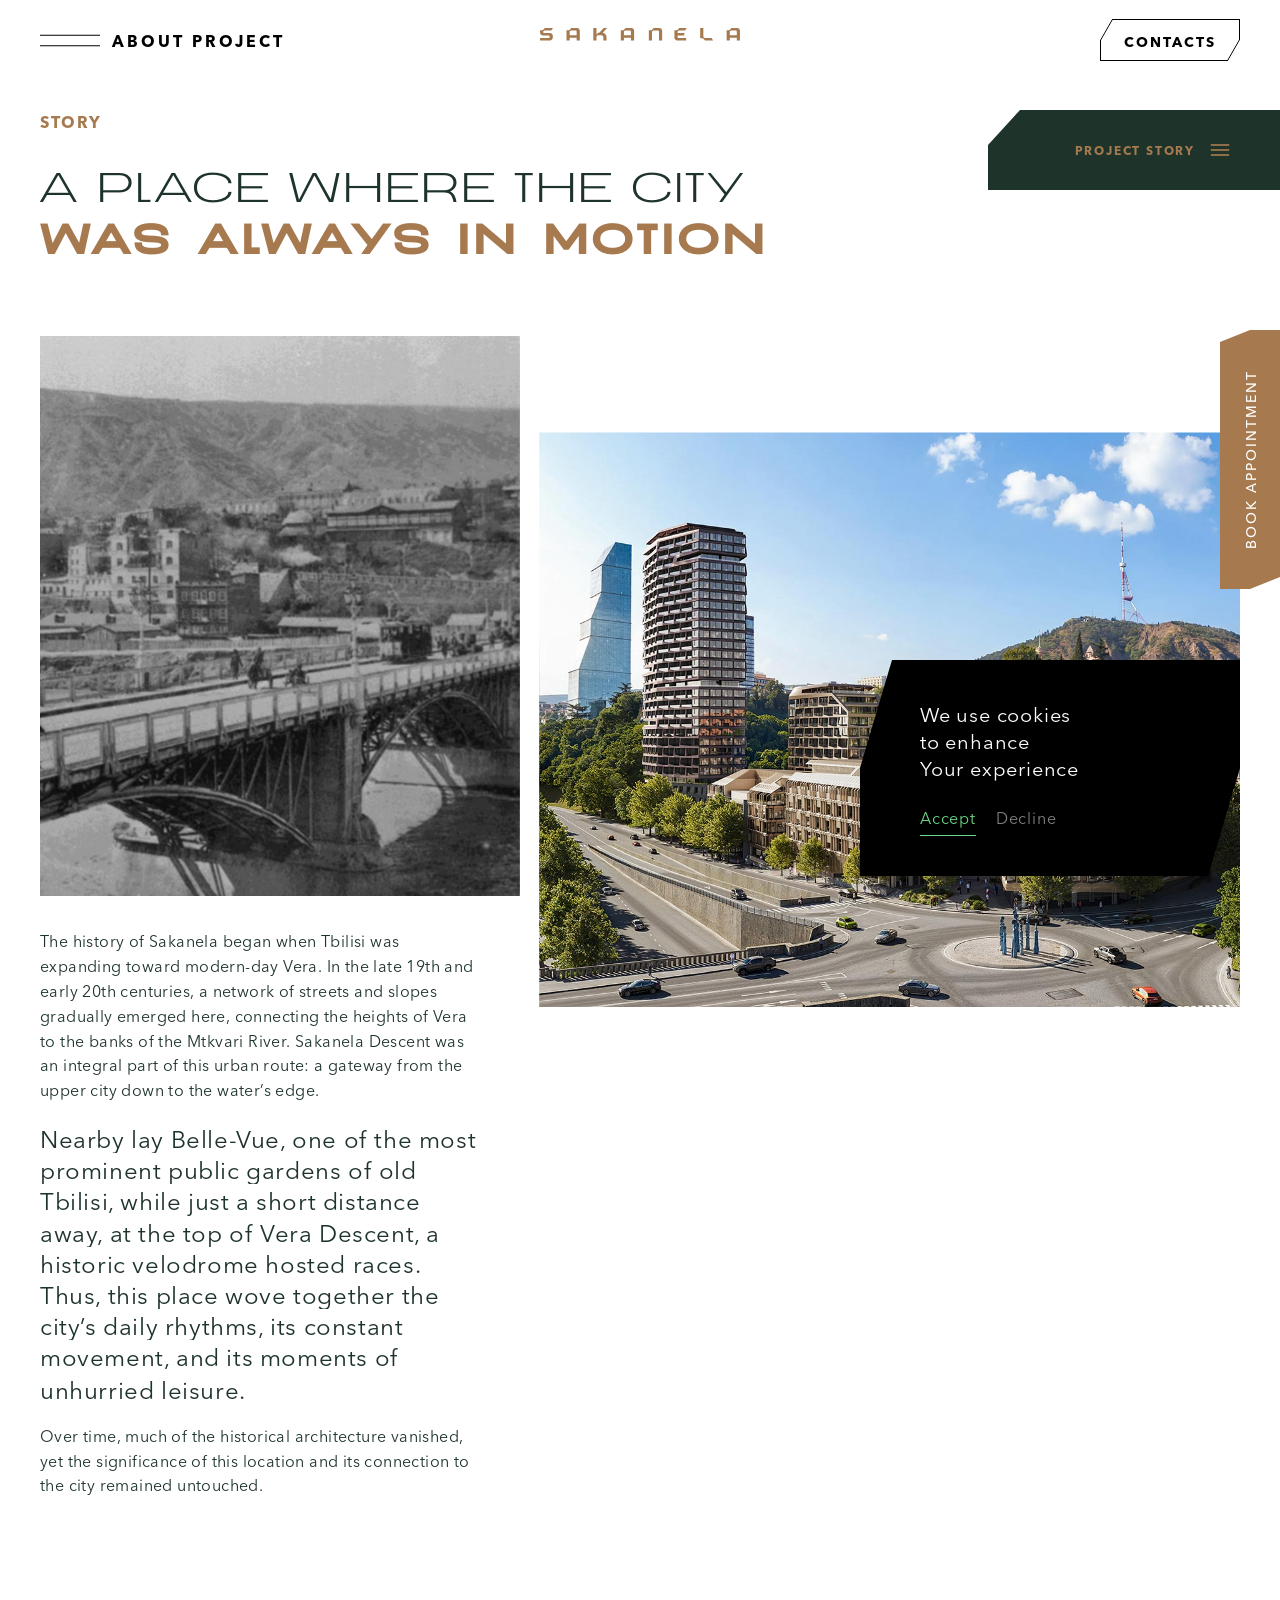
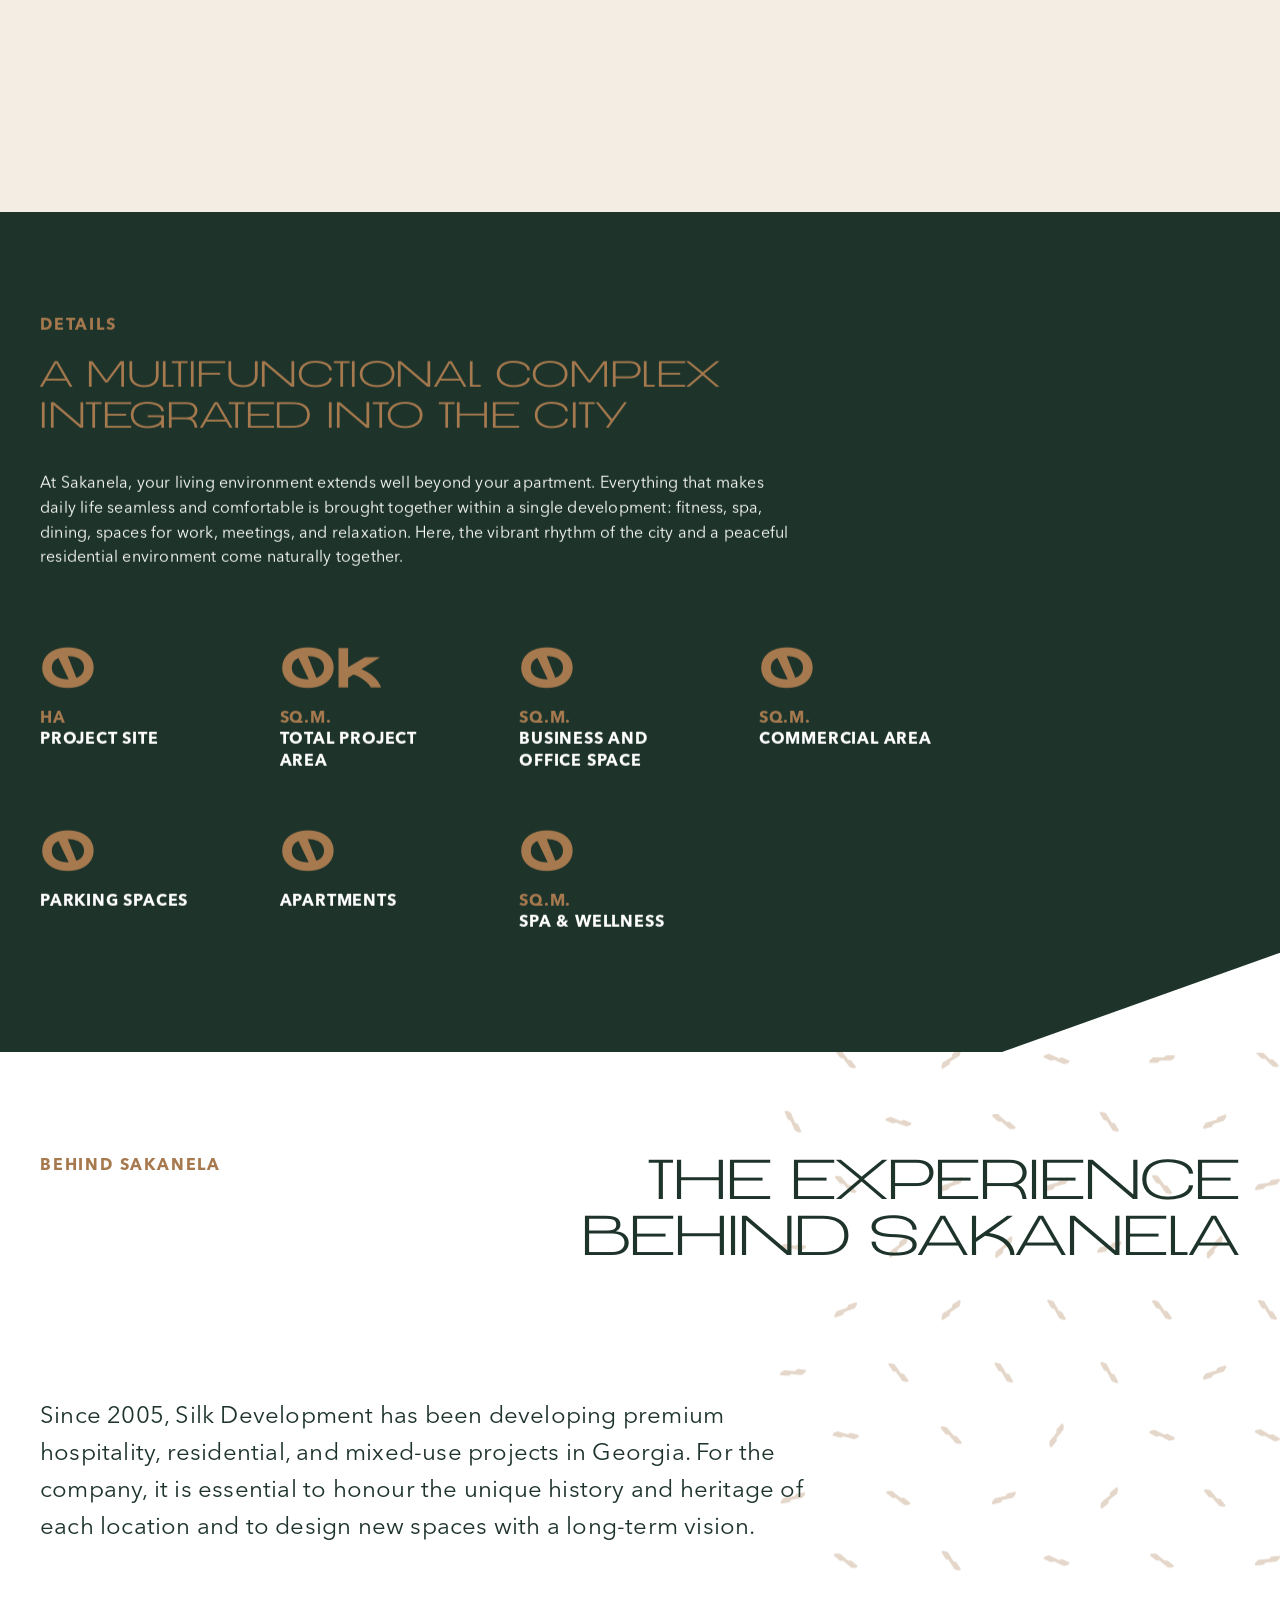
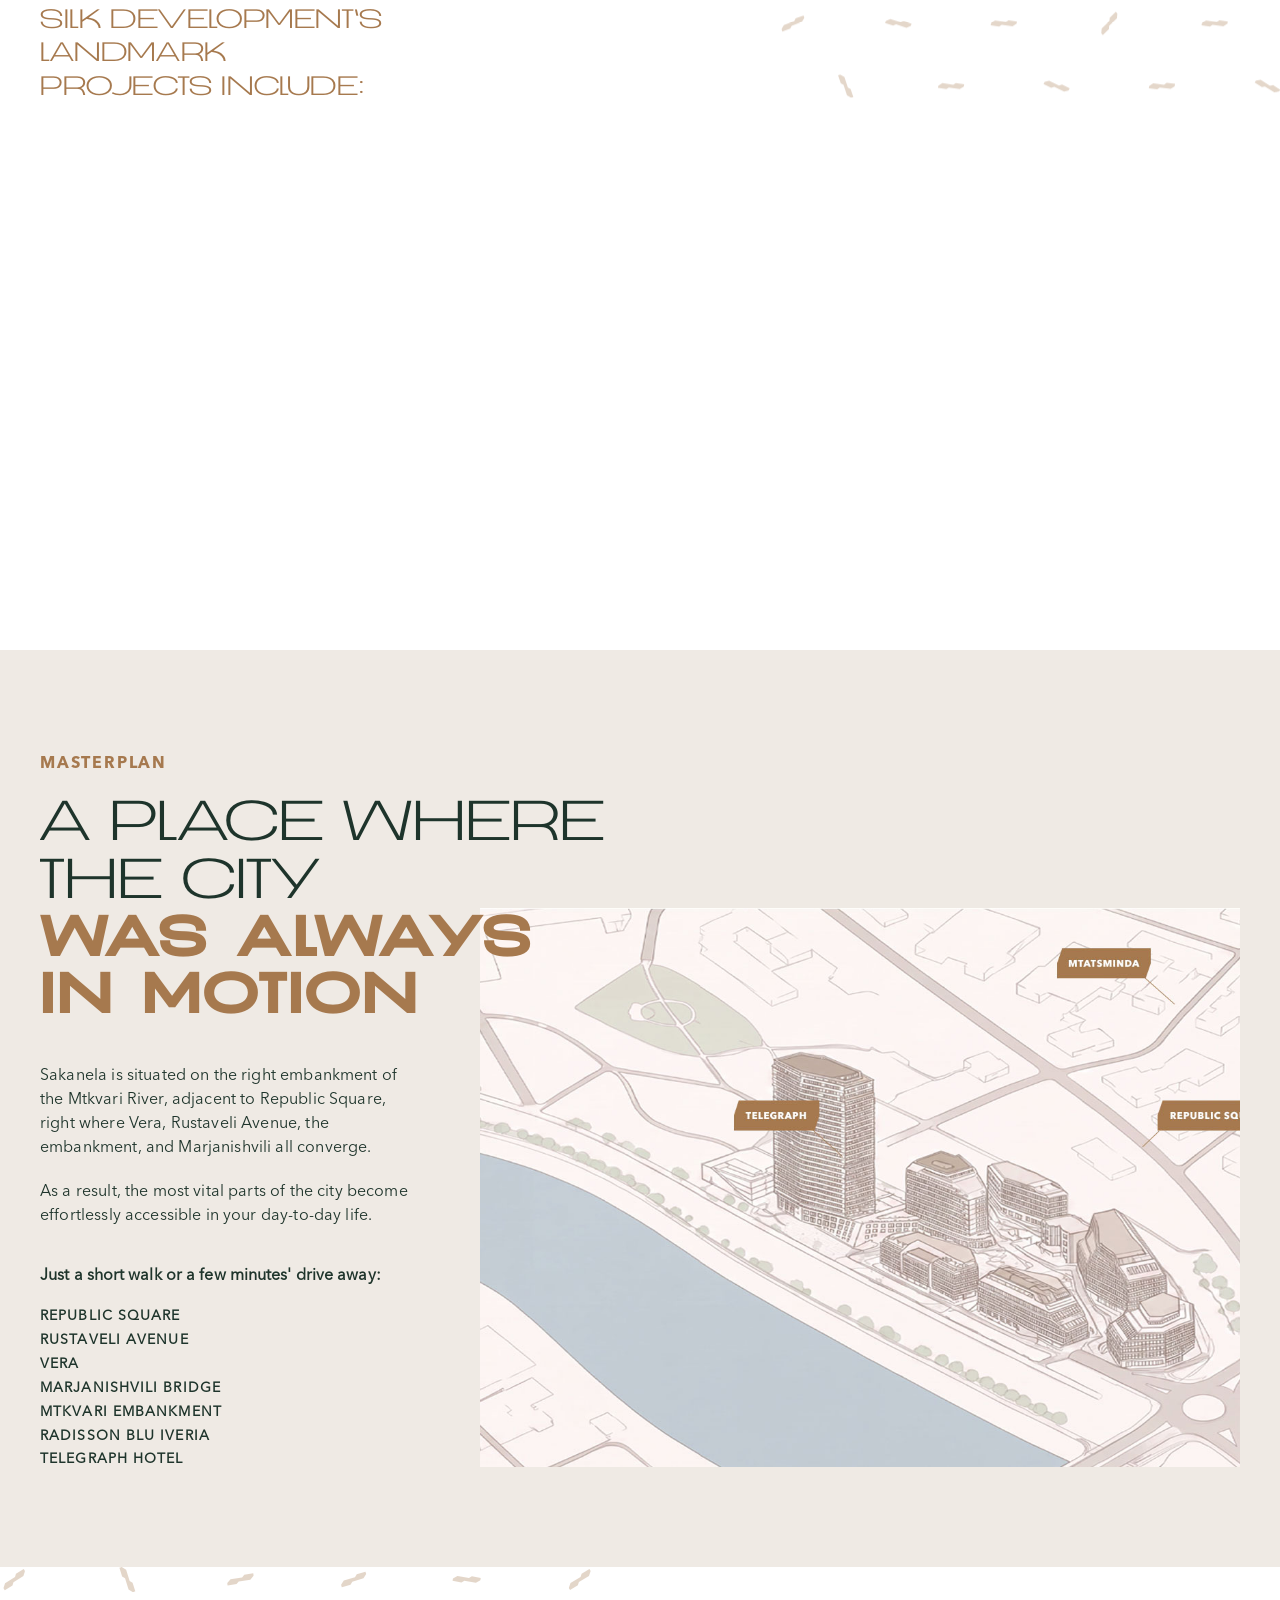
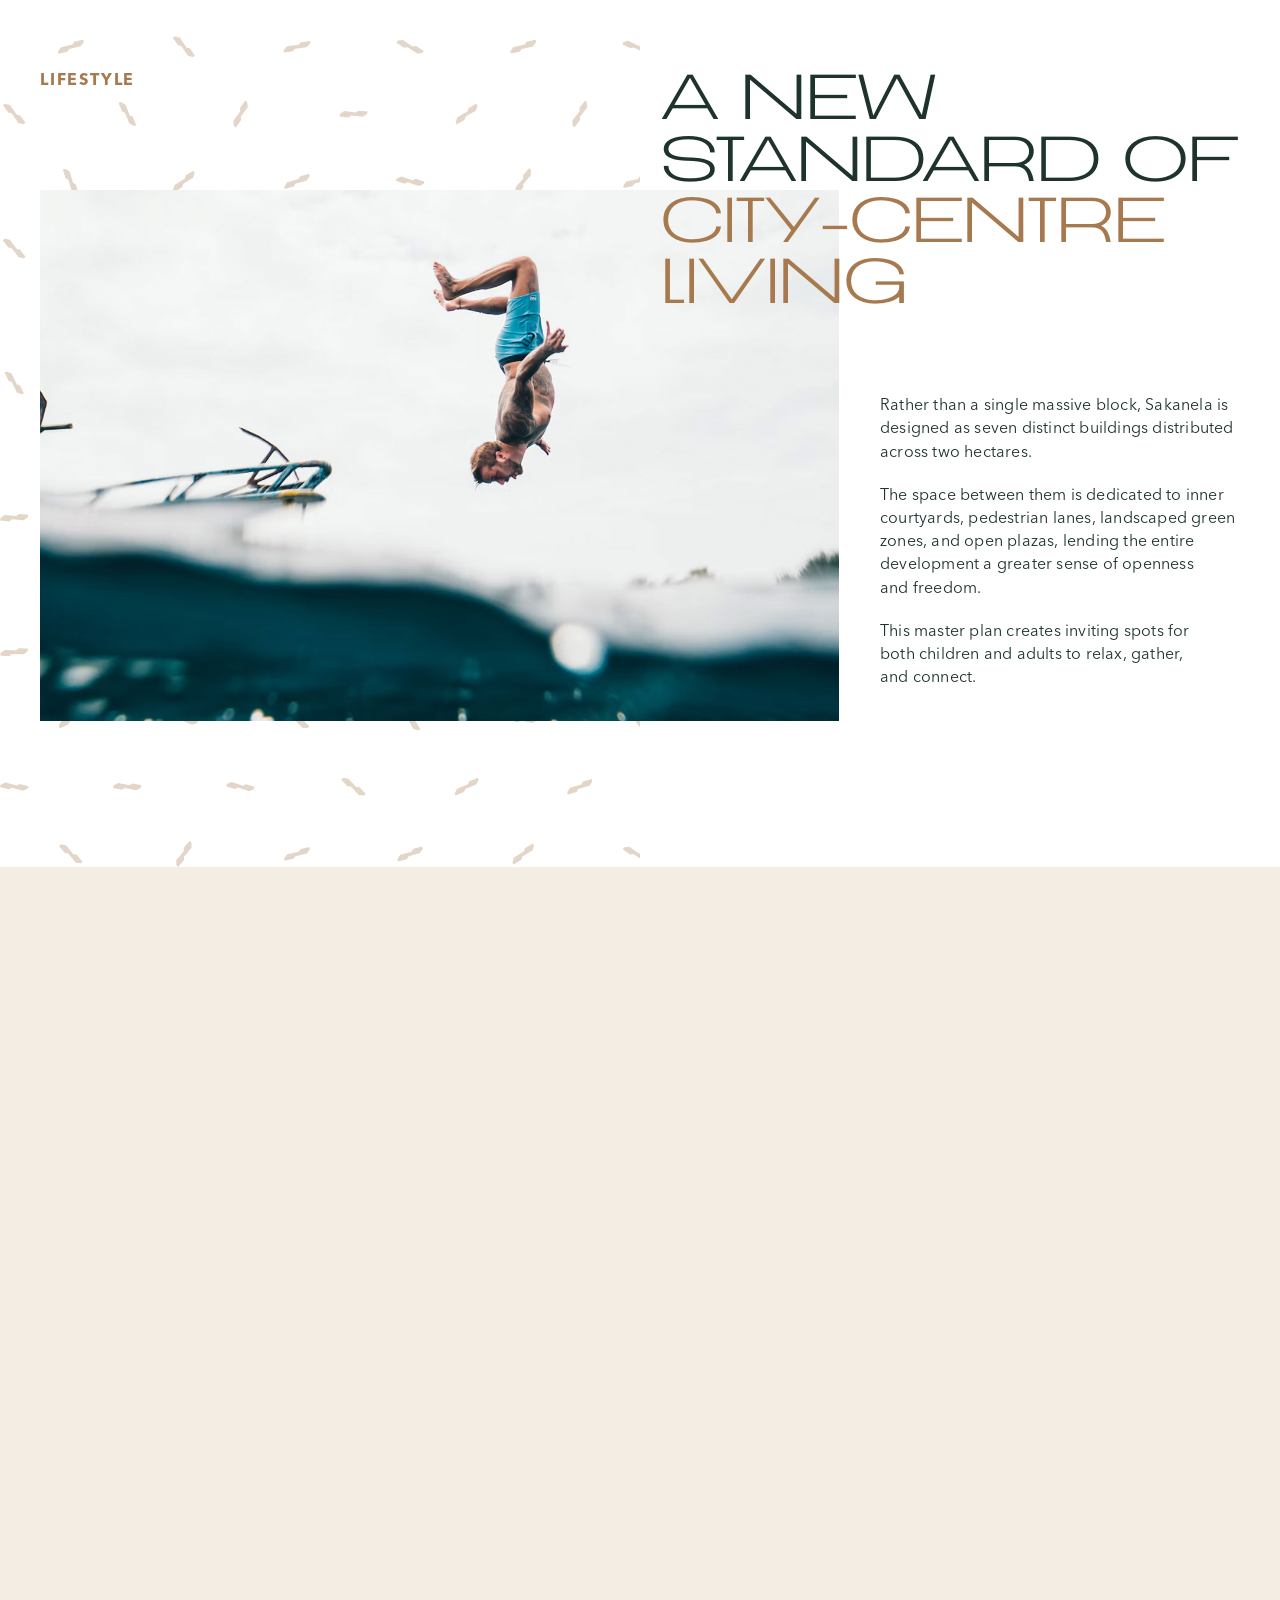
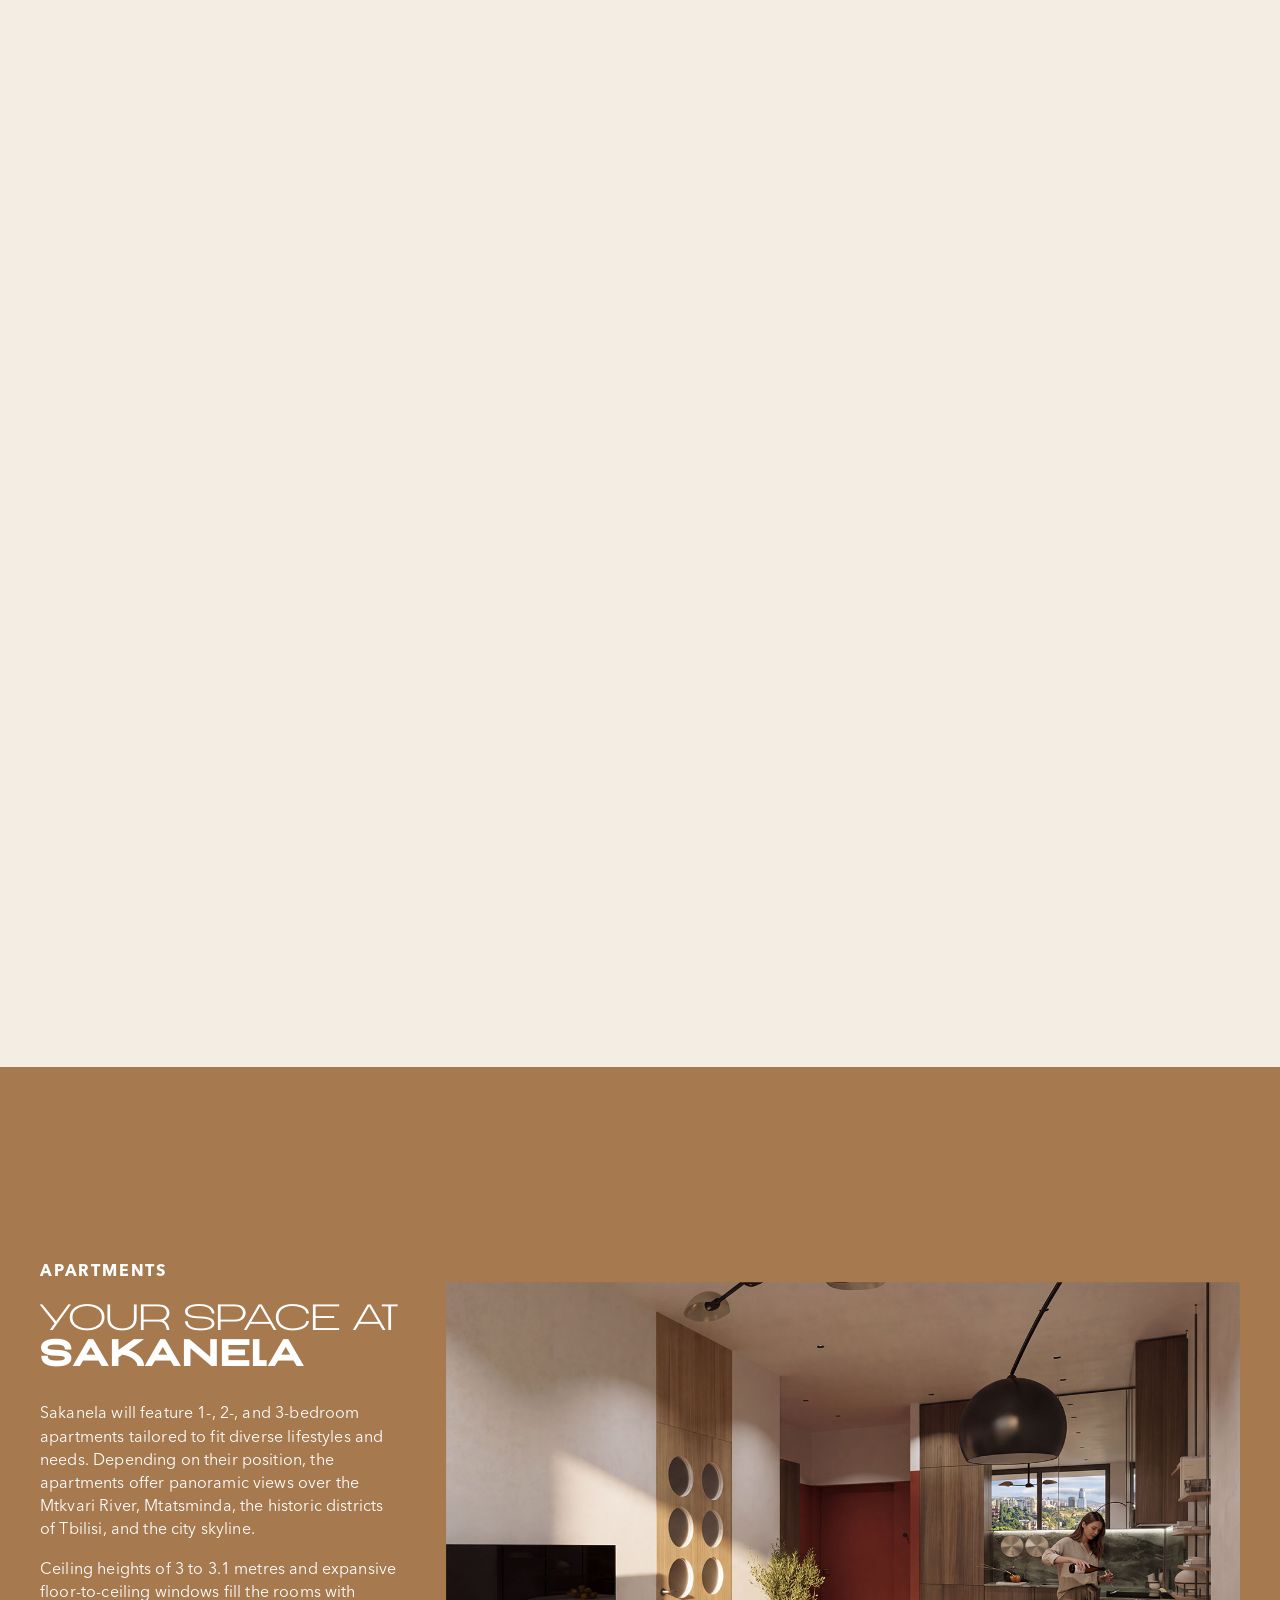
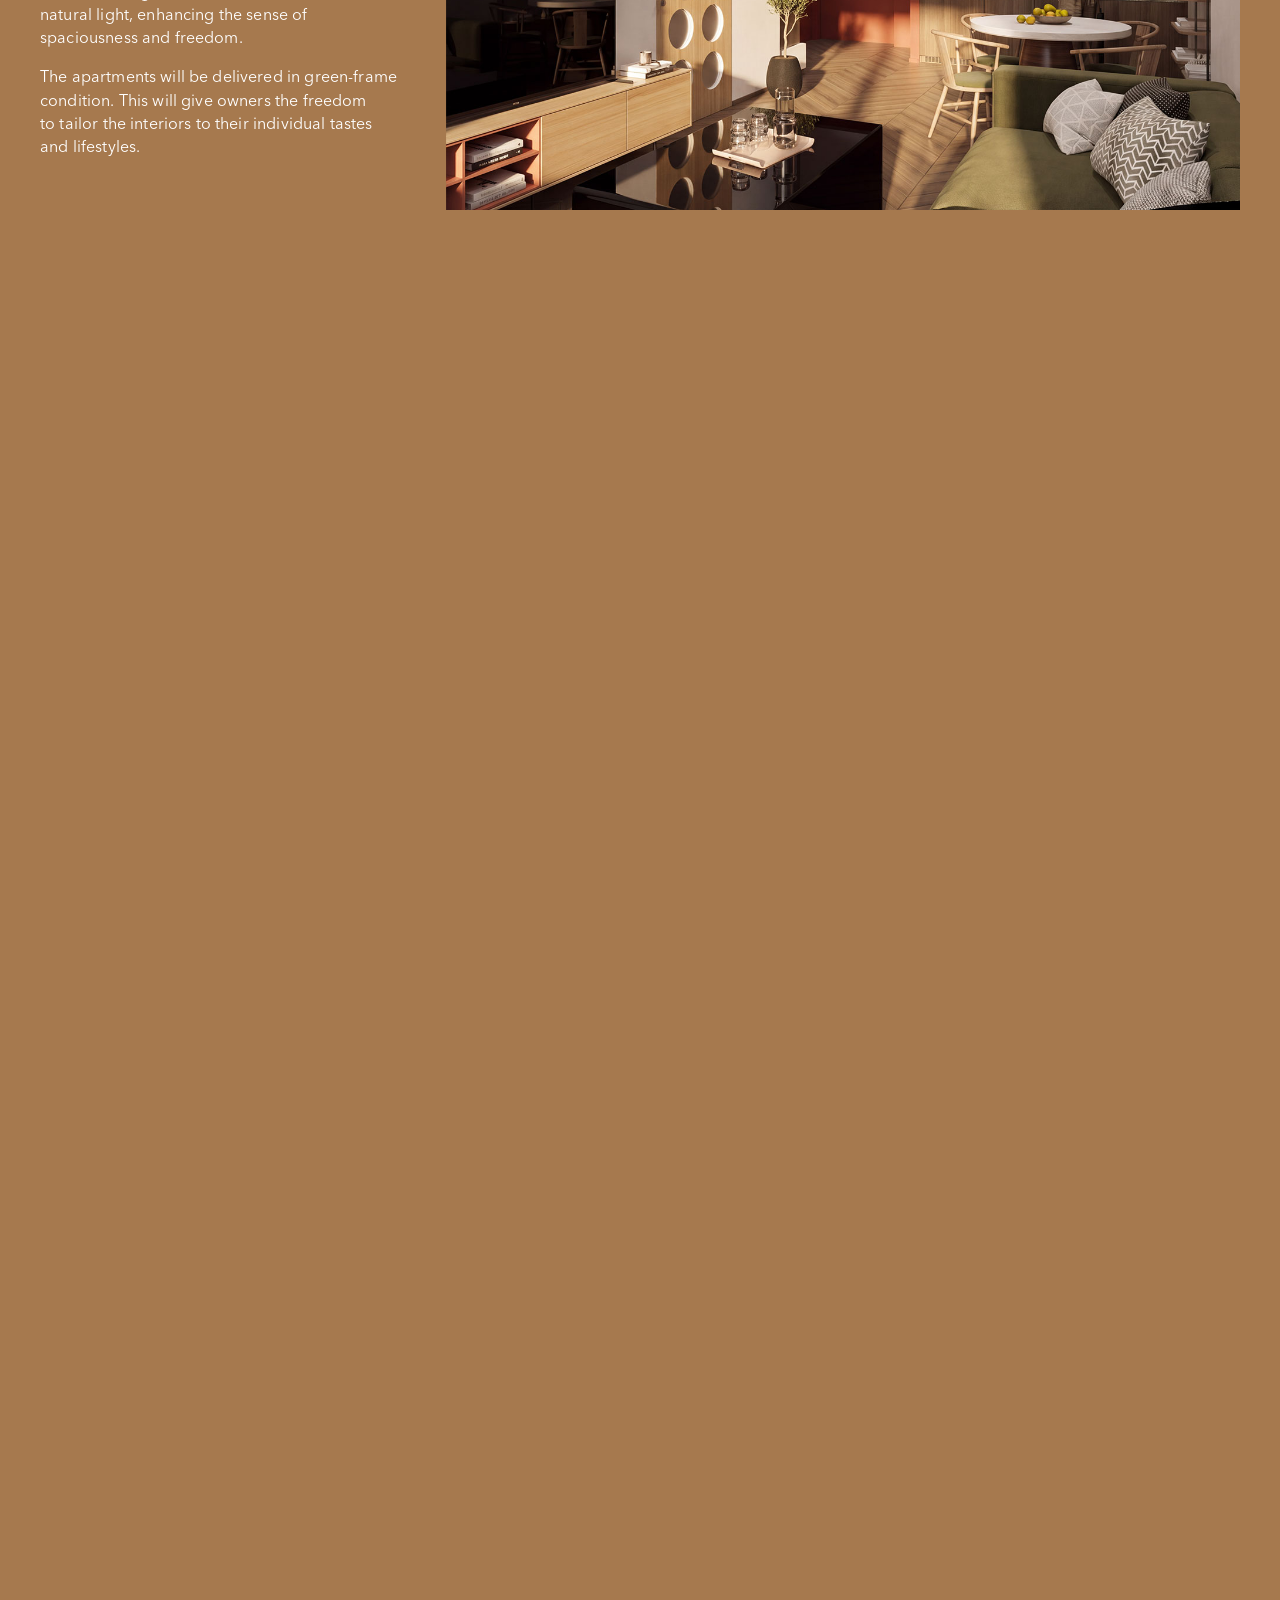
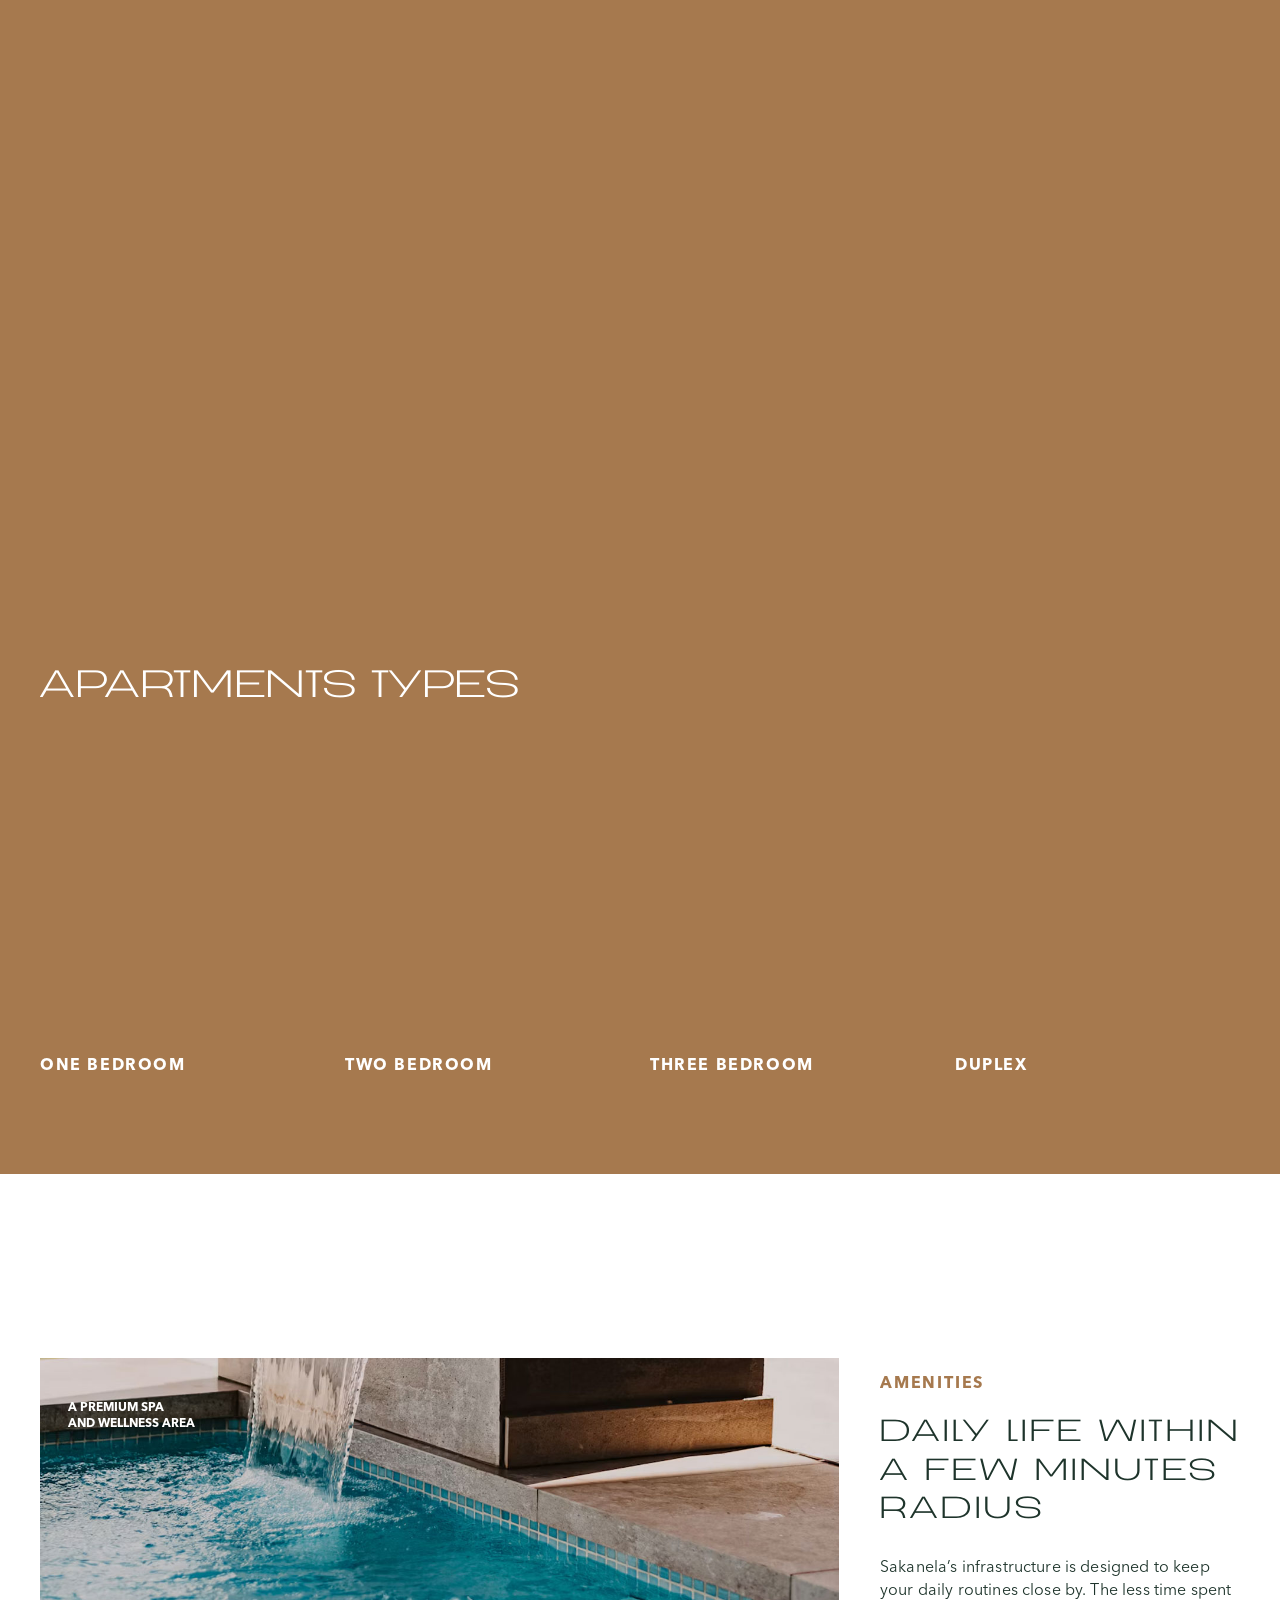
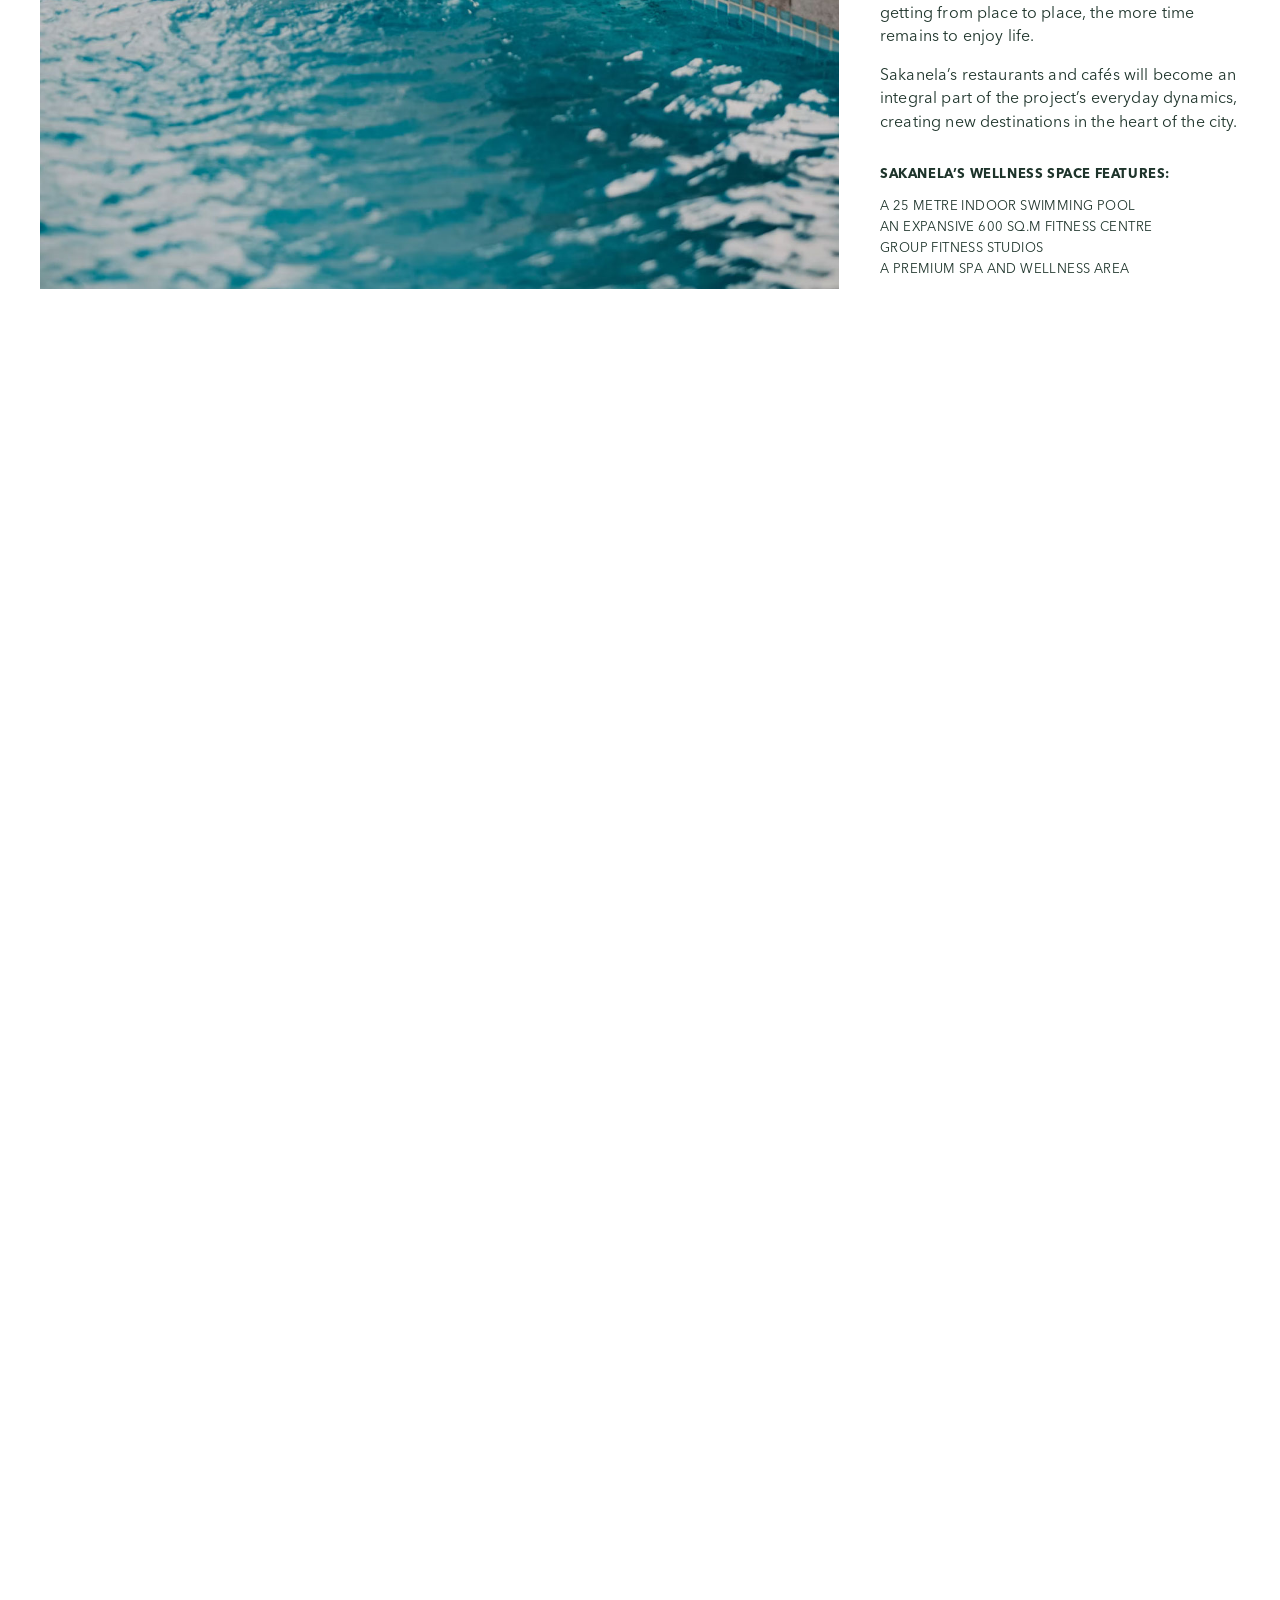
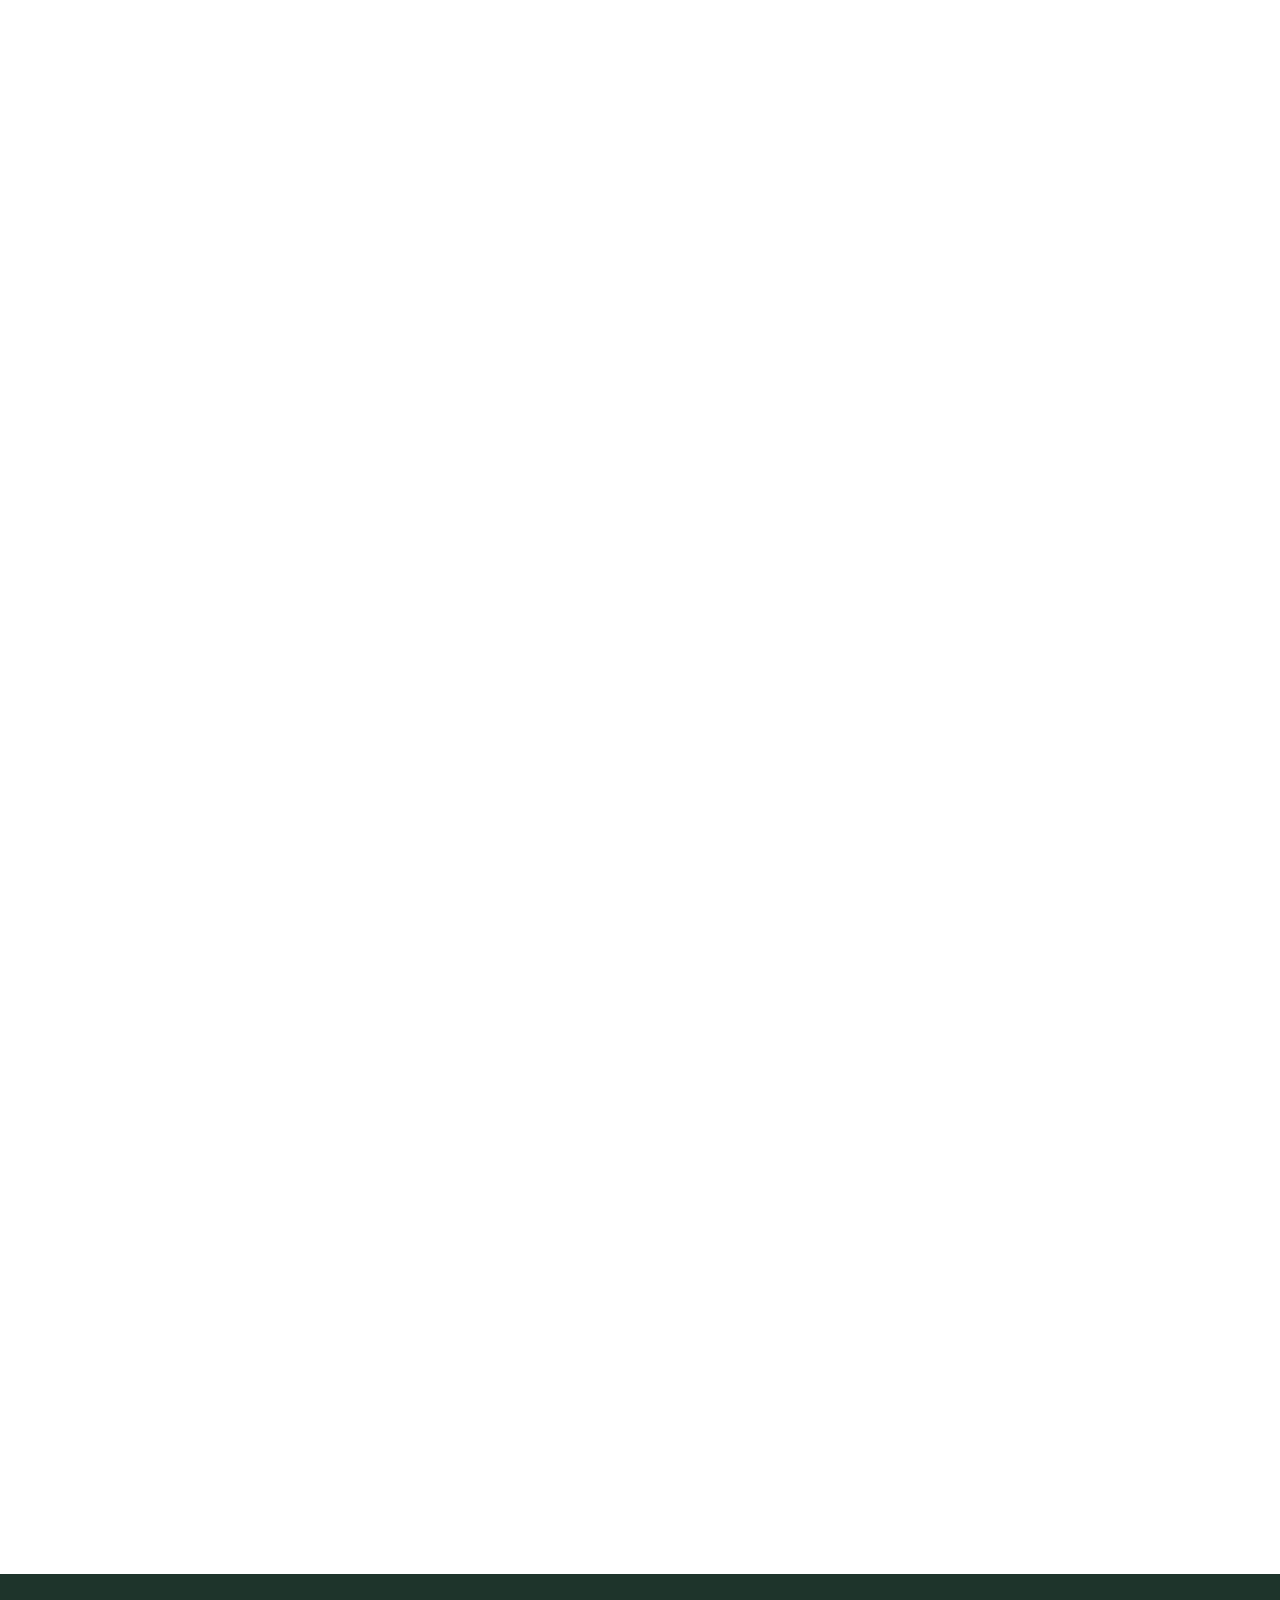
==== commit c46a7ebe: "fix" ====
--- a/about.html
+++ b/about.html
@@ -499,11 +499,11 @@
                   loading="lazy" />
               </figure>
               <figure class="appartments__slide" data-appartments-slide>
-                <img src="./assets/24.jpg"
+                <img src="./assets/23.jpg"
                   alt="Open interior with a kitchen and seating" width="1200" height="800" loading="lazy" />
               </figure>
               <figure class="appartments__slide" data-appartments-slide>
-                <img src="./assets/34.jpg"
+                <img src="./assets/33.jpg"
                   alt="Calm interior finished in warm timber and stone" width="1200" height="800" loading="lazy" />
               </figure>
             </div>
@@ -523,14 +523,14 @@
             </li>
             <li class="appartments__type">
               <figure class="appartments__type-media" data-animate="fade" data-animate-delay="1">
-                <img src="./assets/23.jpg" alt="Isometric view of a two bedroom apartment"
+                <img src="./assets/24.jpg" alt="Isometric view of a two bedroom apartment"
                   width="700" height="600" loading="lazy" />
               </figure>
               <p class="appartments__type-name">Two bedroom</p>
             </li>
             <li class="appartments__type">
               <figure class="appartments__type-media" data-animate="fade" data-animate-delay="2">
-                <img src="./assets/33.jpg" alt="Isometric view of a three bedroom apartment"
+                <img src="./assets/34.jpg" alt="Isometric view of a three bedroom apartment"
                   width="700" height="600" loading="lazy" />
               </figure>
               <p class="appartments__type-name">Three bedroom</p>
@@ -566,7 +566,7 @@
                 <figcaption class="amenities__caption">A premium spa<br />and wellness area</figcaption>
               </figure>
               <figure class="amenities__slide" data-amenities-slide>
-                <img src="./assets/26.jpg" alt="Indoor swimming pool" width="1200"
+                <img src="./assets/25.jpg" alt="Indoor swimming pool" width="1200"
                   height="800" loading="lazy" />
                 <figcaption class="amenities__caption">A 25 metre indoor<br />swimming pool</figcaption>
               </figure>
@@ -654,7 +654,7 @@
                 alt="Floor-to-ceiling glazing in a daylit residence" width="1200" height="800" loading="lazy" />
             </figure>
             <figure class="safety__slide" data-safety-slide>
-              <img src="./assets/25.jpg" alt="Sakanela residence exterior" width="1200"
+              <img src="./assets/26.jpg" alt="Sakanela residence exterior" width="1200"
                 height="800" loading="lazy" />
             </figure>
           </div>
